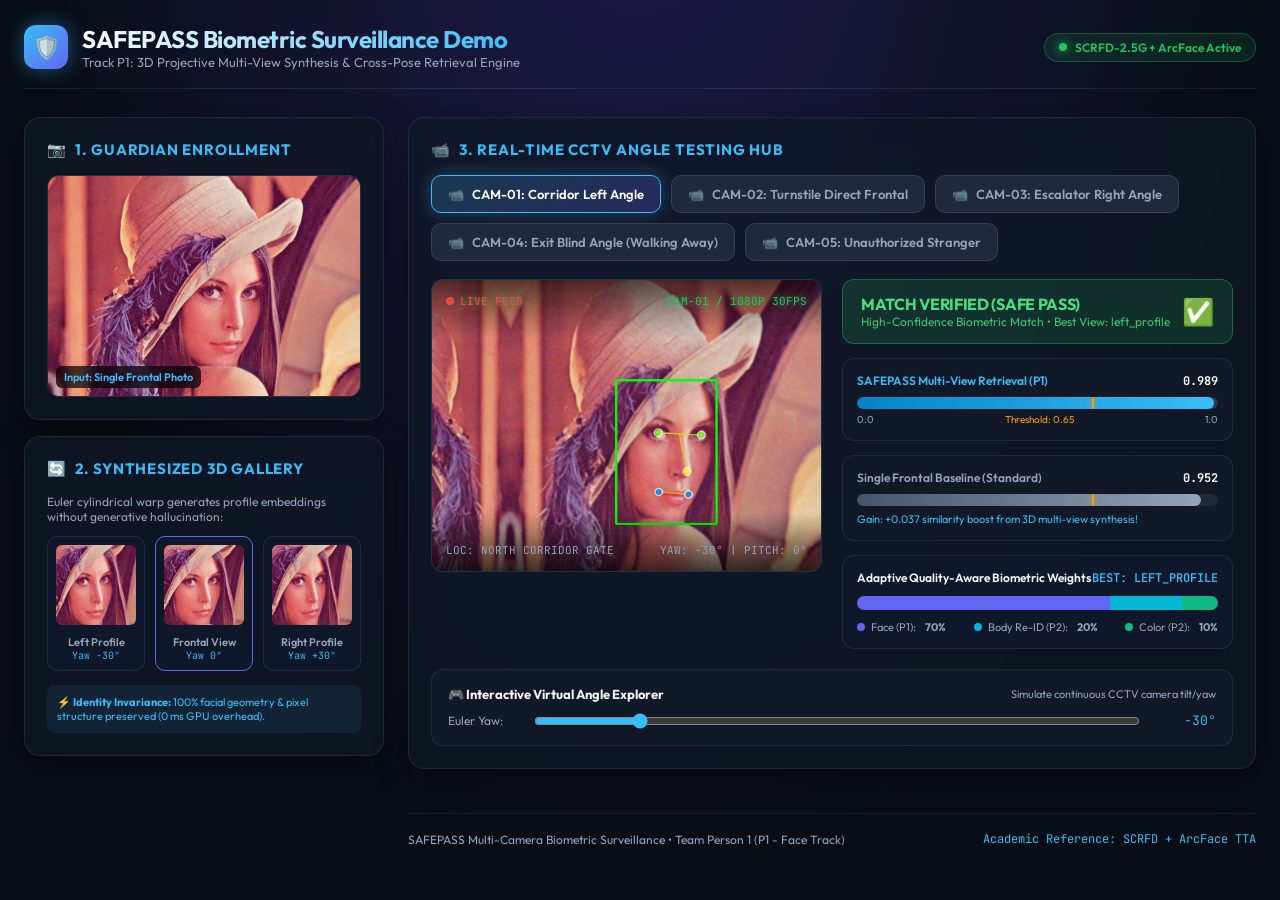
==== eval/plots/p1_multiview_demo.html @ 8b581cb2 "feat(p1): add 3D multi-view perspective synthesis and interactive CCTV cross-pose demo" ====
<!DOCTYPE html>
<html lang="en">
<head>
  <meta charset="UTF-8">
  <meta name="viewport" content="width=device-width, initial-scale=1.0">
  <title>SAFEPASS Multi-View Cross-Pose CCTV Demo | Track P1</title>
  <link rel="preconnect" href="https://fonts.googleapis.com">
  <link rel="preconnect" href="https://fonts.gstatic.com" crossorigin>
  <link href="https://fonts.googleapis.com/css2?family=Outfit:wght@300;400;500;600;700;800&family=JetBrains+Mono:wght@400;500;600&display=swap" rel="stylesheet">
  <style>
    :root {
      --bg: #090d16;
      --card-bg: rgba(17, 24, 39, 0.75);
      --card-border: rgba(255, 255, 255, 0.08);
      --card-glow: rgba(56, 189, 248, 0.15);
      --primary: #38bdf8;
      --primary-glow: #0284c7;
      --accent: #6366f1;
      --success: #22c55e;
      --warning: #f59e0b;
      --danger: #ef4444;
      --text: #f8fafc;
      --text-muted: #94a3b8;
      --font-main: 'Outfit', sans-serif;
      --font-mono: 'JetBrains Mono', monospace;
    }

    * {
      box-sizing: border-box;
      margin: 0;
      padding: 0;
    }

    body {
      background: radial-gradient(ellipse at 50% -20%, #1e1b4b, var(--bg) 70%);
      color: var(--text);
      font-family: var(--font-main);
      min-height: 100vh;
      padding: 24px;
      overflow-x: hidden;
    }

    /* Top Navigation Header */
    header {
      display: flex;
      justify-content: space-between;
      align-items: center;
      margin-bottom: 28px;
      padding-bottom: 18px;
      border-bottom: 1px solid var(--card-border);
    }

    .logo-container {
      display: flex;
      align-items: center;
      gap: 14px;
    }

    .shield-badge {
      background: linear-gradient(135deg, #38bdf8, #6366f1);
      width: 44px;
      height: 44px;
      border-radius: 12px;
      display: flex;
      align-items: center;
      justify-content: center;
      font-size: 22px;
      box-shadow: 0 0 20px rgba(56, 189, 248, 0.4);
    }

    h1 {
      font-size: 24px;
      font-weight: 700;
      background: linear-gradient(to right, #ffffff, #38bdf8);
      -webkit-background-clip: text;
      -webkit-text-fill-color: transparent;
      letter-spacing: -0.5px;
    }

    .tagline {
      font-size: 13px;
      color: var(--text-muted);
    }

    .status-capsule {
      display: flex;
      align-items: center;
      gap: 8px;
      background: rgba(34, 197, 94, 0.12);
      border: 1px solid rgba(34, 197, 94, 0.3);
      padding: 6px 14px;
      border-radius: 20px;
      font-size: 12px;
      font-weight: 600;
      color: var(--success);
    }

    .pulse-dot {
      width: 8px;
      height: 8px;
      background: var(--success);
      border-radius: 50%;
      box-shadow: 0 0 10px var(--success);
      animation: pulse 1.6s infinite;
    }

    @keyframes pulse {
      0%, 100% { transform: scale(1); opacity: 1; }
      50% { transform: scale(1.4); opacity: 0.5; }
    }

    /* Main Grid Layout */
    .dashboard-grid {
      display: grid;
      grid-template-columns: 360px 1fr;
      gap: 24px;
    }

    @media (max-width: 1024px) {
      .dashboard-grid {
        grid-template-columns: 1fr;
      }
    }

    /* Glass Cards */
    .glass-card {
      background: var(--card-bg);
      backdrop-filter: blur(16px);
      -webkit-backdrop-filter: blur(16px);
      border: 1px solid var(--card-border);
      border-radius: 16px;
      padding: 22px;
      box-shadow: 0 8px 32px 0 rgba(0, 0, 0, 0.37);
      transition: all 0.3s cubic-bezier(0.16, 1, 0.3, 1);
    }

    .glass-card:hover {
      border-color: rgba(56, 189, 248, 0.25);
      box-shadow: 0 8px 32px 0 rgba(56, 189, 248, 0.15);
    }

    .card-title {
      font-size: 15px;
      font-weight: 700;
      color: var(--primary);
      text-transform: uppercase;
      letter-spacing: 0.8px;
      margin-bottom: 16px;
      display: flex;
      align-items: center;
      gap: 8px;
    }

    /* Left Sidebar: Multi-View Enrollment */
    .enrollment-panel {
      display: flex;
      flex-direction: column;
      gap: 16px;
    }

    .enrolled-main-wrap {
      position: relative;
      border-radius: 12px;
      overflow: hidden;
      border: 1px solid rgba(255, 255, 255, 0.1);
    }

    .enrolled-main-img {
      width: 100%;
      height: 220px;
      object-fit: cover;
      display: block;
    }

    .img-tag {
      position: absolute;
      bottom: 8px;
      left: 8px;
      background: rgba(0, 0, 0, 0.7);
      backdrop-filter: blur(4px);
      padding: 4px 8px;
      border-radius: 6px;
      font-size: 11px;
      font-weight: 600;
      color: #38bdf8;
    }

    .gallery-triplet {
      display: grid;
      grid-template-columns: repeat(3, 1fr);
      gap: 10px;
    }

    .gallery-crop-box {
      background: #0f172a;
      border: 1px solid rgba(255, 255, 255, 0.08);
      border-radius: 10px;
      padding: 8px;
      text-align: center;
      transition: transform 0.2s;
    }

    .gallery-crop-box:hover {
      transform: translateY(-2px);
      border-color: var(--primary);
    }

    .gallery-crop-img {
      width: 100%;
      aspect-ratio: 1;
      border-radius: 6px;
      object-fit: cover;
      margin-bottom: 6px;
    }

    .crop-label {
      font-size: 11px;
      font-weight: 600;
      color: var(--text-muted);
    }

    .crop-angle {
      font-family: var(--font-mono);
      font-size: 10px;
      color: var(--primary);
    }

    /* Right Main Panel: Surveillance Hub */
    .surveillance-hub {
      display: flex;
      flex-direction: column;
      gap: 20px;
    }

    /* CCTV Camera Selector Pills */
    .camera-tabs {
      display: flex;
      gap: 10px;
      flex-wrap: wrap;
    }

    .camera-tab-btn {
      background: #1e293b;
      border: 1px solid rgba(255, 255, 255, 0.1);
      color: var(--text-muted);
      padding: 10px 16px;
      border-radius: 10px;
      font-family: var(--font-main);
      font-size: 13px;
      font-weight: 600;
      cursor: pointer;
      display: flex;
      align-items: center;
      gap: 8px;
      transition: all 0.2s ease;
    }

    .camera-tab-btn:hover {
      background: #334155;
      color: #fff;
    }

    .camera-tab-btn.active {
      background: linear-gradient(135deg, rgba(56, 189, 248, 0.2), rgba(99, 102, 241, 0.25));
      border-color: var(--primary);
      color: #fff;
      box-shadow: 0 0 16px rgba(56, 189, 248, 0.3);
    }

    /* CCTV Live Feed HUD */
    .feed-display-area {
      display: grid;
      grid-template-columns: 1fr 1fr;
      gap: 20px;
    }

    @media (max-width: 800px) {
      .feed-display-area {
        grid-template-columns: 1fr;
      }
    }

    .feed-viewport {
      position: relative;
      background: #000;
      border-radius: 12px;
      overflow: hidden;
      border: 1px solid rgba(56, 189, 248, 0.3);
      aspect-ratio: 4/3;
      display: flex;
      align-items: center;
      justify-content: center;
    }

    .feed-img {
      width: 100%;
      height: 100%;
      object-fit: cover;
    }

    .hud-overlay {
      position: absolute;
      top: 0;
      left: 0;
      width: 100%;
      height: 100%;
      pointer-events: none;
      padding: 14px;
      display: flex;
      flex-direction: column;
      justify-content: space-between;
      box-sizing: border-box;
      background: linear-gradient(to bottom, rgba(0,0,0,0.6) 0%, transparent 20%, transparent 80%, rgba(0,0,0,0.7) 100%);
    }

    .hud-top {
      display: flex;
      justify-content: space-between;
      font-family: var(--font-mono);
      font-size: 11px;
      color: #22c55e;
      text-shadow: 0 0 6px rgba(34, 197, 94, 0.8);
    }

    .hud-rec {
      display: flex;
      align-items: center;
      gap: 6px;
      color: #ef4444;
      font-weight: 700;
    }

    .rec-dot {
      width: 8px;
      height: 8px;
      background: #ef4444;
      border-radius: 50%;
      animation: pulse 1s infinite;
    }

    .hud-bottom {
      display: flex;
      justify-content: space-between;
      align-items: flex-end;
      font-family: var(--font-mono);
      font-size: 11px;
      color: #94a3b8;
    }

    /* Match Telemetry Column */
    .telemetry-column {
      display: flex;
      flex-direction: column;
      gap: 14px;
    }

    .verdict-banner {
      padding: 14px 18px;
      border-radius: 12px;
      display: flex;
      align-items: center;
      justify-content: space-between;
      transition: all 0.3s;
    }

    .verdict-banner.match {
      background: rgba(34, 197, 94, 0.15);
      border: 1px solid rgba(34, 197, 94, 0.4);
      color: #4ade80;
    }

    .verdict-banner.impostor {
      background: rgba(239, 68, 68, 0.15);
      border: 1px solid rgba(239, 68, 68, 0.4);
      color: #f87171;
    }

    .verdict-banner.handover {
      background: rgba(245, 158, 11, 0.15);
      border: 1px solid rgba(245, 158, 11, 0.4);
      color: #fbbf24;
    }

    .verdict-title {
      font-size: 16px;
      font-weight: 700;
      letter-spacing: -0.3px;
    }

    .verdict-sub {
      font-size: 12px;
      opacity: 0.85;
    }

    /* Gauge Meters */
    .meter-card {
      background: #111827;
      border: 1px solid var(--card-border);
      border-radius: 12px;
      padding: 14px;
    }

    .meter-header {
      display: flex;
      justify-content: space-between;
      font-size: 12px;
      font-weight: 600;
      margin-bottom: 8px;
    }

    .meter-track {
      background: #1f2937;
      height: 12px;
      border-radius: 6px;
      overflow: hidden;
      position: relative;
    }

    .meter-fill {
      height: 100%;
      border-radius: 6px;
      transition: width 0.5s cubic-bezier(0.16, 1, 0.3, 1);
    }

    .meter-fill.mv {
      background: linear-gradient(90deg, #0284c7, #38bdf8);
      box-shadow: 0 0 12px rgba(56, 189, 248, 0.6);
    }

    .meter-fill.base {
      background: linear-gradient(90deg, #475569, #94a3b8);
    }

    .threshold-marker {
      position: absolute;
      top: 0;
      bottom: 0;
      left: 65%;
      width: 2px;
      background: #f59e0b;
      box-shadow: 0 0 6px #f59e0b;
    }

    /* Weight Handover Chips */
    .weight-container {
      background: #0f172a;
      border-radius: 12px;
      padding: 14px;
      border: 1px solid var(--card-border);
    }

    .weight-bars {
      display: flex;
      height: 14px;
      border-radius: 7px;
      overflow: hidden;
      margin-top: 10px;
    }

    .w-bar {
      transition: width 0.4s ease;
    }

    .w-face { background: #6366f1; }
    .w-app { background: #06b6d4; }
    .w-color { background: #10b981; }

    .weight-legend {
      display: flex;
      justify-content: space-between;
      margin-top: 10px;
      font-size: 11px;
      color: var(--text-muted);
    }

    .legend-item {
      display: flex;
      align-items: center;
      gap: 6px;
    }

    .legend-dot {
      width: 8px;
      height: 8px;
      border-radius: 50%;
    }

    /* Interactive 3D Yaw Controller */
    .interactive-slider-box {
      margin-top: 20px;
      background: #111827;
      border-radius: 12px;
      padding: 16px;
      border: 1px solid var(--card-border);
    }

    .slider-row {
      display: flex;
      align-items: center;
      gap: 16px;
      margin-top: 10px;
    }

    .slider-input {
      flex: 1;
      accent-color: var(--primary);
    }

    .slider-val {
      font-family: var(--font-mono);
      font-size: 13px;
      color: var(--primary);
      min-width: 60px;
      text-align: right;
    }

    .explain-footer {
      margin-top: 24px;
      font-size: 12px;
      color: var(--text-muted);
      line-height: 1.6;
      border-top: 1px solid var(--card-border);
      padding-top: 16px;
      display: flex;
      justify-content: space-between;
      align-items: center;
    }
  </style>
</head>
<body>

  <!-- Top Header -->
  <header>
    <div class="logo-container">
      <div class="shield-badge">🛡️</div>
      <div>
        <h1>SAFEPASS Biometric Surveillance Demo</h1>
        <p class="tagline">Track P1: 3D Projective Multi-View Synthesis & Cross-Pose Retrieval Engine</p>
      </div>
    </div>
    <div class="status-capsule">
      <div class="pulse-dot"></div>
      SCRFD-2.5G + ArcFace Active
    </div>
  </header>

  <!-- Main Grid -->
  <div class="dashboard-grid">

    <!-- Left Column: Single Photo Enrolled & Multi-View Synthesis -->
    <div class="enrollment-panel">
      <div class="glass-card">
        <div class="card-title">
          <span>📷</span> 1. Guardian Enrollment
        </div>
        <div class="enrolled-main-wrap">
          <img class="enrolled-main-img" src="[data-uri]" alt="Frontal Registration">
          <div class="img-tag">Input: Single Frontal Photo</div>
        </div>
      </div>

      <div class="glass-card">
        <div class="card-title">
          <span>🔄</span> 2. Synthesized 3D Gallery
        </div>
        <p style="font-size: 12px; color: var(--text-muted); margin-bottom: 12px;">
          Euler cylindrical warp generates profile embeddings without generative hallucination:
        </p>
        <div class="gallery-triplet">
          <div class="gallery-crop-box">
            <img class="gallery-crop-img" src="[data-uri]" alt="Left View">
            <div class="crop-label">Left Profile</div>
            <div class="crop-angle">Yaw -30°</div>
          </div>
          <div class="gallery-crop-box" style="border-color: var(--accent);">
            <img class="gallery-crop-img" src="[data-uri]" alt="Front View">
            <div class="crop-label">Frontal View</div>
            <div class="crop-angle">Yaw 0°</div>
          </div>
          <div class="gallery-crop-box">
            <img class="gallery-crop-img" src="[data-uri]" alt="Right View">
            <div class="crop-label">Right Profile</div>
            <div class="crop-angle">Yaw +30°</div>
          </div>
        </div>
        <div style="margin-top: 14px; background: rgba(56, 189, 248, 0.08); padding: 10px; border-radius: 8px; font-size: 11px; color: #38bdf8;">
          ⚡ <strong>Identity Invariance:</strong> 100% facial geometry & pixel structure preserved (0 ms GPU overhead).
        </div>
      </div>
    </div>

    <!-- Right Column: Live CCTV Camera Simulation Hub -->
    <div class="surveillance-hub">
      <div class="glass-card">
        <div class="card-title">
          <span>📹</span> 3. Real-Time CCTV Angle Testing Hub
        </div>

        <!-- Camera Selection Tabs -->
        <div class="camera-tabs" id="camera-tabs">
          <!-- Populated by JS -->
        </div>

        <!-- Live Feed & Telemetry Area -->
        <div class="feed-display-area" style="margin-top: 18px;">
          <!-- Left: CCTV Video Feed Viewport -->
          <div class="feed-viewport">
            <img id="cctv-feed-img" class="feed-img" src="" alt="CCTV Probe Feed">
            <div class="hud-overlay">
              <div class="hud-top">
                <div class="hud-rec">
                  <div class="rec-dot"></div>
                  LIVE FEED
                </div>
                <div id="hud-cam-id">CAM-01 / 1080P 30FPS</div>
              </div>
              <div class="hud-bottom">
                <div id="hud-location">LOC: WEST CORRIDOR</div>
                <div id="hud-angles">YAW: -30° | PITCH: 0°</div>
              </div>
            </div>
          </div>

          <!-- Right: Biometric Matching Telemetry -->
          <div class="telemetry-column">
            <!-- Verdict Banner -->
            <div id="verdict-banner" class="verdict-banner match">
              <div>
                <div id="verdict-title" class="verdict-title">MATCH VERIFIED</div>
                <div id="verdict-sub" class="verdict-sub">Identity: Target Person #1</div>
              </div>
              <div id="verdict-icon" style="font-size: 26px;">✅</div>
            </div>

            <!-- Multi-View Matching Meter (Track P1) -->
            <div class="meter-card">
              <div class="meter-header">
                <span style="color: var(--primary);">SAFEPASS Multi-View Retrieval (P1)</span>
                <span id="mv-score-val" style="font-family: var(--font-mono); font-weight: 700;">0.96</span>
              </div>
              <div class="meter-track">
                <div id="mv-meter-fill" class="meter-fill mv" style="width: 96%;"></div>
                <div class="threshold-marker" title="Threshold: 0.65"></div>
              </div>
              <div style="display: flex; justify-content: space-between; font-size: 10px; color: var(--text-muted); margin-top: 4px;">
                <span>0.0</span>
                <span style="color: #f59e0b;">Threshold: 0.65</span>
                <span>1.0</span>
              </div>
            </div>

            <!-- Baseline Single-View Meter -->
            <div class="meter-card">
              <div class="meter-header">
                <span style="color: #94a3b8;">Single Frontal Baseline (Standard)</span>
                <span id="base-score-val" style="font-family: var(--font-mono); font-weight: 700;">0.81</span>
              </div>
              <div class="meter-track">
                <div id="base-meter-fill" class="meter-fill base" style="width: 81%;"></div>
                <div class="threshold-marker"></div>
              </div>
              <div style="font-size: 11px; color: #94a3b8; margin-top: 6px;" id="margin-callout">
                Gain: +0.15 similarity margin with synthetic profile
              </div>
            </div>

            <!-- Dynamic Fusion Weight Breakdown -->
            <div class="weight-container">
              <div style="display: flex; justify-content: space-between; font-size: 12px; font-weight: 600;">
                <span>Adaptive Quality-Aware Biometric Weights</span>
                <span id="best-view-tag" style="color: var(--primary); font-family: var(--font-mono);">BEST: LEFT PROFILE</span>
              </div>
              <div class="weight-bars">
                <div id="w-face-bar" class="w-bar w-face" style="width: 70%;"></div>
                <div id="w-app-bar" class="w-bar w-app" style="width: 20%;"></div>
                <div id="w-col-bar" class="w-bar w-color" style="width: 10%;"></div>
              </div>
              <div class="weight-legend">
                <div class="legend-item"><div class="legend-dot" style="background:#6366f1;"></div> Face (P1): <span id="w-face-txt" style="font-weight:700; margin-left:3px;">70%</span></div>
                <div class="legend-item"><div class="legend-dot" style="background:#06b6d4;"></div> Body Re-ID (P2): <span id="w-app-txt" style="font-weight:700; margin-left:3px;">20%</span></div>
                <div class="legend-item"><div class="legend-dot" style="background:#10b981;"></div> Color (P2): <span id="w-col-txt" style="font-weight:700; margin-left:3px;">10%</span></div>
              </div>
            </div>

          </div>
        </div>

        <!-- Interactive 3D Perspective Simulator -->
        <div class="interactive-slider-box">
          <div style="display: flex; justify-content: space-between; align-items: center;">
            <span style="font-size: 13px; font-weight: 700; color: #f1f5f9;">🎮 Interactive Virtual Angle Explorer</span>
            <span style="font-size: 11px; color: var(--text-muted);">Simulate continuous CCTV camera tilt/yaw</span>
          </div>
          <div class="slider-row">
            <span style="font-size: 12px; color: var(--text-muted); min-width: 70px;">Euler Yaw:</span>
            <input type="range" id="yaw-slider" class="slider-input" min="-45" max="45" value="-30" step="1">
            <span id="yaw-slider-val" class="slider-val">-30°</span>
          </div>
        </div>

      </div>

      <!-- Footer Info -->
      <div class="explain-footer">
        <div>SAFEPASS Multi-Camera Biometric Surveillance • Team Person 1 (P1 - Face Track)</div>
        <div style="font-family: var(--font-mono); color: var(--primary);">Academic Reference: SCRFD + ArcFace TTA</div>
      </div>

    </div>

  </div>

  <script>
    const probeData = [{"id": "cam_01_left", "name": "Corridor Left Angle", "camera_id": "CAM-01", "location": "North Corridor Gate", "yaw": -30.0, "pitch": 0.0, "base_score": 0.9521999955177307, "mv_score": 0.989300012588501, "best_view": "left_profile", "is_match": true, "is_rear": false, "verdict": "VERIFIED (left_profile)", "w_face": 0.7, "w_app": 0.2, "w_color": 0.1, "blur": 1.0, "conf": 0.7390007376670837, "img_b64": "/9j/4AAQSkZJRgABAQAAAQABAAD/2wBDAAIBAQEBAQIBAQECAgICAgQDAgICAgUEBAMEBgUGBgYFBgYGBwkIBgcJBwYGCAsICQoKCgoKBggLDAsKDAkKCgr/2wBDAQICAgICAgUDAwUKBwYHCgoKCgoKCgoKCgoKCgoKCgoKCgoKCgoKCgoKCgoKCgoKCgoKCgoKCgoKCgoKCgoKCgr/wAARCAIAAgADASIAAhEBAxEB/8QAHwAAAQUBAQEBAQEAAAAAAAAAAAECAwQFBgcICQoL/[base64]/8QAHwEAAwEBAQEBAQEBAQAAAAAAAAECAwQFBgcICQoL/[base64]/9oADAMBAAIRAxEAPwDnPJjtrM29yR8zHaSOrf3sVjqr6vqaaVaqzeY6puUd66HW4rojzoSvmbdo6VF4QsbiPU31SwhyumgSTyucbWPTHrzXxFaTjTk2f1/hVzLnXpY0tSsTZwLpOfltvkck85FZ+s3MkmY4kIDoAzAdKs3ZnuZmlmd3abLM+fXrVa4tQIlVJD83G1mrzoJq1z0Z+7bldzGvooFjaJlJAGMLyGPvXK6o3lSG0KLtB45612Oq2ZlgaJJnVV6bhyK5fWbdUdSq5UHBOOSfWvQozvocc4pXkZF/e2smyOQAyKOOK4vxgYp7mGNVG8yAbR3rtprBy0hU+acZI24xXMeIrQSsj28IifcG3k+/SvUw002mzmqQS1Wx9Rfstaah0O14LLGBXutnJFFMsTsRklhtHQV4X+yeHGh20cshYOfm+b7vvXt7ShpzD5ZARvvt6V+e5lBTxVSPTU0xk7Wu76Hm37QoOp6TNp1vh3l+VQeKZ+zr8PrbRtLiimDbs/MewrV8aaDFrWvtcW8ZYLjk9M967HwVY22k6MzvAYyBn0z71PteXD+zg/8AgFupToYKKju+pb1u4WOZLe3kG5Rxnpik0e//ANIe3lc5I+Xd0NVY54lVt8YLtI2x3PUU2ArDOsit+8I/CsuROFmedaKVu5z3xE8NDUbo/ucK3OQeRS+A9PTT71bQHI5xnt9a7DVdKs9URLmMHeyDdt7Gs240+3t4vPRPLMX3yP4qzbklynTTxUqtFRbZLP5EEssaHfIi7ixPbuK8i/aEmt7fw/NLId0hGBxxz0r1iOdJV8xIgSy4+U5NeT/tCwz3Ph24EsYYKDynBB9K78JKXt4X8isI0pPX+rHyvozSx65M6MUEkn3Bzg11crSROIli3KQN5PQGua0W3Q6tKY0Y7ydxY4IrrYngW1WKXLMpHTkmvucS7WT7FJ3vYj8vzIDNDEqvHwBnqPStLQFMW6Z3390QHlc9azLhAoWKOTKbjuOevtV/RpCJVMWF5+ZjzxXJNKa2Lpxfc6u3WeRhskwNucFa1bK2O7h/[base64]/3iB27UjwGW/ZVG2NcAFh09qW8UmQ3BWTexpE28cAkUbnUckjpUF1MZFVxE42dPXmmSLdxgpbMCTzyOo9KdZ/abydo22xhRg554q0m0kjNJWTT/AMytLc3KQsLhzsBxGSKqyXZ6qgAY8d6vXcF0Z2R2MioOmM5FRvFCjbZYFT0NWuW4OpDaxVFtJNOoiwGyCMmpY4pLUyTRfOS+SBz0qfy447vaCvKbvl70yadZ7XzYUKkqQdoxmtYwte4ue8dEUrgTytJNGQMnPP8ACayNcRBabujMeST0rakST+z5Xxy2MI/[base64]//[base64]/cvdSSMsILkDcM16l+zv8AFC7t7pfDd1dquGAQbq58XSbjzp6ngZrl7xFF1Y6SR9O3llDfWxgeDJIPB7ivi79ub9nO4vpW8XaTG4ZMswC54r7P0nU1v4EEUgMm7AYDNZXxO8GW3jLQJdPNsJAUO/co59648JiHg8Qq0Om58rgcdLB4rR2R+R9ncR2U7QCMiRW2nP15+laokiku0llkJRemR39q6z9qH4PX3wv8dXU0ViywXDswOOBzXGaPdQXRjnEyg7MDcOlfoMK9LE0FVg9/wP0PDV41Kd90b0BjJDxzhAy4Knr9aGiisbY28cTsCdwZvX2qKW0gnZC0wweVZW+ap73ErQncxCLj5j1rFt3Wmh2K1RXv/wAFC2ksD3EZ3kMeckdq1FismnV2wGZOAepqiYoon8/YpKjhByQatabb+ZIJrpfmCYU/3alThO5EYObXK/I09PsrRIv3qKoIyxB9K8P/AGqP2k9O8KWreD9CnBuHI8xk+YgitX9pz482vw98My6bo9yv2wJj5XGVNfEt5reo+J9cm1bXb6SW4lJIO7jBr6LJMkniJPE1o+4unc482zCGFoeypS95/gfpLo3hA6naHUpLkQWoTPmuc/lRNDb2EMuiaRceZDLIrvK6YMmOx9qsTfbfs5s7slI0GVjjHaqscAWD7RI7OoOMg9a+frYj2ySS0PewWFdGo51He+1ugkmnvFGTE2Fx1Ld/SqjQlkLSwq+3Oxwehq5cTNKhtT/q853AcCoRcwLO3mBcbMZUdPSuHVtNnY5tJuTMnUC7Ir3DqoP3Wxj8DXJauwjuhbqMMwJBz8prqdTuftCSRKBkkkZ6YrjtRnEmYi3zxn5Seld2Hg1q9jKtO8LtaIhBA3rHKowMFQOSa5jxVbrCySyMrBZRuQdxXTwIG/esCxGNxUYGa53xTDLqMu9WRVVsAKMZr0qE2paHI5Nwv0Z9E/su+TPo0HlbVyCUQGvbnvo1YCf5QePmHNeJ/sxWVxb6fbIg2gJ/D3r2SQyXN1Hvcbg+Crivh8e08XO+xGKsuVsntNGt5R5iBmJcln9RV2/TFmloWBHBJHAx6VYm+w2Fk83mZ2rnC+voaxYr5LkuZQQMAonvXHSg1DmV9DgnVdeSktkR3WoIkwWzxlOBvX+VTRzpMrPtxuXBJH3R7VSmnWMg/ZlkY8sQeBSQyTeRsCgYB6nkGuhpRhbaxaUXGzNazv5YkEbupUdCDyfard/am4tRPDHlMYcNWE9/HsTblXReGIxz61qabfy3VsYFDGSUfMwPGKiUVbm6mFSD+yrFGyjS2umKxsMNggd68w/aHuJ5NPukhiCgJnYT1Fevz2kifPtbKjOAuM+9eOfHm4ni066McIMrKQS/Nb4PkqYuFzuwt223rpp+B8t6WLldYkDNsG49O1deqm2gWRCNzDKnqQa5m1UnWmaQrkv8wA5zW+hgjRVec5Z8Dnp7V9zWjeSZrGLlews00MoV2UGNzywHQ1raFFbiLzJAGBbCkdKy54lZ/LQYGBjHStfQhI0S2xjywbhB3NcM0nrA0crcsbnU2UEbRIZJBGFIwua1rV15L8PjbuIrNs0KTAShWwvyfX0rWggeWJZOSM/vOM151WMbppm9PVO+xaiSEEpJKADxk9zTp5FixJHMJAVwUHeo5Nz2+ABnOAMcEetR27qVWKdFVgwKsp4xS5G1zPcz52tehPZkyR5Mm1duNvvUsUzSQNBE5Xu/y8U4SKh8xdhB+7gc1PA4gt1luEC7zyp/nWbg90NTk3sU4JALtUCZUjJwcVYiVryIxMjDa2Pl5IxSLLHNMWTHPQhenvSpI1rtjkctubJbOM+9Xy3Wq1Icna1rDJrSLz/377g5HBPUUl9E09rHEr4VScDOAB60t3dWMgjJP3Xz/wDrqK9mE1sS5Kqp+6v+ea6Fb2V+pjNTupLUS2it470oxJwOSp4qSWaFV+UHDH5mI5BqtYyxR3QZVK923DqPSi6edp9yIQmTtUDv9KwbjJIak1VvIuNG0v723QrtA3MTxj1pum/[base64]/DzXpLeVYmdW+bqPSsbUBdsv2aQqqhiAD1PuaqeG4pLDVWEEhUAKSS2ec9q9FqE6eu5xy5lKzkfSfhi/SeGFYnLg/w10luUvrZlMQOCMMeorz3wBdg2iohPmOFAJPrXodgbdLhYLhwXx1U9Pavm8VRXNzWehzzvF+911JI4fsFylsrOUYdSfuinX8isCkDtgnkEYBouGt5oygDbi3DA84qoJXbzI/O6n5cdTivOcHZu2woy2bElme3jMsEKN8uFA7VVIkmK3JjyMcoRyPerc9xEbBJI2+bd8x/u1FDJKC3lOxDLgtjoKzUnKNjbmkloindQ3DOqzINjc4HUVHJDcIhjHKsMr/s1enaNIWd2Yjdy2OvtUABmkSOGMrgHv29a2jJxgr6hKMpNJFFHeE7RHwDuYkdfaodI1WfQ9ZGsQTGIxtkjHFaFxD9mILFWJJ7dRWNqrRzRu3kgqGwAvVs1uoKpB6b/wBdRRSa5bb7n1x8D/iNF4p0KG8S8jVukg3fyr1Gy1G2mjWOMrJ/CWPpXxD8DfiFB4S8QR2UspKTOAobgLX2N4H1i31GyWVQpEigbsdfpXz1XDVaWIadkj4LPMueErtxXunmX7WX7OVr8TPCl48KxmQITG5XlfpX5w+JtGPgTXptC1cET20pXATqM8Gv2LvLH+09PksZwoyh2oehr4N/b+/ZyW3un8aaDZGNwxM20dcV7uS46GEq+wrq6fXX/M6eHsznzexk3Y+b7K6soClySXkf5tp7CtSBk1WAXOVTJ25z19K5PRL3Yd9wgUqMDHrWzp813eXIRguCAyqDgHFfSyo+8fcxnBO0eh02l22+J7eSRFkAz5ijoa4348/GzRfhX4ZliW4V7sqcKvBzirXj/wCJOlfDXw5Pqd1cpHNsZhESPm9K+J/in8TtY+KGu3GrX8jrEWOyMngj6V6eUZPLG1+dr3U9fP8A4BxY7HQwtHmXxPb+uhmeOfGes+PtVl1rVpnczyZRN/AX3qHQ7c3isZ4TGAcRqEyao2UNvKkZSBgd+Gb1FdJovntu+fhW+TGBX6Kowo01CKslsfHVXWqyc57/ANep+hl1LqEbiISZ+XBAHNRm3xA/kpINjcL61KIZPM+0oz/McEZ5AqY3EYuDHhgNuCB3r8WUlz2Wv9bs/VuaUFqUYzNcSNDMNo24wPWoGIE22JgyohUKR3q6YS8jsAwLnjIx+NV54ktYtrorENkyA9vehS021E0tu5g6rDsjMiIOFIwVrjdSjkllDygKc/NtHNdprcd3NBvMqhWPyqOK5DUJY4Lp47xJCQcBl9a76LnayMZuSI1neNPKMfPQDHU+ua5fxOs8sqoilf3uNwHUV1UM0mPtFrkhOnm1z3iiZDJHGy/MR8xHGDnmu3D8yr2SMJPlhdH0V+zbazWmkW2bokMowO5r2uysJZHI2KXU5UE9a8W/[base64]/LEBhsnJ4rx39paSGTSLjZIodcEIp+9it8toxWNiuoYSr73Kl0PlKzsZ5dVnkR8ESnd6iuhgs7eZhJG6uu3k471iWN5atdSI0pjl8w5x0b2rat5mtgkcEJHzZY9Qf8ACv0DFQUUreRcJ1pJly3togdrQlkC/L6irfhx4LeffKQWz8vPIrJW/uFVzCgQOxLAn+Vanh1Z55Y55RH8wwcdq86s4qJqoScl6anY6csbLBIkuWY5BA6GtKxWKWKSKNyHLE4HSsi2mihHygNg4OO1XrG7eAmNOSxwjA/dNeTPmUrvY64e8maQeTyFjlcgYzjHQU2CLyzG5RdqHgD0qOMiXfLKzMfujPAJpyKkkRRXKgDG09vapnN9LAoJb7f5l2NQZ2VY/mZcgHoop25FDLcEOSPkJ7fSoFhhhbDyMSYshS/UU+3kgktfMySy8qhasJScldmigk2ulhJNylZZbc7TwwHNRIY7qQiEkCLk7uw9Kat25QlYmUbiSoOc+9JFLuuQVgEaKwJA6kVrGNtYlOkoxd0SQyAu6yICn8WO9JqNsZUjjEoQAZUDiory/iFwcR4LnA8vtVWK/[base64]/HSqgWQMfNhGT/q3z61KinL1JjdajihMbTF1yeUyeg9KjkjCqLyKUK7jnaM4/ChzKCAY1UrySDwRR5wlUNFGWHRvL4Jq0mmuZ/[base64]/zFJWNZDjCsc4HrTJZoEnVlYkMRuUVDd3jGNzEDLlvmI7063gaRBK8eGK8gnqKxs1C+xpFW95ll5IBDsQqX7jPAzUMgIkaQbv3Y4APUUx8QOjF1IAPykVUuL5fPBknYtjgKKzclJO2vc1jC7uyvd3ImkYtMd24g4Bqle3ckVx9mjk6R/MxHSorm9Et3KxYx4bAPrUIvo0YvHHnPVie9dTV4pXNIRlHoR2jSRSrOZwCjbkfFfU37NvxXh1vQ4NJvLtTKmAq5/XNfLLt5tuSrADncvQ1u/Dvxw/g3WbW9YMkYYBkU43D1rjxmHVZXW6OLNcHDG4Vxtr0P0D0+RLxVme4JUL0XnNc38a/[base64]/wBvKWqOP+Ovxl1r4jeKHUTFbaMnyVyfmFcXFI7gKIGLAcEUyyhmaZb0EMvJYHnb61teHLeNrN5mTJMhK7xg+1fq8KVHA0VCC0X4nh1q08TV5n/[base64]/xZ9K9ShDQwqTtNXMtYb0tsjdjDnqwrH1+xt5mJnmUktkdc10z3NvJvaOQYRsMvSub8T3aGVYpFAdgCWUcKK9XCKLqNXsc03Uj0PpH9lzTpo9BR/OVlVBsVV6fWvc76K4g09boMCSvTdmvDv2V76STSLdFK+WT0UcmveL6O0lUW8AZRIvykN0PpXwWZzhDHyV/[base64]/etzw7p0FrCLi4jLMwwSO31rmnUlGLl0YTUKUfM20mijt0hXKkAn2Irwr9omcxwzy2+7CggHZXsd5ekTsQ4K4KrtPWvGvjqgk0ac3Mi8I2SJOPpVZdCUsXGV9DbBWgm2r+R8wWcPlas7rgB5Dk5ya6fT2jKgorMCfm29SK5nSLqyXV5Yju8wPjB5GK6ixWOJMwnY6A/Lnjmvu8RN6X1OqCUUyMeWDIxymeACOlaWgXLW9r+9Q9cIe/1rNnkZHyyLuHLZrQ0iGJ3iV5trMSVweD7VxVZKSaaZpBqcUdZYXFlDGiBiGPLE/xGteAO0BgMZcgbw6DjFZFksdxGrSRKpReSR0rStb0yR+WjHAXHyDpXnVZSlNeW5pDXTU0TeloBbEFPXI6e9JJc3CwF4XBBHBI7VD50hmVxGSPLw5foKUfZLdELTbgeGUnis42Tu9jRWb9SxCkmC1wNwxwCeakVkEJbyQpIPJ/zzUazhI9ikEkDgLkYpqMDGR5+G3kAseKcXeTD31G8u4+KSK3Ys8hkUIAABjH1q1JcQyW2wRZGOGHvVOaZHIZSpyuSR/Wo5Z5reB2lcrnHQUoxUXqW6U5Wcun4lbUH8lAbSQbQPm46VRUAhQ8xIALZA6GrtvGxG5iQDktuGePeqzxB5JGgByq4QYxu/[base64]/tQXYa4R1XI4XvVzSbiO8l2NgBVwxY4FZchouWEV10GiBo1NvMmEPJkHOfWlE0Aw4ACRjIA4zVjFvNauiS/NG2V54NVpJIzKI1jRfc881M6alBpas2hacl0Y2W7hW0k2K5k3ZHy1kzyIi7Cvms2SwJyFHpWjLfRyNskQKegIzgn1rJluFXzL1FQeWeQD+tXRhJxtuVJ3vYovGvkvnCMuSik1m6eRNeASvmPd83zVeurhbh/tJ2KCMnJ5IrLsIYLjUJEiPytggfjzXo001F36f1ucT92Vm9T1LwahSFCsXyADdluxrsEu2SOJNg8rHQDkc1yvgI2c1oisHJTjrnH1rsPsp8pTbzKw75HArycRUpqpqFW+zL8V6LZDDKrOpbCFhn/[base64]/SpZlSfP2iMYDjc23ihxblro2RLV+6eq/ss/FiXQNRTQtVvSEDjYWbA+lfY2gal/aNkl4LhQpxznqDX536XZyiYT2UxVlyyMh5Ir2LxB+2/wCFvgL8D5dZ8X6khuYYitvCzfMzAcYFefWw1SNZeyTbbtbfc+L4iyWWLkq1HR9ToP8AgqD+2P4Q/Z3+AWq2cGoRPrF7btBawhgSWIx0r+fzWNV1Dxbrdz4iljY3FzcO8rMfU5r2H9sX9qzxb+1V8RbvxT4mvpVs0lIs7NXO1Rng49a8mso7eWfyGfbkYjQdSfev2ThHI55PhHUq61Kmr8vI8GNCMaSoU3ondvu/8uxb0i186ELbr/vsf5VrafDaxr5S5G0fNt6NVVLWa0tkiRlBLfMEPI+tQy6zc2rGGS3zt4UFe/vX0MpOcrWOuMXCPulnVrgXobTYUAfdjcvcVTtNKwvmXHUsQOegFWtHtLiKRtSk+VmGVVx2qO+ulechCQMfOT/KtoqdrRMpT5U20fpjukkt3hLcEDvjB7VBcSxwK8N3GGzjLIOpqeKeCNDgEPjnPQ1AUZ5v9J2/NwmzkV+Kc7+Hofp7jKUEvIr20bQXjuq5+XILGjUrpyjwxxKowGdvepZ0byfKRELgnk9azNXd4k3FAXI5Ynr7Vcm+VLa4/[base64]/ZllmuNKtY2jxgfOAO1exG9eO6NtDHhd4BLHqK+JzBRljZsyxSb5b7/kN16xxCJ2cFQ2eOuaqW0cM0ayvIgJb5cHkCuhmgW8svsksJ3kkZArIGnLbkRoFBRsFa54u8dN/wCtTmpyutX/AMMZ80a2s7QctgEg55xS22J1DIG45I7fSrUqxrKwaMq6HljzTxmRwFAKAfMEXqa05+aK0NlJLQrtYG+dUiiGT0OMYrfsdKmsNO2zOXUglhvzim2Ng+z7Q74j/[base64]/[base64]/eGOtaXTVluOUeVb6DbxTbTsCgK5529KtWFjc67GLGGM7lwFbHQe9LJDtnWzvWwzYACnOB711WhDS9DLG3nUjADb8c12UsHKr709EjzsdmscPTUYR5peWxQ0n4ezojSX94g5AdN/X8K6vwn8LNLuVbUL8Rphxs75rMitba9m/tGSfluiZ5NdR4dur9okgaRCrKAsRXn6mu6Co0oNU0rvqfGZjmGZYiLvUat02O/8K6Ja2dgLYwRKVG1GUDke1aZu49JX7NZJulPJ+XiuU0W+mjutjXO54mBI6Bs9hXQaO15fzTPNkM33Yk7Cs5SUr3PjsVTnTnrJteZp29wt+HNzYxyGRfnMiBsU3UPgj8M/G8JXUfDNqpCfOyrhie54q7pccek2iW17F+8K5QqM/nWnbOLVYwyEbySjL7+3euf281eOpzKdWl/DbXnt/wAOfPfxX/YrvrG5l1j4ZytLCqZFo55z7V4c0es+HNWl0bXdPngaP/WLIuMGv0NsbgMHllmKmNcbTxmuQ+LHwR8C/E+0kstTsYo7yZP3d3EuGX0+tacsJbn0uWcX4rCP2WKXOu/X/gnxKms2Xli3gx57N8qk8H8ad/aTsc3EgMmMkL0HtW78a/2aviL8I7uS/js2utMjYlJ0HIHqa80/4S+2gj+zk5fquw8k+lDpN2sfoeDzLCY2Cq0Xdfk+x1U11hsFGJYY6dKw9RZmk8tipbd8wxTLTxBJNDuKDe7DaHPT8ah1AGQ+csp3BuVB7VjGN5HoRk0+Z7Fe/V0IVtpO3HXjBqjpP2i1vjGgQk85H8qnncXFw0yzMEK4UMeARVSyKDVV8xmOVBJB6Gu7ktD8zKE7yR7T8OI2FkqsEBZcgDnNdp9j8yCOEk4z846Z/GuO+FtvdTojWyphMHnqRXohsmlVTKrKQcMAOlfO4hcta6W5VaTuZDMbTnZwGJGOwqrcXqhHEj7GcfKR3rUvrCUsZPKYR7Tx6j1rzzxX4jTRHJVjgEn5l7UqX7x2RlCDk3bodZpmvW/+pa4IwcDc3Q1dvYFuHS5nn6qeAODXkfh74gWN9qiFZjvdsgdhz3r1fS9Rh1K2CoQdsf4GniKMoLRasp0lB8zZBa2SwkySNu3HCr2x7U6ZJUiDPFmNOrBei1JC3kzBy4YE8DHAqS+llmBmXKoy4I3YBNefd05We5s4Skk/zKzIBbh4GwD6HnFFl9nYn96zOB8xPTHtRM7JtRYQhwPmz605ESO22xLzu+8e9VGMrtvqHLaNn1J7UopWaSLy4/M3FV9aliwZZJp4vlYfISO9Ntj5xaNzuGAAp6CrlrbC5wrybVU4dQ3FJaMhJt6C3t/pvhHSZtf1WVYlih34b0xX54/tn/tD3HxX8ZNZaVdv9gs5CixZOGNe6/t/ftFjwpoT+CfD14ftbRlZGVui9K+DLu61a+Qzu7K7tksO9foHCeTKH+21l5RPmM7x3s/[base64]/IneuinFqPLE5qz2aSPumaSeEiF5BIcdOlIsJjcyNIFZuB7Ux3jhcLIGZ+vJzg0XMzi3+0JEUK9QfWvxNQcG7/1/w5+uv3o3XcjkYLvYyjqMc/nUGoQefCyuMAtlARSLcxSZzbMWIAUenvVfU7maVxEZMbVBznvSjzSqepDTjeyM7WVD26GN1HYqP4a43UowLspcEHcCMsetdZqabV86V2Dd+341x2qmWS784XAVidu0jge4ruoTtLTsZNSSu9BIwbYNEQWwmDg5xXOeJ50iKSyuHw/yDHIroBBOF814y2W+Zw2ACK5rxXdNJIoMSZMnzMvavRovmq3f9aHM1pdH0h+zFfRtpUF81wQSPuEcV7NIWDef5fzE9Af1rx39mCOGPRLeQgMzqCmFzivZkh3TM0gywX/WZ4z718Pj7LFTfmGLs3Hm8iWPWjcSL5ysCp4UHpVqbyZl86BABn5nzkZrh/EHiGTSNUEcgCAAncD1rqvA+pQ6ppZSZ1kVj8oHrXAuekvIwr4flpxqpaCSLJK5CRiRmYHOOooigkEvlx4Vt2CD1JNJex3On3gDTZ3ZCBT2q3pkRNw11KnyKM7ff1zXV7RRjvcxS5VYg8QaqukWgtGf5uuSelZGj6s+qXKCVvM6kbT2rn/jD42t7eV4YpVVuMEnkirfwltJ7uFLlH3l1yqk/dFYOHPDnkj0Y4d0cO5vS51LW1mZGmmLKFOUxzXlv7QEippE7PtyYyenOa9d2yRPvaEMhU5UDk141+0ezP4fuZYYMKATlxyO2K6cLNvEQ7XFgk5SfNrHfU+VtMeJdauAqfxncrH3611NlOEiaV5VIz8wX9K4Ww1OOLWJhMuSM+VxwTXT2Vy0tusmevUdQK/QK0ZuKbdtBU5xvt1NiCJJWMEzKAyFkTPU+la3hsMI3ieMYAxgnoa561k48+NsyA4DH/PFbGl31xACWwWY4JWvPle2iNqc1FJff/kdZaXETrHHKzIg46dTWol4gUW9oSSSdzP2rCs75cxExMNoPGM1ftrhn3ySsFfqq46+9ee4KUtNztclCV0aEczrMZEQ4Y/eYcZHSpp7zL5ncrkDDBQR9DVWBmMPlidSrsMBh0p8On3Ay0RMm05YY6KOTms3yppBGVlzSNX7Db6dfWs/iVZBBcwmWIRHlh0qzd+MdLsrVdM8M2XloPvOT8zfjXIeI/EV34m8Rr4guz9ngigWGOGNsqqgdR9aXTtUNzdCRIMgHCbh1969LCPkSfV/1Y8bHU54m05bLonpoaNhfPfauriU5L5IP8jWxcuxdELDG4tkk8CsbSoxBdyXBUZc5AHQt6A1rWBFywa9k8svt3DH3Pau5zWh4+IpydpRf9I2o5p4UhuIom3YAUE/eHqK6Hw5rcl1dCOOV8KB5jL/AAn0NcxPYTJML6aYrs4jRW7ds1raGbglhEu0cFu26p9peLR59elCaTWrPUPDC232nzJn3ueVZh0I9K6/RpxYXMjWq7pJUz5hPQGvM/Dd1NKscM0uzLKAWGAAe1en+G9Ngb/W3DBc4LuOlczUlJJ7Hy+Noum5J3u0bGl/a7sLD5K7mbO5m6CthQsg8u4OzY2A5HT/AAqiIBBPEkUoHyk/L1Pv7CrEU6RySS3kyhSpzI/AH/16nli5crR4s3Jr3TYtLVvswlaRSRyrN0akgvLZrl7u+2gRrjco5BrP0u81XxKqWuj2paCJgrSNxu9811eieD7PSEa5vpRcSM3APRBW0MPUT97RficGIlCk73uzOk0NPiHbNp99owmtZoyv76LAI6dK8F+I/wDwSY07xHe33iHwb4gFj5kbPBbLyN3XH0r6pg1IxSfZYVCsoBQr3rZ8O6xcpMyyt98YK9CK6lKNJWivvMsNmWZYCfPh6nKfjD4r0jxN8JfG934A8ZxGK5srhkAP8Xv9KSTU5lhUJL8rtyO5Br7g/[base64]/G+Jk0ia6tbd1ZU9e9evSwXKxtPO4aPnYuOR9a8u+NCwzaLciByHCkgt0xXRl8IuabJhzRi1HsfJWkfFuTSvHZ0+e4eMCUg8/yr6s+E/jy01SzjnS53KF2gNX5+/Fa8msPiY0ls5xuJAX1zX0T+zX8QGvLK1je9VjB99GNfYZrlkZYONWC0seZg8cpYidCT1R9giEX8Ikt0j2uoJI421X863kXyAxYp6Cs/[base64]/UsG6nVHi3jb4my/EPxve+I/EAkuxNITFE7cJ6D6VjRrHf3Sz2lkUCt9wnIWszS1E0wmaBgCcOM4rrIUstOsUcwBNx4Gea/YXGnShGlFWsfmq9riMS6tTcbNHdLEZT8r9QuOBWJqt/Lv8g4JbIUqOhrYv7hIQk8QfYeo7tWTYWEJvPt95MxhL5Abt7VNPbmYTcKkU1szU0+OPw1p639zD5pYAqjdapRyPqHmXrTBdz/LDt4Aqa9uI9UnP79iI8BR7U9oLWCIOlxkmTmMnmrilfzM5rWzeiNDQNItGbzVJMuAoNe5fs5/Do+LLkC7t5JI42wH2dK85+Dfw61L4ieJbe0FnIqg4LJnbX3r8KPhnpfw/wDC0UUUChvLGQq4Jb3rzs1x/wBSo8v2n/W5VCj7Z872MpZQkQ3Lgr/s8im75ZsyH73PJPGKsW+h3uoO8+n3qzgqcpntVcrd2UjWF/amNtw247CvzGrGdLWSP1ShWw2Iv7OaZC8SBmlztCgHjuKgmit5EW6EWHVsZI5ap7m4mhX7PgAA9fbtVC6vJYJw7KXU9SB901lFNyVtjZQSk23sVdXha4hMaOPMHzfN/KuO1swmZd0Khovv4PBPauj1q6eIsXV1YqSGauX1C6a6JBmXacEn2rpoRm3d7MxqzhGNl/wSsb9vKl82LaNu5vauP8VXKvNlQcFgcZ6iuhvZWtJA24kHIPvXG+KJ9l4pST5XcYI5xXs4WKi7+RxTmowfKj6w/ZXlmfQoC1uSu0BTnpXu0duLhdxwiAYAT1rwT9ly/ZfD9usSgjaMtnIxXvNiJJ2EUDblyc4HA9q/P8y1xE0l1DFwcVGT7I8t+P0kuiac+q20fzw5LMTwar/s9fESPXtNH7398nZD3p/7Sly02gXFnNGCNhKj09zXz3+zl8R7rw34uk0C4vB5bTEr/hXVQwSxOXOoldx1OmE1OjGl/Mfcl1Yi/t4tQhVSTnecdKr6pdw6LoJiZ/lcH7wqPwVrC6jpEaSSlldc8N93iuT+NfjWPw/4dmds/IjFB6V5UI1JyS+6x59GjOVdU3qk7nzz8dviMsnxDtdAtZly8g3EdhnpX0F8EZQNFhWY5IjXJUV8UQao/iz4pDWrhmMXmny95zjmvtj4I+TFoiPKm/MY2oODXu5xhYYTCU4xWttTur1HKk1LVI7ZpWjcyFMKrHqOMV4t+0pePLolzHAvyKhLA9K9rvRFJaemcnG6vEP2khHHos8koAbyTkA9vevJwKTxUGjLBNTb06bHxzo7ST+JJ2kiI2udgLfLXd+H7WD7PsuEO4t0U4Va4HREQa3PFEMKGPDHrzXeWUJis41SVcZHLH86/TcR8Ki+xzLmnrHRf13LkCT2t20S8KBjjkGtXQZ4g5keIAIMkL61mNLLJEAUJQZ+ccDP+FaOjDZtZgNzHhwOlefUgox5pbmsL3Ohga7kkMuCuRzkYwKs2S3UsSuyMXBxk9hUdq8rwoWfcQTvz6VetQywiaVpEBboF7dhXlucGtjuhGXKLtmgEZdw0jPhFPQDtW43iT/hGvCt/IHjae9XyPu/w98Vmj7Ai+bI4LRrk47Cub8Saq+sXyfYpALfjjd0rJ0vbS5Uv6/M0lKCpcs/6+ZVtvtOoXawhGVNmVRfr3ratfMaVYYoyNi43+lV7O2csHRzsB/eSr29qm/tiziuDasH+VeB3Nekoe6tNTzasra9DU+32saxQCFlCDIDN941qWcNxqEkV6vykttC+9YdpZ3t48N3MuyHPKEcn/69dXpls8LCZyojXATnofU037r0PPqQi6aZYP2+0jlD7ZSwwFIrU0w3VpYiPaw3sGyev4Utpp0Vwgdrhndl5Yrw3sPSrEsiWt2qs254k4YDIB9Ky9q5Rd0cc4Qik9jq/DkrSSKJJ1Kso47p9fevTvD1yv8AZptzdZXI2kLwPx7mvJfCUX2u7iuo5kIf7y93b0rt73xQ+nz2vhTRbP7RfSLho1+7GD3JpJy5lFK7PnszoRk9f+GsdxceKrTQgJGiFxLcDbFbr981u+DvAOoa7OuteLJtsMh3Ladl9ARVT4WfD628PhdY19/[base64]/BQj9gfxt4D+IN149+E+izXel3hMzrbx52MevTtX6LQ6glk4d4mHzYUYzitf7fHqMDWd5bRTQyDa8MiAgiinPkq82tuxvlmYYrKK3tqNtd77M/BRNW1HTr1tO1KNoZQxWdGBBDDtXS+Db3dqqRuxwoBDqe+elfX3/BV79iXS9B8Nt8c/hJpCQJBOX1K1hTgercV8O/DTWxczRPcOVkD8hq7JSjVo88Ln69kea0cywqqrfr5M+ufhiyLbRMXLF1G1PevUVV5oIyHIwcMR6V5T8IdSRrWBVUH5MkgcivU7a6aaGOFIcKGxGQ3X1zXxGLvKq7n1VR7aaCrbyOjKZC0ROM4rzL44ta22nTwxhWO0/d69K9MlW6hMi7gqhuF3da8v+MQgGlyJKBu2nBbufatMNH96ne5MXGTbbt1Pzv+N1m1l46uLoBgzElAx4FQfCX4i3XhzXkae6kV3fkhuMVsfH6MP4rknnjOwMQSR92vNpmnsD9shJDl8ZK8Yr9YwsPrGXxpvsfF4mcqOZymlZ6LQ/Qz4I/E2fVtMXddHhQFIP3q9qsL63uNNjujIzNjBj9DX52/s+fHC88P6pDYSz+YzsAoyTu9gK/SL9l/9n/4rfFvR4/EOowf2bYOFdZLhCCw9QDX57nGVV4Yl8sPd7n07znL6OE9rWqKNv606mLMwhl89AyN0weev8quaPBAr74yBID+9HXJ7V7V4r/ZCItduieImu74nbIFGAKoeOf2VfEXw8+GU/im1Bu7yGJpbiOM8gAZxXkvL8bS7O+1n+Gpx0eMsjxEVFVbNu2qa/Houx8r/tm/HO0+D/gCbTbW6AvruIpCFI4Jr829TvL/AF3WptSv5Waedi7sfUmvR/2ovjBrXxO+Jl7bX8jLFZTNGIGb7jA4xXBW1oRHFtYyNnLD0/Gv1DIMp/szB3mvflq/68jxM3zNYzE+zpy91f1cl0jSpFO6KLIPzOT2rQdYpyZZEMgJBBboMVKP9FZTaSBvMXbsP60rM9rE0KwoOM7t2cV6/wBu71OCNTlja5Uv5DKyRqv7vOXPTH0pJpYPs66fbRnAbjee9T77dyZJXQALlSR3x0qtZ20hlae4H7teVHcii9loYNTkrS0+Y+yiXSYGkmhVix5z2+lVdP0rXfF/iW30vSbZpBJINxRcjrS6+DcsNNtJHw5AiUnoa+p/2Ff2f7q5kj1zXLFY84ZC69cUquJhhYOtNEuk6rS6HsH7KnwKsPA/hS31fUMG4K7mZxjHFeo6jP8AbrkxWLnDHaEU9Km1RYdOsl0yzdETOFAXnd71p+DtDlgUXd1agMG7r96vz7G4mWIqOtUe+x6sYRp00l2PIG1i9sYUfTrny1I6Y+6adoHiG71L+0dAvIjJNPtazl7qw6//AKqytRF3dT/YHUqccMpxVDStbvPCes2906/6mXc0j8kHNediEnGy3PsMLTVOb77nSrM6wsJ0LH7rHPSsrU2keFkI2hGHfJNaeqXNne3H9p22dtw5cN0478VSu7NRC92rl1K/KiHgmuKEL3bZ6tV017yMHVnIsWeRyxfhfUCuWvI5o5RHGFVX+8SOa62+3PbmScDeOB8vQVzGpXG2cbhkgHlV6fhXp4a6taxw122+ZlOW5WLEICujZ5K1xXikMqnykAKycKeg5rs7gHI8qMEhTgPxj/CuK8Wu3nqTbn/XDzdvIzXo0Gp6Pc5XC1pf10Pqn9kxkHhq2ikRN4VSxXpXv8ZYjdbPhXHJXjFfPf7K7XC6dAsZzFhchF7fWvoW3lW1P7i23QgZYv1zX53mUWsZPq7s6cY2uVvXQ8l/aPSG60ye4YldkJHy9Dx1r440y4/sTXF1QEh4pyznHUZ4r7D/AGi7iC40K7V4cBIyy7T1r5HeNblpgrKRvPHXFfSZByrCOD0TJnUcXFrY+wP2f/iDDrHhtJWulfEYxg5215v+2B8Q5PKOhWN8pkmO3Cnt61wfwG+IM/hS9m0m+k8tChKZOBgelc3488Vr4y8aXWqMx8pGKKG9azw+XOnm0pPaOp1ylCNJVlvLp5mT4GtZ7fXbaORiz7wxVm+9zX238HhDNp9uJZdm2MfIB1r4k8ONKviW3O4hVcbWI64Nfa/wUvBNosE7IjZQAkjrRxKnyxb3ZzKm3hpyizvb8Wz25hiVht5XfxmvA/2ipov7PuDLE4YBguG/[base64]/EZggtDaxOIvNT/WMcHFYNtbR2Fs0BYGRhw+OlP8AGusTap4gurZLUN9n/[base64]/AATdeIdf1ZdK8K6css0Y+acjgep/CvoP4OeBtM8P2T6jfBZ72f8A10sw5B9vas34X/D3SvhxZrANoDA+a7r8z+ozXU+XDLi4s5RHbBCfvckf41nKok2o/wDDnwea4x4mTSdos11vPKYpEXjTHEh9fT6VF/[base64]/KpHJqeEwJGY96CUE7gTwwquVJ6nPKPNq0WNRN5cWu9Z8fPzgdq2dLvbcwrb7SSQAG64asexlilVopT84OHAHbtSvdjTpGtrPc69XJ9adNxl7sdzJwio8r2Oj8UeBPDfxG8E3nhPxPp3mWV9E0ciEfeJHWvxS/bC+B8v7NP7VF54Gtgy6dO4nsZnHGwnpX7UaFrcsN3HLdyPny/lQ9GHrXx7/wWC/ZVuPib4Zs/jX4Osma90bm4CpuLx9SOK6qEp06nK9mn9/Q9rhjNpYHNYxm/dn59ejPBvgnO0ulQTwuqlkG7jn616zaTPNh41AxwD2Jrwr9mu9e80eEzllMLYKY646ivfLazgitAbfBMh3bSeRXxWYR5ara6M/e5y+HvYashnxG8i7h13cgGvM/jesUWmXEk8iqVUjj+demvaJb7xHAN2wk5PevH/jvqUVvosyOUGVJZgeMUYKTdaxlL2fM5X6Hwb+0HdRw+KZXm3Mm/AKjr715sF1DW9Ri0nS7OS5kuHAgiQEsSfQCuy+Itn4l+I3xSbQfCWnzX9xNP5UccCk5zxxX6S/8ABOD/AIJU+H/g14bt/jr+0HZxyamAJLPTrhc+UMZ5B71+vUsTRy/LoVaztpourPzDO80hhsTKMHzS6HK/8EwP+CUkVvHb/Hr9om3WCGJRPYafMMAY5BbP8q/Rrwy1z4ojXSfDNuLHSrY7FeNdu5R6e1YGjWetfFOeKF4DYaDazAQ2qDb5wH9K9Onl0rRNNS109PKWJdreWo/AV8hjcbVxlX2lT5R7ebPi69epKrZyvJ/cvQvaDoegaPbhZ5QZFON56k+tal34f0DxPZSaPdxPsliO5VHDZ45rhR4kkv4Gs4N/m7ztJGD9a63wVFcRgtc3GXcYbnkCuWfNG7eh506dneTdz+fn/gpv8GLX4Afth+J/DWm2W20uLs3MJxwA/NeHaTfEOJJPljzyAPWvtH/gvWti37XsUMBOTpy7iB1NfG+kadCZSlxMcSAbOK/RsHU+s5fCT3aR9rlcp1MOnJa9WXJZhGrXEEeXQ4T0x61VlnMtwsxk3IDtba3U0uope75LOFtqhcEHoB9e9Zo+0pEbcKDzjeppKyuz23Zx1LUV22qXptmUBISQpJ6n3rRt4xBAVuJSeODu4+lV7fRo3kkMYCMMfMGxg4rH1SbUr/xBFoFplizKhCnPOetNR5p8sbaENtRut30PS/2f/hk/[base64]/[base64]/anV47QEqjdXbiuUv5VtVZJNsjOT07GuqhJzeu5hVhNsqSMbiXzpIt0a5Dndj6VynjW4WORLeSNVbcCoTkYz/OuovZgsShVCKQd+2uM8WRyw3CSP84Djn8a9bDxvNHJVVN0z6l/ZXJi02GOPKo8YJGeM19D2oUWBfyyVIJLA8mvn39lXZJpVsswO5+h7AV7zgk4jn+SMYK5718DmUIrGTuvRjxl3KOmlkeRftGIiaDczqSVMZBUDivk+3tik0u8r/rCcKOg9K+sP2gPIXw3eOOW2kMCeD9K+TBcRXFzMBOY3UnKgda+gyGnbDSfmbVm5QSsMk2Wzi8Mzhd5B2n9KkhtozGs8Tkbjw78biafLFHLAIJJFGOVHrTTJKR5ROVUjYAOhr3Wkzl9olJu/wDwDQ0LTopdWtlfDMkgwAa+v/gmrRaTCzjIC4VVPBr4v0me4PiG0aHcp84ZyeD9PSvsz4LLJPpEJeQxtFHwmeGr5zP4xlThY6Yqbw0le7PQy8jxeS9ttduA2OMe9eI/tK2s9pobogyq7tzV7eJp47bzJwSGPVRkV4r+0hKU0a4aVN6sGZhnBWvEwKviYcxGF/dtpdtT5BgeFdXnnSAsPO5Dda6/TwFi3iL5gcqrN1rhtOvvtfiG5jWTaFlO33ArsLAz3MSyJMAEbsua/QMU0km/Iig+Zu71Na5jjkiUvtErn/Vjt/hWrpVtHBtklBaTAwV7fWsU+ZxJlXeQ4bI5/CtLTUdE2qApJ+UZ5z6muKolyNN6nRTlLn5EdDII44fMnVQFO4Kvc+pr2H9nTRWtPht4t+K9y+37PaNbWkjDjeRzivFZ4X/stZpZCzbSGx69q+nV0iH4ffsKWcd5ADNqZe5ZFOM56E14eNcYUEt3JpL9TDHVFGcKUd3JL5bv8j5MV5728lmWffJJLuY7uCc1tRWsT229pMsoAAzyD3rC099sq3xRVDsTsAzW/bXVpCYrd7ffPM+QF9K9WulGyXyO6KWr3NTSJLq3iNs0G5QudyLyfxrp9GsIRMly6bc4wuPunuTWPpNqyzRzSSbYR8rZ6kVcur+a+vTYaezqAcsOg/Gso6aRXX+vmc1W8pam7HrtrY3bWCzfaZWGIVTnk/0pbrU5tJs2kZo2mdTtXoErJWxXQgEtg0txcjdJORxHWbZaNqXj/wATroGmXMghHyzzluAe5pckZySi/VnD7sYub2+8veAvCHij4n+KjCrf6HvAubkjg+y19OeFPB2gfDPwr9kjsI22OCiqPmDeprH+G2i6B8OPD9vo80aBwvGR8zH+8fWtSXUJ7jVXm1JgfO+aCEHO/wCvpVTnzPki7RX4ny+PqzxVaz+FfidPL4ig1+3S5uTsAUbIe7H2pkT6iqo+oNi3BBjhBxgepo03S7R4op7513uMIw6IfQVcs0S3vxb6vOASP3asuR7Gs+T3tD5yolTvp8v6/M2oopJoPtMqAAKNiLxj3FXLe7G4DzGLJyCo6isOTVJ0u2QzrGkZyrMOMf4VQutUuNdYJYExQQSYlnRvXrg10xXJpfU4vYzq35v+GOtjvPtd4bfTBu8zHmMDwPr71fttK0vS7lrq6nZ3xkMeNp9KwoXn0SGFLCMSRso3SL/U1sNcwzRk3yHy2QYGeCaqFTnle7S/M46lHl2as9zTTxBLFc/Zri2+QgBJD3qRmiuiW3qpByCBjNVrBYtRstyEExnCAdayvGPiqw8L6UlpEzXV5MNscYHK56ZrSSt73c5HTc5qFPr/AFc6PzYtG2zNeK29fmXdkmp4dXjulM9pAi5OPn9a4nwbb6lblJtWmSeaY5MjPwgP8IrqI/sdojwGcIrODyc5NbQmuVNu39feYYiik+W97Gws8UmJTIzALt2Kfue9XdSfSvFPh+48J6wgkgnhKSKwzlSOtc1cOVlZ4bn5ivGDUVlqN3ZXDJcEKq5G5urVcfe1vsc06KcFJPVfefKXxH/ZD1n4F61ceItDVp9EluTLmMcqCc06zvGW2VpV3McGPB5x2r6zlvNM8W6LcaBrBVo3jIZJeSOO1fLmt2Q0DWb3Q7ZT+6ndYwU+YjtXzHEFCdOspR2fbufr/BmezzLDvDYiznBXvteJnX2pi2gdGfBJw7E9RXkPxA+F/wARPjdri+D/AIbaNLIJjtMxU7EU9zX0V4A+A/iHx3Ol3ryC1sDglpeGYewr23S9C0b4f6X/AGF4B0eNJSAjXe0bz61OV4WdBqrVWvSP+fka55xLRwidLC2lN7u+i/z9DxD9k/8A4J1/CH9li0Txd4usoNZ8Vy/PJI2CsTH0HtXv+j+G9U8X3ou/E8rpaxHMFsowpHbNLo3hW+yPEHiGT9+TlYc549TWxe60VBhs4yFC9Qa+mdarXn+9959uiPyWvUqVarnKV2+uxcv7rT7C3jsrJVj2n5FUYAqndXDXKlDcsHPLY5FV/siag2SwYlAc571PMbeP98sYRVAyx747VjOMd+v9bEKKjLRl/wAPWDNcJeQ4LYw6yDqK6zSJZLAMVj3cZIA+6K5nQ7n7U+ZCyIxBGB1FdBqmox6d4cutXdljS3tXdnJ6AAnmiqmqemzOacVzu5+FH/BYPx6fHf7b2v2sMg8mwKQRsvOMDmvm6VGhiEwLHaMNx37YrtP2pvHMfjL9pPxd4juJPNafW5ikhOcjcQD9K46O8WdktFZg+7czN04r9Fw1ONLBU4Lsj7bL6bhBK+isJdalLJETLIEIGAf71ZFvLNPciONTt35D9BnNTa5CHuWbIYeZ8ojPU/SrGnwF0Bij+VR84bsfWtYvl8z1YuPK7LUuQ2V5IubeQFZDh8HODXqf7KP7PM3i3xwur6lCziOUEFhwa5f4b+HYfEmoQ6dp5aV9wEmxeK+7/wBm/wCFtj4G8M/a57ULLKoJD9foK83MMX9Uw711Z10KbrVNtjv9GFv4Z8OQ6Rp+MqgQgdq2PD2mFm8+6AQMMHHUe9UtPtf7UvQfLG1OTxXUW1sltaec8YXHCjvmvz3EVkm5LdnfKSprkRFK/lIYYS5OQTk9vWmu7JKyTRhm46DnFWblXXbIqIVYZaobhppCodgrKD86jnFcK5GvM53fddTwvxRCzW7hI0aEpxjrmuOuYLbTSLeB3ZpEztI+6a7A65b6tbpaTR+TtGArJgg+4rl9ZD29y0VxCcwnLSN0Ye1d12r3R9lQ9xpfiYeprNbJudAC4wuRxXquoaQNe/Za0zxfDGftOiX7QXLeiN0P0ryjX2t5ZWPn+YjAMjKeK+gv2aLKx8YfsteM/Ds0RcrbNKhxzuXmuXGyUKdOr/eSfz0Ixj9lTU1dWaf3uzPDHv5WshI7cN95e1c1rOpCOUQiJGIPHFbjxRJp32QO42DcGPc+lYmpxKlyHfhWUY3LXbRUFN3OicHKzT0/IydVEc2Gjt3QryeeK4vxTqUwcRTttCSA7XGC3Nd5fiB2KSEhiuE54IrhfE9nKdSMoCMoYZLjOa9HDTjzXOaup8qifWX7KLzTaNbTvEgBVcEnnFe9qnnQMqWyohP3x1rwL9k21P8AYMCquTtU8V9DsYha4lUIqjO4Dqa+DzGbeNnbqysVLl5Xa6seF/tLGT+xZ7aHBRVPJ9a+W7LTJXLzTElAcsR6elfU37SgMenTtvD714CDofWvnK1jWQ/JCynncM17+TVXHCtLubzhelFxXQyJLYFwLbG7OcMOgpwto1tj5pw5P8I4XFaZgMjHy7Qqrrjd2FSxWUKLtX5lb5eR3r1/bWikcSoNT1MqztJH1a2kPzqsq7HXp+NfYfwPEb6dbu2FIQAknvivk61jkl1BLOGHlJhu29Pxr6t+Bm230yNJ32hkAYdfpXg53JOjFXO7lmqE35dD1G6UeSkLRMQc42nvXgv7UEE50Wdo1YAgjcx6179EtxM6/ZcNgfxnGB/WvFP2mkRtFuIZCWTDbsDGDXhZfJxxkV0Ry4O3O9d0fE+n2EL67Ik25P3p4/vGu90S3lji8uMN87YD+1cfYRJPrkrWrtxIRt79e9drp120aIgd92eQB1NfoGJc/ZqyuFK0JtFtbGSzIuIwXA4YDpWnp6JIwlSE5ccknOPas4Xk6rLEzqEJG3nkmr2l3jr5amYdPmTGCTXmzk07s7FHm1NEl5xFbgyAyXCoQF9SBX1x+1m0XhL4C+HvC8DIQ+kohjK9Plya+U/A0Nz4n+Knh7wvZOGS61SIOqdeGHWvqT9tzTriXUIrGYtJBZ2yxxIegOK8XMZR9th4ydtW/lsediEqua0oS6KT+6yR8ZWU53mO3RcoMAMeDmtfS/s+hQO17MZZm+6yc4HYCqktpbpevsTY289V4Ug06ytLmC9Safcw35VlGRXvPnlF8r/zPQvGOk9zsRqd7fWEECqsUjKN7EfdH+NaFqkFnF510/KncuTy31rB02P9zJqdxI7TE4VSf6VpPDewCNbxWkvLrCQwgdAelYQa2Xf5kt6XJ7jUNf1+4j8P6MT5k5w0g5EanvXrXgbwVpPw58Nx6esqPK/zvcAZLMR3rH8DeGNN8K6fnVEJu5BmWQDoMdBVu715IIW+2Fmkxi1t+8np9KU5vnVOC06vqeLXtVTt3+835Nc1ee5hW+VpbvYPsqBeq+regruPCEMkiGLUkV7yQjzTn/Vr7e1ef+Do7i0lW6v7ktNcYDzOf9WOy+1dTb6lcyXH2aymKSRt8zKud/8A9aqUY2SWx4WKpN3XVnXz38WjRfZbEmRt2GLc/lV2BrXVI/ter3EatEBsO7BX2NZdrb2Rhxq8/lyuoLMenTgisx4212+AnmaK0X5J5+cSY6GhTS1ueOsMpt669/8AI1YdWbxLcS2MMLRwQPhpD/EPatfTLmCw2afbQk2+CHBGMe9UYQIzFBpgQLFjZKp/1g9/WnvJPJcmK/jMbfe2qfvfSp9rJ3MJ0bvVWX9fmayanfRN9nhuMxKNyp2YVoWV5czzRaj+8MLZDQv/AAmuNh1WSyvGidmMJGcEcg+1dBZ6wLuBGllKRL1deM/WrUeWFtmc1bCpNaKz/r7y7F461Se/mstCsFjiQFXkJ6n2FLGZtMVdQmsGubic4d2GQnuKoxRwO8kelFCAMiU8c1qaNdNM7W17IhdRgjOMD1rWLU7K7t6nDWgow/[base64]/mnJxNJyT/AIVz1W8RaKXu9zOhOWBqN05WdrabtMtXmnvrd3B9lVYYUX5I4eB+NXpbCy0G3R7m4LSsTuB5IPoKhn1bT7WRIbEhXA+bDdagnuJtTvY5i4JBzyKKMIxW79WcjU9Ohck1O6vYWbzSh2Y2hcE1Uj86eZYGkYoincB1+lWlWZlV/KxuJ3HtSxQStK04A8skBcd63UFdu9v8zNJqLbtzdCW2gKSInKpt+Y5rlvEHxIsoddXR7acGLzNkvzAge9WPir4y/wCER0J4kkPmzxlI1PX3rxfTporFJfF+vzCG3jBfYx5kbsK5Ks23Zs9bAYBYmm61Trt5s+kNH122S3ik35YkbDnG4Vw/7fPxwtfhF+yz4o8Um6SN5NPaGHDY+dxgCvP/AIT+OvF3jbWn1W9QxW6sEtYDwAvavlT/AILyfH2+03TPDXwB0665mj+16mivgc/dyK7sBQnjsZTpW63+SFPK3RxMact9/wCu/Y/Na8ub3UNZutXeLe887Ozs/Jyc961bSO3BSafco/vg5H0qp4emtrm1+x3pXdHJtdsdVqfXLxLIfYraULCSdsnSv0WaTlZdD6CEUrQ2K1y9jJfF7NtpXjzCOa1tOcXto1lp4LOwIAHJNZf2KJLLz22nco2sDyTXpHwA8FNqOvW1vHZhzcH72Pu0KnFtzktEdMIzhFKO56l+wj8GdSn8Qf2vrFgWtkbILDg19rzfZktl0Wyt/wDUkbGXoa5j4PeBLbwH4TQTRbQ0eQFTqa63S7R7q5Fwp2luVx04r4LN8asZjHr7q/FntUKccPTcnv8A10NjQrFIYGCxkkYJwO9XZmZY1YyM3+yT2qS2nkEJdwqlgMZ4PFQXLGdTMuV/2RXz8/eu30OZSvLme5YCK2XkLmNo+hx8pqkVNrIfLuSM/c7/AI0sM7SxmOYN8xx9PanlIo9k00RYgEbAKzTUVytEylU5m0eG60bTUbj7fpYXeEw5HH41zuqahC9iLe+tX87cRJIeQB/hV+80i90i/ey+0Mk0YzGHGBIvtWJrFrc3kqyCeRR5ZMy4+Wu7lSfLfbqfb0FFWcdjn9asDFul0lw0ZGVTcPkNfSP7As5k0zWfCepqBFqWmzfKF4LbTXzVFaRW0j+STIytgru6+1fU/wCwlpJTxDbT3IkaORSrKe2RivPzqShg7PWzRjjuf6nU7W/E+bbxrdbi80uYkNb3kiAY9GNYV1NLcakrwsVVEwVYcCuu+NOkPovxm8UeHLYpClvrExi3ehOcVws0kzzMJuSZO3au6mlJ8yej/wAvuOuk1KhGXdL8S1eRZUtcOpJPBVelcL4rEqTK8qjYXwCB712ElxLDaM8dwruxP7sjv2FcT41lu3e3hWT5PNy6t6134b4tf60McRGaV49GfXP7IViToMMoQiN8Drk/hXvNzosyQFzcbkHqa8N/Y9lLeH7eIqAQoO4d6+g717Q232VQW2rk7T296+BzCpJ4udt0/wCvmYYybU16Hz7+0BZRR6TOJX3En7i9Pzr5yVJFlbYSuHK7cdOfWvpD9pKR7K1nZT8vdRzmvmpp0kLMDtXdyrE8fWvfyWU3Qb7ne589CPkW3A3+VLOq7V64qAs247btcI3cYyKkS9MCYJWVduCe4NVbkebEfkw/sehr2lCT69jnsou6Zd0hHbU1ktFJRpBw/GTX1d8CFF3oyxzRgFUGQR+hr5Usbi6W+tkVgRkYya+r/gDY3a2UaSoDuUESPXz2eS5YJ/cbTm/qjS6nqotY1to2WEbVTnDdxXhf7UdxZnRZ0ibaWQ/dHt0r3VJ38oJcfMgboFwK8N/ajeBdDuHEW1QCFG3oa8TLlN4mEZdzgwKgqrfkfF2kTQxa9LKGDt5hXaR1+tdhp0jRTDzXDKE5x6+lcppkSNrU8scgjZpCM4FdhYW8MlqZDKccAgEE/Wv0LEuaUUdFFQV+ZhdxyRATRoJEI+Ug1ctQ7Mty5CgDO0ck1SW5hty25fMUZ2kfzqzaEzxhoXwuPmyeTXJK/XQ61KCWp6t+xPpEGvftTeG454fMWBmmIHUEDvX0x+15ZRalqc7EsVlJJyOB2FfOH/BPydG/at0ye23lktJmc+ny19P/ABnnXUrueO6mUKA33lzg18rnVR08wopXtY8KrN/20mtbRX4tnxt4y8HrpCtLE7KrSEPuOaxtOMunq8SDeoXKKTyD/hXr3xE0LT7nS55JbcExDfyfve9eGYuotYkv7mQiNf8AWKT1GeAK93AVamKptPp+J79lbmS3Oz07VX03S4dT1eAO7naqhenpxXY+B/Dt1e6jH4n18BW/5do3P3V9awvh94du/Fdwmo6xCosYUDW+f429q7K71azi3xX+I4bdcq3TJHQCt3JxWi1f5eRwV222jS8SazYWkUN7eTnamViiHBmb0p/hGzv9QuTrfiG2jSRzmMFf9WvYCue0/TbnxdqUesalMVtUXFmi9Aff3rpm1dbaFdMugCE4lkJ/hFTKPLGy3/I8/wBm1rc1b/zb1G0/T+STmSRR29M9q0fDOujw/etEkiyTbAVkY5U/7JrmdFGp3hE1rLss1clnJwzp6Vu6ZZ2+vSPDA/lW0Jy0ypy2O2a0TjFJSZ59eF6bXQ62CT/hPJQb1ntbZH3bAerD+lbU93ZRWo0hoRsU4yvQ+1cjcXaT3cemWE7RT4A3A/Kw96fd+LW03S5YLm3bO7bvPUEdxQsPWxEbU0/keZVoxglr6L9ToItSuNEj2HBg3ZRc8rT73WL7UbYTebhXGBMOCvt7VxTfEbwzLAt5quuxQ7cBklbbn/69bI1ibWoN/hUiO0uIsNM54Y+q1VTDzoNKSszKdOnL3tLmg2qW9lHGuo3Bn3HKhOWBq5oWoaleqRekRQFSFjB7etY+m28Nrpw02JSZgf3rvzv/AMKtPcl5Q9vbGPyhgoO3/wBas4KE0tNSJUm209r/ANaHRf2k2kQRSwSbsv8Au+eoq9qOrW8ipfRXASQ43xjrn0rj59etmiRr2WJCFyAD9w+ntUN7quzZtuQQqkrMP4m7CtqV3otLnHUwUZNXOpk1uGWCa2Z/nIyq57+1Vf8AhLrdLJ7KQh7hiFtyvX8a5XRb3WPE13Fb6bbl5gSsmOg967zQPDen+FSbaziW+1NyGYEbhF6gVU5xoqyd2zkrUoQag9XuUtD8EMk0fiDxVdMArEwWaD5mB7H2rs9L0zUNXtRDawG2tlOURBjA96s6N4Z864ivNVZiX5kRz92tLU7xRe/Y7ZMRRrtwnH51yc85T2uux5lfERk7rVrr/kaFjbaDoVmnIEo++T0z61UuprjV41toWaOMtlXJ5Y5rMt9Le4nIkkdiPmxmtJNPkDKQ7gI3Qt0NdMFJ/HueZL2MW3fUQ6YGuTEqZKDkdSa1rPT5YYI544zgqQdxwadZWYWY3MY3M+BvJ6e1TspinIPzIpyyM2AK1p8uzOatJSSS2K9va3F04aNmJXJYOeK0cfZbPzrmQRLGASCM4FJYwTXUpEEYAU5IYZJFcR+0D8RdM8K+HJtLj1pIpJkPmMSPkHfFVOcktS6FGeJrRpw3fzPN/iX4vXxn47k1KSUf2ZYkovPp2981574z8V6HcS/bvFN+IbNDi3sg3JI6EivH/i9+1dbWUcvhrwBGZ5wSpuCfkU+vuaw/2fPh345+Ofjq1udfvLi4jE+JCWJAFRRoTnJyeiXU/RsPgY4bD809FFLbyPtH9mi1HiYy+Kp4/I0uxtzLF9FGSa/IL/goP8dX/aB/a28SeJftnmWttdNa2ZfoqIcACv1d/bb+MPg/9iT9i3UNIsLxYdf1iza10uJGw7MwwSO/Ar8M1jvNb1ZtcvmZ5pZnkl75YnNfTcN0IOdSvLVbL9T5unL63i5Vkvd2V/Lc2rHS5oIzPEVIYZY+ntUtho0GsXP2fUJNxiGUwOn1qjfSSR2O+MsCzY2jqfetHQDa21vvIk5TEmfX1r6lVrK8ep6sIy2k9uw6eKaKcWscQKBuE28EV9b/ALCnwnk1O4TxTfaX+6UcKT0+lfM3wx8P3PjLxdHpWnQF3eQBgp6DPU1+jvwa8K2vw58G29hFb4k8td7EY6ivIzvE/VMByU/ikduDhCrVvbY67UHYxLp+nsoTdgA1qaDBZQQ+RLhSeAT0Bqholqb68EhhIQMfnxkZ9a6CW3tfNSFEKvkMRt4avzutJ+z5fvO+vU95QQhFxu8uRguO7elU3v3hdrdkMiFsnC9Kub5TkSguS/AA6Cqd5C0BDxFwWPI6kmuZe9O3RmUuWdwMmOBIAgOY+eRQuoz3KgBioXg7qHj22xaXoPvA8HmmRnTJWig5Uqfmb396c6a+G2pDkre8ro838a6I/iIBrVEivrdGeL1B9D7V5dq1xe3FifPDxXFvKROuccDtXfafrV5Hqn9m3t2rXAGFmI++O4+tYvxR8OW1xA+uaYkm+OIG7hHA2+v1rriuX3ZI+yw05QlynM/Dqyl1+8a5EKxqjEMhXJB7GvrD9mnTLbw1rdpcNKzM20OgXaMetfOfwP0G1mhn1Cyl2rMAoyc85r6r+BXh+dLhWnc5VB5QxnnNfMZ/XjLmint0KzKtBYSUZ6X3Pkb9ruexj/aT8UW8KGPzLvds9yOua8zuZGe9Utzt+8PavU/28Yk0f9rHXYIiGDQwuwVOclK8ta4lRlLwK24Y6da+nwrU8PTklvFfkLAz/wCE6nbql89ENFs01s5liADHKOeua5TxdEjXMbSMAEbACjqa6kXd1OVQLjBO0A9DXLeMpJ7e8jhWUbvMBYEcDnkV6WHjrbYuvUVvNn17+x2hPh+1bYuUQAZPFe/XCw5KSsowOoPavBP2QoYZfCsc6EhQoykgxn6V7tNbIYjKkZHbaOa/O8ys8dPXqcuPcudLZ2PDf2jobe40+ctEd3O1hzmvl28Vo5TZLGP3jkkZ/Wvqz49Ii2kuRgMh3+xr5g1q2WO5eRZBvY8E9BX0ORz/AHVkd7UnQjLr+pn7liAdwFCDapHVqe8hEpidwQqjaR6mnxWweBIyCO5OMk47025tVlA888gfKV7V77ipaN6/oZJ3XLcl0G3luNVhif5QWBOTyOa+xPgPLImmW6EFk2gBT/OvlHwnaI12IkjDMuCXx1HrX1d8EXd9Ot4wGwUGVx0Hfmvms+qp04qxvXpKODb6npywx/aizfdzlQxrxj9qAZ0C4KwblIJUE969nUOkY8qMvtHLfyFeL/[base64]/8EyI11X9pW43EK8OkSsB6dua+tPir4asTGySy7yzkiQ9c18l/wDBLvFr+1TLFLCP9I0qURljjPfn1r7b+JmhJqVrLuG1oieSMdf88V8dxFyxzGM0/so+UxlWdLN3Ho0mfM3ifwiup3k0McZjjeIqWPQnHpXhOq+HLm58ajw5dW5WFT++lRewPQ+9fQGreI7PTfGEukagxVQCFfPy/jXjnibVIrvxrdx2Ej+S8v7uZhgluxruympWlNpPS10z6qDcaPvLfY6WwmFo0Wlacv8Aoyx4BPGzA61mvanxtrsdtbz4t4H5weozyxrIvPEGoT38fhi2l/fFMXEg/kD612Oh29r4d09NPjgAlGGmlJ5Oe2a+htKnTcravb/M89qUpNLY1GFt4fItY2RIoxlc8g+9ZUU7eJbt7dQ0aIfvHpJ9ap39xca5qAFo+bePIHPLf/Wq01zJapH9hc75QAVK9PWohTqJ80nq/wCuxlKzjZvc6VbyTVLWDw9pkgtyhK3LjgKPapvFHjxfAOhpptjZtcXbjZDCi8sfU+1YtzrFj4T0drxXLOpLu5GQ5PQVjWHih4rOfxfr0hM0uRbwS/8ALLI4xXo4PCKrLmmrxX4vscGIXJFq39dyPxJ4o+JtjaHUZtct4ZWQFYlH3BXI3H7U+qaNaSaN4rjgvJ5RtiuYn/1ZJwCazvFVtqurb9T1vWTG05wVLbUhTPU15L8Sz8JtB1W1i0vVjfTLIDKwk4JB719fgcvjVajPRPtpY8XE1KUYt25n5/5H2ZN8JdI8d/DAXWpvHie1Em9OoOM1yfhD4l+Kfh94ftvCpjgurOz3LC7SYbAPGSa4HwB+0Z4h1Xw3Np+nRloIo9kMZc84Hf2FeU+L2+LXjbW3vE1A2ltHy7o+FAz0A75FdtHh+nJTjXXPG94+R4rx9RLlguVq19relj6Zs/2tfh/q1w2neInutPuYJMyXNud0e33Pasfxd+2r4U8K3zXOjeJYtQtXgKmPGG39jmvlb4ieKB4S06TwnbWjxI+GnJ+aWUnuf7o9q8p+Ml0+lXcVq920BktUkTYcbgRVrhrL6a9xO3Z629CIY+rOSlJa69d/M+oPHP7f3g/xoj6Xc295p0csDRzS28uCsnZvpXpP/BPb4veNv2gtJ1XwTq9xcTx6Y/8Ao2pTDGYh0JJ74r46/Y9/Zt8Z/tCeNbZNR0J4NBtZhJf6jPlR5ffmv07+APwj8J6Xpj+A/gxYLY6Xati71FVw1yR1Ge4ry86rZfgMOsPBLnf4ebIjWxEpSqbQT1fT5HoXhK3Wyhfw14JtS7qALu+CZy3fBr0Xwl4VuPDLLeXUsbs43M5GS1SeDpNE8JaRHo9rYxkgbXkP3mPr71cvZhI0Ud0mI0bJG7mvgZcrlzrXz/yODGYydWTSVk/xHyXLX10LcMFUcmTPemTL5wKhAH+6Ce/vVe0voHaURsuzdtGeOael4jfJNGc9cjpitlpseZVTnG2xo2VkzSBRIEkBGCO4q4yNBH5Zl8wyNz6YrGWa5edZIHdVJ5wOMVqWrQ2scjzEFEQsWY/nWsFKnG7OVxTaTNDTtsse2GNgMnCr3Iqj4t8Z+EfAulvrXjLWreziCElppQK8x+JP7X/w58DXT+E/DF0L/VvLLhY2ykbe5r4Q+P3xQ+JnxT8X3l9411u4MG8iG1UkIFz0xVqnWklK1l3f+R7uV5FVx9Xlm+Vfi/Q+pPjd/wAFOvBHh9ptB+F6tfXJXa130BPtXyL8W/j98Q/ixqhl1fWJ1V33CGJjx9axfBfwd8Y+MLwXWkaLMYy+Fd1IBNfQXw5/ZOsREkviWMecjKWGzv6e9RU+q4afPUleX4/JH3GDy7AZbG1OOvXq/vPGvhH8DPE/xB1GFLawZYpbgeczAnA9a+6Phx4e+FH7H3gL/hJ/H2v2unwqm5ppmG5zjOAO9XvDOkfDn4C+Bbnxpry2tjYWcJee5uAFGAMkDPevyu/4KCftrax+1p8XJ7bRbya28M6cPLsLWJyFfHG8j3rbB0sRnVZU6L5aa3Z5GYYyrjqvsdoeX5epF/wUp/bOj/a8+Mc82iPM2i6W3k6TGW4IzgsR2zXgOn2/2CyEzqVfuu7rRaWCxE3BOY84DbfvGpNXhu4oViZM8biB719/hqEMNh40YbL+r+ZnSpU6Kt0/rQWa1huGj+wMxZXGVLfdJ5qzqa3dtY7EYsjHDcYwcVF4dszc3LZCIEGXdjjmtnTobLXtZtdCgcyTvMAgjGV59a2owUql30Ik5wh7qbb2Pbf+Cffwpl1TxF/wlF5A3lq+dzjJr7duHimlTTwzbhwIwOoFedfsz/De28FeCbdQmJSg80Yxu4616j4PsotV1uSZkJCjC56gV8JneMjXxspS2R69CCpUE+q1f9WOn8NaZFplkAo4ZDg46Zp0gkt4Dc2/z/N/F2q3EAlu9pG+Ag+8eppk1i8aqWzIhOQq8fnXzUqilN9uxjOUpTuymrvIokCMWPzfKeabskuLhWMpGCSu5alaF7mQKZAoD9OmPrTHB88MVVh02g/pWiaunFaEOblMp+VNn52DIxJYDvUc1uskTyJGcdCx4Iq24EEflsxG8fdx0qK3jO5kXO09WDVs20rphCpazex4/wCJ9KGraWt7pLrDcwtvjYdTisi78TW9/p8luXVy3y3cY/vY5rT0C6WwuU0m9f8Ad8iNjz+Fc54t01dB1hr+ziC210+LnjOPQ1ulJrlf/bp9qmvaKfbc7f4SxeHtI8HfbIXQR/aimwfeDE9MV9T/AAK0b7NZQ6o2GV8bB1OK+TNM8KJF4WiktJGh82VZAynhjmvtD4EG3tPA2nxvnckO5ldeSAK+HzmnOOIve92zizyso4Lm2b/yPgf9vmVL39rrXnt5kYCOFWOckELXmUgimYHyyOOp/i9/atT43a/P4z/aE8VeIYLpZEk1uVYmJ4CqcYrFLmSaIJg4J3kng19ph4SjCCf8qX4Hq4KnGngYRe6SX4CTxi3IngiIb2OcVxPjPe+oBHJ/1oYO5zzXY3IO95lYg7ucNx9K5PxR5D38c03JMgX5fXPWu/C3UlZBWk7KR9m/sdso8G2qzsGLoAp7GvejItvEIWRcqeVBrwL9khJIfC9qPJwNnBB+7XuBjdJjK4dwDyMfer88zH38bNPuc2PX7xPy+R438f8AyY7W7jdCySZHHVc18z+JLWwgn8kSbw5CncOcivpj4+ELBdHeMt91c1806/bC5uhDlVcE/[base64]/hm4lER3lGG0njNe0K0k6i2DYx/D6H1rxv9pa3eTw5dB0L4Q5x0NeNgHyV4t9GeRl8bVJeh8LaSsb+I5opgfNa4Kn0AzXdQTrbxi3AIkA5K9K4zTTIPE91H5aod52k+ua6+zEpxHcgsSMBR296/SsQnNadjSko3uy1F5k2nO7spKtyzDkmpLgwwoPJIcFehHBprvDFArTT4UHB3dxRErZjVApQ8qgOT9TXn1GuVI7lKKi11O4/Y28VS+A/2p/DepXt20cN1N5MrBsD5uAK/TPxlBDdW9yz9PKYqCvXivyOuL+/0XxJpmv2SGJ7K8jlTPXhhzX6w+G9ag8feBdF8T6XPHPDfadGzyqeN20bhXy3E9CUo06kVurOx8jnsZ0sXTqt2vp92v8AmfGnjHQLjUvihc6jfSSR26lgse7G49vwFcT8UNNh8P3H+jwbZpsBVLchvWvo34teCNIbWJ9cspwI7WQiQlc5/vCvm3Xbm18aeLbhpbwS2enzbYJ15OPQ135NVhUcPJHuQxH1qCl0ta3+XqT/AA78LTW9sNdvGEtwWJYnv71a8Q62mp3h06ylIVBmeQdR7VJ4r8RR6TpMWk6MQLudQtvj09TWPY266Dp/mX0u+YtmU7clmP8ASvfgnObnP0RTinH2fQ2bSWHTbAMZTjGAO9XtDSGe2F/exP57PiM56D6VjW+jHXr0RJctHCyhnYH7p9qwPiF4+1T4W+I4Cdbt7m3kAK28/BGOuDWtPDSxD9nF+9vYyqVI0pc0lZdz03WvDfhIWttc+JtevIBLEZxEmAhC4Jz8h6bh35rifE3xO/Zin1GDQ9R+J16lyj5iitbGaTkeuLdhXNftffELxC3gLwTf+FAU/t/TZncg8hGjtmA/8er5j8TanH4Jglhiuil5Nhp5Gbc657A18pwFwlmvFeRxzXFZtiqcpVKy5ac6UYrkrVIKydGTStFdX8kfxbwNkfEviDwws9xnE2Y061etik4UquHjSjGni61KChF4ackuSEdOZq97WVkvonx3r/7GWq38mm+LP2hPERlY5aCK3cgf98WZ/WuW8P8Aws/YC8V6/HpWh/G/xVdXlw+Ug+zOAcdclrEAD6kV80+NbGbw14fj1vUFYXerKXtxJywT1rsPhJqFr8NvAs/jaeHzNSu7RktZGGSo6fnX3EPD3Gp655jtP+nlD/5QfUf8QmzRR14qzS//AF+w3/zJ959Ua9c/sf8AwtsD4b1P4qalp5uoQq/Z7Z5pNo7jZbNj8RVXTPDv7KukWUOoyfGXxTLHqMnm2zXlq4ZiO4X7GCB9RXyX4U1iDXPEieJPFk88iW6F1Sb7rY52j8a9G8afFP7f4MsGs1V9R1aT7PZHAAgQnHyj2rph4eY2ULyz/Hf+DKP/AMoOav4QZlh3dcUZpru/a4b/AOZTvvGI/wCCfuv6lcaRq/x58RJfTzKlxJa2ErOzE4C7vsTAfhW6f2Jv2T/jlraTWHxC8YXb6ZbIjxxlIoVRem5pLQDP/AhXi1h+z7YP8bPCvwvs42kisZEvvEeqN0Ln5ipP0r7s+GHgGX4iaofC/wAMbAWehRyZ1C5K4MrDrz3ry884NzDLaCdPPsc5PvUo2Xr+4/yM8J4SY3Fz5p8UZpGKV7urhr3/APCXqXvhN8JdIfwdH8NPhVpkosLQBZvI2xmbH9+RgA34V6p4eX4jfDzTB4e0XwVptrGgwQsgLH8RLXo/hjwvoPgLQ7Sw0azSIxx7XYDBJ96zNUa3+1yS78tnPJyPpX59U4SxuIm5TzbFtPvOldv/AMEkVfC/MJVOSHFGacn/AF+w1/wwhycevfFe0Xz38NWJ5yGeQcfT97Uy+Mfi7cQ7l8O6cR0DGQZ/9G1uXV2v2QzynB/udqq6eslzaSG7hG3J2hf0qf8AUzGbf2ri/wDwOl/8pMZeE2YS958T5n/4Nw//AMylCG9+MzEOnhKwbDbuZV6/9/auQ+IPjjLHsj8GaYQhzlpVyPzmrf0y5FtZRvcTjapGFY56VcF/cXkEi6em1nHGTwfSqfBmNjr/AGri/wDwOlp/5SM4+E2Z1nZcTZnv/wA/cP8A/Mp518Rf2gPGnwW8Onxb8R7bQNI08dZ7ibdu9gqzFj+Arxnxl+2n4J+NYj8GWnxavNPa/jIij0fTLiAyqfR5YWH6145/wUg8OeNdd8eJZeOdVurnS05to7fISE/Toa8x8M2Opx6JZCGASSWDBrDUYeoA7H0PtXtZd4e1cTh1UqZxi736TpaffRZ7n/EDcww1NTnxPmabV1arhrf+op9EeC/hx8M31eS30Dxfq95f26M0jXo5xkAliYlzyR0Neh+Gvht4F120i1C906OebIIBHavPfgTejXr9/[base64]/t4/8FGvG37RniC58J+B76fTfDFq5SCC3cq04z95sda7smyrG5riuWGy3k+h/QWY4m8OSns+v6Gv/wAFPf2/7v4/[base64]/gvXt932bBkJHevObexglu4LdGbcGG9V6V9ffsl+CE8P6G+u3FuEMiblJGMiscViFhsFOS3kXBwlNN7I+ibKK103TLewt2VdgA+Vuea7TwjpVrZ2fnMHWVjyB1NebeBreXXtdhL/AOrjb5gx6++K9osLKO0gVHiAVV698V+c4+6Vk99Tvq11KFhs0JkiF15HzdMjvUctzHKoAk2EEb8jpTZ75hcfY0JbJ3KPQe9NnUOcKigEBiGPOe9eSrxV2cSnG1pix2sKI0rKWYj5Gc9apS2zxJJcKwJLYw3Wp5L0NmOBvujjd/Sq8y3YtEZiclskn+IV00+ZS5W73/UfLa7exXmL3KB1lw6EHZ60WSOi5WH7zEHNPDOL8yRIcgfNgcEVKWCsZCysvUKzc5rbTl5WN2cT50vlu9Qt2ijYxzY3Ag8g+orShkg1/wAMPpmqMDcABW45B9arC8gtlXUro4V3wQnIU+5qG+mtdKvV1lGOy5UBgp4/GvUxeFlTagraaqx9nGspS009V/md9+z1pln4uSfSNWmZm0mYFo/4Qo+7X1H458SaX8N/gNqfxBOYI7TSnEQBxuZl2gfXNeD/ALIukSav4kvEijiMNxa4uV24O4HIyferH/BTLx9rfh7wf4a+DOnDy01AG5vEU4BRfuivicRT+t5rGn0WuvbqeLjk8TjKeHvu0/lY+NbS0uLgXGrSygPdTvM3HILEmo5J4WSGOW3I+c5fHUeta/2NrawXMhK9CGHGfasq7MaozIC2xivHINfWQlLmvu+h9lyU4QS2I7gvsc2yYQfxYzn61yHjiSP7bA0MHzecolCjAX3rqbp5IoQOQrLnjrkDvXE+LJXe8ilyc+aueetehhISctdfM4K173R9tfsjSB/D1s28lTGBjHXivdovLjJEMjKOQFPIz6mvEP2RYLQeF7JQWLGIEjHTivb54UTdceYCoGBH0Jr84zBc+LqLYxzGSdSKXVI8R/aCMVhZXAnUMTkkivmea5Mt2HKjG7Ax3r6F/aluozpEzBmAAzg9vrXzfoVwl0XmkGMP8oJ719Dk1LloNtnpc8pYSKW/U6K2SOUM8GwsOd/fNRXsMTRu+7DrgZXvS6bIABFCpIDHeR3qLUZXdvJRNqoM78cCvZSSTZy+zstiHRbjydVTz5gBuBC+gr6q+Bkqx2MMkjufMA+Y9vSvj5tRT+0YkaX5ml2qQPevrf4DXz/2JbxONxIVeR1FeFnVObSfc6q1Tnwcl3PXVtZnbzZEKjPryRXkX7S32uLQbvYuyN4mwM/e4r2SGUXUiSRExbFwNxryP9pmGJPD10sz5XyWw/oa+ewq58VG/wBx5mXXVblXY+CLAyt4nuikqked09Oa7GxafzjhwwC8jHeuEaKf/hKLl7aFiv2g4A43e9d14caVIf8ASvkOflx3FfpuJXuRfka0nZ3LMcSri3Yho9xZ1b19KuWNk8lyTHEEATqD3qnczFnMYtQxI6kcn8Kt6Q87zZUErt5Rhjp2rzpxsrPQ9CmknpYtXemzX+nESxuOCAQOa+yP+CXXxtj17wlqXwH8RzGS40hXm0/cfmaPutfKEUPmWTM6um5eQDwK9D/4J/zy6L+2BpaRsY4JbaRWIY/OMd68/FUYYjCzpy6K69UeVneG9tgJu2qV16o+qfjBpVv4Q8M6t4kNs8iTRsTCRyHbgDFfJlpFY+Erl9OuLdYzKpmnGAcM3avt/wDa61vQ/A/ww1DWdXZfKmbEMZA+du2K+C9Xnk8SQrIs4jknfc0mcsFznFeZw+pVYyvstDz8kqOtg/atb6fcXNCthqesSatLhkUEW4kGAv41a1NtP1G6+xW92rXG0bUAyFNZ2lz3Uj/8I7pqbgpHnSt0HtW3LZ2Xhy0kSxgBn8slpTyWPpmvsKdanRqqXIn2O1w54/FbzMzVdbks9J+y6hBJbRQgmWZBjcR15HSvCvHvxL8M+KL64srfSRcKjGOCaWXJZv6VJ4y/aUgt/t3gyCR5rye8MTKTkR54rwnx94iex1B9O0m+3tG53OnXJ619hlmEozvUceX9dvmfPY/Gyj7iaa/H/I+qv2nXstM+Bvw31K5ZhLB4Z8uBY+Rlre1z/Kvjm1j1HWfH1tHe3xmhlnUyKx4UZ719ZftDTSzfs/8Awda4ZnSTwnGbj3za2fzfr+tfOeq6JFoPjPytJtN6XNk7xMRyWxXz3hCkuCaP/X3E/wDqVWP538BFH/iGGHfevjv/AFOxJqfH7TP+Ez8e6VZ20JXS7KwRBPjCgDqa5nVfEwu9Jj8LrOotoGMUFwD2z1r1f4d6JY/GX4E3+j6PIF1uziY7JG+Zwp7V4Tr+ka/4QK23iPTHhMbEBXX5WP1r9Bq89KfKldPU/Z6VSErpdOh0t7F4FazzN4nmSVExsVeA2K73RNM0LUrjwpOQ80GkKJGYJwc85P41454C8Pa58VPGdn4W8J2jSz3cvlsAmQo9a+zPhT+zjrGpT2/wz0Vk32qj+1L1l4wO2e1ZSzCOEspW/X1FOg8VF30ST1Ov+HmjaR8TdFgtbAR2cuoXoN3eJy7op5Of0r7M+DemeHfht4Og03w4h2H/AJaOOXPevMv2a/hH4Q8P6VHYWNjBILFHSaRxkmTdXtun6DBFClxJEgijHyqR8or4/ibG08RiXQpp8q1b7nj8/LC727Is614qY2KBgvLbnB61gtrkcyNdJYsQzYBU5FY/jLWvtGqm0jkCxqRhgP5Vf0fzbLSJLm+YeUOUPTJr5eFktUVHDqFPm6y/rQkupWuJY2mJ2kZCZ6fWtXRbkXki6baosjrzLxx+dcx4fhvtYv55HYhHxgZ6j+lek+E9MsNMsA0dqgLEDceSah1YR23OueBm/jVl2/ELfw3bGRjcMzFQCE7AVq6dYWH3VIznhcYwKtXFgrS7mQsWAwynAAq3baG+3Y+WAXduTqKTnuriThTVmj5a/bk+Fun69oFxqiriVFJHc5r8+b/4o3/wo1V9G1DB064lxcYHzR543Cv1j/aM8Hzah4TmjjgG7yifMI9R3r8h/wBr3QbjSL28nWI7klKNxxjNepw/iGsX7Kez6XPtY0aWNyFP7UOvke8/sa6xqM3xK1Kzj1SS60+70WS6gdjxkTQqCPwc17p8Nbu80K1m1zRfvlTgFuh9a+Sf+CYHirUdV8dajoWpXIkNp4emMPPRTPb8V9X/AAShtfEngq38QoG2yWAeYBuNwHNeBh6aXH2eQ/6dYT8q5/O3CElHxw4mqN7UMt/9JxZ8V/8ABRD4q+M/FXiyPT9Z8SXU5QHNuznaoz6V80W0S3EwfcyFhk59a9a/[base64]/wktzE20Y+fb94e1fTA0ePxFry2cJYojfMD/I183nWJpusqSekdzXDwcI3b8mdX8JNLkggXVprXbzheeSK9Ia4nli3CcF2UBVA4rj4tPudEtVhBCCNQQqHitPTfE/2M+XPyWX77DOBXxuIU6s+aKvqKSb0WvU2S6Ft8kJEhGOn9aY12lsQDCjAj52PXPpUNr4ntZrc+QRk9Vc9RUU1xABuYMVcn5Ac1zezqW/QXKrpWLyvZgFXi+ZvuDPc1DejzX27Ruj/ACA9aiR55FMhTC5G0/3RT0afzCkkilVOPl71MbRkrdSo+7ZyEeIQQ/u2+8eTnHFVr6OHaSVyeNnbFSzPIkxjkiznp71DdrI+1pDtOMKxGQK66eq8xe7CouzPlD4E/Ei18S+D4tU16OKNbjczW7uDgVv6tDBHMxjJexnw8Bf+A+lfG/ws+IWoi1j/ALVeWOwjkEDtCcEc559K+v8AwddaXrXgOKPT7l7hJE2lnfLEY6g19NmeAnhKvOtn09PM+oy3FwxtBR5buNtWem/sifE+fRPj3p2iXLN9k1E+TOueN/auh/4Khz2978cNDsrSVd9nouXQHJGTxXnfwP0tP+Fv+HrBG2Pb38bPM3HyjnJqf9p/xWfij8e9W8URcpBOba35z+7TjI+tfFqjBZk6n938ToeC5s6pVEtFB39b2/zPM9Ss7aTTFMsjb5Blxtxj6Vzs9s0szG0U4YcHdwMV39g0FvZXenXmnJMtzCQSw5Q9iD2rhhFIl04aUeWQRjPBr18Ok4vyPZk/ed9kU7yONLV2YEuRh8dK4Dxjau2oW8bwhSJFJUfxV6TdxI8AEUn3F5Vl61wXiWBxq0dyZtmZQSG716eFu24o8/EWTR9sfsnzLB4StbZWO4RqFJHJGK9okmljUzzBc45wOK8X/ZJE8ui21xvXyhGAdw6cdq9wvJGmgAMIbIOACK/OsbZYySSvqznx1/aJeh82/tVODptypYKCCTmvnfw9EqgQg/fORhetfQ37VknmabPC1uVXB3N361866PexRp5ayfd4z3r6jKFGWD+Z6LbjQgl1N2O6txMXCSJMOCMYANLcRStAPLkXBJ3bziksJbN/nmdm3qOcdPrUesSAkrbr8pI8w55xXpKalPlMqmiuZF9aGG+ttm1m8wd+Ac9a+sP2fH/4lFs9w24jBIQYr5Kvbq2/tCB92VDj51/lX1z+zfltJgDIGRoxkseSPSvHzlyjQV9i23LDSkevQwAu629xlSvAPXNeT/tKWar4buvNkkJMeNwPIGO9evpFGX/crhseuM15J+0tDc/[base64]/hzoNS0K80IyaTqHEkcQO1eQCexrV/Z/wDEv/Cvf2hPDniqQAQx3SxSyMONrHBqj9qmurucXkpkd5MmfqagvLWMSR/Zp9zrLlDGfumvMeqcZWV1Z/MqrCeIw7pSW639T6h/4Kfa5damdB8MWd3i1uI/tDBW4YEcGvliyi1CGaGws3WZyNqtjGF9zXs/x3+I2jfEf4QeEZb66Davplu1rcgn5uOh/GvPvDfhuSHSla72h5cnd3ANY5TDlpKnCN9WeXlmGeFyyMJ6ct7323/UramV8LaBLc2ls8rOpWSSIfMXx1zXivjD9pfW/DNlHa31qYJxL5QM3JYeuK7P9oD4t2XgDRV0Sw1FZbiVtqQA/M1fLl/[base64]/9r60/tT4M/AS0d8Rv4TZ5SB2Fpp5rwvSvENz4a8Wf20gMkc0OIY+o46HNfn/AIQxl/qPR10dXE/+pVY/FvAOMpeF2HUX/wAvsd/6nYn9D0j4OeH9a+FXxQbw/rDFY9VsJYo2hGQrsDjpXiHjrUPGWu+J5vA1/qNzcyx3rJDDICSTuwOK9F1r44+LPh5490LWrqCN4GkjnK3C7sqTyAa9w+Df7P2h658ZtR/aG1ySGbT5WWfR7YgHzJWGensa/Q81xlLC4aVaXS2nn5H6/QpVp4r2UF8XzOo/Y2/ZeuPhJ4QguJtOS48Xa+gYBk5tIj/I19jeDfhbpfw88NxafZWwkuJiGvp2HMrnrz6CsD4R+G38Oyf8JVr8+6/vlCopXHkR9gK9m0y0gu9IRZkEm37rg/zr8pr4yvi8S3OW+/6Jeh6mPr0sFQjSirx/N9zy3wLpt/pPiHVo9MmSDzLgbI2P3vU4r1XxFFeWXh6JnlZQYgr5bAyfSvPPD2k6ne/[base64]/AFhY/KF6Z9a7WwW3J+1SFgQBy3Y1hScXoeXmF+Z8xcsI5F+cjfGTgxMea34FMCqlug2k8jvg1iQX8NyoCJxG3znGM/Sty3ukIi2Fy2QT8vf0ro5tbni13OKMX4paPHqnhySJ0LJJCwZj29K/JX9vXwpb2eqanYLBtLksrEc4r9jdZ/0rTZLeRVGQy7iK/NX/AIKHeBGi1eeYpGN7sCwTnmjByVHFxmnbU+24QrwnTq4eotGj5V/4JXsbb9o7X9OV2KjwhcMctnkXdoP619Q/sC+K9R1n4d3ul3N0XWyYhh1LIwyMV85/8E4tKtdI/aq8Q2kSYf8A4Q653Njr/pdpXoX/AATL8WudcfRPtHmi/sAHjduhX0q8viqvHmdza/5dYJ/hXPwDham4eOHFUe1HLvwWLPn39rTRbbS/jXqzCNI4by5YpK6/dPrXndpNdQxrEJBKoG0sOxr2D9vbSbnTfjNdw3tuyRxPIYVC8NzmvJLAH7BG0xCKTym2v0vCNSwsJNXP2eam5XTL9taiVl89gV4yCKd4snhsoDDbLhWXG5R7U6yRJYg0akjdySeRWTrupXTymzk+bd93I7VPs3OVuiHN333Zm6VvhuAZ7Xdk/KQPvCrEdndeIfFMGlWIYSFwsXH50luTZW7zNcHfg4Fenfsg/DqHxt46j1G6d5RbPuKbeB71q5RpRlVeyVyZNN8r6/ofXn7PHgqbwb8M7PT5YxG/khpXbtXq/wAL9CSa4m1GUqxfJYj0965y6jhgs7fSVQbo41BxwPxr0nwdYR6dpkVzHEqBkG/b39q/NsdipV5SqPTmO2TUKKSW5LqekS3DYRsq3J2ngisuSweAGU2wO0fKFNdJe3RmjEkcW2EDGV45qtBFDOyh324BHPevNjUmoX7HLFyje5zE0TooaGMhV5Aapree5ih89XKqP9ZnnP0roLzw1cBlGwMGOM55xVS/8OT2Uxb7WPKYYMYTJrpVSMo2b0CFRzu1Iy4fE8sLNCCSu3IyeuTVyHxRbzSrCYtr5wzDpWdrFmtvOrQIp+XlSMVlQwyF8xuCS+SzelaqjSnFSS+8lzd+VnajWbaVdjHeQ2OB0NVryRJZjBNKwDYK46CuSa/uLRR5Uxwr4cqPyIqY6xcRKrzIxDDjLdaPYOjG8SqaUpXeh+XWjusfwx1PWLddgj1GBLiBQTjnrX0H+yr4pk0XVLnwhfXrNE8a3Nikp4MbDPH0rxn4YWWnxeCdX0bXb5P+J/fR2sDsvO5QT0roNKj1Hw/olr4jxJBc6JIba4lDEl17Mfav1zH0Fi8BJRtzbr1X+ZzYDGeyxy5/genb5/Jn2Dql3ZWdxJ4nPiW30VbS1LR3k7YV3xwAfWs37HqWveHbLxhYXkVxDNFuubqz+aNmz1J9TXm3jzx3J8df2T38EWGhxXF9bSItrdWh/ezOTzkdeK7r9iv4Z/[base64]/wBkWGSPwtbpLgqsQPA6cV7RemBLUSHJAXhkXt6V4x+yrDPL4Ts5GI+aIZbOOa9nuI7popLeJhllyRjjA9K/OcbFLFyk31OTGO9ZK+yR83ftTlk0y4lgQANxg+nvXzlbR7IN0cAyDk4HU19F/tYOz6VJbRMRtzkHjNfPWjwwSwCaK724GGV/4jX0+VyTwW1tT1YxTjByfQsRXLqiiJDuIBIJ4NFzOCjbuQp5Han/AGG3jUyzyNuI+QoeMetS/ZoY1eJWIaQZO7o1eny2d76+hDXM07aGNJt+2w5gwDIMMo4NfXX7O7KNGtkhfcwi4U18kantleIwsy/vFUhTX1l+zu0p0uzgAVFKDJB5BxXk5u/3EbhVhJ0Z26HtWnsTCrtAc46968o/aUkWfwzdqA2DG3ftXsNncDYqyxhCU2g968k/aXs0Ph67cOoURnBz1PpXy+HSliU13POwDi8TaR8DlHHiiaSMIEWXoTz1rvtIjWTTybeRQ8uck9q4ZbBI/EVy5UZ884ya7DQ4EghLySEnGRt7V+m4h0+SL8jpp01O9lqmXvL2r9kEpkPBZRxk1o6FOrXP2MQhQDwoHcVmLdzQOCkiyA8YC8irWiXUS34umnDMMtgenpXmV7Wud1KMmrvY7CItNa+dLHhi+Djjiug0XwH/AGVoh+I2rslpo8W7N5M4+8BzgHrWf4A0XUPFepiC2IO6MtIrD5Urov2hvA/i7xj+zxqXw40LTHuJLB/PtordsM2ev4V5kY3rRhJ25mlftfqZ4+s6FJ+za8/Ty8zzT4QfFv4EfEHUb/wpo3iC7vvEElyZLR2UlX2n07Cu38T6m/h1Ei12RrWQHkSfLtHU8GvAv2Qvg342+AXxpuNU8Z+Ho7ZhYedaXFyuEVm5Aye9H7TPx71vxx4uI8T6ikt4krwCC0OM8YUkDtivsaeXwwuJ9jhG5OS+J2dl2Vj5qljZ4mm6lbSmumur+fTrozlviXr1t8QviRe+I47SNtI0iOTy5+zsB97P1rz74V6XZx/Djxn4y1eN/s5AEco5Xfu4rpvE+h+ItC8AweDNIjBk1khrll4KKT0+lW7SPStJ8G6/8A9LlRp10kT3O/rJMPmx+VfoVDDxoYaNOG6S+fmfE4vEzrYiVTZNr7keYeD00bU746p4rwYAu9sn589sVo/Fn4gW+sWsHh/Q7Mx2qqojjHT6n3rJ8NLa6V4Yudd1CxDFZxE+45Cj0rc8SeHNOuvh1B49sGPlgtEwwMj0rmqSd9ehv7Rc1tke7ftVTxaZ8A/grqsyEtb+AZVRQufma008f0rwqy0JZvBPh+WZY1a6u3+0MTysfXBPavb/ANqHxPHoHwR+AUmpQ+bZXXglkvFx/wBOmn4P868N+Inibw5ptktj4blM8E6p/Z5ByRIRhlOO9fAeEM4R4Dp9/a4n/wBSqx+LeA114Y4ZK+tfHf8AqdiS74T8B3n7Rfxls/DttctJaWrDzJUXKW9unUE+uK/Qb9l/4I6ZquoyavblzoGiIsWmQOOJ5B1Y/jXjn7C37O0mgeA7fSprXyPEHiFRNfMRgw2x55PbIr7x+GHgjSNKS08P6DaFdPtIwgb+8R1Jp8Q5vUxNd0qLslovlu/0R+7KFPBYPmekmr+iX+Zi+IdDtNL01dSv9wac/IAMAH2ru/hzbHUPDcIiTbuX5sjt61g+PbEeIPGdn4dsNxggf51PSuU+O37SPhr4N2reBfD+pxXGsMv70xN8tuuMc4714NJxo025bvY86cMRmrp4ekrylr5JefYpftB/HXw38FprhIFN/qkvyxWlsMkD/aI6V454X/aitb68F34otTau3zuH6IPQVU0z4oeBZxfa54ouoLm7cl5biVgWP4HpWfqutfAT4h/DiTxKL63gYuYnJIGGzjitFVg5N1U/Xsfc5fklPLKXI0nPq/8AI9o8F/GH4eeMJVWy1KIu5+Us4yK9S02KKSGKSxlTAGSRzkV+aGp+ANSsr+XU/hp4luFSGYlGWU4J9K9v/Zl/aG+KeiXq+HPH8rywghVnfrU18K+Ryg7277nTXwGImrU1qfZthNb2l0LhZNhB3ISeM12Wj373EBeJ8M38TdPrXkWleK4NQRZcBlYA7Qf4a9G8K30s9qqw7fJZPv8Ap7GvKvJTPncwwcqVJcy7m/baqls7h2LkHBwM81tabqE/mCaNGVSoLIT1rlGRLS9nnOduBhF/nXm/xm/ahX4a6YbbSIzc32CUhXqD2zW0pVXL3Vc8uOCqYmVqfbc998Ra9ZaNpUlxc30YUfMwdsZNfnr/AMFIfi74OmsJrrTb5XuUyFQHIJrkPi7+1N8aviHERq3jWDSbd5Coj83aQPevKPF3h7wbrehRXXi3xk+pzyklkjlz9DXfQwvLUjVrP3dNFqz6bJctlgJN3vJ/cYX/AATa1JtX/an13UpFYNL4Mujknj/j8s6P+CcPiG40z4ueHPtlwqR3kzwqp9xxW/8AsB+HdO0j9pnXZtHiItl8KXEak+purU/0ryP9ijVJ7X4veGDcoRHBrCbNp4OTRw/KNfjjPGlZexwf5Yg/AMiXJ468WJ7+wy3/ANJxZ7T/AMFKdAk0b4svrd0rSwToUBZMBW9a+cLuSy+ywwsrJtTfHKgyD7V9l/8ABUTRI9XQajJAXaHEhCD5gMck18baRc291pceIPPHmFFZV4CmvvMtqc+Biz9bm3KMelluTyJb6dpv2j7QEcx8Ljqa5AzSPfu5c5ZuWxn8K2vFVxix2xsqtnaoHOMVkJvmaOMzjaACXj7mu6nFJNvqKUZXs9bdSLVvMe2SNvk3thj9a+w/2IPh9BpHhdPELWChioKkNy3FfJ9ho8XibVotOtixcypnv36V+gHwj8PN4S+G1lZxQBGW3UtIB1OK4c5xHssDyR0cmb0VH2ibWp2Xh22TWvEe943KKRuBPH0r1KCE2MAt1hYYX5Q/auO+EemJ5L6pPEXDHJ3dyK63UL4EGCSRlBHUDJ+lfm+NnKdbljsjolH2jXR/[base64]/Ct77NC6pcwRlnIyQegFQ3Mb7wZbhVQHnjrXZRrKTsznbnZWsfkxpGv2kus6TaRMTHb6pHKwcYJBOCa9s8dahoXhO7calAWs9ak+y7l+6T1BPvXhPw30CfxPr9o1m370XMYdiO24V9FfGHwnZ6rp6WV/p5ghsdQBgkByJX2jJr9nwvNNuUeh5WI5YVIq+/8AmeX3ms6x8N/E2l/EfwBqM4s7O6CanpiSYELr/ER3Br7Y/Zv/AGgNW+Kfg2G98R3qSvLeFYShBVMjO3HbiviIraaH4yj0zUrhVi1aAwsWX93IM459CK2Phxq/xc/Z+8ag+G3aXQDeC5kIO6J416jPY4r5viDIlmVBypxXtFt/Xc9vKczWCmo1Ze70/wAvQ/RPSfhd4b+Ksmp6JrVuIb0WxewuQMhT3zXyRqP2rS/E2o+Hpysj2t08CyJ0O04zX2fpPiT4T/Hn4EaL45+APjlYLyMbtXtvM2ypKF5STvtzXwr4xtvGfwK8Vz3vxY05rix1DUJXi1C252ktkfhX57gMFipYaanq46KL+JW3/wCGPqMtzihVxM5q6g7Wvtdflc3JZ1MQgjgKYBClq4DxDFdRazbPIhc+dypOBnNep2trb6laLqkRRoriISRHHVWGQa4Txnaq9/b7nI8uUZUDqc104Oo41eU9+pFStLv+J9q/srbLjwpYxxylwYxu2j7rYr2i+M32N4yRnaQCnWvHf2RSI/[base64]/wCuoPszA13XfJuoCi5ZnG49MHNfYv7Md1JqGgWe6AK+wFWB718ReJ99veQtAnz+dufd35r7U/ZcLw+GLGRlJd0GD6V5GeU3DDxa7lObdKa7nv4ZUtyWhLSZxvB4ryT9ouV08NXny7S8R5xnNev2DQJFlrcuTyD2zXkH7Swmk0W4DxOqqpDBf518rgk/ar1ODLpqWLtI+CA8974svI4HKqr9Cepz1rrtKv7uzgCzw78dCtYcljJbeL50iYMjTdvX0rtNN0nfZO0yNjeMEDtX6FiqqUY69j1aUNE1rqZsl5wZEtHUtk4zgV3f7MHwju/jh8Qxo1rIsVrYx+dcCRuq56V554y8WeFfBscia3diKQLmG3Y/PIT0wK6L9i7W/jjF8X7jVPCXhu5trC9054o7iRfljYjIb3op4WvVw8p07JpaN7HDm2YqjQmou03t3PqvWfCfhHwF4yl8LeEZAI7GNftEwXO6QjnB9K5X4tfGG28CeH9Vm0SYi+t7b53QdM9K9k1X4b6L4d+BN18Yvix4u0/T7+0ti91cMwQXLAfdCnq1fl5+0l+114z8canq3g3w/pYtre9nUwyRgmSWMfdP0rz8nybGZljH7S81FrmfS/8AXQ8OOc5e8Go83vLR9Xfr95Q/aH/aj+Inxr1bS/C1jdtFqAkFvMtsxAYk4BOKn0Twz4T8GX6Q69qy315pkfnavcudwibrtDdz2rmtP8Kz/Dvwm+s6zZKus6ku+K7mODAuOoz3pNP8MajrGkHS4HZ4b6Hdc3Dty79ixr9mwOBoYCko0Yr1t+R8nja9bGT5nKy6K+nqei+GJ0+IXi6DxbpwP2W7kSOMuPkiVe1eR+Kdfg0741+JtYsJdy7mWOXP3sccV9AfC/whBovhDQvDUsodpWlcKgwM7T3r5j8eaFNbeJdRtL2J4Q16656bjuP51015uCUmjioyjUqKPlb8TZvdBh1X4Uajf6XMHVNRjlkwPuhh0P41L8EPF1giT/Dv4g2wbSL9fLWTPET9mHpUfwy8VaboWh6/4a1OQvDe2o8tAuRvXpXI/Y5re/AmlO1wZNoH3AelcEqsU7nW6XtE4PR30Pp39vvw6LH4LfBq00si4sdO8NywfaFbqgt7EIw9QQteOfsffC6T4p/FOKTUoAdE0WT7XeF1ypKngfjXqf7a17qK/AH4Cadp53vd+DyCp6Pi107g/nXq37F3we1rQ7Sx8OXXh+GFr0JqGtmNOREuCqk+9flHhzXWG8PKcou0pVMTb/wqrXf3H5F9HzlqeGWGVR6RrY5v/wALsQfW3wJ8BWeneHW8a31nGl7qu0Qpj/VW68Ko9MivdvB+nRWPh954YijHp8vP4VxPgGy1jXLwXAsIbawWMJHEiZwo4GK2Pjz8ZNG+Cngcv58Ul8Yylnarjc7kcH6Vy+zl7Rzm9L2ij9Wx2Jq4zERoUlzSk9jxv9tP9qDR/wBnjw7LbeG1jm8T6hEwhjXk26n+NvSvzC8bfHjxnrOv3E/9ryy3U8pkmnDZYk8nJr6c+L/w28U/Gya58UavqEkuo3kjO43EhQeij0FfOngv4P3nhX4xyeHPEumb43ziVl4Ud+a9zK6eEcZSq6yXzPuMHllbLMNFU177Wr7eS/rc0f2Z/gf8Wv2sPF2oW9l4obRfDmmCKTxN4nu4ZJY7FJX8uKNIIgZbq4lk+SKCMFnbJO1EeRPof4x/8Ed/iRoPwq1HxH8A/jBqfiYaLC13rHh3VtFTT7uK3U4N1D5VzcRTx5ALKHEiBlJQrlh037B3iXRvgfrGu/BjxBpsenL4k1XT9R8OeIrlXFit1bC5QW948as0cckV1Kqy7JFilEbMoXc6/pX8LfDNv4I0vUfFfiPU7CabUNJnsrDTLHUIrosJRtaWVomaMR7eQNxLEjgYJHzPEOecb5fxhgsLlmXQq5fUg3VquVnGSvoneysuVq8Zc/NZOPK2fjfFXFXHeWccYXBYPDKWDkvfm3rf79OnR819LWbf4DfCT4weN/hH49g8IePrS4lt4bvE9tKhyvONxr7P0xfDusW9vrtgIjHckMi45Br0z9sbw54F8N/EyLVdF+BXgbV4nXGoXWoaEDMme++N1P51w2g/Erw9YRpZzfAjwwkcJwgtJryIAdiP3xrnzTPswruLjl0k+vLUpNP/AMClA/ecirZi8JGrOm5J+cf1aPQvBl9eQW6BXygIGN3NfRHwktYtV0VYycsVyWGSR+FeHfCXxJ8P/GV1d2c3wxitLi20+W5gW31WciRowGIwxOMqG9elfS3wT0i3udB/t7TdP+yRbBhZZDJ/hXz1PiLFVcZOj/Z1fnp2bV6G0r2f8fVOz17po8fiLGRhQcXTlFrXXl67bSZ5/wDtX/GPwf8As5fDqfxb4u1RInCHyI85dzjgAV+VHxY/bV+Ivxc8aTW/g0vb+dKUt1RMytnpgetfZH7eN/8ACD9ov4hX/g74gWXjORtEGFTQtStY42I7hJIyf1rlf+Cd/wABP2PNJ+NHiDxt4JPjQ+LdE8GXl54atdes7OVrO7jeLfd2wTJa5hhM0qEKSmwyLho1I+wybNMLTw862LwWIuk3ZU1JaK9lySlq+i6uyPnq+Pr5Nlk68qcnaPM7K72vZWPkv4tfsh/[base64]/wD4Jya9cat8ftUgeHYsfhC4JIbO5vtVrzXjP7Ll3JpnjvQHucs7a7D82cAYNeo/8Ew7oTftD61CY9rL4PuM+n/H1adK8q+ESDTrvwzeGLIfXotjFueGFbcOwtx/nkF/z6wn5Yg+D4Xm5eO3FHM9fYZb/wCk4s+2f+Cg8NpFBbyGIut/p4bJPXC9K+INPSfT9MuCEXyllBiVBtIr7v8A26bW3t/DXh3U5BuimjVGZugyvQV8T+OLVNN09t05RZJ2/h/h7V9jlik6Fvl/Wh+wNXpw10scBrF8t9eCPcVAbOc9arWdqLa5a7M5A3cITwop7xMb3zfKJ4IVic8+po1Tzba3jSZiXc/dUdRXrJcslBdSZOyvE7z9mLw3e+IvjBbzAA26ShmPXNfoDLpQMVvpkR/dyIAI84wa+bP2BvAdnNG3idtOPHTcvOfWvq/QLCXVfEUcqW4YRZEvvXyXEOKjLFqPSKOrDxhDD8z3Oq8N6U+labBbrOMbeQKluZpCshaQsQv3gOODTpJrcAW7yeWwHAXtjtUFzcx+QVQ/[base64]/aMyq0cjbfLUhHK8k1srSldGVSFtWWbbUQjsYpMgKcqR3NRXl0ZZUbam2MfPk1nQ3jGUmcgvgl2HTFZ13qMbBy0pUk8YHb3rup07R93c45xbfun5xfsyTQQfEyzhggkaX5s2QXPnJjkfWvfPiJdW/iPSZ/EMkXk6Ppku5Qz4kMq8bNvfJrgf2a/Btla/CXU/iktoY72xRnsb3qRIKkj/aV0/x14WGseJPDcAvlZ1cRrthJX+Mr3Y1+uYLH0U5QvazseNisPWlOM4rRrf0OB1fUNKvvido1r4vspkt/lOxBhwWbIr1X4rf2TqHw8u9O+FVhNvnuAuoyu5xCAPuge9fO3jDxJqPiHxM3iO9ndW87fEV6Lg/KPavp74Na5p/xG8CBLLyrfV5bZjdW7DH2hQMeYPevRp1YznJLZ9Sa8FSUajvZfcebfs4fEvxx8KtW1bwzpGqGG6kQqIlJxOOv3fWvqjwP4k8H/tH/AAsPgz4kRi2kVHEqzJglvUE8qa+TvHFnNoHiZfGWjRBXjuFVblV+7IvBU17r8Gv2hItRvV0b4ieBbV7e8gA/tO0Ty3Rh/e/xrxczyyOIi5xupb3W56mFxko1ItRvHrqtDc1TStN0GWPw9oxZ7GygEEEj/wB1RxXnPjBY47+P94p3TDbn617V4r0jwXqNi1z4e1SWOaSP5UnIKN9DXhni4TWWtLayqX8uQfNnIPNfnE8LUw2KkuZPfVf1ufp1CtSr4SDimttH2/rqfcf7I0zHw5aLFFuURj7vpivY9YNwkLKIyi7TliOvqK8Y/ZLlkbwvYyLGVLQjADYB4r2bVoTdWryG4IURkNHu5zX5zif94enU83MoqWKuvLQ+N/299UhtPDNxI8aHEgwfQV80eDtXZrBbiMYDDgdwPWvoP9vmKNfDE7hG2I+QH65r5f8AB2phrGOCVzGp5GB1r7/JKCWW3Xc7akrOKXRHrmjzCWy8xdokwDx3qDW9YiFsbQxBW6O69Sc1hWWrRfYE2zhBjA98VR8Q3hd1t7WckOoYMO5+tdaoSctSfaR3T6mN4w1QxSxx3NwFPnAZ3dRmvt39k67M3hSxRSrlUXLhuo9a/PzxbIstzC08JKLMAxJ68198fseI8fhDTmghAxCpGOeK8ziGlGOEhfuyo1ealPU+oNNSGaJUYBfl4C15J+0zF5WizZiyChLE9xjvXqlg6x26sZMHABG3kV5Z+0i8c2hTwbjkocSHjtXw+HUlVSRxZbH/AGtN7HwlDcQDxTcqg3fvztQduetd7or/AOgCR0IbBJDHjNecyRWlp4tvCJGdklyzA55zXp3gbw54h8XW5g07TyyNht5+XH519/OjWrWVON3Zfie5CpRgpSm7RRG/7IA+MPxKtvipqd1Hc2C2kf8AoIbG1k65ru/iD+0V4b+A2o2OjeGbeMGJUVrW1PzDHHWtXSPCWvaJpUmn3njG20zTlTN3MZwGXjpXz/8AGTU/glpxufFtl4tm1rV43McWxP3S+hHrX1+VZViasI08Q1yxWx+d5nj8JTqNUHzXfT8exyX7bH7VPjn43+JI9J1bWbqOySNRaaRDKREo7kju1L8DvD2lfEjwN9s0C3tE8T6ePLzfICWhBxuGe4rgPCHhT/hNPHa63rd3vEcLyYA6cV7Pp/gWHTvCX2DwIotdSmhV5LtOGiUnkk19ll2EpYLDqNJWS6L8WfMYuSktNHe6PLP2tfCHjOxv7C413U1eytUHRhl3xzgelXPCIXUNIkTRiZHk01JbaL3Ucge9cd+0Z4tk1TxPb+FLfXJLtLJRHcXLn/WSd/wrq/[base64]/Nf5/wBangNlA1gzTTSbjLyWU55z0qe8ubq2t5dTlbEhBEQ3daTyFtbUiNgu2QpIr9Q2e1OvLO3u4vs0OZmmUKI887q8yMPaS5Xoe3KqqcbPU+0/FHwnl+Kfgr9nrVr7K2Oh+CPtl/xnP+iadtX8SDX1r+zd4fFj4Lm1GfT9uoa5PliyYKW44VfavI/h/wCFNbufhn8K/h/bw7Jf+EasoL0OOVSO2tw4P4gflX2J4S0bQ/CWkp4g1iONLSwtAZJJMBY1Uda/n7gvE1JcJ0qV/dVTEpf+FNVv8z8i8Ca9LC+DuFv8UsRjn62x2JSX3h4y8f8AhH4CfCybxl4kvFhWOAiCNmALvjhQK+Lb3x54i+N/jCfxz4ilk2TPi0gLcQr2ArA/aR/aWuP2p/jRcado0/8AxTOkytFYRK2FlYHl8dK6PwBZRWMKRyINqAKqqK+nnF05KH4dkf0Zwlkyw+GeOrr95P8ABf5nWaLolxpTidISUkUAkdKzPFfwm0XxTcNqMlmqTyZ3fLgmu+8OQm4aNJTthwCMr1rrV8F6dfXARkIDJxIOtLndNuzse7iMRGE7zZ8/aJL4u8G6hbRwWiy26zbS0yZKIOhzXrmhftLfFi3uv7GsNMEtqgX99uI+U8Gte5+GtnAPJ3FstxuXgD1rVtfBOmaYhMMZbKjywOhrpp1lOa5tV8zyMfLL8SlNwTfp2OZ8fr4W8X6TNfanbTpeyD/VoTtY+9eMXVjLd6l5NvGE8k4JxXvfjSG303RJHWJTKY8RptAIrydtLazilvblArSyZ3YrGpKndvT7j1ckU1RcE3bz/Q2PgFrg0v4oaUL1Ria4+zztjA2SAxn/ANCr7Z+Byuvga80x0AaANG3zdCuRXwRpE40/Vre+WdWkjuEZGBxtwc195/Bu7W6nup1BMN2iyxFehEiB+fzr5yknS4sjZfxqLT/7gzTXzarP/wABPnePqSpQjPurf+Av/wC2Pj/43fBbQLfx3e+L7a/nhvJrljMCeGGf5VxOi+INB+Hfj2z8YaJorf2hpkiz2moW/wAkkUqnKupHKsCAQRzxX1F8b/C1ncaheRi1G9JCSuOozXz/AOM/C9squ8UaqerYGCK+wpY3EUPglZeX6jyqOEzTBqNXX116WOJ/a/8A+Clvx++KPhHUPhLOGg0++CC/NpYQ2320ggqZmiRTJghThiRlQcZGa+H/ABD4FuLTSrjXfETKbp5Cy5XoPQGvrzxz8PtPvrwz3cLyBlAYBemOleQfGvw9YW/huVpI8CMYYMuMCuvDYzmknDR31uetHKqGAw/s6cVGK1tFW17/AKFP/gmb5CftC6qiRtvPgy4JZl6j7XaV5NoEk+jr4bhuIhtXUkZtp/2hXrH/AATYWMftQa8YySo8GThMnjH2u06V46t4lre6FDcE7Yr1Bkng8ivP4cd/EbOU7a0sH+Vc/mvhmPJ46cVOOv7jLfyxZ+hX7XWit4m/Z00HXTGNlvArMSc9AK+FfjOYp4baIShbeS3LoAeS1foX8YbaLWf2TbIFmKpZ7ioHQbOK/NX4mXU013psENxvHlneD/AoPSvscruo2v1f4H6/T1UltZ/5XOOjR/NiX7Rgbjkbq1LXSote8Q2mjw3TATMF3AZK1S017RNYa+eNT5eQyY4FdT8CtGk8S/FmxMEY2faMvnkKPWvSnKMLt9CY6+7vc+1/2cvCh8DfDiC3DENtGWxgsPWvZ/AtlcrB/aMakqXyS/BrjdN0+OLS7bT7RwSgUDA6/hXpPh7yLOwht3j2kp82/PJr88zCrKrUlO27OyfLGlZkjNDMXlVtuTkFvWqk0lwyNdbE+U8Y71Nc/uVlld1XecKgHNUmWVV3zseDx715MVHmuioJKLT2IrOZ9zx3HDFshhWjqaWM1hDcRTfvi+JUj6mqbKqRM7Yw5GMjNNklw+0Ou4/[base64]/8ATPjXRPh7ot94J1r4V/CRxLpvhrSmkvLlTn7RK/r64r5GbwHrtnpOqLNasVsVfekZxsct1P4V0f7N37R/inwndan4Ottfks4dbeNZGCFmlYH7pPUCvRfjB/wiLR6m3hLWbR5vsSnW7cSbC0mONoPX3r7Kgq+Cq+xnq5NPmevrf79DtjKhXot202t12/q5816JNZamX0+WID+8d2ST2r6I/ZY8Lancx3GtW93saCForIOcAkKSR+dfOtlbfurjUrK2xOxJwR19xX1H+yxqF5pfw0vlvijTW2mLOFZcMkrvx+Yr6/CR99SR8zmTVOhZb3OFsZNS0FJj4+Qyafql/Is/y8wS7jhx7Zr0Ly9J8MaFH4p8T2JuNEysNy9tw8Z7Sj2xWB43vrLXdD1HTtYtgstlqAS5JP3N/Kke2atadqN3b/[base64]//BQl3bwfO8qjluArcYr5H8I6gksCiIkEjABH3a+rv+Ci+pT2fhCdljxGHwOOtfIHw8nhkhUox3KpYJj71fpXD0FLLHfuZ5jUnCUEv5UdtZajLFGq/KynPy57UkeoXNy2DyEBKjPemaSI3vGnmhVQI+EJ71HqsUkb4tlyWO7K8AD0Neo6dOVTluYSrVVSOV8SaldXFwkkaKgeXa4Jz3r9AP2L7u6fwhp0keREIAC2eQRX50+Lb9be/itzMVcTgsq9DzX6JfsWP9p8F2FwkoUrAuRjAxXicU019Sjy+djswM5ypVOa2x9O2t1FtiYEqzfe3V5n+0Y6TeHbkMc5Q16LaK0spuy3mKFxgnA/CvMP2g3mbR7uXGUWI8gdOK/OqVo4hR8/8h5ZTi8Qktj4TtVeTxjdxQx7lM7K230z2r1fwvrt9DFDp8V+5ULgpGcZArzPwJqGmW/xXln1Zwsclw0eegBPQ17V4T0Hwt4QQ3WoqNQvpZSbdF/1aLngk/Sv0+jg5YqMVSlZ6XN6+LhhpSdSN109ThPHU/jTxzJfxJEU0i0fZNJcMUDcc8968g8Z/D6XUdLtovDkKMHnMdvGvHHdq9E8Yav4u+J3xsuvCuo6mlj4f03E8lnGdiuB16dc1kfGLxqtpZ3N34K0tYXkiFtbBsf6OnTcvua/RsDTjChCK+fn69j85xlSp7ecpxS10V9l+pytp/wi/hPxDpPhC21FHuJZ1GqXOflUcZTNel/HfxzeeD9P/wCEa0C2itLaeEx3Ew++42/KQfpXn/h34Nx3OkaZc30p+1PexpeSufmZmOTj6CvSvj/4VtvEPhK4Wyt2UQWCyWsr8EmLg8/SvVr0WqDZ4DqxdeKbuvP1Pj7VUOpXUreUTtmz5svr61q+C/Ed14Z1NriP5gX/AHyL0x6imeJWthpcjwskhP39vqDWR4OhuPEniO3tLVGEjXKAqT8vXoa8VTlTWuiPbnTc7Ja3Oz+K/wAVfFXiTwRb2Nt4huXS2vcZztchuinFfT3wX8MjxN+zZbeFtKI+3fZ2kVGXLj5ctivnPx78J71PFg0OZxHc6hIhMKL8qqO4Ar6v0rwN4j+B37PWlfGOxJkl0kj7TG54aI8EEfSvn8xxftsLFqV/e08+yPVo4OFGy0Umvx8/yPgzxRK2l+KtR06+jZHiuWURyLg5Bxk12f7LPw6X4r/GaCxkm3afp5FxdyBcDCnODXQft+WPw5udU0T4meCpFhbxDa+bewQgBUk74r039hX4X3ej/DBvE4sTBd+IbpYbVgfmKA9foa1xOZeyyn20FaUly69Ht6nLh8I6uN9nPSz+X/BPvz9n7wxY62tprzRhvsOmRLBxnHmKOn4JXjf/AAV0/bNm+GngGH9nfwBL5Wp61EG1eeJvmgg/u+xNe3eBvH/hL9nP4V+LfG/jO4SOHw7Y28cauwG91WVQv5qK/IL4ifFjxR+0h8ZvEXxL164aY3kzyRo7ZEceflUD0Ar8k8JMBDFcOQr1fhhOv6X+sVdD8M8AoSxXh/hoJXjHEY23zx2J0/U90/ZW0Mw6SlzMCXKbiX5znvX0ToK3FvcRLGhAABA9K+e/2ab/AMvQ4YVYttPK+g9K+hfD5QupickYGQT29K9vM+b61J26n9o5bBRwkU+x6d4Tmt/sqvd3akdFVjXovh8o9nFLHIDs4znp/jXlHhwQ3Rw6DYq/IDxiu+8PT3EcKiN9u1R36V57k7NnkZlh1JtrQ7r7HGcnYZFwCEUcD1qn9osF3oq7ecJv7mnWWpmK2inmkGCp+ZT9+s7VLnZDNdGP5ScICORQ6jh7y2PmKdGUqrXZo5jx6Tcq+4AED5W6k+1ef+IbP7VYMu3G3+Fe34V03jzVJVKbbnYFI346/jXG3mswyW724cqyE4kLckU1VqOF3ufWYHDOnBNfgc7avFDdxMP9Z5g4YdDX3V+ylq76r4X068dwWFj5LjryjFf/AEHbXwjbyi51FhI+dzg5A7Zr7G/Y7123GlR2EAdRBdAAjuHXr+afrXj5pU9ljcDi7WUayi/SrGVNL/wZKD+R5PHdD2uUqVtn+a/zsXvj9JJpevPIIlfdwQ3oa+f/AB1YLcsZBEwY8mPdwPpX0B+1FaCz1u2mc5jlzx34rwrxZcyzytBG5HHJ29BX0dVclRpHhcLSbw9Opbfc8r1sCWZ47iDChsMR3x0rxP8AaUgtoPB9xM6qgDfxDJavdPE6pFKGj+dQTwx6mvnD9rTWJY9H+xPcbEZieR1HpXVgoOWKgl3Pvca6awrfkZn/AATWto4/2kddlRgceD5gRj1urU14X4vBsV0eKANtEqyLu7/MK9w/4JiTTzfHvW554seb4VuCrDuBdWorwr4w3sdl/ZMUcu1kgUkbvejIU34mZwrX/dYP/wBJrn8o8KO/jhxU0/8Alxlv5Yw/UfSJJPE37LVppMjKDe6QFjXupEfavy1+ITXmk+NG0ye6GLWd4pMjnqa/Tn4CS2+vfszeENVErf6hVAz0yMHPtX5t/taeFh4V+P2tWtzG5ia+LQBRgLk5r6rKtcTUpPe7P2HSJx6tbRC4nnkZSeCwHB9M179+wR4Ig1bxLLrt3EJI48BCPWvDtctkCq0aKFkiGVYd/Wvs39hzwAfDfw8j1aWNQZ13BsdM1tm+IWGwbl/NoaYan7Wbtsj3TR9NiuvECR7vL2AFCOh9q9Bv5EjiUOd2IwGx/DWL8M/DrXUMuu3aeakW4KRgGtS6d3ceX93+HjOa/[base64]/[base64]/gT46gQ3NqftVikiZJ45C5r5O/bV+EMfgL4nT6xokD3Omsscsloi48mRT94D+tf0BleZvFTcavxL7ntY2xFDkqezh0aenZ9Ty34nfDXVfhHbaJ4Y1yNpr+/tYZ4PKOPLSQjg47819SaH4StvCnw41C6urCPz9Sms4IwFwQsaDP615loOiJ8cvFnhnxxftJdwRXCWzykcJ5YBwa9O+Jnji3svEU2nTOF+x2W5Ic/K2Dwa+lylVFSUqju+tv0PGzpJYiMKaurHluhaZY3PinxBp+pSeZFrMk0eZW/1cqj92fzqP4X67p1t4G1Lwlrt066rbXWxoT3IzzXM/E7xXcTXNzqOhxlGeRZI/KPKuDzWtaWFv4xtZPiDobvFqVvaKmsWIX5mYDAlA9676rdR2UrPdDw8VTtfrbT0/r8D0T4SXDS+DbqxGHCncJFP3ST3FUPFXjK9nurfw7rumx3EPmqbeQp8689jVr9lXSDd/CrWHimkk1A3TyDeOCncfWuc8V7rjxFbxM7GZJxu46c1+d5pOdHMpW7fofpuW8lTARk9vyPuv8AZbDf8ItbMEKoqjaD6Yr1G9mENvIWUFyx4xya82/ZXjP/AAi1q9ucjylV8jrxXoutQ3CXMh3tjbnK87a/JKrj9Zk9t9Pmb47XEtf10PjX/goXok+r+Dbt44yWVtwG7+VfIPgjS/IFvC5cMoy/Havvz9rrQLa+8I3MjqJGdeeOlfD1otouqS28R4jkwBnGD9a/QMjbjgHGHqRirVnCTetraG7ZNZLdNGyBcrycdKgv4VYy+UckE8Ht71JCrxOC8ihk+UHOc1BqUiMHa3k2nP7wqc816jlLeP8AVyFGEna551430WW7vUKEnfMpYDqea/RT9i3TxpHgrThJC5/0dVYOvt0r4c8P6Ums63HYTTK0nmAsFXng1+hP7N+nf2f4VsVViR5aktnpx0rxuJeaWEhB9GXQUKcJ2+49vt7m0dI1t7Vgr44zwPwrzr9o2JTo9wYIWUPGQ4HfjtXoWlXbSjdKnCcDC81w37RHmjQ5GhnBjMRbke1fn8FF118vzLy/mjiIpnwxo/gzSm8X3mreKdVit7VZiVgU5diD2r0Hw94gMUslzpURitYoTtEh3Ej1NeP6nJJL48umkZyqzEMN3HXrXpOiWyTeHbryC6/6OQDHyelfqlCtFVKcI6Jr5lVqClSqOWrWtv8AgHmulPq3if4g6rd6bcD7RcXISd24Cx55H5VV+K+qWVh4h+w6faq88b7LSIj7xA+9jvz0pfB/xA0bRL2+1rTLcTLbXAjuEk4LEdSaz/Bt/D48+Ms3xX1jbb6NoLGX96Plll7IPWv0nCuSStpZf0j82x8bVJy3tt6nRTa/Pb+OfD3w/N/scWPn3jFefOIzj8K7H4r6mupfBrwtqMd3MS+oT2U+1fvFgRg15lemXxH8RtN8a3LiO8uNULEqMBYG6V7R/YsHiX4Lal4V0uJTc6bqqX1tJjOSrjdj8K7pLmpK10zwKkVSqxb17/O/+Z8Yy+GL3R7m9t9Yl8iOG4eNw/3uvGBR8MnSHxwYl09chsqkkm3eT90+1dZ+0ebXRv2g7+w1O1keG7hS4MaDA5Qc4rD+Kvw78bfDaHSPiTc2AjsdYtleydRgbR6nsa8CvUUK/Jouba/U+lw0nUwqqW7fI+lfhjo/hi38RXFt451nT28QHT1OnxTSZUHrjd61yvxh/ak8Z+CfhlrnwpvPFNrfRalcssmnhd32dfY1yX7P9p4Jv9A1n4z+NL+4H2CzYWYYnH2nt9RXkHi2w8Y+OtWn8SXsBuJLmQvGbeI9M8cV4qymMMX+9mmlbS2i9P1O/wCvqrQcUuzv1/4c3Pht8JvHP7T3ii08I6R59xbabAGnZRlYU61+i/7LHgbwvo/izRfDfiQva2WhWi7YXQje6jsO+TXn3/BIj4YaV4L8Jar4g8Vxm2vtVuAPJmGGMY+vavo/9rL4rfDv9lH4Vz/E24srObUZVKadCNpdmI4P0r57OMXHE4xYal9nZLu+v/BORYqpThJSj709Lnyf/wAFjfiTr1npGieGtBuZINM8SazqFzfQhsb1iaIxgj285q+RP2etDN/reqJMSUXTWIUDHTpXvn/BRbxDqPxD+G3wW8dX6DzdX0G5vroDoHmh0+Q/qxryP9mO1un8a6nZxxjJsHwuMgCvC8LbU/DunC2vtMRf/wAKaq/Q/Hvo6U40/DTCtf8AP/G/hjsQexfAGG3ikWBEYbiM4b7vpX0FojTTQl0uVRlIKqPbtXhXwc0xtPdp0tS5lkO/PGBn9K9y0hoREIorYBgoCunODWWYVqaxDV9T+yMDGSoJHb+HdQ8ydXaFl7BF5HvXaaPrIiy8AZo2G3OOp71wWjXUcUSSW8pJXAZQvfpmupsFmt7f52BjycbT3rjm1b1OfF01LR6djstJ8TXT/wCiCIbYz8pcdKnvtUnuIXjc4TIxgdSO9czb3rIwS7hKcblcd/Y1om5nuItsfGVxg/zqOXld0v68jxJ0YKd0jk/HF9FJatJLhwBl/WuHQ/2jueMkKBygPGK1/imtzb6PO1pJJJg43D19K53SdU0Pw14d+3eJL5bePZkyyNgD8a0UdL7HvYWP7nnXQqM8sWqLh2RWbAYDNfVn7Ew8Q69ezaBoGm3F5L5QkC20DSMoVhljgcDBPNfLf/CSeDtZ09dQ8PaxDMEOQY3BBNfoT+wPH4Kg+B3hqbSbmOObV4LyS+2SbTe3sc8ivHLj75igMLJGSQFmdwoJJr43xCzvC8M8GY3NcRSnOOHUJ2pq8uaNSDi9dElLlcpO6jFOVnaz+d4zxMo5Jblu5uy7LRu7+4p/tjeHJdF0C0vZ7eWO4gkUSJcRkMMj0PNfLXiFjNuvYy4+U7yT0H0r7T/bwvtKvP2e/tN9cK9/HrSW2mys2ZGUIzSxg9SqnYe+0tjjJr4Zu7u4itpIt4YMmDk/er6HIM/w3E+R4TN6NOVONenGajNWlFSWzX5NaNWa0Z8xwXGo8vs/sya8v6/U5DxMI0OVYlB9wg9a+Of2yfF6X+qDQt7eZnGUOAtfVnj3U49PsJbqeQRLEhLuD0Ar8/vjh4nj8a/ES7vLPeYVl2oitnOD1r7rhzDOrjfaP4Yn0+fYr6rgvZrdnvH/AAS6hNv8Z9WgkJYx+FJgrk5yPtNtmvAfjzbaYg0triUoREAox8x54/CvoL/gl/GyfGbWSrnYfC82FP8AD/pNtXz38YrW5vI44RIG2EMgK8gegrysicoeKWcWf/LvCflXP5o4L93xp4q/68ZZ/wCk4w/Rb9jjUbvxB+yto8SynNo6q30FfHf/AAUO0s6L8a4SIXkF0Q7K3NfTH/BM3xRL4m+Bl74caYo9pLtZQc4wK8o/4Ka+Erf+1dO8TQp5c0cZQtmvqcLU9hmsoy0bvsfr9XmfMlsrHzVoNrJ4w8T2Gj28DENcIrbOpGelfo98MdFTwt8PbLSVTbJ5K4j2jgYr4U/Yr8JyeLfiVFLLJvjgkDkdT1r9EYtK/wBOtYbUAKVVdmOMAV5/E1b97Ch0WvqduBSdLml1O08OWh03R44oyVMi8AHhsjmlu3SzJh3ng5UHsadJNHHbrEjAiJQERRiqt00TToLl9mwcZ718WlJTbbJvCW5DdSySRGZpcqz8xjkj6VVmk81vNS4+ZTyxGB9Kmiu4LaUDy1aIkkN/EKia5e4BtreJcMSQGHX8a7KUWuhE1GK93T1Kwy8xnaNQyj5QW4qndC6Lf6QAAhy2D1zV2WDbMy3hwdmR6VCNqRO8AV1HTd1roi9L2M9LJdCpcXJXMYJcPxgj9TWLrkk89u2MNGG6DnNXpXWBncSu3Pyr6H/Cqumadca5rEen2SOd5y5H8PPIra8aacnsDV526dzsfgD4JuNc1Qald2P7tTiPA/pX05oOk2+nWMaXAACD5SK5X4P+B4vDvh9HKbDsB+YY/GuuluA8flxxF9nUg8AV+fZzmEsVimo7HLValO0XoQ3cpTdsz8pyo/wqXToHeY+cjZxlTt6GnGC4lkELRgoyZUY5FdL4f0sQWgkuoCXK/KK86jTqSTOKvXVGN2j8nPgL8Y9X8S+CtD+OWnTE6tol59l19UHLDOQT7EHFfWPxw+DHwv8AiT8DZPjB4e0KKW41mwQSGXlYlYYYfXOa/Or9iT4nWXgD4iy+DPFaJLofidBaXql8LG5PyyexBr7/ALCbxR4a+EWu/B6/lUWOlTxXthchsma3Y/dH51+15jfLsxaitGrrs129U9D0KdKWMqUoxlyuMlFvf3W+q8mfH3ws8PW/7PS+I/BuqatDdz3GoLJpWmq3C56EHrk1x2sWfiXVvEl4utyv/aepMTLD1EEeflQele0/tJeALa01e18daLppkv3QNZssf8QHUivONWvbjw/o8mr+INq6vOpk8pFyzHvu9Bmv0vLeWpgadRK3Mk369bniYyMKeOqJPms2vu7eRwXxD8LSeCdPtL/UiA02Y4/l4b3Pqc1B8INSu9G8a6jdyyoUvNNdZBM2FyBwK9C/aD0G51T4ceC9YvrQKbiGVrkZ+4/8IrwrxENYbxlb+FQPJedo/LlXjdnoK1ru0U1/WpGFqqtdtd192h77+zh4mnXw5rGraRAI/JvQ00Q/hHQj6VT+KPh23tPFtjrFjvMGozCaJg/3cnlav/stP/wjPiHXPDWv2qKLxPJm3rgh8Yzj61qWWnafrmr3Pwn8UTpHcwXRm0a4dsEuDnYT718Pm1Jyxk5PZ/5H6LlVRfVIvtv5rv8AI+x/2WC48I2v2c4PlBRuHQ4r0HWbeWIsjy7XJwQDXnf7MkV5a+F4rK/zE0C7XVfUV6bq0IfMsrBsj75r8aqwdPFzhNW1OzGzTxTaenQ+av2s5buLwxdrBJuKocgDrXwVNItvrcpjU/OTlCea+/P2t7N5vCVykSkHaT5g7V8B+IoG0rX5nmIyRw7V+i5Hb6pb8DNycZJr+vUtWupea6R4Bfrtz2FPa+Nw7i0whLEyAjNchd6u1tIk8MpEigjAGRmrOkatNNMGk3A4w4r3HhXFOSOeNde0utP67HV/DidE8eQX07gBXwwA681+h3wKuLdtAtnt+FCBlVjjNfnX4EtLmXxFG9sOFkU5YdBmv0V/Z20oXeh2PmSEb4RhQOnFfO8QRgqF2zr9pHldt/mex6HPIqj/AFYX+IiuF/aDts6DMxfkISoA7Y9K9C0jTni27mAEZOEPJJ9a4H9oi6K6DOZMBjCfmHUDHSvzyn7teNmPL3GWLSR+euqTLbfES7VUDI8hyx4z+Fe0eCEh8JeCZ9XvLcPdXVu/2dHHCpjkkV5b4X8Ky6/8T7/Urwk2Fi5lu5Np24BzjPqa7+HVNS8R6ZrnimFCllb2EiR8cIoGAo96/VsPCzpylu7foaYurJKpFaJXb8+yPC/hx4CHizV9UEbCO0urt5rq4xwiAkmsL4peOdKvPDsPgn4e2Ui6RY3LFpwOZ5AeS2K3PhZ45ii0HXdP/tBbRvIljsoXH+tY5JzXD6JJFpFrP5/3JpcyjbwK/SIyV1G+1j81xErzaWrWx2vw28ZJp00V5eW8cytCq7ZOcFR29K9i8IeM7PS73RtQRjHDfiRJbNT95mHX868c8NeDH1Xw6dV0f5vOlJQlOFYDgVftbnxFaWNutpcg6npjtNDG4++B1UV2U51JLlZwV6aqvmj1/Q6b9sb4TxeJtV0LxvYWq293cRC3m46+lc/+0B4ofXfgRofwj194ov7NdUEsnDKB0x7V7P4I8UeEfi9olrqWq77mWyh+0yWRGCsyfwg/WvnXw74J179ov41apFrlsbCzS/cTQux/druwoHvXzmY0IqtGU46R15vO56mT106DodSx+zf8PPEPxp1N/hTY2Mi6JpsDefJGuFdv7x9c19lfB/8AZL8DfDvw5L4r8a2UKWWnWhZ4ZFHzBRwM+tW/2bv2RfiD8K9dS3tNLKWNzbgi5QcSJ6sa0v20/iqltZ2vwT8LMssnynUXh7t2Svmc3zGU58lNWXr+JvQhzV44ejK6e7XRdzlfgVHb/Er4j3euWerJpWi2Lma7AOxYoVOf5CvlT/goN8d1/aT+Nl1b+HdSz4c0b/RdNhEnyyBeDJjvmu+/ak+Lj/s7fBwfBbwnPt1/xLEJtcnjbDQQN0i+pr5Xu9E/saxgj1GN0ndA6MP4lNaZTg4U5fWJx7qPd+f+RvWUsbiPcfuw0R9HftmWMb/s3/BW0Py7PCAC4HPFrY8D0rzT9keZLfxtejUirEafIsf+19a9h/aitpbv9n34NRRgMw8GhsuM9LWxrwv9nXU2074pzx7Mu0DKw7KfWvjvDFxnwJGDX/LzE/8AqTVPx/6PULeF2Gf/AE/xv/qfiD6H+GMc0V1cQ28PWU8dOv1r1LSJ2slSKdWyOGZBxXnPhDU1j1c6fBsDPhznqfevTtPWO+tUBcKB055NY4xctZ80ep/YWAqc+Fi9tEdFoWqTW8e5rUkMeGK9RXS2t26wFbcqDIN2Cc/jXMaPdybBEzrJGowvHINasEbQzLcJHt3riQdeneuOO2uhpiKd4qx1miXEcqESXAkkjTp/DmtWGWMhhCoDBQWfPFctoerwQTEMVKt8qkf4VswalGcnKlSOFBxn60+VO7bPFxFOzskZnibSU1Kzlt0UIrA5OOM15P4w+Hn/AAkOmS+GPExMtmy8bB0/+vXst5Oyz+XgBZAMqDkbqoXumSzy+S1soXOGLd6uLcWnHprfqjTB4iFKEoTWj3Xc8MsP2f8AStA0NB4UguYQmCGXJGfevoP9jyL9pP4Xag+peHNUWDTr9UXUbW5hSa2u1QnaXikVlLDLYbG4bjgjJr1X4cfB7SdT+Gdzd+QN+M/OvSut8BaN/[base64]/tPfE0+OfiTeWkAc21oSkJzkDHfFeeaLaXOoX0NuX3MzgBCMYHrX6VkmBWCwClLd6s+ZzvG/W8Xpsn959Q/8EzYGX4w61O6gE+HJuAf+ni3/wAK+efHEF1c3dvHOwBeAZB/hr6g/wCCcmlQWXxE1qeOPDf2PIhJ68TQ186+MILTU9WaTAKx252qD04r82yabfiXnMo9KeE/KsfjfBdl41cVR/6cZZ+WLPo7/gkT4rW51fxD4WeVEYvuA9cCr/8AwUY0yS98DSXrxl5Ir0q7g8bc15h/wS+8Sr4b/aGuNGYKovrfavHDEV7t+3BYy33h2/0MQ5E9y+1QM5OK+xxalRzlNbWTufr3LF1bJ79DyX/gnT8No9O1e78USwO6Ov7sjoRX2XpUX23VwoUoqLgZ5rxr9i/wPJ4X+E1qJUkDnhmYYOPSvdfDlotqstzbp5gVud555r5XOcX9azOT/l2/4J60Yewwpeu40tykaOxzjLZqvfyPc7YywIUZPmd/[base64]/Z48OHUNde+kAxuHU9vauC1i8F5J5EIYFDjcBjrXvv7N/hgDTFlwHymWPSubN6yw2Cku5cm1Tct0ev2v7uwEMJUpGAGA70PIkz+VFGUQDrtqaK0jt0VYZAMrjjnNXtKtV2/MQfm5yO1fm0f3k+55rqxpxbY6yspYtiSxMdw5atqOcwwbIjkgcBmqNhBCVaAluOuajlS3SVfIY7wclcZya96hRjGKvojxqtSNSTZ/Ohd3F1bys1nEYnjIZCDjnPUV+mf7Fvxk034+/sp6jNrOsQDXvD+kG1v1uGAaRB9x89/SvzR8RWLWmrol+zqQmZM9/avU/2UviD4n8KXWp+H/DkZMWoWbRX2AW2xZyDgd6/eMwwMcfh6c18UHzJ/mj1p1KlHESjD+tT6Fu/Fmo6n4oM+oX73NnbaeWRx/qwVbBUGuY8H+B4PFXia/wDFV/dG7hu4GeOJ/wDlmFOdtdpa/D+6f4TadpM8U/2nUYmAGzDYZ87vyrL8ba3o3wg8F3mn2FoDexJsQKc7xjua+ty5T+r81rK+mnQ8TMpU4YhKlJym1r89zJ+O1pJpP7Lf9tXjJPqNvqZaOMsP3Yf7o/AV8t+LtWuReaBrxX98ETzCOCWVgc5r2Hx54k1/[base64]/ssqbnw3bNJCdggDHPHQdK9J1toHhl3AgkE7D0x6V+H46tOvi227s9vF06ar8i0XkfNH7VuoN/YEkLylQ8m0seRivgz4kLc2fjBrfYDv+7u6bfWvu39o6G3vrOeJwPLDbsH1r4p/ac01dO1aw1Gzj2l4MEdBmv0Dh2fuKHcrHp0Kakjz7ULwPex26wfMSciMdAO9T2OsII3jW3LO3R8YOKx5NQQ3Mf2wlQo52HGc02eW4hZMbiCxHydvrX2LoyUUutjwYVoOrzM9d+Cspu717mTcSHBBUcfSv0G/Z4vpDpFi6k42Ku7PbHpXwf8As6aE0/hZ9RuWKSSS9hzgGvuH4ASPHZ2tqku0hAQfU18NxLUUoOna6R7uFpuVJzZ7/ZRsZEnYs20/KVPWuE+Ouj3mtaDcvbsv+rIYA4IHeu706+XZGmSMEbgBjmvP/wBoaSWHw7dmCYqXibBDYI4r4bBzpRxcXVjdInCe0WISi9e58TfEnxpo2mXrfCrwFEfNmuAdUuhy0zE/d+grq/Gt3b+A/hFJ4EgYQyT2W+7kYfxMOn1rzf4R21m/x+mmvSrmGSSUo3JYjkVB+0h48uZ/Dd2Io2e81C6O5ieY0z2r9fwdJ1qtNdHb5E46sqNKUG723829Dxnxn4d1HTfD1p4kOY7eO5ZEI483HX86m8Mu3inSUuJbfyreS6ER2jqcVv8A7Ql3Bp3w08GaNb3OWj0957tc5+cngkVkaZrGm+FvDOg2AG2O5UyXZI+6zng19xQjGUn1Pz6pVlKKb03/AOAe6fCnTYvC/wCzRdeKbuLK2urvCuVyR71i6hoen6+sPiuxl+yzQlWinQ5V/YivUZdBg8O/s66Do2sQKdO125drgqedz8K1eaalo+ofCGTTxdK9zZySvDdRYyNueG+oFd8ra/gePh8RzKWu8n/S+4h1TXZtMkgPwwgC3kJZdWgjXhpG6HHpXu3wT8FHQvBtpq/jTRbSOW+ullvbmOMeYxB6E15/oXwu0bw/fL420+9Kx3LCVFZv9bH1JNe37tI1Wz0bQtDvPNt9QniY7GztRyMj618xxRUxkcAo0Je+2r+n9bH0nDtPBV8b++XutPXbU+mPjx8U9L+C37OEes+H7+GS51DT1XTFJBYlhxj6V8ReDrez8P6Xq37R/wAW5GfT9KieSF525ubo/dUZ681798U/hhrPxM+J8XhjUrs23hbw1ZRrCknThcsxr4d/b6/aMXx1qS/BjwO0C+G9EmIBtuFuZBxuPrivg8vpf2jjvZR1f2n2X+ZvQpxy/AP2fxVH81Hp87fqfOnxT8Za38RPG+p/EbXria4uL25aVFlPEaZ+VR7AVL431W81y20vVZcFRZhCBwciqt9p91faYZHjYBY+EXpimpDLd6THbS4LxqDGtfcVIRjypfZ0N6E6dOFlofV/7R13s+CHwVgJ2yXHg3Csex+y2NfOfwhR7D4u3MV0HXy0kHmA4zXvn7Vp/wCLJ/AydwVdfCgIUHv9lsOK8J0ucWHxGkkjDuZ7c/Io5BIr8x8LV/xhkF3nif8A1Jqn5H9HqfL4VYV6X+sY71/3/Ent/h7W5o/Ftvc5K7ohzngivdPCi/aLcXToVIGVUHvXzD4b1t4NT07z3G+SP7jHoP8AGve/CevslrBFFLuG3DktyvFaZvTlGp6/1uf1bkmKU8JyHoelaq9vE0cNooI+8zevtW5bSNewC5YOgP3lzXFaRqMIiWbdvY8Yauz8M6jbXZjE8gTAxICePavFs1qz1cRyxir9PxOs+E3gbw9r9xrXiHxrqlzZeH/Dejyatq7WuBPPGjpGtvCW4WSSSREDHIXcW2tjaeh+F/xA+Cv7SvjGH4LaF8GF8F6vqZePwvrlnrtxeDzlQssN3HMcOrlSPMTaULA4YLtPNeD/ABz/AMIVqF/9u0ZNU0bWdMm0zXdLeYxm7spSpdUkXmKQFVdHwdropKsMqY7LXvgD8C9THxG+Al/4yvPF0SSDQP8AhKILaC10hpIzG0ziB2a7lQMxjH7uMMVZlfbsP6Xwpi+AKXC+YU85pzljHG1BxvyqWtr2a625r3929rS1PwLxEyzxox3HWU1OGK8I4BS/2iMt2tN9H0vy2a961+aN0VLuDXNLZ4NWsbqGVH2uklsy4YHHcVZsfF2gWFwJL+/QBDtdXT/GvKNI8Q/GWK9ER+L2uKdnIbUJME/ia6OwX9qDW7Mf8I18Rrq6w+Ct3BFNu/7+Ka/Iof61zdo0qMv+4k4/h7KZ+44nJ1Sgp1XZd72/E+lfh3+0L4DbwwfC82oGJZCV83jiu08Da14Z1lJfCfh7UEm8iJrnUtSuZ1itbOAdZppW+WNASBk9SQoySAfmLwj4R/adkJ/tTSNIvmjGZGk0K2Un3yqCuy8L2fjvxp8N/HX7POp2nh/SfE/iOfTbjQVjiFouo/ZpJGktGlZtiyMHDRhtoZkK53Mgr6Hh/D53js2oYPM6UKNCc1GVVVOf2ab1lZwg2ktbI/NuMMBhsqyTF4/LYvEVoQlNUlJXnJLRXtpfvst3oaX7Qng+3ureX4h/DXx94f8AGWj2LhNWk8M35nk04ltqvNGVV1iZvlEuCmSoJBZQflT9qr4j2/w6+GN5emcR3N3GY7ePHUtX0p8Dvgf8RP2Xl8T/ABM+P2jP4btbzwnqWjaZpN5NGbnVbidPLCiJSWEKEeY0p2r8igMSyg/mn+3D8XU8c/EU+GNEctZ6bkH5sgv3NfpvEXC+TZPxZLAZVi1iaEFF86s91qrptOze60/FHxPhjxvxHxJwBTx+d4F4Su3KPI7puzaTs0mumjS/V+LR2+o6hqEmoXMmWfc0gY9e/NXPCcEtzrAuULfI2MdAfxqpL5kNpFMSw858bs84+ldN4NtIEdblkHlRrudmGB7V6FeqlRsvQ9umpOonJn1D/wAE9US38dahbspEjaJNIxzwR58FfNfifAeaNoTGoGPM2dq+kP8Agnwzj4k3waTcH8PTsvGOPtFvXz54pmlu9cl0WDaQYyEQduK/Hsh5v+IjZz/17wv5Vj8z4NVvGzipR/6B8s/9JxhJ+xDqaaJ+0nplzBc/MJckMc8Zr7W/aZt31vXbW3kCqGvU5PcMK+B/2eL8eFvjxpFxNnI1JI2cDjGelfox8UNGPirxLbTW8YESxRSFu2R0xX3WdqFGtGr2ifrtKnB14p7l7wJpUGgeFodGjbGw8AH7tdrp9oY9PQO+GY7iV4yPSufsbBra3Vlh34wr445rpViklto3d8+UAABwB9a/OaU5VJynfqetmHNGEU0Q3TJC5jVm3lMEtzVQunntawoT+64D85PrVu6uESD7TcK29DnA9aqyrM0xmWE5dSOB2rthJys3seTyRi9xiRFLZiqBccOCehqjC5lnWGRMOeN+OD7irpP7tfJDMWYbkI4NQXBeKXypoAWIILA4IrpirXUeok1LTqPNzbSp9mj2/[base64]/nb+Ium6pq3iaDS9LVp57siOJU6licAV9S/D7wBY/spfDXTpbS1tr/xZ4j2x3n2lMpaL3GfUZrx34O6VYprt58YdRI8jRLcG1Lrw9w3CqB3NfRuhF/HXw503w5rHkz6ms/2y5dzmWHecqpP9K/o3C3jTp031ev8Akd+atPFuTl7qs/X1Ol8Y+LzrT6H4Z0rV4Vv1sWZ54zjEm3IUCvnv4ieIb7xB410r4eS284vtrfbUk6u5OOK7Hx1BceHr1/FMWqmI6fNvMp43up6D19K09XuIPEnjWy8daP4UsIru7skk/tSaXAjBXkjtnNfRStGmkvM8GjF0ql1qv1OO/a60Wx8Gfs7aV4L0Ylntr2M3MhHJbGSK+dvDAvbrTTash4QsmR1UnmvU/jh4+ufi749ufA+l3Rew0dF3yqeJJc4Y+/Ncl8RrceGPFeleEdItT572gj2qOWYjPNcFWal7sXqj1cBQ9lS5nvJtvqVvFdyus6R4d06+QxyzXi28b7uFjyBXuPjH4MeIR4JtvFmgakmpr4euI7fVbaE/PEvG18dcV82fE3xBPp19pOhwKqz2ALzNv+4+elfSnwj+Kms/CfXdK+Iduv8AbHh7xDaRpq1u43LNkBZEPuOorw8zT9hHRO19D3MHUxFKv+730/r5n2l+yXffavBFq4Y/[base64]/Zx8Vtp1nO9yQG/hAHv1r9Cf2Y7671XQra5kb78SlSf61+acT0pwqSb0V/69T7HLq0amBd9rL12PfbVxOyIH+Qfe46Vwvx8jgj8PXSNu3eQWUHp0rt7W5Md2qSrkbQwAFef/ALSmpTR6BcPcPlFhOCBy3HSvhIQl7SK7lYDmeKiz4B0Geaz+Mc2oQuI3SVgCB1ql8WvEum3Xi2GyunWVVYGeKNejE8A12fw8+C/i7WdU1n4y+IPL03QLJn8ie7bb58nZVz1rx7x94bu/C3xkitdd1bzjfhbxPL5xk5Va/dcnppct7O0Vp2PBzrHU5VJKnunZ+vY5j47G6XxE9gd/l2oRTG3ZTzip/EUbXGtWejwRhg2mRFAw4z1FaHxGvbPxX4nuNblVY/tACSL/AHWXjkVy/ifV521VJrCdR5dqE8xTkfLX0VGUbJrTU+UmpQfNM+0NW8d2V78KfCvhTXYIVQ6bEkrFsKrqeMehq940tLLxBothfpp4uRFbETwLyPMAwCfrxXm3xP8ACV14j/Zl0HxtYq6zJaws7xsfu5wa1vgD8R72Dw5/wiWoN5oiwXncZdFP869SDbXKnsfPeygoe1p62b0/Mm8I6zrnizwRrfhN3K39mhaEsuAmei/SvQ/2cruxtfih4c8MeINUFrPZ/ZjdBh8nWktvDeiafqjeItJhje11W1EM8iOM7s9ceormvjNZ6l4D+LOneLrC2eGSSxU28gUlJwgyMgdDmvFzfnpykou6ku19T6HLK2Gq4VOOkk35OzR6l/wVK/ad0j4F+HtR+F3w38Rm417XDuv5oGy0MDfw8dCa/M+7nnWb7RcpI4mXIfrya9D/AGkvibdfFvxzd+K9YtGh1W7lVbmNc7UVRgACvO78rp6JGszEkZ5OcdulePlGWwy7DW+3Jtt9/wDgLodPPUq2UuisW9RZBpUxjmkQKAP972qpEVjKStPJxFu2jritLxILa00SGWFAPNC4Y8jpzmqlwQl3AvlDDQjJXgY/rXVGc3C+61O90nGe2yPpP9ra5kHwM+CE8SZB8Jbvl/69bDFeDvezabrtr4jnKAu2wqD2r239si6ew+BnwNgEbZfwkVJH8OLWwrwLVIp7u3j3FCLdg2Cfve9fl/hh7vB1GXepif8A1JrH5D9Hpe18K8PF/wDP/G/+p+JOzudTW5Sy1C1iVD5hXLPgrXsHw71+W5shHcTgmNQobPWvnq51KSfS0ihXDZDEE8LjvXV6F48fwne2ltdAfZ51DPJ5nANfR5nhPa0vdXvH9E5NjFh6rUup9R6Jqn2nyxbFW2D5sn/Oa7XRb6KTaHhJbGRngV4t4H8baTqMa3VrICjMNpU169oGp2l8FeKUfKnSvjqkOWyZ9qqvtYc0WdpYXcs1sd8SEEArx0rE13TjczvPcspypw49PpU8bXEkYFtMWQgeZs7Vch0Q3R8oSBmYgdcCk6CaepKrqnHt+ZyUtq1ou6aTzEI+V1GCPaun8E/EafQYlhhvApRgFcvgitFPA3k3Sxz24IfAKAfkavyfAu3v1+0zw7SeXA4+lVSjVhO6ehdTNsPKnyVVzJmlJ+0Drmk6gsum63kkASQg53e9ZWta5qnjjWB4l1WF1yBlTwT9KSw+FWi6NcrLcRuWHTd09s03xLqaWGn3V9OwjtrSIuX6cAV2qtaPu/1c8WvVwKv7CCWlm9nY8o/a++Nln8PPAl5NHfO17Lb+Vbq0mWXIwD9BX54PNqmr6u93fuXe5fMzls985r1L9oz4n3vxT1XVdckmBs1vPJswTkFF615NpwuLpg1szRqWw2e2K+/yLBrCYNzl8Ut/8j4fNsQsRVjBO1v62Jr8Xc1x5EDE7ZcDPSteS9nt9Pjt0un/AHoAZR0GP/r1JYWCNpEmBlohlGx94nrUUlzAiwRS7WVJlAQDrzXXUk3KPkc2Gs5aL+vI+u/2DLJ7X4iJI78v4NmJX0/0m3r55aJn+ISXkiriNvLLY4cn1r6T/Yvs47X4xSpC7FV8GvtGeBme3OK+ddTEy+KLeGRE/d3GSx43c8V+UZBU/wCNh5zJf8+8L+Vc/KODUpeN3Fa/6h8s/wDScYcjosbaV8XUtX4K6mDHJEvH3q/TnRrFbrSNJ1KRw3m6Ym4YyCcda/NDUYJbP4oNdJblUGoK3J56jIFfqB4ELXfgHRLvywolslHToAor7TiSUfqUKnWz/Q/X8OlHFqNupNHEilyCNrKM+1ahcrbrEuShxnIwKqSRRNfCNIjgAB2Bq2JNqbRucxHBHavz6nFRu27/[base64]/Dmz8vTlCQBdygZI46da+Zz9OWIUVraxljZ+ywljbSG20+3R/LwxHIXtgVATDOSBu5PSrIhZ/3LEe5xTYofOR942leIyq8EV5cYW0R8pzScrN7fiQ3UlxBIkW4cpyB/nrUxtYxEhkhwzLxk02LT2JEvmlSPvAU+BLqcm3unAcH903r9a6oUpWSRjVq3dz8Uf2b/COiRfDbQ/8AhMrSX+zH36xeGVeHKttiQ+xbtXrHwF8MN4fs9Y1LVrfzL7W9Ra7jcjCRxk/Igz6CuE/aca08M/s5fDfUvBurGC11G3VL6NOrrFIWx789q9b8V6xe33wx0vxhaL9hhh0eJypXBDYHX61/ReAUnLntvt5a/qPHT9pTXO/if3W/4J4p8fvEn9tS3rokaxWs7xxxA4DydMmvOPC3irXNW8Fa14autQVYtNsvtFtNK5CrIDnYD3z6V03ibSb7xo93rDMsVjCzNEAeZJG6k15z4g01X8KzeE9ImyGvU+1XAOc92P0FevUTcEux20KaVG0XqR6fq/hQSJ4w0PVBDqV7ZhdQ09kwd/d19jXTXut/CPxRf6f8RvF0+oW1/o6KsotI8i4wMKT6GvMEu9F1HxtPc2WfslkiQwunRyMDP41r/F2yfw/42OnWSyR2s9tC8sSn5egPSvMnUd9PRnb7Ndd/yOa+Ok2kar43Oo+HNHktbRxlWlJLuTzuNfRn7C16nj34dN8FNes499xqobTZ5B8w3DoPTJxXz34o1i6urC21eKKNo23RHK85HrXpf7CHxLutA+LcdjHYC4me5geCVukJDjp9a8zME62Eate2vo7/APB1OrDtUq8eXV/1ufpR8CLDUfBejzeDr9ir2uYZo26ZH8q6y8MyREmPK896o+GZm1fxlqmqvZmMzTBniYe3Wt6aC2ayuJxIRtQgI3QV+FYuS+syi9rn3U5yupNK7Sb+drn57/8ABRbXpPPa2jkdAH65wOteDeFfhVf+MLSzfymmDvknHLD0Fe4f8FHTv1WG2YDD3IAwPeu1/ZK+Drjwpa6hd25lTAKMV+6a/Rsll7PLYKGjbf3HnZ5i6dDmnPZJGD8OP2WdA03SAus6eHln5Eb9EFcB8e/2bv7JtpL7RrZmiyQI1Tp/9avrbx/daXozQJ9rRSCFZVIHP1psfhXRfG2hMph37VOW3Z3V66co+9fXc+LpZrKVT2lX4X08j85LLTtS8DWgZLYrvkwzngjmvu39hvxfca94ahWaZlMaquAetfOX7Vnw2l8MWU1xHbssQclSo5617b/wTwaO48NWt0sxDcD5h90V89n69tgfaPe5+gZTWhKnJRWnLofZsE8g2yFSx2YKAcisH4neGdM1SyGo+MphbaXBEXl3clwBnA9zW+sMnlCISYdmDAjuK5H45Q3l74d/soXMkryjZFGvPJ4r4HCuFPExdtb6f11NIQnOrywlbz6peR8Z/G74zeNf2gvGNv8ACr4eaXHp3hrT7nybawRMKBn5ppD64Ga+b/i54sV/jzh7pbhNLu47RZozw4X5c/SvrH412UH7LfgHxTZnTV/tzU9MxBJgeZC0h5PtxX59Xtwft4lv7omWR97ybidzZ61+4ZLCHstFpa1+7a1dz4vHQg6vLT2v/TPWPFL6dZ67fkxoSRvQBuAT396wdf8AAM9vpNp4kiObe7QhgG5DZ5rq/G3gDWF+A9t4ui0+S5vmeMG4tgXzF74rovDPhe5vvgfpbeIbdreWW+ItUlXaWUjrg9q9ympU3dHI50qrUev/AAD3L9nzVNI8QfA6w8GLOJrdbMwzeaQVjkPQn8a8mg17WvhL8fYtEu9PM/2keVNCF+QgnAI9q5z4H/EV/hp8bL/wVd3MsujahF5LiI5EbY+/7YNe5vNfJ4ptdS1bQNO8Q2JlSOxvoeZUUHnJHpXfGcZ1Oa+luh4c4/V5ySV1K+n9dTU0e113wD4WPi3xNfZU6sTZWB/55sefyFd78WPiVonhnTdI8W6p4dTWNOeDMsakF4EI5IFeP/FnxlcfEzx1NY6TOY9O0NhEltG3VuMk+oq7qdrqN74GbS7CZp5FbbBI5yIieqH14qq9KVaCiut/LT/M5KMZqpGpPd7r+up59+2J+z79v0uH9pH4TwNNoOoIsswgXPlHuCBXzlbXiXjQsMl5JPnLdcHtX6Bwap4d+BvwE0zSr7WBqGn6ncul5psyZCA/ex6dcivj348fDbRfht8UWi0aXz9K1EfatOmj6eW3O36ivFjUXsnDrHRM9jA1JwrRjum9Pkc98RbGOw8MWfAZPM4B9ay72RI2tykWc2wHJ+7W38Q57eWw02KOIbTHuBJ5aqPi62Rb6AvGEDWiHyhxxivOoc7ik+tz6Gu06kovpY9y/bYZm+BPwNn5J/4RBz17/ZdPrwPSbhdQbySoJjhxu3dfrX0D+2UsX/DP3wRmLABPBpIDDPH2XT6+c9PnW0RW+0KoRg2F9/WvgfCyHPwRSaWqq4n/ANSax+M/R8k/+IXYddPb47/1OxJuxabcLpzrtwShUqW6+9SQ6b/bvhoqWYyQDC546VWuXvVhlunnBWSP9yme9Xvhsl49++nu2SwLfMOD6ivtarcaLaWx+74aUZVEpddCT4eeOtf8JTLp8rO8e4EMD0FfS3w3+Megf2XEtxqcaykfPzyDXF/DX4G6F4huxf6hZl1bgL0WvSdF/Zu+HVhKHuLWRJHJDFTwK+VzKWAxNRNe6/Q+vy6rjaFG26fc9L8L+KNIu7aOS31BSGAKhXGDnua7jR7q1RlucxyMwGQp6e9eWaR8I/D+gxw3GjX8xwPnRn7V2nh7Srq1x5N3jdjYWHavIlShzJxle71OqeI5/jjb01+R67pa6Zq1hFPEv70EY571sSw3kkCmaRYwSMDNcVpIubER3K3ykoQBGDw1bt7Pf6rCHsmUljhgW6GsXFPRdDxajg5/Fp+RJ4qjs4NKa4RwzuSGHvXzP+3B4/Hgn4K31tZXDpcX0flIEbnJr3XxTD4htbJbddKkuGbgCHmvkL/[base64]/Jnr0ZRbSTPsn9lK0Fn8cJoUhMajwY2AR1/f2/NfOtwEutdaC+VSVbPmf0r6W/ZfS4HxjmMnMa+EWWMkc48+CvnU6ZeXM8ty8aBhJ8pxnivyPJbPj/OF/wBO8L+VY/KuDHGXjjxUv+ofLP8A0nGHCeL4buTxKNWRt6tKNv1BAr9QvhDmX4M+Hbh1/fGwThhxjbX5l+K7YLo9vOY5MreNiQHvmv03+CTIvwL8LQSyfvH05CGY9OK+4z6TqZXC/ex+uyvDEKXr+Q/SHe8u5zK+5t+EC+laUtrbQosKIxbnlj1/xrN0ydLHUpLmFk3K7bdvcZq7fXck0ZvLd1EiH5cntXx0KclUVtF6nLiaspVbt6DJZgkZD5IyAqgYOaj+1fZ5PKhtyWLZGOwqIztPGu6Qt1JYLwP/AK9QNLskRg+cjOM/zrsVJJN2uc7kk7blm73seYSMc4Hf61jXkiANIISpU/MwXvWrcXPnqshlKgcNt4IrK1BfNQi2lZvm6Nzz71rSTc3GWzM3yp3ZXuHZ5FdsMFTIUDpXP+KJSsoZpCCR8uDyK2Lt5ILZt3JBw+081z3ie4FxBHKkZwB8wzzXTGnCU049BQrJrRmx+zfeIfihCGckFurtnNfoV4Ms1fSUkkA4jDFQcfjX58/skaM2s/FlLiGXhDwpA55r9FPDWlyw6Uvn/MAQAwPUelfNZ5TcMfq+nU5M1xF6UVcW6RiVW3XeBndn0pkcLlfJExUFuOKs3TpaXDRxodw/1ZHb/Gqu54wSJf4+prxY25tzwtXp1HmCR5jGj8qOOOSarrKkc3z/ALslsEsM80v2u4aUg4DZxn/Cq4jmuCySTckkL/jW860lG0B8t5WkfkWfAvwq/aC+DWhW3w7169v9H8JaoxFrsIkCvzhs9s12nxWXVP8AhR92+wRldKQLZI24q6cDOOnFfOHgn9s/[base64]/E3gvS/AGuyx/aLaxWbS7ogZWQcFG+oripuM3aW7OirKpGreNtNPkeR2N0tzp1xpYO/dJuhVu7Y7elelfsPSrYfGiG4khRz5BZrdhy7IcgD3ryprS/0y8ZLtTHNE2CAO/rXffs/azeaP8YNB17SChkF6q3a4yAD1rlxcJ+wqR8n+RvTTjKLjqfrF8EL2+1mxGt6nKTcSndIrL+ldnq3mxabcO0AwAQEBrjfgdcG+0g3jRsokO4KP6V299texuEZwrMvBIzkV/PE5cuKlZdf1PuMZLkrpLsj82/8AgpBq0dv430ixuLQ4kvUzx23V9efs++HLS3+F1ldW37tHtEYrj/Zr40/4KY3jxfEvR7NZDzeKC2OT8wr7b+A91Pa/BDT5CnP2BTlx0+Wv0zARby2hPzfU+O4ynLmUF1t+R8P/ALfXxyvPCniZvDGjag6Ok+45fBzmvaP2DviI3xL8KwR3FwJJIY8T7pP6V8Y/t763bXvxw1DM/nOjncOy817l/wAElvEtrJ4jutMeQNGFDOh619hUw8XhLpdDyMVTj/Z9o9En8z1z/goV4JQfD25vLSFUWKHeoVfvfWsv/gm2r33hWFihOO2OK9H/AOCjptbX4Jajc2sZy1scMWwMV5R/wSxla48LIIrsn99lRu618ZnFlk8pX2aPqOEq85UHGXZ/ofdqWl1+7USL0GMfwisHxvOtn4j06WWETbLpGK44ODXTxQTLFGQ+S45YDkexrh/jE97p9i2r2Un76BfMAxyCORX5vQqKOKjLzPocLB1arSe6aPhz/gpz8T9C1nxRq+oEzR6u+rCOKNs7ZLfGCPbFfHVnYaHqOYyrJKZee65PavpH/gotqVhrGrafq1rbNLd6pIJZ7gjCgj7yge1eBeEIbIah9ulK+VC+9wy5DEdOPrX77lUlHAwa/r8D4yveNVrtp9x3vhT4g+Ivh1f6fZ6d4kaPSlhK3NrKA6M3oQau+Jfiz4k8es2q3Z3WsGEQwptWAZ7CvMdUvv7XmuLq/cxkyEpg8bu30r0rwzp2maf+z8dakt1zPqixztnnbmvUg3zXb1/A5XKCm2o2b+8rQeO/h/4f03Utd8PWkl9rk8PlrNKmBCD1OPWu9tPHWrfC34Q6Hb2lypvvETPK8wkz5C/3fYmvHPD1pocPxHvfDtzcGO3vLdltWdeNxGV/Wum8GLNrHgu+8FeJQxnsL3bZSv1ibtj2NdVOTqpyZx1oSso/ZXkdj8I9S1O21+TU5JybhJN10jN/royec+tfTPw10nwpqOlX1xbSGVbxlYR7v9W474r5R8MrqGh3cGoajFIiW8u26bbkkdwa+ivgpqWl6YuoXkmqotpIqPbZOBk9vrXZOdqabZ5uLpqpTutLlH42axLoviO2+E3i61Y2XieLy9IuUUfuLgdPpzXl+v8AhfVvF/wl1fwLrmjeV4h8F3Rkztw8kHfHfGOa9v8Ai/8ADy/[base64]/hr+3/wDHL4f+D9N+H1vpfhy/g0ixjtLO6vdPmMrRoNqKximRflUKoO0EhQSSck7N3/wUs/aCsb37PceEPCGzuVsLrj/yZr540y2Rda3xzqqswJw3GfWruv6fPFqBVBuTZxIDn8a+ExXhb4dYrFyq1cupOc25Sdnu3duydtX2Px3E+A3g7mOKqYqvklCU6knKT5WruTbbsmkrt7JJH0Zpv/BRn43ak+yLwt4VyVyP9CueT6f8fFV9O/4KTfHKfW4tPvPB3hZYnfa5WyuQw/O4ryDwZo0kl1ZQ7NzSHcjLwSPeq/jLR38KeP4ILyDCSSgrKewPavJn4WeHHtnSWW072fR/5nZD6OPgn7HneRUGr9n/APJH2z4J/aT8VeJLAT3+naYkhAJEUMmPrzIa6dPi5rBiVjbWbM3XbE+P/Q68S+E1nC3h0XMbAZG1fU+wr0XSTDpdp5VyyiXHyI3JI9a+MxHhzwNGs0sBDR9n/mfYYP6M/gJUoKUuHsO/k/8A5I7rSPiBq2pRPM9tbKqjKgI2W/8AHqt2njW7ndRJbRgNngKcj9a5nQrd44xNOwSOQ5yD93PrXQW1hZRRi8Y7sj5f8a5X4e8FOX+4U7fP/M1f0Y/AOzl/q9h7Pb3Zf/JGo/iKZpPKtoVYqPnJzwfzqbTdVudRcwqsW4nCkZx71g2Zea9wpCqOWUjqPeuo8K6fG8isYwASdmBx9Kf/ABD3ghR0wNN/J/5nHX+jN4DUk3/YGH+5/wDyR2PhTwHpmuIpvbi4Qk4PlsoB+mQa7ix/Z38I3SK8upamoK8kTR8H6eXWf4LtJoijFoyhT7jDkV6JpmqNE0cGwEFcZDdPeud8BcFR3wMPuf8AmfC5j9HrwUpVWqeR0Pul/wDJHz3+0L8Cf2hPCekTa58CrjQNWSBdz2mr2UxlI9jHKgP5V8UePP24P2svhtqr6L4v+GXhiznjYqyzabdjOPT/AEiv1whuba6c27EDI3Fj3xXnnx9/Y6+EX7SXhmXS/FeixR3hXEF/DGAyk9817uXcH+HEbRxOV0mu9nf89fkeO/o/eD1H3nklFrqrP/M/K+8/4KbfHm2Qv/wh3hJcYADWN0ST+FzWl4Z/4KO/G/XdQFo3hbwqQQD+6sLoH3HNx1rlf25/+Cf/AMYv2Xtee4s7SbUfDwlLRajCpO0ejeleM/BXWtTfXPJntwEWQ7mPYetfYy8KPDWphfa0supNPyf+Z6eF8AfBDFTVsjobbWl/8kfaviD9rn4l2aQ2iaXo9v8Aa7Mv9oS3kLwsRjcoaQrkHkAgj1BrwuytDLqhjicq+SSjPwRzzV/xJqEl1BpMjMhcQsMvyGANZtnNG+tmR3UEodxz047VrkvC/D/DdGossw8aPPbm5Vva9rvyu7er7n6jwR4f8EcAusuHcDTwqq8rqcitzct1Hmbbb5eaXKr2XM7bs52+hM0SWMwAU3mUXGe/Jr9GPB11B4f+EOgLOpC2+kqxUdjivzzt3gvNVtbQoGJvVWIEc4LDk1+gfiaT+z/AFlpcCF1/[base64]/YR8LrpnhODVh0n5Yla+lL2+W0jEMXy7hkbh1FfC5ziOfHTk3dLQ8zGJVKqguhVvp2e+bypSgZcKp/mKXySgxOpIxyT6VVlMM10pIzvGFYNUkdzGG3szZVSCGP868inJ8z1OZ0ZWSWxZUR2OJGTduzsPfNUb6dXDMqhSTzzjJ9qdc6g7p5qSAqvLEjAFc7rniPSdNlka4ugMkYZn4HvVSrwk9DejhJuS11Pxb/ZG+H3w1b4cX/j7WdQSO+0O7JuraVeZjjKFR3rsfAHxDtfE+iaz4w8X60bG1+2GBLqY4KegUeuK+dvhb8T/+FcpcR3LfaLe/njMgBztK98d667xL4I8Wa3pcNvZXM8+k398bi1hhj+cs3TcO1f0zha8rab6eReLwk5TnzS0vptovIXxzq3hW+8V33iXQr0XFhpLKRfumPtMzd/wrzHx1pIk1NJbLcftk4uIZA2d6Hr/Wvobxd8HLLwf8Dm8N61dW9vf3Mfn3jOoxEo5xn1xXz54guL2wn0y2WZW+wKVjccgxNyDXTiG7KUuo8FUjKPuvb8fPQWaWN9ZM8DYt1CqTngMOlXPF2pyarqlltY/LEFWRuMH1qpocsGpC+geEQQJGWyEyCaTXUa60y0Nu7AL0I6+5rhilKV0db5oaL1MfxFJqtvfy/wBqs7S7g27H319c12/7N15BY/FvR3ntzNDczrhSPfrXOv4gj1Dw81hrcHmyxjENwB8ygfzFdr+yXZQan4/0qe7lVdupRrGCucrnn6UsTNww8peX6aHVh0q1WMWfqd8HIpLbShBau+Bwikcr7V2FwJxaOt2cEK2STjJNcz8IZQWlltpQIXb5crjkV1mvJFc6dK2TuGTiv53xdRfXZrdN72PsJprEK/ZH5r/8FAWj1T45aBaTnbGmoKM7c/xV9w/DyOWx+C8EccQVf7PHlsR1+XrXxb+2fow1f9oDQ7aNSW+3IwVOSPm719nwX9xbfBhYXUBYLD+9yBtr9Jy5J5fh4x8/zPjuNJP69GMX2/Q/Iv8AbDkF98eNXaGQlfPYYI6kGvaf+CU948HxDuIDPjKjfx714J+0Ncx658VdVuI7iRmS7cFyMDrXrn/BMzUhpXxlFkJVLSAk4NfdV0nhWuyOOor4eSeunY+6f+ChlpFqX7PeoW8TAlLckkckjHSvEP8AglA6N4fe2EeXiuCEA4wM19AftrWltN8AL66fJJsmyB2O3rXgH/BKy4NrZ3BlOMzkLgc9elfn+b3lkdVL+ZHs8GTVSnKPkz9BoPLVY/Il28Zf3NcV8bLgwaZKrxYiYDMq9TXUtBfzIHim2lsZJFcf8Wbe8TRnDjzQwwp7c1+a0aTlWj7y3R9PhJRp4jVH5o/t2eJoPEXxe/4RfTLdlh022xGgGFDNzkV4ff3S6LAmmogM5OZwDwT6V7R+2hDbaB8UrydJhK0qBXcdVPpXhcapqN0Sj/OeWOeK/ojAr2eApx30V/U+MrxisVK+quPW/s2tBHcJiSWTCRKMnd0r3b4r+GR4B/ZH8PWsqGO+ur8XMgKdu2a8v8GWPhzwxfWfjnxnbi7hj3G1sVOWlcdM+2a7346eNNf+Jfwq06/1C58kZLm1iHyxAnCr+VdyUIQSfU4qinKsmtup5p4pU69rEGr6fc5YWKykqMFWFdVB490m50P7BqFoYNUMMbfa05EuOmfeuZ0m3SDwtPq0d0pdAIk3dx3FZOiJPqGoXVskoYIpKuB09hTpTUXyLY0ai42T/M+k/hbe2mrpKNdHnpNCBJFjhuOD7VoeEtRh0/xJHocMJaxOoIUgdvmUZ6V5h8EfG81nqOkfabV5Ipp1hbb1IBx+Nej67omtw/HO1ttIsGltFuI3E/RShPP1xXqw5anxM8urHlrO/RN+R9WQ7fAPg/XdRNs92s+mNLHChztAHAFfJH7F7eJfH/xs1bwVYamx03W74XkFvcDpNG+7I9CK+sNYkm0bwpq2v3EzTWsVh5CQIMkA8Mcd+teI/sp/BTV/ht+1xF450a8F3olray3RCNzHvXOCPrXmV6ftJS0u9kcOCrRp05t6ta+rR4L/AMFMPDv/AAiX7aGv6dpl0CH8h5gv95kGf1rlNbt5ZtNMly5Hk2q+YPYjiuy/bz8M+Lb39o8/EPxrpjQx+JbkTWCn73lq2BmsHxE9illq8ARcssSxHPTHXFeNW/dqlCS1tq/uPq8ofNhXK19vyOF0mPdqIVB8khALZ6VseK7O9trqUW14B5MYBGe2OtZloYodSQRzhg7gZxwKm8Qs667JBIC6yKAGDdfetude1T8v8jRN3aS07HonwHij1zxRpmnyzyFoV3M+MCtv9rrSItO1rT9RtwdoYZzjHWpP2YdD+weZq8k5yvyxB1BJ9as/tb2moX/hS21WdNgNyAAeMivkauJazyNpeR9lh8ND+yZStrp/Vj1D4Pa7axeCrOIQiScqDEqLk5xXp2keH51eDWNWBM0gyq4+4PSvKv2a9i+DbaZLffIkaZ9enavaLe/a7eGJ8oCh/CvncwnJYuSgvn+iPosvoXwVOUtjZtrON7T7LI45AIOP0q0Y2ggBZzwMFAenvVTTLhNoUZOwYy/f3q4scU8JTaynO7durzXUlLob1IuM/Us6Vbxu6zMpGUJGe5rtPDhiS381wqZHTHIrkdPg8siV0Yg4AFdJpU0iOI3ZeQO/FTM8nGR9rTfKd14evhBcARSA9Ad59q7LR9YA2z3USjPCgPzivNtE1URExzW5IVsBsYzXVWN2s8gE0nXG1T0+lYydkos+RxmHjKVmd7YXEqSmdDwBgA88V0dtcPchFhAVeM4NcJo93NDKHQHDcMM11Wk3jhlwpXLYPHUVlGck97Hzlagoyui/42+G/hj4qeFbnwX4z0mG5s7mIpIJVB4Ir8d/+ChH7A/in9kHx9c+L/BNnNP4bv2YxSoD+4BOdpr9odOuiJRGWDKowB9ax/jl8EvCvx9+GV74D8XafHLFdwsI2ZQWU44Ir6jJ8yr4GXK3eEt1+qPK9p9VrKrTWv5rufhbeeK1vvDmhySP5beQQe+TVaO5tjeTTI7Dy067uv1NXf2uPg740/Zc+Jd38NPENlL9ntbtn0+d0+WSE9MVy3hbVorjR/PuAMXD8oTjHvX19RRdNSgtHsfZYKfPBVIvmTOl8AXEviL4p6JpWxQzXkXTuCwr9BPF0U001tpZRZAERNgbpgV8B/s46Xa69+01oVjZuZAlwjSYPKgHPSvv7U5bebXsRjAhZhx1rwc+kqdWjCHRXNoyilOT22M2/wDDkcdxm1A+UZZSeR7VlaxpMdxdMrW/JAIYnoQK6e4t/OEYijJYnLtk5Iqo8MbTOHIZB94GvIh+8mmznVXlfKmcBrHhFHhbYEDs24fLniuK1nwzqdvI/wBiXI3/[base64]/sZ6hYr8KLCWGQOGUE969dvNTF1LmQsxUYUA8Yrwz9hjQr3SPhHp1tqCZkMADcng46ivb4radphGyDarcZ71+W5m+fHTs9G7/AIng4mNKlWkm9SzCIs+aIwrAcb6bcvGLeSRoiPk5APBptxHI8/lL93+LH9K53xp44g8EWz3mpjCAHAduCKySaSTf+ZyU4OrNcq3KvijxatkjRrGy/J8xL8Cvmf8Aab/aJ0PwRpcst5ri8DlVk5AzXJ/tk/t2+G/BWl3tno+sIbqSE7ESQEg+lfm74v8AiJ8Tvjfqs+oalqMz20shyjSHGM19nw/w/VxS55pRgu/U+iwuHWGaclr2OB0YWi6hCk85Nu86F3J4VARnHvX3L8KtG0HYPFS6nDa6NDZJ/pM8nEpAHK5718JQypvjsx1RwCQvDDvX1V8L4dc8efCrUdd8QCQ6TplqLXSbdF2Ixx1Priv2zCpqdkv66Hz2YU3Kmknvv3+Rxf7Uvxiu/iL41uPC/[base64]/fyMc1z4lXw8l5HTh3asm+h+pn7P15bap4RtrmzlEoki3iUjjOO9dTq9y0djPvfLhTvZa4X9kZ1k+GENrbQrsjRlx6Y7V2viBSuieZcwEHJ3bR2r+easIwxUo9pfPc+zr1Iyxl2ux8D/tA20t7+03o0VjM0jm6DBSenNfWPxDs7zSfg1NduWVRp5Lsg6fLXzT4w0oah+2Lo6RjKiUltw6DPavq39ouB9L+BOoxS4CjTGUAjqdvFfpWWSUcPQS3sfFcXzUs3inroj8YfiLOp8danObxiHunwWHbJ616f8AsDXJt/jnYTxsoLybT2BHqK8t8X+EdebVLq4mhdVlmc7/AE5Nd7+xlbanpHx00FLmLEct2qhyDyM9K++rShLDytLWxlUptUpOSa0/Q/Tv9omBNY+CV7bXSHBtCV9CMdK+dP8AgnB9lt9TvdP+17GjuW/nX1l8XtE/tv4OXdpAiJvszye3Havkv9hMPpvi/WLWfZmG9ZeRyMGvzzN5qWW1orujv4IlrUUuzPvuxJe0SEzMBt5Pc1yXxSKnT4tOckKZBuYehPSui02+aW0hjR9qYzvPYVg/F602aHLcRzBtq5jb+LPrX5tSapV4Sl0Z9Zho82ItbufmR+3R4ct9G+Mep3MckjxRFTIpHygt2rwLTjPfTSjT7dpOMKFXnJ7Cvpj9tO6TXde1XUpBuGyPeAOTgYzXz54N1290CxmuLUQK02ArFOVHt71/Q2WyUsDCU+y+ex8hjealiWi3qnh6+8OaUh1dCJnQGCJmyUB9q1rrVbi+8CW+jRqx+XMkYOCAO9cq89/4j1Hzrq8nkl84A7mzuFdFqFvLcCK1gfa8nHlDrtrvalKK6dTk9pKCaf8AwTK0dItTlk06yiYIkJAjHdu5qjoF8ttr1xHDZtsWFt5U42nGOa3ZLW20W6jWxjYSxPiePdgkHrg1T8N+Hlu/Eb+GrScNJeOX3k5KoDnBNXBqNT3XqZwm+VuSfkdJrMbeGfAehy6Ujrdzl7iFl4ZWBr6I/ZI8bXPjvw0914zhUTWOPKeT7x9Oa8L0670jxXc3WjWkDyXFlH/oCk/dePqB9cV7D8AETW/DyeIfDlzZxxmXy9Us5HxLHIOoC/rXfSTldx1Z5OOdNRfPoz1r4u+OLvQLK01a0u2W3s3J1C0TkSjHII+lS+Bf2hPg540+G1/YeBNdstD13VYWgj1G4O0ROBwpz0rj9Z8b6Honi6Pw54th8+11TCeeB3PAyK8A+Mvwn1D4bnXNLsbCQ2k2ox3enPHn7p5I471wYpTppvdEUKEa9NRb13W2q9PI0fjB4A/[base64]/+vXP/ALZcEE/h2x0myOGa6RQHPTnpXsHgTT00zQoLGKN3/d8uTivGP2tg9x4m0XTIGzILpWkVec88GvhMFUqV80U/O597iadOhlrpx3sl953vwE02TTNKt4njDKsIXaPXFevaZYQTIpkYqVPLAZx7V578IbGS30wCdd4YrhgOAa9M0+JI5xEDjjceeD6V5uOn7TFS5d+514Nyp4GEetiaM28McyyMQcgAFaBdbR5c8bcEAODUlzG8XzMgzIM7SeRUT/ZzKkTu24rnaR0NedFqMrSZ1yty202N/Sr1ILV4mBYkgZK96vaddws3nFuEbJQnvWHaXc0ECbsKmMSDHStGB7YRJNatuBkAJA5rVNX6o8etGUW+ZHa6Tei5VVkJDdQAfyzXU6OsUaJM82Cf4n7EVxOlzwqhdUCkHG5j1/wrpNG1K3uZscqjfKmeRn1rNqSPmcZS5nsdxo873F157TM0QUYZexrr9Id8ZRGZmYZ9D9K4Tw5N5Mv2eJ9wXqCeprsdBafzkaJsDOSC2KTjGTR8njISU3f1Os0wbjvKYdTwxOK6LTLhLd1AQNwDyeprBsd88fEZK45z2rcsLxFZFkwxxhiV+6K7aCi0j5/FN9Xv8z4//wCC0X7JQ+MnwOk+LXhzS0fVdDjLuyAZkjHUV+N+iaxbafYpDcnZKk+Hhb1Br+lnxZ4W07xx4O1DwzqECywXlo8UiOOGDKR0r+cv9tf4O6h+z5+0R4i8AXVswtINQd7YsMZRmJGK+0yDEOtCeHb21XoenkOK1nSbaS29D0f/AIJ9rHr/AO0//axwqWdu0oIHynAr7l027MupT3NvCsjNK2R2wT1r4s/4JSafLd+M9f8AEs1sfLggEaMRwATX2voZiWW5cQCON5DhgOteVxDOMsztu4pI+sfJTw+25YMpkkcnO7b8uDgfSqU0TgOwwHKjJ3cY9KvXCvCEkVAwIwBnG2qMqsIyuS288An7teRCSTSWxwOMeW/Ugljf7PmVQoHJC/0qlfJKVMqJ8oXlTzketWLrc7rG5KsnTJ7VXubmOPiN9yKmM+td1GTSRjKL5df6+ZkalHAEAmX5ZTyVHT2rB1bTorlDD5Y+U4Ix1HrXT39xFeWW5LcBIz8q9zWPMYlidgnzvy3PQegrtc3GDT0M/elNR7FPw9Y3VnbvHbxFYyC24LzVDS/h7b+L/[base64]/wCCkf7RN34Y8Fz2tnqLK+04MTY5r6m+PXiWLw/oVzqIumDRxZwOARivyj/bG+Jlx8VvEjaKsrNGsxGEOQOcc17fDuCljswi3rFas+gynByqUfbT0sfN1lp/ib4zeMTqGtahcNmToWJ716sPDWkeHrOC1trYbwuwkDjPvV3wZ4QtPCOmAQQHzJCBjbk/Wtc6TNOAogUl2yN5/Wv03EYqM5qEdIx7aep79GgklNu58syWttZTLpqz4aacfIR834V9NaF4/n8M/BQWt6z28U1v5NjYFcF26F8eprh9G8DeDrr4jtrNxYpdTWEPnixB4dh0NO8d+PNQ8Q+JdKsY9Oij8hPNbI+7zwMe1fYZbXjWwsavU+RzXBqGLlS3W/8AwxQ8ZW91dXeg/CfSnMdzfTLNeqD0z13e4FaHhzwfYXv7QB0KC18610y3BndvuptFUfAM1h4s+MNze288rXNvbSSGRx12jJAP1rsfhg0vg34d654o8RXC/wBp65e7Ld5B86w7uW+ld+jd9zzqjdOTjHR6fNv/ACOY8Q3Ef/C4NV0qzkKrJZloYz7c1wOlWYvNb1K6a2DNHbuc+nPavSvEOi2jftKOsSExXlmsccmcbd0dcPp2iXWjw38Ls/m3N+9vGB/cUnNRWpwd5LRWRom0l3ZhjTo47GMzHl2OeeR6Zrof2bNeOifFa3aWZViKOCwPH0rF1eOS30+S0lbPlyduoFReGRFb61DqVuwTaPkYdPxrmnFypOEup3RqOFRNo/XT9jK4aX4YWsuSBK8kiZHJBPFeg+KLmeXS7gSOAoByo44rzn9hLxDpnir4LaRfaaVdY7URSknG1hXovjjzDpNwUYbEjbPHWv55xtNrM6rkteZ/mfYayqKz7HyFoVmLv9rO1vLuNZI0Y4Y9QM8V9I/tHwW+s/DWSzSYBHi2498V4L4F0qG6/aF/tU42RtwuOc5r1z9qfxJb6N4JaOKQJuiB+Yd6/QMsi3TpX10PhuKZc+e2j0sfCPjT4eabZ3UthfWccqGQkk4A61ofDD4e2SeMtM1bR7ZI2trhTG8a8qa5v9oH4nxQWCx2EatOzgOyHHGa774DeOtIv7Gwkhx9oJUSJ6epr31SqQipvbsenXxHNhWnpofd8sA1H4PyJf2++Y2R3Ac84r5A/ZQ00aR8W9Ztp0b5tQfIYcfer7F0XU0uvhxuihZgbLpjjp0r5V+DCRQfHDWAxwxvS0YxkDnvXzWbe7hKi7nNwXUccwqRkujPsTTLRp9Pj2IrquMgdhXPftB3Y0nwJdXMSbZIrZ2TI6cV0/h66MdnG5fhkBHOOa4v9pySQfDjUbli5xb8luhHpX55Ri54uFNrRv8AVH2GHlP61potT84/2odUez0hI9Ui23N9Yhwcfe+bvXztqMivLHa2cbbYgOFHc177+2ddJeHSrXzVE0EQQA/[base64]/x730Yb5oZD3rK+N/g/wAT/Bn4iXM3hSW5iLET26xsQsinnd71xnwy8Xat8O9ea9u3neyu5gb2Zmz8w6NX2LrXgvw7+0F8Hre++0I95An/[base64]/VXexyN5qEhW4voiqpqV2zeUy8LuOePpVvUNU8mG30yAIiQ87l7+xrLkby5jBMoZbUH6E1Q1KW8nXfbDJYYVVavMadaST87+Z7ukHyLZbGq80mvSQWyydGw249eetfRPwF8MtbpbzRW/mBF+aUjgfWvE/hr4U/tDCvH8+Qwx2r6x+F/h0aV4dhLW7AMgLKD14718tn+LUKKp38j6nh/BydXnfqeiaci2lpG1xcAkqPlUYxXz78Ur+28VfHuK0iBljsU/ebTxntXtHi7xJp+heEpNSuLhI4obcndn7px0rwz9n2yufHXxDufEc0Rk+03Jw+3qorwspgqcKmIntFP8T3MxqTnKNBP3m/yPor4bWbwaDDBBAw3YOTXaW9kLf8AeOuAvBLHk+9VtIsYbGBbWB1QqvyjHf2rUgRJtiToXkxkHHBFeJUqxq1HKx6qi6SUexCyR3EHnzXQBUgjPU/SqEoZbtpWlLED5WP9a1r3TxDd+dCigE5wRx0qte20t3bM3kgEEAknBA9a5JS6G0XdKQ+1uRNcGF4jhlG5uoJrT0J4t8kV2xKg/Iy8A1hWUrQhfKLkh8cmtrT5IUKrLcfxfd2804fE4pbnNiVKUDqNKkt3coinG0fN3Jrd024VJfIgbdtwRkcIa5myvHC+VENuDn5fSuh0S5t47d5Istv+8WPQ1u5WaR87io2ldo7TRNQMk6eXGm4EA4ru9IklZhtCEsoxz0rzPQdRtDMBGBujUYZa7vw7cgoZBubA+/6H0pczUuZnxmPptu72O/0SW5tx5+FkOBlA3H1rVs5pzcF5k2bxkECuW0SJlI3TnDqMhjXTWEzKRMkhdAvAY9/avRppU9dNT5irDlbN/S7iUFW2hM45J61+Qn/BxF8GbvQfiJovxe0q0PlajEYblkQD5h61+t8UqqYg8hQsSVUHNfIP/Bb/AOESfE79jm/8Q29r5l1osonjKj5lHRq9LKazo5lSqS0T0ZGDly4iNv6v/kfBn/BLjRp7L4b6nrKnBu7wI5z1A7V9eWmnrDponafksflJr5m/4J0+HZ9G+BlqBbbjc3DOzbunavpiwm26fPaEb3U5TI4Fc2aVPa5nVl/[base64]/Zm8P3niD4lWlwY9yBw0u4Dn2qcbXjRw0nfWxpg0o3nfRanuXwd/Z2XTdLimksz90P5jDp7V654Z8G2llNGVgUkYDIV6813OiaRYad4aAMYQlPuqKz9P0rz9RMrT5wQSENfneInUqz55yueXXzKeIUkzVMXkWwgyB5eCqp6Gs/W7mNLdZ0mIjVj1P8XpWpN5hDW8ceCBgFu1ef/GLxbaeHfD8oM4DIhyd3G6ubENRVk9WedhKcq1RRWtz5y/b++M6aZ4Xm0e1uMzzIQoDdPavzzs9AL6pLf3c++Z28yXfz15r2r9p74gX/jnxjLYxXStFFIcjdnNeVwqzzND5q5YBQw4xX6Bw7h/qOCvLd6v5n6XhsHHDYaNNLp/WhLpkcmqXSvP8sccnG08Ae9dRaeHbM+XeTbsAZPv9Kj0XQdqLaKPlYg5A4Nbeszx6Zpbx7Nz8AMeOK9OviE2oQ2Z0Qo04u76nxR4c8fa1oPjmx8YadefPDJiZc5DqeoP1FeseNtO0bX7fSfiDoto9rHNN5d0wU/Lk9G9ua8Ks7yBCttp9sgiaRQ5bufWvrLwFomi+K/gNfytIoa1gEV1Zk/MsgGVcfWv0/CUowgqaPzbHVqjre0l3/Bnm3gOw03wl8Ybp7kENPYSKsad9ynkVsxQHx/8ADKLxFDIY5dIuTZXMGOQu/Ksa5/WL4aXqXhv4iv5pa1uVtL0Beqjj5vwrp/BGqK/[base64]/rWTaQu2rQXkdyybyqDjO1T1Ncjdo2udPMp1NF2R+rn/BPnU7bUPg8i6RZi3hg2oyAdTivXfGi3L6VcuRuRIyqgr1NePf8E+dIs9M+DyJY6n5qXBDhwc446V7N44TzfDkxN0USP5m9+K/As5aWb1Ve3vdf69T62gpOUbnj37LPgmx8R/GjU9R1GDK27A5PGGJ6YrW/4Ke6PB4a+D58RaeiqUOG5GAKm/Y6iB+KXiGWGcvGNm7dzk57VX/4K1XBs/[base64]/ZcvrAfAXQp4IPklsVwD7ivnb4pWdloX7UUselRLtuY0kaMDoc8mvzzM6zlCtDl72+RPCM/Z5tKN+57t4etV+xxFiChUDcV74rk/2mtOWf4aarZLNx9gZgrdsDJIrrNAluv7IQyJlfvgD+LHpXAftk67rkfwhvbjwpZqbmW1aMpN2BHOK+FwcZVMdT5X9pddN0fYpuFa/5f1uflV+0d41XxN4hso7N8C0t9spPU84rj7KBZJYcorGVgCCe30rS8aQLc6m6zRBbmB/3wXoBnpVPSSbrUxceVv2nLRKMYPrX9E0lGnTSS0PkKrviJeY+whnme906CMp+7bJPRcVH8PdD/tzWiGlMfk4IKngnOOa2vDNtYza3KzRyL9pR4vmbgMRxSfDGzlfxSNFtoVWQyYlBPICnJ/lW7SUXYwdTlbS7f1qaFh4Tm1LxTqnh++yPKjY7PVsZrjvDmhrrHiZvCsq4eXcAZOkTCvVvhDq1jqvxp1W3cCTe7HcSCMDisb4xeHbHwL8ZraWwi2/a5kkCkY3ZPOK1UHF3itHsRCVlaTOe1Sw1KHw/PpdyhL2T7ZsDg9t1exfsr/FnVvhRPb+HtVtprvTb1Vfyl5IGe1efpYJofxTl8LeIrnbbagv7gMc4Rxw3vg10vwstda0T4jroV2RJNZzgw7sEMgPP5iroKPLaOjMcQ6VelKLs0vxPc/HJ8HW+p3XjPSpI10eUlr64lXcYeMFSOxr4q8a3Fn/AMJTqkujXRe1mu3NswXBCk9a+lv2iLXWvh3rjvpzFfD/AImiL3ELHKbiOntg18sSCFdcnsJZNoickt2A7VzYmSlJt/1/kaZfJwho7q2np/wCrc6hNDuhkjVkKguWHJo0y3mvdZit7VgSwHlx+oNU9QZriQrFuK7yScV6N8JfCdvqt5DqJtwHVB5ZPf3rzsVVpYenzPqe3gacq1blff8Aq56Z8Ffh/GpEZhLumCz+hr6A0Fms7UxsioFQHaP4q4/4bafpnhmwkuNRkjj+Te7MwH4Vw/xv/ak0nT7WXwb8PCt7qdxwZYzkRDpwRX5zXWIzTGONJX136ed2folB4fLsG5Tf/B9DP/am+LsnirV4Phh4PB2vMFujG3H04r2f9mf4Vx+EfDUdzIm2XygM/wA8V4r+zX8CtW1LWl8deLEzcyMX2y8j3619Z6LDHb7Ut0IjWIeWnQA0s1xFLC4SOCoSvbd931Mcvw9bGV5YqorLouxq2VuscodFJKA4JPWrdhdPsVJIzuBAYFqitg8yF422Mp6kcH2qUPcThmDIqIcsxGMmvn9XDXc9twUpNJf13Ld20ryMLeUg/wAIYZyKj8wtatEIhkJtbcOcVPZIJFUyTLkN0A61Uuba4UyGKQAqeVz1rOcW42bGrx916FK0eSy3xRqBv+7vrUs597JiNWCrlqy7rc83mXLqCBlkBqaOeKEqnnYQkD8aFKSauRKnGb3Om0m6tpHMqEgkY+U8gehrd06cybY4T8u7LCuXtSsEiPa/xsMY7j1rb02bdeMrZ+UZz0qt5X2PExVBtM67Rbi3ic5jO/d0Fd1oM9uIIxA7/LyQJK860S+tAisjrt3ZYOOc11vhy+aK5WSCVSsg+Y1XNNS0uj5XMKUtux6fp96yoZN3+sUYHpXQWDCOIJGPm+Vhz09a4vw5dGaba7eYQOFB5z612WlMCiFXZWHL5HIHpXo0bNI+KxPLCbilobUSyRgTKAQx+UkdPWuT/aO8CW/xR+CfiPwHdLuTUNKmjQY6OVOP1rq7S8W4iaPzCURsbQOlTw2c0sBimXcje+QRXU1KDTT1W3yPPU1Caaei/I/Kz9lvwTffDnwMfC+oRGN9OnlgkyOchzzivWrTU7QWxaznWTOQxB6Gq/7Yc2k/AXx5rNlGkcX22ZpbcMMA7uc18/eC/j9EB9rnudw88oyZ4zWdKE8TOdaS3Z+iYtrFU4VKa0cVt0PoMlfP8wg5J4Y+lQXtgZp2txIXB5BHSuW8J/FnTtXkSSUKqsPuk5xXVxatp2syeXZMVJX7wPQ0/YTWrPNmp20RVQ5yyjIiGBkdKytRcyzmdySrqdp6YNbs1kIrfe+ByQWPOay9StYHtWgVXB/hAP8ADXVT5d4mUq8nbl1RzD2947FXlUhPvKx6+9ez/saafFceNAsreWYjwBXmVvotyYzH5Y8vpufqRXY/[base64]/fjn4kuNd8UyiZ9saOfnB569MV04OlHGYzleyPpeFsBGdR1WnoeReM7FE1B7j7P88rZZ8YJz/SuSXTYmv3SMHI+6D3967jxDMuoy+Yo3Kq7cMemK5TT71J9UeJcJsJIB7iv0XC81Oi0j7apbmtHc7DTLJ4tEWdpzuC/wmue8TeJSZVtr9tkeOhXk+9aU3iO1sNOCJ8wX+EGuG1jU21e7UQu7MXyuRnA9K0wcZqfNNHJiG3p3Plnw/bteanb2VqvzSNtyRwSTxX134R8DXXhrwDfzaTazXLXGmqus2kLbjHNj5XHtXyroek3t5JH/Y9lNJMk8bS+WPutkYFfZPwi8brpuv2kvinUoLWO7t0tpbXIG5+mHHrX6rhpRc+zsfluYwXJ7j26dz5v12+SO1v/[base64]/6vIQY/Ou0/Zs0r+0PivBLd/wCq8lgwC8KfU1z1G4UpO/Q2S/eqKP1F/YH8NWnhL4LaV/Z0DbZrTfMp5wxr0rx8Vn0Oe4Kjb5Z3I4xxXn/7Gk8kfwut4YZ3dIHdFOOCua73xrIo0e4hYnJjJznrmv57zBznmdTmd3zP8z7NxcK8WtNEeNfsu+PLbwx8ddQ02chbe5AyMdDniuh/4KmeIbDU/gZLpdoFmlkfeQuOK8V8C6rLYftKtbSHAlbAXptOa9V/bA0A6v8ADxo7lhJHJg7j9K++yijTUqU2un5I+E4iThxA238TR+VGt2l3DcNbm0BC9c/dNS+GNITUdatk8vJ+0R5wOOo4rq/jf4fl8KyfbYo28mRgH44HNaPwk8Gvrl1b6oIyFZ1MZ24719vGrH40dcoSiuZbfmfsb+y9pQh+AGiRwHfHFp0YGD0OORivA/jClpY/tLs2SxeFMsR09q9R/Z18fS+DPg/ZaXcQbjHbDp24618/6n4yuPG/7Rd1qNzJlGcKq9sA1+eZtCXJVm9rP89jDhODqZ07ba6n0z4ZKHTI03YG0bCa8q/bo1KfSfg1LdWU7LOZAoO719K9T8OoJrCBGc8IAE7Zrzj9tNNGtvg7dXuv2rywxKcqv8Jxwa+QypqOaUrr7S/rU+zr8quk7XPyG8VzOPFpWeZhJdzMWTsTuq7pCCOS4SFBuaQ52j0qr4ut01DxNPeLLiOKXfbljjcCc4q34bvo3Mt6HAJY7T9evFf0FBrlX4/8A+SqRSqO/Rm6+jM3h5dVs5gJoiJACMHg1ufCDQba9+It14ye3kNoNNknduynbj+dZovreLQpbs3YyLYokfrmu5+E+rWS/CTxD4XVPK1STQy6KeGK7skCtqVTlptrcyxcYcqT6nF/AXSkPxN1O6Xci+RM5foO9dn8ePDlj4r+DmkfEpZkN/otwIrqRDklQ3yk1y/wRFw3ibVGRDj+zpAr7vukLz+NdP8ACCa+8RaRN8PtSh8y01q2kWd3X/Vlc7WB7V0e0coJdTCtTj7S8d1b7uv/AATl/jnfWfibwf4b+JXhZU+2WcAinIX76jGa2oPEdpbQ6D8V48mFHSHUinWM9i3saqajoVpoX7Ot6rqrz6brTwo4bO/B61z3hDXUv/h1e6FZQAvKhWeBznI6g/hUKSg7EqlGpTaT209UexfGPxTpXiDwiltqeprcaTNFvspO8MuOma+U702X2y6uZXfzN5OSM5QcV7d8OdT8N+MPB58E+IpvLjinTzh1KY4z7V5f8Yvh1r3wy+IE2nyW/nadO4e1nUZDqemDWWJjBXmti8NQaqqmlr0OZjuHmu1+zWbOzDhSMDHau68Ij4nW0K2mjQLD5mChxwoHvVz4afDtvEV+t3ex7ABnbjoK+hfBHgXS9PaGORUPyYHy5zn+VfF5pnNKDcOVP11Pv8sySpUSlzuLt6HjNn8M/ix4xuk/4SHxZNHC4xsjcjd7V6d8Kv2ZfDfhcpftpX2ic8vPKMke4r1DT9A0/T/LiktEwX4ZVyRXRw2FvbOEG4KV4ycV8tiM7r1qXIrRXlpofRYfJ8NRl715Pu3creGfD1pp0QtIkxuIPzDA/wDrV1VoLcyeXI5XauFKnOfYVnwKtvALffwUyCR941NaGTzxEEBYDJ2j7teFNqU7tnrxUkrI3bOWCOJvM3lFGRnqaA8/2fy1Rf3g+X1AqvZNcNFtlkVAgOcrViYvNHGIrhfl5GB+lZJ68t7olptXZd0q3leLMtwI2fkfhT5d06vnaTtOCD0p8N4skAi8p2ULgsVxzT0QujN5AwnHyjmqc5Tl72hi0+azdjKfTw0KyBRtAy7YySfSmQSG6t9rR/KD8u9elar2hi3NO7fMTsxwBUDRrbQkyBWBTA2nmpd72Kck/hQlreSxzpaqn7vGcsvf2rd0+WZh5KNg7vve3tXNCeQOp85W24IJ4wK2dPnuIbU3Fr98njuKSn7qsceIpymr2szqNMvYk3BDlgMgkdfrXXeFriOUsrDGE+Qg4wa4XRLuWRRLdQggnAwPWuosS1ugtosEsQRjtXRZpJrofLY2jq2z07w1emJAUyGBzvjb+ddxo9/LMSUkAJAzzmvMfCl6lsi7iWOMY9DXdaNcwuyRLcYkP3hjiu7Cyve58HmVFU3ojr9PmcTruILN0IHAPpWxp8xjlMMhYqRmVSelYcN3bJbo0cZO0jLA960NOvXeZ57pSAU4B43Gu6MJSTnb+u54r2vJb9D4U/4LVeBT9p8N+PolcW7kwTso6HsK+Ernwa1taJJpk7I3+sYDpntX62f8FGvhxB8T/wBmbUpja5n0xhcxMByNvrX5ieGoYNSs2tWj3kcE9MEV6GCqONDl7bn2uSYlywMYvRxbRymh+N/[base64]/QCx8NXXkG4YgrwFPTArN16aw0+Xy7iUEyE4C9j71znwV+Plj47gh0fSYjPNcL8u055PevTde+DGp3ukjWNYDR+WC21F+9X59mlV0K1qztbp3PYwcvY04qaSv5/iM+Bg13UfFVpb219I0JlB2J0Ar7g8M2zR6CEkjIYLhy/Q18zfsm/D949WFzsBiR8xN3r6g1y9h0rRjM7gEDhSevFfN46rBTvFJWPEzyoq+KjTi7nj/AO014rtNC8OTwxyAu0Zxt78V+fXjzV5dQu7i+VypEhBPevo/9sL4zwTyvZRzoApK5J4+lfEvj34hlZZo7abAYkHBzz7V7HDOBq1HKpJbn2mSYeOCy289JOxe1vX/ACIwImIL/fZhjdiq1rbWoH9p3Em3uo24rC0Se91efzrt0aMJwzdag8aeNVhRdKtEOQoDYHUV91HDSclTj03OmdXnbkVPFPiXUr7UEstLmxGH/eRrzg+tdhouhRiyivb2PBEfLLwc1zvgjwymsS/2h5JVhlmL9xXZX15DFELK3YqMAAEZwK66kacUox3W5wyxMZz/AMziP2W/hzper/CTXPH0d/btqc93utdNYje8cY5+lcBrGgeIZvC914+0WWee6tdXdLu2bJMSno1S+D9O+Iv7OmrnUvFGhXUUcJSSdlBMTgthgD06V9BeGdI0Wxtr7X/DNrDc2Oqwi5iSVMqGbsfav0rBRozp2in9/wDX3H5jiJVKUpSbbbf9L0PONa8e6L8QvgDFd+LUju7ixjNtdTs3znI4f8K+d9fltdNKR6Pp7rakBIHxyzAcsPrXsHxG07R7nWNW0ixgjsotU27rGB8Ik69do7AjmvM/Fy6dHqFlpxIMGlsIRgfef3NbYjZQtsPC8tJXirX6dv6Y7w1qMN1pflPBhrcZBbr9SKpm2nLwzwbmdrhxlug9/pVuwuotMW6vWkSOZ0aLyQM5yeDTtTvINN0aB45TwuC7DlSetcEOzR23bdjHvdRl0q/lstGg8wlQJZyehPXFek/sr28i/EY3d0pe3VGW4YdAcZryyw/co+omCScnJYKOFPqTXq/[base64]/ZB+6sGkVgOeBxX6Vl9P/AGelJPdHw3FlPlzuL9D4U+Oul6T44sXsLRkEcDDqoyTmuo+DnhHSbvT7KytUhSSHaCAOa+drz9oGG0vpoWQSyiYh0PA4Nel/Bv4wWuv+OtLsdFlCvdTKPKzghvSvoHRxcLaaJvoenXhSeEai9Uj9HtCsZNF+F6CO2VyLcBTnpxXzD8LnvdU+OOoCVgAtyQuB79K+qY5HsvhEZ5yPPjssuBzwFr5G/Z11lfEPxt1e6tWY4vD8o6ZBr5fNU54Wo47dTzeCly5lOV+jv1Ptjw1Gy6fBHIpJGMkcGuR/ai0/Sb74Zava3771axk3RvyOnBrrdF+0Czt5ZpUIc4G3sa4v9qq1ns/hTqjBtwlt9jEdea/P8PUax1PX7S/NH2dJuVWy/wCAfkP8SYJtM15dGntljjUeYsm3krmsvQYHXWCsXl+Qwz83GTXo/wC2J4egs9a0yfTrdhmAKWH8Qx0rzKylKm2AnRWDAOrHqK/ofDyvhk07Hx1ZWryXmdLp9rc6nfJpfyeWkm9ip6qOTWr8IvEzXPxburq9YSQXNpLboAchF24ArmNB1SS3v7uRbhVURSKMt2IqT4SSxR6x9otJAHhYHbnG455FdMJOzSOWpTve+uh1HwHvSPiXqlkJ/wB21vOpQjHIzzXputajZfCb9n278W6fMjaxqimC0jcYaOPJBZfc1xHwf8P20Xxu1f7dL5KbiuxfRhk1B+0x4gj1/wAb6T4YsrzZpumlUeOI+/pXWuXS5zTjKdTle2l/kJPPqFp+zgmja7ZNE2p3RmM83BA6ljnvWL4C0KLTfB9xrunQvLIwLSTSdFjHetT9ozxNJ4xj0D4W+Hd0UMNsv211HIz/AA/[base64]/5H0T4H062ilBtGULIwOQe1eteHod0YCRFnbgEDsK+ZPg541h0++TTb27Zg5Gwse2a+lfCGqG5svOtZNy7hsBPP0r8lzijPDVnzq9z9kyytQqUVyu6OugWJollklKt0K46GtKO2mlgALl8Nnd7VmWNxsPmXCA7T8/rz2FbEcmzTmR5yob7p/pXgtpTUonfUi4pJD9PLtMzupbAwBmrqsiN5kbFGxiQdzVS12LbeZpzByFzIp5q0jRm1aSVAZv4MD9KyvJI0g1Kd0i7bTz4jWWMhyT16Y+nrVu0neOUlp0yZMAEc1UtJmuB/pCMxABDYxxUq3bpdMrwBcKNuR1/H1pLTVFThJvRmqszFmXzVRn4IxzirVuZwjq5CAdGz1FZ0V1byYjZmJbqwXp7VoW22SzEm8lscoatJxir7HLU96O1mS8geVIQ52ZXIqA6cJoZJA2Coyig9RU8k5j2KmxxwpB4I9qs7YIN8AJO/G0qM4oly3vqcd3GOnQxwha1RJHVWz94rk1dtj9ndJMOqFcLzgH8KWfTZI7xoGkwAoxtXt61M/kSsgWcgIBhm5qXFXu9iZy5baaM0dKKwMgknHPzAMeR7V1NjeyWsiyJEzeZj5uuAfSuRtVeELcyKGXdjpyBXRaLMTMsgmIQkbfb6VrBJpNnjYymtXudvoYkaPzIHZWyATmu48N38TBJg4Eg4Zv7xrzfQNRlEzwK7M2fm3d67XSr20ADiPy3X7hPTNddKXI7HxOaUm/dSuvyPRdJlZ8IZQ2eSB2Fb4njZFRkJVVztA5rjtE1JZSA8YVo1+Zs9a6fTbqW5beEwQmGUd69SlJNpPZnyFeMqTuyPxr4ft/F3gDU/C90jNFfWkiNkdtpr8b9b0efwB8SdZ8KkPGbLUZEw3TZk4r9phNvs1iGcliCR24r8qf+CiXgdfh3+0/d3gBEWqxifbtwCe9b4RuNWUFsz2sgxPLOVOXVXRxky6ffwefazbmCgbc8muT1jTkmd0n5IBUFRyue1aOl3zSwoLU7WbnbnjH1qe9gP8AaePKy7R7iO3Su2nBxnofVuanBp9DxPx94OkuopJSclHwAByOe9eR+JdEvdO1MJCjh42JJA/WvqPxP4bkuWUPEpLn97tOa5LW/hhDfsZruxGzqrjqMV9BhsdKnC0ldHDUw8cQ1Z6n0N/wRs8O6Z4gnlu/EYY3ED/KzHt6V9/fGtrXw34dWC1QMZhsVCvA96+G/wDgmV4ak8OeLZBb3H+js4EkfTBNfop4t8H2OtaGs96isgxsL9VAFfjfGEqs84lUT91vT/IMUqWHr0766IzP2eNBk0zSY7mdQpl+Zdq9K1f2gvG9n4S8HzXFzdRxlYjuLHnOK4XV/j34W+GOnS2VxeJGLVMAeYOMV8Jft2ft/[base64]/Cng/wAA/Cyfw9418Yr43sdUuTFpbzgEocZYjP3gKu+HPDWneAfA82tGeJ9MM3nWqheEi9CO2K8u/agsdO8C/s9fCWTwtfslza+ZOWjJBcs56+tep/EiNtY+AMmqoNkFzocKpCoxtJHzE++a+4wTg+WT3f8Awx+aVIyild3UnZ/I+V/ij4ZuLf4pL8Sob5J9JvbgvbFW43jtivIPFEsN7eHUhI8azXTynHQndXvd3oVjqfwsj0FXYS6dK0oZv4c+hrwbWLCePV10WSRT9nkdyP7y1114yim3r+h62Gk0tXaxYeKO8uxqbRDzJlG3/[base64]/XP4TssVnPBpbfefIYjse1dLrNvNJaT3SoNqxlSCvB9a434Kaog03zfmEb5IHcjHWu01a4mu9MZbMlgTllzX88YyhKGMn7ul3r5H2VRv6wte1/uR+ev7R8kmnftRaLfwrwt2NpUc9a+s/iLrV/rnwHurOCHaz6eynf0A218e/tv3r6H+0VoFwh2z/bkBRG+X71fZWp2Q1P4HebJbnM2njnOQCV71+k5XyRy/D8y3R8dxm4vMYSe+n9eh+MfjixbTfHOowgFmhuX+YdPvda739jiC9uvj9orW8rPsvFMmTx1rmvi7ANM+JutQ3MY2rfOAYxjAzXo/wDwT+sJrj9oGyFsgcFshmHY9jX3dZ/uZSa6HNJy9i5LXRn6u+P9W/sr4SyzvMAiWZ3svuvNfH/7E2oJefEbWLmJQ26+dlkJ6LuNfR/x8ur7T/hHeQLcBU+xtuQ/Svmr/gn9bvP4lvbwWxCm5Klh35r86zaMYZZVknvY7eBaTlVqT8mfeenEfZYhA5BCgjiuU/aUglu/hxfpJkbbUsABnkCussLeYW8IVMZ7jqK5n4yJCPDdzBcMzkoVbceMEdK/NqMlGtGe7T/U+uw0G8Xd/cfmT+2Bqi3VvpEdkuALcPM+3uOK8WtrOG/glEE6iaNcsrHkj1Fe/[base64]/EAu7u3NsVIDSfMynha5rTft0OpNZWZDSyvtRgfuj2NTzqyctyVTtqj0XwtcWNh8Qb/AMV6nci6js90hbszjhR9K6r4YvqureOIPFOs753uLkLCgXhix7ewrzAXFrpvhcpFveRpdkiluWI6k167+zz4c8efEvUNP1DwsscaWYWO3d+FBzycetdVGTbTitjlxCjSTldK+7O1/aq8UaT4Ut7fwH4TsEOo3UGNTuCcljj7o+lfI15dyWuq3WlrDG6q+XH972zX2L8YfhTZeH31SfXEbU/EzxtLbBG+WI45618faxYywaw6zQ7JGkIZT1z3zWFaMoz16hgZU50bLX9fMdb6rPpM4njTzAPuqOCvtXtvwg+OdhbGGzvZZEbIwrnpXzzfRXa3DPDMVJfHXjFenfDzwp4f8XaSLXUYmjukAUzwvgg9q+ZzfC4WrR5prTuunyPsMoxmKhPlpyV+z/rQ+rvDHiyx14LdW90T03LnOR2NdnYTxTlCFLCRflB/hNfJS6Z8SvgkBqSzPf6YE3O+/wCZRmvaPhF8a9G8b6XDLa7nOACueVr4bGZb7Gk6lF80O6/U+7weYxxD9nVXLPs/0fX5HrtsYrJt43YdRwo7j1q3bSpfusTKUVVJ+QZP1rOsJZLjbao5k3jKuw6A1o6TH9nuPJmbJkONoHYdq8Bw95rc9SFtWt/U0IHkYpBHMGVgNxxgqPWrAsl8zzJ5/MA4Up61AYZIFEU1vtU5KYPOO1XdNit4Zvs927Asu5Qv8NZy27jUoq2ugtsU8st5RRwxAyevvitKzEEaAoxO4/Nz1PtVSOGDexz8g5Lk84qzp585JZAoCg5XHYVest9LGVVxtoSNE1s5e9hZRvzkdMVOHkEgFs4YN91sVCksMqNFKPvLgHrirCywGAJJGA0RyMd8dzTnflV9ThmoxWpYIZpmIBeQpyR/Ko/[base64]/MQRk9a+FP+CzPgyeKx0T4kRae5kilMEjAdVNfcVhM1ztuoVUAL84B7V4j/wAFJ/AMfxB/Zm1W4ALS2QE8TEdNvpXZQkoYiEvkzmy+o6GPi31Z+X3hi+uBGI7eMtuUHaeStd3pVnBL8tzk7l+838NeaeD9V2R7pyyybtodF4GPWvR9GuHFrCpfzdykySHgj0r16vxvl0Z9lzzhFq2/XcJ9Akeby4oi/wA/UDk1euPCVsljtIUliCVK8itvTo1S0S5MXD8kg1NeyRX0DkvhYxkqBXDisZOFOyVj0cvpe1qJsvfs9+Jh8J/Fy3TSbI3AZzngHNe//Ff9vHRtK8FtFZyGSbyyFVW9utfLWpqXh8uFsEn73cCuW1u1nu4zFcu5hU7VLnJJrxK+WYfH1VUquy/M9PFYKjJqco3ktjK+Kvxx8VfErULq4vdaYRuW8tEcjjtmvE9U8M6lrl39oupifmywJzg5r2x/hrBMvmRRhlyCQRjpXPeKbGy0iJ7SK0AAbKsByc19XgJ4fCQ9nh4qyMfYTq+8/uODj0K10u32CIvIB8hA5z6Gtzwj4DvdXnF9uyQQQDzj2qbQ9EvLq+EskQ2cAbjyK9U0aPTPDEIeNEJ8r5gU7kV11J1Oa8jjrVI4e8SHR9Ms/D1oqXGIpdmQQK4rxn4sS7vJbPzCChJjz1qTx/8AEiSCZrV12beQV6fSuBv9WtdU1JTabhKy9WOQCauhT5nKbRi3Ula50FhMbo5EWJWOPM613/g3wy726TTWitnkuRzWL8PPB2o3UEc95CkgGOg7+tep2mnDT7JLdIyjqvzt6UcybslfUipJRjy7dz//2Q=="}, {"id": "cam_02_front", "name": "Turnstile Direct Frontal", "camera_id": "CAM-02", "location": "Main Entrance Turnstile", "yaw": 0.0, "pitch": 0.0, "base_score": 0.9873999953269958, "mv_score": 0.9873999953269958, "best_view": "front", "is_match": true, "is_rear": false, "verdict": "VERIFIED (front)", "w_face": 0.7, "w_app": 0.2, "w_color": 0.1, "blur": 1.0, "conf": 0.7650418877601624, "img_b64": "/9j/4AAQSkZJRgABAQAAAQABAAD/2wBDAAIBAQEBAQIBAQECAgICAgQDAgICAgUEBAMEBgUGBgYFBgYGBwkIBgcJBwYGCAsICQoKCgoKBggLDAsKDAkKCgr/2wBDAQICAgICAgUDAwUKBwYHCgoKCgoKCgoKCgoKCgoKCgoKCgoKCgoKCgoKCgoKCgoKCgoKCgoKCgoKCgoKCgoKCgr/wAARCAIAAgADASIAAhEBAxEB/8QAHwAAAQUBAQEBAQEAAAAAAAAAAAECAwQFBgcICQoL/[base64]/8QAHwEAAwEBAQEBAQEBAQAAAAAAAAECAwQFBgcICQoL/[base64]/9oADAMBAAIRAxEAPwD3iaUSPE8SKSCd43ZyKguwGkdJyY1cHb8vINUbSWaKJSxChG5ZvWlmnnnuBJcyZBbJAPX6V+RzxHM7bH9XxpLr/[base64]/OSx6ivQyetJYhJHoYaHNRfc8EEtimrs7OrjJVznp710WmOCwS1iZoyctg8VyGoTCLVJAsakrLnAGMg1v6XNdwRLLOSEkz8q/w1+h16rbXp+hjTpJSaTNlbiI3rJbyMp2Hhh+lOt9QKWjBwc7uo5P4Co9NstzC4SbbtBxuGcVDK+7UEiYMPLBwR3ry5O2ljVU1fR6F8S2V6gYkgqOOOWrX0XyY0j8p2AUFQp55rm7OXy9QUL8xHDLnpW/[base64]/HJ9qAIreb98wXIyrZ6egrOUmn6gqSkryLSh52cLcIj5wxFPhuDcIykZ29QR1I71BAxtreTG0sRuyB1NFpPNNCZhEVB6bR27mhzlGGnQIRSTHXA8uUyQkvk/[base64]/wCkXVuUt08x42Tg7iKggjEl7HOS2E5IbrUsNm88DOkpdm/5Z/zxUJt7hkZUJQjqO4FR8M3YIxS+Isaxcvu83GQwxlhyBUEd687bozlgmMY4AqJvkjCyy+YwGHHcUs8NvHDmJW2tgZX6dapSu7NBaMKbsMtHtTmWZgrHO4AVXE8z7reyUjg7QetPh+x26JHISzHKqVHP406FooJWDAq2Pvf3TWqlzO/[base64]/m1O0jlj5yoDhT09zXFi8KotyeqHOca9Oyep6XdS29zC0RhZiB85X9Kw5bJEREs2YPk70K9a1dGuAVERQ4OAzj9Kbc6Zcm+Yxq2VHX1FeBUgoWSOWjaMnFkNyisECRLvZBuOaJlha3UKGGxvrmphYtcOjFQpVcZbt70+401bceciFh/F7GolUkkoyNU4Sq6vYzUF2ZUK/LITgBh0FPCJa7vMlJLMWwRk/WrE0Qef7QHOwjHyiopIUt8QRKxP8EoGce1c8pK2hpZNMjluFeNo/nVSRz6U+8mjNqtujOWU5LMPvUl4HKBpQEOPut3qqrebKscNxnH+s56D0rqg+aF7mHLZ26Hr/AOzNrOnW97LYXM6iTqo68elfRvhySU2WxrpV+bqOePSviTwzrUvhXxDDrdkSQhHmBehXPXFfVfw08Up4n0mO+hcbZYwW2tgDFeXiqXJUcns/wZ8bn2DtU9rHZ2OS/bD8K6n4i8B3w0i23SLAdp9a/Mqa2vbbWrm21JWSSKYo8ezGCDX7HarpNt4j0R7CSNZI2iYFiK/Oj9t/4E33gPxHJ4j0uELbTzZk8pMYPvXucO41UZvDzW70NMhxMbui/keY6XLKoS5ZAq4BPqDV90E8j3BYPGy/Liua0q/e2RPtD71Y847exreXVbZtlrbRHDDp6cV9LXUlOy/D+tz69K8eYs3E0i2sUGmwDaCchT/OnK8cpQBSH4Xnpmq8ckqt+7yFRsOR6U+JJuIrbAG4sQa5pTjP3bm8OeMn5l2OSWIrNEmGUbWbv/8Aqqtd3Qkd45JPmJAywpTcS3iiJSOeGI4GBSzJIrCS0iwTwVf5sj1pSbvd2No0+WRYtzuhMNvJtVsj15oaCX7KLdipOwgsKTyJ7UgIpDNjdmrdtFa6YWvbyUqi8kyDjpUSlzPm6AoVIpJbGNpti80vmyqFW3cEFzgAV23j/wDbF+CngP4dNoGp6+0l15SqYYeea+b/[base64]/ZJI4j8hUn5uua8P+LsOnzWUsN5HKu3JGD1Fe23tpHPYHBG4vgjOMivEvjpK0Vq8UTEnBAYL0969DLaip4lWWp7GHblBqLPnm5sYp9Xkkt5fk34Kvxiuh0oSG2+yFMngRnru5rl72O8TV1l8xjiQ7hjqCa6PSAQwSOQ7sZ3A9P/r19vWbcIsypxabV7m5JIbZnjlckcZZegIqKd4oF83eJC3THTFMeGbyidSjZI8cgHkmomRZ5Vg3thBkAjr9K4Hz2dv6/ryLkrvfQRI7dZx9n3ZcZ5aun0ue1sWWVE80yYU5OMZ9K57TpUSRxPAr7Ry/ZfTNbGnvHPAGyNqEYAHp6VnPljFJmyaT0Z0kMSqxVJGDH+Ldwoq60gREETdI8nAyayLWaWRA+wqMdDwK27Zksgt5Ki78chT2rjmpq1nojWPLBXle/[base64]/mXy6WqxNJExxHtyDyaI5HMwVQoXGV3HqaoyS3FyyxMcuOcA8GktmN6GeZXVo+Ch4/Wqcbq9jBpPVs3I7mPcjm42Oq/Mo4PNRXMca3RP2hsKOR61TiLGEXlrKuN2GRxyDVnz7aRA0jqsgOV5/nTXu25eoOTUm29hkly0fysgJZsH/[base64]/[base64]/jXwfqnhHxJc+HLxnXy5yEBXHAPWptMkMl5HAgCgYBY/xGvp/wD4KCfs7zRj/hPtFsXLwffSJeSO5OK+VtCuWj27l2MnQE9T6Gv0LA4767glN79fU/QsBi/rWEUos345V8z7Hcvt8xv7vDY7VYZhFcuIYlAVcYB6DFVjcrdKrAIhLDAY5/KrVzBl1CE4K5Lf3vaiTinc9C0HFLYTTY1vXEaEIqrzgck1oQ2LRxeTHJ8wb5CBz9KpQBWhWIjYxydw61q2EMGn2pu5ZxtX52ct0qpygo2XUKablfoWYbKzs4Gv9QuGCqv7wMea+b/2nP2mfKe58K+EpmOxdplj5BPSq37V/[base64]/SotX1C1trVhEuWxk54FY0uvfKrvKCpj+YgcD2rKpO+qFCi5S967Rp396zW2wbCXHBFVLW3KqFkUK8anoabYXP21ywaNgAChPpSzGdLsRw5Yu3XpUUtZNIqVKKahfRkN5532KSR9qkr3FeH/ABrmxp87mXrkjjgD1r3LXYH/ALObYOW4JI79xXgvx0jmjtn8mIk7OVzxXo5fFzxSsenhVFxfY+fG1KU6kTIwCtJgORziujsJraOINCrOC+On3q5ULLLqsqMVyx5AGMV1OjRm1iSK35XneMZxX3dbSmr6mEEnU/[base64]/vMEAA8cVWtmimfESjG38M1cjhkjtV3RgknoBgiuGcoLV+pq4ytZIsWt0wKhTvIXLow5P0qWKcuHe4ICkDaDxVMiQ3BeGY5VRgMvNSSwqYfNJPmf7Q4xUKKdrluckrK1yZZIopkOznJG0dant5ZijSTQg/Nwh7Cq1uhD7s4z94AfyqURxW4PkXGAegb1p04Nq19SlTlye6SLcypuRkYlWyExkYpxuY5SzLCNuOWHAPtTBLNAGZWG+QYJz0NSxW726L5syuxAKKMHr/KpUeVuSRU+V6LcdaxRsm9ZARjDAKeR9aIHFsrqpAO0nYR1FQ3AubeV0lOEbBKJ6015/34l8kM+cMucYpyTvdopRUlzolluZSjCUeW2MgDpVUXDXEWyRDjdkjGMirUtufs/28F27Ajn8KrxSTu4iuLaXDEAnbkClKPtNLDXs4Rt19fzRSuzDI+bdNjA/MMdfrTgtushkWTBUcDHArTn8K6tMGQ2G0Z3YY8n0zV7w58G/FXiiQLJ5duqgs8kpxhewHqa2hhsRNKSg7LucOIzDL8PDmqVUvnc565vQkii3blCNzj+KmLqM+3yIQW3ScjdzXeXX7N/jZIlMNxGzP0QcnbWZqv7O/wAU9NhNwnh8uqn94sL5b8av6riLpyR50c9yly5I1l5X/[base64]/LzkU6SdFThiSwypA/nWC5udJhFQsQ3pmmgdISmDwDnJrn9Qh3q8Uci4RM8nqe9ak0rx3DJcT7IwMoVHJNZF5dr9uNoUAVhiQ+ua7qUb7q6OacOXyMq+VbSSEyxcE4Zh1wa6jwK6ROFy4AYYT1FczrO23/dD95Hnao74rf8HSXG5LcFQrgHBP3TXXU1p7mcfeij1/wxLEsXlhFYDHzHpXSWeoSi3M1mQ5DcYGK4vw/FMhURHajgDcG4BroYpXtphapdr8w+ZUPH1rxKnLJ3RwyjGU33N/zo5BseJTIcZIPFNe9YMsUEeAG5PfFUrSaIShN5YqPlbP6VJc3HlZZVbLHt2rgxFPlVjKMP3ifQlu5ne12ttAVgSAKWN4ijS3HGfu7T2qgkyyRsW3uXOWYfyqXcquUZT8owCB2rCVLld+vc1jCEo7bFmCzeRJJQdnPDk/w1WMgjciaRm4woU0kd1JHK0MxLKecdAB/WoZrmJ9ywjAJznFKLWvX+u5TjJys+nUSeSKKQxTB3iIxuPY1m6iI7tpAU4VehPGBUtxe3UuBCd67vmQDnFZ91dMLrY5YxSYUsvY1vG/K1a41G8rrQ739nnxza+EvFA0+5uAbe4IVNzZ5r7G8J31pNpcTo29ic7x0wa/Py3VNPvI7q2lJeN95cdQa+rv2bPin/AG1oaWrzFnjwDurx8XRh7dVHFa73PluJcvlOj7eGqW56h8S/A1t4t8Mz2t7AsheNgeOoIr8s/wBpL4a6z8IviTcaVLG4t7mVntzjC4z61+t0N42oQ7/LHKc7+mPavlj9v79ndPHHg6fxFpdrvuLZS6ZXkY5ruyjMKuCxNr+5LS3Q8HhzMPq2K5amqZ8JWd/JKYiBjsyNXRoYbq1itY7r5idzIByoridNS+julhvIX8yMtGVbjBHpXTaEq2XmXPnsEQYlkY9u/FfXVacN0/M/SPaOpG0dba6HSCKGwtGvriANHCuJCxwK+cv2n/2qrm1Sbwj4Mby5N+2Ro2xgVJ+01+0/bWli3hfwbqO+U5SVlbG3HrXy7fX99qepG41CXfLLJlnU7sg19NkeRupbEVlotkeFmGZewXs6TvL8hLq81PWNRa91K7keSSQFnc8/QVsQaXNLDturZjnOSwxuHrUGl6dbTMTcIw2yYRz61r39hHFZqbfcGAPm7n7V9fUmtF2/D0PmnNe1u1qZk4mhjkjhlQj7pQHj2qudTktwsVrZqJ/+WgYdqLyZHjMYjVWjJO0feb0PvVN5HngFypxKGznPJrP2aUrb2OlOMlZo/aYvLd7TJwCTtUd61dNWOwiaELh9pI3HpVbTNPjlvRJ9mbB6buopfF980ETxwOQFQDcRnaa/neo+ayW59nGnGc/[base64]/68IBJhznt710OlvApa4SZB84GN33/auLnYtrbBpNwZiHX0ro9LNqkvl20LDPTnPPrX6FUptU482/8AW5x0qvvuz/A6oOIQJjcBFkGD83IqF3LQhFz83f3zVDz/ACUWEnzHc565yakhllbYizEgE7iexrhqaNX+86Eou0ka1jYss21o8BB95upNbulwXDWxacAZP3ge/pXOwX08gFosxbY2XlIxmtuyu5lgMBByOfvcA9q5q0Zt2RrC+umh0mnrFFEpkhULjBHvV5ZWLP8AaicBARt/h96ydOubnyA06KR33HqasSXDxSb/[base64]/f1pjRx2pGwmQsMnHb2+laGi+HdE1KzurnUdeFpcxv5awgcnB5zV9n8E6REkSK08pwrNI2Qxrqo4aVV/Foebisyw9GfLyuVuy/rQwpp53kJS1XceUwOB9as6f4fvtcZlJ2ADLOP4cdqo6zrV5fah9ntVjijwSViXg+2a2dF128jszDDtiUHB9QK7KWDopxlL3jz8Tm1eNN+zik31b1N3RNA0hbYQGMs4TLs/Qirdglo7nS7XTVDHlSy8k9iPSsKPxNfRu9mse5iAN56Edq2tN1uC3uY7dlLOceY+M4/Gu6U409ILQ+XxH1iqnKbbfqzrfCGmaNNM15rESFwv3c8DHYmuo0KGwnmaW2Kxhem5ePoBXDaTcyrFtiQSZY7I1PT1zXTaY0dpZPdXRMbSJ8h39B6GsZScpPmlY8PFUJSqW/r8zvLSytpQZ9PbmJMM4bjNRT6vqdvHstggjUDdLIOGb1x3rH0/VJIkMVjIJd0ak5GAgI7Dua1LJZ5LfyjMTKwARSmT/8AWrKSbWq1PG9jFT1ZoGHw9qdqv9u6ZDcyTR4LTRgn8PauQ8V/sqfDnxpD52mubO8cHYsY+T8a7PT7JbGIC6iJYE71Y8fia2bCWxtrbei4j6hmGAD7VjGry7v9TKji8ThZc1CTXo7fetj5P+JX7L/xF+HkL6ho3/ExtIzkiBMuB9K87s7/AMu7Md8jRyK2PnXlfrX6E2s9vcoIWVZA6kEsOPyryj44/sm+HPHtpJrvhoLYamoJO1QEkPoQKSjGe7sfX5VxlOnJUsarrpJfr3R8vQ6rdTIUtlVnB+RzgZqVx9shVJn2spyATz/9eqfjPwp4z+FF4+l+K9NkjcyYSRlwrD1FVLTxBHqESC6dBIpwkg9ulOrCVOKu7WPvcNiKOIp+0p2afVGiLhTcmJ4iuEP3RkmooL6IJt88oyDOMd6qW9/NGWCzK0hyqvjoaRriGGBDMhV3PzE8jrXIqabudWvJZ7DdQlnvZ1EigbSMHHOfes3U7mF7P5YsTCU/[base64]/L2KFZsEA/dFNgu/[base64]/fFrhWGGc9R6V9S6JdefGjBhhuQ2OB7e9eXGDV6bWqPybOMFPKsW3FfP8ArY/NP9rj9nqX4X+PZPElpBssrly4AGAGr44/aa/aIg0e0fwp4Qu1F0ybZjEfu+oJr9Qv+Cw/i3wR8PP2bdU1TV9QgTUpl22I6MXPTFfg7qWqXOtalJqt+zCSRsud2c1+k8GYN5nTdau7qm7Lz/zsfRUs5qLLYTtaTVl/mKk19q+oSXF+7OWbLSFvWrlnp8yuGiAQ5wgfvzVeCGSW3H2BGG6T5snJBrbuVaO1hy258DGBwtfpVT3EoxVvI4Yc03zSdx/ntZNG5UZyTtPJNVrzxPJJdG3JAcDaylMk0mpX0MUqM4WR+/HQelMtHhnuBeyW4RQeXPeojHW8hVFFLRasoS215LM9/OfLUD5c9TzTGW5iOxSNzYZWH8qtXd9b3OpNbMimMHBbsPejTdH+03T3EefKHRGP3/f2pSstdkaU5u3LufuG8sdhbmbBDKTjJ7V5x8QfFZs7Se5klwB1AbJxXXeINcjSybadqlCQzHvXzZ+0T8So9Is5ntnzIyldiHv64r+ecHhJ4mvyLXU/RMFQVP35rbY8f+OXxLXVvEbaZpbneXG9y1es/[base64]/ExSPRw0rU33Plm5kV/EJEEpXP8AEec10emTPHJ9njcjcBlgeBXMyWjz60ZGjKxKxwQ3Sus0PazCBYvmIGHXoRX6ROzpq2p56jzTbNux0y83LKy7mUZwDyam81YodrAKW6hjnHPWl837JcBDKXBHy/N/hSCGOR0V03AElmQ847CuOUIttmkJVL2eiLduoSDcLnzCHDHbxWrYC5kk86W5Bzxj0FYttYqsrGOZg2zCjb0rW06C6kjSEp8mDgHv71hUhpa/mdEXyRVjbkmvFiBjjAx8yndkE1dgaW9RZpWAKfMAPWqVjHc2kBVkAaVQAzj+VPsbqOC7T7T5m3BBwP0rgcZbLU6lNtXexqmaHz/NY8NgH2JFWY0GwRxYADYJas+3jlvGMlugAU4+71PvVmV7iKKSQW5CgfPt7ms530NlGDqK2j8y1cW8roUjlVMHBOcfhW54V8Xaf8PNO1K81Gxl/tGeyMem3Ab7rnvWZoFjDqes2ltfoTCXV5QTjao5PNZ3xX13S9Z8Vy3WlRtHZQAR28CtngDqa5oxjUqKk+2v+XzIxHMoununr/Wxl+HLzVI43N/dvNNPMWnlJ4yeetasUscjMYJPMSNyfMLfd9q5wX11dgLbbVU/KQG71oJAtpCkBcjcA0gH8PvXr+0d9dEeZVoKTV9+pozNMGY2srJGSCGA4H1rorWG4h09RAyuud0hPf8AGsmKaG5AjhXZAfvbhgtgdKtadds0ouNwS32FQvY/hW/tXKTUVqeTiKPNF6ehesI717v7TBEACmAN3Bya0BdPFeoks+JCwAjX0qnp93HM6opCgJtjKHO3Hc1ZghgtLd9Q+a4kVvkc9efSm6tmckqThG0jb0zXkTUFiCSCdWyq4wCO+SK6/TUj1EBLqRuF3qqvnJ/wrgtOnu/PiRWGCp/eqQQmeufU11Gl3MNnMs0LL8qcySN9/wDw+lE9077/ADPKxOGunbV+X9f5nqOmabaLEl3CixRsqiQB+p9z/hWzYahbadaPLbRBNr5G4Zz9O5rjPD817qH7iO4O1AGQEZ/ACu40bT7qKJYmU7mbL5+Zm/wrliqjlaT1Pl8QopN33L0d1BcWyyXibpioZS644+nrWolvFJaiGQvGGAZVPLf/AFqpW5WC7ELIHlKgoF7AeprSFwl0WiWBgQuWKDp7Z9KiTvLX7zhqwlB6DtPgSGZLcRsSp4mQ53fU9q01t5WgJScA78hGGT+NV9Pgt2tfIaJsoQcB8L+Jpt7qMNvBuFwEbdjCninH3Gktbf1/XQ46snp3/UzPGHw18PfE7TZNG8W6RFcpN8sblQXjPqD2r48/aK/ZL8a/BWdvEXh8yXmkK5beBkxj3r7esbnWr544NF08uF6u3A/+vW1H4HuPE1g9h4pgt5La4BWWJkyCPfNdsIS7Kz6f1sdmXZ/icpqpwenVb3+XQ/KyDxghZIhOP3YIZvUmrkWuw3BAebcNvBzgivs74qf8Ej/Bvia5v/[base64]/[base64]/5jbe28nZAGIXJ/eD1qWKFrqJUuIi2085HWmqoWAOG3bH4y3XNX9OtGgjCMoLN8ynPNU3HkIlH3b9Sz4Ik1HQtXi1TTbgIInDKRwRg9K+ofEn7V/w/wDg78Hx428c61DatFamTazjLnHQD1r5fvNW0vwbo9x4k1aXbDGu9jI2MkCvzz/bE/ah8QfGfxvcaDaa1MdMtnIihWUhCR7V0ZfkVfPcYo03yxj8T8ux87n2GwrpKVfWzurdX29DQ/4KD/tyeLv2zfiFI7XcsXh+ymZbG3L8H0civnOOxgEpCSMfWle3mbzI3UnkFyDxj1rR061ggjWW5dWL9Fxjj3r9lweDw+V4KNDDxtBf1f1PkeSVSrzPboltbsW7G6t9Phj3Rhyy5Kr/AHqla+jtFe5WFQ5XkMOntVbUrizhd54pSP3XyhBkfSqdnBqOr3YVrkGLZxuHBrRJTbbN/dUFbqLFpl3czG+uMxpMSVQnt7VNdwTJEtraBCZBkkN90VPe3CJbx2BmD+VwHz8q+wqXQdBvL652pFvLHGV55NaWfxNmPtHJ8pDpng65vZTem3G1Vw7KeDjvWB4o1yS31BND0Xe0+PnEYrs/GmqX3ha1Tw/phPmv8r7Dz9K9u/YI/Y4Xx7rn/CeePrRmhHzQxzR5yT65rkxOIw+DouvWei2LpxrYhqlTdr79D7c+Kvju20DSJWmuNoxjBIr48+Jviu88Z+JHhsSDCrHzMnrXffHj4jf2gi6dDNIWlXp1A+teW2WmpNaC/mkKMGIJU8uTX5fkmD9jD289306H6fiqkKb9kiCKwNvMse7BDD933b3r6M+BCxtZRAPsKx5w45ya+etRs4UlieKRjIrAnJycV9B/Au4KWMbKg+YD73Va3zeV8LzbXMaEVzafifRvhcNFpqRTKrAx53g85q9cSNFaF/N+9wB3PtWF4Uvnmt0VoyU2fKcYwBW9KYX2TMQFVTxnIFfCKLpu6VzmrJe0a2sYmvymNWjJZQycbRzn618+fHiMyQTRNLtGxixB5J96+h/FCj7BuVeWT5eeK+d/jo3kWsqxJ5hZSOe1d2WuUsXF7Ho4Ry9g2fMN4LlNaIkClUk+8DXV6JcxrbAbDgHJI6gVy1xbzS+IpZJblGVWOFIxwa6/w7aCG325QF145r9Jkkqasjz6XJGbj2NK3WGcLKkONh3u4ODj0qzboLiNryFiMSAICMEjvVS1WWzu/[base64]/E3iWDQNO2WmGkZQrlf4RXIINRvHMqBnIYEbT1B9afO91rEzCVyQwJYkYwfapLURxT/aLJ3O3CkHgkiuilR5IX6r+vkTOrJpuxqaRYR21op2qbhySVYVeW3SOT7TdRqJGxhGPeqtjbRQwsxkLSuMtIDwnqKoyarbpcmQFpHXOxd3T3rojBzlpuee6ijq+puzXsqyebNIpUqfl6batWInlkBEv7lxtAfqfpWToNs2pXIF/NhnX5F9M9zXR21jPbxNYwth0XHmkZH4UnzU527HG2pKTez6FzRdKYTtHh9yqS3oPSrcVqba1+S7c7QwZGH389vpU0ECJYxr56+YyDeVPT8O5q3BopdcxkkcElz8zf4VPtG476M5G48y30GeHHkWGd/L2jbgYXgn0WtnwqdSZDAoiZsghZBkRjPU1Vu4rTS7WN5GAdTtjCd/YD+tWdL1KSciOG1ETxn5tp5/H1qJVFdNIxqU3aXL1PQfCdzJbSb7Q43YEjKMs5/oK9GivEFlaNIxXzDh44jkg+rHtXl3hWOd2S7e5a2Mr4ZAuXf6DtXY3viHS/D1gbbUpBEyJnyi3zvn1qXU5peZ8ljqCc/dR2thBppPlzTlmwTHGnA/FqqzeMLHT7z+zYpJLq5AwLeAfKD6cda57wzYeLfihNAlhG+mabAoYz7cM49q9O8MeAfD3gyJL5UE80jDdcOMvn1rphSlo56eXX/gfmfN15UqL5W7vt/m/0MTQvC3jnxFcxtN/oduMts244rrdN8BaJo8yvq119peQgrv6g/Stm2nudRjHlyiIgkhuhx7VmXMqRTlrljIVY7GH8RrpTUIv2dl37/eeXXrTqu0vw0NSSOW3dZreJUgTHyLwQfWntdTytvgb51HzZHB+nrWSmtW99i0WNvNztcHI+lXtJj1C8ga3kuY0UZVST0pRcpq6evqYTUFG7VrHQeGfELzEx+fg7tpY8ba+Uv+Cof7Hn/C0/DLfF/wAF2TNrWmLuuYo0/wBbGO/HWvpexhs7cSMJBIyDbJhvvEd66Gx/svWNHaxmmVhIMFJDlSD1U1UW4NSVrlYTGVsBjI16P2f6sfhfo3iSW2uH0y/Xy5om2yqwwRjrxWw+qJOFlscr3HHSvoD/AIKh/sZXfwp8ZH4x/D/TTNpupy/v4bePCwt1PAr5T0zxWYna0kY/d5LDvW6jTqrnhsz9tyzNaGOwiqw67pnT6jfSD7kqqS33hzhq7z4aTSfaIbm4l3FRjZjr715fDrMYi87y18s9Sefxr0f4Ws15KJ5JRtADKM4LfhWGNg1h247HrYeUZy8z3/wnNHfWkCoQnPzDrzW3qA/cmHJYORjnAGKxPAcBaJI2lVSvPFb90PLuHinjEgA4J7V8XWX7xO+x11VJVrLQo6zHt09WdljZgN2OprwH9omOWDRJrmMPhMtlDx+Ne/6lZRzBpp2LLt4RT2FeKftCR21vol00DjBTBVua9PL4Q9vG5KlN0m0fOfw6+Nk1n4uSxmlKZbaMnrg19c/DzxbFqOnW7RjJkj5PWvzZ1zV7yw+IEs6yNEsM+do7DNfX37O3j+O90m2WS6d/lAABxk+lfT51lrjBVoLdHBgsdTqydO+qPpDUiTCJxGQ2BkdgKkUBLfz0JPPA65qvoGo297brazzK6hOjdQaeFS0ieFLnarElS3rXxNanGMtPwPZStDkGxIhuPMji+ZupJ6e1Mhe4lj3PMWePIYtwuP61GlyjFVVtysScHjOKsLKplESx/JzsyOlQoWen3i95U9UPtfsIiCsFJPcLnmtHTY7UTLcSTHEbEvk8VSsUWNxmJWBPIB4HpXB/tXfGyy+D3w3uJ7GaM3lxGVVYyODWlPD1K9WNOGren3kVHCnRcndW79jwv/goF+0+bRZfh74c1NlJP+kGFv4c9BXxlJe3NxdrO44cnk9SD/Wty/8AGMPijXr3WvFFsbyWaQmFmcgKT2qrZacJ7lL2K2IQPhEfnBr9lyzLoZRg1SitevqfneOx0swxTb+FaIsadp862gD4CEkgv1IqYpa3EDfL80cZK7eAMVclnmeVovITES7csOAayp7+ASi0ikAYcAN/FXTFuT0/[base64]/[base64]/[base64]/1q1tNiaPHyqsaj5s9xXJO7WhtSUU+Z/gdHZz7rMxwqgwBuweoFPgEUjqpTYHYFoyuBiqdkYYEZxJuG7cgxxTbjULrZ5c5Clz8mDzj0rkdP3ro3jLW6Om0S2sb68Z8eXFHkyup4ArA8V+IsXsosAPIj+VGY8kV6p4j8L2Pw8/Zli13UrFUvtal8yMsvzlB0HtXglmi3NpPc3blpD8w55z2FZYRqtUk1sjOFanVg5rZP77G3axLMFmgfOwfcHbNT6bbtDKZip3kkFV5zVTSXkjs0CNh3BL84B46VcgkvJJDLuzwCyocHpXZUbva5CTmvd/r/AIcsOWkUFmYqHO9AcEf41YtrSyTZcWkW53UjEi8+wqpJpN7PsubifyyR909TW1Z6YkdskttdJJNGMEyDgA+tONSUIHPOKWjNGx0U2dutxcxKXYfux7f1rUsdIu7x/[base64]/wQu7lJfE3xAvWub0kGO2zlV9jWj4T+EPh7wvotveaNp/lzRkfaZX5c+/sK7bR9bitovIdAJCdh55P+1WaqRjK9P7/wBEfE5jjZ4iLVJWXXu/mWtGeCz09baKLyIY/lBAxt9jW3pmsac8AW9mDZ4UA449a527uEtkM81wqsT8+5uG+gqtHPJdQI2lWzPvJUvLwFrdT5np/XzPnZ0otXd/U6WHUL1rl1ScbR80bg42j6d6jtnJmjuIyZZmchs5AHvVHT4LxNgvbjdOifdB4IretmtZoQhYZA5bHQ1cXZ7HPJwhF9b9RokuHvUH2VY5M5x1yB3qX+zJX5knILnPDYAHrTv3BR42ZfNiXfCycEj0qaOdpbIOq4LL3H3TTi1GCdjGVRxV/wCvQms4oLKVg7BlcDDk1PDeJBA8lsQAsmBz1FUJZbGRI0VgQhywduh9KS8u5PKKW1qNpHytGOM1ablHY5rRdm18jZ13SvB3jDw+3h7xvpkN9Zyja0U6ZHPcV8J/8FBf+CZWl6HpL/Fr4Fxslnbws97p8K598ivujRXmuLJIb6FBu4G7qa3ItFstS0yXRpDHJbSI0c0LfMGz1604VqtNWT07dLG2Cx1TLcT7anJrW7V90fz9aRrU0LS6VqUxDoxV0z9056V7b8G3iVY1tyxbIDMecCr/APwUw/Y61P8AZ4+MGp/EHSLB7fw/qlyJLYxRkorMeQfSuV/Z812S6mS3tkZicNkdDjtWmOaeEc46o/c8jzGGY0YVYNWe/wCWp9U+BlR7YzR3IDDGQV64ro7nMlq10EZwMYXGCa5Lwg82xTNAQp6lDg/SupZpSwijnB+XPDc18ZUd6iS0PZraS3K0sCzrvllaNQpJJPQ+leIftDhLnSrqKMALKpLL647ivcrmGQ2jHBbfw65rxf45RKdNmW4Q91jGOnFd+DaVZK6HTl7k3E/Pb4hTjR/FVzNBHuAkLMGOcj0Ndt+z58W9T07WY7aadRC5ykfQJ71yHxRtXfxXcRywkJ553tjgc1zcNx/[base64]/q+gXNtE7gpI0Z/LNS6Xaalb2CXc1qwjZ8BpU2gj615fLVhfnTX4I6IYjC16SnSkpXe6d/y6jvEOt6T4P8LT6xq8iQpDEzM7EDNfmV+1j8d774t+PZY4byUWNs7LbpG3B56mvoT/AIKC/tJWthBJ8N/CuqB5Jl2Xao2fL+nvXxjb2sqXQmZCdwyd/UnvX6DwhlDpReLqrV/D/mfL5/j/AHVh4P1/ruRaLYyyt5hkAjVvuNwT7118At7GOMTn5SfkAOce9U7XTTb2cl1JEjKuDtBxgVPZwNcWivFGGiBJw/OBX186k6s9Nj5yCUYXK1/cRpBNBGSFc5Ri3JNVtJ0iONl1DUgilU+UE5zVm5WbVJjAIlRR3UdKbqkUkkyafHtkWOMMWUetXGEZO2zI55JqUlf8ivciTW7sTwABYD8iKeorStCLNTLujT5gPmGSR7VWFmtnp4fzBGUwTtFafwq8K3/xS8X/ANjW1s7h59u5V6e/0qo+zSs9EjOSfzf4HofwN+GOs/[base64]/ay5UtEaSfNL3VY/PgyOXWGBjGoyFyKgEt1d3QWW4PlqCAAvFTJawxzR7JXxwVJ/[base64]/G67WOwmuLlFOQ2MdM17/4nZEtU80htzco9fOPx5k2WN5Bu+Z8kKF6D2ruy6SeJid2Hs6DVj5jnvVl16UQQAKGPzkdc10Wi3snlmOG1yxPYYz71x15CBq7y29224nBj7Cuu8MXF3FbqJ49zMhXZ/[base64]/BPwhqnxQ+LOkeE7aAuJrxTNgZ2qDk/pWXFHbzWpg+0bNq/I2cZ46V7z/AME1fBkOo+PtY8cXIyumWhWMqMjcff6VwVcR7LDTq22Wnqc2ZYhYTCVJLtZadST/AIKEaysH2PwhpVmFttOjWFQRgDA7V8vtPLcCMQQ7sEYdeK92/bx8VznxabJEBgMpwhH3vfNeDadcEpHOhJIbDIGyADSyVNZap9W/zKw0FSwtOPdG9p8SFjG77SgyGxgE+lWQLue1Lx/umWQADb/D/Wq2ktDbebqF3OGTYRlj92rWj6hd6jpwl5y8p8oY5Yf0FbyXM9DrdoRd2rvY1CZUgj85vMLYB9/rXRaTBDLZgSRDbkYIHSs3SNDRHSe8vAq43Bc8D169TU+oavBbKILRvLBfpjLOPpS5o6Jbo55Saj5nQXUiaYkUUUpKP/CrY49SaT7XaXdyYtIjUooy0hPBb39a5+HRtU8QRi9u7lrewgbLwlsFvrVxddtrWMLp9mIraM8zE4zx29acn7ri3d/1ucnKnLmNbUNWh0iOO5n/AH8wbIjVen+Fce/ivWdd1M2cMbTTzMRBb26E7TnofWq1pc+J/F2pvYeGbcvvk2s+ckD1PpXv/wAGPgLpfg+3g1aVhJeuPMe4YcKe4HpWtNwp0/f+7r/X4nFj69LC3XXt/n/wDm/hF+zhLrGsjxD8QtzyKoeC1QZXPbNfQ3hSDSbDw80d3FDG1s+x4VjACr2PFY83iTT9JuDY6fGpfy/mIH8VZ9ib20u/[base64]/[base64]/O211U8GiEpbNGFSEFpfU2IJLmBzc5VogmIjnBBrS0TVEhvAGdeeGBbqKwJJDAVZ5dqkcxs/Bp8EllbotxbyBmxuYAZx7CtFFvY45qPM423OV/4KCfBS2/aB/Zn1/wAMW9msk0dmZbMhBuEijIxX5Dfs5T33hjxPJoGrxtFc2twYpAePmBwQfSv3E0fVbW+tZbLU3LpImVV14x0xX5qft+/svH4J/H2L4l+E9NP9k69c7pUhj+WOQ9ScU5W+qTpXvfX/ADPtuBMyVDGvB1NFJ6ep0ngpvPtWmmfa2PlHWuihtZJI/OU5aPBYD0rlPhtNczwJFNKhiUDeE+9mu4SHmRI1KgjK18TiZRg731f5H7FUtzuKRB9oSNEnnc7GUjgc814h8fbqJNLmtlmZldiA5GCBXs92Z1tmmNwqxr/DjJ+ntXgn7RmrWsdpcTzuFYxnYrvgDHeu3L43qrr+PoYSsqUj4Y+Kc8UPiy4gleQI0h5U5yK468lnuJ/s1gpYk4UqOSPStnWrPxb8RPiM+g+E7Sa+uLi42RxwQli2TjAxX6Q/8E9f+CRGmaFY2Xxq/aetI0AAktdLuDwoHILg9/av1x16WBwUZ1e3zPzHN80p4evNLV9Dw7/gnB/wS8+Jnx28V2nxB8cw3Wk+GEYSebMpRrhRzgD+tfrh8Pfh98LPhDo0XhT4d6LBLNAoRjGoPAHUn1rM0y+v/FiReBPhRYJpujwYjluIk2goOCFr0Tw54Q0Dwhp3kWkS71GJJHOSx7nPrXyGPx9XHyVSXuR7LdnyeKxuJqx5as2/7vRevdkEXgS58YWqW3iy0hkti4YQsgxisv41fs5aL4u+Gd9oumaQkMptpBYTW42+W204rrX8SPZQqGlVwB8vc49q2vDOv3GrD7PMGWJlwA471wSmppaaf195w08Vj6CjUpScWnfR2t+J/Mx8cdK8RaH8XfEfhfxqjm90/U5YZWlzkkMcEH6Vl6eGuhHDwdq9l6ivpP8A4LR/D3T/AAD+23r0mnsFGool2YkGOTxn8a+ZtCuIRsDK5POD0xX6ZRnRqYKE4Kysj7PCYmvjoqpUd29/XubcsUc0ptYrgDcMBn6Co/7Rn0+JrGOGMKW27oz1qK6kj+zKApVgxLEe3as4Xs1rEbx4dyh8hTWUVdK56qTlCzNN5IfsCmOba7cKB1z6UmhWcttvlnucEnJJ/lWfDM+pObhgIgjZjUD7vvV7UpRDAn+nlWIAZdvUU4RldLq/62M1G8npZehRhl1PV9cGjx27SJLLsVYVJLZ/lX3Z+xn+zPYeEfD8fijUNPCSzRiQBhhlrxf9h/[base64]/NIWVnGAzdR7ivm79oeFkhkbd9xTyBzivpvV7J10wQKGYgZVvQV83/tFwOllLLhiRlS6jiurLGo4lJ6anZg580ZJo+TtQs0Osy9AVfJx29q67wi9pJBumiG7cVfJ/WuREl1b6vIkkRkZ5SNxHbPWuu0JTsjj2hNzEgsOvvX6LVcnSj+DOWMYqpJN216GzGqLJho9qqNu/tV2yso7iRoWlXOzKMDxVVZbmAm3lxIvTIHb196kb/RkXa4jAGR715kpyast2d1KK3bJ9Ou4Vk8ou4KsQ27pn1rXs7WDkXEitk7iRycfSsECOZxJG/mEnK4GOPQ1o6dduqJKJPLLdATyawlB3NUnKNmtTZvUjtLA3MSLLlehHGD3r7C/wCCePh3/hG/2e9a8VSRrE19cuBuHBRR618PeKNUubexRY2BaTCsmenvX6BfCXw7qHgT9irR9NiuCk17aGdg3H3vQ/SvIzhyjlyT+27Hz+eycqcKN/ikl8tz5H/aw8TL4o8WziGPcto5AQc968s0i/8AMDz2cX3htC7ec16j8Z9NitreaZbfMgcmV9vzMO/415xY2YskzbHORuCdzXpZYksDGMeh7SUYOMNkluWtF0sTX/23VrpljIxHD2Lep9a6jS7yxGo/Yo4gxKYYA8R+5PauJu4dbuJIkEzRkNnzCflGewFbej3t/YRm3tbaN5JFzIM5/FjXRVjKyfMXJ80XynSrqk+pXR0+zhE6w5Uyvwqn0Hqasw6WUuUuISy4Yebu5LfT2qlpV3cWFo02oiIjbuDxnAz6Ad6sTXWqaqvm22be2VMMx6t/gKj4FaKImk9Zbm0/ibSIpnsmj85DwoLYUcdTWA0Wv/EHXV0Hwtaf6IjYuLhV4A74qXQ/DOpeOb5bGzi8qKFf388Y6j0z616z4E0XTvAVkqWtkEQnG91wXPfNKUlh1zPV9P8AgnmVJypytG1zS+HXgTw98ONLEsASRJEH2pnHzlvWugm8YulwmnaPP5lqV4ZT0+vpiuYvNTbUZZHkm+z2Yz5/P3feoPD8lzq149noB8jTDxNPJ96f6elSoKa5pO9jxK0FKTctW/u/4c7+N7CeWE6M32u+GN8wPyIP6muo8Ox2FpObnVY2mlYZEnZD9PSuZ8LQW3h4Rx2NuGsyh8xt3KH1NdHFrdrYW4ksgswZuWY/KVp2crtaWPCxUWko73/q3/ANW60tNWmXdd+QGGU2HG/6VPpWsWkTSabCphZWGD/EWHeuVhbXb3P2R8RhixQnJVfVa211Tw7aaat1POi3Cj91Ox5JHUGqlGClc82pQklyvV9EunqavmpbFpjnhiz/ADcfUVSn8UXusSyWuhw+b2adh8o/+vWFpmp6r4wkkguD5Gnhi2ejt9PatTTbq50P9zYWuEY/MhHUeo96fNFX/r5GbwzpK0tWvu9PU1/D9ta2cczyTmaZRkmXkhvpW5oviie3K2ktq+4nIzxmuauL5Wje5ttiFsAsDyG96VNUvLZVhu58XBXMMyDIY9hVQd2r/wDAMJYZVLux2NxcpcXAvIZFUt98Z9fWpFgjjuVmTKkkbXQcCuc026Se3a51Z/JMZHnMO9W7P4m6Wjz2VjC11sO2Nwvy/nW0ZRlGzPPlh6lv3etu+xu63qen6RpLXOqX4glUN82fvegxWH4O8b674oBguiLW3jk+UuvzSDsawNSgn8UahHfeMboogk/0eEHgD0Pqa2LK/toHEEMB2KMRsVwKIvmlpuiXh4Qou+su/Reh1NtbJJKZZGZkAIQs+Tn1NWvtEdtNHLbHIQYZR0NZtpqkxPkeQchMhscGqsmsyxSS28y5cLnhuoz2rqUoxjtY872E5PzOg/tlUmHlsQ5+8T/B9Kb4x8FeCvjF4afwr4otY7iErhhIBujb+8D2rBl1GGSPHnYYjOTyc1XsfE15aSMu8FlfL4Hat4v93oZqjKl78HaSd/6Z88/Eb4F3HwQ8Vm2052udLnP7ibuPaoPtNzassSKQrjK7u2a+gPjTp9p41+H0jWtt5t1AfOhCjnA6ivA9L0bW/FMw07RbN5JOmAp+U+/pXw2b4Or9eXIm7n7RwznX9oZTz4lrmho29PRsyPFl5DZw4Y5BXJVR3ryHWf2W/jJ+034hbQvCWlPBp8pCz3k6EIi+ozX2L8Pf2c9J0ySLVfiddpLJnelkhzk+hr0T7dPp9sNH8LaOlrAnHlWwAY46ZI6CvUyyj9StOWs+3Rep5Wc8VUuSVLB2b6ye3y7niv7Ln/BP39n/APZI0uLW7vS4tZ8TbhvvJUDCOT29K9ts/DviD4iyk6/N9n05DkW0YwGFaOheB/sUP9r6+7SSyDckW7hT6n1rU/4SCOKE2lsmwBNvTrXtTr1q8nOo+Zrbsj8yqVqk6jle7e7f6F2wh0bw1YrYaJaLEV+VAgxn3qnf6w7wvbvlSzYYE81RmubydsykYXhSe3vT1gUsrxkbupJPes7Od5SM1ZK6J9Ls/MnVV3bVb70h4Y13GhSxwQZL7dnXA5zXPaO1rNEsUKBjjI9m9631uHtdMklfZGEiLMQOuBSly8t1qZVXzSUZf1c/DH/gt/qUPiD9ubVEsyxazs4o5eec4zivmLQ7i0gYRN99gFK7c/jXpv7eHjC6+J37X/jPxRJfEwnVZI1bqSEOOa8xlt0LI0Q2suAHUc49a/SMNGpDLqdOW9j7HLuX2KhbZWG6hYkTTqMlC5xIH6is+2tbi5uRFb3qBEPzK/OfarWq3UkUTWrx5LZwSOaraZYXMmwu4hbcS4DfepJaNnrxvypJ2NQLbWlg9w9yFJXh1XpUXwo0LXfiV8RYNCt4DLD5gBKjIPvVmHw7da6RZRzHI+UjoDX1x+wV+zhp/h63Hi3UNPAfd99x0HtXPXxMcFQdWb16HQsPKtNX1Wh9B/A74e6Z8MvAFrp8MUfmeQCxUd/Suq0TSrm/vlurhVEXOc9c0XD2l4n9n2KsoQ4QqOPcmt+xsIdLVC04zjoDkV+c4vEurJyvqzvlHlWiLV4LWOzjWAYOR83Qms+5mgBEcinc3zcdce9WpXikUpkjngsOhqBo1kuokX5Xx1IzkV5iulq/MiN6cLWIzdRblc7QP4h1zULXcEN5mWQhWGA45wPpSzymSd4Y0VXR+Cq1BIkolYPGCf4c9/etLJMKfJy2Pjm5ZIrlYGPzL/Ep4HtTWw9wm5MhSQMnkCq8hZkC5AkkYYK9B/hSedEzNuJYA7QegFeu4QcOdM+yTez0L8S6c0uZJMgHIIGOfr2r1T4O3cUpC2/Chhk15DIpkdY1HyFMtz0r1T4Fw7pVS1XcrcdM5rycyppUHI6aE5qny30PpDwmj3NvEqttRTyCec/WuytrOEWflzlsg8t61yPge38q2SO5mCsvVT3+lddaSW0cPmXE2/AyoLd818ZVlPmseNi5WqWRn69I1tZMtuuU2EZJ6Cvmz9oSZjZukMZKMzHb1ya+kdevnOjyyodx3HCEdK+cP2gAkOl3DojHAOFB4x3r08thJYqLff8ArQ9DLbeylJ9D5O1q6kfxA8ceVIYEbV4966fTbeS4WJ55d22MmMA9a5q7S1/tw/aGZlySuD0rqNLtHFuos5sKcbVHIFfoFaP7pJMxg4e1dlc1rR3tpYxdAspX5WA4Aou182YKkh8sZPsBT7eJYSBdL8+flAPHNI832WV0e3G0t8mDXC23Z/kdcZKMnZhbqYziB2O3ge4rSs7cRW73V0oL4+Vc9hWXGk8yRpHKgfccjODWghWLa05BULhiG7+uKxqapJGmkH725Ugt01zxTpVqyttuL6NCC+eCwFfqX4/0GDS/hTpPhqzvEVLXTI9scg4XCCvzE8CAXHxV8P2YCMP7Vh+U9/mHFfpt8ZpWXTxZxKAq2Me75uU+UV8/xPKUaNGKdrs+dzmcqmPoRT2u/wArbnx58W/Dl5qcbyI6F3di42cV49f+HrrR4luWUyO+RHs/gHcGvpbxrodgYY7gW84GdrRkZCj++T6n0rybxt4dY6cLOxiYeXIWDsMELnvWmW4ySjyW337H0FPlq0rM81tGu4Z1klkZuyIy55Nadlc6THcDS1RluGOcJySff2rI1zVV0K/RbaT5lb947fdRTWv4cGmXFwNX87CqQwlH3pD/AIV9A5KUOZ7dAblFcqV3/X+Z0MOjxXEkdzPKrCI7XXbhUP8AjUsVhqviLVF0PSLpVsmYfapwOFB7ZrMs7HxJ4u1g22nzNDZq+Z5P4fzr0/T9K0fwtoy6dp8Mboih5HU5Lv65rNv2MVzO76L/ADOerWlFuC36vsa2iaJpXhLRgthHsjjTa7A/M+P4qXUNUOraK11c3XlWsQyZH4JPoKqahq1jbaQ+sajMUSOPdHEG++3pisDSbTUPHl6t5rBa1skwbex7MfwrKUJyk5PT+uh5cGvaXe/c2LKK/wDFce273Q2MJHlov3pD6t6iur0spo1mt3cxjyI8CVOilfb3qlbxxaIIopmCQFdowOVNSaija5GtlHL5VtG25xnqB3pwfM0uhzVffXKtF3Ogh8SLqNwtnpNtmzm+5g4z9TXTaNok2mp5lxEzIw3eUTxj2rgYdU/sm5hTRoDLHI+JCy/KF9Qa3pfGGrxW40q3bzkkb91MG/1Q9CatOzeyPIxOHk3amvmdVrvirTBZpNoUpW8Rtpt8ckenvVXT9CS5vv7T8TKsULqXSEH5Qw7GmaJpFtoynXJJxPdSAfI+AV+lXJdXi1mUx3qIqqh2Rkc7qzk5xV7fM440o004wvbq/wDLyLDXf2sA27iFY1AjcDH5+1XDqVxND9glO2Ugfv8Abw3uKx7O5TTbdortS9s7f6zPK+1Wr3XGWBNgSaBCBHInVT6GjmslE5nRTn7uvmWLx7yzXz/[base64]/[base64]/[base64]/hXinh6/1O/1yTxHeXLLAJDK8sjYVQOTmsalefNa9kejgcB9YpSqPRfm/I+lvDN7bi1VLaY71G1ye9U/2i/ipYfCn4GeJPGN82xbLRpnVwf4tpA/WvKvAXxzHi/Uf7P8PwBLKCUL5xXmY9z9K8C/4Lg/tLy+CfgLafCPTdS8rUPFDjzVU4IgXrx2zXThYPFYmFJJ6vX5GM8sqxxEac1v+R+SXiTxZdeI/F+q+Ibm9Ikvr6WdyWz95iam0u4vpWWZF3/LlA/[base64]/y7lpS5tT4kkt7aWMEQktG3zFmwarBJ5UZl2Hb9wE8VamgltpPMTDo7gqC3SnS2yTp5iyhRn5l7Gvaio07Jn2EXzNlOyW5lZsykMT8x/uiva/[base64]/KvUHqK+df2kmmGm3CQqY32ErsPIHvXZlclLFpM9HBe9Sdj5F1RWHiGSEqEG/KkD36Cuu8PTsluyJtBUdzXFazdzTa+1vOzFkOfMxwa7DQAJrUWxRsY5dewr9KqpToLQzbgtGbRZrdlkmGFK5B6j8KjaATxNKjqVD5Rc9P8A61OjkkW2FkwDLGcKT1qtG06XDAgHacIoBxXmSUVLfb8jpilKPvFy3WFrU3BUBgMYNNeaOSF/LuQqouWYjmkLs6fZZHAU9eOc+gqCWGZYpIrc5bGNrdhWbSTs9i9ludR+zZaJ4g/aI8LadJl0OqRsVVckgHrX6U/E2znv7uaKOH+HbGSePq3+Ffm7+xZM6/tb+FYrwhF+1gL5fPav1E8aaXm9aOC235bcInOC59W9BXynFUZ+2pcuyS/M+WzWqqWPjHyuvLU+afFsWpwzy6NIh8ppt6ntIR1JPavOvEVhdzWV/bNZCNGUtG7N82fXPpXufjbb5lyEtNzbiSdn3m7qv+zXm1xo1sbuaYXZmWdSkilehP8ACoPpXn4TERitrM9/BV3NJtJHzR4i8KRRL5lxL5qMOQTz1qbwrojeKpTp1mksFpF/rbhRwB6Cup+MXhO6n1P+zNHkCPkiSXOAR6CtPwh9n8K6MulxQxt+6Acr1J7mvtMNXdTDJ7vodte0XddTpdKtNI8O6BFoemYeHA3MV6n1zWfqGoReGg9/fkGNgWt4P7x+lVv7Th0e3lvr+cfZQpktLcnl2/uiqWg2Op+L7p9R1aBmEjBs9RFH2Ue9awhFNzk7o8pyfwx67/MuaJpGoeOLmC9v7kbBkmJuEQH+EetdpFbjTLNJrRAksJKhccMBWfONN0mCOCxG2MDAK9jVHWfGF7YMljazQzTlcqh/gB6k1DqKtL3dkQ6N17qsvxNDVdds4boX2r3O4vHhbQP99vpV/Qm1PUYBI8wiijJeOAryVx0J71zeiaPFqNwNYkkDzbcu7jP4AGt++1CPXp4NO8PTPCkfFzN93Ye/51pyq9lrf7jkqxjUutrGudXGpMmi6RZkRovzTgfKmeordsIrPw5pzW0TLcxv88jEZwfrXO/2vafDnR5LnU7iMRICS7Hr71yKfGLxd4wW6h8G6BHDZ8bbm5ON3uB6VvRwVfEv3VZLq9jnxChbsvLqeqwz3bomrG8Mtqz42k/MlWtc8Y6cLOFmtxHLHlhMg4fHavBNV+NHxM8NzGKWwtpRG48xYzgEe2aL/wDaS8Oa/YppzzNFqcs6wi2bjBPpXr0smU7OUm7/AMqPMrqq3ZRVltd2+/Q+gLC6Oswh5tTgaNxuMaygY9jS3epadoKCWwnNwZmCyWqHcP8A61eYa98KdT1fwwZdC1G6tZ2i3RyJKQS2M/lWJ8J/iO3w58NN4W+Jk1y2oWt03+meXu8xSeOa4KuVTqX9i27O3Klr/wAN6Gcakdp+7+TPYNJfWb7V2N/cGztZCfJhJ6j3PatDTbKwW7MECIFRySjcgk+9cxpXxT8FeI5Y4dN8Qw+e0f7qOU7cn05709vFWqW9jLJqGj/Jb5LSwSZB/AVzQwuJ5nHl5X2en3DahLVvy8v6/q51cd3c6fdqkseWDfIwHyn2qe6vzNeC6iQEOnKgdfY+4ribL4qeFNa02D/ieRws7bB5rbSr++elcb8Rv2nrbwCtzfRaPPqCWMii7Ns4IRe7f1roo5dj68rRpvT5HPKNCGl0m/Pc9qn8SXSRLbgh4cfPIV5X2pG8RWmnsHjG+Jht3HsD3rzzwV8aPCnxE8ML438Dai11ZNxLFjkccgjsQa6fwh4G1fxJE97qsv2fTDIHWZmx8p52ionRnh041VaxyyjS5G+n5/8ABL9lqerXd79l8L2rzShsK7DqDXV2vgrTdJ2614pH2m8JDJZxtlQf9qrehfZoEj0bwNAqbQRNdsMnHTOa6rQvA5tEaTVJxI7jMjFs81wyrzqK8XaPfqeXiK8Iy108uvz7FDT9P1/WljR8QWiplIoF2rz2PrW5Y2OieGQst0UeUgALnj8qmuri5htFsLIgEHDMvFZUmlwXA866uJBLuyFbuKzpKag+X/gnk1aqnu/uNGXxQJoZDBEQTztU8Cq7Br4xXUvLgHK9senvTtN02JgYo5goOc4XJNaMVvb+WLeaDJI2q1d1KMorm6/oc0pU4tRSK9npbC5FzECG2/MfX2rWTTHhiaeMZGzkM1JFZ/Zo1hhiKjBLsecVZSVzEYZZd0ZXjjFaK9rGF23ddCuhZmjKIQpGG281o28MNra+feuQqISGP8I7k0lpCUSOeRY1VG4C/wBa439oHx7a6H4Xm0Cw1FUubpMyyI4HlJ3/AEqKk+WPYunQqYnEqCWh5h8TvFy/ETxoYkvm/s7TyVR+i8dSa5TxNqUniXThoemS/YdHRiZ52fb5vqAfSvH/AIu/tS+DfBdq2heHLk6ldb8GKJuN3q5HX6Vx/gPxF8XP2hfFFlp0l3Jb2jvgW0HCJ7YFRDDVKzXZdXpr+p+hYTLvZULvSMbW8tN/XzPsn9nDRtD1TU49H8PDbbWvzS3O35WI61+X/wDwV9+N8Hxs/a71LTdMvN+neG4xY2oQ5DMp+Y/nX6i/EHXvDf7En7G+ueP/ABDfRxaimmOlqrsAXmZSFA9TX4O6l4k1jxl4yvPFF+ZJH1G6kmnLtyxYk9fxr6PhyhB4ideT0jpf8z56PPisfKvC7S0Xn3Zb0s3WnSG5R23MflJXgfWlu7CbU7tJ0jMxzmZTnKmpVu5La0IljV1RwAoPzVb8O6uY7s3UmGEgO3A4/GvqnytOVj1IKbacVqVr63kuFisrdQpzhlHf1r6R/Y3+El34o1m3cWkgSAZkcjg14Nomlw+I9bEEED72kwSB0+lfoZ+yr8NLLwJ8PobmSVjK8Knc3GK8/N8V9RwDtvL9Tswsfa1dXY9FxHoWnQaVp+1UUYOByTW14b06WCy+0syDcOSayrZV1C7Vph8wbLE10C+XDCYY4gUIwQxr85rycdOrPTqzg48uxOZLVQsUTb5M9P4SKqTXzSzFLa3DfPhiG4p7BhbrGFYNuxGPaqpt5IztZSNrc7W6Vyppq3YwhFKZdaaVguD5Y3/Kw6t7UXssCoiSKGYgkj1qtOsGxcMQWfGPSkkdoJDAZG24wT1JFK2isTaPNdMktGhtzM0pyVHyoO/41A5tnj8zawYHOSeQKfFOjMYwdp28j0qO7mLW5SCVNu394RTs1r1IU5t3kfF8do93uSE8IMqR0Y02SC4g/e7F3rzIuMZFaSQIsLG23Yxn5RjFVLlZri6ChzwvJYZ/CvYnPlTS/wCHPt+W8vd0NDSLGSbF3CVV3IYoemK9f+E5hmjEMUSJkjfg/e9q8i0u9EjJajjyztDKO1er/[base64]/NGm0ul/Q+MtVYDxEyWsRZmc7tx/h9frXY+HVK2QZpyMcAd65DWXnTxGYpGyc/KF6gE+tdl4fhe3s0Ehj39PMB6iv0uu/3MTG65pXdjWgeFf3kjh1B64NPiukS6W8hI2FcCMDq1MzGiOFBZSfvZqWylgaZAELI38K44GK85yV7nVCfLB32e5HI8tyrTeUAeQCDz71Fc2tzKro4xgAEnIIqaNxdXUm9CkeQMhcdKj1KS5idpLeRWBxu3t29KymueSsb0vei7fca/wCzbreneCv2kfCmtzTL5ceqRrIc44Jxmv1p8ULHduk8U/mpMMq6n5pM8gewr8ZNRV/D+p2XiFJAptbpJT9QQRX6/wDws8WWXxF+D/h7xzYEeXd6VEZZE5JcKAVX0r5ziWivZ06i2/r/ADPj+JI8lalWWu6Zxnxp0mK00ea7SP5nXa3lDjPcL/U18wW3xAji8TPZzXKiNPlyP+WPPRR3NfWPxvjlfwjJcWF2DImVEcY46dB6+9fH2m+GNPi8fTajrEatLGCEsVHHJ+9+FeFlVKFVyi/kerkc4xwMnLVo5z4peKW1vxKRYWwgiThSOpPqfrWdbalaQ2v9qXbSZgUllU8PXceOvDem6fYDVLmJY/KJaKU9Jl9D7ivL7AXviPV4zGrJa72CRL/Fz1+lfdYGlT+rqMNFE6qmJlOWn3dv1Zq+Hhq/jLXVv79TFEOIbcjIRfU+9ej2c0FhYixs4gke4cp1PrWXoOlWmlwrGhZZFI80kdRVTW/EEc96dN0yRcykjerY2Y61c39YajayRin7PVrUk17V521NtM0uRQSv76U/wH/Gm6f4fhidbm9Yh2X95KTnPpUGl2BN0wt418wYZ5HOfNqzd6rLfOulWjo0jttKDqvvVxjaPKhybhNSe7LC3N013HpumNkEfPIp+4O9bBu7Lw5bB7KXCou65MzfK3vmqVpp1l4ZXCzkygbnkIzz6VymqaxqHi7xDd+G7YEW9ttkuU2/6wHsK6cPR+tT02RlX5KdK+9zXh8RXPxC1QNdW3/Eotj/AKqTrIe5B9KzfHHivUbu7bw34AgijRV/ezIcBFHY1t6h4P8AEk3h0Hw1o7tvhzEgkSP8PmYcVxV34N+Oel2n2TQPhIZZJT/pE8mrWgDevWXNFPivgqMnSq5lhoODa5ZVqaaa0fMnK909+x+RZn4veFWWYqVCtn+DjVi3GcXiqClGUXaUWnO8WmmmnZp3uczrmgeM/Fjtpun6t5aQgvPeCTKivOh4eu9D+JVgmv8AiZJEtLxJVYDLN9SK6rxn8FP2xNYFydG8I/ZklOFgtdVtFDD1OZhXG2/7IX7Wl5qq3GoeCZk8xgZZm1uzIU/QTE172D458PsLJ3zbCt/9hFK34TPExPjJ4T1U4x4hwSX/AGF0H/7kPrnwr+0toWr6ZJZWl8p+xRkSzTN8sYA4x614f8VP2orDS1ddA05LtnumEktwv3mz2HWtfwd+zb8RfC2lPHc+HGuZUXf5SX0IE8p9SX6CsZPgP8Zr/wAR/atT+CUJhiUvHNJqln88n0ExIFdVLjbw2oKTjm+FTer/AH9L7vjPI/4i94WVJ8r4gwbilZXxdD/5YcXJ8Q/E3jtF1rX2j0TSUPyy5KSlh/dA5NZ+pftAfESx1G4g8J+J76PT7aA/ZxPKcyepOa7/AMcfszfGbWdOiXRvAeNQlfM93JqVt5duv92NfM/XFcj4V/Y+/aH0/VddXWfAsk9tNprpYyTatZt5kpHAAEuV+pwK6KnH/hzV1nmuE/8AB9H/AOSM4+L/AIW0rv8At/B+ixdD/wCWHinjf9pfxtrouLS+1OUlyCuxiCGB65FVfC/jn4xeMPECeG/BmoXd9e31viWCJy/mL/te9dLH/wAE9P2uvEerpa698MhZWzkBrsa5YN5Qz3Czkn8BX2d+yt+yP4G/ZV8MJ4ntbEeIvGMiY82QBY7fI6ZbAP4V5uJ8SPDzBYdyjmeGm3so1qTfzfNoi5eL3hZXqJRz7Ba9Xi8Ol+NQd/wT3+Afir9n3wLNrfxqlY/2nJ5tpogbc289Nwr618KeCfFnxGj+36uBYacP+PayiG0KBXCfB+38N295L4r+LnicT6hI5aK1W3kZIfQDCkcV6Ta/GfwnYj7Laa6VhxhSbWT5R6fdr8+x/H3CWMrOpPH0HK+yrQ5V/wCTasrEeL/hZh04UeIME3/N9aoP5L95+J19h4S0Dw1p/wBmhiaLGMsvR8dTU080Tx4jlYRsRg7uormpPjb4CltFik8SZcetlLg+33aq33xi8BTSKsWuDap6/ZJcfltri/1x4SUr/wBoUP8AwdT/APkjx5eLPhjUV559g/8Awqof/JnaXN7GbJQvLMfvYqnbPNLKpnti2wEhhXNf8Ll8Bi3WP+3lZgSQWtJePT+Clb4yfD9yGfX8DvGlrMPr/BV0+MuEW/8AkY0P/B1P/wCSMH4reF97/wBu4P8A8KqP/wAmd7aQW1tZrcO6+YR8+09qfPMkQKQphFTdnGa4qH4y/C4RgS+IyTnp9jm/+Iqy/wAevhvAjfZ/EhYY5QWUvz+3KcVcuMeEVD/kZUP/AAdT/wDkjJeKfhc5XlnmD/8ACmh/8mzu7WNvsqXRBCSrxu5Fc58QfjH8N/hhp7X3i/xNaWiquQjygsT7DrXkHxq/a78RJ4audK+H3huaylkRkh1C4KkdOoCk4/HBr4F8e6l468X65eXnjLUry9uZZMnfIWAPsPSvoMBicNmuGjicLUjOm72lFqSdtHZxbWj0euh+ncIUMq4vwax2X4qnWoO9pUpwnF2dnaUW46NNOzvfzPsj4y/8FSfClkk+jfDDSvtTbdv2luNx9a+T/iz+0j8VfiTdFr3WpYUlclo4HJIHufSsTwf8D/HPim6iksNJmCSPw5UgAete7+Af2ObZ4VvddmLSKwDID1H0ronHB4bWpK78/wDI/SMHgcBlkf3cVfvY8N+GPwW8TeNdUt47PSppVupRulkGAMnk5r9AP2VP2ffC/wAFNB/tzxTPBAYl3z3VwwUJj3NXvh54A+HXwn8KtrusRW9nYadAZZru4YBVAHJya/Nv/go5/wAFD/EPx8+Itz8PvhD4nuLPwfpoMfmW7FPtT9CxI6r6VphY4vN6vssPpHq+3/BPIx2Nq4uToQXKnu1/X4Gr/wAFif227X9o34kH4U/DzxKkvhfw9JsKxNxdT929CBXx1o+kuyrMZsIgBViOh9KW10eSSQ3gAkC/NI+clm9annZoALYoUUr909a+8weGo4HDKjT1/N9/vOShhoUKXLF6L+v+HK19bOIgGjLJ5mGJPOT6etWbi6g0TTVsI+ZZf9W7cU7Q4pdXkYoASjD5fpVvUvDy669vbxY5k2uB97d6e1dkEp1Eui3G6nLC0uux65+w18Nj4z8YtrGoW3mJHjknjP0r72twNNtotGsrcCPywowK8j/Y3+EVt4A8CwXzWOyaZAxZhznFe1+GdOuNT1ZhC7sqMWBIxXxGeY6GIxco392J7GFoqhh+Z7s29E0qK2t0nkgwygfMwyavyGF4H86YMeqkjkGrG1YogVRjk4Oe/uKinyy+ekWzC4Kt1r5WT9pO7M5S95O9yKd2l3OJFUxqNrEce9UJ4gZRP5hAfAGKtvbI8hE0bbT9wA9TUdxHEvlkRYDNzGDk5q4RjzWWpnzckuXp3KdyZ1k2BGHPySAZGak2NNHK833lC7vb3qaSGXzghfCqTnntVYosM7vvZlkXAQVenJ7pqpRnLe/oVlmdAzyxOwL4Zh6U94bZlcWzkhhhVxyadHAGkLwyFuMMhHSmGVo1UC3+ckgyYxgVLip/Dp3FGzlpqfKtykce5wpUlduF7H1qpJ5EaElwfTacc/WtN4rOOEyFCGcYj3c4PvWVf2Vsu7yUZ5AckjgYr0NXo9D7Oi9VYZM8VvKrqQpbHI7V658G3aeeCUlArcEKa8Z+2MkQup48LkqE7t716p8G78OkDwhkKEFcDrXjZjB+w/U9qhJOnJbo+kvA+9WaMkeXnksOldG9v5M7K8+EK5DDufSuc8H3CQ2UQYM+9fmC10NtGXhxKuSvIU/[base64]/8ErvidB4t+AVz4BvdTLXuj3RMFox+byj2FfF17EtyDGYFYkAkMOK6H9mf4w6j+zT8arHxlBKDp07iHUIGzjYxwT+FcWMpfW8A6KXvLX/AIHrb8Tyc5wc8ThJRjo1qvNr/M/STxXpkEmlTJeypEgU+ZIBkQqf4R6tXzt4r+GtnJq7+L9EUQSROfKc8iWMdQfevp3XL7QfG3gC38QafcxtZ6nbh7bZ02sPvH3rynVNATwjoF8NeuI3s7eIyJKw+UAj1r4vCe0oVHrq/wAT5rLcdUULap32/pHyb8a9aN14ih8G6ROLm2nYTD95/qs/eHtz2p/gbQI9CiZiYnCn90vUoO5rO0vRNHh8Raj8RLja0N/dyJaKSflAP3gD2q7rmrQ2ERurBBvmi27UbAPv9a+5w/M6Spw17+vU+sptRhd/1/wSPxx4i1eHUo9P8NJ5ssyAu4/gFQ6LZnSbJru9KvNuLyb/AOL1qv4TtIYYG1C+SR5ZH/ePk5GO1XtXs79JcPbkjbkYOflr0qWGq1IqlTjtuYutT526jVntcfLqyRxJf6dAcYIHJ79qXTbLxHoWnS67aafDcTyKSEZiCB9aZoU1hEou7g+XsJSKB+PM9/eqviLxz4gsbCdbl7Sxtf4ZZeuPrXRHC1oVXH2dvUipUo1I83Nt2JvD/wAYNAjlksvF9g9lIGGTIdyN+NcD8Uvjjo3w78SajrOggTve2wW38l8jPrXlvj6DUxqVxrdv47eSG5DBoC25D/u1i6RpF/q9q2oX0DpZW8ZYrIPmYDuM9BX0+ByHDQftL6PddD57H5nWjDlS17nuH7SPjbxnafDP4X67pnj3V9HS88PtcakdJv5IGuWMFowDFGGcFmxnpuNfP/i79p349a08Wi+FPHfiC1j3FFMetzmZvcvuzXov7d3jqbw78E/g99gtj5eoeG5Dhf4ALeywP/Hv0rzn4P8Ahuw0z4aa78TdXujLPFYt9lZxkRuRxj3r47wsyLKMVwNSrVsPTlJ1cTrKEW3bE1ktWr6JWP5d8DOH+Hsf4a0cRi8HSqTdfG3lKnCUn/tuISu2m9Era9Ecprf7R3x78PzQ6Rc/HDxa9wWxMf8AhIrr5fb79ez/AAk+K3xM8F+AdQ+JPj74u+Ib+SZAun2N5rc8ignocM5Ar5m8G2c+veKodY1uEyQm6zPIQSAM969C+LutyahYx6FodxmyF2P3cJ7BQAcdq/QFw/kEYNLB0rv/AKdw/wAj9hfB3CsrJZfQV/8Ap1T/APkTr/Gn7SXxz+I/i6x0fwV4/wBesYZiFKWWqzx5J6klWHAr0/RdV+JujeCJ9B0r4x6/qOrEZ1DU7zX7iVLcf3ULOdp+lfNnhjxBc+Brua7sbWY3cMB/eSZOQfSusHi7xJF8CL3xA10WmvbvyordFI4J5PHWtcNw7w/y2+pU3604f5GGM4O4VhZfUKC/7gw/+RNLxV8evj54tvb/AMH+BPid4gis9Hg83UtaTWZ1I2jnDh8/rXTfsgan+0/8YfCmp6nonxJ8T6gZNTjt0n1DX7mRYI+dzAs/FaHg74IeJ/FH7NenfC7whpMVpqevTfaNc1J+HWDqAT1r2H4A6Zf/AA50aw+AXwwsSGhuRFq2oKmBKzDnn2rPH5Nw9haEpQwdL2i6ezj1XXQ82lwnwxi5W+oUFFP/AJ9Q2W7+E9L+G2hXXgfRovAui+ItW8UeILqXFxf6pqMt2sOeoUSMwGK+hvg98DLbwvozaj48l/tG9Lb5I7sblXPYKeMVa+CnwU8LfDDSBdu6T6k53SXDDJJPUCus1bXJVuo5ZIyN/Ue1fkdbK8tqVG/q9O7d2+SP4aaI7MZw9why+wo5dQjHv7Knd/8AkpzWraP4Tlud0PhjTo034ISyRR/KmL4c8LLYPcw6Jp7n0ayTI/SptQmmnuGaCBSpkPU/d96iluVWzcrMobbgADOaUclyhQS+r0/Vwj/ked/qrwu7f7BR/wDBVP8A+RKw0rw00mT4f00KgycWkeSfyqzpfhvw5frI48N6flcBQLRP8Kp6FB9sunecAFj/AKvPJrb0uAWF25MgUBcDacihZFlXNf6tC3+CP+Q6nCvC0NFgKP8A4Kh/8iWR4J8IpFhvDOnMxXO0WUfX8qnj8H+B4rd7u+8LaVHEOWZrOMbf0oh1e6niFlb2p3BiPNXsK5D4+eD/ABH4o+HV9plhrktsZLdstC+1hjqM1P8AY2WRdlh6fryR/wAi6HBHDWKnGH1Cir6fwof/ACJ4j+0f+318Dfh54mk+E/wl8G6PrniL5llYWMRit2xxk7eTXzd4c+Jnx1+MbanquseL7rSdQ066JOm6TI1vFszwNsZGRXm+s/DKy8IeO7i71AyWupreN5GoZJDnPR/r613uhXviXw1rtv4mSwEN0QFuSvCXCdyfXIr63LuGuH6dNVFhqcpNbuEfwVrI9yfAPCmAfJ9QoX86UP8A5E9+8E6le3Xw00OXX75557m6kSaW4cuzHdNgEnk8AD8K7/SPhp4BuLeG8k0KF5nT5iFHBry7xLLIvwf0y88Px/N9u86Ef3cmVj0+pFeqfByTUfEC2kkMeTJbgS8/dPrX55w1h+XJcwdH3YxxmKSS009rKysui6Hw30e4UsJluc06aUYRzPMEkkkkliJ2SWyVtElodPo/h6CyBg07TlRYwP3aoAMdq7HTvCGnWdpL4q8SanFptpBD5k7zsFUKBk8msb4hfEv4Ufs/+GpvF3xc8VwWqRRFo7PzB5s3cADrX5iftuf8FHviL+094gk8MeE7y50LwrDuS2s7dyDOB3cjrmvUyjK8Zm1d8i0W8nrb/P5H7ljsU5vlht36HXf8FNP+CiUvxlvJPgl8Frua28NWMhjvbmJ8G9kBwen8NfHmg6fOVAycMQsgYU3RtIvX1OS5jk3o5yxf+9WvHC1vN5ImR1Ztz8Ywa/WcJhMPgKCoUenXu/M4adHl3ZPcyAQ/ZIwIcHB+Xv61lahPdRakRdyK4KhFJ7Ctu7uFh00M6xsqsGLnisWa4k1KWPyrNGXcTz6/4V0U5aNrZCU5aJotWivaxyXGlN5TSriP5uS3rXon7MPw7u/HXxEs01CMyLE4eZm7Nn9a4Ox0ma7uYbaVxHuPzY6KPavrj9j74dWvhzTH1y5ttrv80bkct6GssRiPquFlJvVijyyqpX0R9K6ZbnSNOttKtiE8qLbGQMZOK7XwbpEmnWHnMcmRcmQ+teeeEdRn8TeIU0wqcQsCz4yOO1expCttYqiDohG5RX5pjpOk/e1bPSrVIKCUWViWSSKJyXU8kqfu1JeJFGwXdnIByFzj2zUbPHcFUjTOE24xyfrTImmhV0eUMApCoelefySbTaOBuyK7wzSQSTK/mHOFVeMCoFZt5Esao0YySetWYjI0flrGFB5GBjJqCdTK5vCm5kG3yzxmuiFVOTT/AANEp/G9ipdfZ7qFR9oZZWOUI4A9aguGkt7lVdCXWMDK9CK0XtY2UOBtwfu44HrUV2tub3y0mAyuNhHb61akoWQotPRqxU+0yW8DTrGCx4wOoqvfTecAJZWU7QQMcCrNw0sZ8pPuMcHPrVO6jlUkvbGVicZBxxV3bl2HFWlv8z5YkmY2bLExYjgFhyKqTXB81EfcQq4c54z/AFqaSaNW3pcYUjJGOvtVe9urSaD5VBB4YDjbXdJSe2595FxbSktDG1a4SCUfaGIJYgc9q9P+Ccs4WGWVSSMbWz2PavLdcsnQGcuMDBAB616Z8CBMmwzhXUN94HpXHmHKsNqdtGqovTY+o/Aty0cUXlLllTlQOtdOjJPIwEuWYjIPUe1ct4EVnsFktiuAMArXXwK8UX2gBPN6EsOa+KnCSlr6HiYmyqtrcfqhH9nvBK/CrgsB93jtXzt+0JBFPodxHIflRTiQH5q+gNWuJ49Okt5ZCyvHuYjtXgH7QEZl0V5Y2IVkO0ActXTl6VKvG39f8E7MualF3fT8T4i1qR18SzBSWAYgcjPXrXTeH5mEJlRhgD+Lt9a5zXYNnieaRE2SbyRkcZBrqPD0yyW7G4ixuwAAOGr9LqNOK5t9zJqHtea1/wAjo4YTdwDy3GwjgA8ZpsweyZoVcZyCy56+1OsZUbEj+XH2Vcdu1Sz25kxdRhHw2Wz3rz+W0rNndCPu2I45lMoheRhuU/L2FaVhJE8RCRsVUAgnqT9KzLZIZiwb5iuMA+n1rZ01bdGG8Mh3YXHI9qyqqyTZvTaUrLqatxaiSJWMALbQfpXN+NdKtxC1w6mQ4yQnQGuu0oPeWhhZMOW4kJ6CsrXNNFzDOQnzdPmyd1ckJKnUXrcOWMr337n3p/wTe1a++I37MkWn67J5slhM0NpJ12qOimuq+PGgWqfDzU9F1O4jhhkixLK3GB3xXnX/AASW8RWV18KNX8G20p+12l+XkUHqp71F/wAFMPiXPoOlWvw+0slbq6j3XW1sfL2zXyWOpylmvs4K2v6n5/To1ZcQ1KN93f0W9z5t8TzWGsv9ktJY0tLb5LYp0OOM/jXN6clxqGpPJqu9IoDhAw4J7GqmialePYLo+zcVG5n9u9asjXWqW62Vpa7/ADOWkTnZ9a+5wlOnRhyvf9D7HERmnv8Alcvy65JdQHR9EOXcfM4HSrmn+HL+1A1nXb6ViECrAH4X61StDaeCdMbUJkEuwbpJMj5fam6p470y+TzYtUSOB0DSNIwAI64rpjKtdeyencydGldupb0Ib3xPoEviVtE1jT0WCK0MgnD8I30rxH4+eK7rUr9dL0bXpJbJV/fBTnK571yf7Ufj/W9H8cpN4R1hJ7K4Tay2z5IzXH+IdU1XwX4FWDU7h2utTBkd35YJ2HtX2OXYbEJKtVneL6b/AJnyuOxWGSahG0tk1+pPb/E3T9GvmspYFeIR7bX592D9K6/WvFcep+C4rS3uAhmjHmCPgkehNeCWYkvJUuhaNzxG319q9I8E63Yah4c/4R+RAl7FIXjIP3wOor6GLg5e7ueRKpKUrSX4nq/7dWjfavgr8ELWZwqReGnR2Pr9msBj9DXD+FYr3xBoVz8G7MgIbTd8p456H616Z+2/ps2rfAf4QTRELLDoIk8o/wAQ+z2eR/KvEr7X9W+HfxK0jxVpVv5m2wSW5jVuCO4Nfn3hEoy4FoR/6e4r/wBSqx+IeAcl/wAQvw6t/wAv8d/6nYkzvHNjc/CqI/DxbfbJPtaScr8xx2rmLbUb1bk7N5YLnLHpX0T+0V4a+H/xA8EeGvilqt4+lXOooVVwuVLehr5t+ICQeHtVa003W4L+JVBE0HAxX384TjU0aufs1KtCdPmate9zqrz4t+IrCyFvILUvsCxvJCOV9DXoPw6tfFvxE8DWtrDaQw2Fo8jSSlAFBPeuF/Zo/Z88Y/tG+K0gtv3WjQSBtQvZR8ka/X1r7Q8Ffs3f8JNfN8NPhzA0WhWoT7XqC8K+3qc98152IzanhJuDneW9ui9Tenh1io889Ix6+pyfwLvvF2peKXsbCxuZoLPS1UyQyYViOMn2r63+AHgq58M2MBuPCyJPLJ9pu7pxlnz0Fczo/[base64]/h7QGudVvOWQ7EJ5/CsbQrKfVZft97KwVziNVP8PvSnOmlvt6nTh8LWxDlKmtF12R0WnXM0t+kOkLvd+XI/hrrLPw6sK+fNKJSSN8ZXGCaj8KeHreyhUiEBUHyMB1P1rp7CzSW0lkkjLNu5x2PtUSrxtyp6DnhaVG12mzPsdHhSc3ixhVVcEE9/Wn67pVpq2jSW9xGpUKcg9SK0bXT4WYTZ5x8o7fjV1/D09y7PMgUPGdy54PFY1OZwa6DjUcJps/NT9t34Y2+keJ5L/RYAok3DDLhWPXrXzZo3xmuku2+HHjjUJAso26bdKf9S3/ADzY9x6Gvvb9vfwPeRaVLcshCoG2p1yPWvy3+NdrqWk+LovOVU3YaF2PQjvX0nDVd1W6NTVdP8z7rNaEMTlVLEwWq0f/AA598/CW5Fj+z54btdVld5Jr65hQyn5ifOuSB/3ytej+EtZ13wR4Vub/AMPTjzQh8snqK+cfCvj24g/ZE+F/i67mJL+LTHcuDnI8y+Q/qK+j7PSVsvAOp6xNNuiW0eQMrdiuVr4/hOnzZZmcVs8bi9P+40j+cvA79zhc5qdHmmYq3f8A2mZ+d/7c/wATvF/jH4nudY8RzXJjG145JCQv0FeKxSz5WGIFldsbiOcV13xY11PE/jTUb67DPIl267m69TgVgWtvcR3Sp5XlYXJGMZ9q/WMvo/[base64]/[base64]/lUDqGLLdYQgZVl/rT4Lq4EgPl/eOSg6gUt9a5B2BgrHBOP0q4uSlqW202u2pXJhQFVYguPvHoT7VE0HDE25MnYk1JJHLBGBKykA/Lt601XY2TzvIORhY8961jve+n3k2Thdv+vkUrjzFBYDa7AADHeqs6yXVy20+WqdQW6t6VflU29uICoDFd2Ceazrtol/eNlcrltozg01dvQ2owc3ZI+UtrCzV0GGz85zn8Ko3VxJPA8MQTjkovGDU9uzC3aIFmOMZ6An+tV0jitnUTRLuOcjOOfrXoxdoPXU+5d4truZlwpFoBLOrseAuSa9J+BEZtJY451/i+ZXPX6V5jqUEsQkNvOmB0bPT2r0n4EkXRWK5YFyoMbn9RWGPv9Xlb8jeitWrH1Z4EjZ7ONIhsTqcnpXVWsaMrbG+YD1ya5L4ew3RsUjGFKKCwY8kV2aE2SNJGAZMjnGeDXxVX3fU8XFSX1hr+v66EdwAumzP5YY7eVJ4A/xr5/8Aj2GXTriEId2OFz0+le+6k1wlrKFCgEZ5PIrwT9oFQmkXEjSkllIyvUGtMukpYpXfY7cvk1GTdv69D4w8YWk//CVFIYi2ZCc45FbHhi2uJQSJVX5sbcVia/dXTeI5AWwBNjaT8yiuo0HZcRlY2GQAY+xzX6fUhaimZ05tSal5m5bWsFrB/pLJ1+bK549asgWgthHbkSKRyQKqxwSKrkAAEDdu659q0LOO3RZMQZB45OK82UZRi3udUNUmykzRJD5XlBSWOXHIb2rovhta6W+q+f4ql/0KFfM8qP7z4/hFYlwkSHZBFkHGRuya1fDR+wX6XUu0xg/NEwznNYVVL2Vv6+XY6VBSj69tzptXu7fX9ee90yxitYX+WCBeAqDpWfdaVNIrYYK5JCEdMd6sL5lne71ty4bg7egHUU2bU40nYz2cyxh/lOOgrzrJyVv6/wAzoUYUoKL0S0PUP2Bvizb/AAU+Ntvp9+Cun6ywguAx4DHgNXW/8FGdHvP+F3C7nuybWexR7ZsZB74rwrRjCnm66Lj7OtmfM+0T8YIOQRXZ/Fb49p8bPDOiXbo8jWNv9llumjI3sOhOe1cdWF8YqsV6/wCb+R4csuUc4jiotNOLTv8AemcHBbnWN1rpCeVMgALgcAdzW54dtLPw9GdNt0LySHM1xzhq0PCXh7TLKzlgMqi6lX9+z9CPQelVdf8AEmleH9KnuZbVp4IgdgiHzEivfweDxOJi5WfL91/8zpxVfD4epyuWr/r5HJfF6DQ7jzIU16eGOWArLbRtgA9ya+afHfi+2sLRvDHhbWZL6ZpT+8diQi+lW/iv8VPE/jnxRqFjo7taWtrC0l6yD5to6Ln3rlvhHq0GpaJ4jv4NKE09taFopGXLIW4GK+7yrKKsKHvvTt/Wp8nm+YYdzcaV7p2vfr+RzGqfEG61XWLfRtQijWKzlUSyRJ8zHPrW/wDHWNtW8Z29pZwyfZ10+MqzZwMiuJvvDd7p1lHeXN0BeXDtKYwcnaD3x3rt9L1zVvif4Zg0WxsXg1e0AiaYp/rYh/eJ9K9yNNQp2jE8FudVucn/AF8jGuWsbC0jjsYknW0jzLLGSCWI6Cs/Tbx9PtG1W3uZEuHbMQB6Gtn4iWmleE9PtfDNpcLJdE/6U8I7+mapeGLBNX8VWGlOu1VXfMMcYHPNEILUbuqLb/4J9Iftd6rcL8F/gY0rL9puPDG7Y5xvf7NYZH5muV8Q+A/CPiPwzcXcLm11yWwEawO2ASOTiul/bcsZdR+CvwU1qxs2lFr4aaRQo6A21iR/IV5Ro9/4j8ZeFPEXiSe68p7C03qznAV8Y2j3r4LwiahwJRb/AOfuK/8AUqsfiXgLGL8LcM2/+X2N/wDU7EHV6t4M8beMv2Srqx1OJA/hbUN8Msko/wBWRyBXh3wK+CPi34/+PYPCmgWbiJX/ANJuiPljUHnNdf8AspfEvVtQvtX+Ffii6uLmz8QW7QlSSwR/4W/CvsP9nb4N+Hvgv4Yh8AfDlkv9d1Ig3t5HyyKeoz6V9bnOYrL6LnTjeT0Xlfqz9py/A1MTWcOa0E27+XU7L4T/AAW0/wAM+HrL4HfCqBY4AinV79BgyEfeJPpX0z4K8DaV4Z8Lnw/4fhEUcUYE8ij5pm7kmuR8EeGtK+HWnR6fY7TcuAb+4Q5JY9VB9K9W8IXOnX1o/wBnUlSoDxqOc+tfmMsTUrVXFXd3dvv/AF2PQzOsqOHUaatBP+m/M8r+IGgi31XSpNQACpc7gGORjNek/[base64]/X9Qa81mbcekSj7qj0rv/[base64]/RclrLGZDOi76GZYXbD/AIJw/DTMnlNN4tukBPr52pkfyFfVfwB1668afsxi/wBTnWT/AIlrw3Dbs/Mgxz+FfH/xNvW0/wD4JsfDW4BKlPHUwBU4xiXVP8K+j/8Agn3rNrr/AMNNd8Gm5DxeUZkRm5+dOR+dcvBif9lZlO3/ADHYv/09I/nPwVVsqzpy6ZrmP/qTM+Fvij4bh0Hxzq9iDHGj3bSJI4z3yPzrDt5pRFm7biVcKGXOF+tdr+0zpd1B8UdT88MrxZSK3xnIzgE1yFnGREguUbBj+cEcKa/TqM4zw0ZdWftivCbd3rsX9NtIWPzglhgDccdPSo/FhmSHeAFVj85zUtrYllS5iYhVPyBjzWR4l1WSa6a1uoG2469uO9EV+9MdWuYydILXNy8c6bUB6MM1cksrzXtbg0jT9oZ5EWNMcjmmwQTW9o11BIpHVd1elfsm/Dibx/48h1qbbmzcM6lM5Na83Leq+iKbWkV11PsT9nTwXJ4H+GkEb2yxTtAA2Rg5x1r1b4Z+HIbm8+2XK4lcFmIbiuenitU0i10mzi/eog37H7V6R4P0tNN0SGXyjuaLLg9q/M8wxU6tSU72cnY7nHlw9n1G65aTJdOII8hT1FYuofb47kqr5O3gAYxXTyTWZBDO3z9AR1qCWy0+7cSzHBIx0yFrhpzlB2kczbirNbnPG/[base64]/JUZDZ5xVK8vYnQpHb5wvzHPX3qSC8EFks1xcD0OBnI9KqyNHIXW3UHeMgdd1YpOK2Oul7zR8jyTNNIRbOBGDu2HsPWonL3hM09swOeMNgH0q5EnmSmCKFQNmGOO3pUc0J/epHJtCMCI27V6ijzRdj7L3E+W7djH1WzeSABpAqs2GizjmvRP2fkZLzDODsXaNxyRz1Fed6zdBYzHKAHLYCt7967/8AZ8E1tIZQ6sSdiZ65z71hi3KODd3do2hH98fVvw/DyWaySyfMrYK5+8K7qG2XyQ43bAc7B1HtXBeALdpU2XDEMqA5XpXeQpJawhJGbdJgjb1FfE4mTvZvc8bFRTqMh1lhHalGhKEqec9q+ffj4Vm0u5aME4U7d3AJFfQ2s2kh01pDKoCjLk85NeA/HfzV0OdlXcAp/h6VpgI3xCZ05Y4qDSWp8UeI7dpfEknlhgxkywQ9ea6PQ0kgdIRAZDnO+Pkg4rA1o248VXMbhld24IPBro/CyRiM3K3g+YhSFbkV+n1JJ4eMl2JjdVGdJBDcPGA5yGHzbf5UBiu+A7wGAK5PX2pYWeC2EX2kFScp6jPvUd1EA4aBi3l/eU9MV5Tabt0OympRvqOH2mQnzkZVzjzQOgrd0z7NcWx2oBxgN3Nc+LyS6ZPOymFOF9a1dNuvIRZ0yTxsU9R71yVrTgkjso88Wr/5HUabFciFQzlsr/F/Suj8AeDb/wCJni2y8Fae2yS7fYJG+6o7k1h+DIL3Wb2Oxt48mVwWd+igda9b8O6Df+Bb6HW9FuSt4oysmOnHavPqpU07rX/IeIr2puNN+8729e547+1V8UvhP+zZ4Y1rwHdTxeItQFwiCBAQ0bjqfpXIfs6ftnaP8ZLdvgpY/CdVN4g2XqDmAr3Bq7+3L+y38VPih8RNL1Pwt4SRk1u2Bmvl5Hmf7R7Vwn7G3wt8d/s//FHVLbxzpC2xtF2xXMowkj57Zr6jK8ty2vlntqknKfxaSt+Ce2h8VVzDErFKCs2921e0ls76WPozxh4U1v4Ract/45tZYIpkLWzS8blx1zXgXx2+Omk6L4Vfw94anMmo3zfI6tlVBrT/AGpvjz4t1vUb/wAM+OfFfmWywmSxdZQwjHZfYGvGvAWkQ/E7xFbyW9o0UFrD8zuvDYHXJ7V7OUYGtmM41KytGLVoray2/wCCPE46nl2HmpvmqdX69tzN8SQ/8K++FGoX105nv9cKxLK/[base64]/etbQ/FWka54si0nUoJEeO7VYJY8D5RwVx3rhSmvdcj0XVtC/Kc/rd/d65qMmqzQopjxuVegFb/AIPvLy2mvNdttLedk0uRYxGOASMZz9Ki+N/hn/hCNebT7ckreOJoiox8p7VifDbxXrHgzW01WaYtZSuY5o2G4bDweKzp8kdJO1jTSdNu1z68/aRdl/ZB+GUB/wCPtvAcBiLDlSLWy3H27V8xeL9fstB8J6Z4SbUpHcxfaLmKAY+0St0DHvX0Z+2dremWPwM+D+rKrvpMnhSTzY1OHMTWtlsP4cZ+teUfsb/BY/HD4mv8RPF9lt8MaKqmV3X5W2/dUe9fnPhfiqGF8PaVWo9FUxTt3/2qtsfiX0fqc6nhphopb18b/wCp2IPUf2T/AICWfwx8Ij4q+LrMTa7rkQTRNNZATFu6Nivt39n74Jad8L/Caa7qUIl8Q6p+8m45gQ/wgdjWT8GPhXo+sayvxP1uwVLKGPyfD9nIOmOjY9K9+8CeGLhpDfX8IMON29hkkjnP0rjzPM62MrPXV6vyXRf5n7viq9HBUPZxs0t33fb5dTj/ABhpNt4Z0iG5e12S3BPDHkiuk+DGnSPpxvJpDF5o+VW/rWJ49jufHfjSLToYm+zwvhF6ZA6ml+Lfx2+Hv7PHhtdNubhJdYaLbaWCPknP8TelclBRpQ97c8rEVMRi8PHDQTlOb2XQ2/i/4x8J/DPw7Lrfie+VYoQWSGMZeRh0AHevkvxR+2D8QfFmsySWXgmfT9KRiI5ZU/eSKOh9hS6t8dLbx74kOqeONVjlYHdFbyONkI9BTdY/aF+F2n+KdL8O6utq8epMIVCgfIfWqjUlVnZxv1sj7HLOGIZbFVKvvT312RraP+114Us4IV1yQxs42vE4x+NejeA/jH8OPHM7Cz1OGMjByzjaRXz78fvDnwTurxtJfULaGR7dpQInG8D0rxiD4YeLvD00eo+D9duYknX/AEdWmPzDrXRGlhq8Lwk0/wAD26mF5lot/P8AQ/TuI2M1irxhGQAOkicg1YinKTxXCxbWAypUfKa+NP2d/wBo/wCK/hqVPDfjdjcwEiNWkHQdK+mtM8byXHlssxaMgHav+FeVXoToSsne3meXWy6vCN2vdZ6noOqy3DFi7OzdRu4X3raudUt1QSMgV8jywF6+9cT4M1f7e5lsfmViA6jgiun1RGgWN5GyuAQBWdOLtZ/I+axOGUK3LY29P1HzLgyYznA+UdfetvT9VmikAubcbUXlScfjXmviLxxpXhC1XUb2cxeXGXKluDXzL8Y/26fiZNdy6d4AsTFbu5j+2XBwOvaqpKpKdor9CKOTVcWr01Zdz68+LXxN8MeHtBnN/qEShoyCu8ZHrX5Jft2fFTR9R8XXUHhpi4kDbmC8fSus8T/E3xt8QPETweMviykZWbDwpPgfSvOviv4Y+GAuLh01l7+YxlvOD98V7GX4WOFxKq1nzPokfV5Zl1TBYaUIPV9Xt9xnfFiZh/wTJ+HTx7ct44uBmQcD97qletf8Es9ahg+Ilz4XubkSvfaGJEQHjcOoFeZ/G/TIrX/gm54Bs7RwsaeNJnUyc8GTUz/Wrn/BMfULiw/aF0N5nJEthNGjL6iufgTlrZDmbf8A0G4x/wDlZs/m/wAG045fn0ev9q5j+GKmZX7bnhe30L4yaiLyHabt8xMBgL83evKrtrcuLNQqGKIfdGQ/vmvo3/gpLoMNz4lOstGd0MrCRl46njNfOenGO50uF4bNmDqUklc8celfeYGovqkVJ3aP2er+85U9H5DdSihtNDLQXmHK4CYrmILdmuZBc3LHfgtu5/Ctjxxejy1s7SQIyR7guP0rGtY2n2yzoxZ9rEqemK7IrRu5laV7DdSmiHk2UEJUupJ4x3r7G/Ym+HMWi+D/AO3jB5ckmHGOpr5Q0zTpfFOu21hZQhpPOUFiMd/Svv34UaKvhD4bW9pIFEhhXdt7muDN67o4JQju3Zm9CmpVeaSOw8I2Eeua+LhCw8v5WB6D616na3E9hEYJ4jjy9pPXNcX8LdFWxtE1R3LrM3LH1rrJWe4vRbzSsqhSTg9a/OcbOM6+my1Oxq6uSNerc7QI8ED5V6YqulzLFcBrSMlwctnkY71GstrBL5ck24qflJGcVVlupPtbTRhgnPAH3vwrFKLk1sjFU5LVfkbwvo7iH5kxg/KQcYNVr6eWbJe2X9394461QeaaVdzYTgFC3enyXc80CxiXOR+8FPmst/[base64]/TXIERkRSc44PGD602fWIWG9hwX+8RweOlRXMFsQPKXO8YAHXrzVPU4GW38xGUIh4XufesnGF7H6Bdp3bMzxDrVqUe7mjbzCDhVHBP9K7v9nDVhdXCtI4c7xsHPB9K8v1/fb2zYlYgqSwI6V6B+y3c2keoYCnBbjdzg+oqcXRvgpPZo6MPUbqtJ3Ptj4ZvLNbCUkqxUAYHWu/Bcf6Oyh3VODXA/C11trKNYpHIPBY8kE13cCknMjybtnJHU1+dYmL9rqePi5RjP8AqxF4gieLTJfLJ27fmBrwL45XMsmmTDzNhMZ+UjrX0Jq0BGlO1xASuzGD396+evjvBFb6ZKgDBip5Y5rowa9nNNPQ6sqanN6HxL4qK/8ACSSCK4fzDMSTt9+grZ0WOS0bekLhTjLY6N3rN8T6ddnxRLIZF8pZCwyeR7V0ug27m1825jyGICsB0NfpMqtsOvQ6YwaqPm1Nq0vraONEeHlRkM/Rqa9zb7GIZlDuBx3NWDpiXdoqI4Qb/vH+tRyWczA2yQCUo23GOo9a8zmhUtY6tY6IzNT1S3tQ0koPycq69vavb/2UP2dfEXxkhHjS6iX+yfOEK7jyXPX/ABr51+JWs6P4Ria0udQX7QI9wt0bJPsa9+/YG/aq8V6D8BtWg0nQJNSvdM1NXXTQpXMb8ZB7mun6ti3g5VcPBOWyvsePm+Yezw3s6c7Sf5foeweMfBng/wCHvjh/A/hhlnSzhBuZQOfNP8INTXmo2FpZm51W6WKJMLuYjArtfCPwF1n4qaM/xI0DRZ7LULkedd6Xc/MyMecg9xXzT+2j8c/B3wTVfBPjKJp70zpJNZ2x+ZcHocdK+doUMwxGLVObcm9Hb8dDlwWPy/6qown7y1d3rfr8iz+0T+1N4n+FC6dL4VnkvER/kt26MtfHH7Vn7Wvib4peMor/AMPapLC0sflvBb5AWb8OvNVf2iP2or/4q+LIo/Cekra2S2vkwWrElwT3PvVPwP4X0D4deGG8TeJdMN7rJl8y1tNm5Y8jhj9DX6lkPD2Gw1ONapTtLt1+4+czLMKs5NUpXv1Wn/Dmpo3w1uPCfg1df+MOvNNq2qRBrTT3O92U9ODXZy6/4N8MeFx8N7CQW2tapbYleJxm3TH3Pqa8zs9U8Q6jfJ8QfE91Je6iTtskblLdQfT+VXPA/gLV9X+M9pqt2JZ/PnVzcTcq2eSK+1ptQfJCKR89UjOMeZyu73b6/wDDHqHwc8EyR38enMhiXTbN7q6unbrwcDmvA9AvkX4u6n4gtivyzTsJGPJPOMV9X6/[base64]/tEfD+Pw14qmj0/xFpyEw3bMBvUDvXlHi7wH4j8FTSx38YuLMSbYryD5kz26dKzNNnkhiku7OV1liBG5HIJqWHxrrraJJ4egummDtueJ2yD9KwnONZ8rVioxlhpe69Ox9H/te6Lr/ir4Ofs7eEvDcLTXWp+EjCAoyCptdOzkV9K/sz/s7aRpuk6V8ENCt9lrYxJeeJbxDwz9ShrlY9P02w+E/wAGPG15o3n3eleDYINPhIyUlmtbMdPby/0r6Z+CejXXgLwP/Z8OjyS6xqji41K4cc8nIQ+1fhnBuLrLgWjTjrGNXE9d28VW/JH5R9Htqj4VUKifvOvjrf8Ahdibs9AsLDTb2SPTdOgSG2s1EdpFjG1Bx+NekW8U+kaHHaRYLyx8Pt6Cue8IeG7y9hhv9W0hYfLGSqHg1i/tFfH3w/8ABzw67RMs2tXMeyxskOefUjsBXrUqfIrvd+h+i4qcsfio0KEbvt/X4nnH7Wn7UXhj9mbw3PFpCw3vim7iIsLZVBERx/rHHavzG+Jn7R3jrxP4rm1zxJqklxqd7ueeZ5MlSTwAOwFe7/F34afEL4iXl54un1aS51LVGLSmRs7Mn7o9AK+X/Fnws13wT8Q4F8VQSMJJdpkKnBOele1lWGwdRuVTV7/8N/Wp+g4LLZ5TQ91XnLd9vL0KesfEnxbqFuqyalIzwqWzkg4/rXvf7Gv7Bvjj9qLSLT4p/Erx5feGPD11JOvhiSy0v7dqGsyW5AnaGMyxRwwRsVRrieREaRxHGJGDhOd8bfB7TbCC28VW+iNNYXlgIryKJfmh4++BX3N/wS5+IPh34j/CPwz8A/CEkVnrHgyxu7CeDW5zax6haSXk93DNayMPKMqyXEkcsTmNmXypFaQh1WeLMXnWX8J4nGcP4SNfFxjeEH8L1V76q9ldqKacrWTTZ8P4g51xRk/DlfEZRT9pXja0X+drq+mtuuyabTPkX9ur/gnN8cv2b7CD4seF/G914z8K3spgj8RxWjW09rOq7ntrm3LuYnC/MrKzxuvKuSGC+f8A7L37Sd3Z+KLXw98RomvLdU8i2mfP7k9Oa/dTxn4K8KaD8Gbr4Za9d6ZrVxe6gL2/IjW4tIdsTIsY3jDt8zEkDHQZPOPzY+INn4W8CfE7U9Bj/Zv+G9xYSljbX8fhryW8wHgMY5Fz+GK+awPEfEVfJKP9pZZFV5U4ucYVYrkl1SUvlpzO17Xdrvs8Pc24mzvK6NXH0eWvyrninpdr+uv3llNO0maWG+sokeNgJN/fFeg+EtZkTDJM2FTaqDqM964Tw38YNOuoI4dX+BnhiJYDtkFtNeR4A6Y/fmvS/h549+Heu6za6dqHwrtbWK4uERprfVbj7pYAkZY9PSvAxGc5phKUpzy6q4xTbtKg9F61lc/VK9WqsM1OhLRdHB/+3I9d+Edw9y6wRuAzAD5R2NeqX+madomgzXup3PyQRlmmfogrlfhP4Z0tPEc2n6P4eMD2s7RlzdtIMA4zgiuc/bx+LeieAvA0XgPxEmpsmsOYW/sS4jt5dv8AvSK4/Slhc/xWLw8KlPL63LNJp/uXo1dPSs90fm+PryxeZRpUU9del7b9G/zPjf8Abl/4KKeGk1u58C/DSEXD2rGGS8b7gYenrXzJ4LtP2rP2r/FCeEvhToGu+ILncWa20TTpJlhXP+sfywdq8jLHAHrXonjv9nj9j631m40nxNF8VLGa5Xzor0XVhOhzycEov6191fsa+Avgr8MP2XPBmifAjU9WfTNa/tGfxBdX0MUcupalDclBHdtCSHaGBojHCzFVWYyBQzMR9Fm/F2UcJcLV8zr4DESdGPM06e92l8V3FLW7fSKb1seBxlxjPgzIauYeylONO3upavzb7dW76K76H5LfG74XfF39nvxu/hf4yaBqmj6lHL+/t9Qt3ikBIzkq4BHHI9RWdaeILhU817tpIGXAAPJr9Pv+CwXhrwz4y/Y00/xj4zjjuNe0/wAaRWHhvU7s7rl7Q20r3VsrN8zwRv5DAZYRvKwAXe2fyXkvbzTplt4YyqCNgF6hv8K+v4XzvC8WZBh8yp03TVWKkozVpK6vZ9PTo1r1PZ4Wz6pxJkGGzanCVNVY35ZaNbP7tT6N+Od8NU/4Jr+AL1V2q/jSUbR6B9TXH6VD/wAE/wC/i0z48eD4mk7Skj1z60fFVorj/gmJ8PTPEWLeMJtgU4wfN1PFVP2QXPh79ofwDBIEUPETIQeu7pmvC8PYt5NmcUv+YzGf+nZH4/4KSTy/Peb/AKGmZf8AqTM9u/4KGWlpD4h1Cxul3+cglKIucA18l6ZBJZaCsLg+Ul0xjbpgehr7S/b/ALKxh8f26yxN5d9aMhlx1bGRivkDxvCPDuiwQI+DM7Mdw5z0FfaYD/dUr7n7O7ShHXWxwWtXk1xrbRrbfKWPluwyT+FR2sYSZ5Gl/eZLCIHAFP2M139rvWG51wCG6Gq1/bTLcCO7mATOcr1Psa9WnponoZOcVHmR6N+yh4T1LxT8YILgxHy0kDzZPHFff1xorA2+npEFXgID1/KvnD9gfwHax2h8YS2gRW4XdyWx3zX1V4espdS8Q/aZoSUU/IcckV8jxBi1UxXLHaK6fodeGj7KgnLc6nw9aR6VYxWO4Bgn3W6HinT3YuIGMsBRw+OBRdzRQOUaEnaeuah1OWKRQI92Tgnaa+Pd3K71uapSepGZS8gtoQhO7efanG4aKUvBCHZl+UA8JVeKby2RmO5WYhGPGT6VJItxvMaxpGWGd55A9qJpqd+hs+Vx5U/[base64]/vRen1yO6cIwZSeAcfeqheXSw2jPdEkk7SoHP1rOivNWupEgitn+X7jBe59a6Dw98MvEviWXbK7RoUyQfX2rsTpUY+/Kyuc05xdlL8z5ql0gKhhQBnUZZgelVNXWG2t0EUgAVMHPSnahrcVqRF5jEMdrMO9YGtaxbTW7wQv86k53DrWMIynLU/SnLl6f8ADGF4xuhPExZwiPj5gemK7z9lZwdSEavuUNlW6CvL/E+oxQac29A0m0kAmu9/ZE1We71YW9xCyPnJVR+Va49NZfLQrDSh7fRbH3j8L3a5sQsCN8mNxJ616RaeZIV2phwuG3HtXmfwqM7W5SFctxuLfpXpemPcxruYgN0bdyK/NMRG0tUeXmDXtXcfrCqbaRYwSChBVun1FfPnx7t0/[base64]/AJo+w/2o/wDgrRrPwb8NS/Cz9m5oI7sQ7NQ12dN2DjBVCeor4Q8NXviD9pbxFqun+O/ESzazq8wlt7+6k3O0g7D29q5T4neJ73xx4jiTTLf91JhETptHr9a6Hwn8EfFS+KUm8M3csU1jbrIsjZG1+ua97JckwuWe9Tjeb3k9X/wEfP11SUZOPuye/qdd4H+Dfw3+GfiuPT9f8PanrXiHzdkEBi2RA/3j7Vxf7RnjvVn8aSeG/D+m/YkjGy6kjj48z0B9BX0TJ8cLfwcdK0fxd4fi1DX2tVQX8ceWkB/r714R+1R8QdPudcj0WHSILWVWMrrGvzkt13GveqOMGmpP02OHD1Kk6vvrpbf8SX4fWUunaNoCNdpcJfSSm6aRQQGHQV2vw11mEfEuLQ9QULPaXXmGPOBtPcfhXmHwsOv6x4PfTdPtJZHsS1xE+OncqK9j+GejaX8ZN/iTwjJBaeJLa0W31CG5+TA9R6mtaScndouvJwpNSkuV7npWkeHtK0CXxhrNwz3dnqEAW2iUZwDwR7mvlP44fDa3+H8L6nq6fYheXJbTLVSNzrnO4ivpLw38Sb7wjqjeBb+NdSntID5yQR7iz9FUe+a8K/avt4pPHkNz8QY5Rq81oH+ywy5W2/ugjoD6iufF8lrvr1/yMsDJwxFm9/vfoeLW9xqs959uwzIW4J4wfWtX+2HiM7XsQkLIEEh+9iqHn3MFxIqKQucAtwTU1mPPMscjLvCZALdfavF96T7H0PLCDlKfyGXRXRoGEcSkSISqgdPYmtD9nf4Z638Z/itaeGNIidUZwbqYLlY485Jz2rC1q01K/KqXBLthYx2r7L/ZG+E83wZ+Eses3FoX8R+J8JbRxr88UJ7+1ceaY15dhXL7ctF3v3LwtKGMrqCd7bs+ufhH8LPDGoXnhW41KIXGmeFtIX7PA3SRhHEsX6Ka9s8D+HW1PWJdQ2snnS5YMeAvoPpXB/AjwrL9gi8P3GQ1lDaxyFhkZRWUg/lXa/Hr4zeBv2Wfhhd+NvFF2jXUoK6baRn5ppMcKB9a/AfD9Tr8MUlJXtUr/NvEVT8L8Dq014Y4ajS1k6+OS/8AC/EjP2mf2jPC37P/AIbWMXK3OpzpssbFWG9m9SPQV8h2mo+K/iPrV14y8b37z3ly+6Pe2Qi/3F9K8+bxN4y+N/jGb4p+Orx7i4ncmG3LfLAhPCqPpXq/gexlhtojNCsnpn+D0r7VNRnr/wAN5H9T5Bw3RyjCe1qK9RrV9vJGx4a0v+z2LtblgybRGw5B9awPid8FvDHjfyrp7BDdJJkM6dDXqOnaZa3ccUqKPM24ww5+tacvg6Kfa91IDOT8ip0NRBypS5oaHo1q0ZS94+f7bwbqXgRo9GvIPt8cpLOsyjCJ/dFel/BL40Wvw60yTW9G8FwWqqW8xYFAZsHGa6bUfh1qV9d5uYl2NHgBucUaB8IrdN6+XGUQEtGycH2rtji6iVm3rbZnDjaWX4uk3VSbOv0j9rG5+IQl8Pahp9za2/2YP5xH3g3UV558S/A2gXdn/ab6n5yrJ5kVumCW+tdnY+BtJ04Rv8isyfgB6GsbxjY2elaHNP5UfmSDETZ7Gpn7CS0t56fqefl9OGFrr6touy2PEbm3+3X3nWFoFZJMOBjDf41v+F9/2xJGmVPLkGIlOMmprPw+lpbvPPCsbZyCD97NZjq8V4Z45ihWTseorhShKXLE+9i5VYyTey/M+9PgNexXXilb4ooW+tYbkjHd4wT+ua8s/wCCgHwhsvidrcL6nq01t9jG638ocfWux/Zl1iS50Xw/dblYtZtBKzHoUckfowrpv2htAsdYctcwD5k4KtXkcIQdLIqNPrRcqV/+vU5Uvx5Ln4jUqvA8QRfa8fudv0PhLUPB3hyw0OWx8W/8TNLZcQvIuWIHY10/ws/a6i/ZZ8KanN8LdGa3hvIFOoWL2Mc0Fzszt3xyAqxG5sHGRuODya6bxr4N0qe4mt3gEZRiMMMbq8t8YeE2Z5dOMC+TKhXkdBX10MxxEKbpyk+V9Olj7h5Xl2aUU5RTv31R8/8A7Z37Uvxc/bL19dS8Q3k0jx26RRi4RY0tbcMSI4o0AVFyScKAMknqTXz/AOLvB0HhueG2B3l0BMjDrxX1dqPw00y0uJpzaDcse1mC5woNeGfH/SrW3vodqjZ5bbgBg+1ehgsZacadNO3Xrf1OurgIUKFkkoxVklskdf49W3k/4Ju/D5QmQPGM4QAd/O1If41yPwbvvsP7RHg/FqoKeUGy2DXXeLbRf+Hb/wAO4jkBPGVww+bp++1P/GvPfhrq0Vl+0D4SlmlBZ5ogQW5HNeP4c2lgMyj/ANRmM/8ATsj+ZfBWLWAzuSv/AMjXMv8A1Jmfav8AwUI8PNdaNonjEEKIoUYjspIxxXw18cb7/TvsVwgeLyVeNVPKkjqa/Qn9ua0kufgFHdxQhlWxIV5P4Pevze+IF80urWdq86TK9orM2ecYxivsMtvKlG+trn7HSmnB2WzexycK3TSpaPIG+YFfpWpZaDF4m8TWeh287hZXCybOT17Cs7T7q3t9becWbMsKHbzkEYruP2YtBvPF/wAXLWZD8iS7mTZk4zwK9CpJ0oym+g4Q5rJaryPtX4B+E4/Anw2ttKk3q+AFJ6+1ew/DzT7+3hOoTMypNwWYZJArirPTrd0h02CNiY9oAzwTXo1itzY2UNs6lQg6E9a/PcdVlNuSt7253ezSh7MfJIUWUoQ5HBLdhVVpppoWCFW3cY6ce1STSCMPOq/K/DJnvVO2KTQCByVQvkgnkV5cIO3OugKKUEmOspJI0W2lXhGJO8c/hWjqV9aXRil0+FmLR7XPQZqo7yxjc4Ij6pxmokfyJRI8pKMMgJwDWt+aRk4c9mnqiWKe3ZHiZ9pziQjpTLhwQ+243KwwMdqgk1ILlIrXDnl/Sq892tqjgSeZnkr3o9k7JyK5ndoLu7ENsBFFyGwFNY1zqbzHZMwV/LO5c8GrF5fQIgEr5U5Ylj+lZHl32t6gltptvvZnwgTsK7cPTjD3tjKVTmbT0Y5rg38f2eKM+YxykajNdD4Z+DWt+I3jub62bygckV6J8JvgEIYkv9TXe8g43dR9K9Z0/[base64]/zk9fpX5Zi03UbZhj3atcuasB/Z0jOQA68ZGATXz98dSz6XcYba4QqApzXuF3qsZhkiuEZTtygPQehrwn43Rs9rdgSkvtONvGKrC02mnfqdeV3nJnxd4k85/F8n2tjgPnAGMjNdX4OGo6ndCw02b96zBUycVxvipDL4vmK3wUo+FEvfnt612GgW2paZaxXL2/lMRnzRxu9we1fobpRdGLmtl+R1KcYyd9H07HrPhPwN4et4UPinxLsuC237PD8xJ9K6PUYfhFpUSRarBcSQW43SHcBXnGiXbm9jvo28wooLbzyD61meIfCHj/AOJ/i2+jtxJp+lwWyl9QmbZGT7ete3kEpYis404JLult83c8LiKE6WH9rVrO3a9vutqXfit+19o0HiSDwl8N/hRa3AtIgEvryLgV4X8dfjb4t+I15/ZmtTJFbjAliijAVW9MV2+s6NpsV8PC2j6r/ad5/wAvl/Av7uJAex9a5jUvhdoPinxPI1rfrbadYP5l5eTn5cjqCe59q+8jD2SjTi7rv+p8DGlTk3XV0/PV/icf4H8MWs2r2+ptZqLe0lEk80i4UqPevb/AMes6kL7W9D01ZJNQkCWzMflVB1J9hXjnxN8d2t3p8fgzwPbMmlwzf6RexjmbHXFe0fDPxhpus/Au1uvCKS25tJTb3yYwzg8bs9q76EYRhzLX1PPxVWXsk+7Mv4uaz4T+D9lF4hvJItQ12eFkhlTDJCf6V8neLr/XPE3iOTxTqEyT3M0m4jPCj0r0X4mSX9lFf+Erm1llnhvTL5k2WOD069q89sdHuIUm1C/DA5wyAfKK4K9aXPzM78PRUsOpTV2zrvhB8Ude8CawklkI/shBW6hIzkHqa9k8IeKPha92mpX5m0m7ubjMN5bsSkhJ4zj09DXzcXghZ/ssu0yJ0Xqa3LHUPEH/AAiU1/pzBrCxZDdMW6MT1X3qYYypGm+W1/P/ACHLDqorPrse9+Lf2x/[base64]/iDN4jTT1n0i9fzI7lFykQPQZHTivnr7bqMoeG0KsJ327gOntXdhK1LE0Y1Yu6M6vPObiuuyPY/2T/hZd/GL4wadDfRhtLtHE97IRwirzg/Wv0T/AGffAi+Pvio3iSW326do67LKIJ8mRwo/rXzp+yd8Orr4TfBqziWMf2z4j+eXcmCsXYfjX6Kfs4/Cu68H/DWy0+ezRbq7Amu2K8gkZH5Cvic9xyxuKbpv3YrlX6s7ZuOT4Bzk7SqafLqyl8Pde8N/D0+N/GHjTU4rXT9Gk33UkrAA4abjP4V+Yn7RH7WfiT9sX49S3kUkieH9PuGj0Wz3nYVB+99TXr3/AAVw+LfiHwdplr8KfD2pNHZeLdcvnvZYWOJEtnTaMjsfPJr5R+A9lBb+Jo7aQsVif5Hxg59q+J8LsBGlwNDFz3lOul8sRVTfqfjH0ZMPGrwFhqstf32Nt/4W4g+qvAmmyLoVmLcBSpHmgdj716V4ZLOux5AqlxjjAbFcR4SYyadC0duGwcSY7e9djpNm4kD20z4YkkMfuV3VJ2qPY/[base64]/GSQTTyWxkJjZssnYD2ruNc1KOKF1g3OCvMgH3favNPFOoRxXhkQMBuwST0FKNWblyM9bLMO+a73MXWIYIdNIl+ZFbCNjnHpiuSnigihRYY3J3ZYevNdTqerxTWm+PHBPyEcZ9a5aS7R78qRkZwWB705Tu+VI+uwqnBPmPqb9jjU5L3w8baRiogvwwyeQHTB/VB+de1/G8xr4aS5jtwSqZyRyTXzn+yJrx03V5rb7Ru8y337McbkYN/LNfS3xeE158P21Jh0izhBxivLySDoY3H4Z7KopxX92pTi2/nUVQ/G+J6fseI+bo5fmv87ny342caxkiDY/3nZh6V5Z4lSVrllnH7ofd5r1XxBe2ghlnUHzGzkkcD3rzvxHbCRGuHXAbmMn+KvZi1P4nsffZM1TSjsjzzW4LW73zxbUONuzpxXzH+1i0FrqcdpbIPMI4I4xX1LrwgQSCYCMHlc9yK+PP2otehXxRIrzhyMhFx3r1soSqZkktkehm840MK2zuvFSPc/8ABOL4eRyNhpPGM4OB1/falXjmnTW+m/HLw5cSEf6PdQLx1xkcV7Vq5ml/4J4/DQCPLN4ylDAdv3upc187eLdQSw+NFqZJceVfxFjv6ciuXw4SdHMl1+u4z/09I/lnwR5nlGdqL/5muY/+pMz9UP2htJXxt8ALjR7WYtKdHM8SheThc4r8p/EGoQjxeDdyqBHAYCPQjI4/Gv1lu4bSfwL4duYmMi3WjGJt3T5kr8nvjP4cm8HfGLVNOurdmWHUn2HoB82fxr6fJm589N9NV+p+xQcLNdzL2JHpcs7yMG3EBicZ9q+jv+CengqK61O48RXFvmTP7o/TvXz/AKvawz3bw20qn7QwYA9ASOgr7f8A2N/AzeDPhlbXYjCyzw7juHc963zfFewwTS3lsbYakvaOSPZ/CFjLf6+ftIACctgcGu3vLYrH9mjCupxvy3P0rL+GvhkXmmzas98ilM/K5wWx0ArQvJvtU/lqmHyAWHH418BiZ3qWTNZe801svUhnhSFd5RcqAy5PGPSmRxzT25nijjiG7jIz+dO1NUMawu+8qfmZRnPsKqw6kkErQJuJKY2sOAaqKVmkjOPNNWHPMRCySMp2DgLVFJnjmkebJUx/Iq0k101w6wOCFJ+dvekub1I0aFEO3hRIo6+1acuivv2Jck3onZjL3ctt9pRMSMu4EckVnXEkkcCtbhSSP4jkg1ZluZTC0Ck5I+93GO1Y19qSWzvIRxs+Yj19q7Ixcoaq7IlJNWtqMYXGqXxtDgnOAF7e1e0/Bj4NppkUOq3kfmORuUMOhrivgJ8PbnxZqX9qXcAWIuNoI5PvX0xo+lxaZpv2OFVyThD3XFeBnmaLDR+r09O5xVHJO0i7pdva6dabUhCPt6nt9KZOhlDRk5YjcGHpUYnRXZzlpF42H1pyob1lhQ8be/BB9K+McpV29dzBpQjzfmZ509vMVZWcDqGz+laGmae8bGXy9yAZYPz+ValhoEkTAXC5Vkzy3StCN4bW4aIRgKU4ynGa76NCMo2kcdfFSS/[base64]/NGBxzuxXiPxukC2Mw2hAke4jHJ4r3a4gijsSJQSwTgLXiPx2so5LGUufvRkBccgVy4eThWSfU9DKLKrZ6Hwb43l8zxbOwJQiYlSD0Ga960rw1H8Q/AuiXOg6vGDAgjvo3YBk/2q8W8UeHdX1bx21ppelySASEN8vPXvXrHhrwM/gTTYLvXdc8qZl4soJOce9frWG5vYR5kuVrr/W5njFB1UlK0k9LfqeiaLN8PvB86aVolomoXmcS3l0PkjIHYd6+eP2nPHPxO8ZfFiDwHpHiKSy02RVQRxNsjfJ9BXsWj+Jn8h5pNKiaMElXK8r+NeDeKdUPir4uvrGpL88EpFl5fT5fWvqMtlRqVEoLRLa1lfo7dT5bMsPKKc612/N3+49N0SHwd8JPB/8AwgFtG1zqd7Ftvr/qYUxywJrxb4wa34m1Wyt/A3h+1W102RyLeKOQb7h8/wCskxXow0/UIfCF7478YYM08gisYh1Zc8fSvO7/AFQaVe3F2scU9/cbU3nkRAnACgV9Lh6UHVTb1fTofKTkpSvo1+v+ZuweAtP034YmCeIq2lWZ8+dFz5tw5xgHvivZ/hV4b0rQ/hvbfDvQ9Oje8u9Ja4uZsctJjcD+FeOfGPxHfeC4PDHwv0+9Qm7jD6jIRkF3xkH6V7F8FJf7D+MreHL+9ZvM0ZDAW46rjAr0FNSpto8XEOcoJdrta/d+p4T+05pumynSfH66nGv2m1NvqSxHkSxnHNeQ+ItYim0SVdJJw0a4kzktXq3xU8HDxDaeOfBXmst1ouqG/t0KnPlk/MPpXjel6BH/AGctzql0ba0HDYOTIc8AeleFiKclP0PbwlTTle6/Lc57S5NTutUjhEKu23OHODXunwk+F+i6h8PL651HWQXD+bLZvxkdenpXjN+bvTNbhkgtBDBM2yGdx8wX1r6E+G2iT694WfVZvFWnWVnp+nEOskgWS4fsOeuRXkZlNPDJqfKe3hIxhV1in6sxPhf8I4/G/iuS7i0V4rKEr9kmcHywQfm+tfbGq/Brwb4k/ZJudd0HWI3u7GBmSaNxuEqdvbpXjPgDxz8OPFXwsh8LeAfFX2PU7ONmuYpLbcGY9SpFeD/EL4/P4B8KXvgjwp4u1Zr6S6b7aomKRPnrhewr5yVTE5lUVGK5VFre92vu2Z6Fd06MI1Yz1vol263v3O21D9qDT/F37Juu+BPHskd3f21wYraSc7pN+cDmvAP2Tvhnf/GH4wWfhi5XdpsEwmvmUfwKcnNYPhrTdd8da7a+CNAhD32s3iqke7nJPU19/fBv9iDXf2cNBbWdJsVu9Tv7RRdSQnkZHzAV6GIccmwc4U96my6fI86LhjcWpTlyrq/M9X/Z8+Hn/CxvjBYWENqsum6XHtiSMcKiHjNe0/8ABQn9snw7+xx8FpZLKWH/AISbUbcwaPY+YNwyMeYR6CuS/Zk8Qat4C8Fajd23haSz1FgfPvrlNscaj3PWvzR/4KP/ABp1n42/tF3c+p+JnvksSILYI3yIB1Ar5vLME8ZjVSqaRjq+79DkzeMswxiSd4Q/r0PQv22da1Pxj4B/Z91vWJ/Mu9W8Py3F3M3VpJLfTnY/iSa878I6dLo3xCmRiwQz7VQ8A+hFei/tQWtvL8Mf2bIrljtHhhVIxyR9l06sDxBpsel/ER5YIgiFgV54YetfPcBVHDgShFbKpifT/eqx+d/Rhin4a4f/AK/Y3/[base64]/U9DL6MuZMbG6LbsYmyVcjbnlhWFNNNDrDXJRhEOqmtXwnp97LYLfXTL5jgfUU3X/DO2I3Nvdlo0IaRCea2fMnve57kZcsrNfgz1z9mLWLa28XWk7bsTSeWWPQbxt/rX2VcWj+JPhPcxCUhzbsoVfYV8s/sD/CnTfilq954l1BpZLPRLu2hWwSfyWvbiTzGRN+DsjVIpJHZQzYUKAC25fvC/[base64]/tF+No/C/hK6vJJ1AMTCNM4YtXwuLyXVdbl1S5lfzJSXJzyea+t4Ywd6kq8tmrL1OHifGRdJUFu9z601SOC8/wCCfHw8lVWjRPFs7hR14l1Gvl74otBbfFeO6jj3b3jYADjPHJr6onjD/wDBPPwEsjAsPEM+09OfN1ACvlD4oA33iSJogCYZQJGB+bI9a+b8N5NPMdNPruM/GtI/nfwPbWRZ12/tXMf/AFJmfqt8NLxvEPwK8LaoJCdtqiSDPIyuK/PT9tbTW0r9oZ9Phtd4nJmk57V9u/sT+IIvFv7NumSmQs1tIF3b89O1fLv/AAUy8NW1j8QoPE1gDEWtiN/fPYCvpsstRzGVNre5+vVlKd97J/qeF+A9Hm8aeOtNsILA+S16ATnoAfSv0f8ACWkRaF4ZsdEijClIVwD24r4h/[base64]/3mOOaz7a0TxH4kt9OskZFdsyEjt3pdevvIts87lcbmXoPrXoP7OXgtNS1k6ndwMys+QWHUe1PFV/quGlUfTYcocr5mex/CXwRFoXh+HyohnaDuIwa6+RMSgRlQSMknt71JaafHp+nxpbHJVSdmeV9KjgSZLghsNuXgkZxmvzLFVpYmu5t3ucLk3LmCDTb+W6SG3YbZCGPH3l7810FvpVuHSN4xzkZHel0iwEAiJQBVThge/pVu5WJ5CVYKEwQe/0ruw1GFOKlbU8rEV5TnyxZM8ccFv8A60syx7cr/Caz5o7idQzyBWXgt2xVwTOD5aLkbe/f608Hz4/KuYCgHDFTXq0IuVpX2PO5+SSfc/C681WO7jLPBuyRhBwM1mTOoy0giG4kBO2aluJDE0MUmxXzjBov7K2ETRSzjc5OCo4r9RUlG2mjP19qEI8vU5LXNMfVIntGdcqO3U+wr2b9i7wNDbXKypAxw5G7Hf3ry/Tbm1tNTWykUM/G5iuT+dfTn7LekRxzCKKEIrHPmY4/GubMp1J4OUF1LwihSquR9SfDm0GmQR28xwVIK4OK7q1gaeZWjkxznZ3I71xvhmzkW3jhlKt5bAq6g810sSTfI/nsHU/NivzjEpKpZvUiu/az5l3NsQqwe7JLYXGM9K8R+PVsksU0okBUgtndyCK9w+zyxWBnEwCuMNtODXiXxptWayul8wMQDjcOtZ4d2rprp9x05Y7VrNnxT448a6zp/jKS10GXyVdsPIDhjz61p6JqF9fXJk1C+llkfAZnOT+dc78QrRW8ab3YY845I6fStfRY3MaxrJvBYYZTz9K/R3OdahB9lY2tQjiGv+Cd5Nd3Oh+D7qW1tVbELBWf1xXjmm6YP+EuXU5mUTG3M0ih+FP0r6A03wfJ4i8F3V1rFwLS2S0YruONzAdq+TvBF14gsfibrCXt4Z4B5ixljxgV9fw/eVPTdW36nzGeuNN7b/Ox7D448deDU+EsNuNQM12srfaHJwFPoK479k/wwureJ9X+L3jHTw2jWUDLZR3B4lmH3cZrM0n4OeIviheWonuvsejLcGW8uJG2oqjk/WoPiv8AFyC1vbT4bfDy6WPRLDCqq4UykcFj9a+npwlSb6tnxGIj7W9GOl92v63G/FO3v/G9tN8RdRgFu0eqKIVBwyqDya9z8GamIfHnhfxdImHFpEd7/wAagc/XIrx7Srqw169h0/WHVLOW32kB/wDlr6mvWdCs9HfVLCK31JJjpFpthBbnOOM12wsocpx4uEdrdGtFobnxM8FW+lftXPrljpwOkeNNAlR9yfLvKd/xr4qkvtD07xvfeEvESukdtfSxMoycYY4xX3f4A8Wr4r8MWWo+LZh9p0TWXtlIHzqjdB9K+XP2rfgTqXhj42XviTQLYNb6m5kA2jgn+Zry8XG8Wn/XS48qk411GXZJ/Lr9xynjD4b+NfEHw3tviFoeis+jWMhjW4Kcvz3rkdG8XHUr6Pwr4jiKwMQiyw5BQ9s19d/s9/EHSPCH7NWqfDrxfoUNyAHZLaX727HUV8m6V4ZtfC/jqfxv4hiaSwiuy8NqzjLuckA+gFfO5ZiKtStUo1YWUX7r7r5n0mOouEVVjrc911TSvA37PX7PZvdP1SSDxnqsh+zOjZxCenHavny60DxPrksmsaikt3dSndI6ISdx6A17/wDDD4P+Jf2ndN/4SfxC0v2a3uswEx9B2RT6Cvqz4E/sa6dL/pHiyzgjs0jDSMqAMyr3ani8dRwLlJ6v+tPQwg4uheTSVr6f5HyT/wAE3vg1dL+0RafEj4gaSbey05GeBZ0x5kh4GPpX6v8AhSbwNrFrFJDcwh2kJlV3ztH9K+KPHGu6J4j+I6eEvhhaRWVlaTG2tWj4MrA4Mh+pr0743fFzw7+xN+zZexX2qQXXjjxNEY7C2ml3NbIVwZMdq+RzGric2xEZR0bskt/w6I2xmHp4bDxnrzy2Vzyn/gqB+3LeeBdVk+C3wf1+2kQrnU7u2cHbnjZx3r887rT7641Vtb1hJZGnk8xnfOWyetbmo6XqXiHU38SarqP2m5nuGkkZ23FiTkmt7VJL3UdJgt7iAvHESvCAHGK+rwmCpZbS5F8XVruZ0nGUVFPTqe/ftPpJJ4A/ZuMEYIPhvHJ4ANrp1J4o8NlvHsFtcouTGMMVxipv2mH+z+AP2cW3FUTw4N0e3OR9m06trxtbXGo+MLO9jjygwsbNwW4r8n4HjJcC0ZL/AJ+Yr/1KrH5/9F5xXh5hU0v42O/9TsSdj8Preewto7UkcA+Wy9T6V2el7bmP7PPPlozljnjHpXM+GYJTbrCRmQcgqe1dBZL5TCZYyADtkYHpVy53Js/rSDUV7u51ehTyLaLZRqmCdw5x0966LSI2kuZZruUgFBsb0rlNEhn2iVXURqu3HVjXQRXs0ESxXEnzEcAjjFJJ3t3OTGJqVrm3E++72RSA5A2szcVq2837z7OGHmKTvC8jbWHYkhjbwqoY87s8CtWOdkjKpFh8YZz/ABe9U3OS5UeTVp21ZY1Rra4tWdFLvtwPQGvN/iL4ZF/przlyxEgYKDzkV6N51ssJUPuCr8xI61marZ2joJGCmMnAAOeacFKDRFGbp1E/P8DxTxu3jK48Gy6Z4EnW31BVxHNJ/D9RXHeEU/aA8O6O1x4pv4L11b94WXjB/nXufiLwna3UscsKKGZsNg4zXZfD74BHx3olzBdxYjWIldp4U9qujPlhypJ36u9/vPQxGPwlOKrznypbrocv+xj+1B4k+DfiG6j1Lw/dtourzQf2rDYOq3UMkJYxXEBYFCyl3BRwVdHdTgkOv3F42/[base64]/wAePG8fhDwXfa7qc5hYRt5IBxliOBXu0aTrSSivI+voOOFhzSa0Plr9sv4jS+LvGS+FLC5AhthiQg8bvSvGdOtZY2lJZcou0gnrU+u3Vzqmsza7NcmaW5lZzvbp3q74W07+1J5JH2KiplgDnGK/VcJhoYHAqEei7df+CfneNxksZmDk++h9Pa8Mf8E7/ASwl48+JZBmMZI/fX9fMPjG2s5NWvtz7ZI2L89cgd6+sPFdpbxfsIeA7Q/Kh8SOQV4wS182a+XvFulre3d9qZjBaU7AQepzyTX5X4azahmLvp9dxX/p5n5V4IxTybPe39q5l/6kzPtb/gk34qh1z4OajoUkGXtJXwjDI9j7V55/wUg0e5m8JWXiCZULJdNlQfmwDik/4JH+MJNP8Za74RkcqLhPlRh29RXVftoaDNruir4cvkf55J9i7e+/rX11Vulncm9t/vP1xXb5NP8AMw/+CcPw2stC0O68TzQPGbgbo5GBwQa+s9AgRdQ+2zxlvLGQM4BPavMf2ZvCNp4X+EOnWMkboYbcLljw1esaJbD7HukKjc3zBj6dK+QzTESxWZTk3ezPXajRwfKuuhfvXchn8vZxwydSTWNeFbqVUiyMZDODgk1fuSVLOk+3I4x7VWZ4lh3yOM/e3bRmuaPuwuefBRirIjtw8cDM2MBcbyOp9KbPOzqlnDEVfGdx/iFJeGNoVeNiQ3K89/[base64]/[base64]/s03YWGJU+6HGVxnNfI/h21lk1YupZvnyDtPIr6t/[base64]/X612/wY8MDxhdtcXEXl2FoPMuLhzjGO1cp4g8J6741+LY0LSbFpZppPkYdAO+fSvQvF2rWngXRrX4aeHnUzBwb+SHnc/da/[base64]/K6nZqVlmVX8pjyuOuauePNa0fxr4uuPFGhWrC1uYlcqVJKP3zTNYn1TQZY9ShVJVNuGaNRklTxyK92nFcyvrc+WklCCj9q1/XY1NM02e885Yo2DQSCW3fPDDHIrsvhf4smt/EbpdBALqAq8j/wALAcD861Pgl4Mk8bfDafW1tl3Wt2Ni5wdmORVfxT4DfSraa70G38xg2HCtlhn0xXU4yi3qYOrCqraX6mp8DvHtinjK/wDCnjDUDFfXwJijY4SRg3ysM969J+MPw11n4sXNpa6cogvbK5hebPTy+Ax+mOa8Ls9AXx1BDp7L9h8S6Yc2dzICPOXqFr1fwV8T9f8Ah7qkGl/EbVCb6607GyUdAPU1NdOpGXK7PY5ql6FZVIb9v68jxj9qP4maR4T+Jt54G8BypcQ2EaRyPAc+a+MNjHU5qp8PP2ZPFfiK0HiXxPHcSaLd4mWN4iXyexr0H4e/s1fDz4tfGuX4laT4ritbK3nMt7aTpkbz/dPcE191/sYfDqTUIbqy1+wt9Q05ZSkX7gcqDxx2r5LFzeE9znu0tXdb+S7n0n1ulHCutOG3R/qzz79lHwq8Xgix8L6J4fSKyt5AUXZ8273rtP2wvjLo/wAIPAH/AArjQXibXdTh/wBKki620XfOO5r1b4/eK/hr+yh8P7jU9G0aOK+u5CtpAEGXlPQ+wBr4b8PeH/FP7QnxVZ9UvZLia6nNxqVy3KRKDnHsFFfGVqzxWIe7Xdk5dShjZ/W6i5aUNbdyH4U2eifD3RLz9of4mp9m0XRBm2hY/PdT9UVR3yetfJPxy+MPjz9q74val8QdcleQHLQQZ+SCFeigdsCvSv2/P2gD428Yr8FPhtdRp4Y8MsIWkQ8XdwOGkPrg15L8INZt/DfiC80y5gS4+0WjJuPHzEcV9LgsMsNReIkrztp5L/M19pUx2M556R1t/lYxJYrOFjBZZEgjOMt3rofCdvJqukz2xctJsBDnsfSuWSV7fU5ZJFIkjnZXjC+vau08Folm6TBsvM3EY7eua7asrwutTvp0+VN2Vz2b9sczWPwx/Z8lVgDB4e+ZQcZxb6fWzrWobrKG9cENDJEQqtzgj1rG/bwRY/hl8C4pWbauhSBgvU4g0+oLvUFuNMvrGwuWLR20L5YfdAUdPevzDw9blwJQVr/vMT/6k1j8k+jbKMPDTCN/9BGO/wDU/EnsPgzV4760821cfMACW6j1FdZZ+TJbNCYSwcbiQepHevKfhLq8l7ZwTsAcjoRjjvXrVuIZrNbqCQKSuWVuCKVflpVbbH9d0ZU5UV95p6Ezx2+BJ3+YY7VtXLSSKoDMwYAc8YrnrC52W7os27fjjsK2LC6ilQRTj5s4U57etc/M3L3RVuWS5lZ2LlvqdzDOVhcq6qATIcg11vgjRfGfxBvDo3g3w3qGrXqRFzbabaPMyqDyxCg4X3PFcbFYzKZTLJtDfdyvX3rqPip8RfFvhH9mnwJafDC/utK0vxBJqX/[base64]/iz4cX8QvNO+LmlOsR+9NZ3SA/XEZr5/i72HB/EuIyjESlOVGTjzQpVZwdnbSUYNdNr37mvAnEMePOFcLndGhOlGtFS5ZKzV1f+unZvc6rSrJbqYXDwqVVj8o6/hX0T8CrDSbXwxLaqgV3X58gdMdK+TLvx5ayxrDpPxX8IeYTwrao0JPt+8Ra1vCnjH4pxXkj2Hi3Q7qN1AQ2XiW2OD6Y3ivnv8AWrJIR/eVlH/HeH/pSR7OZ8P4vM8O6aqJPzufUPgnRpbLXdQSezaG2kclHfgdevNcl+0JfwafoxeKQSBTsBU/drjPCmo/H34seP8ASfAlxK1ppkkUsup6zDcwzJZ20MTyyvsWQF22IQq5ALFQWUHIx/8AhqT4NfFbUbf4QXPwcu9B0rVLmOytPFY8RyXGo2UjtsW6mjYLBOoJUvCojGAwV1ODX3/CWQ5jx7hMRisiiq9LDR5qjhOMraXte+srJvlWrs7J2Z+TcU8T8K+Hec4Gnn2MjTq4mShTik3d7XfZXaTk9FdXavG/CarqLSx7ROCWyWwcYFfFf7eXxWGp+IbbwHp94GgtvmuFDdWr67+P9rL+zjpfiHTfF9/HJf6Hc3FnLIjfJJJGxXKZ5wSMj2NfmT4u8V3vizxbd67qLh3up2JJ5wCeMV6fD2BjPEOrJXUfzP0POsbB4aNOm7833NEYsZZIIr2a3GzJAb1NbfhG0htopIVjPmyjC+X/ABA+tYz3EgxYeYrhD+7UNjk9TXTaBbXFjp01y333ZVgZTzmvrcVN+ydup8ph6cpVl2Ppz4jxyRfsO+BVjVl8vxIdwIycD7dXyx4pnuJbKUrEUJkJdh0HPFfV3jKOZv2JPBJmLFk8RyM/qcG+r5g1dJfEsep2VooE0URYgDpX5D4cS5cNmH/YZiv/AE9I/M/A7TKs8h/1NcyX/lzM9E/4Ji60+m/H1o2mJ3xY+915xX1F8d9PbW/HVlZ6rH8qalJGGVc5BGea+Mf2F9XsvDfx20hrlyskk+yUg989K+9/HOhTav8AECS9uGLxQ3Mcqqq55K9a+0ztqhinUS+yfrmGUZ4hW1ZpeDtONnoUWmwAGJB8sanBJrtbVI7bTUiiwGzuJYc59K5e1t5zABbQ7RvwSVwcV09vGIrUtLC5EYGHJ/i9q/Ooc85OfmepmbuopaDJYvtEa+ZGUJBG0j9azpBFIrQs4JB+V2GAPrV9rq4nQwSgcjG/PNU7lfnMbQjYicbj1rupuTXur5HlX5LaXt5/1oVzZ5JnlnJ2rgqvb3FVYkmRi0cJY87Qy9a0ndHkQlVxtygFVbmNpHaYTbVC464ya64y5rLYiNTTzGz4jhO2L96Rl2UcD2rJvb6S3xNapnYD5inqKuvLc7TEu4DPHoy1m6sHt4pJnlCBvl245xQ4c0tdSo3SL3woVLvxxAyxISzbiO/WvrjwvBE9kEhXAMeAhPI+tfJ/7PWn3F/4qN4XIKSccdq+xPCenB7aKUg7ynygDqPevkOJFzYyMb3sjLFTVOknI2/DOkzqAwyq9cdjVyaEbyXc/[base64]/CrdrqNugSVps7+w5wa/XsRCUmfp+Fqw5Nf+Cdx8OpZZ9WaVQr7SQd3YHvX1R+zTdrHcx26RgkN97pjPevlv4KaJNd3E1zHJmJXO9h619Jfs/3brrElvFEUXcFBLYGa+ezap7KnKNj1cNBzqXR9eeB55PNEJQmRiArZ4FdpHaIIAt4Srbzjb3FeeeAdTinCojE4Oxseo716HbussKxqSyk4DZ5FfmeLbVRvYwxF4TUY7stXcUX9luI3kiYrgkjt7V4t8Z9Av59Jk+x28sqOSrM/OPevbbvZHaMsicqMLlq8Y+OGt6lDoF1aWE8qpLyRGOCR71tlLwarqdVN+h1YGWI537NK/mfL/xA8ZeEPgFp1xa6XOt74l1MkSTg/wDHup7CsL9n7wpeeOPFb69rLNLb2376aaQdSOa8u+LFzd3XxJlguVMrvJ8zuenNfQ08lr8N/hRo3h3RVCXeswCa6mj4Yj0z6V+pRXPRjVS0tewpTnh/cv70t2Ynx+8eRa94Tu7P7Q8NvhlSOQdVHAA96+ebTwFqniHwHq2uvI0NppiKm1l4Ysc8etdX+0t42toLCx8IWkzGSSTdcSZ4VvSrfjuOLwp+xtZ2sNz/AMTLU9R8yQ55ZBxn6V9Pl0XHBqc95ao+SzWtH6xyw11t0+f5Hz5p+uap/aaaJojP5LTiJP8AbYnrXqd1oBh8Vrpl9t3zWIgJI4V9uf51xPwY0lNU+INrBexiS3twZpWznlRmusX4h6c3xCurTU1KwX1yrW7yD/VsDgc17uHSi423vc8aVWPtpJLRK1z6O/Y68M3EH7NfiPVNStttxFqTx27MuCTgjpXmPhHxpJfape6Trd21u1pOVLhMEkHuK981fw/q/gX9lewk0ksLq6L6hNBF95xngn8K4RPhf4c8V3tt8TtMtisWs2f+kxqOBKBg5+tdi5rt9zwqFZRc5yejlo/NdDnvEnn2s0fieytIZYiplhvYOdzgcD/61cvZ39z8Yrnz/G87x6pBMqJPtwGi6bau/DjUPEXg/wAXSeErjSZr3R5tQKCJ0z5LZ+8Cewr2PVfCfhXQrM3K20RWc7pNSjUHy26jj0FZShTpfvHey+f/AATtVblqqm/ien9f5HUfBP4ReFvh/[base64]/ZM+Ds3wi+GWqwyeLdbh8u/vYyN9vGR83PYmvY/jZ8U/h5+w78DX1W0SNtevYzDo9i6gvgjmQjsPSvzB8deN9T+Iviy98YeIZpZLm9lMjSSDIBJ6D0Arm4dwtXM6rrPSjHb+8/[base64]/yOuFbmk5I92/bkQz/Cv4HzuCWGgSHj3t7CuOs9Zimuri4iaRYzbJ5hHG7AxXbftrNHN8DfgzdlSQPDJYMvYfZrGvNdM1qPVzDDu2pPYY2qecr/AI1+ZeG0JS4Gotf8/MT/AOpNU/Hvo6zUfDLDOX/P/HW/8LsSelfB7XjLEsZhYBHyGL9Vr17TNVjkidDKNuAQ2e/pXzH8M9dutOuTJAj/ACSlT82QB9K9l0HxSslvEUfmT/WL3rqzbDTjXbS3/wCAf1XlGKdfCpNnqNhqMMUaqZAGY4JUZ4rc0zULeVxvA643DsK4jQNZhRRApy4+7vHUV0ek3IkjUyRHeMnOeK8pQ5Nz01KcrnoK3C6hbpbwSD5x1b0p/hzx748+DLag3w31uNLbVI1XVtNvrKG6tbwLnb5kMysjEbmw2Nw3NgjJrmrG/MMZlQneOFA6Z+lXby9+0wL5wUF4/vKOc0ONaElKm7P7n/mcrw9CdN06sVKD3TV0/k/6uc18WfFniX40+KU8VfFDVH1TUYLZbe0JhSKG0gUkrFFGiqkSZZjtRQMsT1JNZWl6RpVqogm0ZI0J4Zehrf1G2M6BVT5ZBgPt5WqNza3MTLBYh3I6ErxmrjXrKabu35nrYath8LQVKMEoJbJJW+Wx2vhD4Y/CbXYIR4jRFJG/dGgyB6V3fh74a/s9eHdRzqVqXgdBtIxjdXiFnrXiLS3MAtHLp94qDyK1Y9e8X65IIrfSTGoUKrtk4NenSxcnGy/I8vF4SlXm2sRKKfZpW9ND2a88YeBPhB440nxd8JdMtJby2kk/0a6jLRzxyI0ckTgEEo6OynBBw3BB5qrpGifsg/D3XU+L3hjQfGF3qtjKt1pXhXWZbc6fa3atuXzbiMiSeFW2kKFRmCkErnI4ay0c6NZR3WryG4uinB64PtXmX7T/AMaLX4baJBY2z7ru8bZChP3Tjk4r28s4nz7K1VoZdXnTVaPJNRdlJdnb1fybXVn5vxPwNwnxTXwlbNMNGvLDS5oTnZyTWqs352du9nukeB/[base64]/tb4m2Ue8x7xvRj1Nc+InKSfodeEgmk7n1X8QrOa3/AGM/C6JGWa28RTkqfZ74f1r5q8K2rXGt30hh8sXMTqOPavpnxtJczfsYeHmhOZG1+6GW4/5aX2a+bfD7TTeLSA6BI0IQEfeJXmvy3w6v9VzF/wDUZiv/AE7I/JfBFc2UZ4rf8zbMv/UmZgfAxWs/i5pjvBtMOo481T1O7rX6f3WkCPUIrm0g3GbTYixdurcc1+Yvw7RtK+KGnTSwoANVUfe5b5+9fqpHaGbSNLcBQJbMFiW6fKK+w4on/[base64]/iGWM2/nEOQpw4749a2bgzQXLeWyNu4Y4rl/Ft1fW1263Tq0RGPlPK1tRp+9p6jhNNLVnov7L1tHfa0ZLebcnnYZSORX2Z4c0iWLTvMJyxUYyuMD0r4//YgEeo+JZY9uVDkjpmvtuG0CacrCXYzR5259K+QzZJ5lNW2OLNa/IowT6XKckc8SlItpdkB+b09KUxh0SMOQXGDgdDT/AC5pjujOCowcnpU0Noyw+fcoNx4JA6VioOU9bHz/ADRt5lS4i+zFVlU5k4Ze1TxxRQhUVwMjg460XsxiZJWXO47Tu6Cs/[base64]/lqzK+CuMcetfP3wU8UrLpEdhbSbNi4UAcj619GfBmGW1WS+ldPnI7dfevz3N5yi5p7s+vy9U5JJLpc+gfhrB5M0SZyJMZVexr1KxmZIXifGV/1S7eteZ/DP7RuAeXaXPBIx+VeirO3nIpcAKmCwHJr4LF81SVnuZY6L9qloXtRljurXlgGCdCOc14v8b7qNdLkkjBAUMCQcA17HMWntyyA5AKqD3H1rx745xIdMfzoywQMWU8CssM3GSjY3yt/7Qrr5n5+fFJYf+E8ku4UcMZjnjgnNevP4l0/xl4T0eW/dluLOHykZDjgDgV498Wb60t/HzJJbt/[base64]/4Vzek+Iv+EbvILrbhUvCJfLHGCa76Ti60WjlaUbqXU+9vGXxlntvh14ZtlhiEj6FEJieVAzggg9BR8MtT0a0sNQ0SzVFtb5fOtJA+VhlI5UegNch8TPh4fEnwTs/EGk3JGfD6GFQeGA5z7V498CvGXiXw9dpJLfH7K4IkimfKOynoPSuylZpHgQwkalGXs+j2PYPHOna7Z+HLm00iDa9xITNOF+cY6gGo/hjqh8d/DrWvDd1FIh0+2aPzGzlc/wAR+ldtpni/TfFt1byakEtI1QLIGQbZM9Oam07wMfAmsapqVnpSCz1WHy3+cYYHuMdaWIpc2HlCO/4+ZthsTCliqftUrpp+W+qOD04T/CLwz4a0jVdQjvIL/UGxNKMcEZAzX2F8Dfjn8L/Af7JmseLvEOiSIdCla5ljwGEh/h256ZNfNv7RXggX/wAH9Mv7XRmuNO0uXdJKn+shYjhlx2rxf4hfFD4i6N8Oz4btLq6Xw5qVtGNUhkjI3FTlfzr4fNMPXx+GVGrfez8/T1PpsRDDy554Vqzd1q9LPY88/a0/aI8Y/tNfFC58beJSbeJsrYWqNxDD/[base64]/E+n/ANsbNx+zx8Gow5DSeEeFA6/6LYmvn3w5fXEFurM8gkiO1SeozXv37Yknm/AT4IzIuGbwnlVJwRm1sa8ARJgxikG0kggqfvYr8z8LlL/Uin/19xP/AKk1j8h+j5NR8LMK0v8Al/jv/U7EmxoN3e2fiOWK2uH8uRNy7eBurvvAvxRtzfR6XqMxhmibDknhvSvOEeSDVbSW3YBCcOeg96i8eaNqNneDVdLn+dyDIiDH0r7DFYGOKmoy0bP6AwGOeHW10tT6i8M+K7a7ZZLeYHecJz3r0rw9qKXNpHcLcZbugPOa+L/h58Xr/SZv7M1pWRkI2n0r6C+GfxS0zyEkutQjjKjDbnyTXyWOy+vhnaa0PtMJj6GIp6W/r5HuttfJMxaaLYxAyoXkmtCKJJrTYyNw3ysV61xHhzx7oGrKPI1aHaCMv5mT9K7bRPEemyQP5c+9QehYEVxpcsVdaCqzspNM0tF8NXGqzxiZ1wByvY1r2Hgm1h1GWxuNPKBiCpYdPeo/D+sw2+xzKG3j5Qo5rtbLUtP1FNrMPMWLLAnp6Ula+i9DzMTXxELX2/IrWXgnw8lgzXECbxwJD3NRL4YFqTJBarkjO8DGK2rmC2NpHeSXSJECOFXqar6x4r0z+zJLeCIbiAS5PNJxftbXseXHE1G7Ru0zhNYJj824ldRHCzHzCcYr88/2h/i7dfEv9oHU7nazWGkQSQ26Bvl4GC1fbfx48XNo3w41O5sJMzvbyEHd0JBr809GupLmbVbm6Z2ubiZlO3pgtya+p4dwsMTUqT5drJfP/hjjzWv7Gitbb/gY86SG8e8aZmDHIVh1Ga3vD2npDbNeahKAobhCeGJ6VHdaeJokkRhtTja3Ix6itPRk81ngki2jyt6bl4GBwa+0qwl7FpbnyGHqKUtOpW1gPqNy9tbMskdtBmRmHT2/Ctz4BaXFqfxH0+UEv5ScqOc1zUUd3aW9y0sjM91lDjjIzzXd/s42L2vju3nUANETkL/EK82u39XlbTQ9eg4Rnb9T6U8cxvD+x3oCCEBl8Q3PyE9My3v+NfOtlYWa6rLqUAQGME8nlSBX0d8TZDJ+yFojR/Kz+IrjZ/3+vK+fY9OmfTZLpoEQyCRZGHp7V+U+H6X1LH3/AOgzFf8Ap2R+UeBsr5Znv/Y2zL/1JmcXFZS2njay1GWQhpdQikh2fxZbmv1e0qKwm8FaHK0RLpp6M2RjjbX5Ya1bGPVfD9xJbPlJYggXqPnr9T7S8gHgzQ42BU/2VGze+UFfacQL2mFpa6bH63U5lioNeZlaA0d/M5lmDB5CYh/dUVbuZ4mkWFiWZWPTqBWL4f13TrG7Nq1zGGOflx0Gav3mo6ezK9vITnOAG+9XyMKbjNHNX53XcnqizJPsm2+b8zH5DnJFR3F1cFhKZS3mDBUHpVaF/MkAV1RhzjPQU26Z534IRFP+sJ6V2Spaq6MFU5dBLy1iZvJbfnqzr0HtVK4eOwiIWJGTB+Ymrk85EeElY5HOOM1lXtwrgrJ8iqw+8Mk1vSjKLaepyTcnaxWvLvjzLWIHIyx9f/r1x/i+a5Z/OclgQcptziumupEjjbyiAd/OOw9a5fxRdFoHg3ZL8cHnFddKylewLmpyvfc9o/YE0mS88S3OoBATwVx1FfckaulkVe2BOBzXyf8A8E9fDJs9Il1ZrclZpMI30719Y3BMMJZWLMF5zwCK+KzipGWOqNa2a/A8rNKkp1YR7FC6vzp83mG0jxIPu1GZ7i4BSNsEjLAnpUUr/bRmXbuTnao61Nps0sP7sxgqQShYfpXnU6rmr7WOTktLVale80+5k3mZgVZflJbPFRpEUiMQmRgg43d6k1DUIsGDLDJxt9KzJ5YIQzmQKoT7rNyfenOt7OWqNqdB1rc25bgu4klMsrZOPlQdAagvNQlWNnt1GGb5jjmuV8TfFHw34OiaTVtRgijAJZncDb+deB/GT/gpr8D/AIbySoviaG6lC7RBAwY5/Cro+3xd6dGLl5JXPSo5ZWm3Ll/RH4v2ejXiSNcMGKkYILcDHc1Ql1CaAboAolSQ4ZzjivoTxX+zZ4j8OWLIsQliILO4zux6V4/4r8C3GmPMZbVsHIRtuSDX79QxlOsz1FBS1g7rodV8A9R+yyGea55dsMOxr6U+Afii8v8AXJLS2dnVHxsY8Ae1fJXgmybQ9NS7vZnDI5MYB4IxXtH7OfxLij17yxOVDNw2K+Zzmh7T2jjqfVZRU9nyKW7VnufoH8Onlms4ldyWVskk8keld1KirFGqkg7gXw3avL/g5qc19YxOpVkfnr96vTQ03kFljVguBkfrX5jX92Vm9TpxdP8AfWa1Ne3vEbT5LVIAzbPl7cV4R+0HrEo0mcJGxfaQyJXtelrJdQm1s5m8zHGeSa5Hxh4f8H+GFu/E3xEk3JbL5sdhGMtO3YH2qsFhYTrKU9I3u3bf0McPiaeGeusu3X+vyPlb4Vfscabq91eftCftC6qNI8MWLb7eCUbXu2HRVB65rn9X+IfgL4nfEHxHdJ4Pt9N0jw/o0p062mccgLhG92PWsH9pL9oH4n/Hz4nt4ZnaWLRrFSul6LajEUY7Egd64r4o+HLX4F/AK8m8U3hXxZ4lmG21LZaC27Zz0zX6/[base64]/EKznkkVInvNkm8Zzzgg1u/E34ZLo3ia8iswVt5GMkbInHPatqco0p/iKcJVFufXvwN1bTNQ+Cnh3wx4pgys2lC2Z5FyQrcCvAfjl8PH+HFxqHh6y0yWGOCYyQTOcB165U1o/szfHVR4st/gp4uuo44/IC2s0rfdOOBntXdfGm40XWdMuvCvxXklgCP5emarCpJKn1ruik5qzS9f62PnaaeExMkldb/AH9jlvhX8XPDPiv4R3mi3EbyaraWuItvJYjoa9DivvF3h/4W6P8AEXximVtQIks2kIMqHqcdzWR+y38CPhxoOoTDSvGtrewtA0lwjoN5Tqao/Gb4nH4keMP+Ee8KRsuhaNGYoFK/LcY4JHvW8JwhJ8utvwXkYVuWriPYwWm7v+S9T6A1DxJb678II9d8K6ck8H2XdLZyn75xkAivPfC/xC+Ef7Rn2n4O+KvCK6JrdxYFEhkXarP0XBrl/h34h1Gy0z7BqM8z6RcLs/dkhovTNZng34WeIvHvxdgvW1cWc1hdp/Zt6DtaUZ4Vj64rzsVhnPmfbW72NMJTdOMo1Jej1TX9dTwD9qL9mPx5+zTq6DxDo08tnOxNtdxjK4zwD6V5pbaszxRxx2uXJ3FQOT7V+j3x6+IHhCXxV/wpX4xyW2o6ZfAWrXYO5rKXbhWJ7DNfCnxl+Ft78EPitP4RvXW5gVjLp9ynKTRH7pBHtXHGca2G5re9/X3o9TB1JRqxp1I+a31/rqaemrbxeDJroIYyLUtIQOSa4n4fyXU2qXkq27PGlq5Yy9F/wrr7jUyvw7upkVEMkiqEJ5+lYHwsja8l1LzZmVfsrmSMfToa8amr0akn3PqcQ/3sE3svxMWO4eJ9rsc+Z97HUVLO6S6gHuVKxyx4Vzxg1XlRmtJNpA2yfKzN0HtS2cxvLBxcwtIIM+VkdPeu506e6ehhCTbcUfVH7UPw98e+NvgL8FB4G8GavrBsvCK/aTpemy3PlbrWx27/AC1O3O1sZ67T6V5NH8DvjZAUu1+DHiveE+Yf8I5cn8PuU3wb+2P+0R8PvC1h4T8P/E64i02whEFnBcadbTtEg+6u+WJnKjooJwoAUYAAHQaP+3V+1LcBjcfEUOpJ2E6PZDj8Ia/HsnybxL4ay36hhIYSpShOrKMpVK0ZNVKs6nvJUmk1z2sm/Vn87cI8O+OvAmUf2LllPLa1CFWvOE6lbExm41q9St70Y4eUU17S1lKS03ZzWq/Bb45rHsj+CPi2TL7lCeGro4/8c4rpNE+EXxh1fSWttU+C/iiKRogoMvh+4TaR9UqW4/bc/apiRJh8Szg5DD+xLHH1/wBTWp8N/wBtf9pDW75rPWfiIs5VsEDSbNSP++YhXbiqnirKlzOjgtO1Wv8A/KbH2eGxn0i/ae7g8qd++Ixn/wAykHhH9j/4gaxefade8G6tbpnH73TJVb9Vrv8AQv2KbhFjkmh1SPY/KmFxn9K9I8CfGX4hahp6XOt+IhcFuSRawof0QV1DfEPxZOWNrqmAq5G+CPn2+7XzVfN/E7Z0sJb/AK+Vn/7iPpKNL6SkdY4PJ7/9hWN/+ZDj9F/ZU0+yi2293eQhSCB5TDn1rqNE+FN1o8PlxyXTlWLI7Qtk+x4q/pfj7xPPOkFzqHJHJ8lMfoK008TeIYo2e6vxnd8uxExj8q5pY3xJTtKlhP8AwOr/APKik/pLxmuXCZRfp/tWN/8AmQ0vC2iSwzxvfSzIqjLq0JHNdLaLbWd4L2GZslMEZwCPQ1y9j4h1AoXupwwxwcKP6VKPEsyws8hIbPyqVFcv1nxEb0o4XT/p5V/+VEVa30m+azwuUa/9ROM/+ZDu5LjSNUtDbT6q0SAAlB3+lZ+peFtP1gLb6d4qjtk2bWM7AZNczZanfXd0kRuSqOOW8oYB9K9F8F+ENI1KFRqtnJKxPLByuPrg1P1jxDh70qWEf/b9X/5UeZicX9JTC01fC5T8sTjNP/LQ8m+Nv7L+q+NfAdxYeG/iDo73UkZJik1CNC5xwOWr4T8bfsT/AB/8BXskSeDLrU0ZyfM0eI3A6/8ATPOa/YTR/hD8P7mES3XhvIBwSbyYFv8Ax+tm1+CPwouIzP8A8IvwTgIb6fj3zvr1cu4i8RssT9nhsI09/wB5W/8AlZ8jj82+kViZctXD5Zp/0/xXX/uWPxBX4AfHOOQMvwZ8XHaxyG8N3JBHqP3dWNK+DHx6ikuY7n4MeLtrx7Y/+KZugB/5Dr9gPip+ybqXiazdfhT8RZ9BugMov2eKdSew/fIxr4R/ae0n/gpN+zfqVxfX/iqTUNHjJ23droNkwCjucQV9Rh8/8Ssxhy06WBv2dWun/wCmTko5j4/052eEyxebr4r/AOZj5dvfgX+0Bcs0K/BTxeVEeUz4augAfr5fWu++BXwf+Mmha/a3upfCTxJbEIN8lxoVwgBz3ygxXMXn/BRH9qy0uTHL8RWQF9qq2iWOR/5Ar0z4S/tnfHrxLarP4g8bmUtIoA/sq1U47/diFaYyXirGg3KhgrPtVr//ACk9fD4/6Q1Sd44TKv8Awoxf/wAzHq3xZ0e/0v8AZZ0bTtS06W2uY9fmY29zC0bjc92RlTgjIOR7EGvALeOW50udIdkZjhc+STn8a7P4k/GP4h+NNabRvE/iN7q0sZTJbQiOONAzDAZlRRuIGQCckZOMZOeHtL63tzdyTFAxhIkz6k1lwfkuZZJllWnmDg6tatVqv2bk4L2s3KyclFu192l+p9h4RcJ8QcJ5Hi6Wdum8TicViMTNUXKVOP1irKpyRlOMJS5b7uK7a7vFtbee81fQ4J7Q/JfRBMjnO4Y/Cv0o8YatbaF4Vt5t5Ah0mIOw42sV7V+e/wAOJDrfxF8OaeLfLvqsQZ+wXdX3Z8XHuHtJtGtyWViiAHpwBxXs563KNCn5n6Uo054hy7I8Z1LxZq0t+NVgu2AZyoJHA5rW0L4jyWgVbiZmfbxk559q0bXwbbQRizuLY/v1IlGM7TWLqXgpNMlWMRENFIcMR/Ca8392/dRtGNKd0l/XkdFY/EcR3EUguuJMk7/4cVv23xNsbuAQK6yKzYbAwK8ov9KvLFM28rlXY7WYfyrHlv721Ro2dkCnJEf3q6XCnUXNJHLPBxk7RVz6CuNa0e+t1ktLwb/+WmG4xVK7l82FWhlB25K/NnIrwmw+Jd3bjZJNIojGFJXnH9a13+K7JaI8d3vATkA4OauNBx0Wxx18DVSXKejX0k1uomWUtvb5lI7CuV1m4+2alFa4CrJIAGHbmqVt8VI7xfkQOwQcA5xms21+IGk3fiCztbqQRzNcquw98tW0YtJyOJ0asaiut/62P0b/AGS/CsHhj4c2RaMlmjDbRxu969S1PWo47wWkALoUGBnge1cN8Dr62X4e6eIZMkWyhcrgYxW8l4Tfs0cmVJyCVz9a/KsXXlPEyXW7OGeH9pUlOZoG9AjaQDGW+XbTG1BI1cGRQMg7jySaj8xTtgaVQVfPzL2NZfizU4dK05p1eP5VO6X0NZv2lrRMoUXzJWKfibxrp+kwzXZOXTJPtXyN+13/AMFBoPhDpNzJptvuueViBfgGmftkftyeFfhBYSade3MU15KpCJG3PtX5i/F/4p+N/jp4tk1K63raSTny4w38Gf0r6/IOG/7Qkq2IT5PPr6H0eFwsMPBTaTb26/gdB8bv25PjV8bLuW1vtangt5GP7mCYjI7dK830zwt4p8SRvqM00plBIJkJyfzrovB/w5sTqSTXMYVFY72brXp1homlJGmnnART/rlHOa/RvaYHLrU8LBL0Wp2UcJXrvmqv3ex9cy+H9O1eGSzhgEnUFSM14z8XP2fLcQyS29jtLMWQBc/jXrXwx8WaLqVz5en3yTwj5TJv5Y13Wq6FbataTSRJvJXAUrnms0pJtrc+OpY+eCrLm1R+fPjr4ex6BozQyW7JImSoI5aud+AV8ZfGyWuNuZgFiJ6c9a+qP2l/hJNaaBLqlzbFGEZPpkV8rfBi2MfxVMtumAjhAOuDnk0pSc8LUU90j7jLsVCvOFWPX8D9KfgBFNLoscGw5jQENivWICUmVXDAE4YHo1eVfAEXB0+3lSbG5QGXpnFe1NaxrCLmaLedvXoPpX5RjOWFSy/q57uOlyVr23K8E0tizSWMhVicBgv3a8u+Psl1d6ZNuBklf5FQ8liTjNeqtEJrF38oq56LnvXBapZ2Nx4+0ka9GBAt2nmLnIYZ71ngpt4mCk9jPDSppTqRjql0XY+fYPg3p3wX13S/Gfja3jM2q6krMki4PkJ8zAZ/Kviz9sX4pS/GD9oHWvEEtsYrMXbJaRMTtSNeFAHav0E/b81jwr8Rfi/q+i2/iYaa2gaA0unAPtjYIu449zX5fav4mfxhfvPqkI3GZvMkjwOM/er9oySLqr2s9Gla3Y+JxteWJcJT+J/kzDluDY3GFhIDPgkDOPevqL4BfDuO7+HV5d+HfENtqP8AaFg6QWssgV4pSMdDXz6+iaNPcp5V8wErKAM5zXTa8l9oOi2tv4U1OW2ltW3yJDIVJHqSK+ijVUly6HFKnNw0Nz4Xfsp/GGy8eCXXNPSz061uDJcXk0o2qAc5z3r1D4heMvCF14+RIP8ASLC1gVFl24WeRR29s15lqfxl1eTQrTRLbxTdzpJCFmiaXgvUOqL4l0Kztr7xDEksZG+2im4JX14rb2sJ9LLbuL2Vr3lf0MiTwb4m8efGc3vhi2eK5+1iSWW3J2wR/Ue1fQ3hr42za3rcHwk1zQ7fXvLHkPduPnB6A574rxnRP2gfEMtvN4X8FeHbXT3vUMZngizI3rk1q/sja34Y8JeOdWbxxcM2ozRSR2W9uVlbIz7VtGalO/ReZw1op0LOOq2PVvEvjPwH8G7LUItDLXOtXVu1t5cD4S1Q8c+prlfhB4qGl2cej66POsbqUiO4xzC57Z7ivOtR0vUNK8b6hpfjd3xI7mOaRuZAeQR612Pwwu9Nso4/DururWdzLiGSTqsnY12QcYxbevoZSpQ9m3LVvd9dPyse+eDPD+oS+K7CS1gWbTpYzFdw/wAJHZx711V14THhS6ur3S7U3E0K+ZZEHrt5H41wHwv8V6hoXi+DwrqLFoJXHlSKeT9K9lfVIvDNpe3FzGbplw0akZ2gdR7ZFZVWpUZQfXoeXWdSlUjO29tO+p85fGnXtM/aA0C91/wDMi+LdG/fatpoj+e5RTyQPUVnRWHh39pj4BT2ul2PleJPDiNNEsnMroB88frxyQK6TTPh9ffB39qKy+Nfho266Nrj7L/T5ecxtywx3rT+IMHw5+BnxdtvjR8OGlfQfEGrpHJFFHmKIv8ALLGew614lZewj7OK1Wt+/kexTnJqMoLRbd0+3/DnyLqdzKng7+yo5SH8wmRZOvH9aT4S2MjRa0078PakLsYZB9a6n9sT4f3vw3+MOq6JCPJs7pheafIowDDJ8w/nXLfCO0EVrqN7b3Kti22tnkDmsJUIPCyltdntxxMq9aElqrIzJdPmWJo22t8+CQ3BqPSrYW15Mizg7mAC7u/0rQnszazhbi5UxNIW3L1JqpZqk1+8kbDKyjGBzWtOLcHbZdCakmqlr6E2v6REHQ2jqS0YZ1fru9BT/Dxe7wqEkIcMoFaXiWzFwLSdphHlSzELjin+CLDTry6urdJlVkj3DnAb3rCTSw/NM2o39q0no/8AI0f7LWfw68yg74HJKAcYrO+HFmyeLA8DgebllBbnj1r1L4Q+FRrfh+9a6iEkZ3BwBk/WvMYYovBfxSWwhkHErKEkPY9DivIp4iFX2tHeSR7FWg6MIVY31Z9S/DeQy6YsbSgfKMnrXcWBeWMpMjjb1IHWuU+GNskvgi0u5Jo0faS77cZ56V1cc11q2220eMgRj9/cA8D2r4nEJSryilp1PtcHO+Gi27s1LXyvORIsKSRubaeBXS6TYWd2SLkcH7ik8H3rO0LSYoAisQ0nVyWz2rUtbWN50uWuAIxJggHiuSbc4pX2Orkkndu/4WLEtnaWEe5QzlVywzwtOtJ31C5xNGOABubqB2pt1E0a7VZiFlwwB+8D2Bq1ptlbtcb5HJJb7u7mseZrz6nPJw5NToPDumPdyr9p2lQPlJHf1r1DwZ9nt5UjmuD9zjb0NcLoCWsFoJITkhsH6V0+mXpiljZF3LgY3D5v/wBVRVcZ2TPmc0jOvBwZ6VaXDrbBROCcfu+etalnq0cKbbmXLDGMjjPpXCaZe3CMrmb5hnbH0OPWtywvgsZnlYsc9DzXI5KOtz4+thVe1zudLklcCQhDIWHGOg9quatoPh3xVo8+k+ILOK7tphtkgkjDDH41z+m6osjpIJD5Z/iHT6V0el3EdyWBKIG5Xnoa1p137RSjp28jzcRRvB823ofnh/wUP/4JA6P4lsbv4nfAG1FrcRI0txpsacN3yK+AvC95r3w98SW/g7xHZSRXMV35c6OhVlAOO9f0S2CC6CrNsYFSJocZ3D1r4S/4Kl/8E37bxlYz/tAfCPQ0i1XTgZr61gT/AF69SwA719zlWeSrwWGxPyfW/S5lgsV9SqKDfuvby9T8/fGWoQDxRcxLcqhdBtKnPbqazbd7CWylupbiRmKDKgcE54+tch4p8ULDrckN5akTGPaynIKMOCv51u6ZqulDQYILgCISkHgk9uua9mdBKCT8j7XDS5UpPX0O1/ZlWLxX+0ToujSzGJYrtHWJR0IGc192+J5orzxKlsrblEm5w3qK+IP2AdNtdZ/ah+1LL5kdnHI4J5IwvWvthXW919pwmVVTyBzntXz3EEuTFQgntEUXLkqS1sM1TTYJ7hXhUxkY6ck+9UtYsjOzoyh90fYcnitmZAAqqWRxzISOlUpJIstL5J25Hz55NeTGXM030OL2j2X/AAen4HLnQoJbUK8GAhweOT9K57W/CsMju1na8E4Zz3Nd7eRQT7SpUMP7v8RqjdWwSAiSHCs2Tnnmu2Ek1dIIVZt7nkOseCoZnaOGMiUAsSBjNcl4i8JXGnwp5G8cfPk85Jr3W80eGUMNi4YffHUe9c3rWh2l7ErW4zk/MWHPFddGo0uYcsXK8U1cxPh34NhbSZbpk8x0TMYzyRjvXB+INDuLn4taTBpcTea14oKg5AGa9n8N2Zt9OYxLtAJD+oFW/gh8Kz4m+OFldx2TTQpJuOV6e9eA80nSxFSVR6Weh7kaNGVDnbtZXPvX4D6JLY/DzT7a5Z1ZbRPvHjOK7SHS0iuHaaQA4zkDIB9qg8KaUbbQo45UwiIFK56gDoBWopiWLz42UEfdVhXwk5Rdbn/q58DWqSlUmr6X/pGLqgNkxnkbMapncOrV8S/t0/8ABQKz+DcF/oGmSO9424RQk8E19N/tAfEn/hGdDubuacxlY2OAcYGK/Gz9qXUtV+NXxtlWC7MkEU+Wyc5Ga+k4Zy6lmWMf1hPljvY9zLcM1D2vKnpocprWu+L/ANpTxlJ438UrJtY7lQ52oD2FdDbeFNP07ZbWtuCVXCuq9fXNdX4f0Kz8NWaaTEAqbMNgYxV/SvCjXOqR+QG8oclnGOK/Q6mLhCPLDSC2R71HDyXxbsx9D8JtGu94mI2/MduMD1p4lis7prNYt4V/lcr81d1q+lW+i6fsj1DPmL85AyQa5rSbKK/1gtPbFsj5S3G4+tcKrOfvM7IJRdrnE/si/HWWz13+yNX1JwJpMpg9TX6NfCQwax4UhvYCJmmTLEj7or8dvgvdw2HiS3uYLoErMrY9Of1r9cf2WtTh13wHZmd9jNCpCocZ+tfV5nQhGHMfl+cUmqakuhQ/aG8Lw6noVwlwglCwsMN24r84/Cj/ANj/AB3utFtZxDm5wTu561+n37QP2a08H3jx2rswiYjHrivyl0u8lvf2kXmv1AlbUWCleOM968fCxcqNWS1Vvu07HscN1pXjHzR+pH7PMSxeHrQecju0YzuHPSvZ2uIJoI7ZeWVBnDcCvEv2dUe50i2CLn90pf8A2fevb47SzjgiMFwv7zqNtflOOnFVXfc+/wAwk4Tt3FNtb/ZmJkDEfN14rzfxlq0Gha/b6pqBV7aC5V5sckrnkflXpwtoyrw2pCtsO7jrXlPxis4p7KaJU+d0Kk/pXNhqjVSPdl5eozjK61a1Plf9vTR4PEF9eeL9HnFtpl1Z3E9neySYadB/APX0r4KijknspZ7aIKrNt6Yr7b/bc0+Twx8G20Xxhezvf2zLDo8aN8sMbncc/WvjeHT3e4i0iAs8uMkrwAP8a/esjhU/s+LaX+dvM+BxvIqzs7qOzf4edza+Huh295qVq99GRY2qebNKTxkc4/Oi68Qpq2sXbtHsWaQ7X52hR0H5U2+uk061j0e1PzEHzMnqfSs3Tr1JN1tKqgDOT6e9enFLS62MEnKPNqWtC0mG88Z6dBG4eN7pflXoOa9q+P1v/YXijw3o1xAr2zw5aPHJyP0rzn9nfwUfGHxX0rS7KZngW5DSbOcAHrmu4/bl1y30n42WEFkd0dlBHGig9ADya6J83I0+phKSlWVOO6PIbzULnwb8QU1FYTHFBfrIBnHyE9Peu08d6daQeMbL4meFF8yxup0ecoc+WeMg4rnPiXpEOveMLG7guI3iuwuzZ/CMdPrVzwV4tu/CUuoWSWyTWqsTLbTDIYe2ehow0/dTe6KqQipaKyPQ9cew8cay2gatNuukQS6dc456Z2n2rQ8P+A9S1rRhcZAv4JCvk9uOhrhF8eaV4t8U6Zq2n2RsQI/JkAfGD0H1r134TaxNOEv9yGZXNrcAH7xzw1d9Gz6WOSo1GGm5p/DTxPczeItO0/xTZm11DTMgPLxuAHDD1r1vwX4r1zWrGTxbqEYmtmmaExxnJc5wDXiPjy6mi15NV1dDCYdyGROuO2favaP2S7/Tv+EInutTIltBc+ajvyqd81VSN/edzyq8YKDdu33eXY7P4z6F4WsfgxB4uW1jW+s4nFsJiP8AW7eg96+Tv2avjHefEzwl4p/Zn8daVJctPcPf6LKq5a3uFOevofavpH9pHQYviB+z9fR6MLuJ5Lhv7Mwx+d+Tn6Gvk39irWl0n9p/wpYXmnmK8a/8jVDIMmU5IxivMlThNtz33+71OvASbwkqd72bauu2p6b/AMFafBc9t4M+E/jiSzCz3vhdLa5fGDujGOfU18tfCO9urcajCjAo8O2Ta3IGa+xP+C2HjzS77VPCHw40KESQ6NbSPdrFyISx4z6V8l/CHRQnhfVr0ToqlOG7ivL1jliUu/6nq5NUdScb9biazbCysYJngkKzysQ2PesrSi0V27RpuRpAXya7L4gJYHw7okFvMUk8otMCODXG2lvHDOrrKG3yfLz0ow026N2etW1q6LbyOl8YRCOSztnuNyy22Y+3FZfhmVdL1e5jiYTq8WxGxjaTS+Ovtn2q3kbmOOJULE8gkdParfw/0+PXPEVtAIFjVpVwB3A6moxDUMNq9LXNcHT58Q0tT6Z/Z50X7J4M/eIsc06nO49PwrwL9oE2mmfGaC6iQEGVfNIGCOe1fRvhi0vUt4NP0KFh8vzyOPu8V4b+03pAtviJpsEkKm4LLvc/[base64]/nuySSTbNgzwa5DTQvmJHJM4BHzhTW3aXMZkVEkY5IVfm/nUOLbTR4mKpR5/eOzsbwTYnD/MR1Peui0+cJE4jHCIA3vmuO0aX7OhD3W878KoHBrpNFWMTh7l2Cnqp6tWUlGUXFbny2Kp2bbWiOusd6WsUaHcpHzKO1dRoczMoijG7+7u4x9a5DRGlEyyGXMat+7B5z7Guq0ydbhwqSck/vARwBRGladr7Hg4id9GvM37SY200bDAOOvetuFbfWrSbS9TG+OWIqQfusD1FYltHB5qqrB0Iw+f8a19KkQyNAFKKV4JHbNelST0aZ4eKhB2TPxn/wCCy/7GUvwA+KcXxP8ABujbdB1mYvIY14hk6kewNfJdn4jhjXTpIr2J4mU+au3hPrX73/8ABQ79nfSf2l/2YPEHhJrIPeW9q01hJjneikjFfzza/b6p4a1iXQb6MwPaTSQSxMmMFSRzX32S15Y/C8lT4ov8D6LKcU6mHcZPWLt/XqfWv/BL+xS9+IHiTxjHHzBbskZAyDn0r608OxXbmWeN23LISS3TGegr5u/4JT6fFp/w+1vXJYM/abnYGxwQBX0/4bjnFtKksBVhK2w+o7V8rntVTzWo97aH0ElfDJdGh81zKylZJiQ7ckd/aoZ0WN32AEbRgZzVl7GIKJY5S7kkyHPSqt15QUxg4IOWZPSvOhOKlZbLocNRJRSiVo5Yo1UwQZZXJO7sPWs+9b7SzhBhVz8o/iNWdQngs/nSXarKd7k8D2rNt7qGXE+87M4Vf6ivRo6O7M7OIzUUeSyAhUBRhc9/pWFfD7KGWdidpwPlrQ1jVYwpkiSQsWxjHA+tUNJ0288UarHpVhIC0kmHB7H2rV1HSpuTdkLD05TqKz3N/wAHaY2pQpFa2pMkgO44+9Xuf7Lvwt1DQ/Ec/iDU9PdBwsRK10PwY/Z3bR9Fg1C+shkKpbjJr2rwR4ctbVyq4ABzgdDX5xmGJhKs+R3T3O3HZjGGElRhbzN+1hSO3hWEBzgZbpj8Kj1S7tIIXXftYHhh61ozJsthsjwpP3wvPFed/FbxraeD9Auby4bJWMlW3dK4asr6JanyOFpyxFblR8h/8FJfjOuk28mj6bPI00wKMqHHFfDvh7QltpG8R3qZllOSzckE16t+0h48u/[base64]/sXahPqXgiylUBFKAAPwDxX5EaDNPaaxBdOqALIoL+nPWv1h/YP1i21P4bWaRT73hC7jnIJr7HNXy4VM/Nsy5pYXQ9X/aCt/P8I3EEjgBoHKleoOK/Je/t7zQv2iZkLctf7SXHqa/Xb4zWM1z4cmlEZOYvvYr8pPioVg/aWnRLRRtuwUPqc187gZNU6kV1T/E7uG3GVVW12dj9LP2Y3Y6BabFwDCu4L345r2+3ljkgQIobJOwdCK8J/ZVmc+FbAToD+6TJBr3KRC2LiP7pODtGB9a/KMVGLxMterP0LMY807S7GgkJtbMNHBvdlyzFq8s+LHmtbTv5ODF8z7a9AaC+n3Ot25iAwoGfyrzn4kw3Rt5ba2kLPKdo8w8EGsKGHi6yvLX5hls5qWiPgX/goV4l8Q+NPiBpukW17mya2RnHbeOOfevny+ubPwzcu0Epe6Hy8fdBPcGvov8AbjXQbDVrbSbG4WK7t45Gmk/vMDkAV8wT2Yvr4z3EZaSRd4V29q/obLKMKWApwXY+KxqUMTNJWVxs1zdXkkjSSkuUyGXr9aqvY30vlaVZLJLLcsFYr71dsjCqus8ZYheCvDD6iuj0DXrHStAe30zTFbUp5crM/OxRXbBwT97Y55y5Y2Pbv2eNF8N/AAW0euPHeeJ9VKLDbRsGMEZ5JP4V5X+1Vr2o+LPifJqX2byURmQHb97mq/wp1zVbL4mxapqOoNJOFbZK/wA21sdqn+M1za6vfRQwgbwGExz8zE+n41c6k3Vu+xy0qMablJbvvcw/COm3V4p1e/kIWwQsjAZBOOOO1c/q/iG8gVLyCIP5rt5ik45roNIuJ9ItIvDFvN80z7puc/QGuc1ewtbKSS2vyNyzkEbuRzWcJPnfmdC+C1tTQaA2nh6312FhHJHLl8c45r0/wt4p1rRb2xayUOLm4hmGTjf2Nef3UNpqHhCztopZFjkutkijADDsa634sadN4ZstH8KW13i6/s4SwSIfmPotdkJSjy2+45KsKc48vf8AQ9i+PXg7W/FNxp+q+DYWYPCFv7dG3bMivWP2VvCt34Q+GFx4Vvz5/n3RDiTsOw5r5z/Y98deL73xOtv4hvpFt5TseOdiQecd6+sk1/Q7K/urzSLoLDpyA3qqvV8dAK63O9Jrre/c8SvzxXsXtvcn+JEramNN8NfDnxPAl7o1ykt9pocFXXupzUPwx/Z/0nS/ihqfx68TeBbSxtNJ/f2dyvDGQjLEjuQa8Z+ON14u8CvefE74eaZ9ou3txOHRiVlj75x6VS8B/wDBSPxlB8ObfWvEvhCG8tYLkQahYBztcnoxzXl1K06cG1dt+X/BNPqlZUUqTunu9n6FX9pv9o79nj4neCPFXg/RdFvdS8X6zqKiK+uI8eUqnsfSvnjwrPL4V8IXOnMV8ySfy2xz9a9r1743/sreK9Qm8T6p8NZNC1LVi0VubQA+UDwX9qgg+DHwJ8Vavpvhnwd8TFs5ZGBzeJxk8ksa86u1Vjy811vro/8AI97Lo08JdO6dvU8g1V2vbUy3TZKKVVB1QY64rPmsrQzW1vZHayx7mD8Hjv8AWvW/F/wXsvAR1C6sdYTxAwnaMmxOVX3J9K8pncWl/NfSQqCqlOTyprmg1DRf0z2VUVT3u/cga4uJp1t/K80SsVwTnn1r1/8AZ7+GMeqa4qXwX92uQdvpXk/[base64]/eu3Wzgd7d7b54xgPgcA15GLqc2Il6np4WMFg4Rl2uXVglkUPEiuw6MT94e9NcGEksFZD2XoDV1RHGjBlEbDK7vWq96gey/dv5ZA4BH61wfvOb/I0jrFIIYr2FxJMFOSNoB6Vp2qvIzNJKoUnjD8k1g2VxdSSmETmSNV4x1rUsTAsnkTKGY4MZJ4FX7XZRMK1KahzS3N6ylltBugkQxtgAt1FdBpUqraKCiOynOMfe965PTcz4tZ3AUt69K39OmgtU8jZnIwGz0raK5/[base64]/2x9a061tmjsNZlN7acYB3dcV+/lvOi+WU4I7nvX5l/8HFnwKOseGfDPxptbZS9rN9lupVHO1ugNfQZFXjhsyjFuymv+GLy2c4V/d66fceZ/wDBPKym0P8AZ/sISo/0ud5JQOpHQGvo2KNILKKbB/ex9m5XFeM/se6FBo3wN0C3wFf7Ir4DYJzXsdrGLmxmtJo9pjTdG+7JJPavCxc1Ux1aS/mZ9zmEvZU4QjvZEFw8G8ATOAQCAvX6VRmuR57KtyyCQ42Ec0+P7ZGTHIAWHP3eg9ao3oaeT7QsxGW6kUoct7XOJ2tYfLHER9nuMPFtyc9Sax7yCdWeAIF/55kelbEkVubjzBKpQrlwTnn2rO1W3lErxAquVzgHnHtXTRsldmUp6mBdXklqjwybmKtwQPSvQv2TvCT+JfinBLMEcJ8zDsfSvP7sNcFnQhT0P+1Xun7Dmm2//CTyz3BVFRcZI5DGuXOa8oYaXL6HZSvHDTqWtKx9k6bY2mk6S1uAigoMA9Se9VdI05nvGmjTZluAD0+tN1aQ21hE4l3BDyRVrQJrnYXWZVPVFbvXwKm6tVcqPlWnGk531ZY1a8htoCJD90Hoepr5D/bg+KcsWkzaRpkgVsEHBxivpD4ua/b6DobXkkzEhGY44r8+/[base64]/aQiHA616+HppS17HzuLfNrLqfIFjbPazia6sNo8zAUPwBX6Sf8ABOPXXPglLa0dSEAwAf51+a95ezS3ETGDdtcZbouPWvvv/gmpPD/YkaG6/eSPgQqeD719TmV/qrbPjcdTf1aVz7V+Id35/hm480n/AI9uEHTOK/Lz446IdP8Aj7JqF0SHacbBt6c9K/T/AMYWGrN4fe52bh5JXyzX50ftLW0//C5knmQFlcBkK4xz1z3r5bDuNOcu1g4Y/wB7XyPtD9l1DH4TsJhNucQqwAbjGOlfQFk0ktnHiEZZsqN39K+b/wBla7kbwfbJJtVfLXYTX0NbzxmzjeNwzouCCcY+lfleOb9vNvufqOY8zSv0/wCAaSNOkMkL8ouSQh6+1eZfExIf7UgiRHSBpxuyctXpFuk6o20cOuSpPIFea/FtzHF9qtwVMblixHYdq58Nani4yT0uY4GHNN90nt5nwr+334JEnxIhghhZ5btZGC7eiAcE18p6xdpb+RZqVAjDZ2n5uD619t/tm6v/AMJJ8SNM1nTFjYLpbLIrLzv24r4o8U2EcfiuS3kZXdQcoOMEmv37JqvtsHFy3t+h8nmcVCo0+n4eRN4Z8K614giLaVaSGR3BDnsv1rptS0nw94Btmsn1eK81Bky23/lnnqtUbPxZ4gttMTSEYW0CJtcoMMR6VivcJf3L+dAeQfn25JavSnKb0X/BPMm4tvq/yNPwfNdpqJ1K3A8lcl3B5BParut3EEt35sqA3AGRg5Iz0NSeF7caVaxRzEAvH5snHQDoDU2habB4l8TtdGRE3KTuJwAKr4tX0/Em7S16mIml6voMv9qzXBJ3ZCOuc1B4/wBGuLjUor+ztwVv4BKhVv4ujZq/4i8R3CXdxol988SOVGR15rN8Q621vpUWiadEoSJSFnk+8M84FVCzmrgoyg3K5v8AhLw5/auo6Y9wjDTbQbrmUj5VI9T612sunwfFGS5lluQdS0tvO0qRG6xr/CfauR0nXBoPwkj8NxSK95q9wWZt3KKO49M11P7LPhac+P1tvEU80UixnyWOQr5HQmumnzOS5bXRzVrwpuUtvxO6+AFi/wAVZHl8Dmyt9bs5Suo2MzBNoH/LQZ617Pb2Wp2XhSS6124iiv2Zy7xj93Mi8ZP4181/Gr4Yap8J/F0niPw/qkunT3paWC5gYqJ0P3k47g0/4B/tLeItN8YJ4Z+I0j3ujPGYZpLlTvRD3FdEpwUbNbHlVaNeq1ODTS6dfQ9j+F/xs0268Tz/AAn8W6PDOlwWRGhcEbSOfp9K4P4p/s16r4T0/XtC8H6bJe2Ot3EUmllE5jJbp+Fcbd6daXn7RLWfgPXnit5ZS9hdRnI9gTX1N8M/j7J4P8F6zpvjnQ7S9vNCsmuLG+3ZR5AOf1rHG/V3T55X+R0T9rQSqUle9rrzPhXUvCes+FPiRc+FPGtqIrrSgqiFufmxwM1ZsNVefxE907KjRRkB4zjBPAzUHiLxfqPjjxNq3j7xBNG097dPcSZ65J4A+lZFhfwRRXEk8e55JMrx1FeFU5ZXt8v1Po8PCpCCdRay1/rsdbpXxH8ReDb130HUGlXkTKzZVs+ormvE9/Nrl8zhinnAE7OgJ64rNvNSMSusTBJHfAiHVhWn4c0C/wBcSN4lCskoBVhjaKzXJh25s64pzkrPc9I+C/hOO1sojcwrIS4Hmev/ANevqLwBp76dp3l7BGpUFFYfrXlHwJ8GzWyi6eBdgQAo3OW9a9u0WEGVBPkqExjOApr8/wA4xnt67itj9AyzDfVqPN1H+MdaTQ/C097CwBEZXLDBbjk181/CO3n8R+PdQ8Qta5iecpG3X8/SvR/2nvH0vhjwe2hwTjzrlsRZOW59KofsseC7p7aLdtXMfmTKw6sa3wX+zZbUrz3ei87HNjW8RjY0Y9E3/SPcPClm1rpFtZQW7EYBY7eOO9dSdKiIWOBwEI3MynHNZ+kxG1hjjjztH5CtUXC2sZt0c46r7Gvm3Pmk5Jan0KjKC5fIcyJEuLhC4K/eI6H1ptw8V0hjtYc7TubdxmrbCWayy4xuUYJ7iqlg89uGaWIHdnBPeudqMVzJfeCamnboUJSQzfZl2qBlz3+lXLKe3k2sjZ56FfmAqs4jRmkVhhzllz0/CrFtdRQXIdB/q+gxwam8m2l0IcYuKua2mE4kiJwjkFMjmtmxkCSkqoVMYyW6isaG68zDI20uP3hPGKuWzbj5fnA7QQjk8VpF7NHm1kmr26nT6bKq+XtJByVY44A9a3NOvLZJRClwcheGx8ufQ1yVnL5UUbPJnPDOD0Fb2lQxQgGR9wALxhe/1q3JNNv0Pn8TRhq0d14YulZRiLZIG+Zl6V3FhcxTA4VmkwvAOADXmGk3xjCNlkwRtPeu40S7eeIvHMWbGAQKmE7VVfdnyeYU2nsdpp8slo8cMYL5bcSp/MVvB44pN9u4KsnLE9DXJ6RLIxiEMpfAIPsfeuk0+AiJkuIN209Q3FerBqSTZ87XWujNS38i5thabQJGH389K8K/4KWfBCP46fsn+IPCiRE3NtbfarcAZJdOa91tEW3i3snLYxk9Kh1vRotesbrSr7lJ4GQq3IIIxW8W6dZVFo4u5z4eTpV1NbKz/wCCfml8DNLfwz8MtOt9XtRm3tUQOO21cV19pr9hOiJYXaM+zLsDwc9q4j9q3xUnwS1a++HlnJiZZ5NgHUKTkfhXi3hb46S2VvDPLenfLIVZQ2MAVOHw86ylUkt2z9BxlOeInGrF3TSZ9Q28lzKWAnG4IcBTyRSGwYRCZudzDKL0FeOeFPjxH5/2m7n2JkBGzndXd6J8YtEvAGM6glstj+dazoSjbQ4J060Y6rc6KTT2wRFIEj3Ekgc/hWZqdurq8zvnc3DseQBVmHxhpOqRme3uUODtJDYqaOGzvoHjtCjlhjluFq4NwV2jkmvfd9GY8GktParMlvyZMMpHI967n4P+Mbv4aawbxXXYWG8Adqh0rw1L5C3DQ4xywBzmsrXrqyguCs0m0Z+UDjBr53M61Os3Fvc+hy+ClRcZK/MfWXh746aX4uhtrWGUF5MBBmvWfDkaQ6QJNQX59nyHrwelfHX7LXhm81nxRHMFZ4UYsSzflX2NIx0zw8jEMjKuCPevkalJYapJp3PAzjD06FWNOn1PEf2svEp0PwVceXIQ0iMMHsK+BfEWqeY8kpnKjcT5rnqSa+of23/iUXuW0lJsKoO8A8Gvijxl45020HlGQuz5HlY4617/AAxQq1YupFXuz7nJMN9UyxSe7fcra7q5urk2e1ShYkADqap6trLaNo5mhbbcA/KWbj6U3TWjljl1i6+QNyoJwAP61yV/qh8R6u9jHcjyA/ReefSvuqOHi3y32NalaPK5rQ3fAtnqnifU/tusYKkkjb2rrNVubfTFZICFEY+4p5P0rO0i1Hhu0itpLja5UEY61l6tJNd3Hybjl+XLc/SuyNBymk9F0PLqzT3Y9dTacszW+4sdxPQgZ6UbrbTo31aSfy4gchWI4NWBpn9m2hup1HmMvyp3x61wvxP8ZnToFsYYxIoj43DAJ9TXo04vZfeeVUUnZI+XgNSt78RSoZcNgKF4r7d/4JZTTSeJZHuG+5zHCRwp9q8ptPgXpGl2iNIvnXL/AMZXNe8fsXeFJvBfi9ZoVIWSUbgF4Br0q+YQr0JqB4eY4Rwwcmnv/Wh96XitdeHJJnhBLIQQw5IxX5z/ALcGhDS/iZYaiFZA05V41+vBr9LNKcT+GFkewLZXdz2Ir4P/AG/vC8t34wt9ZEb5+0ACMr2r5qhUtVd3ueRw9VdLMEj0n9k25a70G1cxsFjjHzEcECvpaw2tAJHCn5dy4FfNv7KMxj8P28TBUG0KwPUV9J6XGJLbfbYZVTAGK/PcyaliJtb3P1bMpaxe2iL8VyL5mIQhSuOe2K84+Nl+2l+Hrq+ukPlQws5DDqAK9T0KB3jkd1UxtH87jsa8Y/akv7qHwFe20hCidDEozyoNedQpxq4qMPNGGW1nCo2j47+Kd1beLLPTfGaXJhV7hlYMf4QeK+VfGCWs3xHv5vKPlQ3JZnBwMegr6b+N+lrpnwYsLWwLG4hlkkbjAK18sxRLqc15cPId07dGOMe5r9/yqLhhklsj5LMHGdRvzZBrOvNeMLkOvzNgAdx7VveGNIfSoU8RatsWNwfIiY8txVCDRtH0zSlljmFzcFi0cRPyr+NOsdVubp4jqc/mpC/[base64]/Yu25z1qFOqud7s+5fEHgvwr+0B8N20PxZbtC8SeZp16igeRJjlT7V8/av8As6+KdH8Wz6X4it0k0/T4QY9ShHMiHoD61r/sh/tLanoOpDQfH4E8EimHfKeGB/ve/vX0B4u8FxeNPh/c6n4Q1CBozLvSITbnRepUe1dLjSqJ8uvroeHCrWwGJ5Jaxe3l/kfOF5ovhj4GXEfxC0nTTrkcVoweNTzBIRwWHtXk0Hxr8VazoN/4cu7tTb6jI5cjgqGOcZr6On8K+HNV0HVrFbEwILI+ZfNPtHmKDwwPWvkNIn025vCu0gysIpCPc9K8qtCS5oyb0dux9DhlSnU5k1f+vkg1qMKE0u0lLKQN7AcfT3qtqWqQpeiIJiNEC4Xse5qF5r+BxJbM0jDkOTUMt6dQmezaQFuS/wAvf2xXPyK19DsnOUtNywBZX94s5zGVwUPY/wD169f+Dvhxr3/SFtX2ShRhh0rz74aeE11m8WOeAJHG2+Vm5zjtivpT4PeEo4LUXFuDtD5HydB7Cvn87xsKFHki9j6bKMDKpOLfQ9F8A6RpuiaPHCVKlhyccg+taeq6rY6Fptxq+pSosMcZLndjj1NEaQWNq0rTKgRA7O/AFfN37SPx3l8c6i3gXwLclkjby7ry/wCM+lfFYLCVsxxFo7Pd9j63GYmhgKS5m32Xd9jJ1jxXqXx1+M8VxaI76fYTbULdCAfSvr34ReEIPDWjootwXdAWDcEivGP2U/gjHomljXdahaKaXDHcvWvo7Tilvb7/[base64]/9ap2u4UvIo7ePzEUYdyMD/69XDldoJ/8OctSEZK/X+up1NjLOkaeRteM/ez1B9K2tIuYVuAzgrtbmuU07VJxc7imI24EeOK3ba6W3gKodzHkDrzVRvL3eh4mLp2TdjsdKvneVgtuDweT39q63w1dTW0CxScFjgs3Ye1eeaHfXNzLG7tjuueMH3rs7a/TIF1J9wZ+U1rf2c+V7ny+Poxd0tT0LQdWhhhCwI24nketdNY3V19keOIkFlB2+9cP4UkivbI3DRkDdwSenvXTaHeq8gRpmB3HL+vtXp0W+XXXU+MxVNrdbHTW1xv8u0mJJxgjGQK1baJZH3Q/eQBdrd6xobhYY0QRiN+4I7Vo2RkRPMRvLVjkknOa6L3pu3U85/cfmp/wWD+HMvhz476X4yt7c+RqtqVOBxvHrXy5J4LsNRghzCUZE+U9AW71+m3/AAVW+FVn4z+Aw8X26bpdFnEytj5gvcV+eHg9l1K1ESqjBm4Ynlf8K9HCVv8AZVy9Ln3eT4uNTAQ5tbaP+vTocJd6LrmkWsi2Uzg5/wBWzZxz1qrcePfFWjP5OWwo+Y54Ar1HV9At5Yw2zk/ePrXF614Wsr9ZVuAVbkoRwOK7KFWE2k1oek503Bt9TIs/2l7rRENvc3cqBR8w9f8AGuw8B/ti2rXcdncXIEW4FmZ8HFeHePvBd6xdrcZSNiCMdq851uxu9MuI/syPG653RMTn869ull2FxEWovc8fEWi03G6P1R+E/wAc7Hxjaw6PoUvnPOcIAMnNen698EZrXQf+Eh1zT2eVl3BcYHPtXzt/wRd0fSfE0E2reIVZ54G/0cSDIz+Nfdfx7lu/7MttL0q2Z5JmAYnoq1+N8T4iGAzN4ak22nqdftfZ14RjGyaT+ViD9k7wZZ6TaC/E2Udl/dbeVFeo/HHxpH4e8OXMgKqixkRkHGeKx/hLYWnhPwnAZ3VH8sFsrya+Z/8Ago7+174Z+H/hSXR7DVo5b6RWEcRfnPrXz8FWzDERw1BNuT7HJToPG5nzSvy/hY+YP2ufj6ZddureG9V2DMNrN0NfOeneI73xVe7tQjJWNx0asHX/ABhrPj/xNJd3EodZHLFic9a3bW5t9GsUt0tk87yiCoHNfseWZTSy3BxpJe9+p9dUxSmlGK91aHTalrbX1smi6VuIJCncM/lWz4T8H2+gWj393agyrl8Ecn2rN+Gvhq/1aaLULyQBPvEHjatb/jbxPBosRs9MuFZcYJJyQR3rs5OWSijjrYi6t0KTavFe3sk1zbkSudqIW6Va0SxW4uYxMmDu5DHFcta6jPf3BlT5pMg70HWvQvD3h8por6reMR8uVPUg1t7NqVr2OGpUV1cx/[base64]/aJepDootLdhInlg/MeFr5G/bqsxM0ZicNJ5gdW/HpX0/8PrsS6DGhPzvBuwTkfjXzz+2RpcerK8cKFGRtx54rw/[base64]/tT669p8O4rjTmBiaABCvXLDrXyxA8koitlnTzJFLHB6+1eofHPx5feIfCthoys4QXDRsR/CF4xivL9Gtls7oXSWpeOFsI/pkd6/oXAwVKjdnyeMqfvXdot2unXAe3tZNqecThgc9KsaTD9k1VkDAlJuI2HJHrVjQEg1XVIrqFyFiVtyDpnvTP7Pkm1yW4RDGVYOj57Zxk10xtqjJwUtVqVdcYxTSw3KEPI5O0it74d+D9U1JxrtvdmRxIsUMWedx7Cq/wATNOvNK8WGzuZFZPsccqMRjcCOorqvgo90lzpsUCARw3vnSux4UAZrRJXtKxzylOUbp6GPY6beaj8RJNIuRhEuCJFJ61Q+K/g+Dw74qn86ArBPHi3kB4DY6Vv+DL9tZ+OV7cXLwKsly7Q49c16h8evhj4f8Q+CJ9bt4pDNZ4mV0PCnHIPtV+xm+WS2MlNKUU2eO/DfQtK8QeBrxNZuTDLaHEExH3COman0fTL3XNNu9KkmWa+t4zLb+WcmRR94flUvwNgg1zWrrR5JjNaXsRguVOPlbHytj696p+DrvV/g78X/AOwbu1aS8tbgjZMeJYyfu/QijlfPZaFSqQeqepteH4dKuvCsNjDKU1iKffA4Th07qfevbvBGieItC+FkvxB8Ca7PLdWtykl/ZrLlVUfeGD2ryj4g+FILLxAni3wnI0djcyefBAcjy2PLx/UV798B9f8ACugeEf7Z1e236bqNmTqUAH8PQnHtXTyU3Sb7HHinammnu729eh5D8cvijo/xa8CXVnoOkz6fqWkuWvhHJtWfPXgda+c/tNteAQpNypGAT0Ir3j9oLwMnhTxJL4w8A3yT+H9RnDgxjoCOhrwKyivG1C5lj04bJHYKQPftXBNOz6s9DDRpwoqMFo9fMfqeoPasywoDlfnjUcCovDGnW1/fCS1VknkYfIFzz3qW4Om2w2SBjMh5z1z3FX/Dr6xFeLd6Hp7MxbAcJyDXDVqOlB23fc9HC006nM9j2b4a+Bbe1SEGNY8YaZye1enW3xV+HPwtgle+1mNjFGSqBtxPHpXz/ZeHPiz4ohEEmrSWY3AFVyNwrs/Bv7NyarL9o8QTXF06LtKyNxXx2NoYetKTxNZW7R1/E+zwNfFQgqeHovzctEV/iT+0D8QPjR/xTHw00Oe2snOya4YFWbPf6V0vwI/Zhj0Ocav4gj8y5kIZpDzk/jXqPg74V6L4et4GtrBVjCjKog4Nd3o+n2VrbfY4o2C5zkr0rysTmcaND2ODXLF7936s9bD5bKpUVbEy5307L5FjQ9N+zQxWFomEVVBB4JrftoBA7ssgcAgBG55rNsLj+z4zEsKtuYHeT0/[base64]/3Hz+IpRtdbM73w1f3YuIyCBFsA+Xpj1IrsNBvN0xKN+7GG246/SuE0OYuIpLRFYeXg7m711Oh3txHIj7RG68sRyMV20HbQ+MzKglK8TutO1FL5laVC5BOARg4rTtbqfbJatEDjlOecVzWiagnmPtZWxyzAciuhsbrzmXEb427hxg/jXpQcWuVaHz1SPJNKxlfGLwdB8QfhbrHhi/hEqXljIpTb0O3j9a/GwWsvhDxlqfhqWMxmyvZImjA5ADV+2xht5kaOJj86H5Ogwa/Jf8Ab48AD4XftQawkUYih1PFxA44Bz1H51tgbe0lBbP+me3kNfllOn5L7zmRqVvPboFA3ZGe2f8A69Yuo2OLw28pChgT9faodLu96ICyOu3BTOfxzW/b6UupBL1xygIJJ/KutU3B7n0ntlytP8DznxT4caWyH+jDDHsMn61xOt/C211KXzGiZj/fHBb2Fe3ajosk0n2e6hLoCFXataMHgOKKwVpbdNvUbTyteisT9Wje9mRStXmvyPTv+CVvhyfw1rYt4ZgkBbBiY8g1+hHjOx0rT9EbWdUmTEMe9Q1fm98BPHbfB3xN9vORDIQcL1Jrtv2iP25/E+v6AdG8OTGPePLkf2r85zvK8VmeZ89Nb9ToxeX1ZYiM4u0UrHXftJ/t62ngXT5tA0O/V5FUrGsR6fWvzl+OPxG8TfGDxZJq+rXMkjSyZJZiQuOwrr9bfxL4k1CeW8smmlmJ2u5znPcVlv4WTSbUGeBN275iRyDX1uR5PgcmipWvU6vc6XDmpqNNafccpomjw6XaiVQPNkBGFHIrs/[base64]/FbaZ/Zdj/qf42VcVoeF/C9lpi+YflLoPmPFc/8AELUTpFnK0O0KDhBu5J9KqD55aM5atRKSuedePdSttId5jdN5vAPzevTiuAaERWz6rPGzuXJ3YxirfijVmudXe4vUaWUnIUjj6VieINcvDbPBbbkz8xQjIb/CuunSlyLXVk8yVNyKemav9ntYrqXnBARvTmvXfgB4t1O78d2WnROrlpRtbdj5a8Jtrho7ETMcLwFj79a9D/[base64]/ivxbofgi50zwZpZne7RknlPGBjtX0JBm2Qi4bO84K464FfNH7c3i7VvC9hZxx2YIui6kE57dfyp5HRU81pqavrex58KspRbv8z81vE2ozzoNJv7NVuldvkJwQSa52S2FhAYX8xW8796hrX+IGof8AEwm8QSsVka8dVVx/CD61lwXVzJoUmvXH7wfaARzxk1+/U3aKstD5SrHmm5LoafhCO2s4DOEdPlYhz/EfarsNquoq804YnaQmOC3f8an0vTjfWxtIZHbYys+RgDIzgVteH5tIgt47a8tC7FyFb3ApxqJLm6kRjOUb28zF8Yx/8JV8P08RFSbzS8W1zn73lk/Lmuq/Z88P6jqfw/8AE3iBrsxpaWRWNscBiOKybPStQ/4Sqfw5bKrWup7Q8eOoPP6V6Q3hm6+C/wCztK7yh5PEGstGUAyPKXjmtozi6Wpz3dNKL3b/AOCeLfBa1vZPifYSPKXc3+CzDlh3r6j8HSx6x8S9f+FesoHs9Rs91uJMYVyvIr53+CumCz+KVsoUecb/AA4HQA8giu+8W+Kb7SvjvraRTvHJAIZbd1PIIHNdLqRV4/1/Vya+HVSTg3q1dfJnn50xP2efjwbPVrhltkmZXDDqhPHFdN+1tpOm+J77SviD4TnMF29gjxuP+Wm3r9TXQ/tF+FtL+O/haD4t+FrEQXmnbYNUDfx4H3qi+INhpcP7Mei+IJ7c+dEw+zyDqrg4I+hqK3K7TejM4SacJPd6Nf15mb8F9W0/4leBX8Ja9fNb3U+4wXjHHl3KjjPpnpWh8IPinq3hLUL34f8Ai/TmZ7OcpLI3Ta3Gcehrzb4ZeKNNGqTW0tu1uZ8s8aNxv7MPSrHjbXNf0XxKPEl3KJy6rFOo4Mq/wkn2rGlWlGry7G8sPTlLXr08+53Pxwh8WWV6fDfh61S50i5iMifZzkQ7hnkdq+fjfxwzy2DXmF27ZMnoc9q+mfDvxdWz0bSfGGq6bELO4P2K6iKA7+w/SvOvj58A/C7atL44+Ht08diZFN1bSLjynbnj1FRiuSD5l2LwtNyqxpyXp67HnmmeGlv2jWwj3vIdysOSx969t+FnwtubZEuL8/vCBuQDjNYfw5+Hn2FoZVmJlZM7So4HtXtHhO0e1sisTEZXCnHf3r87zjM6tR8kWfpOU5XSpwTlqzU8NeB9PhgRbiJCQeMnkGuo0/SodNkUCFiu4cn3qHw/aJNbIzP5gSQb8j5ga3p4JJ59kDERqucN654r46rWrTneUtEfVqnCGkVuXLO1EBEKxKIyNxYVOs8diskkWcnGAR2qHSo5zFN5QUqF5RjnNSOGYIsq8xYxkZ4rKUrrUcYJ6JXLZt4psP5vzMo5A4Oe1Otglu8sW5gEPG0/nS217CmFt1XPUAr3qWRBvdmiGSMn3rFzaS5tC4QbaszQt7q2MYhSMmQJ8jOKsW7LYSK2ASwyxY8H2qnYR/[base64]/fCvVQAMc0S2gvtknlqin+LFW/Iu3USQKv7v5c9OauMnOSsrHPKd43vqWbB2Mf2UfJyMk9hXRaNFcPKvlg4RTtJ6GsERfIJXXDMAQB/[base64]/4LM/Dc79A+IlrCAVmNvPIOmOor7yDL5Inj+ZmC8HoBXh//BQ74YWfxA/[base64]/AHieoHpXgZhiW6ii5WPdynDuVpSRx2sW5aIzWl0ucEs237tc9c+H5tTKpa23mjdh+DzXoA8Nqh2spK5GIwMZroLbwfHbwNdS26qqgNHgYrjWYLDq1z6JYVTdmeW3vhODTLEIYMOBlVIwRx0zXneuabe3OoLFHb43udxAzgepFer/ABU8RJbBokH3WC8DpXmGpeLLTRZxIzK8hQnhehr3MtlKu1Ka3POxrhh00tkXLS3sPD9nJdMQXVeUJxj3xXG+JPEur6hMFt5CpP3X28kelaMHiG+8WXr+XHGmD+9dxwVpuqaHKWEqvHsLEKQMHjvXtzpqnZHzbqVKkk2c/ZJqWrXAsntwd5AUleSe9eyfCv4e3Gn2iSmMDg742XoPWsL4U+D7GXU4ZLpCZT8wQHIxmvdYYLWzsVggiVGCkKwHWsK1RcyUdCK9SFCN0t+py/iq/tdMtDp9tKS0cILSOvHHUV4H8WPHUU1uEZl+WTB2niuz+OnxIn8Nu1kxJDEr5h7182+PfFN5qtz5dw7FXYBfL69eprsw1JySb2OCm02W7u+mug94LkuEJy/Uiq1hY6xrcjRW8pLOMOx5yf6VP4N0q81a4UaVCSpkw248E17N4C+Gllp+nb7uBfOZ85CjrWmLxKw9NPselg8O8bU5D//Z"}, {"id": "cam_03_right", "name": "Escalator Right Angle", "camera_id": "CAM-03", "location": "East Escalator Terminal", "yaw": 30.0, "pitch": 0.0, "base_score": 0.9329000115394592, "mv_score": 0.9907000064849854, "best_view": "right_profile", "is_match": true, "is_rear": false, "verdict": "VERIFIED (right_profile)", "w_face": 0.7, "w_app": 0.2, "w_color": 0.1, "blur": 1.0, "conf": 0.6950588226318359, "img_b64": "/9j/4AAQSkZJRgABAQAAAQABAAD/2wBDAAIBAQEBAQIBAQECAgICAgQDAgICAgUEBAMEBgUGBgYFBgYGBwkIBgcJBwYGCAsICQoKCgoKBggLDAsKDAkKCgr/2wBDAQICAgICAgUDAwUKBwYHCgoKCgoKCgoKCgoKCgoKCgoKCgoKCgoKCgoKCgoKCgoKCgoKCgoKCgoKCgoKCgoKCgr/wAARCAIAAgADASIAAhEBAxEB/8QAHwAAAQUBAQEBAQEAAAAAAAAAAAECAwQFBgcICQoL/[base64]/8QAHwEAAwEBAQEBAQEBAQAAAAAAAAECAwQFBgcICQoL/[base64]/[base64]/wCHPHniaSd1YnKjBAHH0retStvFCQFZmATYDjmuc0zVFe8ctGRvOAHPWuj0hmuYsGDAV8KD1x619bVm4pMxox5viNKB4V2l255+T1qG62zyAiRgGXCjH86cZxDOYZogwI/dkdv/AK9E05STykgJO0EsRjHvXKpJuyZuo8suaLEsZY4b4xyRk4UBPRfeuh0AzW929zHEXyOAD1Nc6NqXInW6LhxgBV6V02jXUcSqrSNlVG04rOpUly7EKmpXZu2QSYqWt9oJO8Z6NVm0+1JqKyeUzRKDg+uPSqdgyLH59yzDcfvEcZq/Yo4ullE8gC8rGq9K8+onGTe90bQb1SNI3qO0b+XtkLcqTyFqaO689QqfK/[base64]/dheWPrTsoYZPMnZiRtAYcCoZb64KeZDEAiYDN3NaU4uSfXsTVumvMozQETkiVkUqBsA/[base64]/MMHqO4oiLJF5wnA9cjIHtSBJXLTgEIvO8dDV8tluJNxldhdrHFKZoVVm2Z+lUroSLP5shyrrgM3Qe1XRO0QJuF/1pwo74rN1Z2kgMPmgSR8gHoRV0FBStFmVWtJpJnP6s1xHcMQ+0YI4PBNL4Kmhi1Not2H3KMEd6rX1w0UBWZQzMSVyeR+Fa/wp0Jr3VvPlU7C2dzV6No06bnboc0nzz0Pa/[base64]/tW0EpR03Ku4vVbGfe27i5ZHzIuOmapQaWuo61DpllFnfKEKqc9e9XrwzuGYthiOOwx716P8As2/C7+3NbPie7tiIoZAELjgn1qcRVpUqd2v+HIr4pYbDucnofQXwJ+HY8K+F7WziV0xEGJ7VB+1h8W7b4WfC+91GR0yYWC5PViK7mzMekaXtkbCRpkfN2r4B/wCCiHxrb4g+MF8A6FqTSW9m+bhY243ehrly7Czx1WMUvN+h+d4KlWzXNnKWsb6ngd14vn8ReILnV74Kxu5GbHrk18yftY/Am78J+IB4+0dStlendMBztavpvRdFWL55EBZjwuOtaXifwNovj3wVc+F9XiEhZCE4+62OMZr9AwWP/s/ExnT2Wj9P+AfoOIwka9D2S26fofn7p02J3ikm+8v7vJ/Wrf2G5uysgmTESlsg1L8R/BGt/DfxjdaHqcJUQynyiy/eXPFQ2LTPo5mEZJkbI+YfqK/SnONWkpp3TSsfGVKVSnJ056NGTdvHdzGeORlLDkfSpI72IusUYKgDkkdfWnTxRRyhUAViCZAe1RGaK/h2qMOH2hgMY96hxUrLsaR/eRUehbZ5I1+yW8QCSjPynmp9Bhe1gktolGWJ3H0pNOshbxCORtzqOHznBpNTuILJPMhD734cqepq53atfUzhJcrTKmt6gZ4TGJdrI2MsvVq+i/8AglT+xHfftl/HdY9bGzQ/D5We+dePMOchfxr5w0uzvPEuqQaRp1nvnmkwqrzzX6k/8Ea7W2/Zx8THw7rNxEk+vIDM0hwS3YV8/[base64]/qdR4e8mXTY/K5GAWJriPjeuzTSIhglvnBPUV1fh66a0tWhcsu1dufWuW+Ns6yaETLCWAKgMO9TQj/tqk2Zp88tOp7Wt9ZQRSLG5KBuXXo1RHU40csEztTlcYxXOT62iHyg7AgdMcGnQ6yt86xrI2QuWLD9K+am7zehz/VrK+5panfT3N0s6RgZHKs3Sq8Lm0mIa3cs7cHtVlbCO5sBcl8SBflb1oCo8QAJ3JyGB4rSn/BMuSmpWRl+MJVttPL4yVjyV3dfavnP44lJCUkDLvySrc5r6I8WbjZSSGMMzg4TtxXzn8fXvfI/1exgM5A6AV6mUXWJTZ6VGL9g0jyCwt4kv9wb7xxyOP8A61dDph2ERtJtkc9+w9q5XRp5LjVHkLnYucFhnJrsNFjkdFa4GZM58wDkCvs8RG1lLcwgrysa0loCAZEDgjOAMEe5qvdMyzN5rf6tRjB65qK6vjbT4RSw2/xHHP8AWnTyQSLywLMw5z1HpXJ8UeW2gp2dRdiSwQCXypoztA57ECtjT41aURZJAIAkLc4rCSeaJlRzklu56Ct61WJXE0Jb0yDxmsZ004qysbpuTTb3Og8qNLdEuHbAUsrKe/vV+yJ+yb/tDByMq1U7OSB7cCRWwvDBqvW0kQVoWiHyD5dvYGvPk+b5FLm5OWxaSK8jGyWRMEDLDuKnjR5I1giQgK2VJPUVVLwyShHlcAdPb2qbz5UgYkt8w4YdRUQba/4BUXKXu7E8V1ZzQnfJt2nGT60vkyRqHlxtPzKv171XsYYjG6S3ag7s4xzQ/[base64]/r1KrPOkoaI4RshgR0qxPcG3jzFLudcbsjgr6U6e3eeHfaIWUP8AN2qIxFEd5XKrt5VRmolZrXczlycybZNZTYjedUIyo5U4H5Ul6/7hVZkw4JJB5JpbMRS24hiiZkHIPQ596bdWXkqs7nhs9RwPapXvTvfU0Ubyt0LN4Ld9EjVJVVgMOpHeqNtLIbVyHUIQBu7HFJGPtEfktOMoew/[base64]/dqpLZ4INcWPr88lyvRfmfJcQ4qMpKhH5nnv7XHxo0/4S/Dq4v45tsroY41/2sYFfmomqTeJtevNe1O5DSXFwzuzHk5OcV7H+3t8bZPiH47Pg6x1Flt7dv3g3cF68U03TLe3gRJAWy2ema+myfL/q+D9pUvzT/I9jIcD9Wwyb0b1NyyaB2Z7IHhMAH+GrFiZraVJXuwyDk7jzuqGzhgQqpYRo4IY96sxW9mzJiMlc9S1ei2ublj+R7km4NRWp5z+1n8G9P+JPgd/FWj2IbUbJNyshwz+oNfG0uoDSmOm3MRRg5EhPVT6V+k2ltYb2sZrYNE6lZAx4xXyV+2V8ArXwjqMnjLw/aj7Dcyb5WUfcbPT6V9Tw5mUKVX6nVej+F/oePnGAjUprFU76b+Z4eGjncbnV8nEbsME07UrNLKaE3Iw7sNoTpj1NV7IBZo4bgHDfdAGMVb1OZY7kCNRIVUY45Ar62UZKpY+ep1ItJrYt2i2kNrKGZl25O5eTWLvvdWl/s635klYCMgcn0wKdatf3ty1va20gkIOF6lhX0p+yJ+zLDqCjx3480wR7Pmto5F6++DXPjcbSy3CurVav0XVs1wWDljsQ1HRLd9jY/Zc/ZntPDuhx+NvFVpvu2XdGrrjaa9R07xpf+CvFdn4hsoiJbO5Vo88bQDXSX0qJbi0i2pEmPLVen0xXM+IrJNSZvlUMVwSPSvzqtiJ46rKdbXm0fofYww9KnT9lHSK6f11Z+qfwW8c2HxQ+Eum6+kgcT2i7yP72OlfLP7VPw9fwl8QjqUFsUhvcujBcAH0rc/[base64]/h0pLe1R4miBb5B1P8qu2sa3MIeSdvJAwCetVoIPIJ+dzljkvwcVwRm4tpuyPAglLuc54pZYIHeVcDbtwozk187fHJ90bSspVQxyuc19KeL1tGsnaOJkbnIc5r5r+OhjMck8VwW+U/KR39a9nKpXrqx61CLlh25dDxeBFjvDFuCqWJD11GkPdGApFJnA+Y561xlpdoJSs65YvmQKcg112jXTxQJaqh3yNtUP2H1r7XEfDG5hSV3Z6/wBamnJZSTQCaM73UD7x7U1oY4YGmWMErjevv6iiW4miYQxNgtwxB6e1PuEmkxG0YIIwCp5FckuWy/rsbqK52mNt4WkQXJBOf4jXQ6U+9QyoAwA5xxWJYQtbzLDuJTHPtW7ashiQWgY5POehrnqv32rv1NI0VutTficFChKfMB8xPf2qS3kuo3N0wRSX5wMg1VFoLe3jZZATncT1xV0Oros1nJ8iD94MfeNca5L7DlCa1iTxThBLFKGZwpYsATn0Ap8EiSWou5pGZhkYJ/pUe/8Ae7UzkLlmU96nntVRo0bggbmb+9Wet9rBzPo1cW3uo5VBihKFupFX4ESSJrxJ2DRrnBH6VSit4pN7JkM3LY4C1MqTRwhUmJLIRz/FSTcYaI1lHm0ev9IlWaObDFyWbpngAUkcRiRwkwBYnGP6VX+zrKRGzjKHnnoKmVvJ/fLAuEOBluTSUk+pLi09HoHlRQ7vLc5JAHP51etZrc4j3GRRyQexqndtA0XnOFVvL+V19abHcyWtqEjk3Kcbmxz+FUlyp+ZT5ppN7jNWvJXl8sgImDjbzg9qpLfsV2GJlD/[base64]/WoSwOkjCEjgbgO4qO6T5U2KTt5JDd/WieN47wP5RIC8v6cU2JN0rINyZGS3rmtFK2su2ouRSvqTyqjFJ44lcBeATgGsTVoHuJ2M0e0KCRz2rRjjYymLzCQpITHQVBdr5k7wzZKNgBl5JrSg1zcsUY14qCWu5xWtW1yJ/[base64]/THQe1LIm2PMikbn5O39aRYTBvgX51HIJ9aW4l3WBba5zgMN33aVGTaaM5Raeux9Dfs2wLJ4VhlKDGcknjjNdF+0lrNz4b+GOoX+lzYY2j7cHHOK83/Zc+IEDp/wjF6WAEmUZh1Fen/HPw4fG/wAN9Q02MtuNsyo5HU444rgnanWSmtOb8D4DH0pUs09/RX0PyxaWfXvEV1fajd+ZNLcFnLnPPtW9a2McQUnaoB4PXA71iahol74V8aXmh6nbCOaC6ZRv/[base64]/8ACfxhLpdy5eGR/wDR3Bzx7GuRAulMlvGvnTSL8gPWvvzVv2c9G/aY0m40ea7S2vLSMvBcBQcexrzfwV/wT71Hwru8ceN9ThuLWzuCirEeTg9a+4wXEmGVG1d/vFpbv2+8+RxWVTeJcaPwvp2uef8A7KP7N+t+K9Th8Y+MbN0tY3BSJlwSK+uHl0/T7NdN0yxiSOBduENZem3VlZ6cNL0a3WOGNQFIXBOKC7xsJGkXOBkkV8rmOYV8wxHtamltkfTYPC0MFQ9nBW8/kQ3Dma4LAAKoy3FQ3Txi2JuoMbiSdg/Kp5jNLIY4ZRtByR6+1QzNsVlaY5lHKsOn0rl5nKziWly6Wv8A13Nz9nn4lH4VfGHS9fS4KQy3AiuQGxlSa/SvxDb6L478ER3UDeZDcWoPXrkV+TGt2k29p7OMrs6Nu5JFfon+wr8UoPiN8F7TT7y7VrizUQzK5yRt/lXgcQ4RTpwrWv0/yPkuI8POPJiYfErXPn/xPoM/g3xdfaLckBVmZo+2VJp8caXESKg4Vck5r1D9rHwLaab4hg8Sww7lnBRiB+VeUQL5QVI5OdpBjJIArnw9WNejFo93D4t4nCQqdWaRgtnlFxPMyqF44/SkgtVijZ4+UPPTvUdsszld7h1wcIRyvFWLG1kuE3wRsAT8yZzUe0kpcp2VFo7t9CjcW8zQtO8QJcEDA5rz74iQGWyZJjlc43LwQa9Yjt7YAW7qQTnPoTXnPxWhgtbPc8ZwD8wTua9rBTUpJwQYe3Pqj5f+BU8zaostxBiNm47k/WvrT4ZS2s8Sq275UG30PtXyl8BEdLqOKQliem7qa+rvhiWa1DtGu5R824dqM/jGlUPY5p1aF77I9HjaNrUIq+WFHIz0NR3Ny8rKdu8nABzzirMBjFuH80NuzmMjpxUK27ogOwHA+8D09q+T92K5meVFtpq3U57xaIxC6zRkEKdpxwa+av2gZ4mhYkBQo44xxX0V43uJlspLeVSCThQTyK+bP2h7mJdMmZMDapG0ivcyjmeJTX4Hs0or6t/Wx4dZ6lCupyMioBnlSvUV0+i6lPcKBP8AKm/jA7VwmjubnVZJJyFBIwFbovvXa6d5AjXyycsMdevpX3tVWPIUlGTi/wAN7mzI8RuF+zylk/uk85qxa3U5maPG4KPl3Cqlrp8ol85s7kGQAc1ZYlH3oeWXOcY+auGpTlzWOuFRuOuppwy+c6Knb5nA4B9q3tIvYzA6y2qgE/ITxiuXgjSArcb2MjL90961NM1GQyBSp+RckFen0rlqwU42N6NS8Oa51NnLLMzQy4U45jzxj1FaFnbQ7QsUxQKuVD9GrBtb9wglMZLSHGX4rVgmKumCDvOGwfu1wOm03c6VJyRp4s2I8sRhnOTzS2ri9i2hBnd/rCeMVUKJ5bRI4Yr0we1CSK9qsZzkt/CeKy5bMpJc10jSmkt7dWsbiUsSoJIHOKeIIAQEmOwr8jE9KoKCkiuZkZiudkjc1IJnnYwW8QCoTvqo3S0Y7c0tyURtps4ngi3MxwpJzmrVnbvIxnviu5DkD+lPs/BniiR7a5EZEU6kIf4RV2fwjf2kBN7qEUbJzgn7xrb2NdrmS+ZyVMXg4SSlNfqZF5OXjz5Kgb+hPQelLEzzhrNgod+Ux3HpTNOsbTVLuSB71d28jrgGuv0XQLKwKeXEjgDHmsc4NdNPL6stZNJHFi84wmHj7OHvM43yLppjFdWMhbbt247etFxoV/bMsq2Usm7G1nGNgr0Wa5ghvlaG1SVRw0mO/pW14b0ew1a+JvlCKeq9q1eX0pJ882eTPiWrCzVJfeeOad4a8S3ZluIbGZ+pAUdQO+aoajpOr2119omtZosx87lPWvp/RtM0tZPKsoYyinDADgity68GeHr9gt3pcE6MuDlRkCs3g6Eb2k12PHq8ZVKdX36St5O34nyBY6kltciKZj1G4471t2kgkwr4kR2yGPQV7t4w/Zu+HPi2Iv4eja0ugxxsOd5/[base64]/uk/d5q2yF5B5DFdoPzE9fasu/unkffGSmDjjtVYebuncipSUl7pia+hMzMT5bjkoTnNHw7iaTXmMMgLcFmP8hU91BFeAz+YCykgbu9R+D45rbUBG0QDFjmRfSvSpzbg4t6nFOnroj3vwNc/aIVcEbo/Q/eHvXYNs8kStLlHOWXPQ1514DvPLPzOCqqPm7ZrsoLuTyimzr79vWvBxVKVzgrw5ajSZflup/J8v5k4zn1HpVe5nTyI0Ayqk5z157UGX7VEsKyEP788UkkiSRLEuCVYjYF6H1ryKqcJJtF03ZKxTuiiCS5ld1UdEXpiqgkkinKqx8qQD5c5xWjcGRbRkMRlyfvCql1ZyT7GEZBCcgDFaU7KN5A2+S73NXwD4rfwr4wtNVlm+QPhwPlG339a+w/CF/D4g8OxyBFlgmj6kdiOtfDFxbMpPnYAAym7+GvpX9lj4jTa74XXRblnL2pCMC3JHtXHjqVrTW3U+Zz/BKrRVaO66+R8q/wDBQH4NS+EPiMPGWnwkW95J+8IXHNeQaRN9qtGkL4YMAFDckCv0M/bP+FC/E34T31vFa5kij8yOTHzZAzX5vaOlxZ6lLpB3K0cjLIN3II4wa+kybFPE4NQlvD8un3HdkeK+s4NJy96OjOgCMYx8rDDYJHerNtqSx2ohMRVkz82KjgkkTBaE5zk8dR3xUlpAtzdkgYVupc4zXZL97Fp7HvJ8qY+2nO4MZF3BegP61LcQC4hd9+WK/dxVi30RNw/dgEjBcd/QVj/Fbxvo/wAHfD761q10gkSL93GT944qIe0lNU4Rd3sa8tPl9pJpI2/h98U/A3wOmuNc8d6rHbwyxkAj72cVp6X8ePhn8WfhTeWng7X4p5jdsTb5AfBbOfpX58fGH4z6h8WdblvNQMwhWTEMQfCYqh8NfH+qfDTxdb61pN60SowM8e47SvpjvX1f+qrqUPazk/apXtpZ+R81Wzik8XdL3drn3Zp24QOcMSHIJx90VNcGCQiVMj5gArDrxWd8NvGml/EPwhF4g06RZEcDzFU5IJrUv7JEdbjJURcKtfMyk4VJQno9v+AfRpcyTuMvJzHCtvIFUMRnHb8aikcsojJDc8kDOBT5ZI58NMw+VhhDwKgRrZpfNEg3H5VUH9TSpOHMZVI+55kOrwQzWTT52qG2hVHOfX3r1z/gnh8VV8DfFp/B13M32XUjwueM15FeynyjCshykmcMOK6P9lazvL74/wCnGzgDLHJ8xAzxmoxdGnXwNSM+34rY8rMoe1wsk9reh+hnx38GWHi3wXMyWgcqpeJwenFfJ09lchmh2MRGx3+uR2r7d1iPb4ZjJgj2mHayNx25r498VSxReJ777PGOblgoUcKM18fgZz5uRHjcPV5OnKm9UjIkd1QTTnZleV71e0u/UW7PGwy3RTWbeywC6JkzuPyqp7NUtsd/7i4QYI4fOMGt0o3t1ufXNOpC7Nd7hA0ZjUMvXeTjmuL+KlibmxlKIN4GcYz+NbzXF0k6LNIgRgeRzVbxLbi+09HQ5WRf9Yo9K78JKVOqlsYNJSTb3PkT4LxW8d6vIUhwVYjpX1V8No3igR1PDAEEjGa+U/g1Oy6p5Rwxx0A6V9T/AA6vxDFEZRJhlGFcfpXdni96yPYgm6LS2PSrWSJUEbbcDqD1NRahvOWVjGicnAxmizuzNCu6IADgYHNLM32mUxyMQuRkMvpXytnFNyZ5ybTOV8XrC9is5dS5DZ56Cvmb9oGGO7WZXkIXkfL0NfS/jeFbW1mMZyWBxnrivmP45+TLazvKu4HovQg17eSW+tKx69F8uFk2eDaZbLHqkiKVLoMH3rtPDTmeMNNBtJYLvA4xXJ6VFbrrJuVYqWkIEZP3a6/TmQQrErsNvViehr7+tZWXU86EY+9ffyNlUls7gzPJnH3SOje1RyKWmV/[base64]/CXwomg0pYrjWr+5EbxuvzRR/3hS+ENL0m51NptffZZ2kRkcr1YjtXGeJNTtNS1q41d/lj3/uVJwQo6A1lT/e1uVt2Wrt+CMMW3/Djpaz+Z0Gi+PPEH9lx2jXb4WPaVLcD6UsviLUL2R2uJdwVAFOTwO5rlrfVrogW9hCpyeSRxWzpzPdO0bsEUqQV/vE+lepBxjstDx69CHPdb3NHRYrW5uQVmB2OM7Tjn61v3GpXOnrthlYhjgE9q53RYbS3aVGjZYo1y7Z6kelahgGouLxJJPJCqEBGM/WuznTsrnk16U373RnT2mvNb6fFGLVnkd+W29K6nS4pEiN20mVf7qA/MTiuDup47KzEF1MwYDAKng+laej6wSIFaGQMANnPQj1NQpXejt+J5mIpTtdI9O0aG4gsRcTXLKzqQiDrXT22r/8S5LCVSJQQGAPOPc+tcNpE8uorDJd3R2jDMVHQ56V2VhYzRRfbBKWjZ87iMsAfWs23KV29fI+bxdNt3/M0tOsJorgfY1KuwyVBxW/psRJNnq8CXEcinaHXIqC1jsXiSRMvIOjAf1rUgEscqvkFUX59hzz9e1crquNm/8AI8Z+/J3PL/jB+yX4X8b2Mus+DsWWoKpcIOA59DXzJqGi654G16bQvFdi1tLE+Cjrw49Qa+97C/gNw8RA/eD+AciuS+NXwA8M/FvRpIpz5d7s/c3Sr8wPbJ9K1UoVafv/ACPpck4lrZfNUcQ3Km++69D5Eg1SGYgxRgq3CkdqLxlCGcjJIwNoxg1V8d+D/E/wk1//[base64]/[base64]/wC19a/N39sj4RL8I/jJdXFtmOz1CQyxjZtwT2r71/Zy8dQ+LfDVpNLMvmqgVkY8jArzb/gpF8FIPHnwun8VaTbh7qwAkV0T5sDqK5MmxCwdeKa0lo7/AJnwOWVv7NzeVGeieh8N6bdROPMSdpFwABu6VaiiMU+REwIbIJ71yvhvWhbo8U0I3oPlTPcV1Nx4k0zRNGl13U2Coke6RXbA6V9fKnJVFZXP0CKjOxb8ZeNdD+H3hKTxBq0pQxIWYsfvnsBXw9+0D8ctV+MniCea5klS2jbbBADgFav/ALSP7Q+vfEzXp9D0q6ePTYm+RVbhiK89sLTzrYSXUbOVGVZF6nuDX2+RZQ8HD6zX+PouyZ81m2Y+2n9XpfD1ffyKtskdyCqlwyDEhI4NS3dtaxNHIG+Q8NkfrU0rwowMzhYkPzcYJ9qW8mivQj7FEPTbnmvc55tuR5SpQVO3Q9U/ZQ+N7fDzxMNEaVpdOu2AlDtxEc4zivsmW2t763iv7GcTRypvDj7uCK/NWKO5sy8ulsVz8xkBxt+tfWn7Fvx7h8W+GX8B+KNT3XlmMWp3f6xfSvmOIspcv9rpLRfFb8z28jxlSDeFqPbZ9fQ9h1O2ClXMgHox6VGYDDabSiMqj5WU4PrU1xbedOY2hy6jIGePyqpdJEwUyPkIDt+bBzXyKcVHRn0HJJN82rRl6rqUgs3WU7DuPQ8mvq//AIJqfAxvJm+JGu6fuaU/uJJF5x2r5b8GeG9Q+JHjqx8H6bbuz3Vyu8Fc4GeTX6ifCj4fJ8NfhtbeHrRVQQ24V2UYyQOtePnuLjSw6w97OWr9D5riDF+wpKnF6y0+RR+OfjL/AIRPwrcSJNtkePao3cZx2r5OutTvTdPdBvMkkbcxxwc9q9A/ae8d3ereIY/DkF0JI4iC+09T6V5sZJNqSSZClsA9s+leVgqKVPm7/[base64]/eSHgnkAVV0++RbYMsWGk6MB1qw7wwqqXEmcj5WPT8a+edJSWq2PKlK1XQ5bxnaSR2jlthbBDEngV8xfHnZBHMGz8oJIA619M+OZYjZNIxI+UjAP6180fGy1d4jHMDJkHaueRXrZPF/Wk0j1qTaw7keEaVAJNRMsrgnJwxHH412djbSPaLD5QbPOAev41w1vd3J1trVCcLJ0x2rudMuzcWiFyY5BwET096++rtSSseVTU1Jyepe02L7IVeUsuW2up6VoxXNq8flC5XaM5DCs4Rl3YTuWbHCg9PpUgVkiUTW7Ngg5xiuCXvPm6nU1zrmRZXyxtkmjGTwMHgGt/[base64]/cfUqU4xj2JfEviX7FF/ZFpKBJLks5PA9q5qK0XUkaSXI28N81JarLfLvlU/KcO0gzVqzguEc20IDM/cdMV1U6SjezMZzi9y5punxaZD5zylmxhVAySe1T6fFKZ/MumKqDu8scnNOjeKxzMIy8h5JHY1E+qxkpczcSuxAOeg+lbJR5tTz56O8uptre288iKn7tAuTtHJPvV6z1BFdYedmRkK3y/U1ztnHeXV8kluu2Mgbtx+9XR6PBFJOscMeNh+fGMA0Rso2bOOrScVpt2NWSe2nvPLmhV3EZI29/TFWNMmZjCI7jJ3EFQfun+tRzQw/bWlkC+YY8ROnXjt7VNpFqVlNzA4aQD5nPT6CrVRc1rXPPqwkqbfU6/Q9Ra1uY7eOcuQQD/ALR/[base64]/M3vVi3udS1g7NK0yUIXyx29PxrWFNt+4r/kctWL5dWvn/VzG+KHwP8AB3xi8MNpWvQeVKEPk3O35kbt+FfCPxQ+H3if4F+Mbnw94gtz9n3H7LPt4kXPBFfpLZ+C9fvSBeal5aDA8tBzWT8Y/wBkf4efHfw7Ho/iqX9+jDyLlOHXH9K66VNX5ZtHo5JxJUyao4TblTfT/I/Nu18QW90q26yjey/6w+tNklhSD/Ws7bsMPeui/a9/Zq8Rfsj+PINOubtrnStQG6xuyMbfauKttWW7sklidSVUHLd/wrGVF009dD9ewGY0cfhY1qesWtB980cTtDkqWOTkZIFN8KxRS3rK8hP77JA4APrULXSzlbm4JYgckdx6VH4WvB/[base64]/q5PNfrDbYaT5yPuKOB71E11JKTOzkjAALVn3dpcteNOoLKpwFzy1WPs7ywK7uQFGdnevP5V1Z1QpwUFd7laeRYJmyCMnKkA8UW7KxeZSwO3hSO47050RoGjYuxYYHt/wDXpIYXkuBEP4Uw4NaaW1JcYvfQ9i/ZM+Jkei+Kk8PajdbTO2U9Aa+s9d8MW/jfwpdaPdBZPtFuw56NkV+e+kXM/hvxBa63paEyRzKQVPYV97fBnxhD4w8J2upQ3GS8S7ivY45FefiFao1/N+Z+f8WYGVGvHFUvmfmL8cPhC/wg+Jmq6ff24igWZnjLrgFc5618fftR/tI3/iG9fwd4auClnF8kuz+Ijtmvvf8A4L9eOtH+Hui6HBoV7HHq2plo5UjYbzGO9fkwZp7yQX9wocljuBOTX6pwjgnjsJHF1le2i+XU2nms54Gmo6OS1/IsaXbytdNI0isDy24V0s8cb6WkUHytuG5gao2FrBZ28ZMB3SIWbeOSPQVXup5hOba3yibcl2PANfaSl7STseY07X6r/hivcSpdTGOBlfjBB55pq3Tx3oeUBcHlcd6ZNDDZIixffY8vnjPrTZp2eQrIAdw2iQDkn0ptRUbG8dLG9bW8NzB/qUGegBxmqXhrxHq/w88Xw+ItEYpJbXALIpwG9jUml3MVrCkNxCeuAG5/Km6xAcfaYlyA2TgYJPoalSU04SWjMYqcJ+0hpZ6H3d8NfiJpnxP8DW3iS1vF88ov2lEPKkDpTNd1xF3GAKuOAR3NfJ37N/xzu/h14vi0zUy0em3cgjmHYZ6V9b2fhQ+NfEFho2gKZRqMqiJ4hnO7vX57meXLLsS4ytbVp+XY+xweNjisNzvfr5H05/wTO+CjeJdUufifr9nuWI7LPemPqc19cfF7xQfCPhW4u2uo0EUZ2IW5HFUf2bvhjD8J/[base64]/wBUsjwKzRJdYeVZGLRsSQe4rqbAiW3Ijfa2R0Hf3rjbO4aXUZzb4XL7SCO9dbol/bR2rtLKeflyByT6V9xim0loebRvzNXN+0imheBPNJOMOWGcfjVqVisqmEbggJcN3NZ9pcyIIvPZlUnj2+tWjLZJwoYyq2Xx0YV56i29VudM+VLR7j7R7eYHd93acYHIb1rX057glXUByq8En7/[base64]/oguI5GxKmBGlWNIuTYqI2C7mX5x3ArPgvY7a38iMF1jHy89KmspZw/mnkleQV6g10ybURVKftF5GgqQ3xkjMuEJOMmm2Oii2kE8srSFwQMrnHpTdNguhLGzIMM5K+YK6Tw6yQ3jRTRDzDGQM/dH+Faxl7NaHHO6gtP6/wCGJdItpVsjYMnX5gx6/wD1q1tEaC0VnisQCXAcg9T7VNpukWxnImd5H3DcI1+VR/WtCZrKBvscO05OWGOaybvv/XqcU3Lm7/12JLKO0kYpNHht3Cj+E+9WLxINNhDLEHJX5VHUk/0qpbB4I9nlBwWyW3dB6n1qhf3jMTFHKWLMWJ3c4pRpyTt0ZjJNK6/E6HTNSHnRRRW7ReWf3jKcjP8AWvRfCEUsixCSd0DNuKRj5jXlNpqbWsQupShjXBwDyPb3ru/Cuu63r9nFovgmxZ7uUYN0f4PrRar9n+vxPLzBJU7xdu77HpEvi3RdKuAhuwrlciJeXY+hrR0nSvHPjoW8k9q2m2Hmbty53MvvTPht8F7XwxJHf+LSb6+k+Z5GGVUnqBXqENwsUsdpAwSIrgELgY9MVvThSjNrd/h/wT4PGYynGTVFXt1f42RW8OfD/wAL6NGLu6Vrm5BAHmnOa34r6OCT/QIkhj3YKqvSs+S+g0u8UMqzHGVOeo9DUE+uTX0nkQW+3cxGcV0y5pU73/RHhy9pUnfdm3PdvEuSXG45OKs2upPaqlx9o4ZsY7qK56A3+w2l3OGI6EVp2t5pEJjLs8jZ5BHAqeWLYp07K6Vzhv26/wBnm0/aX+Bd7Y2YWTVdOhM+nuo+bcBnAr8pIX1HwxdXHhfXLVoruzk8uVJTtII4xX7a6Pq9jMssU9vtjk+XGOMetfnJ/wAFX/2V5fBnjOL45+DLBzY6gdt+sMZ/duP4sCt6Uby9lt1X+R9VwbnMsPifqlV+69V5P/JnzpHMoKTCdgCPmU8ir/hFy+oh1jUuHBBzx1rgdJ8VTm2zNdZjTAwetdf4CnMuvIImUsQGIzx9cVVWEoQaX/[base64]/AJUZurTptQl9rQ+67iSO8UXEUeMjcwx0PrUdwpii3vcMxk+6EHWqHgzxDp+uaKs3miRgo3evIrTtYWhtHRlwU+7v7V4OIpSpzaZ1RhKUOV9NrlW2iaGDERyAcyluv4VIyIY94QgkgMcYNRyPJ5W5hvD8A46VZjlRmHXaEww6jNTDa5DjJ7koUB/IVmBYAb8dR6V6H4a/a48K/sp/C/VNa8aX7bY1ZtPt88yHHQVxNpcQQWTXt8EEEMRYu3HTmvz/AP25/wBpI/Evxi/hjSrtv7PsZSiruwC1ehlWTTzrFKjLSK1b8jxs4WGp4RqtG7ey7s4/9sn9qbxX+178W7n4ieK3kWAM0en2Zf8A1MeeMV5no0SRKsjxEKjYPGSfrTdMtTfTgzREqpJ/ya0dQcW1stxbBgxXlcYNfsNKhQwWGjhqKtGOiR8VBJ1Od7P8Owuo7VsSFuGEz5EWOcVXgRLOyaS9YNKUxk8kCpNO02aVxql1cELt/doehNSWNld6zqZWKDdgEKp5yT61vGLlF67BKaTTb12KFnCskZa9lCRBssxHanre6VcW32rT5RL5fGQO9a174d1Dxtrdh8LPC9qWup5ljkeNeQCec1vfFX9nnX/2Y/HFroviSJ5tP1GBDFL5fAYjn8qwqVKcayhKVpNXS72ITfRabNnJ2ks8mmNc3CglGG3NSWl2LmB3hjyRL8+e1LqumNp2ogQbmic/I2eCKjgb+xG82U5SUndG3Nae61excfiaKGv3LNcFoEC7HGwAYIPrX6a/8ENbO1+N97Nc+JZ1lufDKqI1k5JB6GvzV1q5hv4VlWBV+XAVPSvoD/gl9+1pc/sn/tG6frGr3TxaLq2211Rd2FUE8MR7V4fE2ElmGTTjRXvx1XnbdfNDk6tGnKnSdudW/wAv8j94/[base64]/I6GHUYpLNWVg0gPLLS2k8om3N84xjcW6VgwXsouTaR243SLxg4rXQLY2HlyDDnsDmnTgr2XX+rmFaLjfTfbuGo3Ex3Mzlg5G3aK4D4jy3xjl3KpJxtPrXXXC3C3GIn/hA2t2z3rkviobWGwdC7HaR9z+dethpQjVSX9bGmHpe/ZHgHw/sRbampguPmDZUg9K+m/hrGjWEcayneCCr+vrXzb4BKz6oGQeWSdrZHUV9LfDaQi1WGa2wAAQSPSsc4k5NJ7noJcuG5j1HTIQ9srSnI4DE8/iKsyRpzIsuEQc4FVdOuUig3xAxnGDkcZq0sk0ijeQoYckjrXztpxWp4acnJuJxvjmSeS1dw4DSZK7+lfMHx4Ny0MyKh2gHcQea+svHNjayWokl+c+w6Y9q+Xf2gUtklum80NkYDIOB7V7OTytWV9z06cpvDtRR80S2Zikkny2S+QivzXbeFI/NthI0eHIBAK8H3rlDpg/tIiGY7SxOccnPau70PT5IbOMK2BtBDE8/Q195Xqp01rqcapqEX7xpQxLJEPPQ7lGWJolsRIyLDIxOMmUHoPSlVJiPJV+W5bHp6VZj/dmFPK+ULzt6V5cpSUrp/I3VNOOqJbCJYzkxlsj5mPr24q/bzzoPkG054B71R09JJXkGdmR8ma0NOCPC0kwZypxnFYufOrNXNY0uRNrqXJJL0W6STgDeny47ivR/2QPAFx8R/jdp0EsebWxPnTLjJ455rgVmaDTPtFyu/GQo9BX07/wTb0C003SPEXj1oFBwYUY9Rn3rgxtZ0cDOatdKy+Zx5xiPY4OaW7SX3nDf8FBte1G+8YKkMax2cJ8tEA4YDjIFeBWpkvbxZVkx8g25PAHrivU/21fEN0vjZobgyN5kp8lV5BFeUafGsRFyGZiy/MWPArTKIuOVwZthIQpUqce6N20ihmt3uSN5XggD9asRXNw08RikGcgHI4XFU7C40/S7KZ3uCrygEEPnn0ArT0mSR7QJJErSyDdGgXBz6n0rV++rWujsajCL7o1bR7i7u2J2g45Uit630yOZE/0cnaucjjn+tZ2l28nlm6vzsBUA7R0PrU0HieKxuPJ2SYwPmb+L6Cm3Zrk38jjklNNs6G3kvDZOdLJjAwHdvvLUViY47veuJJWHzkHJ/H0rP0W+1XXPOkWA2lurH5X+8/41Jc6nDpJLxTpE7KAzHoB6+9Tz2nyvf+tzjcfapt6M1tY1E2MSZuI1LoNiq33R9O5rjdY8ShZlSGJ5JXYgQ45k96qWln4i8Y+IksvDkbTkvh7iRThB3+lfQHwp/Z207w9cwanrcEd7cSKd0knKqfauylGFON6j/E83FYmjhI2k7vou5h/Cz4La/wCKbSLXfFcLW9qxXy7ZeGNfQ3hvwTpvhmGG60GzitY4FBdRjcx7jNZ+i6jp2m6fPpUDK8kBwBjtT4vEZhhVNVI8hRw2cEmuSdSU7pJpM+Mx1bE4qV3p/l6HXx+Ift48mCBhgZy3rTJNQuLe4JEyFiuXXdyfoK5y61PUdTjjl0ZvIt+8jdT7itbwvplp9paTzXeTGWkl7cc4qqcOVe//AEjxqlFpuSdkt0XNPvr95ntxZtwMRtJ/ED3rdtNPL24eZ2baCz7eB+FUFjbfvilwvIV+2fSrej3qiQCeUldvJzjB9K7FJLQ82pzNc39eRo2lslsRHdANHLjynB5+lXbYKOEVWZWOFx0rON2iTukzcbt8A/u0XOozb/8AQ4ndsBicYHvV2lFHI3eWhu29wjhgWG5skDP3vanat4f8M+M9Fk8NeMdMivLO4VkaCWIMvI96xreOa5iWSKYRsrEpnv7VpeHNRufK+xXLAupJ3sORThGUXdM55e5d9umx+WX/AAUs/ZAH7M3jRfHPhuJm8Panc7kWOM7Ye+32ryD4T6xDqeuwSwBgjuB16D3r9hP2rfgPpf7SfwB1r4fz2iS3k9qz2hkA+SUDjB7V+NXg/R9S+F3xbvfhxrdu8V3p120Ekb8HIOK6m/b0ZJrWNz9W4Kzd4yiqNR3nDv1XRn2h8PSwsUV9gwgACtz7V0lxDLFEssMgALbWBHWuO+GUwayjYxdVB3eldhEjsWYPgZ6Hn8a+FmnGrsfoU/ZuTZwPxitpbbw9crMw3shbJ5HSvzg8Y6neaH8bbi/ljUhJ93HAPNfo58bDHeaNPGfl2xHOT2r82fjst3L44uIrKRQN5+foQB719xwok5zg9mnueDnK5cLBrdM+5v2a/iHp2taCjRThy0SkbPWvY7r7PNGZY5cBlBf2xXwD+x98Y10DU4/DV/egbnxlm6D2r7u8O69Z61osboxYtgJxjNeDnuFlhcVJNb6o9fA1fb4aNS/qSiV+Y4Y/NVTnBOOTVrTrWCeVBNvBY5PGAPrWctwWuPMOS5kIHOMD3rVu9W0zw9oNz4i1eURw28DSEn2Ga8O7cU4ndKMNNTx39uv46p8Jvhr/AMIxpdwF1DU1KJtblVPU1+duo6fcXl79rnvhcSTS7mOc8mu6/ap+M2p/GT4mXWqrNK9nDMY7Uk8bQf0rltG02FY476bmTfhlA4FfrXD+Xf2XgE5L356v/I/Ps4xUsZj3GL92OhJYm3sY5IZQQQPllx+lVrgtql8lrGzCMKSTu61LrMjou1YEAaTAIPP41K6ppFp5dx5TzSpyPT3FexzKTTS12PNdpK0diFvOvp10qDCxIwC7m6e9dt4I8KXOhRzXluhmn3BYQo3bie9cppOm+bNEyyRh4/mYAfeFfUf7Lfwhfxa9rrl/YbbNW4U8gmjEVY4ag5y0SOZ+1q1lFPyOp/Yt/Zpj8J6i3xR8awL9tu3DweYn+rz25r0n9t74N6P8cvAb/Ybdf7Qsow9q49hyK7uDT5Li0j8M2EGwI4HmAfdFXdR0KDRdQ2SFpLeWDawHTdX5xiMyrTzNYptprZeR7tGnSVJ0mt/zPzI8S+FZYfD32G8tGS904lJUPt3rkGW1vgbe6PzBOAT09q+w/wBqX4I2+k6jN4u0mxdYrxCJQq8Z6818keONMvLTVSsOyLK/Mqjrj+tfouDr08Xh1Ug9P6uePJOjVs/6WxmaCjvBKjgblbIDDsKiuoJLaYzkYGcqeflNTPaCPydWj8xcqQUzwDVu5hW8thCGIJX5GboT3rTn5ZXRaiqiSlofcH/BPD9oO4+IPgx/hh4p1x57zTYh9i81ySU9BX0DqawRuIXQFsEMB6+lflt+zr8QPEHwi+K9j4qtXbyYrhUu9hO0ITX6hafq2n+J/D1p4ktFDw31sJY5VOckivy/ifLKWBzH2tPSFTVeT6n2mSV1iqHI946Pu+xWntrcFEtny38EZ7H0ospF3yRlSkq8OSOM+opYYnkgEso2up+U45NOjRJw5d2back9Oa+Yl5HuxjdWuLpqK16JZFz5R4cnA3VR1TxQkuqvB5iADg7B0PtTvEGrQeH9FmuricqHBJz9K8R8J/FFvF/j59Gs5gxWUh8PggZr0MHhZTg6vY56ihKq4n0Hp4EqR3UiMWKjA7/jXMfF222af5KoFZzksRjHtXZ6HbRrpyLEGDlQGcmuO+N+0aE7ojFweHLferOhJVMVFCotwV/6+88R8BPb/agkkBXDZXPUV9DfDyGSSBIwPlYAAdMn1NfPPgu8WO+QRqrMnHJ/Wvoz4XL9ptomlA/eABsdRWeZxlGSlI7ak4RoctPRHpOk23lKkVwiMXIByeQfWtO4shLuj8rCLwdneqmkWJSMzKo3DADk5wK1Z4TEQhn+8Nx29M+leCqkdm9j52pJynzJnLeNrdY7La3Hy9WOMivlb9oKyMNvK8LqGYtt2ivqvxoZLiwWdwNqluo5U18q/[base64]/+0CelfozL4Um8Jfsp6B4aihZS9krsq9ywzivGzi1LBRi/tM8PO7OdGl3ktj4j+PesSa94om1Ap5qJKSpfsAegrg7W+uLtylmiheeBXo3xj00W8lwk0YTbJ0AzXALax20iLY4Mh5UA8GvXy2MXhI8nQ9dx5aq1si7o2jwo5vdXmV5Qcxw7egrq9B1DTJVlSIiSeJc+Zj5dvoTXEWp1Vr03F3MVfbhlPVx6D0rat70WSrplhYyCSU/MF6AH1NdE4zlZX+40qRg17urXU6WLVJdVLCMMqjgED5QfarXhuxkF75txAxEDZV5jnP8AgKg03ULawtMXDBAgGY2HemXevS6jCphtZLVCSpfdy/v9Kzd78q+8wqU7Xv1N69uLZJHvbvUUjtxEXMEZ4H1rnNC8Pa38S9dii0kyNZl9rXDL8qrVrQ/B2t+PGW1l3Jp8cg3yjguPTPevafC+leHfAmiRafYBViY7AqjBBpOEaOr1l2/[base64]/fvLW/wB/39h+j2V402+7YJbt9xc4x7VvR3TWT7oo/wB2V+STGfwNYVtqxvYmjeEBkGAvQGoLjxQtqfsqK7uThYgeSa2SSsmefVhKdRRenkdbBqUEUBjup8DO5WB4am6deXF9dSyWEZKKMEuPlYeorn/D8M15ctNrdyoYElLQ9B6Gum0PVoZVeF5VijVsBUXn6fStoyeyOKtRjSi3e5pWVnbQyPJqV/5h2ZVQePpWlPdvaxrcKQ8qjaiDupFYtwkGGWNTKrHHJwR71PZyMcRyKQduYiB1rXaz6I86rSpSful+LUvnRkUjfwAR90+1aLX8UKB0Uecw3An/AArBfxPoNtI1jfY+1IfkiB+ZvfFXLO+S6nObLcMAfN1rWioS9PQ5alBqXvI7jw5qivarbyRAtLxuPGM96/K7/gp38EZ/hR+19H8QILULY+IQrmQD5fNHUA1+lialdwyRwWzgGNgRuPWvL/28/gXYftF/A65htbLfrOlf6RYbV5yvJAq6UXTu773PQ4ezKWVZvTqS+GVk/R/8E+WvhVfR3Wkx/ZoSQYhz2NdjaiWByCAWf7rf3R3rhPgj/aWjWselapYSRSW6bJ4yMYYeua9Dne28xTESTjOMdK+KxLUMR7p+/SftG3DZrRnDfGhrdPD9xPJDjCHe4HBFfmt8cQh8Z3nlFVzIdvzdq/Rf9ofWbW28PTRyTFY2QhiBxmvzb8c2/iX4kfFWfwv4S0uW8uJ5vLhjt4yxY5x2r7bg9TdWU7dD5/Pa8MNg4ubstDmfC2p6tpPim1k8PxPPcPMAI41ySxPp61+vH7Fn7K3xh8Z+BbDxf8RyNKtpIFaCOdcORjqQelch/wAE7/8Aglb4N+COg2vxy/aKhW61YhZrHSXXd5Z6jIPU19/+GLHVvGUUep6laDT9OCf6LYKNuFHAyK7M+rYLGVlThHmcdHJ7J9j89r8U5hh6bhQfLF9d38v1PnnX/wBkTxDBrQHg/VI9SgkQs8rDG0+lfFP/AAUk+NN78NtIk+DcTtb6nJ8tyoJBVO/51+yuhxaBp0SwG2jTPAGME1+Rn/Bwz8EoPB/xw8NfE+yjK2+sWJjnkxwWU964cnyzA180gn6pdG16nRlvGua1o/V8Qr3Vk7a/1Y/PW20m6uZ1iEmVkAYE9D9a3beMEfYJnLMnAK9zVTQLtHIlkUsiqVjBHAFTvfW2nSgQLulckHHvX31VNvl7HoU2nB82+4yH7PdalJc3a4jgBAyOrY4qKGK4uLp73UQPL2/IH6U/yDMoSOUs0j/MmMYp2sxXkl1DpWmwrIZiFYAc56cChy5dNPUmMuWVzuvgH8OdQ+KnjO007TrZ2gWTEpTsvvX354N8Iad8O9MtvDVmgDqgwicZavOv2Lvgda/CvwJF4kvbUfbLyEOzyDBAr3Dwl4fm1m/Or3HO1sIrDrXx2fZhGrJ04/DH8zroYdU4882dF4R0lLSF7+5iWSeUglc9BVzxDYR6lZNbGJUYocFBnHvTZZI4ECWZRHDYYE+1Og1CaWVcqAwGNua+Pc5e05w5ZKfOjzfxfoVv4m0O48OajGpBjKlnHIPY1+fH7QHgq4+H3jC60XUY8K0xMUrL2z2r9J/Hek3LTprlpbOhjcC4UfxCvnT9uj4Px+NfAR8daJYqbm2j3EAelfXcPZgqdX2T2l+Y8TTdWCl2+Z8PBWkmfTfm8uUHZj+960mixXNvK1rdc7TxupLWJ7y3eSdGiniPIzg8cVMCyypOrZB4JHX619m0r8u3+ZzxlGGhS8SLJoxa5069ZVlHzJmvun/gnN8ZW8d/Cx/h/f3we80o/ug5ydh7V8R6hbLdxGGFMyEZxIvAWut/ZO+J978GfjFp969x5VjcTiG7TPyurcfpXjZ5gv7SyuUV8cNV8v6seplOKhgsfGUn7stH+B+llz5trL9mlyI1U5J71Hp8kLXRjE29BycDlqZrd/BrOnxXtmwMckasDG2QQRmoLjU7TRNJZ2dd6r8u/grX5HzWko9WffRi4xT6s81/ag+IX9h+HLmOO4VMRNsOeRx0r5//AGGbl/EnxEvdXup45H845Vic5z2rC/bW+L99q2st4d0u9LMZDuKHp9a1P+CfyzweIJJJZAzFw2Nvevu6WC+q5BKVveaX3HhVcS55tGktkn9599aDbu1pzgDaRgdjXBfHVXXTSDE4KKBuAwK7rTDBGsVxAzHA+bJ4zXDfH+/[base64]/rVyORvswn81dwXhieaxmm1o9TZW2ijU8JacNU+JegadPEpSbUYlKkf7Qr9Mfi5FBb+FLXTJZWgS2sY1RAOOF6V+aHwZnm1X42eHYYA2RqcWWJ77hX6R/GjUzLHJDOrSbIEVlx97gcCvm+JOeMaVM+bzScpZlRXZP9D47+LHh6TV5pXikGCzFgpzkV5Vq3huXSU22Um8gbjL0+X2r6Q8faFa3MguLewMUUqlJQh4X2+teSeO/CM62mUfbAuVds/dFdGX42UVFX0PoqSjWopWt87nAWFs81uBcSgyOflkY8gVtaebV7mO2ScM8YwyE/e981yn9r29lqR0+EExBdpmfv9K6fRbewtI2vWUAtHhFzy3vXtzTVnJ79LFNrWKV2dA1pEsT3N9JGxjG5Cp+8PSp/CWkXPxH1ARQp9ktYH+eV1+97Cs/4f6HqfjKXyb6Uw2aOdrZ+8B2r0jSRY6Gv9nWgWJQh/d56kd6FalNc3xnBVnNxcYb31Zt6dHpui6eLFIFUQqUjRD1PqaopqsFnEZ9bn2kPmGHOS/oKy9Y1yx0CT7deXKtPszFag8yZ9aseErG51SdfEXiJI3YnKxKOIwegrO03Jzl9553s+aLitF1ZreH4ZPEF5HqHiZ2WKNv9Htj0Hpmu8spLexJe4cxmEhookPWuXlWCws5L2aIEquYF9TTfDusarqDRz6qzKyOAkjcAr/dNDlzw02POr0nUTaei/rQ9Gh8Ry6/Cn9mQlHY7Wi7/AFp+mK9jI91do5eE5eFjz9RUVjqGkafaR39tcbWQ4JGMq3ofaqyatrPj6dpIFFpHb/LJIF+aQe1aycVC3Q8BUmnLkVoo0dW8aSahtsvDabp2OGIXgD1+oq1p9k2niKeSR5rlzueQc8+1UdPjtNIA0y3jAnIOybHX61ftBOub2KTIVf3kI7HuRWaqKUrbmNWlCKSSsjZW8Dw/aUlRZwCHG3k+/tSWOt3VrHtaEiUjJ7h/pWJdySxxJc2xyG5cqM81e8Pa1psTl7zBPBaItyp9qunzOWuxx1KKULxVzrNK1W2EMeovcpGv8XmHkGrWu+LrSC0VNFYT3PPl46KfUmuU1m3S/ZJvKEUGSyRrzz71c026iRZrBY9kjRgb0XoK15pX5TzJ4ekrTlq+3QXw1pMlrqZ8QavdK+oTNhpGb5QvoK7i2v4CyyuFztyWVvX2rj7PTYbTFnNueYKCGfnI7VcuNetNMjRpYwJCu1k9ff2reKcba/cceIjLESvDWx06XaRXSm3IaRTkOzcEetWtO8SJaXT2950kzz1DCuJ0rVjNPNeSNkA5T5u3tTLvWfLuo7hrjymVsvvPBzW1Oe6OGthlKWr6HH/tMfCrS9K1G38deGLVYkupNl6iLgbj0bFeWXNy1hG8AUuQCC9fQHi6a+8ceELvw8CHlHzQN2JHSuP8Ifs+xvAviTx9d7FXHl2cfVj718xmmAq1MfzxWj39T9J4d4gw+DyVQxUtYaJbtrpb+tD528Y/A/4ofHgReF/BukusTPia5lGFRT15717R+zJ+wH8Gf2S2i8RyaXHr3iuZS0l1LGCsTHnA9K9s023MVkmg+EdMS0giHzMgwxHua39H0a30OxN1dJ59y5+Ytzgewr3MFKWGo+ypO0Xu+r/yR8xn+e4jNpJTSUFtH/NkOi+DbjWZ18U+M1AZcG3th91PTitzVtYu4YRFbsBHnC5GMVnXerXV6VRRtijOAn96iYtGyPcMWyc7H6D6Vbd7W27f11PmdXJSl0/I09DN1ql1btd3Bynyqe1fCH/Bx3cWsfwi8ELIqS3J1JlBHULiv0A8N2tmIkaIMxc5LZ6CvzA/4OJfFRufHHgfwLFMdkVrLcSA9Mk4BPpXq5QubM6Vul39yNcEk8ZC+lmfnZpKRLp3mhyAwyUX+dZ9zeSwGUhWj2v8jHoferkXmWjkPICoToB1qtdTQvcIPlZMguhGa+0m5Ooff05e6PsJ44rRbm6B8w5JYt+te2fsUfCr/hbnxJj1HULcy2dkA8kkg4LD0rxfVdEvddhhsNGtjvnkCjZ0Hav0S/Y1+D2mfCX4OQTXdtsvLmNXeTHzHNefmWMhhcHKo9JPRGmHo89TktdLU9O/s2Od4NGsIzHDDhCFHYetdhar9mg+w2QAIThhxiqfh2zddN+3syeY5+Ukcke9TTyTP/q0I5+fAz+FfmuIq80rM7pXcthjyyxvvlgyw+X5uefWlNwUCCTJPBJA6e9Q3N08sEZnAjIb5hjmp5ryRyrptkVhjgYPtXM42enQUIe7ZmgWF5pjRToAHzlm71wOv+HraYT+HdRi823uAwERGQQa7OEmSELOpG3oP51S8SWFvJAmpqn7xCMgelbYWp7GenUmKdN6dT8w/wBoj4X3Xwm+MN5bNbFLK7ld4d44AJrgWMdtdysqENJ/q/QV9vf8FBfhUPE/w9j+IOjWu+ewkzKyLzt718KS3R11PtAkMew8joeK/UMvxKxWGjO2uz/rzPPq05U6jTW35GpazzXSGadlMyHBTGOKzteKFhJAQjq29FTg/nRZ6sEukVEOAvzknqaXUbe9l1iyF5CDFLcoGKHopYCu+lrW1RniGowunr09T9rf+Cdn7ME3jz9jnw34s+IUAk1G9t1ljcnB8sfdHvkV1P7RH7IOgfEDwFf6V4OQaT4iihY2qYwkxA4FexfAOC08I/s0+BtJ0hjHb2ug2+B7bB3rU1g23jK1kjjuClymXgmA5Vx0r81qwprETlGNld9NNz5JZ/mzxPtHWlo3126bbfI/nC+MPhvx34N+KureHPibp81vqdleOkqy8cA4yM9RXvv7Alsj6o0/zKBIK+0v+Cnv7B1n+094SuviD4M0eK18e6BFvvIokx/aEajOcdziviP9hGS80LxjfeFdbtpre8tbjbLbTAqVYHBGDX0WYYqGJyWU4K1rJrsfdcOZlPG42PO7zW/mfflhMsdpua2A3oCuPUeteV/tHancL4fmmVihPJXHH4V6tpkcstpEIXBQxjcH/grx39q+LU18PDS9JHn3EkgWGFOrE+lfnOGUamNjb0P0BThC/Ntrv2OB8IoEvI2b5MvnC9DX0H8OlmgMRkk2hVAXHUg14R4DRDfLHLkKpyQ4/SvoH4fWcSCF4zl8dH/[base64]/yqSDlutedLTc3ik1tr/wwgld4Xl8tSQSpx/CP605Nhs/NmVfu8EHrSPaQGdZbQkIzHA3feIqO8YGMiWAZjPOD0rOUvfSSN4wl7N9jtP2PLEeIP2ofDmkyw523glIHfHIFfot8SNKebULi7upSoEeBgZx6Ae9fnb+wdcpF+1p4eRyf3lyRuY9K/Tjx7ZTT3UgiCFkUttYfKg9T6mvleKlOdekulj5HM606WZxX939eh8x+KtM1Fb6e2VGCLllXHygf415h410m5vPD91p15tiKHO0HkLXvninzLNZo7uJiWYlGZfXqTXAXfhrTbuG4R381XXLCQck/wB72Fedh8T7N67aH0eDq80OZs+Y9Y8NW1hfI73O9SvypjG0+9avgjwheeLNRgka8eC2SXBJ4L+w9qs+M/DM0/jA2tsdlqsuZJA2dwB7e1dtZ6hpY02Gws7YRmM4V0XHNfZ0qs5wjLy0NqylSTUeptXNvpOjQDTdHRUCJwEGMGsfUNfh0tPtMkYlvJDiNH/h+tQ6p4mGk26XQIkvJW2pGD1P94in+E/Cjakf7T1e480bi7Zblm9BWjpxp+/UZ5bk2lCL9e5N4c8Ovr1//wAJF4jDC4OBFheGHau0W8WPT5rOC2VpkOGBOOKykvdkPly4Cpjy8/w47Vkz65eaj50Ph6cFjlZZm7H0FZte2knHoZyvyWZ01hqVmLjytRuHlkRPu5yMDtWlJH5unSNcXexAd8EacA1g+GdP0vRNDbWLybzJ+jI7c5rT8O2La/qLXuoObZIzmCJjwfatJKy0Zxqmm0+m/c2tCi1HUoEvdQUxxqRvgBwWHYmuvtPEun3Cx2FiTG+3nHA+lcbrfjXRdLU29zq0ENwuAqmQVHYeMPDl6kM9jqsH2sviWMNwR6j3rop4PFYiPuxbT+SPNrKkpOU9F0O9nmiD+Tcny2Byz909Kjs/EAiZrI3AEyt+6dhxJXAar8QlsNUxqSSXCHPMIJbFWtB+LfgTxBqreGdMzLqCpuFu4wVx3qauXYnD09V92v3s4I+wq6KV31t0OyhubrzfMSVlCtiSMt8tE+uWEcytpUIkn8zMgI4T2rDhg1m6lW81O7UwrlfJjPT61fW5s1+RCsR/vD+OufktO09vvLqUZOXuq+n9I6m11jVr2OMXUypGTkiPsa3Rc217Es9tJtmtx+82nG4Vxela0LZJI5mAbyyQwXqP8aSDxNJowea3PmNIMBW+6w9/ergmpWS0R5uIwDnL3dNfkdpqHiSOZYxbyFZUA57kemagkZNYs3lnm2MvO4HkHt+Fcm+tW0YGpO+3LYli3dM1Hb+IL6XUpNM0WF7mSQbVKjqp/wAK6dG3fojijgVTj7m6Ogh8UWFqklr5odthwxOMHoRUOjad4n8YzmORPJskwXuZjjp6etTaR4KsdKvE1PWVN1dP/wAui9B9a7LR9Bu72VZL4+TB/wA8cYVR2Fc0cS02oav8DmrqFOLsl6jdLjg0qNbHQ7aS4cnD3co/kK6HTtCkEaz393vBPCv3+lSGbSNHK/Y5EaQja3fAqrdXFxfRqyOyLuJVR1qbQm+Zu779Dy5NyVvhX4s17zVbK3i+w6dZfOzgZA/XNRT3V5uSbhpVHIHPHvVOwsLgx7I3IUt8zntVqKJoyTET6Hd3+hrqio2s9zjko2sh9qZ5JiEh+cHdhayvFnjCz0/VrbR7262yltxP90ehrX8Qaha+GPDV1q8xCfZ4d6SH+IjsK+ftW8XvPczePvEk3lxIxaGMnJkPZQKibVN8sdvU9HL8JDFJt7LT1fkfVHg++j3IZLuMxGMMoxgmvxc/4Lc/GCy8f/[base64]/iB4qtrz/AFkEEgaQlMgEV932WnJFLFpcFvtit0CgL0OK8j/Y0+FsPwl+GUf26P8A0mb5i7Dn2r3Lw3GjM17cfMWGenevg87xXt8VJfZWiPUhKVGgrrU1bZBFGkJUL+664xjFUpFXdtCMQCfm3YOa0GliupR86Ec7gD+lVpkiikJMPylcgH+VfMWT3MkpxSfQpSPEFLXMo3uMEehpsA2BjPIGxgr83BFWLWKB3EpVdu4/K3pUhihlZJLXGATtGOOKly953NLeYrvBdHe+Y8HC1IyB7A7jncCB3P1qNjGJFEzBlftjBFTwKuRHCrH/AJ5g9OaburWM0mr3OK8Z+GrHxH4Z1HwfqnK3MLBOOuRX5jfFL4Uah8L/AB1qeiIx8qO4Yx59Ca/VvxFbSOft0QUCNgJABya+P/8AgoD8M9Is7E+P9PtS284mIHX/AOvX2PD+LtU9jKXxL8R1eWVG6Wx8baZMlvqf76DlhkIfrU+qPLbSfbd4wJhIF+hzSXsaQyRtANwJBwRz9M0muPNESi2bHYFbYx6V9pT/AIl31/q55NeMWmoH9E37IevDxp+yb4I1mcpK03hu33ZPAIUCtsldOZ/LmB+ft6eteKf8EkPifZePf2D/AAyZSpuLFJLWcA8rtPA/KvYLrULSPVX0ye5xvXKKP5V+b4mPs6849pNL7z8/lTn7aaaJNd0aPxEi6ppUiQ6jGnEhH3l/un1zXyr+0F+wx4Y8X+Lj8a/hfYxWPiSF86rp8S7FuyDyygd6+ojKsFwi+YVDHCsSaXXdLhu5Y7uxm8u6GMEfx1KqSpwcL76Nd/I7suxdbL8VCrTdmtv8j5B0m51K0tvsWqWbxXCDZJG/BQj1r0L4Efs7aH8SvEn/AAsDxwoksdOlxBbnH7x8dfwrrvif8JLXxtezajp0QtdUhA3DGFnHv71q+GZW8AeErLQFjHmgbrgrxya8XAYGVLMubeKV/n2Z93nXElLFZHy4duNWbSkuytrZ9ntc/PvwcfMv1iuAME4G1vu17t8OWdUge4k3MBwT0NeAeA3cXscrKAxfbtHIIr6B+H8iyiKMw5BP7rjpXj5jH3rI/WsXJ+zS8vuPUdOmJQQll5XpjpUsqKHM0kedhA5brVTTJJY4ikikFjwCtTyXQJMaoQW6sTXjOMr+6fHVLudjN8WSeZblCpb5OQwr5V/[base64]/wB0+1VdNUnGVwMnaMcfWrNtJ5crXDxEBV5YdD+NcEm1M7EloL/Zd3GWO4HYQCrdBS3S2i2zIH4A+YLzk+9LaTySEvHcMVY/NH6+9FxYYaYCYqANwx2zWDneV5dDq55Sbuaf7MniOx8F/tH+GPEMwby11JEcsfu5OK/WbxHD/aKo0EClGUSIWOAAedx9a/GnUmfQ9ZstXjuTutrpJBt4yQQa/XT4TeMl+IPwh8P+LY5llgn0yMSAHkuoAOa+c4mpc1OnWTvb9D43iOMvb06trbp/ocN8d7S10nR5bqeHIlQlWA+8R3+lfN+k/EJH1S5g1S6V4Rw/ln5m/wBke1fTf7QqvqPhzOl27yEAj7vH/wCqvljwb4c0rR9e1FtVKSzXDEMpX/Uj2rx8rowrKXNe/b+tj18pnD+zeeerXQ4nxTrV1qXiie9tNP8As9uG4XqAtOvPE8Hh/TmvQjzbsfZYQMEtW98Q9Nh8Nxyate2QhYqQ0Wfvg9GFcT4a0zU/EmrrNNNlFbMaMv3Fr7nCU6fsU18Mf6+86JVJTd976f13N/wTo9xr98usayoZmO4uT90f3QK7S5uNOVi1qvkKpPLcAcVXtbe10+wEEUalQuWbOK5651Y+ILiSxRWSCHhzjlz6Crkqle0tkv62MFH2VlHdlu51O/1e7a1tnKWjL8z/AN4+1aGnLbaRAt6RsRRgjGc+9NhgtdMtUR5BtwHGR29Kito7jUJJHQhbPPO4/epxcHC+yX4/18yZJTquKNqxP2+dtdvIibdcBEB+/wC+Kl8XeMrZbeDRtGl3X1222Ix/we5rK8UeLI/DdlHHHGzvKNtvCMdax9MtJfD9nJ4svX33cylmMh4T2Fd2CoOf71rrp5s5q9oy5Ib/APAINV0nwz4GhlvPGF+b3UJXHLMSc+gFeZ+KfHmjaHffbrK5urdlJKeWSdv1FdJdeI9Jcvr/AIo1SDz5STbpK4+VR3xXnXiD45fDLw7DdRHSDfXVxIwaYplSMdq+sp4Gu377/wAvRI8KrXpRTtZv8fvPYP2TvivL8V/GN9ZeIdSYJbW6xxy7eHH4969C+KPg7T/D/iu18a+EJEh1CGMr22sv+1Xx18J/jjq1pqRsvC1kLc3VwCTEgG1Qa9U+KfxF8f65o0EGmSGCJoSJcyYeb/DmvUlkcJYlVIL3bWa7/wDDniVsbXhPf3m9PI9iH7S48LwJB4002NYyf3k8Dg/iK27T41eC72yk1XR/G9hcKsfmQ2s7hSRjpz3r4p07QvFWiCTU/GNzdXv2f97DYJKSiA93bsK5nXfE154ju9R1ayMaLBb7gtrkLH/iKxq8LZe23S919eqf37GX9pVeZxk7+f8AWh903P7WvwuXT/LuNbitr1ISxSR/lJHVQawvCH7Y2i6p4+tfAfiKzt0g1cA6TdW0wZS3o3vX5r6z401a51KO31G9k2GQkNG2WY19TfsT/sW+JvHk+kfHH4i+IZ9N0SyuDJa2sxKyOQeAoPrXHWyjLMFhpVKmn+fS3cqrj6rmox17I+6PD/hzWvFuqF2dYLKMbbm6fOMeo9a9K8LaXDEYNC8GRJhSRNeSLy/0Paqfw98L3vxFCQN/xLNItkAits7WlPYn1r0TTdB0zwrafY7NQxRvmfGa+CxDcqtnou3f1MMZjaSjy395dOn/AAX+QzT/[base64]/GD9uD4R/Ce3kt7fxBDd3pUmNIjuAPpxVOdOLSt6IdDB4rFz5aUW2/wNH9pXxrHaW0XhaC+AiiUSXu3rt7CvnDxl8dfBTatBYTXH266jIS0sLfkIfVvevEfjt+1543+MOszWWkCSyt5ZMtLGfnYHtXpn7Dn7M114x8XW/i3xBayNaxkP5k2SXP41Koxj+8qux91hMsp5Zguau9bbf13O5/bd+JN38FP+Cfuqa/f/ALrUfFaiys4h8pVX6/pX5A6Jp0McjXaOrSYyct+tfa//AAW7/aZtfiP8UdM/Z28GXeNJ8Jri6WN8q85Ht6V8TRILGyeILufZgbOp9K+zyGjGjl6b3nrseVhI1JJ1nvJ7GjBoLTXD6mHJK/ew3f2r2P8AY4+H0/[base64]/EX4c6l4XuoFaRUJTC8+1eoSLKsTPGh2qcDcelY+tWZhvBeMSqyJtO7vnrXdhKsqVSMr6rX7jqofyt3TPyf+Inh2Xw14ru9J8povKbCDHQg4rJSI3sbzPOcQjMglPLD2r379uj4YDwl8TzqdpbsILxt6lvu+9eD39haWVxtt7jcJBk++a/UKNWGIpRqR2auePiIulLktr+h+kH/BCv48qPhx41+EpnZpLGUX1lCeoQ8Nivp7UPivc634gTxPbK6vYT+Xe2277uP4voa/M7/gkT8R7b4c/to2Hhe4mjS08U2MlhM0kmArEZU/nX3j4v8AF/h3wB8V77w7r8gtNQSQo6SfLHdITwR7iviM/wAM6OYOUdpLm/zPOoYSlUxdSLjdtJ/LZn1BZXlnr+jw6nbbmWWMOGz60NMxIlQndEcq56iua/Z41+217RJtCNxlrdt9vJnrGea699OYzSYkxuJDN6iuKly1IXb1Pl69L2NeVNdCvcGw1WB/9MAnJGMcE1yPi3Q7q/zp9zcGC5yDDc4+Vh6GukvLCSxlbydowMhycVWfVrSbdDrgILEBXA4rkd4Tc395VGUr6ao/MjwPdzvqwNs5IXJXPevof4YTi4EETsd23djPU18y+B76KDX45LZW6j5T0x619LfCthePFNbWqrhciTPcV4GaRa3XzP6Rqy/2e6e567bmN4hEWJOBznoalSffceVb26gpkbiKr6b57w5cqQByo/hJq9buFcQx4QoMlmOcmvnnDlWrPlnpNrcx/EtwtrYmJ1GW7nua+Zf2l4d2l3LtHlhk4b+VfTfjBJp7GS63h2AyqhepFfMP7SiTXGlz3bStGNpG09v8a9DJ3/tCb3PUwseei76HyjaXY/ttj5XWQkBa7HSp4ngjgVQDgn6Vx6TLb6xIvldOhzxXT+HgyW25pyxcHacdK/Sq6cYRXUzg0ps6C2WO0tozPKXjDYYLzirVtMp82Pyi0aruSNz1qjDcNbQeS8YYHHJFSlRcS7XOCAB8tefPncrvY7I8tSG48S29zDiSN42B+QrwRVmzt5ShEUzSydNrHP51BIn71ZYZBsVdrKB0q5p0UeZDGQXIwGJxmueonbmSNeSOquZvi3T/ALXYCKG2McinBJH6196f8EufiRH4o+C1x8OLjUFk1HS5i0cTv1jP9K+J5rd7qxCzRk44we9dJ+y78adR/Z2+MFt4nhkUWFzIILqLnlCcGuLGYb67gZUWten/AADx82wbxODlCHxbr17fcfo/440y0j0S5i1k7UAI8xRjf7D2r5y8X+AodN1BvF0CLHE3F0R0eL1x6ivp7xfLpPjjwLba1ZOskWo26vDIh+VVIyK8Y+J8MPgz4ZajN4hnRbeC3ZIpCuQSRXx2Ac8PVkla70PnMorScEm9U9v1Plfx3qg8U+MH8JR3BuYLU/LOJMgqeQPwrf8ADejR6RaBNsXzDDy55UVh+CNCtvDkb3l6oMmo/[base64]/Er7DpHivQL2GVpPMuMJEgLl3bhVUDqScAAdSa8z+LviX4/eI9Sfw54S+FfieO2Lkef/YdwI8eudlUf2ZviBr+tftA+HvD+t3kxAN08VsW3LGBaTd6qfHH9tP4p/Drx3r3hnTvHm1bLW7uGFP7Ntj5MSysqJ80ZLYAAyck46152KxnFdDiqOSZRQoTlToRrOVadSK9+pOCUVCE7tcl7vv5a/wA58b+IniFPxDlwvwthcNJww0MTOeJqVYX9pVq0lGCpUqm3s7tvfm8teU8Q+B/izoFiks/wc8Za5qgbAlj8PXbRRj2wnNcNr/wo/aG1q5jeb4I+LY92SRH4YusL6D/V16X4K/a9/aZ1Pwpq3jzXfiA62FlHm3jGj2QLsenSHNc38KP21/2r/HXjNrS7+Kx+xIpkaEaHYDgdsiDP617MsR4vp8vsMDb/AK/Yi3/pg8iOJ+kJC9sLlf8A4UYv/wCZTv8A4B/AnxT4D8DSeIvFPw/1x9VnBMdt/Y8xkQDtt25BNcZ4m8NftRfEj4hR2+nfC3xTp1h5wxNd6JcRRqoPcsgHTtU3jj9uP9pKLxY2keG/G/2eBIgCf7Ks2G71JaI10/g/9tX4s3k+naFf+OmvLyVS1266XbA8dhtiAH1xVQxXi9OX8DAf+DsR/wDKDOVf6Qn8Z4PK22v+gjF6L/wmHa54S+K1vpmpWDfDTxPcWbIN6w6DcNLcuB0GEztzXm/hP4UfH/W7bxLdSfBjxJpySaaYbK3utAuIy+f7oKDJr0vw5+1d8evG2s+JPFVj8Q/sXh3wzbkywJpdozXEvQLuaIt19CK9M/ZK+LXxb8SfDm48dfHLxpLdTX1839jWCadbwv5fZCI41PPqefeqxOO8XsLhnWnhsDZdFWxF3/5Q3OH6z4/4qp7JYTLL6f8AMRiv/mb7zyn9iT9ge9iz8Sf2hdBngW1ffZaNcQMJpSDwGQjI/EV90fD/AMD6V4l1Wz17xdq+n6VpOnkDT9EW7RNoHQsuav8AwM+GHijxpGfEXjm3Nrayrm3sfu8epPX9a9D1f4U+A0tC+n6CFcdT9rlP16tX53mOb+KGPrOVSlhF2SqVrR/8pbnTPF+P2B/drC5VzbcyxGLfy/3Ynfx14cN2sNrrenxImFVlukAwPxrUt/iB4R2hZvEWn8dT9tjz/OuPi8A+B1ISbRjkck+fJz/49UF14I8FrdeRBpXQbuZ5OR6ferynLxGj7vscLd9faVv/AJUefPEePtR2+q5Zbyr4r/5mOwj8f+G2kleTxJYKpOFH22Mn+dWh468HmRPN8Uaa5xjP26Mbf1rl9D+GHgi+gL3GjjPX/j5l6f8AfVXpfhb8N7C2lu9S8PCJIk3OXvJsAf8AfdP2niLSd3Rwvr7St/8AKjB1fHptpYXLfliMX/8AMx01r448Ewznd4t0k+jf2hFj/wBCrL8Z/tC+BfAto+poZNWuFIWG30mMzk57kpkAV8QftP8A7anhTT/Hsnwk+AHhuKC7RGEmuXLySorjsquxUnPqK53wH8WvjRrvhO21e+8bGW63tFeRf2bbrscdDgR17OHwnihiqSn7HBpedWtd/dSdjrp4T6QCXPLCZZ6Ovi7/APqMdz+2R+0Z8c/[base64]/AJzSf8FAf23rP9jzwzZ/BL4EvB/wkV1bf6XcRMD9jjxjHHRjXoX7XX7UHg/9iz4S32oSXsdz4mvYjHpGno4LRuRgOfQCvx98ReOPFnxM8c3vjbxldz3V5fzNNJPK5ycnp9BX3WS4Grmr9tif4cdl3f8Akup9bi5zxNa9/dX4kd/q+teLfEt94o8SXtxeX91MZJbifnezHJ5oWSKadYjHhh/cPI9qtz3AgWRY08oBMniq2lR2sd3/AGrERIoGPLPUn1r7jnstNulv60ISXLy231Nfw54JvfFvjjTdC08O3mzrvUjjGeSa/TD4b+Ev+EW8Hab4btGw0cCqU24B45r44/[base64]/0yLzRHIxYlkIBfnoaVHhNwJYYQwx1DcVGzJBKN8ikEcjPWlgMTMbZnCKeV46H+tN03y6XLUkotLV9yYtHIzTqpBxhVx096mtWSaExyYSQ/wARH603y/KlwjqSR94DsKnt5A6mTcATnI74ptKfSxHM0lJMngYhESVQUJ7niqmu2huLBrmKPe6ZKBh0HrV6KOKeNIHJC5zuPerKWQitGjdS6YIznjFRzRpsI1ryU2fJ/wC3v4IfxP8ACg+K1i3XOnZOVXJAr4KvJXvdNgnhBVg2HYHGTX6rfE3wpba/4W1jwlcRb1uYn255HTpX5keL/C8vhfXr/QJYwhtbmT5O/B4r9C4frqtg3Surxd/kRiopVef+b8+hl+EvEWr/AA38c6H8QdDJF5pOoRXEcoOPusDiv1l/ac8LWf7U/wAAfDH7R/gBUe6n0xJb4Qt84cKN447givyRtc3ayW9xBvypxlunvX1R/wAE1f2x9V+C/wAR7X4OfE3xC7+CtbbyDHctlbSQ9GGegJ60Z3g6laiq1LWUL6d0cNqlDEQxEHrH8V1R75+yR+2Pqvwk8Tw6P8RjLJbo3lJcHPKZxg/Sv0G8L/EDwp8Q9Ej8Q+DtTt7yCdA2YWBK+oOOlfE37T37Iel6vqU3ijwCU2Sp5kSR/cYHkYx614f8Mvid8eP2cPFijTLu8tQkoBtHyYpVz0xXyVOcKsOak/VfodOPySjmlJVqPuytfyZ+p9/DHLHteYgFOQ3asLX9PEgRslgmNoBrm/g5+0V4I+MWi2iXky2mtRWytdae7YJz3Georr9VLIobdvjIPDDqPapak3y218z4N054eo4S0aPyT8AXDRa9EkV1sU/LnOa+pfhhdyixWWPtwM9c18u+B7aFfESIihSZMI2eMd6+ofhdDbwxqN27eoIA6Zrxc4jc/om96PK0ew6G0nlJc4Ub4xvGOBWkIFLtK7ADjaEGfzrN0B1lsCWHyoBuQ5zWrBHHJGSkZCscvn0r5SolCXlt5Hz05Si2tjI8XTwJYsYkZCVwSO9fMP7RIddKnjuWAyjEnPNfT/imGGWydREuFB2k9K+Yv2mLGdtPkCvG4VTlgOor08qSniYpHs4J01h3zbHyVZQTHV5/MT5HbCgjOTXYadYTppg8olm4G3+77CuW33J1eSPeVCEHKjj8K63w/[base64]/RH9geabxt+ylpM2qziaWHdHG7HOMdBVD9qrQrKb4bvYa7dRxW8c/myK5xvK9B+NVP8Agl14i07U/wBn/wD4RuKfFxZXbCREPQHvivMP+Cl3xHuL3xjB8OdHuSqW8Ya52ngt718piaU6mcOENLNvbZHwGAw1SfEFSmnZJt/8MeLeIdQuNQkk1OGUKUz5QQfLtx0FY3hO6uYxPqeuvy7/[base64]/G/jrWhp+oXDpbWG5blF4UoPeuM8Z+L5dY1iX7JGfs6ttXZxgevvX22CwsoR5q9m+mx8liMYnLloN+fb5dj6m/Y51PQtY+MGmX1jANytcRxzZ5b/Rpc18//ALVejNffHLxfDiR3l8T3xUkcAfaH716F/wAE9NYt0+POjaO8znel00APTP2WbP6Zqh+0ri98beLfsVuFuoPFt9uOOWX7TJXx+DSXi/X5f+gGl/6kVz8CpST+kNi5P/oV4f8A9S8SY+lpe3vwYufhxpkTvdyIskpzzgdvpXFpet8NEt7PTAx1DcUupAfuKR0Ndl4H8Zp8O/itZHW4/MtL7To/PUj7qmr37RXwO1Kz8Zv4l8ITxy2d9bLcLGrgOoIzwK/Sq0Hyc/Vn7BCque3Q4DQ9a0XUp573xCkuZ/lZ4zyuO9dL8PNS8B2XjMX+k6tc74bORUWRMl3IxgV5Re65daVPJp0kZJLmN1IwQa92/Zj+Aeq3mhj4ueLbd4rCN9lrDKmGlJ9BXMq8MKvaT0X43N+X27VOJ3f7OcHhLQNLPhfWtNFy2p6uZbmOU7S46gkema+q/gL8JdE1TxrH4uvbhPssV0DZaev3VC+1eefC/wDZxksNQ0z4g+PrBUhuJyLS2ZcHaR8tfXfw/[base64]/jMyzxneASOCK6B9OEdqJXQMNg2j2p9nBdr5jCNtrLg7jxj2rGdRatdNi8PSp0bSW5+Vn7SPwktfhr8W7ye4tfJsrm63K+3DR/7QNTfD/WNO0PW10+fXopLTU49scpHBb+FvrXuv8AwUh8HC7jOrSW4XG4E49q+CPBfjmY6zeeC9Q1Aqls3mafJ1KuDnaDX1eS4l4zDuM3rE+szXD82HpV0/jSuuzP0Q+EekTw6HpGkyXAD/apMvng5kdqn/ar/bp+GH7J3hu40fQ7yPVPFUtsVgtwwKwOejGuc+CviKXxH8ItD1xpmeSe3dTLHwQys6k/+O1+fn7aWo3WsfGK+xIJ2s5DGZN2d3PevzTgfKaeZ43HKr8KxmLb/wDB0tD8S8D21w3nib2zXMNO98TM474rfFnx18cPGt34r8f67cXdzfzlgZXJWPJ4CjsKqw6cLGWOOVd+BlvcVR0C0NxGftuARkoQehrfjsQbbc4JKLjJHUelftMoUqPuUlZLS3Q/X4rkXe5l67cPb3AeO3UoY+M9TUei2pvBFCuE8x+cDP4VV1G7urnUAGiwuMKoHp3rqPhP4ek8UeOrTRLWFjhxgL1HPNdMVaFn01JlHmjofX/7I3h668AfDz7f5eHu5MglMMy19WfDmAJoUVzNBl5vmfPOM14d4Q8Nuv8AZfhqOUKEjVSvv6V9CaHnTtLg0+CEr5KANx39a/OM6xCqVHJ7t/gdM5OEPZrcmnngluTHHI4JHzKV4z2qvKlzC4O7DdypyKme4hlbZIWyeS4FRPGjSqQZCMcBRya8SLitWRHmatYrzRq+/wAoqqng+/qao3tq+yONGwQSACa05oU3D5G2qQzgnG2qlw6zTHdMVQ5Ic/pW8ZcqV7/10FLS0bbGZciBQrSxAMv+sIHNQSvErItvKHPUZPSr13D8mYyGUMN0n9aghj+zzNKsQdTyrYrZT5pXLhKSV7Fq1EUmJVYtlsMuOKnORH5ZiwN/3gO3pTLJHLMNioMZIA4+tWzF5qhCjLjjIHDe9ZKaT1IvFSu9x1s2FSzltiAOpq3bZhYQRykqOoxkfjUUEb27LEZgxIwB61LblFlDxsyk5Bjzyawk1zWGpOz7PY5n4i2cenyLqIAWOZtrAdjX51ftpeCm0f4v3Op2ifuL5N6FRxk1+lHxPhtJ/A9zHbQnzVwynqc+1fFv7Y/hB9d8Hx+L7eIh7T5ZcDqK+p4ZrOFb10FUnKpQ9D5AsJDHftFcRKSV2qxbHPpT9dtpmkDhmjMQBjJbBB65zUGpyul1HcHbtaQMA3atZlS+dLyWPfuTA2j9a+0bkrSM4wUpcz2P0d/4JiftfaJ8dPhlb/BP4hapHD4m0ZPK0+S4kyb2EDjk9xXt/jbwJ4XxLJ4i0iGZ4j8jPHyp9q/Gjw94p8R/DLxdZ+L/AAheyWl7Y3IktpYmKkkH+VfqJ+z7+13D+0z8BGvfE9kLbxBawlLh41wtwQMbvrXwOd5FVoZjDE0vgm7NLSzb/I6sFVlThOEtUvwPMPiNf+JNC8TXvjLwt4gexm0/L2csPG4qflT3Ge1fSX7Gn7c1p8coW+G3xA2W/ijTYlMrZxHdDHJX39RXyl8U/EeiaVeL4Sub108pTc3k5bhe4B969A/4J1/CqHxp8RLz4hJbA28AKwNt557+5r2M1pUYYRSmrSWz7+R4/wDZ8MdRnzacqvft/[base64]/wr5m/[base64]/tWAqYjEflnaDw2eK1/DWLa4MrqD2596xqtSpWb0Nmk6fKjo/EGqS+IfEE+qmNIvOBCxRrgIvoBWXcWiNataMxIZSM45WrMRezuYpfszOnPmOpzmku9bgScI9hMoJyQB1FcLjypW1RvGNoJeR7V/wAE4/ipb/DD4sHwjdyf6LrAEQDn5d/Y1nftvaDqkH7QWrXuqlTEWV4SOjDFedaDdWGiSr44iuWtFspRIk0owcj0rovjD8Yn+N1/Ya7BaurTWixCaRSN7L1zXDUjN41VoRsrav8AzPHp4FU84eIhb3o2fqtmjh30S61uRG01/KiBxOenHpXVeH7XT4LX+zFULFD98uOT71LpWm2mn6StvNgA/M7dya5j4seP7Pwf4VmuPsrtN5RHmJ0x719LhMHisRT5radOl/8AM0xGIwtGvyOWp598b2ithLfDxhNEsMhMe5sKo/u14F4n+Jd+mqSXilriwjiKbnlPX1qp8S/HfibXdGk1y/u3Wwe5K2cGCdwzyai+IVq194P8P6doOnrbx6hAZp3YcED1Nfe5fldSGG/efd2Pi8fmUJVbUb2Lvw71qKT4f+J9aeIGVoVKLH1QE4rkvDelWbWU2o6nIfNc+XHETgvnvUngDxJF4L1GbTL1ftNhfxmKVgMr7H8DW6vhm5sLa58WeI0U2yKRZAHG70IFepKktonlOo3Jtv0O1/YXgSP9rrwwkMjbY1vVZc8Z+w3FZfx98SXL/GvxerLkr4s1CFU6bgt1IKv/ALBN7C/7U/hKPd88suoEZ6kfYLk4rI/aU0wXPxs8Y6paEvJYeLbxjFGfW4diTX53hOVeLlez0+o0f/UiufjeFin9IbFp/wDQrw//AKl4k6DxZ8O01nwp/wAJzpjobiKxjQWb/fXB9Ky/2mNa8RX/AMMvC3j+1jntlSzNncFCQN61k3/jTxZq/g/VPFmnuIls4U2Rofu54IrZ+FV3qP7UXwuT4M6hfj7ZZ6ks8RPA2E/Nk1+l4h04xv2/pn6tKFRTi46u/wCZgfsgfs2az8dfGMfivxYCuhabMJLqdj98ddo9a/SL4OfCq28Z6nBe3eixxeH9OxFpdkqYWQqOGIriPgr8GtG02xsvhn4PtQmj6XGrapdwf8tZMcgnvX078P57Bbq30mwtFhjgTy4UUYDAD+dfmObZxPE4i8V7qvyrt5vzPfdKWAwze82tX2T6HLfE7Sbu50/dKgUW8yCNUH3F9q9E+HjahdyILi48wQ2yrGyj26msf41aVeHwtdXunQbpYQGMa9wKt/DbVE8OeEYvEV3IRLc2gxCezY/Wjnf9nQg7NXbfc+VxFRYifPHRpJIi8ZNLqN+0E92PkPJFYFr4it/DJksrBhLcz8jC5A96r6prl5eGeXa775CQVPI+tO8M6SqSfbTASSP9YwzzXk1KrjT5I9T6bAZWvZc+IXurobng/RrjUrozX5aWd3BY7uAK9P8AD9nHEgLwspPHT0rh/DoiiuftUinfswAhxg16Fo0cl1AIyxUlchveuKLinZseZSakor4UbHM0HlRuMLjaMcVpaZaC6g/fIWKjCgHisuCZMxWpdc4wxx0rasXMF0vkDchGDiulRiotJnzlT3EfMn/BQTwC2qeBLm5hj2+Vl2wM5r8bviNJ/wAIn8WH1C3BCi4znpyOtfvR+1d4Q/tj4c6kgj3F4mwmenFfh9+1x4Ng03xTLMiukkdwwYduDXucNVYRxzp30aPtaVT6zw1zbum0feX7FF1Br37O3hu8BCiaG9MZPY/apwK+Af2jNN1C2+Muv217IMtqLsuOgGetfcf/AAT+1BZv2YfAMFwwDXk1/bqSe4ubvH/oFfHH7X9jNpvxp1e0kiA/0tg79yc14nhvJwrZnDvjMWv/ACtI/n/wSd8szt2v/wAKuYP/AMuZnm9haraorRtvZ2/g7fhWxdTXFppB/dFSyHqeSaq2WwKrpbbnBwQOtP8AEN45to9O8tgwGVBPFfplRe9qftamnN6bHPWtlcSXJnVfuxkt82c19BfsEeBofE3i2bxHNbkJbDDtjlTXgaN5Fm0ULsJJnCgKeevSvuX9ir4fW/g34UHV54Wiub3l+OWJ9q48xxH1bATfV6IVO8pRt01Pa/AGhzX2qXGutDlYD+5bb6V21l4hbT5C1wxZTyQfSo/[base64]/wBf8AfeENEwTjoGG3iq2mOIFaJZwWbJBPOBUhubieHdtwCcHHf/AOtUNu4srlo0jDNjDZ/pWaknp1O1KPsm9zSjnMZwGUqwIbB4Jq7pBuDMIpSVBXIUDIasW3u2tmVbrCoW4XNXxr1tEHJmUOi8bTxitFByjtdHJOVla35GjMYFkCxupKnJBHKj60yK4sbGJ50vPnyc5561zdzrF3vJiGQ3Vu9RPaahMd+52zzgVDw8pfEzOElJeRqa/qo1G1NlbKMN8shB6g14p8VvAMmq+FNc8MlFZfs7NGrDkHGa9n0/RHKqsoIw45B6VgfEzSIV1uG6MZCXERRivftXbhKnsKt4dP0sUuWa5Yn5ReItGn0/ULyymDNJa3BUK64xg1e8PXjS6JNJPG5K5Cqp6emK6/8AaX8IS+B/jTqumNlYrqUugPofSuP8JmJJpoixZXU8Y6Y7V+j+0jVgprVNJmEXa10rmZ4gt5J445QrNjoD619ff8EzL8avoviDQ1iZDZQLIJGbjJr5W1W2SVVIlwhHO1elfVP/AATxgOifCvx14ohkARNNZd5GMEDofeufHqnPC2l3TX3mjq8rk49U0/T/ADPJ/wBo/[base64]/ANan30IR9m0j3XQYYJYcMu/cuFYfzrUjEiRvCRvcNgbvSsTw3LJNZqyqy5GM44rWjl3Tt5twDtHAx3r5Kd03qfPVaSbMTxleIbV4tjAocNtHBr5l/aTVLfTJJkk2MSd3HAzX1H4ysUj0wXUbqXYZGT3r5h/aXs2k0maGZArupO/OBXflaX1uLtpc9jAzSoNL8T5NRXuNdZHbGT8rL3+tdb4WkMkDTpARtft1zXM2ot4dRmZCTMhwSeh+ldPoQWez8xJNqlhuRTyDX6ViXGdJadEcsXKTcdn3OqWHzsN5vIHKA4x7UjPeGQxW7javGNvQ/WobSX7LErSM0jlwBJt/nSzySRsz20xyx+Yf1rx5e61FnfCM3JR6+ZYSWZiI5UWNVPzt6VqabKUZUMqyjuMc4NYsNzKUzKnmEj5mA6D6VqWctvbwJdCFgQMYzjNc1TlbtFHVSXspanSW0Es6JFAWRGHzHPeus+FPw0vvih4qTwzFcpAx5a4k6ADrXOeCtJn1u7is7KI/vnyzYOFr1jR/Cl/4Dmi1XQ7lkncYaQds9a8+qvZRkluOviJOnyUpWbTtfv0PCf2sfj18NvgRoE/gOz8vXb2C+wcLjysdc+tSfs5/tRW37Sfh9PhrpHwx8i5tCJFvo1wQegArnP2z/wBkP4wfEn4rB/DXheNbXULbzvtarw7YycntVX9hjwx43+Btzq9l4wgXTbiKby7KW4wN7AdQa+owOW5ZLKVXb55r3rc1vwXTyPja2PxNXFKlTabb3avZrqmvyPYfiRba98MLRtI8V24guZgFiSVhkKa+bf2hPicfHWo23w28HXkiFOL5w3OO/NXP2g/jbr3iLVrlPHXiZ7u50+7wixybt6k8DNcd4L0261BNT+I32LyXi/49hLxkdgc9TX0OSYDE4vERxOIW2qX2V2McxxlLC4Z0oWdR/FJ9W/v/AOAcF8eHgt10P4caVE6PAu6Yk/NknjNdJ+0Ra3PhP4aeDfC/2Urc3Fn88o4wv1qp4c8NXN9rOr/[base64]/am8JyLEwNsb8tnnGbG4H9aPFsMo+NXxd1XUSCo8RalHbow6kXMmD+lZv/AAT2up5/2uPCckNxJsYagJVY8H/Qbgj9cV0n7QfiDwhF498XXuj3J+223i/UF1a3YclFnkUlfXmvzvBzpvxdxDf/AEA0v/UisfjNOUo/SDxfMt8rw/8A6l4k8y8R6pHpXgjT/B1rIWuL9fOuo4RlpnY/Kp9hX0p+y1+zld/D/wAI2mmW2neZ4n8RurAKvNrCe598V5J+xT8Nbb4tfFSf4leKLb/iQ6GV2hlyJXB+RRX6VfB34XS6dK3jfUbMrqmpECyQrgwQdsDtxXscSZt9Xl9Wp+rfd9F/mfuWCpxw8XXqLV7Lz76nR/Dj4W6d4C0qHwlo4LMkAN9cdTI+Oat+ELZZ/Gv2WCF1iRj86txkGu/ktB4W8IyXjWCfapYyqFuuSOtcp4QTSPAmiXXjvxvqcNpBHl5ZJmxkeg96+JpKdSTqVN/62OOWNcqc1FX6Lu2dR41tNP03R5tR1i7SC0RMyNKeMV8p+Ov2y9Jn8WSeG/DGlTPp1q/lfbXQqpx2UenvVr4w/tUad8T9c+w2+rJBoiy4WNmwZAD1PtXKXPxN+CZ8R2HhLUI7Qf2kdsTKoyWrdYjnlyq9rf8ADs+iyXhp4eCxGLj7zV1Ht6nf+Ev2gfh5P/o11rKRyOuCj8bc969W8D6hpt/YA6bqEU6OOSGBGK+Ivjj4B+H99qsqeC/E0gvY5gght5OrHscVn/Cj4kfHP4Pa+trFftdWKSBXSRycDvzWksNSrYe8Ja9U9PuPerYGpUj+76+jP0PWA2brEE+Q4csD3rqvDerSOpjmkGWPynPavGfAHxWXxh4fg1MyoJZIvmjDd69E8A3AvmLRBiynJVecV46jPmSkjwMfhJU6b590dtBfxxuFmXJ3/M2eldFolzI8+ZpRsJ4wOtcfcJGZGkclRs3c8EYryv46ftcXPwssDZeF7E314E4UcbD6mtFKcdIq7f4Hhxy6riZctNans3x013w/png68bVr9VEkDKHLZ5xX4kftv+ING1HxdfadplwjeXKxLg8nJr6U+Jv7S3xW+KuufYfE/j200+JuZLNHHAPavln4/eBNAmM15pmqvdXMsx8yYnjaOTX0GS0PYY9TqvXolr959NhMDVweV1KSer39PLqfTH7IWttoP7LnwccHaLjxhPA+Tjhp9R/wryD9v3wtY2n7Q2om4gZS8gdQeAR3+td18KJ/7O/Y6+DU9tIQsXxBJyPT7TqNV/8Agp7ZW0vxKsfEkZCFNom29eleT4fe7Vxz743Gf+npH88eCEuXK87vt/aeY/8AqTM+bre1tG1L/RApTG5ee3v6Vi63OZ9ZNpKjAbSAVOcfjW9qb2MKNcRQNH+5+SQnG6uXs7uS7usSAAqeoHYV+nWsnLsfsq5uXTVfkaXg3wxL4m8f6XoETbszrnC471+jXhDQ30LSdI0GycbhAoZFHFfFH7JnhA6/8XYLy3iMsVudze1fe/gHTZb3xL9ojc+VbJgKRnn0r5/iStJKNN7JXOnD0lJc0j0S2le1023sg5yEG0jj86mYEkXjADjHJzmqd35k5D28RHbb6Gq8s9yd3lyELjBDNwD618AnCUddxzpX0Rs7Ip9LeOZdpfhBnmub1HS7KQeUHZWHBK/ePvVu2v7l1BjJynA3niqtxPJNcs7AkhcEoOetb03KGzM+ST5jC1G3YgAoVb7oJ7ioJPtVoF2ByRyQ/aujEdpekPcoQVcCMHqcVV1awDkGRipJwD7dga9KnU54K/QxjL2ckilHreYozdMyrnnb0p0mrWSXObW5EmRkgHNYOuSXMK4KEY4b2HrVPQiPtyooYpI+HOK1hhLxck7G0cSuRxSOjn1kXUp/dMI/7p6/hS2KSCbIgPXcdw9fWp4NG/09JoXQqDlF7itg2j2tu1y4IBGSW9fQVjUcaMdNOhjGUqrsynpljLHKXcA/Ngge9dQltBb26tKMMeCO+Kx7SNZFElxMw2gNgDGatSveyQedKxkySsXPb3rzqtbmnqNUmrX6FgyGWX/Royu1uprG+JNtFPohmWc+ZbuC2F/PFXlmkht2keTBzwQe3ena0v8AaejyWqRDM0R+cjgVFOTjUTR1U4Ti02fBf/BQfwlFeXVh4ztAqAELJIF6j3NfNltIy6msrMFTOW2DAOfWvtr9sbwpea78HLyOF03WM/3VHOAea+I7mZcrDtwqDDMOpNfp2V1FWy+Pdaf5GFWPJVf3m7eWclzK9o8flRCMMhA6j1r6X/ZulXwR+xr421qSVlWWSOJcHqT6181pIDpy31/Kzbbc+WydyOgNfR+mj/hHv+Cd91IELXF/qcbuzD7w64q8VGDpwi/5kgVnHVdjwj9l+8srr4zomqeWBLc7Yncdy1fvB8C7K20v4X6XBbTR/u7ZDgHrxX4JfAfwraan4u/[base64]/cetlklUg0lqfIrtDbeIPJhZwu5sjPeuq0S4kgQwqhKMRnaOK5u2tFi1V3khLHfhQ3b/69d5oVjHFZ+XKgDNjt0NfoWIqqMdL3t/kVGC5mrXZes7q3e3MEoKKByAKguZ2ihVsdWwu307VZuNLngZVKnaeuO4p39nTsFNsQQp4Rh1968qdqjunod8akVC0kZWo6nHYskzzkyAdRnC17j+yj+zr4h+M8Mfi/VLXZpX2oRox/jOea+e/iFremeFLeRr+5j88ISIQRnp0xX0N+wl+1brWj/s+Xx0nQX1CTStTAaxXh9j8ZFbzo4uODlVw8E5Xtd+nQ8XOMaqWF5Kc7Sf5HqfxA8MeEfAnjGbwb4O2SR2AUzyAc+YeoFSSapYLo8N7qciQxK2GaTgk+1dZ4f+BOp/EzS5PiR4Y0O5iubo+ddafdE709/evm79rn9oHwT8HtQtPCHi+WSW4iuAbizgHK47H0r5/DYbHYnFRpyblJ79/M58JjcE8JFQnrFdXr+f3En7RP7Y/iL4TeJLC30dJLpNu1opOVCepPavjD9ov4/eN/ir8TmXwTqV0TeMqQwwMdokPXGKj/AGhv2iNS+MvjV7fwzpjQ2ckIhgjB+YD1JqTS9L0r4SeEre409Tc+JWiZlkK5W3z3+tfq+Q5BhsFh4VJUrN9N9z5nMcdXqS5KMr+a0NS1+Hll4NSy8NeLdXN/r9ywkubTG7y++Se1dV4p1rw74w0638D+C7kIdMkRroRnPnv3/KvOtCk1m3m/tO41E3Gq6pGRcXknOxSOgNdb+yp4L1fTfE2sate2ir5NrI3mTjIJ7Gvsqd9YRikl0Pm5qcIqc3d369WXPijoNro/wG1LVrlGha6uFihRjjfjqa8k8NapDbfDy20GQ7I7ud1mO7hM9D7V63+0/ZX0Pwd0rUNQlLJc3b7xG2UHbivn821xNiEuwSJQwUHAzjvXJiKtpXkXhlzu8npdnZ/EPwzO3wn0W4dvMjivJYS0ZyPUU34BfEPTPD+qzfD3x1Zs+k6rEY35/wBVno1aPgXxHpOpfBDWfDXiBx5tpercWik9+hUV53HC9lqZZ4wDJ8yK55ArilUUNlp5nVCi6tJxl33R9IfssfCKLwP+2T4X1DwrqcV7pA+3lnjcbo91jcAZH1IFeKfHuy1zXP2q/GPhXRUka5v/ABtqMUSJ0KtdyZzXf/sF61fQftg+GtLN6WjuftwdGfPSwuGx+Yr0DwH8PLp/2lPHPxQ1PwuJfsXjfU4tMdl/1shu5AMetfmjrxpeKuJrLT/YKVl3f1ivbc/H8DCf/EwmJpN/8yvD6/8Ac3iT6P8A2Qf2f9B8P6NpXw806yQW+kwLe+ILhR/rpeuw+9fXvg+zk1bWopZYlAjxsjbjCDp+leYfBzQtS8LeFYdCtNIzqF84n1Odj/E3IU+1e5eGNN/4R3Tzqd/CiyeX8zZ4UYrhxMauJxLlU6at6bn7DmWLjCjyrpovTv8AMr+O7nTtO0mfVdeuVt7G0QtNK5+UKOa/Mr9u79tzWfiTr7aF4XnNr4c06Qpbwg7TORxvb1r6Y/bB+PcvxQn/AOFS+Dr1otNSQ/2lMn/LVv7uR2FfD37QP7M3iWOym1+zneSGIZSJBnIFd2AhGpil7bRdF5Hs5Fk1fD4b63VXv/ZT7d35nlmq/E/xhcwtIdSd4pThAq9B6V9Ofspf8E1vF/x18MaZ8RPjX8WdT8IyalYx3/hzTNJ0MahevYyMUjvpy88MVrE5DGONnM8qxs6xiMpI3mXgb4Ww+J/hla3Gl6H5uo2jlzA68uOhFfpp+w94nj/aG8B6VD4Zgs9FvtH8P6dpGvaRr96LSWG4s7aK1S4ty/7uW1khiRsIyvFIsgMRVlkbl44zLiLKOFK2J4bwUcRiotJQltZuzdk4uVl0UlffpZ/KeJ2ecX5FkM8Tk1JVcRdWT7XV3a6vb1X3n5t/tq/saftDfsK+MbLxaPFL+IPDeqk3GheLLFHSK9VThg8b/NDKh+V425BwQWUqzeifsxfE/Tfip4LEWvWIh1G1XNw8sf8ArM/xV+nP7YPh74Zj9n+1+G+v6PpHicaT9olkfUIDJbS3ExXKx8htgCqNwIycnpgn4N8O6j8MvDZNvf8A7N2jWkyEwz/2Nrd5AAueDh3cV5FfiTNquVU4YnK5e2cYuXs6lFqMnFOUVzVINqLur6rTRs+v4Dx+f5jlVLFY2i1UcVzxTTtKyvq2r277HYfD6ZdKYLCdoU/IFPBFfRnwIcXjCIly8qfIQeteA+D/ABB8GL5I4pPCWv2AQ4QRa3HKMZ6DfCCR+NfV/wAD/CWh6XqDw+GTczrBGrxvdlfmR0DKQy+xHavnJ8TRpYqOHxeFrQnJSkvcU9IuKf8AClPZyjf1Pd4jxkKeHlzwkm1dXS6WT1Ta6o5L9rz40+E/2Y/hhceMfEt0rXBj2W0J+87Edq/Jvx/+078Xv2iPF95p/hi5lhE5by4IDhiuepNfd/8AwUO8D+B/2k/iNL4I8QfG+30e506DbDpV1pU7xhxznemQ35ZryX9kT/gmp4Y8a/H3TNLtvjZo8lhtln1eLRZLiG9aCCF5XSET24Adwm3cQ23du2tjB+z4ez3h+UHLERqKcnpz0K8Ir5ypqPzbsfJLGVMvwPtG7XV22mtN+2p8bfGD4XfEf4Q3NjrHjGWY/wBoqjJPvJ6iub1DxFevp0tlPcs/mHETlugNftX+0B8O/hN8XPhN/wAK+8ffBPwm/h63to4JbbTdIEd9ZW44eayvcNcLdqpDI0hlSRkCvG4civxi/aJ+FF98BPjj4y+CS6wdSXwv4ovdJjvvLCm4W3neMSFQTtJCglc8Ekdq7uCuO+F+P8NVrZTU51RnySbi4u+6aulo1qn99noeDwd4i5Pxzh61TL5t+zk4yumu2qv0a1/4N7fRvg2Z9M/Ye+E0isGMfj58Ef8AX1qNbn/BR+wj1PUY4VtGLS2sU6sBzuIrl7SW6s/2BvhZO8YV08dEsB2H2rUP6V6X+3XaWt/faNcRwkpd6Qg3HI6AHNebwEnbGy/6jcZ/6eZ+c+B7/wCE3Opf9TTMv/UmR8VeK7qXTbJLWRgzFVBA5xxXORSNDOwmVh8uSemTXRePpQNZls4VRUVuHPPHpWFP+9iii2EuZPkB6E1+pU3reXU/ZKjpte6j6l/4Jy+Cr0WGreKLmJdsv+qZuCK+0PhvYJZac91cQ/61+Ngrwr9lLwb/AMI18HdOjkUx3F8gdsdvavoHSfNstKis8KpVdxOa/P8APq0sTipPodfKo0kk9WFxdSi6Y7cKnKtnimvfn5UlVBuOT8vb1pl7d3dwqGKZcfxKB0qOS2meRLiWY+WGwQw4FeFySe5pT5ba6FlpYobVltkG5hgbR971NQskzXAdQQip8/1olRol+0RuSoOAqnBHvUT6jGts8UZwzLnL+tNRbs2iZRjBN3FkvY4pERRkl+TmsrXNW++7PwrYBA5NNvNRgtYVEhIdj85C/rXParqGp3JMGlqH3nCpnJNeph6V9GcEuZSbiWL7VLe6tyjEgEj7zdah0TUre2V3ikVdvIGM10Xg74JeIdbeK81a2kUMwIjxXRePP2fJI4o7jRo/KZIxkr0zWrx+Cg/Zynv+BySlLmskcjp2tn7SsxwM43ZPSuik1IXOw5Yh1+XLcZrhLiw1rwjeNb67AyFn2h8cY9a27bVIHiSCAlmjAYA8/rTqUo2TWzOinaT5ranQyDb5cqykkLhznPHpU4uZWhZVKmPIIOelZUF/DJKhT1/h7VZnjaTElsSoOdw9fevHlBc1kenFL3WWpDMoJkwFfoBzxU9lcuLVYpo/kOc+oPpVRPNt4llukYK5whB/WnRzRGZVIJjIznPeocZJalJqd01p/Wx5v8Z/CEeqaJrekwxD/SrNyilOM461+ZusWc+hahdaZeMfPtrh0YHp16iv1g+IKQT+Xe+QfnUxkZ61+bH7R/hq68P/ABl1e1nshGrys8YI4I619vwziLUp05eTOeunaLS8mc94YEt/pjWpdPm+8o7nNfT/AMT5Ht/2GtN0tQITNq2xlUc8JxXzb8KfsUmubJHGEG4rt5YnoK+nfjni3/Ys8LWsv7t7vxGzhnO3Awa9qum61PpqZKSjKx8geD7+70OGa1WXCOSST1Br0/4YfB74reK/A958WPD+uSWMdrOI4i8pHmfjXlsug30mqGFWZ2eQgID97nivtv8AY/tPAPxJ/Z5vPg14g11dOvjPvj5wyuD3qcXUpUqqUkrSerO+k68sI5027r+tjw3w7+48TwxMgV2IJ2nJAr7Q+BiE6daiViXdARuFfDHh7VIF8XxbXKkMNwPU+1fb3wF1OcaRZnyhngBj0I9K/P8AiGM4wjY+0w3LLDScdj6K8LSx/Z47e2BBDcqT+ddLaHAEIi3AnIbqa5rw6FjZZmkVVdR94dM10lvOsQSIEhCDyD+tfBVo8s7Hz9aacrmL4zima181Qykthu+a+Yf2ibeRba4dQdykqR6+9fUvi2ctpTIw+YH5GHP518wftBQySWd1cO+zAI2/3q9DL5WrpS6Hs5XKUouNz5UEcE+uyIwQnfgSe9dno5gMKQN8/wAwy3fPauIhjJ8RSu6FUMmcgY4rtfD2LnEUe1EDAszDmvuq848qT2SOymlzWtc6hLJI8fu98gXncf5V5X+1N4k8XeBtc0nwv4LSXzb+0WUyRLnDk/dr0+e4ufKaIPtCj/W4r0X4ZaL8OfGsVjP4rsLZrvTwdtxcL1T6mscDKnDFRlOPNH069DDNaVelhFKnKzv0PGf2fP2Q9e8dabe+MvjInmKYQ7I8mHJ/pX1H8DdO+C3ww0+Xwlo2mRQJdQgSNkAgjuTXE/FL4s+DfA1le3Hg6BpXSIq0ksvyM3YKO9fLl14t8eeLNYufEurareWNpAC7MzFF2/3RX11HB18xpX+GKeltLeVv+GPhcdOFF2ne77/5ep9h/tS/8FXL74I+GW+E37PEUMupLB5eoa1IMhDjG1TXwZo7eIf2odW1NPG+uA+IL+4Nwt1K2Wk9QK4/4p+Jrjxtr8MGnMBFcOEDIDnr1NdD8Ovhh8QdO8aJfeGpGR7HYfNPb1r3snyLC5bH3I3m929/l5eR87WpwfNOCs3v/wAE7D4c/C34e/D3xGLI6Pd63rsSn5ZIisUeO5zXmfxr8ca1rfj260/Q4RaW6fIQiYG7v+FfVDfGbwzpGqw+GtZ8NRPrs1uEmnhiBMgx1zXzJ+0j4x0/UfG8uj6LpEMMyRlG+znkZ7n3r6CtGKS5ZP0tY5cPKvOrJSVumrOs8M6XJZPZWFuFuE/[base64]/wBovnG1Y4VB3HPvXx743bSJNWubfSrKVFe5ciTP+s5+9XnYpRUtV12/yOrKub2kqTd7O/n/AMMYeiy3dpamMvtZnLFH6N9avz3smof8TSWFDJFw0arycd6pS3DWUqxSoCx5B9RU90iywl4G2kxEFUPU153LKep6zqU4R97dno37AFy2p/tr+E7iK3I8v+0WkKr0B0+5Az+JFfoH8G/BGna78Y9Ra5tc6Zo2pXN7OhHE11LKz/jjNfKf/BMX4LXGneJ/+Fua9GVkcS22nbh97Mbbj/3zmv0X+CPw4dNHugtkFmv9RkupJgOWVnJX9K/Ec8xil4p1lB35cHSj8/bVn+p+N4KpDDePuNnPS+VYez7f7Xif8jtvhjokVxqVxql7AU8w7w2OAB0FeM/ti/tSKt9J8HfhrekXLcalcxNkRg/wAjvXRftsftLaN+zP8NR4T8N3SN4o1qEpaRhvmiUjBcjtXxt8M9L1a9un8QazdNPd3T+ZO7tlmJ5NetyfueZ7P8WfuvC+Tf21jXja692Hwrv/AMA9S8LeF2k0kK7BnHMjkZIPfmupfw5b6lpSWd7ZxtCYtpG0EE0vghEuPLtAFYOBkAenWu/0fw3bfZZ3mVXKYMa47elJzjHZ2Z93ipeyTSWh4Td/CB/CDnUfDMXlyzvhip4C9xiuq+HPxL+InhKxuDp0KRzRviJY48Fx6nFep/8ACura+t/tPUddgPPPpRo3w40e0lkuJMq6kbNw5I9K1p15SjaTv/XU8ytXwdei41I39Unr/kVtP+J/irxfpG7x/p4nVuBEoPyjHX615b8S9J0+HUfN0vSzGk7c7hzXt0+krZK5FmUgUbwwH86808b26a14iWaRT5cQwsajrSqzhGCjsgyhqnWfs9vw+44O0SXR9QgtzhlSQAse2a+6f2VNZOq6Lpt4gU+ZYeRITwS0ZKj/AMd218Oaoi2+oSbzsY9FzkD3r61/Yn1+CbRY9OSXLQTKdx/2hg/yFfMZzy0cVhMZH/l3VjF/4at6X3c84Sf+EXG1BVMlVVLVP8H/AMG33Hnn7Vfwo8O6h48vvEFx4eVrtbgst0DhvwryfRPiz8SPhD4pt/GHw4kg0+9sJs207xK/OCCGVgQykEgqQQQSCMV9Z/tD6RFc6lcRyld8z7onGOK+ZPiLYWDZMtptMTkZX+I19YsTXpO0XovM8XIJYfMMCqNaHNpaz1026mN46/[base64]/N9X1PZNevA37AnwzuixQN45PI4x/pGoV7Z+2vY26fC/wl4okbcY7KNDkdQQK8I8dTtpv/AATw+G8sy7SnjQ7hjp+/1A177+13bLqH7JXh/XbSYSywQwswxxtwDXi8DNKhjZf9R2M/9OyP578FI8uXZ0uizXMf/UmZ+e/jLUFv9ZnMNsdolYKh4281q/DPTrW88d6NoM1uWL3CZVxnmue1TVf7R1CVhGQz3bZboBg9K9O/Y88KDxb8ZYr54yVsjvI64xX6XXqRpUW0tEj9o5b1Wn1Puf4eaalgmn6Tt/dwxjIB6AV6RLcJLfRpFGXRevpXMfD6wiudUkuJI8RxLsGR+tdLqVxHFJ9ni+RF53DuK/NsZLnq3Wu52S5XO3Uo3M09xcLBJEyYyAV6dadLdSRotjbqZCW3MR2IpqeZPcB1baoGOTzTRJJbSSb2BYA8CsnF6LYn2lO7dix9olhifzcZxls+nesTXZC8paO4KqygAKc0XIu5MXEk5VR/AeuPXFYus6jNcMkFuuCWwGA5Jrpp0YymrESlZc1x0Ud7q9+lhpxM8zEKgz/OvaPhd8Co9L8vUdatgJzguGXIBPel/[base64]/s/GWjTwLABIULDHXNetlWb1MJP2dR+6/wNadVxeq0Pmuyv4hIF8vgHIZe5rYS9urwbNioCMHtXLalBd+GdWbR54XaSNyFQ9cVsWjqhN4kmFyCy7skEivqJ0VfnWx6MKvNT0NhZbt41jZw6KOzcH8KWOWRlB8pVTPyEN1qjavNOh82EqFJ2kHr9atL5DyLHsOTgKAelYct5aGick7R2G+N4FuND5VS8WG3KM4r4L/b70g6T490nXnQKl1CRI4Xqa/QBo3n0u8tirNuQ9uRXyD+3/4ae5+G1prstuS1lc4Zm7DNezkFf2OKUO91+BUrOLiuh8qfDicW/i2G4s5CZVkOAeh+tfYX7aEMem/sn/D+ARAGW4SUZH3SRXxp4b84eJdOhtIiGubtAjgfeyQMZr7E/wCCg17Fpvwo+G3h6R9xRlBjZuMhRX1tWTeLpN76/gjk5JSlG+58oeCdNubz4hxW8jOSJVI54yT0r65+F3wstNJ1oa8bUFnj/h4P6V8ueDViX4l2pKmPF0A2B7193eA9LCQ28tuc/uxz2IxXzufV6lOtFrRtH2WR0KVTCttXs2fDXhOZZfFEYcbpTMBur7n/AGel1FtKt7O4I2YXaW/pXwj4YmWPxbA0DYVWyGJ6194fs7XSSaLbm43HfF8r+leZxLFxjG251YKpKpTlZW6H0l4eh8uKNpdzfKAD2NdFCnmMeRuGCNxrnfCs7vBAmxgCvG4cH3rogYwDNJIN/TYOhFfnlWU3LseRXdqrvuU/E0ri2Kwxrgx7X3djXzJ+0MFurG5IOSoIKjjNfSniYi5tJJ4SQrL93sa+af2hCItOmQxbiFPy+ldGDhy1ov0PWyyyg0z5Le9Da9NGZgCsnKn2rtPDElxdYNpDvcnBQcbjXDTpYN4plnD/ACq/QDJzXofhLU203ZcWkqxyFQdzoMflX6DKlTk4OW251U6z5brc9F8K/DHVNThW41mSC2RhhRI/J/CupPgDwfpzRxah4x8lIUDOqDAx6ZrgNO8RXd1fR3txftIYyDxnHvXO+Ktc8ceNvGF5oHgiB5VhgDSkr8oHfmvcyKnQxFRwpU1zd3r8+x4WerHU6PPKpaPW1l26u7Nn4v8A7Q37PXh7W4PDmgeBn1u7tUDfI/7vf6n1rxP48fHi4+IUL6NY6NaWFsoBaCFMBfbNb/iPwfFpOqRWN5bwPq85AaOAZ8oHqSa47WPgvd6x41ax0y/3QQSbr6Z+Ao6195Cn7KEaTfr2PgJUo1JvENt+b1+7/hjmPAfh3TdQ1u2vFtAsVrIGndgccV738PLPW57S9utKsElN/[base64]/DHjr4bWjG2jvJNNv47dpDDGp8uQdfoc18wCa2tIhJ5gKAjPfbXTR63qWk/wBm61qy+bY3LNFAoOWIxg59qyrY2vGg3HcJ4aFeqlN6P5HsPhn9qXUfi/4ut/hN4d8OwaVpTXHl6gbcbTcJnknHrVn9qv4P+D/A+kzvoWlFjJCPKaNf9X6nNeSfszaSlt8azLHvbMxMSxcgDPevsXXPDOm/Hrwl4g+G19JHp2twxg2fmuFMqY4A/Gvns0x04YmFWcny2Vz0MJg4YbDv2a737+p+eoFlkTyMG28Au3Oa0PC+g6h458W2fhTRlLT3VwiBVXnBPaqfxR+Hnif4YeK7vwf4rtnhu7WdgQy4DLng17Z/wT/+G7yeJdS+LetIZYNOtdlmOxlPf6ivSxWNp4TCPEJ37ed0Y0MPPF1lCPz9D69+CngGbwzeaJ4d0yIpaeH7AtcqowDI8ZQsfXlq+uz8QPDXwS+Dj/ErxXqEVvaWGkRzkt1ZvLBVR9a8j+Bnge7s/gbrvj3UoSZtReHy5HGSE85O/wBa+Vf+Crv7Wq6u3h79mDwXfEQWun2smulJPvzGNfkP09K/CMHhamZeKdWnffCU23/3Gqtn43jn7X6RWKw9NXUcrw8fuxeJb/M8h8RfHDxZ+1F+0BqvxG8W3DvDcXLLpsRYkQxA8AenFfQXgizksdNgAy3lIMnHQV8pfAyN9I8UiBYcGJhjb0A96+vfCMwvbNCLhFYx/NGf4q+1z1RoVuSGkUtD+tOGacaWAhFLoeh+CrqJID5b7doypJ6E16T4X1GIskTyNIWQBgp7+9eU+FWit5i00mwZGxMZzXeeGtyOZIW2s/[base64]/SMXxAtv/aB86RN8nRV7mvoH9i3UpLPURbkZRoyWI9QQf5CvnDXb5JrsXJA3K2VKjGD3r2/9lbWki8SWtqLvapYb8HrntXHmmCqZlldfDQ0nKMlF9pW92X/bsrP5HZxJQnUySpDyPcP2lrRobmC5i3ktkrkcEV82fETT4b2fCbgRyykcA+tfSv7TzXB8L6RqkUg+bML+xHB/lXzJ4qvrm3LxIyuH4LFsj6V24DGwzLCUcZFWVWEZpeUop6+aPj+D+d4SL3aueb+JbeG3hkZpMlASQPWvh74+6ml74+ukt5Pk+0Y2AdMV9qfEfULfT9Fvb24YxmNG389T7V8EeKL5df8AiBe3IkwhmKgseMk19bw5TnLEzqXukvuPpeI66hhI33bse6/GC+aH/gm78PrmQBmPjFsZ6f63UT/IV9J+N45/Fv7EttaiHPm+FxKnOQCo4xXzR+0DayWv/BNbwJDNMqGPxc5Zl6Y36j/iK+m/g1dN4t/ZH0CJ9rBtBeDI5zhelfKcGOSyvGTXTH4v/wBOs/mHwXTeW53/ANjXMv8A1JmfmjpFoLxLpnkLNDKWZFb8K+nv+Cd3huW3Op+JJ7ZiG+VJD/KvmjWXXS/EmtWEEGwi/eFTjAPzGvu39jPwO/hn4PWJuE2yXhDHjJJPev0PPazw+BbvZSa/4J+14PlrS5nutT6L8Gaf/Z/hf+0RGB9pchvrU0b7EZryIDj5N38qtWCR6fpKQHJCIDjPf1rPv5TO25UYqw+U1+cqp7Wq10KSnK7ZBeCOYsrOEXtgYrNlcSzlml4we/Jq7ewrc22xGdivzbQcfnWfcB2iMpnxtID4HIPpXdTSlHfyM+a0rRbI7id0iCzoXKn5WLfep3wx8L3vjfx9b24XZbxHdLtGe/esjVL2VI2DMCw4Vj3z2r3L9mHwSNI0s+IL5RvnIKtt7elY5ji/qOCc472sjJu13Kx6rp9gujadDYWkZBRMAqcZqxaxy3VwqyvJheoB9aNgvbltjHchAVSK6TS9HMUCXA271IDKRX5/RUq9R3WnVnl4msqUPMZpWhWVoskl3wQP3ZPrTI4EnLx3B3hzyCOgrQuIkuZHw4TJwD6n3plraiB/OeQGT+IEcV7Uaa5e9zxvaS5nNt+hz17o4gO6CJk2SZUtVRr57xigj+cjA44NddOiXA8twpDKdpB71zOp2Men3Du6gFj8h7Ka8jFU3GSkj08JUjVglPc+cv2n/[base64]/2v/CVr4g+G/iDSY7IMI0aWNQc7cc17lZXCyFpGXk8MMcLXL/F3w/aa9pl7YKMrcWLIVTtxXPha0qOJUrW1T+46aavJJdUfmN8KNLGtfFXwlpZkIX+1V8yJO+G6Gvpj/gpjqCTXPw+0KKILsnZiDx3GK8X/AGcfAzXX7YFt4blBWPT9TdmYH7pGcV6P/wAFONWl/wCFweFdFBDGxt1kY4wBk1+kVqkZ5hTXaLf33OSjeUrX/rY8P1KWLQfiFDqUspCi6GQTgAE199/[base64]/iS2kNmSmFVVIVPb1r5t/aPjT+zJ0t2Ujadyg/ePrRgmo4mLfke3lsYKnK/wDwT5Biu4V8Q7xckbrgDBHHXmvafFvg++jutIi8P6V/x9W6FSvRieteEXpSTxFLZI5P77IIHf2r6E+G3iPxcfDNna6jARbwJ+7uJhyg9Aa/WKfs5QjGUbpr7v8AgHDXdSnV9pDSSvp0Z2+ifC/w34VsUn8V6z5l26hhp9sckeufSvDfjz+0B4m0fxvJ8N/hJo8dmkwCzzwx/vWY8DnvXqmiaxolxcXOp317cCRSQxd8hhXz/wCMbm01742f2xoU5RLCbcG3Y3kc8etfR5VRw9Gq407WXb9WfKZqqmLj/tLba6PRafgej+HPDGk+CPA8g8Y6j53ibVU2xySnLITySfQCvJvil431Gx0X/hBPCTSRefN/pd+R891IewPpXbyXU3i+wv8A4j60ZFEBMMQcEZPt9a4O9vbOG6fU7yAtccCztWORFk8N9a+noUuaV5dT5ureUl5fcXU+F9vF8OkSEoLu2t995JKPvSueF+uK9q+HvhDT/DHwpj8KaRabrz7CLm5cjIDjnivKviT4ov8Awfa+H/h7Pbxtd6qqzX7qejMRt/KvXfgdqN7beOtW8LapMTM2lbYgeflKda9GCvQlc8PETrTXM3ezbt+B88/tI+HNO0rxJa+KzfqkWq2weVU/vjgivJfGN/H/AGU8Wn5VfM+Vh3r0z40aLeeIfA+qF7pnufD2sOrZ5JiJ4/CvMLLRlWyF94guvKtmTMcA5ZjXg14yjJyltsfQYWU3BJ9HYx/DdpcaxqDWKy4Vf9aM8nNe83Pgrw1YfDC0voZ1uZ1QKLZxllc14jo11c6R4yghljjgRpFdSw5ZewNfQovPCPhrQ7bx/wCKvFVpcGS9jYaTARu8se3rXjZpJKMLS89Ovkevg+SE7NX/AEOs/ZR+G+geB9bsPEnxCtl03Mw81pVxu3HgnPau9/4KCap4d+DXxC8LfE/wHrELiQoJ2tZwQwPOSAa4/wCMvjnwF468AL8QtFe+a1hVfN07IAwvTmvkv4ufFy48e6ut1aQyW1nEwCQNIXCqPTNeLQo4jM8QqlX3Urpxab303OivUhRqxlTldta9vT5fcbf7XXxUuPjh8X11zSkeSQwRxZVOJD3PFfZn7M/wfbw98PPDPw70mzP23VAk935X8TNjg/hXlf8AwTo/ZA0/4yaXe/FvxUS8fneXp0LJwSv8VfZvwv8Agr8RvAXjeHxRZajaC1tVI33Ax5K+o+lc2cV6VKEMFTa5aeru/uRhh6tGDnWbtLZLoe0/FDW/Cfwn+EmjfCS61SEalrMq29nbIwyxiU3D8eyxGvxN+P8Ac6hqn7V/i6e8vDKR44v4YgxzhUupEVfoABX3F8Tvjdofjz/goB4F8F6TrLanJYPqT3N15uVVzp9znaOntXxZ8ZLSN/2pfFqvGGL+PdRIPQqftsnNfHcPU1R8SsROT1lgqb9L163+R+E5bhZU/pC4u7u3lmHf34vEnceBdOt9A8fSIXLtldyqOmR0r6X8BlDZrcwOyvjgMK8BvtJMHj2I20JQyQq0knXHFe++AXt4LNHkJIEYAZq9TOGlU8j+wMnTeFVux3mgTSIhkkIGeNx5A/[base64]/Yr8IXHjz4l6d4Wi1D7EjLJPdXpTd5MUUbSSNjIydqnAJAJwMivmSz/aB8X3fim/0qTwJNHYQyH/SW/jX2FerfstftBav8Mfibp3jDw7bIZIpmWS2u4yUeN1KPGwBBwysw4IPPBBrshB06kU49n9/oLM1iMZldaFBrntK3rbT7j9L/AIrfCj4feMPhw+gah4aeziixINQjvWa5s/707biI5dv3mjwgIDBWU4NfAfxd8O3ngrxLq3g/V/[base64]/fyS4k8ohP8AaPpXw/4YuLi61Y38yLL5spbbnjrXu37dHjI3ut2/gm1vOIxvmVDyfavE/BlklzcwRQRE4myW6Zr+gsiw0sPlUqj+1/SOrPsW8RmEaUHpH+v+GPob9o+NZP8Agm/4KCjAHi5jg9vn1Cvev2HLtvFn7MunbZsRWLOjg9uMYrw/4+RB/wDgnr4Ht5mCA+MpVOBx97Ua9C/4JieIZb34DeJNB8wE212WHOcKa/O+CuRZHmLW6x2K/GrJH4P4LNRyzPP+xtmP/qVM+Svi14Zj079oq88PW5CQT6uWC4zyzdfpX6KfB7wd/Y3hHSNGjj+ZIU3EemK+R/Enw0XX/[base64]/BtrbLbbWVB09a+afhHog174j27ohCxNuK5yBg19ZWULLLFZRQod4XaGHIFfMcTVvfhSh01ZlWk1Z/10LOgWzXM/mOGAyMntXQTLKyjZKV2jG7rk1FaWTWsTjYu4N823uasWRn2MZ/lOfkBbgVwYajy0lfqfPY2pzVdPz2EjiM0RS6ZSuOvTcalkszNHstVBxjPmN1omVmljQxnB6qvrTjHEpfyi2QMBc9K9SCcad+iPOSs2inJbtFI1wUKYbBGeCfaqOrWsV6kiXEAGwZHqTW3dSuYgJGKr/FlehqqzW0n+jqrZHBb+9XnV4x1R0YapNVFJHISxBbeVJBw6EFccYxXyZ8TNEm0b4j3sEICiU74w3Qc19ia1YTx3TMtuQueM18t/tNaa2neOIbyOQ5lX5u2a14bqeyxkqT2aPq8JJTpXj1ObtpLiQRlQXkL/MTV6KNpz5rRfvNvzNngVm6XFOnzR3C5A+ua0oyqjy0b5WbDbWr6uTXNY1pvTV6ly1u54ZPLLHLDJx04qLxC7yCO6ZV2H5SCMZqWzkUqFaYNtb7xGM+1P1HL2EsWN+1ty7ecVyzVo2sbUrQqps+Ovh94Bj8Pft4ai3kbIriIzj6k8Yrhf+ChN62s/tUTWzbnSys4I2C9q+ktR8ExWf7TGneKjcYaaJY5Gx972r5K/ac1mXV/2pPE80iM8ZuRHuDfdC9q+3yyt9atUb2hb57FOmoYv2cfXbucb8R7N7ezikhjPzDk4yMV7V+wJ40+z3t74Pabc+BNApbA9xXlvjm0+0eGFKvsO1sBzxntWX8B/HUvwy+IlhrvKo2UlBPGCO9etVoLG5TKn1V2vkKnWlg8zjU6bP8AIwfB+mNJ47gsjmNUlGzdX6Jfs22UttoFvJFJ0UAEtivjL4d+CWvvG0M89lhdwC5/rX3r8FvD1nY6RCpRiSgxx04r4/iKrCvGCXTyPrcAnQw8rvc9q8N3Fv8AYFHlljhfnHQit6G4tifIjtdwkyeD0rn9CeSzsY43DbMfdZcitu1uYTKFeAAKc/uz39/SvhKseRPW6OKql7VpL8STxFGx0tV27j5ZP3ehr5q/aDj+0Wk+2JcbCASuMmvpTX98+n5UlSQSSrdK+dPj/BEunXI8shlB3d+cVOXrkxMOfU9fLE4t23t6nyjYnwJ4X1+S61y0e6uxLmOJT8o+tdu3j7VfFUUccEC28Ea/JbocAeleV3peTxRKskCg+ZjLH3rtPC7xpIhEYc5AMYPT3r9MxGIlKjGEdF6kxoqdeSevmdi+o6fp3hi5ur5trpGSCB972NeJ6Vpl43jwakzBYHhaQrn72TXuetaH/afhK8i0nTmuGWAvO3pgdK+cfBfjyTxN401GyvLcweREyAKOAFPSvq8hT5OZa2tc+Wz73W0+m3l52PZPiFHBbfCy1lfUUijZiywxkdvUV5h+zNoEnxJ+IGqaz4oVpND0yIzGQ/xsnRc/hWDqUXxA8fX9n4H8NXEsvn3TDzDnaiHqT6YFdZ4y8fWPwO0a2+DXgmFZJnx/ad5HyJHPUZr6SLcG77vbQ+MxMLJ0Y2u9zD+Lt9eeL9fX4j2itFDaaokNuWbHAP8A9avefhfqSR/FXR/FuoTnE9kiTEjhlxivGLeKx8TRR+HZp1hgZPNAf/np7e9evaHpjQXNldJeCX+zbIAQJ/EQOtejBKcOTyPPxTpwXLtdfgM8c/DmHSPi9428JWWnJLp+taM91bsycFgM8V8e+H7zw/c67caf4iu5VSDcsYxnYwPSv0B8Oa7a+OtO0jxdqW2K4Ky2UzYyx7AH8K+MfjH8E9V8H/GHVtO0+3DxX0rNAFXpk54rxcXTmoyVunT8zXLKz+sOLf8AXX/Mwfi98KfiBpunab8SLjR/J024gAtpsYDKOhqH4TNpvxW8Q2nhLVJN90rgwyRngjPOa+m/HHxD0q//AGSrT4d+IdFimvbW28qKTHzRnFfLvgOSb4X3Ei6PB52q6s3lxNGMtEhP8J9a8nK8VWqwlGpCzg2l5roe9mNOVFxlHW/4ep6Z+1J4k8P6z4h0z4Y/DO2ltLfTbNVvkt8hZXA+YkDrzXAad+zH8S/GEqQ6LoUojlYESlccGvrj4PfsbXXiRdL8W6pbTDUri3BlNwnKKeefWvdviho3hj9m/wCE0dvbxxS6vqfyQl0GVH8R9q83F5rDB2UN9vmKCpyjCF7y0skQ/sT634J+CXwx0b4byIHubZNjrt+Z5GPJ/Oov+CnP7Y+kfBr4Xy/DTwwktp4m1e04KjmGM9SfQkVi/s9a54C8BeDdW/aQ+I8/lW2jKzQJcdJZf4VGfevgz9oT46al+0T8YtV+Jfi1pXF3O32YNyscY+6o/CvFy/LZY/Gyq1pO277X7CxtKnDFKlSj8O/m/wAtDpv+Cf2harq37Vvhfxtqd6ZJN1/5nmPlm3WNwM/rXLfGKVpv2pfFtqsQDr47vyHPGR9sk4Bruf2BPs5/ac8NrAzDYb75T/15T1x3xuf7L+1H4omkjwB40v8AHHU/a5MV5NLlfixiFHZYGl+FesfkOAjKP0hcVzLV5Vh7f+FeJPcdV0eCy8a2c82NjWaBlB6EivWPC0EYslgaMsQuVAWvN5Ut7i7sNRkG9mjUSOT6jivT/CNzbJEIicuFAyD1+tc+cx/2h9z+ucgqXwEXu0dBpt4FnjSTbwANoWun0vUIpD5IjHIwMrgf/rrm9PthDLvkXG4/K/pXRw+TNhEi5xu3qcAmvJg1zHsVrThtdG/aXiM6StjBTCL1H0rZ065nYYeQrx1xgE+lcjpU8lveKJ5UOV+TceK67wXoPi3x9fyaL4L8N3+r3YQySW+n2rzMqD+IhQcAep4p2jKXKru/Y8bFQjSptzastbvQkvLZ7qHImTIGCT/D9K4zxX4OsdTb7VIpVo/vEH9a6zWNJ1vw9qV1oPivTLvTbu2X99YX1u0MqEjIyjAEetZdtbC/YIzZOcZz14q4R5JON9TioVvY/vE7p9tTF8B/CO78bX76XBGqwtGcyBM9K9S+BP7PPhDSILm61bSvPu7af928g9DXUfs26PYWmqyNIFBWNgik9TXdeG7ddJ1bVBfbIYnbMTOQMn1regpwvOKPmM9z/F1pzw8XZWW39djyv4xXdrp10sd0oB24VVH3QOleCfETXYdM0m51e6QRLBE0hlJwFGK9l/aJ1yGLX0jSZTG4OGHr618d/t2/[base64]/w0tzmO4tTJw3Ax7VZ+Mcc0/7AXg+KKH528UTfKf8Af1CuM/4Jlas9v8XdZ0YxkfaLCQNt46ZzX5TwAnLIs1gumMxT+6sz8l8Goy/szO7f9DbMv/UqZ7p4M8G2GpftE3fjJJFK2oaLOORX0P4Ynglt5rkTAqcIMjk15L8MNBjh17Vby3jLCW6+Vm6jjmvV/DrQnTjEsIUb9rZGfxqcyrTrY1pvSKS+X/Dn7vPlpYCK2bC6nQMts+XYEsPaq5YSReaTnByEIxUzC38+SOGU8n7w/lUKRSnc0it8rcA+lEGrJ9TzmowVkULuYzNky+Xh8nnOar38du0bSXWSUO4sOMj0qzdNaRSbZSDjqFFZ+rXcjQN5ybYiPlBFdHvaWJg4z2Z2X7LyxX/jO5kWNiVGVLD9K+pfDdlBqLpIXcbD8xYYOfrXzN+yfbSy63dTRwclxyrc4r630azS1sAnlqDwQx718bm8HVzRtbJI4Myq+xgktLizIiPi1kbG3HI6mn2cPnvGEQDLfOx5wKYXhjvRGCGIJJA4FWdNhWQ7XY53ZUA/KPrSw9KXMlY+ZrTaV0/QnMTQs0sSKyqCSB1qAwSPKZ1TaSvTNSzS+XNgz7mVSNq8Z9qLSS1jfdJnJHKsM4r1lzKLVzlvUstCrOJVQAxEbTyrVGspEIaUBGY5yV7elW7uKKW4LgMVPJ560kcGUWOVlZcHIPavNxdKDab6nRQndNsy/EFvPe2yzQkgoOFHU18uftiW8Fnd2c7yFTIw4b+Gvri2R3YwGIKrL95RnNfLv7cOiiGOC5kiJ8uTI4/Ss8vp+yzOm+59BlFZScqadtzyXR7qP7OI/wC6MA5+971fSGUzosci4DZGO9ZWgzGWGKIQhQODnoPxrXhgkEpiRQBG+VYnqK+z9ym7M9aV7Joto0auYWwSpO3AzVmWKB7RnwwyhXCdCaS2tkVGkhiwSeSx5NSxbUhuIpiAGHCDt71xVLu6W44zSSk9NUcBr+glvFOm60isTE/zFv4fevz4+I00+sftA+KdXmbzIU1NwW3cffwDX6V6nprvC9zKTsSJ/u8Y+U1+bVzaM3jDxROyq3namV+bud5NfT8NzvgJ3eqsvxO7ENyxiUWun9Mu+KxBeWi2VvFuGDtcj5d2OK821IhY/JaM7oZMnn/[base64]/qt9Cmm26mWRwPLI6D3rzzXbjf4sleEkM821Md+a9z8IwaX8LfA6a9fnzNX1CLMSSdYlPcCv0/2XNTTmtFYU6vsJ6r3m9DqfFOt2vg3wPeaDpjoLj7MTfzbckccgV8meBfCd1rPjG8uNGjy10zfPt+6Cepr37xVfTyfCTVdZu4S7urb5mODg14h8DPHkMPjiHQ7R47e1hQve3Enc9hn0zX2GQ6YeUo6a7dz4/O3GFRqbu7fidJ8TPGulfs+fZPCvhuASareWv+lXxUZjDDBxXjWtaBrlxq41e4vmljklDJNuzvB5zXSfGyW71P4oX8+sXK3AjIWJlHAU9Me1UZtSt7O/hi1G2kitfJ2RBT0/ya99OXtLyvc+Y91JSW+7NPTVke3+2WMzNNayr5vrt9q7/wCHni9pb29torh/Onty8chbuB0qH4ZeDbfxL4Mk8Q21i26KXypmX+JD3/Cq+r+CLzwfcTalpMbuGzsYdAK2vUTcbmM506ytfW53/wCzx4xttVmutD1PVAl2lwJorNj0YHnFdJ45+Fb/ABH+IukeKdNkjtoLK4b+15JOAkYGc814rZ6PeeJL+Dxb4Ec22vWjAXMQbHm+4Fet+FfixLolrqvhr4jXKNdXFjuuUPyfKRyPrUYhVq1KTpys7aMwTeGrqqlfy/M+bvil8Rbzx18TdR8E+ClM1kl61tGsBzuXON4xXqvwm/ZP1zwVJp3iHXtCuLuVXElrO0ZYLz3rZ/Z6/Zr+Hces6j8U9E8SnyJHP2G2ki+dHJ6e4r9Hv2T/AALPfeAbaXxNpMN3byKV80xhtoH8q+PzDELB3gpX0111b6+dj3KmNVHCKvKGrez2+/ucV8I9Lu9H0BPGPi8GC2tbPzJJpRtAQDoK+ZvjJ4u8R/tNfFpbPT0ZbGOXyrZB92OIH7x+vWvX/wBvr49Rvrw+DXhCQQWlug+2C343nsnFeC/ELXYf2Vf2eL7xpqcpTxT4oiMGj22fnjjIw0ntgV8nSVTFVk+X0/r7zow18JhvrtZWnPSK/U8U/bo+Plvqd3afs6fDuc/2FocirdPGeLu56Mxx1Arx3xR4cPgyKKK8RH+0QrKBnpx0rm53kMjXtxLJLPNP5rTyNkhicmui8dTprOn6bqZcs6wCOUufToa+xjRjhFClHbr5s0wtNqEub4r3+R6n+wK0i/tQeG3MJAmS8JyOh+xT1x/7TCG2/aO8TQRqHD+L71zk8gm5c4rtf2BVng/aQ8MROQwcXnzen+hT9K5T9rezib4/61fWilWPiW+Dn/aW5evz6g7eLVdW/wCYKn/6frH5HhFf6ROLcv8AoVYf/wBS8UevyaoreH4AXCtbrEzKfp616Z8ONTa9s4QrquB+845I9q8Ih1GS8sp4NxZ3tYu/C4X+deqfCHV0TTYAXDlVALZ6GurO6T5ebrsf1BwzXpxpuFz16OVIkjgdWBPK85zW1YXwKm2aUeWRww7cVyiau83ljOAGxvB61u6ZqcEMDqwABPysT796+aipJ3PqJWau9/yNWSFJsREEAAfPu6j0rs/jR4/8ReBP2bvAWmfC3W59M0/xDJqX/CV3+lTtFJe6hBPtW2ndOcR27RukZbGJWbaNxJ5vTri1urMBNruhO7C8HNSeG/F/jv4O3Ooy+A9SjittXRV1fTL6xhu7S+Vc7fMgmVo3K7mwxG5dxwRk19bwXxDhuFeJaGZYjDxrwpu7py2elt2nqt07OzSdnaz/ADHxS4Nx/iFwZickweNlhalS1qkb6W6aWdn9pXV1dXV7rstI8dW3jX9j208W/HP4hRx6pZeNG0zwrrOsGSW5ubNbbfcW/mBS8kUcjRkZLCNpCPl3nPCJrFlbTfafD3j/AMLXbE7kSXWBASv0mVf51yXxW1/xD8bPFY8U/EXXJNS1KC1W2tEaJIorWBSSsMMUarHFGCzHaigZYnqSaseC9J8KfbILTVdJXEa4kG3O6vF4rr4nijiTEZlgav1aNWTkqShCUIpu9l7sZf8Aky8kj2+AuCcRwdwbhcqxWKliqlKCjKcrtyaW+uv3666t7nU6Xrnx6a/F7omkrcQNkFtJ1W3n47EeXISa63S5Pi14h0y+8b/FNNa0LwX4VghfxBfR2xa9unmcpDbWsbYRpHYHLuypGisx3EKjyeF7b4N+HEj1NfC8UkgYk7j0GK6qX4ofDHx74Q1X4I6/b3Gm+HfEa28kur2EXnSaVdwOWim8o481DuZXUENhtwJK7Wjh/LMRTzrDrNMTCWG5l7TkpShNQv7zi3Vmm0r2ukmcvFlfPaeQ4mpkuFj9ajCTpuaSi5paJ2u7emvbU40aL8Lf2jLfUdY+D+r+KLDVfC+mTaje+H/FF1BcJe2EX+smgnhRNsqLh2idcFdxV8qFb81/21PiSvxA+Lcul2NxutdKHlRgNwW7199/GXxd8If2DfhF4q8W+CfinD458Z+INAu9F0kWGmTWlrpNvcoY5LpmmAeSbyyVVFAClyS3y7W/Kkvf6xqFxqF9KzyO7SOxPOTzX7Fm+X8J0uJK1Xh2cp4WKSi5X3aXNa6Ttfq0n+b/AB7gDM/EDGcG0IcZ0408Y5O6jb4bu10m1dq2za8+intRK17HAkJTHJLY5Nd/4IupBcERKQIICGkxxk1welQSi/Wa4QlTjh+uK7n4Xm4Gl63ctC0iqAsQPY54rx8dU5k0+isfdYOklNybPffinE1z+xD4CgMn+s8XOrbT97/kIcV5V+w0r6J+04tpaEgXDyQsmegNes/FB3X9iTwGyARsfFp7ZwS19mvKv2WLUWH7VtkzSEA3x+Ydya/NPDi39mZprr9axf8A6dkfjXgw2stzx/8AU2zL/wBSpn3fonh6PRRLiHcWkO8DjnNdDYWjRacXht85XDAdzRfW6wrLM5AJlwSB39KtRTSJAmT34G3pmuR8069SS2bP3DF1bUKcerKckMscKqYByCCQMc1SjS4YSQSlsycImeAK1p1yxheViMZU9TzVO/tYIMPLIdzHk5rppSk5tbHBP4btmZJZGW64hyFG0Ljp+NZPiOOFrMtMHQx5CDtWvcBIlLwFy4Bxg1y/ii7nWz/0i5YnnJPb613wVSUlboZU6lm3tfY9w/YX0w3n2uZl3lmJyeCvNfU0gjtokSSIsSPvMK+av+Cdk0lzaXTtGGCSnax7j0r6l1OOCeUxySDAHAA6V8lj+b+0Kjfex42azm8Ryt9CnHaOUa5cogPHTOKW9lhtbOLyFVm53bOhp7MkcbxQpwBzk8VV+xziVbjBVFU8HuKybdON4PU8dRdR3kU7nUWCki3/AHyv1X0qOK9nglxKoLNyuDV6f7LDAbhEyc4z6+tV4po3OUCnJ6kVjzKS1lqdMU3TdolmwurWUffO5nwQw/StAadC6tGDgkZI/vVmpFGUxGwOWywxjHvVu3mkjUMzEYP3h6VVOpNrfb7zmnDkmmmLZobd1nkXagbGFNfOv/BQn7JZeGLe+miZS84yi96+jrO5W7uGRotu0/ePevnr/go7pjT/AA8tb8REeXcKSD6V0YGEamPp36SPSyyo44tJvc+bNA1CS505TA8YRh8o7j3rotJNyheZ5RtPqvP/AOquS8J28UdijMQm7nIP6V1el3ZukMZc7kOV9CK+xqwjFtrY9f2vNJ2ZsQIttApEuWbkMOgp0TPPLJ5xBJQ4PQEelURvFwrCRQM5U9eatxXcSS/vtnyDLKe9cNWmorXc3VRfCncrTxG58OapIXysdtLtP90hDzX5lx291qd9rgtyyltWLuXbAOGNfpx50dx4Z1u4iZQjWMwIHGfkOMV+a+iafdXE95IoLIZ5Wc9Od5/OveyH93g6q63R6dF89eMrdEWPHmkO/hG5vY8lYPK3kjHGK8+jge8014jEryeZnDcZr2DxbCbv4cam6kFmjiIRj6V5Lo/m3kzQyhDsj2gDggj3r6TB60nZXs9zPFNtntvwY0+5XxNbh1JVXViS3bPavtz4WwGS0S4KFUkGFXGDXyB8K4Um1S3uXt/LZXAEYPavr/[base64]/4c78DiaGHV5bv+vkfKvw2+FdtBqN58SvHimHSLJy1uHGN7Z4A9ataZql38XPiJGlnGfswk2xqq5AQe3auZ+OnxsvPGmtjwf4ZiMOmWT7FgQ4Dn1969Q+CnhqT4a+ApPHesSCKa6iK2qkfMSR1HtX6aouUEuiJ9p7GLrVPjey7f13F/akutM0X4Rz+EvDsSl4wBMwHLHuK+QdU0+7svCdx/Y1nIkrlTdXCjleele5fH/xfrGkaAk925mF8x3k9QK5/V7PS/C/7L83jW4s/n1m9CQ7x8yqPSvpMri4Ya67nyecVYxxCvq2/xZ41YeNooY2tNdja7unRU3O3K88Y9a7WXRGvbv8Asq+cM7aeHt9x6HGcVwXw58MHxP48sbEyq5M4kcyf3Qc4r0+bUdOvPH13Zx8XNlcBYVj5DxYwa92hTcmjw6k4e1aXY9q/ZV0v7P8Asz614kZd32e7dI0P8XFcn4W8c2Xi6aZPOSNvM2SRS/dznoK9f0a0g+En7KthPPppFvqd29xcEjA2lsAYrzhfgpaW+rXGsaXcKdP1KA3NvtGCpI5rthpNs8PD1lepKT1u7P8AQzdYtR4I1KTxFpujiOeNPMieM/K5/rWbo+lx/G/VbbX9Ycw6hczmC9iC7Q69qv8Awc8VXeoeIx8OvFVk1zCHcWd3IMlSOze1el614f8ADnw/i3x2gt7iMefFcxDKOw52596ynanepJ7fM6HWc6ip295roeh+CPBfhz4e/D59Og00Ibf+MjkmvZ/h98avEvwL/Zh1XxBrJBfU7jZocP8AEzNxgV4ndfFPSPGHhmxs3tGtZrzTlkmYLxu9K971H4e6b4r8F+C/DWr2Ut2ILf7ScLhAMcEmvyPPMMsJjamKknaXS59tLF0cVkmHwc0r83veaWp4P4Y+G0IgvP2gPjaxW1jkN1KJf4j1A5r4h/a8+P2q/H/4qSeJhbsumWZ8jSLRG+WKFTwce9fQH/BST9rWy17VU+APw4utulaZ8moSRNxLKOq+4FfHMMvnXm2No17AA8Gva4awdWNH69iFrL4V2j/wThxdd4mvGEFpHbsV9Z0+4u4El2bNuCQq4B+tSOHk0sWd+zHAAiOeBVvWJXk0940v1iK4Dcd6hljmPlO1yrIIsEKOd3rXuySqKyKVSrRm3oezfsE2zwftHeF0mkywF6F46j7FPWF+1LYLc/FrxHcmNf3finUPmXsPtMnWtz9g+7+0ftM+GUD8ob0HjqPsU9c/+0FL53xb8cWz4bHinUduD0/0mSvzKlFU/Fqs/wDqCpf+n6x+QYOcpfSIxdv+hVh//UvFE1jKTpUtxauQ89kpGPQdTXcfBbxcIrZbC52Ano2f515F4P8AEdw+lJHO6oI0aIRnrz61p+EfEb6RLLO8RYQSYfZngV9RmGFjVpziv+GP6DynFOjiY8yaWx9S6L4itpcwTuwZfQ8V1mi3MSlYRlo5BnLDnPoK8R8B+KbHWrUTG8z05DZ/CvVvBmtxzyi3dlyq4jyc818VWw8qUmmfe0MTGqrwfTuehaHfpDbrFZysg581iO9aNyWuYP38okkVPlDHvWLo7iGBZZ4grbsEAcH3rStYWIZl+cZzyealUnPXqZyk4XlfcwNWsmurtXjTZIo+dhRD4a8WCdZ9NViCuQpHNehaN4Qh1ZNqWS/MBh++a6/QPDkNiRbXluPMjUlXx0HpTVNJroclTNXQXubrdHlGmeEPH146QXs5hDDO0Dmt06fb+G9MTTw7Bzlp2YYOBXpU2hrdIdTiZe/t0rx/4/[base64]/M7cJCVOrrqezfE60e8/Yo8DxfdZfExbp0IN9Xj/wACDcn9p/w/NFtIn1RTtzgH1r274lW0l5+xl4SjiG5hrzEE/W8Ga8Y+CdhcxfH/AMHSNA//ACEQGweo3V+c+HDf1PMmn/zF4v8A9OyPxzwWS/sXPNP+ZtmX/qVI/RHxQqw6jHFGc+bcemQMCrGGiQR3D4IXOR0GaoeOdYs9KmGoXMqx+XNhFzxjFZlt430/UIGjjuAS68bm6VMKM3Uuu5+u4pTnFLsjTlkWM/6PI3JwWznP0qG6FuYfJkWQtvH0qvDqluEWNlBI4wG6n1p6zO370EEcnJru9mkzz3OUI27fO5n6rfSW9w0cX7sAc8dK5HxgfPs3hklwCMkk10OqFpP3lzKcKxIri/FF05UoPmDtgOD3r0KEI3Vt0ZJuUef8D62/4Ju+HYx4HuNQmVjvmb7xxkdq+iryOJGzEpG0YJJ5PNeW/sS+HLzwh8I7COWFVaWLeSxyTnmvSp77zrhwMspyMJX59meJdXGzcXu39x5dZ1K2KlLoWF8i3TdIQVJySV6+1Y+oatEFdghWOM/xNwaXVtcWzgKMwAVc7T3NfHX/AAUA/byHwN8K3Fpobj+0JyUhUP0JGM4qMPRr42vGlQi3Jm+EwMqsrOyPafjR+1n8Kvgroc174v8AEMEGMkQmQbsjpgV5F8Jv+CrvwB+ImrDRpvEqWc7T7I1mwoPvX5QeNviB8U/2jfFz6h4z1u6uozISPnO1R6AVm6t8KNR0K1TWNEkZpYpcsysQRX31DgrCwoWxFZqo+2y+89+nhcMoaU3Jd9vuP6CvB3xF8PeK7AX+ka1BcK4yrRSBh+ddXb6hFNbrETln/urwK/EH9hz9s3x18LfiDZ+DfFniedbCWVVRZ3JCkn3r9fPhD8SrHxXoUF3Z3ouRLGNjRtnk18fm2TYvJa/LO0k9n3PNxOAp8inTenpsekWyrBMrSyNsJ+7nqe1eW/twaGPFXwOvZ4GAa2TftbrkV6Lbs0tt5dxK+4MeO4Ncr8apo7/4SavHf4WMWkg3nndgV5eExEqWLim/tJnnUKTjWhNdHY+CvBWqpJZCSZyzHA2Y4GPSust5rZESVZySQd+eDXkNn490ix85beVCI5mXCdeDSX/xmkLf6De+UNuAhTJr9PqUr/M9ilQqVJ6I9f1nxvpuk2flpODtPUHmuQ8R/FQzW0jaY53lcAAfeNed2d54h8Q3R8uZmyd24nqPWuw8L+DJruRXuBu28tuHpXLUp0qdPV+p6lDDU6b55bnU/BzxLda3o+r2GqI242UoVXPIJU18Y28cmk6lf2mMxxTSqAF/iLnrX274I0xNE1N2jCkTRurxkex/OviHxJfTQ+KtftmO0xajKhH90BzxXblbsqyWq91nRFp1Lw7Mv+J7Yy+Bb5UhDOgQsS2ABivDLa7n02WWNJC+T8gTr1r1bxPr1rD4OvmuZSzzFY4kRuhx0r6h/wCCUP8AwTCt/HFlH8dvjxobtY3BJ0fSrj/lqP75z2r6GliaOX4Wdas/dX9aHjZnjFQhHu9EeO+Eb2fT9QtYZ7cu4kAJXrivrj4V3/l6TbFhgqASCnJNfNmk6ZZw30KWa5ZnGGZf1r3zwAtzaiFGuNxUL8u77w9q+HzSftIpp6H3VCglTbkrHvng66tryHDrhUBySK3ELRK/2eYMCORjtXOeEI3awVWjwAfkz/8AWrfF5FEwiCkAjDsK+IrpuWmpwVXes2tV2Ga8jRaKHlcEE8jHOPpXzj+0ZEzaLcBpGQbTtXdweK+kNehnfTRLbKrqQdgJ5xXzl+0ZtOkXAY7ZGRgR2ArtwdWSmrS6npZVGnKbt8up8MQp9t+JUcT/ACxR3QDjHDZNfSHxt1WW3vtK0e2fGn2+nR/Ko4JwCa+edVlsx41RbJBGVcswfOGIPavW9d8SJdeFYJ9VuF3i1wCT9w4r9boOFWlCLXQ4cd+6xCm+lzxr41XniPxn4qtrSGORYEOBDngqO9Wvj34ttH+D2h/DyInybcGaQZ+6wqnoniyBdZT7UHlkuLkwxMxyRk8H6VkfHuwlj8Wt4enh5S1UhgOhPavpqdNwjGCWm58RiZc9e8nf+uhgfA5o5fEWoaxEM/ZrNgjAY4I602xuVTxJaeI4b0xkXf8ApDKc5G7pT/g3O2i6frljclfntmVZCOSKpeC7nSV1C2hu5E8qa6KPlvunPFetSk1PQ87ljODbZ+hHxI8a+E774W6F4auIVuLK60WMCDGNpP8AFXO/D7TbWHwrceF2vvOfTgWsWYcmM/wn6V558bIPFek/DW01TShtjstHiKTDnABz0rmvgN8bfE2o3m3xFbefGVBWZeDiumjKyVup4awUvYNw2Tv8zqvGds/h3TGPh/TPKu2lZ5rtV5CHqBWhbh/ih8G5rdbxo5IZVhE5bDK2ev413lm3h3xlKkVqIY7d49kiyH5i5qtoPg2HwVaX/hiaxxa6hdqVYnGCD2rLGUJ1MM1CVn3/AK6HVl2Ow9DH0nVjs9fQ5j/hIpfAWu6L4I1r/SDFpoMcsmPnINfRH7YX7aUvwt/ZR0CPwLoAh1nXbU2FtKrZMKgfMwxXhn7SPgy/tNR0XxHJorTQhVitJ4BmQH39q8A/aA1/x3oE8UniS9uptPG4aXb3Gdtvu+9j0NfGZhglmM6arJtLp0Z7tRUY60JK179b+h4trOoX1/r8+qam7TXEkjNM7Nyzk8k1DZQi4vY5TEqmWXap3cLT0uoEmaaJBIckFn7E1PoVssmpJGJstFIGVVX1617U17Om1bRF4ebqTVnq2R+NYVitj5cYb98FYdM+9EjtB9nKEM3lYbjoPWtP4jpa2720U0bEv84OMZ5qHxJFBE9sUHyC2U4U+tefTlelBdGelXTjJ23XU9D/AGFYpbf9r3wmsrMQ4vynzcf8eNxWP8eZFHxw8bQwksr+LdR85e//AB9SVL+zZ8SfCvwr+OvhT4k+MDPHptlJPFeTwwmRollt5YRIVHJVTIGbGW2g4DHAPrnifQf+CdnjDxfrHjG++PnimO61jUJ727it7CYRpJNI0jBAbEkDLHGSTjvX5Rn2Pr5B4hyx9TCV6tGeEp01KjRnVXPGtVk0+ROztJPXe5/PXEWf4vgvxsqZxXy3F4jD1cuo0lLDYariEqkMTiJyjL2cXytRlF623R85aQkcM8tuEKneNoPf8a3NEWQajeaZEjbLiHDYPevbbf4df8E7BtuU+O/itwBtGbST/wCQac3hL/gnZpN2l2/x98Uxt91VNnLg/h9hrsq+IWCqaf2djb/9glb/AORPpqfjjlkZX/sTNf8Aw3Yn/wCQPnvT/FPiPwBqzxC4P2USfIF52+5r274SfGG1upxcXd6qgr87Nxz7V1v/AApn9g3xgVitfi14mkaTGDHbOC352ddTon7HX7KkkSHTPGHiZ1K4GXC5/wDJYV4+M48yetD38BjIy7/Vav8AkfQYDx6w1CWmQ5tJf9izFf8AyBt+Hvix4VvWSOLWkdkQb90nQ+1dp4f8daFcSsgvAzZwpXv9awfDn7Ov7PXh+NYtOvb9ynRpny36Rius0TwL8L9NUnTLqfDHPzA9f++K8R8a5ctsJi3/ANy1T/I9KX0gMvm7S4fzdL/sWYr/AOQOy8K+Kfs8ySRuGQDjaMZrt7LxFb3tj5gBO6P58iuC0gaNYJ5toVdWXAMi9vbgVoReJktDmOdFBGMbDisHxrgk/wDccV/4TVP8jgxHjrlM5aZBm9/+xZil/wC2GrrPi2a3sXH2R1jXgyKp59q+bf21L3WL/wCEWoW9rpkzRTAqSiN0PevpXRtR1/WRjT9PguUH8MigL+pFdRHoHj7xDpX9mXHws0K9tjwUuAmD+cwrWjx7gqVWMngsXo72+r1P8jycZ9IDLKEGo5Fmivda5diV/wC2H4r6XZyRqtrNDgQx7VeVSCfz6VYs71bXU4DGEG18SGQcfWv1F+Kv/BNrQPivM91qfwjTSpXPMmi6jDCfyZ2H6V438RP+CWPwl+Fmntr/AI3vPHVpaKvLwSQ3SqP+2Nq5r72n4tZNiIciwOMu1aywtV/kj4+HjXlarqc8mzP/AMN+J/8AkT4U1q5trjUjIjKXUlgV53ZNet/B5I5vBWoRSyqixuhUAcHNb+oeA/8Agmhouqvaaj8ffGEFwp2vC+mT/Kf/AAX16R4K8JfsUL4UuLfw58WNeuLJog0s0lo4cKO4/wBEH8qxxniHgnSS/s7GrzeErfrE93D+OOXO7/sXNX2tl2J/+QLnjlo7P9kDwpGXyDr8ijb0PzXleU/s7afLP+0B4WEzbhHqPmBfb0r0H42/Ez4OQ/B/QfhX8L/E97qosNVa6Fxc2rKUTbMSHLJHklpuNq9FOccZ5T9ka6nvv2hNI+0WavHbrJIpI56VweH0MXSyfG4mrRnS9rXxNSKqRcJ8k6knFuMrNXR2+CFDMFwlmOKxeFq4f61mGNrwhWhKlU9nVrylBypzSlFta2a/CzPpn9oHUrvVtXi0ixYqjltyr6157ZXOs6ITazlsxrjOeQK9U13w7c6lrVxqybHEXCAt0zWXrHhS0mSO9kjUFjhlA5PvXoYVqnTS3/zP2yNSlrGWhxMXxJ1S0uQxJAXGwE5/[base64]/Kqq/2ic2+/4nhVKfJiHCGup5d+1z8ctC+DngK78WXd0u22t2bBIG5sdK/GX4+/Fvxz+1J45n8UamGSwjmP2eLHATPWvXv2/wD9oPxr8cfjvP8ACnTNVkTRrK4ImEbnDAHvXFaP4HjsbiDR9OgwgA2j++K/TuH8ujlGFjWqL95JXXkmfT4LBRp0bRd+7MnwR4ZTQ9OVY1VWbqSOg/xrdk01LgPa2/zq6F+BWzq3h6HTLRLaEkSFhkHnbzTI9JbTNSjImOHI3jpmu+daU22nuevGEYxS7HmGsfDZbvUiyB4HXLQyAc57c19M/wDBPH9t/Ufg54ih+EvxT1CQmWfbYzTP26DmuB8W+HZ4J4Lq3CtE/DOF6CuE+JPgWSf7F4y0dSt3p90pyOCADRWVDNMO6FbZ7Pqn6nLWwlOL5t77o/c/wV4itPEWkwalajek9vuLNyST3rB+O3hq91L4P61p+myZkmsJMc/MDg15f/wT7+Lg8ffCrS4Lq6Ms8FqqSc9TjFfQWsaUL7RbmzPO+FhsAz1Ffkk4PDYqzWsH+R8fWg8JinFaapn5DfDnwnJ/Y+q2mo2h+0QXMgkLnngnineFfBEzTG9uoWBeQ7Q/OB7V7N4w+Htv4Z8Za9aqgVWvJDnGP0rAsraOGJCr8Nny+O3vX6Dl+PeNnUlfTQ+qzGaoxg4L+mWPC/h2y09FkihD7/vDbXYaVYRW4F0zDBbhF61k6akgs0kDr5g9FwMVrwFWQEkEk5OOx9a0xM0o27nmu84b6miwhSWMyw8h9qMo7HvX59fFZzpnxc8WaXLKoQatJkFcHHWv0AuZXNhmOUfu2DFgeoz0r88f2yJl0P8AaK8Q26Aq9y6SY9QV5rvyCXtsTUprrFfgzsovkpcz6P8AQ9D/AOCf37PFz+1r8c7Lwfc2TNoumXQu9YucnbsQ8L+Jr9qRoFl4K0W18N+HLdLa2soVjtoolHyqBjgV8q/8EQ/2drX4S/srn4ja5pZOp+KpGnSbbyIc/KK+rNby0jyxSHIwBv8ASuTPsV9YquMX7sbr/NnyOKr/AFnHSS2Wh+QeiSte63F9jBUBgOBnFfQvgGIxeVFjcwAO4j9K+b/BniS00iWBpY8l2H32r6L+FV7ZarGsjyMyvyCO3tXmZpGaspbH6zhqnPQ1PbvBjzrbRq8gUMCdh7VtiMyKEeUEE53Vz/hTdLZhIrcgpxjqWrct/MiAIXcD0BHAr5OvZyu3ZHkV1zVm0P1cXLWIgZwqRLkM3XNfPX7RtxF/Y9zcL8w2sMtxX0FrsvnadKWO0Iu4uPWvmf8AaIfVdaD6XpEZmnm/doqr1J9q2y+nKri1FLW6PTy9OFOT0uj4m1B9Q1P4jf2fYW7TzNJ+7SNc9TXefGrQPF9t4Rj8OWOlyi5WATX52cxKBx9K988GfBr4W/sdeE2+LvxhWG78V6opOi6NJglCR99h2ArxS6+Od54k8HePfGnjW/VprpDDamFcJg/wg1+yYH2TnHkTko2V+l30PkcdmVTEVJqL91aJ239PI8I+FmdU8VRajfXao2nv5hRjw+DWn8T9el8Y+LIvEL4UklZgO2OhrlfhDqEDfEGGxtSRHcAh/NPrXSeIbGOz8TT2m1gkkuJGLdPpX1dSUozV+h4lJQkrvczLy7tNHtpL2JNsl98ioB1HrXHYgtNskrDfHPuTYfundXd6fo9t4r8TQaUc+WrtHbqxwQ2K5zxL4LvtF1KSG6gBlhkbdtXjg1vh5ONRMynFzjZn334a0aw+KPwG0rT3uUFxeaGI1Vh95gMc18w+LNFu/hbpsukRapsubOciURj7oz0New/s8fFHSPFvhiw8PaTdpDqul2iqIg33gB1xVf46+BtB+KWk3NzoV1BYa2G2XEc7BRK/c11XcZqx4mHSw83GpK8evkynpHjvw/rfwkTXNE1P/[base64]/2W/hbp0Wu3XjbxLqxj1WG2mZ/JGPNQDjgd68rF0HBe0b+HzN6EYrDuM37yej/AM+6Pj79on9n3x38APGB0TWLbzLN5T9mu1X5GUGsXwRCf7biugTtLDzABnJr6x8ZePfDXxlOufB3x9bPK0il9CvHT95BLzgH2Jr5Xj8M+IPAnjOXwp4gt2t5re62MmMEjPBP1FcGIk62E3s7an0OVOrDE8k909/LyD4yRp/wkVrYmXaEUAMB6+tU/FdnjUoEhuCYmtVwScZ4qH4hXsM/jYlXLBHUKrc1Z8cRzP4mtsW5CG1GF6Y4rio2jTpR8up6lVyqVJtfiYjxi5k+w/aCB1+b2oij/dO63DIFJV2C8moY4/[base64]/p8q3so0yzIEL9WHGPbNdRp9nDbADyhviTgV47bUD1Jxip+X6ly0mns18ozbQuSFf0ParWlWsmpHz2uCF7Dtis+Yz3ZWQxrnrnPb0rpvCunh4FWRAjEcDtisJt6X3OTEJRjz7M7/4daZBBabUQleij1r1PStWi06zhjSPZxhcjkn3rybw/NLYyLFDONkWN3PrXcadrj3FuZVkUshG1TXO11vufBZrQlWqOT2PQbO++0yxm4ztYHIBrZjt7e+hOnanaRzR+WV8uRNysp9Qa4jStWeWTLSFmZcbOmDXU6DJLDseWbzQ/TJztrKFa3XVHz1eh7N7aWPjf/god/wAEo/BXxb0e/wDiZ8INKjsNbiUytZwIAtwRzxjvX50eFl8R/D6/13wN4ts5re5tLbynt5AVKEGv6BNPWCXEbvu5yAw42+lfA/8AwV//AGDTdaJdftMfCnT1iurWM/25awpjzE/v4FfcZVm0q1NYbEO/Z/p8zLL6/wBTrqEno/w8vmfnxpGrNe3CyrZqVERyDyVPavWf2ClutU+PN7L5OI7TTXJdugJr5z8J+I5msbmR2KSIdnJwRzX0f/wTgZ5/HHi7XLk7kgsVjjKnua9HMOWGCrSa1t+p9bFqo0n3PrXQoklsrgylWbzWIPrVe6ZdjxhgoHLKRk/[base64]/E+oKVeNQwUjnJrwM/xbpVU4vuepQr08LgpTm/Q+k9K09NP0a005UCL5a7Qo7YryL9tX4hx/Dj4aahqi3RQrbMEUnncRXs93LOLKFpGKYXaFHPSvhX/[base64]/hSPlfmIHU+tckpuhWT/AKuehCi60b20R7j/AMEs/iC/hXxjd+B9Qucxy5a1LP1r9GbbfdWHmoQhZMlR1Nfjx8BfFF94S+I2n65ZSFQs4SQqMd6/Wz4QeJLfxH4Zt79ZwzPbrj2OK+Bz+nyZp7Rr4lc+S4lwc6LjXWqaPGfjl8A9O12e9vrG333UuWJjB5avk+5gv/DHiGbSNQtWSSByuzbkCv0sW2slvp4rhAxkGPud/Wvgv9rHQ5PCnxwvRAVEMy7yCOhNdXDuJkqzpt7/AHmOFxc8Xh/YzXvRV0c1ZzpIIyVOMZbA4z61t6bHCSIEYLvOQewrB0WFZGjcYXcvAHStS2iAnNsucnkZPUV9NXV3ZsdOpFWsbFxbQyWzQhlYBcsR045r4F/bk8Kz+Kv2xNF0LT0c/wBvS2sAEfqzBePwr74slYPPKxVY44iFDHIbivB7L4TN8TP+Cl3wvtZbNZraMm5n2rlV8r5hn0rpyassNjHJv7Mvyub1azWDnKL2sz9WfhB4Nt/hf8IPDngXTFWODStHii247hBkfnTPEcmIw+/gjdx61u6zMoi8sRhAgwNnQCuU14MsJklcMjevX8K8uulKneTPi6EpuopNWPw2sPFcks1lE1zuLyDcM/dGa+u/gNr9jc6dZwRxjewzhemK/PaHV54NcidWkUZHyE5r7A/ZU1jVLmG2R7g5x8iZ6ivYz7DKlhrrY/YMtmql6bfQ+1fC10wtPMQYyMAA961ku3e22qCCOgP865rwxPOmnxQSx4LIMMpzxW/F5txkmQqAg24r4Gu4po56lG07lq6s7m/so7S3Xe7AhgvevOvH+o+Dfg1ot9431m3S91lARYWgXKxt/eb1xXo9trN1pdlKlvKiyOMFivIFeDfH3TJvFdyujWzPJcXb7E2Ann1Nd+XSjDEqFO93u/8AIzo0J4ik1UdoLe27/wAkfIHiHVfir+0h8T77UtYupb+7ml8q1DsdsIJwFUdq5n9rK48KfCb4d6d8BtCgD6nHOZtbnzz5h/h/CvqXw34c0H9l7xVYXWuRRPexW017cxsvJbadg/Ovz7+LvizWPH/xI1fxTrikSXt/[base64]/Cs/wv4d/Zx+F08njzw6JtQvADJZRXC9Ce9c3q/xNn8X+KJNZk1NxPcDErS/KqLnoKuVKm5+6+n4hCpW1drJLrrc5nS/Eviv4c/HY614K+crdCGJIhkOvQ8V9Iax4u+GnxLuLLQddS4stcMYZggwA/4V5FpN38MvAV/d+NptYGp6uIj9mtYkykRI4PvWj+zELnxtq+u/ELxDewxXlpC8llE+NzPztrWM22m2mjhr04qDqbP9T0XxjrFj8I/CWow3OvySajqUH2e3tt+fLXpk+lYXwf1+wurYeGPEkKiVgGtLoDiQ91PrXk82uap4yvb4eK74rerI5dZD0IPGBXefDG7ivbSLw7qFwq3CfNZTKOpHbNdlG62WrZhLDxhS529X1PoX4ceELs6tdLc/Np1xCCVY8I3qKX4iyeIPhj4QufE3hxdx09/Mm8oZMkXesj4I+Ktan1mfwzq1wXaJcq4POK9A8Ralc3emQ+HIrBLiG4LQXalQd0b8c++ayxMY1IOm1ozjcqlHFKSWn4W/zPmzxUNS+J/hYftTfCzT2in0+fydes1OdoB++B2qr+0NoVr8Qvh1pHx60aIw3kW231oAYLHHyvXo3w/g0D9lHWvEOk3cEsmi6tIsF3bXS/ux5h6j6ZqfT/hVql7498ZfBHU4lk0nWPDJ1DQpIx8hVV3Lt968KtOEHb+X8V/mj2KM6lCSlffb07HxBql0bzXY7xLdsrOu52/i5rr/AB2FfV4ZvKLn7OpypyB8tcJNqUtl4gmsLglGtrvyWVxyQGx0ruvFMxkuxJbuERbcEkduOtRiVGnOGvT/ACPaw/tp8zktGc1LZst3FLdPuaTs3GDW3qFrfHTA6NiMgAAHg+9czdXYfULbz7jLDlPQn1rqtUt7mXw9brPL5cbklXBHJ9KupKPNC6IjBuLb0I/CNlayLcRbkSZBvUq+CTXqtj8Ph4i+EtxcSxkSCEsrL0z7V454XtxY6nPbmcOzBVhcnuf519X+FNLg074RCzYgsLY/J68da+bz3Fqg4yju2j6bKcKq8ZX6I8U/ZbPk+KG0ue4fEdzxkYx7V9T6bBdi6+xabuAdQGfrszXyR8EFu1+Jl/bEspFyeMdea+yvA0QtbP8AfREEYJy2c8V4vENWMKyqW3PcyGE1SnDWye/[base64]/[base64]/ni/bR+DN5+zD+0R4n+GLRSR24vmms2I4MTHK4r3D/gmBpkl54N8V+IWJYzzLGNx+/ivXf+DjH4KWmlX/hz44aPpoEl2TaX7gYzjlSa88/4Jp2kem/Albm4U7rq/dsAcY/rX1ePxXt+Ho1eraT+W59jlNaOKox8os+lLeJRZQ+awQxpjnjNUp4YizF2zxyAc4rRv/sR2qjNuP3d3TFZuozqrlY1xsXDADkmvlKfMp2NZTjJWlczL+aK2iESsQpXjJ61k6hePIDAqkHHzc/LWxdRkQLLGuBtOQ3JFc3rzsybLI45+csK9Cm+b4jnlJyeh6h+x98LYPiD4/mu7mHzFtOSSOK+09M8NxaRcQRWsK7RgNtOOBXzx/wTs02S003UtVSH53lCtIx6j0r6V0+6MmoSDcXzxx0+lfC5xWdXHNPurHFmlatGvyN+6kv+CV/Hmq2mh6FNqE04CwIzbc9K/Kn9rDxfe/EP4m318yFlhmZLZ2PAr9Bf2xPHS+HPh9eRx3SxSTIUEff8K/N/4hXKzyteojO7NndngmunIISnjXVfTRH0vCuBUcM601qzM8EWkttA2pS25UrnzFBxmszVXtNX8R/armVsRnJQDOBVyPXYtL0qUlyJJMDaW4FUfDpDF9Sv4QolBAP9a+2w/PVrXkj3cVNRpWb1SuO13XYLOAxwNiT/AJZtj+dYvhnW7ye4MV1M6oHJAK96uag6ykYjVtj8Hqce9NOnwXcizWcijb98e/pXvUoxVF3Pl3yus76XNHxNIWtluo4A5VgDKo6Vq6RfQ6t4fayYgb+MFvmzWRpE0dyz2DSjK8jPO72rKtp7nw14peyuvmt5j8ueCDXlYyDqLlXTU9/AVEoK51ngO3SPVDFIhEcbnAA/iHcmv0P/AGEviLHrvhY6Vcy5kt8KvOT7V+b/AIb8QnSNQa2Kh1lfIweOa+yP+Cd/iu3HiebSTKBJKN4y3X2r4riWi1SVZrZp3/MrOMPHFZRUutYq59nancCx1YNMMIADnpniviz9sq7tPE/xQkk0+FGMSbWfd1PvX0r+1d4k8QeGPBSavpDMjkfeXoBivkaG2uPFE8t/qEoluGG6Ryc814+T+0pYz2ztbofK5Pg4yw0q9+ljnfDkAjXy5lOSf73St2009WcThzncQMnotUplt/Dzm5u5YkCHkE1yPjj47eE/DtnJ9gmDz7uhb+VffOEsQk463OelCXteVb9zvbrX9E0eJ47292h1/i9a7P8AY5+GK+IP2oI/ihHbKbbTNDdEkHJDueCK+G/Gfxo8UeML9odNVjHgkc4Civ0V/wCCUX9o618CLnxZq0f7+a6MCt3KJ71FbDVKDU15p+jNcfF4XLark/isvxPp3VCNjPEFOfvKTyK4bxLevHJiJizDjbnpXYaldLJAwjUbAP73NeeeLtWFtfOytgZ5PpXLXjywZ8rg4t1LWPwO8b20Wla7DOFYIJBjZ6+lfW37HsDzRW90zdQNwZuma+fP2lNL/wCEf8RRWf2LaGcEkjoa9/8A2NxFd2FpJHlHDAHFfR51Nzy+E/8Agn6dlEuas2uquj7e+HscK2saSyh2RM7iO3pW20EUJMsYbdnPPQ+9Z/gD7I9nHGXjR8bSRXQJBEJhDPCC4yFOcD61+ZVp3nKVi6rUaslJ7FDUdwsFuHRYw6Hcccn/AArC+EWh6NefGKK91loZYYkaRVl6ZH866PWpEg05leI7FBxznPtXnelXGjWXi2SbWdTNgj27hJQ2AjEcVtlslTxCcuti/Zzq5fUjDdp7bnzj+2te6B418QfEH4hw+K/s93oan7PaFsBlB2hFFfn6fEDaxIl5qdmeclm9819P/tt+G9Ujk8Q6w8xhRI0eVjLhroFuGA7ivk2CXzLaOWBHw5+ZT61+6ZXQjHC3T0dkrdD4qrOcZKCd0kdRp7aNNqEUP9ntudhyoz+lbniqGwu7BNPt1Je05GDyD3qj8P1sNIaTxFqUR2xwnyFfnLY7VkWuqyvqEt/Pu2M7MBjqTXoxi+bR2sc8ptRs1uak/jLUtevbLSmtQm0rCFC4JH4d67v4leC9L8PHTdBs5dkt9a73Rx8ynHUGvPvh9bxa38QNOKhjIbtNoA759K9b/aqurPRviroukGIo62ifMWxjOK0ShGGiM3UtJRe7PIfBUVrpfxCttL1mfdCbjYQ7dQT3rqEstT+GXxkWC0unFpc3P7kK/wArKfWuM+JNhc23jb7NboySHBRgec9cg12nhHxppWpaCum/EJN8kEv7i+Rfnhx6mtYTulNtXYqlOElZu51XirQYPGes3Gs6OscGp2p/fQqvEyetaWn+FdYk0+01/wAPxl5kU/[base64]/wDBTjxJoGrW9r4U0S7MF86LMFRcCU4zgV3n/BNLS/EvxO8JWXi/xjqBu5vDtrPYu8n3khaM4QmuS/bq+Fd98VIoL7wiYf7U0K1SWRY3G8565Fa/7AVr8TfhN+zr4wOpaZL9u1m68nTgw++7DBb9a8etSlLDSdtX95rCqv7NXvaqx8F/Fa20qH45a3aaNEdkeuyruwef3h4ruv7EgvY9UnmgO2zsgSp4PIql8cvhP4i+EX7RcvhXXr6KWeadLq5bqAz/ADEfhmtK+1xLm91SG0kDNeAREngHArzsbrKml2PqcslH6tKSad/8jz+OGJLjzZbY7Fj6sefbFbniC9n/AOEXslij/dLyUPOM1VurN57YSPKplSTYI/UU2Ca4nL2d1GCVG1Yt3Fac8JSV+hUoSs5dfmbfwy0SDW/FNuHtSilgy8dQK+p9M0K/vdLMbwCKzhhwN3VzivLv2aPAq3+oreagquLdcxhhwPxr6E1ZJtO0aWKC3J/cM21MYAxXwWfYpVcYoJ3toff5HhXSwfO9Ez5b+FGmsPjHrXluVRJsCTPGc9K+vfCsUi6LCIkG5wPnbvXy58EEfU/GmqX7Q5ZtRIBA44PavqTw9bsljE5lZlHKpu+6a5c9l78L9kduTx0qaaXN+3t7pYlaGPZgHcAPmI+lWGuY7iGNY5HVk7dql0oTu6y3AXCLtAB5NRTuqSSNHD06hR39q+bk1KVj12oK91qT2TSQyv8AaSV3DdnOc1q2bS3ESyQsFK+orEW/BKsQcRj5Qw/nWpZTGFUmaT/[base64]/fYD9a3NNgiMvnFtozlsHvXLeH1IVRMwfJ4IfFdDp9zcTHayjjhtp5r06Xu2UWfNV4q11ofN3/BYv4Or8W/2JPEE32ZpbjRtt7C+MkBeuK+Lv2CNNbTfgVo8ckQ/eKz49M96/Uv4xeFP+Fk/CjX/AAPIQ63+lTQbTznKnHFfnH8LPDyfAz4cjw9rH7mSwupISr9chiMV01MTJ4L2D357/Jr/[base64]/E/TPAMUvh6+uFj3NlG/vV9PfD3XYtdSXVtPUPEwOGPODXwdciKHVY7G0uVWYyAYxjHPavub4D6cPCvwigS6c72ttzyEevPNfAY+MY1fbRlda6fqb55h4Qh7RfFKy8j5z/4KFa3O1tBZPdoHxuZScY9q+GvFmt/a5hYQNtDZ3BPbvXvf/BQT4tWMnjq4iS8VhbgjG/5TXyfaeIbqUza1Nkl0YQBhwK+t4Xws3glVkt9UfW4KnHCZdSp31sP1dhruq2ukRkmKKXdIUPP0NdD4guYIFj0uzQbNoXg/d4rI8EabJpumSa3qkhM1xI3lEr0NX7FI7rVAbnDhVyzKO9fY0qcE1fZHBisRNzbTuZmvXlv4Y0l7+83bxGSQDzWL8KfGia6HtJZjvMpOGPQVB8d/FIis1syAhlXDqoyQO1cB8Ldeh03xGZ5JiF3YOD+telGnGVKTkeFeUpNnuNzF/Y+tRfZwzIyk7setReK7CfxBprXttlbm2JJbParjxS3uixX0FwxULkkjrVXR/EFtHqyx3wykiFC2eDXLOCk7R3SPQo12opp6GLHrMuo+Gw0TCK5t0O7LYJwa9x/Yi+NttpHxBso3uwHVgpYnqa8O8f6Yvh+4W7tY8wzDD49DXE6b4x1D4deL4fEmmylYllVhhuvNeVj8pjmWEnSejadv8j1vrScfe2lo/u3P3R+J0UPjr4Ms20SM1vuDdc8V8sXnw+vfh94Du/iHbwyTwoHMytyQBXqX7Hf7S3gz45fAu2tbe9iN0luEnUyYYNjHSr/jnS5vDfwH8TprUSzI1tMYBjqpBr8moV62ExUaFRO6lytddz5agquHc6S0vL7/AOtz8qPj7+2Ffax4nn0rw5KwRWKNgnGelc14Sh8R+Mytxqd422TBOO1cbafDvU7jx3qM95bHyZr1ygbt8x6V7f4H8NRabbwQhhuTjYB296/ccRHCYXDxVPe2/wAjowykqjcyeDwpbaRosssf39mFK9TX6r/sH+D7f4e/steG9KWLZJd232mT1y5zzX5kJD/buvaZ4csiWF3fxRBAOeWAxX6++DNLtPDfgfRvD0dvsFrp0UYRVxghRxXhYlyvFPd/oePxFXfsY0+jbf3f8OQ+JnDwNcxYAHAAPevM/Hd7LC7tbyKz7QWBHGa73xrcslvthUAjJ2g15J4nuru9maRoyhU5yOK8nFP3WjgySHPNX2Pyq/4KBWVlpWo2ctuh8zeC5UYArvf2CdSk1a1icQnMYxw1edf8FIbu6vddtLldwXcNgXofY12n/BPW+k+zKpGxlOCo6Nmvqc3U6eSqW9j7Hhyc6lS19kfoT4Dgf7Ak8cC8JkqRW/mXyTAzAs7AHJ+7WJ8PmjFsjkcOnKsehxXRXCExGSJcOrg4A6e9fk9WtaenqduJbdayepBqduiWrW8wZgF+Uj19a8L+OGn3T2MsOlwNJMZMoMck175frbyaaXmkLybDtVRXjfj6+i0vXLe5uVJxJkFj0Fa4Ksli1butO56OXKXsZNLZP8j4p/b+ml1Tw7pmp6/qYTVrh1tmsVXAjijHU+9fLFtbPNeRaZZW7Fo/mkcentXuH7a/jHVPGHxyuPDdpah4rO4LKT1fPWvILyZfD8LRp808zbW5+aMV+/5WnSwMFbfU/PMQuatJvTt/wR+pXkEUqaUjs6xIS2eMk1l2l/DFFI9wCqqCoG7oKgubeeVpJZbl33jLH0FWtM8I3/iG/htYYgtszL5k5PAHcmu+naTvcVoxpW3PWf2LPAj+LfivDrjWJey08iaaZ1+UelN/bq1X7Z8dPtKzR/ukAhbHoa6v4Z+PfD/g/WLD4QfDbUB5WRLq2pjjzCBkjPpXmX7QlpJd+NH1m4uGke4ZmVnHRc9q1rS99cu1jzopubqSeqWnoZf9oReKvEljqWohGW1h/eNGO4HesjVda063u5LZiGjuWLYA4rT8LpZWfhqXb8s9wWVQOCRjrXL3FlNNDFBOFGHIWUdcA9KygmrLsd1oSpXkze0e5vNBuLPVGxHC8gEZBwRXsPwn8Z32meO9L07y1aMXB3gnAKt/OvJ7jSo9a0zTNILoRLOFjcnncD0rovi7a3ug6xFYabI8d7YWUbusLY3cda7KU4qS5noctaDnCzPXvih8Jtc8Z+Ppb/w7LNLpkoBZYz91h1FfSfwvksvC3w3sodRVmGl2u948ZY47fU185fsV+ONVlSX/AISKZ2jZSwjds7vpmvb7rxRbPoy3YR0jvJTHcIPvRx54OK66j/c8qVjwsQm24S2QzTb74d/GPxLca6LuXSLm9ia2ubaSTaSvYmtr9ovw545t/hTYeDv2ZvE8ES6YB9onmuFDO+Ogz718xftV/DLx34Vtrf4i+FtXuha28wE0luxAZCchjivN/iB498YeHPEtnqMfi6+S0u9OjuQiXBC78en1rxMRUqW5UtPzPQp4H20ockrxV7K17f0u51Xib4B/Gu416LXPGdnPq2sy5uNQvmYMUGPlQVz8fwT+JqMl9ceHbiGJpmkkuJVwoUVj+HPi58TNL0i51K78bXxlvGb5pJSQB2xXTD9or4iW2kadFqurvcW1shxC5yshPXNefVajFpI+hw8cRGCUbW3XocN4nsY9J1IW2nMZI/MLM4GM+tJ4W0t9Y8RR+VtCkkvnqcVY+JPjO08RXI1vTbaK08zh7ZFwAcVvfA3w3JcIdSnj3yyONjjsM1y4isqOF9pI9PB01VqqmfQnwE8LJYWBkR+HGMBehrvPiIG0TwJf6k0xBW2KhyeuR0qj8N9PuNG0rDLtygw7dhXL/tS+NJdM+HsumpcgPdMqJGp9fSvz5RWMzBRWrk1/X3H6FKUcNgnrokch+zDoUnnSXUkPyy3ZZWU9cn0r6a02wg/1aIDGrZBA5Brxv9mTwu1jo0BldiBGv3v7xr3TTfJiQxqgwxwWfrTzmcamOdtl/WxnlUJQwvN31LFvCRCyrGokRh86+hpmoyW62sio43L1b1NTxRW7QuROM4wm3+I1A1nFCnl3CEI4y/[base64]/iNdXpwlaFf3wUsOw5NcF4cvI57hZ596fu/3Yz3rtNOmeRVkmiCYIK4NexRkpxTb1PicUpKVka1taQrOF3gfJ0B6mvzB/4KY3ereCPjLP4K0uPyku5ftSNnAbca/UOwFzcyCWRkZWyAQOgr4O/4LF/D+3h8S+GviPaRbt4a2nO3rjkGunD01OvBS1O7Ia8qOYci2kmn6nw7B488ZabdyLJnZG+FG7g+tatn+0TrejLm6mcMvAI7Vqr4ZttRt0uAqg4yN3T8K43xl4Din3yCUJtBIQcbvrXrRjh6klFx2PspU4zV9PuOph/bGtdMaN7m+Y4OMg8sa9x+BH7SOh+PLi00bTR9purhtiIp5ya/Pz4g+Db20aSS23MnUDPSvoT/AIJBxLbftHwr4hXzYRCPIEpztYVpm+AoUcpqV078qbPOiorEfD3/ACP0CuPgla6XrWmXWo2+bi5lRjjovevoL4o+Kofh/wDBaeaSdYBFaEANwBha57xV4bFz4z0/xRdOEsrNM7GOAT718jf8FVf23PK8Ot8L/BOoK7zApcPG33B0wMV+OYOnis4xUcNB3bevkhwg8XKm57R1b6LyPjf9or4j3fxT+INzBbXX7lbohtrE557mq/h61fUNTg0eAbxAAzkH5R7e9cL4Wj1ZImnulY3F0/y56t717B4T0e38MeF21SZwty0Wckcmv2enQp4KlGjBaRVvn6ntSxEpRc5PR7Il8VeJbW1EehW8eTGmG2jj6/Wr/gqweTSZ9UvAECr+7HciuE0tW8R620dsxmd5QXw3Qeteoa1bf2F4U/s+0gO5o90jM3TFdHJGLsjzqtRqnqeJ/FK2XU7ly8ILl9qKTXPaBpdnp+sRwypneo3sF6Gr/iLVTeancXszAhSdoJ5rH0PWLO7t3E0q/eOJAeRXpQUnBuOxxX95XZ9F+ALiC58PvpNztfemI9w4FcB4z0/UtD1qWSZzGsb5QjovtWx8DtZOoKtpdyCRourA9R2NdN8ZvBR1bSG1G1AMhizjP3sd64ZWp1FcdCaUnB9TH0AQ/EDw+bGXDTLHwW7GvL/F/gm402+n8PajCTyTDITwDWp4E8Taho04e4ZovLcrgdwD3rqfFsEPjeBLy3OXQZLKvIqHelVbWiO+nUqSSi9v8ij+zT8VvH/wP1qL+ydUeO0D5kj3HDV+iN7+2F4N+Jv7NVxpbSIuoSWflvvOG3EV8G+BvB1prNt5E9sVkiXEZI5Pua6zQ9IvdE2acXOzfh1JwK+WzfAYHG4xYhq1SL+/1PSWCWIlFT1Sd1/XYy5fh3BCr3slnud5C24eua0E0yPTbEXarhgMnjn6V2Vpp0ixNHPDuQjhz0H41znie+ispZNP86JUK8vjOfpXo0cTKtS16Hm4+m6GK9TS/ZL0S38fftS+FdBaLMaX4uHI/hCc1+tep3K2EMi28zu0SgYYDgV+a3/BKnweNc/aZvvFMkReHTNOYxylP4mOK/RPxDOsKMUPD8nnn8a5sYr11yvZfn/wD43NqirYqMOiRyPi7Ui6M6MQDkSZPWvL/FE9wC0rT7gTjEfSvQfGVxIYmmijUgKcL6+9eY+ILpriVTK21lJGF6mvEqy56jR7mR0IpKR+an/BSfQzLdWl9BmHY+VXHBrT/wCCdl6kR8u4Ys565HGa3P8AgpfYxW2kicWm5t4ChecVzP8AwT8QR35lmkz5aghT3r6/M53yOStp+J6XC03V5Zb3R+k3gB7j+z1w6sjKCPlyRW7NqcJu8KdjbfmyOK5vwBdN/ZcAhcknG4LwBmuguLGE3bFrZ84wQDkZ7V+VShFStJnq4pfvJX3/AEG3WopNZN5cDHYM4xXjvxYxfWLxeT/pDsQgBya9o1BFjs1tlTG6PnFeSeMdPvX1WS2hgjOI3YtnoMV15T7CpjY8n4muDnN05N6adD89f2tdIk8LfEW51C0CST+SrzsW554xXg9ykt5M15iR2ds7T/OvYP2uLLXh8Tb23mZwNu8oDn5Qa8i1e5CJDLsMJEeXXOSTX7/hbuhBLsfG4iDp1pc73YW5gis2aSPDbsL7Guh0rxHfQ+GP+EW021VQ7lp7hRz+dZPhjwrf+KIFjto2H7zLseAB7mug8QXPh3wlZHQtLvfPkaMieVh91vQGt3aKauc05KWvQj+F+pQ6J4wE0Z3xshDMR1NW/iLqcuvaiGukYLAflYjIUe1YHgsSXSyXJVlkT5YvfNWr+PUWuW0lm8sdSxO7PrTnFqauO/uNlfTb6K91iCd1aGGI4Xjj05rP8YJJZa2+nI+2MnfHJtyoB9K19X0yzk0wJpd9iYcsh43fSo/FOp2K6fbXd5Cn26C08sRoPlb3PvTjCPPZmK9qm1bToXPBWmSal4tsoBOIrSzjE7Ow+UsOeK7fVrNvF/mfE20AkvdKY/aoO0sI7Y71zK3FppfwotvLQDU70loihw2z0rt/2RfDY8Q3+pJq+oMks1qUFu/Q5rqg0vgWxy4iK9m53tY7X4JWGk+NNAfxT4R8TWenLtHnwSkK8UuegHpXoPxK+zWXgeW9lvpI5raNY2vLcZDsBnPHrXzJ8VPh7qvw08RS6TZ3U0MwffHFC5UTAnIYVu/Bj4++KfDGg6t4T8eWUmoWl3bvCI5uXicjgit510k9NTz3QrTkqsZcyvstP+HPVPgH8XtO+Ilnc/DzxxqyXNtKxijScDkHv9ab+1b+zf8AD74VfCe+8VeJZ1luLq3S20KESjJyc7gPTFeYfB2w0XR/Ceo+KPEumzxQQ3gS3uj8pVmPHNH7VfxDuPGmn+GvCdnqz6hBpsBZ5vMLYBPAPuK5MZXhSilGKuzspYWvPFJU5WjfX+vzPIJ9RaLRLbSobhUJ4/eLk4qe/wBTt4oobeWfcgHAHQGsx7vzLua7vI1Eduu2LI4BqrNN9tQxwlTnnDfzryuWUnfp/mfR3cHaOnY0tMgm8RXD2CHcPvAHpivoP9nnwiLOGM3MJwh5YZx7V478ItEk1HUoZobfJOVyDwf8K+tvhN4fGjaEDcQqxPRV7+xr5TiDGuFP2Sep9Rw/hJc/PbQ67R54o4zHuJ/d8K1fP/xw14ePfixa+DtNnUxWMgeXbyCc9K9R+NHxEsPh34Om1vKxTNEVgQnnceBivJ/2SvAOqeJfEdx431xXke6mMkrOMlRnOBXjZVSVCjUxk9oqyXdvc9fM6kqko4elvLV+h9L/AA50qDRvC1rDPaBXUAhh0NdppwD5Dx/KegJ5aszT47ZoQjKI0AxGMdK14XMe2QSjJXjPGfYV85OpKc23vue2qcY01FbrTsWZJF2slpCodMbQOopt9HcLbB/O2yE5OT1JptvBHJIJ4nI8wYAY1YVIpv3SjJRuMispSctQSUNvxM2eVU37kw7Hlh6023kdJhb7csiZZk7+9W7wxrxJaktnDYGf0qnCGF+6QlkYL83HUelYqPK7tGrXNF2ZfsL0LGLl5CPMfCkjtXQWV7ZgAJMQduQ2etc0j7VQmUARH/V4zWnayEL50CLuP3sjjFU5RTStY8zEU+dX2Oy0m+QCKGIbyw+Ysehrq/D+oW0KrHcqcu/yY9a8+0K/CSLcIMqSFKDnBrqdEuGF55qFRGwIwfWtUmo7nzGNw+jXQ9b8O3kBi84qGY8bSf1rstBv7p4MuI9ijjIySK8t8JXcqS+deAlcZUK3ArutGvG/dvbODtHzKT0r0sHJcnmfAZnRlCVkdxpN1PFGZ50VUYZQHvXhX/BS34cJ8QP2XtQvbSIfadLIuomTqAOte42d0skSk4b0UN0NZ/xQ8Kx+Mvhhq/ha4VXju9NlRkPXJU4Fd7m4uNRdGebhqqoYmM+zR+P3hDU4b3TIkuYwzqAF5wKj8S2lpcybSNvXnb2rOe3bwp4mv/DdyrJJZXskQB4xhjXQ6XFBqn+kNFv28NmvQXu1eaKPvnWjezfoedeIfAI1C5Sz+z+YpTllXgA165+w54U8PeAPjlY3V1ALeLPMzd6qaL4fTc8zPuGflB6YrUiU6TG2oWMmJA3Ei/w/SlmVfnouhe3MraG2Bp+3cnLz/HQ+rf29P2uNC8G+Bl8O+A79GvrpNp2tkgY7+lfmp4otNS8a64/[base64]/2ffBsi2batIB5sjBjuXoK1vjp4otNM02S2S4CkptXHBxXcaX4dt/BHgSGa1OyRI8uX6pXzF+0B8Qxrepm0iuQF3nLZ6tV0FOrU0OGrU5p36I5S/uGupfKhDDkkE9c1Q+w6tpV+LO6sPLDjOdvUHvXb/CDwSfFWpR3l4jbYQCrHua7/AOJ3w/0f/[base64]/w08O6ZYa0gjkQiNeSD3ru7nxxDd3f9nRysY0O3la+SzWnOpi/3S0SPsMFOMaCTZ0jxWMOjXEDtny1+RVryLxpb3U94kh5YMTlR0HpXoFrcS7JGuJvkVsgsM5rmde8i7eWeMH5s5APXHpW+VUvZwlc8LOanNWSj6n0D/wSQ8e6WvxS1rwbJbJHO2neYkh6sQeeK+5vENoLgnewLMp47V+Wn/BP7xF/whf7ZOiXMsvk2+oF7eRmbhiw4B/Gv1b1K0tpYnjOWlfJHPFdGN5/rF+6X4HwObU3HGKa6pHmfiu1mRDFgLtGCSOleb+I7NIZ2aEFiD8rEfnXsHifS0ghK3DZdSc8dRXmfimOFLncG2bPlII4NeDiVyzc0vzPXyesm0lsfA//AAUj0WW90iRjbMgLAkrXAfsH24s9YWGUEJtB3Ec17N+28jSeE5ru7g3lm+UsPu14z+x69xB4iDI+47unrz/Kvrce28mlG56nB93ys/Rb4Zy/arAIkgCkZwB1xXUT3s0ciJC4AkYZDdTiuN+GLJFp6l7pRtQHHc11scdu0O9GLlucjk1+VOKjO63PexkYuvKTH6mrzwNc7CTHnAzgH2ry/wAW6mtlr8DyqF8wEPg+vHNeo3ccUlmYxKflHAJxzXjnxogjhtJLmOdo/JO4yjitsC4wxsbd7GuBXPTatpY+Lf2sbSytfjB4iluoFOLELHxnBPSvlfWrcpqA8+APh8Ab+cV9W/G+0Ot+Opbq+maSO/tjulAyWC9K+WryKA+Mbotl4YZm3EDlQK/f8rusLGN+iPj8wXtJtd/6uzak8Wam2lDSrB0tYgu0xpwWPua56zS81LUnt3TLHhQe59abql+8l954TbGX+Vc8mug0PR3sLZNa1DEbyKfLjB5au2NoyuzznvaSVi9pFvZ6UqwRttaGMvKzH+OrXg/VLR9Xa81KFZvlIyR8oPrWJZXdzLoeoXtz/rGO1E29BnrUvgk3kegSXUUwdWkAAI6nPStJRvRbe5CTet7oz/FSy22vTXNpGSPMPKdCPp2rO8iXxDgSyrGVbOAc7hXW6zInlz+RYqBj944HX1BrmLyWDSmS206UN5j7tuOEHpmsuZSsy3yxjfp/XQ2LPUraKGW/1mRg1jBixVl6t6fSva/gX8VdC1qLTn07RrW01aBgLtIhgunrjvXhNvdxa1ZMJlAuYz8kYXhvep5IdW8K30HiLSL1vMaMMkirgofT3rsw1bkdmtDmq4d1byT/ABPunxt8MvA3xq8JC91u3MF/acW2pIvGD2OPQ147ZfBuP4dSNqXi+SG/mNwSi4yzxjpWj+yr+1O0ekyeH/iAFMU64kZ0+XPrXqvxK0DwV4ssbbxN4I1iG8uLeEmOzSQcj+vNdj9k5OK6nj4erXwmI5J6Qf4Hyp+0cNb0vSEn0+5mt9GuZ/MXT5EKqr+/rXlyavdWOnLIshkabpz0Fe6/[base64]/YHhq1lsdCMgzMTgyc9TXwGJw1fMcRzTdqa+10PvqWIp5bhlThrN9Fu/8it4x8T6z+0v8RRo2lLKmm2U22PjhhnrX1R8JvBlt4G8M2+iWyAOsYDuVAJNcZ8F/gfo/wAPdPhS3hUzKMvKTnP1r1rTSiEGSRCD93C8/jXFmmOhWprDUF+7j+L7nZluBnSm69bWcvwXY2LcAwxZJ9iwzVr7PbuzKjAt/DjopqtEyOI0hLBedoFSQzJa3XmzQHBAAA618/GUktT1FzcyjH5mnA1xA6K7A4HIC4yfWpJhNO+5YwjAgnHeqMV3NNOJgjLg454yKuQybWKSMd5PU/0ocZq1uuhM4+7d7kjwzgrKE5A+YLUckURMtwmSSB165qzcTPGD5S/Meue1BhSSSN3bAK/MoHX6Vbi0vM5b3VpKxnCyS5c7I8Ejg5649atQW4tm3m8+VfvIakFqS/[base64]/jXV2N0jxLBt/dquAoPIPrXpuzWv9fM+Orpp6H5Cftj+Fx4B/a38SaeAyx3lyLiJWXjBqr4d1G4jmS3VY0yBhVIwfevfv8Agqz4D0CH4x2ni1Ljy7p9OG4Aj5sHjNfMHhoumrpIGdmOMeg969xqUsPCbWjR9jhak62Ghfdpf15HrGnWUNy0NvaQh/MBMgHGz3qG58OyyS/ZxFlGkwBnGTUngORLBVlvmZmfID+g9K0tT1/7M7zMq7A3foK+ax9Sqq75UfaZTTjCgvPoDeErbw7pzvd26M7KSgXrivEvHviWbSp5r+G2Zysh2sele4SeMNO162+ySOu9VIT5ua8d8a2thZao9tdrvR5OAxz1rfJ/aLEfvNzpzCzw6UdzkvD9y2uxPqGp3JZwSR7e2K6D4Ztp8HifzZYVLE4BDVi61o6aLYSahp+XSQ4AB6fWua0/WL7TrgalDMwMbfOOnevsKjhU0iz5CDlGT5j6Y+IlgupeEHs4JceZFk89OOlfFvxS8D6tp2pyKxYxCQ8985r6u8CeMY/FvhtUvCHHAI3c5rgfjd4HL2c1zaKqnOZCR29aMM+X5nHyxjU13Z5H8NPH154HkiW+n2RFcAbefqa0/iJ8S31tRotteefDIvmMyn1rjtT0wI0mImIjBI759eKr+G9NWd3nMLMqAcuccV1vC0/aKu91Y7VialOi6C6nS/CvwbFr3iWO4xvG/wCVcdK+p4bq08GeEMWzokgh3HJ5GB2ryT4B6JbW0Au2tlbc2FkxggGuj+N3iFLfSH0uxDLI0YTd7Vz1pe1lZs51B1Jrl/I891fWL3xtrE8sM2+QykAg9c1vuI/BehR28tywluWztHG01H8IvDdpZxtruqxfLApJcd6wviX42tr++l1D5DbxPthXPWoalKbittjvppyaujotC8aXGl27wWyPNITyF617v8KP2efHOvfDK7+KGp2MkNvHGZoS4PzDrzXmv7Bv7Mviz9ojxN/wkUqPFpdvPmbGdrgHOK/Svx9pGhaF+zTqnhLwvbpmy050PljjIU18Ln+d0MHjY4KjrK65nvby/wAzpq4ydNwtq7pW7Lufm/rPj63SAKswDmQqQT6cYqK21xnRIxtcOCPlFfPkvxYkn8c32laou1I7twGU4xhjXrXgXxLZXlvHPE6ssndjg4r6yrg3haEfd/pnPOccRiH9x13hC/bwX8UNB8Vqpja11KGRj2PzDNfsVp98utaHY6rpxUpPZxy+ZjnBUGvxx1q4trvTsxzEBBkeoxzxX6nfsa+NYviD+zL4a15p2crYiCd++5OOa8jEc7cZ/I8DiCj+6hO22n36/odF4ts4iDL56uQcsB1P1rzLxrpcETs5Utlc4HQc17Dq2mQSqZfKALHCtnt7ivP/ABppK+c5iUhifkxXm4m3s7o8zLKzp1LXPiv9tPw1c6n4OuoLeBFKxknIz2r5c/ZPH2LxezyXLMfMKsOw5r7j/a48Nzp4HuoISrPJGwYgY4x1r4p/Zu0hNM8cXOyZMrckHd0xnp9a97Ezi8ulp0Pe4Nqyva+p97/DjdFpcU13KuHxgDriu906eR0+8sZTgELXBfDdTcabAZWDBQAXx0r0G5tdlmsaMoXsw71+aYiUuZWPpsZaNaS6lh7WM2RmunD7jxgV86/tiXN/Y+C7iPTXaKSaYImG6D1r6NNu8ulsPM2nbkMR09q+ZP2xL6WKe0sGViJ3xGG4y1dGS2q5jCC1szXA1JRpyu9bHyh+0fqGseC7TSrpwr+ZYAhiOpPpXzZFDNdRXdz5yBppiW2nBbnpX0d+2LqMCeF44dQcl0t0SFVblTXzTYW9zbxL5LkNjfg+hr97wL/cX69dD47FSbTu9UX38PWen6YNSncSTrzHDu5osdRvLyVDqDOVXKxrGchahaDUtQl8p/m/hXA61J4d+2W18sbKrBWI2nrXX8ULnK01DUfp17b6PM8c1z5qEneJeetbGjXdreXFvpGmAeWp3zOnAzWHq4uLC6kSWIqZm+UbRwK7b4U+GbDUILfzIj5lxciIuOhHrWnxRuzKVox2MyUpPqL6DYFnklkbOz0rm/EGg3elXs1rKyeZAoJBPJ9hXf8AgvTYV+LV5Y+YrNDOVyg4Azirv7QHwn1LT2XxdZWTqEOyd89R6/Sm4WauiFP2j5Xucn4f8E3HiHw0vi/RpRDc254jLY3juMd60Lq01HX/AAp9qgtQk+nTD7YqjqjfxfhUvwstLnxD4d1DwnCPLnaNpLGRD/EOopvwQ8YW3hnxnPoHiG0Ny0ytBqNu45dDwSPcdarli5XWliJ1Ix+F3a/[base64]/AMDfADUfEesQ33i/UJrxpG8wo7EqDX0F4G+GmneHLeKOKyjj8sgrGF4Iq/pOi6fYgy2VsNgAPPGTXRaLFO0Plqq85YMOo9q+Gxmb18UrTdl26H2mCy/D4T4Vr1b6/MtxtHDB5cQwHx/B0NTMzRxNcRFS6Hrjkg1HBHNcyLDdFVCjJI61dt0todyWzlmIy28cmvInNStG+p6Cim76k9ltZY2NwvyDLY6/StMJ5qi4WUHaAF3etYkfmRSF/LI38ritV3EFiI4GIBXdhhyDWLbkhzi1ourLMT3kyfvduyI4bmrUJadxGjAgdwelZlq93LGiZwUAbn+Kr8TiIhhFli2D2zWiUpa3uTUjyOzNDTLZ5RIXG/aedxxuqRJxcw+YiD5W5Vz0qOR5ZoQkB8o/[base64]/Lf/AIKe+Pn8UftUyaRbzvLFplskLRA/xHk151o+mx7Eu48R/KMAnJPrUfxp1ZPiF8fvE3iuS6LpJqknlsTyyqxAAq1o9zFp1svnDO8Zwe1e1GUYUoJa6WPs8NQdOjGDWyR2OnXEU9oI0uRHggbWHT1NU/EUzBT5Y3krjbnqa5WPxM9lfmOWfaB83zV3P7O+n2XxN+L1po91MslsXBZC2c/hXn42iqcXW6JXPey/F8ifM9jgNa12Xw1fo15AY28sEFmxXK+LvFNrr0SXe1fMB7Hr6Zr73/ay/YY8P674Piv/AAxAFuxGNrRr0+or85Pjr4C8dfB3XZF160eGIOFxswrD1rPJswwGZy5Iu1RdCvrk8TT9rF80To/A2v2mpBtD1oxxs7fu1PPPaqXxP8C3ljme1nCwuOSo6j1rgND8Vz3GNU0xx56sNxJ7DuK9c8MeJbbxzoiWd0PMmddo39vwr6NxlRktNjmnStHnht3OZ+EvijU9AmaxniJRSNsgavSfGu/V9LW6ZN6tEAWz/OvNr7QLzQ9WeKKEbFk5JPYV3/hTUo9c0CWwklClB+78zvWra5uZfeclVJpO2qPEvEtgmg6rNDdRoYpc+S2c8+hqho9mknlabHEgM8hJ2j+Hvmtn4xpLY3JsVgG6Fy6lq5jwTqd/qfiJIImGWZVVsdu9dkI3opp3MIx522j374b6Za6fobaowAihTiMcAmuP8VPqPiXX8rzvk2pg5AFdnBJJaeHI7OM4yMZPes/w8i2d291dwqPKUksV/ka4J1nGV0dmHhZ8vcoeMZG8N6DD4YtZF+0XKYdkGBjua87s/CFz418U2fgjS2WR5JgJNi98967PXGvdauZvEUvyxp8kBI5YV61+wj8CF1/4nwatcQ7pmuFYbh2z6V5eNzKnluGqVm9UtPU9ajQvTTb0Sv8AI/QH9kf4OeHvgN+zHDa2unxx3H2TfcSKmCzEda5Tx948XTfgdqui6M/n6hqfmoEI5G7Iz9K9n+Peq2vgf4HyaYYFhY2wUOgxnivkfwrquoSSS3d5cmSLB2q/YV+UYOjUr1lXnrJvmfm9zwMJTljYVK0tubT5H5+ePP2RfGWk+OprqGEjznZ9xGeck1c0D4feNfD8TF4WZogducjd9K+2dTsrDWtTYX0UeVkIyw7VBffD7w1foIlt41OckhRmv1p5tWqUIxnvYihWhCs1ax8gxa94j0wfZdRtnG5SASua/Tj/AIJJ6lrF1+ztP4c1GQ+ba37SRRuesbcivmjV/gHpE0hnSBMgblyua9q/Yh+Jdp4O/aHi+DpkWKDUdDZ0GcAvGelediMS6sVGEV3b9BZkqWLwNVW1ik/[base64]/CmT7LpQlR2Uqg4HRq9HssSEXiyjBwcHoa/OsQr1eZH2eOgvrEuyNKSJzYgq5BXO/0NfK/wC3EZ7AaRrSQgmC/BIJ4C+tfVtw6SacxkHbIjXjmvmD9vSKAfCu7v5GCzp/qQTyDXVw+3TzenJrRsyw7apykfDX7ZHiGDWjaQWKI7O5JdW6Y7GvFdKnkmmWaaUAJGY0jPbFdL8So9a1W+i1U3BaKKEBiW4J+lc5Clj9gQC0YSM7EyV+/wBCLp0kkz4ytO9eRu+H3RtYEjxgosBUHd3qoum3i6uGtT85kGxjycZ5NT+EbN4rZrkzqW8o9sirljEt0pmujsGw4CetbJRu2wak1ZvfuR/FjTZ9L8Wvb3K/u2s42jHTOR1rqPg3CpiXU3uikFgGmlQHrxWN4za28Y+AYtficm60txDOW6snauy/Z/8ADGny/BbxR4mvcZ8sQwAnqT6VvZyhvY4nP3FF77fecj8LdYM/xXe7iIYX9yyksevNfQuvaQ/xT8Da74TjUi+0+D5VHUjHFfO/wU0+2/4WXYSfZw0cVwfMbNe5eD/iFaeCPjRqmqmHzIA6QXEWfvKw6/hXRdxpK+5OIhV1cVqlf8Tx/wDZy1C+8F/ER9A8SwqgeY7d/BRgff1o/aj8Of8ACL/EyXxx4Li2/MjyRxjnnqeO1b37WnwyuvD3xHt/Hvh+6f8As3UXEkcsZ5Qk5rT/AGh9NttC8A+HPGEkxe5ntkVSekyEfxVjNtTU+g1JOcZLZqwWLaP8WvhdHp8d+9pqltD59hKRjc/[base64]/DMPxRlNnAnmfZgt0Qv/LbufzrjzOs6MJuKtod+S0FUxSp1NVuja+G3gtNMEcptQkjBS2T973r2zQ9Lj2JFIygMgPAzzXm3hLXIJpo1LblQDOwda9J0S7gtpPLxjIyDivyXHzqTqe8z9cwMIwpJRVtDqIbSO7SKNWCqjEKOxIrX0xYxIZJJGjVFwAO5rEsr4LFE0S/Mx3ZPrWvYPcT4Zolw4IOD0NeO7W93Y7neUbtFs7/[base64]/D0H1ouIIbtHa2kIRQACx71CWlUt5S48sfNk45olyqBzcqlN2/[base64]/DtvElrGSqoUbLHuTXpYSnzK5+e5nVhrZ/wBdjpdHZIkHyoAV+c45rlP2nPFkng34DeIvEiThfK0yRYvqRgV18AaWIMEA2v8AMD/EPWvmz/gql4zufDn7Pcfhu1uGi/tm8WJjnog5NehGN2ovuePg6SxGLgu7/I/PPw1pkl+kt9KufOkaRnJ5JY5p+s3aoqwSHDRDjtnFXtN+z6TpsUTSZRVAR/fFcX8QfFi6fE0kQDMAcSYr1KcPa1rI/QJRT26nN/ELx3LpbO5faxQ7Rur0r/gld4kvPH37SEdob3Y0KbmGeMV81eKLbWfF+qExB2Lnbw2AK+m/+CfXwR8W/C7xdB8R7dtk0mCdrfeXPQ135tHC0clqwbtNrQ5KcqksR7ux+pPiTxPeab4y07Qb6ETW1woAZjkA9q83/bv/AGR/CXxQ+Ft3qY06P7bDEXSZUHynGcVleJfjVb6xqWmXbNsmjnUFQehzX01Ppdr47+FgEqq++2/ee3FfhSp4vBSjWi7Si73+Zg6tXATpTatfR/qfgVr3gzUfhb4ll0m8tMxCcq2B7966vRLltC1KLVbMusWASY+a+h/2zf2fYLDxbdXMlqkZeQ4A/jOa8O0XSZLe1k0bUomjYghGOCK/YcvzZZjhY1evU+uWGhJKUNYvY3ddjsPEen29/[base64]/8A4J4eDLT/AIS+TVBYHNsoEZ7NXy14O00zajMXjBl3HaxOcD0r71/4J6+B57Lw/Jq80TZmbiQfw18TxJiFUwqhtfQ9HMpxw2UVWt2rdj2X4++DLn4h6TD4YmiZYyoY7fpXxv8AFbw3d/DDxE3hyeQlFTO5R27V966jDI+sLJtYoiY2sc18RftualI/xgayWECOKEbsfxGvCySM6mPsnp2Pi8qxjjSdDpyt/M4DQppJHE82GjYkqTyT9TWtBPKl0CqALkZVuv4ViaK4MUcSLgN8yoD3rcjiuHuI5DCCFbHPXNfcVZu/KOEU1Z9TTt7wPb3EE3ylVyp7fSvCh8YYPhj/AMFH/hnc3k/l28z+RNtOARL8uDXvIjt0jaaZMMUwVB6mvgD9ujxJfaJ+1xpGtaYWjm0NYJkBbkMGDV0ZJRjisfKPTll+Vv1OqUJTwlRLd2TP331JLScjyAzp5YKsw6cVzGshomRHYoBk5xnJp/wF+IumfFX4BeGviDay721HSIXcAfxbADn8as6r5UyqLcKzKcZI6V52IbhC0uh8TQVqjXZn/9k="}, {"id": "cam_04_rear", "name": "Exit Blind Angle (Walking Away)", "camera_id": "CAM-04", "location": "Exit Gate #3 (Walking Away)", "yaw": 180.0, "pitch": 0.0, "base_score": 0.0, "mv_score": 0.0, "best_view": "none", "is_match": false, "is_rear": true, "verdict": "Rear View (w_face = 0.0)", "w_face": 0.0, "w_app": 0.6, "w_color": 0.4, "blur": 0.0, "conf": 0.0, "img_b64": "/9j/4AAQSkZJRgABAQAAAQABAAD/2wBDAAIBAQEBAQIBAQECAgICAgQDAgICAgUEBAMEBgUGBgYFBgYGBwkIBgcJBwYGCAsICQoKCgoKBggLDAsKDAkKCgr/2wBDAQICAgICAgUDAwUKBwYHCgoKCgoKCgoKCgoKCgoKCgoKCgoKCgoKCgoKCgoKCgoKCgoKCgoKCgoKCgoKCgoKCgr/wAARCAIAAgADASIAAhEBAxEB/8QAHwAAAQUBAQEBAQEAAAAAAAAAAAECAwQFBgcICQoL/[base64]/8QAHwEAAwEBAQEBAQEBAQAAAAAAAAECAwQFBgcICQoL/[base64]/9oADAMBAAIRAxEAPwD2oxFVm1K9kZmYrmEjH41asDETIZVUwkEktwR749qp30KLDFA16F3tyWycH3NRwW813dNLczyOnCrtHy8V+PxjSW+i+4/q1cyV110Jra8ubK4IeNXYKTEx5Bz3qwPtE0bFp3LzvjDL90jmluH+zypaWzgOgDGcj7x9BSMt7MpkujJJLvHm7eAh9RUzmvjX3+RryqDUl6a7/wBfc+glyytAxtZNk4AErkYz71y+pn7P5lzPbgqGyXjGcn1rp3EyXLXL2JlVkyuWxtx3PrWJq1o88ZvI592wg/ZQAMj1P0qqLjTektPlf5eg4zULdl/V/wDM5nUdOj1WUStdvuVN6Nj9K5zxGlmLYqI2LwAMNv1611d7PciT7UjxxjPAxkAelcnrL27QzSNIfOMhLRov+c13UHOL5o7dv1KpyjUlrutNPy0tvc5u71m6miZXmZWDHDIfu1xuo3RgvGtAr5uBuMp9c967K5ghZVlNsVkd/nGeGHvWD4misLS+WGOJSVAOXbgfSvWoKEdOXTy7lWhGSilbT8v6RinzBLJbSIrYwGdTzH7+9LaRMhWJZkEUTF0MgIOKhCLaTT3MrtNOzH5P4XHpU2kTK9w0ixoBMAAjNnae9dslywtH/gX0/U0VJzTlLSyLTW7iHZZXeRI4JX29a04547q3iWeIxgIA3PLEVnfY5jcB7ecElCVAOVyOlaNmJYirXTo5n2tIrgDZ7CuSXwJr5u+prFc1Gz1bWhenvxLeRQrbyiIxDcWYcY7VYJvonCWjPkgkFsYBPSqiRmW5jgiZ0jkQq0jEYA9q17CNdjWxt/MliTCt1I+tZKcI3srtd738mbRs17mnf/N/lYuWEqi9W7mjV3aPEpQ4DN61Pa2YntpVjlDugJGRgMPSo1cafALW2kAeQKN45IyeatqsgmEayiQSDBjU4/WuWab91J/P8uyW4pSUJxcOq/[base64]/yfr0uKNSTilJ7/MSHz4d6lgHddyZ4wT3qYzMLWOVsMy8BQOSc0s17FaWDWxgY7EBjlxngn17UyK5iimjsJLcMfvF0H6k0VEmlJSuvu7FX9rNcz+HrrqOiAtYJVklMbg5PzDLZ6iniK1mDzXMheRQEDR/3e3FMk3XMivPZqzeaSWB4C9OPeq+oWE9vFieFnAn3MyNyVP0qtXV5dtdX/kzSnF0opPf5Pft8y40nkTfZZojJGF+RYjk8dM+lNSPVZWeSORNqqSFUevHNRMyWdiZ7SJ2xyxLc7faoY/m8mPTZJfPeTe4OQGWpc/Zy0e3z/rQxi6fKvadNnb+v+GJvKSytUgjVJQFw4Dc5+lIoZ7OK7ZWyrfPHjIHvTXTT455rieQx/OD8nWpBfvp08unaaAqTKCzyHJPfIpTn10bev/DmsJSjDlX+T6f09Ca7uY5I31VIFboFPQn2xUEKxN5k2qho0kIKDHVvp1p1vfW5lcTRqzJ8y5bjOOBgUoFld2+yZ5PtCA7ZFH3c9qiMZxlorr8V/X6nOp8kOVp2GW14Hk+1LHk7cRSun61Xv7eXUNtkZ1DSNucK3B5/SnyNBaRKEnd0Y7W3DGw1WstLQRkS3rpvkwgx971Oa6ISilzeaWvkXLlV0o2d9F/V7k8MTJqMc+oELHGSFiH8foaTUdTgt5o/LsAhyQ5Ocqe2alntr+SJFS5UCBCEn7+w96p3puIpTJGwkeRQN7LnzD34qYx9lNNarXv/AF5g+SpPmf3effQbqM32y4WWKMOqrklj+ZFV2sYLiV/33ko2Co7g+9Tu720wJjdpGT95v+4p9BiqVlPby3ckbpMQz7o5P4Vx/Ot6XNyvkWv/AA33/P7iJRhFNtdfK2u2/wDwSxqdvqciPptu6RsCpRlH8I7062e7ZvtaXGXQAI+ODinG+uHjBu4fLx8pcn5nFMs/tkEz21nDI0U2NxdeD7CtqMqkU5NXsvx6nPeMFfRa6d+/9fmdHbSfbdPNyqFJ5VCkAZBAq9p8a3tmkQuQgbhWXg5HWsGzt2yu15YZxllRTwAK1tPMHljzX8kI2W+XLOK5J02lzswd1NQjK2z/AK7mzHMbe6T7OrSlI+gHOa1dLlDtDcXEiq7HgKvUe/pVGHTLlAJrS/UKAG8uT72ParaSJdXkfkSqGiBVMrwwPr71wOScrR1/QIUuZpt3879P68jpTJZJAFLPkEnK8/lTIIpVT7SYywAKSFxhiDzzUNheFV8vUPle3OPlHysf61astXjkSZ5bIrCJOSx53eteZKEop8q1/rqTCyk+W6X676EVzb6RekRtIVZRlWU42tToL+No5JJSHi8sx5DZ/H61Bey2sCpLCqbCMHIyWHqaZYabPqoQNcrGjZaVI8DgdM1rFw9nGXNZLr2Hyw9lJy26f18jWt7VbaBVtbYxBcPIspwW9xWxa3awPHdS+Vu2fImc9e9c+iwSwiJruSRg4VcNktj39K0bD7U95H/[base64]/r/gnN+IFknjM0Uis+75SDjj1rkNdnS0eQLZxiTYSWLfePp9a7C/lu4rOWKSLfGfmjKJhto/[base64]/8AgW3KqxcpWlOzVv69B+p6iojYW1ugVSY1l6N09K5GS0aO3e6ulaOATbSoBJb3rWv5fNhzMUSVvusX6kdawdX1q6hiZIJxKFySD/EemAK7oKovcT3/AA2/E45Q5l7NdFo9er3/AEK9td28Nq7WlntkDsGx1K9sVQslkvUkWBI4yGyTN1J9BUmoXItIVZFOyNBvQNySfU1Sivw12rwz7WjXc8Q5IH9a7WnyPRu3zs0zklOfJJb/AH77f8Ofel1PD5ix3VkVTOdo5bPb8KuWIuQzWTInlzLufAwM9qr2sVw7y3bxndEPlXOWYD1PalsZ7eeWW5upUjUMHCgHn1Ar8xc1KDm1t/X3nsKLaltp/nuv66lu30/7SjrM7omcIqDv9aWzhWNHtzdssik/K/O4e1RLF5n/ABM1nkW18z5FD8lvTHpS2pkW8eFpY5SpBUHqM1DpzkrJ2XpsVKMZNwUtte/y8vX8SLVHS3tkt1MixbSTKF5LelczfGScfaEiC7N28sxBbPrW/qR1ZiYmkjhjZswgrn8RWVqIgjjMNzqf2hZFIYKAGB/wrSD9y9769L6hKlLl5XZnIapdatEIoru3/wBHxlwvr25rn9T8ybUJG8x1XHyeXwc10F/ZtPFJBJqAEcbZMbvzjoOe9c/NDHZJIyF9yfKGL9c16sZU3T5VLXyXl1/I2pVKbp2S8vX5nMa3OsUzx27hmRQZWLdPbHrXNeIntrx3eZ8FFBUrySPpXSapFYi+uZpSpl2jeB0+vvXM3NzNDcPPvReMou35cdMGvUw0nKasu3XQuUbSSjv+mn9LoUZZ7mG4S4jcsO4bpjHSiF4LS+e+S0QBRlwOcA9M0t1eOQsy2blQQJAeF/CmaVqEWpXU5NgUbGHizx7fWu1qctWrJaaW/r00KnTrOm3uvJ6vX+rGrpNxBb3X2nyMxsAyjkgn1zV61tktLn7YrBllkyEbkj6Cs7Q7SK6EgD7kGQVRsE+1aCRajC6y2sG9UVclpPm2/[base64]/R7f8N+Qmm3d7K33v+vQIzAl803kkpHKFLDrinT2omEqWk0cas+3DDLnvwaZGkfkzW6uJbjywAAcc9zUdjciSSK1sSqSFsHcOCfr2o5U5e7J6W17/wCRvBONRx6LRXvsW7eJbiyMU5OYyGUs/[base64]/6OrsjnIUKnFPt0lE6RrPumSM7QV4FPtbmy+e4iUEPJw7DoPaprzTlIj1aN4mP3Mbjk/XFNJ04cij/AMPYynXTlr+P6lMLqU0i2d0kEjqpMmGxkduacdIxdGa8VpEeIrAN2DnuKkuNNubWXy4oiS67mlXnj8adf6e08cLTPNiM9S+Dg+g9qqSXPG2nl1uQ+Zvni9/6/MhW1is5ElijQSSHYyS9QoGciotSbUXtRNFLuyMr5ZHzD0q0unSOvn2kknmjaEeUZz/hUf2e1scW7yIJGBZ3L9B34o9lLn5lun+vY29vTm/fab8lsL+5CD7ckjzEKAUxt/Km3NtIZRbSOU2D59ydR7VOoiSAztK0gDfIyx4ytVJESdw+qlidvybpSA3pW3JL2alFaEy5ebmpq9vP8dSV7aR3d7aWTzY1DFSRgL0qtcWk9nbxt5cihZxncMk59/Sh7oi5FspdN8eFO7OOeKWW+W5jKXM77kwF3dC3pWc5Tb3/AAN6cLxu2nv/AFYbfWVvJdiZL5kVCDMrPhT7fSs67byrttilYcHCr0x6g1NeyzPMUnTCkZ+dMb+1EUVtZAySv8pYhSw7Y6fStY89Plk3ddkjn0gnzXfbzKltALm3a4kuvmSUrHk84Poa0JYp79YmkvGUQAKpjOc1WDyGRoBbosZXci5/PFN0+a40eXbEhmbPDZzhT2NXOaaSX5dOupDgpuTau912stzWUTCfz5NSONgxGw6Y/qa1VYySMkBKhwAAT0HpWVY3UKwrPd2ro5cuzHA2j0981Z0poLu9bYWiEjhtpbIC9/xoaknzX0XfbS39dzBNbqKaXT+vy2Ok019Tyv2sD1LDkKo6D61sw3MG4Wl1PChJ/dsVwQPQH1rE066hiC7A+w52OzZ4Faq3a6j5O+2VsplDjB/GvPnTvUen9dbf0jnc5wnGdmlr8vn/AJm5ZLJI0s0jrIMBU2sMg9qHZ2lmtIpxuL5ZHGMfSobKRBaebHbjerg4A7+tSvLDPlwCWU/IrcZPrXm1nUdZxjsmugqPK58+ztb9NvuGnQ5zKv2qc+fvxsD/AC/T2qa1tjbtJGyMFk7MefccUsiRpZreb3VpshmDA4NJa3dtDbC1mi82RkOeCOaiTdrLXv8A15WuaxvJ8u2hLbmK4kWzs5VIU4UA9D9a19HhnsJUN9dMzbiI1QfKPY9653TLm2srgQPbpuUnAX3HB/OtK11OYyee14FnQcFuhz60qsJtcqdkl/Xqc9RcyanHTo332/rqdLHfXElx/Z8F2FO7MZPp3BpWiubiXzDcQSEtwNnIPasBBcvctOQzuR+8YnaFY+la1peRSQfZ7acq8OGy4zn2qIRStJfl+JwVaSjtrpf/AD/IgvkkVGa9k2Op+4QMYzWZqVmySosCm42klmHQZFaDE6lcSCe2O2Q4Z1H3eOCai229hYHTSGLMMpJs5JrphaCcm/O29k/L9Dhlq7218tO1352OOncMxsmlJGSAQeme1c1qlvdXdx5NnAGZH4dxtyO1dzqMMWk3KXMFl88kZLs65Vef51zeuWsd7G6yT7c5KngN+HtXqUKjcvc0X4G6bhJS+84TUlHmy2dxLg+ZlyFyT9KxftlimLmxUssDbHMr/wDjuO9dNrVjBb2Z8qbL/wATOcEjFcZfSQxyLFHbFVYnBk+4W7mvSp+ynSt5en5fh956lGs5Rkm9e3f9SnqV1a27zJbzgGQliqt09vpWYuszpp5lnmUq+7cUHIHpUGp3pguGjk8pt42+ZENxHfpXPXfiBbJbgSuyRTkiFMdB3PtXoxwyqQTSv+b/AK8+wpSapXjvZdvwZb1XWooZ98NuroI8kuDlSfSuUm1y4ORFIVHmE72TkA+9JqvilvsrWaSifBBXc2SorltV1q8aB2YkqsgWNAcbf8a9PDYWfLeXXTv5rQ4sRU9m4wT8k79OpsPr9nNugMm/aRgtkFqpQapaWGosbac7XbMgYk/gDXO3GpXCRshXB3ArI3BPsB6Vnz69O1t5xvVjKOVZgRkn6V3RotqUG/RfccNatJ1XbZ9enqfqncyXkESXEUHIlx8h4b61T1JlgtcO+WCFyi8nNLHPBYXkktteO+Bujtm5yakvmOrRfaEhCGQAFtvGR2r8bTlFxt9//APqKUIKzgtF+vWxHFftNHDY31wIo5GVkjIw2fWrtqzx3DYlLpkh8oOAelV7ix89PlRZZkGXDjlR7VDbXDwwym3mdd+EdsfrWcZKSklb/hyZc0pNK/p/X3jpTbyW5SdGEgJVHZ8hRXNa1dXFjevarErRRJkSKuCw6kV0OoSWg0wZnG+NwHI689/euc8QPdJcL9ijWSEDAYN8xPuPSrpSg21J77f1+JtGKtdbrv8A1/VzA1o6M6ILeLynkYNuY5APXn2rntdSQMRLcBiSDGp4Umt7XL5Xsx5tssTA8krwe2Aa5zV/sl/ZvcSQkMqBFVnwDivXw0ZKmk7/APA73FTjNy97e9jDv7EzRPLPJGMgmUdScelch4ta3tm821kVhtBZcfoK6u9lsJrc28RkDjBcKeCoHrXM3WnQ7hdK/nIQS28dvQV6uFTpu8noaRk5/umt9NP63KE+uW8kC20WUZwN0bD8iDQJMOkZgDFF+eYHh/rVbUbS2S5QPIY/MUBGI6N+FFu5S3QvCshOQpjfqc45rslTbSqRWvX+r/gbwhBS0bSsvz3N21kDMs8GEDLjao4yavL52nhmuJhK2zOUTp9Kx9PIFrJIk6eWuA7H5T9BV/RZ/PlleG5QKCDEJJMbcdSc1nU5ouTSev8AwPuN6MFBW5b20fz7fqbdrc3M9gl8gSYRuGk3cMox71fF5OIg32hCwAJcfeANZNu0kumeTcRiOTzSWA5Dr6+1WbaKGN0tUBO3BIz0/wAa4mlKTsvw+e/f/gExoc7aXy/rQ07aSaNPNMyzEtudCcjb6D3qxA3ll7mByqFs7HIJJ9Kg0iWB4Jp5hGuMhFI6ntUTmSxEct1MXyQyxqOp7c1MrzumvvLVCo4a/dbb/gGlBaW0kLTQTeXKz7ZMnkD2p0qNY3MMSWvmKTllCcDHQ5pjagn2XzfLjzycBeh75qaOeRNPWQuDGBgxocMT1/Ks6SldN69tf6/QVSKhLtbS3/BC/iaIfbIrhUYrtUBeSfU1Gbaa9iaFrnLEAqzLlSO4qS7ufMRFjQEqAwP90dx7mpobyZEkuEjKRSIFSQjke3tWkNIxlJe9/Xby3C/s9Gve16/i/MhsbiC3HmxglQvlykrnkfxD0q+LZ9StTMV8yaFtyyZGNvqap2VlM+nSfZLVXdXJmjY4DA96k0kX9tatEVAVlJBVuAc05Wldrfz/AOCNSp25lZPpf5br/Jak1gFDtcXFqFYtmN25z6j2NTyNZahI++eUIx3GIHgewpW0iSO73C7QwsvyIrZySOaiuoTCYmjYOpO0rt+77mqpxjPWnLT001/pnnSqUebmi1Z6tf8AD/1uFvpVmsPlW8ocgsyxnsPTFXILaNEEcpYA4LxBcAH3PanwrbtJ9oskDEJkyHtjpj61cWS0vI5rm+nAJjBMYH8XpWns25e7dpfeedWxM2lZeRWlupVQ2gc+XuGJVXjb6E0y50m4vljO1WgMmY5FPOK1dKsrC90sKXdCV/eEDC+1alvpRtNJNvp0LzhOQp/nUKNOnPXTXf0/Loc7rqyi32tv/wAD9Tn38OtBHJqksTbiQIgDweKx7vSDLIUFmPMdCxD8E89RXdXVmkKLJf3DHauY41GAGx0qk2n200XnT3ys+RtMS8j2zWkZNxvv9/8AVurNIY6aTVt7dNPK3mcvdwT6fArtHHI5UI27sPYetN1HS8CJmhQJIuCAeU/2hXR3OhQXMCTTMskaHcQeGXn+VZOo6ebi4TyXQJG+4hetZOM1tfz/AAsddPEVJ7O2j16GK9ta20K+dlnjkZYiFJOKz7iCKOZJAxjR0yVfn6E10s8MzKhSLayOSqFeq/XvWTLaXFu269QlJgc/Jhvas3CFOSk18v6/M9GnXhqpLyvp/SKEzRPGsl7KxVCCVYfeP0qn4gt3mCmziKSOgwWX7o9hWlfK9jbLfykStjDsG5UZwDiszWNXmcSNaK6AYKzbei9DWlHmtzwW1wVXmqvtt/wLlODU2cLH5LPIpAYAcY7nNLNFKkMkNjbTujHe7K2Qv4/0p58+7QizGPLAyU4Lexp6XqWttEqQy7yW8wJ3rpcnFJpJ3tp2/KwKjzyaa3/Xp/WxdstUnlhFmbcfdBHmgsfetS0S3tEadJwwkG1QFwR6gVz+lzzpfeYl2I09SuST/drQtXB1fzLtCnBIc8j/AOtURhLo91p/T/QwlGMIzbW/Xub+n3YknFqYpI0k5Y4zj6Vu6G9tBeCzu7qTzGztz0T05/pWLot0JZIIYx5h3YAYfe9/pWtZRSyajNb3VssUat8rZyc9c1x1Y2ne9rLX+mRz6qPRfrp8vI6C1i1O4C2sDRNh8NxjOO9acd3aWMhguXdQWyCqhhu6Y9hWVYpKkJkilLO3KqWwGHr7VeID+XbwBInMW6R2BbkGvKqRf2df63ff/gmFSn7Of/A28xVa1Xz55C7KsmY4fempL9mUu92sW5syb1yxBpk0kaKriVjt3NLGq9feo7y6s0BaW1Mpkh/dyu21V9T9aXK5N8sdX/XXqapRUOW7aVvw7/LqWwNOjlSOcDypMlnxyPQ1IHsJskuksWcHH3uPWs25WSSSGCeVWR4h5bhv50smoy2BEkMCMC23ftwScfyohRu+WEtV+P8AX6bE8qn7123p8nY2TfuESy88bN+GkJyPbPvWpb3Btj/o8iGIgqzuOVNchpqLsXyrkySyzbrhQ/H/ANat+CfcrhbZ1CDhN2cfU0p0403y/h59znxNCPLzu3p/S0NyzKNM8b36E7QWVRwxqrczS29w9irhlkQmMhM7D9e1VrFbWRpJCoTLfvdvJA9BV2a6FvblLVfndsx47Af1qFz0pX3f9bHkWjHRrf8AP9DN1BIGsAloshdOXSU5UZ9K4/Xbe3urf7KIR56SbhERzkdBmuw1ORpGzc7tqj975ZG4fhXLas2mySyXUTFXQDO4ck5ruoSlF8z0vr+P9MUHKFm9lv8A12/pHD+JHvIbfzprdt4baYWj4YZ5FcT4tjs0gcWMbNC7EhnbGG9BXbeKNVuNQ83TZSylcvlTwPQ15Z42vHuLJrS0mdAcsryD7z96+gwcJVZLmW79P620H7So4rmfn/W9zktcmubIzXMbjzlYEkdlrmddubuYeebgSMG4KD+A1o69qQNgIIhJwu13Y4578Vw2s3TIZHt7xo7pY9gG/gL9K9+lSjKz2f8AXXoaTxLnFw3+VtPUl1fxGbCOfS3WELJtYEEfiDXL32q3N7FHFMUUZJVIiQTzwaZrOrOLYXj2299oWIKnLOP4vpWZeX1xcrGtsFDhd7u46Y7Yr18Ph1SXd3u9fL+vyPPr1Je1c4uyXbyQmt6xcC4S1VcJEfmIOTis17601K58/UImMcf8cGO3T61Vl1m4lnWE2/mlwSyKcFPc+1Ro+mxL50cwEG4rL/sH2rvjT9mrPWT/AD6O5wyrtpzejS8/y7n61pLcm4YxQp98bJHPbvWjNf3PmJY20kSxBMkA5wfWudttZkErW7ESFeQqnhT7U2K/aSRWdUSYgl4FPUZ4r8JlTqP4trf1v29D75Tnsredt31v/X3nSXc6+YGixIzqBK5OMD29KLgWscwNncEKI8MjLnnHA96yW1Oa2gWJYwxYfvkPRRnsaZdax5iNDbOQXAKkjHIrm9k6q91d15evT5ehpyqmmpf15/5FhN0yNLdKGVUIZVHAYVkX9wDcpNDFKQF2ggAAj1p82qTysyXB8lMlnCf3u+ar3eoRXTNtdnL2+ImAwPSuuFKoqvNa6/J/1+A5wnOKSXp/Xz8vmZV9DbGE3moRsIlJ2ovIye/1rldWlilIghtWkjZCyOw+77mug1VZIYUj5EafKI3k4c1h6xpN6IJrmwuHTaoVo053A9QDXp0FCPvN6arW6/IEoqyk/wBdTmdRSHT4DLHvmC88nGB71zU15D9guLuFmSKM4LjoM1uao81xcLo7rhAMGQnIA9DXPanaF7ebT41EQEhKsThHA6ZFepR5E25O9vy/VhBqLsk7t+WhkmJonPmr5kMrZJYngdc0/T5Lfa0kci24UgBD1PPX6VWiEkiAmRduw7AW4B9qNJv3F95OoWw2j5fN9/8ACvRcnGhzS1a7L+uhvByqP/Loun/BOjtXF1ceZ5YOVyRjpVqSztE+WWNQd2Mhe3tVGC6AIlF8IpO0OOMdKl+1GO+/cys5YfJnkKa5JQ5HzLtbTv6hGUo1Hd7f1+pqXN3Gjg2UzySRIAPl+8T2xWoySLCktxNtAUAYXkH0rMsZ1jsTPqBIZQBkjlTnqK0NOulKKlyiBN20Suc7T2yK5ZRe8Hrta68jojGMmpL007b/ANepZnhurYxyrccS4KFl4JrQ1GKOCyW4kvY/MVFKqoziqlmzuT9tdZnjQ+XEW+U88Y/nTZGDoYbyBo3ZcBFON3NRaMlaS1RpOryz91/8FF6xksmjJkt5JPMYl0UcH3qzBdWl/cTQcqQOQi5z9aoJdTQm18uNoxGWV2XnGexqXS432yNbtKwLlGKDms1Tpxm7v0+/T/gGM0pRUErb/cPM6ywzFQyuhxIoHBHY+1WIb6+ntBHcouwtw44x/jVOSeWNnSCAsmwhlxjeferry6dNDHI8bKFUNJtGRkda3vaaUfPbXoYTo8tlHe/[base64]/W9y1Y6Ld20ckFtp6Mssf7kk5JA/lV3RNBMlsLyKDMihleEkGpNJjhkti4eVGOQp3ZGe30rQfTLvckdpN5MoUHcjcfQn1rSKlyON16/8P2/A8zEV5ySj33+7y9Bml6akkMKXsoKk8heCT2FaotDao80UZaVo/mQvgAVFb2jxTRi2iDDdmSdx0Ppit22soJhhF3ucs0gOAR6AVjOnpbm2/r8TzJYmF+ZRaXb/hzKt9NS9sntZIlkDkNu7oP61Wm0GfS1mtIHVQyEgumQxPTFdOuiCNmlsJvmkGGRhjB9BSDTo0eH7e+4sCNpHykentShSu9NF/ViPrag+aOzX9Wv6HKyaa9zYNIY13RIPMXP3h36Vmar4aECpforJbSjCg4D57celdvPo1u8jC3iVZVDBI1OAV9T61g6npIQGArI0hACgHI5/lShDkV1Le3Q7YYr2t2m9bP/AIH9dzj9StZLUrLLcO25SogGOPyrCMoS6liuF2yCLfHlc/KOoruLvQjYKjtakkKRLIVzz6Vlz6QbmdJhboqMAu5h8tRKnTlF22XX8kvuPXw+YU1SSatbT+v+HOLvba5kciK0wzAMpH909sVi3NncLpzyNNGdrESI3VefSux1qy1OxEtnbeWHOQ0iHhfQ/wD1qwNRskMALMks8g/ekNje3uK6VTc0rWs7b/j6Hp08SqfLG68u/wB2pz97p+o2hSRNQiIB3OoOD0pyytDGJoUYq78yE8CrMlnLEzpDbeYsuFdVHK+/PSoHt3MKWjTmFQn3AOSM1k4U/i3/AK7HYqrnbXTz8ye1gSW7eLy8boxkjgn6VtW1tbwWKSwXfzMNkiumW21htPbR3ieVqO5kiH8OM/WtHTb67nu2lSVIlzhI2Xlj60k5RgpLRfgKovttW28lb8TUheTRr5TCuUEWTJnA+ntXTWKARmSSbool3Z5/E9xXOac0d9aS2uqtLvRWIKrnJBzzWhbGAwQAy/dTJdm5K+hHeuXFJziovv8AL+v+AjPnhG6e/f8A4b/I6yy1WG7gW4Nwke35UTb/ACq0dSe0dIlPzvwgj7+9Zlvf2rWi3tvbrIFOEjZcEcUljqNzLAbx4yJJf9UiDlR3NedUi0m2ur/pv8yfeez128/6Xc0b29WGcpbTRhywMjOPmyeopb2eeG5S3u7SOcOvzKGGAD047Vj3FxMt+sEgYl3A80rzn3qa6iuokeW8lVnDZj8h+wrJxoSikt366/5CdCpF6q/XUtCOyursxIwUwnDoM8D2Peo7qZRFGkUZkijnyp287jx+VUFv5JLZXTdv5co69G9cirlnJcQSLcTAspUPhTxn3pVKUZW6W/ry/wAgalGSVR77f5eRf0YW1pMzXtsckYGedxJrXhisra7UXV0paUb3RmwOOmawZtRt77U4ori4ZRP91dvy5PpVki5utQlsRHGXOFTceSvrWLVpKV+l/wDhhtOpu99/Tb8zokvlgvvKtreOM+WdwHIOagvpZLSCJ3PzAEBw3APpWbFqMlrdyadEVUsNplkGCvbFO1S+aFhGZdxCAJvHGPUVono0lfU8urTahZq36/1vqR6jfSGKRvMROMtIRhyPSuJ8Ra39ju3a2TzfMt/mIbIX1rR8R6qIUdIIAzFjtJf7wrhvEHiI2jBpEWORQQCqZBI9a9bCUZJWfX+tP60OCs2423dtv1/ryKniW9t/IFuXKBI/MaRjjefrXl/inUbyCy+3XHzxzSsECt0PY10/i3xGNolvIF/fLuYlsBfwrzzXtXje3kbLMkgPleYwwvrxX0uCpTi05qzv9/zR50pxpuNr6fI5PxR4guImjFyRJJGMEE8c9zXDa7f3ERkuS+5XGCe4J71q+I9ckN1NEp3PEpCgjgqe5rjr68n1L/R7W8WJJFJkEg5Vh0FfUYegua6je1raL1+RiqjmnLb9b6/dbUrXl/Bbyn7XqL7Bjy1ZcEn0x6VUvLmVrgahE5CBMBRkjNTXVqlxHGZohLKGCmVui49qa++yRzBKmWb5RsyFNdlJ0knJatf12IdWonZ9dLeX9eW5k6jatdyLqrXe92ICLGNvl46g1EbazeINeRupkbOE6Z961/sYJDP+8jk4wvB3U6OytrmF2KbEDfMpOcEdjXT7WpJLm0X5GKi+Rw3XfyufpFp+tRTFn0XEESSASFs8e4z1q1b6hcNM93I7yGMfK5XHy+lclc3cEWoSZvtodQFRPug1ds9XZLUh43eNDgkSfKT7+1fiHJJ3fT9P1P0eMKes0uVdV3/rU7d57iO73xosqPEpLF881FczSG5bOJSWG4bunHYVh2etXM8p+RYVZcbDyD9DVw3ViY1lB8spKPMLnk+4rlp05wno/R/0/wAh1VFxTl/Xk/8AgdzYbUtMaxmN7cB2PDIF5IxWdEogtfOjgKPjAklfgqegxUTy2fmzuqkPJ9wj+EdiaYJTcRDzJGwuSHmICginGnFRckrNu/8AX9dgbdN805bFW5wQW1GeJlbJSMLkk9jWHc6rJHK8OpxSLvA2vESFx6YrS1e7hnig1VI/3sY2xiMfdJPUiqGsqbCxZ7i98xpPmXcAPyFddFe0S5lq+np2M5xUIxUd32/p/M4zUoEiv3ntLgqrPh45D94Z5zWLrc2jx3BEm7jJIPRs9BW/r8dldxeVG5EqsPnIxljzz7VyurRpBE5eBHjhl+dwcnJ7V7dNRcovX062KjUkqb53d/0tzLtk08CQxPLtRiVRl7ntVm2Yugme1UrGxDZ5J/CoFurGbkzjLzAGP0FWNPke0vJraSEBHBKgjO0jkH3ruck4SaTv+ZcJKTutu1+nf+kXNNu4tRlO+0UHG0P/AHT2xW1am1a4V5kYeU2GyQAWx3rEspp7GIy27GRW/wBZtTsT+laEd5ZxyC6mhMsQcBkC53Ht9a5q0H8K2fXt5M1qezlblVn03a0/[base64]/aJZybWQFJFH7pwflc+9WtKub5YZY72FJYcbYWjHAPuap2t5NZ2zo1ojXSt+7DcgKeppbXUriyV7OJFmiLFmIPT8a6Ypzi9NX6fg9DirRc+ayte2myf8AXVmhpkQuVkT7JKnkjAyefwrR00SG3F6kCs3mFXxxwBwDWGL57OUzxxs3mKAQW+UL6/WtWzvrOCzZjMSGHygHGa1bnUS100/LU4q3LZrv5/1/wDQsLWDjz3MKs53knkcdK1NPNjE8V3GSxgXMZZflc+4rN0ya2vbVZZSXVT80rDv2Oa1La3lCW6aeoZVf5lVc/L71SlPl6XPMqyVNLn1t02OlgtkS33rb7DIwcMSAA3oB6Ve022CeSl3d+axYttA7571nostwES2jVivISQ9Md/atS0hle4VioDso2eV29RU01zRabv3W/wA/I8es4SqO637P8GayWIjUWkcx3l8srrxk981rafE0pinWFTKrgNGeAw9qz9PS8vrmJ4YWiKMdyTdCBXQ6ZZHVbaEWzxoyt+8PqR6e1ODjCfM9V3/Q8etOVNqKT1369fIsW9it7N+6dfNBJ2bcBfcmprfTpJSLolJASQTt+VcCtTTIj5EszPDE6psZz05PX3qfT9MkSQxrOSUBDMq/Lg+lTDlUXFLXZHFKvUU4vcwINJSJJHlhDcYWUD9T6Vmf8Ife3WoImVaOEFtz8bu9d0tjaPC0dkWfdlpElOM//WrPn0G/kZI5cLEQSAG+6f7p9q0cWnJ3V1/T06aMdDGScpW+/t17/I4rW9BmmLpaWgdCP3YXPJPWuP1PRtYuI2tXC+UzccYAr1y30y6ubZ4VVYlR2AlB/OuZ1/SbRLQIVcLG+YWj559TRTTT9ny/15HoYTGVIz5pJPX8L/I8u1LQ7cloYljYq3LbwMkfzrj9Q0pLe8LSFVaV8lhHnYR6V6pqXhWKW6YBFdnyXdV4Cn+tcf4stYrO+BezCRhdqrnOW6fnThC6fL8+/wDX4aHu0sdyy5tfw/r1/Q4DVLQgGZ7ogvlA8eRkE/rWPc2c/wBpZ2eVYo2HTkACut8Q2d3DetFBARDHGNqOvU46D0NYDW5Fs0d3ZyZY4L84ShU1GPMtv616HvUsQpK8Xtts9/6/EoWCyrMIzapIWD4ZzzjqOK2NGurK3mF2h8x1BQRt1Xj/ABqhb29xFKpgkLSqOeOAtW7XKzFHRI96fLIgx83rWFaDp6t6P+vXZnpOsq1PlbtJdvy6m4vnrAkaOE3Md2GO459avz/ZoDFI6hnUKsQ6AtWTHfztdxRTwvlCFluD/EPpViDUILy5EdtICjSExv8A3QO3tXHUtHllb+v8whGUnzRei6/0jdgubsXDI4Ac/wAQHTinX/2m1ZIxdgqQCdnXmse11CcyxO8rPEu4Oh+84Hr6VOb4NGEjuNolG5Iyev41z1Yzunbyfz36XG7qUXHp/X6Gja3k8c5topduXz58hzz6UlnrbDEL4Lef87bflA9ay7i4tbobE+Zosbh5nAx1IqGe8h0q9a6kcG32/MueGY9qVSjSfuwWq66L5DUaHMrrS2nr5nRSS3KhJVBZmYnYjAYWpZbxksBDCMiRtrmQ8r9PaudjuL5SuoQyxHcMGAtlRVq0uri7heFmXcXxhex7EVxJ05SV3pF79f8Agl06cmnGLT7f8OasJ1NZltFmEYjPyybM/gD2qw+swXHmpskidWVfM7mqztJNaGG43rs7bvmeqd9ep5X9meWyRK+ZCG+Ye2atQpzlorvy2NnBza6O2tv66mi2refekvMQVG3zAfve9JrfiCykkiubS8aRFAjMTHlm749qxYdTibafLV/KJA5wCvY571na5q1naqYZ41JfoqdVyeuRXTToqOi6duvc8TFxu/fV7Lb8PwJtZ1a5mvjDbyDapIDqeEHofWuG8UapJPFOLidGfoFj/p71ZvtXSLcEunMRJDFW+5/jXn3ijxGY7loLJfK/e/OwPX0Ne1hcLCVS8d/Tz8zwqylytLbvsyPxFql3b2Dy6hL8iLna2NxGa8+1+a2n3alLKjpyY054P0FXfFniL7VM1lNLvcg7ju6n0BrgdY1GSGaW4QFY3Hz4c/[base64]/GsnOMHpK3+d+36/eCvJrTX0+/cw7K2sZFNtDaNuVyUKjv3zT7bRB5UlrvYMSSRjPzen5V2cHhhpn+3W9qgUgLiPu3vV2DQhpzuktqCpAx6s9EK/K3Z36/NBN80fcVr28mn/XofQEOrI9/HcSXCumWYkAHp1BArc0nUzb25SUFYpGAiC9MV5/A620scNnGIkBBl8s5wT2Jrc0SeO5lNzHLuULxGz8DnqPevy+vh+eCWy7f8Mfo07OLXT/ACudzp2oW1mzJeXI+YEpj0rTsv8AToY7qWJsJyUbgn3rlLd5LyUyXMMaLGgEeWHI9T6102nW0zwyQy3IYsgCiM44rz6tKnz63v8A0vnuKM1PpZ6dOnXp/Whd2uz+fdvtVfv46N6YovTCqq1xcqvmY2qWyCP8aaLt7SNbd4RmPBjaQZDf7JzSy2C6pK2p3dosIP3VU8AjsK5eWL9O/r+JTinDmSt32/q/9WIJLW1tmZYpM+dHuKEHKkdB9K53xD9v1WzXWmgRJoMqIz0wPauk1S6LXfkSwHa0YwA3O361yWpWk9rP9nt5zIrAybM/dH4124aMlo27/fp6lP2Ulp8Stt/wPI53Vnlv5QTCMYHmDnIrAv5ZIle3ulOxyduRjca6S+NxM7BU3xk4DRnDHI6Gudvhamdg0soWI5EYXOOPU168fd+DT9PmZzjZpR2v0+/+mY2oaRBCsWoWpEwYYkQLxG3pVpJR5qTOryBwDsZuAaS7uLuGMrCYdsv3R02//XqvZ2ZuJBfBtjpktvJwQOvFddSMqkff7b+uuv8AVxKUo69HovRv8DW068e7t3bzMkttkVFwMCr1jDDLMgZwoKnGDgA9vrUFhqukPKqrZFVxndtxyBzgVasZ7WeQGCJH+bchbgYHUVxPmlp01+Q4VZXs1a/y/L8y79ktbWEedIzL1aJGyd3tVqxiivYUj1B9kSOfLSM/Ox96pPJbTamlxb4HoFbn8c8VdkWVZxYFfLAO4sq53Hvz2FYqLsm92r+fn3OmM5axei3fy6F2eN7km4ms1t0hIAiJ++D/ADqGe4G77Lbszpjkj5cD096cjM8kttdW0ski8vMD8vtgd6fYxQ3VuJN8imMgIrYGce9SqcuVyheysdKUoJtbaPvYLk4sVt525Eg8uRl3Nt9CfSrBaOW1kto7QSLHGDufr+FRmKGJ1LIHBOdp6EZ6A025eeHdLtkWPJG0YGCen1opw5otLdvr5Pp6nFOpWnFJRsk/66kgC28Za3uQWbG3I7HqKs2BvLNGjmhBUqBL8oyoJ6/Sq8CxO8csYWPywCxZs59qu25tZbQlJFEsw2yK7dQDx1q5VZJt2v0/q33mNRShCMJNa/qTwm2Ki2VRKzgsJm6KB2qxDCY5YwLHzCULA5yB7e9UdPg06LDAjMR2lAeBWkY2iv0S3viN/f27Cuhu1tN+/f5fKx59enGVTk/HbUu2dvJbyGR5QBGMyQr0APYCtm0eSC+hvlBigfjKPnBPrWTpctpNdSHlJF4kJPzNir8Ess6efJIsaM+MgfwgYBx61XtLSs9Wc1eMptSa6fn/AF9x0n2hY5JRcksqgbnU4ODWzouppJcRSR2qxokfLg8g+tYen2Gza5iLZQZyeG9/pWppUynUxLdx8FgHT+EDsMUlFOLur6dP67HkTpezdl06HUaZfLrF9H9jllVYSRKu/wC+K6bS4rixu5bs4KGH9xF3I/Cua06OCK4VPMMc0x5KDIA9vf2rqNL064sIIxZ3RmTcRKH4JP8ASlaSXL02t/W2vzPCrqMXq76eiv17F6y/essXkP8AvF5z1X3ro40nis/OjlZFXBRQmSwFUdJjW7D2sqs5JUq4baPoa2LEzXEbkB4xCNojC/KW9RVzTmn0tazPCrySfM4637j4IHupX88IAsQJGOT36UsVvaXyvDcWrZ3ZOB82Pr6VoWVt5kZlktWXdHhJGHJbFSWuiNPFDLKWR4gchG5YHsa0gowi5J8vbz87efocVScebni7f1qmZE2ipbRPbpMhTIMav0Oaw7vR4IJpLaa3XcqsTGR8prsbiGWwuPLKq/lp5ijAIB9Kpa7p95PK1/cMwJjBERAziinGbleX39/63Kp1ZWUubXU8z1/SrK6tXd0CM4BVUfBXt0rg/E3g7U1jNoMnHzkuMnH1r1rXtCj1Ft6Rhth3F87WPbGK5rxHpElpLMZd2PK2ko3UAZFapOKunZ9rbabHrYTFyV7vV7p/I8Z13w/qjTyYj82PG8Iw+Y4rndRspDb7bwBMtlIlbnmvRdUsrgXUl1a7Q6IGVXblQe9ctqOkQ3OBDGn2l3/eFlxnPeqnBKN5a+i8vXT+tD6rB4pLlutNLHDyWzWRksFl2lm3ySzN0HZeKmj0waqG077YoFuFIC8Zz/OtjUPDNtBqKxywyyMvEqk/KD3z7UHTbeO5eVpkWQuFjULgbcVxzUIQ0Wu977+h9Jh616aalp8u36lKKKxs7+WE3RmAGAV6D2+tLa/2NYW5mW1kPOMY5wT2pmqWqNM6WuQEG8hV5kNJOWkgU3k2w+WD5IXJBrlqK07Xeyf/AA/b1PQhKSpJRdtVdbEuoPHYN51vcPtugcoTnAxwKgt7hooIYJEAkji438bBVa5ZZr+KTcJFhTcYweSOlFzqNz9rWxdo8FcoZOpXHTJrOMas17rvLcltQX9b9LfkW/tuoJdbZJ4GR48FYwOQfWopLybLWRMbdMtnjHY4rClvZo5Wd2/dggFFPJFMlhg80XcokR2bhd+M+mBWroSXvTVuuiW/4bXKpqnFuTfxdP6/qx0NrqkreWLaZFXzsAdSw75HateykllvkmtHUEAqPm5/3jXKWeoRRkyxySRFWCeVKByxFbNnOIpBHIiggjBiJwG9TXHUpy5Wqa79N7mdGXLstLP5306bm7ZWym4RGu5CASxeQ5BPtUN7rFr9ldkjLbZSvAzuPqfwolu5RaG7WcgnAKIMZzxWfcTaWqRxzo8crtj72A1Ywo1JtaJ+n4/1sdLrpwbe+tvl/W5Df6zYra5g+R4W+SNenNcj4o1QwwzXT3TLK6535+UH0PpU3iHW7tYpWhRB5BYO643HngAVxXijU3ljaF8l2UM6scl++MV7GEw818L0vp8tzy60VNt3XV7+nX1Kl9r94l35cw8vfHmTMmePWuP8U65NA/mI0bogyobrx2o8S6vqKW7PZRoJI8bsnHy+ma4jWfEVzLmQW+8FtzLu4B/wr6bB0XKKUrabp+v/AATyasJTSbV09tde/Ysap4jkAacQsvPbGTmuZubmSWZ7SBW8yRgzb+S30FQ32qaldRs8sgZW5RlXG0Z6e9Qy62zTIyyKQYgFkY/MPavWp0lB2it/u8tfXseNiYOrFTjo767dNkMls7iRndZY3jf5drnGCOoNOt7VIlzFEYyp+VXXOf8A61LpdpA1sENxvYXBG088nvW7Zaa4AnldJpN20Y6+xx7V1Tk+S19vxMYSvXk/TTq/T7g8MW86yebJcqkQ+UqeMZ68etdRY6ff3GossOGCDYiheCv+NFpo8NtNtnbfIZFAjCZyOpzXdaX4YRYPPsbQRLJhjtbJPvjtXHiK0V7z0v8Anp+RpBO/Ol+P9MzrPwhLGiqFeAFDkY4ye9XdJ8L3qSxWcdmsgDcSSjdtPriusstAu5oDOVDKANxkPOOgrZh8MtbacsieYkwJChf4h/hXmSxFX2dk/wDgFwjD2b9pb/Prb19Th9Pmkt0ZZpQ7n5tsTE4Nb+j6iJb4eS4h3KMoFHNcvoyahHJKbmEq8n3HUdAK2fD6pZZt/J/ey53TFSRg+5718zUhTnNp6u2/lt5H31OErRlJ9vx6na2k1jLCu4bnVwshjb72a6PQrt7G/h/0yP8AeDG08soxXI6U3mRrawLuRo90sq4+TB/Wuo0mxluYY79I0D7do5547/jXnVYwa10W3n5+lxN3Wrvf+vlc6KUpfeQLsrKeTuRsjrwTSzyTxRxw27tOCDujDce5pmk6c8UG6d/LZ5CrgHOFqR7S3sZFttiATP8AIzPjI/xrhqOEXaDuk/6/4Fuw1KMlaS17d1+X3EDzW6wSym2USLGDG7c/LXL6rKzMt4HfZvwVx94H09K6jV4fszGO6XyxEdpkXuD2rn/EE/mQ+X5wiAPCAYJA9PWujDyalZrT77d/66BT9te/R7X/AD29DnNZWTT7gKqbVQ7mkiOeD/Wucv4/N/eySMXdhsQLjA9/U1sazqASJhC8YVgedvzZ9KwtVub0xfa/s4XaqrvHTJ74r0KNO9nK+n4/0+n4BCFdRTb3/Ff1+hkNH9gvGkuEJ5JwpBw3artgLeDTo5p76GJ8n5ZDw/pWW84tla7BMghf7qjP4c1bs2tL1Hm1CNfJdQdwHK+lehOk/YpNtbev469iZPmlzyX6+nzJ7GC9gkP2kBpHm/d7jgc9Me1b+nWtpbxtFeQxmQZDSryF9vpWVatDDcrcWkvnRIoKOq7iD/dx6V0mmy2n2SSW9miBClo4lTkn0NclZ1XBfidTShBN3X/B/rqR2sFreJHYQOrDcC0i8HA/pVyW4nQgR2z4KlOD196ijjMOli5geKObOUZTjZk9KJZLt7eOKa5U55V4vWsZSclzu2nd/wBa7Cfs5ystH6f5f8EvKuyyaWXUGgeKPG5/4h6Y9aEWO4jiaU/6O42xMOCTip7mVZ4x5mnwrDsG6Vm+8fc1ScyPFEI5xLGRmNAMbG9DUwnO7lom+n9bWJp1Gveb+9mppBtvKVI41dY1xvk55H1qpcz/AGm1YvteYybkZhxj2pdQY2V66NHiIRjJRSFRsc4pFdHR/KO8HCkkYxnrxUp+6pa2bW3/AAfUcpOV577Xbf4CQQ28SyzyxnMhB2FsYI7H2qaIvNaeetsBIrZ3N0/PuKgj0/zFeQ2zPGCVC7/vDHetLT7eG0gxDHktgLGzZAPoDXVKXIr6X/TsYylao4Wb/C/3X6D7eyuXbzIU8vdKqtlOH9xWxFHdmPz7mGNISx8oj7zEcEVRsLSeacBnCyRsNiI/IPvWq0EkgWMI5jUnOB0Pcf8A16Uefm9569v1+RwVnrfl9fKxYgtYrcTNZQO5Kglx95SeuK0LWGCFkWWVhNt+YydNh/kaS3aBIZ41HluwXcpYZY46VZ0m1iS0C3asWZssjnJOKbUGtN1t3eib+XexySXtZOSe2r312NrSrieSfiNFLIDGxPBH0q9oa3KS+dciORHYqu4Yw39ao6fYpE8U8G7eynOT/qvQYrpLCJFETX8jGMTbioTJJ9BQ+am2o6v7v6R5NdqmpR3ura+pr2caDy7mVI8oAdinkA10Oi3K7sySuu8HanqO1Y2kxiAyTtGrlGLpGy53L24rodEMVyPtDSFTEN6IyjDE/wANXCacW5t7/wBbng1LWfLKy/P9Pn95sW1k4g8yVpDIQAhUcY75rd0eNYgbeK5kRRyS5Jzx61jWXmxzOTKzkof3K8bfetmz0+ZbaN5JXLOu3YD36jIqk0oRjLby/r9DyKs0vgd29NunY1YdQmWSODTA0pifIEinb749K1NPvZrsyE7HcfKxYcKfWsmK5gNqlsbsJKZNpXIDfX6VLaTSX7Ms1oEZH/f7e4HQ8VcI8rs1fz9N797nkVacItO6X6+v9bmheafEiS2sSIzoFZpAePeq2pabeS7LyQvwQY12c49DVmytJEiuDcAtGo3+Y5x9BTyq3Fqzz+Y0kkfXPCjtWsH2/rT9DncuVqHRdf8AgHO6np01xdHGFdIyS6KMn29K5XU9Cup7d0uVPzMQxYcmu8/0a0txaRKVgfIL9Tu7/QVQv9Kubm0cWFzGS4/d99tHtbKyd/0t/Wx0wrctFx5evTff9NTxrxNoGmwYUxKVmUxeYq5Jb29K5HXfCUMbhEkJdWBZ17HHA9q9a8RWF8pMcMMblcK6smfr9M+tcnruiXci+VFbGGNn+fHP5GtJKU4Jxenr1Pdw2I5LK/3v/gfkeZ3mg3Lo5guPvudznHBIrKksYY3+zaiyxuiZ34yPrXoGs6LY+XiCLGOHVWzXNXGl3kks7vaMwRtqHHAX/GuKbnLma07badN+x9jgMVP2aT6fh/X5HOanps8Fut0UUjAwG6sB/SuZ1eUPIktqkskrSfL5fG36+oru9Yj1C7iQT9FGI5cYz/s1zWtRi9CxlSsUf8Sp8zkdRXLTbTs1f+up9Bh68pxT6mJA8N1dSwzWZ+UfPKnG0+g9ax9RheWLzA+9lByWf7vParevtcPdokG5fLAO1Rg496rGIKrQSfIWjw5AztWtY02rSt5v7wVSdNOz/W2hQNsjWRgdXdw4bdnjHsa0FuZVk+2hfNeJFRVYgkZ/rVaxs3sYA04dYQxAi5J9j9Ku2ejz2TtLZQ5mbDFSuQo9frXdSo1KkG29en4XX3HHOtzRaTu1ffz3+f32NCC1TU5T55iUxY3Kw5NatpDwBEhVCMcrncR0zVewsJ0uI5rqzWbzsY55XHc4ro9O0ee2VTI4ZyxLxr6etSqV05Rd2tvybucn1+pGpFtq34f0/MqS2oltok8j51yJQo6Y9ayb63inn+2yK3lxLxGyV1kmkxmOW5ESbmUMBuwH96wby2uUimLvvcAu7Q9FUfzrmoQh7TR6r/htDaeZUZy5nL+uxxfie5FlDLNHCm+RwQHAJxXmfi3Xjc3o2wFDGcSOq/e+leja5NpbrLJbRySRkMZfNOCPpXl/iaSaJFuLe9Xy0kJwwyWXuK9fC0IRqWabutvP9P6ZwKrCtFzs00u9jiPEerWzNNbxTl1++pA/TPeuI13WLlGXy4DFuLBwQNoyK2td+1C/ubwFSjglIlHArkLu9gnaSNonMJbdiTqx9fpX0tGlqrdFrfc5p1IRotrW9rP89CGe5mmiEU1xsGRiINgMKkbR5dTcAxRowjzHGp4I/wAaqiB7m8jinbdAzZJU8gema2rUWCzxwm3eNl+SJkJJ9sCu+F0rxVvNf19+pxSqw5L9dPkXvDvh+K22XzfO3lgOqn7prrdB8Pwh2uBAIyq/ICeQR3FVtK0ol12W7s0mPODr0P8ASuw8P6Bc6oYFe0KfZ5eG8zk+30rhnimo6vy/r/MqVNKT55dr27aaF/w3ocF5Cl0Y3eWNPusmMsT39a77S/DcMMcWqX8ODtIMIPDcdOKqeEdIYXr3JYOAvO729BXd6Toiy2qgyqhk+YKDksP6V4uJqw9p70tNt/6epa5VPt+t/wAmR6ZpGnz2ZWGweOOQAgA10SeHjJaxWdtbmUKOXbt9K09B01buwVoHQ7cKAyYC4rZGjzTw+THco2SN7RrgL7CvDqV4U1qtn5msYRjFOK2T89T5K0K81GNLiLzsK3IikOcL/StzQla4naC6crEMCJt3ylvesaytPJb+0psRKTtYPzuHrW7p5ufsoEIWOKSQESL/ABD2FZ1k7qT/AK/4J9vNKUGoK+3qv8/vOg8P/wBpwR/ZQySqrZ3Rkbzn19q7HQpLrD2uWQov7yRBlW4/nXJaRFb36QyWzSW5zmSUnBxXT6MkKSMzzSOYM4w52t7mvOxEafO/etfft/kTOMvZcs9ltbudDarLceW8yfPxiSQ8Af40/Vv7QkTbYwxzFRu3ufuc9qLaU3WnSPZTFSPvxuMnP1q01/BbqGSMqXjBlEY49q89t05JLVo6ZuSSlbXt18v60KGq3hj0BYJQDMW3MRzk+9c14hjubyO2tBChCKWjk/iXPaumvreG1aS0gXIlILM5z17isjXrOaLT3jtoQPJPBPUk+9bYdxhPmT3d7vz8vIblyxSfy8r2/r0OI1GynuZzBDEmFGZZHH3R/jXNa7cyW1ibeAGQSPiPB6Dua6m/meCG4tXyhAG/ec7mz2rD1m4isjLdvaRkPGFVYRkV62Hc5Q3v2Wmrt/X/AA5MHLmXZWv5f19xzummWG+ltL+EFUTdGwxx7571oWgtLiEmSFmAOSjcDHpVW3ihuJ2hlkCHORxgD0+tPtyzurykcOSzFuDjtxXbWavaT6efp+JXJDndmadjLDZW+0v9m81gvlgcmtfTf3UsZEizmInhh/CfU1l2SWSKL24ttxBwqnJxntzXQ6da2FxtlitiFkX5mZ8CuStJxTeqv+fb5oicpOS0ur+n4vccxtImAaMS7jjhvlX8e9XLBICNrL+8mbEfHQVHZW0XkZiTckbFUwOn1NW4IoYWE0KhhEcokr5IPp7Vwzrc2n6fgU5RUb31i/60/wCAJJbWwnWzlDhF+WSMDOKrTW1tFMPKuxIhfLDoF9x71ZeOaVp5kcq8gBK7sZHcZpY47BQ0qWkrsFA2Spz9R61oqjbtH7v6/wAw5fZ03br+L/rb0K93dz6hGI47gDaed/LY9afNFAY1n+1OJEQMvy9WFGotDq0Pl2EJgEIO+ZePwNU7O2vbgi4UKWQ/[base64]/8/wBDiqqVOolGPT+vItaN9lW4DtcFHV9zO0RIx6V0+nSyTTM5khZ3Vnh+TGD2qlbQRxXMUSuN7R4RZBlTnrWpBHpjSrhJIih2mNe/uBU8sZy5pfoeViU3FyUdehd0Z5RMZECSRMP3oQYO7uK3ra3eS6MkEyqYwCp7L/iaxreIQPElvA+C42ux4Htiuks1Ekrr5UY/dgp83HvRppJNrseRiZYjVNLbf8bepoWcV3Y30MhvEbzEPlkr69jXSWcMyhotizLMy7Ay/KmOvNYWkraX1wFRyoj+9uGcGt21litbdLZJWIQfvVB4U5qpznO+n/Dni1Z+9zS3S28+5q2wtY3YOsisiESseWHpjFaBvbuaaGOFnEaqrNIThsHp+NZOmOWvWSa52BgG2uePr71oTXUJmVoYjuiGf3iHkg9fcVUabl7/AG+Z5dalzP3tdr/oadtJbWuo7zbhpCvAddxrQtLmKe3aJbvZLG3QrjI/rWTuXUpv7blvo90JG6JBjGexq/C9rHbSM43fMSvmDJ57ZFaOq5U/cWun9bHJOEYKPMtLfdr8/wDI0UvJJ4/[base64]/Tf6HnU/h+eW8uJba1ZYwmBvXALVi6hpeqR3jNbQqRENrMp4bNd20bTiUXjnKoxEO7r3/Osk2yTN5UqeSNuSXHyt6CuSunHm5rPT9D6bDVn7W7lotF53OAvtPS0WcXEvy9AjDKhu+DXM32neesm12jTGQzYyK9J8RaNBcW/muA7QvgwDufb1rkL/QpEiuWh2r5jAkynO0ewFecqVNwUne/6n1VPEylFKT97q9Pu9Tzy/sWlH2m9XCBshV6sB2qvFZaVdXPmW6Okcy4+ZeV9jXZXWizW7JabBISdqgJgPnvmmx6JfhXEdpG0hfYPJUZVQK7aS93mTt0Xb7mZ1sbScOVS3W/9ehz+k6RbRgXE8CzqoKAydh61dOmW9yyXcOxY1bDBOM/Wt7R/B/2i5e1KuoZMbGP3TVuw8Pm0h/s/7OkhDHJIyPqK6KTTqPlu329f8tzxq+Kc5tmLpHhW9tNSWeNQwK/PGTkZPQ10R0pN+yaUOyDLfL27jNb1toslvDHcNEIR8o2rz29Ktx6THNdN5Ue6Pd+9XuT3rad3Fzitjz8RjXTaXRf1Y4iXSCUJGQhiIESHoOv8q5LVY55bhxp0h8nbtAXgEehr0zxAghkmtbdVjR/+Wqjp/s1wXiezmDzpbomEAjTnBJ65FdEKcuSyVr/195FLHyab2fX+tjzDx3Yz+eX0uXaFAjct6jnAFeY+LnhvGmurhfICxHkH+VepeOZUimYvEV3xbMseScdq8l8ZnTYrRra9t2J+6g5IVj0yK9OhRk4q+7tr2OmnX92y2/P5Hm3iIE2260DxK7k+Y7Z3L71xN+lv9pW2nEkkcC4dA2N3eur8ZyvHLIpm3tCfkt1OOO5PtXMyM+qWwuoI1wrYZWGDkeh717lOMYU+Z/8ABX69hxca8LK/9dCzpUGny2gnvLkIknEYVMNFjpXQ6Pp5jmggluPOJG8yle3YZ7VR0nSpriCO3mtAyN88m3ghf7v1rqvDvh6GeVVKtEHQ7Dnr6DFZ1KsFdOT0v/[base64]/mW9Os9PtR5kN2+JIx5a+Xxk961bTSBbXDOtyoIwNuePxpbLS4C0cl7eo8cibVCccA9qvxWtrI7RWgXc3+qVuSR657V5lWs5WvqmtXbbbyRnaVGWr06/wBaHxfb2qy6c5uJSHU7Tbk5K+5q5pUdybiOC3ujFGUOGHOw46nNVrGZorjZGYJy4G0qeW9Qa1dIUxXDxC4ijjOQ8eN7fX6CuydSLbW66Kx9vS9r9X1t6du/9fedJoGmeVpht7eVm3kbpN33vr7V1nhOCONVh1IOYwpEqKOpHTFc9otwbqzbSkYF4lUDYMbh6/[base64]/rf+rL/hjOcpey8+vyts/wDgHDar5K3ExnhMmx/kZeCSeK57UZJSZoFQrsAOxv4sHtXV6zbSzQCR7V8ZLRnjAHvXL6sd4eYHZJH0Ud1H869Og3bmTt0+Y4QjUVk/+Bd/1cxdVtI5YSkmokBDkeWvr2PpUdlYQmMJLfMMEvH5X3Tjuc06+hkWY3FxIRE43AL1Y+lWdKh059xSN2DH5Gxjb/8AWrt5lyc1/P8AryOiUfZzVvsv+nb72bmh6lcWTmV4YbjzFKgH0I61sadEbgGCeJEjYAoxB/CsqxEiXSxOkMsURDBozg5x39q6TTrhEjBuoZEUjCqq5ya4KztKNne/bt3t93Q56kadNc20tPX1RLJBZmH7DFdEggBmi4y3bNS29kFIkjjLbevGN1Pu4pI43Wzt4F2AMSzfNn1qaws72Szhv5naQO2div1IrGKTdr6ef4FW5rbJeu+n/Dle3uFubr7PBKjHJV4gMEe+atWlu39rNauJd6HMUi9HHcUtvp8kzu32XywkmDxzn1qzDbvZzPZzpJ82Avz5K/j2qKzTinu38rC54Rqa9NbK3/DdjI1uCOzm+VXjiJxKduT+NRi0RSt5aFFkZT5hB2nHbirt9JdQXM1sYJZoSV3ZGSSPeqtsJpbx2FodshxMjEBgO2DXVFydNa9Ltv8AC5fNGEXby3/q4WzzvAZUjTzhMDv6jaPX1retNShliuSYYi23ASYfd9SKyJtP+zKlxE7RxRksUlbr7VeElnJZNPNARcbQYdoJzVuavddf+ADjCdOLirvftb+n93zNXTIoriCOWC6t4yhO4uvz8+vtWnaafex+VeWDCWGNclAcnOetZllCb/T44fIRWRhuZQAWHpWnpd3DpxAdQMrjI+Xj3qU5VH7qu9tV/wAE82tzzhKzu138n/lszQsr2Nj5stwv7sll+TknuorbiFtJZefFbSLJuDxsH5A96ybWOG6MM0aBDFny14POehre06G4iuzFEo2TJtIcdR6U+em1ppq9/wDgdzza0kqsai6eehtJfzpotrqMkeTuyzYwcetbWlrFe2ZZwVQ4bzNvArHtgttaxW9zFu8twEIPQela9qfMia2trqNFQ52kdeOhppRjSVt1/W3zPIrU5uLi3ZN79de35Groq6bAcRyFQSCzOPvehrU0q68n7Qsa/u3Yq7ep7YrE0udLbBR1YMgBUfw+1XjqBgl8tLZthO/Y64z2HPem1KdlLX+vz1PMrWi+RLf5/wBeRuRX0ha2MIVVTgsygs3tWnDO07LOFXcCQAzcVz2nERx/bdQZd4yRh/u89Md6tpq1lPfC2a1YqF3PKvyjJ71M580vZw/BHFVhGEVH4np2+f59joIJrNreRXsvvNtcqepFM+2SWak+UqxuQ0QYktu+lZplMFqs1sGkLneyZ+XjjrUkcMs8zXaagqOV5jznAPbmto8qTle3Trp/Xc5Z0bTs3psbqarJfbBOfljUEKoAGKm+022oMpgkDGNvl2nDL7e9YdpM+nwPapEdsjKzyPztGecVbk1C2bUVitLLC5B8xWxninCol7sen/D/AInLVw81FuHTb+vmbFxe+SriMmTBCs7cpjv+NNuLiwksDskLJncJAOntWV588Qa1F4SGyUi25WIHuamikkEf2SKUsIRiQsn+s9x7V00pWTd/+Gt2OaFGdOXutO3y9fT5FgTqkrveXe7KqY2Ze3bmq2q3dzawh1HmqxIVdvJPrmnTm8uriJ3mQOowsXG1vSoTHcXizLNeqkMKkKq9S3U0qnJXjGTtbTp/X/BLlD31FLTv+i8/Qw7uws2tlW1tH8wuTMx7se3sKyb/AE1tTKo8UaIjAsgB+ciuntEh8tnktZCsnGM7fx5qhc2SzXaTWWoFRG21ImHUVy1oez1Ss/n5no0K8Vqtv6/rU5u/t4ZLNZ1HlXKRsCjRcEdM/WuZ1HRTe3axoAPlEbseAMenvXpV3DpkkRvrx9hYlJFdeVNc9e6ULqQWUUY8qNyXlHduwrKEVOF2tfyPRw2MmpWXf/M4e68NQTs0d5M0ksRKxjONw9jUc+hu939hso/LdQHjkA+YnHINdtqXhk3QglSfbLn5ii4AXt1pY9BtFRvssIkJXLznksw7VrTa9mp7td9P+Aae1cp3jucva+G7+IRvbRlWPLTFwQSexq7Y+Cry2nhureRXVXxKQeATXVDQ0ghNmYUAIyXB6Ejt7itHStFWwkWCSFyrKDK6n+YrqpzqxbcF/wAM+3f0PKrY2cZcrfNc5+004yXzW80mGb/Vsi8e3JqO80KFZnMskkLy8A54bHfjvXbxaWpufuo8eSFIHIGKzNRjiuLlYp7OPy7YbuOCf8a1crQatb+l/VmeXLEVYXvv6dfI8z1bTTued5iQWK7QmcVwniiBrKyeWF45Fbhxt5A6YBr0rxj5OlQSK10Id8pO0HOM+teSeO76w4s7S/2q3zD0/P1rupKUpJW/P8fI68PUqzacdV+XY8q8e2ZubVoXt9swc/Z1D52D1PvXl3idpbKMvKA54V49+QfUn3r1HxrDPc2zC25bdtcynAx6ivLPFLxXEjaRIkfl7W8wxnj/APXXs4dfZb0V3p/[base64]/FSjrJLX06dfLT/I1lBu8X1/y/r/IveGrBUvN0cMRkOQJgvXj+dejeGNFvXvI0is2V9imQSLnp3FZHhfw/FKgtY4xjdmP5eCPrXcafZ2lrdmazu2BSMK+4k/hXiV6kJO0ZPZ/1+hvSc4rXR/e/L+vuNT+zyBDldzx58kYPJroIrIXEUVwdNCyxlWm/usfel0lXFmp8j95s+V5OA+e4rQsJ5ltmCqsjswDqnQ//AF68CdTlgnFXt1+flsdKjLlUb30el+4lvJdXs7IrRRoikkbR8v0qezaGwgadwZV2gYDYbn0NIY5rFGt7W2R3lPKh8sPYmk1ISuq27LHC4IGwMPk+lZSlKpBWsl+Omxz83NBxhpb+vw/[base64]/lXmV41YwTe3/AAf60CokpJvTo7+v9XR0GmNO9vA8syzucnyyOE9qlvYftN59g0268qVl3TgDI/PtURuPPdJYnaCQLsCKoAY1JdaZd2WyeC5QySIPkUfMK8rV1OaTsl08/wDgCj7RQjzLW2ju/wCmQ3sV1o8DbWjSTOHyu4sfY9Oa5nUL5MTXEsTrcqCNrnIIrXlu52V/t7yElsADozVkaiu5Fiktdu9iwJ58z6muukrTUpLd/wBb/ickoKLfNe/f/gHGXoiMcl1c3kiq7bUhAzkf4Vg+I7mNLMMUwNoCkHLKPpXS+KJbSRitvZYmwQyKpAUetcjq0S2c4up4i5wNjc8ntXtRjFqL6X8u/wDX/DHbScdFFN/8Ht/WhiZuEsy8vz7WKoAeQD3poF8syq2pEIMAx7Mkg/1qPUUkLJMIW82Yk4d8YA9MVNZNdXASa6XLgguy/wAIrsjHS8o/l/wdTaKbVpPW7f8ATX/AOo0PTDa2s9zJdLhiI8OMHHrXU6HpV9b6Y88kwdeBGxbIwfT1rmNBvE1GX7JFbGRwVILIcFe4JrrtLe1fa0syxxodi2yEkfX2rz60pwTvv/X/AAxyyTU9Xv5f562L8FpcS2pWWFZPQgAkcd6f/Z62mmK6QyQybwCCep+lP0KNYrqY7nyXO0yN8oNXLxLiePdKjkDLHHIQjvXCp2rcsnZX/peQ3zTa5tl/W3zGw289w20QPlwQ7M2BGfXFKNOklsXlLk3CJghTktz2p81uIZkaAhkkjDMqk5x3pYF8iQSefsiMmArZBweoojVpyvNb/wBf8MOM6XKlFq+nS/X5mUbWa2VmeB/MOSql+D6is+dRfsrJAChbcJd+MNn0re1mzW8WRLSZgcnDnPB9KyLrTr2OxYWEKuCAW3DLZ9q7KfvxvF2ey/zNU023bXXysWLg2Mt0bZ545pgB5fBwBjnNXditEr23yz+VgRNyCv8ASsRZpGt0aay/fIRhgMYx29617WwOqJJqLF4nVfmO7GeOg9K1SpqKev5/gYTg6aV9EvP52fkzQ8PiSUloY/LABWVR1x61owW7yr9hmfaq/cfbk47daz9Jju9PshFavhnAZ2xkkE9K2jbb9RjNo5kwMkNxjHWnUpx9rvp/W5z1+Vz5pWNbSbmCxdbm4hQmZdjg9c+tapiEJKxX6CNIwVWU8sD1waw3vXknS5QBo40y4JwyDp0qwk2m3d6jIm2Fv9XITwp71Uabk3OF9d/L/gnkVKUo2cmuXfv8jptKvlltmJEaR88yHLKB6Vo2eoK0jNayRM8ke0BjzmuVsp4kWWK/uCyo4CFOSR7jvWhBfn7Wt3bNG53YWJY+n19DW0aahFqWunbT+vmcNWEG3J3t0Oh026nt7Y28tuBubDbR1PY1vf2zaXiJ9qlG9IQIo0HIYfWuPt9eK/ubm8G15CY1U/Mvt+dWl11ZIyyunmpxsKfMT6mqq0HZStr+CbPJrLmkopWfTTT/AIc6dbi2MXnay7RnPyoDyxqO4mvb5U+zXDRIGKuV7/Wuem1wN5dveITKil0dv4vwpt14k+zCE2l2pym94WOAW71VLDTpu8dfy+/[base64]/0rR4aKfL93Q46kE566Pb/[base64]/8ACOlZu0rSjte2m/z9CJuCUb2/r/gEsBvob0210GmjbByo+UDHvS3EGjuHuo4pA/AVe4HvUlvKwjW3uGzCHGQx+ZCO3vU1wftkYhgRDuG4sp6KPWsnUs1fbrrp6k061TdrV9un9eZm3lraXrGZrd/kZURNvX396RPDsV3BNJEjEkkyrnGfetnS5IzYvBcxyK28ESkd+34VLbafc26vd3pCF8lhE2ePXFT7vNZLXa99/Qr29XW0tjm7fQ1liSe4kMMK42ksCWI9qu32mHT/AC7+zgjSPGSgQEsD6itGLw7a3cDm5TbKB5iwg8sPX2qRtH0ho4pir2+Uxh5M/N6e9KrvaN7a37fLX8SYYiUqC9rLX+v0MeKytY7xZZrcpCUJwwxkkcVfcWlhEt4iCVpkxKp5IP8ASotU4EGnwSg4GSSc5Oe9Oh1O2huis1ifNV9xIPDKOo461vFyVmtVba+5jG6TaV12v5/8G5EdQurGzMP2PZIhw0pXhQeRmuf8Ua3DHF9okYeYDlm28VoeKNcR3kuRIAZeWCHOOwFcJ4y1RbWC4iuGJ3qCvmc7fbitKdNTUXJWv/T1FQpxlFzs9Zbb22/z+45DxxrUXmMUyBIzPJvbcA2P88V5Z4u1aE2Cozw7lO+QMPvA+ldd4s1Jlt3FyVXzUJIBByv9K8o8c6s1ur7LQtCIx5e4857CvZw/vVOSS20/4Y9GhTdR8kXqc1471e5u0aWzul+zk4xF0U+9eWeJbJ4wbpGxuk/etuzwO9djrWpxMWubiJ4yVyYgPSuN1TUU3yXcBX7O/DQbeh7keterSU07QVrf18/80dmGpNP2abu/61OSnkivpsoQwwTG0g6AGrsWkyX6Ax2ewrzI5HG4dx7Vdu7exvIVhuDiFXG0rHj3wDWv4e0SF2W4jtZ/Kdjlt2RjtWtSu4Svs/60/pHpYdU7aL+tjZ8IadbPBHcmMSCKPDlRgux9a9E8N23l6RDCIRJJNMCrSZAXnkfSsfw1p1pLGlpPGBFKy/OOCDXpHh3RIrSDbKBLBG2FIH3fr9a8HE1uZddH6aev9fM7KkIJKnN2101+5/I0tFsmjMgtjuYMrKY+M11Vno0hMZltj5bDLE8c+ue9QaHpdpblAgVECgyGQH5j1AzXREPJbrEIfMwAfMU4A9OO+K8KpOcVaKsr+n9dy42clCXl+Pn9+xdt4Yre0jhkuSyp2Tk7e9XNOtLdr1hlIrRkOcvgtn096qwfYruVWnkXHlbZHUY4qdL5ZHd0tsQK4Abby2OK8/2jhTeum33+RuoyTa/rounXsvvEOxZZYoo9kSH90yAk4zyc1I7adcOVityHLjdKwJGcfpU7TReaphmCWqjJjQZbcfU+lMkuWt7prlkWKNhyEG4j3+ppOc41LSSWnzMVzNOmtPPXVf59T4sa6kgaW0aFn8v5nnx/Stbws8tzdO9yxAIG3HPy+tUY1eS8lnkmCq43MiSZDgdjW1plvMCstsgWRxjYozn0r0asm6ats/8Ah38r9tOh9xTh+7bjsl/W/wDwTp9A0yARqVYGESZLt97rxXWaO0N7drC11OWDkbGOA2O30rk9AuXdn86wMbRsFMbNwW9vrXWaQ17G4vbqJj8o2oi/dbPevHrSlazat016mMfaK15avp/wTc0z7TFqLQagEMUTZ8th8w960Ltjql6bSBvs0YGctjAz3qNBHcwSLd7ZZXICLEvK/lUmLIyx2+wCWMHdFK3Oe2K8uSU23Far7r23M5tyd720Sfm1+X+ZkXSxG1dbzG9HHlzsOGwe3vXN6xe3lwWd0b5HIUMMAnsfpXXazK4t1haHzNzcxheYxXNa+iXVttsFkDRN85xkD3rowlRy+Pv/AF6BGVOLtFK33/0jkNSW8OrEtIocrtYg5AGK5XVrg20rC6Odi/eAJ3D6V0uv3C2kximJD5O0qO/fNcvrEMbyNdGaXb5ZUAN98H/CvcoQhNrs9v67tm7layS7aW6mHDPNcXstyPKU4xEH52g96ittNeJQq3Jcytl2Vu/v7VNHHaLbeY6nB4jJ6svvUNtapblgZcEvuMSE42+ldt3Fygo2Ym7zbT1XT9fM7HwxeNaWKxQRMsjNhULZyPU+xrpba1t4I2t7mBkechY9pJ2k1x3h6CJ7oNI8iSRAFVT7oFdxpmpTP5gNusioVbzlHDfjXmYmU1Uty/15dzCU7QtLff1/[base64]/wClcyHvkjtpVeFo1jUsGxksT2rnrmO7WeO5mnMavjhT0HtXX6lYW1qkls1oSZFLPJ/ez0xWBc2jm6htzcNJiMmRduQB2Ga7cNyJ81tvuOmTXKnTWvX0/wCHMy4jSSJbW1hDB5Mu4bHB7/Wr9jDMu/7NKiiIHKMxxtHX6mmQvZSxyQlmjEJ/ebf4u/FM06S5vI31BDGbcpyqnkr0xXoxo2jord7oznOCpNP567t/rubOlRieyXVbe7fZECEPqfTFW4Z9Rntws4LoRhpAcEZ9CKzYNRDxpYabpzQRqAeDnn1wavG6SC22PdSJtIO0joPelS5ruNreq1t/mctTRq2n9dzRWSztbRWbcCUCkSHJX6+tWdObTrmyeOU+VNFnDA/KxNZsN9BM4N/HuQrwQvB9DVMXio3ltqLAcjEajB+vvW0afMrX67/8D+vI4ZzlKPmrXvq9P6+86S21W10iBoXi3ltw8wnPOO/pRpfiC406ExRWok87DFw/6+1ctHc+SJB9qzvXDA9/bmnW+sywTGxjiy2wfN1BU9hXbHDwact2tTiqQfs3FPfXy3X3HXw3n2u2GovBH5qHCxxnkc8GpJfE8zRZMJR0OJh6++a4J/Es8Mj25LeWfk8uPt7+9WZ9ZVNNjjgviWJw0bNwfSuulhnZOSvd6X7bs8yrf2tkvT1O0PiOO4sncvgq27z5OSF/u1CnieHUDHB5qnLAoAoznuK4efxNdWtyG1C0HICqsTfKR60+fW9krXsjqocgRjgHI78Vr9ThNcv3f8Awm+WEmn1363/r5HoEPilheqLe4jXEnlvtfkY9altNXJnma3AaL73K4Jz2PrXm8eorNFJeh1kRslyM5Vh3FbNrrsMNsrNdhYQgZSDgMfSoqYVU9vx/[base64]/AE2cji5TTeiW3nbp39bHV6ZeWbWi2V5CHCvuJJy+6rkOpu0wj81VkgPyK45A9PcVT0y4m+3NIlrE6EDaQuc+9aVpHbST/ZlKiaQk9OBWLfvvmW+39LoYRvbRev56f19xbSSeeSZH2pggu6jIYH0q5Z6hp2kSSWdsis067dmMg8fzpkt3Fa3Xki4BHlAthQOaWNvNkNmtskO5QzSn7y+49M1i0k+WSv5HE1GcHKN73tYsW8UE00tvI7xugBMZGQPTNE4R5Csd4zNs2qAMjPofaqDSqGl/0qQyP9x2PHHrUN9dSWgMr3Yj3IBtzxnvWkVy2cX069xVYtSV/L7/AOr7/[base64]/4fzO+KulG/9diz4pvnjK+VdReY2AiI3LD3rz3x/wCIrqS5RIA7GPCui9vx71a17xLNLckWcABgyWcHlT24rznX/F1xdagZZJyGcMcK2Bkd/rXVTjJT0d+VX1ffudHJKnD4Ve19dPu+RR8a68xW5jsHLsIyZAx5UV5drWsSTSG5ub87EXL+YcDPoK1Nd8Z3j3UsVu8SGQNukPVh6V5z4r1WVLh2Wff5jDBPOPSvZw6qNrm62/r1OijTm0rK19tlfvt+AniHV21G7klnuMRsvygEbs9uPSsBzKkCPayRkKODt6HuDTNYRjPHJ5u9pRsUJ1X1/CnRvewK9obJQm394rHB/A16qd4RnH7u39XOiEJNpLbqvw7i2Flm8V5I1ZI1JYE53E+grsvCmmsNMCRRsGddyKP4Oetc1oumyG/3SSbAE2sh/ix3r0TwZYSosM6hSkvBIPLD0FcuIqOMG11/P9TspJqHNDZJbd/M1vDunu0kZKq0jYDtsyuPf0r0TQdJtIZoSZmjyvCjkP71m+ErVbO1knmtVyjFZYyvzMv/ANau68PadYzSLdWUKt8mP3i4wPSvnsVXu2rO/fpr3N2lGKVreX6l6DTJ75hptveB7cxbgrjkN61s6PaQ2065hbMMYJ3dGOP0qO2sLXTLHzEgcDduYo3K/wCNX9ItBqNszeZImVLOQecdcGvGr1Zu8Xt8uvpuaOSpp9NCtFcLcXIvmVUKvtSNR8pB/wA9auS25UrBLJlAv8A6n2+lLbW1rJamOWORgBmNgR09/SmTwTrZrdS3SoQ2CAeQvpXPHmcve/r+vMuo4NxUXo/P/giXU9soaO3jWNtgLZY4kqLVLU6hcI8UrRRMgyq9j/hUnyPbl1XeW+UED+dPv4ILaxiu7i4xGwO4Z549KiN/aKMX/W/4kzjNStU1/D/hz460+30y+1KXUIJP3UibcKuQMdcD1rZ064uAFNuzr5YIhYLxj/GstdNurV3htZUG5spgYX3wa6HRoIYolt5WPmbwWIPAr03OKheOuyX9fh5n3MalJSve93t1a9F0N3w88NzMZUJeQR5y/cjjFdLplzLbTGM3DFTtJG3O1vSucsrYfb0ZJoxM3D7WwcV1Wk2EEsEYluir7ipKjO7HTNeNKok3KSv+OhE2lo+i00tr/XzOhsxDbstzHJKpflpEHJ+opr2iXd/Hf3E+FZgXdeGBz61ZsbNo0KKjoCwCuRnB9qsG1s+RqNyyxx5OQmOfevKcvZSTp7/166kRnGMd3fTzMzU786VdSSSTs5aTEKYySPc+lc1rF3dRS+VEx2nPmLnBbPQVu63dx3iLdW8S7VUKXJ5OOnHvXPaheTTYnZMsobarJjaw/wAK7EveWmluu3yt5mULpWdv6/r/ADOR8QwQpCDK7b8NlyvIHbNctdQxTWT2izx7sAl88Ke+M11OsXgt0+3ySq25jli3P1xXMXUkckRlg2sFbDHA5B9q9zCrlhzPS22po1GMbO6fT/hzF1e1hmijWRpGEf8AcA27u1VUinurtI4Oip+8kVe9GsyRLdTWcfmbjEWSELgHHWnWU0dttuTeeWrKBsA5LY4FdWrgnfXW1+2g0qqk5XWm2nX8mbujXd2/kzWtzn5jGG67h712Ph4mxHkhnVQcjJyCa4PSbu4LC2j3DaPMj2pgE+hru/D17FdQJazQOu1/3s0fIHHANcOLpPl8/wCv69SZ0+be616a6fI7CwvVmJKhSJUy/lj7rdq0tIs4Jbgm5nb7QyFlZm4U+lYOlTSabhLK2VnlJLMeM/4V02lwtptqi6gqRsz745Sd236148+WEbJ9N+t+vyOF+5FcvXo7X6/1Yni065kUTwqNqr80eeRitO7jsHRBbQZmZFXywM4GOTVDz7mG4a4mmzGwJO3k1YtW+z3S6u5LJKnIU4IHbIrD957KMm9l06+X/BHzVHrv0/r0K2sPNaxI0yFlPysWiPyAVzermCOXEDuhmTGewrrdcluJrZLmyhM2F3PDnAx61zepaU94rXSF4o42LIp6j1Ga9LDe4k3f/hzSNSKtGK0a8jBW1gSA3UyszoCMHhfxNW7OeC4tFtLJUUAYkAHQev1qGeeUxG2UlS7c7x1X+tOtp4VZ/spTPlHzCv3h+FelQjVat1W3qVUdLm5pbPUe0bQOYnvNoZf3MhbgrnkZ9afdzqLWFPOAQy/KwPLGqMN1BdwhpUJjRCCdvC461Qu9QkuLUQxy5jhfbG2Mbs16MKKlby8vy9fwOeriOepep03e/lb+tTobTX/[base64]/b8axRTKZZSgJkkibOD6fSrQ8Uz6tChso4QY1IzIMDd6V57/wka2YK2kqzJ5mxtpwUFVL/AMTyyGT9+0USSbkRTgkdCTiu6ODjzbadH/wDjl70FN79L/i7b7nfv4wjgmWbUIndlG0KoJGfb2pJvEVle3YluZyjKQAqjIJHauFn1iRIYr2y1Ryo+QGQ8rVuz8QBL4o0QkjC4kkPQt610fVeSfMnf8Dih7J25Vrr/X/DnpGlXt1dSJDY3ChfvSovTj2rRLCe4USsSJugUfKp/pXCaTq9xFJFdwKbYKP3bq2Q3PIro9PvUuhKj79q4PnBsDJ7Ad64q1P2T5bWt/W/U5XTU5f3f66abeR2lnqEOnP9jFvMUkYBdvt3Bro9BvIzeMZ52MIIDDGNnv71yGhBGu0h2SlY4gw4+U+9dfawpqttEiRmNB8xduDn3HevLnTdF8ybu+vl/SCSpR5pW06f5+R22iwW9qY5FTzZJfmjweWH0rqtLt7aC1ZrVN87t+89SD9elcnoGlXFtcQyW87hUOc4+63bFdfoq3d3cSSJL2xsAGW9a8XFQT96Mldf57HNVnL4U+n/AAf69Te097mArMtq+1o8Lng4FXbG5htkhkuJQszzboUcYOOmKh0mf7RG32mF/wB2cAlhuXHQYqdXa3NvcNaPI5BEfyfcPrXPvZOOu34M5/aVG0n/AMMrFh54J7uaSZtkjAYLjKoAeanbUbidZEsoRI5j4nc43+3NZE89vCkk11IVJOcMch//AK2aZd3M8yLGxEasoMfHC88YNLlcEnb/ACMK9KV/dWlt/L5bliS6uEkE0bqJYxtkjdsjPfj1qlPqNsrPEt+pLuSinnbx3zWdeawLq/NvBJtbeQ7H+Mgc5rN1DXLNjKluVG3CzLtyW+hrfl5KXJLd9jWlRU4Wknft/XnsWptZndGtRKVZEzKM5HXjbTrnX7aL/SpSyfuwsgYcA+tYGoa3E8rPZFZNi4JDBQfbHciuZ1PxZLqMs6pdSJGxXIcYUds4olKU4e7p5ep0UqMprmitt+nb/h+5s6zr8okQzT58wjhB1OawNV8VR20swa1ZFxmTfxu9qytT8RyREQTzecrjEap069a5LxN4pa0tZi5DFJDuRWzn2ranShLlvrft/X9M9BU1UjaT+/z8/wAi3418TvBH5+5UiZg7Kjc7fTPevN/EfiK0htH82cgysXhCnkr6H0pmv+LLrUI44PPKxjO9MDINcP4w12NLf7U0yfIwDSZ5x6V30aDUlDpf7/X1Oqrh3Kmkld9+t9rMqa9qUP8AZ4nlkeJ2YliW4PPGK5fUdRaUPOtqGBkUls8Y/wAabq+tQIpn89ZIT94SOcZPpWW81vMnmC6dI5B+8C9B716lLmcbvV9O3/DowlTg53l02/4FmWLpbi7vmk0lypVQFDdR75rU0qae2UTXcjTYmHmAEEisK0naa/ENoQyAYkYjr6V0+j6XBC6xmAs6/wAI6sT6fStKklQSU+33nXyUIy19eh0Hh6yivtReT7KylEG3cPmbPoPWvQPDKQxBJTYFWLgQg8AH1xXMeFLd724tFtIG+QfvmcYya7/QdIvbqV7d7eMBHGJM/dPb868qvP3U30/4bp1LhSlOpdaLr528tP1Ot0WNIdTjgFqryugKk5KtnqK67QtPNvIQtuYw0mCG5A96ztI0UW9oHaQTPCV+6cbfXHtXX6B/ZEFz59xhxLFhYxkke9fP1qs+STtp+f8ASdzeNWF+rt211/yEeGJ0+YM0cS8onGTnrz1qbTLUNeFpZRGrLuQRHp9RU0iWTXDXs0gFtt2oyjlW9TUUUFzJEtvCoxglWJwWOa4+bnXIull/mEpxT96P4af8OWLiFLNJEnVd23CMDjNUXL3e9oSm+VFQEdM+pFWrmJ4rVY54xIi8MGPIzUSQK6iCC2UGQHdIeMY9BSinC8WtX37aFyklG/bVf10IhDawwNEblvPjOJp4xkH6UyW1DEeZfQsNuAhGTUjm206ZYbZgXCYHcN6/jSRab9ulitVkCrs3RyFeR9aVOMkrra9+6/Lv0Ip39spye6/rv+Z8c6ampwQGxuLxndeQMYCjPrXQadIlw0NrHqBQyffYDJFYcN1qV0FuYkEaZ+ckc8+vtW5pemzSl5bRIU5G1y2fxrtqNyhrtrtrr/XqfoMFZWa21v28rnS6YfIkWOWUuBzKdnKgd810+j3mnSM95p4ZEDgNuGd+O4965bRjPbyMbstyMq/XdnjBrs9Le2gtreNYkWJ4zwOMkda8XEJNqUlr6mTbguZat9vx+Z0tkJdR01d6TRhsSAqckgU29NzqHyfaVk2nCpKcHHpjuajsNR3xq0S7UjGTGc5A+tV2aW2d0awO1iGjkDZYjrwa4vYy5PeXX+vusc/tJSvD9L/iNktAyNE8DrtyMnpnHHArm3is7WcmfzQzqQyk/KR/SunvdYlWCPZJlZIzuRu57c1yeptNqVvNc+U0cajIG7of61tQdR9bLbT+v+AZwj7rk1fa3fexyXiSO2difLDuOsQXsO3vXM6nf2gB04QGN4jvmcJjb7V1HiB7myYRqczbclwuByK5TWLebUGkF5cBUBAldeN3H617VB000pS/r0t9x1tX5W9Pw7/hYxtRW0eSKVHM5+8so6oT2NZV2JIZEe6cmQycIy4IFW5bC5tpHSAFlYgtzzgdxTBeySX+LjT2knUAKAdxx2z6V6cLVLpy0+WnUuFOEWlZP1vp537G7aPaXFvaxeU7y7gN6ZGB712fhu/uVuG0+MgxsAQQvU1yWmI7XgkMjpsUNwvaus0S9nmvGS3MSxOMo5boa8/ESqRa5m2rP+tdjnqwhBJvdbfP9Dq7KWMEKzH92cSDqoJ9K6C2W+e2RikUispXzMdvWuZtIz9kZ1Cybh8xVuHOeSK1tJ1ERXKQQSS+XHEWWPOcH0rzJUo+zb6r+v1MZ4dOVoev9djctrZ7qIq+pr5ROGjBGQPU/wCFW5NOkN6Dp9wHRlAYsvAC1hWEEd0xJtNkjHs2P1rSFn9huEguLtzkYCbvlx+FTytP3XrbXQynK1rO39fP/gk81zcyXL2tpLs3jDFgBj1rK1W5HkiB2Mj42sQcAntVvVbW2a3WRrcOI8ABW5GO5NZerzzWMZuVh3qUygyK6YRjVnaOm39XEpTl7zfXoZGotaOTC8LLIOY3HGXHv6VhXN3e2FyqNIX3pl9o/XNaOs382oWL7rjyyuAqBPvg/wBK5y6vIIoEtrqTYSxVTnoO44r2qEY8nOt9uv8AXmWpylG0tX5+a0Lcl+tlYlbouyO5I3fdDHpiqmoXNxaMplneRXUeWqHG1vUCq+p6tZ+V9glQvHFhgp+7+NYF7qbSTSys+7zFzEC/Kmvao80r6Ndf+G/z6nDWr6q6svl5WNLUfEP9lxtKsPmS5ICEYLfWub1vVpmMbtbMH3b3bdjGO30qDWNZkuZo4rzUGGEyyAZ/Amse/wBVuJp/MM+8MuIcj5V9q9ShRp25nvbrfY8qtX0UW1/wCe51+W9uGu/ljMRycNkkdqqR+JkvY7i8J8sKfnhx8x9OPSs29hjvALV5mjYtukkjcA/TFYmsXb2uGtWOW4jkLZLfUV6VKjTqL2aVvQ8+riY8lltsv+C+hrz61Lbytd3AaK4kxsiTnK/3j61Zub8W8QSNAxZgA7dMEd6wRqrRxRefL5cu0gllzxUsklo94i280jrtBkBBwcd664xlKei9d1pfY461dUHbZL+v+GNs6lbzwCCS4ZVT5pI16HHY1ueHZwsfmtCTGysCC2Vx7e9c/Z28fmK0tgqg4BlzyffFdNprmCVEZzyBtEAyAPcdq2nyez5Vo/UxtHkc227dHppf+rX1NvRphJaRLG/[base64]/mXflqGcgMQeAK6Cw09baCWNoTII2+UAg7Se9eNVbqVFZ+q9d/kc9lFXbvv12Nmxs0nfzYQq7JD5pTnPFXE+1rELsMZAqkJtbnd6Uzw7FBbWhbcVQqdy9lIqwl6vltcWdrGQAAPLHDe9c9S0ajlHX1/rQrkqSi21s/L0/qxi30NtCg1BeZWBEccvIX1yKybvXJZbaSZ7lFwP3So2R7gVoa5PIrxwz2rHGW8xGyVPpiuY1w3EkD26xpEEYOWGOfUVtTkm486T6/11KpxjJXqSt229O+xHq+ozCxHloEdSHZS3Jz7isD/hKTbW0tpLZ/u/LOzH3k9ye9Q6hqkDygxsy4J2DP6Vzmt3AgR7p7plJyRz/OuqKg4cj11O2jg7wam21fcfq2vrbWQuz5RTJCuOCa43WPGtqqy26yuyTIc4Of17UniS/u0Z4yVKpEHUNhVJriLvW18nzrq0Co05yAOMH3remo25p6v1NqdGEbtNW+e2/9Lr1NeXxZdiAW0VxGFUHCjrg+hrnPEHieZEkihJYupPygZ49fU1k6j4lsbe5COUDnlHLfKvpWFreq+ZI1za3Cfu2yx5xuPpXY8PFSVlpudlP2Dfura4zXNXXTk+3ykIzjaPm6k964Pxjezz2qXswAcuWR8/Kw+ntV3xF4jt2thDqJV5ZnOwZ+4R3NcbqF1c3zLJbXzRIj42ucgj2FduGUpT5mtuv52LcZKm5tXSfQdd6xAqRqoysuODyM/SpNLjGoK7XFxlV/1Kb9oX1NZc95t/0iRg2DslBXoPWtHw7DaxWwn83KvLyCcll9vSuz2aUrWf8AW9/kZySk7rd/P1/DS50fh2zVzNdhnVFcbSsed7DvnsK7fQLa6mSO6hJDoNxdvXvXHaO2pLH9gsoco0mQA2PwNeg+D7a8uJPszxsojG0EHOSRxXBWcUnfS2ydti+STg4RVvnt3b/rodV4Ks7SKNJC6yGQk/McdT0r0nw1pD2pBuISEfOxhzg9ifpXKeCreGC8WCa0CugxIWi6HtXdaG888ojtZzLFu3NuU4A714daftLwWjfV/p0NfaSsufVf8H5M6nTrWG1+eaTzzEOVVflcEda6DQ7Gzv7qOdMxuidvT0rIt4zHEGtFRjIoBUnqOproVuIYoFubYZmVeEiIx/kV4s6lWEb/AOXbsTSUuWTat5/8N8/wEltY5bGSOW33bZgZCThWGf50stutvOsMU5B6lsZAB6c+1M0631DU5nzJIyD5t5Py5pqrdXVsyX0qCXfldp4wKxhS8/6/ry7Fe0qJ2fXft/VvxIL28OTHJqSbUkw+0dSen1psdr5BaeO4cuGCuxb73HYVJ5UF0PN+zQlU4IJxux3+tQRmG8iuL+KAo4OFUtnA9cVpyxcebvbzKinzNvZ/d+gQySabMwv7ZJVZwIwB80YNN1G4vbSdzbQNhwAGLjJFSZjtJYx5vmfIGeTOTn3qEGTUFd3gyGkAhZO2Opqv+Xik1Zf8Htp/XcqDhJO1tP0/q58hMb6ZEs5ZUgkZQrKvO4elaOn3n9mOYoLXzMuFwXzx3zWXpN7bpbRkQlCOFdlzxn3rolvNP+1COGI+c8GN4T7y9+K6KjcXKLV730X9f8MffUJOL5G7b/07fobnhiVg4+1zZ81iIgR90ds+ldtpdt5lnMrPH+8Zf3inO0dyK43TJ7YWkSPKAUG4Iq849/U10WlalJfeWbMERj5HQnG0Z6GvLrp357Wb7+RytOTbje39b9rnUWss9s0NrHsZifnYjjHYmrkrY3EXPmJJxGqrgIfT6Vn2cfmszPGkUS/Ku89c+9Xit1ctFazTeQlumWQr970rzZtKUebVq/yf9bCcny2X5/8AD/gY8sS8C+lWNyWwAMrj+lYerQQxWbwiVpJGPyoq8Kvet+6tfNf7NBCdrZZ3YE5x/KsS+URW0sxuVUDPAPfsK7qEruUn9xE1KnU02fnby/4Y5HW4UkhO52Qs/wB4jgenWuW1i1t7mQmacqsqjIJ6ntiut1tk+z+ehMkgULIAp2rn+tcfrk5E7W3lA+TzuBHWvSpxg7NdP63LgqkpJTktE76/1oYN+0nmmSOd1iij2uijkU3T2t42drQoAp/eZPzHj1qW5gs3gM1xdsVdTkY5JPc4qOxt7e08p5oA24fMh+8feu+MPadfkdbgqy5m3934GppIjSMrcNOGmTDlH4K+ntWz4VMkn+jQIY44jgSSDOV9KxYILK9l/s+WZoVUdwQQMd63PC8ixzC0tZiRtKqrr6d65qtN8r5l0/plzdotx3sdnYz6jp9uhsY4mTdg+hHsDW7pSWsUAv7aEIxfDiX+I9/pXMaPLPeaaLea5AmiOEyOCvqTV+2upo42W7CN5fzNIj5B9sd64I06aeq/rz7nDJU+Vpb/ANfl/SOitrzdHJBDGiFWIUA5+lWDIwiSQjzF3YLA/d9TWBHqb6zHFHCqRrG+ZQvBzWh/aJ8r7Lbzwh42wQ4yGX0pSpqTcYpX3/4f+tjNpKbjJarr5k897JtzDJuO0gqTWVq948VmIp4ypfgMei1NcXKacrThYmMn8CsSU9qwNevTewC4nnDSOd20NwuK9HDUVom9O5xwfLJ8qf4dFboVtQ1G3EEoumKvEo5YYz7CuUN1qMtvhLdWSeRgjSHBH/160PEF/a3Nj9kEgeadxh2OAvsK4zXr+fRXJOoP5ucAdRj1r16GEdko2vfr6Gam7Jyd/Pt5f8OF5qctrNcC6eYJG2QAnD8ViS6xOy/[base64]/68i9fajevM9zDbBi+0pKW+6arwyNOzxzMRP1eQDK5/pVK51ybUIFktzsdHAKEY3fUelWdsarJ58TKGxvEf3c+tdMacow5rar/hv6RxuSldRXvaFuxtoovOhMhdiu0O/P5E1vWFs1xANPKpuWHHnd8etYml6bcm4Vba3mZchlLDIFdfoujQtcpdn51AIfYOWPoKVSvBO17v/gEToKUXL7r/ACLfhqy8xm/c/aQsQ+TbjJHA57V13hXSktrhoYETzGC+ZtU5Den0qDw/o/nWL3CSvGsZy8aL1GeDXb+FbMFmvYbYckKeevvXl4irOCbvdO34W/T8SJxlVlKF76XdtPOxp+FdHmjaZ47NVeWP7q9B2yTXa+FNGuFCWcMURBfMioMgD/Gs/wALWVtavgR7kkTDnfwMd67jw3Z2cYE8bKokBxt5z6V49XEOfMtr/c/+CYukkk9tNO/p+Zf8OaLPp928VyAkLKQXPLHPb2rqND8NS2yC9EyosxKof4to71Hp+m3l7a28s0MMZY5IYnL4PXFaywXTalFFNtSPBwIxwprxJTd372v+SISU5NtWl1+X9djV0a0yUttN3GPzcGSQ8MMdPpWt/Znl/u7icIrMGRY1ycj3rM8PWrJJCRc7dr5HOBye9b9lewwvLbhC3mP5Su38wa5JS5r3d15fmOrSp8z1u/6+RcFhbR25CM0fmICVYdfbFPksksrOC2igYNIpZthzlfanWFo63RhmXGw8ZY9am1VTFape4VWVfuxtyOa51ODqqKd7669eiJfM6kYbN/0vkcZr8sUUv2i3WXeXKtH6DsfrXFeKbzyJlsUmaR3xnccgZPrXaa0tzM5ijkbfv8zOOSM1x/iK2t7e7azupXl82QhWAwQf6V3w5U1JrbWx1xpRsnJa9/Q5GZibtoJJArLu8gHqU9K5TxDLFprMBfMAW+UOeT610/ie1m/tA2UBKqseEcHknPf2riPEsgnMttJCZBC2Vmzwx/8ArV2QqU+bV6dl+Z10Zxlbt6fp+ByfiLVnup5t8wKomNm7HPauI8S3+q2Frt80TZI+V2GB74rovF9/azbllaNSVwV6HH9a818Qm5lAnuZPJhR9kS9d3vXo0qSS93y/pf8ADG91Ui9Euui2JdZu7N4iblizKMsFPGfWsi91e3XTZVjdzKcZA5z+FVru4MKq0kz4R2Vwq53rjisO41k3OoS3VvAwjChguQCpHatPYqTtJ/j+ANSkvdT0e+39eRV1i4gdvskdq8k3lnaZQMFT1/GsOWOzW5GmoDAI1+Yoc8mrV/rSTPLZ+U8c0amTftI6/wANYYupZp47m/HkMxxsznd7mu2EZqfInbS7/r+tzKTq2V1Zfj93YuWxUfKkO5jJhyOhHr9K6LQ9Oa6uTJZyQjjABHA98Vz+nRDY9tcXC4mclAARgA9K67w5YXpmS5WNVgj5Vm6sv4U6tRu6dl57f1/XQqnDmb79PT+vkdJo8C21q7wXg3vhcKv3iOpFek+DdJY2UV5bPvLyKrKcgk461xWl6e8yvNBGkUEpUQcZJPc+1emeDYLbTraIRF48gbWI5L+9eRiZSdPltd31tbVKy1/r/gOSkny397r56f1odfomkW9xdb7q4bMajJzx+NdhoaxWkRt9wX5gfZselc74X0O/vI1v8q0WT57ocH2rtdMs4LARM6hJeXQMudteDiJRm+RO/a3Q1lzQs466bafinr/w5u2ukNczRzwN5aTdFyADWnDaaXbSpp7xlVAKyPu5yP6VnWTB4o3nkfJXchLAHPY47VZM50yOTy7bzDLHkndnnuc1485OtZX2+T/4LRnafLZX0/r+uxYigZjJIL9RGjbTGDgt9Kr3K+XC04tmRcHzCoyxFVBnULVZYomJ8wMjg9PXFJeald3KxCyBMqMVRV67c8kitYwqSqKKdkvO39XKXMpevff8/uJUd4X+1QwIN6AMp6j8KYGW3uBbwMJRMefLHC8dCalkubeFJHuB8zvxuONue9UrXzrK/HlXR8tmYibHCjH61vGnKbfMun3/APDErlcNdeid99F+KfqTXt1ZjzJZrhEwnIX5SMVJbSJNZxmOUvIzBioI5BqC8SzXTzJNHE/[base64]/ACPNgWPzJGSA7wq7Qp9M+9eVioPmdlstyJTcL2lpJX/ryOk+3LIRHcSB8fcSFRtyO9STR3F9K7ec5RkG4yjlSPpVbSoUv2jjjfypPL2iNnBCeo96tzxC1YWsV0q5/wBaWPcdBXn3Sur7L5fL5nNUnBxtDf8ALbbTy2G6kPs9spW6AcLiVGOGI9q4/XYdPykUEDNG6szH+63oa6e7u4VtJWuykvyfLxls+lYGqxW8lusclwAxXeyKOvsTV0LQs/P5/kXThHW8r23/AMzi7gXweYxRnYR8mDwcetchcT3UMUvnWy+bubnGR1712epn7KZEtYXJliLqFzgc9K5mSOe+jY7VKhsl84xn+de7QlZSb62X4GjcuW6Ss7K/[base64]/9dDp1aahZvt27nS29wLCC3dY5CHVm2r3X0NXtNnL2JmFpsLOR5RGDjrnmsi2tb62VbZL7cwyzgjOwdcU+6jguoYr26v7jeQQmCRgjufauecU0tb+mve2hxzjz3Seu/wDS/rubWmXREXmAHzt5aRCv3QP55qKfW4oXDwqQ4bO8qAFPofWq8d1uWKBoF8liFMu7DNxyfpVa8aJWKIQUUExr6itoQUtGnrt5/ccVSVOcryvf1/rYta9q0V3p6Np+6OVpclz0Y/0FY0+piaE293EHbOGAH+eKo32qxWTQGe9TGSSHXqPaszVtdVb5op5fLXbkIg+YcZBFetQwbVNSW+6/I46kmlZvfr210/Iz/Emp2XnEshJhYcq3TnGK5/W5NKZzeXJYhziIRvyPfFM8Q3jwP50lxuFwTszwWFc/qupxXcb2yoyTIoKsOcsK+kwuFm0pLpv/AF2POxNbnb17/Py+8g1fU4rW+nnlikO9dqKOhGP51h6hrdnbNHHBOykbSY2TkGjUb+5itXurmQvLGcFV53Z747Vlz3MV5af2neuFdiAu0csB/hXq0qKVuf03/I8uWIc2nttZX2/rr6jtR1OSaI7FIkbcftBUdM9Kgs53kszFqcZYo4IGAOfWsue7lvLFIbaPzUEp3PjBx/hVuBcxhRIViWba0mMtz2xXfG0bKyve5xVadWcU1q/0Ls0XmXYI+WYA8xcgD1IrY0+Ca+by7iUhCnzOU6is/SrCRLZjHEVkLkedIMsfT8K6vQ9DvpEhW8XauAm7P3veuapWVNe8/wBfu3KXtIWcXp521/zNDSIrWxtY0id5AygAg/e9K7Pwxoq2eyNQURSXIxnBI6VV8P6ClnbxtcMhjWX7u3p712Xh3SrlbZYraFGeSX922eo9PavKxGMcm7f128tBSahTSUrd+n4ff5GjpVhBBaRLbIoaXG8FeWFddY6LPH5VxDaMwRQWjAwQD6CoNNhFrcA/ZgoTAZiucH2zXS6ZKHlfMJj2RkiRz96vJq13bmj110/Iyp0Vdpp29f1NnQtDtltoZjDH5TAkIT8w9RW9p0H2BVjVQyH5ljI4HtxXO6fte5zOwUJyjKDjOP51pnUZnvA+lqxCqAzggj3+leXUrzqN2lr5u3b/ADOqGG5IrW60/wA1r32Oqtp5kEUjNvUHOVJO3PatiK7gdBcxh3mxgc4HHcVyZ1y0ghW0tppAVOZSvc+gqzDrLzXsShHR3bcxxgKPT3rl5rzdnp2/rubex/dXWl9fV+fkdvpt0tmIwCn2l03AOfXtW7dXa2mlRqkpE6YYY569a4az1r7ey300KpIjMI5CfvAe3aui03U0u4EuGlkOCCsUK55PY5rkmoLWet7bfp5f8Ef1WV1y79/R7HY6Vd3K2SJczK32jkuy8qfSrF6sHkmxnmL7ScmMZ2ccfhWDFNcwstzBdF9jcpKPue+Kvm/kkijMkytJICDhcbxXPyqezsv63/rc5quGUZ+7EzfErLHYiSfL8hQAMMVH0rz7XxHcymXzsq6khWGCv1Ndpr2p20duu9X4cjdvzz6GvNfGN/dh3kmf5hkQqo4PPSuujz2UYu3Raf189S1GSpOMrLy06P8AQw9ZvoIl2TuSdxYMzYDDpgV5j4z1CG3kk81tkbMSTzXR+I9dSaZAS0skRKjZ0X1Brh/GWqtM720Egndv+WYTAA9K9jDpJxnLbr/W/mbUabS5tX+jRw+vavZtfG4Sy3JnaZGboPb2rgvFOq3t5dLG5cW63A2LjBYD+ldZ4jmvDAJIYtmwuGVVwMDmuD1fUru+jWXzX2RsWPA6mvZoqUU5RWj77/L1OrSOq/r/ACMvUNcu4b5hAyumSqo68fWsvUZLdojwfML5O04z7Co9QFz5gV5GeBCWaQnk+1QSwTNDC8i/I4+dozlvbiuyj7KLThZficanyxS6Xv6/189xuqalbgB7ZGDggFmbnkdDWJHI1zdLK0o/dyYY4+6a0LvR2tryPbdK+7BDSng/Wm21uyXUipboyysN57A9OPWtY03FPt/V9/UmlTi0+VfhZ9/1NjQYEa+TMySspxGxXgn0ru/DemGO4+z/AGwSKUIEe3jPpXJaFpgEqWtvCBGThnU/[base64]/Au0nzRb9GtzR09BrMMdw7R7lUk5XGMGrFwFWdi1wcgfdQYAFUnleAFLKGTJIMmw4GD61Nm1REuIpJTk4m45x6ehrlcFObuuumn3/11HKHKovm17Mkjs5II44ooiBv2xEtxzUd4Gswr/aYhKcr5+MbQDyOKVru5lhWKS2LLI2Y1B+Zcd6rvHFZusEUYkCvuKgZxn1qoxmpvmst+39dOqKvKK2vfp5eZBLp5XU9puRKssf8Aq5Dkf/rpolu0vI0nmRlh+/Dt7egPepFmF0TLJIFEMoCMvU57VBKbhrd754GEznbwcgL71p7RJ3enTYhqUr+mi8xk00cu6FbJhC0n+sk6yf7P4VO3lra/arWMCENg+Yf51AXnubQ6dI5j8tsiROdxPTFV7+5e1cWBk80FAGjDYA/+vVrvH4u3kVaK6qPzdj5GtJ2R0SEqphXJGDk+nHrW5aQT27JNc3p2zEFyUyQfQegrEguHtryOHUY+WbbLKh4B9a2bF2lVtOivdwc8bhnJ9PpXTUjKMeaN1H8P66n38240Vy6r17/[base64]/9bbtHLNSdO6e333XX0My9itdgntxlJPueYcdKxHd4GUTRL5kwbq3C+gxW/wCIrLT2/wBHiuC0yn5SRwpHpWPqySSQx36gOq8SE9D613Yam3HTTbf+upanaHIn8tXp+pyPieG5RlFlJIzyLuWLAXB/DtXJavp/lKxdljVyA6O/Q+ortdWknF4I4ojFEoIbdyc+tcZrumvNOlw8rBAx+V+mR3xXp4W/Mk3bf+v6ub0pQhy2e2z+X/AObZpormZHlEoiXIJXgr9O9WNOljubd5ntliKEFPl24ag2U3243E9yiIw+TjgirGlrbFZ7rUizxIMOVXgmvQvPl5mvl+BvrFuN9e5q6ZHFeK91dSNJKYxsCrgjHf6Vp2lvdqYZZ7iMhFBwXwWGf51RgNm+yW3kBBVPLjDYz+PYVfg+xoSikMwVsbudp9K4at2mrWb/AA/LyIvFQ97bt1/ruaMj27GaFZ2RvvYYZB9Fp1rfROkjagihFX5Ajcj8KxzJc74fPmcOqElkGR9D61HFfEK0N7cMxJxuiGMrWtHBpU79Xb0/I4a8+WKcJPT+tDZkn04XCrPDJsC4PHRuwqldS5tGS2CgMSHZj8x+npVXUdQRSFV8EKC4PUelY1zr4VZPlZlGXkXGcH2r06OHqTSttf7/AOr6HBXrz5ZNdOn9dGV/EE/2mWOwTHyKSrN/D61zernyCYjdkvIo2SyNnp2FS6vq1pJe/bY4pZY0QFYySCCaw9Ynubm5gllRI0jGQkhPHNfRUcNKaTlulp3/AK1XkePicS3JdHfZ9/Qp6nrUMF7CJ3aRkHCDkH047Vh6heXE4lniX51bc4JwOvetHV7q1bUVkmsQrkExvCfvEeorCvb7a0s95A8aSHbuZhhSa9mjh/ZtNrddfLpY876wqknG93/wTNvbmae7kijlREkXdvk43H0HtWTd3k7Ql5LII+75Qr549RUuoSxxSPIknnAuF2le3pmqN2fMuRHaxFAOGLP/ACFdUKOqTe2hxSlarZP+luSW2pW1vbi6mcg7gucct71qWzw3d3DMSUijU4YrncfU1mDTg8Jjfa+TnBGce9dFoWnwM8Q+3K+75V2g8DHf3qZVYwUVbv8A16Fci9mntv8Ad2v8ze8OiIkfanJ2Y3yHuB2FdrpNnNbQL9kERM77oy/VR61z/h3w9ZCQSO4befmDZGO3516L4e8LvbTRSQWiuiEZVj29q8ivWp0ZKUnZL8f6f4FuNKUlzbr+vQn0jTblRGZ4WfeoEnpx0wfSvQdA0+3tfs8bqgZyCinjJ9RWRZaY63bJMjklf9VswBnpiunsNDZGit53PlpgbCMtnrgGvEr14VdL2vfrfp0/A0lCMlzdP601NiSxuwm2dVXdHztGSRmrenwtuLvcB4SgRN/GWoUXn21Zbd8ttwqMuQqj+tWtInEkkiLGsgwdqk8qff0ry3Ule70v/XXY3hSahdPprt/VxJLi6t7nyFiBRsFQpwPxNO0zUprgSXkloY/LcoyhjyKq3ctuoklvMkyriIxvkK3/ANesptUkgDabNdSJhDuROSSe5NCat8On59/+HOmCipX/ADb0Z1LakoWO2RWMkikhcflzVq0fVIiJrq+kAA/e5b5h7j1rkbHV2ksWgCuZI1Ajzxuz2rR0+51kJG+GILqFVucL7Vj78Za2s+np0udtGDgraK/52PStNmtZtOimjvQrD5shcFjW7pfiK3m2xQq4kZxlkXbk+hrlNFSWO6it/s+dwORjpxV+J3kfZPdmIRuMDoSfQ1yTSlzc3TUp0YTnr7rXn6/idpcXzGf7Mt1sZl3PKR1HoPWpItSmiYXNvfMggBVnmHX6VzyXhlvBFFqAd4U3Y9sdM/0p011BDPDBeyvIWG9wW4ye1Zcsdbr+v67nnunUTs9P6/r7x2uanOVFzYPmORTvlccZP9a868TapLMWWKcgRMSpckfl6112vanEoeO2hMSeYSF3ZVm9hXnniyW4MMhnG6TzSY1i7DFdNKSW1rJfPt95MYxlNtr5/M5HxFqEL3ctzDMISx3BiuQfeuL8RarF5LE34ACtukjXv2Na2uaxK0TzfalZUcAL1K+xFcX4luvtaSq0IVI1yXH8SntXuUoSW72/rTQu1OK926d9NTnddujceY8TmRGiyQ5IyfU1xniaQ2l0kKNlV2gqDkH1/Cup1O6smne0sg8iSRjbE/VB61xviq6t7eCRgRhm2/ImSv1r0opq3KtPx/4dBKb53ZXdv8v8zD1FIJRs0+5D/NlxuwVOaghnYulvuZRD/rnCcc9vpTLixs4g081y8EfBSRB1Y+oqcRtd2ohsyxQgCQ9d/PHNegoRlBKLsvP+vkYuTtdJbb62/DyFfT1vdQ8uORXQJghlI4Hp70QWTvfQrHCYoxuMbEglam/s6/t2Lvd5RWVQo6Z9vWrsUDyXEdnsBCnJK46d81CeiSd7Lu/[base64]/wP6/pG5by24lNrq6n96q7fLbqPStmxMUVjLDbQeUUw0QZOSfXNZ8djG08UcNrG3lAM0hGd+O4Hatu1u4ls1zOxdCMpJ1JPpXlVbysuv9f0xVYOdKDk2lpt+ZBDLehBOibMnDLKOW9z6ihppZ1ZriJFLtxFFwM9Kk1CKG4Iu4LrCwnIiZuc+lUYImvLSWVFIl3Zkj3YIH/16zjLnm4y6/0jnlQipXlbotb/AKhc3cVpJCs80kDFdofGdxz+lR6jLf2VuzQyhELbixTrViWGGG0W7iVZFyRIX52t2xVFbm91R4vuzRowZ1zgqR/OtIThOTS+d+vZBrJ8sV0/ryEjumUyiGaNVRc5PGM9T71BqE13BCpVkkaZdrSAnaw9cdqnWP8AtKWa7tYwg80qyFMbcdjUFxMHkfzIgiYCqoGOR6VsuVVWpWfrbfsROcWkpb21310+7zItRR47K3htgVLDiUt3/wAKkax+x28UFygup5OhQdu+TUOoNNcWxeeTGwEbCPucVCHubLT4LqGYouAZRjJ9iK1p3lFJ7X/rUtVuaLutPLv+d7fkfJ2kC4u0uJi7FPvQpgdugOa1dPvbmNIr6dARIzABMLg+n/16zbFra7fKyHyzkttIG0gVat7u1mgfdaHYjqQzSYx9BV3bhte1r/[base64]/ymM4BPfivLqVKcW/Kz+/S/wDmYwhdSTd2/wCu/fzJb+C0OXtZGXukx5zXMa4l25WeKclVOdqDgn1xXTjT7mHT3hlbckwyrE/d9vrVTXXn+yB5XjaGHCNtUDI9vWrpzVPRa/Mmm6k+VS17f5f19xxF7PDcTyTXc5juPJBODwAf61x2rrC99LbNMZNq5DCTqfau08QWsEuoFbIM2SWdQOD7VxWsxQXN4wUbUU5kTbjJ9M+levhlCbt2X3bW/E2pSkk107P7rGDeRSeQYJJXKeZglx/q/errRxtZJZtdkRPxlF6nsTUd1p6TCW2SJsytncxzx2ApyRxi8FsmoOwBACFPlXA9a9KMJzjr6/kJzbheT0+7/PY1dKaC1tY/LVGfcMhVyfyq1G8n+ut5lly3zBhjn0zUWnGNYGvIY0GF5HGQc9AadtinWRZX8gghgqkYOK0jSTsoq9/89TixGIlB8yl/nr1Futat7KWJr1xEzfKwjGQ1V7iSR45HswJEzlgTja3Y1n397DcuDHC8skZOd/pUFzqMNs0kchMUkqgFg2eP/rV6NLDVFBNL1Wj8zy8TiJRadt/8/wCuw+91SJ5QzIgdhtwAcMeh5rL1C8t7aUJfWjRoylVaM5I46VBeXl39mj+zQghZDtZurHvxVC81RmnabUlJgKhcRjg/hXt4TCwU7JaLTz/I8evWmnJxldPf+rmfqdzAIojZXJLebgMOSRWTrskNveEfbGd8hkWTo3t9av6zOn2iOKa38uLjyZo+59MCsLV791mjzOHEjkeayghFFezQwsYSUk+//DXPNqVOZqVt1/WpQvb7Vra4UFlUHc0izfwqfT0NQXEwubAOi+Z5UgyHPy8VZln+3z+ckSSW5jwwlOGYjoaydUtmEE0plWFFIDxRn5frXV7O17rS1/[base64]/wNTeFGEqbtdvXTX8DoPDekW9owu7eGVyZAwV14x6gV6T4dheWNbq1eKQeYNgyQVPfNcj4Wt5mkjXzUMQm4zzgAV6Jolk8jS+UYYYUx5jxDq1eHicReXvvb8n0+RtCk+Xktfbf+l+psWVlPdxqZ4wZF+YE8k+wrU8u/hdZIkfzOCWkH8hUNpNdWciSJbl0ccSq3PP8q6XTNSkgdhNbxTPCoXJ+8W7HFeHUqSg/L+vWx0xpQhFNx6W/4FijK1/atbzNkxlN0isdvWpPLhDzJbuEfBJ28g+v1qTW3Ml5HdX0IeFFw4Bzg/1qs8Mq3q/YFaNGUkDI+ZT25rmipVUpNrb/AIa/[base64]/qdap1Je9y21/HY7fR9RkhAhN0xEigrKhzgjt9a0LdLmeBYwDMwJYCRuh9DXO6Dc3GnJGhgEqFTtUn1POfetm182aKaUiVMZyImwWPYZrHkTbjp01/D8u5nOkpRu9+u26NbTVu7eNXdFMjzfvI+jKPSoNZkO4ssP3XDRsAfnOfu1HZashVEiuGDIm1gwGcjvmq9/LqOqQmXJyXyCTgDH8qVLnVS7dk3sclSMml7T5fovQzdY12WG7VbmFy4bIGMD8K4TxVqYiuZQ8z+cykxyM+AAT0rqdU1Aajp5lO1WExVS5yRjvXCeNblmheC6jAuSp27By4rvpU/3nKrK357/ccdSiou0opf13OG8U6q73KpZQhdzZmCHjI71zGtajZpcuwAeEkiT5jheKu69qRS+cmckAgMCnGPwrF8Q6vb29q8b2pMUwyVRcjnjmvYoOb9619P63E6U2owUFtp+f36mJd6haXd+i210SDGfuLjPtmuUvpGvtQmlz/sxt/D9CPWugt7YwQia4UD5/l8vgY/oa5u7aC9u5Zob3yk88qsEw2ksO59veu+nCSTdNXsrK/wDwDOtT5Kl7drel/wDLcz5HjAEN/BvlmJAAPAHpj1qMQxWMzy2zyQEcKh+79TTp7awNxJ5hSO4UiQN5hC49s1d0qBlt3knkFwmdwDfwE9898VvGpKnrf5HJJc1bllon6/0y9otpp8do1nM5YMBICTwrHuKuQaNPJc/aVmVYwc7iwO4+lO06zW6gW6W33OuEkdwAq+4Hetuz0b7FL5jhpoOAzYAU56VlVlyyunruVSnDlfOm3sn5/wDDGho3h24RElG5k3gsVfPbpivSfDj2clnHlHLJ8paNTkD1rmfD6wMI3YGKJCNsWchgPQ967nwvby3lwLV4BbqwLIxPLLXhYxOV1fS+tvl/l2HGVRQUYq/4a/[base64]/n93mRyxfNz7Lb/gF26QwL9oubEzuxAKAdPrVKVmsL152QJGyhcMT82amhlcuJIN4dn+WWR8D3A+tQm5ihkX7fE6TCQ8HkAepoScJa6v+v6uYqNNLkte/wDV2O+3eQy27FAkn8CdM+tSLGqq13aXaIjrzHGuSGB70moQ2U02bOdFZYgqx5yQc5J+tNFjHG7m1cq6x5Iz6+taqUOr/wCH01+8xm5U0ktf62Q28FxPbSRyXQVZDkGPjJ71Xi0Npj5aauwjzuXeMt+FTWFlcytNbXMKouR+8Y8fnVuPS44rprVMhNgCOTnBzyBWkZU4x9xar0f9eQppxl5J/cZE9haxzPZmbeS2JOSS/qfannTWuAYkcoFQeXn+EV0S6baNIGlRldPvHbywouNLUzEwkvGBlFjHK0TxMqdm+3qc0+WFNxj/AF0/HufBWl+JbKAFILMIZLjcIyc5H9K2Y5EvN62rKofgLj7o61x0skN1OzPYrChT5Qgxj3z3ra8OalaLmKFnZEj/ANY4wSPavQqx9lK6+Lt8z9GpKUpXX436efqekeGtk+ji3S3WOcsDvB5NdfolzEZX082ziZMBp2bIUV51Ym6MkUVrP5MRUHeRyCa77w80ovore7kZ43gLOzdGI7159elHWUd3r/XyJ550rR26nY6Jb3Atzb/aMSEli/8Aex0xWo5ZpmNupRpNpG3s9Y2izovmxyTiOMoHgPfPpV7yldlubYO6uMuc8Ix7140nGVd867/NfqEKkEney+XW+noWll3StLfy7WjOSAuQ47496zNat4b9J7aMusajlM5Oe1aFrKulboQyODw0jjOw1TRWuhJdKqks2FulG1cUoxbfMnaK/rrt+epd1NPm36eb/rXucXrZTS4iYA3mqAcK3B/Cue8Q28rIirCJI5IyduMfMfWuv8Qq8kDTWb7ZsgESqG3c9a5XVPNMbW9xOGfcSoQYC+2a9vDu8k7ard63/wCGX+ZanFR5UtX/AF5/0zlG823dLQOIpY22hxxn1zntTdOvfMnliu4i4LZRyRtHvVjUBpux5rmZXkGcgLkj6EVTbTLS8tkiiZ0lL/KQcK49696nCnUioybu/JnDiKq9o+VbPv8A1cvw3i6fAsMjZiLgkkYGe1LrkaXQ+2IVl4GQj/dUfyqKS8naP+zLq5TYAPLBGarvbW8OkiOG4w/zF3Q/eHpivRp0dVJb9fT+ux4dfEzk9ZOy8r3+fbyKepX9wLpVt7clnjyAOn196qajcxNHDD55DL8xlbo2e2O9JJqskUChWB+RjHv4IPTHtWdrVzcNZQpEnlygZZpBnAr2Y4WMJRutOnd76nk4qsnpezT+8ravqJ0+SRZEdmDAf6zoD3GOlVLuYy2scEk7LK6/ugvQ/jVS+ltrOKaN72RstlmHzfUVT1fUDGLQxyOibso46/8A1hXo0aCstbX/AK+446laU3aT8/w/q3kSXczW7LbXc2JlbClm46d6ybmxuYraWC2nQIcE7lzyeoAq5ft+6McrKxkG+KXHb0bNU7OayuUKTNsEaE7Q/wB9/r2rqUZxpW/Q5alRS67d+vp08ihf3E1nKUUBwdu0dAhPWqU9hc3Dwt52ICDvVcn8TWpq8Yu7KKSaONZADuZGzn0qtYWVw6EG+YyhuBjjHfipnWXImtP6/wAzVuU6fw76efQptHc6yRHAqgROFAbg7Rx07Ui6TLDIL64uI9jPtES/KTz+tbtraT+fJJOjbXbaxRe9XbDRlvVe7is0cwtndLjj3rjxGIlDRPT/AD6GtOKla6tdW6f1qJodpHBFH/aVuYow2BuGRnt9a7Tw7p4tT8rFGkXHyOCrAH0rE0vTLi8RJHdZQHBVyfuGunhtIYLVGkhMrlyEZRgivErVZe05W9X0/Tp8zWhTlG/Ne9/lr118jqvDsdpbXQnZEMuMEr/D749a7+wkga0ltVjba8eZAsfMlcZ4KuLBFLXVkofYFXcPnT3Ndf4Xe0inSMXhlGSsRHO4dx9a8bG1mpu2tun47+R6VKlNVOV7rzuvl+f/AAx1eh3NrbaB5VxbFHJwsbjvWhZraoyQW1xHulXLTscED0NZdulvaWqXdvGHIcsN7ck+nPerFvd3bp9snhRlkbDgkDGO1eRKXtNU/v7/ANeZ6FClzXcXa5KJ1mmNvLOo2zbS8XT6mpIoozPIqy7/ACzgF+PyPpUElurSPBFbrubkkHHynoPrVptISE+XJvLAjBjUnJ7iqjVTk0n8l1/pHpLDycd3rp/[base64]/6000X3s7KEXKfKtX2/XzNG0spdPnlhuZCq7Mq7nO447GnwNqtu2PM3xSDdHtQ/5zTmsVijkuL8O4wpijfqf/ANda7LqDwLE8DpDECyRjA38cc024OlzPXv06ETlPmSls0v8Agr1MSSa1A82aNxhRgg4Kt2zRLe3FlZPI0rFCu4KBy3uakvobae5kWSORZSu4oeh96jtZ5rO2jeSUKjEocrkEVUuRWfL/AF5Gc4e0h77103f4dTnNT1B7e2cpZIscp3kMMkVwvjv+1bVftkkqeWxwAR/D7GvQdXjktreTzYd7bTsz93b6ivPvE1nP5DGactKyFkU/dGa9Chy+0Ta2/pP/AIJyThTi1Y8v8SWcsJa4aRSkj/u1RuXz2Nc5f3DwW8kdjeSO5GwKw4Hr+VdX4tg+xIVlUszYbBxhR2Nc+y6NFbTNDMRdFcmXsfUCvTgo2XOrr8/6tuKo+fSKt0T+4xpLu2tpVguZPNUncIpF5PHUVzeo6es2oS3c6qA+RGC3PsM11t7Da6hcvNdpiZYQsZ9AK5LWmuBdzpuZxIwEIyAvHUivTo2jO8H/AFpb+vI4sUpRvD/hkZV+EMCXF1aFyq+WUbqOa09Bjh3eaoKMw+6T8o9sVSNoZ5mjWbzPJcfLGcnJ9q0tBtop71ZLhWVgSGTOAa6p01KLu737HEpzlp2+d/8AL+ux0GjoI7j7FNb+e8gyNp+Ue31roItHUlYWDZYgeXv+U8cCs7wxhbwyw/IvPlq57/WunisJGAivGKyA5UIOAf615VZqi3H/ADv1/IFKcV93kjT8O28UCRWEkBJjYrhuSv8A9au48JW8u4X0lo0kaDa2D901y3h7TYNLb7d5xnErZBwc8dSa9H0a3splSK1nwZ1HmMo/[base64]/f5LjasTlRtxkr7irUyWpu4LGGR5IQQJJA2WVvf2ptvGjSpBcl1KqTI+PlIHQUtrC9nI2nQbZHmBfIGPlP8AWnKtGalZWIqNNpX+5f8AD/iSW8Zije6MySMshRiw6H61Ys9PuLqddUKjyS2JIz95gOlMtLax+wHT9yK7sVL78YPvVuxsbqK2FqZjuHykD+ID+IfhUOs0t9X5dDnq1ISlv38/u8yfTbO3fUJFkuNsO4MYx0B9KtSabFeXE16ZwFIG4scZ7cCr9tpEX9n+X5UTSuQMAncw/wAau/Y3tp4jLYtMm0YEa/cPofWuepVmm0tfu9exhGactHrv26/n3uVFsBpyRvbRfO2AS3zFh6e1Ph0lhMt1busbeYT7N9a2rbRfNaS6OCAwMQB6H0xVtdDAiJIRI1wxdh0b0rjq1YuDd9F/V/8AhiJJSny97W63Z+U2javcWwe0l2yNC4UMDk7T2rodGvkWKS21BAsrHbGm0Dg9q4bTIpYrrzZLMxsRgsTkEjkGul0O1njWOScF3eUu/mPynvX3VelTqLZX3v8Aj/wT7ydSVJeXn/S6nceFb25j3LPEWjCgK5H3cdzXc6Q6tchSzMj7SrknkHqPauG8N6tZ2cqcMWQbNqruAb1rt9KvRdSRPFIqseABwu7PU14laVST5E7bv+vX8y1JtNWun/X9M7TT1iM66ehMi5I8wLkoo7V0em3NuLB7BDgTPtVE65Hc1zmhyfZS7RTBXVsS88nI7HtWpp62UzNc3t2y72BRyPu+3FeNUUlJX6L8RRl7SnFOPr/Xl3L5sLpLf/SCFZid6jnA+tUNRnlMTWaL5MKZYhEyT9K1YYbS2WaSO9lZWB2oDnLHtk1kXmpCUvAz4ZcAnHOO4qKXPKpeKul1s/6ZpGNOS0bX42/[base64]/IVXaNVu9iOTIAHcsMhc/0qLV75ZFiiAXepwAOw9a93DYeNuXo9/6/r8T5nG1bTTd27aeZnag+o7PN1G227xlSp4QelZmp6hFcmNWlYl0wiNJgx+laOs2/wBoh23c0jEvgoD/ACrD1qOGwQtBbNt8kLuHPNek6cFbr2seXKSuk9Ndun3+pUP2QHz5WlcDh4EH3m9RUEk8x865iZvKI/d7wDggdKNOvnExknGyQJnyc5GPXPaoILyKZpy1wI18wvtI+UZrTSN1089Qk+eWrvovu0JGaZtKjuBB8siEys/XjvVWeS3SxC29vG7Sjjtn3q5fLHcw+TFcZVkwFXt61mWdhJcwvJI+wxP+7LdCvpSnOPstdfm+vRFU0knUsrvp/W/4DbQkP5MsXKNhWP8AFx2q1DA0Fr9rM+9YyS5QZZge3tioFhuWuBOksawYLApzz0wK1NMit7kmYuZFK43KOAfcV51SrFVNf6/rz2OlOlGLTXXW3S39fgOtYF2rf/aHaJo/mjX1q7aaUI5t6XLiFzhcHDc9selaOn6LDIgt4LzeirvMQTH15rSW0hS2eKxt1CheCxyR3Nea68HJOP3f1uKnNSlZ7rt0RX06wsrO0bzoyAhJwSRkk/rXReGZDc4RImkZTlEbjb71lQCG7tkSeNXXdukZ2wTjtxV/TdSWxHnW8iu0h2qwBwh7c151adWq73u76Psd6hUc3B6tu/8AX+TO38OPa20r3k4Tz1XDBjkMO1dBpk8Vk0MAjBYksqr/AAg9x71xWkwyajPEzyPHiMrIw+79R+NdFYp5V4YZpthCBXAGd30968apGXO23+HbuexgoUm7bfne/[base64]/r2pKolBWTs7/ANbbHLOjKUPdVzHS2+y24nEblWPzoTkD60yztIbeWTyossV/i5B5q5d6hbX8K2sULxPtAMnYHPU0yO6iZIoVjHmROV3oevuaSqSpqV9G9+3T+u5tSpe9e19fu7+vYvQwNOwmuJ/m43Kei49Par9zFPfxKpnIC5wIn6D1qhFPbR3e6S6ASFgJFReG+tSPJciE3MIVI1kw6Dpg8/jQ3JpPRLT0OScYyl+7d+n56a9fQh1a2MsMVxDDJGGUR+cTVaaL92IZWBjjBPmOmADVq81CzuYY9Jt45Bl/MJDHbn1qpdS3YVY2XM7DncMqcdsetdNOThLlk9OhEIUlo1Z9dNPX13M/xPLKkarui2kgRv6evFcDqD2LyT2osW80H5znIB9BXZeIr+4mnjMluAQD8+MYPriuL1i5kJy8EXmSIVLLxgeprsw0VO8ddepzypyk+WD06X7v8jzXxrZwXslxILPDRjiOQ4X8PWuXvLEyac0VuturJGMTBRjryPaut8Yx2aytDHIzBcHynGVJ+tcjqDyw28/lRrGpQ5C8jk4/KvWh7WVvv7W27ES9nKlaEVdOyv8And/ec5rQljgZ7UKdw23DB8ls1hXmgWjW8c73JGSfLjD8gjuK6DVLFLAmeOTdtjyWjGQx+lc3qfnzQ7zAFWNtw28Hmu/D1Heyum9TgrurS0buiLTrCO2hY20O6bdk3hPLD0xWvpWlyytseUqYzjc56lqydLtXuZ/NFyyptIEY4LNXV6BoLSaX5D3ZmkkIIkJwy/jW9atCN23Z6d2/M8yNpyai7X6W2Xb7u50Gg6CE3S3MMTncCNjfdHTJFdDo1vdiNhMdjGQAFhnA9AaxPD1haWHlPPdTZhILiTnd9a7NrSGe0NxEZEBUAAjIU15OKqSinFvdr+rlRTp3V/dfW35L+vMl0IyI/wBlKqWRz5QKZDr3Fd74TtZgvlz2TKJcFH28qPTNc94ftZPJgRCrqEyrpHgbvTNdx4Y+0O0nmw+TIsQ2Rbsqx9RXl1qskm47977fItNqi7rX8n+hpaetlp1sFsm3sAxnEmSQ9bM8NukVvE0rsUVZNrHgk9qpW9tdz2eE2ZchpGY8ce9W/PiW1xPFCqtw3JO0kV5sm3ru1e2mv9fIze7ktPz1/ItSSTxyN9sto2ZmB3LjJ9vaq1ur/azFdqYolRmXaep7D3NVobmKIJHBhzHJ+9ZR1H0NLDqN5eXTziIPF5heMZ61HJOnSV0tNV/X9WKilpZ+pPEt3JciSINsJ5BPQd+KvSxfZ3kvw27bGAdw6DtUKlXRWuLjbKCXRUb71aelxz6pK3mr5kTRgqBj8uKxq1NLpd/Lew5VKiha9/6X3kttb2t+mZI1D+XvRUXqexOa1tPs3uSGuLUia2UGRwODx+tSabp6Xdyl/wCQG3Hy3VjxgdOPWtXQLG5vdXmhNysSeYAGz0HpXBUxEoxb7f8ADafM5GlzJU07r+v6uWY9PvpLKK1aAiWUq8bnAIHfmtyy0i7t1T/R5JSmdi9OPU+tWTpjXVyLRkYlclZgPvDsBWhYSNcARosiGNgPM2/eH4157vGDSOWq46SaXn1v/XqMjjhigEy6OCV+Z0MeC1INOjnlN5Zr+5kO4wuMla3I9J1Sz1FLy6iEimEiNeRn3+tSWOVjNuLZhlSzFl+97CudSbpNxXN5bdf0OWjUShKy079u/f8AQ/E+xguLQrFPCdrZbljla2fD010LG4hnw5dvkA++q9q56ynubqVvsk0oOwspfkkHtW1oVzLsaGaVI225Lg/NkdPwr9Uk3rbZW0Z+jJxacYWtff8Ar/gHfaHbW8EYheSTzmQOdnQnsDXceG7hJbZljiIDEMgkGMEdcV594ZuLI/6NqE77phlFH97+lej+DmgELCNI2ydoEjE+Xkd68PFqa96S/TTuXaVKF29dNl/[base64]/n5dupzWrx2kcZspQ5RlJjdR0/xNcXrEttLGUs2IaE4ZpG+c+wrrfEwZbf7R5TRlZMhDJkY9a5XUI9PCy3PkATK4YmTgHPoe9e9gVT5VfXy08jGtVqwd2/8AM5W68gXDyWxxtUpK79c1jXUE0UwRW3q5+4Wx+PvWpf3SefPZu0KbzkFTw319KxtX1Sxt5RhmXcRnauUXFfZ4KM3NJK60dvkeHi3U5nyL+u/+Y+4u7ohLQRxRmZdpnz8wx61X1G3aOJbeWMSMDzMpzuPbFQ3mopsDW2JlYgNgdKF1NijzyxSrtbaPKAIBHT6CvpaEZcqsku/9fofO13ViuZdPz/rf8jJ8QR6oLkySAhlfJEfIx6VlavqkMD/ZLaT95IB5oK7go9q3Lx7a7xFbu/mSgl3J5z6e1YXkfYLl41QEtneGGRiu1RhFSlJO61VtDzFXftLW/rpfsZ0WjySyGeSWRJAfmVeAQemadMIJrdILW3DJGGa4kHPSrluLi8dobiMwnACc/fFNt9IhurT7BFOYikp+43L+oPrXJiKj9mtbW/Uqk1Ju/wDTfX5fcUtNtX1VFurJ1KFS24P0xVZ2vhcHTo4NskIxuZPvD19DWhFaW9rIAZQRESCka4DH3+lRzS3moO128nKHAjI6iuGpXpc0m3p/X9dDtp3k015r5vo/[base64]/rWto15NI8t1bOwbO2T5dx+leViJRjK97W7n0eDtUUXaz9Ovfr/w51tjcxr5ksc8rgcRkrkHjk11fhi7htIo5LmdHTZiLJzwe9cHpmoMjSKt0dinaCgxye5roNCKO37122wgiIqMD3rzZxtF627f8A+gowqRqK/wve/[base64]/Ja88rbbg7cFuc+uPSoL241CK2NreEr5gJj+bO5PTFOk+dKEl/Xq/vGoTjJJ9NX/AF/W2pYsCLQNbzY3yjEQxwD2JqYveRRiS7dPmOGBX+QqKOK2KxztcMY0IyByAcdqiSUi7LXbN5DrgNvzsq/3bilZ+tv6Zzvk5XJu2u2v9dv0HT7PtscMD7YGbcJSOV/2apveTLI8EUEilWLCUj5iR1/Ota3juobdz+4MEanypD824ds+9ZV3IbqaN1Z0lzncejcdK2pzcl3VvL1X4C5ouN5LRf5/l3MfUSDFtm3LLI+F39s1yfi3T4o7R7mUL5iDABO0jJ65ro9d1WV1ktDIylY23vtzg+1cDruuPcWr2l5M7yOcndztHTNd9GFaS0Wn5+nkjhrSjyp83y/q/wChxfjCR2R1s5kj25VIyuQW7kn0ritTuJo3aS6iOwoP3avxu9vWuv8AHF/aLZyQ2cgaRF2b3HBFcHLIJUWNNRTcn+tVWzz6169C6V3b+vMw9s94bX/MrzXCWxuINUMojkTA8ts8VzI1RYJnEMTTjBWPHOQfWtTVL9HlSdNxlA2su3jPYiqOzz0lW3jRpFYOdhxk/h0r0KaVObk9b/p/W5wVUpy97fr2009e3/DE+k2Ty30L2jMd7fMOhBI6V1uk2l3tjKSKqq+10C84Fc9okctnd/bWg3spDEBeSx9PpXY+FtNnvJHlYlQ3CoH5/L1rPEzpxlo9F17v+rfccipVJzc5ar8n+puaJpb3t1CbptqeYPOGzmT2FdhaT3GWs3ZhA7lFBAC1leHdOe20/wDe3Ll4pCwfb8wBrp9FtINRt40lJjVXOyUrlWJ9a8erU5ot9L/l1MnFpcsmn6f13Lej2lxawjTpLwpGP9WIuSMnpn0rtNAlcRrb36JuVSIwPXoCTWDplq1s0cqJuKcSfLjcOma6aw0RbUpFBMZZpEyzt0PoB6YryK7c37239ary/wAzVRUJKz39N/68zWKWa2TWsrmUoBhl4x61C1lbRO4inJRsMpHOR6NU8VvbIHtrydWAA3BOGDemKDKY7eSKS3WNPMOCxzkY4rn15ORPZidRJSjLf8Plf9LlGeS4GoI9tbBYHIEsgXBPritH+zLW5CWVtclCrkkIcbSe2az4ba8vla4kZfJt8MgU5/CtKNLaFfOhCFgu6QRtyT9PWtJSlCKUXsTUcHflvp/XQu2+k/Zo1Hmj9ycKxXJPrmtrTrSSONLiLEYYglIh8zevHpWToa3E8CyiVkeRg+xh1x2rrbTTYJdQt7jKxybcLE3RM1wYmvGF03/we6/4JlPlk0m9bdN/Qt6XBFeSi3uyYWgbesajG4+hrotF0K3AX7ZYr5jHcvPQelZdpotxbv5fltKznIPcV1uk2U1shuobmNrhiFwOig+leTUrNvmhLpstPX7/ADORycX7rvfbX+vu/E0NO0yCO2RNLnXzAPkV+evvWrp1hDPMjXRDlMDCMAo9z61HpukJpyGNZHkO7cUYYznqK1dLtobCRQlmjJncq+h9DXBOc7c0dfPqebGzd1v9z+/yIJbe9u2+yXMrrHEpKSA4x6VKY7+eCNkaJbmLgt3K1aWybVA93dzSQyKSBFGM8VKstrYQxtbhZXc7cN1X3NbP2lNc2l1Y5HNbJr5bffbr1067n4OaTJJBESZE3M+AQ/Ydc10OiW0VzfPeqqKJACy5HI9a5jT7YXUbILT7zAZBwR6/hXR6HbPbFY/KEciEYCnl1zX6zUSqRfK9fPQ/VIK0ud7/ACfkd34etbSG2GoPKjMrAgIfmI9K7vw7M0trLcPCYC4HAXlveuJ8NWFhDNCsM7OXIBVhzk9hXc6DeSJqJhu5UlVDgbT93/69eJXkpOVt1rf9LFucXaTbdraM7fRbWW2s4JRcKQoBYk535rctLiCG8dVQnK4Vv4cd8e9Zvh+ySyhhhv1XY53whOSB1GRWncWNrcpHItpKyEktKowob0rxJwVapGy09P8AglxqSvKSdr/1/XToaMaMABIoDx4aIk5GPUis/WUtxdyqXDxqucseYyRV5I40haOzmYSSqcbxxVXVLOQ2qfbbhYFSPov3pM96zpNxvdq/9dP6RdPkivc0dv6/rzOH1NxGz2ckZKD70wJyT2rjfEl6kCEC25hHzRu2RnPQ12erSyJeGCe4TdHHuWTb1x2zXFeIbjSy/wBo3yrIwzJvXJ56fWvpctbhNKTvor/M5KrSUm/Lb+vU5LWjLL/opUI0i7njHTjoAaxpZHJgjvbRmXow2+p/nW5f3zXd4kM0RMTx7Vdkwcf0rA1C9a0i+wXN+DvYhJl5yBX2GWqSpKC118/zPGryvdQfz1f4X7kclzYWOoSpHvjQDCjH3xUiTx3ltJIsgiQx/cJ+8Pf3qk0ixXflqrSu5DlCuRjHQGobnV7eezWyms/IKykoQckk9vwr6WlBzp+7q/8ALyPAxfPVioy6+i2/plhJY7YPAkYLPGDuQ43Hpx6VS1FjBbL9pDB3zkoQTU7wTrI9zKZDCqYwV4INRLbs1pgR4jLBomQZYfX0rq5Jcyvonb5/1c8eSa5NVbr/AJ3KccYFqks+WMg+cu+OB0AqWy0efcJiSqtJnkfNjFWLSxtZXNjeKXX7wI+8Oea1IrS1u3KQwMULhVYHBX61wVk4ylKTv/Wnozd8ye7smn/WxlR6JZX1/wCQPM25yruOFPelt9KgsJXinR3Ckjd/eroYIBZ3LLYoXjI2uWx19aLbS7dlY3A2MZCytI3Kke3avLxTnKKXdaM9Gm3GSvql/n/kY8ccUwjhkt1WNzuXPqO9X47O2mZYvN+RVK7I16tnrVvT9FeW4jmm2sPm3LngVoR6ZGkirYs5kjB+cjC5PavInKK9xv5r9ToTSjzQ0vqVRpdzAwyVJCgIGGce/wBah1aWWa52KykRRD7nUHuMUuoz3dreS21xdkhMHavXBrJ1jUo3lYwK8RZxkKepHXmspR0TSd2ChVU/e0Vr/f39CqbkyTtH5gQRsQ5Yd6ux3k8k7QxpF5aqBG7Y+9WPeXVrJYvdHzAEbc5x2plnf2ixK9vPhJRk7j09x7UTSnUvJa7HRCSS1V/xtp/l5dkdLHqc7v5lw7FVxu8scAVuRa6tpJEbS1kG4fMsY6+9cro1w00bKl0BlcNj7o+prY0O9aG0ewnlx5XTaeAT3BrycTycyhJfP1/yPpMFFcsXZ3vt5fr6HW6bPdTWe62mLRSnc+RypzzXZeF7piVt9gdEO5wRzj+tcBo19bid1inkEflhWPofWu48KkJeQNJcyCEuM/J9415uJcYr3ut/69T6HDQldcz02/L+vuO80QTwanHMuGyu5JGPAXsB710NpNM98yTXBjZyPLRkzluprm7MW1s8oiOxFXkZ+6c5rXsrdYX+0xFywALu8nIz6V4c37Wd07O3b7vJHoqDlK99tO/9bnR211KQ8EkQlBjJZz2P0psWoSyrBBIoWEKfMAbGPf6VnTXlqln5to29JV2tGzc5qlYSFNsN6p+Z9oRs/Ln3rWCjKXNfTr3/ADOKOFqcvLy2etl12Oj1C2jeKSOTUlijmiBGxs/hj+tUrm8WxaMiZpiGAO0ZO3H8qrz2djcXZRZSrR/IkjHg8U4Qz6bayTzQo7k7YyvJY+tWmo2ad0+nft+BEYzhD3npu/n/AF9xraZf21gzpJcESPGW8splSew+tQwahLCq26QtIwJKtIvGT1AFR2Rt7qdW85VMQBKkZB9eaSWFLhfPWRlYvhCDwT/hQrRlpvpe/cwm0puTjZtdbfLQdO7S50+a+MNsG3AZ5HqKq3WvJbRiM2xfb/qmz1FNWSCS8ljN6B5OS0gXAYY6c1n6nqVnfw5itBNE0RQlTggeta04wlFT6dv6t0OOrHlpqbv+nz8/IxvEmqRaQZPtFxvZyGYR9Qp6YriPFl5by2O4BU3NmNgeWHv6Vq69LHY7pQciJTu8xwTj0964vxP4huLsyzwCIROuEXZ1x/Kvcwqk0rbW9PyPIrTUUlu/z9fvOX8ZXamN4EvVQhSpcjJ59K4dbxrmKSSyRQseBhvvH0yfetrxe32m3E8cm9lBKsTj6j61yFlr5tA7y2Yj8w4yTjJ9R717FFPXlWunzM6tZbeXdX/4P6FmRpbxg/zoYs74y3U/WobC0+zXTXFxClukrdQ+cimTySSmMS35CjO3nkk+uP5VLptpLc6pEkl4GUZKOVyD2xWt3GFlb8f6ZwOTaavqjpNG82e+WbCtjiM+v19a7PR7G8y3kqVBwzFTyx9B6VgaHZgWvmQXYMyKQke3AP1rsPCzPcRol+sIlZlCNtwBXm1qkGnbS3QftIU9G/1/pHTaPZ3Nzbx20ceI2QGV9vK88g112laWvkyW9nbgRwJhPMbCluua5zR4bqEyW9s7D5T5hTkk57e1dvoVldXVrEsWHiVNsry8H6V5eIcpU7xW/Z/i195L+HT7+3fsJaXOoWixPhGbKjJGSB/hXWQ3ewrAhCuwwAF2gHrnNYkWmvBpy/aIo0DSZ8wDgitWykub2BLaaeOeIYB4+b868eo1OUb/ANLp92/mbQdJO9k99fPurfkOt4Ir/[base64]/Wup063N3fRSRyqyMxJA5MZ/CsHRdH+xzBbm3DSsgbd5m7A+ldFpFh9gDRWUnlvMM785Ck9q83Exj16fPcw9okny39f8/Q3NDsri9uJVnyJY3+QOcbh2I9a6PTdNNlcQKsbB3yJXIzx2//AF1jaTZtCiO92J5QmRKCcA+ldZo0JvrRZLudo3wNrHqfavLm6qm+W1ttv+AcVRwqbLS3TRevmjR060Ns8ck9/wCYXfEYJ5X2q/BaXLX80d7kcgJGqcZ9c96Le0jtzvuIE8xUxGFP3sc5+tWLCcXThpRLFK0vEnUAe4qaaqJe8tV1W3e36Hn1JqTvFaWsRzJe6fN57AqSvy5bgnuMVJFpdmbIzjUkVwd3llOQT61cEYvVCSKWNux8sMMbs9jmoZ0SzVZprIsvmYeI+ldUJN8t3rstv6/pnLzpSsnuldW6PQ/ArT4khuIVa6MkiDcQzcHFdHplxcarf/afLZ2jA3InGP8APpXL6U8bXb2z26xyLwsjNzn1rq9Einhu2CTLGQ4+c8Dp196/U5U6cZubf46a77H6rCq5VORx957v5nZeCll3R3d3EF/ebEdX9+pFeraNbTAm7EaBicZCDByOteceEoTOLe4W4LJCxEhK8tnrivR/CzXU0cgmZvLST5UVOg7bvevCxqnKT5Wu34/12NOeD0XQ7nwuIElS3nuVHlHG/qDx0JNbb2QNutu2olLd5DvixnHPGDXO+GP7P1APbxk7DIDKrrgt7CuoiCyQi20mEMkZzNluce2a8KrCpCblHdvrb89rm9P3qmr8/T+rjtTsnttI3l1CvhVlHJBzxWTci6uZZIBdxkW65YFOTj3rU1JJlsQNSaOXaAEUHpk+3Ssi5t7+5keziuFtyxy7k53JjofpTpqXsuZWvdjpVEnzJ663076bv+lc4/xJDZyt+7/d72KlXGc8c4rg/Eunebo4c3TGFJSAx4Jx/Su18WRXcYEgjYmNtu9x8p+nvXD+K7hpC9oju2E+dJB1r6XBKS5XBq++n9fcc+IjL2TXZ6df6/4c4zWrhvNgNhcqyl8Sqyk7fWsqe5igvJpo4FkU4EQx8pB/lVzXoQAE0+5aOYDDDPOPUVmTWEBt/MEz5VSQx7H0Ir7LD3cFG+vb+vz3PDxX7zbRa/8AAuNvbm/jlMflvHI52qQvan3cMcVnBDF8zhiBIy5Kn3p8dw1xpqW4ugZeQrY5DVFunt4ftVxE4lj4j5BD5/rXu0JqTffy7/5HzWMk2uVb6/8AAHyxvaxrEJjMScy4OM+wqxYOxieRGZY2xnC5wPXPrVPTL1LlkiWGTBySHH3H+tbGmacIYmtrZC7FMzPEflHcda7J8sIWW9vT5+R5zcYycZP9CPRdMt7vVdkVtvySZWY447GtdbCSCJ5rGVFRHxkDO73A7VXhS6M6kqyeZHtRV/i/LtXQW+jzWscTG2QMUBkjz0PpxXJiPfmpJ/0v69Dpg0lab/y/HR/8MUrbTpEtp5RCJWMW7fIuNrelJPp8koC3K+ZIy8sQAOnT3rTtrFrWRI7oSrHcktKpXnPtntRNItrJN5cUbkACFsHn/wCvXh4hRlK+v4+n4fkejRhGPut/j6eZk2un3dszPKR82Fh8scAe9DJdLEZrfAIPL7sZxWpHdRX0OJ5h50Y2pArAYP1rPMlmheyiJVip3ZXID+leXKKc3Fx/r+vvOmMnF3t8t/61Od1pWQDVboJvVSWYNjPPeub1TX7PUpYJ/J2ykHfIjYDAdD6VueIpra6i8u7LtFuAdAMZI9a5jW5ozErTW8cUMYxEw/zzT5ozoqDlZ9N/+H+RUVd3a+RQN7PCxS5iJQMSWLdvU/4VasDaxGW8s3STzECsGzhR3x6VlXmqXF3ZyrEFARtkjkcAfSks7nU47N0S6SWMgcbMZHpW0otxbe6a16dPz+R14ecI1lZWX4M6qzEtuSkEDhCg+8R84Peti0vppbWOJtm6M4YyLhSPTPrXHQ6kAYotuwNj+IsQfb0ro9EuIiY7C72zCXO0tn9a8urR9rFycr/1+R79O1NKbs7f19522iXdxcNG+n6ev7sbWU4O4V3WjaraxyW1qlixyg3lWyV9x6GvPdCeJrhZLCNVKthjGx6jjIrsdOeWw1dbl/MO2HLOOBn0OK8HEUrS5nr5fh/mfQYb95yxlp/XX9GeiaXLaM4mnld8R8g9HJ6Zrcs7kRASl3ZH4KgdPY1xWn62GhfzDuklceWyjGOPSug029urTT2tYgZXI3l269emK8erBupfp/l93+Z7PPeFm9I9rf1obs6myijFvGSrnOSMlPapplku7dIIFLZAeSV+xqmmrxyJGz2TofL5Abv61JFHqN3FI4uVij6Od3zN747VnGLUE15/P+unyMacoxfNe3mupdlM0aAvGjB2UO3Xy/pT4L+FyC8bqyPj962MehA9DVOC3m+yRw38ztGZCVYjBHpVyG2knijinukXZkKzR/McdAa1hOotH0vb7/67HI4KK1vfttp/wSdImIlha9wZQSygc59KXfFNEbZLg71jwrDgcUzybmxke+jmjlMKgqSMgk9c0xtQ017ZY208iR2LI4PU+1aTalH7vk0c8+ZLTW6+W2/5GVq199oja2KuzKB86HAI7/Wsi+1C0No8rS+XI6/6ofLgf41c1R00643yIynZwsmcEd8GuN8WeIVvSLkRF4t+I9g59816uGpVKkeWG3p/XY8fEThzSu7W+Vv+Hf4FTW/7KsyLqWRnUnjJ3Z71w3ifU7eRmna/QQM2Y129CO1XdQ1J1u9s0cjxK5aNs8D6gVyXi3VWuITDDPHKYn3NnAHXtXr0KTjPv/XRbfkeTWk7NXvfS776eX5GT4nmtDaAyXW1JD+6kB4J9MVx2piJbkTGd5IlbDQhc7SO+a0NXv7iWEB1ZVDt5cb8gH1xWFNqP2y4aIJHGuzexc4Dew9zXqQjJRdlbc45ycJLm1f6em5fv7hUvEisYdwCKZsHoD3+tbnh9US+MtxdqiJ/qkJwAa5rRZ41uprprVl8wHYpPQ+o9q6fSNAuJzGssSgTDd9obqPpSlFLRbdX121077ml/[base64]/S3Kbm5aLf8ALv5/mWIbOFLv7MA728SZKNzlj1HtVuyga1jMVlp6yIxGQ3VB9RVuKCU7ri5AGUIcAYAPrTbffp9uT9nOHjJJZ+CfUgVwOo+Wy2/N9TBRlSjZu/z+dxtzf/aomEMZZYkJlQc7j6ZqmbBZkj1Cdf3UYwtv9euD3qZ5w1ti0OSR8wRMA+5pcG8fcZFUxJldxwr568U403B8q6W69u/3kpR5eVp2e2vQmtYmmPlxx+XEceXnqM+orpNNgsN/2WIyBYADKUXvjtmsPSYhdSQNJaB/KyDP24NbemTJHeXUME4YuikO3Un0ArKu+dOL28tvmYVJNR5oSv5+XY39EniimiYBg8e7dLjJK+p966LRXe+izEnmAz7VwBkk9ST9KyPD9lZQQIs1pIzkFn2N0P0rodBtGiuUW0tE2g7mkBI+b1xXk4lxpppb92tDlc4ybbXXp1+a/TubXh+ZIZJw0ZKx8EDnA9a7CzEvlxXjxLKWwFYLgYNYOn25dlDQKIyTmQcHPqfUV1Ph2Z1tJbO4g8w7f3WAc/TArgqw5oqTj/m/66nmV5N6q1lpr/w5rtpwmXeLxt8KZLEArk+9K0MMd1GsQY4G0zI2Rk+3eizEqWWZY2VHIURBsMrep9qu3EdpZ2Lahlo9hIKZGSfWlTkqT5Iy3dvv/M8+c1zJLW/RfLt94wS28shtreVg0eGZR0YVJGXe4+1XcqIi9GI5z7is+FPs8IeBnDyZcyN/IGrJuIYoljnYESON2/g9OlayVp8q6W3MEpXab/4b8mfz5NDpV7cmGylddoy7SZO4eoxXQaMyyR26RSmcSNk5Y8Y7VyFo8suzZMyhQRG0S8D2rqvDjDzY51fd5YAcAYOfUiv1+acZcqV9dv6+R+n0arp25rN+XS/m9Nz1XwglteKlpLK8YjGUWLsa9M8HCNYRdS3UiliFZScbuwyK8j8JwXVrOLjRpAVYgBmbJ3d69P8ACV3d6nAqXWwlGxhTyfp6181mFJqTs9fXXzOqn++lzR1vb/PXoeleHJPJBtAmZMlmdRkY7c1v6ZcxLE8yWWXKMgjK4I981z3h+ZZLVrRIGkIXcAnGCPeugsGvJNNZ7qUK+3I5+Yc9sV4NV8sveW/9dOp0UHGm767q1nsaKadFd2kcgKCQRkyxjkk9jXKNpr2k17NcuBIo5JfkD6Vu+XeqoniQCNYiXJ4b61g66JbgPIkTSgPknIAx6k+tVg4fvEk7LvsVednKLe/4ddTkPGhkvrB4bVjtjGQGPf1rzvU7CeM+XeXeWUAgbvu5757iu+8Zv5d8ksCtGWf5lDdeOBXnniidxMwmkETg7SSOGA5r6nB057X3d/xOGU6cqbTnp+Or2/rvc5DXL57cvdTwkhJCFeLt71mwSzM720tz5n2glgQOmexp/iCe/F1LaxQloZUyzEYwOtUZXiQRmAfu2X9ygPfucivrqMIwhdbv9Leup4eJjScLx6b6/wBf0hIo7t3QR3SL5bEP7N2BNSeZLPMwCDCZaWLPAx3BqB3CWpFmoU7+YmPL+5pLZJkuy8Lhf3ZI39D7V7dK1uZ6K6t+v/APAr1OR3Td9rbJ9Pv/AK6FvS7VnuvMV/KhPLgNyTW7G09vM1tAd48sY2nkc9KxtPlu7mASJEQQ/wAojwNxrXtXjkDXUbHfGQsjKckZ7YFdTdR1LdOxwuaqSvNW/Jam1oFoLmPbE582Alx7+1dTpdvJA6m7AU+WGmd35GehNZ2g2cCTRz28SOXIEibuEbHX3rQugbG/UzOJkD/OoHGfSuDFKpKLX/D/AIdvM3pVLyafS/TcLlbi5uA4LS7tyxP3VfX6VHcadc2enpbOSVL/ADSbBwfSrTafBPNHcCaQEKR5ajgKfT3rKvpJY45ReXrCFuFc9Fwa8rERdRNbW8vw8zupTblBr7v6/q5nTx29tPJJHZurBgzEYOKytYvL+3Zp0kjCgkltwy319Kmn1GCAyiVmYrcjyj0+X1PrWDr1xYzRyzySiONj0OSSR2z6VzScvac3Lq/kbzjZpLW9lfX+vw3KGp67ZTLLBeFVJ6svBOa4/Wbgeb9iidpApXywxzsHrWne3MkfmPHAjK6gBi2W69Oa5HU724vNTdXAj5wCOeMURpR5G/126bHSpU4czey6X6/1/kSTajbRStYQzKbctl2B5JpIbwG4bTYGmZvKDRSDjj0xWPq01ssgjt9nnSKAhzgMe/0qawvILeNbuRylwAFfccjr6UVqKdJNX9PPTU7aMYRtaV308/1OjstREcogkt3UzMqpIByD3restQliv1tLidWk2n96o4FcrayrIPPhGBvyZn6Bj0wK3dLuikxiukYOYgq8Dbn+9XBXpwjCz9Py/Q9Gh7Jrlg9/1+X9eh3/AIe1Qpb/AGKSc71H7t1XH411+nanLdzRWMmoSHcBuaPGPxFecWGpgQQJNKUMQG+XGfwrpNJultJ1SydmJ584DO4+me1eJiabqTtezX4f15H0NGclBSmvnpser6I1pbxEXlySU+VSeDj1rRs7+ZYnurMs3lZ2GQ/e9yK4q31KC8gR7eOV52I3sRkHFdVp1462W66uYonWPKlerj0+teJUw8o+9J6bf1/Vz2Kdflje/wAX9eWv+Z01tqDzRRPJcDMSfNGq5561o2V209sYZbcRs8mXPdh9K562aZQiZeQTr/rPu4H+e9amkXM/kGczIrxZAEgyWrNwVrJq99P+B8+5rKcHC9rPpc6JvPvvKnZnXLbZN54UDjIFT29s1tdGXynm2KAQ45Uf1NU4Fmt9PWaeUl7jpHH2x3FaVr/qPOF7t242FjkZNc9KraT02dtOn9M5Zz9nZN3b+7fb+v0FzcJBJIlukY4CoeN3oaz/ABGgGnoYpAZSnzsDjb9Kc737uIZJGlmdjmVT8uB7dqz9YvHhtfsc+24Zcn5D0HqK7qPO580XfXTt8/61OKso9Et/6+XmZHia8luLeM/bHUwxje0rD8h/jXA+KdVhsCF8zc4b5MJwM9+K1vE2oX0EDyyhDDncgA5PsPWuX13V4tQs0vFiEKpG2V6bvwr2sPQhGF5LT8NfxPFrSlJJQei/rfd7/oc14lvbm5jltXPlBPvyo3JJ9K5HxI0lhAULpLhQysU5OOxrV8QzMgE0loHPl7j1wR65rkdc1O9uNkDRFJH+ZJHPRT/SvYp0no0vP0tv5nkVWujVr6d/VmVqOsTTMZbe2MgKg4fjk9cVgzRPM7x6jwu8suGxt78eta+vW1zPb4gnCyIckg8EVj2N1HdXKwXkYwq4laTnHPAFd8ORRcnpb70ZNzmuZa/5eRraBFI7pfWqb/m2Deeg75Fd94VW5vF8iSPfHtOyVD8uB2wa5Tw2Yra4aOEKVJxkjI6dQa67wpMsUzRvIFCjIX1PpXDiHdO+vr08jSCg6do6W7s7Dw0rzMBpuGiPEkZHK+ma7bQYmtolnGzdI/73AzjHeuS8Pnzt11aRsruQuxeAVHfFdnZWKQxwzxRyvBGu4MDjk+vrzXh1Jc1dJq3/AAw504VIuD1/DXt/kdbpkqWs8aEl/wB1khDwAen412FhpV8yrudfIGM+U33QfWuO0eW4EStMkaKGBUq2Dn3rqLKK4kKqL8qs+CwZeo9K4J05U2327/L+tB1LpKMVfv1t3OjvbGGCRLVklcBQXVTndkcGrFpJIquLeBJFVeU35IGOf/1VWMzQ2KG1nZkj4bcuCPbJpp1OJFSNYCHPzIYx6+/euDl5vd3V/wDgnBVVS+i1t+P9P5kE6ia1LR3GJEBOzb2rNljnuSlvKnBbC88g+1aMl1JcW73AhZMZDyHq59MdqhSVry4mFvJCpULtcnlBW8VUjzO1l8tP+HM6Uua3NHb8y/4e0/yQBHqbRqmf9HcE7z3PtXR+H7NknBuLL90RlHAwSfasDw9bKHaaS980NLtXaOoxXRadq/lzx2LknLbSNn3foawnzyb5ddrs56vtJ1Hy7Lt36+R1elabNBpi25BhklJ8oty5re8MabcQwea1y6Mj/vI88MPTNYcIvxLFFMS0YKiN1bIX3NdZpZlF6I45i/kqAFK8MTXjyVSdNJO+/wDX46XOSpiJct13+7bQ6fSprW9WS2jty8kShYJAOnrkV0/haCd5Dskj8/IGS2DgVzWmLbxysUBWSVOcZA46itiCEDYoGM42bGwT9a5Kj5pWbunr+X4HmqcqkbT2ffv6dvI6CP7ZDfSrfyxqZDgnbnFVZrm2S7WK7T91vxvB4k5647Goru+lmkzE6ArGCz9c4rM/ta1aNpLq53SI2I129D9PSs6Sjz/Da/Yx9jBRT/yt+BtatcXNtDA9rbjEkhG7jbt9MVLFaW9/tNzexxRqnBIzn/CuQk14NMt1JqZP7zCgcqCO+Ksf8JJbG38qO8xFMCckdD3HvXTetGKTtdX6AqUlHT8tvk9D+f8A0ee+VFtxJKqK4Ocj5RXb+HbgT+bFtVQiAySAfex0rAsbeNY0tDZybo+EYJ97611PhCzW6tPsly4GZASvQlc9a/XsYlaWltf6/rb7j9BU0kmpa6bW8jvfDdpdWNodaLEW6qN6E9c+lem+DFsbhrZITndyqIelea6PBGXMMdwZY8g7VbIXHfHavQvDl1HBEotkMe8DZkd/XPavmsVGpODe9/8AhjWlKpNxhzW0b/rY9J8JQpbwYjZA0kpYruPbtXU6bc6gWVRHHkEb9yjaQa5XQzdPp6QTujBlChwuMH3NdHpty8cscN38jo+x1J4x2r56vCfK3K3/AA2i/wCGPQlJQirrff08m/8AIkle6tpGMky/MeFA+77e9ZOrkBHgI+ZXDMDxvHp9a2L6SO0uFu55JVLsf3e3KkDpXO+ItTtJLmRSHBK5BQ4Ga0w8OdfL8vu+W5HLOzjutzi/[base64]/X9Tx69RWfM7W+/p/wAH5Fm6ZrZPtsSrudyXVjnH+FSRajA9wmoXwOPL2IrKRt/Kq8d7BvMjztH5jhQpTIf2NWdBLXlw8Xneau/MsLLyPpXp4enyxSmrx69/6R4tS03e9n2NuyF1NPayQBfs8cROUIw31rYsYhPGDZaeUZpCZSoyuO2ax9AsLWPdHDCyJGCChY8+ldHompNZ27eVNFEA3IY5dq6GuZ2pK6XfT/h7nCp8tlO+ltP8zoND0wW5iMkjHzVGVWtjXtNjuJbeJrgq+zDMuBn0+tZvhbW/PUmWPBSQeUSOSfSrGsXWoyTC9CB5I26MvC1jUjJS5ZPVL+vka0qrVZyi9V39N9SJ9Q/s+eOFraTcuUeSPknsM1i39m7iS4ju90JfBifJ79TWtJqE8Zm86NVZUB3bvvE1k6jjy5Ak2S43SYO1h/8AXrzJwdSTk3p/X+eh1U63NWcW727+Wunr+BkavqYbMFrHGFYlTKY8kkdvaub1WeVLR4kfcxXcUC8sO4rY1J1WzFsbvKknC7vm5759a5jWhcW8LFHK+YNsj4zsB4rjdNOrdL+v6Wx3UqsXBz+RzesXd5qjCaO3cJtIZtwCqB0rl795Y1xFJmUdZCnJX/Gup1CyS10trO4utkhY+XIvR/w71y9zdzxSqlpEsjyg7Wxx/wDroWkuVf1v/XyOim6bg7bXv/VzNltIlvIpbyUOxXBKc4759jUso3yreSKxjjbdsI5eooLSeaeRY4wI1ciZCMEEDt60u9vIEsMkk0bJgjpgj0pz5oystfXzOzmSqqUXf8jbnuFdTLtZrchSixjkE9jWraala2/ks0e6VE5XksT2rntJ1a5jdYIImkV13SkrjY1aFpc3qXW63to3CSjc7HIWvPq0G4JNfj02/rudVFTS5raJXevl1/I6/Qb5piXaJo2lIALA/MPXFdn4fmRUWDaxYjdnHC/WuF0y+nntN1phZYZvlGeCD2rq9DnuCwmlChto3nqqj0NeNiaU53k1b0/rp/wD28PUlzqK1XRPt02R2/h7UrvT5SXUttfgpwDxXT6Vf/2pslngGwElQByp9K4/QL2W/g2+dyhAChRz+NdVp99ePNb2YtcoW/f+WRXj4mnCM03rL7vz/wAz2qFRzknf3vS1vL+tzqtGvLq7vIrFEbzBkxeYcAL/AErq7G0iUN9ptlhDJ8skbg8965fw/NYjUGiulDFUOFRvvAds10un2yy3yXcq4hZMeUx+7jpzXm1YKFVLoup2c9JTtHTTZ/p6mpFLJY24thHvdFzGknUr7VbitrmOCGaWFtrjcsSnGB70zSoob2M5AaQpiJj0A9a1LeC5lURzWoeQY8sluo9acbQm4tb7/wBf5HJUqRpyd3frbbf9F95Q1G1vJ7cXNtKY2eLmEDoO9YtzYTWcMcUcAURjLsU3Z9ga6vVVi06KRFuiJGZV2Fcj3xWVqs9xh7drk7VzujxjORwc9q1oL3WktP6/rU8qriZb7f5ev9bnm/iq1Av5VUO/mAfZ8pgZPUCuJ8SRm02ujOVSQACRQCM+h716xqtvJ5iQXMKbo4y0Zc8Y+tcN4g8NGRJDG6yfNuKryU+ma9uhOLSi9NLXPHqYlQ8/LvfTfc8j8QDVofMuCpCoSVjcZDj0rm7iyuNQtZb+/l2FE5kboo7LivQPEFnPauktrK0nmKTIjrjHbHtXLa/YTT2sthIhQMQ0jRnIIHTNepR9qo6JJd/zuefKc5JuKWv4W/Fdjz9S1u00EeJ28skZB2+30rNsoZ7kSQzEYc4+ZO/tXUX2iQCR2tL9vMc9gAu3FQQwTWc7SI0Z8sA42ZL13KdRStLr8u1vIinKHJfrp3uO0SMWloLcQSCRjtKR9M12OhWaC5W1lklSRCGcHHJ9M1h6I1jcW/2iaMxOoO0jOG5rsNAsku5lu5WUqmPMYtjcBzx61xVpRi/fb/A6JNUqalt6HWaARLfixSJg7JuTaDhSPeu0tAkcaQ3l1JAoGG2DO361yOgzMGe7ttxWV9sagc/Suo02+mVMtbIzIQUDnIU+re1eFiPeleK8rdV6PqXanGFle++/Xr6pfPc6vTjbQxCOWdZlHzbgOW9vauj0IQpp4uhKXBchbdycqa5awmtHga8kULMPmO1OCfYVueFrqeVBcyk/fyZVThR6YrmrQagpO97/ANdzNNKLbev9b3/Q6hW+26d9nurj5IxkyKe47GoWubW2uIRGm4A8wAn5TjqTUCh5Z/Ls0dLR87juySfWoRcQrdvOIfnHyzAPhWOODXLGOjXfppuc1SEmo27dP6/yJrrUbe3sxPaySbS+ZQeQB3HvTLPWJLkxpYwKi+ZxlfmI+lUb3VEtYkiK5jaTAEY4A9zQiT2erW5updsQGU8pss2e1dcqcZR57b9/Lo/QlyUnbr8vu836naxvHBbFIISZgwYcDH6Vuae0iW+xMiRip8xAPlPcY71yVpYgoJPN8oeaASshJArrdHms4IPLt70MoYYkbk5968+onTgmpXX9eqPMqxt8C89lvppbX8fzOw0eOa2hYod4CjI7r7mut8P20sWlG4aNAZ0H74MTkZ6/WuX0lmvraMSRBlDcv0Jz2x3roLS4uUuorCGI+RjAjZunqa8WV1NuWj/RHO3eD1038v8Ahzq9Kvms8w3UeSTlCnXaavHVjGEksCJHWUMTImDn0Nc/p0tvBciK0J25wzzNnFWrrUIY5GtYUBHY7j0HWuat7OVpR3e7VjBOPPbfr5dPPubN3r10375lRZMHiMjv2965nVtXuLeB7+8ukjKDDoD8xrH1TxjbpMQhQxK+IcZz9TiuZ1PxlbkS34VpGQbWZzw30FVClNb9bdNdBrB8t5W/TTst/wCtjduPEKl4by0mKp5gDoo/Wqsvim7S1YSzKiRzkIzLjZ/iK891Lxr5E+DcBPPf5WMmMH6Vn3vi77NGs/mtcjzP3sSSdT+PSvRhhZJbXvtffQ1hT5/dkra/Ppt/wbM/NnS7WSS48m4+ZZEONh5Hua2rPS1s1+yo52ogDSKeVJ7VJHo6JP5sUhAkQsNuCQenOK19H0CC7jWC/upN+AN6dyPX0r9RnUilZrRdP+H/ADPfw9SnF3js7b+f5mr4A0iVYm8i+WNtuHTH+sFehaVGjWkVok5byXG4RxElvb8K5rSNBE+kRz6dCiCJsMGPIx3zXdeE7FrONL0yEowy2znPY/WvnsVKi3KS0ae3n0/A9WjWj7fa7/D7zf0OCR4ftN07Mdu6MKxwD2NddDJHcKrouQwxKS2c49PesDSDFDawCCDakrFV3DJUdST610mjxqlsJI3MivmSJpV5B78dq+YxVacppp26f1/XmejGrHkUXq0/vJbydxJCrxkpEPvO2SPfFcv4jSS4H27EZ2E/MxxiuoSSSdZXcoFP3P7xHeuU19hcwzsr+WBgxlh97npit8JCKSb6aP8Ar5mVWpDn5pLW3y1OT8TMLy0R0s3URP8AeVeD7g15t46QJcB/nVVXk7eo9DXfeIZDaQSS3jSiKRceVEchm/pXnHiSRBYSh7xgAwBhdcke30r6nBYfon/wO+p42ItLVK/p/X4XOI8TXmnpObOCzeAmQHzNpORWJaPcR3TDY5l3FCpOE256itrX7uRHhggcwndhjjIC9jXOPqU0U80E7McZfceC1fX4WdlzWTuv6/Q8bFTU7xS02t1Vn0NHUAy3Du1xGyqvSPOFGOuKn0RI7a3S/t2YkyAuM8rWD9pa4XdaXEirHztxzn0JrUsLw2cMck0btFMQGVW6V61JVEuVOz/r7jz6koXs3d3/AE9NmdO2sTwXQaCNgzkEoF4YH3resbeJH+1zMhGdpXGffFckLmVrk+ZI7IGDQnGCOOlatvfRXCRLd5Rg/mRhW++e+a3gpSgrS06v+tDhlTd207N20/ry+47XSmZYFiuIWVklzkDjnkHNaF/qH2OdRcS+YJMfu2OFXPesbSddtkt5WnyJlHKO2QfcVbj1Gynn8jUJMllzucZHTgZqJc8qr5VojJVKinv5dv8AgsW4iSW4eczsEkOOmVJHT8KzLyeG7gaRhiQgq0SnkgfxVfa1kB36fLt2/MYGfjJ7+1Z14yyXrefIFmKnag6r61jVipRSVtuv/AOpTjGXNN+7369OxlXShmSF7BfKZdpZ2xg9jXOeJJZJLbhPkUncoOAQK3fENje2YVTIpRsPktnOevPasXxGxliCTbABhFMYySDXn1FGUVbe+p2wkoq6d/6vf/hjj9bt9JmtUvLe9dWU8FnyB+Brnruxu7eQgSLuXBEmQMZ6YFdBq/2a0d0cIzZBCyL976Vz+qiWa8ZoonViRkOPlbis/ZxilZ382d1FVajblby9P+DZ7lO8unsZQPP2OuSrYz5h702W4wIrmOAlVJLxomcMexpiRLczG7voeI/vIh3Nt9RTZrqaK4jvbd5UzKN6MnDr6H0rPkhGSV0/87d9/wBDp55WTte39fqSWl5CsbRxsE3MSyNwM+ladvG1wr2gfG8Blbd1+tZkyTXOsMkcSqmzPTgZq/Y2N/ePCsZ27H4C9SB3Oa46knOCSdtO534WEIvnei0b1720/wCHOr8OzNYz/ZVuBIIlysgHGe4JrrtO1O1adrW2Vgzj5cjAz/WuG02zv4W8iDaROfmkU8Gu00O2l+0kRzmPkKEPVhjkZ7V5mJpwT5b7/p6HqUHJS5uv5W6fM7DQNSu7cozyICpUOBHwT711+l3cuQ1uY4/NckrnBUd/wrjdM0q0WNZrO4P2hpBhg2VX2IPeut0WC4kV11EB5BKFRwOhrxKkFPXp3tue1h4Rb16/0vw6nY+Hfs16rWuyNiz/ACkNyrDvXYabcWqWbQ27m4ESHzJXTGRXF6bbHTrIR26KHYl8rya7LS0t7SwjuXjkMsyjcn3V968urCNrc3X+mejCEeS8tenn03/A6jQoLEacNki5KhTH3Ue1X4rG9iukMbKBMmI1Y/dX1NYf260vFjjsoAS4Cbo/X3NdVZ3qJpqwX1g8TxsArAZL8foKxm/Yyavv3f8AXU8+suSLtfey/[base64]/M+dxM5Sd5aX/q/wDWx43rHhU6fLjU4d6ykyBAmfl9M1wviXQI5tTzBa+XFsOx09PQ17nq/hu9kt/OZgVDcNnqPTmuX1zw013I7XA2QtJllVOOB0r06dac5ayvv95wO0VeUv6/M8SufDhAVJ7ZSsSEKOgZj/OsO/8AC6QSQSJIVVz9zd90+ma9U1fwfdXCyqjDakhaAMePxxXOyeF5bgyXEkIlVQS6rwS3tXZTqRhC6e1/X016mtObqUtX/X/DHM2eiz2UA0e6kCkMWiaI54PPJrpPDmmNBF9lv3QmNhIjn+MelOh0p5LBRbW5WRGAmZxnFXUsm85o5o8gxja5b5QR6VjiZe0duX7n1Ounzzm4zaWn4eXkbNkq3U0IsZ15IaSJOq8+1dHbWkv2vzWcrEz8oTjp/Ouc0qOASRS2s4ifZ8zDggeg9a3bW7mlnK28aTmMjYxbAA+ledN8zXz8vI3UJcrae3/A67HWJPHZODZIzyyIuOcbfzrpLFzqG20gja2KJvyW+Vm/wrkrJ2O1fsvmERbiytnHrzXV6JOjxyTS24+eMKxz93A6iuCV5NTSvbr8zCtTjBJN6vTv2NB7y0u1j04TypsQsZIuhPcisy5mNpdiyVC3GX2ZO4f41aurWJdPN9HK4aJR5JQ7cj0NVri7jSHa7BpAgON2WXPY01FqLb1/ry9Qm6/tOVNP8NO/6hJfW32xrMLhFX5B/WpoJphCxedWRWAV/vYA561mQ38a3Ato4EDniRSONvsa0RFpjTqsdjtBBVhvwp9wKirJU1eV12/rzIjQfMrp99uuh0PhqMSXMd9eyhxw0W1s5B9a7CytoLl2lto3ZAoBhjOME9a5HQJYbh47Y/uEjjPlL649a6zQbIOiTWl24/hnhRuc9RxXnV5OMk5u1vu6/wBaHFVThK9tPl3Ov0SVIrHzLS7dSr8Rk/MF9a3V1NL54raNpop1IZfMH65HUVz2lx2McUdvLcmCUBgoiGWPcA5rTE8QjiWe4ZTMOAw+ZF+leR8Va7X4fmZypKVJJ9Ne50lzqcWm2oieRXlZ97sR972+lVb/AF6JY4jFdrHcOh+YHJ+hrG1S9gZYlWYSt5JWRgc7BnisjVNZAhWGeNXEAyJ4uM+h/Cso0nJpX16/fby02OWGHXNzJ6/[base64]/pbfPseWS6LNaMZpUAEsg2q2B8vtWtYQWZlW3gLeaeMfdV//AK9W7iK1NyEuYsjy+GJ6H/ZNSiCWSzi8tUVy33mT7o719nVfMrN29f68ux5dJSqTb7W/M3tCEtvdBI9nk8h9yclsdvaur0C4U2sfnSKcEh9oxtPauP0mK5uijWsqbYuGXPL+/wBK7/wzp5msBLdrGCRv4bgY749a+bxNOEVeS1X59z2aTjCqkuvn19P8zodBhgWNLy6JCxjADDDCtLTNTktr0EPG0e3EQfnP+NZNmJ7plZLgSQMSHbHCfh3rTksbKOFIy6hiMhkXjaPSvnq0bp3f9X/4c9jljyWi3brckuGuLa6/eui+YMQ+UAc+ufSuS8QwXEj7Lq23lWJTYeg966Rjpct6GEzoXOU2t92s3XoZ0Mk8t0sZZMx55GenPpW2Gmly30v6/gZ13FNyk/0t6f8ADHnHi67ewjcBWdZX/dHHA46V5z4juL4QC5cxh5SQN69Djt616V4sQvAJprhfOyyIsfRa828Q2t0kbC5ulDRA+W5wQB6/WvrsC1OOm6697f0jw6leUIrkSfR/192xxGrrqyo7mPbK6hzvHYdfwrndau7WT/j7nj35BMaDHBrc8S3CNM0yXzSryskp5AX2xXKT21tfzSPLdqY0jzHKGAJx7d6+pwrk4Nysl0tv6HlVXZqbbu+33k0N8topgtn3Lnc/AO/0/Kr+na3YXKvbSQGNwSQx6A+vtXMmXz51lkUleiDOCPrV+OeYMbhAvlZEUhLV68IxUra3/UylzVJRtv12/M6y2nXWIfsgupEYH5nzwxx2rStQkEEUcd2SxXb+8x8nPNc7pNxDFZSCBgzpgJ5g/QGtHTvMmS2juLpGLMfPVOCpB4Oa2hdcsOl9n6fP/I5ZOrD3rWVzsrCaXzI4wI5Qx+VM8n1z7VrLqLpNIsdsu1m+VG5K4rkRf3Tamk9sxkKZUFVwoPpmuhtw1pE0rK2xky7I+7r7+xofs2+W+rX9X2/[base64]/A4DX7WD7QLVsKsMfBfk57n3rL1K1t57NVhV3WMbS2RySOprpr+wdlkiltIlBU5ypYgf0rmLnThaTtHKD5eBskA+97Yrjrwop8t9I/1+Z6Medq7dmrL1Wn9dznHt4YnMViDDKeWLt0H19KW9t7ZfKSN/NC4chSSN3sa0LqC01Cf7ZJFgxfK8RXt9arG6hWeOfT4Q0O7aVHGCO2K5nNJpJbHfShzT3/4PqMhsXhv47qxjLuxJIkbAOf8K0gsl7cStbyvvZMgMOo7j2FEEFhFCzXqc+aGjIboal02Y2su+2tnUM5wXYEH2Fck+eVVy3/X/gf8E7aKkocqN/RNLQwRgKXjCBptrYCV0mmRTWkQ+xTbxgEydwPasPQjJcWgtVnQF9xcKmCT/dJ9K6XRYp7ewUF3DAAP8mefr7V5NaVSN9Fv/Xqe/hYbJ6/8D/PyOk0W0E/lRLKVJPmDB5/Guw0S9tbZUOo+YZg/Bwdue1c5pNgq2yOgZyOWlAwWJ/pXY2sGlW0NtYsrlyNx3tkfXNeNiK89YNdf6/zPaw+HjUS8vx9ex0Hh3zbpJ7yKHBABQN1HrXTaHLNJdLFc2jmRTjc46A/Wuf0eYXEJtlXLMvDJ0FdHpFvJJD5F5qAyFwHP3hn1rx6jV72t0W+39b/qdUZN0XGNtH9/n+B0lvbQaXAkoaMsn7woBy65/nWlBcTvAlzNdl45B8uTjHPes6KC2XTQkr+Y5Tb9oJx8orSsbe2nhgghciFI+c/xH3rFy927fX8Ohz1eWL210Vtf63sbd8qJEk6W6tcPEdhT6enan2MU82mqQGM/BYquMj2o0yHyLgzzIzOm3cr8cdiPat22sow/nQhUEi4BVupqYVk4Xi72+78dj5zFRVmmuv8ASM+GyhW1zesXKnakZHJ3VSu9Gjt4WvrOKQyR5AjZeAa6KbRG8oJOxY5JJXocdMVastHWRUiuFcOp3sSOWXvXRSkqcnOPV6nh1eXkcZK6v01v8/6ucPH4NvJbQ/aHjkDDzSGTo3f865LVPCIe9lgvoThoTkRrwcHj8a9sXw65uNsCOUf5vl4AFY134bt7xnigixMM9D8xHufSu7D4hubcXv8Ah5nj1ZNy9PlY+c9e8GR29v8AbFtDEJJSsabMfjXK3+h3ZMlkqrH5QO7avXPvXu/jjQN0fk3cBVYzz35rz7WNBivYjvspAM5d1OMivXp1JVIenmOneUeWb0evlbT7zzObRb0TJb2sBXaR5pz8rr/WoYNHuYrhZ7hjsVjiJlG0/Su1l8MXVpbNNIZDHFlY13ZBqhc6Lc3DwiFAdvLljjcfcVarqnovw76ncpyauu34fr+ZiLYMW+0NaICV3JhentWlp0ckREqbPmAG0IQSKnk04WAZH4f+LZnAX09zV60EUEIAy7sdyRt9/wCg/wAK5pVnOCk9f6/E741HZLfT+vQv+HNSntwbL7KsaqN7SFclvbFb2kXSXEJuBM/kswLRoAPYVi2LQACWSfMhkxnf8wOOhrfsbcrItrNbgOZAVkY5AOO4FcVSEdJGnNSi201r3/rQNRa9ux5UGZIkPEJ4Iplxb2TW7C0sTE7KA3UgY75qfUF1BZTIHDFz8yKvPFRyWt4unfZ7t2Zd29lU8tntSU+aldfNa/8ADGL5Kbu1brp19fmVAbWaQWjzM0uzajqmNtaOkW0wcHAYRE78nOT7VVNqTp4mRxtX+Bv4c+/Wtzw7p7W8G1gW+XduC/KD6VjUnCnR0b11/r5W+Y3r7/Z9zo9C0z+zZEQzKXlG8rJ97J7fSupsLa5t2eWFkh3lcOgyQR14rmNFuwCs+oMoMrgRvsyAOnBrprKzNlD5X2wOwfez939Bn0rycVzcyqSav/wz/DzucLcpVnrp/X5aG5Zu8YM9+Y13yAtKD83Aqxf38st0Z7S5WWIqFbKfMh+tZOoQoxWeElA+CS/IB9qTVLn7FbLNboZFf73zYz7153u1Z8297+X5+jJpwnCbct3+v4f8OOuJXhlz9pKJtO9Yxw3vWJ4s1s2cCIJ3jVY+WHIb2PpTNekZ5RbrcExlA21XGV9FrjvFupajJaNJJdRbIidkRbkn0x3FdFPWSUnfTv8AqjSlBTlF20v2/r5mJ4u1a8lU6hHdLFFuw+x8/L9K4TWPECS3GYpmNrAOshHz+1WvFOrOLUm1nCl1IkCDIU151qt3fJeCJ5CA/IMZ4Ne/h8Mn7q/Ht/n1PWo01a0Urq9v6/C4ut+ILVbtnW5YFsHjqFrP/wCEjuNskdvcGZm/1ZY8MPX6iqUtvDd3bwLGGIf/AFjnLLWbNdrDEyyyHMUrKPLGMfjXrqiuZqSbenr0OmLoxSvZqOy7f1+h3U+lW9tA1s0hYuMK+37w+lJbrcRt5KXP+jJDglxkZq/cLa2ciWqxoI1bCnzMlc1QgkisrtYpQZIzOSB2P0r2KsXyKy0PiqEmqlrXfqanhm1aApOpzvUjLDGcH+Vd3ohjQRNbXKb9u2OFu2etcRoX26PUDOZswKGAz2/D0ru/CujJNAl7cOBLvAwflYj2rw8Yla/NovW3Y9vD1KPMoy/zXk/0N+HT7SNZIrY7pCqmTYSNvvVtTf2unqLweYeVKFhyPapLGwsY7cTSZJn48sMeTnuaj1a3ku7Z4orNmlVgELNgEV87U5Jy97yV/l/w57VPmlHk38/wKt5bWcaBrNih4GCuceuDWDr7rNp0l0sqx3GPL8ljncvrn3rWuPtECoigCJfkYK+T71ka99ijtVUx/OWBgYHr9a6qdoqK37Wf3mdVxfurVrTbtvrp/XU8517VpGLwC2dJdpVB3Prwa8v1/ULgSl7jPLGMCTjPNenePZbn7eJ/ITyxlXbuPx9a848TXEN85BgO2A4b5vmPofavqMD8SfLp/X/DHj1oKVRzit/6svL8jhNVvEe4WewZkgjDb4SMjd3ArnJ9JtpIXfZiY58pVPAFdV4kit0c3DYjj3nzMnBNcdqV1cQo9k9wrGQ5Vl6hc19Xh5e0jf4fz8/+D6nmV5p3hL5df6ZXt5Lie3MCzqnz/N5idQO9WIbiG3hO+7wkzfKqDIOKo6TcNqjFCVEocgMjcMO30q3aqrXBjDZdBgKEBz7ivR5nzKOz3/r/AIYmcadOLjFbm94fuNTeLZ9njjtxnaztyTjr7CtW0mtrSwleGaJ4ejMT3+veuaEpmjlW4ZSg/wBYysQScdqv6YI0t0MRjkjiICoTxgevvTg1NNt2ej8v6+7c4p3fvvf1028zotFN5cIpF0U+fd8j8EemDXV6fMmTawTuYwoAUNxnvXC6bcJPfsZ7tsMgKxAfdOeMGum0e5uYk/0WaJ2IzlR0+prW7q/A7L9XbqzOopW1f9d+p2GnzabNLHGYx56k9RkEVekjuI7TfZ3EbOx+XcvQelcxDqF2sojjiVmXAfaOnvmt60ujPLHb3IdMrxKBxkdqirCdNczfu9u3f5HN7Plqc3Vf5/15FYWdveRgxKxeKXJTJVc9+ag1VMRSoBH80OF6ckHrV+WSa806W1sZUZkU5U9/XmsieK0LRxpYlkVAMk9Cepx/WuWq25Jvf+n+JcJyho9V2/W/fy7GJqjXFvYyQWyL5zPiUrycYzXGeIbJ3kQrGrMFDqVcjA75967LxCyRpugRlKPtZ07j1NcjqcTJI1zerJIS2I0iPrWEtFdvlv8APt/XY9SheVRuF/68v+GMU2yxytmVmSUESFuCPSql5FaRRxwQwEsgyCh6/X3q1dXKfaZtNu4XQFOiHkenNR6fLdQSLE0ThJDtAwGGPUmuCtyQi+Zen376fid1CLlXTW3XzIIYltGZp7PexXILsSAD3rX0i3izDA8aszMNvy9z7d6mttNhS+eIyOCFGAV42/3a17SO2RgySRlkj/cjbh0xXHiK13eCse9GNRLmhrf8PK/Q0NB32ls1qYFdlbkrHyOe9dJomnzS/OxkEYUZZxgYHbHeuf0GSWW3VGeSESvjfGu7eQeldr4fsiT59xLJOy8bVONn1FeBiF7JPvfpv/X5HtYWEuq36f8AD/8AD9Do9BgnuUNssyxoFymRySK6M6Q0NmktxF5sxI2u392sjRJP3hW4ilk47AAjFdDZXNwZBbzReUOCvPcdBzXjNylN8r219f66nrU4SlFOMbW/4Gpt+GLS5CgJCwC4ZHK9/Q+1dFZ2sjNPc6hHhy+1GA+7nvisDQ7iYQxJHfOrM5DRPwPpmulsZHUyiW5EhZFYg9M56ZrgxMp6uS3/AMzsgnzON7LyNNFvbEpaTmKcyRghCR09a19LYvGpglVMA70j5GaxIlsbaJJjMJPObBEfO0+57CtrRpvsibYFTYrku6fxDvXPKq0tFda/1exyVeZQcrtf1/wTatr8hVlVG+dQNzN8zVvWl3aNbo8Ecj3EZ+VHOD71zht4tQdVsbxohEoKO3JI74963tLureGVbcudzr+5lkXnPvU87nGKtr1R4+KpzhDmVvl/lr+B1ek2tpJCL0LJuI5Qc7M9Qa27SxgXUGeNgx2DC4zwBmuS0bVrmSZrdbVwjMAZgeuK6nQL5HvZ1llaL93sUn7uDVJSmkuj3/DofP46jUhLlvZb/wBb/kizFoMusLItiv7onOPNwyH6Vmz+HLHTo7lbSVhJIQH8xvuDvXRxWQEka2BKlQQzIcFjjIJpt7a2k9mHbl2cEgsAc98100anvcvM7Hz2IpydS0dnstfv/qx5d448KwrZ5iVmlZ+Qoz+IrznxV4eR3a0W3MsyqNg6Zx7V79q+ixvbb5VSOMY2OT3zXBa9o2lT30l9HCokjBUqD6V6uHqqlDl1duq166GN4c6SWt/PyWv9dzxrU9Fj+0Hahjkjx+4U8fWs/U9PtHDS2mm7mXiWQkAFfQDtXouu6P8AZ5mu5LKBFON0687h6GsHWNI00WckkqCM7stKiHDD0xXZzxqpWeumyt9/6nYpSjs/19fO3bqefTxos73PlCKEkDafm+Y026siD9oV3SPOFdByHrd1jQtyRwRwkRuA6Fjjb+FM8sRXQt3j8+EIBlht2Nj72K55c6STtfXT1/rqehTfMrPZ/wBa/lqUlttORrae4tDuBG0y9GY9Sa6ZFtoZN6sY2VPlATI+tYtlbmd5LcJ5gIYgSDhcd81uaPNeNZtFLbDa6D9668qK5qybSS0t59PmxyqJx5m7/l+Q+WOa6C6i4XhSuUOGHHXFUrA3wRh5byPNIUXA5K+ue1X54buexgRyqZJKspHT396uaTY2QmxHfkeWCwD8ZBrOTTpt3T1s7BOok7O3N66enSxgDRWafzrlnVUO0RA5H0+tdLoUVlE0VqGePJ+64JJPWm2/[base64]/OsfxJfLBPEsqqS6ZRgf4f6GsnGrN+7t91zrpwi4u/rfYw9R1AQXnkvbhJETBkL8N9K4zxPqk8rb/szqFzsL8H0J+lavjD7PARFsJdoi4dWJK+x9DXCa/qiSvHcS3MjSJCAoc4AP0716uHhzvRXXn19P1OqhTjGTbSf9djmvFH2mW0lisXiijZ/3jGXkkVyd1KVso7aC5V7sSZ3AYAHv610GuX8bo5toQilsOy8j3I9K5a6vbWK6WUr8zBgA/QCvcw1O8bS6a+vY7IrkXMldf1/XyKFytyLosjiPOTNIBk574xST6XB5azSzoFPO/uD6kUWUNvZOXuWc5f5WjXco54rRE1j/aAE0Qnh2/MEA49/evRcuRbb9vTuVCNSi3K+n3f8A1r+9TIh1CzCSBSQyj7/AL5qhbzNNHJEsrmWMF1kb7oHoKn1ZpjNDcTyKdnEsa85+npWX9skuJZI4STE02MKuMEdhXsyhCVHXbT0/wCD+R+e4PnpPkj+d9TpNDur6wiS2tEedZfmdiOVPWvV/B/l6haieVwh8vcySDt2AryfR9Q1ATRbYkbGEKx9WB7mvS/ClxdWcwtpIw0Rdc7WB4Pv9a8PH1J+x5eq1v5Ht0oKpFRqHe2lxD9j3BzGWVdmBjBHrVW7ur1rsJtjaUMC6J/dqzEupxW7yvBG77TmHZ27YNVLuHULeDzJ4RGwA5T7xBGefavmJqEnzaP+vl/w57OHi6fqvT176+ZzlzNOlxNJGzCBnYcL9wms6/[base64]/4O5wniFb8Sv596WWNRmJsEsPUVy2o3fmlruSMyOZAAGTbx+FdN4kSGLzI7ze7BSAi8Ej61yX9t2G46dOJI1kJUzYyQmOPxr6+jCclztXtseTPlcOZa21SXb8/kR2KSO8lr58MX7zIQcsnrTYJp/tX2iDcHRvk2nbu/8A11E9q1owTShuLRZeZjyx7/jUkE9peGOFC26MFzng8eh+vautygvea0t/wP6Zzu8nvp/nv/ki/DI0x3S27sTnBV/ut3BrYs7iWZobS2iSNpEIVWX0/i/GsHT5hNbnazNI7ZBI7dxW/azI0sFv5wSU5B3Y3Aema0vGeiWtv039DlcXKDb1a7/16E3mtEkgjBE3G7J5PuK6PSzCYzEJW2PCrfuurGudtYIXEoVmlSLIDAfNu+vpWvoVs6Wscd4hBkOCicFQO1bxlF0kl06/j/kOV4wVS17/ANW/C6Oq8OzyWkYMokZz98EfKpHt3rpJlvL+xN1cXaDy13BN2OPYd65S0eZgsbTkMp+UEZwPQ10MV1DNfx2aBAJIj0OcH+lZ15TlJWWu/wB3+RyVVGlX5o6v17EkaXlqPtMhXzZANij+7VS4nfZc22nuzygqJVcjJ9cUkl5d2dtPJHJlUIG8jcwqhHc+aLeWBvLuWkzll+8O+RXJVjKMHLTT9P6/U0lC0799d3p/X4FLVruF4mmeCRYgdi8ck1yuqG7sySryEzH5nduh7H2rr9Yvmkjng8oYj+d3jAzXG6rKUR51YMWOckct+HbFcUnKTta39fO3dnpUozlJOOmpUu9NimlSe9uCrqmHHZue5qawtoAxsY7fyzkMuOc89/emNayyxxAqC7SfMc5B4/nVqziETFklWKWM4XPO/PWvNxM5KKjf0+Xoe1h6aSk7f0/[base64]/M9ulFzau2m3t/Xp8jT02xlgfz1VHgni69WX/A10MEBvNKWQL+6jJRCR8+R3qjolzbS2UttaqylnxWr4ajAVoLyZlQP8o2/[base64]/4Hr/TOWtSlLVaLf+vR6M29GjVVNxJLxGMAqfXuRWxpdw7SM0kSSCVNgZOSMf41zemwEk2ESiRFcMZCec9wa29Itrme9nVruMeVH8m1uOaTnH32tTya71u9un/BOk0a4NvNFEGbHKlXH3G9K6Wzklt42gLGQsweJnGRnv8ASuL017ucrGZkiQPguDnkdz9RXU6ZeeVN5ZBnj2jeD0P0PpV3jKMk/wCvM+fxNCKfMne+rv8AL7r+R0Wl6pdXo2yOI/MYCPoOR1zWpf6St7bLOrsrqeY1YEN9ay7K5tGV8QqUQDYMfcNauktC6fZpGYuDlnU4Y98Y9K0otud4q2v9fd1Pmq8pxbk3ZfgtNr+TK95YPNbixMS+RHGN7FeW9hXIa9otm6G2tLQq0hzsB+4fevQ/E07SKv2UBMKAyY6GuW8SaNBHELyWV1ZSC6xt3r0aEvfTl13PPXLKertbqeeeILewtbldOksssyguCeAw71zHiPTJzdG2luIfLRQyEck+xr0jUNNjt0M09rlbh872XLknoPaua8WaJOlxLv8AJCuoLiNcYI7Z7V1w5U1JOx00L7ppX0PPNc02/YTXqWiyRwqMncMmsS1SKS6aa9tlxHCS4J4Ppiuo8RG3gDm3jmkCYDKo6/T1rk9UJTcltAyEcSBu4PtSlFONm0rbfgelG84NJ9badLW+9lS2dtQuAltay7YgflHBIz0FbcM8NxEbeK6mAWP/AFbcD3Ga56z1AQ2xiW6kCJJknGCxFW4dRtra1a8N0XDLsIbgbj0IFZybb5XdbX/rodcfZShq9tFp/Wv3GtHaQ29sNJzxuzhjkMPrVyzsdOEv2O4OyPZ8zOc557Vz9vNbsfMnnRC44O44Y961LaSyu7dch3KMGKg9QKyrw5JW5vz/AM9yXGLdp/J6X+46KytEjXzLuXcF4Dlc7fSui0jUPIDGCzSRShXezY2t6g1g6MYbqZ1tFMkagO6P3GOldPp063FvGsUCRMz5LkZUD0Irz69WSlaet/kYKpCpK6jZ6o2NGH2wJBPaGNmAzIfT2xUWoI9vqjRwbvJH+tkC5Ptj0qWW9FsqxXVs0ruDsVPlC/So2vbv+zpbdoWicuvlMeS1eOqk5O7tZ+v/AA5ph6S53Jba/wBXKupRBvOk3MN4Uc8kA1zXiKS3ihlDqAVIxtHKgd61pJ7SKZ0v55Nq/PI4P3SO2a5fxJraWV8rfaxJFKuMcZGexrWjGMpJrVWfTt9/Y9CNKNOd1/kcz4p1RZdPeG2hVZCAJMsOc9+a4HxUZDE0NxCqhVG1yByfQGt/xq/kzPbJG7buUl9Sf6VxmvedJIn9oXG9Fzghuh7ivZw0YxV3o913f/DbHdh6L5Pdd2+1/wA/kYGrXEnlxiKRVXbjJAIBB6Vi3VzaXiiSILJ8+Zlx0x9elWdez53kQSj533KobjHtWXK8oui3ybjhZlRcA19Bh6do819zScoqOqe5Iuuie3NktgV8wkLhfuj0qRZA3+jWds+4JznABHpVO5uJCk0akwHzByh5P09albUYXsfOsW/eR8IgB+f1zmurlTgpctl6mE6cZRula2qXTyf9aGlcXc8lu4kIMjLkFM5HvisuD7XdXluYnZkB27HXbk+oror7RNL+c216UnKEOGOCB/SsaA3drMIcNNC2UUheQfXPavWajO7iun9f1ofE4VSjNpLXb+u50eiW8MbJJdAjbKMxock/T2r07wXprW1wkXmLJAXBBx0U8gZrgtFgjubRJol3Og2sW9uuK9A8JMbfyoIwzebENuTxn0rwMXKTpyUdv6/4c9in8S0t/X9WPQdNuYZY47FFKPPIys4kycDtVXVoLwTSXcc3mnbtaMLjaBxgnvSxWf2Vo5LaZEuWj3SHqFPtS6tFdG33zREOEywU8MPXFfLVVCVV26/0z08NGMVy9rad35+nqcleywWd29m+35gGKhuGJ6L7Vm+KoEls4tRHlqqqVZS+Sfw9K17uFtwhsbYEu5BkdOornPE0NsknkEjKthZH9K6qMb1Yr5976f15nTWmqlNX0bvt29PI848V3i3cpuBbhIlzgsTncK828USWoP8AaX2bbtYcg8H8K9N8TR3M/wBqNrIiJHy4PIcd/pXl+v8A9oQRiSNGljycg4w2T2r7HA8tr3/TQ82rTgoqK31X4HE67M93avNJH5UQfqVwTk9B7Vy2s2ci6h9puEhEMY2xKOO3Bz3rofF8d607S3V0qxt0iPJBrk7nzpYJoNSjJhgAZHUdR7V9TRTsrOy6/wDDnmSjCMW0rr8b6afIimdZSl1ay/NEd0qIeFNWJIra9tHWBcM7BlAXAzVI2lgYXt7ffuZQybW59eakW6E8uwhz5XLgYG3jpXY+RpJ7x7/kcdRSmklve/rr19PxNI6mIo4QlsWEMWZFC/c56/SrejywXjTXcUccikncz+vcrVCG3YR71lb7PIMGdf4h6HNSxGWBisEaQ7RnYW6j3rSMeVWh169vIyUFBuTd722vb/g/1c2LPzbURtlmSZ/3caNjj39K6DStSuJhLZtbNHh1LSFssB7Guc0yKWUi5aYuNu5GJxj2NbOmSRxxGaecmT7rEMQOfUVrCVCVFO/X7yLJz5UrpP09P6/Q6jTbyKKJprWbmE8iYcOfSrzatAq+YrJbyyrkA8t+fpXN2z75m8xmdVxhM4A961obmzuVVHtwJRhGOdx57j8Kp1OSpeGi7f8ADnLUhNvn6/l/X9M1ZjqUJFx5kcgA5izgMcdcVk3OouLZppyEPmHG7t+PpU0us2On5s5Lh2lLBYTKuDg1mX17OmqNbxxswUENggqTXFVUpq+iSW/4l0NKl/Le2nb8Pz2I9U1Ux3alxgPhQV5BFZFxp0V1cRX9xIoheRhkE4J9D7U6eZpWzOzO+CQsZ+76Cq7arGo/skhwSmS5XoD1xXDVapy39X3PVw9N09aWq7Lr30/UYJJJFZLYyRyIcgP91R7HvVqBHNo/mbGcAPjrz7UyBpFtJLW3QyiM/KzjnbV/T7y0eaOVbMIZUCSbeAMfxGvIxPNKF3Hr/X3n0GBhJSta3VX8/wCvvLGlWzFVu7iQMzQfuUzjkGuj0ezjCfZpJIyjAO/sfY1RXTYZ8tCiu4bEe3ghcckV0/hlrY2ken28CJJEoIXHOffNeLiasZR5op9N+iPeo3tzfZ+/+vU2vDGn3CRr5zPszhZAvbtXQWunXpuGt0lZlIDOQ3JJ6CqPhmO9iaSI3CwkqXeVugPoK6DT4JoLYBrkYmXLD+9z1rw606fM1HX+rnr4WSk7re/b8TX8N200d5mOwZ44+HA7HFbMnm6bDG8JUJJzIOMnngf/AF6o6dPcQW8dvEWRCR86fdbH86130yO4tTbbVaY/Mu3IJHp9K86pJytbq9vL9LfkdLpxVZSXp/X/AAP0LVtDfFXNgFBABOSAGFaUsC/Y/Kmh2oFG7HBOenP1qlpsjGJ4lWNG3bckbtgrSffNpzPZTB0jK5XHX1rjnJuS5rWX6f1Y7ISavprck022MdrvLKpV8eYX6gegq1azI98tzPOVbPDpyWHbNVpJ0VY5LWIGNBnDLzk1dwlsy3ltGqgJySOpxUv3feS1d/66+pjUTctdtdP6/ryLWksLuSaWS4NuhDBkU4JPYmtXQ9Qt0Uy3EXnyfw7RgsB61kaTazgB7iX9zLgsRjk+gq/Bb3MV5EI41gUoSArDnHQn8KpWUnqtjza0Vdx7rvtY6KyvEitvPwIhIxAAGR04+lb2iRyXChb28aNAR5XGA3rmuY0aGS4jIv7TksdhB4PHFb+l30cEEdtLGdw4UIchT2zVRknJuO79PvueDi/[base64]/zNeg67DPDcmA4EhO6NmxnbnrXG+K7eO+lIeCS3Z2wpVvzP1rr9reSWn9b/ANeR0R9nGStvLyOEuotLRpXuFeJcArkjd7kVwuvW08l9N9mmSURfMGPDbTXe+IrJboi9ng8tlBHyrncBXH6uuyJr/wCzuvmADbjlR3OK1gpRTm9no+v3HZCnTpxS1v5Pr/XU42R3t5Da3kbCUks5U5yKij1eJpTFqCI25gsW7gIo7+maf4iu4pdUF1p+n7kIxGZjgg9ya5+5v7y5uvsM8iiEvlyE4/CrlD2kfeVr/wDD/wBdzui4TjzP5a/fc6uXVLcXBa3QLCnABOSx9a1LS/MqLNbMJU24O3gg57etcc19ZSzqkMBYoDtk34AI6VveFtR3MVkQNIr7iVHy571y1qE4RjLl+/qazp8jTiry9V17no2jyRrblPsoibALkdT7Cuk06b7Fax+VGUE2Sy4yPr7VxOi6wt5OjRQshLnJD9R9PSukTV4p4/LWTcIkIkgjHzAjpXj1nVXu9Pw/UwbVOqoy/J/8Drojej1B5Y/3ayEKcGROTmoJdauSssMpHyEcL3ArPh8SQQOVgfyBsDiP1PuaqavrMMMy3rGFCATy3Ema4JUpRTuv68/yOijTv7vfbfT+vuHazr8UFlI1qjsgf99IF/SuH8Q37Xkrz7sRPHk/KMoPcVf1bXo3hnW5AjDknMbfKue2K4nWNXR5ZZ7eYmKI7SjHBPHFejhqc3drfz67af5HowhOD5p7/f2/yM7xTq6grs/eqsXG5sFRXAX+sNcvPNEgjEYOFOfmz35rY8U3ex2kWIyPMN2QeAPT6VzZ1mVpBEI0dmYosZXP5n0r6PDwcqfMtL6f0v1O+moundP9OpmXapaCGaaYAs24/NkqOwHvUGpX1lqZFvb2hb5syuDgk46iotVeeFfMWBN6yAMQchcnpTL2FJU8r7G0cgYFeo/HPeu+NOnypt67afn8jnnKdm29F37ddPysLb/2Slr5iTiSWH5njYkfnUd+q3N2tza3Ahi2ZABwD+dVrK7Y3jGVI1TJ3zYxz/8AXpb64+22qMI0ljQkhQcZPSu+FJwqXbv6+f8AWhzRmnHkit73+f8AX3Hoer2Qa4MkkWWYEyuw4Htms0RR3BFshOQPl8sYBWuh1iGzjQT2N20sRYF1Iz+FYlsBBexqEZmikIBPRQfX2rWc6k43i9uyPjMGuacUtGvvS8/8jqPDElpBp8I8oFVzv39j2Neh+EruwFtHPHbBgrYZlbjn2rhNNtdNiijuYoy4Mp3lDkNXe+DYoJ5mumiQQIMIsRxk9s14GLpvlvra9/8AJHpwS5Iyknbpbc7jTFgu4ls5rdUXBKTEcmodQs/MctBctKuzDM56gelWLWWS600QpAQ4X94ScYPtUGpWci2qRJKA7Rgc87PavnpKMNG7N/h3fz9T18PKMVaSXfy/HyORlFywK242OVZYQT7/AMq5vxPeeXFKJrR2mSEKoIwOOp966XWo5opP3pNv5TAZC/Mw+tcx4ivZ5HErzLKJNuwhclcH261vhIuVRrc661NWc4vprv8Ah01PN/F8cdzC00JlLcZCcAj39q8z8XPp+4zRpJEwcgxqx25HevUfGGrPfM0tmVDBykgUYCr64rzHxKwIeSQn93KcpH3GK+ywTmoJv8DzKnuwk7emt35+R55r0VzbxM3lGRJH3Asec/4VzupQrA7WEagBk35D5CZrpPEhtr6SVxI0cRODjJIArlr0RhVgikE0YAWQKSGPOc19Xh3GTvLa2q1+X3f1oeZJRpxd9F/S1HWVppulqdSuH2vJHhc8ge9VLexkfUDLZsMP821z8re9XvskGop9pUkAZHkhvvLjqTTLVmE8dvGoaJfl80AhRjnGa3TtBt79bo4Yyd23r01/4IQC7is0t9SuIlSSU7I0PTFSWunqb8373BjwCAH6KP61M1vY3l7AxgO7729znH0q7bQWIBjjtpDwfNHJBY+9b+1nCXKk7fo/w+Y41JxfKtPy6F6xeE27GZWmQEYVOCp9T7VrWdzayRKvmqzoMkonQ+vNYkAitYkERwqHaSM8n3rYiiiktwXk2DO3cvP0qowuve+Ff18/kZTi+Tmf56/f0RdscXYeIIzsBmZ243ewqS7S1s5PtFshiVSNjK2c+/4UWF0uyWCFB5xTAlK/KPc01Jo8x2oG54d3mMwwv0qo+0Ssvx/q33kL2zqrey+8W9e5kvhJdQCTPHmZ4P8AhVC/1FoAFiRl2Ofl3dTSXD302oCFp1aMECKMthS3r71SntWvfECh5eqEOuMBfWsKq5Kl3tZ3/Q6KKhClyqV1vZevX5Eckhac/wBnuIzg7y7ZANRzzPc3G1J4vM2BndenHYUghS286OKPaS7GMsQQaiW2aKVLNUSOebmNy3IPp715OKtN3en+Xffoexh4Waa3/Qms9Rvrdt7IQQMlz6VtWMsE8y372ocyRkRonQgdfxqppemOjKupuFEbBWwOT+HetdLG2ju1SwfIRjkHsD1yK8jEVnOn7n3/ANfI+jw1NVElG+t/lt+Z0Wj2FzItrd3qCLP3VU849DXUaHZ+bGt/NCCFchPKTJJHTdjtXM6RJqbS2pjiVlQFZVc8Edjmu20q2MVsk1sUjaNSWjBwCD6+tfPYtS5LN7/l/X5nq0cO3Uva1tn/AF30N7RtOub23LpiOOUYKKOPr7VtadA0VuU8l3EBCsQOF9+ag0W4iXZeS26KgjUMqH7/AL4rYS1j1i8a3aRYVYblgJ+VvevDd1LXRX/L8z1adGHJeWj0/wCGubNlJbwWcUTDaBDgbRknPcYq7YR3UkSi6uT5qDaGVcb1z0/+vWfYteafI1s8IaNRtCpzjjtWvpNvmPzL6c7eyZ5B7GspwVO1ls9Xvv8A19x0y5o3a6/1foaFtarZp52nEEMf3isPzFWJLO0sLCS8tYdrggm2JJ3A96r2F89lcGIq3lMMK23OP/r1aNrczX32q4R3ULtHzY3j3FcDi+T3tf6saxnTjUab2+a/pCTi5MZkiVzvPyKBjbmn3OofaLNLKYyKI5PLbA49zUsHlQwzR2jja0o3K7ZYAdqT7HFI5P2fYGk3qBzu/Cj2sYP3l+nQzqq8lNu/9ddSzaR2sEiwQl1W2XIA5VhjOfrVyzn+1wm4+WN4gfLDN61mWZmQMmqTny3Y+XIg4J7A1b2w2dv5JtcSSDAfblee9ChKTSjbXe3br5HJUi1G7XvPRN/16m1YX13EsbXExUg7Ux93J9K6exvreyDoLZRIFVtwP3j2yT1rkdOnht9MT7dJlkJaPaOCexFbVrfpLbm4uJUcIu5QDls//rrZzk90rf8AB/4J5GJpQTu7ruzs7S+uBAlvFbx5Y5KgY+tblkboWAQuuFOSE9D6muJ0bV7jUYBctC0TOPlAGT9a6zTLu+vE8y8Xy4xgbSnLVvGUISastHv+nmfMYuClqtO717r/AIa3c6vRWt5rSRLNfMlUAklu/wBalvrg27R2vkRSynkrnCsKreHtWniLQG3jhjf5UJxkjvVu7ixJDIzBiykoqN0NdFJxXuNb9L7s+fxEfZzSev6db/PqY1+8X9piEBGkePAYj5U9eTXK67ZxSxtm8jRkc5eT29q7rVbS0aUNsAGzMkin7vtiuN8SW9k1nLPAVbYWWSdj09gK6adWM5aaPS/kZxcJzahv0+bPP/EFtKIESObCvIcjuy+ua4DxPqsEZk8lyHYlYlPUe9d/4kguDNCUm8o5+6RkhfWvPvExRLg3EcXneUrLHIePx967OWML6b/m+h6FCSSUb9NNf6+R534jubWK4Zrm7QFkJeNc5yOw9K5rUNRbU1eO3IaRYsSITk8dK39eiuluZ5BCSXiILkAiueikKCOOK2Q/ISXRuSfQ11e5NKUo3fTb+v12O2MeVJepb0O4kiniaQswIzJF15rpNGYWhE1rabzJnzFBIKgnvXF281/btGeAksuWA6gDsa6vQm8uOSe0u9uAGlkJ6e1c1b3Ytye/[base64]/0tTtpUZRT6Pt1/Un8Ta7cRXKSzyRnMn3Y+RtPT6VxGqeIJI9TkeOFZI3faokXv9e1W9e17UpIVluXyGIKxNFjKjvxWJr961xE93DMFBIZlUYGDXqYZciacdF+ZvSk1JRV9e/5P8DH1zV7e5eR7mF0IfBCHoPb1FYskjWVyz2k6xl1+SVlzuzxipZmkW/e0tLlFkGTL5g6AjrmsrUS9zanOoxmMN+89TjuK9yjRdXZ6O2n9f0y4T9n7r7f1/mRXsN5C62sMm2WXLOxPXHYe9VoNa1BLx4rpHl9M9hSzx28vl6okzIF+ZoznntxUGo37LN5dhIFMgBlyckY7V30aSacXqu9rHLWqxWstW7/n/lsMtLlJp5NPwVDqW3smCo7j3plvcsAUe2Z1PHyg4wOh+tMmmaXdeSOwmgX5YyeF9/eoLbUXFsLq6t97g5YrKQDmt4ppOo7+n9fgc05TdTm5rJ7d/L5Hshd7eKeyeV0duSQmAMd/aqWnaVftqBnS6MhlQGYMvGBWvqMUl2Wk80TJ0JVwCfwqrYKIg+2+chyfLjXquOqmqm+anpFI+Yw8pxnz7J7v5/f5m34fgksn2rloWP7veehNek+DLdnt/KngilUIMrCeCfU15/4bhedIpoN0pXJCjoBnkV6b4Me1s42SBihWMsrRjIbPavnswk40uWO6fc9WClv9z/I6zQLWF5MsSI0X5sng/T1qLWkjBElhE8rDKiQt8qg9zU2mRXMzC9AA3plfm+6PpVXWzh2sbM+Wc7WcjBbjtXz9XWbV3c7aUHLWSu0vl59zjPE9vDBDLFc6j5jmTaynrk9xXG65NHbadKiTNHMFKrs42/8A166rXrQPIDf3n8ZAZugP+NcZrs803neQSf34CCQfL9a7cEnyt32+Wp1O2ye1u61X5nA+JHEVvIL1trTKUDbdu89vrXmniC5uVdUkZZliUrLCnBHvnvXp3iu8tVu1troifGQygZKk9h6V534y866kENnbFcIQ7bgMj3Pc19dgIxcV5/dr5HlVJzk4trR7u/bQ4DxEzSxvaWiqgQE+aGyT+ArlZFkt3W6t1bMkp355A966TxJY/ZMXdtcAoQQ8pGBn6VhSTTWcRkmiDRHh2X+Mn0FfVYSNT2F3t/Vzml7NtJ7ar/K/5oW2huILphaTENINx75HfHtU1pJqTWssUUCrAG5GBz9KNPtJNQjJhVkk27YS5wApq7bJp+n3UdjdPIZkysbKPlB9/WuhRhOLjBcz3/r+tDjqNx+Fb23XVL+vQracmoX1wrmVIYUG0kLz9Oatok6ENLI6wq+UaP8Aix2omgmtCUli3NI+75j/ACqxYM08K2lpnZyZPNOBgda01nCy0MJq6as7b7Fy3SzuLFDHFtd33DLZP5VrfZzcadLPx5hjyUA+8cfzrOtLRo7kXKwcQqSsZ7r7VfhmTyiY7hg853LGpHFXrGHuW/y2HWWsYRfb+vwIC7xmCWOTy8IPNjI6j61DcX1paT4laQ+a25VYcL7mrNha7JXls4fNjRS0iu4xn2rN1S6tJJ2u5IXL7MIFPAwO9LnUqra/4Pf+rjjBupeT39Pu8v8AIZJfXV0huUTy/LfCADnHqKNVufs9ut7cou4H5gH5Ip1osNzYi7Z8BFwXc9M0Rpb3aR2YgTzN+YXHO49yTXDVnCbs3a19v8/8zrpKPN7i09PvKgSbU4luEiWKNQAFZuc+9K2kS3EkcN1y0ZJUw9c+xq5FZy3Fv9mnhWNzN24Umr9za37bWutiGPCgg4DD8K+fr1n8Xfa+/wDVz38NRacXC1101ehY03TJp18+6++gASffuyPU1v2dnp+oxm6jUmWA/vFCYL+9UdDje1lGnrbJ5bKGjycha6jwxYP5ku1SZLhfn444P6V4Naq4wbb1VvRH0eFoxjKz7l3w1plxPGZpLExp5YAjLfrXWWlrE8qutjuVECrD3PqeazdOsIzdETNKCoynzYAI9PWum0uOO9g86K7Vvm2tKy+/avExFbnlePb+up7NGlJxSvdr/Pb19C/Z20dxEz2qMenyjsPQVsWNn/o63UdkPNxtk3Pyo9RVbTYYpxJbW8brsYIPJQ/OK1ItMuN/2iVGKRoAF3YK+5rhdR02knb9V+p20ac1G9TS/wDX9Iu6J9pluTbRxMq+WfLdxwWrWiszaTACdTclskA8Diqdlc+XAE+Vy2Sm5sbR6VfgtISRKivIxUcKenvXFUanO8VZP/hv6QQjKlO720tdd/6+4nMq3drsRS7ggbFPzZ7mrMaZjjjZmjkbABVslR3zVe2uJhLNb3exJHOVEYzgDj8zVmcCG1xaQy7GYK2Rnr/SobcpKnt29C7RhJSit910/rciWNw4W3dXuFkJcN/d9ferTDUJYFkeMlMEb1XkH3FMjsmHk3kMCmCXKhs4+YdvrUsUm2Tzre6+6xEkYPTAqIxjKXMuv5+v9djGcHU1TT6/e/66E1nHLaFHbLx5C7WH61d8p1kU286F3fO1v4fb6Vl219NJCbtikYWQsC+f8mr8Lz3jxJbXCjzU3NI6/dHtWjfK9d7dDnmrLlUbv9e78vzJWn2XMEd9h1j3MUjHA+tbGktCIknt9pZ+ioM/L3rOu0hS6EUUQl8kAiYHr9fWtK1m+f7XZWRZsbZXAwDkYwuKr2iUIvt+n/DnmV71E7b+u/5nRabeGF4p0jjZiAsSg9F966B9buZJohE8SqANw3dh3Arj9NE0MsTGF4xgqrA5A/2T710+mW9hZtFdXxBC8OMjv61q/ZKpzaM8PGUZpuXK3+v/AAx1NlIl0qvFP87PgqV68dAe1b+lvfyqYsx71Q/M4znHYe9c1oNwLa7e6DbI1YHZt4A9q3LG5GppsMckXznEiDr7/Wu3llLSPXr6/wBdz5bFe4mraffqR6m4t1IZGkZl+cngnPtXI6raWsUc0XkTDaCHjzwznmu21K1tTbsitmeNfm80c9fWuR8URyKklzHes0TYMmFyQfbvXRBKpNNaa/fb8PQ4YU4custdNu66Hn3iPUY3EkUVltfG0ZzuUj+lcF4mtLrXoRNPKIXjUhVhTG4jrxXpuq2qXtuXgkzISfN3DOfb2xXnnii3ubiaSByVxws0XBAA54/Su+O2nl5/cdNGcIy21X3HmPiCB7ATEyYiLkhyfunHSuA1a3urW8aIODFOPkK9TmvRteSeTRZEVmREk+ZJB2rj9Vt4/tccT24VEH7t9vO4jqa6YS6S1eq2PVoOVN3XT+vX7jL05vscbRW6ySyphumfwrctp45lKfb2jEo/exqOD7ViSyS2j5a7ISVSD5Yyd2an0ppBhoH3SBsFm4zjr+lYTpQa5lu/6/Q9WLShd6f1326eR2Wny2pxbxvEjKDzOvUY64plzcWwtnzcShUOcg8OPas+B4GnQwXa+Z5Z3rKM8elFxdC6DwsRlABG4PyqD3xXnWbkkr69yYKK97e/+e39epat7oy3ZAIbenD78FgOmRWbqjMsnnF1SRX2OitwR61QlujBNiGUmSJijSJxkev1qtfTBPLkW63MhzPuGcj+lFKjabc9b+v/AAxpGPs6mstNH6+XbYZqniUzFreYNGqZRZCCMEf0rmtRvpCPMlvAC/yqnO0Ad6l1jUTcyCaKFjKW5jZjhRnqPwrLu9XNwJLWZVkMZ+YoMADtXsU6EKekVa1v8txtRc3pZP8A4f5biavqBntIVg2PJISrv6fWs2WOCymjFxP5aSttjOMj3PtU1tqEUET2aQsEkfnavzE+oNRstxeQNDb2pKgkHz+CB/jXr0qdOno03Z76fmcfPFLmj0fd/wBW8iLVytvKGnujIvW3VV6D1HqayxEtzI9zd3TBGkLSSuu0D2Iq5fb4okjtrUmJV5fOWHbj2qoghkSWzkkMiSHdI0zdMCrglGL5l06b7/18zGdSSppLRPS/b7/+ANe4bUGjso2KmQY3MPvr/SqE8McFo0dvASm4xkK+7Jz1pbieZI3a0kMiIgAEbe1QaRLdQBpZlURSYZoyQM/nVtyqR5m+v5f19xM4qFJXaS/T89tvQ9/a28u3e6kRw+DtdPu5o01I4PLMaKwuDyyryD70yHUdSgtDJAU8pTiRZB1+lRWN3i8Q3ZRt43R7eAv1rJwnKbUlstj56nzQd2/LT+vRfedp4XSOCy863RhIj5k8wEKxz2r07wUr3VsEilg8znCKuNw7ivM/DOotPbOjyny1faoJ3Bj6/hXpHhTbYpHLHIoDgfvhwOfSvnsbCUXKLVnud1Nxkkr2tpd99zrdOnuYwtvAFCsx3SY5UelZ3ipIWQEyqgjHzSNxkeg9TV+S+t5IpFdtnygKydGPc1T1nT7qe3Se6WMhUysR6kdia8SSpqUZXt+u339vI9KhGlC0k9fzOD8QzZgzBKAC2drYOCO/tXB6nFcRQSW0d0ZWbLMAMDrXXeILq1tIpY5pdrNkhX5UDP6VzHiWC3810tptziIZz1BavRwklG0ErPf/AId/NHXNe5z31/T06I838TLZtcyecjx7FBcqOSfTNcB41uUihF9ZF2VlIVSR+Nd94plu7uX7EjieWRj5oCfwjsK8+8Xadc26OkkCIq58tRzivrsJDVJv5XPObcpuU+j+T31/Q8/8QSXZlCzoHjA3gsQAh9KyoJku3W1uWVS0mSV7Ctq/MdvAXvrcYeYKFX+LisO6ayWFwsbIyODz1xmvqcMpuKitkzhlzbrZ/wDDWLK6dcKzKQHUPiERHP4mr1lZtODNcNswMGLPP1zRpepyWqNbeQp3rmLIxuyODT7WKSbagh3PuPnHdwvqa6qVSpKfK9F0+44qlJqHvrz3v679dPv6liO8a5mFo9oAVIyW5B/GnXkLNdKkbeXLF9+GP+Jep4p8dtYSp/aEknyogTBP647U6S6uWuwBB5jiLcJSuCQeK0hCSfKlpt2XTvvuZp8zaVzS3xXkUVxZGRWZQpjnYDJ9Khe0lcurWcW0yYZY+oAqTTdNtvIfV7u5ZJYCN2eTj1q1eWAnMd5b3ckgmIMbIMD8RU80ZLlg7a+fS3y+ZKU+XR6Wtbf7v0GXemGzK/YcYYrujJxyO2Kz721SGLfJJCqO3zKvT3WrGvCzS6+yQ3sjSdShOCKx7l4odLkWF3mVWJUA8r61DoyclO/pp8tXfY1wsEkufX8L+vcJo0Cm2KO434VVGF9uvpVsSWsZjtoWDkkbVVeVx1qrHEbS1j1CcSjfyodsqKhtopZryOVJnRWkONp4zXBiHOSavtr/[base64]/66n0uHpym7RV1b+rbaHR6XYXIg+xRSBgCWk8xcGMd1HvW9ZDT4LhIblA1vHDny4x8ysfp1rKjtIpFNs0hKFgWkVjlfxrcttOntBFeXETRhWXEinO4ds149S85cr3XbR/10PUjyx0S36Wuv+B5l3w0lzKTeWDFQ8p2x55Kjrz61tvBOEeOKQqJv4zy2PQ+lVNKspxeu8EaFmOYnbgLnrgVZLG3vSJZANvyuAfvL61wVJ887o6lSfNpulft8rEwhjMpLIzlFUCPOPx961raCKGEtaSqT95i2eCOw9Ko/YUsrmER3O2SZgUJ5AX1q9A5aaaGOVd1sw8xscP8AX2qKjklywvpZ+vT7i7yjO7enV/hp5XJJm0twZCMPld7+mfpVmzluNQaSdpfuKVA24z6CoGmt7iNrdIYyzpuVUTAGDxUuybKpIJEMuPmT7oPrWfNJe8215eXl1+45XZR5b69E/u+7+mWkEzxrbLhSDko/3VP+NLqQDW6R2UCDLZmCjGTVe0lCzQxFiS7MpfqWb3q8glfc92A0y58nacD6mteZUZ31tb5X8v8AhxJt1VLTr03/AMxtvZBWFneO0sZThUHC+31q0zWxWNwBGEh5CDke9Z0TXkdyLxJmjUPkKOfrV+6urWZklWTzJTxIxTCsPSnFOMndr129TnkuWTcnqtl+vTcs2ZiggWSVmfd/rST98dq07a+ieIQxiSJolDKqrhR6VixadIZjJcSiML88aqxwF+lbaCeDTxPGgdJMK7k/Mfp6VMoJ0k1+dtzhxX7vl1u5f1bct6Tq88SfYt+H5YtInANb9vHBJND94ZXKyA8MDyRisWGKxigMN2jEKQyjd0z1ya6K0FvagRTIxaRQI2fon0rpjWpcvPHorXseJi5xhGzvd3/4bqb2jzXkbbVuFBJ/dA8hh3xXQxarBHKsUU7eU3EgX+FiK5e2hRIoWiG5FO1cHnPsa6jStP0m3gFy8a7n+6CTksK2hBNpq9/Jb+f/AA58vi4qEOVu6+X/AA/zJrm+hvNPVILdjNGCp3KQSPU57ViXotbC0lvb37zDlSMbh9K3rrzbFAIpGPnLyJByw9q5/XtJ1C7haa5k2qDiNT1A9K7aU3FNtWV+p49bkeytH7/+Cji9WWwS6eaNSyMDlVHPPcmuD8V+eG2Jat5Dod7Fcbf8a9D1mxFlcIkdswxDyhbv1yK4PxTd2t8xnRJomEwEYLZUkGvRpOE3fXTr5/5nRT5ZxUVs9L/ked6/aaZKkouUZSQAFZcg+5rz7XY5JpX+ypI6IxVFUEFvxr07xHKgvJ3uo3+8TvUDCn6VwcktoLx/IaVZVLFY3fqD04rocnGNlr1/r7j2sFFRaT1/S5zUMsMkRtrmyKbMMpb0z2q2mnxbsac67z86oTkk+n0pt5ZxvbmZrmUE5B9FGelSaZcu9wzW+0xJGFRh94kdTXEoyalJOy1/T77nqpQa5Vr+X/Drr+RHcMtpexSTr86oPMw2dpqOIx2lzLK8bzeZlgqv0Hbip2toFg+x3KKvmfvEI+83PX61SubyCyuCIbhA7IMAqSazTS0jv1+f9fI6eWCi2uttur6J7f13Kk2rXNjdLNJCrqTh2T+RrMS9mvL2eUQRCIqcBTgsferV/fuYXuUKuh+RVKYw3cmsmY30RN7M0WBEPJwvX1FdUKSSbejf39Cq0YqNlo9F/XbsR6jq93P8kcCq0bBWB6sDVe4lt4dziJI5GXbKHTqOxFVtTugZdsG4tMd3mBuV45xVOSFrloLy/vXABKKjjPmDsTXo04QhG3Klf79P0OCcofZuru33F2a4S0uhdvB5bxoPKQ4IaqOpi7lmfVFnkjJyfKz1NOuZPJjMfnKZwPlJOc46VE8d9qSC9MQSYR8+X/GPWvRp04updWWmn5nHUcYQ3td27/L1K0sLWUqyPep5RiG45yOe31rPZIILqSeVGYOp+QLjj+9V1YZL2X7JcIBuQlCwwBior/S1knjZLxpi8fKE9B3xTjONOTg97Wa/r/MJ+ypwu20nvp/XQybq1t7KJ72xuWcY5Y4BU+wrOmH2pDJexOG42qzZP14rTv7SGMyraQERJtRlzwT7mqD2t5ckrFIYt3zRlPu475oVSbtG9tdP6X49zGNOPs4vy3a27f57H//Z"}, {"id": "cam_05_impostor", "name": "Unauthorized Stranger", "camera_id": "CAM-05", "location": "Restricted Zone Entry", "yaw": 15.0, "pitch": 0.0, "base_score": 0.5601999759674072, "mv_score": 0.560699999332428, "best_view": "left_profile", "is_match": false, "is_rear": false, "verdict": "Stranger (Rejected)", "w_face": 0.7, "w_app": 0.2, "w_color": 0.1, "blur": 1.0, "conf": 0.5636957883834839, "img_b64": "/9j/4AAQSkZJRgABAQAAAQABAAD/2wBDAAIBAQEBAQIBAQECAgICAgQDAgICAgUEBAMEBgUGBgYFBgYGBwkIBgcJBwYGCAsICQoKCgoKBggLDAsKDAkKCgr/2wBDAQICAgICAgUDAwUKBwYHCgoKCgoKCgoKCgoKCgoKCgoKCgoKCgoKCgoKCgoKCgoKCgoKCgoKCgoKCgoKCgoKCgr/wAARCAIAAgADASIAAhEBAxEB/8QAHwAAAQUBAQEBAQEAAAAAAAAAAAECAwQFBgcICQoL/[base64]/8QAHwEAAwEBAQEBAQEBAQAAAAAAAAECAwQFBgcICQoL/[base64]/9oADAMBAAIRAxEAPwD2a9aS1RxHCVjbB20lxcCeJJYoDxnlv50qXs4SP7WECnOTnkCm+XGihxJvTPAY9K/HalVvTc/rD2KupEcCLZRS7D8rAKR9avaK4YshlYN2QdazSsk7+Vt3nOQvrWvo2mXjL9rlRV+YD5uv4Cm6kVFJlTglBy7nQ6ZCqKzQx4DjDjHWpdRlC2MmyQcqBjOCKZbymItvlOB9/[base64]/IUEfZlt1bcgJOB1BqttvZxt+0cZ7fw1egMFvOzMwO05Oae9jE0LPA+XkPT0qI+42iFWle1r2MeGKSCX7ODuQknzQelTi7KGNUJBHDt2x9asw2MUL71LbjgNznAqreM4v5EdQ6BsKuOK3nG0XfUaquVS19SNpmjud/dTkOg4p7sjzETOpZ/m5PekhZ1LQMeq5HvT5bVpWSSZFDBsAg54qHFuN3oNz95q+pZtI5EgLpICd2AT3NQy3ktxdbCNhHEmT39KURGCNnZd2CMBT096iltlBHnxsplb5SepNTF2lbfsJJt6/MfcSQvEWa6GUPyL15FVdQWK7WK5RlEqnLFhVm4sfsq7olYN6EZxUc6Q+QxMRE4U4yOp9aqLaV1e4oybfu6pED3kYVkFuWx/[base64]/JZ2MowOnBqqUm3SPHnkcN7U2S7tri3+zJLh1+Yl+MVJYy3EkyFirInUZ4b0rwpStcy5XC1kQ3CsgIkfjAHzHBNVnkMMwZRxtwFzzn1qxemKad/tKjr0zwD/WqWobd8X2cs0ijt0qFZWZ0KPu2X9eYhuFXfGEBdj8zk/w+lU7l3Dje+Mn5cHqKm1BoVh/dY3FcnHIqtMouoUaSDlRz83euuCutXoyW1B6jLiSWQloc7sgE+1e0/sn/AAkSFpdfvRIskjZBY9q808AeELzxb4kgsI7dgAwaRuoAr688D+Fbfw/pdvBBbgr5YDFemfevPxtaMoqgj5/O8Z9Xwvsoby/r5nRWPl6PYvJNcHbGfkB7CviD/god+0Raa7qJ+G2jRs7jP2iVWAA9q+j/ANqX4vWvwz8BXVxFdqsyR/uvmxlsdK/M/X/EGo+O/Ft14j1WdmluJC5D9ueldmQ4Pmre1teMdr66/M8jh/LlWqe2nutugugaGsCMzfOW5Zs1sWkk1lExiycSZKgVWtmlZlS3tTHheSpwDV6W3ujiNWwz9R/Wvpqkudvn6n38Z3jaehoRGx1jT5NO1RS0UqkEZ6ZFfI/7V37OWoeB74+LfDs7PYzNukjHUH1+lfWGnWk/lG2kYDYxH1FX/EHhDR/HPg+48P61pyMjx7FJ5IFdeX4+rluKVVap7ryOTEYWhjaTpz1fTrqfm34d1O605ZGlkAQHAyMjNW7+5W7iZI7eNjt3Fs4zXc/Hj4A3Xwp8R3SMXWwYlrcg8NXmkN1PE5Wa14xwWHBFfo9PEUsZSVWns1/Vz42pRnhcQ6c1qvyJU0vZETDbl/MHJB4Bq3bWrRBfOcB8fMpPaprG4iNq0cSFdx+UKe/+FZ8kzQXLSNPk5OTjpSupuzKh7jk9jYszb2dlLdCU5fiVCO1c9qOqGS4aKNvlJwD706O/vL2ZltCSwA81QM5X6V7N+y/+zLqPj/xGviHxNpQi0zIcNICAcVeIr4fAUXWrvp95OHws8XW5ILcm/Zd/ZwufG2or4l8Q2rpaxYZFYdTX09qWnQaLpEem2dr5UcSjYoHOB61t6XoukeF9O/s7QkCRQ4CBBgdKz5riS5PzKHTHKk5wa/NcZmVXH13Oeq6I+2oYanhqfs49LX82c/4Y8Va34K8X2HiyxIWSyuFkBI6jPNfqp+z14/0/4lfD2x1qGQStcwqzYPAOOa/K/WtNeUeWE2gtgEdD7V9Qf8E2fjpb+H76b4ca3qiooy1skr8/[base64]/24Y5IChLYReuDX0j8XLuOyglDwjOCd23kntXzRrN6BrZe5jKqJiWPcV9nkcoqjaLO/[base64]/WrQmnGYUzh2yAf4ap27ST7bmOZXTncD147VoWt428MbYBehH92uHr7uxpad2rEmnzky7poTgc5zkVMPN80zRoGUfxDrim2csUbuEbcgPCnjNIY2W5aN2++eNp4+lJybbKcFKyX3BE8ju25sxquQR/WrVrdIxCyMGCjKnGMVVdkjTchEas2Gwe/tS7LWRUledx8xHC9alpx3IdNThdF5b0TJJbQnO89cdBUUwUSrJCVyowFHrTo/sjuFgcKAvBIqBiBcO0rjA+4QOCfelTs3+JbjfYlWaQXYkaJV2jn/apWv2RWVSCoOHHeqhe7eTARSW9Gzj2p9xG4QsynO0dsAeta2TlzLYjlUHuTJcQxp8tzjI5XPbPSqty4F2HD5UnoOxqVrOPAnTk5BBA4qKWyMsgZQxYH5sjg+9W6icdV/wTF0lKd4smhLR3DfuM71xupWYPL5IGdo6jpmofIb7QXtJ2BZAp5qGRJXnaNrl4yB8pHes1JOOrGoSU7s0lKJECHXe5AYZ4pk/z3kYkflW6nnNQQb2VbaaRVbb8rYzn39qJJY7cmJU3Oq/eY8jPpSSSloU03uWdcuYEkSIKxU4+YVXmnjX93O5zIByP5U1rqNrRC8ednI9zTIwY4XkL5YjPzDkGrk05ByqnElZYRZMy56YGBg+9QQQwbkmdcAE4yeoqOF51iUrtfc2HPfNPNwgdjJGwK8bR0Fae0srdhRjr5C3WFYSpGF3dGA6+1ZmpySLK5KqSUAUYxu/wq/cXmIPNUsm0fMp5x9Kz70mZPtbKcNwQeua0pSi5X+RhUjPlvF9Tl/EKmISxumFJBYK3H0rT+FmiwSTC4KBQW6H1zVDXdtyssRi3NjDDGBVz4X3sZdY5ZNkiP/[base64]/R4YbvV7SQwIMSKHB47963cnToqZhXlFrTU9n/Zy+Gg06xOuXcTiSZQQMc/SvZ7vUH0DQ5Lm4dUVFJLH0rF+H0a22iwMIAE2D7lcv8AtSeINU0P4Z6lPa3OwC3bYQO+K8q1StJRurtn59ia1XGYtxe3/BPiz9uP47S/ELx1/wAItp17vs4Jj5qxn7zV5Jptmhdn3MV2gAjnFZCSz6t4lkvr6YtIZzuLHrk108NqjqzDaoH3SDxX6DHDQwWHhSj2PusDTp4eKilaw+1t54PLdW3KT94dcVNcTz28gEk/JHdc8UllNLLKzXEBUpEdpVulEWo28s3ny2+NgG7jrUSUtG9kegnWn7q6fMegkWfesjI5GBnjNaNnqL2wbCkOVw2W4+tU4oo7mT7Q/Vm7HoO3FR2oMl28AkIJUluOgrOTVRWZrCy7JEfxF8B6P8VvCMuhanbo0mwmFyBw3rmvh74n/CnxH8LvEdxpOq27tDLLiKUjOR6V962xFjCsUr7AOd3rXG/F34e6N8XtJfTJtqXKIfIkAAO70zXrZPmlTLarjLWm9/LzODNMBDH07r4lsfCltPDBPI1tFuVgSnPQ1DDcQG5ZGhy0w2vu7Htiu38e/s8/Er4ba1Jpk/hu7eOY/[base64]/s47KeF7d2YEksp718za6lte69I0gCgt87kcV9H/GNbmGK5fy8nB/IivmLxDBcnxEkscjAg8nsa+v4eptUnY9HERjyK250els1pEgtYg0TcemTW7DAGYOkzIGXoT396wtKljk/e3DMiRkAKe/vWne33nhYtjITwXXkV6NWnKE9tTPnsl3J5UFo65IIbJJz0qBDbi73Wjsx25JcfdPrTblZiEjMhaMjg+lLElsu1mJJXqc9qzs5RvIVNQpyT/I3NIeS4uR55DIB8px0NdJYXFx9kUxAZBPzZ6iub0dDnZCiksPlPpW3aXEkcKW/KsAQCBwTnvXHUXveRrGN21Lc1LRYonLAbTj5wetaEVzE0a28MZYvkiTHT61lRMz/vmQBlQANjG41b068dWMs6KnBGF7iuVwb12Dmd7J3LEYMkoVs8cAKetTQh54JcSckfIAeQarwHerzpIMZPXqRRayRROZ1TJfheaGre8mbJalqFVEghLKXAyd/c+tWbidURo0h3PtO4KeAfWs+B4LmXzZIjGUOBnkmpzPGwLJHjB7mnNRastwUZy1kT2c8M1t5EQKlkyxz92oRLJbwkmdTvc4HWnyNHFBtiUb2JChT0FQfZk2fNLu299vSiEbxsVbSxPCLhUK28QaQICW9Mmpb27McYt3G1c4H49c0unSvZuYWjDbh/[base64]/O6kHB6CsyF2aErblQVT7zDnNWIr+AJHDKMMq8kcmteW8Lrcm1ne7Hz4jt/JSPJ7AdxVaSKWPKrH82cgk54q2zII5J2dWwMgr1UVn/aRzKJ2YA4IPT2qLShGzIjuSxiCONpGbc4/h6UFJLgFppEDMucg81FNbFJftG51QqMgfyqJzbTMWTemf4hzVczW3U1UYO6LdzHZ28PmTSKXIAZc9feqGqKfs4WJfkf72T/AJxU8yR3EkKvJvB5Ud8io9QmNw5i4ATJ3AdacJOVRdluZ1aK5E7nM65E9yxht5ERwdpbOOKybeIaLeecuVHHJPA57V0WsW0YgS7eBQoB24HLVzGqpDcorC4csDhYugHvXrUnpypHBLa6Z7v8M9Zj1DS0lWRmOwDhu1egWpN1ZiULkkYO7gGvDvg/q86FbUx7VUjOT2r2jSbvzESESYTjlV6ivEx+GcZO2xzVPdaclqSW9mzL5JtxgE4DH9abFZta+ZNEqbc4kY/4Vp3MQCeaAWJPyjocU1kgnjKQxAHGCFGSfc14s0k2kNST1Msqlt/pRTKgYAHamygpCZwMB1yo9ParcnkxfumQGENh/r61WmjUx7rSfaEJKKxzzWVnyaL/AIY6Iu61Qz7SsMyqX3JGByB61LPqr2l3FdlE3QuHJXqcHgGqckjm38ucIC53Myn9KT7RC1m3mR5JGF47+9bKldK+pg6ajJqx9Y/BnxpF4n8OWsxkQsF5RT09asftA+B7nxz8ONR0+0Lkm2YKMZ7da8H/AGePiJPoGuPod3IPJuR+5Ofut6V9TaXdxajpq2ryHEy4IY9RjpXk1YVKNX3dLO6/4J8FmWGqZfjOdbXuj8hde8Kaj4F8aXGi6yrKYpiORyeeDWxZahC8Zto03FRhuOBXvn/BQv4CnQNd/wCE90RB5W4+a3bFfOGh6uwUq0IIxzz970r7/C4pY/CRrJ+TPs8BUhioKS1bXodFaSxqJDgDMeNxPOabJ5UcahLVixHzNjvUNq8UsKPIMSNn7vIqVH8lh8jq2ee4zRNyWh3wg4PmV/xLW6HcrREjACk+pqA2si35bLHMe0Fe+fWnwv5itGyZUEEt0/CpmjELloCMiLgnNY87uXyuWiJJLeBMHG5lTDB24FZWmWqHUoPOBRDPkgH361spbPqLRlVAJTPI61x3xP8AiP4c+F1pJeXV4ktwVPlQjqDV0OerK0FeT0sE70VJyfu9+h9JeLrDSb3S/[base64]/MK8rRxIJFXy0OAw71X1CBZVF6EJReME5596sqQUEEqDa3PXgVDNJElq1ur8MxOK0tFSUV/w5yxcopNf0j6thUWkLpFx6yN2rk/Gmvx2iPI8hGeeTwR9K2vGWuCCLzEyq4woHSvD/[base64]/xmlhawnkkGcqeB1NfMPiEW41vzrbqDwrV9PfGVo0srg/[base64]/kbxpNJNa9SSyjubmMQuD82coD6VOlk74mhU5GPlI70Q281vKGW5ByCQAcY+tWzMBEs0shVXXCovc+tc95S0RPsmneO5GZIoWJdtzHAG3pU9rHul8uRgrFcxnGcVWtCCzW6q3HzZAq/HG8MA82MBgcqx64qnY1ioxfmRW8JWYsztleXz2pG1C2e4ltbhBlhhNg6/wCFWYUjKfaW4YffPf8AGq9zbokjzSsjnqpHBA/xqk4vQtxdk3+QM6WyoYoSoUfKzNzU9rISjCdWCqc5A+8PWoYp7SW4SLUJ9wC4jUjp6ZqUywujrI/lFWwo7Gk5QUbXMeSSHF3uJm3NiFRkAHpVK4VrsGSVxtT7oBxmpbKO/uLlmtY97K3fgYraj8EaxfF7geUgdM7D/Caulh6s6d4LYVTFYfDSftJI54JLDAJ3UAE4PGQT6VBcQNIu2S2AkyTknrXY2fw/uXi8q9l8xdnBj6b60tM+Blzqkcd1PJLGm3HzHqfat/7OxF76L5/5HkV8+ype85u/oedWWqxJbSIkA3AZKf1qJZ3nZYPLxv7luBXuth+zj4SktEnmEqjZtklTqzf0FVLr9kaS8jP9jasQSuVVv6+lS8LWTu2nqcS4rymUrXcfNr/I8jt547VvJLggqNx71ZH+kDhVBI+VlHP41veJv2ffiB4PladdOa7jUYDQHJz64rkhcalotzNFrFs8G0Y2yRlWOKlUZUnaX/APTwuPwuMjzUaifX+kaqbUg+dU3MMSL/[base64]/dWunUxiPLYTI4zW9cSGFv3qKCzAMx9Kxdet5ZbtEVwm3hSV6+lerQtKWr/4By1KdOM7b3R23w2aKCSN5GHmbeFIxmvZPDN7HJbB5CpKYIAPevDPAkpBEd2SSF4YDmvWNEu7dYUCtgcF1zzXHjIpy8zGpTSgm7/8A7mArcR/aAQefmw3I+lQxvILjbAhVXPLE+lU7a7+0RYglCkdQvHFTBpLcK8kgK9emK8GrGXK2ec0lPlVxLuFp5H2qMHAJB/Oqv2aG1c227dv+Yk9varLSmNsRMV8w/[base64]/vNFnslLeSSG68kV+X3i/wpqHw78Z33hLUbF0MEpVS38S56iv1x0m5udR0nZM6OroArKOSD618Y/wDBRj9n5dKuU+J2jwuZFwtzsT5cHua1yLEyhW9k9Iy010s/[base64]/xF8TfETXJtZ1jUm4myseeAtQeO/if4u+JGt3Ws63eHypWISNjnA9vSuetoJrl2SSRtm35ZB39q+/yjJ6eW0+ees3v5HyOaZjWx9Z04aQ/P1JLia5eV2sIvk6jC9T3Jq94f1fVdDvIr/R9RMMiuHIh65HrTrEzXFoVtFCrHw5P8XsKrTW11ZEz2YCDuSfXtXqKcZNprRnnOnZLkeqPsf9mL9ouw+JOkjw1r7Kl/AAq+Yw+fFetX2lwfM7SAMxG0Djmvzo8H+KtR8GayviC2kdJ4GDq0Rxux619w/s7/HTSPi74QjjeWNtRhjG9WPOa+Hz7JXgqntqXwP8P+AfX5TmMcXS9lU+JfidXd2HKwKgZlHDZqjdI1wNhO4n7wUYAxWzdXlzAk0SohyOGA5rDafBK45DfMVrw4pL4dTt5pTqNf1/XQnMpMAxHwecE9MVk6jqsQiywCfNhnHX8Kv3qXVxYl45gqsMnHYVg38Es0kWn2sPnSSHCIvJJqqKjvLuJyjGOu6ue+/EjxRHpVobq4vdwVSSFNfJPxe+Ikms+ITZabcuQZOc/wBK9L/aB+KRtbdrW1uPmkGCB/DXgM4aXWIL95DIzODvI4Ga58ky7lp+1qI9SpP2MYwjufR/wCkSTT4biZXDbeoHOa+lvCUxmsFCqQAoyh6mvmv4FSTx2iNzKHA3Lnj8K+kfB7JJYrNHJ5ZwP3bjt6V8/nP+8uNtDPHpyim9y5K6KzvMDtTlV9apakyC3M6dSOrdTWndxs8Jlht9p2kEZzisXVGlXTCyw5ZR8qsOc15yhpc4qVpVE18zyH403dx/[base64]/vNg3kZZ38wMx6LnGR6VOLkN+5kO392CoHRR9ax4PJkuftEs53IvCehrTNyJAqFRvKjbt7+tcr5HG1jVNxdlr19Ce2uW85kjbJYYTB6Cp5riWTy5jc42MA65yMVHGYwES2jVSBhjimuXWQ2xQZI78Vkt9OhpTl712rvr/XoaEsMk8wazR2d1GNvOa0dO8J3GtWT3iX0KchWgkbBJ7mo/Dfie18Babf3moQFr+W2K6WduVLHvzXI+ENf1xpJJ726LSs7M/uSa0oR9peVtF/XQ5sZiKlnCkttn/XQ9BuPB3h/SbYm/1NHJX7kXJB9Aa57UZ9OgnWC3hYIwOXkbJFZ8up3WoSKY3ZWRjk54qMT7brypITJKDyevFetCnSTuoo8F1cVzXnNv0sv+AdxpVzp0GmQW9rIueskuOSK1hqsF7GthYzku7YcxntXJ2t7CLQTRsdkS/Muz7x7gVY0K9Ebte2cbxl8qAa6XKTWj2PGqU1Kq3NvXudvp1tHYqy3Gob1JXAQ/dPoa7LTNfkFlFC0YC7vlUjlq830fU1tCsU0HnMGHm89a6nRtZjll814GR+iDOQAOlY1Oaa97VbnlYuiuTU9F0HWI4StndqIw/UjkD8PWtKa8ZUktdPuVU8EyE8/SuP8AC11Nc20s1yoLl8b88/UV0+iQLcv5CQsXfgu3tWEnJHzuIoRg99jR0GW6TAlhVnHJLHdxVbxP8J/h58S4Jf7f0dDKp4mQbSvvx1rXt9MTSnIjIlXguOymrtlJKZ/tBgBjYbQy9RWTqOEuZHLGpKFTnptr56nzh8Wf2R/FHhdZPEHge4kurZSSYB94ivGxLd2M7WOtRtbSK5G2VcEEV+hFrfJckWincwOAxGeK8t/aA/ZV8O/E20Op6CUtNVXLjaOHb3qpRhOK1+Z9bk/FtWl+4xruuj6/PufMlrqiXUSooBAAxii9t/[base64]/BvnXE8REwLBs//AKvavWNFWOGJbiaNCSMOR1/KvLPh68CXiEgkrjoM8eleq2I8+x/dYcEfMR1Fedi5vntsYzi3Cy7Gxp97BHby3AwDkbfUitJ7tNRj8wszkfdC9vrXMacJoWVd27ac7X9K2NPvwoc7BkqThOlcLhKpdo4JUoxjvoWre+URnK/Oj/IW6U+e3Dj7RvVpSvygds1VkljNlszsG7duZefpVWTU5Hm82GRkXoWrhn1voaU6b5r9i9504jeKZgXx8ue9V5r1I4CjEtNt+63aoL/UihOWIGMF8Z5rPur3cSUbcAMgntUwk5JORsoOTfYUandIzMnyxoMJ6gmn6Zdvp9/BqMYCyRvv9MmqElwHRwrDBPJ7/UUhy0AkwxJGBu7D3rWooSQKF1Zo+4vgP8RNO8TeE4LyN95WEK67v4vStj4zeB9I+Ivga80O5RZDLAw2sM844r5h/Za+JUfhXxIuh6hOEhuWAjB5+avsTQZLXV7PyZEBV1wrd1rxZU/Yzcb26rufmGdYWWW5l7SO26Z+QPxG8G6l8J/iNqPgzUItixzk2xOeVJq1o2oxvIogg81mGDg8fWvqv/got+zrK9xH8RNE0rzGg4umC5+X1r4t8e+OtE+FvhqTXJrsLOifu4iec4r7fLayzCjFauW1u7PuMBjFicGqknokb/xb+MWi/CTwzJcyXKfamiPlRA8nIr4V+I3xH8SfFTxJLe6zKXR5D5MRBwBmp/id8X/EHxR12S+v3do1lIiUtxj0rGsIYpnPk7kdV+fnge4r9DyjJ45bBVams3+B42ZZnUxcvZw+FfiXNK06JoTE48oZ+csCd1OcJbu8SyLsH3T2rRs2jjg2tc/KV5JHSsPUtUtknezByR/q3r15S527anlUozitNdSaHUntomitSCAcvkYpUvEnmVYgxUk5yvArPmjaaCNWYFx98p1NKl3LHcI0qvhG+VcUKKukl6nRK0fmab6NM4a4gtWLnlcnir3wm+JmvfCrxamtWm4xo+J4R/FzTbOQThpizFDHlQx71ka9ZukQmhVlzkttHOaVo16bp1FdP+upnTqSo1VUjv8A1ofoL8NfiB4f+LvhWPWNEuYmlZAZ484KnHNXpQbUO52bQcFWHUiviT9nX42X/wAJfEcMV/cH7Dckeau77p+lfY6eLdO8S6NBrOiOJIbhA25Tn8DX53meUzy/EaK8Ht/kfYYHGxxlJST1VrlbVNYt49wWUKJBkgDAzXr37DPwMj+K/jL/AISfU7RjbWzHysplXNeGw6dd+KPEEGhWkJea4lEcffbk+1fqL+yF8GLP4UfDKws47NRceQHmwvzHIr57M8d9Vwvsre9L8Eebn+YLCYbmpuzeh+N3iTW5/[base64]/GsrWZ7iSDySS2OeB+VeVGKZx0V+8UUtDxH4xXsl1BKIQG2q29XGCK+S/[base64]/LgBcitS1tWSJQU3hMkY61l2hltiCJ8gnIXvzWvbyNNEkkYzjgk8fWvPnNp2RtSUm+Ys2KyW8nnXG3aem4c57Yq+/nGX95Gvyr8pzyvtVKKJlnEqruDsPLGenrVu4XyvMEStuLYAPrXJJJO73OmNPlk7aliSYGRBBCvHL4OK0fD+l22ra1ENQcRxBgzuzY+XvWbZ2Bn/[base64]/[base64]/AFY4MRh5pruz03wv4gstouGtsMwCquOmO+K7HRL/AO13gNufm25yeFH415p4cuILiNI+oDfMx4A9vevUPCZsriIXIUsqKBnHI9sVjUUeU+VxtGUFK6NmzhumBMUoJzlwTwV9Se9bNhp6Q2aW07KR/CV4XPv61Q3QJagrbkMyjYOpPPpV/T2lE4hml2qwBAYZasrtppbHhVW0tNGi9aWMkdwIQU2lfmA459qkMflFh5uxlU5JPWoJ9at9JuGVZEwwwgH3uP5Usdze6oB/ZmnyTuxOML39z6VdP2ia5UctRzUby2MH4k/BXwj8X9BbR9btE80rujuQmCp9jXxN8dPgx4s+AXiOSG+jZ9PfLQXQXKsB0ya/RDSvCPiWWZftM626jkIcEgdxVrxj8AfAXxW8OS+FvHCfaY7gbUYjlPoe1dsYcq5ZO39eR6GVcS18pqct+aHVb/0z8rLfxWbu4Hlvl3XJOOK1F1SK6VfJmIxwfrXt37cH/BPOT4F+D2+JPwsvZp7G1bF3bEZKqT1r5i8OeJItR03zAdjI21gGzzUToSk24u6R+s5RnmFzbCe0pbJ2t2Og1q4Sfez/ACmMAAoMB6yNRMvkNLCQqqo2luDmny6jFE6xNIZBjj5uAar390Lm28suGKA/cHQ1SguVQj0PTk1bmk+h3HwvhkaeJFly7YZmAr2fQbCMQCWNgCCSwPevEPhDO9xdK3nKM/ebp0r3nw7DG0QkST5SnPHSvEzS8Kjb/wCHNm/3em5Uu9Pawme5kQkqu5MnrntTEvIC/wBrjLqTjr0rZvdKM1uIZbneT0cjpXG+I7+TTbpzO/yLwEzgH3rnovn0ucsY8yszpobiO4mKhtzP2HI/Csy+uDBfujEeXGu7BGMmub0HxjFd3qQ2svAlyG3Yx9K6u8t49QVZFbcT95j1rOtSUXqVaVNcq2KSXAnBhTzDuOTnpSXrK7KiyBScBwD0qSGxfzvIifpw3OcUzUEgaYRuAsmOcdq5IxSsmdDUXOyKj20EbmB2ZQW59/[base64]/ABY13RtNunewstSeK38s5DgMRmv0N/4Kqf8ABVaxj8NXXwP+Depebd3aNBqV5E/Ea9CAR3r8qEJvLyS6N4TI7FmA53Meua/R+BcnxFGM8bXjZS+FPf1t+CPicNDEYKh7CT1k02lrby+ZbtLRmkjaLDK8nTGK21t4bBPKZMnH3gv9aq6a1vFGvnDL4AUr6+9Lqt5H5BstPJ3feDbs/hX37blJQWyOqFKUY6lWSaS5lAguPug5pdRRI5UijhVnZfnJXkH0pllbvYL9vm/eDBJHvSW0F1rmobo90W1twBFVLki+yBtcyaKwt7u5kAgUgN99FHKiprYJ5SxzxuVJIdm7Uut69p/hW7NlDliTiQqf0p95b3txZLeacS9vKdzD+4a5+qTWjHzJxtG1+paja5tglkPnQDKEtyPrVkkyWpiuFAJPDrziqFtIuoWLAMu9fvFDyKfp13aCT7PJM4ZedxGMe1acsvuMoJxstynqmklX8xV2pyc+9et/ss/Hm68KalH4T8S32bKRtkTOc7GPQV5xqNpPPYOC+fnyg68VgTXT6ZIq2yYkBDA46EVnicLRx2ElSmumn+dzXD162Cqc61/rU/ZH/gn9+zxb+PfFqfEjUrfdYQSZtzjhm/vV9+3y2WgacsVnIAYwAOcCvkb/AIIw/G/wZ8Vv2W9L0OxmgTVdLPk6hGxAJP8Aex6GvoT43+PovBmizXFzIioh/d5PU1+B5rCp9fqe00cW42PMzKWJzPNOTWzsl6dz8U0FxJFtRFCoR8wqvLLcXF+Gjg2oxAYEcNVn7Rdy3ReCACEjG0d/cUqzRm9zFGQV5yei1+hRvF2Z+oSm5antfwMe+WPyIQojyCQRyBX0H4ePnwwqEL4/hHBI9a8E+Cz+bZxm3lEnHJA61754Xie3t4ruPDMV2jJ6V8VmcIrEu52VZqeHudJOIILcBLfGep5ODWRrkksVsVkIUFTgjuavm71CA7ZceVJwcc49/aqus2bSWZZX5Xnnk4ry0oJLqcWHTvaTseEfGNDc2Mokt8EE5IavlXxTNBJ4gd5GYKHwNp5z6V9Y/GzfHZSxxIo3Z3MDya+UvFyGPXSxUqA+7A/ir7Xh9S5LpWZ14+VNU0n18zf8OyWk8AQOysVGN45H1NagWEhfl3MuVBHG6sbw7LbywnKMC/3Nx5xWtHvWRHYZCZGP616dR/[base64]/iNWvFviiDUdTlu4Llo9g2xoOhHvUVuhvrMSpcp5pb5uOQK3owUIpvRswnzc2vTW2xJa2TyzCS0DIi/Kd3JH/wBatSNY7WzCwOzHPzysevtVKxMto7gyqzKvzndjin5trgiYlwgPMZPU+taaStr8znnKU7t7Df7VMLEW8DGSVNoUdSK0tI0V9QKwyTrFIhBdc5FNjXMyxWdoIyygB2Xv65rdhslsE2ABrh3G517j0rV3cUorU5KjcZXf3ElraSCSO2suhkwSf51v/YZLI/Y4bjbvG4y+mO3vVLQdHlF4LmSF1jV/[base64]/xjci+0i3eztwuS8owWqT4a/Cm10q6GueKrwXV4CGVW+6pPUYNeluYpkWCztxEIxmNkGNv1ropUqTSUtX+H/BPi8Xi6Sm4U1d9+nyRm+HPhloVi6X2uXEk8xX7rNwTiuitLiPS0SHT7dIl6K4AFUU1C3sh9puUa5kXO8Y6e9V5dVOpkyQIVBXncMAGtW24HjTjUq/E/wDgGuS100kk1wcg/eLYFXLa/SM+asowV+4TzXO2017gQ3s0aEDkk9RWlb6lpq7TbIWZOV3Hk0ThKfkZzhC90rm/q+j+H/iZ4Uu/B2v2Rmgu7ZoZEcdVPcV+RP7WnwC8R/sufF680cafJ/Y11cM+nXIHyuCc4J9q/XPRNbxeCby+EGeBjFeZ/tu/s/eGf2l/hDdaRaWSLqdpEZrOVVyxcDpW0ZqnLlWt7f8ADnrcP5xPKsb72kJfEr/iflDDrMd5ajagQMw3Z7n1pt5qPBiidEkTq6nisfxr4O8c/CnXJ/DPjTR7mye2lKq8yEBh6g1HDq8V5bfaI2QqSOAMj8a6vZuErSP2KjjqeIipU9V5Hr/wjnmkljnlRQD8o2r1Ir37w6kl5YJLCVRVjIYivnz4M3MF2qyQyElGxsHQGvojwoqNpoNwgzsz06fWvlc4TlV8z15P9ymlqXGjkWaIM+4YzuA4Feb/ABfjkFjc3CDEqq3Pau/RbvzSFUlNvygnAx7VxnxWjNxpsrO4XKHOec8dK48FBuqr/eKCs7XPmvw/8Z00rxdHo15dnJcgYb3719O+Bdft9U0xJTJvZovmI7/Svzv+ON9/wjHxJS9s5QMz7mTd1we1fU37OXxOn1TQrfDsylRuAfvX02ZZdCOFjVit1qzloYtV6rpPR9D3qS4Ed1shJBkHDHsfSo54fK/f3aK4kX05BFTMDe6al5AFQgjc5NMcSyQLESGO4ZY8Zr4/2TVos72koW67ESmKJ45pV3Dow74qeFJlRniBAByhPpUJuF+0h1RSc7WTFTQpOZjHAu7nLc5wOwpyi7qLNEpSnZaMvWkT3EyWxgLh8s79CK8Y/bU/aUtPhF4Sk8KaFer/AGhdJsAR+U4616f8TPHujfCjwLeeJ9evBGYoCY1zyWxX5ifHTxv4p+LnjG88X6lPN9nlYmDf2XPAr6ThrKI5jiuer8EN/NniZxjlgaHuv3novXucprOrapr+svd3EkjzSykzNI2S2e+am0rS50f7VIoUK3A9TSeG9CmeNry7JMa/xbsE+1atwsMSmOcssO3KAnoa/U4T5fdp2slY+Ka0u3r/AFcr6tdw265S32s+Czp90VHpEbmdtRlbO3O0Y4pthYy6nNJJKuyNBgMOcipJbyeS6TTbFg0Z9Fxn60480Y2auyXO6sl6DBFNcXjRQt8kn+sDH+lbuqzxeBtKDi23XN0uIW68EelXvCXhLy9QF9eDzBtzlRkY9DXqfwb/AGc9Q+NvjK31vXLcx6baHHlOMbwO9Z4qrTpw56r0RzQ56vMovV9Sj+zL+wRqnxy8G6z458Uu8U7WrPp8fq2Mg15LZaHqXw88QXvw58W2zK0E7IDJx3wMV+rfw1tfD/gTwwnh/RrWGK3ih8s7Rg8d6+a/23P2YNN8ZwL8RPB9l/pkD+ZNs/jxzXyuAz+eIzGpCt8D+HTY9KvgVSw6cFeS387Hxbquh3el34mii8vdnkj7w+lR3lvFcaaZrXaXDB2K+1dp4os7vWdF8sWnlXFpxMO/HQVxCQ3GjXQGoL+7ZsyAjFfWxvUjdnFTavaRLb6pHPhZAykjBCjiqGr2rJL5uPlkHLdsVYu1NrefaNhMLR/Iw4zUodLx2tyQUCcAr1JqU4U2mkauKmrX1PUv2IP2uPGX7IPxOtPFug30kmmXMwXULRH+Vkz1A9RX6keMv2jvD37UPhPTfE3hTUM200Id4y33XxyDX4oXtrJpT7IMt8p3LjgD2r6e/wCCe/7Slt4V18eAdcvfMsZ0LQF2x5belfHcW5BRxsPr1BfvIrVL7S8/P9D0smdCGKjCtvryvt5Etsbl2WW1nxEw+8B0qrqnn2t8v79mQchxxu9q3bG3t1g7gKNrYH8qp6xpjm8ilClk3cA8gfWuFVLyfLsfXxpJSbWp7D+z/f3Jso7m2UMuPmQ8cV9HeGLyWW0jk8hFwgwp9a+bvgT+6KokW1EGXkxwPavpLwc0NzZQxWwUgfxE8kGvjc1lF4l3OjEwcaSm0bMzNcEsjAN328DNV9QvEttPPlxsGIIOea0ktLeRThdpTqGPP1rM1m3nawZUclGHC9xXmc9PlTWxxRXM7LU8U+MwgaMvM7INrDGOK+S/Gc9rD4oBact85xxX1d8aLq5ks5jsYqEO1T1+pr5A8WwyTay7oCT5vJB5zmvteH3y0fef/AN8ZT5YRutP6/[base64]/ZgrJkc8niuGolKpZG9Pm9nYtXV2mPssREhc8HPU17v4n8NP8ACb9lL7WbbbqOtkSsjL0TtXkvwB8BS/E74yaR4VcFY5LhS4UZwAcnNe8f8FCbqRdGj8N2V4kVrYxrDHEox90YrycdViq1Kh3ab/[base64]/TbKOGIG7hIAb7ycHFaT3umafMss9xutxwAW4pKqteXc86rHay/plm/wBXY5h0UHaBgFzgHHX61b0+eOa2aK7QDK5xjkE/yrJiMl7dyzQQCKDI2FzyR7VV8WeNU0iJrfT03uVAeeRMqtOLlKVuv9bnK4tyUbf8AuazeWkQjhtoSSgyyk8f/rrP0nxjbvOIrNQ87PtECjJPtWb4atvFHxIm8rw3B57uuyWXGAn0r3T4Lfs96R4Akt9V1K1S7uJSN80y58pj3FdXJShD94/l1b/yPPxuMo4Wm03eXRbGd8Mvgd4j8Y3I1TXrmSyhdciJWxx6Y7V758MvCWl+CrdNOitIoF5O8Lyx96gur+38O3gbT0SRFI8wL2b/AAq1Ffx+ILc6rc3aQ/NnYGx0ridSdT3VofE43F18W+aadu3/AADfurlJJ99mqncPm4/Wkh1a+t2fzrrYjLhHPU46iuZttX165mNvY2Rt4gdonY8H3FbuhWUECNBeO0svUyScjNbQTTszxnSlFO9rf117mhpWuJqCFFiyScOzDGavppzxy+fOcxA42oeAD3rJMnlyt5S7ueY8dR6itrT72N0MRmO4oOf6Cumyj1OSqrfCWYrKGBglyqPE/EUnU/SrNrbws6xylcFTjaMECs4Xkaq8E7EAENljyhoa/uHy1ojs2cKFGMn/AArR3TVmcu60ZuWly/2cwRqOpDZHJFWdKvTBH5kVsAB95Qc7qwrEzTbZLhNhAIZA3INXkzHfRsxJAUZA4pWkndPrsc04x3OJ/aw/ZT+H/wC1L4AudK1PQ4rfVo4ybO8jiCksBwCe4r8b/GvhrxD8GPibqvw28Y2DW9xY3DII3UgMoPBHrX706fr0byeTcxFF4BB557V8Hf8ABZP9jq2v9Fb9pbwzbAz2UQj1FYxghc/ewOtdWGnryT2ex9NwlnTwWL+rzdoz2XZ/8E+avgDeoHZIwED4JA54r6R8OI0lmjCbAZBjI5avkj9mi+fVY43WcRk9Hc8tjtX1b4bi3aZHK0p4A/A181m8FTxTP2yE4VMOpJmtdGQGNdqlV6ENwPauL+LqRDR5ba3YbTHl26kV2rG3wEikwAeRjNcd8Uo9mm3MrDGU4UrXBhrKS7jjH958v6ufnP8AtMWo/wCE8NxaoMpx83866H9mb40zabq0WgTARxLKPKy/J9c+1ZX7UmnzS+L5Ejby42bLYGK8rsbyfwpqy3unylmUgkoc4NfqdKgsXlUaV+h8nUqRw+bOotFc/VH4c+LrLxBbIUkBjYYz/DW5fSRx3DMBj5cDae1fLn7K3x40/XNFitb6/WN0wGXOMmvqTSrHVdc0oahYaTcSxlAUlSIncK/M8wwlbDYlws9PU+vjXw3KpKaV/wAyG1iljlUxklv75PX3rXsY1V3vLtTAiDLN/e9zWTZwX0d20csDZPBXBBUD1rzv9sL48Wnwi+GE0NjdL9rvYikKb8Nnpn1rmw9KriqsaMFq3Y6atWlRg6kn0vufOf8AwUW/aXHjHxG3w48OXym0sh++lRvvH0r5q0QX+rNFC1y8qq/duBTdUL69eT6jfTGaWaQuZCc4zzitLSoE0+BJLfCSOuCP61+y5dg6WW4CNGG/5+Z+bYzE/wBoYp1L7behbvLGSwZIliO1uSgPGR3rMe8udSvVt4CCjPt246GtW9u5jYPvmDMVxGx7evFU7eN9NtI72RN7Ek4bj/8AXW8eZO63/pnN8SaaFvprSyEelWzFZWOXIbqKtaFpjGcygDap3fMeTVa2gUwC/ubdfMkYkyf3a6P4T+G9c8eeK4NE0+EkSOFd4o84Ga1g5Wbb23ZjKbk9D1T4IfDS58byxWdpEWgYgzOe3tX2T4A8GaP8PdIgs4I0KbAFCrgk46e9c/[base64]/HmmAzCBwXeJsfhX6W+MtE0XxhZyafeqBIQRH7Gvhn9oj4Xah8P/ABVcvNA/kzsSsoXjHpX6Rk+Y/WsOqUn7y2ODFUZQqc62PG7ZYZIn026bez/6gnsPT2qHT7lrK8/s6RlGzhcjkn61JfQpeOs1ueEJO5enHai5MGs20d6wTzIFOSODkV68nyxd1uFJJxae6LN3bWF/DJBcZ3KmVK8ZNZmg2Fzo+oDUdMvVtZYOUUtjd+NaGmNC4WZJQQifPg8VBrIR49yx5LHAyOCPWojZXUtipQm4c0XrufWkyQrbeXHHl152njAqB5ZVzEwUOQGK45PvUrRyNKqjILNjg84p7WWy6CXA/iwrk5Nfmt0oN31P0emlzWt5no3wVZJECBAUXG4DvX0V4PFtHZwux2kDgHsK8C+DVmgkEIddxXqVr33wvYzWMcajD4UA55r5PMZRqVXfY6cfT5aUY7dTq1S0faEbzDgkYOOtVNUgFxZ4VSqrwXJ4yau2NqJwZgPmcYPbApb/AErFjIHl2+gI615akoq3Q8WM4892fPXx202O2sSPNAAZgWVq+RfFFvFD4gnMb5O85JPvX2N8eLeK5gkjVGCx5L54GK+PPE5iXxNcJCQqBz15xmvtcgf7q7PRxMIOgpNGn4ctJISHs4xknmTGMV06BkjUIXZm/hJ71z3h+xK4CzkBh0P8Rrq4PI8iIruLIPXrXqYj4tDKk4pptCWcVxe2ZgkjH3vmI649KW0hhN55U0GI8ZULzg1JBcvFOqJHneScjsaabq4juS9q3ygndnqa4ZvmkdcU4y02NW2s9zsYiQHXJOeOK0LOYmMlgG2jEeRx+JrK0/UpZ3C/ZiscZwdx6t3NaF1qFtHp0mZ8B+Dt7VnJPmtEfKrvmPoH/gnD4aGrfFjV/FskAUadYkpIBkbzWZ+31rst9rf7ibdI0vzxjt716Z/wTZsbHw78F/E3jG8gYC4utiOw4KqOxrwb9pO7vfEfiS/[base64]/U1yr35W27hVipS13/rYs3Ws6jf3wjgl8wj7qD7n41bTTV0uUa3q1ybiRxiOBF4X6CltYLHSR9qkEbbM7gDj8hSXnjS1igkZ7YjePlVgM59KrTl5afp0OWcZKV29mTa94kurTT/Mu18vKbo488n6+lQ+A/h54o+Jt7HdXzSQaYZMM6j734Vc+Gvwx1vx5f8A/CUeMYpI9OQ/uoA33vr7V7Po95pHgi0TSFUeUDugbb9w+hpX+rSateSODGYu6cKa95/kdP4A8A+FfAWjgQ20ccYUBtowT71c1DWdW1O0S20aQCNHypHQ+gNcvYeJLu5uZV1yTyYSuVz1lHoBWxo1pqN1EJYIvJ08SAxwH7x+pqVzzTlI+TqU1GTc2m+/T/hzes724u7MzNbGe68vBkQ/KpzzmpobKW3jGoyX3nyuMiBR8q+2KuWtzGYEXT7VVyuJlUY2/wCNT27x6HKly7Rzbzw38Kj0puT5UktDx6j5Z366/wBPsaekPJqFpDNOhiQZUx9CKv2WqCBDE8nyM2MOMYNYs+qs486G4IBOCEH3qp3/AIps9v2ZQZ7k/dRRk/jWlODTS6nBKnUqSvFadux2MUlv5pnMwRsYbc3T3+lRx6pcTo50pDt37WYjGffNc3pdneXsRvdYuFlZY/8AUqcYHoa6fRNSguLcQzCMRKoVCBgmt3y7s5amHcNEr/1+JestJt7iBrq+vGeX0J4H+NX7K7+z2i28sg3RsDGwPOKzI2KAxTMTEWwmKntUER/s+YZRxnd1we3NaObjo9jhqUlO/cvPqHlzecttlt/zD1q8LkJarPIrbsgEDtWBe+INF8NOINeuzGN2ImUcsatw+IWu7P7Va6ewiZwqs45PvVJ01LTVnLKjNK7X4nQpqu5FVsKwHBHWoviv4I0z43fCLWfh9qAJW+sniIZf4iOD+dUYrhXdEkufMC4JVRgg1r6TrMtmCsZKgk793ce1aRUI6HHySpyU07NbH48eCfAWt/Aj4zan8MPEts6z2F26xrIPvJn5WH4V9PeEi8+l/an+ZwvIHRRXpP7eH7J2oeOPE1n8cvA+lLNd2yFNRjhX5pF9fcivNfBk7WmmrYNbskn3XRxyp9DXi523z88tmj944YzajmmVxlTd5rSS7W/zN1kV7aImADC/KV7N71xPxduTDpLSMfuoeSc5PpXcBkgZYljI+XLN6n0rzX44a3badok6TzhVGdjY614uCnH2kbO/9f1oe+pPmuz4F/aiv/8Aiq3Mxyx65bqK8t06y1zxfqKeHPDmkSXE0rqkcdshZmJ+leua/wDA34pftHfF5/Dnw28MXt8XkCmdEJRQT3PTiv0v/Yl/4JtfDL9kHwpb+O/iNYw6x4tkiDralQ3lMR0Ar9dpYyhgcthKpv0X3WPy3Ps1p0cZOFPVv+v6ueW/8Ey/+CVMvhbSI/i/+0U3kRHEttpUr4z3G4f0r9DPDGjaa0UWleB/C1vb2SgIjtGMEe1ZXhTw3r/je7i1rxkTZWEQzb6cowq56E+td1Hren6GwtLJ41iT5VwMZPtXy+MxE8TWdSot/sr9fM+NxGLxGJXLzczXrZei2v5mRL+zd4NvbK9lvNDhNzcKwkkjxkEjtX4bf8FRvDXjLwR+09q3w+8RTyva2xD6dvOAIzyK/e7wx4ju7vVWhiQyIW+aZj19q/J//g4m8FaTonxs8NeP7WBY5b3T2jlA/[base64]/ANjP4CTfEXxfF4m1OyZ7eA71LJ3r7pjsFs7OLQdMIUKQrbTwMV4WeY10aX1ek9Xv5HThqPvuo1oPh0+XxVqK200YEK8ZB64rrrKz/scRW0UCqBwCOh9/aqnh/T4tJt1G8ecf4j1rTnlWXLmHJPr7d6+AxNX2r5Vsjpm3OXYkhu5ZIHMgOYyWJPaoWvf7Th2CLDsCCG4FVLi8aR1WSE8jC7TxzUkbxwKIV3Bj94sOtc0Y3ei1Eo2jqjl/FfhGTTZo9SsUPA3TZrzX4+fCvSfir4HupDArXSQloyo5BAr3qQrqFp9knKsWUlSOTXE3cMmg37WVwieVMx28Z617OBxtWlUU4/EvyKjyVaTjI/KXWLDWvCPiu40PXLYxpbysFDDGeetJZ21pp959q3Dy5vvZHHNfUf8AwUE/Z4Kw/wDCwfDtntG7/SFUdffivmKB7e70pYUX548RszDoa/SKGJp4ugqsHozzpxlTTjL+kR2tusd+Y4YlNvIcA571PdxQXDNbsgGRgEjhfpVUX0kUYt0Dbozjaoxn3qdrmOS3JeUmXHy5XmrktU2VTko7f8OfUUktzLcBocq2cuD/AEqVnjba08pGCB9D60kskJfbb5QlsguevtTZVkkJ8shmHLAntX5tUUbLT/M/SKdS0k0etfBx4coiSYlLAZbuPWvonwRbzm2UMzOh5HqK+bPg7bpdXUJtJSAAC7n1r6W8Cho4I42kHzfe9xXxuZpqo0h42cnS31OpsrKFXJSRsKOMjkUmqyBbRVuGOFyckcGpPKRGwH3kLnIPSq+pSCa0YjIQLwHH3jXlq/NueRB+/F27Hgf7Q90I7OVQBiVsDHYV8e+LPsyeIZPMjVcscY719hfG22X7Jcz3SsxGWXaOAPSvjvxjCp12YvtIMh2k9xmvuOHoyjRdj1sRKHsYxZsaHef2hCkVuoyv90cnFbto7lMOSMcYHasXw3bSWSLLb7GUqP3gGCD6Vt2LzSRyI43BfmKg/wCc16tdrmasRQjGUb9C6stugCJIh3D5hnkGo7Qsk0sjZbnhcVELG3hdRPOQxORt/hp0U4tGkLAu5OA69G/CuRtRem50PVdy5puoP5m1VHzA5z2zVbXLx4NPa2bdy/JBHJ7VZ0t4IkMsyDMmAAfU1V1qOFbi3gCqD9pG5h0AJFTT5Pa3W5Uk4w5eh+i/7NXhEeEv2NtItCmJL+Bpp93G8t618z/HXT1sbm8hjT5SpCkjjNfYtranS/gT4VtYJVMP9jwsYiOGwvWvm34p6LPq15KZ7P8AdSys6hhwD2z7V8Zh6/8Awr1J7pM+byKq3KpKo7czb/E+YI0cz/ZHg5YHe44wKY2lW016IrQgxpllaToD713XibQLSztXkubSNJEYhwBgmuPj8jzwr/JuODv4AFfZUcV7SN4aW+Z9I4OE9Nmi1ZWt3PYoj3EohL4Zx1//AFV0FjPJYBbDSwXlYAoc5A96x9Kur6e6h06OMJGRkd99bCazBpt6kBWMTg7UijXkmhqV0pLUU0oQ30/IfcWfkh7/AFd2M3TYh6Htiuv+H/w6t9SnGq6/ECCAYoHHIPqaz/Bvgq6v9UXxDryuG34itZDx7Eiu+1K+ntJlttIQeY4G47c0Oo6a5EtevzPLxdSVR2irK25oRX0/h3y9Mt9oQkhVB6j6VUvddgs7j7LdxG7urhSIYs/c+tY2r6xGLuLT9LlMmoyKfPmHIj/+vWxoXh+XSVjuncXFy/LyynJPtWUEoPmZ59VJx8rdjd8I6K+6KfX7+S6uD/qEb7sft+Fd7ouqWEJ+warORMOYUB4avOE8U/2TdnTfKDlh8rBv9UTXUeFNMl11Fe+YK8T5D55Ye1aSTbVvwPGxtC9O8tEzpZdWuDuhilMYWTggdR71d0T7IyPH4hnCqw3ImcAj1FZya5pfh61k+3LujbKJI/3s+mKzbfTNa8Q+RdXcLRW0MhMbMcMy+n0qnNRTseP7BSV1ou/6f5mvceKftWqHQ9FAkhHyyzuMBR2x71esLSx0G5kezImcHLysM8elUnNkgex0azUxD/[base64]/d4HB966FJpWvozzpYSlJKTTv26DodNu9V1g6t4tulkw261iDcLXWadqNt9k8tZjIVbkZ4Fc9ZaVGkour9mljcna7t0NXYrvTdKjeFZlZGfKsx6H0xW0E0m3LVHFXftZJLVnQx69aQzG3nhRTjh89RUT6nMV8+ylGwnBUtnmuWm8QPqV0LeCMBw2CfUe1OGuQwz/Z4dwY53Y6CtISTu0ZVMNe2mx3uleM4pLNrS8ZWBYqynoK+fPj98PbLw144Gr2CpFa6kNxRDgB+9dvLr0YuZIXucuzYTLd6l8XeEZPin4Yj05ptlzE2UncYCjvXHmeHeLwTSt89j0+HMZLKMyVWWkHpL0fl5bngd7czyXBsrZC7Btqxjktn0rTsP2K9b+L2y68c6n/Z2knDSxE4dl9K9u8H/Crwf4DsobyG2TUdRyf3rDKqfWuxtNH1LWIN+qYi2dCo4A+leTl+CjhfeXvSW3ZPr6n0udcX1K8fZYX3V/N1fojjvhb8KPhj8DtHHhP4Q+Eo45yoDag0YLs3qTXd+H/CMVrdf2z4gnNxdsMguc7KltbSx0iBlt4lLcb3B60lzcT3B8o3fOOIx6V7TlOXvTld9z8/rTc5bbvr+rNafXxMjpHhkjGDtHWs2Ef2jfD7TCCT90EdqWJtls0aRgMCNzn/AAotr+2XUEAmDSKcN604Pl07mShvY6rwvaQWZT7PGY/LGCN1flH/AMHEviu21n41+EPDaqS9pp7SOoORyeK/WXRlKs8zAt5gwhx0r8Rf+C0nj+z8Y/tu32jwzEppFokI56HqRXtZFT9pmCfk2dGWqU8VzW2/4Y+VdOnt4LqSKaIjzBgg9B9KqXNj9kl3Nd8lzznpV2do5IS0MShgclvSs64nlvN0fmbAME/[base64]/jUMg2P5bqHj43c/dpAVe4BOSgOAOmKas5amjhyrUux7IZRGsnPrUWv6Na6hYI80O6VFJHqfSkgMkwAfhB1Oea0WjS4tw6kKBwSTnOKUZuFXmfQz963zPOPGnhWx8d+D73wxqtuMshALD2/SvzQ+L3h3UPhN4+v/DN3alYjcnym29RnrX6r6kg0++eaRdsb4DPXyl/wUO/Z9Hi/Qx400O12zQ/NI6p94e9faZDmCp1PZS2kLE0pThzRWp8XXfnb/wC0Ay4XnzRxx6U3TdQeS5ErDzFI+UKPun61e+xTwW32S4h2Oq5yTwxArOsJLrewbYp6HAxivrfea2OBJQ26n1i0c0kYKg5TkMx6+wqa3kVJAnl5Z1+cinKiT2ytGq7ieFzxV+xtYkJQx8pglsZB9q/NZy5bp3ufo9KmpPTY9R+B25YN/lbGDZ+VeRX0R4PR4rCMrmRmOSx9K8D+EJkd40VsZxwv3QPQ1754OngdUUkY2k7V/[base64]/Sue8OvJNaRkz7Zh0AHGPpWsFvCux7gYA7CvXrQabkKi+ZJdi2XlaTywxJEfzfLQzQuqodwkBzkVDbXjYEpViqrhjjr7U43QljbZHhSMgntXFLVHTyuLtEv/bfJtFWaHA64Izk1lpczXHiWw0mK1JeS7jVeM5ywqe4uBaFJ5JM54C5pPh5cG6+L/h+C6j8yOTWIgx6YUsKVKKtKS7MyxEnCm7q25+o3iIz6V4I0LTJtsnk6PFGU/unYOteH+MIrKJp7SeebcSGVSeCc9/avo3xXo8ElvBF5WWS3QxqDkABRyx9BXjHxA0GG+1tp2ZnzkoyrwwH9BX5xSbliZybsfN5LXp8vKtfM8M8W2NpqENyl3biTy8sVY/rXhni61u5rsXMdpIGR/3MKngDsTX05qXh62kv5YzYDZOCN7D75/wrw/4u6TJ4fmfMGXVtq7OrH0r6vKcTBVUlqfXJzlDlMfTdZu9KgSWRRLO/GxF+77Cu68G/DqS4iXxZrSgTsQY4COU+tZvww8ELbWn/AAkGqzKbh490MT8gegrtW166vk+xMgR0/wCPg9AnuK9ptxlan9559eqktNuv/DFqbUftEi/Y5iskYG7noB1rP8ReJZ7xk0bwyzNcuQ0130/AVla7qk2ru2meHX2RMRHLIo5c98V0nhrRYdHt/IvT5lyQAkqj7ntU+zjh6acjik5Vf8i54N0mw0uFoZ0/0hjulkkPLH61svqUar9jsicMcKzDhT9ayb29s/spDPtMR3GXu3tis3SbjUfE98Y4w9vAj4werj1qYxc5c0jGvCOtjpoIYY7j7RbwC6ndtki9lP1rR07VNQ8P3JstRnPnSODbxRtzGT2+lZk9/aaXKunaENtw+BIOpPHWtjSNBEapd62rzSvysh4x7CtHJNao4pLmhepqui7/ADNvQIJ76+aXxYxaQvu8voFI710N5qmpJ+7tZSbYEHeq5x7Vxs/iG3ur06ddzIq5wkrtyvsavJ4tudIsZUWNHVRjfvyHzVQw2Jq2XK7PoeXXhRi+aWi7X0OgguLywdrq0mjHmD94jnh6uDxDDe27pbwhliX97Geq+4rzmy+Ifh5iI9X1URKrEsG7Ae9bGmeNvDmsWIvPCl6lzJEdpMRyvXo1TXwtfDS5ZQaZgqdKr790/wAjdsLrU4rpDcSia3AJCnsKki8QaZot2qQStM0rkqqnOz6+1c8q6zeay11qNx5cL4xDF0+prVih0lZG3xrFk4THIPvWSSVlJ/JdwqUYy6XudDa63q17L588n7vaMRJyBW7p8ttqKfPLtlTndnnHtXFQarHaRLGhMbAnaT0YUsmrT2LCaOfIP3Wz0/8ArVvFpy0/r1OCrg5bx0Z3kXim3gt202WIPJuOFI5xWX/[base64]/geXUnUbvH7329C1Y2mh6PapG7gYb5E6/iasanqjvEkFlKI8qfm7GsdYJLlN0rYO3I3etXLeB2wkqZ45weRWkNZLyOOpG7vcFndEUCY9s46NV2K0ZnLSR4yMls/pVUW0bOkcse5IyQmBz+NakUCx2qySS4AbduY9BXVJpK9tjKTTkmYfjjxZp3hrRWuXkxNjEa981zPwy8eRX8k97ezBVjkBaWQ9K434oeIU8b+LLm0sb0JZ2LBS4OAcdSa47UtTv/EF5Bovh3fY6PbuPOuC2GmcH+VcEqsudJPzR9HhsrhLDKMtHLW/b/gn1fqPxK03w74Bv/HE96iQWNtJKXY8YVSc1/O9+0v8T774yftFeKfiZI5kGpanI8LFs4TcQB+lfrD/AMFIfjFcfBL9h29t7a98u713FlaAvy6n7xFfjt4cuxIZUvoA0T/M52cg57etfX8N0JRpzxEuui9P+CRl2F9hKUlrroP0pBM0j3MxjwoIOeFpmnQRSXYmmu98e/5iR1GaNTO67S3giMcb8Akc4qSw0prnVIdJgy6+aBhF/nX0qXPJQij34tcrkztvgp4e1jxb8RIPD+lwMsBkDB8ZGM1+jvw88JWvgHwrb6RHGok8oFyBgk14b+xV8CdJjh/4THUtP8l0hAh8wcCvpawspL++jWR1YRk557Cvj8/xynW+rxastz0sNB0qblIvaBpgtkLmBvm+bcBkGtC5t3LDdhe7Ip7VZhmNtZbQdo4KEDtVWO8WWRruV8lei7f518g5znUbBTb1fQhmUjzFYKVGGVjyaQ20MK5bO4pnpnNI4eQNG9thW5JB/KpreOCGIszF3Ucc8VE+Z7/8EnnVuW7KdxZOdp2BVb7wz1qOKzcybJ3G0jcu0/pVlN7sgL4Ck5DdDSeUyqZgcqc5J6qKanOGhTle3cmgit4V+0pb7iVy6Z61LFcRxwBChAI5HoT2qtbSlISUuMAr8oK5x7VYttrRiMtnK/Mx45pxslcS5faalPXtLS6t2EZLDGcZ6e1cj4m8OW3jDw3eeG9TxuCFQrDtiu/jyiGFrXef7wNc5r9ktnfxXMCFRIfmGOTXVhatSLSjutjelNObhJadz81v2j/AMXw98ZS6XeRSIvmN5T4+U+1eT6mlzb3QQKACuTivuz9uj4D/APCdWEXjGCNY2tzukCr1Ar4j1+LUINZl05Yh+6HDd8V+k4KvDFYSM4/NHBWTp1OV7H1pcpb2skcEgCyZ5zwTWlYQQkswBILjhuOfWsq8Z3iVDGC4OAxXkVoabdJHJDFI+3J4DLkV+eV5OrTa2/4B+j4alCFRNnrvwZjSW5CxZwi7gQcfUe9e/eCYo/llWHIHVcd68I+E21UjijRMhgd5HUV7t4JuSLfySSCRgMp718Rj3KVVtIM1lGUU1/[base64]/ACxanCduePvitG7dlLTRDgjhR1FYGvNf2s8V9G5R4ZA6H+7jnOaVPmV/NE4iMakHpa6P2X1E29zpVjcqy5ntI3ROz/IOSewryj4l+GZkeXUVuGQyRnnoD/sj2rp/2dfF0PxG/Z78K+I2nWZ5dNSOVi3JdRg59qd8YbNW8NT3Uo3sq7VIGMY7D2r81xLdKvJdbn57lsnTxXs7W1aPmpvF1tFrn9n3dxuJO0oe+P4Vrzb423ujW/iUTXCxSs3zBITnZ7H3q7faZrWs/EGZ4rx1jiclp8fLH7Cszxn4KSe4/tN5g21ytwxGSoHevpctwihVVRysra27n6FKUaT93coadrt29xDBNCPIePKsDgIO2aNU8Q/8JFdt4f0SYcgLNMg+99DWBdapIkcnhjTG8wuc+cOw9K7H4f8AhWw0iH7SHCzSJlQ/b/69fTJQpRUmt9t/I8+SVZu2iRU8T6rpnwa+G+sePb20N1c6Vp73K2obG7aM4Br5/wDgH/wUb+MX7T2u32j/AAR/Zavtbn0q3WfU3i1WCCG3Vm2oHmndIw7ENtTduYI5AIRiPXv2ttRttM+Ani83VwryPocwXZzjK18Z/wDBKnVtZ8P/ALMn7UWveHtVubK+svAsNxp99ZzNFNbzJZasySI6kMjKwBDAgggEV4/FGOxGUcM18xpQjKqpU4xU1LlvUqQp3ai4vTmvo0fz54++InEnh5w59cyOUPap0opTi5QbqV6dK7s1KyU72UlsfXB8Wfto3t/9rv8A9jq7G05j2eMNKwPXP+lV0Nt8Qv2ro4xIP2QdThnVcB08V6QQf/JqvyUX9sH9rNVO/wDao+IpPT/kdr/j/wAi1EP2xP2t2iPl/tUfEUFc7i/ja/z/AOjaxWU+JEko+1wf/gqv/wDLj8rXGn0jLe9jcu/8J8R/8vP2M0D4gfHWziMuqfsm6+1wzBmlTxNpB59B/pfSqPjL4k/tZ+ILuOw0f9nLXrKxzl5R4l0jzB7D/S6/IJv2wf2vNoT/AIan+IhPGf8Aitr8H/0bT5v2wv2sViw/7UvxHBU/MV8cX+Pz86qp5T4kUpqXtcE350q7/wDcwS4y+kVOnZ4vLf8AwnxF/wD1IP1n1TS/jjMwksfgb4o8xwDLJJ4k0vk/+BVLourftZ+Hd0Vv8FNVvIJMgw3OvaZ8gxx/y881+Sh/bB/a2kAeL9qP4kcjgf8ACcX4/wDa3NNT9sT9rmOQGX9qP4jj5uh8b3/H/kauz6v4oyjrWwX/AIKr/wDy4Hxf9IK1niMsdv8AqHxP/wA0H7VeAT4uufDiw/ED4P6lDdtv82OO9sHBz7i4qh4R0z4j/C/VdQl8GfDm9ubLUJA7W1ze2i+Wfb9/X4zTftiftcMTj9qL4jg5z8vje/xj/v8AUR/th/tcOCR+1L8RuD0/4Ta/6f8Af2s54XxOlzc1bBNPdeyr2/8AT1/xM1xZ9IGP/MRlq/7l8T/80H7raJ8RvGt48dtrfwo1K0Xbhp0v7Nwp+gnyat3Pi3xRbW0htPDFxcOD8iNJAuRn18yvwfX9sT9rSZsy/tS/EeNVbnHja/zj/v8AUo/a/wD2t0bzIf2p/iMyk4G7xtfn+c1c8cq8R4tuNXBa9PZV7f8Ap41lxj9IJr+Pln/gjFf/ADSfvOfGGr6hbwtL4RvLaWJNwD3ELLu9OJD1rmIfiL8aE8Vpa3vwpaXSJV2vcQalbB4TnqVaXJH0zX4hP+2H+1eztF/w1P8AEVSvceN7/Gf+/wBSL+1/+1uJPMH7U3xFwVyAfG9//wDHqqllviRTWlTBa9fZ4j/5cEuMfpAOzdfLP/CfFf8AzTc/emfUtVvp0t0YW8QcMsj8hPUYXJruvD2ufDjwlCs9tefbb2Vf3s5tnCxn2BWv525P2wf2ug+4ftQ/EXYB8zDxvf8AH/kWg/tgftdwgSH9qP4jOrck/wDCbX4x/wCRaxq5J4l1Y/7xhF6U62v/AJVMKnFXj5UVnVyz/wAEYr/5pP6SNG8dfDOK6Oraz4uE0rDBhNlPtX2HyYrWPxt+Htnpi2Fhro4Yn/jzlGP/AByv5m5P2xf2tTJtX9qf4jtnuvji/wAf+jqWP9sL9rQO8X/DVPxHLEA/N431Dj/yNWT4e8R0r/WMJ/4Krf8Ay04p55471N6+W/8AgjE//NJ/Sifid8OrzLX3iR+f4DbSkf8AoFXLT4r/AAwgjIj18RHAA/0SY/j9yv5+P2J/2n/2nPF/7Wnw/wDDviX9onx1qOmXfiS2ju7G/wDFt5NDcIW+ZHR5Srg+hBr+iu18A+BlQO/hPSSxbo2nRnH/AI7WFbL/ABGwlo+2wj0/591v/lp14bEePWMg5LE5bppb2GK/+aDJtPjJ8KdwF14oYADhjZznP/jldV4d8UeHfEulx6h4a1BbqF5SnmrGQVI6qQwBU9DyOhB6EVU03wD4EnuTZy+BNLJ2bt/9nRAY/wC+a4j4D+J/CvhP4XXureKvEFvYQx6vKQ88gXP7mL1riwma8VYHiTDZfmnsJQrxqtOlGpFp0+TfmnK6fPtb5k5bxB4mZbx3l+R8QSwtWnjKeInF4enWhKMqCpPVzqzTT9pslfS9+j9as4PtLsqxgDcAXA5Nc18e/Gdp4R8HXFhDcLHd3cYRHz8yL3PtXhXxp/4Ka/CzwREdM8AM+r3oG0Sx8IK+Ufjf+1/8VvizfGWO9a1jcYZYzkhfrX3nv1dIrTu9P+HP6HyzhzGYirCpUXJFd92erfEX9p3wH4HkPh6OZr24LZkghflm/wBoj3roP2W9Q8fftB+Mori900waTDOMxQrhSK+cfgv+zz4t+JviNSbSRvOYSS3JUnI96+2/FfxJ+HX7AH7MmoeLLm7tk1X7IV0+0ZgJJpiMDA69a0dGMVZK85aL/gH0mZzhl+F5KSvOWnp3Phj/AILw/HqDxB8ZdF+BHhG7zY+GLIfaYUOQ0x6k/QV8Y2VxaRWCKyksQM7RgA1Z+IfjfxH8YviVq/xK8V3n2m/[base64]/lXTC1gNsEkUb0ON465+lfl+InOV23q2evVajaK2IruV1ZSVwiZ4zTZMDLBSFZRvIH5GluECSLb4OMYVs559ajLSNMSUb5BiTeMAmuZ8zs1ujl91P1I5pDGgiaQscfIwFOczTAbcqgGcjuaYd80wmcptIxtJ/Wo4zceY0eQGByQTwRU8sr3kD0Tt0J4L+2RNrkYztJYVJNMsSAQSplnwA3pVKIXNzIrSWyoFf+IYBqT5oY3ZgpZXyABxRU5HPzJa5rOK3J4xE1wxRCSRyccfWpJDEshZbk/cJ6VSt5ZZV8gJgkE7t3QVLHFHxNJtO3n5W5P1FNp7MaSWvUsWExUeW77U6AZ5/Gk1q2lu7UsMKqDIkA6H0pLUCUMyRsD7nr9KsW6ooVPLbaOpZuv+NLWnK66GkbKV47nF+JNGj8UaDd+HdRiV0liIVsA84r85P2ifAreCPHt5C0WwpMdgxwVr9L9etRpWoC4ClUkbJbHrXyz+3j8LkFqvjywVGQkebuXOfavr+HcVOnV9k/hkGNhGVBVFuUby0dVDtOrNnGVFFvBaxtE8koJaT5cdAadfQW7oXtY3RgcqWPFVjdTGPK4U7csdvHHpXhTu0fe0KjTV1bU9k+EU88Uwd3WRDkAD1r3nwNiW2UM+1icv6GvnX4NXi3KQorZIwSSM8V9G+CjFNZRptYZGc+9fGY1JVXGwZpbkb2OkhhgiHmSN3OcGo3t/Li8tRvD/[base64]/NILH5RntRcx27sZiy7nO1QvU1CHmhYyRbAc/Nt5wMelFzZm4dbrDIykbgox+Ncq5UrHXKM3axNbRgzsGidsDBXPTHeqHiS0Fxp7homwBj5jz/APXrV09PMB+UuB1z1q3qGl2l9Ay3G/gcbR3rnhNUp6l8s5ws3ufYP/BJn4nXXij4S6v8MNRHmTaNcGW3yeQjdvpX0L4p0+bWtMl0+UvtkUhQe/sPb3r84v2TfjJc/s4/Gqx166mddLv5hDqKK3WMnHIr9ONdXSvEnhtfFPhi7WS2u7YPDOsn8JGQor5DiHBOni/bRWktUfB5pSngcx57WjN3v57NHyX44+HGp+H/ABSbizZJIEP+kRR+/f3rz34veIRoVq/h1kSO8m/1MmOJEPrX0gugXktpe2Ws23lSYZlcnqvPevlLXtKv9e+Jd1d63dMbPT5GjtNwyDz0z3r0MuqTqSUXtFX9T6HCYj26ak7vyKngLwkFjF1cRAGMZkIX7zHpz6VteIvEOm+HLLfczKJpB+7QLyT2p76jDopklkuP3PlnavSsXT7aXxHeHVtSgSTD/ucjhF9a+liuepzz2R1OSukv+HOK/aHs7nUPgH4t1HUSvnSaDPs3DAHy8V8i/wDBMg7P2R/2rBGMMvw6U/j9g1evr39qOK6/4UV4shhGFXRpjnd1+WvkT/gmTI8/7J/7ViFdpHw6RenQ/YNYr53j2UpcE1m9vaYb/wBSKR/Iv0s4pcIe70nhf/[base64]/0pJK92gequNEgLEJGAW6E0pLLGisQepU+tWLjStV/10Gnz4PzN+5JwPypv2DUXZInsbhRjgiFuR+VWtFzLYFunchmgi2+csRABz16GhZ8XASQDJ6EdBV6Hw94gmD50G7ZQmVC2znPv0pn/AAjviEQhLrQL4buhFo+f5VMXK9hLWLZTlYbTKMFWbOB/WmLI0zm3iDHK425q9eaPrEYVF0O7AznmBsn9KhbSbq1xPLbSxHJwZEK5qly21CKi7lWIPbjy29eAOMGn+e8kpmVeUHJA61MZIUl8idsnb1C1HHCYR5aSEK564pOWt2im2eufsE3G79sr4axudoHi21LEDnO+v6em1G30qNrnULyKKJF3NJM4AA9ea/lx/ZD8WR+Bv2mvBXjKSEyQ6Xr8M7x45cKc4Ffp18bP20vjd+1Lqeq6Va6jceH9NtAGsbO3Yq06Z7nvmvPxOFr4ytGMNO7fQ+y4XwVTF06j6Jq/3dj7l+Kn7f8A4B8DX82ieDfK1i/jkEchib5Ezx1r5i/agsvF2q6vYWGmXF01gtqHe2hY7TKWYZIHsFH4VwvhrwvpepaBY6/pzyLLNEEvsn5klA6nPvX1Jpv9iNqDx38CSTmNRGHXPBJ/+vX5/wAS4WlguNcolG8n7PF36bKh9258zm9Gjh/HThblV/3OZXv5Rwh8m+GP2cfiL4vkSW30J4IhIFLTDAavdPh/+xppsM8J8Q4ZgASqjqa9y0jRTceVFBanIHBC8VN8S/iP8Jv2Z/B03j34seIYYXSFnsbB5f3k744UL1rt/tjFYiSpU48r8tWz+jcTiHRjZv0SM/4nfFT4O/sT/Cifxp4kaG3uTaFdOtUx5lxJjgAenvX5EftAftD/ABN/aQ8cXni/xv4knuYp7hmtLBpCY4FJ4AXoOKv/ALYX7WfxA/a9+KVx4l1uRoNOt3Mem2Cv8kMYPHHriuH0Ww+ziJyqkjI+VeWr9CyfKY4Gkq1fWo181/XU+cUJKTm92RxW8VnYtF5aggZkbHGah0cPfXgjE6pnqjcn61LqcF9BGWck73O5X9KZpaQ2wluc7HZCN4559RXtO8VuW7X07Gxo/g+fxZ4mstGt2kfzZwpVO/PNfpF8GPAcHw0+HNjosEKxyiAEcZzxXx3+wd8NpvFPj/[base64]/[base64]/pS6rpx2wb2CEht3XFeYfFHwbD468BXWh3NnuyOMj+LNeyyQPETDbpwWLEY7VxGsRG0v5oGBEcjbhnqa1wmJlTknF6qz+46cO/[base64]/OT+VJbLKH/ehCycYHGQe9STtHbwyJtxlckNz+VeE1eyueCkufQ8T+NVpC+kSyXBdW5Xdjivhr4lRpb+KpbdXEgkkOHA4HrX3T8Y5XFjPBNEx4bZn1FfC3xRWb/hL5YWfLvKQAvT8a+04bXLJ9ND3sQpzoR1Lnh/yp1+yQyYVB8z571vaaVnhFvHEBEX+ZielYnhK2EEDR+UC5T5j9OtdPYJBMgRYVRdvytnqfevdq+7LmWq/I5qL1sTRW8oDtDbgOFywDdvWpUaJAZZSzFvlw3ODSiKVrZWTqQR8vUgd6akMMlureY+C2CTxg1yS92SktTqUnF+8T2COkiBSQ2fnIHGK2o4FmxNJCSw6ZHX3rI0e3nW7MTzMQRlSR94V1Nk1p9mNj5bnaOBjk1y1G3U0/pHVeMYWRyvjLRVnt2aMqhBDl1HSvvX/gmd4/1H4n/Am48Ia1fb5NHkMdtK56rXxJrNjm1m3rx5ZEnOOK+s/wDgj/cW0Wi+ItDO37QZldFbuvqK8/MXSngJc2rTVj5niSi1lzn2d0eyfFjwzcy+B9St4JGWc27JHIDjrxXxZ4wt00a3HhnSCxkt3LzzyHJd88819c/t7fFiH4ZeAPsWlyZvtQJRQgwV9xXwxY+KrjUYNmpXUjXcrksD1Ga87IqFSUnJ/CtURkNOawHtXbV7Fq21yXW9T/s662tFbriQ56n0rYvdSh02wMEEO6QEFVQ9KxppEs4DBZQZmnX5SBlifWtfw3ZWnhiAaj4lnRpZMf6w9PSvr1KFOKf9M9GcPaS16/I4v9o069f/ALPfi7U7qzWJToU2wMOSNvUCvkD/AIJkFG/ZI/arcjAPw5XcP+3DV6+xf2ovEhvPgf4vt4nWQjQ5gGVsAAr2FfHf/BMgH/hkr9qsucn/AIV0oJPT/jw1evmvEGtWrcF1nUX/AC8w1v8AwopH8k/S0oU6HB3Kt+fC3/[base64]/h07U1vr2ASpEwLL/eNUAzLL2CsB0FSSlZpAyMVI+8mOo9aG27BdPqe5aB+1B4H0awjtX8IM7BAuRGproNB/a3+Dlvq8Emv+DJpIcgssMCHA9K+aZ1aWbMMgPGVGcUksARDKEGS2CpakraIS31R+l/w6/4Kr/sN+CdNittY+B9/K6oF3/2fE2cfhXdQf8ABZP/AIJ2PAss37Pd87L94No0P+Ffk1IivArR8BW43N/SokkmdWjLH5uT71LvbQG+ZWfc/XLSf+CuH/BMzW9WgtNS+A0loLibD3M+iRFIwe5x2r0r9uX9nv8AZT+Ov7D2t/F/4ceDdIhjg0k3+lanp1ssTZAzg4/lX4k2cAZvJj++eRuPNfrj+yxeTX3/AARf8RpqlzJKy6XeKod8kD0FGrdkOe5+SMMTM4WdMMOAw5yKtQ6UspVhN34Yf1q3p2m/bU/cSqpAxhq0NO08gfZJE5PO4dDVNN2tuCudX+zJ4Ok1z47eFdECI7XGsRJnHYmv0H17w5b/AA+8WvofiXEFuspWOccNAc8H3FfGH7E+jp/w1J4DLDG/xDBkDkY3dK/Q/wDb18K/2P4iu7pIfv7iAVwa8yvivYY+nT6P/M/XvDjDrGZZiodU00/kZPgfxP4d8M+KT4f1nU5HttSVRHIgypJ+62a+l7Jd3xFgikutsctnGrIRwcSPz+tfm/8AD34hXV/DP4X1jUmZ4H3aexPzJz0z6V+jlzbyS+MIHiR2b7KANv8AvNXy3FdL/jO8nUtnSxn5UD8x4qjKl448KyW7o5j+WENL9pr9t34UfsqeF4ksV/tXXmQ/ZoF+4px3Nflp+0T+0X8Sv2lfHNx448caxLdIxItbLedkI/ugdq9V/wCCheo/a/[base64]/wa/jv4gQ2kUJYeYGkLL8pANaPlp+81pFNmekUltc+pP2WvBsfg3wENSaQxyTYMeBjj0r6a+DcU17Ytqt6GfPAKdK8ni0OCy0/T/D2nRlVUKGKjjjr9a9t8DWaaPpS2NthV4JY+tfA5tXVW8m93odaTjS5EzbnuJPtJlit1ZQAQKjmvWFynmQkAn5gB61O0peMFk247IOtU7gliPODGRc5U+leA0nIypu+jQ2WdI5WjB3Hkq/XA9KinkMbeeWYbiOPap0sYCVZch8c/59aa3midopIXKDp6/[base64]/wDxhuajjGYgFwOPvVMt1FGPK4BJGMjv61zzlLm02JaTV7aktndDePMLlumG71z/AMULRYdLF9bW7Eo2WK9cVvBlju1meIsV7Y6VH4hH27SZLSNV/eDI3DGDTo2jWjJ7BCpJO6Wp8P6hfwbXtx989WxwPesjV2Kp5Md0h3AZVick1akvDCW8vbIj8h+mazdTF2WN6FQLtyoIr2krXV/xP0CzR6p8BreOB080gKF5VjyK+nfh/Kr2yQ243lhjdn7tfLH7P6xSyrI7ySSbhv5/zmvqT4doEiV0UrlcKueR718rmkJ+1aRWLSdGyWqO3iiVEUpIQAfmYjkj0ps0jTs7RpgryNzdamgjaQiWMbo1X5snqabqtndJB58cABcdR1FeA2ubkf8AXqeAprn2szxr41zkwTPHgYVvl9DXxB8WrWK48TPcRRlZd3zN79jX2z8bAI7C4urh+owB/Fmvif4h3kv/AAksrbHY5+ck9K+44aindXPZrc6w8WiTwlbzSRf6w+YUycCuu060SOEQTFfl6ZXr9a53QrsNHHFbSZOPmBGCR6iuiigPkrMsjEuMFW5P417lWnabvp/W4qcot+9uXwiWuxYimwckg549BVJ75vO2Ii+Wz5UHsatWkMUhTzGICjHBxSPbwXaHKruDfKMY471wW923Y6oRSlpsafhPTDrWpJbXdwkEZb5pCeUHrXVeJT4Xa/gt/CyOYrdAr3Eh+aV+5Ncv4XgWyeO4d/lV8YJySPetxB5V19pa1YgyZUdgPWuWq/fvfTstPvZtThz1FK/y6CT6XPdI0UaqN7ZJccYr0b9iL4hw/Br44W019dlbW/YQ3YU8DJ4NcFPqdhEXMk7rGuCNo9aZo1sup6mL3SHOYGDGR/lAA5zmuKUYzpTjJ6MyxmGjjMLKjN6PQ+kv+CmK3974u0q4SJjZzW2+2dRxg96+YJo1yo0vY93wpJHIBr1r4wftA6d8V/AejaXft9ovdJX7O8+eFA4HNch4T8N2aWk95qRAuHGflI+Ve2KyyyMqcFDl16Lv/wAA4stwv1fLo06n2St4UsodLtJUkl829/i3DOB7Vz3xdTW1smtLLWYY4TFlXfkg11us6xomi6LJfykjyySsqDBavk/4v/GrXfE2talY6FK0NnCjNPK55A9BX2OAynF1cRFuOvn0/I5MTjsFToP33ozA/aD+KfiLT/hxqvh+fxD9qeWykScREY249q5H/gmO7t+yX+1azMD/AMW6UjH/AF4axUM15omo/AfxN4mfTZZL2CNomncZXJ71P/wTJZZf2Sv2rfLQAH4crgYxz9g1ivF8W8LHC8IVI954a76f7zRP46+k7iY4ng6bd/4mF3/7DKB8VGPyrhJE/wCWh5UjigCI8jhh2XpS/M04DqUTpjPBpJAIGVzCAG6qRX2autGewp3ZJggCRoP3Z+8Qe9JKkls7CMgNjKrjkilfzTuwVKnBCbq9i/Ys/Ys+JX7cvxB1HwD8NdZ0zTptK0qTUb691m68uGCBPvFm7AVMXd2FGKvqeO3rhvKV8Ek/c9CfWk2yQDBm5I52noK+kP2pf+CaPxr/AGYPh7B8V9Q17w74q8Oy3ItpNa8L6kt1DFKeiOR0NfPl54V8Q2Gn/wBo6n4a1GKEkETS2ThP++iMVSu42ZSs+pnxPC5xG7AL03HrSySmaVvs7cgAZbgmtLSvDOq3Xl3Nt4ZvZUnB8kx2zsDjqRgc1Xj0XUL24NpZaZczz7jlIoWZ1x7AZqW1zdyNL2ZWe23R4DZwPmA7Gh4SYwsb7e3IzkV678f/ANknxn+z/wDDzwD488Q6pHOnj7SDe2drFCwktwG27WB715tP4X1eyaNdV065ty33DPCU3e4yKlSe5r8Mt9zOWBogsQDFz0YrnirMVupkWPaWYDnA4rYj8Ka7EwnbSrryVALP9nbAB75xVx/Dt7Zqss9hcJ5gyjyRFQw/KrSVtdSG1ez6mTBpkpmVpohwvAA5P41+rP7LMX2X/gjj4jhjjcsdOuyHxwBX5i6dYEysy5Kk4ZT1r9E/hL8R7Hwr/wAEnNW8JT3wWS5trlNm7nBNNyd9SW5RX9beh+ceiwPPGI5SpPTfjtXQWumuGU+UD8vp0FU/A1s94zWyxqe+9hzj2rs7XS0RRKmW3DDKf8KXS6Lejcdzuf2GNEll/a2+Hn2hwkZ8T2+AOpG6v1X/AOCkHw8U79VhUYCN1Xsa/Mv9hTTRN+1p4BRrbA/4Sa2xuP8At1+y/wC3/wCCotV8KSS+R+7WMs2BxxXzmcOpDF0522/zP1fwwqqnjJwltJ2fbY/E/VLx/BnjyQRqRi5Y8enev1c0LxJaf8LqfwhMpMn9gQXSY9DNOp/9BFfmN+0N4Rj07xRLqEcRUSSHYTxX3/qPiK48PftqaA2B9nuvC8dvN6ktPc4/lXm8QS+scbZHPvRxn5UD4Lj6jGh47cNU+1HMv/ScJY+R/wBvjRZ4/j/qk9xO2yRR5Ldc+31rxWysswmJQ/yLnJHQ19G/8FG9FOmfF+4FuxExkLmRuoTGeK8A0oFwL2ZGJZgQ4bqPcV+j4NqWFi76H7C+ZSvJdFY0NH06Qr5L/MQN3zHnP0rH8Y3Je88mKRAI+Dz1NdBZ+bamXVI5DsHPI5rndUMGr36yQIpUHLHb90007SfkLnk7PuUHs/sdvJeRlVckc4r6s/YE8D29xby+MLu3ZdiEfMvBNfMdlZS67q9v4csoJHeSdQSq8E59K/Q34CeCrHwL8LLWxgsmjneMeazDndiuHOMUqGAcVvL7x0489S/bc77wNoo1nVHvSuY4jiLI4FdVM89lO00TlNoI2A9T61P8OtKi0vQCbliS/txWlqFlbTRNL5JVmA4HOK/Pq1bmrOPQ2couq7vbYo2viq6hhV7plHGXVuuPar0WsW18qy7huI3EEdKzJdAuQru/[base64]/NWZdajqV3xMzJ1JCnvUVpotwWWeRwATgE8YNaVrokJkb7SXJXhiBwPelOnRp6Lcyg4pJHxE9lM6CPgHOT71U1uGVbcxzrjHCqx5+tbl3A1vh/NJIP3dtYmr3KQxyNdrlgMID1INenF3ndH6PJRkk10PQPgHOIXEZTa6j7x7mvqr4dkfY0lmclyvBA6ivlH9n6d7i6QQIHVmBLd1/OvqrwG0mUDwnHaTPWvns0lJVWnYWLSeHdj0KK282z24ALDkKegqnfzmILE5k2sOOfT1qayW5iVkMZVXUZbHINOvI96MYUB2rhs185eMpavc8CCcKl0eL/HOyNxZTjIYbCQM18PfEhIpvE0iO3lMHwSp6Yr7o+NUMn9lXMkgDdgqV8K/[base64]/OuksxPaBP9IZlwflZcg1y2lzQpceYrkEZbPbb6V1WiT3msTW9lYqzPI23JHAFefUi6vodkakYNJbF/Q/DuoeLfEFtomlwiSW6dUjQrgAk96u/tDXvgL9mLQdV0fx7rkd1e/ZgBZWj4kVzzj6V3fh3wTdeFLeDxDDOPtaMCrKPukdxXj37dfwI+I3xquNK8VaF4ca6kvAY7y9jXOGzwTSwkKNfHRozlaPV+nmeRmeNqcnNCXubed/uOV+AP7Wnwv+IMLfDCy+GkrXV9xb3B5KP6k169rWga78NtNTVvFdpJb200RaB5BjcB3+lfNP7MHwR8f/AP40XJ8caWIUtkLW93IuEJ9Mmu+/an+PXizX7qfwj4q8VK9oLUvZGNwQg/u8V9dVwdLB11HBaua1bley62PEwmKr4mm5VdKaeq1V/6/Ey/jl8atK0XwmdH0W7D6jft/o69QAa8I8c2j+EvhbdDVZFk1HVpQA+3GPWtjwrpjfEnxPb3ex0trG3+V3HBIHXNZ+r6F4m+LHjy30bUI1i0y1yA+eNoPJHrmvscny6WEw/Ne8m7tv8AI+azjGvE1VGmkoRM3S/DTeF/2PPFesa/bh4bpcx46lsYrE/4Jksv/DJX7VoCFQvw5Xjv/wAeGr123ijxroPjD4L/ABC+EWmtHHDp2nGS0LHljH96uI/4Jh5i/ZK/asJO4D4cpxn/AKcNXr838Z3bhSomtqmH/wDUmkfy/wDSLU1wRUUv+fuF/wDUygfFsqx/L56uRjKheg+tKFjkjECXBODnJ5H0qRV3AxmT5R82B1z6VGSrDzN3KtxtHNfTczTZ9X8Isjxu4jlTAyBkDmvvD/gg6PBen/Fz4ry/EY3T+H1+EupHWBpxxOYMfOEzxux0r4OMbOzOMdshjjFdP8NvjP8AEj4O3GrP8OPElxpz61pcmnam8J/11s/34z7Gld6Ih3uz9KPjF4J+FnjH9jLwf8Mv+Cd1tqd14G8YeMLZvF2reILoTXem3YcBFkQcIo65719aeGNC+HmraN4r/ZB+L2leIfGF1ongm4L6lceDre10uKWODKskqqGbBHBB5r8Ofhb+0P8AG34Q+HNQ8L/D/wAe3Wm2WqBftlnC/wArkHIOD3Hr1r0O/wD+CnP7b19YQ6Nc/HzWGgisntNm8AtE67SjHq3HHNJ73iwUtdz7a8A/tFat+zF+xt+zjYfD7wP4bmk8UeN9RsdVvdV0eOeV7YXOwxAsOAQa7fx/4Dt/2a7P46/Gv9l34NaTrHji38Y21naWraWtz/ZtrLGHeSOIg9WOOlfls/x/+Jmr+F/DnhC/8a3Mtj4TvZLzQoCPltJ3bczL7k813XgT9vf9p3wH461b4neFPjDfWmr62irql3nIuMDHzKeCQO9U9w+0nsfqjeeFm+OPjv4PeLv2hvh1ptx4v0r4P3+q6P4ZuLJYYrvUkJMaeT0567a+ffijqfxC/ac/Ye+I/wAQf2uPgppnhTV/COqW6eDdRi0VbKWRmk2vAAAN4A718Z+J/wBun9ozx/400T4i+KvjJqU+teHUYaLqPm4ktwTkgEds9qt/G39u/wDaB/aR0m00L4z/ABivNVtLMhobcgLHu7MyrwT7mqV4rTYcXZu5+qnwt+KvhuH9qL4Vfsk3HwZ8IXPhjXPhHFd6s1zo8bTXUy2pcMXxnqK+ZP2l/F2kftI/8E/vEPxQ1/wD4f0zVfCPxKOj6TJo1gsGy1ywEbY+90618k6H+2j8VrH4gaV8ToviNcLrmg6R/Z2m6gE+aK22FPLA9NpxSeH/AI5eL/EHgTUvhZZeKidH1LUv7RvbFU4e5yf3h9+TWXsmmyYxcbtnG2ejJKfMUBNufvLnNesXHibW4P2bLnw7FKy2kEUh2BvvZ5rkrXRvKuI4Vf5D8rkjvXTeKohZ/BzUbWOdQy2zHb61SXvasqPLseQ/CUm7vlhki2h0LZB5xXplvo6LIAseUK/3c5rzj9n7TxqGtSM6nCRcnPaveNI0bgZQsgUBdppqCWrJs+p1f7FGhhf2o/ANyEKpH4kt2bcOfvV+zP7Xnivwxa/D2/s9UnjRjEdoLjnivxv+FBvfCnxA0nxLpUgjubHUI5YZGGAMH1r6K8R/E3xd8W7q5l8a/E+MQbWLQLJ0OeleBnOG9rOLvaNtT9Y8NsIqznWv8Ml+R8u/tNeKLTxB4kmt7OEKlu7bHB+8M19VftGeJn8O/tkeF58kJHoNg7sGxgG8uxXzP8a/AnhqMpcaFqLzHczPIR97Fez/ALdN5c2n7V+geW5VD4VsSxB5GL66rwsaqdXjnJIR2VLGb+lA+P8AETnj49cMTla7oZlt/hwh0n/BUTw9Zjxdp/iK4h2w3Fku1l67iOMmvlNNPsIbVHt4Qspjw6A4B9xX2x/wUTsX8Q/C7SdRa2+5p8L7++Ng5r4v0m80u409DLGzOQVLYxjFfouX1E8FbezP1J80oxbRDrksmmaXHHKAAUIXPUmuc0/yHx5quoALSbepNX/F15LLf+X5x2YwgPOKp2xhtUMtxKxEyBQNveu2KduaP3Cinzanof7K/gz/AITD4mx30asUt5A20ivvXT7WeS6s9LtsFQg3RrxXzH+wR4LhsVvfEd7A2Odj54r6v+GNgNW1KXWJ2/1bBVcdK+Y4irxlW5ekV+J1UKTp0+bqej6W8NlaxQFgP3YHlt6029YRHcko2luD1x7GoZ0S4drl5sbBgYFVo5Y/LJfcRjKjPJr4mDSeuj/[base64]/NbOtWURjby3Kbx/Gc4rAvLR7TEjR5BX5SO/vXeuScbNDjUcXdlu68RabOGWGTDJjKk9feh/[base64]/z+dQM9wo855ti4wzA84qndGOYxyRu28dcilS7jIkVXDHoFrm151dmlOk5WsfEk+s4uVliYyKBwZD96sLxLrUSNvkjLbxkgD+VadzapFCUt15AwBjtXK6086B5y7sxUrnHGK+iilKWq2Pv3JRjpueq/[base64]/xNt5pPFTgKFQS8gr2r7ThyTvK7PenHmw0XsQ+HzdWKt5W9pJRz7eldlpF9Ioit9QhJlK5V8cA+9Ynhi1APzqrgchgeQK6g2iXFqzRbie3HSvVq1dkyoQTldq9ivI8Kbpd3K5Iy3f2rMvdUEAYyuSOMqvQZ7/WtL+z5JAIJyCcbh/8ArrmvHeraR4PhKajqS+bKm5YlOT+VLDU/aT5d32/yNXOlStzM9h/Zd+DXiH456xNJaYNhYEC6kJxk9lr334j/AA18J/CTU9N8L6BarLdyQCW8YH/V+gHvXzZ/wTq+Pfi3TtS8UaLp1hIxltzPZRMhEcrr6mvsX4ZfCbxP+0RZ/wDCY6zob6brTR/LAJNySL6+1c2a0MwoVLK0aflu35nyuJzTDf2l7SrP3Ftbv/X3HIiVINKa51CZYYIxuLuew615h+0N+0nqnw18M2934EklZHkDRJnKvjr+FWf23Pipo/7N+hXPg7xKPtN/MvzWlvJuKgdz6V8N/Hj9rjVfirLpujeFNGFlZwQ+WI0OS5Ixk1vw7w/Ux041K1Pmjf5f8E1x2Z0I03OlNa/16F39qv8Aa78VfF3VLJNMvJre5RQtxHbN8u89uOtU/D3w1vPDPh1PE/xV16SbU9SVRZ6e772ZT047VQ8D+D9O8CeHZfEnifRzdavMwkso3TIX3NR6bfa/rN2fGer3cl9fJIVhTqsIzwAPUV+sYTLsPgaXJSgtPL8j4zFYvEYqXvO0e3c9Jn8TeDfD/h+X4baRN5Or39v+/MR/1II4T6mtHwF4SNho15NqZMC6dpbvJK/V2IOMV538PPhjq2pfGC01gysUuJFcyzc7j3H4V7J4z024n8F+MJo7sTNaxhEROgFeq5fuW0ux5M51IJwb1vvc+QL0IPDXjCSK4xPcWcoU9CRn9a6//gmbpskH7Jn7U6FB+9+HagKO5+wav/jXEarBPNp91iRY/NDIFYct7V7Z/wAE/fDb6b+zd+0fZG32+f4FRP8AeP2PU/8AGvxXxia/1RqJ7+0w/wD6k0j8D+kkpR4Hk3/z8wv/AKmUD8+5dLvHIjRQAnICjj8TVVxcC32rCNwblhXr0vgRLq3dWtmUgHcFGBnHSvNPEVg2m3bRPByAQMnpzX1W72Po7KWhoaP8Mtf1bwtc+KRZOLaAqGODzn0qrbeDtQeQiOExEH73tX3RY/BC3h/YYtPEdrYDzbqyhclepJNeH2PwyBjKy2r9iSRzmqcWtZA1Jq0eh4wfAd1E4leQyHcCHYdq0h8OEuWC7S249cYGf8a+pf2c77Rfgz48Txj4j+F2k+K4ViMf9ma1CWhJPQ4Hev0J8UX/AMMdQ+BPwj8R/Df9iDwHN4i+I813DcW8lmfLgZH2qV/DmptG1rkt2Vm9T8WNN+GCiUwSWMgCPlmYnkVr2/wfhLeYtqSuckAkZFfqF8Q/+CQGlanaa7eeDvi9Z3Xi6xt5b698LQaRLHBEB8zRRykYbb0/CuO+CH/BM1fjR4S0Txj4d8aoYDqLW/i+JoQDo0S8tI3PzLgGizktyrvZnxj8Kf8Agn78fPjD4cu/GXwn/Z/8XeJtJsGKXl/oPh+5uoYWAyVLxoRuCnJUcgc4xzWFB+z9YfaBby6UY2VirhwQVI6g5r+hfWfh78PPh9HceCPC6Q2PhTw8oXwtFaTmC203T/JDw3Fq6bfLMkb+e9whDvJM8jOzHdXyX/wUG+Dv7IMfxV0HX/FcXjCbxPq/g6z1DxMdAhs4zeXMjS7Lu53gEXM0IhldtgMhcSNlpGJ/NMo8TsFnXEOZZVRwVdTwUlGTULqd3a6102vG9uaHvLql8/k3EeHznN8Vl8KUoOg7OUlZPdafdp3VmflXa/APSI5Q01kMdRtOOfeuh8N/BCw0x3vrG0KMQMsBX2bZeAv2QWiWSP4beO7oIMA3niO1hz+CWx/nWvp1n+zTaRbLX9mzUZtpxuv/ABpKcj38uFK+mnxDj9HTyzES/wDBEf8A0qvFn03sItcvOvx/yPj+y+HUtxLGrRNg9cjoa8p+PfjS78IajeeAnAQPEACecgjvX6Y6XefBC3vrWb/hljRzbeYvn+brt/I5jz8wB80ANjOCRjPavlv/AIKL/Gbw1+zp+1Pe+AtC/Yx+D+q2E9nbX+ha1rmg3t3LeWUy74pP3l1sJxlThcBkYdq4p8UZmswhhFltWNScZSjzzoJNQcVLWNWeq5o6btarZ2cMNFwbU1byT/yPnj9kbwnd6prsjLAAPJJBA4PNfTMfwzuFRDDGxyudijpXWfsYftB+KvGOputr8CvhboUTwAodE8AWkZ/Nw5P519MwfEv4r2jCLSZNGsxjC/Y/DFjH+oh4rseP4tqLmhgaS/xV2v8A0mhMEqKaTn80r/qeT/sqfsRS/H19V1nxBquoaX4Y0Frca3NpkKSXtzLOzLBa2qyEIJHKOTJIQkaI7ncQqP1X7U3/AATO8I+C/BV/4s/Z+1XxRZ6loOj3er3+leItYhv7XUbC2BadoLmK3gaK6jj/AHzQSR+W8YkMcu6Py2+jP2Z/2iPFllfX/wAM/i9r9w2ieIprZ01WC0jL6ZcwliknkoF82Jg7I6gqwBDKSU2Nx3/BRf8AbE+GXwS8Ear4N+G3jW18X+J9Z0S/0qxtrLT54bXSEuoXt5r+WaZFaSYW8kkUcEagK0zu8p2LG3zWJxviauNMvpUsNQWAlGXt2p88ovW1nKNOW3Ly8tNq7kpNKzXRkWI4+jxNh6WTwUsA7+2k909d9e1uWyfW7Wh+Xfi3xRfnSxpxcneMeYOwr6U/bzYw/tS6RdmQKIvBtoc46H7bd18m3dxf7SbsDG7kY4Br60/4KFW7r8b4L+H76+DbNVz0/wCP27Ne7nNJR8Q8kS60sZ+WHPQ42nKp438Kc+6oZl/6ThD2P9r2NtS+C3hy7miDfatHVGwecBR1r4hg0v8As7SHxHw9ywT5ugr7q/aFWN/2YvBniYZY/[base64]/SvRJreKwshFK25kTHB6e9fmWaV3WrSu92eklCMEl13G3dwQi+WvAPVf5AVWlkijydpBK4OabNM7lTtTH94ZHNEIEpJ5c/wAZ715yhJbBeK16E0c22NUibJz931qw97p4gVVYZHDADvVRktVRE35Yjv1FRyxIjiMYyASxz3ppSnqQ6cKjSJJZFn3b3IaPoDzxR/aDJGzNK+7AAcVSuNSAUsh6dSw61m3OoxQqS7OOcACuyhT8rmNem1Fp7GlqmtW9ywtQglkHVuwrEu9ZZbgIU3RhcKM8fSqN1q628rCGJiAcEg9aisvD/inxLODpOnvsdh8zL0FenCEIJ3ascMkov0F1PUYLhPL2AMT37Cpk1V7WKNYCMr/GDXdeHPgFNqFkxvYHEqru3Dpn6VzXib4Q+JdDmaaIGWBR3TpUxxuDnJ01IyTu0pEen6w0+ycjp1fuB/[base64]/yAMTHhiOBXFeJrp1gMbS8HlWU9K1tW10gCy3YTGDjtXK+LmNvG0CyKWC5Vt+BivpaVNc6ufUymorXU9T/ZZZX1LDgkk4ALcV9tfDSNGhiic7DtC59q+D/2SL66m15IbhgB1PHUCvuv4ZX7CBZHjHBAXI6ivls8h/tb5jerJVMHp2PUdLMkcKo/[base64]/a6/cbUkmrvocn+0TYeJrX4X2V/4Bt5Jru9vDFdG2U5jXHA9qd+y/+yPfeINXt/Enxb1VyHgJWC4yxIx05r1b4ZazZaDv0zXbVZrCZ9zs4yYyO4rpPiP8W7LTLFZvB3h1wiRkLdLDkucdBXtZVOsqPJTg7u+tj5bNYTjipNy9166vY0vB/jD4P/AzWLewstHsrTLmMtKApdTwSaqftG/[base64]/[base64]/wAfC+ma7LwlefEa08Q3PhDw5Z3E8MEfl2t3cL8in++T6AVrKPLGy1R51d3lzX1VrnzL8evA2keDPEsHhtVEupzSl54YORAh6Kff1r2n9jHwo9h8DfjVbGLH23wmi4Hc/Zr8f1rzj4oWfm/GhdLWzF85uUS41NEOHk/iIr6Z/Z88Gvonw3+IVm0O1bvRAq5HX9zcj+tfiPjI4vhKou1TD/8AqTRPwv6RUpPgOTk/+XmF+f8AtlDofGqfC8fZJswh2KEkHtXz58VfAj2V3PiBcB+OOtfodB8Krh7STbHHsbOBtwxr5++OHwSmSzuXs7A5G7+HvX1iaav0PqOe+59k6Z8M9Nh/4JpaFeRWqmSfRbUgMOlfN+lfCvY5mNnuVsFgOdtfcHgvwvezf8E+/DGgTWRdho9urg/yrzOy+EyxOYkiKKEBwF5PtSknGSXclptPU8B074VJdy4MB2odw3cH/wCvX1dpXxs8P+E/hx8GbLw3ayPqvgG7uZdQidPlw75GD9KxofhJACqJb5kZRhiOhrWtPhLE5/faeTIi53Ad6V4zWhFl01PevE/7ZPgnxBpeo+IIPi7r8U+o2rx/2FHpcQCswwV8wDOOa8z/AGfPin8M/gb4Im8MWtld3beK7mVPFpZMKlu2cKnvzmsa1+FYEkUz25245XA4rZ034XQzHfFZnjnBXimorsU1Le56L+zZ+07oPwr+GusfBW78X6nFoUGqyXXhK/fTILyTTgxZisQnRxF8zM3y4wzMRgkmvmvxf4Nk8SeNtT8Sy6xd6k9/fSzyX2oyM9zcs7FjJIx5Z2JJJPOTXten/CkSsIntmXcP7uAK2Lf4PwPMmLcFkX76jg/WpWknYqDVvN/geBWfwvWPYVtt2TjCjIP+FbNj8JoBKvmQbVxwoXjNe92HwvaAC3kgVTuypCdvSte1+G9raiMPaqHLcY5p3ktWJW57W3PCbb4WqzxKLUqpPXb1FfHn/BQX4faV8crzUNFsIFk8WfBq8gnaNAPMvfDF9IFfjq32W9ZT6BL49lr9RYvh1LGypHbgehPXFfmJ+0X4ovfhH/wWV0yeWyNzpup266T4h04n5b7TbqIw3ERA6koxZfR1U9q8HiPA4nEYFYjCxvXoNVIK/wATimpQ1/5+Qcqd+jlzbpGtKXLLkns9P+D8n+R6F+wd8H4rK3a4Fuwb7KMK0fSvpyDwEqjDWmAPvEius+DH7OkPwz1C60jT5PMgQ4tbgLnzYjyj/ipBr0yPwBAf+XJjxzx1PpXq4HFYbMMHTxeHlzU5xUovvGSTT+7vqS41IS5Zeh87/EHw5q3hrwTf6to0IW4tbN5YJHHAYDiviDXvCPirx3rsninxdOZpQG3R9snuK/U/4h+AoZvAWrtNZEhbR+NvA4r4h8WeFre0s5mjhUnJUgDkD1965MfiJUaiSVn3P2nwso+2yvEJu3vK/wBx8QeNidMv2thABi52pvHcGvqP/go84h+JlvKj4c+GLT8hdXX+NfOnxYgWHxFJEYAfLuiQ55Gc8V9B/wDBTG4a0+IltKsYJPhe2ALf9fVzXgZnNy4/yFyf/LvF/lhz844/hCHjtwvy/wDPjMv/AEnCH0J4nsR4p/YU0kysGe0skkjcjPIWvgr4x63/AGjeW8MWd0kClsDgEV+hfw3a18TfsIWYMi7xowYY65C1+bnj3UFvvEq2Uh2LFA+SgORgmvuMBZznG20mfqtNPln+plaXshNzfC2O2OPo3G44r3z9hXwpYeIdbk8RLp677dt4mKdDXzwJ5zoslthmMjfKx9K+z/2G/BV74U+F0d/HAoa6bdl+MitMxqqlhJPq9Fqa0IObVlsfRXgG3fVNWkuypAhwBvXFdddyQ3N28arwyc555FZPgPSXtNKfUWZmZzhtw6VoTRqLd9iKDvLZOf51+d15KdR63OuU1z32a0IL1ZVSOz3jAbgoetLavPp26aOHeTwqtyAarGOQyCSZSD2KtxzU1zEqwfaIywUcAs/9KXLyRXKS2m2mSvKmwosn73ad5I6D0qrd3cCRmQFQTH8rN61BNcL5JkSQt8uR2P0qjPcwpGTMjKDjCnkU404tuREfdewzVr5pbeOaG4Dgn5sjvWOlxqV7N5dshaRn/wBUqklvpT9SuC0yxwpu3DAC+pr1v4D/AAdEsY13UIGEzcqGHKiuipVp4Gj7Sa0MalRu6kzF8B/BK68QLFe6zlMDeyFcYAr1/QPAmk6NCkIg/dkDY+3muqt9OtdPtxb2tuvyjDkjnNR3U00gazxjavynH8q+LxubV8VO60XQ86TnNOxWS3g0+dpIEG0Argjg1TutHstSVoLy2UJIc7cdq1/sLXdmFwSwQAkCoSHtSGERYE4YkdK5lWmo813cmMouV09Tzfx18CdP1m3a4sioZeVEXBJrxTxb4T1jwhqf2K8tiIQflkbt7V9eWUMKyEeWCeoJHGKwPif8NNH8WaM/lrHvdDtBXpXr5ZntSnJU6run/VzWFSUNGfLWmXzTXSCMNuj7g8V0Vjdt5ZdGVTwdoP6Vg6/4W1HwbrU2m3y7cMfLkxwRUumagIneNXGfL+UY719PVSrRTjszvjNOOrOiN3cvPucgbBlFA9akn1Nrmz8mR1/dnAdkxisuwugZY43uOqZYjoTVy2sI7uRoopc5GVJ7GuWUVB2bNbx5U+34H5/XF8kySK2dzHPJ6Vzfi4Ncwb/MbMa5C+v41eurueHe6Q8OMPuPKiuc129YxFZJP3TjBJJ4r7KhhmrNn0tTERkny+R6t+yVd3EusR3Hm/MjbfLzmvvr4Sq81ultdwZQoCWz1/wr8/P2R7iCLxOHjUPiQAD2r9APhjdv5QtURhhQxJFfF8TK+Kdl8z0LOWBSXmeqaayWSrbxDbu5X0+lWrmaWIGV5js2/wAI5NZ9jdSQW8MjqMgd1/Slvry4ud7lQ6FflUDG31FfHcsJT/zPFSUpbHlXxquidNuZZkBIDAZ6t6V8KfFq7lbxPJJJCB+92qp6nmvuT4zMk1rLH5pBVSQuOMfWvh34uy27eLXtoZFCFySw9a+p4djeq4xPpU+TCqxf8JpcXrpCNsYZQFCnHP8ASvWfCfhjwdaJ9p8U600xUD9xAc5P1ry7wpa39rYRatJas9qRhpsY/DNddpbRX8qtZkB2GURBkmvomp4Zr3NX3V/wMub275YSsvLv69D0671D4c+H7OP/AIkySQg7s3D8nvj3rzT4wftbeKDJbeFfhd4Etre2BOLmZA2D/sineNPBfjLxTfWUeo3sWm6TBEWuby5bZxjoM9TXG3+j+Fri6Hhv4ZXU2r3PzLPqB5SAd9pr9CyunOpQjUre6+iWnzaWx+c5usOsTKjGXO+ru2l5bnAfGD4z/EnxHZLp3iLX5Jf3f78qdqjPYCuT8L+DrzVyb2dClrb4kmuWXAwOa9J8TeAdC8QXRinxDYaYgOoXbH5XYdRnua5Hxz4sl8RWh0X4cQGDSLdhHLPt5lPofavbw6p31W55blGguWHQ9d+Fmlap4wkm8X6PIscYiW2tHf7oUDH5Vn/F7x34V+HfhqSXQ7hNV1iJys9yDloCepHpUv7Muv6x4m+F+seE4dOaL+z2EkM0Y4Yjqua8k+NdjfeGfEE2mzW4jg1WIXCP13eoz9a3rc8I8q2PNoN1cU4S6M8o8RrceJtcl1XU7h5J523sznp3xV/wR4w1nwrrq61peoMgjOHjjbAb6io10cWVrPcTSecwbeg9B6VmveW632IYQAy8x9vxry6dWUJa7HrOCV27n0b4V+OHh+Ozgutc0FLqG4lG6dFCPGx9f8a534i/te/EIeKP+FYeFdTWw06eURo+P3hB7butedaVCuseE5dVs75hNZSBYrRPm8znuahg01/E3xH03VZdNDyiRBJCR0IxzWVXG1nOzelnp5kUcvo4m05x17dD7Q0z4aeHtd8H+G9YGnn7XuRXkROWbux9q9f8D+EF0zRtZ05EJ+1W4iz2b5XHH/fVcJ8LdS1fwVr/AIXtte0wvpmqYtoyy58t26EV9J6r4Pj0rUtKtxFsW9udhYDGcMg/9mr8V8S5SnwhWu7/AL3D+n+80tD8C+k7T9nwRZbOphbf+FlA8itPhSs43QwKSGwdw6VyHxU/Z5/tezkENsrHG4jbwa+t9P8AhpEJGeOEKuOcd/f61oy/CXSdVtgDbAhhzhecV+i8uvkeq00kjgPBHhKaP9nnSfC4AxDZINpHQisuy+Fbz3SNJb8KMsfUV7HD4Zh0yxj0kDYsIwoA60+FdPsV/fRxllzuwaJKzCM1ex5rbfCwtL5iWxYE4BK/dzWtZ/C6cwBWtssOhA61veIviz4X8JopuLEFcYwsw4968+1v9u/w/wCHb8w2vg+CQL0cXYHFJSfKPljfQ7nTfhVC6eZNZu2PvAritvRvhYRu8u3AXqNw+7Xzf4//AOCtui+DPmg8D2cjKcKDeDn614l8TP8Ag4t8UeALp7bR/gfplwynjN129feqdraA3ofozZ/C9f8AWGAqyngEferWt/hpbQTB2g5VSWXHb1r8mJv+DoT4vAlYP2fdGyo4ZpyfwqN/+Dnv9oq7Cmz+BPh9fkzhy2cVPvxd7i9n5n68J4AtjCN0DHAyDsqzY/Dxyo3wKcgnIXrX48xf8HOP7U+oXWzTPgl4e3lcY8l2Jq/Y/wDBxf8A8FBtUjWDRP2edBlYHClNOlbP1ojre737l+9Y/YOT4e3EzI62mWRRgBeor8av23fDMd5/wXG8O6FiOVZdQs0ZAc4OOldb/wAP5P8AgqXrNlJY6R+zLp0ckqFUng0GclMjqOOtcR/wTo/ZY/bF/a3/AOCieg/tBfGDwLq8DQayNR1jVNTs2iRFU52Dd27AUlaKs0Q4yley3P2U8NfDoWBtrK7hAYW5jiYjqByF/AZrpNP8BWxiLSWoIQcba9F1rwa9zprHTLdFnhYPauezryB9D0PsauaN4d+0aHDrl1pc629zCGBeFgAT2Jx68V8zk8P7MzKvljVqcr1qX+Gcv3kF5wqPm7KFWEVpE6qy56Kn1Wj9en9eR4X8ZvAtvp/wt16cRFUbTZSB7471+bPjyW2stJuZgpbEZBY/Sv1z/aF0fTovgp4kaO2BVdGl2g/7vWvx0+OOtjR/B15KZBHhGVB68da6M2SlWpxj1/zP3DwlajlGJur+8r/+Anxp8RLqC58YzK5DRtcM/wAp44r3b/gqUqweMLG8lZQh0C3Tk8/8fFwf61813GpnW9auUdm+eUhHI469q+kf+CrLEeJNLw4BGkQfLtz/AMt7ivKzqMqPiJkMX0p4v8qB+UcaVI1PHPhiVr/ucz2/w4M+kf2Pb4a1+yRoFiW82KeBoWQr2wa/O343adNo/wAY9X8OSMIo4b2SOMdGwWNfdf8AwT61ye8/ZUttKjkaR7O+5buM18jftt6FYaX+0fNIFVJbhjMxxxmvtsAuXHVY30dz9dbdLWR5vYaLfalrNhpVmXLm4WNkxjcCa/R/4R+G/wCyPBGk+HLe3bzFiQMuPUV8P/s1aGfHfxksYFjE0VvIJXJ45r9EPBWmNHqts23YkC/KQc4NePxDXnCcKTfRs6aEUoymdvHay6Vo8WnSQ4YYJU+vrVO6uXSILJ/y0ypPtV7XLm5uYknluFba2GOcVmTKLlWVJBmNxt3V8fTnGauzOKvC767lZo43i+zTSFV7be2Krmcxkp5ihACMv2qa4iurotMrqoKYO3uRWbcxyRy5J35XGSO9dkFGK3Lm1ey/[base64]/WDkY7GrFho/nSCRlDkvnce1T6Fopuo/[base64]/M8u/aC+GY1nR21mwRTKik4QdK+eNJuvs129pcxbZFJDZFfaN7pdnqejzhjjzE6Hua+T/jJ4Wm8G+My6IvlzPu+XjIr6zhvMPbQeHlutj0KTlyuPYhtnQKrbSUUfMccitC31BFVTaeYApww749axLWVHeNI5927+EcA1sRaeslqGilJPZR1r36nJKV3sdilBpc2x+eGo3KLHIzT+Y2NwQLXH+J7zzbcpFN5fHzozD8K7C+SztYH8m3dnIyAD0rz/AMV+aiy3M0QyDycdq+3pSg3oep7OSb+89g/Yxu7f+3AkEZMufmdjx+VfoX8LZZFtYzKAVKcZPOa/OX9iu5La+wkX5GY5dh+lfot8JUaTSoomXAIHIPNfn/[base64]/CltH8c/DoeEr7VlsrmF96OWwJPY+lej6HeeGvAVvb2PhXRlvLo7VlvZV3BD7V5r4T8FeHvBujrfeJtSWS8yPLtrd84Pvium0TVdTmd7zTysKjrGh4A7f/AK6/QsPV9nV5atr62tv82fPYrDTqwfstIt6pvQ84/bh1/wATaveaTYPrNzb20kn75EONxz0wK3PBt9oHwe8DWmkeE1E93qkP764kXJUEfNXA/GzXJ9d+I0H9qzmWOFwqRMcjNdH4W0NLe0v/ABJd3LSqsW21tnB+Xjr7V9ZgoOVCN9OrPj8ypwpytHp2OI+K99eeJVXwxotzLBE85KWKIcyHu7EVu+BfBmj6N4EmsXjSa0tI3kmkBwZZivCj6Vxus+KWl1h9G0iU/wBq3AYKAMseeFWtb44X958P/hzoHgi1glhu5WW61c7juDHsSK9mklCF4o8KvTbagnqnf5Hs37PbWGn+FdE8HaK0UEl9I8t2CPmYNkY968t/ahn8O23hW6tnjebUPDerPFKQnWJjkc+ldr8OdWs9C8Y+BdatVItbqzEUuOQrGs/47eAdRvP2gfEngCa1CQ+INLaa33DAZwuQR70YxSnZX6Hn04qniOa9r6/ifLmoa1Fruk/uMqxhISFe3+Nc9o2nXDX0Ru5Nq7Duyea6Wx0eLw5LLa3iPPc2s7QrCwxhs4OaoeLtHutGkstbu3BS6kP7scAKD92vEq+zhPkXU+mjzTpX6Lqe2/DDS/DOjeA5tN1HSojd3EPnWs8f8XtXU/C34SHwxaD4l+MzD9musypCwAYbeQK4Pwj8U/AfhrwPNf6l4YuL69+y+VZNDNkRe5Fej+Bvjr4g8WfCCW4+Jvha0t9Kt7cpYX08JAJA4GR1NfOYlY6E5ypR3erf6a6s9vD4jDxpwhVl927Ppjw38f8A4F/FTwr4O8NozWWq/wBtW6W8Dw4DOG6g+lfS/wARNOjtPE/hKIZfdqGGJHX95DX5D/s+/FDxb40/av8AAGgTTwyadF4ogEKQLhQu+v2a+MmkxWfj3wLBEuBJrBHJz/y1t/8AGvznxMwn1Xguqm226mHb+eJon8ufSZqc3BUrbKrhreX+2UDrNP0BFhDRrjzXGAR2rV0/w5G8PmLHhRxuA5rbtfD3mqsTDD8bSDxWlBok7kWSNwPT1r9AjzPSx7bjzabHOQ+D7XUVaMQqSi5yy8muZ+If7P8AJ4gsidInmifGXETY4r2XTdAWCDmPL9HOMZrTstBYrukZV3g4X/Gi75lYbaUbn5s/tA/sWeP9YMkuma/qCK2QuJmxivjf4sfsQfGi2u53tNY1aQZO1klc1+9l/wCBdM1C2RLmFGVzk/LwKkT4Z+AIrdLb/hF7SRhkO0turAfjVa8vLYluKW1z+Yfxr+x58Yo72ZdXuNSYNz85fpXCaj+yN8RHMjXWl3krH+8GPFf1N65+zh8HPFBH274eaXMwHzH7KM4/Ks5P2Rf2eLfLN8LNKO0jeTbCmloUmklpc/l/0D9inxpfyKr6Jc7SoO0wnP16V638LP8AgnJ4z1+ZZo/C11KrNtz5BIx+Vf0cQfss/AaE7rP4aaSAMYItF/LpXR6F8Hvhxo0Hk6N4Q0+2gU5fbbLnP5UXutRe7q2fix8A/[base64]/G8Wj+GZLZZVWa4yojc+3UV+9f7UrWtp+zx4uuZQ37vQ5iMnp8tfzRftU/ECfx348uLe2y9tZyFASeGNfpNPByxmY03LaOv46H6dwDjXhMhxVt5SS/A4bwW6QXkL3dvkPJ8wPb6V9K/8FU5Xfxrp9msQIbw9AwbvkXFxxXzn4RtPOnt0KMGPVgOB7V9Gf8FRY0m+KuiQysAjeH4gef8ApvcV81xNyrxMyXS37vF/lQPz7iaK/wCI18LNrehmf/pOEO+/4JZ61Nqnwt1nwuLjEluVdRmvKP8Agpl4LXSfilb+Ko22iS05brz3FdN/wSW1tbb4l654Ymb5Wtvus3BAq5/wUy0g3ukWeqBG2fbWjJ7qM4r6n2jp517vX9T9ixC9pd7P/I5n/gnL4F/tLUJvFpgLEExqzHivubwVpptrm4umQsIwMqRkV89/sB/D0eCfhFFcso3XLF8Oep9a+l9C8i00jfIRlzk4r5HO8TLEZlOzutj0bSpYOKuQahPBKGWQ5QAnbjGKqJcESt5LD7oypFWLqeOWbCqqoTnee9UsStIzRHcp4ODz/wDqrz40l00MIVF2JL2OYOFiUKMZ2qaqtHEIhPcOPMzhRjBpLqa4Y+dDkbR8oB4OKZcy+fIPteMlB909D2FdTbWnYwkoz3ehm6sxWMKqgNk8I2focVq/BbwqPFXjCOaa1DxwsCwC9KxNbATLZKygfOoPB/GvXv2XPDtnDYm9iUqSdzMwyTntWOZYl4bBuadrildwfK7WPaLOzS0tY7FH+UIMLt5FX9FsZL1FlaAHa3zAjkgd6qiC5mnAEQUMcLIp6Vv2ulpBZKiTMHA5OetfntGnOvV5nseViasadOyepfYQRWIMa/VAe1QQrKi+UpDBiOWHanwhJJI1jwvyYxj+dOjjljZhgshOQvTBr3KVG8ed/ceDUkoyaS1v1HXhjBCO64J6L61GSCfLQYCnLBR/On+RFJNkxHggjnvT18xJAwjCh+gB+8feum0eWzZKm2/zKyLIGZ/lxIeuefyqj4kSOa2IVcDdya1b+Fd0bPEEyecHJFVhHGrMHc+TySrDnNcVSjJRs9TehVXtVLqcvHFc2sKgkKQcgN/KvJ/2o/BNrqOjjV0UCaLkMF6j617Rq1ik53IpAVt6n+lcn8TNJbX/AArcQyw4XyyWU9+K83BVJYTHRltr+Z9Fh5Rclbc+TdGa2KgyHbzwFGcmujsSsURkWQRjoSx6VzCLDa6vcWH2d8xSH73GOela0UjoVEkfynje3av0epBPVHZflqXsfAmqQW2wTRMGPl4255zXL6hoU1/[base64]/qXMw8KtJPHHcy6kSQwLAnqPSvRNBS4h0ya7z5RKNghuPavN/D/ANmuYhboGyQCXxx9K9t+GPhO0XQm1zxJIBZIhwjD7/HSvpqLaxN7XOOu08K1/wAA+dNduLMeJ7aK/u4pb6W6ZmUkEqueBW/ffFzTvCXgPUtEvrcedvz5xPzEegrzv4m6TAnx4m13TYnhtxcnbGTworrLT4Tad4p04+KvGt+1joxn3GWZtvmKOoFfpOFi5YdKT0/LQ/PcwrQ9q9NVsZf7N3hmC48Zz/H/AMYTJb6bpwJ0+OYY89u3Bq540v18eXWua5rszPLqGf7NjXsuc8DtXJfGv4mWGuy23h3wlFLa6HY/JaxxrjzAP4j61Z0HX5Y4LPUSABZqCqseoNehTqxdS/RbHi+ym5yqLf5fcj1PwEFt/Anhy7uiyzQ3ARIscrhq9Y+LOhjx34j8IfFXTXL3On3H2TUtjchcYGa8x8F+NdO1jULTSY7EbIod42/3utdb8MPGROoa54YsZZJJ3nW5td/OCv3lNbVpSmr9tzypxmpLmWqv9zPkr4722r+Av2iNY0yC2BilvDPAJBkbTzXpfg/9lm7+PvwFvfiRFdEahYSs0Fkh4AHJIrsv2zvhZpuv6ppnjh4vJuplRZpIx1z2NZnh/wAVaj8B/B914POqNbi/iLIpbHDL2r5PN6WK9nGWHdpJp6/iv+CfV5XKnXwyjNaW/LQ+XPA17rVn4/HhnS1OTeeVMky5GAcNwa+g/jZ42v8AxJ4C0j4OfD+yWbSIbn/SpIkyTJ36dq8kitpdcvLuTwjo8h1GW62vKq/Ng9SK+3/2Qf2WdM0z4aWV94h1CO51C9l3tEFBaD2NXjsZRhhoyla66eZlCFSnWbd7dLfr0PKf2Kv2Q9duf2hfB3iO2LeVZa7BPLGqE/KD+lfrV8eNNNt8TfhxGyjMmvkEf9t7X/GvC7nVfCP7I3hSz+ID6PbTXSToILRWCvOep57Uy3/bytPjlrGnfEfVPBw0jT/A1+L6ZjcbxKgZJJOe20Qf+PV+PeJeYxxfB9a/Sph7f+FNI/AvpGYHF43w+q4ulD93GrhE3dbvGYdeu76H3PZ6IrRpIEw68/dwPatmz0mKF0kupgCem1a/KbX/APg418VHxFf6X4N+B9pNp8Vw0dtc3FwQZFB61nP/AMHGvxnnK29p8F9HXc2F3yk49TX6W6c0r2/rc+2o8MZzUV1T380fr1BphhkefYWjbhCBmpktkSPZFDkg5APSvx81/wD4OG/2m9OtYm0v4b+HkTAZfNRiD6itr4K/8F7f2lvihDfzat4L8NwyW7BYUigbv360cjhDmeyNHwdnkn8K+8/W37JK0aorl1Y8he1T2dsDEXc4b+HNfmT4a/4LB/tH6nLcWNxpuih0k2/u4CMV0Nt/wUy/aLvpUISwCvyWWDIX2ryKmcYanJxnfTyPoMP4V8UYiHMvZ6/3v+AfowYmSUPDKAiDL8c5qxBNA2C8QVnUhyy96/Oe1/4KLftCX946PrFuixnClIB8xq9cft8ftE30Xl/8JHGoZc5W3GRXP/buB/lf3G8/CPibm9+VO3+J/wDyJ+h8UdvGAzqcEck8ZpyeXJbERoFQHqf4hX53Wv7dP7R80iQ23jESEMAI/sykk9MAd69MT4nftFrcx+H/ABB+0X4O0jxTcxboPB+qassN8rEcRSZXy4ZjkYjkdWByG2kEVvhsyWMlJYalObiruyvZLdu3RHnZp4f43J6cHjcVRp87UVzSavJ6JK8dbn2YtsZSrqVKqMKF/iFRTWcqXCu6HBPTFfnze/tUfH/R9Tu9G8R+KNQ0+9snaK6s7iIxSQSAkMrKwBVgexrIl/aY+N+pqrz/ABLvtqjK7JcE1zxz2gptcjO+PhjmlOKvXgk+urT/AAP0nkwqBkU7T8skY7042f7wSRNsUA7cnrxX5+fDL4sfGLUPEERv/iJqMsTupZHnOME16p4u+IPjmPWbBtO8YXrQ5xKI5/[base64]/AG79etdO/ZG+Il7BrFv5sfhe58vdOuWOzsM9a/mB1S5u3vGlklD/AGlslgcsCa/Qj/gpL8UPE/xx/Zst/j5Z6rP4b1PSfFlt4f8AEmiaLNJDpeqxXVtcTQ3KRE4imU20qSRoxVlaN9iYYv8AnzcwyG5jVEUs+ASB3r7eWVY3I8bVwmMgo1acnGS3281o779rH0PBWLy/NMgp4/Lq3tKFdKcW4uO66p9TuPhl4fabULB71gFKsyj1A717j/wUp06LVPivo9tKFKjw9C5z2xPcV474DVbYK6hsRwFVy3r1Ir2L/go+l3L8ZdMjt4mI/wCETj5HTP2i4r8j4imqniVk93/y7xf5UDwOJY+z8aeFPe/5h8z/APScGcN/wTu8QR+FP2nrW2LfJfQtGR256V7v+3F4TufET2/hTAcT3jspz0wwNfKH7KmrQaV+0doj/ami23IXnrn0r7n+LejnU/H2mNcK0ivdHHqAVzzX1ua1HRxMavXlv+dj9lppyrKFt9zpPhDoKeGfAWlaQLcKPsyqfrivQ32RWwt2CgKBwB0rkvDG157e1bMZiAArqZJJdryyIS+f4u49a/P1VdarKb6s9HGy5Wqa6FF2cyMigNtOQe9RytcW0J8xdpQ8NSSXvmIGhQkb8EdDTZoWy0z9A2csc49q7Ix+R5jbSVxj3QkgzbgAMPmB7VWmTzVM5UHHK4OKdOn2edDIQvmL/DVe8kuUfyEYYHRcda05klzIUVGozE1aSS8mjikEke+QAV9P/AfSodO8JwAwMTswceuPWvlu4uPN1WG2kG5TKOAeetfYXwasY5fClpBghUQEn3x3rweJak6eHjHuRWShT1Wh2Hh6wuJpxMZeCOE7VrTo1ov2Yplm5JJ6UWtlLBZCWPhix2jH61IkL3UZi3DcvPJ5Jr5/DU3Tgr/efOYipGU3JjLJWlg+eQDnketXQIpFVFLKEHzYFR21sq7ndWC9Cg5Jq00bmBGjYAgjfmvXoJvX7jza0/f0IyluEaKNjgDnf1qC5jmGAvzbR8o7CrOAAAq5d87j1pI7OfewlnVAB8oxXbLllBL8zNNXb6lN7mWMhpoVAbK89c1HCjqWuZ1B2jABHBFXr6BZ4xO0y7lGMY61U2xFgXdgDxtB+6f6151eLvodFGcWrL8inq+nG/[base64]/hKYvAshk8pNw8v/wCvXyl+y9bBLcQTREESAq+evtX1p4Pt4n2wpHwyDHevis5S1b3v1Nak1ybHTQRPLiZc7hyFHf3rTsxdKhtJyGR+p9qpWthd+apBZQi7VIPGK1VCWlmsTIz5HJB4zXyFSKjo3c4pTurI80+M1nGlnLCAq7UJT/a9q+Af2ibmSDxQw2DDSckN0Nfe3xrmlutInaIgEAiPJ5r4d+JHgzWvHXxJh0bSLMzM0m2bapxGO5Jr6XhinzV1d37nvxajgeZj/gh4QfxO3226n8uztCHu5iOMegr1D/hK4/EVxJaWtx5On2URFtCo4bHc1x3i3V9N+H+iRfC7we63EjEfbbiPqzeld14f8GaZ4P8AhZdeKNYvP9KnsmMduRypxX26pvnSj3XmebWqJ0nUnt9lHzC9xph+Ic+o+I51maXUCsNsjZL84ArS/aq8SfbYdI+HkNtLbWsMfmsRwp46V5+6wxeKbnxhPfSPLBPI1pFjq+aff/Ea7+I00Mvi6SOOa0UxrM/G4duO9ffRqJRSZ8Dibyr37XGaeYv7JtLDULaFmZ9sbHGVT/Guj8L+EptWNxfW8Aa0VfKaNudvo1c7daKL60s1sH2yyq5im3cZHtXsX7F3heTxRD4g03WYWleCALLg8AetdcKdOpSbW6PJxFZUIc60Tt+Zxmiwa/4U137VKjpFbEbHB+8K1rDxl4m+H/idPH2gRC40q8uD9tQH5oieua7TW9N8Paks+mK3ETFCVIJVgcYNc5a+HNQ8N6yIYporjTJ4wLmCYcE+oHrW0HKO73HGXtYOV7ntXhrVPh78VY4La4umubWSFZVjk/gYc4z9a+W/2ioPHfxU/aLn8JDRntbUlYbGNFOFRf4wRXpXibWLbwjPY3XwkuBPbwDbqCA8Kzfw4r0v9lrRvHep3F54w8VaLau65NqbmEM0Y/2T6V4+afV8Lh5Yqo/hW/TXrY6cshjJYiNKk73tp1/4BtfsxfsR6B428NLB4X1lP7XhQJc3E0eNzen1r6W+HPwGHwA8KzeI/H+owxw2AJkLP/rAKufsO/8ACH3ninUtFvQIb3abh36BvUY7V5x/wUJ+NFx448Uw/CXwRcNNDA+b5ICTvYHhTivzvEY9YnSk736tWt8j08RRx9TNXgpLkju/Jep5D8a/iR4h/aZ+K0ei6X5gs2k8qxtkBISPpuPoTVnX/EPgux+DfxV+D3gwxyz+EvBFx/alzCf9Zcz2t3kZ9vKA/GofGOqad+xt8Hbv4ia/EknizXLYwaJZHG6HcuC/4V4b+x3f6pqHwW+P2v61cPNcXfhXz5ZZDlmJttQJya+O47w1+C6tbdKphrPo39Zo3Px/6Q9WnLwwxGHpaQjXwXzf17DfkeH+F7Pw4nwovNUMyveQXeCucMM/yrnrKOaa488KUWRwVIbpUvg+VJ9LvrUtsjuAdysOrdjUfhqOCXUHhuHEbxfwseB71+wSXLKbk+v3L/hz9tpWUU4rQ7HxHHaz+CiWVWlhQNlTnA/CtD9ly8e2GpzxSIVG1mUnGOazNKRvsF3YmImKSAjzAOvFJ8GEtdKh1RpshlVQcHhua5XyrDTimdfMozW5774b1UW/jORNz4nCsST7V7F4aVprBPJuWwDhgT+lfOela3ENftrmWUqzoAcHnbivcfCviCKDTYLiGfdjAIx296/P81punUu+vQ/RMlxXtcHZbrQ7q3uxFch3iVGXG1F6EVt2d6dQQKuYznIxxiuN0vUYr0ec85D5JJ9q3NP1NRBG0k+DyBnoa8yKadnuenOKcXF7o7v4O67YeB/i/wCHvHet27zafpOs215dxou4ukciscDucA4HTNR/EX9lv4zeMvijqvjzwlFDrHhjVtTuNStfHZ1GGPThatJvM9xO7KtsyBvnjl2OpVgVyMVBYNDqNlHBCpAZNrtnnNcd4v8AB+lx2NxZx2xeOSTMsZPyu3Yn1Nfc8CeIuc8AYvEVcDCLdaDg+aPNZPqttU+jun1TPxjxR8HOH/GLD4SlmlWdP6vUU1yO17X0a87tNq0l9mSep6V8fP2yfhZ41+Leq6p4Iu9I1Gzit7W2i1efS/nvzDbxwtPiQAgOyEgFQdpGQDmuG1P9rK40kI9j9mVG6GDTolwPwWvPofh94cgumWLTo1cryD2FdH4V8NeFbq6it9UtY1QtyzDP5V+aVOHOH8biJVa9CEnJttyipb7/ABXP2XB5JhsJhIUqb5uSKW/RKy+ehcl/bQ8UXF6LGx1q5BdxtCRYwPwFdf8A8NS+OrHQLi5huLm6d0wkapk5/pWxo/gL4Hsiu2hr5sQ3HgZY+ldJqWv/AAYs/Ck40jw0gvFj2oWA4Nehh+FuH8K4yo4enH0pxX6Hk4ivRlaH1dvu7LQ8Og/aR+KviTSriBtPuFafKN9oY4XNdXJ8e/A/w5/Z8k0D9pTwK/ivRdMaS40dINSNlfaXNLy/kTBWBRyATG6su4ZG0ltyW2k2NlbzXd3EqgrvA46mvi79vX443viTxNF8NtBvSbW2Aa4CHAdvSvrsj+s4XNqdTATdNwafNF8rjbs1az9D5fivA5Fm2UVsNjaEJ0pq0oSScZdNV2s2n3W+hz/[base64]/wD8FHJbn/hdGgWtuT+90GENgdB9ouK8V8ASw3vhq41S9IWRrhUD55Ne3f8ABRCFj8b9DvJpWWGHw7CSB0LfaLjFfkWfcv8AxEfJ0/8An3i1+FE/OOK428buFFe37jM//ScGfOPghZPBfx2067I5XUoyHYdRkZxX6UyaDD4g16HX5eVNvDLGM9QVxX5y67ayR/[base64]/tUF+UtYTLMSDtAJxVhibmYyNlFVsoMcVW1gpLAzOcccAc81suaUo32JhNwSSeph6SIrnxpaWyAFXlBUkZ719w/CjTWXQ7aSdAFKAN8vQ4r4d8IXVtd/EHTkKkSNIAVPHOa/Qn4d6c1r4RtYoEKsIwXDjg8V4PEUb4inFo5cdWccJtqy28MfnLHkhccNjioms7i0m3MwO/[base64]/jg1pXsMUYU267QTjd1yfepVgM1jJExAHlkcHqa5KlOTi4pWOqjVUaimt1+P8Aw58G/tNwpY/ELasQRGYgnPJrH024aK3Sd8lAPlCntW/+2dbtZfE6K0CqDyWOelcj4dlDWKMtwrFQRnOcV9fl0Iyy+CPqZVVpL/hz86bO4iisxC8o2KDg4zg103wvaB7w3UqI+4YG/nFefrqNrHERFN8w+9npXffBXTbrUVmvniPlIcKVHU197iW4w1Wh9Cpe090+o/2c5rOO5FtBGvByzjnn0r6n8ESiBUfaQpHzeYOa+P8A9n6W8stWJmRkDN8p7Cvq7wRqUk6xKv7wIfmz3FfA521OXKmejKlL2N7/AHXPSNNe4VBvK7S3y5NXHSdonMZBUc5Pf8Kp2aq9nGtuoBYfMD/DVtXH2aTJOccEV8g3HntI82M9b3PNvih4du7/AEW6lt3RSCcZbGB3NfJXxe+Knh34O29xpPhVTJrN8uZ7vbnYO4Br6t+NNxKunzwxsVOzDBTyeK/Pf9oqVoPF5RCVBbBYnP1r7nhyrh3NUYR16s9qNOpWwsXUleO9jqv2fPB2s+O/E7eJL5Ga3tsz3U0h4YdfzrrvjB8QpJdN1C4tXBsYovLWNeBtFS+FNYHg/wDZ1sl0VSJtQnP2iVPvFfSvI/jx4wurnwf/AMI/4ej3Bzm4kPBJ9K+3wtCcsRGmo2V9zx8XiV7KU/VJfqZfwy8D6b42tdc8ZahKq2Om2juUUcBz0zXhXiG2k1fXy+nSDyTN5ccaduete+eDPE+n+Bv2c9f0kFY7rVlEYjx8wPrXh3w2sXvvH1jp5k3BJNy/7RB719dTf7ztY+JlUlec3v0R6XfeH49MbSdChbbc2Nok0okON6nkivpL9kLQdP8ABfhPxx4/mUNb3iJFbgjgEjJFfJ3jnWtbuvGEmu213+9t5hEykfwjjFfcPwrttEtv2TbGO5ZANcmeS6kjbJTC4/SvRjyzp22ueJm38GMJdWfPOseDPF/hr4ny3emTNc2OrJ9otnHKkk9K3tA1bSvGdzN4Y1tEsdbtZDHFnhZf/r16N8KPC8q6XceDdUaO4k01zcafdbuZYT2HuK848YfDjQI/E19481O/mtjbzh0SM4LkHoK0UYzhbsZ068pVOVaOK6df+HLHg74F654Rv73V0vt9u8mZI5B/rCDngd6+lvBEOk2vguLXNJvUmS5hMbKGwVcDpivIdJ8Xy+PfBZ1C0Cxz2EDNFErfNgDjPrWd8LvFuox+ErRNUuJ7Ga41Z/Ljl6MTnOK8XNaccXTnhdLPdd16Hr5ZVrUqsMVP7Ltt/Vz6i+AsE2jfCbxN8RNLtGbXZS1vZnH3AeK5zQ/A/hb4HeCNT+N3xc1QfaYkZlMwDGSU8gDPfNerfAbw9pM/7N/9r6p4itoLaC9aa+nSQDMa8/N6V+df/BRL9rab43ePj4E8Eak6+F9MYpBGjYE0g4Ln1r8shltfHZksJS0gl7z8u1/M+iq5gqtatVv70nbzS7anln7SPx18S/tD/EmfxV4i1R2to8xafb9BCgPBA9a9N/Ytijn+AvxtieXLP4SCSF/+vW//AMa+bmt7qGJkAXcBkN3avpL9jMKf2fvjXMwKhvCA3e2LW/peKdGjh+AqlKnolUwy/wDLmifhPj1GT8LcTLr7fA/+p2GPm+0tUtIXvbeTckbESYPX6VY0zTY7iQakxXzGb5lzzj3qnZSTvaXHlp+7LYIbgketWV1JNIWMNGzMR8uwV+g2g42W5+4Qcrb7HSaObe1lkja+JjdMoc8DPameE/KtdYvrJ8MJgdrYxVGzmUBBDGAkmGLH+tLPdSw6/EVjDIBgyLwB61xOSXNF6nYm9JX6na3mpSWt9Y3O/BMYCBBkfQ1654B8Rf2jpaFiIpQnKueCK+e9U8QH7JFErMskL/IM9feur8N/EKTRZLc6zPmKVRscDo1eDmWDdWimfRZNi1hpuMnbqfSnh7V4rdY1muCcjO3pXY6ZewTWqiaEsN27ryK8Y8G/EDSr1lzcg/ICMnOK9O8Ja1p+o2gijugW35UDv7Gvk60JxqWa1PtKdSniIOR6HZaipXZAPK4AAB6mn3dwLhViuOoHzEDgGsvTyNwmZlDDqFOcVradp8l2vmxL15Bz196zdKE4/[base64]/2pPiyvww+Hkt8JhHeXz+TZwq2ck+n0r89PiJrcmueMJry6kcXMjjnua96/bj+IcXjH412vhS2vT9g0mPd5YHHmdzXz/qMUslxNqDR+aDKdrEfMfpX3XDuD9hT9o1q/y6Hw+d4x1ZWe3UuaPYeYY2e4dgmTIhXoPU0t5PFY3HlWxZImfBbHUelX9ECRWMl1FFt3IPM3HnFVb1oZ9OSS5GXkuSSdvO0V6tRRlVcX0ODDxlaNju/hfb21x8N5bmS3B23+A2Ov4V7Z/wAFCoriX4taWsNusmfD0Awx/wCni4rzH4e29hD8IzLbjazXvyRkdSR1r2H9umzN18XdMcOf3Xh2JynrieevyTiGTXiNlLei5MX+VA/MOLeWPjhwp/14zP8A9JwZ81+M4poPGltcqqs/lxFix+7jHFfpj8OlW8+F3h2+UMuNNXJzzytfmh4ugnujLqNyw8xL0KATgY9K/TT4REXHwP8ADf70BjpCErj7p29Qa+uz5c+V07vqfsDg6WJTXmaOiK0sRdxuBJLE9RT7iFrJ1kWEu3HCnp9ah0a6szASZ2BK4YZ6Y7026v1aZYbQ5AB+b196+Vw1JuWp51eonVbX5DnuAkRkuJjhXzj09qjv3S4jEpZXbqFYdqimuFmt/JjJZlOWBXqaLh/4keMKF5Pf6V1ezcJ3Ssc7rQbWuhQvboyIXkQb3PMaelZd7cyJabPJP3W+bNWdTv4FDTTNluiBR2rGvZbhLJ5pGIBBK7j0rt9mtGRUbS8jM+H2bn4qaSrh/NN2Aq44xmv0n8F2txF4etlud/[base64]/wBr/wCF/wAFbOS/8UeKreMIpYxeZlj7AVMZSnPlpq78j0sNgKmKdo9T2W51d8JarGBuODRNeyQARMigt1z/ADr8vPjD/wAFtZY9dSP4c6A81pFP88rkjcuegr1P4Ff8Fi/hn8RLiDSfFcR0+4baHM7/AC5+telWyPO6FH286MrPXz+47pZPVlG0ZJv1/pH3pZT2bRsJIwzE8EDvVq0tXYNcR3HTqmeBXnnw++N/gvxvpMepaJq9tLG43DY4OB7V3WkaxCcyW2JY5scivMjUkm1JWPKr4SrRfLKOpfM3lRbZFLHOSR3q7a+Re2y74SvByc1nzS2/nh0kLInUHip9MkULuDbg5O0k44qXO8rXOf2cnBtrU+Hv2+tJnsfijbXIYCOWP5m6E8151oCxQ2aC24YDLg9T7173/wAFGPC6zadYeJYUBMMu15AOgNfOvhi5juosoxPyjHPWvucranlsLdND3KUpSoRk/wCvU/NVo7iWWOUzRtubkDjj3r6K+AFrb2Hg0RW0W95HyzkdB3r5q02Z/Pa2mQSsrD5sY4r6A+C3iGSfTlsrdzHhNojHb3r7rOacqeHSR9Ll1SNaq0+n/APe/hPEUu5SoBiDcKOpNfRXw2fISbe6oQBsJ5FfP/wc08xos91ICGfDKo6n619DfD2yjUAliT1Ix0HYV+Z5lPmk4s+qqJxw672PTLKUGL9wMsV4JPAq1aTytbOhIVcYLL2IqrY+SiRxJwrR5dgelXES15kQ/MV4HTPvivmn7jckjwXrutDy74uSzwWU8xXzBggsBXwN+0gYbjxYUdETMnQn+dfffxfdRp1wUnMY2nAPXNfnl+0hqoHjRUjhEly8xAVRktjpxX1nCsaksWn1PedSFPAK53Xw78Q3MHw//s26kDwwuBCkhz+I9q808deJNL/4Sy4ju5FktbRw+yMDgnqPeu6g8E/EHQ/hnBd3OiPHe6vCyafC6fMQR96vn46PqC+M5PCev3pSeKXZIM87s8g1+q5fGbfNM+HzLFU5O0Nbnc/GVLOHQNNuxb+RFqeZI0HXp1rzz4S2s2mfEWNbhQybHIY9jivQPi3rltrtnZ6BDCpOkoqRuTjcMdq5WGDSbGQa7JNsEce3k4yxr16VSMVfueG6dSS97sZfnFPFWoyXU48mS72lXbPJPWvqywuNa8Nfs96JZ2au6QiaVGjY4YYzivjjWXt72a+uVdlUnMbI3JIr7e/ZOX/hY/7NGl2t1KpuI2lt3V2yTkV6FKPNFNdGeTmNSMIRclomkcN8Hv2lNK1jxFaW+sWbWN3GjRxTqcqexUivXPEXhjw3r8ccjMkxuhlVXkZNfN2sfD3X/hhrupPf2McDWl20kPmAZKegr1r4Q+JLjxN4IbxRpN0EktbdjIu/OwjnJBrqjOKWpz4qhCD9rB2ujX+GPgG78CeNNV03U2EVte2jfZVY8Ix6CnfHLwjfWPgHRZbadLe7tb0yggfLIB6ntWtonxYs/Gvhey1S50+JSW2Xl8Y8bcHFeg+OtG8MXnwfe01eRZ7aWMO13HzsHXgj2rzMfhHWmq0FaT0+R04DOKmGovD1Vu07fgeIeNf2nLzwp8DNV+DiJLE+vW0bLdwSnagz84NfIusxWj62sMKv9n6I7H06k19seIv2c/hV8YfhrcwfCrxHHd6nDaboYd/7wMB90j618XeN/CXiz4b6+/h/x5azW0wJG2SEjA9jXl4ShGlzuG/69zq+tUnO0b+d9zKIaLUjBkkbT5b54NfT37JMvmfs7fGUsi4HgzB2jGT9lvs18xWktnOwdi2YZBgnvntXv/[base64]/Ae40CXU0/Ye8JRQeYF8vNrtc/wDgF/SoLT9tf4CTSmOD9hnwmuF5Ia1H4f8AHlXnPijjXmb/ANXqv/hRhv8A5YeZ/wARA8UZpNcHV/8AwswP/wAvPnqyvHL+ZKrqg4YDoTWhHHcXIMkZIVTlWOMYr3GT9tr4CIHil/YW8I5U8rvtSCPX/jyq7p/7Z/wFuMov7EvhSNcDhWtTn8PsdZy4l42vzf6v1L/9hGG/+WFrxD8U40/+SPr2/wCwvA//AC88JimW6idhDj93g59a0k08+I/C8Fs0gV4s+W46g17bF+2b8CgJPK/Yy8LqY/vDdbDP/knS6B+2r8EdQ1AaZH+xr4ZttxyhWW25/AWYrmq8ScaOF/7Aq6f9P8M//ch10fEXxVTs+Da//hZgP/l58/eGPG2t+DtZj3mWVFJVmHNe7/Db446XZup1FvKUnLLnGTXpnhj4k/B3xXNm3/ZO8KKxGSxt7YnP/gNXd2Wm/CSS3W7l/Z98LQgjPGn25I/8givBx/E/EGIlaWRVIvyr4f8A+WH0uX+I/jPRp+7wViJLzxuX/wDy85Pwr8a/C9+AqXpTcw7f1r0DRPiFpM7qLZyQVIQjkAVLYD4YiESW/wAKdHjH8KxafDkf+OCtbSbrww0nk23giwgAz9yFB/JK8h8RcRJ/8iap/wCDqH/yZ1T8TPGOcrz4Ir2/7Dcv/wDl50PhnWpWEJiuCFUcBu9dzo+uW13ANwPmgnzFI6/SuE0q6sJMfZ7WOEngiIDp+AFWZdbW0YG2vG3Hjhypz6VH+sHFDf8AyJ5/+DqH/wAmcWI8RPFqrK0uCMR3/wB9wH/y86e48WLb3cttBaSgQjOQuce1cD418YvdedcQwndsbD9MV02lzX+q3PkLfTq2BuJYnr+NdfonwRl1xD52veV5gJ2my3bv/HxS/wBYuJY7ZPU1/wCn1D/5M8+t4n+KWF96fBVdf9zuAf5Vj8f/AI03n2z4yarqUiyZeVh8x71h+TI8PkLDhAMqCOpr9ktV/YA+Fmuyvdaj4d8MX05+ZpLzwrAxYnuWOTXj3xu/ZcvPhVG994c/Y68G+JrZASZbOC3ibA/2Tat/Ovucu8Q+JXRjRhkdRtWX+8YZfnUR8Zj/ABJ8TMRW9pLhCulf/oLwX/y4/NizRotLuXEQZgqgA/w5rO8xZ5hFORtdgu0nv7V9MeJv2p/hd4J1KbRvFP7B/hqwlQkOk32dckdv+PKsG1/bl/Zznuo4F/Yn8IhmfAINrwc/9eVehLinjeTcv9Xqn/hRhf8A5adlHxG8UHGMFwhXf/c5gf8A5cVPApi/4Vfbi3CkpcYxXrH7aEYPxn0ttu7d4diXZn/pvPzVjRf2ivhFc+GZL7T/ANm/w9Eke1ms08hV578W2P0rgPjV8XZPi346tPFL6Wlh5NpHbQwRzFyqBmY7nIG4lmboBxgdiT8lRjxNnnGWDx2My6WGp0IV03KpSnd1FTskqc5PTlerVvMWWx8QuLvFTJ84zPI55fhsFRxkZSqYjD1eeVdUFFRVGpOV17NttpK3Xo/L/E1hHdzXFiYzlr0MCB3yK/RLw7PD4V+CuizT7VEehx7gG5zj0r8/pru0vdeW2mJ3tqKJGM/eJYV94eL4Fi8GadokfzAWUKsF5JGwcfSvus7clh6VN9X+h/Q1ZKWIsrqyOAl+KeoWl6rJKTHOMDHYVvad8S7doUWdyGKkqWPSsi6+H9m0LWsSfvVTKZ5x7Csa88LXUFpvgVd2T9/[base64]/lViOor7Y1bWEheKxjRD8gJPtXw9/wTO8c2niX+0JLeIjZLyAcZA9a+x5VvL29EkwUJt+QdwK/PuI6knmbg/JHFXw/71OeiSLgkJjPlOeWIYEdRWVrniSOztTHLMFIyYg1Xrm9i0+0Lsfug7iOgr5m/bg/ap8JfBvwddaiuqwfbfKYQxeYPvY9K4MNRniaypwWrLw2GlWnotjhf29/2v7r4R+FrlLLWhHdzqREYyM1+Vnjf4g/Ef40+KJL/X9cuboTvlFlkJA+ldX8RPGXxG/aM1yXxL4m1CVrcOTDGX+VRn0q74M8BHTSklrBl1GMuvAr9ayjL8Jk2Fd0nVa1fb0Poo4aLjGnHSP5mDpXwptbawigvomZ2A3nbxXP+MPhdqXhy+e70eZ0X7yhe31r2mKN4XNvNh8j5htqrf8Ah6XWYG+0R5UnG09a7oY+rGonfRnZLBUpQ5NEuhN+xL+1p4n+E/jC38P+K9YuGs5pQoMkvyx84xX65fBP4yaB4y0W1k03VklSSMZ8tsivxX1b4aWtzO5RPIkAPlkdSa9T/Y3/AGwtY/Zr8Zw+F/G97cS6bPMoheUkhOa8DiHJaOYxdfDK092l+h5lTDzrQ5W/eWz/AMz9rbd2eyVIgBvJ3SZ6VD9slgVAk/yrJxg1w/wH+M+ifGHwxDrWg38U0LqNpDdBXe39mPKWZVRypARFHevy/EQmk42s18n+J87UpyoYhwqr5HkP7cq6be/CK4u1UOygEmTgLXw3oXjXRbEh2nJUHawGODX2N/wUVsdZvPgFfjQ4pFMafPs6mvgf4NeGv7b8Pub8OXU/vGY9DX2nD9eFLK3Kr3+aPVwmX/WKHutu1/wPhR9SkgmyEJkJwGA4NeufAzWm0kR6hPLw4IAY8muG8S+BtQso2Q2kinorKK1fCLTeGbGN7lXyScK/J+ua/Uce4VsKlFnfgaUqeIb8rH1d8A/G8+qa5LpyysI1IKFufxFfWvw6ukngjBYFlwcjvX56/s9fEXy9bAkk8pZm2k/4V92fB/Vob7T7f5iQRjKnGfevzDOcMqdZW2Z9fSlOthXboeuW8bPgO21jgAKeMVct7oRllIOQcDnnFUVc2qbEbKlQQXPOKs2NvFf/ACIAJH4Az+tfLNRqvljqeW1GDUpv/hzyz47Ge7tZ7fT42eVsnAPNeQaF8DPhX8G7Vv2gv2lZYnljJbRNCYgyTv2yvXFfSnjm50LwHG2r3NhHqVzBGcQsMor44Jr4F+POoePPjh8ajc6pczShOY4Qx2W657DoBX2fDdPln7OLSl1l2XkPHyrYrCJRuqfV9X5L17mjd/tG658VPjwPFlwhXSdKs3kTTYI9qWkYBwK+SvGfiy2134u3XibT7h2NzqTOxDcbS1fSnx7isP2S/hlP4YtWWbxB4pst9zLIo3RQt0FfHcUscT/ast5pfKyL1Ar9Sy6EFGTgvd0S8+/4nw9ZybtHZbemp7p8RtOs7ea112J8rLCuT0HSuT1W3tb28tdJjkcwtIhbI65Nb/[base64]/+AfWnxs8Hp8Ube61nT1H9v2kJFxau2BIAOory79mb4S/FAeIbjTfEWmXtrZ3jMohjUgNn19q7a08f+C/it4et7rXdafw5r10qorjI3HHr6VseB77x38MriTXNb8Z+bYWETlZZ2wsjY+Xb61vCaSber9Ty71aVF0+myTX5F74v6v4Y+GXhK1+D2i2UYuZBu1Aw4JT0zVv4a/Em9k8I/wDCupYFRBARbzz/ADIxx6+leR+D/F8PjzxRd33ii5xqF9cObe8kOQ4J4WvTPCGgTafrNp4amgJtLnPmyKuTE/Yg+hrazdP3nq/+GOd4eEaSjP4t/wDgnKfC3QPGLfH6HXvhjZtZS2cqjUrdXPlzjODtHevU/wBqrwf8PvjbqjfD7xXp9vY+IxD/AMS28QAb5AM7TUtnosnw2vbrxBZrIk1nKH3RD7wHNeTftI6gfFDJ8b/AOptd/ZbpZNYtIpsywH1AHIFePiuZYyKgrWW/c69MXBTvton5ny3rXha/8CeN7rwl4ltXSe0nKSxEH5sHrXSeO9Ujj8C2yp91mwQx6j0r1P4yeGtE+NHwotvjf4KiaS/sB5etgj52Xs5968L8ZapNNoUGnxlCiIS5brmvOxF8RiIuK2ev6n02Cajgppy1LGkrCPhjPdH5ovtX3R/C1Y0kgTy4bM/vPLyXzj863dEtBL8LCqMyubgkq3RlFc9qdqyj7TG/lqkQBCjOTTpJzqOL7lOKhFN32Jrm1EiQzmHPy4kYdCaS0uMXQsodqyB+a0fDEtvcxr5kQMaph/r61UuY7az1L7uWz98noc1UoyUuV3/ryHKpGbS7mvHY/[base64]/tDqqu27OGIHWtjwtpyG5DXUTEBuCOw9ahzl1RhW9xczOu+HukzwFbmcE54+YZK4r2PwxefZoIzJCRhep4wD3ry/wAOs9qpB3H0IPSu10fWX8iKJSSmMPu71z1JJzUj4vN6c6ruehafrChNrMfl+4cdq0opZLlFd13MT90LxzXGW2rDyMwzCMoOCepre0rU2UR+bu+YDGDkn3rnVble+p8pVoezk9Nzhv2jP2F/gb+0t4dns/E/hqG11B1PlahaoFZXx3Ir8i/21f8AgnV8Uf2S/Gq6nJaSXfh9pj5GoQjIAzwD6V+6OiXsbZjEbNg5IY8fWoPiR8KPAvxp8HXXgzxrpEF1a3EJUrIgJUkdRnvX1WT55icHywn70H0f6M4HKWFq+0pvRfcfhD4N8YWd54F1BLZ1DQBEw55zT59TNzLDKJQucfKBkV6P+3N+yB4j/Yy8d6lanTDJ4f1fdJptyqnAGchSexrwfwL4jiZbi4kIIEeFy33fYV9bajVpupTejenz6H1uBxHt4qotUztPCs0Gs/EvQ9AukAaXU42VlH3vmFfoLr1tHNq9vp0ZUQxWyg8dcDAzXwL+z/aWXiX9o3wraWi+ZsuVdww9DzX33qc9rJ4mlMZAAYxgOa8DPJJSpU720bOpyvzyT8iCTTYZWNva26I4XdknP5Vi3ehIJm8yIZZvunpXRXfyNulj2ORgeWewrPbfJKiOGG5Cc/415MKkUrp7nKpzXu9DltY8PWN/EILO2xIud2RnNcfrXgS3JkiBbfgb8jpXqM1r9njZ1i2t/ez+WaxbmyubqV5DGeVxIPU12wtG/KJVpR0PGPEPgSW3u7a4t41Taw3jH3q67xRoyp4AWzW2VXER3ELyBitXVNNe4ISTBRG6k963JtFik0GKFQJGk+/g5rzM5xMsP7NJ9f6ueplnLVbclp1Z6r/wSp+GNxoXhq61q8jO67mJjcdMD1r7Qi0yCCczvKDxtZT2rzL9kTwJbeHPhlZiKERjydzBR/Ea9WuVkWFpflkU8grwTXxWOxixeIlXb1Z8rmdSNTGztsjzn4+eOLH4feEdQ1KZx8tuxjy2AeK/E/41+NfEX7RHxtvk1W8nfToLpvLV5DswD2r9Ef8Agpt8apvDWkSeE7AkzXOQqsema+DPBXhuz060ku57YfarmYspA6Z6/hX2PCNH2GGlipWcnov8z38uwThQi/5hT4YTT7G307TrdUXbtOwff9q6y18LLpWkmW5tisjR8qzdRV3w9oEEsq3lzMUS36BhwPcVH4k8QW2qXp060DMqfdduM1706tWc1Fbbs95QhGzitTntP0RJZp23OgIwo6gVP4Wtre8v3tJY3BQ7dzdzXQ6fZRWcSp5vVQWDCqmp/wDErke/s4goJ3bjTtNq/czTU9FuvuMrxX4QW11BJlh+THUf1rkfij8Prfxn4eeS1RFuLUZUquG/CvWNL1LTPGeli1VQsqJ988ZNYGraY+nurRoowCrgnqKdGvOElraUR1KXNHlse/f8ElPjHe6R4f8A+EH1u7bzIptibz1Hav0o05oZrBLkqSu3Lsp7mvxe+CPiHUPhn8VbHUbF3SGW4XzwOBgnrX68fCbXLfxP4U0/UbG5LpLArSNu4zjvXwvE9CFHM3V6T/M+XzrDOKhVjv1F+OXhSDxZ8OL3SJ8P5ls3BGc8V+ePhzwdP4cu7/S7RCrLOwwRxwa/TXxLZpd6NPYxQ71ZSC2elfJnxF/Z/wBR0PUb7VrNHdZJi6LGvqa8nC4qdBOC2bVjXh/FQjTnSqPU+JPiX+zrHHCXs7ZgEXgsM5rxz4h+A5tBsSEVP3KZ6ck1+gmseFhq2nEm38xgfl46ivnf9pj4QS2Vg9626LapLDbX7FOcoyV3ocGVZtDEvkloz5Z+At7dXnjRra5UhhN8iZ469a/SL9n2MSadb2zqFbaMA81+bnwgYp8UptrndG3THvX6R/s95Og2pbgttAxyc14HFKjKsn5H3eAbWCaaPYvsbRW5lBMjA52E9quW6Ts2A+xnGRt9PSrVrEqovmxEZT5+eSKhtrHak0vKhm+U5ztFfnzmlc5HVd2mjzv4szXM1s1qoBknO0Y/LmvMvjf8KNH+AvgSy8X6zZj+09ddCo6sEHzH8K9U8elrO+iuDH55inBCY561wH7d3x9sLfxt4dudY0Ay6bZaesV9bsnK/L2zX2PDSqPRb9bfkTm1WqoUow2a1Pz7/bJ8a6x8TvipceJtS1Hz7dYEit4lb7iqMBa8dvNLlnCRwRTRZQFdycE+lbfjnxPD4i8f61rOnxSRWtxfSPbQn+Fc8AUy317Vby2RbWFWZ8KCRya/XaKdOlCMdLL0PiZKEptv8WepfA34r2vwu8IySeKfDUV1boP3bIuHGetdVo2ufs13t0vxKuPh7eeczl4FZvlL9dx/GvMNav0tLNPDupQqS9uDNt7HHSsG78Qa7YWCaFbkiAMNiDsD61rCrWktHr8vwM3RpOV29+zPVPH3xgl8Y6uuqyTSQvEQlrCFxHCntVbRrb4VXGv2/ir4ga+l0bdN8WmwrkyOOm40vjDw3pehfDPRZ5LYrdXjDdJt6g+9eS+ILOTwp4yRLmbdGZEb72QQTzW0JOKsrX/rYmUNNFotLf13PYvhVqrfGv8AaD+zaqkdnp9vJuhUnaqooyBipvip498T+J/iFe+DtQuHgsrWdo7WANhCg6EetcV47trr4f8AjGw8ZeGrhl06+jjYGBuASBkZrtPHdhaeP5Le8snWHVI7dJIpCcCZcdPrXRDlcIu115nLPnnVWmn5Fz4dT2ct2PD+rIiSI5NrdLxtPp9a9z+E/j24g16Hw7q8O2Y8QyHnI7Gvn7QfDmqy6Eb+K0czW8uXQD5tw/pXo3wv8YW3iDV9Our+EwX9mWWbeuCcdK6uVuGhjiqei8j6ZutZ0ay027bxDAJPLGCAc7wetfPvwr8ETfCD9orUb3VrIXfhDxOrLPDM2diN7H0r0bw140vPEtvLrl1ZBrMsYtqjIZgcVu/tLeHPDekfBSLxlprhdRjsnS2V2AIcjsK87FJexcusvvPOwsI0K/s5bS31PK7Twz4O+CPxdj+H2i3jXPhrxtLNb25PMYWQHaPTIY18m/G/wfqHw7+JGp+CtRkw1jePG4I/hzwfyr379mH4g6l8c/AsPwy8QaS1xrPhTWo77SrxR86p5g3oe5FYv/BX7wUfCf7Sw1SyiWB9V0e2uHwOrFBmvOhzqvGE92n96PZpVuSXs31/Q8p0OSE/DhIorjdE9wf3hPPuKzb6fTLS1kiZXkKr82B1FJ4LjvH8Ax2tyFCtcEAE8kmqvia3urOeWwZdpUDDN6Yrng4+15b9bnuzoc+HV30L/[base64]/X95KikA+g4xXt/h7Rpdbikv7mIx28YDJED976ivnr9lKGFdAgW5G9wuBnnpX0to7TW9igijcb8FwvcV4ucTjSxzt1PcyejOWAu1bU2NIuoogkkdvhwuDHjAT0q/aSlY/PYqCc5wmQazoxO8waG22qV/eBu4rVjls4o0VmBHZAeteJOeql3PSrRSScUPiRJZhJNhFAHTqa6Szu9yJ9kJKheWx3rn49m7zZlC8ZBU5rV0+aOFYkL5TOc46j0rO3NZyOSvF2Vv68zs9KvrhIlyu1iuXJGK3NH1OefCuAwXlSDiuP0i/lKJKVURbiFVhk10WhXkMoDtCU2qdwC8MKzakmfMYyio8y3Z2ukGS4dTtDKybix/hrqPDN0ZFjZpiUAPzD1rjdH1KHy0ijBTkBg3GRXTWMjqyraxMoVwdytWUqbufM4tWV7HdaZI8rKiBVwvL9T+NbljIyuQoXcBlW9TXNeH7/wA0/vIiGU5VsV02nlDlnwjZySegrswkXFps+dxbettjz39sr9mXQ/2p/gLq3g7UrGI36WzPp85UZSRRkc1+Avijwrr3wz8T674B8Q20lve6fO8JQr/dY8mv6VbPUIDcxwSYVWHzDbwe1fjB/wAF5P2abj4VftAQ/EzQYxb6Z4kiLTsvAEw+nrX2GRYqcKjw8tpar1R0ZLip0sRKi9E9UeQf8E9pRr37SNpP5BZrCwY7nHQ44r7vsLV5pri4uSrv5rEe/NfDn/BLe1if4iap4hkDu0FusZI7V90rMIGkkhhY+Y5cDGOPSuPiGblmnL2SX+Z9a4pYeMl9q5FcXUggXjc2SCD1xUN7cLDEqx/KxAVCBVyR455F3pjMeS2OlZ2oPJ5YVzvXJK4HIryKestjkmoyWi2Ibu+gjJYyFxJjIPPNZl7dBGmhDuB2J4z7U3ULhzMjwyAAHABPf1rN1TUTdM4vRiNRtBJ/UV6cFZe6tzGrHVWWhWs1u9Z1NNOtYWLSSgKMcE+1fSvwd/Z6R7aG48RWwkbZuwy8fSvOP2QfBVp41+JAedN1vaAFFYZ/Gvt+Xw9pmnRQ2y24UlBsK9a+S4hxMqtXkj06l18Z9Qp+xho5IXwdoUWgeHYbW0VUhQAKgPeq/jXxCNC0qe+GNqIW4PArfsVjtdN2G3IVc4zz+NeA/tnfEseFvBV5aWl5iWeDCRjivmqkdY07av8AU8bBYepj8akt2z4H/bL8et8T/jFdTsxa2tGKrzlc5rhfDOh2+oSsYJNoAGFqHxNHfzXlxe3KkyXEpZyzE966TwBYpBatdPb/AMOAwHt3r9Jw/wDseAhCD2Vj9PWEp04ctrWQzxXcv4e0pLF8EyISdg5rnfDlnKWbUJlZ2PILdfpVnxjdNrF/9knkaPyzhcccVba4tNPshFCcZUbXI5zivRwtJ8lravVnHWqWi5PpoT2UrPvupGVNxI/ef096hliTUrOewePCKMIR3Fc7r3ilbcRxxucqw2tt6nvmtfQda/tBw4ZSPu7R616NbDr2Gm55NKrKFXmaK2gk6LfJa7ejhWwOtdhq2iwXdq0myML5eSBzXJ+I4GsJ0vYkI3H5sngV0nh/URe6C1vLljs4KdRXj4qE01NfM9vDLnSS1uce8Xl3RZGO+Lqxbng8Yr9Bv+Cf3xkbX/C8PhjUJPmhVQoY9QK+B3tLc6hGk8LDc2XOOc9s171+zH40n+HniW0ninxFPINy9xzivn+IaTxOEUktVtcrHZfHF4acLa9D9N4lW4sCiopVlJYj1rnLfw3ba9LNa36AIzfKzL0A7Vf8C63Dr/h+C7tRuWWMHCnnpTJLqW01Z7dZQgYfjXxMZQdNOXc/L1Gth5Sjs/8AI+QPA1rHqWjQzJG7B36luRXC/tF+For6wu5XXcBERz06V3Xwi1eC70SMhk3MNykdDz2rG/aRhgt/CN55ZLSeUWVPU4r9vxbXtVHoeJgpOnjU1ofmB4Zubfw38cru2dwQbvYccY+av0q/Z5MMOiWxtpNzMikqw6cV+XGm3zz/ALQE1tfQsz/2gTK57fNxX6i/s4TrL4ftVhVkCwqGJXmvH4sTpqHN2P1/KXKtgpyPd7GZnVJJzgqPvKPve1TIwxJGxCg8rheppEjjfTkgijwcAZ9PepLaOCWEwiRm2Ekn1r82lNOT7Xsc6lBz1PNvihHcW4l1G3Ox0G4n6e1fNn7VfjCw8feGh491iAXV7ZymCbToBgmNE++1fTvxQdbWzkEcDcqQzE5/OvlD9rzVNB+Ffw0u3068hgvdbsSj78Ekk8hfSvsOEpOWNst9F/maZvKDy+MpK0uj+Wx+fksb3usanfyqyxPMzRRD+AZrp/A8FjZwxalepuFrmRVJ4J7D3rLa2uLy6jhgXbu+aVz0IqxqmoW8Zihs5/kQ4OB1x7V+y1eXl9166HxN5Sa033GanrN5rWuTardSEGWXIQelR2M13qWt29o0Lt50oULntnpVcX6uz6g7koqnarDANd9+yt8Ota+I/j2HWb9VtdO05vOubqVcLgHgc1vQpOb10RFeUKPv9T0X9qy3uPCPw18H6Xqkaxb0Ejt/zzAHFeLfF2wgNvYatZW6utzGuJc9c17R/wAFAvEOm61qGk2KXKSxW8ICxp0AxXiOhPqPi6Gx0jdvitZR8r8bVBzWfO2lPoiMMr0tdG9/[base64]/HPwt4j8SxabqngaIsbiMC9iVclAR3rupvmafyPKmowq2k9+p7B+yvqVg3gmSa+hE9utwZoWkHC5qT9rvwrJ8R/gYG0JLhbyOVnsI0YjcByePeoP2VPC8+hfDm48NaqDNI1yPNZhjaOuBXReNL6w8W69pum+BvFCR3Oh3GLqzbhJAeoNc2KUFVs2eZHm+tc0fv6f0z55/4JganHZ/tVW2kajYNaI9nIl6rJwxA5LZrE/4KweLbj4m/tDTeJrCxmbStOhWxiuipCM6dQp719Z+Evhfb/[base64]/5mN4bu4dOln3Rscx7dxPfpSQaXdW9/5lkwaOQbhz1omjjWzN1LGYmlckH2rqPhtobavcQmVfMUuAh9K3r4iFOjKrJX+YsPhpV68YL5ns/wC8J6rZaEot7Mx+cuZXIxnPoa1v2ldCsdG+GE8KIBIQNzk5JPvXpPgLS4NH8L2cKRguqD5SOfrXmn7Y8723g63trUGSSe4AKAdB71+eUMTLFZnGS/mP0GtRjhsC9tEUP2XtNNlo9pE8SsxjBDgdc9q+kra3+0qnlNtdE+VQeDXiH7POjyLptvI8ZCrCu4Z56dvSvabFBH5ctsWAU4YHqawzWfNjpOx05NT/2RN/KxrxiTCyqDlEG/PIzQ8SLdea8JDleNo6ZqaGNZYNwzzw2OCaiuZXtP9KidmdVx64+teJNSctEdsWpxv1JdOLxlkklP+yrCtSwmM6Ri4fyyThVPeufW/edDJKjE/[base64]/Y3Ec6LMsbhAfTpXyP/wAFvPgwfi/+yFqOvWNisl3oDC6ilx82B1r6s026O7YX+VBjy8Z59aw/jx4U074j/BvX/B95AJBf6XNGIzyC2w9a9LD1Z0MRCp/K0ccG6eIWh+Lf/BLbSza6LrOrSYDm4WPHv9a+2Pnj0jcJA2CcKh5A96+bP2FfAtx4E0fX9E1KIRPb69PE0bJjG1yBX0dFEsFrJOsgIf7pHc0Zo1iMzqTXf9D7qvP2GFpRfYglkjZQyBOY8k55FUVlWaQnDMwHAfoKtwiIziTyt+8YJPrVWe2kgn2SyMNy/MR0I9K5YKS0ijju5SsZep2iTHypAPm5DEcA+lc9qcHny+SwyoXDH1rqtR8wKFt3XPVErMfTpdRYTNHh88kCu7ncY3drMVOXNUik+p7j+wTpZs9RuLqSP5WIG8d6+qdcunN5FEHUAkEHPOK+K/gF8S5PhbrAe5JEDv8AMWHSvqH4b/E+0+I2rrNYAMFUZPWvznNXUljG2tL7mma4CrGo6qV42/pHfardRaXprOshAWLcTnrxXwL+178QpfEvjCXSvN3Qo5BG7g19xfFzUjpPhu7mm2xjyiBgcdOlfmT8YfFXneLdQlKB1885weevaqyyH1nMbrXlSPR4PwsZSnWl00R5v4qjFpe+ZLKVAYhUIyKkttfXQtKe4kdVEg6Z6n2FZWoXc2qahJcPtCrJnJPaud8R38/iHVIdNt3xHG/zbDwBX6FSw86kVF9Nz6mtWSvzM2dEjm1nVm1e9VhEoOC3Q81e1a6jh3RoEZMZAPJHpU0k1tpGkxxR8sByOx4rC0mK4maW5mkGPM4J5H0r2MNFy948HFSlZdv6/EhTTxcxhTCdyvu5XJyasaVHPp8rx252ZfK8d/WsXxh42t/D1/Hbwzhfnwzj3resLqPUYll06cSSSRhgW9a75ctrHmwc+Zpm08UF9pYtDKXYgneecGsCx1+48Na8umTXLIJOAe1P0u4vbK9+xvcYJySp9aPH/h+PVbZNZtJMSQqGZh2+teXVw8JVXGWzPYwlb2dNP+maV7cH+0I7yaRxEWALgcH3ruPB2qeRcw3dvMAsbAqzNXlvhPWv7a0iWwmnYyRDhWPWtfwn4ot7K/8AsFxIY5OMI54OK8rGYWc6LhHZfke9Rqqc031P1X/ZK8Vy33gK1maXcqoAS3XPp9K6r4h+LdO8JXa6jqEYAf7rY4z714B+wb4/TUtMXR7qYMiAbYw9e1/tJeGZtd8FNPbQEGMKyEdhX5f7P9/OhJ21Pz7McNCjnlpfDJ/nsfJn7ON4NR8PQTTNjYTiMDrzWn+0TaPP4UmAgXPkNlkOSOK5f9lbV4L/AMMRTiTAY8Io+8c13nxogmn8MTEoMeUcAjpX7jjrqqn/AMMfD29njbpI/IPV4ptE/aBuBHKQ39oAsccsN1fqJ+y/cLL4ZtJXm/d+SuDnnOK/Nf4swuv7SU8sdqiKl4DuX69a/Rj9lC5WXw/ZlgGBiXadvTivG4tXNRpt9j9byWPPg5cv9aH0Vaz2zWqxo7Daucmn281tFbMucmTIPPKmq0cSvAr+UY1bpI38gKX+zgu5w+AR36k1+culG9nI56iUZLlj8zjfiVDZtp0trBOCUQhnduc18Kft16bqHiTRNOnv4gY7CRkE5755FfcfxRtJI7B5zGAHO11/rXxd+3pqdx4dsLTSIbQGBJBJtx3Ir7fgenSWP51dtfn2N81lVllyjprsfI+u6p9mH2HToBzEBuB6+tYdjbStLthdH67xn7pq7IY7mNr2V8FJTvQ8HB7Co7GRJJ5PsdsBgfx9RX62/ebcUfGtuELM1fDfgd/ElvLJfXqQWtoN7szYLfQV2mnfFi4vE034eeF4RY6SsyLdSwja8/POTXGaF4b1i9iLvdOkHLTyEHDD0FO06aODxAsduD5du42le5rSM7S9DGryTlc9B/[base64]/HFdV+yx8TvGc/i+C0127leDeEmE+SNtZl5p9j8RJpdFjud0ulxj+y3VupXtXY/ASLT/Hd5JaWV1aaZrdo2y7t7rCKyj+Me9dtGMU9dWvM87EVE4P2mi/zPphvGWi2l7eX+gyFYrKMCWKKPmRyO1eK/H2y+I2m6Zc+P8A4Xv5cojE7ywjJZf4gR613tpYzJ4RY3eoxtdqHdbm2HylF4ya4L4XfHS5Txfd/DzX57a8s5w0ayHA4PbFTUoubdviOHCyVK8oK6W/ocXp/wC238ftD8D6Z4thnjkcyta3EM6BlGO5B7mqKfte3fiTxAmg+Jfh/pF7A436lIsAQM/XqPSvSPFX7FWreIbR9P8ADFwtvod3etey3Ep+W3QLlua+Vre0sPDOuaxp0FwbqOC6kjiuj0ZQcZrxq9GdO8m9fJ/8E9fCfU6j5aaT726L1PcbT4q/AXV5dT1PxJ8MhG0UIjtvIfHz/wCFcv8AEGLwr4h0BtX8JatDFAi4fTB96E+vvXm2h3qwxz390rSLPkxqx4BHeqUeptpk/UB5ifMUHrmuOcKs6lr6/I9ujTVNcyburCXN19oaHTBlt0oXB7V7z8E/AMcawMkuQm3cpFeLfD7RH1PXAs4MqluEJ6ehr6t+FugR2FlHIVaTdghVH3a8DPcXGjBQj1Pp8hwznX55bnqWkRxpaxowXzI1UZU9q8N/as1m01Xxlpvhm3d8GUebs617dLKbe0a7W3R0WP8AeFDzgetfNVpqy/Ef493N6oEkVm/lxMORnOOlfOZRBSqOrLRQTZ9BmVX90oR3k9D3r4JaNDZaNvMZA2hRn+LivSrLSGSATE4LLhM/w1h+F9Ii0jTo7ZoMPGgLEDvXUwsz2qIiBxtJyB0NeViKzrVnNPT9DuwsJUqEYdOolms7K7XY+ZvlDkcGi8t7JgYY5Dkj5gDwD61ofu1tPs5hYbk3IB0Bqnb2cFxuWWfJK5yB+lcU3LW2x030co6FS2Ait/LMwAJxluR9avRXsKop3hsDGVFVb2GGK48tBsEYwEYdfWnWbW8iYt2LITySen0qI+91sFTT4kbdg0krJKkoXHAVh1rc04XIhMVxKzMBhMHhaxdOaSO2z56hlPy7/StRGkSNJGdjLKeSrdq0VRp2R4GKpxm9FodDpmpqwMQixsbBZs9fWux8N6osREgBY4GW9DXE6bK1vbxoYuGOcsf8810emukcUaeZt65Kc5p1GmrNHzeLpXbS/E9R8M3Zf54nJTdw3oa6iwn8tjIkQPzjc3NcD4S1DdYpGqkbiBuHQV2vh68njlYGVXBT7pHSurCub93b9T4vGQVFvQ6mx2L8sZwc/M49Kmiit7wyQxREq67QC3FUbN4hyCc45I5z7VoackYnMcfB255Xoa9FQXK11Z47STTvax+fv7RngrS/2fPiL4ku1hSG31C4a5hVhgMzda8U0T9oxRGsUsoVZJWxubPQ9PpX0h/wWd8GXTeHND8YWaSrH53kXbKOoPQmvz/l8D3Mtpb3VpfykGM8b+9dWEwqmpVJvc+/wdSnmOAhNr3krfNH1Bonxo028t2uDNEyk54bArp7H4h+HbqCF2u0DOcYr45M3iPw5aCOKVmI+6oOfxNZ198Z/E2i3IkuTIBEmEVec10/2fz6LVCq4SCjc+4hqWk6lMDJIiylcRjIrS8OeHvODXso3AE4K84r4O039r/VNOv4JbuaRQpy5Y8CvqD9mL9pWb4tX9v4c8P27SXNw4RiF6fUVzZpgMThsJzrojkwtGSq33/r8j0HxRqOnrcjSvs53seWC8EV9V/sXeDTpHhtNdmYASHI4zxXlfjj4QW3h7SrS4ulSS5lkBfK85Pavor4NWaeEvh8kSRhf9Hzlug46CvzXF4yE6TSfqdGY4n2uAUILd2OB/bR+JVv4b8KXFn9v2GZf3a5wT7+1fl78TfHss+q3H9nX28vKd69SDX0J/wUz/aOsYdcl0I3qq6EqyI3btivhzw1eahq2snVr+7zG5PlqT/OvqeEcpmsNLFVFbm7n0WVxWCwEaS3erPQ7u7GleG5ZFlYXdwM4bufpT/BHh6XTdPl1LVW3NMNyZ659BWZ4W0+58U619pu0doo3ARnPyiui8Ya5Z2Uq6daqAI1xweK+3p05x23McRWvone5Bezy348uSTa8n8RPSp9VUadpC2cmQyDczL3HrTPB+nvrVwm6MlRyDjr7Vn/ABYm1OztZLKNFV3G0sPSu2lCL0PKr1Vay3Z45448S3N74jm3KTGrfIV5HFei/CHXhMFMkoYpjCr1x6V5NcaRcPqc0c2ZQFLKyfwmu1+Fiy6NdJdrKdpYCUdcCuupFRhojGbjZJbo9b1uOOG4F6YdrSqM+gFQ2msRm5OnyZImAQr2rbNlZ654cJ35lhUkKR19BXnWpa0dIuzCIm3pJksT0rz3BS+JHVRq2j726NLW/Dtz4P1mTU7Iko/J7Cub8YazqVpHF4isocEdFJzk969CtdS0jx34f8udcSrHgt6mvNfENvqOjzPpV2u+0LEI56Vl7L37yXqelTrymlqfSf7B/wC0m1v4ssrKe9EDMVUoWwSc81+pS39t4z8ExF2LJJECpzndX8/S+INb8AeIYNd0G4KPDIsn7tvQ9K/U79hb9vvQPHngC10PxTcRpeQRBdrOOQO9fn/FmSVMJV+uYeN4Sve35nmZpFY+nGcF78d+54x+wxrzan4PtxMTu3Hjd05717p8UxcXvhiaMnJERGBzjivl7/gn7eTf8IvHIb3zHdseWF5HNfU3ibT9Tm0SUTdHj6D0xX6PmEUqzbdrH5xi4xp42/poj8uvjh4ZuNK+PT3ssJYTSfKCcDOa+7f2SUH/AAilnO5UOIlJA7V8f/tR2vl/FtproGMRP8qsfvDPavq/9k64t4/DFoqyuWEasAD1FfO8UTUsHB726n6vkPvYBvf9D6ct5LqWCIzONowQM8GpY5txczxFo15+UdD61TsJ1MC3ODs2ZUHsav2SMQHebEb9Uz3r88kuWT0JtGNT1ZwPxNQtZOxlykZDdf4c18sft9aLZaxpGiyIilLydA0oHXHavrL4nWQa0uPIdRvQqUHGRXx1+0/ql5d6Tp2n3LqyWFycnP3a+w4RqS+ucsXY6Men9QU77afefFvxD0tdL1u40yykURm4JL49O1WPAum+GrWxe61q6Ls5/wCPZerDtzUnxo059P8AF8cMTKylQ45zncaxLyZLSIRW0WHIGWHav2NOTjp1sfDuPvOzN7xT411XUSmj2EiW1nGuI4kHT6+tU/CNndxGS+cjG7ABHU+tZ+lW1zqGoRpFGZCjDe+c8V0VrfWP9qHS7CA+Tbgu+OcnHNWmo6R+Zi7uneQ/ULeHU9UgsYZ2mP8AqwE6Amo/[base64]/wqufAXiEeIbV5YEvnLQXcDkZPdGIrmvg18a5bGP/AIRvX4Y42uJ91hM+BtGcgZr628N6f4e+LfgGTQPFGkLeW7Q7hMhy8DgfeHqK9Dk5qScX+B49erOlNTa02aPlD4OfG/x78N/G6WviTz59JMZWW1nJYSRnrg1f8NWeheOvjhqOpaTYzQ6bLGZ0dFIMQHNd54k/ZxtfB+tzavc6qL3SYgDYxuOVPdc/0rK+IU174a8I3niD4XxDTpPsZgv43h5cEclTXNKpKhK9r+R104UJq9PTmXy/4c67xz8fPEfhP9nTxB4dsPFjzW95tgsn3fvFB4Ir5Ea8EOmJasjGWdsZJ5b1qzoWvajfwv8A2rcu1op5SRjjPrVd76CfUGuR5ZUD93joleTUUvaSuephaFLDRkox1kKtzNHm083dHEm0J6VXtrJ9X1UK7njGzHaqt7cmWU/ZZWd2b94gGK6n4Y+G5tU1RryTiMYBHr9KyrShSpuptod2GjKtKx6l8J/A9rd3drJaoPMYjzGA6++K+jtB0n+yII440BcpgZHf6Vwvwl8JR6dYJeIhDAAA7eo+tdt4h8QaX4L0GXW9VuvKEcZYOW6+3NfmmY4mWLxDitdT9Hy7CxweETb+85X9or4s2vgLwPNp1jIy312nlpGvByetc7+yF4DmihTxHeaeRJMxlYyDJZs15RLfa/8AtD/GCOedmFrBPmNNvy7R0r7H+HHhVfDeiQWEEZUqmZBtrtxk4ZVl3sFrOer/AER59GMsxx/tfsQ/E6Wztbx0ZXZFkY5RQc8VrWP2hAEnCDHU54PpVO0QySpbwx7Rj7/[base64]/rVzcjSypiSMqC4+boRWtpgnW1+dgRjCjPJ96ItJJvc4sRBqN10Oq02ZhEkMkhct3/u1v6PezEAPCmFOAM8/WuT0662iC03kM/LY7V0GktcQXBmBUqWxuJ5reMnKF+p83i6bd3b0PQ9B1P7AghO1yQHK54Fdpol/EyI8q4LtkMDXl+iXAiiN3OThjt256D1rufDWopLHHIPl2cgnpj3rrw01CVz43M6C5nO256HpjhnZmkBVuQFNbmnXLQ+WQ5OCcgDO6uY0a/DIrkN84wuwYGK6CykndP9FQ7R1JPGK9GMnZM+Uk25WZ5X+358PYvil+zVrlqLXzbi0iNxb/Jkgrz/ACr8s/Ck1re2w0+6hUPHkDaOhFftDqtlZ6z4WvtBvSJUvIHRx65BFfjn8SPDz/Df41eIfBwVUFtfyFB0wpbgV2YKUeVxt5n0vD+ItSlTT8/0KmtaBbuizxAe6lOa4Hxd4QhuLaQR2qu5yMdx716X9oN/Hhmw23FY9xpskzeSq7iMjJHtXfhp8stT36k7w8j5m8deCZ9LDPGm71ULX1j/AMEZxbaV8WLkaxGXZwvkJjofrXA/8K5fU3c3li7hSe2cmvcf2GLPSfh78U4pby2SJSw2nofpWmfYv22T1KN9Wt0ZYfCRvKpu7M/QL4jeD7vxDrVhqd4uyztWBZP73vXC/tQfth+Dvgr8Pbq10+9Q3AgYQRBhy2Kh/aq/a/8ABXw9+H5/su8WS8mtyEjVsspxX5g/Fnxz4q+LWpT3up6tJJ5jnEIyQuTxX5jkXD1XMq6nV0pLfpdhhaSnSTrrbZefmcN8TPiN4m+OPxAufFGvXDSCa6Jxk7UGeKueH7eTUL2PSoYWVF/1hRcljmnWnh+LSEisYIC80hIGBx75r0/4d+GtF8J6a+sahEGlZcoH9fav1pKnSoxp0o2S0sjvnVnC7luWY1tvCPhcxw7QTHksev8A+uuGtjea7qLRpI8oeT5TnoKj+IfjRtQ1CaCISeQwx8nTNdF8FPCtxeRrd3URMbn5d39KIQcYcxxSnUk+Zbo7bwzpK+GNGNwZsyNH8ik5NecfE7xK8ambdmZwVRGHJPrXq/jBrTStPHmlRsTaATz9K+dPiFrz3GtteJKGIJUIDnZXVSTc0lbU4VUlVV0/IzWjGlmBrh1Z52JZt3TPar2kvJoWsRhZWMLkFu6iuT1e8uJiGe4Vli5Bz1q3pXiOa6iVZpAyrjcu7p711TpzUeZajgl71mfR3gS7hntwzXYMUgA29sVmfFfwpECb60twNsedy9xWT8H/ABFaXdwlrPKNi4Oc5PFeu6vodprOkmWGQShozkAZxXn1I23ZUa/JWUdrngvgbxZ/ZeoMzuGVTgqeOa7vxF4bsPGvhs3ihUk2nO0civOvHPg250XxG08No8cDHJyMBq1PC3xBbQLpdMywjdQMSck0Vk+ZSidkJShLmic3c+E/s7vpGqKWbOFI64rR8B2niHwVqhuNP1Ge3QcxtFnH411nivw+uqgavpsQJKjfhuT9K2fAuh2+qWBjuAxDABSR9wj1rkxFblh76uuzO+hH2qvHfyOm/wCCWeoTTWExnnDGI/u++2vuzWrL7XoTTbwC8ZXp1r4n/YX8LReBL5oIIHAlbkdBmvu+xMM3h8FocssefnPQY6VvmdZTq80NLn5hmcHTxbsj82/24PDkdh43sriWyBcynPONwzXuv7JU1xJ4dtFyAoQBSo5HtXA/t+eFp73xHBrIQIonG1VbAAruv2UHNt4egicKDwFI9a+bz5qWCh1dz9I4XrOeXy8lc+o9Bu1e0jh25QAhgOxrZ0y3+1TFcKEVdwOcZrH8MpFJaqYbbDdzu7/StjSEiguTPhm25XaDX59U3dy6rs7pnFfFz7PplheXMSn93CxIzntXwd4/vr++8C6z4k1VftG3Uzw3ZQeMV9x/tFn7P4M1O/EuNkRJ2dQK+LfH2pWEPwuuoJYgIbmRnbccEr619rwQk5yqJXuzbMqjhgVG+z1Pkvx/rNr4p8ZrqbQ7Ujhwq9QMe1YttoOrasHm8krGp3eYT8oWnzxRf2td3FlIZFaUiIE84z0qw/iCX7PLZwrIDt+aNDhR7V+vr3bJHxk3CdW8S1pOsWWn2baLpVoRKWzJcsfvD0FNtNTFjrLCCAIJgUJByBkVRtxIGRbjAO0Fio5OafrEUFnqbQ27hAyqdwGcmtEkn724pRj5m54ejWwtb26mlQeZ+7gfuTV6eyn3iGc4RIRkjqwIrK8J6dea9e/ZPODW0Lbzu6bq2tdg1OTxXDoM0flxnYWYHnFKUbuy0ME4qXunG65qiDCR2wRl+Utjlh6U/TLu8sAba8tmlsrgALI4zsro/iv4LTw9qVrJFbMbeSPEkgGSG96f8LdP0/XbPUNI8QqGEMZKbT90euKUIJq6/E1g3KS5tTO1Pw1ZR6UlzEDLdRSfKw6bexFem/su/Hnxx8KtdiGuTGbT5GKIGJJAPb6Vxng3TY9aubrwbZXn2maYH7E4X7rDoK0NFSzhg/4QzWYyszTn943DxSL1H0NdVFTSab3Oar7KrG0lf8z7BuvFvwl+Lvgia307W0gv/OBjt2G1TJ1/CvKviz4osvAfhC/07xvb4+3W5jsbYRghiBjdurS8F+BdL8ZfB29stCs5rXW9OkWbzYR80wUV4n8QfHuseLNKvfCvj693y2UhTTxIMMmByDRiZScLS1tr/Xc4cBQdOo1F+7fXyXc8ivLZo0+zoFxI+7aDWffApbNtYeYv/[base64]/iB48/aX18+HPDVtJb6RbyABtpAceprR8L/AAD8T/ES9i1f4hazJOS2VtskqB2Fe8eAvhVo/hGOKOxgjj2sMoqgZ+tfNJ4PK5OaftKnTsv8z6flxmZpR5eSn172/JIofAX4P2HgbSUeW3Q3CIP3oXnNexaVDdptd5sKD8yA9RWXZWyQp54C7Q2WOP0q/a3cglUO4XcflA9K+XxdapiqrnN3Z7uDpwwtH2dOOiNq0mjTzIFhIJ/1bA9u9WAz3JBhk8sbgA2OSaowySoDH5xI3DGB0FWbgQho7MMQQQd+MAGuW7hL1NVrO7XkWo4lml3K25hyD9OtWWtvtKgpIAo+bAHSq4jitGOJW3MMYUdRViCby1+zkkZ657j0ptybvHYyk52b6d/kOmst0COFC7RuBHU/WoLiWIXMTSuzBTgtnpV8EbDHKAML8jDpUH2dWJlKhct3HWqtG+m/+ZiqlrxkZ7QtMzJs4QnaWPWpLVXVvKWY7FGSWNXLvS2a7E2VCqOFz29TTYrQXFwzgjIGOvFZ7ysO6kuVdS9aSGYh0ZmORtIPaug02eQWw2FASck55Fc/aILZwsEq5Ddh1FatjJFJF5I+UhwSw/irSEkrni14OVO7Wx2Wi3Ud3FGxfYRx83eu10eWTylhyQO/[base64]/BZD4ctr/wAM9H+Illbt9o0y9CSlR/CfWu/CTaxUdNHp/Xoa5RVlSxyT0jLR/wBep8UeH7iSV1mjRyW43H+ddR/Z800Ma26gO7AHjrXC+DtVmeyRWnKFTnLL2+tegeGbsXMsd1lCAflOehr03ZO7R9U5yty9U9y9p2hR2lszugMrZ4PQ0W1w2kyNqFqu2SPuD82fY1t2Vut+x+8UViQQnANVZdMaWQwMrYY4I2d68LFYjmqNS2Pp8rwrhS9epwvi6XW/F+rLFqU0j/N8oc521leJ/CVvodg8kUIV5EBBVehr2PTvBX9lxte3lqjAL95uS1eafEvWF+3GNThYiTx0x71rhceq8lSpq0VudFbCQoxdRnDeH/Dctxdi8uzt+bIkY5OfSq3jrxZfCYaXYRkBPlUr0HvU1/4x+1qljZ2+zP8AF0wfWo76zWa282Z8s3V8dK+ohScaakj5nEVXKu1ZWRhaJotz4n1RLSWFN2fmGOlfQ/gbwrZ+HfDqG4hAESZPIHzdq434A+E9Ie8e6uAH7hm5ru/inM+m6K81ip+WLCKB0rGU/aVOW+xzYycfhtueT/HDxhaW8UsC3nL5+Ut0PrXz897/AGpcSiMncxPfg1d+KOuaxe3kwuZZSySttQ56VU+HkelT6xE2pN8oIBUnoa9alTVCPN5HPBttR2Ok8E/CK68R2EtzqEOAyfuQD3rB1rwxceD7mW3uoWHOFAXqPWvorw/Pothpkb2MaAKo2A8j61518aNa0eSeRTarJIAQGXoSa87DYyrVxU1Lboe3jMJRoYONRPVnCeAPHcuj6mlsZCIy/brX1H8G/Fqa/EtrbBWZkwyluK+NtH0u/wBX15Yo4wqg4AjPIJ9a+o/2cfCF/obpNNPI+9QVOOnrXbi4QcdXqeJPXSx2Pxe8Aaff2H2mHh1XO3tmvGLXw1bG4Y3EQYxN26/Wvd/[base64]/[base64]/Jz4wXI17VNRttO1EbRqDsmG42Zr9E4Di5Oaa0XXoRmklTw61PKLaa4jmMTkQkPuOV6/[base64]/HaOOVVhiIWNgBna2BUX7NGl6l4o8WTRwInkW9q8oPUJgd65O5TUL/4kGVb/AHyLqYHmH/e6VrCFnaRnyuT16b/M+j/G/wAM9I8VeBJ2VXnuVtd0hj42lRkGvBPgvNaj4gixgb51BSeKU8yKTg4r6S0DW5fDnxd03QL2ZHstU0pYrwHgK2MAmvEf2hfAcXwB+MyeILCPMctx58TR8jaTyBVxoxdRxfUxo1KnPyS0T1RieK9F1j4G/Ftd2YoLicXFrcscBc813Xj2y0zxlpq/EaygWKQFTevb9A+Pv/Q1D8fhp/xU+Hul+J7a1LKU8sTEfcbrg1l/AHxLdeH9Gn8JeJrMXVsEMd5bZ6xn+IepFTzypyv1WhcIKUeeO57v8D/H1/H4LttU8LtE99FCyMpPDsOx9iK8k/acHhrXkPjC30+Ky1ddxvbNe57kVh+DtUv/AIc/EC90fRfEDvpcgEtkpbgoTyv1Fd74t+FOifEzXZrnSr6P7ZLZboYjJxISOlOvepeS3MYUnQqc8tn1PmLT5rBNLkmitT5m7/VK+M81PZ2F3qjIrs0YdsAZyV9qj1vwl4z8FeK5/D+saVJbPHLg5TIPPavT/hp4DjaWK51ayO7OcsOM189mmMpYaDl17H1WT5bLF1E+iLHwv+C1ne+XfajpjGQ8l2OS3pxXu/hX4WaPpunI5JDDrGY+KZ4S099Ps1aGzVlyAHxwtd/YWg3JIGDjHAboD6V+b5jmdfETtt2P0fB5dh8LBStqV9F0K3tikETYywxtrqre3swAskeXA+/WZawSGdpWxGD0ZTkLVzLNc4eMldgGV/i968ipUqS0X3noxUYR5ldFyEPdStbtIPLx91R/[base64]/M3t71pCGra9TF3tyyNJ7doj53mKVCcITwfeoo9qptRGyf7x6/SrMzi7iLwxjchwVA4IpttKxtZAU/eKcdORRGba01ORpXs7E8dvFJEzPlegB9/SiNYhc/uk2qgxg/[base64]/AAWL8fxaJ8KtI+HlpMFm1W83TA5zsX+lehhnevDve5z4KCni4K3U+F5G095pv7BQNAxwsYPauq8LwtqNuggxHhl3DGOlcx4Rso49OT9ygYqAsuMk13vhkQaaVlkwyOejcV69a8pydrM+rUkmm11O58M6tZW2n3Ec0JTjA3HljVX/AISGGGUxjbjOQ23pVQ3FtLAzhA3IIbP6Vk6jeslvPjIJBwNv8q+XrYRSxD0/rQ+uy/FXw2h3A8TWOtWJt7fbv8vaCzYzXkHxH0O0XU2mkDHeCOv3jUeo+I7vRrhJVkkRcZVemaqeKPE8OtaYtwGJlHBXP3RXVg8vnhqiqR2eh0VcRRqR5Opyl94JGE1OybdKp2gA5wc1lazrr2StazNtcEh1/rV7TfFE2lX8djJMWSSQgDbzj1rW8T/D+HWLVtRtsvkb923BWvq1Ubp3lsfK16SpVnJvcb8J/iEdEu0tpipBbhhXs93cxeKdDLrhmZMlSORXyvq1zeaKzNa2rAxMN5ccgHvXsfwd8dxXuiRl5w0g4Ys3JFLlStNdTDE0XNe5ujg/i/8ADa2nebUre22FQR8vavILTSotCmkJYl8lgWP6V9aeONKTUbOVxGjRSrwvevnjxro6WesPaRxCN93Xb1BrupVZNON9Dlh72jRl6L8V9R0XT5bWRjcEriEg/dJrF/tjUdcuDLO7nf8AMwfkBs+tHiDSp47iKGCIDzG5GMAVqwaG9rbIscgEgx+7x1q/q9GnaaWrOuVWrUhyTeiOr+EPgqG/uRLJbhTkEnHQ5619G+HY7Hw3pCyK2ZNmAit09684+FWii0023l8sGdmUtGPSug+IXipbG2khtIlSRoyEB7GuSq+dWvbyOenD2lTleyPN/ip4/udb8SSaK9x8gfGQc45pvhj4fvqE6X3mKY8jO3+HHc1ieGPDF9rXiCQ3ERfe3zE/w816dq+raP4M8Ji0RTHNtJOeCDWNbmp8sYM7l7z5UYvi3XINEni0S1y5T7xXoataD4zj8P4cBWcgMFB5NeZar4qiO7WbuUySuTtjDdvWux/Z9+EfxB+N2qY0O2IiOcyspIUelcmMjCnQdStK0VuzvoP2Xux+L7rGr+zj4kudX8c2lqYCQ7gYB96/Vj4P/DnTYvCcP28MHaFW2EZzxX45fsf+Kxb/ABd09JsFXuF8sE9ORX7Y/D3Us+G7O5mVSrWq446ZFdOdzlTson5rmkW5xk+p4n+1t8H9NufCU2r6XBiWCNmHy9R6V8+/A6AWt4qouWJwQD3r7B+Pc4g8DalJNb+Yotn24+lfI/wTSEakzooVZJiFHcc18ZmE5Twzi31PruDJy9nPsj6W8LXkiaakhVuF+Ube/euh0+7jnVgQA+Ru3jGPpXPeCmE0JR2AKHoTxmt+1tg8pYzAIo3bwOvtXx8vebWyPcryfPZaHj37Yen6f4h8DS2Wo3RhjZ8BVbAPHNflj8YtPt9C8S3ej6NIWjikLFs9s1+mv7fcSQ/C9buPcJGukA2NjIzX5gfE9RLrGrw28zB1lBZiO1fq/Aqf1JyTPLzSSlFKxzckkd88kWnqUCxDzHB4471q6RZRfZibK1BfaGWYt9714rD8MvENN1CN53aR4iFGOldH4RmitLO3uLmTeFg2AYxg5r7y9lp/w54VpqoknojZ0DR7U3DPdXTReVhnOOWNRXPmeHvE3mQxmWLUIijRdQwPHNamnouoyTGBgH3DeD021T1drq+1my0nToVMkJLiT0wetVG99f6/4BrKMXDVdf8AhjufhV4KuvhN4G8WfEAL5KPCkECn/b6ivMtCt9OPjiG9DL5slykqKR6tXs/gzxhcfE34YeLPh0LXfLbhJ0ZBjJUYJNeM6NFbReOYraZU3RSxxxuT0wa6/aXqanJQafPzL/huh6n8ZtX/ALK+Mun2/wBofE+iKqlX5VhzmtfxZb2v7QHwvubXWLeOO88PRjybzo0igdz3qj8TPC02v/GvTriCEM8uipHbpnI8wnGap/tX65bfB3wfpvw28MM0V9eQq2rSp1LelVFK6Ujn5lP2cY6v8tSVXhsP2TZbr7OkhWdo2OOw/iFeOfDXXdZh19BZs1yrIS4I6LXquo67No/7O1h4bv7EJ9tUuxb+53auT+Aehr4n1Fz4etFjVnaNGYfwj7zn8K5Z3im90zahyqMpS7/Kxi/ECG1guoru1BR/OBUBvmGeoGK7vwwnjG+sPDa+HjOl69xmXaMN5eaxrbQNN8TfFS503Qo/OisWEaSSDhnz8zGu58f/ABasfhlrD6ZpNvGbpNP2+bGn+p47e9a0oJ0by00M51IxtFav+tzG+PeuaVZanb6L4nuYZdWS7DuykEiP0NXfCeq6TcKFt7gNlgNuP1r511DUJ/EPiOfXNX1SSSWWUnc5yxB75rr/AAh4wvtAu4kU7kUjJJ5NfJZzhJVo8y6H2eQYxUY8kmfV/hy7tRaoofCMuDk9TXXabcWyN5COXC4JQ/xGvGvh78RrG/[base64]/wBanktYbiOPbMBhtx46+1MtwrW5htZFbB5B67vapIoTEqxh/lDYYd6Sik7XE5qSuixGpRvOBAJUBQD198VathcxfvJ5hgt82FwQKYkyMxNpEp24OAOR61NaC4unNxK23zXAwTwB6Vai0/ef+ZE5NRb7+hbjD+ZJ9mYKoxuJPWpb2S22I9qoDH72O5pzmKFXtpwFb+9iqb3ptGXES4+vNNNWTjr+pzRam9EWWby28ort+XPJ4NMgu13lSm8bfXJHvVCa8FxeZkUqoGQD3NWLWaFnI8xXAyrE8cVm5zJcIwhZmhBqG+ZIYZS2Dn5R/OtLT8T3DTTwlecKSOTVKwt0imVY2C70woIz+Oa2tLDyS+U/KqNq8c5pwcJXkeViakYJ6/8ADG7okV19nCg7AT8o9a7DQ9PuoYW8wKu4855Nc/oUtvbRr58Z3v2Pc9q7Hw7YyM32mWISKAPlJ6V2wf2WfG5hVtTb2SOo8OaUQI5lfeCAMHt711uj2SxMv7ksob5GY/0rH0K1tjEkaqYnfBKj09K6nT4zC6qxwxbKsemK9KlH3Xc+IxVXmldak0awsJWCqnIxt4Ir8z/+Cq3jdvHv7QMPhW3lDJo1oFQg/wAR65r9M77ULS00m71KfpBEzF0HoOtfjt8Ytcm+I3x/8QeIprmRjNqUixZHRFOBXZhkvb86VuVHo8P0XPEupJbLT1MfQrOO2ihSUlliALc961LjVrKWFo0BAU8c4wKbPpH2W2+ebB6FcVzesa3DpqGF2JYk5Y9jXo0HKdS8XufUqhJw0/A6Gw8ZW9lm13KrNnDMegruv2ctEb4s/ES38N3kmIg+MMeCK+VPG/xFk8OGSaO5JlLnGfSvor/glJ4n1D4h/GFh5w3QAMwH8VZ5zh5YfLamJfRbmmFxXInBP3rN/wDBPpL9pz/gn3OfCn9veEMx3EUGWwOD7V8D+PtJ8WfDy+mtrzTrmJ1YiUyk4IHpX7M+OPHkGmi28L6srMt0Nig9/evJP2mf2IvB/wATvAtxqOnW3lXXklkk2jDEjivz/I+Kq2ErKnifep/kZ4TFupFRru0ns1t8z8mbDxMutzC6tpD5kZ4Hv6V6T8OfidF5R0nU7dXkZfLJJ7fSvOPip8Htf+C3jq40jVoiPKlJ8yM8delJoXm3qx6np0pV05JB71+qOpQxFFVaTvFrc7/ZTm+Wruj0z4g+FLOW2lvrPCNKuNqrkfjXJeCWGgsNrMQH/ehTgDntXXfDzxDb63p76fqzMHHTfzketZ/iXwgmn3bSW/zJ1CjgEUozaXs35HNKi1Jno0cq67osbWNwQUQFlbvXk3xP0JbuZnZAlxglmBwDj3rsPAGtXNhcCB/mQrtG707is34uRTPavLYKhMY3hW7DvWkOaOjOCpGSqWPII3S4tl+1qxkt3ztHb3rY8L2yapqv9oSoCinbFXIanqWoHWJkRcKU+TFdh8H7a81K+WOd9sY5Jx1Nds3aN0OUdb9Ge3+DIItJ059Ynk27FyCeO1cR451u81TUWdQsiZ/dtnt/Wus1i4Ft4dhsoj8zKRu9awdJ0mCbULeCWNJBvyRjp7151STU7s66NG6u9y14JsY9C0J9d1hsOclcL2rivGOvXniW9+2OM2iMck8bhXXfEDXrQznw7p6AMp2so4ArhvFGm6i1ovhuBds7YIKntWcZRnK7/peh6OHw7cPeMfwl4A1b4q+NLfRNBU+W8yphRwq561+xP7Ff7KPhj4LfCy0S6s4ftMsKvJMyckkV8Y/8E8/gEdR8TWeqzWSjy2GSMc+9fp54oaDwd8PEywdooRkEYxX5rxdmtXMcWsHTfuQ7dzzs1lLCQjRv78mr9/Q//9k="}];

    let currentProbeIndex = 0;

    // Render Camera Buttons
    const tabsContainer = document.getElementById('camera-tabs');
    probeData.forEach((probe, idx) => {
      const btn = document.createElement('button');
      btn.className = `camera-tab-btn ${idx === 0 ? 'active' : ''}`;
      btn.id = `tab-btn-${idx}`;
      btn.innerHTML = `<span>📹</span> ${probe.camera_id}: ${probe.name}`;
      btn.onclick = () => selectProbe(idx);
      tabsContainer.appendChild(btn);
    });

    function selectProbe(idx) {
      currentProbeIndex = idx;
      const data = probeData[idx];

      // Update button active states
      probeData.forEach((_, i) => {
        const btn = document.getElementById(`tab-btn-${i}`);
        if (btn) btn.className = `camera-tab-btn ${i === idx ? 'active' : ''}`;
      });

      // Update CCTV image & HUD
      const feedImg = document.getElementById('cctv-feed-img');
      feedImg.src = `data:image/jpeg;base64,${data.img_b64}`;

      document.getElementById('hud-cam-id').textContent = `${data.camera_id} / 1080P 30FPS`;
      document.getElementById('hud-location').textContent = `LOC: ${data.location.toUpperCase()}`;
      document.getElementById('hud-angles').textContent = `YAW: ${data.yaw}° | PITCH: ${data.pitch}°`;

      // Update Slider to match
      const yawSlider = document.getElementById('yaw-slider');
      yawSlider.value = data.yaw;
      document.getElementById('yaw-slider-val').textContent = `${data.yaw}°`;

      // Update Verdict Banner
      const banner = document.getElementById('verdict-banner');
      const title = document.getElementById('verdict-title');
      const sub = document.getElementById('verdict-sub');
      const icon = document.getElementById('verdict-icon');

      if (data.is_rear) {
        banner.className = 'verdict-banner handover';
        title.textContent = 'REAR VIEW (WALKING AWAY)';
        sub.textContent = 'No face visible (w_face = 0.0) -> Transferred to Track P2 Body Re-ID';
        icon.textContent = '🔄';
      } else if (data.is_match) {
        banner.className = 'verdict-banner match';
        title.textContent = 'MATCH VERIFIED (SAFE PASS)';
        sub.textContent = `High-Confidence Biometric Match • Best View: ${data.best_view}`;
        icon.textContent = '✅';
      } else {
        banner.className = 'verdict-banner impostor';
        title.textContent = 'UNAUTHORIZED / STRANGER';
        sub.textContent = 'Similarity below threshold (0.65) • Impostor Rejected';
        icon.textContent = '⛔';
      }

      // Update Meters
      const mvPct = Math.min(Math.max(data.mv_score * 100, 0), 100);
      const basePct = Math.min(Math.max(data.base_score * 100, 0), 100);

      document.getElementById('mv-score-val').textContent = data.mv_score.toFixed(3);
      document.getElementById('mv-meter-fill').style.width = `${mvPct}%`;

      document.getElementById('base-score-val').textContent = data.base_score.toFixed(3);
      document.getElementById('base-meter-fill').style.width = `${basePct}%`;

      const margin = data.mv_score - data.base_score;
      const callout = document.getElementById('margin-callout');
      if (margin > 0.001) {
        callout.textContent = `Gain: +${margin.toFixed(3)} similarity boost from 3D multi-view synthesis!`;
        callout.style.color = '#38bdf8';
      } else if (data.is_rear) {
        callout.textContent = `Handover: w_face set to 0.0 to prevent false biometric penalties.`;
        callout.style.color = '#f59e0b';
      } else {
        callout.textContent = `Target & Baseline aligned correctly.`;
        callout.style.color = '#94a3b8';
      }

      // Update Weights
      const wFacePct = Math.round(data.w_face * 100);
      const wAppPct = Math.round(data.w_app * 100);
      const wColPct = Math.round(data.w_color * 100);

      document.getElementById('w-face-bar').style.width = `${wFacePct}%`;
      document.getElementById('w-app-bar').style.width = `${wAppPct}%`;
      document.getElementById('w-col-bar').style.width = `${wColPct}%`;

      document.getElementById('w-face-txt').textContent = `${wFacePct}%`;
      document.getElementById('w-app-txt').textContent = `${wAppPct}%`;
      document.getElementById('w-col-txt').textContent = `${wColPct}%`;

      document.getElementById('best-view-tag').textContent = `BEST: ${data.best_view.toUpperCase()}`;
    }

    // Interactive Slider Handler
    const slider = document.getElementById('yaw-slider');
    slider.addEventListener('input', (e) => {
      const val = e.target.value;
      document.getElementById('yaw-slider-val').textContent = `${val}°`;
      document.getElementById('hud-angles').textContent = `VIRTUAL YAW: ${val}°`;
    });

    // Initialize first probe on load
    selectProbe(0);
  </script>
</body>
</html>
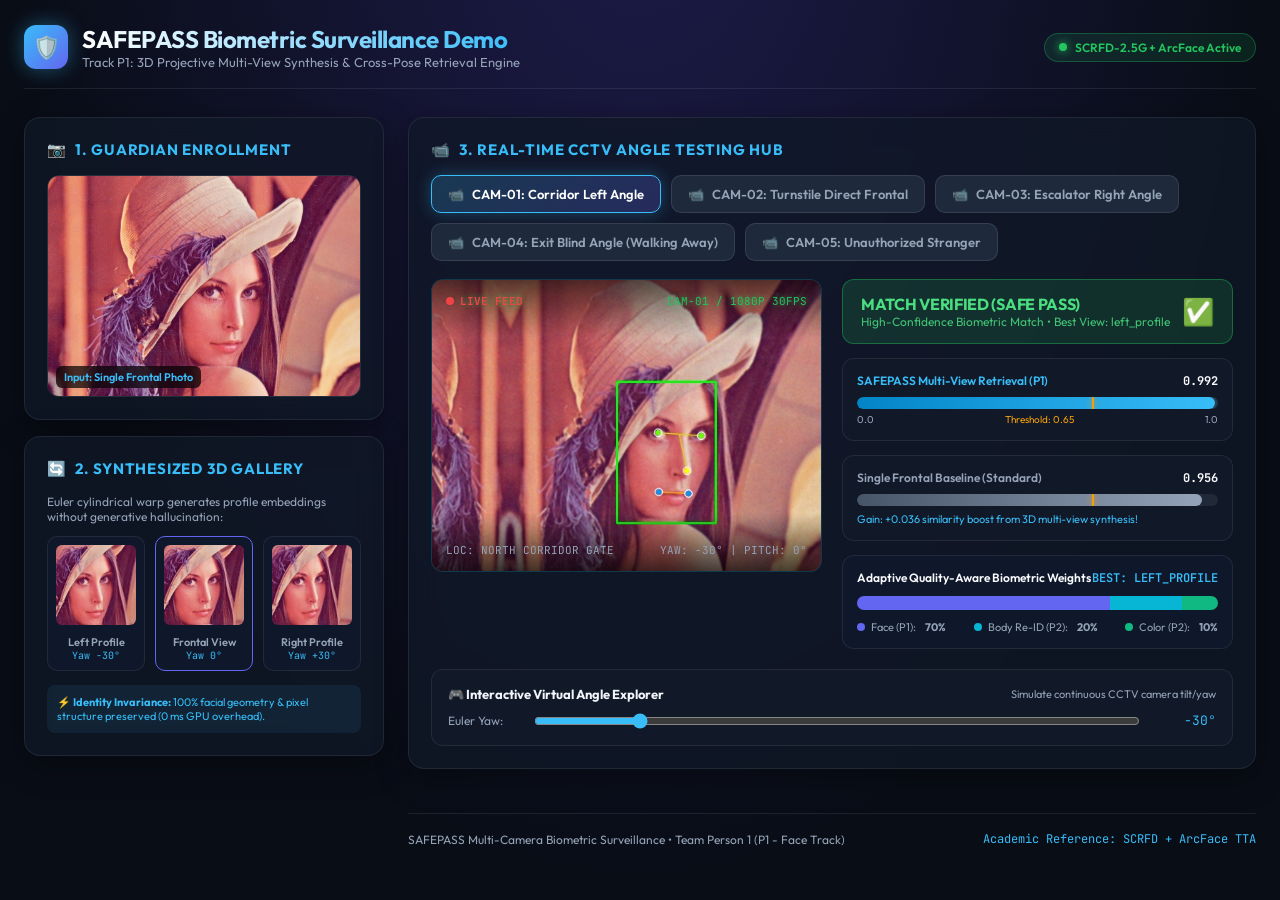
==== commit b5f9301b: "feat(p1): optimize video search with IoU tracking, batched embedding extraction, and SCface benchmar" ====
--- a/eval/plots/p1_multiview_demo.html
+++ b/eval/plots/p1_multiview_demo.html
@@ -711,7 +711,7 @@
   </div>
 
   <script>
-    const probeData = [{"id": "cam_01_left", "name": "Corridor Left Angle", "camera_id": "CAM-01", "location": "North Corridor Gate", "yaw": -30.0, "pitch": 0.0, "base_score": 0.9521999955177307, "mv_score": 0.989300012588501, "best_view": "left_profile", "is_match": true, "is_rear": false, "verdict": "VERIFIED (left_profile)", "w_face": 0.7, "w_app": 0.2, "w_color": 0.1, "blur": 1.0, "conf": 0.7390007376670837, "img_b64": "/9j/4AAQSkZJRgABAQAAAQABAAD/2wBDAAIBAQEBAQIBAQECAgICAgQDAgICAgUEBAMEBgUGBgYFBgYGBwkIBgcJBwYGCAsICQoKCgoKBggLDAsKDAkKCgr/2wBDAQICAgICAgUDAwUKBwYHCgoKCgoKCgoKCgoKCgoKCgoKCgoKCgoKCgoKCgoKCgoKCgoKCgoKCgoKCgoKCgoKCgr/wAARCAIAAgADASIAAhEBAxEB/8QAHwAAAQUBAQEBAQEAAAAAAAAAAAECAwQFBgcICQoL/[base64]/8QAHwEAAwEBAQEBAQEBAQAAAAAAAAECAwQFBgcICQoL/[base64]/9oADAMBAAIRAxEAPwDnPJjtrM29yR8zHaSOrf3sVjqr6vqaaVaqzeY6puUd66HW4rojzoSvmbdo6VF4QsbiPU31SwhyumgSTyucbWPTHrzXxFaTjTk2f1/hVzLnXpY0tSsTZwLpOfltvkck85FZ+s3MkmY4kIDoAzAdKs3ZnuZmlmd3abLM+fXrVa4tQIlVJD83G1mrzoJq1z0Z+7bldzGvooFjaJlJAGMLyGPvXK6o3lSG0KLtB45612Oq2ZlgaJJnVV6bhyK5fWbdUdSq5UHBOOSfWvQozvocc4pXkZF/e2smyOQAyKOOK4vxgYp7mGNVG8yAbR3rtprBy0hU+acZI24xXMeIrQSsj28IifcG3k+/SvUw002mzmqQS1Wx9Rfstaah0O14LLGBXutnJFFMsTsRklhtHQV4X+yeHGh20cshYOfm+b7vvXt7ShpzD5ZARvvt6V+e5lBTxVSPTU0xk7Wu76Hm37QoOp6TNp1vh3l+VQeKZ+zr8PrbRtLiimDbs/MewrV8aaDFrWvtcW8ZYLjk9M967HwVY22k6MzvAYyBn0z71PteXD+zg/8AgFupToYKKju+pb1u4WOZLe3kG5Rxnpik0e//ANIe3lc5I+Xd0NVY54lVt8YLtI2x3PUU2ArDOsit+8I/CsuROFmedaKVu5z3xE8NDUbo/ucK3OQeRS+A9PTT71bQHI5xnt9a7DVdKs9URLmMHeyDdt7Gs240+3t4vPRPLMX3yP4qzbklynTTxUqtFRbZLP5EEssaHfIi7ixPbuK8i/aEmt7fw/NLId0hGBxxz0r1iOdJV8xIgSy4+U5NeT/tCwz3Ph24EsYYKDynBB9K78JKXt4X8isI0pPX+rHyvozSx65M6MUEkn3Bzg11crSROIli3KQN5PQGua0W3Q6tKY0Y7ydxY4IrrYngW1WKXLMpHTkmvucS7WT7FJ3vYj8vzIDNDEqvHwBnqPStLQFMW6Z3390QHlc9azLhAoWKOTKbjuOevtV/RpCJVMWF5+ZjzxXJNKa2Lpxfc6u3WeRhskwNucFa1bK2O7h/[base64]/3iB27UjwGW/ZVG2NcAFh09qW8UmQ3BWTexpE28cAkUbnUckjpUF1MZFVxE42dPXmmSLdxgpbMCTzyOo9KdZ/abydo22xhRg554q0m0kjNJWTT/AMytLc3KQsLhzsBxGSKqyXZ6qgAY8d6vXcF0Z2R2MioOmM5FRvFCjbZYFT0NWuW4OpDaxVFtJNOoiwGyCMmpY4pLUyTRfOS+SBz0qfy447vaCvKbvl70yadZ7XzYUKkqQdoxmtYwte4ue8dEUrgTytJNGQMnPP8ACayNcRBabujMeST0rakST+z5Xxy2MI/[base64]//[base64]/cvdSSMsILkDcM16l+zv8AFC7t7pfDd1dquGAQbq58XSbjzp6ngZrl7xFF1Y6SR9O3llDfWxgeDJIPB7ivi79ub9nO4vpW8XaTG4ZMswC54r7P0nU1v4EEUgMm7AYDNZXxO8GW3jLQJdPNsJAUO/co59648JiHg8Qq0Om58rgcdLB4rR2R+R9ncR2U7QCMiRW2nP15+laokiku0llkJRemR39q6z9qH4PX3wv8dXU0ViywXDswOOBzXGaPdQXRjnEyg7MDcOlfoMK9LE0FVg9/wP0PDV41Kd90b0BjJDxzhAy4Knr9aGiisbY28cTsCdwZvX2qKW0gnZC0wweVZW+ap73ErQncxCLj5j1rFt3Wmh2K1RXv/wAFC2ksD3EZ3kMeckdq1FismnV2wGZOAepqiYoon8/YpKjhByQatabb+ZIJrpfmCYU/3alThO5EYObXK/I09PsrRIv3qKoIyxB9K8P/AGqP2k9O8KWreD9CnBuHI8xk+YgitX9pz482vw98My6bo9yv2wJj5XGVNfEt5reo+J9cm1bXb6SW4lJIO7jBr6LJMkniJPE1o+4unc482zCGFoeypS95/gfpLo3hA6naHUpLkQWoTPmuc/lRNDb2EMuiaRceZDLIrvK6YMmOx9qsTfbfs5s7slI0GVjjHaqscAWD7RI7OoOMg9a+frYj2ySS0PewWFdGo51He+1ugkmnvFGTE2Fx1Ld/SqjQlkLSwq+3Oxwehq5cTNKhtT/q853AcCoRcwLO3mBcbMZUdPSuHVtNnY5tJuTMnUC7Ir3DqoP3Wxj8DXJauwjuhbqMMwJBz8prqdTuftCSRKBkkkZ6YrjtRnEmYi3zxn5Seld2Hg1q9jKtO8LtaIhBA3rHKowMFQOSa5jxVbrCySyMrBZRuQdxXTwIG/esCxGNxUYGa53xTDLqMu9WRVVsAKMZr0qE2paHI5Nwv0Z9E/su+TPo0HlbVyCUQGvbnvo1YCf5QePmHNeJ/sxWVxb6fbIg2gJ/D3r2SQyXN1Hvcbg+Crivh8e08XO+xGKsuVsntNGt5R5iBmJcln9RV2/TFmloWBHBJHAx6VYm+w2Fk83mZ2rnC+voaxYr5LkuZQQMAonvXHSg1DmV9DgnVdeSktkR3WoIkwWzxlOBvX+VTRzpMrPtxuXBJH3R7VSmnWMg/ZlkY8sQeBSQyTeRsCgYB6nkGuhpRhbaxaUXGzNazv5YkEbupUdCDyfard/am4tRPDHlMYcNWE9/HsTblXReGIxz61qabfy3VsYFDGSUfMwPGKiUVbm6mFSD+yrFGyjS2umKxsMNggd68w/aHuJ5NPukhiCgJnYT1Fevz2kifPtbKjOAuM+9eOfHm4ni066McIMrKQS/Nb4PkqYuFzuwt223rpp+B8t6WLldYkDNsG49O1deqm2gWRCNzDKnqQa5m1UnWmaQrkv8wA5zW+hgjRVec5Z8Dnp7V9zWjeSZrGLlews00MoV2UGNzywHQ1raFFbiLzJAGBbCkdKy54lZ/LQYGBjHStfQhI0S2xjywbhB3NcM0nrA0crcsbnU2UEbRIZJBGFIwua1rV15L8PjbuIrNs0KTAShWwvyfX0rWggeWJZOSM/vOM151WMbppm9PVO+xaiSEEpJKADxk9zTp5FixJHMJAVwUHeo5Nz2+ABnOAMcEetR27qVWKdFVgwKsp4xS5G1zPcz52tehPZkyR5Mm1duNvvUsUzSQNBE5Xu/y8U4SKh8xdhB+7gc1PA4gt1luEC7zyp/nWbg90NTk3sU4JALtUCZUjJwcVYiVryIxMjDa2Pl5IxSLLHNMWTHPQhenvSpI1rtjkctubJbOM+9Xy3Wq1Icna1rDJrSLz/377g5HBPUUl9E09rHEr4VScDOAB60t3dWMgjJP3Xz/wDrqK9mE1sS5Kqp+6v+ea6Fb2V+pjNTupLUS2it470oxJwOSp4qSWaFV+UHDH5mI5BqtYyxR3QZVK923DqPSi6edp9yIQmTtUDv9KwbjJIak1VvIuNG0v723QrtA3MTxj1pum/[base64]/DzXpLeVYmdW+bqPSsbUBdsv2aQqqhiAD1PuaqeG4pLDVWEEhUAKSS2ec9q9FqE6eu5xy5lKzkfSfhi/SeGFYnLg/w10luUvrZlMQOCMMeorz3wBdg2iohPmOFAJPrXodgbdLhYLhwXx1U9Pavm8VRXNzWehzzvF+911JI4fsFylsrOUYdSfuinX8isCkDtgnkEYBouGt5oygDbi3DA84qoJXbzI/O6n5cdTivOcHZu2woy2bElme3jMsEKN8uFA7VVIkmK3JjyMcoRyPerc9xEbBJI2+bd8x/u1FDJKC3lOxDLgtjoKzUnKNjbmkloindQ3DOqzINjc4HUVHJDcIhjHKsMr/s1enaNIWd2Yjdy2OvtUABmkSOGMrgHv29a2jJxgr6hKMpNJFFHeE7RHwDuYkdfaodI1WfQ9ZGsQTGIxtkjHFaFxD9mILFWJJ7dRWNqrRzRu3kgqGwAvVs1uoKpB6b/wBdRRSa5bb7n1x8D/iNF4p0KG8S8jVukg3fyr1Gy1G2mjWOMrJ/CWPpXxD8DfiFB4S8QR2UspKTOAobgLX2N4H1i31GyWVQpEigbsdfpXz1XDVaWIadkj4LPMueErtxXunmX7WX7OVr8TPCl48KxmQITG5XlfpX5w+JtGPgTXptC1cET20pXATqM8Gv2LvLH+09PksZwoyh2oehr4N/b+/ZyW3un8aaDZGNwxM20dcV7uS46GEq+wrq6fXX/M6eHsznzexk3Y+b7K6soClySXkf5tp7CtSBk1WAXOVTJ25z19K5PRL3Yd9wgUqMDHrWzp813eXIRguCAyqDgHFfSyo+8fcxnBO0eh02l22+J7eSRFkAz5ijoa4348/GzRfhX4ZliW4V7sqcKvBzirXj/wCJOlfDXw5Pqd1cpHNsZhESPm9K+J/in8TtY+KGu3GrX8jrEWOyMngj6V6eUZPLG1+dr3U9fP8A4BxY7HQwtHmXxPb+uhmeOfGes+PtVl1rVpnczyZRN/AX3qHQ7c3isZ4TGAcRqEyao2UNvKkZSBgd+Gb1FdJovntu+fhW+TGBX6Kowo01CKslsfHVXWqyc57/ANep+hl1LqEbiISZ+XBAHNRm3xA/kpINjcL61KIZPM+0oz/McEZ5AqY3EYuDHhgNuCB3r8WUlz2Wv9bs/VuaUFqUYzNcSNDMNo24wPWoGIE22JgyohUKR3q6YS8jsAwLnjIx+NV54ktYtrorENkyA9vehS021E0tu5g6rDsjMiIOFIwVrjdSjkllDygKc/NtHNdprcd3NBvMqhWPyqOK5DUJY4Lp47xJCQcBl9a76LnayMZuSI1neNPKMfPQDHU+ua5fxOs8sqoilf3uNwHUV1UM0mPtFrkhOnm1z3iiZDJHGy/MR8xHGDnmu3D8yr2SMJPlhdH0V+zbazWmkW2bokMowO5r2uysJZHI2KXU5UE9a8W/[base64]/LEBhsnJ4rx39paSGTSLjZIodcEIp+9it8toxWNiuoYSr73Kl0PlKzsZ5dVnkR8ESnd6iuhgs7eZhJG6uu3k471iWN5atdSI0pjl8w5x0b2rat5mtgkcEJHzZY9Qf8ACv0DFQUUreRcJ1pJly3togdrQlkC/L6irfhx4LeffKQWz8vPIrJW/uFVzCgQOxLAn+Vanh1Z55Y55RH8wwcdq86s4qJqoScl6anY6csbLBIkuWY5BA6GtKxWKWKSKNyHLE4HSsi2mihHygNg4OO1XrG7eAmNOSxwjA/dNeTPmUrvY64e8maQeTyFjlcgYzjHQU2CLyzG5RdqHgD0qOMiXfLKzMfujPAJpyKkkRRXKgDG09vapnN9LAoJb7f5l2NQZ2VY/mZcgHoop25FDLcEOSPkJ7fSoFhhhbDyMSYshS/UU+3kgktfMySy8qhasJScldmigk2ulhJNylZZbc7TwwHNRIY7qQiEkCLk7uw9Kat25QlYmUbiSoOc+9JFLuuQVgEaKwJA6kVrGNtYlOkoxd0SQyAu6yICn8WO9JqNsZUjjEoQAZUDiory/iFwcR4LnA8vtVWK/[base64]/HSqgWQMfNhGT/q3z61KinL1JjdajihMbTF1yeUyeg9KjkjCqLyKUK7jnaM4/ChzKCAY1UrySDwRR5wlUNFGWHRvL4Jq0mmuZ/[base64]/zFJWNZDjCsc4HrTJZoEnVlYkMRuUVDd3jGNzEDLlvmI7063gaRBK8eGK8gnqKxs1C+xpFW95ll5IBDsQqX7jPAzUMgIkaQbv3Y4APUUx8QOjF1IAPykVUuL5fPBknYtjgKKzclJO2vc1jC7uyvd3ImkYtMd24g4Bqle3ckVx9mjk6R/MxHSorm9Et3KxYx4bAPrUIvo0YvHHnPVie9dTV4pXNIRlHoR2jSRSrOZwCjbkfFfU37NvxXh1vQ4NJvLtTKmAq5/XNfLLt5tuSrADncvQ1u/Dvxw/g3WbW9YMkYYBkU43D1rjxmHVZXW6OLNcHDG4Vxtr0P0D0+RLxVme4JUL0XnNc38a/[base64]/wBvKWqOP+Ovxl1r4jeKHUTFbaMnyVyfmFcXFI7gKIGLAcEUyyhmaZb0EMvJYHnb61teHLeNrN5mTJMhK7xg+1fq8KVHA0VCC0X4nh1q08TV5n/[base64]/xZ9K9ShDQwqTtNXMtYb0tsjdjDnqwrH1+xt5mJnmUktkdc10z3NvJvaOQYRsMvSub8T3aGVYpFAdgCWUcKK9XCKLqNXsc03Uj0PpH9lzTpo9BR/OVlVBsVV6fWvc76K4g09boMCSvTdmvDv2V76STSLdFK+WT0UcmveL6O0lUW8AZRIvykN0PpXwWZzhDHyV/[base64]/etzw7p0FrCLi4jLMwwSO31rmnUlGLl0YTUKUfM20mijt0hXKkAn2Irwr9omcxwzy2+7CggHZXsd5ekTsQ4K4KrtPWvGvjqgk0ac3Mi8I2SJOPpVZdCUsXGV9DbBWgm2r+R8wWcPlas7rgB5Dk5ya6fT2jKgorMCfm29SK5nSLqyXV5Yju8wPjB5GK6ixWOJMwnY6A/Lnjmvu8RN6X1OqCUUyMeWDIxymeACOlaWgXLW9r+9Q9cIe/1rNnkZHyyLuHLZrQ0iGJ3iV5trMSVweD7VxVZKSaaZpBqcUdZYXFlDGiBiGPLE/xGteAO0BgMZcgbw6DjFZFksdxGrSRKpReSR0rStb0yR+WjHAXHyDpXnVZSlNeW5pDXTU0TeloBbEFPXI6e9JJc3CwF4XBBHBI7VD50hmVxGSPLw5foKUfZLdELTbgeGUnis42Tu9jRWb9SxCkmC1wNwxwCeakVkEJbyQpIPJ/zzUazhI9ikEkDgLkYpqMDGR5+G3kAseKcXeTD31G8u4+KSK3Ys8hkUIAABjH1q1JcQyW2wRZGOGHvVOaZHIZSpyuSR/Wo5Z5reB2lcrnHQUoxUXqW6U5Wcun4lbUH8lAbSQbQPm46VRUAhQ8xIALZA6GrtvGxG5iQDktuGePeqzxB5JGgByq4QYxu/[base64]/tQXYa4R1XI4XvVzSbiO8l2NgBVwxY4FZchouWEV10GiBo1NvMmEPJkHOfWlE0Aw4ACRjIA4zVjFvNauiS/NG2V54NVpJIzKI1jRfc881M6alBpas2hacl0Y2W7hW0k2K5k3ZHy1kzyIi7Cvms2SwJyFHpWjLfRyNskQKegIzgn1rJluFXzL1FQeWeQD+tXRhJxtuVJ3vYovGvkvnCMuSik1m6eRNeASvmPd83zVeurhbh/tJ2KCMnJ5IrLsIYLjUJEiPytggfjzXo001F36f1ucT92Vm9T1LwahSFCsXyADdluxrsEu2SOJNg8rHQDkc1yvgI2c1oisHJTjrnH1rsPsp8pTbzKw75HArycRUpqpqFW+zL8V6LZDDKrOpbCFhn/[base64]/SpZlSfP2iMYDjc23ihxblro2RLV+6eq/ss/FiXQNRTQtVvSEDjYWbA+lfY2gal/aNkl4LhQpxznqDX536XZyiYT2UxVlyyMh5Ir2LxB+2/wCFvgL8D5dZ8X6khuYYitvCzfMzAcYFefWw1SNZeyTbbtbfc+L4iyWWLkq1HR9ToP8AgqD+2P4Q/Z3+AWq2cGoRPrF7btBawhgSWIx0r+fzWNV1Dxbrdz4iljY3FzcO8rMfU5r2H9sX9qzxb+1V8RbvxT4mvpVs0lIs7NXO1Rng49a8mso7eWfyGfbkYjQdSfev2ThHI55PhHUq61Kmr8vI8GNCMaSoU3ondvu/8uxb0i186ELbr/vsf5VrafDaxr5S5G0fNt6NVVLWa0tkiRlBLfMEPI+tQy6zc2rGGS3zt4UFe/vX0MpOcrWOuMXCPulnVrgXobTYUAfdjcvcVTtNKwvmXHUsQOegFWtHtLiKRtSk+VmGVVx2qO+ulechCQMfOT/KtoqdrRMpT5U20fpjukkt3hLcEDvjB7VBcSxwK8N3GGzjLIOpqeKeCNDgEPjnPQ1AUZ5v9J2/NwmzkV+Kc7+Hofp7jKUEvIr20bQXjuq5+XILGjUrpyjwxxKowGdvepZ0byfKRELgnk9azNXd4k3FAXI5Ynr7Vcm+VLa4/[base64]/ZllmuNKtY2jxgfOAO1exG9eO6NtDHhd4BLHqK+JzBRljZsyxSb5b7/kN16xxCJ2cFQ2eOuaqW0cM0ayvIgJb5cHkCuhmgW8svsksJ3kkZArIGnLbkRoFBRsFa54u8dN/wCtTmpyutX/AMMZ80a2s7QctgEg55xS22J1DIG45I7fSrUqxrKwaMq6HljzTxmRwFAKAfMEXqa05+aK0NlJLQrtYG+dUiiGT0OMYrfsdKmsNO2zOXUglhvzim2Ng+z7Q74j/[base64]/[base64]/eGOtaXTVluOUeVb6DbxTbTsCgK5529KtWFjc67GLGGM7lwFbHQe9LJDtnWzvWwzYACnOB711WhDS9DLG3nUjADb8c12UsHKr709EjzsdmscPTUYR5peWxQ0n4ezojSX94g5AdN/X8K6vwn8LNLuVbUL8Rphxs75rMitba9m/tGSfluiZ5NdR4dur9okgaRCrKAsRXn6mu6Co0oNU0rvqfGZjmGZYiLvUat02O/8K6Ja2dgLYwRKVG1GUDke1aZu49JX7NZJulPJ+XiuU0W+mjutjXO54mBI6Bs9hXQaO15fzTPNkM33Yk7Cs5SUr3PjsVTnTnrJteZp29wt+HNzYxyGRfnMiBsU3UPgj8M/G8JXUfDNqpCfOyrhie54q7pccek2iW17F+8K5QqM/nWnbOLVYwyEbySjL7+3euf281eOpzKdWl/DbXnt/wAOfPfxX/YrvrG5l1j4ZytLCqZFo55z7V4c0es+HNWl0bXdPngaP/WLIuMGv0NsbgMHllmKmNcbTxmuQ+LHwR8C/E+0kstTsYo7yZP3d3EuGX0+tacsJbn0uWcX4rCP2WKXOu/X/gnxKms2Xli3gx57N8qk8H8ad/aTsc3EgMmMkL0HtW78a/2aviL8I7uS/js2utMjYlJ0HIHqa80/4S+2gj+zk5fquw8k+lDpN2sfoeDzLCY2Cq0Xdfk+x1U11hsFGJYY6dKw9RZmk8tipbd8wxTLTxBJNDuKDe7DaHPT8ah1AGQ+csp3BuVB7VjGN5HoRk0+Z7Fe/V0IVtpO3HXjBqjpP2i1vjGgQk85H8qnncXFw0yzMEK4UMeARVSyKDVV8xmOVBJB6Gu7ktD8zKE7yR7T8OI2FkqsEBZcgDnNdp9j8yCOEk4z846Z/GuO+FtvdTojWyphMHnqRXohsmlVTKrKQcMAOlfO4hcta6W5VaTuZDMbTnZwGJGOwqrcXqhHEj7GcfKR3rUvrCUsZPKYR7Tx6j1rzzxX4jTRHJVjgEn5l7UqX7x2RlCDk3bodZpmvW/+pa4IwcDc3Q1dvYFuHS5nn6qeAODXkfh74gWN9qiFZjvdsgdhz3r1fS9Rh1K2CoQdsf4GniKMoLRasp0lB8zZBa2SwkySNu3HCr2x7U6ZJUiDPFmNOrBei1JC3kzBy4YE8DHAqS+llmBmXKoy4I3YBNefd05We5s4Skk/zKzIBbh4GwD6HnFFl9nYn96zOB8xPTHtRM7JtRYQhwPmz605ESO22xLzu+8e9VGMrtvqHLaNn1J7UopWaSLy4/M3FV9aliwZZJp4vlYfISO9Ntj5xaNzuGAAp6CrlrbC5wrybVU4dQ3FJaMhJt6C3t/pvhHSZtf1WVYlih34b0xX54/tn/tD3HxX8ZNZaVdv9gs5CixZOGNe6/t/ftFjwpoT+CfD14ftbRlZGVui9K+DLu61a+Qzu7K7tksO9foHCeTKH+21l5RPmM7x3s/[base64]/IneuinFqPLE5qz2aSPumaSeEiF5BIcdOlIsJjcyNIFZuB7Ux3jhcLIGZ+vJzg0XMzi3+0JEUK9QfWvxNQcG7/1/w5+uv3o3XcjkYLvYyjqMc/nUGoQefCyuMAtlARSLcxSZzbMWIAUenvVfU7maVxEZMbVBznvSjzSqepDTjeyM7WVD26GN1HYqP4a43UowLspcEHcCMsetdZqabV86V2Dd+341x2qmWS784XAVidu0jge4ruoTtLTsZNSSu9BIwbYNEQWwmDg5xXOeJ50iKSyuHw/yDHIroBBOF814y2W+Zw2ACK5rxXdNJIoMSZMnzMvavRovmq3f9aHM1pdH0h+zFfRtpUF81wQSPuEcV7NIWDef5fzE9Af1rx39mCOGPRLeQgMzqCmFzivZkh3TM0gywX/WZ4z718Pj7LFTfmGLs3Hm8iWPWjcSL5ysCp4UHpVqbyZl86BABn5nzkZrh/EHiGTSNUEcgCAAncD1rqvA+pQ6ppZSZ1kVj8oHrXAuekvIwr4flpxqpaCSLJK5CRiRmYHOOooigkEvlx4Vt2CD1JNJex3On3gDTZ3ZCBT2q3pkRNw11KnyKM7ff1zXV7RRjvcxS5VYg8QaqukWgtGf5uuSelZGj6s+qXKCVvM6kbT2rn/jD42t7eV4YpVVuMEnkirfwltJ7uFLlH3l1yqk/dFYOHPDnkj0Y4d0cO5vS51LW1mZGmmLKFOUxzXlv7QEippE7PtyYyenOa9d2yRPvaEMhU5UDk141+0ezP4fuZYYMKATlxyO2K6cLNvEQ7XFgk5SfNrHfU+VtMeJdauAqfxncrH3611NlOEiaV5VIz8wX9K4Ww1OOLWJhMuSM+VxwTXT2Vy0tusmevUdQK/QK0ZuKbdtBU5xvt1NiCJJWMEzKAyFkTPU+la3hsMI3ieMYAxgnoa561k48+NsyA4DH/PFbGl31xACWwWY4JWvPle2iNqc1FJff/kdZaXETrHHKzIg46dTWol4gUW9oSSSdzP2rCs75cxExMNoPGM1ftrhn3ySsFfqq46+9ee4KUtNztclCV0aEczrMZEQ4Y/eYcZHSpp7zL5ncrkDDBQR9DVWBmMPlidSrsMBh0p8On3Ay0RMm05YY6KOTms3yppBGVlzSNX7Db6dfWs/iVZBBcwmWIRHlh0qzd+MdLsrVdM8M2XloPvOT8zfjXIeI/EV34m8Rr4guz9ngigWGOGNsqqgdR9aXTtUNzdCRIMgHCbh1969LCPkSfV/1Y8bHU54m05bLonpoaNhfPfauriU5L5IP8jWxcuxdELDG4tkk8CsbSoxBdyXBUZc5AHQt6A1rWBFywa9k8svt3DH3Pau5zWh4+IpydpRf9I2o5p4UhuIom3YAUE/eHqK6Hw5rcl1dCOOV8KB5jL/AAn0NcxPYTJML6aYrs4jRW7ds1raGbglhEu0cFu26p9peLR59elCaTWrPUPDC232nzJn3ueVZh0I9K6/RpxYXMjWq7pJUz5hPQGvM/Dd1NKscM0uzLKAWGAAe1en+G9Ngb/W3DBc4LuOlczUlJJ7Hy+Noum5J3u0bGl/a7sLD5K7mbO5m6CthQsg8u4OzY2A5HT/AAqiIBBPEkUoHyk/L1Pv7CrEU6RySS3kyhSpzI/AH/16nli5crR4s3Jr3TYtLVvswlaRSRyrN0akgvLZrl7u+2gRrjco5BrP0u81XxKqWuj2paCJgrSNxu9811eieD7PSEa5vpRcSM3APRBW0MPUT97RficGIlCk73uzOk0NPiHbNp99owmtZoyv76LAI6dK8F+I/wDwSY07xHe33iHwb4gFj5kbPBbLyN3XH0r6pg1IxSfZYVCsoBQr3rZ8O6xcpMyyt98YK9CK6lKNJWivvMsNmWZYCfPh6nKfjD4r0jxN8JfG934A8ZxGK5srhkAP8Xv9KSTU5lhUJL8rtyO5Br7g/[base64]/G+Jk0ia6tbd1ZU9e9evSwXKxtPO4aPnYuOR9a8u+NCwzaLciByHCkgt0xXRl8IuabJhzRi1HsfJWkfFuTSvHZ0+e4eMCUg8/yr6s+E/jy01SzjnS53KF2gNX5+/Fa8msPiY0ls5xuJAX1zX0T+zX8QGvLK1je9VjB99GNfYZrlkZYONWC0seZg8cpYidCT1R9giEX8Ikt0j2uoJI421X863kXyAxYp6Cs/[base64]/UsG6nVHi3jb4my/EPxve+I/EAkuxNITFE7cJ6D6VjRrHf3Sz2lkUCt9wnIWszS1E0wmaBgCcOM4rrIUstOsUcwBNx4Gea/YXGnShGlFWsfmq9riMS6tTcbNHdLEZT8r9QuOBWJqt/Lv8g4JbIUqOhrYv7hIQk8QfYeo7tWTYWEJvPt95MxhL5Abt7VNPbmYTcKkU1szU0+OPw1p639zD5pYAqjdapRyPqHmXrTBdz/LDt4Aqa9uI9UnP79iI8BR7U9oLWCIOlxkmTmMnmrilfzM5rWzeiNDQNItGbzVJMuAoNe5fs5/Do+LLkC7t5JI42wH2dK85+Dfw61L4ieJbe0FnIqg4LJnbX3r8KPhnpfw/wDC0UUUChvLGQq4Jb3rzs1x/wBSo8v2n/W5VCj7Z872MpZQkQ3Lgr/s8im75ZsyH73PJPGKsW+h3uoO8+n3qzgqcpntVcrd2UjWF/amNtw247CvzGrGdLWSP1ShWw2Iv7OaZC8SBmlztCgHjuKgmit5EW6EWHVsZI5ap7m4mhX7PgAA9fbtVC6vJYJw7KXU9SB901lFNyVtjZQSk23sVdXha4hMaOPMHzfN/KuO1swmZd0Khovv4PBPauj1q6eIsXV1YqSGauX1C6a6JBmXacEn2rpoRm3d7MxqzhGNl/wSsb9vKl82LaNu5vauP8VXKvNlQcFgcZ6iuhvZWtJA24kHIPvXG+KJ9l4pST5XcYI5xXs4WKi7+RxTmowfKj6w/ZXlmfQoC1uSu0BTnpXu0duLhdxwiAYAT1rwT9ly/ZfD9usSgjaMtnIxXvNiJJ2EUDblyc4HA9q/P8y1xE0l1DFwcVGT7I8t+P0kuiac+q20fzw5LMTwar/s9fESPXtNH7398nZD3p/7Sly02gXFnNGCNhKj09zXz3+zl8R7rw34uk0C4vB5bTEr/hXVQwSxOXOoldx1OmE1OjGl/Mfcl1Yi/t4tQhVSTnecdKr6pdw6LoJiZ/lcH7wqPwVrC6jpEaSSlldc8N93iuT+NfjWPw/4dmds/IjFB6V5UI1JyS+6x59GjOVdU3qk7nzz8dviMsnxDtdAtZly8g3EdhnpX0F8EZQNFhWY5IjXJUV8UQao/iz4pDWrhmMXmny95zjmvtj4I+TFoiPKm/MY2oODXu5xhYYTCU4xWttTur1HKk1LVI7ZpWjcyFMKrHqOMV4t+0pePLolzHAvyKhLA9K9rvRFJaemcnG6vEP2khHHos8koAbyTkA9vevJwKTxUGjLBNTb06bHxzo7ST+JJ2kiI2udgLfLXd+H7WD7PsuEO4t0U4Va4HREQa3PFEMKGPDHrzXeWUJis41SVcZHLH86/TcR8Ki+xzLmnrHRf13LkCT2t20S8KBjjkGtXQZ4g5keIAIMkL61mNLLJEAUJQZ+ccDP+FaOjDZtZgNzHhwOlefUgox5pbmsL3Ohga7kkMuCuRzkYwKs2S3UsSuyMXBxk9hUdq8rwoWfcQTvz6VetQywiaVpEBboF7dhXlucGtjuhGXKLtmgEZdw0jPhFPQDtW43iT/hGvCt/IHjae9XyPu/w98Vmj7Ai+bI4LRrk47Cub8Saq+sXyfYpALfjjd0rJ0vbS5Uv6/M0lKCpcs/6+ZVtvtOoXawhGVNmVRfr3ratfMaVYYoyNi43+lV7O2csHRzsB/eSr29qm/tiziuDasH+VeB3Nekoe6tNTzasra9DU+32saxQCFlCDIDN941qWcNxqEkV6vykttC+9YdpZ3t48N3MuyHPKEcn/69dXpls8LCZyojXATnofU037r0PPqQi6aZYP2+0jlD7ZSwwFIrU0w3VpYiPaw3sGyev4Utpp0Vwgdrhndl5Yrw3sPSrEsiWt2qs254k4YDIB9Ky9q5Rd0cc4Qik9jq/DkrSSKJJ1Kso47p9fevTvD1yv8AZptzdZXI2kLwPx7mvJfCUX2u7iuo5kIf7y93b0rt73xQ+nz2vhTRbP7RfSLho1+7GD3JpJy5lFK7PnszoRk9f+GsdxceKrTQgJGiFxLcDbFbr981u+DvAOoa7OuteLJtsMh3Ladl9ARVT4WfD628PhdY19/[base64]/BQj9gfxt4D+IN149+E+izXel3hMzrbx52MevTtX6LQ6glk4d4mHzYUYzitf7fHqMDWd5bRTQyDa8MiAgiinPkq82tuxvlmYYrKK3tqNtd77M/BRNW1HTr1tO1KNoZQxWdGBBDDtXS+Db3dqqRuxwoBDqe+elfX3/BV79iXS9B8Nt8c/hJpCQJBOX1K1hTgercV8O/DTWxczRPcOVkD8hq7JSjVo88Ln69kea0cywqqrfr5M+ufhiyLbRMXLF1G1PevUVV5oIyHIwcMR6V5T8IdSRrWBVUH5MkgcivU7a6aaGOFIcKGxGQ3X1zXxGLvKq7n1VR7aaCrbyOjKZC0ROM4rzL44ta22nTwxhWO0/d69K9MlW6hMi7gqhuF3da8v+MQgGlyJKBu2nBbufatMNH96ne5MXGTbbt1Pzv+N1m1l46uLoBgzElAx4FQfCX4i3XhzXkae6kV3fkhuMVsfH6MP4rknnjOwMQSR92vNpmnsD9shJDl8ZK8Yr9YwsPrGXxpvsfF4mcqOZymlZ6LQ/Qz4I/E2fVtMXddHhQFIP3q9qsL63uNNjujIzNjBj9DX52/s+fHC88P6pDYSz+YzsAoyTu9gK/SL9l/9n/4rfFvR4/EOowf2bYOFdZLhCCw9QDX57nGVV4Yl8sPd7n07znL6OE9rWqKNv606mLMwhl89AyN0weev8quaPBAr74yBID+9HXJ7V7V4r/ZCItduieImu74nbIFGAKoeOf2VfEXw8+GU/im1Bu7yGJpbiOM8gAZxXkvL8bS7O+1n+Gpx0eMsjxEVFVbNu2qa/Houx8r/tm/HO0+D/gCbTbW6AvruIpCFI4Jr829TvL/AF3WptSv5Waedi7sfUmvR/2ovjBrXxO+Jl7bX8jLFZTNGIGb7jA4xXBW1oRHFtYyNnLD0/Gv1DIMp/szB3mvflq/68jxM3zNYzE+zpy91f1cl0jSpFO6KLIPzOT2rQdYpyZZEMgJBBboMVKP9FZTaSBvMXbsP60rM9rE0KwoOM7t2cV6/wBu71OCNTlja5Uv5DKyRqv7vOXPTH0pJpYPs66fbRnAbjee9T77dyZJXQALlSR3x0qtZ20hlae4H7teVHcii9loYNTkrS0+Y+yiXSYGkmhVix5z2+lVdP0rXfF/iW30vSbZpBJINxRcjrS6+DcsNNtJHw5AiUnoa+p/2Ff2f7q5kj1zXLFY84ZC69cUquJhhYOtNEuk6rS6HsH7KnwKsPA/hS31fUMG4K7mZxjHFeo6jP8AbrkxWLnDHaEU9Km1RYdOsl0yzdETOFAXnd71p+DtDlgUXd1agMG7r96vz7G4mWIqOtUe+x6sYRp00l2PIG1i9sYUfTrny1I6Y+6adoHiG71L+0dAvIjJNPtazl7qw6//AKqytRF3dT/YHUqccMpxVDStbvPCes2906/6mXc0j8kHNediEnGy3PsMLTVOb77nSrM6wsJ0LH7rHPSsrU2keFkI2hGHfJNaeqXNne3H9p22dtw5cN0478VSu7NRC92rl1K/KiHgmuKEL3bZ6tV017yMHVnIsWeRyxfhfUCuWvI5o5RHGFVX+8SOa62+3PbmScDeOB8vQVzGpXG2cbhkgHlV6fhXp4a6taxw122+ZlOW5WLEICujZ5K1xXikMqnykAKycKeg5rs7gHI8qMEhTgPxj/CuK8Wu3nqTbn/XDzdvIzXo0Gp6Pc5XC1pf10Pqn9kxkHhq2ikRN4VSxXpXv8ZYjdbPhXHJXjFfPf7K7XC6dAsZzFhchF7fWvoW3lW1P7i23QgZYv1zX53mUWsZPq7s6cY2uVvXQ8l/aPSG60ye4YldkJHy9Dx1r440y4/sTXF1QEh4pyznHUZ4r7D/AGi7iC40K7V4cBIyy7T1r5HeNblpgrKRvPHXFfSZByrCOD0TJnUcXFrY+wP2f/iDDrHhtJWulfEYxg5215v+2B8Q5PKOhWN8pkmO3Cnt61wfwG+IM/hS9m0m+k8tChKZOBgelc3488Vr4y8aXWqMx8pGKKG9azw+XOnm0pPaOp1ylCNJVlvLp5mT4GtZ7fXbaORiz7wxVm+9zX238HhDNp9uJZdm2MfIB1r4k8ONKviW3O4hVcbWI64Nfa/wUvBNosE7IjZQAkjrRxKnyxb3ZzKm3hpyizvb8Wz25hiVht5XfxmvA/2ipov7PuDLE4YBguG/[base64]/EZggtDaxOIvNT/WMcHFYNtbR2Fs0BYGRhw+OlP8AGusTap4gurZLUN9n/[base64]/AATdeIdf1ZdK8K6css0Y+acjgep/CvoP4OeBtM8P2T6jfBZ72f8A10sw5B9vas34X/D3SvhxZrANoDA+a7r8z+ozXU+XDLi4s5RHbBCfvckf41nKok2o/wDDnwea4x4mTSdos11vPKYpEXjTHEh9fT6VF/[base64]/KpHJqeEwJGY96CUE7gTwwquVJ6nPKPNq0WNRN5cWu9Z8fPzgdq2dLvbcwrb7SSQAG64asexlilVopT84OHAHbtSvdjTpGtrPc69XJ9adNxl7sdzJwio8r2Oj8UeBPDfxG8E3nhPxPp3mWV9E0ciEfeJHWvxS/bC+B8v7NP7VF54Gtgy6dO4nsZnHGwnpX7UaFrcsN3HLdyPny/lQ9GHrXx7/wWC/ZVuPib4Zs/jX4Osma90bm4CpuLx9SOK6qEp06nK9mn9/Q9rhjNpYHNYxm/dn59ejPBvgnO0ulQTwuqlkG7jn616zaTPNh41AxwD2Jrwr9mu9e80eEzllMLYKY646ivfLazgitAbfBMh3bSeRXxWYR5ara6M/e5y+HvYashnxG8i7h13cgGvM/jesUWmXEk8iqVUjj+demvaJb7xHAN2wk5PevH/jvqUVvosyOUGVJZgeMUYKTdaxlL2fM5X6Hwb+0HdRw+KZXm3Mm/AKjr715sF1DW9Ri0nS7OS5kuHAgiQEsSfQCuy+Itn4l+I3xSbQfCWnzX9xNP5UccCk5zxxX6S/8ABOD/AIJU+H/g14bt/jr+0HZxyamAJLPTrhc+UMZ5B71+vUsTRy/LoVaztpourPzDO80hhsTKMHzS6HK/8EwP+CUkVvHb/Hr9om3WCGJRPYafMMAY5BbP8q/Rrwy1z4ojXSfDNuLHSrY7FeNdu5R6e1YGjWetfFOeKF4DYaDazAQ2qDb5wH9K9Onl0rRNNS109PKWJdreWo/AV8hjcbVxlX2lT5R7ebPi69epKrZyvJ/cvQvaDoegaPbhZ5QZFON56k+tal34f0DxPZSaPdxPsliO5VHDZ45rhR4kkv4Gs4N/m7ztJGD9a63wVFcRgtc3GXcYbnkCuWfNG7eh506dneTdz+fn/gpv8GLX4Afth+J/DWm2W20uLs3MJxwA/NeHaTfEOJJPljzyAPWvtH/gvWti37XsUMBOTpy7iB1NfG+kadCZSlxMcSAbOK/RsHU+s5fCT3aR9rlcp1MOnJa9WXJZhGrXEEeXQ4T0x61VlnMtwsxk3IDtba3U0uope75LOFtqhcEHoB9e9Zo+0pEbcKDzjeppKyuz23Zx1LUV22qXptmUBISQpJ6n3rRt4xBAVuJSeODu4+lV7fRo3kkMYCMMfMGxg4rH1SbUr/xBFoFplizKhCnPOetNR5p8sbaENtRut30PS/2f/hk/[base64]/[base64]/anV47QEqjdXbiuUv5VtVZJNsjOT07GuqhJzeu5hVhNsqSMbiXzpIt0a5Dndj6VynjW4WORLeSNVbcCoTkYz/OuovZgsShVCKQd+2uM8WRyw3CSP84Djn8a9bDxvNHJVVN0z6l/ZXJi02GOPKo8YJGeM19D2oUWBfyyVIJLA8mvn39lXZJpVsswO5+h7AV7zgk4jn+SMYK5718DmUIrGTuvRjxl3KOmlkeRftGIiaDczqSVMZBUDivk+3tik0u8r/rCcKOg9K+sP2gPIXw3eOOW2kMCeD9K+TBcRXFzMBOY3UnKgda+gyGnbDSfmbVm5QSsMk2Wzi8Mzhd5B2n9KkhtozGs8Tkbjw78biafLFHLAIJJFGOVHrTTJKR5ROVUjYAOhr3Wkzl9olJu/wDwDQ0LTopdWtlfDMkgwAa+v/gmrRaTCzjIC4VVPBr4v0me4PiG0aHcp84ZyeD9PSvsz4LLJPpEJeQxtFHwmeGr5zP4xlThY6Yqbw0le7PQy8jxeS9ttduA2OMe9eI/tK2s9pobogyq7tzV7eJp47bzJwSGPVRkV4r+0hKU0a4aVN6sGZhnBWvEwKviYcxGF/dtpdtT5BgeFdXnnSAsPO5Dda6/TwFi3iL5gcqrN1rhtOvvtfiG5jWTaFlO33ArsLAz3MSyJMAEbsua/QMU0km/Iig+Zu71Na5jjkiUvtErn/Vjt/hWrpVtHBtklBaTAwV7fWsU+ZxJlXeQ4bI5/CtLTUdE2qApJ+UZ5z6muKolyNN6nRTlLn5EdDII44fMnVQFO4Kvc+pr2H9nTRWtPht4t+K9y+37PaNbWkjDjeRzivFZ4X/stZpZCzbSGx69q+nV0iH4ffsKWcd5ADNqZe5ZFOM56E14eNcYUEt3JpL9TDHVFGcKUd3JL5bv8j5MV5728lmWffJJLuY7uCc1tRWsT229pMsoAAzyD3rC099sq3xRVDsTsAzW/bXVpCYrd7ffPM+QF9K9WulGyXyO6KWr3NTSJLq3iNs0G5QudyLyfxrp9GsIRMly6bc4wuPunuTWPpNqyzRzSSbYR8rZ6kVcur+a+vTYaezqAcsOg/Gso6aRXX+vmc1W8pam7HrtrY3bWCzfaZWGIVTnk/0pbrU5tJs2kZo2mdTtXoErJWxXQgEtg0txcjdJORxHWbZaNqXj/wATroGmXMghHyzzluAe5pckZySi/VnD7sYub2+8veAvCHij4n+KjCrf6HvAubkjg+y19OeFPB2gfDPwr9kjsI22OCiqPmDeprH+G2i6B8OPD9vo80aBwvGR8zH+8fWtSXUJ7jVXm1JgfO+aCEHO/wCvpVTnzPki7RX4ny+PqzxVaz+FfidPL4ig1+3S5uTsAUbIe7H2pkT6iqo+oNi3BBjhBxgepo03S7R4op7513uMIw6IfQVcs0S3vxb6vOASP3asuR7Gs+T3tD5yolTvp8v6/M2oopJoPtMqAAKNiLxj3FXLe7G4DzGLJyCo6isOTVJ0u2QzrGkZyrMOMf4VQutUuNdYJYExQQSYlnRvXrg10xXJpfU4vYzq35v+GOtjvPtd4bfTBu8zHmMDwPr71fttK0vS7lrq6nZ3xkMeNp9KwoXn0SGFLCMSRso3SL/U1sNcwzRk3yHy2QYGeCaqFTnle7S/M46lHl2as9zTTxBLFc/Zri2+QgBJD3qRmiuiW3qpByCBjNVrBYtRstyEExnCAdayvGPiqw8L6UlpEzXV5MNscYHK56ZrSSt73c5HTc5qFPr/AFc6PzYtG2zNeK29fmXdkmp4dXjulM9pAi5OPn9a4nwbb6lblJtWmSeaY5MjPwgP8IrqI/sdojwGcIrODyc5NbQmuVNu39feYYiik+W97Gws8UmJTIzALt2Kfue9XdSfSvFPh+48J6wgkgnhKSKwzlSOtc1cOVlZ4bn5ivGDUVlqN3ZXDJcEKq5G5urVcfe1vsc06KcFJPVfefKXxH/ZD1n4F61ceItDVp9EluTLmMcqCc06zvGW2VpV3McGPB5x2r6zlvNM8W6LcaBrBVo3jIZJeSOO1fLmt2Q0DWb3Q7ZT+6ndYwU+YjtXzHEFCdOspR2fbufr/BmezzLDvDYiznBXvteJnX2pi2gdGfBJw7E9RXkPxA+F/wARPjdri+D/AIbaNLIJjtMxU7EU9zX0V4A+A/iHx3Ol3ryC1sDglpeGYewr23S9C0b4f6X/AGF4B0eNJSAjXe0bz61OV4WdBqrVWvSP+fka55xLRwidLC2lN7u+i/z9DxD9k/8A4J1/CH9li0Txd4usoNZ8Vy/PJI2CsTH0HtXv+j+G9U8X3ou/E8rpaxHMFsowpHbNLo3hW+yPEHiGT9+TlYc549TWxe60VBhs4yFC9Qa+mdarXn+9959uiPyWvUqVarnKV2+uxcv7rT7C3jsrJVj2n5FUYAqndXDXKlDcsHPLY5FV/siag2SwYlAc571PMbeP98sYRVAyx747VjOMd+v9bEKKjLRl/wAPWDNcJeQ4LYw6yDqK6zSJZLAMVj3cZIA+6K5nQ7n7U+ZCyIxBGB1FdBqmox6d4cutXdljS3tXdnJ6AAnmiqmqemzOacVzu5+FH/BYPx6fHf7b2v2sMg8mwKQRsvOMDmvm6VGhiEwLHaMNx37YrtP2pvHMfjL9pPxd4juJPNafW5ikhOcjcQD9K46O8WdktFZg+7czN04r9Fw1ONLBU4Lsj7bL6bhBK+isJdalLJETLIEIGAf71ZFvLNPciONTt35D9BnNTa5CHuWbIYeZ8ojPU/SrGnwF0Bij+VR84bsfWtYvl8z1YuPK7LUuQ2V5IubeQFZDh8HODXqf7KP7PM3i3xwur6lCziOUEFhwa5f4b+HYfEmoQ6dp5aV9wEmxeK+7/wBm/wCFtj4G8M/a57ULLKoJD9foK83MMX9Uw711Z10KbrVNtjv9GFv4Z8OQ6Rp+MqgQgdq2PD2mFm8+6AQMMHHUe9UtPtf7UvQfLG1OTxXUW1sltaec8YXHCjvmvz3EVkm5LdnfKSprkRFK/lIYYS5OQTk9vWmu7JKyTRhm46DnFWblXXbIqIVYZaobhppCodgrKD86jnFcK5GvM53fddTwvxRCzW7hI0aEpxjrmuOuYLbTSLeB3ZpEztI+6a7A65b6tbpaTR+TtGArJgg+4rl9ZD29y0VxCcwnLSN0Ye1d12r3R9lQ9xpfiYeprNbJudAC4wuRxXquoaQNe/Za0zxfDGftOiX7QXLeiN0P0ryjX2t5ZWPn+YjAMjKeK+gv2aLKx8YfsteM/Ds0RcrbNKhxzuXmuXGyUKdOr/eSfz0Ixj9lTU1dWaf3uzPDHv5WshI7cN95e1c1rOpCOUQiJGIPHFbjxRJp32QO42DcGPc+lYmpxKlyHfhWUY3LXbRUFN3OicHKzT0/IydVEc2Gjt3QryeeK4vxTqUwcRTttCSA7XGC3Nd5fiB2KSEhiuE54IrhfE9nKdSMoCMoYZLjOa9HDTjzXOaup8qifWX7KLzTaNbTvEgBVcEnnFe9qnnQMqWyohP3x1rwL9k21P8AYMCquTtU8V9DsYha4lUIqjO4Dqa+DzGbeNnbqysVLl5Xa6seF/tLGT+xZ7aHBRVPJ9a+W7LTJXLzTElAcsR6elfU37SgMenTtvD714CDofWvnK1jWQ/JCynncM17+TVXHCtLubzhelFxXQyJLYFwLbG7OcMOgpwto1tj5pw5P8I4XFaZgMjHy7Qqrrjd2FSxWUKLtX5lb5eR3r1/bWikcSoNT1MqztJH1a2kPzqsq7HXp+NfYfwPEb6dbu2FIQAknvivk61jkl1BLOGHlJhu29Pxr6t+Bm230yNJ32hkAYdfpXg53JOjFXO7lmqE35dD1G6UeSkLRMQc42nvXgv7UEE50Wdo1YAgjcx6179EtxM6/ZcNgfxnGB/WvFP2mkRtFuIZCWTDbsDGDXhZfJxxkV0Ry4O3O9d0fE+n2EL67Ik25P3p4/vGu90S3lji8uMN87YD+1cfYRJPrkrWrtxIRt79e9drp120aIgd92eQB1NfoGJc/ZqyuFK0JtFtbGSzIuIwXA4YDpWnp6JIwlSE5ccknOPas4Xk6rLEzqEJG3nkmr2l3jr5amYdPmTGCTXmzk07s7FHm1NEl5xFbgyAyXCoQF9SBX1x+1m0XhL4C+HvC8DIQ+kohjK9Plya+U/A0Nz4n+Knh7wvZOGS61SIOqdeGHWvqT9tzTriXUIrGYtJBZ2yxxIegOK8XMZR9th4ydtW/lsediEqua0oS6KT+6yR8ZWU53mO3RcoMAMeDmtfS/s+hQO17MZZm+6yc4HYCqktpbpevsTY289V4Ug06ytLmC9Safcw35VlGRXvPnlF8r/zPQvGOk9zsRqd7fWEECqsUjKN7EfdH+NaFqkFnF510/KncuTy31rB02P9zJqdxI7TE4VSf6VpPDewCNbxWkvLrCQwgdAelYQa2Xf5kt6XJ7jUNf1+4j8P6MT5k5w0g5EanvXrXgbwVpPw58Nx6esqPK/zvcAZLMR3rH8DeGNN8K6fnVEJu5BmWQDoMdBVu715IIW+2Fmkxi1t+8np9KU5vnVOC06vqeLXtVTt3+835Nc1ee5hW+VpbvYPsqBeq+regruPCEMkiGLUkV7yQjzTn/Vr7e1ef+Do7i0lW6v7ktNcYDzOf9WOy+1dTb6lcyXH2aymKSRt8zKud/8A9aqUY2SWx4WKpN3XVnXz38WjRfZbEmRt2GLc/lV2BrXVI/ter3EatEBsO7BX2NZdrb2Rhxq8/lyuoLMenTgisx4212+AnmaK0X5J5+cSY6GhTS1ueOsMpt669/8AI1YdWbxLcS2MMLRwQPhpD/EPatfTLmCw2afbQk2+CHBGMe9UYQIzFBpgQLFjZKp/1g9/WnvJPJcmK/jMbfe2qfvfSp9rJ3MJ0bvVWX9fmayanfRN9nhuMxKNyp2YVoWV5czzRaj+8MLZDQv/AAmuNh1WSyvGidmMJGcEcg+1dBZ6wLuBGllKRL1deM/WrUeWFtmc1bCpNaKz/r7y7F461Se/mstCsFjiQFXkJ6n2FLGZtMVdQmsGubic4d2GQnuKoxRwO8kelFCAMiU8c1qaNdNM7W17IhdRgjOMD1rWLU7K7t6nDWgow/[base64]/mnJxNJyT/AIVz1W8RaKXu9zOhOWBqN05WdrabtMtXmnvrd3B9lVYYUX5I4eB+NXpbCy0G3R7m4LSsTuB5IPoKhn1bT7WRIbEhXA+bDdagnuJtTvY5i4JBzyKKMIxW79WcjU9Ohck1O6vYWbzSh2Y2hcE1Uj86eZYGkYoincB1+lWlWZlV/KxuJ3HtSxQStK04A8skBcd63UFdu9v8zNJqLbtzdCW2gKSInKpt+Y5rlvEHxIsoddXR7acGLzNkvzAge9WPir4y/wCER0J4kkPmzxlI1PX3rxfTporFJfF+vzCG3jBfYx5kbsK5Ks23Zs9bAYBYmm61Trt5s+kNH122S3ik35YkbDnG4Vw/7fPxwtfhF+yz4o8Um6SN5NPaGHDY+dxgCvP/AIT+OvF3jbWn1W9QxW6sEtYDwAvavlT/AILyfH2+03TPDXwB0665mj+16mivgc/dyK7sBQnjsZTpW63+SFPK3RxMact9/wCu/Y/Na8ub3UNZutXeLe887Ozs/Jyc961bSO3BSafco/vg5H0qp4emtrm1+x3pXdHJtdsdVqfXLxLIfYraULCSdsnSv0WaTlZdD6CEUrQ2K1y9jJfF7NtpXjzCOa1tOcXto1lp4LOwIAHJNZf2KJLLz22nco2sDyTXpHwA8FNqOvW1vHZhzcH72Pu0KnFtzktEdMIzhFKO56l+wj8GdSn8Qf2vrFgWtkbILDg19rzfZktl0Wyt/wDUkbGXoa5j4PeBLbwH4TQTRbQ0eQFTqa63S7R7q5Fwp2luVx04r4LN8asZjHr7q/FntUKccPTcnv8A10NjQrFIYGCxkkYJwO9XZmZY1YyM3+yT2qS2nkEJdwqlgMZ4PFQXLGdTMuV/2RXz8/eu30OZSvLme5YCK2XkLmNo+hx8pqkVNrIfLuSM/c7/AI0sM7SxmOYN8xx9PanlIo9k00RYgEbAKzTUVytEylU5m0eG60bTUbj7fpYXeEw5HH41zuqahC9iLe+tX87cRJIeQB/hV+80i90i/ey+0Mk0YzGHGBIvtWJrFrc3kqyCeRR5ZMy4+Wu7lSfLfbqfb0FFWcdjn9asDFul0lw0ZGVTcPkNfSP7As5k0zWfCepqBFqWmzfKF4LbTXzVFaRW0j+STIytgru6+1fU/wCwlpJTxDbT3IkaORSrKe2RivPzqShg7PWzRjjuf6nU7W/E+bbxrdbi80uYkNb3kiAY9GNYV1NLcakrwsVVEwVYcCuu+NOkPovxm8UeHLYpClvrExi3ehOcVws0kzzMJuSZO3au6mlJ8yej/wAvuOuk1KhGXdL8S1eRZUtcOpJPBVelcL4rEqTK8qjYXwCB712ElxLDaM8dwruxP7sjv2FcT41lu3e3hWT5PNy6t6134b4tf60McRGaV49GfXP7IViToMMoQiN8Drk/hXvNzosyQFzcbkHqa8N/Y9lLeH7eIqAQoO4d6+g717Q232VQW2rk7T296+BzCpJ4udt0/wCvmYYybU16Hz7+0BZRR6TOJX3En7i9Pzr5yVJFlbYSuHK7cdOfWvpD9pKR7K1nZT8vdRzmvmpp0kLMDtXdyrE8fWvfyWU3Qb7ne589CPkW3A3+VLOq7V64qAs247btcI3cYyKkS9MCYJWVduCe4NVbkebEfkw/sehr2lCT69jnsou6Zd0hHbU1ktFJRpBw/GTX1d8CFF3oyxzRgFUGQR+hr5Usbi6W+tkVgRkYya+r/gDY3a2UaSoDuUESPXz2eS5YJ/cbTm/qjS6nqotY1to2WEbVTnDdxXhf7UdxZnRZ0ibaWQ/dHt0r3VJ38oJcfMgboFwK8N/ajeBdDuHEW1QCFG3oa8TLlN4mEZdzgwKgqrfkfF2kTQxa9LKGDt5hXaR1+tdhp0jRTDzXDKE5x6+lcppkSNrU8scgjZpCM4FdhYW8MlqZDKccAgEE/Wv0LEuaUUdFFQV+ZhdxyRATRoJEI+Ug1ctQ7Mty5CgDO0ck1SW5hty25fMUZ2kfzqzaEzxhoXwuPmyeTXJK/XQ61KCWp6t+xPpEGvftTeG454fMWBmmIHUEDvX0x+15ZRalqc7EsVlJJyOB2FfOH/BPydG/at0ye23lktJmc+ny19P/ABnnXUrueO6mUKA33lzg18rnVR08wopXtY8KrN/20mtbRX4tnxt4y8HrpCtLE7KrSEPuOaxtOMunq8SDeoXKKTyD/hXr3xE0LT7nS55JbcExDfyfve9eGYuotYkv7mQiNf8AWKT1GeAK93AVamKptPp+J79lbmS3Oz07VX03S4dT1eAO7naqhenpxXY+B/Dt1e6jH4n18BW/5do3P3V9awvh94du/Fdwmo6xCosYUDW+f429q7K71azi3xX+I4bdcq3TJHQCt3JxWi1f5eRwV222jS8SazYWkUN7eTnamViiHBmb0p/hGzv9QuTrfiG2jSRzmMFf9WvYCue0/TbnxdqUesalMVtUXFmi9Aff3rpm1dbaFdMugCE4lkJ/hFTKPLGy3/I8/wBm1rc1b/zb1G0/T+STmSRR29M9q0fDOujw/etEkiyTbAVkY5U/7JrmdFGp3hE1rLss1clnJwzp6Vu6ZZ2+vSPDA/lW0Jy0ypy2O2a0TjFJSZ59eF6bXQ62CT/hPJQb1ntbZH3bAerD+lbU93ZRWo0hoRsU4yvQ+1cjcXaT3cemWE7RT4A3A/Kw96fd+LW03S5YLm3bO7bvPUEdxQsPWxEbU0/keZVoxglr6L9ToItSuNEj2HBg3ZRc8rT73WL7UbYTebhXGBMOCvt7VxTfEbwzLAt5quuxQ7cBklbbn/69bI1ibWoN/hUiO0uIsNM54Y+q1VTDzoNKSszKdOnL3tLmg2qW9lHGuo3Bn3HKhOWBq5oWoaleqRekRQFSFjB7etY+m28Nrpw02JSZgf3rvzv/AMKtPcl5Q9vbGPyhgoO3/wBas4KE0tNSJUm209r/ANaHRf2k2kQRSwSbsv8Au+eoq9qOrW8ipfRXASQ43xjrn0rj59etmiRr2WJCFyAD9w+ntUN7quzZtuQQqkrMP4m7CtqV3otLnHUwUZNXOpk1uGWCa2Z/nIyq57+1Vf8AhLrdLJ7KQh7hiFtyvX8a5XRb3WPE13Fb6bbl5gSsmOg967zQPDen+FSbaziW+1NyGYEbhF6gVU5xoqyd2zkrUoQag9XuUtD8EMk0fiDxVdMArEwWaD5mB7H2rs9L0zUNXtRDawG2tlOURBjA96s6N4Z864ivNVZiX5kRz92tLU7xRe/Y7ZMRRrtwnH51yc85T2uux5lfERk7rVrr/kaFjbaDoVmnIEo++T0z61UuprjV41toWaOMtlXJ5Y5rMt9Le4nIkkdiPmxmtJNPkDKQ7gI3Qt0NdMFJ/HueZL2MW3fUQ6YGuTEqZKDkdSa1rPT5YYI544zgqQdxwadZWYWY3MY3M+BvJ6e1TspinIPzIpyyM2AK1p8uzOatJSSS2K9va3F04aNmJXJYOeK0cfZbPzrmQRLGASCM4FJYwTXUpEEYAU5IYZJFcR+0D8RdM8K+HJtLj1pIpJkPmMSPkHfFVOcktS6FGeJrRpw3fzPN/iX4vXxn47k1KSUf2ZYkovPp2981574z8V6HcS/bvFN+IbNDi3sg3JI6EivH/i9+1dbWUcvhrwBGZ5wSpuCfkU+vuaw/2fPh345+Ofjq1udfvLi4jE+JCWJAFRRoTnJyeiXU/RsPgY4bD809FFLbyPtH9mi1HiYy+Kp4/I0uxtzLF9FGSa/IL/goP8dX/aB/a28SeJftnmWttdNa2ZfoqIcACv1d/bb+MPg/9iT9i3UNIsLxYdf1iza10uJGw7MwwSO/Ar8M1jvNb1ZtcvmZ5pZnkl75YnNfTcN0IOdSvLVbL9T5unL63i5Vkvd2V/Lc2rHS5oIzPEVIYZY+ntUtho0GsXP2fUJNxiGUwOn1qjfSSR2O+MsCzY2jqfetHQDa21vvIk5TEmfX1r6lVrK8ep6sIy2k9uw6eKaKcWscQKBuE28EV9b/ALCnwnk1O4TxTfaX+6UcKT0+lfM3wx8P3PjLxdHpWnQF3eQBgp6DPU1+jvwa8K2vw58G29hFb4k8td7EY6ivIzvE/VMByU/ikduDhCrVvbY67UHYxLp+nsoTdgA1qaDBZQQ+RLhSeAT0Bqholqb68EhhIQMfnxkZ9a6CW3tfNSFEKvkMRt4avzutJ+z5fvO+vU95QQhFxu8uRguO7elU3v3hdrdkMiFsnC9Kub5TkSguS/AA6Cqd5C0BDxFwWPI6kmuZe9O3RmUuWdwMmOBIAgOY+eRQuoz3KgBioXg7qHj22xaXoPvA8HmmRnTJWig5Uqfmb396c6a+G2pDkre8ro838a6I/iIBrVEivrdGeL1B9D7V5dq1xe3FifPDxXFvKROuccDtXfafrV5Hqn9m3t2rXAGFmI++O4+tYvxR8OW1xA+uaYkm+OIG7hHA2+v1rriuX3ZI+yw05QlynM/Dqyl1+8a5EKxqjEMhXJB7GvrD9mnTLbw1rdpcNKzM20OgXaMetfOfwP0G1mhn1Cyl2rMAoyc85r6r+BXh+dLhWnc5VB5QxnnNfMZ/XjLmint0KzKtBYSUZ6X3Pkb9ruexj/aT8UW8KGPzLvds9yOua8zuZGe9Utzt+8PavU/28Yk0f9rHXYIiGDQwuwVOclK8ta4lRlLwK24Y6da+nwrU8PTklvFfkLAz/wCE6nbql89ENFs01s5liADHKOeua5TxdEjXMbSMAEbACjqa6kXd1OVQLjBO0A9DXLeMpJ7e8jhWUbvMBYEcDnkV6WHjrbYuvUVvNn17+x2hPh+1bYuUQAZPFe/XCw5KSsowOoPavBP2QoYZfCsc6EhQoykgxn6V7tNbIYjKkZHbaOa/O8ys8dPXqcuPcudLZ2PDf2jobe40+ctEd3O1hzmvl28Vo5TZLGP3jkkZ/Wvqz49Ii2kuRgMh3+xr5g1q2WO5eRZBvY8E9BX0ORz/AHVkd7UnQjLr+pn7liAdwFCDapHVqe8hEpidwQqjaR6mnxWweBIyCO5OMk47025tVlA888gfKV7V77ipaN6/oZJ3XLcl0G3luNVhif5QWBOTyOa+xPgPLImmW6EFk2gBT/OvlHwnaI12IkjDMuCXx1HrX1d8EXd9Ot4wGwUGVx0Hfmvms+qp04qxvXpKODb6npywx/aizfdzlQxrxj9qAZ0C4KwblIJUE969nUOkY8qMvtHLfyFeL/[base64]/8EyI11X9pW43EK8OkSsB6dua+tPir4asTGySy7yzkiQ9c18l/wDBLvFr+1TLFLCP9I0qURljjPfn1r7b+JmhJqVrLuG1oieSMdf88V8dxFyxzGM0/so+UxlWdLN3Ho0mfM3ifwiup3k0McZjjeIqWPQnHpXhOq+HLm58ajw5dW5WFT++lRewPQ+9fQGreI7PTfGEukagxVQCFfPy/jXjnibVIrvxrdx2Ej+S8v7uZhgluxruympWlNpPS10z6qDcaPvLfY6WwmFo0Wlacv8Aoyx4BPGzA61mvanxtrsdtbz4t4H5weozyxrIvPEGoT38fhi2l/fFMXEg/kD612Oh29r4d09NPjgAlGGmlJ5Oe2a+htKnTcravb/M89qUpNLY1GFt4fItY2RIoxlc8g+9ZUU7eJbt7dQ0aIfvHpJ9ap39xca5qAFo+bePIHPLf/Wq01zJapH9hc75QAVK9PWohTqJ80nq/wCuxlKzjZvc6VbyTVLWDw9pkgtyhK3LjgKPapvFHjxfAOhpptjZtcXbjZDCi8sfU+1YtzrFj4T0drxXLOpLu5GQ5PQVjWHih4rOfxfr0hM0uRbwS/8ALLI4xXo4PCKrLmmrxX4vscGIXJFq39dyPxJ4o+JtjaHUZtct4ZWQFYlH3BXI3H7U+qaNaSaN4rjgvJ5RtiuYn/1ZJwCazvFVtqurb9T1vWTG05wVLbUhTPU15L8Sz8JtB1W1i0vVjfTLIDKwk4JB719fgcvjVajPRPtpY8XE1KUYt25n5/5H2ZN8JdI8d/DAXWpvHie1Em9OoOM1yfhD4l+Kfh94ftvCpjgurOz3LC7SYbAPGSa4HwB+0Z4h1Xw3Np+nRloIo9kMZc84Hf2FeU+L2+LXjbW3vE1A2ltHy7o+FAz0A75FdtHh+nJTjXXPG94+R4rx9RLlguVq19relj6Zs/2tfh/q1w2neInutPuYJMyXNud0e33Pasfxd+2r4U8K3zXOjeJYtQtXgKmPGG39jmvlb4ieKB4S06TwnbWjxI+GnJ+aWUnuf7o9q8p+Ml0+lXcVq920BktUkTYcbgRVrhrL6a9xO3Z629CIY+rOSlJa69d/M+oPHP7f3g/xoj6Xc295p0csDRzS28uCsnZvpXpP/BPb4veNv2gtJ1XwTq9xcTx6Y/8Ao2pTDGYh0JJ74r46/Y9/Zt8Z/tCeNbZNR0J4NBtZhJf6jPlR5ffmv07+APwj8J6Xpj+A/gxYLY6Xati71FVw1yR1Ge4ry86rZfgMOsPBLnf4ebIjWxEpSqbQT1fT5HoXhK3Wyhfw14JtS7qALu+CZy3fBr0Xwl4VuPDLLeXUsbs43M5GS1SeDpNE8JaRHo9rYxkgbXkP3mPr71cvZhI0Ud0mI0bJG7mvgZcrlzrXz/yODGYydWTSVk/xHyXLX10LcMFUcmTPemTL5wKhAH+6Ce/vVe0voHaURsuzdtGeOael4jfJNGc9cjpitlpseZVTnG2xo2VkzSBRIEkBGCO4q4yNBH5Zl8wyNz6YrGWa5edZIHdVJ5wOMVqWrQ2scjzEFEQsWY/nWsFKnG7OVxTaTNDTtsse2GNgMnCr3Iqj4t8Z+EfAulvrXjLWreziCElppQK8x+JP7X/w58DXT+E/DF0L/VvLLhY2ykbe5r4Q+P3xQ+JnxT8X3l9411u4MG8iG1UkIFz0xVqnWklK1l3f+R7uV5FVx9Xlm+Vfi/Q+pPjd/wAFOvBHh9ptB+F6tfXJXa130BPtXyL8W/j98Q/ixqhl1fWJ1V33CGJjx9axfBfwd8Y+MLwXWkaLMYy+Fd1IBNfQXw5/ZOsREkviWMecjKWGzv6e9RU+q4afPUleX4/JH3GDy7AZbG1OOvXq/vPGvhH8DPE/xB1GFLawZYpbgeczAnA9a+6Phx4e+FH7H3gL/hJ/H2v2unwqm5ppmG5zjOAO9XvDOkfDn4C+Bbnxpry2tjYWcJee5uAFGAMkDPevyu/4KCftrax+1p8XJ7bRbya28M6cPLsLWJyFfHG8j3rbB0sRnVZU6L5aa3Z5GYYyrjqvsdoeX5epF/wUp/bOj/a8+Mc82iPM2i6W3k6TGW4IzgsR2zXgOn2/2CyEzqVfuu7rRaWCxE3BOY84DbfvGpNXhu4oViZM8biB719/hqEMNh40YbL+r+ZnSpU6Kt0/rQWa1huGj+wMxZXGVLfdJ5qzqa3dtY7EYsjHDcYwcVF4dszc3LZCIEGXdjjmtnTobLXtZtdCgcyTvMAgjGV59a2owUql30Ik5wh7qbb2Pbf+Cffwpl1TxF/wlF5A3lq+dzjJr7duHimlTTwzbhwIwOoFedfsz/De28FeCbdQmJSg80Yxu4616j4PsotV1uSZkJCjC56gV8JneMjXxspS2R69CCpUE+q1f9WOn8NaZFplkAo4ZDg46Zp0gkt4Dc2/z/N/F2q3EAlu9pG+Ag+8eppk1i8aqWzIhOQq8fnXzUqilN9uxjOUpTuymrvIokCMWPzfKeabskuLhWMpGCSu5alaF7mQKZAoD9OmPrTHB88MVVh02g/pWiaunFaEOblMp+VNn52DIxJYDvUc1uskTyJGcdCx4Iq24EEflsxG8fdx0qK3jO5kXO09WDVs20rphCpazex4/wCJ9KGraWt7pLrDcwtvjYdTisi78TW9/p8luXVy3y3cY/vY5rT0C6WwuU0m9f8Ad8iNjz+Fc54t01dB1hr+ziC210+LnjOPQ1ulJrlf/bp9qmvaKfbc7f4SxeHtI8HfbIXQR/aimwfeDE9MV9T/AAK0b7NZQ6o2GV8bB1OK+TNM8KJF4WiktJGh82VZAynhjmvtD4EG3tPA2nxvnckO5ldeSAK+HzmnOOIve92zizyso4Lm2b/yPgf9vmVL39rrXnt5kYCOFWOckELXmUgimYHyyOOp/i9/atT43a/P4z/aE8VeIYLpZEk1uVYmJ4CqcYrFLmSaIJg4J3kng19ph4SjCCf8qX4Hq4KnGngYRe6SX4CTxi3IngiIb2OcVxPjPe+oBHJ/1oYO5zzXY3IO95lYg7ucNx9K5PxR5D38c03JMgX5fXPWu/C3UlZBWk7KR9m/sdso8G2qzsGLoAp7GvejItvEIWRcqeVBrwL9khJIfC9qPJwNnBB+7XuBjdJjK4dwDyMfer88zH38bNPuc2PX7xPy+R438f8AyY7W7jdCySZHHVc18z+JLWwgn8kSbw5CncOcivpj4+ELBdHeMt91c1806/bC5uhDlVcE/[base64]/hm4lER3lGG0njNe0K0k6i2DYx/D6H1rxv9pa3eTw5dB0L4Q5x0NeNgHyV4t9GeRl8bVJeh8LaSsb+I5opgfNa4Kn0AzXdQTrbxi3AIkA5K9K4zTTIPE91H5aod52k+ua6+zEpxHcgsSMBR296/SsQnNadjSko3uy1F5k2nO7spKtyzDkmpLgwwoPJIcFehHBprvDFArTT4UHB3dxRErZjVApQ8qgOT9TXn1GuVI7lKKi11O4/Y28VS+A/2p/DepXt20cN1N5MrBsD5uAK/TPxlBDdW9yz9PKYqCvXivyOuL+/0XxJpmv2SGJ7K8jlTPXhhzX6w+G9ag8feBdF8T6XPHPDfadGzyqeN20bhXy3E9CUo06kVurOx8jnsZ0sXTqt2vp92v8AmfGnjHQLjUvihc6jfSSR26lgse7G49vwFcT8UNNh8P3H+jwbZpsBVLchvWvo34teCNIbWJ9cspwI7WQiQlc5/vCvm3Xbm18aeLbhpbwS2enzbYJ15OPQ135NVhUcPJHuQxH1qCl0ta3+XqT/AA78LTW9sNdvGEtwWJYnv71a8Q62mp3h06ylIVBmeQdR7VJ4r8RR6TpMWk6MQLudQtvj09TWPY266Dp/mX0u+YtmU7clmP8ASvfgnObnP0RTinH2fQ2bSWHTbAMZTjGAO9XtDSGe2F/exP57PiM56D6VjW+jHXr0RJctHCyhnYH7p9qwPiF4+1T4W+I4Cdbt7m3kAK28/BGOuDWtPDSxD9nF+9vYyqVI0pc0lZdz03WvDfhIWttc+JtevIBLEZxEmAhC4Jz8h6bh35rifE3xO/Zin1GDQ9R+J16lyj5iitbGaTkeuLdhXNftffELxC3gLwTf+FAU/t/TZncg8hGjtmA/8er5j8TanH4Jglhiuil5Nhp5Gbc657A18pwFwlmvFeRxzXFZtiqcpVKy5ac6UYrkrVIKydGTStFdX8kfxbwNkfEviDwws9xnE2Y061etik4UquHjSjGni61KChF4ackuSEdOZq97WVkvonx3r/7GWq38mm+LP2hPERlY5aCK3cgf98WZ/WuW8P8Aws/YC8V6/HpWh/G/xVdXlw+Ug+zOAcdclrEAD6kV80+NbGbw14fj1vUFYXerKXtxJywT1rsPhJqFr8NvAs/jaeHzNSu7RktZGGSo6fnX3EPD3Gp655jtP+nlD/5QfUf8QmzRR14qzS//AF+w3/zJ959Ua9c/sf8AwtsD4b1P4qalp5uoQq/Z7Z5pNo7jZbNj8RVXTPDv7KukWUOoyfGXxTLHqMnm2zXlq4ZiO4X7GCB9RXyX4U1iDXPEieJPFk88iW6F1Sb7rY52j8a9G8afFP7f4MsGs1V9R1aT7PZHAAgQnHyj2rph4eY2ULyz/Hf+DKP/AMoOav4QZlh3dcUZpru/a4b/AOZTvvGI/wCCfuv6lcaRq/x58RJfTzKlxJa2ErOzE4C7vsTAfhW6f2Jv2T/jlraTWHxC8YXb6ZbIjxxlIoVRem5pLQDP/AhXi1h+z7YP8bPCvwvs42kisZEvvEeqN0Ln5ipP0r7s+GHgGX4iaofC/wAMbAWehRyZ1C5K4MrDrz3ry884NzDLaCdPPsc5PvUo2Xr+4/yM8J4SY3Fz5p8UZpGKV7urhr3/APCXqXvhN8JdIfwdH8NPhVpkosLQBZvI2xmbH9+RgA34V6p4eX4jfDzTB4e0XwVptrGgwQsgLH8RLXo/hjwvoPgLQ7Sw0azSIxx7XYDBJ96zNUa3+1yS78tnPJyPpX59U4SxuIm5TzbFtPvOldv/AMEkVfC/MJVOSHFGacn/AF+w1/wwhycevfFe0Xz38NWJ5yGeQcfT97Uy+Mfi7cQ7l8O6cR0DGQZ/9G1uXV2v2QzynB/udqq6eslzaSG7hG3J2hf0qf8AUzGbf2ri/wDwOl/8pMZeE2YS958T5n/4Nw//AMylCG9+MzEOnhKwbDbuZV6/9/auQ+IPjjLHsj8GaYQhzlpVyPzmrf0y5FtZRvcTjapGFY56VcF/cXkEi6em1nHGTwfSqfBmNjr/AGri/wDwOlp/5SM4+E2Z1nZcTZnv/wA/cP8A/Mp518Rf2gPGnwW8Onxb8R7bQNI08dZ7ibdu9gqzFj+Arxnxl+2n4J+NYj8GWnxavNPa/jIij0fTLiAyqfR5YWH6145/wUg8OeNdd8eJZeOdVurnS05to7fISE/Toa8x8M2Opx6JZCGASSWDBrDUYeoA7H0PtXtZd4e1cTh1UqZxi736TpaffRZ7n/EDcww1NTnxPmabV1arhrf+op9EeC/hx8M31eS30Dxfq95f26M0jXo5xkAliYlzyR0Neh+Gvht4F120i1C906OebIIBHavPfgTejXr9/[base64]/t4/8FGvG37RniC58J+B76fTfDFq5SCC3cq04z95sda7smyrG5riuWGy3k+h/QWY4m8OSns+v6Gv/wAFPf2/7v4/[base64]/gvXt932bBkJHevObexglu4LdGbcGG9V6V9ffsl+CE8P6G+u3FuEMiblJGMiscViFhsFOS3kXBwlNN7I+ibKK103TLewt2VdgA+Vuea7TwjpVrZ2fnMHWVjyB1NebeBreXXtdhL/AOrjb5gx6++K9osLKO0gVHiAVV698V+c4+6Vk99Tvq11KFhs0JkiF15HzdMjvUctzHKoAk2EEb8jpTZ75hcfY0JbJ3KPQe9NnUOcKigEBiGPOe9eSrxV2cSnG1pix2sKI0rKWYj5Gc9apS2zxJJcKwJLYw3Wp5L0NmOBvujjd/Sq8y3YtEZiclskn+IV00+ZS5W73/UfLa7exXmL3KB1lw6EHZ60WSOi5WH7zEHNPDOL8yRIcgfNgcEVKWCsZCysvUKzc5rbTl5WN2cT50vlu9Qt2ijYxzY3Ag8g+orShkg1/wAMPpmqMDcABW45B9arC8gtlXUro4V3wQnIU+5qG+mtdKvV1lGOy5UBgp4/GvUxeFlTagraaqx9nGspS009V/md9+z1pln4uSfSNWmZm0mYFo/4Qo+7X1H458SaX8N/gNqfxBOYI7TSnEQBxuZl2gfXNeD/ALIukSav4kvEijiMNxa4uV24O4HIyferH/BTLx9rfh7wf4a+DOnDy01AG5vEU4BRfuivicRT+t5rGn0WuvbqeLjk8TjKeHvu0/lY+NbS0uLgXGrSygPdTvM3HILEmo5J4WSGOW3I+c5fHUeta/2NrawXMhK9CGHGfasq7MaozIC2xivHINfWQlLmvu+h9lyU4QS2I7gvsc2yYQfxYzn61yHjiSP7bA0MHzecolCjAX3rqbp5IoQOQrLnjrkDvXE+LJXe8ilyc+aueetehhISctdfM4K173R9tfsjSB/D1s28lTGBjHXivdovLjJEMjKOQFPIz6mvEP2RYLQeF7JQWLGIEjHTivb54UTdceYCoGBH0Jr84zBc+LqLYxzGSdSKXVI8R/aCMVhZXAnUMTkkivmea5Mt2HKjG7Ax3r6F/aluozpEzBmAAzg9vrXzfoVwl0XmkGMP8oJ719Dk1LloNtnpc8pYSKW/U6K2SOUM8GwsOd/fNRXsMTRu+7DrgZXvS6bIABFCpIDHeR3qLUZXdvJRNqoM78cCvZSSTZy+zstiHRbjydVTz5gBuBC+gr6q+Bkqx2MMkjufMA+Y9vSvj5tRT+0YkaX5ml2qQPevrf4DXz/2JbxONxIVeR1FeFnVObSfc6q1Tnwcl3PXVtZnbzZEKjPryRXkX7S32uLQbvYuyN4mwM/e4r2SGUXUiSRExbFwNxryP9pmGJPD10sz5XyWw/oa+ewq58VG/wBx5mXXVblXY+CLAyt4nuikqked09Oa7GxafzjhwwC8jHeuEaKf/hKLl7aFiv2g4A43e9d14caVIf8ASvkOflx3FfpuJXuRfka0nZ3LMcSri3Yho9xZ1b19KuWNk8lyTHEEATqD3qnczFnMYtQxI6kcn8Kt6Q87zZUErt5Rhjp2rzpxsrPQ9CmknpYtXemzX+nESxuOCAQOa+yP+CXXxtj17wlqXwH8RzGS40hXm0/cfmaPutfKEUPmWTM6um5eQDwK9D/4J/zy6L+2BpaRsY4JbaRWIY/OMd68/FUYYjCzpy6K69UeVneG9tgJu2qV16o+qfjBpVv4Q8M6t4kNs8iTRsTCRyHbgDFfJlpFY+Erl9OuLdYzKpmnGAcM3avt/wDa61vQ/A/ww1DWdXZfKmbEMZA+du2K+C9Xnk8SQrIs4jknfc0mcsFznFeZw+pVYyvstDz8kqOtg/atb6fcXNCthqesSatLhkUEW4kGAv41a1NtP1G6+xW92rXG0bUAyFNZ2lz3Uj/8I7pqbgpHnSt0HtW3LZ2Xhy0kSxgBn8slpTyWPpmvsKdanRqqXIn2O1w54/FbzMzVdbks9J+y6hBJbRQgmWZBjcR15HSvCvHvxL8M+KL64srfSRcKjGOCaWXJZv6VJ4y/aUgt/t3gyCR5rye8MTKTkR54rwnx94iex1B9O0m+3tG53OnXJ619hlmEozvUceX9dvmfPY/Gyj7iaa/H/I+qv2nXstM+Bvw31K5ZhLB4Z8uBY+Rlre1z/Kvjm1j1HWfH1tHe3xmhlnUyKx4UZ719ZftDTSzfs/8Awda4ZnSTwnGbj3za2fzfr+tfOeq6JFoPjPytJtN6XNk7xMRyWxXz3hCkuCaP/X3E/wDqVWP538BFH/iGGHfevjv/AFOxJqfH7TP+Ez8e6VZ20JXS7KwRBPjCgDqa5nVfEwu9Jj8LrOotoGMUFwD2z1r1f4d6JY/GX4E3+j6PIF1uziY7JG+Zwp7V4Tr+ka/4QK23iPTHhMbEBXX5WP1r9Bq89KfKldPU/Z6VSErpdOh0t7F4FazzN4nmSVExsVeA2K73RNM0LUrjwpOQ80GkKJGYJwc85P41454C8Pa58VPGdn4W8J2jSz3cvlsAmQo9a+zPhT+zjrGpT2/wz0Vk32qj+1L1l4wO2e1ZSzCOEspW/X1FOg8VF30ST1Ov+HmjaR8TdFgtbAR2cuoXoN3eJy7op5Of0r7M+DemeHfht4Og03w4h2H/AJaOOXPevMv2a/hH4Q8P6VHYWNjBILFHSaRxkmTdXtun6DBFClxJEgijHyqR8or4/ibG08RiXQpp8q1b7nj8/LC727Is614qY2KBgvLbnB61gtrkcyNdJYsQzYBU5FY/jLWvtGqm0jkCxqRhgP5Vf0fzbLSJLm+YeUOUPTJr5eFktUVHDqFPm6y/rQkupWuJY2mJ2kZCZ6fWtXRbkXki6baosjrzLxx+dcx4fhvtYv55HYhHxgZ6j+lek+E9MsNMsA0dqgLEDceSah1YR23OueBm/jVl2/ELfw3bGRjcMzFQCE7AVq6dYWH3VIznhcYwKtXFgrS7mQsWAwynAAq3baG+3Y+WAXduTqKTnuriThTVmj5a/bk+Fun69oFxqiriVFJHc5r8+b/4o3/wo1V9G1DB064lxcYHzR543Cv1j/aM8Hzah4TmjjgG7yifMI9R3r8h/wBr3QbjSL28nWI7klKNxxjNepw/iGsX7Kez6XPtY0aWNyFP7UOvke8/sa6xqM3xK1Kzj1SS60+70WS6gdjxkTQqCPwc17p8Nbu80K1m1zRfvlTgFuh9a+Sf+CYHirUdV8dajoWpXIkNp4emMPPRTPb8V9X/AAShtfEngq38QoG2yWAeYBuNwHNeBh6aXH2eQ/6dYT8q5/O3CElHxw4mqN7UMt/9JxZ8V/8ABRD4q+M/FXiyPT9Z8SXU5QHNuznaoz6V80W0S3EwfcyFhk59a9a/[base64]/wktzE20Y+fb94e1fTA0ePxFry2cJYojfMD/I183nWJpusqSekdzXDwcI3b8mdX8JNLkggXVprXbzheeSK9Ia4nli3CcF2UBVA4rj4tPudEtVhBCCNQQqHitPTfE/2M+XPyWX77DOBXxuIU6s+aKvqKSb0WvU2S6Ft8kJEhGOn9aY12lsQDCjAj52PXPpUNr4ntZrc+QRk9Vc9RUU1xABuYMVcn5Ac1zezqW/QXKrpWLyvZgFXi+ZvuDPc1DejzX27Ruj/ACA9aiR55FMhTC5G0/3RT0afzCkkilVOPl71MbRkrdSo+7ZyEeIQQ/u2+8eTnHFVr6OHaSVyeNnbFSzPIkxjkiznp71DdrI+1pDtOMKxGQK66eq8xe7CouzPlD4E/Ei18S+D4tU16OKNbjczW7uDgVv6tDBHMxjJexnw8Bf+A+lfG/ws+IWoi1j/ALVeWOwjkEDtCcEc559K+v8AwddaXrXgOKPT7l7hJE2lnfLEY6g19NmeAnhKvOtn09PM+oy3FwxtBR5buNtWem/sifE+fRPj3p2iXLN9k1E+TOueN/auh/4Khz2978cNDsrSVd9nouXQHJGTxXnfwP0tP+Fv+HrBG2Pb38bPM3HyjnJqf9p/xWfij8e9W8URcpBOba35z+7TjI+tfFqjBZk6n938ToeC5s6pVEtFB39b2/zPM9Ss7aTTFMsjb5Blxtxj6Vzs9s0szG0U4YcHdwMV39g0FvZXenXmnJMtzCQSw5Q9iD2rhhFIl04aUeWQRjPBr18Ok4vyPZk/ed9kU7yONLV2YEuRh8dK4Dxjau2oW8bwhSJFJUfxV6TdxI8AEUn3F5Vl61wXiWBxq0dyZtmZQSG716eFu24o8/EWTR9sfsnzLB4StbZWO4RqFJHJGK9okmljUzzBc45wOK8X/ZJE8ui21xvXyhGAdw6cdq9wvJGmgAMIbIOACK/OsbZYySSvqznx1/aJeh82/tVODptypYKCCTmvnfw9EqgQg/fORhetfQ37VknmabPC1uVXB3N361866PexRp5ayfd4z3r6jKFGWD+Z6LbjQgl1N2O6txMXCSJMOCMYANLcRStAPLkXBJ3bziksJbN/nmdm3qOcdPrUesSAkrbr8pI8w55xXpKalPlMqmiuZF9aGG+ttm1m8wd+Ac9a+sP2fH/4lFs9w24jBIQYr5Kvbq2/tCB92VDj51/lX1z+zfltJgDIGRoxkseSPSvHzlyjQV9i23LDSkevQwAu629xlSvAPXNeT/tKWar4buvNkkJMeNwPIGO9evpFGX/crhseuM15J+0tDc/[base64]/hzoNS0K80IyaTqHEkcQO1eQCexrV/Z/wDEv/Cvf2hPDniqQAQx3SxSyMONrHBqj9qmurucXkpkd5MmfqagvLWMSR/Zp9zrLlDGfumvMeqcZWV1Z/MqrCeIw7pSW639T6h/4Kfa5damdB8MWd3i1uI/tDBW4YEcGvliyi1CGaGws3WZyNqtjGF9zXs/x3+I2jfEf4QeEZb66Davplu1rcgn5uOh/GvPvDfhuSHSla72h5cnd3ANY5TDlpKnCN9WeXlmGeFyyMJ6ct7323/UramV8LaBLc2ls8rOpWSSIfMXx1zXivjD9pfW/DNlHa31qYJxL5QM3JYeuK7P9oD4t2XgDRV0Sw1FZbiVtqQA/M1fLl/[base64]/9r60/tT4M/AS0d8Rv4TZ5SB2Fpp5rwvSvENz4a8Wf20gMkc0OIY+o46HNfn/AIQxl/qPR10dXE/+pVY/FvAOMpeF2HUX/wAvsd/6nYn9D0j4OeH9a+FXxQbw/rDFY9VsJYo2hGQrsDjpXiHjrUPGWu+J5vA1/qNzcyx3rJDDICSTuwOK9F1r44+LPh5490LWrqCN4GkjnK3C7sqTyAa9w+Df7P2h658ZtR/aG1ySGbT5WWfR7YgHzJWGensa/Q81xlLC4aVaXS2nn5H6/QpVp4r2UF8XzOo/Y2/ZeuPhJ4QguJtOS48Xa+gYBk5tIj/I19jeDfhbpfw88NxafZWwkuJiGvp2HMrnrz6CsD4R+G38Oyf8JVr8+6/vlCopXHkR9gK9m0y0gu9IRZkEm37rg/zr8pr4yvi8S3OW+/6Jeh6mPr0sFQjSirx/N9zy3wLpt/pPiHVo9MmSDzLgbI2P3vU4r1XxFFeWXh6JnlZQYgr5bAyfSvPPD2k6ne/[base64]/AFhY/KF6Z9a7WwW3J+1SFgQBy3Y1hScXoeXmF+Z8xcsI5F+cjfGTgxMea34FMCqlug2k8jvg1iQX8NyoCJxG3znGM/Sty3ukIi2Fy2QT8vf0ro5tbni13OKMX4paPHqnhySJ0LJJCwZj29K/JX9vXwpb2eqanYLBtLksrEc4r9jdZ/0rTZLeRVGQy7iK/NX/AIKHeBGi1eeYpGN7sCwTnmjByVHFxmnbU+24QrwnTq4eotGj5V/4JXsbb9o7X9OV2KjwhcMctnkXdoP619Q/sC+K9R1n4d3ul3N0XWyYhh1LIwyMV85/8E4tKtdI/aq8Q2kSYf8A4Q653Njr/pdpXoX/AATL8WudcfRPtHmi/sAHjduhX0q8viqvHmdza/5dYJ/hXPwDham4eOHFUe1HLvwWLPn39rTRbbS/jXqzCNI4by5YpK6/dPrXndpNdQxrEJBKoG0sOxr2D9vbSbnTfjNdw3tuyRxPIYVC8NzmvJLAH7BG0xCKTym2v0vCNSwsJNXP2eam5XTL9taiVl89gV4yCKd4snhsoDDbLhWXG5R7U6yRJYg0akjdySeRWTrupXTymzk+bd93I7VPs3OVuiHN333Zm6VvhuAZ7Xdk/KQPvCrEdndeIfFMGlWIYSFwsXH50luTZW7zNcHfg4Fenfsg/DqHxt46j1G6d5RbPuKbeB71q5RpRlVeyVyZNN8r6/ofXn7PHgqbwb8M7PT5YxG/khpXbtXq/wAL9CSa4m1GUqxfJYj0965y6jhgs7fSVQbo41BxwPxr0nwdYR6dpkVzHEqBkG/b39q/NsdipV5SqPTmO2TUKKSW5LqekS3DYRsq3J2ngisuSweAGU2wO0fKFNdJe3RmjEkcW2EDGV45qtBFDOyh324BHPevNjUmoX7HLFyje5zE0TooaGMhV5Aapree5ih89XKqP9ZnnP0roLzw1cBlGwMGOM55xVS/8OT2Uxb7WPKYYMYTJrpVSMo2b0CFRzu1Iy4fE8sLNCCSu3IyeuTVyHxRbzSrCYtr5wzDpWdrFmtvOrQIp+XlSMVlQwyF8xuCS+SzelaqjSnFSS+8lzd+VnajWbaVdjHeQ2OB0NVryRJZjBNKwDYK46CuSa/uLRR5Uxwr4cqPyIqY6xcRKrzIxDDjLdaPYOjG8SqaUpXeh+XWjusfwx1PWLddgj1GBLiBQTjnrX0H+yr4pk0XVLnwhfXrNE8a3Nikp4MbDPH0rxn4YWWnxeCdX0bXb5P+J/fR2sDsvO5QT0roNKj1Hw/olr4jxJBc6JIba4lDEl17Mfav1zH0Fi8BJRtzbr1X+ZzYDGeyxy5/genb5/Jn2Dql3ZWdxJ4nPiW30VbS1LR3k7YV3xwAfWs37HqWveHbLxhYXkVxDNFuubqz+aNmz1J9TXm3jzx3J8df2T38EWGhxXF9bSItrdWh/ezOTzkdeK7r9iv4Z/[base64]/wBkWGSPwtbpLgqsQPA6cV7RemBLUSHJAXhkXt6V4x+yrDPL4Ts5GI+aIZbOOa9nuI7popLeJhllyRjjA9K/OcbFLFyk31OTGO9ZK+yR83ftTlk0y4lgQANxg+nvXzlbR7IN0cAyDk4HU19F/tYOz6VJbRMRtzkHjNfPWjwwSwCaK724GGV/4jX0+VyTwW1tT1YxTjByfQsRXLqiiJDuIBIJ4NFzOCjbuQp5Han/AGG3jUyzyNuI+QoeMetS/ZoY1eJWIaQZO7o1eny2d76+hDXM07aGNJt+2w5gwDIMMo4NfXX7O7KNGtkhfcwi4U18kantleIwsy/vFUhTX1l+zu0p0uzgAVFKDJB5BxXk5u/3EbhVhJ0Z26HtWnsTCrtAc46968o/aUkWfwzdqA2DG3ftXsNncDYqyxhCU2g968k/aXs0Ph67cOoURnBz1PpXy+HSliU13POwDi8TaR8DlHHiiaSMIEWXoTz1rvtIjWTTybeRQ8uck9q4ZbBI/EVy5UZ884ya7DQ4EghLySEnGRt7V+m4h0+SL8jpp01O9lqmXvL2r9kEpkPBZRxk1o6FOrXP2MQhQDwoHcVmLdzQOCkiyA8YC8irWiXUS34umnDMMtgenpXmV7Wud1KMmrvY7CItNa+dLHhi+Djjiug0XwH/AGVoh+I2rslpo8W7N5M4+8BzgHrWf4A0XUPFepiC2IO6MtIrD5Urov2hvA/i7xj+zxqXw40LTHuJLB/PtordsM2ev4V5kY3rRhJ25mlftfqZ4+s6FJ+za8/Ty8zzT4QfFv4EfEHUb/wpo3iC7vvEElyZLR2UlX2n07Cu38T6m/h1Ei12RrWQHkSfLtHU8GvAv2Qvg342+AXxpuNU8Z+Ho7ZhYedaXFyuEVm5Aye9H7TPx71vxx4uI8T6ikt4krwCC0OM8YUkDtivsaeXwwuJ9jhG5OS+J2dl2Vj5qljZ4mm6lbSmumur+fTrozlviXr1t8QviRe+I47SNtI0iOTy5+zsB97P1rz74V6XZx/Djxn4y1eN/s5AEco5Xfu4rpvE+h+ItC8AweDNIjBk1khrll4KKT0+lW7SPStJ8G6/8A9LlRp10kT3O/rJMPmx+VfoVDDxoYaNOG6S+fmfE4vEzrYiVTZNr7keYeD00bU746p4rwYAu9sn589sVo/Fn4gW+sWsHh/Q7Mx2qqojjHT6n3rJ8NLa6V4Yudd1CxDFZxE+45Cj0rc8SeHNOuvh1B49sGPlgtEwwMj0rmqSd9ehv7Rc1tke7ftVTxaZ8A/grqsyEtb+AZVRQufma008f0rwqy0JZvBPh+WZY1a6u3+0MTysfXBPavb/ANqHxPHoHwR+AUmpQ+bZXXglkvFx/wBOmn4P868N+Inibw5ptktj4blM8E6p/Z5ByRIRhlOO9fAeEM4R4Dp9/a4n/wBSqx+LeA114Y4ZK+tfHf8AqdiS74T8B3n7Rfxls/DttctJaWrDzJUXKW9unUE+uK/Qb9l/4I6ZquoyavblzoGiIsWmQOOJ5B1Y/jXjn7C37O0mgeA7fSprXyPEHiFRNfMRgw2x55PbIr7x+GHgjSNKS08P6DaFdPtIwgb+8R1Jp8Q5vUxNd0qLslovlu/0R+7KFPBYPmekmr+iX+Zi+IdDtNL01dSv9wac/IAMAH2ru/hzbHUPDcIiTbuX5sjt61g+PbEeIPGdn4dsNxggf51PSuU+O37SPhr4N2reBfD+pxXGsMv70xN8tuuMc4714NJxo025bvY86cMRmrp4ekrylr5JefYpftB/HXw38FprhIFN/qkvyxWlsMkD/aI6V454X/aitb68F34otTau3zuH6IPQVU0z4oeBZxfa54ouoLm7cl5biVgWP4HpWfqutfAT4h/DiTxKL63gYuYnJIGGzjitFVg5N1U/Xsfc5fklPLKXI0nPq/8AI9o8F/GH4eeMJVWy1KIu5+Us4yK9S02KKSGKSxlTAGSRzkV+aGp+ANSsr+XU/hp4luFSGYlGWU4J9K9v/Zl/aG+KeiXq+HPH8rywghVnfrU18K+Ryg7277nTXwGImrU1qfZthNb2l0LhZNhB3ISeM12Wj373EBeJ8M38TdPrXkWleK4NQRZcBlYA7Qf4a9G8K30s9qqw7fJZPv8Ap7GvKvJTPncwwcqVJcy7m/baqls7h2LkHBwM81tabqE/mCaNGVSoLIT1rlGRLS9nnOduBhF/nXm/xm/ahX4a6YbbSIzc32CUhXqD2zW0pVXL3Vc8uOCqYmVqfbc998Ra9ZaNpUlxc30YUfMwdsZNfnr/AMFIfi74OmsJrrTb5XuUyFQHIJrkPi7+1N8aviHERq3jWDSbd5Coj83aQPevKPF3h7wbrehRXXi3xk+pzyklkjlz9DXfQwvLUjVrP3dNFqz6bJctlgJN3vJ/cYX/AATa1JtX/an13UpFYNL4Mujknj/j8s6P+CcPiG40z4ueHPtlwqR3kzwqp9xxW/8AsB+HdO0j9pnXZtHiItl8KXEak+purU/0ryP9ijVJ7X4veGDcoRHBrCbNp4OTRw/KNfjjPGlZexwf5Yg/AMiXJ468WJ7+wy3/ANJxZ7T/AMFKdAk0b4svrd0rSwToUBZMBW9a+cLuSy+ywwsrJtTfHKgyD7V9l/8ABUTRI9XQajJAXaHEhCD5gMck18baRc291pceIPPHmFFZV4CmvvMtqc+Biz9bm3KMelluTyJb6dpv2j7QEcx8Ljqa5AzSPfu5c5ZuWxn8K2vFVxix2xsqtnaoHOMVkJvmaOMzjaACXj7mu6nFJNvqKUZXs9bdSLVvMe2SNvk3thj9a+w/2IPh9BpHhdPELWChioKkNy3FfJ9ho8XibVotOtixcypnv36V+gHwj8PN4S+G1lZxQBGW3UtIB1OK4c5xHssDyR0cmb0VH2ibWp2Xh22TWvEe943KKRuBPH0r1KCE2MAt1hYYX5Q/auO+EemJ5L6pPEXDHJ3dyK63UL4EGCSRlBHUDJ+lfm+NnKdbljsjolH2jXR/[base64]/Ct77NC6pcwRlnIyQegFQ3Mb7wZbhVQHnjrXZRrKTsznbnZWsfkxpGv2kus6TaRMTHb6pHKwcYJBOCa9s8dahoXhO7calAWs9ak+y7l+6T1BPvXhPw30CfxPr9o1m370XMYdiO24V9FfGHwnZ6rp6WV/p5ghsdQBgkByJX2jJr9nwvNNuUeh5WI5YVIq+/8AmeX3ms6x8N/E2l/EfwBqM4s7O6CanpiSYELr/ER3Br7Y/Zv/AGgNW+Kfg2G98R3qSvLeFYShBVMjO3HbiviIraaH4yj0zUrhVi1aAwsWX93IM459CK2Phxq/xc/Z+8ag+G3aXQDeC5kIO6J416jPY4r5viDIlmVBypxXtFt/Xc9vKczWCmo1Ze70/wAvQ/RPSfhd4b+Ksmp6JrVuIb0WxewuQMhT3zXyRqP2rS/E2o+Hpysj2t08CyJ0O04zX2fpPiT4T/Hn4EaL45+APjlYLyMbtXtvM2ypKF5STvtzXwr4xtvGfwK8Vz3vxY05rix1DUJXi1C252ktkfhX57gMFipYaanq46KL+JW3/wCGPqMtzihVxM5q6g7Wvtdflc3JZ1MQgjgKYBClq4DxDFdRazbPIhc+dypOBnNep2trb6laLqkRRoriISRHHVWGQa4Txnaq9/b7nI8uUZUDqc104Oo41eU9+pFStLv+J9q/srbLjwpYxxylwYxu2j7rYr2i+M32N4yRnaQCnWvHf2RSI/[base64]/wCuoPszA13XfJuoCi5ZnG49MHNfYv7Md1JqGgWe6AK+wFWB718ReJ99veQtAnz+dufd35r7U/ZcLw+GLGRlJd0GD6V5GeU3DDxa7lObdKa7nv4ZUtyWhLSZxvB4ryT9ouV08NXny7S8R5xnNev2DQJFlrcuTyD2zXkH7Swmk0W4DxOqqpDBf518rgk/ar1ODLpqWLtI+CA8974svI4HKqr9Cepz1rrtKv7uzgCzw78dCtYcljJbeL50iYMjTdvX0rtNN0nfZO0yNjeMEDtX6FiqqUY69j1aUNE1rqZsl5wZEtHUtk4zgV3f7MHwju/jh8Qxo1rIsVrYx+dcCRuq56V554y8WeFfBscia3diKQLmG3Y/PIT0wK6L9i7W/jjF8X7jVPCXhu5trC9054o7iRfljYjIb3op4WvVw8p07JpaN7HDm2YqjQmou03t3PqvWfCfhHwF4yl8LeEZAI7GNftEwXO6QjnB9K5X4tfGG28CeH9Vm0SYi+t7b53QdM9K9k1X4b6L4d+BN18Yvix4u0/T7+0ti91cMwQXLAfdCnq1fl5+0l+114z8canq3g3w/pYtre9nUwyRgmSWMfdP0rz8nybGZljH7S81FrmfS/8AXQ8OOc5e8Go83vLR9Xfr95Q/aH/aj+Inxr1bS/C1jdtFqAkFvMtsxAYk4BOKn0Twz4T8GX6Q69qy315pkfnavcudwibrtDdz2rmtP8Kz/Dvwm+s6zZKus6ku+K7mODAuOoz3pNP8MajrGkHS4HZ4b6Hdc3Dty79ixr9mwOBoYCko0Yr1t+R8nja9bGT5nKy6K+nqei+GJ0+IXi6DxbpwP2W7kSOMuPkiVe1eR+Kdfg0741+JtYsJdy7mWOXP3sccV9AfC/whBovhDQvDUsodpWlcKgwM7T3r5j8eaFNbeJdRtL2J4Q16656bjuP51015uCUmjioyjUqKPlb8TZvdBh1X4Uajf6XMHVNRjlkwPuhh0P41L8EPF1giT/Dv4g2wbSL9fLWTPET9mHpUfwy8VaboWh6/4a1OQvDe2o8tAuRvXpXI/Y5re/AmlO1wZNoH3AelcEqsU7nW6XtE4PR30Pp39vvw6LH4LfBq00si4sdO8NywfaFbqgt7EIw9QQteOfsffC6T4p/FOKTUoAdE0WT7XeF1ypKngfjXqf7a17qK/AH4Cadp53vd+DyCp6Pi107g/nXq37F3we1rQ7Sx8OXXh+GFr0JqGtmNOREuCqk+9flHhzXWG8PKcou0pVMTb/wqrXf3H5F9HzlqeGWGVR6RrY5v/wALsQfW3wJ8BWeneHW8a31nGl7qu0Qpj/VW68Ko9MivdvB+nRWPh954YijHp8vP4VxPgGy1jXLwXAsIbawWMJHEiZwo4GK2Pjz8ZNG+Cngcv58Ul8Yylnarjc7kcH6Vy+zl7Rzm9L2ij9Wx2Jq4zERoUlzSk9jxv9tP9qDR/wBnjw7LbeG1jm8T6hEwhjXk26n+NvSvzC8bfHjxnrOv3E/9ryy3U8pkmnDZYk8nJr6c+L/w28U/Gya58UavqEkuo3kjO43EhQeij0FfOngv4P3nhX4xyeHPEumb43ziVl4Ud+a9zK6eEcZSq6yXzPuMHllbLMNFU177Wr7eS/rc0f2Z/gf8Wv2sPF2oW9l4obRfDmmCKTxN4nu4ZJY7FJX8uKNIIgZbq4lk+SKCMFnbJO1EeRPof4x/8Ed/iRoPwq1HxH8A/jBqfiYaLC13rHh3VtFTT7uK3U4N1D5VzcRTx5ALKHEiBlJQrlh037B3iXRvgfrGu/BjxBpsenL4k1XT9R8OeIrlXFit1bC5QW948as0cckV1Kqy7JFilEbMoXc6/pX8LfDNv4I0vUfFfiPU7CabUNJnsrDTLHUIrosJRtaWVomaMR7eQNxLEjgYJHzPEOecb5fxhgsLlmXQq5fUg3VquVnGSvoneysuVq8Zc/NZOPK2fjfFXFXHeWccYXBYPDKWDkvfm3rf79OnR819LWbf4DfCT4weN/hH49g8IePrS4lt4bvE9tKhyvONxr7P0xfDusW9vrtgIjHckMi45Br0z9sbw54F8N/EyLVdF+BXgbV4nXGoXWoaEDMme++N1P51w2g/Erw9YRpZzfAjwwkcJwgtJryIAdiP3xrnzTPswruLjl0k+vLUpNP/AMClA/ecirZi8JGrOm5J+cf1aPQvBl9eQW6BXygIGN3NfRHwktYtV0VYycsVyWGSR+FeHfCXxJ8P/GV1d2c3wxitLi20+W5gW31WciRowGIwxOMqG9elfS3wT0i3udB/t7TdP+yRbBhZZDJ/hXz1PiLFVcZOj/Z1fnp2bV6G0r2f8fVOz17po8fiLGRhQcXTlFrXXl67bSZ5/wDtX/GPwf8As5fDqfxb4u1RInCHyI85dzjgAV+VHxY/bV+Ivxc8aTW/g0vb+dKUt1RMytnpgetfZH7eN/8ACD9ov4hX/g74gWXjORtEGFTQtStY42I7hJIyf1rlf+Cd/wABP2PNJ+NHiDxt4JPjQ+LdE8GXl54atdes7OVrO7jeLfd2wTJa5hhM0qEKSmwyLho1I+wybNMLTw862LwWIuk3ZU1JaK9lySlq+i6uyPnq+Pr5Nlk68qcnaPM7K72vZWPkv4tfsh/[base64]/wD4Jya9cat8ftUgeHYsfhC4JIbO5vtVrzXjP7Ll3JpnjvQHucs7a7D82cAYNeo/8Ew7oTftD61CY9rL4PuM+n/H1adK8q+ESDTrvwzeGLIfXotjFueGFbcOwtx/nkF/z6wn5Yg+D4Xm5eO3FHM9fYZb/wCk4s+2f+Cg8NpFBbyGIut/p4bJPXC9K+INPSfT9MuCEXyllBiVBtIr7v8A26bW3t/DXh3U5BuimjVGZugyvQV8T+OLVNN09t05RZJ2/h/h7V9jlik6Fvl/Wh+wNXpw10scBrF8t9eCPcVAbOc9arWdqLa5a7M5A3cITwop7xMb3zfKJ4IVic8+po1Tzba3jSZiXc/dUdRXrJcslBdSZOyvE7z9mLw3e+IvjBbzAA26ShmPXNfoDLpQMVvpkR/dyIAI84wa+bP2BvAdnNG3idtOPHTcvOfWvq/QLCXVfEUcqW4YRZEvvXyXEOKjLFqPSKOrDxhDD8z3Oq8N6U+labBbrOMbeQKluZpCshaQsQv3gOODTpJrcAW7yeWwHAXtjtUFzcx+QVQ/[base64]/aMyq0cjbfLUhHK8k1srSldGVSFtWWbbUQjsYpMgKcqR3NRXl0ZZUbam2MfPk1nQ3jGUmcgvgl2HTFZ13qMbBy0pUk8YHb3rup07R93c45xbfun5xfsyTQQfEyzhggkaX5s2QXPnJjkfWvfPiJdW/iPSZ/EMkXk6Ppku5Qz4kMq8bNvfJrgf2a/Btla/CXU/iktoY72xRnsb3qRIKkj/aV0/x14WGseJPDcAvlZ1cRrthJX+Mr3Y1+uYLH0U5QvazseNisPWlOM4rRrf0OB1fUNKvvido1r4vspkt/lOxBhwWbIr1X4rf2TqHw8u9O+FVhNvnuAuoyu5xCAPuge9fO3jDxJqPiHxM3iO9ndW87fEV6Lg/KPavp74Na5p/xG8CBLLyrfV5bZjdW7DH2hQMeYPevRp1YznJLZ9Sa8FSUajvZfcebfs4fEvxx8KtW1bwzpGqGG6kQqIlJxOOv3fWvqjwP4k8H/tH/AAsPgz4kRi2kVHEqzJglvUE8qa+TvHFnNoHiZfGWjRBXjuFVblV+7IvBU17r8Gv2hItRvV0b4ieBbV7e8gA/tO0Ty3Rh/e/xrxczyyOIi5xupb3W56mFxko1ItRvHrqtDc1TStN0GWPw9oxZ7GygEEEj/wB1RxXnPjBY47+P94p3TDbn617V4r0jwXqNi1z4e1SWOaSP5UnIKN9DXhni4TWWtLayqX8uQfNnIPNfnE8LUw2KkuZPfVf1ufp1CtSr4SDimttH2/rqfcf7I0zHw5aLFFuURj7vpivY9YNwkLKIyi7TliOvqK8Y/ZLlkbwvYyLGVLQjADYB4r2bVoTdWryG4IURkNHu5zX5zif94enU83MoqWKuvLQ+N/299UhtPDNxI8aHEgwfQV80eDtXZrBbiMYDDgdwPWvoP9vmKNfDE7hG2I+QH65r5f8AB2phrGOCVzGp5GB1r7/JKCWW3Xc7akrOKXRHrmjzCWy8xdokwDx3qDW9YiFsbQxBW6O69Sc1hWWrRfYE2zhBjA98VR8Q3hd1t7WckOoYMO5+tdaoSctSfaR3T6mN4w1QxSxx3NwFPnAZ3dRmvt39k67M3hSxRSrlUXLhuo9a/PzxbIstzC08JKLMAxJ68198fseI8fhDTmghAxCpGOeK8ziGlGOEhfuyo1ealPU+oNNSGaJUYBfl4C15J+0zF5WizZiyChLE9xjvXqlg6x26sZMHABG3kV5Z+0i8c2hTwbjkocSHjtXw+HUlVSRxZbH/AGtN7HwlDcQDxTcqg3fvztQduetd7or/AOgCR0IbBJDHjNecyRWlp4tvCJGdklyzA55zXp3gbw54h8XW5g07TyyNht5+XH519/OjWrWVON3Zfie5CpRgpSm7RRG/7IA+MPxKtvipqd1Hc2C2kf8AoIbG1k65ru/iD+0V4b+A2o2OjeGbeMGJUVrW1PzDHHWtXSPCWvaJpUmn3njG20zTlTN3MZwGXjpXz/8AGTU/glpxufFtl4tm1rV43McWxP3S+hHrX1+VZViasI08Q1yxWx+d5nj8JTqNUHzXfT8exyX7bH7VPjn43+JI9J1bWbqOySNRaaRDKREo7kju1L8DvD2lfEjwN9s0C3tE8T6ePLzfICWhBxuGe4rgPCHhT/hNPHa63rd3vEcLyYA6cV7Pp/gWHTvCX2DwIotdSmhV5LtOGiUnkk19ll2EpYLDqNJWS6L8WfMYuSktNHe6PLP2tfCHjOxv7C413U1eytUHRhl3xzgelXPCIXUNIkTRiZHk01JbaL3Ucge9cd+0Z4tk1TxPb+FLfXJLtLJRHcXLn/WSd/wrq/[base64]/Nf5/wBangNlA1gzTTSbjLyWU55z0qe8ubq2t5dTlbEhBEQ3daTyFtbUiNgu2QpIr9Q2e1OvLO3u4vs0OZmmUKI887q8yMPaS5Xoe3KqqcbPU+0/FHwnl+Kfgr9nrVr7K2Oh+CPtl/xnP+iadtX8SDX1r+zd4fFj4Lm1GfT9uoa5PliyYKW44VfavI/h/wCFNbufhn8K/h/bw7Jf+EasoL0OOVSO2tw4P4gflX2J4S0bQ/CWkp4g1iONLSwtAZJJMBY1Uda/n7gvE1JcJ0qV/dVTEpf+FNVv8z8i8Ca9LC+DuFv8UsRjn62x2JSX3h4y8f8AhH4CfCybxl4kvFhWOAiCNmALvjhQK+Lb3x54i+N/jCfxz4ilk2TPi0gLcQr2ArA/aR/aWuP2p/jRcado0/8AxTOkytFYRK2FlYHl8dK6PwBZRWMKRyINqAKqqK+nnF05KH4dkf0Zwlkyw+GeOrr95P8ABf5nWaLolxpTidISUkUAkdKzPFfwm0XxTcNqMlmqTyZ3fLgmu+8OQm4aNJTthwCMr1rrV8F6dfXARkIDJxIOtLndNuzse7iMRGE7zZ8/aJL4u8G6hbRwWiy26zbS0yZKIOhzXrmhftLfFi3uv7GsNMEtqgX99uI+U8Gte5+GtnAPJ3FstxuXgD1rVtfBOmaYhMMZbKjywOhrpp1lOa5tV8zyMfLL8SlNwTfp2OZ8fr4W8X6TNfanbTpeyD/VoTtY+9eMXVjLd6l5NvGE8k4JxXvfjSG303RJHWJTKY8RptAIrydtLazilvblArSyZ3YrGpKndvT7j1ckU1RcE3bz/Q2PgFrg0v4oaUL1Ria4+zztjA2SAxn/ANCr7Z+Byuvga80x0AaANG3zdCuRXwRpE40/Vre+WdWkjuEZGBxtwc195/Bu7W6nup1BMN2iyxFehEiB+fzr5yknS4sjZfxqLT/7gzTXzarP/wABPnePqSpQjPurf+Av/wC2Pj/43fBbQLfx3e+L7a/nhvJrljMCeGGf5VxOi+INB+Hfj2z8YaJorf2hpkiz2moW/wAkkUqnKupHKsCAQRzxX1F8b/C1ncaheRi1G9JCSuOozXz/AOM/C9squ8UaqerYGCK+wpY3EUPglZeX6jyqOEzTBqNXX116WOJ/a/8A+Clvx++KPhHUPhLOGg0++CC/NpYQ2320ggqZmiRTJghThiRlQcZGa+H/ABD4FuLTSrjXfETKbp5Cy5XoPQGvrzxz8PtPvrwz3cLyBlAYBemOleQfGvw9YW/huVpI8CMYYMuMCuvDYzmknDR31uetHKqGAw/s6cVGK1tFW17/AKFP/gmb5CftC6qiRtvPgy4JZl6j7XaV5NoEk+jr4bhuIhtXUkZtp/2hXrH/AATYWMftQa8YySo8GThMnjH2u06V46t4lre6FDcE7Yr1Bkng8ivP4cd/EbOU7a0sH+Vc/mvhmPJ46cVOOv7jLfyxZ+hX7XWit4m/Z00HXTGNlvArMSc9AK+FfjOYp4baIShbeS3LoAeS1foX8YbaLWf2TbIFmKpZ7ioHQbOK/NX4mXU013psENxvHlneD/AoPSvscruo2v1f4H6/T1UltZ/5XOOjR/NiX7Rgbjkbq1LXSote8Q2mjw3TATMF3AZK1S017RNYa+eNT5eQyY4FdT8CtGk8S/FmxMEY2faMvnkKPWvSnKMLt9CY6+7vc+1/2cvCh8DfDiC3DENtGWxgsPWvZ/AtlcrB/aMakqXyS/BrjdN0+OLS7bT7RwSgUDA6/hXpPh7yLOwht3j2kp82/PJr88zCrKrUlO27OyfLGlZkjNDMXlVtuTkFvWqk0lwyNdbE+U8Y71Nc/uVlld1XecKgHNUmWVV3zseDx715MVHmuioJKLT2IrOZ9zx3HDFshhWjqaWM1hDcRTfvi+JUj6mqbKqRM7Yw5GMjNNklw+0Ou4/[base64]/8ATPjXRPh7ot94J1r4V/CRxLpvhrSmkvLlTn7RK/r64r5GbwHrtnpOqLNasVsVfekZxsct1P4V0f7N37R/inwndan4Ottfks4dbeNZGCFmlYH7pPUCvRfjB/wiLR6m3hLWbR5vsSnW7cSbC0mONoPX3r7Kgq+Cq+xnq5NPmevrf79DtjKhXot202t12/q5816JNZamX0+WID+8d2ST2r6I/ZY8Lancx3GtW93saCForIOcAkKSR+dfOtlbfurjUrK2xOxJwR19xX1H+yxqF5pfw0vlvijTW2mLOFZcMkrvx+Yr6/CR99SR8zmTVOhZb3OFsZNS0FJj4+Qyafql/Is/y8wS7jhx7Zr0Ly9J8MaFH4p8T2JuNEysNy9tw8Z7Sj2xWB43vrLXdD1HTtYtgstlqAS5JP3N/Kke2atadqN3b/[base64]//BQl3bwfO8qjluArcYr5H8I6gksCiIkEjABH3a+rv+Ci+pT2fhCdljxGHwOOtfIHw8nhkhUox3KpYJj71fpXD0FLLHfuZ5jUnCUEv5UdtZajLFGq/KynPy57UkeoXNy2DyEBKjPemaSI3vGnmhVQI+EJ71HqsUkb4tlyWO7K8AD0Neo6dOVTluYSrVVSOV8SaldXFwkkaKgeXa4Jz3r9AP2L7u6fwhp0keREIAC2eQRX50+Lb9be/itzMVcTgsq9DzX6JfsWP9p8F2FwkoUrAuRjAxXicU019Sjy+djswM5ypVOa2x9O2t1FtiYEqzfe3V5n+0Y6TeHbkMc5Q16LaK0spuy3mKFxgnA/CvMP2g3mbR7uXGUWI8gdOK/OqVo4hR8/8h5ZTi8Qktj4TtVeTxjdxQx7lM7K230z2r1fwvrt9DFDp8V+5ULgpGcZArzPwJqGmW/xXln1Zwsclw0eegBPQ17V4T0Hwt4QQ3WoqNQvpZSbdF/1aLngk/Sv0+jg5YqMVSlZ6XN6+LhhpSdSN109ThPHU/jTxzJfxJEU0i0fZNJcMUDcc8968g8Z/D6XUdLtovDkKMHnMdvGvHHdq9E8Yav4u+J3xsuvCuo6mlj4f03E8lnGdiuB16dc1kfGLxqtpZ3N34K0tYXkiFtbBsf6OnTcvua/RsDTjChCK+fn69j85xlSp7ecpxS10V9l+pytp/wi/hPxDpPhC21FHuJZ1GqXOflUcZTNel/HfxzeeD9P/wCEa0C2itLaeEx3Ew++42/KQfpXn/h34Nx3OkaZc30p+1PexpeSufmZmOTj6CvSvj/4VtvEPhK4Wyt2UQWCyWsr8EmLg8/SvVr0WqDZ4DqxdeKbuvP1Pj7VUOpXUreUTtmz5svr61q+C/Ed14Z1NriP5gX/AHyL0x6imeJWthpcjwskhP39vqDWR4OhuPEniO3tLVGEjXKAqT8vXoa8VTlTWuiPbnTc7Ja3Oz+K/wAVfFXiTwRb2Nt4huXS2vcZztchuinFfT3wX8MjxN+zZbeFtKI+3fZ2kVGXLj5ctivnPx78J71PFg0OZxHc6hIhMKL8qqO4Ar6v0rwN4j+B37PWlfGOxJkl0kj7TG54aI8EEfSvn8xxftsLFqV/e08+yPVo4OFGy0Umvx8/yPgzxRK2l+KtR06+jZHiuWURyLg5Bxk12f7LPw6X4r/GaCxkm3afp5FxdyBcDCnODXQft+WPw5udU0T4meCpFhbxDa+bewQgBUk74r039hX4X3ej/DBvE4sTBd+IbpYbVgfmKA9foa1xOZeyyn20FaUly69Ht6nLh8I6uN9nPSz+X/BPvz9n7wxY62tprzRhvsOmRLBxnHmKOn4JXjf/AAV0/bNm+GngGH9nfwBL5Wp61EG1eeJvmgg/u+xNe3eBvH/hL9nP4V+LfG/jO4SOHw7Y28cauwG91WVQv5qK/IL4ifFjxR+0h8ZvEXxL164aY3kzyRo7ZEceflUD0Ar8k8JMBDFcOQr1fhhOv6X+sVdD8M8AoSxXh/hoJXjHEY23zx2J0/U90/ZW0Mw6SlzMCXKbiX5znvX0ToK3FvcRLGhAABA9K+e/2ab/AMvQ4YVYttPK+g9K+hfD5QupickYGQT29K9vM+b61J26n9o5bBRwkU+x6d4Tmt/sqvd3akdFVjXovh8o9nFLHIDs4znp/jXlHhwQ3Rw6DYq/IDxiu+8PT3EcKiN9u1R36V57k7NnkZlh1JtrQ7r7HGcnYZFwCEUcD1qn9osF3oq7ecJv7mnWWpmK2inmkGCp+ZT9+s7VLnZDNdGP5ScICORQ6jh7y2PmKdGUqrXZo5jx6Tcq+4AED5W6k+1ef+IbP7VYMu3G3+Fe34V03jzVJVKbbnYFI346/jXG3mswyW724cqyE4kLckU1VqOF3ufWYHDOnBNfgc7avFDdxMP9Z5g4YdDX3V+ylq76r4X068dwWFj5LjryjFf/AEHbXwjbyi51FhI+dzg5A7Zr7G/Y7123GlR2EAdRBdAAjuHXr+afrXj5pU9ljcDi7WUayi/SrGVNL/wZKD+R5PHdD2uUqVtn+a/zsXvj9JJpevPIIlfdwQ3oa+f/AB1YLcsZBEwY8mPdwPpX0B+1FaCz1u2mc5jlzx34rwrxZcyzytBG5HHJ29BX0dVclRpHhcLSbw9Opbfc8r1sCWZ47iDChsMR3x0rxP8AaUgtoPB9xM6qgDfxDJavdPE6pFKGj+dQTwx6mvnD9rTWJY9H+xPcbEZieR1HpXVgoOWKgl3Pvca6awrfkZn/AATWto4/2kddlRgceD5gRj1urU14X4vBsV0eKANtEqyLu7/MK9w/4JiTTzfHvW554seb4VuCrDuBdWorwr4w3sdl/ZMUcu1kgUkbvejIU34mZwrX/dYP/wBJrn8o8KO/jhxU0/8Alxlv5Yw/UfSJJPE37LVppMjKDe6QFjXupEfavy1+ITXmk+NG0ye6GLWd4pMjnqa/Tn4CS2+vfszeENVErf6hVAz0yMHPtX5t/taeFh4V+P2tWtzG5ia+LQBRgLk5r6rKtcTUpPe7P2HSJx6tbRC4nnkZSeCwHB9M179+wR4Ig1bxLLrt3EJI48BCPWvDtctkCq0aKFkiGVYd/Wvs39hzwAfDfw8j1aWNQZ13BsdM1tm+IWGwbl/NoaYan7Wbtsj3TR9NiuvECR7vL2AFCOh9q9Bv5EjiUOd2IwGx/DWL8M/DrXUMuu3aeakW4KRgGtS6d3ceX93+HjOa/[base64]/[base64]/gT46gQ3NqftVikiZJ45C5r5O/bV+EMfgL4nT6xokD3Omsscsloi48mRT94D+tf0BleZvFTcavxL7ntY2xFDkqezh0aenZ9Ty34nfDXVfhHbaJ4Y1yNpr+/tYZ4PKOPLSQjg47819SaH4StvCnw41C6urCPz9Sms4IwFwQsaDP615loOiJ8cvFnhnxxftJdwRXCWzykcJ5YBwa9O+Jnji3svEU2nTOF+x2W5Ic/K2Dwa+lylVFSUqju+tv0PGzpJYiMKaurHluhaZY3PinxBp+pSeZFrMk0eZW/1cqj92fzqP4X67p1t4G1Lwlrt066rbXWxoT3IzzXM/E7xXcTXNzqOhxlGeRZI/KPKuDzWtaWFv4xtZPiDobvFqVvaKmsWIX5mYDAlA9676rdR2UrPdDw8VTtfrbT0/r8D0T4SXDS+DbqxGHCncJFP3ST3FUPFXjK9nurfw7rumx3EPmqbeQp8689jVr9lXSDd/CrWHimkk1A3TyDeOCncfWuc8V7rjxFbxM7GZJxu46c1+d5pOdHMpW7fofpuW8lTARk9vyPuv8AZbDf8ItbMEKoqjaD6Yr1G9mENvIWUFyx4xya82/ZXjP/AAi1q9ucjylV8jrxXoutQ3CXMh3tjbnK87a/JKrj9Zk9t9Pmb47XEtf10PjX/goXok+r+Dbt44yWVtwG7+VfIPgjS/IFvC5cMoy/Havvz9rrQLa+8I3MjqJGdeeOlfD1otouqS28R4jkwBnGD9a/QMjbjgHGHqRirVnCTetraG7ZNZLdNGyBcrycdKgv4VYy+UckE8Ht71JCrxOC8ihk+UHOc1BqUiMHa3k2nP7wqc816jlLeP8AVyFGEna551430WW7vUKEnfMpYDqea/RT9i3TxpHgrThJC5/0dVYOvt0r4c8P6Ums63HYTTK0nmAsFXng1+hP7N+nf2f4VsVViR5aktnpx0rxuJeaWEhB9GXQUKcJ2+49vt7m0dI1t7Vgr44zwPwrzr9o2JTo9wYIWUPGQ4HfjtXoWlXbSjdKnCcDC81w37RHmjQ5GhnBjMRbke1fn8FF118vzLy/mjiIpnwxo/gzSm8X3mreKdVit7VZiVgU5diD2r0Hw94gMUslzpURitYoTtEh3Ej1NeP6nJJL48umkZyqzEMN3HXrXpOiWyTeHbryC6/6OQDHyelfqlCtFVKcI6Jr5lVqClSqOWrWtv8AgHmulPq3if4g6rd6bcD7RcXISd24Cx55H5VV+K+qWVh4h+w6faq88b7LSIj7xA+9jvz0pfB/xA0bRL2+1rTLcTLbXAjuEk4LEdSaz/Bt/D48+Ms3xX1jbb6NoLGX96Plll7IPWv0nCuSStpZf0j82x8bVJy3tt6nRTa/Pb+OfD3w/N/scWPn3jFefOIzj8K7H4r6mupfBrwtqMd3MS+oT2U+1fvFgRg15lemXxH8RtN8a3LiO8uNULEqMBYG6V7R/YsHiX4Lal4V0uJTc6bqqX1tJjOSrjdj8K7pLmpK10zwKkVSqxb17/O/+Z8Yy+GL3R7m9t9Yl8iOG4eNw/3uvGBR8MnSHxwYl09chsqkkm3eT90+1dZ+0ebXRv2g7+w1O1keG7hS4MaDA5Qc4rD+Kvw78bfDaHSPiTc2AjsdYtleydRgbR6nsa8CvUUK/Jouba/U+lw0nUwqqW7fI+lfhjo/hi38RXFt451nT28QHT1OnxTSZUHrjd61yvxh/ak8Z+CfhlrnwpvPFNrfRalcssmnhd32dfY1yX7P9p4Jv9A1n4z+NL+4H2CzYWYYnH2nt9RXkHi2w8Y+OtWn8SXsBuJLmQvGbeI9M8cV4qymMMX+9mmlbS2i9P1O/wCvqrQcUuzv1/4c3Pht8JvHP7T3ii08I6R59xbabAGnZRlYU61+i/7LHgbwvo/izRfDfiQva2WhWi7YXQje6jsO+TXn3/BIj4YaV4L8Jar4g8Vxm2vtVuAPJmGGMY+vavo/9rL4rfDv9lH4Vz/E24srObUZVKadCNpdmI4P0r57OMXHE4xYal9nZLu+v/BORYqpThJSj709Lnyf/wAFjfiTr1npGieGtBuZINM8SazqFzfQhsb1iaIxgj285q+RP2etDN/reqJMSUXTWIUDHTpXvn/BRbxDqPxD+G3wW8dX6DzdX0G5vroDoHmh0+Q/qxryP9mO1un8a6nZxxjJsHwuMgCvC8LbU/DunC2vtMRf/wAKaq/Q/Hvo6U40/DTCtf8AP/G/hjsQexfAGG3ikWBEYbiM4b7vpX0FojTTQl0uVRlIKqPbtXhXwc0xtPdp0tS5lkO/PGBn9K9y0hoREIorYBgoCunODWWYVqaxDV9T+yMDGSoJHb+HdQ8ydXaFl7BF5HvXaaPrIiy8AZo2G3OOp71wWjXUcUSSW8pJXAZQvfpmupsFmt7f52BjycbT3rjm1b1OfF01LR6djstJ8TXT/wCiCIbYz8pcdKnvtUnuIXjc4TIxgdSO9czb3rIwS7hKcblcd/Y1om5nuItsfGVxg/zqOXld0v68jxJ0YKd0jk/HF9FJatJLhwBl/WuHQ/2jueMkKBygPGK1/imtzb6PO1pJJJg43D19K53SdU0Pw14d+3eJL5bePZkyyNgD8a0UdL7HvYWP7nnXQqM8sWqLh2RWbAYDNfVn7Ew8Q69ezaBoGm3F5L5QkC20DSMoVhljgcDBPNfLf/CSeDtZ09dQ8PaxDMEOQY3BBNfoT+wPH4Kg+B3hqbSbmOObV4LyS+2SbTe3sc8ivHLj75igMLJGSQFmdwoJJr43xCzvC8M8GY3NcRSnOOHUJ2pq8uaNSDi9dElLlcpO6jFOVnaz+d4zxMo5Jblu5uy7LRu7+4p/tjeHJdF0C0vZ7eWO4gkUSJcRkMMj0PNfLXiFjNuvYy4+U7yT0H0r7T/bwvtKvP2e/tN9cK9/HrSW2mys2ZGUIzSxg9SqnYe+0tjjJr4Zu7u4itpIt4YMmDk/er6HIM/w3E+R4TN6NOVONenGajNWlFSWzX5NaNWa0Z8xwXGo8vs/sya8v6/U5DxMI0OVYlB9wg9a+Of2yfF6X+qDQt7eZnGUOAtfVnj3U49PsJbqeQRLEhLuD0Ar8/vjh4nj8a/ES7vLPeYVl2oitnOD1r7rhzDOrjfaP4Yn0+fYr6rgvZrdnvH/AAS6hNv8Z9WgkJYx+FJgrk5yPtNtmvAfjzbaYg0triUoREAox8x54/CvoL/gl/GyfGbWSrnYfC82FP8AD/pNtXz38YrW5vI44RIG2EMgK8gegrysicoeKWcWf/LvCflXP5o4L93xp4q/68ZZ/wCk4w/Rb9jjUbvxB+yto8SynNo6q30FfHf/AAUO0s6L8a4SIXkF0Q7K3NfTH/BM3xRL4m+Bl74caYo9pLtZQc4wK8o/4Ka+Erf+1dO8TQp5c0cZQtmvqcLU9hmsoy0bvsfr9XmfMlsrHzVoNrJ4w8T2Gj28DENcIrbOpGelfo98MdFTwt8PbLSVTbJ5K4j2jgYr4U/Yr8JyeLfiVFLLJvjgkDkdT1r9EYtK/wBOtYbUAKVVdmOMAV5/E1b97Ch0WvqduBSdLml1O08OWh03R44oyVMi8AHhsjmlu3SzJh3ng5UHsadJNHHbrEjAiJQERRiqt00TToLl9mwcZ718WlJTbbJvCW5DdSySRGZpcqz8xjkj6VVmk81vNS4+ZTyxGB9Kmiu4LaUDy1aIkkN/EKia5e4BtreJcMSQGHX8a7KUWuhE1GK93T1Kwy8xnaNQyj5QW4qndC6Lf6QAAhy2D1zV2WDbMy3hwdmR6VCNqRO8AV1HTd1roi9L2M9LJdCpcXJXMYJcPxgj9TWLrkk89u2MNGG6DnNXpXWBncSu3Pyr6H/Cqumadca5rEen2SOd5y5H8PPIra8aacnsDV526dzsfgD4JuNc1Qald2P7tTiPA/pX05oOk2+nWMaXAACD5SK5X4P+B4vDvh9HKbDsB+YY/GuuluA8flxxF9nUg8AV+fZzmEsVimo7HLValO0XoQ3cpTdsz8pyo/wqXToHeY+cjZxlTt6GnGC4lkELRgoyZUY5FdL4f0sQWgkuoCXK/KK86jTqSTOKvXVGN2j8nPgL8Y9X8S+CtD+OWnTE6tol59l19UHLDOQT7EHFfWPxw+DHwv8AiT8DZPjB4e0KKW41mwQSGXlYlYYYfXOa/Or9iT4nWXgD4iy+DPFaJLofidBaXql8LG5PyyexBr7/ALCbxR4a+EWu/B6/lUWOlTxXthchsma3Y/dH51+15jfLsxaitGrrs129U9D0KdKWMqUoxlyuMlFvf3W+q8mfH3ws8PW/7PS+I/BuqatDdz3GoLJpWmq3C56EHrk1x2sWfiXVvEl4utyv/aepMTLD1EEeflQele0/tJeALa01e18daLppkv3QNZssf8QHUivONWvbjw/o8mr+INq6vOpk8pFyzHvu9Bmv0vLeWpgadRK3Mk369bniYyMKeOqJPms2vu7eRwXxD8LSeCdPtL/UiA02Y4/l4b3Pqc1B8INSu9G8a6jdyyoUvNNdZBM2FyBwK9C/aD0G51T4ceC9YvrQKbiGVrkZ+4/8IrwrxENYbxlb+FQPJedo/LlXjdnoK1ru0U1/WpGFqqtdtd192h77+zh4mnXw5rGraRAI/JvQ00Q/hHQj6VT+KPh23tPFtjrFjvMGozCaJg/3cnlav/stP/wjPiHXPDWv2qKLxPJm3rgh8Yzj61qWWnafrmr3Pwn8UTpHcwXRm0a4dsEuDnYT718Pm1Jyxk5PZ/5H6LlVRfVIvtv5rv8AI+x/2WC48I2v2c4PlBRuHQ4r0HWbeWIsjy7XJwQDXnf7MkV5a+F4rK/zE0C7XVfUV6bq0IfMsrBsj75r8aqwdPFzhNW1OzGzTxTaenQ+av2s5buLwxdrBJuKocgDrXwVNItvrcpjU/OTlCea+/P2t7N5vCVykSkHaT5g7V8B+IoG0rX5nmIyRw7V+i5Hb6pb8DNycZJr+vUtWupea6R4Bfrtz2FPa+Nw7i0whLEyAjNchd6u1tIk8MpEigjAGRmrOkatNNMGk3A4w4r3HhXFOSOeNde0utP67HV/DidE8eQX07gBXwwA681+h3wKuLdtAtnt+FCBlVjjNfnX4EtLmXxFG9sOFkU5YdBmv0V/Z20oXeh2PmSEb4RhQOnFfO8QRgqF2zr9pHldt/mex6HPIqj/AFYX+IiuF/aDts6DMxfkISoA7Y9K9C0jTni27mAEZOEPJJ9a4H9oi6K6DOZMBjCfmHUDHSvzyn7teNmPL3GWLSR+euqTLbfES7VUDI8hyx4z+Fe0eCEh8JeCZ9XvLcPdXVu/2dHHCpjkkV5b4X8Ky6/8T7/Urwk2Fi5lu5Np24BzjPqa7+HVNS8R6ZrnimFCllb2EiR8cIoGAo96/VsPCzpylu7foaYurJKpFaJXb8+yPC/hx4CHizV9UEbCO0urt5rq4xwiAkmsL4peOdKvPDsPgn4e2Ui6RY3LFpwOZ5AeS2K3PhZ45ii0HXdP/tBbRvIljsoXH+tY5JzXD6JJFpFrP5/3JpcyjbwK/SIyV1G+1j81xErzaWrWx2vw28ZJp00V5eW8cytCq7ZOcFR29K9i8IeM7PS73RtQRjHDfiRJbNT95mHX868c8NeDH1Xw6dV0f5vOlJQlOFYDgVftbnxFaWNutpcg6npjtNDG4++B1UV2U51JLlZwV6aqvmj1/Q6b9sb4TxeJtV0LxvYWq293cRC3m46+lc/+0B4ofXfgRofwj194ov7NdUEsnDKB0x7V7P4I8UeEfi9olrqWq77mWyh+0yWRGCsyfwg/WvnXw74J179ov41apFrlsbCzS/cTQux/druwoHvXzmY0IqtGU46R15vO56mT106DodSx+zf8PPEPxp1N/hTY2Mi6JpsDefJGuFdv7x9c19lfB/8AZL8DfDvw5L4r8a2UKWWnWhZ4ZFHzBRwM+tW/2bv2RfiD8K9dS3tNLKWNzbgi5QcSJ6sa0v20/iqltZ2vwT8LMssnynUXh7t2Svmc3zGU58lNWXr+JvQhzV44ejK6e7XRdzlfgVHb/Er4j3euWerJpWi2Lma7AOxYoVOf5CvlT/goN8d1/aT+Nl1b+HdSz4c0b/RdNhEnyyBeDJjvmu+/ak+Lj/s7fBwfBbwnPt1/xLEJtcnjbDQQN0i+pr5Xu9E/saxgj1GN0ndA6MP4lNaZTg4U5fWJx7qPd+f+RvWUsbiPcfuw0R9HftmWMb/s3/BW0Py7PCAC4HPFrY8D0rzT9keZLfxtejUirEafIsf+19a9h/aitpbv9n34NRRgMw8GhsuM9LWxrwv9nXU2074pzx7Mu0DKw7KfWvjvDFxnwJGDX/LzE/8AqTVPx/6PULeF2Gf/AE/xv/qfiD6H+GMc0V1cQ28PWU8dOv1r1LSJ2slSKdWyOGZBxXnPhDU1j1c6fBsDPhznqfevTtPWO+tUBcKB055NY4xctZ80ep/YWAqc+Fi9tEdFoWqTW8e5rUkMeGK9RXS2t26wFbcqDIN2Cc/jXMaPdybBEzrJGowvHINasEbQzLcJHt3riQdeneuOO2uhpiKd4qx1miXEcqESXAkkjTp/DmtWGWMhhCoDBQWfPFctoerwQTEMVKt8qkf4VswalGcnKlSOFBxn60+VO7bPFxFOzskZnibSU1Kzlt0UIrA5OOM15P4w+Hn/AAkOmS+GPExMtmy8bB0/+vXst5Oyz+XgBZAMqDkbqoXumSzy+S1soXOGLd6uLcWnHprfqjTB4iFKEoTWj3Xc8MsP2f8AStA0NB4UguYQmCGXJGfevoP9jyL9pP4Xag+peHNUWDTr9UXUbW5hSa2u1QnaXikVlLDLYbG4bjgjJr1X4cfB7SdT+Gdzd+QN+M/OvSut8BaN/[base64]/tPfE0+OfiTeWkAc21oSkJzkDHfFeeaLaXOoX0NuX3MzgBCMYHrX6VkmBWCwClLd6s+ZzvG/W8Xpsn959Q/8EzYGX4w61O6gE+HJuAf+ni3/wAK+efHEF1c3dvHOwBeAZB/hr6g/wCCcmlQWXxE1qeOPDf2PIhJ68TQ186+MILTU9WaTAKx252qD04r82yabfiXnMo9KeE/KsfjfBdl41cVR/6cZZ+WLPo7/gkT4rW51fxD4WeVEYvuA9cCr/8AwUY0yS98DSXrxl5Ir0q7g8bc15h/wS+8Sr4b/aGuNGYKovrfavHDEV7t+3BYy33h2/0MQ5E9y+1QM5OK+xxalRzlNbWTufr3LF1bJ79DyX/gnT8No9O1e78USwO6Ov7sjoRX2XpUX23VwoUoqLgZ5rxr9i/wPJ4X+E1qJUkDnhmYYOPSvdfDlotqstzbp5gVud555r5XOcX9azOT/l2/4J60Yewwpeu40tykaOxzjLZqvfyPc7YywIUZPmd/[base64]/Z48OHUNde+kAxuHU9vauC1i8F5J5EIYFDjcBjrXvv7N/hgDTFlwHymWPSubN6yw2Cku5cm1Tct0ev2v7uwEMJUpGAGA70PIkz+VFGUQDrtqaK0jt0VYZAMrjjnNXtKtV2/MQfm5yO1fm0f3k+55rqxpxbY6yspYtiSxMdw5atqOcwwbIjkgcBmqNhBCVaAluOuajlS3SVfIY7wclcZya96hRjGKvojxqtSNSTZ/Ohd3F1bys1nEYnjIZCDjnPUV+mf7Fvxk034+/sp6jNrOsQDXvD+kG1v1uGAaRB9x89/SvzR8RWLWmrol+zqQmZM9/avU/2UviD4n8KXWp+H/DkZMWoWbRX2AW2xZyDgd6/eMwwMcfh6c18UHzJ/mj1p1KlHESjD+tT6Fu/Fmo6n4oM+oX73NnbaeWRx/qwVbBUGuY8H+B4PFXia/wDFV/dG7hu4GeOJ/wDlmFOdtdpa/D+6f4TadpM8U/2nUYmAGzDYZ87vyrL8ba3o3wg8F3mn2FoDexJsQKc7xjua+ty5T+r81rK+mnQ8TMpU4YhKlJym1r89zJ+O1pJpP7Lf9tXjJPqNvqZaOMsP3Yf7o/AV8t+LtWuReaBrxX98ETzCOCWVgc5r2Hx54k1/[base64]/ssqbnw3bNJCdggDHPHQdK9J1toHhl3AgkE7D0x6V+H46tOvi227s9vF06ar8i0XkfNH7VuoN/YEkLylQ8m0seRivgz4kLc2fjBrfYDv+7u6bfWvu39o6G3vrOeJwPLDbsH1r4p/ac01dO1aw1Gzj2l4MEdBmv0Dh2fuKHcrHp0Kakjz7ULwPex26wfMSciMdAO9T2OsII3jW3LO3R8YOKx5NQQ3Mf2wlQo52HGc02eW4hZMbiCxHydvrX2LoyUUutjwYVoOrzM9d+Cspu717mTcSHBBUcfSv0G/Z4vpDpFi6k42Ku7PbHpXwf8As6aE0/hZ9RuWKSSS9hzgGvuH4ASPHZ2tqku0hAQfU18NxLUUoOna6R7uFpuVJzZ7/ZRsZEnYs20/KVPWuE+Ouj3mtaDcvbsv+rIYA4IHeu706+XZGmSMEbgBjmvP/wBoaSWHw7dmCYqXibBDYI4r4bBzpRxcXVjdInCe0WISi9e58TfEnxpo2mXrfCrwFEfNmuAdUuhy0zE/d+grq/Gt3b+A/hFJ4EgYQyT2W+7kYfxMOn1rzf4R21m/x+mmvSrmGSSUo3JYjkVB+0h48uZ/Dd2Io2e81C6O5ieY0z2r9fwdJ1qtNdHb5E46sqNKUG723829Dxnxn4d1HTfD1p4kOY7eO5ZEI483HX86m8Mu3inSUuJbfyreS6ER2jqcVv8A7Ql3Bp3w08GaNb3OWj0957tc5+cngkVkaZrGm+FvDOg2AG2O5UyXZI+6zng19xQjGUn1Pz6pVlKKb03/AOAe6fCnTYvC/wCzRdeKbuLK2urvCuVyR71i6hoen6+sPiuxl+yzQlWinQ5V/YivUZdBg8O/s66Do2sQKdO125drgqedz8K1eaalo+ofCGTTxdK9zZySvDdRYyNueG+oFd8ra/gePh8RzKWu8n/S+4h1TXZtMkgPwwgC3kJZdWgjXhpG6HHpXu3wT8FHQvBtpq/jTRbSOW+ullvbmOMeYxB6E15/oXwu0bw/fL420+9Kx3LCVFZv9bH1JNe37tI1Wz0bQtDvPNt9QniY7GztRyMj618xxRUxkcAo0Je+2r+n9bH0nDtPBV8b++XutPXbU+mPjx8U9L+C37OEes+H7+GS51DT1XTFJBYlhxj6V8ReDrez8P6Xq37R/wAW5GfT9KieSF525ubo/dUZ681798U/hhrPxM+J8XhjUrs23hbw1ZRrCknThcsxr4d/b6/aMXx1qS/BjwO0C+G9EmIBtuFuZBxuPrivg8vpf2jjvZR1f2n2X+ZvQpxy/AP2fxVH81Hp87fqfOnxT8Za38RPG+p/EbXria4uL25aVFlPEaZ+VR7AVL431W81y20vVZcFRZhCBwciqt9p91faYZHjYBY+EXpimpDLd6THbS4LxqDGtfcVIRjypfZ0N6E6dOFlofV/7R13s+CHwVgJ2yXHg3Csex+y2NfOfwhR7D4u3MV0HXy0kHmA4zXvn7Vp/wCLJ/AydwVdfCgIUHv9lsOK8J0ucWHxGkkjDuZ7c/Io5BIr8x8LV/xhkF3nif8A1Jqn5H9HqfL4VYV6X+sY71/3/Ent/h7W5o/Ftvc5K7ohzngivdPCi/aLcXToVIGVUHvXzD4b1t4NT07z3G+SP7jHoP8AGve/CevslrBFFLuG3DktyvFaZvTlGp6/1uf1bkmKU8JyHoelaq9vE0cNooI+8zevtW5bSNewC5YOgP3lzXFaRqMIiWbdvY8Yauz8M6jbXZjE8gTAxICePavFs1qz1cRyxir9PxOs+E3gbw9r9xrXiHxrqlzZeH/Dejyatq7WuBPPGjpGtvCW4WSSSREDHIXcW2tjaeh+F/xA+Cv7SvjGH4LaF8GF8F6vqZePwvrlnrtxeDzlQssN3HMcOrlSPMTaULA4YLtPNeD/ABz/AMIVqF/9u0ZNU0bWdMm0zXdLeYxm7spSpdUkXmKQFVdHwdropKsMqY7LXvgD8C9THxG+Al/4yvPF0SSDQP8AhKILaC10hpIzG0ziB2a7lQMxjH7uMMVZlfbsP6Xwpi+AKXC+YU85pzljHG1BxvyqWtr2a625r3929rS1PwLxEyzxox3HWU1OGK8I4BS/2iMt2tN9H0vy2a961+aN0VLuDXNLZ4NWsbqGVH2uklsy4YHHcVZsfF2gWFwJL+/QBDtdXT/GvKNI8Q/GWK9ER+L2uKdnIbUJME/ia6OwX9qDW7Mf8I18Rrq6w+Ct3BFNu/7+Ka/Iof61zdo0qMv+4k4/h7KZ+44nJ1Sgp1XZd72/E+lfh3+0L4DbwwfC82oGJZCV83jiu08Da14Z1lJfCfh7UEm8iJrnUtSuZ1itbOAdZppW+WNASBk9SQoySAfmLwj4R/adkJ/tTSNIvmjGZGk0K2Un3yqCuy8L2fjvxp8N/HX7POp2nh/SfE/iOfTbjQVjiFouo/ZpJGktGlZtiyMHDRhtoZkK53Mgr6Hh/D53js2oYPM6UKNCc1GVVVOf2ab1lZwg2ktbI/NuMMBhsqyTF4/LYvEVoQlNUlJXnJLRXtpfvst3oaX7Qng+3ureX4h/DXx94f8AGWj2LhNWk8M35nk04ltqvNGVV1iZvlEuCmSoJBZQflT9qr4j2/w6+GN5emcR3N3GY7ePHUtX0p8Dvgf8RP2Xl8T/ABM+P2jP4btbzwnqWjaZpN5NGbnVbidPLCiJSWEKEeY0p2r8igMSyg/mn+3D8XU8c/EU+GNEctZ6bkH5sgv3NfpvEXC+TZPxZLAZVi1iaEFF86s91qrptOze60/FHxPhjxvxHxJwBTx+d4F4Su3KPI7puzaTs0mumjS/V+LR2+o6hqEmoXMmWfc0gY9e/NXPCcEtzrAuULfI2MdAfxqpL5kNpFMSw858bs84+ldN4NtIEdblkHlRrudmGB7V6FeqlRsvQ9umpOonJn1D/wAE9US38dahbspEjaJNIxzwR58FfNfifAeaNoTGoGPM2dq+kP8Agnwzj4k3waTcH8PTsvGOPtFvXz54pmlu9cl0WDaQYyEQduK/Hsh5v+IjZz/17wv5Vj8z4NVvGzipR/6B8s/9JxhJ+xDqaaJ+0nplzBc/MJckMc8Zr7W/aZt31vXbW3kCqGvU5PcMK+B/2eL8eFvjxpFxNnI1JI2cDjGelfox8UNGPirxLbTW8YESxRSFu2R0xX3WdqFGtGr2ifrtKnB14p7l7wJpUGgeFodGjbGw8AH7tdrp9oY9PQO+GY7iV4yPSufsbBra3Vlh34wr445rpViklto3d8+UAABwB9a/OaU5VJynfqetmHNGEU0Q3TJC5jVm3lMEtzVQunntawoT+64D85PrVu6uESD7TcK29DnA9aqyrM0xmWE5dSOB2rthJys3seTyRi9xiRFLZiqBccOCehqjC5lnWGRMOeN+OD7irpP7tfJDMWYbkI4NQXBeKXypoAWIILA4IrpirXUeok1LTqPNzbSp9mj2/[base64]/nb+Ium6pq3iaDS9LVp57siOJU6licAV9S/D7wBY/spfDXTpbS1tr/xZ4j2x3n2lMpaL3GfUZrx34O6VYprt58YdRI8jRLcG1Lrw9w3CqB3NfRuhF/HXw503w5rHkz6ms/2y5dzmWHecqpP9K/o3C3jTp031ev8Akd+atPFuTl7qs/X1Ol8Y+LzrT6H4Z0rV4Vv1sWZ54zjEm3IUCvnv4ieIb7xB410r4eS284vtrfbUk6u5OOK7Hx1BceHr1/FMWqmI6fNvMp43up6D19K09XuIPEnjWy8daP4UsIru7skk/tSaXAjBXkjtnNfRStGmkvM8GjF0ql1qv1OO/a60Wx8Gfs7aV4L0Ylntr2M3MhHJbGSK+dvDAvbrTTash4QsmR1UnmvU/jh4+ufi749ufA+l3Rew0dF3yqeJJc4Y+/Ncl8RrceGPFeleEdItT572gj2qOWYjPNcFWal7sXqj1cBQ9lS5nvJtvqVvFdyus6R4d06+QxyzXi28b7uFjyBXuPjH4MeIR4JtvFmgakmpr4euI7fVbaE/PEvG18dcV82fE3xBPp19pOhwKqz2ALzNv+4+elfSnwj+Kms/CfXdK+Iduv8AbHh7xDaRpq1u43LNkBZEPuOorw8zT9hHRO19D3MHUxFKv+730/r5n2l+yXffavBFq4Y/[base64]/Zx8Vtp1nO9yQG/hAHv1r9Cf2Y7671XQra5kb78SlSf61+acT0pwqSb0V/69T7HLq0amBd9rL12PfbVxOyIH+Qfe46Vwvx8jgj8PXSNu3eQWUHp0rt7W5Md2qSrkbQwAFef/ALSmpTR6BcPcPlFhOCBy3HSvhIQl7SK7lYDmeKiz4B0Geaz+Mc2oQuI3SVgCB1ql8WvEum3Xi2GyunWVVYGeKNejE8A12fw8+C/i7WdU1n4y+IPL03QLJn8ie7bb58nZVz1rx7x94bu/C3xkitdd1bzjfhbxPL5xk5Va/dcnppct7O0Vp2PBzrHU5VJKnunZ+vY5j47G6XxE9gd/l2oRTG3ZTzip/EUbXGtWejwRhg2mRFAw4z1FaHxGvbPxX4nuNblVY/tACSL/AHWXjkVy/ifV521VJrCdR5dqE8xTkfLX0VGUbJrTU+UmpQfNM+0NW8d2V78KfCvhTXYIVQ6bEkrFsKrqeMehq940tLLxBothfpp4uRFbETwLyPMAwCfrxXm3xP8ACV14j/Zl0HxtYq6zJaws7xsfu5wa1vgD8R72Dw5/wiWoN5oiwXncZdFP869SDbXKnsfPeygoe1p62b0/Mm8I6zrnizwRrfhN3K39mhaEsuAmei/SvQ/2cruxtfih4c8MeINUFrPZ/ZjdBh8nWktvDeiafqjeItJhje11W1EM8iOM7s9ceormvjNZ6l4D+LOneLrC2eGSSxU28gUlJwgyMgdDmvFzfnpykou6ku19T6HLK2Gq4VOOkk35OzR6l/wVK/ad0j4F+HtR+F3w38Rm417XDuv5oGy0MDfw8dCa/M+7nnWb7RcpI4mXIfrya9D/AGkvibdfFvxzd+K9YtGh1W7lVbmNc7UVRgACvO78rp6JGszEkZ5OcdulePlGWwy7DW+3Jtt9/wDgLodPPUq2UuisW9RZBpUxjmkQKAP972qpEVjKStPJxFu2jritLxILa00SGWFAPNC4Y8jpzmqlwQl3AvlDDQjJXgY/rXVGc3C+61O90nGe2yPpP9ra5kHwM+CE8SZB8Jbvl/69bDFeDvezabrtr4jnKAu2wqD2r239si6ew+BnwNgEbZfwkVJH8OLWwrwLVIp7u3j3FCLdg2Cfve9fl/hh7vB1GXepif8A1JrH5D9Hpe18K8PF/wDP/G/+p+JOzudTW5Sy1C1iVD5hXLPgrXsHw71+W5shHcTgmNQobPWvnq51KSfS0ihXDZDEE8LjvXV6F48fwne2ltdAfZ51DPJ5nANfR5nhPa0vdXvH9E5NjFh6rUup9R6Jqn2nyxbFW2D5sn/Oa7XRb6KTaHhJbGRngV4t4H8baTqMa3VrICjMNpU169oGp2l8FeKUfKnSvjqkOWyZ9qqvtYc0WdpYXcs1sd8SEEArx0rE13TjczvPcspypw49PpU8bXEkYFtMWQgeZs7Vch0Q3R8oSBmYgdcCk6CaepKrqnHt+ZyUtq1ou6aTzEI+V1GCPaun8E/EafQYlhhvApRgFcvgitFPA3k3Sxz24IfAKAfkavyfAu3v1+0zw7SeXA4+lVSjVhO6ehdTNsPKnyVVzJmlJ+0Drmk6gsum63kkASQg53e9ZWta5qnjjWB4l1WF1yBlTwT9KSw+FWi6NcrLcRuWHTd09s03xLqaWGn3V9OwjtrSIuX6cAV2qtaPu/1c8WvVwKv7CCWlm9nY8o/a++Nln8PPAl5NHfO17Lb+Vbq0mWXIwD9BX54PNqmr6u93fuXe5fMzls985r1L9oz4n3vxT1XVdckmBs1vPJswTkFF615NpwuLpg1szRqWw2e2K+/yLBrCYNzl8Ut/8j4fNsQsRVjBO1v62Jr8Xc1x5EDE7ZcDPSteS9nt9Pjt0un/AHoAZR0GP/r1JYWCNpEmBlohlGx94nrUUlzAiwRS7WVJlAQDrzXXUk3KPkc2Gs5aL+vI+u/2DLJ7X4iJI78v4NmJX0/0m3r55aJn+ISXkiriNvLLY4cn1r6T/Yvs47X4xSpC7FV8GvtGeBme3OK+ddTEy+KLeGRE/d3GSx43c8V+UZBU/wCNh5zJf8+8L+Vc/KODUpeN3Fa/6h8s/wDScYcjosbaV8XUtX4K6mDHJEvH3q/TnRrFbrSNJ1KRw3m6Ym4YyCcda/NDUYJbP4oNdJblUGoK3J56jIFfqB4ELXfgHRLvywolslHToAor7TiSUfqUKnWz/Q/X8OlHFqNupNHEilyCNrKM+1ahcrbrEuShxnIwKqSRRNfCNIjgAB2Bq2JNqbRucxHBHavz6nFRu27/[base64]/Dmz8vTlCQBdygZI46da+Zz9OWIUVraxljZ+ywljbSG20+3R/LwxHIXtgVATDOSBu5PSrIhZ/3LEe5xTYofOR942leIyq8EV5cYW0R8pzScrN7fiQ3UlxBIkW4cpyB/nrUxtYxEhkhwzLxk02LT2JEvmlSPvAU+BLqcm3unAcH903r9a6oUpWSRjVq3dz8Uf2b/COiRfDbQ/8AhMrSX+zH36xeGVeHKttiQ+xbtXrHwF8MN4fs9Y1LVrfzL7W9Ra7jcjCRxk/Igz6CuE/aca08M/s5fDfUvBurGC11G3VL6NOrrFIWx789q9b8V6xe33wx0vxhaL9hhh0eJypXBDYHX61/ReAUnLntvt5a/qPHT9pTXO/if3W/4J4p8fvEn9tS3rokaxWs7xxxA4DydMmvOPC3irXNW8Fa14autQVYtNsvtFtNK5CrIDnYD3z6V03ibSb7xo93rDMsVjCzNEAeZJG6k15z4g01X8KzeE9ImyGvU+1XAOc92P0FevUTcEux20KaVG0XqR6fq/hQSJ4w0PVBDqV7ZhdQ09kwd/d19jXTXut/CPxRf6f8RvF0+oW1/o6KsotI8i4wMKT6GvMEu9F1HxtPc2WfslkiQwunRyMDP41r/F2yfw/42OnWSyR2s9tC8sSn5egPSvMnUd9PRnb7Ndd/yOa+Ok2kar43Oo+HNHktbRxlWlJLuTzuNfRn7C16nj34dN8FNes499xqobTZ5B8w3DoPTJxXz34o1i6urC21eKKNo23RHK85HrXpf7CHxLutA+LcdjHYC4me5geCVukJDjp9a8zME62Eate2vo7/APB1OrDtUq8eXV/1ufpR8CLDUfBejzeDr9ir2uYZo26ZH8q6y8MyREmPK896o+GZm1fxlqmqvZmMzTBniYe3Wt6aC2ayuJxIRtQgI3QV+FYuS+syi9rn3U5yupNK7Sb+drn57/8ABRbXpPPa2jkdAH65wOteDeFfhVf+MLSzfymmDvknHLD0Fe4f8FHTv1WG2YDD3IAwPeu1/ZK+Drjwpa6hd25lTAKMV+6a/Rsll7PLYKGjbf3HnZ5i6dDmnPZJGD8OP2WdA03SAus6eHln5Eb9EFcB8e/2bv7JtpL7RrZmiyQI1Tp/9avrbx/daXozQJ9rRSCFZVIHP1psfhXRfG2hMph37VOW3Z3V66co+9fXc+LpZrKVT2lX4X08j85LLTtS8DWgZLYrvkwzngjmvu39hvxfca94ahWaZlMaquAetfOX7Vnw2l8MWU1xHbssQclSo5617b/wTwaO48NWt0sxDcD5h90V89n69tgfaPe5+gZTWhKnJRWnLofZsE8g2yFSx2YKAcisH4neGdM1SyGo+MphbaXBEXl3clwBnA9zW+sMnlCISYdmDAjuK5H45Q3l74d/soXMkryjZFGvPJ4r4HCuFPExdtb6f11NIQnOrywlbz6peR8Z/G74zeNf2gvGNv8ACr4eaXHp3hrT7nybawRMKBn5ppD64Ga+b/i54sV/jzh7pbhNLu47RZozw4X5c/SvrH412UH7LfgHxTZnTV/tzU9MxBJgeZC0h5PtxX59Xtwft4lv7omWR97ybidzZ61+4ZLCHstFpa1+7a1dz4vHQg6vLT2v/TPWPFL6dZ67fkxoSRvQBuAT396wdf8AAM9vpNp4kiObe7QhgG5DZ5rq/G3gDWF+A9t4ui0+S5vmeMG4tgXzF74rovDPhe5vvgfpbeIbdreWW+ItUlXaWUjrg9q9ympU3dHI50qrUev/AAD3L9nzVNI8QfA6w8GLOJrdbMwzeaQVjkPQn8a8mg17WvhL8fYtEu9PM/2keVNCF+QgnAI9q5z4H/EV/hp8bL/wVd3MsujahF5LiI5EbY+/7YNe5vNfJ4ptdS1bQNO8Q2JlSOxvoeZUUHnJHpXfGcZ1Oa+luh4c4/V5ySV1K+n9dTU0e113wD4WPi3xNfZU6sTZWB/55sefyFd78WPiVonhnTdI8W6p4dTWNOeDMsakF4EI5IFeP/FnxlcfEzx1NY6TOY9O0NhEltG3VuMk+oq7qdrqN74GbS7CZp5FbbBI5yIieqH14qq9KVaCiut/LT/M5KMZqpGpPd7r+up59+2J+z79v0uH9pH4TwNNoOoIsswgXPlHuCBXzlbXiXjQsMl5JPnLdcHtX6Bwap4d+BvwE0zSr7WBqGn6ncul5psyZCA/ex6dcivj348fDbRfht8UWi0aXz9K1EfatOmj6eW3O36ivFjUXsnDrHRM9jA1JwrRjum9Pkc98RbGOw8MWfAZPM4B9ay72RI2tykWc2wHJ+7W38Q57eWw02KOIbTHuBJ5aqPi62Rb6AvGEDWiHyhxxivOoc7ik+tz6Gu06kovpY9y/bYZm+BPwNn5J/4RBz17/ZdPrwPSbhdQbySoJjhxu3dfrX0D+2UsX/DP3wRmLABPBpIDDPH2XT6+c9PnW0RW+0KoRg2F9/WvgfCyHPwRSaWqq4n/ANSax+M/R8k/+IXYddPb47/1OxJuxabcLpzrtwShUqW6+9SQ6b/bvhoqWYyQDC546VWuXvVhlunnBWSP9yme9Xvhsl49++nu2SwLfMOD6ivtarcaLaWx+74aUZVEpddCT4eeOtf8JTLp8rO8e4EMD0FfS3w3+Megf2XEtxqcaykfPzyDXF/DX4G6F4huxf6hZl1bgL0WvSdF/Zu+HVhKHuLWRJHJDFTwK+VzKWAxNRNe6/Q+vy6rjaFG26fc9L8L+KNIu7aOS31BSGAKhXGDnua7jR7q1RlucxyMwGQp6e9eWaR8I/D+gxw3GjX8xwPnRn7V2nh7Srq1x5N3jdjYWHavIlShzJxle71OqeI5/jjb01+R67pa6Zq1hFPEv70EY571sSw3kkCmaRYwSMDNcVpIubER3K3ykoQBGDw1bt7Pf6rCHsmUljhgW6GsXFPRdDxajg5/Fp+RJ4qjs4NKa4RwzuSGHvXzP+3B4/Hgn4K31tZXDpcX0flIEbnJr3XxTD4htbJbddKkuGbgCHmvkL/[base64]/Jnr0ZRbSTPsn9lK0Fn8cJoUhMajwY2AR1/f2/NfOtwEutdaC+VSVbPmf0r6W/ZfS4HxjmMnMa+EWWMkc48+CvnU6ZeXM8ty8aBhJ8pxnivyPJbPj/OF/wBO8L+VY/KuDHGXjjxUv+ofLP8A0nGHCeL4buTxKNWRt6tKNv1BAr9QvhDmX4M+Hbh1/fGwThhxjbX5l+K7YLo9vOY5MreNiQHvmv03+CTIvwL8LQSyfvH05CGY9OK+4z6TqZXC/ex+uyvDEKXr+Q/SHe8u5zK+5t+EC+laUtrbQosKIxbnlj1/xrN0ydLHUpLmFk3K7bdvcZq7fXck0ZvLd1EiH5cntXx0KclUVtF6nLiaspVbt6DJZgkZD5IyAqgYOaj+1fZ5PKhtyWLZGOwqIztPGu6Qt1JYLwP/AK9QNLskRg+cjOM/zrsVJJN2uc7kk7blm73seYSMc4Hf61jXkiANIISpU/MwXvWrcXPnqshlKgcNt4IrK1BfNQi2lZvm6Nzz71rSTc3GWzM3yp3ZXuHZ5FdsMFTIUDpXP+KJSsoZpCCR8uDyK2Lt5ILZt3JBw+081z3ie4FxBHKkZwB8wzzXTGnCU049BQrJrRmx+zfeIfihCGckFurtnNfoV4Ms1fSUkkA4jDFQcfjX58/skaM2s/FlLiGXhDwpA55r9FPDWlyw6Uvn/MAQAwPUelfNZ5TcMfq+nU5M1xF6UVcW6RiVW3XeBndn0pkcLlfJExUFuOKs3TpaXDRxodw/1ZHb/Gqu54wSJf4+prxY25tzwtXp1HmCR5jGj8qOOOSarrKkc3z/ALslsEsM80v2u4aUg4DZxn/Cq4jmuCySTckkL/jW860lG0B8t5WkfkWfAvwq/aC+DWhW3w7169v9H8JaoxFrsIkCvzhs9s12nxWXVP8AhR92+wRldKQLZI24q6cDOOnFfOHgn9s/[base64]/E3gvS/AGuyx/aLaxWbS7ogZWQcFG+oripuM3aW7OirKpGreNtNPkeR2N0tzp1xpYO/dJuhVu7Y7elelfsPSrYfGiG4khRz5BZrdhy7IcgD3ryprS/0y8ZLtTHNE2CAO/rXffs/azeaP8YNB17SChkF6q3a4yAD1rlxcJ+wqR8n+RvTTjKLjqfrF8EL2+1mxGt6nKTcSndIrL+ldnq3mxabcO0AwAQEBrjfgdcG+0g3jRsokO4KP6V299texuEZwrMvBIzkV/PE5cuKlZdf1PuMZLkrpLsj82/8AgpBq0dv430ixuLQ4kvUzx23V9efs++HLS3+F1ldW37tHtEYrj/Zr40/4KY3jxfEvR7NZDzeKC2OT8wr7b+A91Pa/BDT5CnP2BTlx0+Wv0zARby2hPzfU+O4ynLmUF1t+R8P/ALfXxyvPCniZvDGjag6Ok+45fBzmvaP2DviI3xL8KwR3FwJJIY8T7pP6V8Y/t763bXvxw1DM/nOjncOy817l/wAElvEtrJ4jutMeQNGFDOh619hUw8XhLpdDyMVTj/Z9o9En8z1z/goV4JQfD25vLSFUWKHeoVfvfWsv/gm2r33hWFihOO2OK9H/AOCjptbX4Jajc2sZy1scMWwMV5R/wSxla48LIIrsn99lRu618ZnFlk8pX2aPqOEq85UHGXZ/ofdqWl1+7USL0GMfwisHxvOtn4j06WWETbLpGK44ODXTxQTLFGQ+S45YDkexrh/jE97p9i2r2Un76BfMAxyCORX5vQqKOKjLzPocLB1arSe6aPhz/gpz8T9C1nxRq+oEzR6u+rCOKNs7ZLfGCPbFfHVnYaHqOYyrJKZee65PavpH/gotqVhrGrafq1rbNLd6pIJZ7gjCgj7yge1eBeEIbIah9ulK+VC+9wy5DEdOPrX77lUlHAwa/r8D4yveNVrtp9x3vhT4g+Ivh1f6fZ6d4kaPSlhK3NrKA6M3oQau+Jfiz4k8es2q3Z3WsGEQwptWAZ7CvMdUvv7XmuLq/cxkyEpg8bu30r0rwzp2maf+z8dakt1zPqixztnnbmvUg3zXb1/A5XKCm2o2b+8rQeO/h/4f03Utd8PWkl9rk8PlrNKmBCD1OPWu9tPHWrfC34Q6Hb2lypvvETPK8wkz5C/3fYmvHPD1pocPxHvfDtzcGO3vLdltWdeNxGV/Wum8GLNrHgu+8FeJQxnsL3bZSv1ibtj2NdVOTqpyZx1oSso/ZXkdj8I9S1O21+TU5JybhJN10jN/royec+tfTPw10nwpqOlX1xbSGVbxlYR7v9W474r5R8MrqGh3cGoajFIiW8u26bbkkdwa+ivgpqWl6YuoXkmqotpIqPbZOBk9vrXZOdqabZ5uLpqpTutLlH42axLoviO2+E3i61Y2XieLy9IuUUfuLgdPpzXl+v8AhfVvF/wl1fwLrmjeV4h8F3Rkztw8kHfHfGOa9v8Ai/8ADy/[base64]/hr+3/wDHL4f+D9N+H1vpfhy/g0ixjtLO6vdPmMrRoNqKximRflUKoO0EhQSSck7N3/wUs/aCsb37PceEPCGzuVsLrj/yZr540y2Rda3xzqqswJw3GfWruv6fPFqBVBuTZxIDn8a+ExXhb4dYrFyq1cupOc25Sdnu3duydtX2Px3E+A3g7mOKqYqvklCU6knKT5WruTbbsmkrt7JJH0Zpv/BRn43ak+yLwt4VyVyP9CueT6f8fFV9O/4KTfHKfW4tPvPB3hZYnfa5WyuQw/O4ryDwZo0kl1ZQ7NzSHcjLwSPeq/jLR38KeP4ILyDCSSgrKewPavJn4WeHHtnSWW072fR/5nZD6OPgn7HneRUGr9n/APJH2z4J/aT8VeJLAT3+naYkhAJEUMmPrzIa6dPi5rBiVjbWbM3XbE+P/Q68S+E1nC3h0XMbAZG1fU+wr0XSTDpdp5VyyiXHyI3JI9a+MxHhzwNGs0sBDR9n/mfYYP6M/gJUoKUuHsO/k/8A5I7rSPiBq2pRPM9tbKqjKgI2W/8AHqt2njW7ndRJbRgNngKcj9a5nQrd44xNOwSOQ5yD93PrXQW1hZRRi8Y7sj5f8a5X4e8FOX+4U7fP/M1f0Y/AOzl/q9h7Pb3Zf/JGo/iKZpPKtoVYqPnJzwfzqbTdVudRcwqsW4nCkZx71g2Zea9wpCqOWUjqPeuo8K6fG8isYwASdmBx9Kf/ABD3ghR0wNN/J/5nHX+jN4DUk3/YGH+5/wDyR2PhTwHpmuIpvbi4Qk4PlsoB+mQa7ix/Z38I3SK8upamoK8kTR8H6eXWf4LtJoijFoyhT7jDkV6JpmqNE0cGwEFcZDdPeud8BcFR3wMPuf8AmfC5j9HrwUpVWqeR0Pul/wDJHz3+0L8Cf2hPCekTa58CrjQNWSBdz2mr2UxlI9jHKgP5V8UePP24P2svhtqr6L4v+GXhiznjYqyzabdjOPT/AEiv1whuba6c27EDI3Fj3xXnnx9/Y6+EX7SXhmXS/FeixR3hXEF/DGAyk9817uXcH+HEbRxOV0mu9nf89fkeO/o/eD1H3nklFrqrP/M/K+8/4KbfHm2Qv/wh3hJcYADWN0ST+FzWl4Z/4KO/G/XdQFo3hbwqQQD+6sLoH3HNx1rlf25/+Cf/AMYv2Xtee4s7SbUfDwlLRajCpO0ejeleM/BXWtTfXPJntwEWQ7mPYetfYy8KPDWphfa0supNPyf+Z6eF8AfBDFTVsjobbWl/8kfaviD9rn4l2aQ2iaXo9v8Aa7Mv9oS3kLwsRjcoaQrkHkAgj1BrwuytDLqhjicq+SSjPwRzzV/xJqEl1BpMjMhcQsMvyGANZtnNG+tmR3UEodxz047VrkvC/D/DdGossw8aPPbm5Vva9rvyu7er7n6jwR4f8EcAusuHcDTwqq8rqcitzct1Hmbbb5eaXKr2XM7bs52+hM0SWMwAU3mUXGe/Jr9GPB11B4f+EOgLOpC2+kqxUdjivzzt3gvNVtbQoGJvVWIEc4LDk1+gfiaT+z/AFlpcCF1/[base64]/YR8LrpnhODVh0n5Yla+lL2+W0jEMXy7hkbh1FfC5ziOfHTk3dLQ8zGJVKqguhVvp2e+bypSgZcKp/mKXySgxOpIxyT6VVlMM10pIzvGFYNUkdzGG3szZVSCGP868inJ8z1OZ0ZWSWxZUR2OJGTduzsPfNUb6dXDMqhSTzzjJ9qdc6g7p5qSAqvLEjAFc7rniPSdNlka4ugMkYZn4HvVSrwk9DejhJuS11Pxb/ZG+H3w1b4cX/j7WdQSO+0O7JuraVeZjjKFR3rsfAHxDtfE+iaz4w8X60bG1+2GBLqY4KegUeuK+dvhb8T/+FcpcR3LfaLe/njMgBztK98d667xL4I8Wa3pcNvZXM8+k398bi1hhj+cs3TcO1f0zha8rab6eReLwk5TnzS0vptovIXxzq3hW+8V33iXQr0XFhpLKRfumPtMzd/wrzHx1pIk1NJbLcftk4uIZA2d6Hr/Wvobxd8HLLwf8Dm8N61dW9vf3Mfn3jOoxEo5xn1xXz54guL2wn0y2WZW+wKVjccgxNyDXTiG7KUuo8FUjKPuvb8fPQWaWN9ZM8DYt1CqTngMOlXPF2pyarqlltY/LEFWRuMH1qpocsGpC+geEQQJGWyEyCaTXUa60y0Nu7AL0I6+5rhilKV0db5oaL1MfxFJqtvfy/wBqs7S7g27H319c12/7N15BY/FvR3ntzNDczrhSPfrXOv4gj1Dw81hrcHmyxjENwB8ygfzFdr+yXZQan4/0qe7lVdupRrGCucrnn6UsTNww8peX6aHVh0q1WMWfqd8HIpLbShBau+Bwikcr7V2FwJxaOt2cEK2STjJNcz8IZQWlltpQIXb5crjkV1mvJFc6dK2TuGTiv53xdRfXZrdN72PsJprEK/ZH5r/8FAWj1T45aBaTnbGmoKM7c/xV9w/DyOWx+C8EccQVf7PHlsR1+XrXxb+2fow1f9oDQ7aNSW+3IwVOSPm719nwX9xbfBhYXUBYLD+9yBtr9Jy5J5fh4x8/zPjuNJP69GMX2/Q/Iv8AbDkF98eNXaGQlfPYYI6kGvaf+CU948HxDuIDPjKjfx714J+0Ncx658VdVuI7iRmS7cFyMDrXrn/BMzUhpXxlFkJVLSAk4NfdV0nhWuyOOor4eSeunY+6f+ChlpFqX7PeoW8TAlLckkckjHSvEP8AglA6N4fe2EeXiuCEA4wM19AftrWltN8AL66fJJsmyB2O3rXgH/BKy4NrZ3BlOMzkLgc9elfn+b3lkdVL+ZHs8GTVSnKPkz9BoPLVY/Il28Zf3NcV8bLgwaZKrxYiYDMq9TXUtBfzIHim2lsZJFcf8Wbe8TRnDjzQwwp7c1+a0aTlWj7y3R9PhJRp4jVH5o/t2eJoPEXxe/4RfTLdlh022xGgGFDNzkV4ff3S6LAmmogM5OZwDwT6V7R+2hDbaB8UrydJhK0qBXcdVPpXhcapqN0Sj/OeWOeK/ojAr2eApx30V/U+MrxisVK+quPW/s2tBHcJiSWTCRKMnd0r3b4r+GR4B/ZH8PWsqGO+ur8XMgKdu2a8v8GWPhzwxfWfjnxnbi7hj3G1sVOWlcdM+2a7346eNNf+Jfwq06/1C58kZLm1iHyxAnCr+VdyUIQSfU4qinKsmtup5p4pU69rEGr6fc5YWKykqMFWFdVB490m50P7BqFoYNUMMbfa05EuOmfeuZ0m3SDwtPq0d0pdAIk3dx3FZOiJPqGoXVskoYIpKuB09hTpTUXyLY0ai42T/M+k/hbe2mrpKNdHnpNCBJFjhuOD7VoeEtRh0/xJHocMJaxOoIUgdvmUZ6V5h8EfG81nqOkfabV5Ipp1hbb1IBx+Nej67omtw/HO1ttIsGltFuI3E/RShPP1xXqw5anxM8urHlrO/RN+R9WQ7fAPg/XdRNs92s+mNLHChztAHAFfJH7F7eJfH/xs1bwVYamx03W74XkFvcDpNG+7I9CK+sNYkm0bwpq2v3EzTWsVh5CQIMkA8Mcd+teI/sp/BTV/ht+1xF450a8F3olray3RCNzHvXOCPrXmV6ftJS0u9kcOCrRp05t6ta+rR4L/AMFMPDv/AAiX7aGv6dpl0CH8h5gv95kGf1rlNbt5ZtNMly5Hk2q+YPYjiuy/bz8M+Lb39o8/EPxrpjQx+JbkTWCn73lq2BmsHxE9illq8ARcssSxHPTHXFeNW/dqlCS1tq/uPq8ofNhXK19vyOF0mPdqIVB8khALZ6VseK7O9trqUW14B5MYBGe2OtZloYodSQRzhg7gZxwKm8Qs667JBIC6yKAGDdfetude1T8v8jRN3aS07HonwHij1zxRpmnyzyFoV3M+MCtv9rrSItO1rT9RtwdoYZzjHWpP2YdD+weZq8k5yvyxB1BJ9as/tb2moX/hS21WdNgNyAAeMivkauJazyNpeR9lh8ND+yZStrp/Vj1D4Pa7axeCrOIQiScqDEqLk5xXp2keH51eDWNWBM0gyq4+4PSvKv2a9i+DbaZLffIkaZ9enavaLe/a7eGJ8oCh/CvncwnJYuSgvn+iPosvoXwVOUtjZtrON7T7LI45AIOP0q0Y2ggBZzwMFAenvVTTLhNoUZOwYy/f3q4scU8JTaynO7durzXUlLob1IuM/Us6Vbxu6zMpGUJGe5rtPDhiS381wqZHTHIrkdPg8siV0Yg4AFdJpU0iOI3ZeQO/FTM8nGR9rTfKd14evhBcARSA9Ad59q7LR9YA2z3USjPCgPzivNtE1URExzW5IVsBsYzXVWN2s8gE0nXG1T0+lYydkos+RxmHjKVmd7YXEqSmdDwBgA88V0dtcPchFhAVeM4NcJo93NDKHQHDcMM11Wk3jhlwpXLYPHUVlGck97Hzlagoyui/42+G/hj4qeFbnwX4z0mG5s7mIpIJVB4Ir8d/+ChH7A/in9kHx9c+L/BNnNP4bv2YxSoD+4BOdpr9odOuiJRGWDKowB9ax/jl8EvCvx9+GV74D8XafHLFdwsI2ZQWU44Ir6jJ8yr4GXK3eEt1+qPK9p9VrKrTWv5rufhbeeK1vvDmhySP5beQQe+TVaO5tjeTTI7Dy067uv1NXf2uPg740/Zc+Jd38NPENlL9ntbtn0+d0+WSE9MVy3hbVorjR/PuAMXD8oTjHvX19RRdNSgtHsfZYKfPBVIvmTOl8AXEviL4p6JpWxQzXkXTuCwr9BPF0U001tpZRZAERNgbpgV8B/s46Xa69+01oVjZuZAlwjSYPKgHPSvv7U5bebXsRjAhZhx1rwc+kqdWjCHRXNoyilOT22M2/wDDkcdxm1A+UZZSeR7VlaxpMdxdMrW/JAIYnoQK6e4t/OEYijJYnLtk5Iqo8MbTOHIZB94GvIh+8mmznVXlfKmcBrHhFHhbYEDs24fLniuK1nwzqdvI/wBiXI3/[base64]/sZ6hYr8KLCWGQOGUE969dvNTF1LmQsxUYUA8Yrwz9hjQr3SPhHp1tqCZkMADcng46ivb4radphGyDarcZ71+W5m+fHTs9G7/AIng4mNKlWkm9SzCIs+aIwrAcb6bcvGLeSRoiPk5APBptxHI8/lL93+LH9K53xp44g8EWz3mpjCAHAduCKySaSTf+ZyU4OrNcq3KvijxatkjRrGy/J8xL8Cvmf8Aab/aJ0PwRpcst5ri8DlVk5AzXJ/tk/t2+G/BWl3tno+sIbqSE7ESQEg+lfm74v8AiJ8Tvjfqs+oalqMz20shyjSHGM19nw/w/VxS55pRgu/U+iwuHWGaclr2OB0YWi6hCk85Nu86F3J4VARnHvX3L8KtG0HYPFS6nDa6NDZJ/pM8nEpAHK5718JQypvjsx1RwCQvDDvX1V8L4dc8efCrUdd8QCQ6TplqLXSbdF2Ixx1Priv2zCpqdkv66Hz2YU3Kmknvv3+Rxf7Uvxiu/iL41uPC/[base64]/fyMc1z4lXw8l5HTh3asm+h+pn7P15bap4RtrmzlEoki3iUjjOO9dTq9y0djPvfLhTvZa4X9kZ1k+GENrbQrsjRlx6Y7V2viBSuieZcwEHJ3bR2r+easIwxUo9pfPc+zr1Iyxl2ux8D/tA20t7+03o0VjM0jm6DBSenNfWPxDs7zSfg1NduWVRp5Lsg6fLXzT4w0oah+2Lo6RjKiUltw6DPavq39ouB9L+BOoxS4CjTGUAjqdvFfpWWSUcPQS3sfFcXzUs3inroj8YfiLOp8danObxiHunwWHbJ616f8AsDXJt/jnYTxsoLybT2BHqK8t8X+EdebVLq4mhdVlmc7/AE5Nd7+xlbanpHx00FLmLEct2qhyDyM9K++rShLDytLWxlUptUpOSa0/Q/Tv9omBNY+CV7bXSHBtCV9CMdK+dP8AgnB9lt9TvdP+17GjuW/nX1l8XtE/tv4OXdpAiJvszye3Havkv9hMPpvi/WLWfZmG9ZeRyMGvzzN5qWW1orujv4IlrUUuzPvuxJe0SEzMBt5Pc1yXxSKnT4tOckKZBuYehPSui02+aW0hjR9qYzvPYVg/F602aHLcRzBtq5jb+LPrX5tSapV4Sl0Z9Zho82ItbufmR+3R4ct9G+Mep3MckjxRFTIpHygt2rwLTjPfTSjT7dpOMKFXnJ7Cvpj9tO6TXde1XUpBuGyPeAOTgYzXz54N1290CxmuLUQK02ArFOVHt71/Q2WyUsDCU+y+ex8hjealiWi3qnh6+8OaUh1dCJnQGCJmyUB9q1rrVbi+8CW+jRqx+XMkYOCAO9cq89/4j1Hzrq8nkl84A7mzuFdFqFvLcCK1gfa8nHlDrtrvalKK6dTk9pKCaf8AwTK0dItTlk06yiYIkJAjHdu5qjoF8ttr1xHDZtsWFt5U42nGOa3ZLW20W6jWxjYSxPiePdgkHrg1T8N+Hlu/Eb+GrScNJeOX3k5KoDnBNXBqNT3XqZwm+VuSfkdJrMbeGfAehy6Ujrdzl7iFl4ZWBr6I/ZI8bXPjvw0914zhUTWOPKeT7x9Oa8L0670jxXc3WjWkDyXFlH/oCk/dePqB9cV7D8AETW/DyeIfDlzZxxmXy9Us5HxLHIOoC/rXfSTldx1Z5OOdNRfPoz1r4u+OLvQLK01a0u2W3s3J1C0TkSjHII+lS+Bf2hPg540+G1/YeBNdstD13VYWgj1G4O0ROBwpz0rj9Z8b6Honi6Pw54th8+11TCeeB3PAyK8A+Mvwn1D4bnXNLsbCQ2k2ox3enPHn7p5I471wYpTppvdEUKEa9NRb13W2q9PI0fjB4A/[base64]/+vXP/ALZcEE/h2x0myOGa6RQHPTnpXsHgTT00zQoLGKN3/d8uTivGP2tg9x4m0XTIGzILpWkVec88GvhMFUqV80U/O597iadOhlrpx3sl953vwE02TTNKt4njDKsIXaPXFevaZYQTIpkYqVPLAZx7V578IbGS30wCdd4YrhgOAa9M0+JI5xEDjjceeD6V5uOn7TFS5d+514Nyp4GEetiaM28McyyMQcgAFaBdbR5c8bcEAODUlzG8XzMgzIM7SeRUT/ZzKkTu24rnaR0NedFqMrSZ1yty202N/Sr1ILV4mBYkgZK96vaddws3nFuEbJQnvWHaXc0ECbsKmMSDHStGB7YRJNatuBkAJA5rVNX6o8etGUW+ZHa6Tei5VVkJDdQAfyzXU6OsUaJM82Cf4n7EVxOlzwqhdUCkHG5j1/wrpNG1K3uZscqjfKmeRn1rNqSPmcZS5nsdxo873F157TM0QUYZexrr9Id8ZRGZmYZ9D9K4Tw5N5Mv2eJ9wXqCeprsdBafzkaJsDOSC2KTjGTR8njISU3f1Os0wbjvKYdTwxOK6LTLhLd1AQNwDyeprBsd88fEZK45z2rcsLxFZFkwxxhiV+6K7aCi0j5/FN9Xv8z4//wCC0X7JQ+MnwOk+LXhzS0fVdDjLuyAZkjHUV+N+iaxbafYpDcnZKk+Hhb1Br+lnxZ4W07xx4O1DwzqECywXlo8UiOOGDKR0r+cv9tf4O6h+z5+0R4i8AXVswtINQd7YsMZRmJGK+0yDEOtCeHb21XoenkOK1nSbaS29D0f/AIJ9rHr/AO0//axwqWdu0oIHynAr7l027MupT3NvCsjNK2R2wT1r4s/4JSafLd+M9f8AEs1sfLggEaMRwATX2voZiWW5cQCON5DhgOteVxDOMsztu4pI+sfJTw+25YMpkkcnO7b8uDgfSqU0TgOwwHKjJ3cY9KvXCvCEkVAwIwBnG2qMqsIyuS288An7teRCSTSWxwOMeW/Ugljf7PmVQoHJC/0qlfJKVMqJ8oXlTzketWLrc7rG5KsnTJ7VXubmOPiN9yKmM+td1GTSRjKL5df6+ZkalHAEAmX5ZTyVHT2rB1bTorlDD5Y+U4Ix1HrXT39xFeWW5LcBIz8q9zWPMYlidgnzvy3PQegrtc3GDT0M/elNR7FPw9Y3VnbvHbxFYyC24LzVDS/h7b+L/[base64]/wCCkf7RN34Y8Fz2tnqLK+04MTY5r6m+PXiWLw/oVzqIumDRxZwOARivyj/bG+Jlx8VvEjaKsrNGsxGEOQOcc17fDuCljswi3rFas+gynByqUfbT0sfN1lp/ib4zeMTqGtahcNmToWJ716sPDWkeHrOC1trYbwuwkDjPvV3wZ4QtPCOmAQQHzJCBjbk/Wtc6TNOAogUl2yN5/Wv03EYqM5qEdIx7aep79GgklNu58syWttZTLpqz4aacfIR834V9NaF4/n8M/BQWt6z28U1v5NjYFcF26F8eprh9G8DeDrr4jtrNxYpdTWEPnixB4dh0NO8d+PNQ8Q+JdKsY9Oij8hPNbI+7zwMe1fYZbXjWwsavU+RzXBqGLlS3W/8AwxQ8ZW91dXeg/CfSnMdzfTLNeqD0z13e4FaHhzwfYXv7QB0KC18610y3BndvuptFUfAM1h4s+MNze288rXNvbSSGRx12jJAP1rsfhg0vg34d654o8RXC/wBp65e7Ld5B86w7uW+ld+jd9zzqjdOTjHR6fNv/ACOY8Q3Ef/C4NV0qzkKrJZloYz7c1wOlWYvNb1K6a2DNHbuc+nPavSvEOi2jftKOsSExXlmsccmcbd0dcPp2iXWjw38Ls/m3N+9vGB/cUnNRWpwd5LRWRom0l3ZhjTo47GMzHl2OeeR6Zrof2bNeOifFa3aWZViKOCwPH0rF1eOS30+S0lbPlyduoFReGRFb61DqVuwTaPkYdPxrmnFypOEup3RqOFRNo/XT9jK4aX4YWsuSBK8kiZHJBPFeg+KLmeXS7gSOAoByo44rzn9hLxDpnir4LaRfaaVdY7URSknG1hXovjjzDpNwUYbEjbPHWv55xtNrM6rkteZ/mfYayqKz7HyFoVmLv9rO1vLuNZI0Y4Y9QM8V9I/tHwW+s/DWSzSYBHi2498V4L4F0qG6/aF/tU42RtwuOc5r1z9qfxJb6N4JaOKQJuiB+Yd6/QMsi3TpX10PhuKZc+e2j0sfCPjT4eabZ3UthfWccqGQkk4A61ofDD4e2SeMtM1bR7ZI2trhTG8a8qa5v9oH4nxQWCx2EatOzgOyHHGa774DeOtIv7Gwkhx9oJUSJ6epr31SqQipvbsenXxHNhWnpofd8sA1H4PyJf2++Y2R3Ac84r5A/ZQ00aR8W9Ztp0b5tQfIYcfer7F0XU0uvhxuihZgbLpjjp0r5V+DCRQfHDWAxwxvS0YxkDnvXzWbe7hKi7nNwXUccwqRkujPsTTLRp9Pj2IrquMgdhXPftB3Y0nwJdXMSbZIrZ2TI6cV0/h66MdnG5fhkBHOOa4v9pySQfDjUbli5xb8luhHpX55Ri54uFNrRv8AVH2GHlP61potT84/2odUez0hI9Ui23N9Yhwcfe+bvXztqMivLHa2cbbYgOFHc177+2ddJeHSrXzVE0EQQA/[base64]/x730Yb5oZD3rK+N/g/wAT/Bn4iXM3hSW5iLET26xsQsinnd71xnwy8Xat8O9ea9u3neyu5gb2Zmz8w6NX2LrXgvw7+0F8Hre++0I95An/[base64]/VXexyN5qEhW4voiqpqV2zeUy8LuOePpVvUNU8mG30yAIiQ87l7+xrLkby5jBMoZbUH6E1Q1KW8nXfbDJYYVVavMadaST87+Z7ukHyLZbGq80mvSQWyydGw249eetfRPwF8MtbpbzRW/mBF+aUjgfWvE/hr4U/tDCvH8+Qwx2r6x+F/h0aV4dhLW7AMgLKD14718tn+LUKKp38j6nh/BydXnfqeiaci2lpG1xcAkqPlUYxXz78Ur+28VfHuK0iBljsU/ebTxntXtHi7xJp+heEpNSuLhI4obcndn7px0rwz9n2yufHXxDufEc0Rk+03Jw+3qorwspgqcKmIntFP8T3MxqTnKNBP3m/yPor4bWbwaDDBBAw3YOTXaW9kLf8AeOuAvBLHk+9VtIsYbGBbWB1QqvyjHf2rUgRJtiToXkxkHHBFeJUqxq1HKx6qi6SUexCyR3EHnzXQBUgjPU/SqEoZbtpWlLED5WP9a1r3TxDd+dCigE5wRx0qte20t3bM3kgEEAknBA9a5JS6G0XdKQ+1uRNcGF4jhlG5uoJrT0J4t8kV2xKg/Iy8A1hWUrQhfKLkh8cmtrT5IUKrLcfxfd2804fE4pbnNiVKUDqNKkt3coinG0fN3Jrd024VJfIgbdtwRkcIa5myvHC+VENuDn5fSuh0S5t47d5Istv+8WPQ1u5WaR87io2ldo7TRNQMk6eXGm4EA4ru9IklZhtCEsoxz0rzPQdRtDMBGBujUYZa7vw7cgoZBubA+/6H0pczUuZnxmPptu72O/0SW5tx5+FkOBlA3H1rVs5pzcF5k2bxkECuW0SJlI3TnDqMhjXTWEzKRMkhdAvAY9/avRppU9dNT5irDlbN/S7iUFW2hM45J61+Qn/BxF8GbvQfiJovxe0q0PlajEYblkQD5h61+t8UqqYg8hQsSVUHNfIP/Bb/AOESfE79jm/8Q29r5l1osonjKj5lHRq9LKazo5lSqS0T0ZGDly4iNv6v/kfBn/BLjRp7L4b6nrKnBu7wI5z1A7V9eWmnrDponafksflJr5m/4J0+HZ9G+BlqBbbjc3DOzbunavpiwm26fPaEb3U5TI4Fc2aVPa5nVl/[base64]/Zm8P3niD4lWlwY9yBw0u4Dn2qcbXjRw0nfWxpg0o3nfRanuXwd/Z2XTdLimksz90P5jDp7V654Z8G2llNGVgUkYDIV6813OiaRYad4aAMYQlPuqKz9P0rz9RMrT5wQSENfneInUqz55yueXXzKeIUkzVMXkWwgyB5eCqp6Gs/W7mNLdZ0mIjVj1P8XpWpN5hDW8ceCBgFu1ef/GLxbaeHfD8oM4DIhyd3G6ubENRVk9WedhKcq1RRWtz5y/b++M6aZ4Xm0e1uMzzIQoDdPavzzs9AL6pLf3c++Z28yXfz15r2r9p74gX/jnxjLYxXStFFIcjdnNeVwqzzND5q5YBQw4xX6Bw7h/qOCvLd6v5n6XhsHHDYaNNLp/WhLpkcmqXSvP8sccnG08Ae9dRaeHbM+XeTbsAZPv9Kj0XQdqLaKPlYg5A4Nbeszx6Zpbx7Nz8AMeOK9OviE2oQ2Z0Qo04u76nxR4c8fa1oPjmx8YadefPDJiZc5DqeoP1FeseNtO0bX7fSfiDoto9rHNN5d0wU/Lk9G9ua8Ks7yBCttp9sgiaRQ5bufWvrLwFomi+K/gNfytIoa1gEV1Zk/MsgGVcfWv0/CUowgqaPzbHVqjre0l3/Bnm3gOw03wl8Ybp7kENPYSKsad9ynkVsxQHx/8ADKLxFDIY5dIuTZXMGOQu/Ksa5/WL4aXqXhv4iv5pa1uVtL0Beqjj5vwrp/BGqK/[base64]/rWTaQu2rQXkdyybyqDjO1T1Ncjdo2udPMp1NF2R+rn/BPnU7bUPg8i6RZi3hg2oyAdTivXfGi3L6VcuRuRIyqgr1NePf8E+dIs9M+DyJY6n5qXBDhwc446V7N44TzfDkxN0USP5m9+K/As5aWb1Ve3vdf69T62gpOUbnj37LPgmx8R/GjU9R1GDK27A5PGGJ6YrW/4Ke6PB4a+D58RaeiqUOG5GAKm/Y6iB+KXiGWGcvGNm7dzk57VX/4K1XBs/[base64]/ZcvrAfAXQp4IPklsVwD7ivnb4pWdloX7UUselRLtuY0kaMDoc8mvzzM6zlCtDl72+RPCM/Z5tKN+57t4etV+xxFiChUDcV74rk/2mtOWf4aarZLNx9gZgrdsDJIrrNAluv7IQyJlfvgD+LHpXAftk67rkfwhvbjwpZqbmW1aMpN2BHOK+FwcZVMdT5X9pddN0fYpuFa/5f1uflV+0d41XxN4hso7N8C0t9spPU84rj7KBZJYcorGVgCCe30rS8aQLc6m6zRBbmB/3wXoBnpVPSSbrUxceVv2nLRKMYPrX9E0lGnTSS0PkKrviJeY+whnme906CMp+7bJPRcVH8PdD/tzWiGlMfk4IKngnOOa2vDNtYza3KzRyL9pR4vmbgMRxSfDGzlfxSNFtoVWQyYlBPICnJ/lW7SUXYwdTlbS7f1qaFh4Tm1LxTqnh++yPKjY7PVsZrjvDmhrrHiZvCsq4eXcAZOkTCvVvhDq1jqvxp1W3cCTe7HcSCMDisb4xeHbHwL8ZraWwi2/a5kkCkY3ZPOK1UHF3itHsRCVlaTOe1Sw1KHw/PpdyhL2T7ZsDg9t1exfsr/FnVvhRPb+HtVtprvTb1Vfyl5IGe1efpYJofxTl8LeIrnbbagv7gMc4Rxw3vg10vwstda0T4jroV2RJNZzgw7sEMgPP5iroKPLaOjMcQ6VelKLs0vxPc/HJ8HW+p3XjPSpI10eUlr64lXcYeMFSOxr4q8a3Fn/AMJTqkujXRe1mu3NswXBCk9a+lv2iLXWvh3rjvpzFfD/AImiL3ELHKbiOntg18sSCFdcnsJZNoickt2A7VzYmSlJt/1/kaZfJwho7q2np/wCrc6hNDuhkjVkKguWHJo0y3mvdZit7VgSwHlx+oNU9QZriQrFuK7yScV6N8JfCdvqt5DqJtwHVB5ZPf3rzsVVpYenzPqe3gacq1blff8Aq56Z8Ffh/GpEZhLumCz+hr6A0Fms7UxsioFQHaP4q4/4bafpnhmwkuNRkjj+Te7MwH4Vw/xv/ak0nT7WXwb8PCt7qdxwZYzkRDpwRX5zXWIzTGONJX136ed2folB4fLsG5Tf/B9DP/am+LsnirV4Phh4PB2vMFujG3H04r2f9mf4Vx+EfDUdzIm2XygM/wA8V4r+zX8CtW1LWl8deLEzcyMX2y8j3619Z6LDHb7Ut0IjWIeWnQA0s1xFLC4SOCoSvbd931Mcvw9bGV5YqorLouxq2VuscodFJKA4JPWrdhdPsVJIzuBAYFqitg8yF422Mp6kcH2qUPcThmDIqIcsxGMmvn9XDXc9twUpNJf13Ld20ryMLeUg/wAIYZyKj8wtatEIhkJtbcOcVPZIJFUyTLkN0A61Uuba4UyGKQAqeVz1rOcW42bGrx916FK0eSy3xRqBv+7vrUs597JiNWCrlqy7rc83mXLqCBlkBqaOeKEqnnYQkD8aFKSauRKnGb3Om0m6tpHMqEgkY+U8gehrd06cybY4T8u7LCuXtSsEiPa/xsMY7j1rb02bdeMrZ+UZz0qt5X2PExVBtM67Rbi3ic5jO/d0Fd1oM9uIIxA7/LyQJK860S+tAisjrt3ZYOOc11vhy+aK5WSCVSsg+Y1XNNS0uj5XMKUtux6fp96yoZN3+sUYHpXQWDCOIJGPm+Vhz09a4vw5dGaba7eYQOFB5z612WlMCiFXZWHL5HIHpXo0bNI+KxPLCbilobUSyRgTKAQx+UkdPWuT/aO8CW/xR+CfiPwHdLuTUNKmjQY6OVOP1rq7S8W4iaPzCURsbQOlTw2c0sBimXcje+QRXU1KDTT1W3yPPU1Caaei/I/Kz9lvwTffDnwMfC+oRGN9OnlgkyOchzzivWrTU7QWxaznWTOQxB6Gq/7Yc2k/AXx5rNlGkcX22ZpbcMMA7uc18/eC/j9EB9rnudw88oyZ4zWdKE8TOdaS3Z+iYtrFU4VKa0cVt0PoMlfP8wg5J4Y+lQXtgZp2txIXB5BHSuW8J/FnTtXkSSUKqsPuk5xXVxatp2syeXZMVJX7wPQ0/YTWrPNmp20RVQ5yyjIiGBkdKytRcyzmdySrqdp6YNbs1kIrfe+ByQWPOay9StYHtWgVXB/hAP8ADXVT5d4mUq8nbl1RzD2947FXlUhPvKx6+9ez/saafFceNAsreWYjwBXmVvotyYzH5Y8vpufqRXY/[base64]/fjn4kuNd8UyiZ9saOfnB569MV04OlHGYzleyPpeFsBGdR1WnoeReM7FE1B7j7P88rZZ8YJz/SuSXTYmv3SMHI+6D3967jxDMuoy+Yo3Kq7cMemK5TT71J9UeJcJsJIB7iv0XC81Oi0j7apbmtHc7DTLJ4tEWdpzuC/wmue8TeJSZVtr9tkeOhXk+9aU3iO1sNOCJ8wX+EGuG1jU21e7UQu7MXyuRnA9K0wcZqfNNHJiG3p3Plnw/bteanb2VqvzSNtyRwSTxX134R8DXXhrwDfzaTazXLXGmqus2kLbjHNj5XHtXyroek3t5JH/Y9lNJMk8bS+WPutkYFfZPwi8brpuv2kvinUoLWO7t0tpbXIG5+mHHrX6rhpRc+zsfluYwXJ7j26dz5v12+SO1v/[base64]/6vIQY/Ou0/Zs0r+0PivBLd/wCq8lgwC8KfU1z1G4UpO/Q2S/eqKP1F/YH8NWnhL4LaV/Z0DbZrTfMp5wxr0rx8Vn0Oe4Kjb5Z3I4xxXn/7Gk8kfwut4YZ3dIHdFOOCua73xrIo0e4hYnJjJznrmv57zBznmdTmd3zP8z7NxcK8WtNEeNfsu+PLbwx8ddQ02chbe5AyMdDniuh/4KmeIbDU/gZLpdoFmlkfeQuOK8V8C6rLYftKtbSHAlbAXptOa9V/bA0A6v8ADxo7lhJHJg7j9K++yijTUqU2un5I+E4iThxA238TR+VGt2l3DcNbm0BC9c/dNS+GNITUdatk8vJ+0R5wOOo4rq/jf4fl8KyfbYo28mRgH44HNaPwk8Gvrl1b6oIyFZ1MZ24719vGrH40dcoSiuZbfmfsb+y9pQh+AGiRwHfHFp0YGD0OORivA/jClpY/tLs2SxeFMsR09q9R/Z18fS+DPg/ZaXcQbjHbDp24618/6n4yuPG/7Rd1qNzJlGcKq9sA1+eZtCXJVm9rP89jDhODqZ07ba6n0z4ZKHTI03YG0bCa8q/bo1KfSfg1LdWU7LOZAoO719K9T8OoJrCBGc8IAE7Zrzj9tNNGtvg7dXuv2rywxKcqv8Jxwa+QypqOaUrr7S/rU+zr8quk7XPyG8VzOPFpWeZhJdzMWTsTuq7pCCOS4SFBuaQ52j0qr4ut01DxNPeLLiOKXfbljjcCc4q34bvo3Mt6HAJY7T9evFf0FBrlX4/8A+SqRSqO/Rm6+jM3h5dVs5gJoiJACMHg1ufCDQba9+It14ye3kNoNNknduynbj+dZovreLQpbs3YyLYokfrmu5+E+rWS/CTxD4XVPK1STQy6KeGK7skCtqVTlptrcyxcYcqT6nF/AXSkPxN1O6Xci+RM5foO9dn8ePDlj4r+DmkfEpZkN/otwIrqRDklQ3yk1y/wRFw3ibVGRDj+zpAr7vukLz+NdP8ACCa+8RaRN8PtSh8y01q2kWd3X/Vlc7WB7V0e0coJdTCtTj7S8d1b7uv/AATl/jnfWfibwf4b+JXhZU+2WcAinIX76jGa2oPEdpbQ6D8V48mFHSHUinWM9i3saqajoVpoX7Ot6rqrz6brTwo4bO/B61z3hDXUv/h1e6FZQAvKhWeBznI6g/hUKSg7EqlGpTaT209UexfGPxTpXiDwiltqeprcaTNFvspO8MuOma+U702X2y6uZXfzN5OSM5QcV7d8OdT8N+MPB58E+IpvLjinTzh1KY4z7V5f8Yvh1r3wy+IE2nyW/nadO4e1nUZDqemDWWJjBXmti8NQaqqmlr0OZjuHmu1+zWbOzDhSMDHau68Ij4nW0K2mjQLD5mChxwoHvVz4afDtvEV+t3ex7ABnbjoK+hfBHgXS9PaGORUPyYHy5zn+VfF5pnNKDcOVP11Pv8sySpUSlzuLt6HjNn8M/ix4xuk/4SHxZNHC4xsjcjd7V6d8Kv2ZfDfhcpftpX2ic8vPKMke4r1DT9A0/T/LiktEwX4ZVyRXRw2FvbOEG4KV4ycV8tiM7r1qXIrRXlpofRYfJ8NRl715Pu3creGfD1pp0QtIkxuIPzDA/wDrV1VoLcyeXI5XauFKnOfYVnwKtvALffwUyCR941NaGTzxEEBYDJ2j7teFNqU7tnrxUkrI3bOWCOJvM3lFGRnqaA8/2fy1Rf3g+X1AqvZNcNFtlkVAgOcrViYvNHGIrhfl5GB+lZJ68t7olptXZd0q3leLMtwI2fkfhT5d06vnaTtOCD0p8N4skAi8p2ULgsVxzT0QujN5AwnHyjmqc5Tl72hi0+azdjKfTw0KyBRtAy7YySfSmQSG6t9rR/KD8u9elar2hi3NO7fMTsxwBUDRrbQkyBWBTA2nmpd72Kck/hQlreSxzpaqn7vGcsvf2rd0+WZh5KNg7vve3tXNCeQOp85W24IJ4wK2dPnuIbU3Fr98njuKSn7qsceIpymr2szqNMvYk3BDlgMgkdfrXXeFriOUsrDGE+Qg4wa4XRLuWRRLdQggnAwPWuosS1ugtosEsQRjtXRZpJrofLY2jq2z07w1emJAUyGBzvjb+ddxo9/LMSUkAJAzzmvMfCl6lsi7iWOMY9DXdaNcwuyRLcYkP3hjiu7Cyve58HmVFU3ojr9PmcTruILN0IHAPpWxp8xjlMMhYqRmVSelYcN3bJbo0cZO0jLA960NOvXeZ57pSAU4B43Gu6MJSTnb+u54r2vJb9D4U/4LVeBT9p8N+PolcW7kwTso6HsK+Ernwa1taJJpk7I3+sYDpntX62f8FGvhxB8T/wBmbUpja5n0xhcxMByNvrX5ieGoYNSs2tWj3kcE9MEV6GCqONDl7bn2uSYlywMYvRxbRymh+N/[base64]/QCx8NXXkG4YgrwFPTArN16aw0+Xy7iUEyE4C9j71znwV+Plj47gh0fSYjPNcL8u055PevTde+DGp3ukjWNYDR+WC21F+9X59mlV0K1qztbp3PYwcvY04qaSv5/iM+Bg13UfFVpb219I0JlB2J0Ar7g8M2zR6CEkjIYLhy/Q18zfsm/D949WFzsBiR8xN3r6g1y9h0rRjM7gEDhSevFfN46rBTvFJWPEzyoq+KjTi7nj/AO014rtNC8OTwxyAu0Zxt78V+fXjzV5dQu7i+VypEhBPevo/9sL4zwTyvZRzoApK5J4+lfEvj34hlZZo7abAYkHBzz7V7HDOBq1HKpJbn2mSYeOCy289JOxe1vX/ACIwImIL/fZhjdiq1rbWoH9p3Em3uo24rC0Se91efzrt0aMJwzdag8aeNVhRdKtEOQoDYHUV91HDSclTj03OmdXnbkVPFPiXUr7UEstLmxGH/eRrzg+tdhouhRiyivb2PBEfLLwc1zvgjwymsS/2h5JVhlmL9xXZX15DFELK3YqMAAEZwK66kacUox3W5wyxMZz/AMziP2W/hzper/CTXPH0d/btqc93utdNYje8cY5+lcBrGgeIZvC914+0WWee6tdXdLu2bJMSno1S+D9O+Iv7OmrnUvFGhXUUcJSSdlBMTgthgD06V9BeGdI0Wxtr7X/DNrDc2Oqwi5iSVMqGbsfav0rBRozp2in9/wDX3H5jiJVKUpSbbbf9L0PONa8e6L8QvgDFd+LUju7ixjNtdTs3znI4f8K+d9fltdNKR6Pp7rakBIHxyzAcsPrXsHxG07R7nWNW0ixgjsotU27rGB8Ik69do7AjmvM/Fy6dHqFlpxIMGlsIRgfef3NbYjZQtsPC8tJXirX6dv6Y7w1qMN1pflPBhrcZBbr9SKpm2nLwzwbmdrhxlug9/pVuwuotMW6vWkSOZ0aLyQM5yeDTtTvINN0aB45TwuC7DlSetcEOzR23bdjHvdRl0q/lstGg8wlQJZyehPXFek/sr28i/EY3d0pe3VGW4YdAcZryyw/co+omCScnJYKOFPqTXq/[base64]/ZB+6sGkVgOeBxX6Vl9P/AGelJPdHw3FlPlzuL9D4U+Oul6T44sXsLRkEcDDqoyTmuo+DnhHSbvT7KytUhSSHaCAOa+drz9oGG0vpoWQSyiYh0PA4Nel/Bv4wWuv+OtLsdFlCvdTKPKzghvSvoHRxcLaaJvoenXhSeEai9Uj9HtCsZNF+F6CO2VyLcBTnpxXzD8LnvdU+OOoCVgAtyQuB79K+qY5HsvhEZ5yPPjssuBzwFr5G/Z11lfEPxt1e6tWY4vD8o6ZBr5fNU54Wo47dTzeCly5lOV+jv1Ptjw1Gy6fBHIpJGMkcGuR/ai0/Sb74Zava3771axk3RvyOnBrrdF+0Czt5ZpUIc4G3sa4v9qq1ns/hTqjBtwlt9jEdea/P8PUax1PX7S/NH2dJuVWy/wCAfkP8SYJtM15dGntljjUeYsm3krmsvQYHXWCsXl+Qwz83GTXo/wC2J4egs9a0yfTrdhmAKWH8Qx0rzKylKm2AnRWDAOrHqK/ofDyvhk07Hx1ZWryXmdLp9rc6nfJpfyeWkm9ip6qOTWr8IvEzXPxburq9YSQXNpLboAchF24ArmNB1SS3v7uRbhVURSKMt2IqT4SSxR6x9otJAHhYHbnG455FdMJOzSOWpTve+uh1HwHvSPiXqlkJ/wB21vOpQjHIzzXputajZfCb9n278W6fMjaxqimC0jcYaOPJBZfc1xHwf8P20Xxu1f7dL5KbiuxfRhk1B+0x4gj1/wAb6T4YsrzZpumlUeOI+/pXWuXS5zTjKdTle2l/kJPPqFp+zgmja7ZNE2p3RmM83BA6ljnvWL4C0KLTfB9xrunQvLIwLSTSdFjHetT9ozxNJ4xj0D4W+Hd0UMNsv211HIz/AA/[base64]/5H0T4H062ilBtGULIwOQe1eteHod0YCRFnbgEDsK+ZPg541h0++TTb27Zg5Gwse2a+lfCGqG5svOtZNy7hsBPP0r8lzijPDVnzq9z9kyytQqUVyu6OugWJollklKt0K46GtKO2mlgALl8Nnd7VmWNxsPmXCA7T8/rz2FbEcmzTmR5yob7p/pXgtpTUonfUi4pJD9PLtMzupbAwBmrqsiN5kbFGxiQdzVS12LbeZpzByFzIp5q0jRm1aSVAZv4MD9KyvJI0g1Kd0i7bTz4jWWMhyT16Y+nrVu0neOUlp0yZMAEc1UtJmuB/pCMxABDYxxUq3bpdMrwBcKNuR1/H1pLTVFThJvRmqszFmXzVRn4IxzirVuZwjq5CAdGz1FZ0V1byYjZmJbqwXp7VoW22SzEm8lscoatJxir7HLU96O1mS8geVIQ52ZXIqA6cJoZJA2Coyig9RU8k5j2KmxxwpB4I9qs7YIN8AJO/G0qM4oly3vqcd3GOnQxwha1RJHVWz94rk1dtj9ndJMOqFcLzgH8KWfTZI7xoGkwAoxtXt61M/kSsgWcgIBhm5qXFXu9iZy5baaM0dKKwMgknHPzAMeR7V1NjeyWsiyJEzeZj5uuAfSuRtVeELcyKGXdjpyBXRaLMTMsgmIQkbfb6VrBJpNnjYymtXudvoYkaPzIHZWyATmu48N38TBJg4Eg4Zv7xrzfQNRlEzwK7M2fm3d67XSr20ADiPy3X7hPTNddKXI7HxOaUm/dSuvyPRdJlZ8IZQ2eSB2Fb4njZFRkJVVztA5rjtE1JZSA8YVo1+Zs9a6fTbqW5beEwQmGUd69SlJNpPZnyFeMqTuyPxr4ft/F3gDU/C90jNFfWkiNkdtpr8b9b0efwB8SdZ8KkPGbLUZEw3TZk4r9phNvs1iGcliCR24r8qf+CiXgdfh3+0/d3gBEWqxifbtwCe9b4RuNWUFsz2sgxPLOVOXVXRxky6ffwefazbmCgbc8muT1jTkmd0n5IBUFRyue1aOl3zSwoLU7WbnbnjH1qe9gP8AaePKy7R7iO3Su2nBxnofVuanBp9DxPx94OkuopJSclHwAByOe9eR+JdEvdO1MJCjh42JJA/WvqPxP4bkuWUPEpLn97tOa5LW/hhDfsZruxGzqrjqMV9BhsdKnC0ldHDUw8cQ1Z6n0N/wRs8O6Z4gnlu/EYY3ED/KzHt6V9/fGtrXw34dWC1QMZhsVCvA96+G/wDgmV4ak8OeLZBb3H+js4EkfTBNfop4t8H2OtaGs96isgxsL9VAFfjfGEqs84lUT91vT/IMUqWHr0766IzP2eNBk0zSY7mdQpl+Zdq9K1f2gvG9n4S8HzXFzdRxlYjuLHnOK4XV/j34W+GOnS2VxeJGLVMAeYOMV8Jft2ft/[base64]/Cng/wAA/Cyfw9418Yr43sdUuTFpbzgEocZYjP3gKu+HPDWneAfA82tGeJ9MM3nWqheEi9CO2K8u/agsdO8C/s9fCWTwtfslza+ZOWjJBcs56+tep/EiNtY+AMmqoNkFzocKpCoxtJHzE++a+4wTg+WT3f8Awx+aVIyild3UnZ/I+V/ij4ZuLf4pL8Sob5J9JvbgvbFW43jtivIPFEsN7eHUhI8azXTynHQndXvd3oVjqfwsj0FXYS6dK0oZv4c+hrwbWLCePV10WSRT9nkdyP7y1114yim3r+h62Gk0tXaxYeKO8uxqbRDzJlG3/[base64]/XP4TssVnPBpbfefIYjse1dLrNvNJaT3SoNqxlSCvB9a434Kaog03zfmEb5IHcjHWu01a4mu9MZbMlgTllzX88YyhKGMn7ul3r5H2VRv6wte1/uR+ev7R8kmnftRaLfwrwt2NpUc9a+s/iLrV/rnwHurOCHaz6eynf0A218e/tv3r6H+0VoFwh2z/bkBRG+X71fZWp2Q1P4HebJbnM2njnOQCV71+k5XyRy/D8y3R8dxm4vMYSe+n9eh+MfjixbTfHOowgFmhuX+YdPvda739jiC9uvj9orW8rPsvFMmTx1rmvi7ANM+JutQ3MY2rfOAYxjAzXo/wDwT+sJrj9oGyFsgcFshmHY9jX3dZ/uZSa6HNJy9i5LXRn6u+P9W/sr4SyzvMAiWZ3svuvNfH/7E2oJefEbWLmJQ26+dlkJ6LuNfR/x8ur7T/hHeQLcBU+xtuQ/Svmr/gn9bvP4lvbwWxCm5Klh35r86zaMYZZVknvY7eBaTlVqT8mfeenEfZYhA5BCgjiuU/aUglu/hxfpJkbbUsABnkCussLeYW8IVMZ7jqK5n4yJCPDdzBcMzkoVbceMEdK/NqMlGtGe7T/U+uw0G8Xd/cfmT+2Bqi3VvpEdkuALcPM+3uOK8WtrOG/glEE6iaNcsrHkj1Fe/[base64]/EAu7u3NsVIDSfMynha5rTft0OpNZWZDSyvtRgfuj2NTzqyctyVTtqj0XwtcWNh8Qb/AMV6nci6js90hbszjhR9K6r4YvqureOIPFOs753uLkLCgXhix7ewrzAXFrpvhcpFveRpdkiluWI6k167+zz4c8efEvUNP1DwsscaWYWO3d+FBzycetdVGTbTitjlxCjSTldK+7O1/aq8UaT4Ut7fwH4TsEOo3UGNTuCcljj7o+lfI15dyWuq3WlrDG6q+XH972zX2L8YfhTZeH31SfXEbU/EzxtLbBG+WI45618faxYywaw6zQ7JGkIZT1z3zWFaMoz16hgZU50bLX9fMdb6rPpM4njTzAPuqOCvtXtvwg+OdhbGGzvZZEbIwrnpXzzfRXa3DPDMVJfHXjFenfDzwp4f8XaSLXUYmjukAUzwvgg9q+ZzfC4WrR5prTuunyPsMoxmKhPlpyV+z/rQ+rvDHiyx14LdW90T03LnOR2NdnYTxTlCFLCRflB/hNfJS6Z8SvgkBqSzPf6YE3O+/wCZRmvaPhF8a9G8b6XDLa7nOACueVr4bGZb7Gk6lF80O6/U+7weYxxD9nVXLPs/0fX5HrtsYrJt43YdRwo7j1q3bSpfusTKUVVJ+QZP1rOsJZLjbao5k3jKuw6A1o6TH9nuPJmbJkONoHYdq8Bw95rc9SFtWt/U0IHkYpBHMGVgNxxgqPWrAsl8zzJ5/MA4Up61AYZIFEU1vtU5KYPOO1XdNit4Zvs927Asu5Qv8NZy27jUoq2ugtsU8st5RRwxAyevvitKzEEaAoxO4/Nz1PtVSOGDexz8g5Lk84qzp585JZAoCg5XHYVest9LGVVxtoSNE1s5e9hZRvzkdMVOHkEgFs4YN91sVCksMqNFKPvLgHrirCywGAJJGA0RyMd8dzTnflV9ThmoxWpYIZpmIBeQpyR/Ko/[base64]/MQRk9a+FP+CzPgyeKx0T4kRae5kilMEjAdVNfcVhM1ztuoVUAL84B7V4j/wAFJ/AMfxB/Zm1W4ALS2QE8TEdNvpXZQkoYiEvkzmy+o6GPi31Z+X3hi+uBGI7eMtuUHaeStd3pVnBL8tzk7l+838NeaeD9V2R7pyyybtodF4GPWvR9GuHFrCpfzdykySHgj0r16vxvl0Z9lzzhFq2/XcJ9Akeby4oi/wA/UDk1euPCVsljtIUliCVK8itvTo1S0S5MXD8kg1NeyRX0DkvhYxkqBXDisZOFOyVj0cvpe1qJsvfs9+Jh8J/Fy3TSbI3AZzngHNe//Ff9vHRtK8FtFZyGSbyyFVW9utfLWpqXh8uFsEn73cCuW1u1nu4zFcu5hU7VLnJJrxK+WYfH1VUquy/M9PFYKjJqco3ktjK+Kvxx8VfErULq4vdaYRuW8tEcjjtmvE9U8M6lrl39oupifmywJzg5r2x/hrBMvmRRhlyCQRjpXPeKbGy0iJ7SK0AAbKsByc19XgJ4fCQ9nh4qyMfYTq+8/uODj0K10u32CIvIB8hA5z6Gtzwj4DvdXnF9uyQQQDzj2qbQ9EvLq+EskQ2cAbjyK9U0aPTPDEIeNEJ8r5gU7kV11J1Oa8jjrVI4e8SHR9Ms/D1oqXGIpdmQQK4rxn4sS7vJbPzCChJjz1qTx/8AEiSCZrV12beQV6fSuBv9WtdU1JTabhKy9WOQCauhT5nKbRi3Ula50FhMbo5EWJWOPM613/g3wy726TTWitnkuRzWL8PPB2o3UEc95CkgGOg7+tep2mnDT7JLdIyjqvzt6UcybslfUipJRjy7dz//2Q=="}, {"id": "cam_02_front", "name": "Turnstile Direct Frontal", "camera_id": "CAM-02", "location": "Main Entrance Turnstile", "yaw": 0.0, "pitch": 0.0, "base_score": 0.9873999953269958, "mv_score": 0.9873999953269958, "best_view": "front", "is_match": true, "is_rear": false, "verdict": "VERIFIED (front)", "w_face": 0.7, "w_app": 0.2, "w_color": 0.1, "blur": 1.0, "conf": 0.7650418877601624, "img_b64": "/9j/4AAQSkZJRgABAQAAAQABAAD/2wBDAAIBAQEBAQIBAQECAgICAgQDAgICAgUEBAMEBgUGBgYFBgYGBwkIBgcJBwYGCAsICQoKCgoKBggLDAsKDAkKCgr/2wBDAQICAgICAgUDAwUKBwYHCgoKCgoKCgoKCgoKCgoKCgoKCgoKCgoKCgoKCgoKCgoKCgoKCgoKCgoKCgoKCgoKCgr/wAARCAIAAgADASIAAhEBAxEB/8QAHwAAAQUBAQEBAQEAAAAAAAAAAAECAwQFBgcICQoL/[base64]/8QAHwEAAwEBAQEBAQEBAQAAAAAAAAECAwQFBgcICQoL/[base64]/9oADAMBAAIRAxEAPwD3iaUSPE8SKSCd43ZyKguwGkdJyY1cHb8vINUbSWaKJSxChG5ZvWlmnnnuBJcyZBbJAPX6V+RzxHM7bH9XxpLr/[base64]/OSx6ivQyetJYhJHoYaHNRfc8EEtimrs7OrjJVznp710WmOCwS1iZoyctg8VyGoTCLVJAsakrLnAGMg1v6XNdwRLLOSEkz8q/w1+h16rbXp+hjTpJSaTNlbiI3rJbyMp2Hhh+lOt9QKWjBwc7uo5P4Co9NstzC4SbbtBxuGcVDK+7UEiYMPLBwR3ry5O2ljVU1fR6F8S2V6gYkgqOOOWrX0XyY0j8p2AUFQp55rm7OXy9QUL8xHDLnpW/[base64]/HJ9qAIreb98wXIyrZ6egrOUmn6gqSkryLSh52cLcIj5wxFPhuDcIykZ29QR1I71BAxtreTG0sRuyB1NFpPNNCZhEVB6bR27mhzlGGnQIRSTHXA8uUyQkvk/[base64]/wCkXVuUt08x42Tg7iKggjEl7HOS2E5IbrUsNm88DOkpdm/5Z/zxUJt7hkZUJQjqO4FR8M3YIxS+Isaxcvu83GQwxlhyBUEd687bozlgmMY4AqJvkjCyy+YwGHHcUs8NvHDmJW2tgZX6dapSu7NBaMKbsMtHtTmWZgrHO4AVXE8z7reyUjg7QetPh+x26JHISzHKqVHP406FooJWDAq2Pvf3TWqlzO/[base64]/m1O0jlj5yoDhT09zXFi8KotyeqHOca9Oyep6XdS29zC0RhZiB85X9Kw5bJEREs2YPk70K9a1dGuAVERQ4OAzj9Kbc6Zcm+Yxq2VHX1FeBUgoWSOWjaMnFkNyisECRLvZBuOaJlha3UKGGxvrmphYtcOjFQpVcZbt70+401bceciFh/F7GolUkkoyNU4Sq6vYzUF2ZUK/LITgBh0FPCJa7vMlJLMWwRk/WrE0Qef7QHOwjHyiopIUt8QRKxP8EoGce1c8pK2hpZNMjluFeNo/nVSRz6U+8mjNqtujOWU5LMPvUl4HKBpQEOPut3qqrebKscNxnH+s56D0rqg+aF7mHLZ26Hr/AOzNrOnW97LYXM6iTqo68elfRvhySU2WxrpV+bqOePSviTwzrUvhXxDDrdkSQhHmBehXPXFfVfw08Up4n0mO+hcbZYwW2tgDFeXiqXJUcns/wZ8bn2DtU9rHZ2OS/bD8K6n4i8B3w0i23SLAdp9a/Mqa2vbbWrm21JWSSKYo8ezGCDX7HarpNt4j0R7CSNZI2iYFiK/Oj9t/4E33gPxHJ4j0uELbTzZk8pMYPvXucO41UZvDzW70NMhxMbui/keY6XLKoS5ZAq4BPqDV90E8j3BYPGy/Liua0q/e2RPtD71Y847exreXVbZtlrbRHDDp6cV9LXUlOy/D+tz69K8eYs3E0i2sUGmwDaCchT/OnK8cpQBSH4Xnpmq8ckqt+7yFRsOR6U+JJuIrbAG4sQa5pTjP3bm8OeMn5l2OSWIrNEmGUbWbv/8Aqqtd3Qkd45JPmJAywpTcS3iiJSOeGI4GBSzJIrCS0iwTwVf5sj1pSbvd2No0+WRYtzuhMNvJtVsj15oaCX7KLdipOwgsKTyJ7UgIpDNjdmrdtFa6YWvbyUqi8kyDjpUSlzPm6AoVIpJbGNpti80vmyqFW3cEFzgAV23j/wDbF+CngP4dNoGp6+0l15SqYYeea+b/[base64]/ZJI4j8hUn5uua8P+LsOnzWUsN5HKu3JGD1Fe23tpHPYHBG4vgjOMivEvjpK0Vq8UTEnBAYL0969DLaip4lWWp7GHblBqLPnm5sYp9Xkkt5fk34Kvxiuh0oSG2+yFMngRnru5rl72O8TV1l8xjiQ7hjqCa6PSAQwSOQ7sZ3A9P/r19vWbcIsypxabV7m5JIbZnjlckcZZegIqKd4oF83eJC3THTFMeGbyidSjZI8cgHkmomRZ5Vg3thBkAjr9K4Hz2dv6/ryLkrvfQRI7dZx9n3ZcZ5aun0ue1sWWVE80yYU5OMZ9K57TpUSRxPAr7Ry/ZfTNbGnvHPAGyNqEYAHp6VnPljFJmyaT0Z0kMSqxVJGDH+Ldwoq60gREETdI8nAyayLWaWRA+wqMdDwK27Zksgt5Ki78chT2rjmpq1nojWPLBXle/[base64]/mXy6WqxNJExxHtyDyaI5HMwVQoXGV3HqaoyS3FyyxMcuOcA8GktmN6GeZXVo+Ch4/Wqcbq9jBpPVs3I7mPcjm42Oq/Mo4PNRXMca3RP2hsKOR61TiLGEXlrKuN2GRxyDVnz7aRA0jqsgOV5/nTXu25eoOTUm29hkly0fysgJZsH/[base64]/[base64]/jXwfqnhHxJc+HLxnXy5yEBXHAPWptMkMl5HAgCgYBY/xGvp/wD4KCfs7zRj/hPtFsXLwffSJeSO5OK+VtCuWj27l2MnQE9T6Gv0LA4767glN79fU/QsBi/rWEUos345V8z7Hcvt8xv7vDY7VYZhFcuIYlAVcYB6DFVjcrdKrAIhLDAY5/KrVzBl1CE4K5Lf3vaiTinc9C0HFLYTTY1vXEaEIqrzgck1oQ2LRxeTHJ8wb5CBz9KpQBWhWIjYxydw61q2EMGn2pu5ZxtX52ct0qpygo2XUKablfoWYbKzs4Gv9QuGCqv7wMea+b/2nP2mfKe58K+EpmOxdplj5BPSq37V/[base64]/SotX1C1trVhEuWxk54FY0uvfKrvKCpj+YgcD2rKpO+qFCi5S967Rp396zW2wbCXHBFVLW3KqFkUK8anoabYXP21ywaNgAChPpSzGdLsRw5Yu3XpUUtZNIqVKKahfRkN5532KSR9qkr3FeH/ABrmxp87mXrkjjgD1r3LXYH/ALObYOW4JI79xXgvx0jmjtn8mIk7OVzxXo5fFzxSsenhVFxfY+fG1KU6kTIwCtJgORziujsJraOINCrOC+On3q5ULLLqsqMVyx5AGMV1OjRm1iSK35XneMZxX3dbSmr6mEEnU/[base64]/vMEAA8cVWtmimfESjG38M1cjhkjtV3RgknoBgiuGcoLV+pq4ytZIsWt0wKhTvIXLow5P0qWKcuHe4ICkDaDxVMiQ3BeGY5VRgMvNSSwqYfNJPmf7Q4xUKKdrluckrK1yZZIopkOznJG0dant5ZijSTQg/Nwh7Cq1uhD7s4z94AfyqURxW4PkXGAegb1p04Nq19SlTlye6SLcypuRkYlWyExkYpxuY5SzLCNuOWHAPtTBLNAGZWG+QYJz0NSxW726L5syuxAKKMHr/KpUeVuSRU+V6LcdaxRsm9ZARjDAKeR9aIHFsrqpAO0nYR1FQ3AubeV0lOEbBKJ6015/34l8kM+cMucYpyTvdopRUlzolluZSjCUeW2MgDpVUXDXEWyRDjdkjGMirUtufs/28F27Ajn8KrxSTu4iuLaXDEAnbkClKPtNLDXs4Rt19fzRSuzDI+bdNjA/MMdfrTgtushkWTBUcDHArTn8K6tMGQ2G0Z3YY8n0zV7w58G/FXiiQLJ5duqgs8kpxhewHqa2hhsRNKSg7LucOIzDL8PDmqVUvnc565vQkii3blCNzj+KmLqM+3yIQW3ScjdzXeXX7N/jZIlMNxGzP0QcnbWZqv7O/wAU9NhNwnh8uqn94sL5b8av6riLpyR50c9yly5I1l5X/[base64]/LzkU6SdFThiSwypA/nWC5udJhFQsQ3pmmgdISmDwDnJrn9Qh3q8Uci4RM8nqe9ak0rx3DJcT7IwMoVHJNZF5dr9uNoUAVhiQ+ua7qUb7q6OacOXyMq+VbSSEyxcE4Zh1wa6jwK6ROFy4AYYT1FczrO23/dD95Hnao74rf8HSXG5LcFQrgHBP3TXXU1p7mcfeij1/wxLEsXlhFYDHzHpXSWeoSi3M1mQ5DcYGK4vw/FMhURHajgDcG4BroYpXtphapdr8w+ZUPH1rxKnLJ3RwyjGU33N/zo5BseJTIcZIPFNe9YMsUEeAG5PfFUrSaIShN5YqPlbP6VJc3HlZZVbLHt2rgxFPlVjKMP3ifQlu5ne12ttAVgSAKWN4ijS3HGfu7T2qgkyyRsW3uXOWYfyqXcquUZT8owCB2rCVLld+vc1jCEo7bFmCzeRJJQdnPDk/w1WMgjciaRm4woU0kd1JHK0MxLKecdAB/WoZrmJ9ywjAJznFKLWvX+u5TjJys+nUSeSKKQxTB3iIxuPY1m6iI7tpAU4VehPGBUtxe3UuBCd67vmQDnFZ91dMLrY5YxSYUsvY1vG/K1a41G8rrQ739nnxza+EvFA0+5uAbe4IVNzZ5r7G8J31pNpcTo29ic7x0wa/Py3VNPvI7q2lJeN95cdQa+rv2bPin/AG1oaWrzFnjwDurx8XRh7dVHFa73PluJcvlOj7eGqW56h8S/A1t4t8Mz2t7AsheNgeOoIr8s/wBpL4a6z8IviTcaVLG4t7mVntzjC4z61+t0N42oQ7/LHKc7+mPavlj9v79ndPHHg6fxFpdrvuLZS6ZXkY5ruyjMKuCxNr+5LS3Q8HhzMPq2K5amqZ8JWd/JKYiBjsyNXRoYbq1itY7r5idzIByoridNS+julhvIX8yMtGVbjBHpXTaEq2XmXPnsEQYlkY9u/FfXVacN0/M/SPaOpG0dba6HSCKGwtGvriANHCuJCxwK+cv2n/2qrm1Sbwj4Mby5N+2Ro2xgVJ+01+0/bWli3hfwbqO+U5SVlbG3HrXy7fX99qepG41CXfLLJlnU7sg19NkeRupbEVlotkeFmGZewXs6TvL8hLq81PWNRa91K7keSSQFnc8/QVsQaXNLDturZjnOSwxuHrUGl6dbTMTcIw2yYRz61r39hHFZqbfcGAPm7n7V9fUmtF2/D0PmnNe1u1qZk4mhjkjhlQj7pQHj2qudTktwsVrZqJ/+WgYdqLyZHjMYjVWjJO0feb0PvVN5HngFypxKGznPJrP2aUrb2OlOMlZo/aYvLd7TJwCTtUd61dNWOwiaELh9pI3HpVbTNPjlvRJ9mbB6buopfF980ETxwOQFQDcRnaa/neo+ayW59nGnGc/[base64]/68IBJhznt710OlvApa4SZB84GN33/auLnYtrbBpNwZiHX0ro9LNqkvl20LDPTnPPrX6FUptU482/8AW5x0qvvuz/A6oOIQJjcBFkGD83IqF3LQhFz83f3zVDz/ACUWEnzHc565yakhllbYizEgE7iexrhqaNX+86Eou0ka1jYss21o8BB95upNbulwXDWxacAZP3ge/pXOwX08gFosxbY2XlIxmtuyu5lgMBByOfvcA9q5q0Zt2RrC+umh0mnrFFEpkhULjBHvV5ZWLP8AaicBARt/h96ydOubnyA06KR33HqasSXDxSb/[base64]/f1pjRx2pGwmQsMnHb2+laGi+HdE1KzurnUdeFpcxv5awgcnB5zV9n8E6REkSK08pwrNI2Qxrqo4aVV/Foebisyw9GfLyuVuy/rQwpp53kJS1XceUwOB9as6f4fvtcZlJ2ADLOP4cdqo6zrV5fah9ntVjijwSViXg+2a2dF128jszDDtiUHB9QK7KWDopxlL3jz8Tm1eNN+zik31b1N3RNA0hbYQGMs4TLs/Qirdglo7nS7XTVDHlSy8k9iPSsKPxNfRu9mse5iAN56Edq2tN1uC3uY7dlLOceY+M4/Gu6U409ILQ+XxH1iqnKbbfqzrfCGmaNNM15rESFwv3c8DHYmuo0KGwnmaW2Kxhem5ePoBXDaTcyrFtiQSZY7I1PT1zXTaY0dpZPdXRMbSJ8h39B6GsZScpPmlY8PFUJSqW/r8zvLSytpQZ9PbmJMM4bjNRT6vqdvHstggjUDdLIOGb1x3rH0/VJIkMVjIJd0ak5GAgI7Dua1LJZ5LfyjMTKwARSmT/8AWrKSbWq1PG9jFT1ZoGHw9qdqv9u6ZDcyTR4LTRgn8PauQ8V/sqfDnxpD52mubO8cHYsY+T8a7PT7JbGIC6iJYE71Y8fia2bCWxtrbei4j6hmGAD7VjGry7v9TKji8ThZc1CTXo7fetj5P+JX7L/xF+HkL6ho3/ExtIzkiBMuB9K87s7/AMu7Md8jRyK2PnXlfrX6E2s9vcoIWVZA6kEsOPyryj44/sm+HPHtpJrvhoLYamoJO1QEkPoQKSjGe7sfX5VxlOnJUsarrpJfr3R8vQ6rdTIUtlVnB+RzgZqVx9shVJn2spyATz/9eqfjPwp4z+FF4+l+K9NkjcyYSRlwrD1FVLTxBHqESC6dBIpwkg9ulOrCVOKu7WPvcNiKOIp+0p2afVGiLhTcmJ4iuEP3RkmooL6IJt88oyDOMd6qW9/NGWCzK0hyqvjoaRriGGBDMhV3PzE8jrXIqabudWvJZ7DdQlnvZ1EigbSMHHOfes3U7mF7P5YsTCU/[base64]/L2KFZsEA/dFNgu/[base64]/fFrhWGGc9R6V9S6JdefGjBhhuQ2OB7e9eXGDV6bWqPybOMFPKsW3FfP8ArY/NP9rj9nqX4X+PZPElpBssrly4AGAGr44/aa/aIg0e0fwp4Qu1F0ybZjEfu+oJr9Qv+Cw/i3wR8PP2bdU1TV9QgTUpl22I6MXPTFfg7qWqXOtalJqt+zCSRsud2c1+k8GYN5nTdau7qm7Lz/zsfRUs5qLLYTtaTVl/mKk19q+oSXF+7OWbLSFvWrlnp8yuGiAQ5wgfvzVeCGSW3H2BGG6T5snJBrbuVaO1hy258DGBwtfpVT3EoxVvI4Yc03zSdx/ntZNG5UZyTtPJNVrzxPJJdG3JAcDaylMk0mpX0MUqM4WR+/HQelMtHhnuBeyW4RQeXPeojHW8hVFFLRasoS215LM9/OfLUD5c9TzTGW5iOxSNzYZWH8qtXd9b3OpNbMimMHBbsPejTdH+03T3EefKHRGP3/f2pSstdkaU5u3LufuG8sdhbmbBDKTjJ7V5x8QfFZs7Se5klwB1AbJxXXeINcjSybadqlCQzHvXzZ+0T8So9Is5ntnzIyldiHv64r+ecHhJ4mvyLXU/RMFQVP35rbY8f+OXxLXVvEbaZpbneXG9y1es/[base64]/ExSPRw0rU33Plm5kV/EJEEpXP8AEec10emTPHJ9njcjcBlgeBXMyWjz60ZGjKxKxwQ3Sus0PazCBYvmIGHXoRX6ROzpq2p56jzTbNux0y83LKy7mUZwDyam81YodrAKW6hjnHPWl837JcBDKXBHy/N/hSCGOR0V03AElmQ847CuOUIttmkJVL2eiLduoSDcLnzCHDHbxWrYC5kk86W5Bzxj0FYttYqsrGOZg2zCjb0rW06C6kjSEp8mDgHv71hUhpa/mdEXyRVjbkmvFiBjjAx8yndkE1dgaW9RZpWAKfMAPWqVjHc2kBVkAaVQAzj+VPsbqOC7T7T5m3BBwP0rgcZbLU6lNtXexqmaHz/NY8NgH2JFWY0GwRxYADYJas+3jlvGMlugAU4+71PvVmV7iKKSQW5CgfPt7ms530NlGDqK2j8y1cW8roUjlVMHBOcfhW54V8Xaf8PNO1K81Gxl/tGeyMem3Ab7rnvWZoFjDqes2ltfoTCXV5QTjao5PNZ3xX13S9Z8Vy3WlRtHZQAR28CtngDqa5oxjUqKk+2v+XzIxHMoununr/Wxl+HLzVI43N/dvNNPMWnlJ4yeetasUscjMYJPMSNyfMLfd9q5wX11dgLbbVU/KQG71oJAtpCkBcjcA0gH8PvXr+0d9dEeZVoKTV9+pozNMGY2srJGSCGA4H1rorWG4h09RAyuud0hPf8AGsmKaG5AjhXZAfvbhgtgdKtadds0ouNwS32FQvY/hW/tXKTUVqeTiKPNF6ehesI717v7TBEACmAN3Bya0BdPFeoks+JCwAjX0qnp93HM6opCgJtjKHO3Hc1ZghgtLd9Q+a4kVvkc9efSm6tmckqThG0jb0zXkTUFiCSCdWyq4wCO+SK6/TUj1EBLqRuF3qqvnJ/wrgtOnu/PiRWGCp/eqQQmeufU11Gl3MNnMs0LL8qcySN9/wDw+lE9077/ADPKxOGunbV+X9f5nqOmabaLEl3CixRsqiQB+p9z/hWzYahbadaPLbRBNr5G4Zz9O5rjPD817qH7iO4O1AGQEZ/ACu40bT7qKJYmU7mbL5+Zm/wrliqjlaT1Pl8QopN33L0d1BcWyyXibpioZS644+nrWolvFJaiGQvGGAZVPLf/AFqpW5WC7ELIHlKgoF7AeprSFwl0WiWBgQuWKDp7Z9KiTvLX7zhqwlB6DtPgSGZLcRsSp4mQ53fU9q01t5WgJScA78hGGT+NV9Pgt2tfIaJsoQcB8L+Jpt7qMNvBuFwEbdjCninH3Gktbf1/XQ46snp3/UzPGHw18PfE7TZNG8W6RFcpN8sblQXjPqD2r48/aK/ZL8a/BWdvEXh8yXmkK5beBkxj3r7esbnWr544NF08uF6u3A/+vW1H4HuPE1g9h4pgt5La4BWWJkyCPfNdsIS7Kz6f1sdmXZ/icpqpwenVb3+XQ/KyDxghZIhOP3YIZvUmrkWuw3BAebcNvBzgivs74qf8Ej/Bvia5v/[base64]/[base64]/5jbe28nZAGIXJ/eD1qWKFrqJUuIi2085HWmqoWAOG3bH4y3XNX9OtGgjCMoLN8ynPNU3HkIlH3b9Sz4Ik1HQtXi1TTbgIInDKRwRg9K+ofEn7V/w/wDg78Hx428c61DatFamTazjLnHQD1r5fvNW0vwbo9x4k1aXbDGu9jI2MkCvzz/bE/ah8QfGfxvcaDaa1MdMtnIihWUhCR7V0ZfkVfPcYo03yxj8T8ux87n2GwrpKVfWzurdX29DQ/4KD/tyeLv2zfiFI7XcsXh+ymZbG3L8H0civnOOxgEpCSMfWle3mbzI3UnkFyDxj1rR061ggjWW5dWL9Fxjj3r9lweDw+V4KNDDxtBf1f1PkeSVSrzPboltbsW7G6t9Phj3Rhyy5Kr/AHqla+jtFe5WFQ5XkMOntVbUrizhd54pSP3XyhBkfSqdnBqOr3YVrkGLZxuHBrRJTbbN/dUFbqLFpl3czG+uMxpMSVQnt7VNdwTJEtraBCZBkkN90VPe3CJbx2BmD+VwHz8q+wqXQdBvL652pFvLHGV55NaWfxNmPtHJ8pDpng65vZTem3G1Vw7KeDjvWB4o1yS31BND0Xe0+PnEYrs/GmqX3ha1Tw/phPmv8r7Dz9K9u/YI/Y4Xx7rn/CeePrRmhHzQxzR5yT65rkxOIw+DouvWei2LpxrYhqlTdr79D7c+Kvju20DSJWmuNoxjBIr48+Jviu88Z+JHhsSDCrHzMnrXffHj4jf2gi6dDNIWlXp1A+teW2WmpNaC/mkKMGIJU8uTX5fkmD9jD289306H6fiqkKb9kiCKwNvMse7BDD933b3r6M+BCxtZRAPsKx5w45ya+etRs4UlieKRjIrAnJycV9B/Au4KWMbKg+YD73Va3zeV8LzbXMaEVzafifRvhcNFpqRTKrAx53g85q9cSNFaF/N+9wB3PtWF4Uvnmt0VoyU2fKcYwBW9KYX2TMQFVTxnIFfCKLpu6VzmrJe0a2sYmvymNWjJZQycbRzn618+fHiMyQTRNLtGxixB5J96+h/FCj7BuVeWT5eeK+d/jo3kWsqxJ5hZSOe1d2WuUsXF7Ho4Ry9g2fMN4LlNaIkClUk+8DXV6JcxrbAbDgHJI6gVy1xbzS+IpZJblGVWOFIxwa6/w7aCG325QF145r9Jkkqasjz6XJGbj2NK3WGcLKkONh3u4ODj0qzboLiNryFiMSAICMEjvVS1WWzu/[base64]/E3iWDQNO2WmGkZQrlf4RXIINRvHMqBnIYEbT1B9afO91rEzCVyQwJYkYwfapLURxT/aLJ3O3CkHgkiuilR5IX6r+vkTOrJpuxqaRYR21op2qbhySVYVeW3SOT7TdRqJGxhGPeqtjbRQwsxkLSuMtIDwnqKoyarbpcmQFpHXOxd3T3rojBzlpuee6ijq+puzXsqyebNIpUqfl6batWInlkBEv7lxtAfqfpWToNs2pXIF/NhnX5F9M9zXR21jPbxNYwth0XHmkZH4UnzU527HG2pKTez6FzRdKYTtHh9yqS3oPSrcVqba1+S7c7QwZGH389vpU0ECJYxr56+YyDeVPT8O5q3BopdcxkkcElz8zf4VPtG476M5G48y30GeHHkWGd/L2jbgYXgn0WtnwqdSZDAoiZsghZBkRjPU1Vu4rTS7WN5GAdTtjCd/YD+tWdL1KSciOG1ETxn5tp5/H1qJVFdNIxqU3aXL1PQfCdzJbSb7Q43YEjKMs5/oK9GivEFlaNIxXzDh44jkg+rHtXl3hWOd2S7e5a2Mr4ZAuXf6DtXY3viHS/D1gbbUpBEyJnyi3zvn1qXU5peZ8ljqCc/dR2thBppPlzTlmwTHGnA/FqqzeMLHT7z+zYpJLq5AwLeAfKD6cda57wzYeLfihNAlhG+mabAoYz7cM49q9O8MeAfD3gyJL5UE80jDdcOMvn1rphSlo56eXX/gfmfN15UqL5W7vt/m/0MTQvC3jnxFcxtN/oduMts244rrdN8BaJo8yvq119peQgrv6g/Stm2nudRjHlyiIgkhuhx7VmXMqRTlrljIVY7GH8RrpTUIv2dl37/eeXXrTqu0vw0NSSOW3dZreJUgTHyLwQfWntdTytvgb51HzZHB+nrWSmtW99i0WNvNztcHI+lXtJj1C8ga3kuY0UZVST0pRcpq6evqYTUFG7VrHQeGfELzEx+fg7tpY8ba+Uv+Cof7Hn/C0/DLfF/wAF2TNrWmLuuYo0/wBbGO/HWvpexhs7cSMJBIyDbJhvvEd66Gx/svWNHaxmmVhIMFJDlSD1U1UW4NSVrlYTGVsBjI16P2f6sfhfo3iSW2uH0y/Xy5om2yqwwRjrxWw+qJOFlscr3HHSvoD/AIKh/sZXfwp8ZH4x/D/TTNpupy/v4bePCwt1PAr5T0zxWYna0kY/d5LDvW6jTqrnhsz9tyzNaGOwiqw67pnT6jfSD7kqqS33hzhq7z4aTSfaIbm4l3FRjZjr715fDrMYi87y18s9Sefxr0f4Ws15KJ5JRtADKM4LfhWGNg1h247HrYeUZy8z3/wnNHfWkCoQnPzDrzW3qA/cmHJYORjnAGKxPAcBaJI2lVSvPFb90PLuHinjEgA4J7V8XWX7xO+x11VJVrLQo6zHt09WdljZgN2OprwH9omOWDRJrmMPhMtlDx+Ne/6lZRzBpp2LLt4RT2FeKftCR21vol00DjBTBVua9PL4Q9vG5KlN0m0fOfw6+Nk1n4uSxmlKZbaMnrg19c/DzxbFqOnW7RjJkj5PWvzZ1zV7yw+IEs6yNEsM+do7DNfX37O3j+O90m2WS6d/lAABxk+lfT51lrjBVoLdHBgsdTqydO+qPpDUiTCJxGQ2BkdgKkUBLfz0JPPA65qvoGo297brazzK6hOjdQaeFS0ieFLnarElS3rXxNanGMtPwPZStDkGxIhuPMji+ZupJ6e1Mhe4lj3PMWePIYtwuP61GlyjFVVtysScHjOKsLKplESx/JzsyOlQoWen3i95U9UPtfsIiCsFJPcLnmtHTY7UTLcSTHEbEvk8VSsUWNxmJWBPIB4HpXB/tXfGyy+D3w3uJ7GaM3lxGVVYyODWlPD1K9WNOGren3kVHCnRcndW79jwv/goF+0+bRZfh74c1NlJP+kGFv4c9BXxlJe3NxdrO44cnk9SD/Wty/8AGMPijXr3WvFFsbyWaQmFmcgKT2qrZacJ7lL2K2IQPhEfnBr9lyzLoZRg1SitevqfneOx0swxTb+FaIsadp862gD4CEkgv1IqYpa3EDfL80cZK7eAMVclnmeVovITES7csOAayp7+ASi0ikAYcAN/FXTFuT0/[base64]/[base64]/[base64]/1q1tNiaPHyqsaj5s9xXJO7WhtSUU+Z/gdHZz7rMxwqgwBuweoFPgEUjqpTYHYFoyuBiqdkYYEZxJuG7cgxxTbjULrZ5c5Clz8mDzj0rkdP3ro3jLW6Om0S2sb68Z8eXFHkyup4ArA8V+IsXsosAPIj+VGY8kV6p4j8L2Pw8/Zli13UrFUvtal8yMsvzlB0HtXglmi3NpPc3blpD8w55z2FZYRqtUk1sjOFanVg5rZP77G3axLMFmgfOwfcHbNT6bbtDKZip3kkFV5zVTSXkjs0CNh3BL84B46VcgkvJJDLuzwCyocHpXZUbva5CTmvd/r/AIcsOWkUFmYqHO9AcEf41YtrSyTZcWkW53UjEi8+wqpJpN7PsubifyyR909TW1Z6YkdskttdJJNGMEyDgA+tONSUIHPOKWjNGx0U2dutxcxKXYfux7f1rUsdIu7x/[base64]/wQu7lJfE3xAvWub0kGO2zlV9jWj4T+EPh7wvotveaNp/lzRkfaZX5c+/sK7bR9bitovIdAJCdh55P+1WaqRjK9P7/wBEfE5jjZ4iLVJWXXu/mWtGeCz09baKLyIY/lBAxt9jW3pmsac8AW9mDZ4UA449a527uEtkM81wqsT8+5uG+gqtHPJdQI2lWzPvJUvLwFrdT5np/XzPnZ0otXd/U6WHUL1rl1ScbR80bg42j6d6jtnJmjuIyZZmchs5AHvVHT4LxNgvbjdOifdB4IretmtZoQhYZA5bHQ1cXZ7HPJwhF9b9RokuHvUH2VY5M5x1yB3qX+zJX5knILnPDYAHrTv3BR42ZfNiXfCycEj0qaOdpbIOq4LL3H3TTi1GCdjGVRxV/wCvQms4oLKVg7BlcDDk1PDeJBA8lsQAsmBz1FUJZbGRI0VgQhywduh9KS8u5PKKW1qNpHytGOM1ablHY5rRdm18jZ13SvB3jDw+3h7xvpkN9Zyja0U6ZHPcV8J/8FBf+CZWl6HpL/Fr4Fxslnbws97p8K598ivujRXmuLJIb6FBu4G7qa3ItFstS0yXRpDHJbSI0c0LfMGz1604VqtNWT07dLG2Cx1TLcT7anJrW7V90fz9aRrU0LS6VqUxDoxV0z9056V7b8G3iVY1tyxbIDMecCr/APwUw/Y61P8AZ4+MGp/EHSLB7fw/qlyJLYxRkorMeQfSuV/Z812S6mS3tkZicNkdDjtWmOaeEc46o/c8jzGGY0YVYNWe/wCWp9U+BlR7YzR3IDDGQV64ro7nMlq10EZwMYXGCa5Lwg82xTNAQp6lDg/SupZpSwijnB+XPDc18ZUd6iS0PZraS3K0sCzrvllaNQpJJPQ+leIftDhLnSrqKMALKpLL647ivcrmGQ2jHBbfw65rxf45RKdNmW4Q91jGOnFd+DaVZK6HTl7k3E/Pb4hTjR/FVzNBHuAkLMGOcj0Ndt+z58W9T07WY7aadRC5ykfQJ71yHxRtXfxXcRywkJ553tjgc1zcNx/[base64]/q+gXNtE7gpI0Z/LNS6Xaalb2CXc1qwjZ8BpU2gj615fLVhfnTX4I6IYjC16SnSkpXe6d/y6jvEOt6T4P8LT6xq8iQpDEzM7EDNfmV+1j8d774t+PZY4byUWNs7LbpG3B56mvoT/AIKC/tJWthBJ8N/CuqB5Jl2Xao2fL+nvXxjb2sqXQmZCdwyd/UnvX6DwhlDpReLqrV/D/mfL5/j/AHVh4P1/ruRaLYyyt5hkAjVvuNwT7118At7GOMTn5SfkAOce9U7XTTb2cl1JEjKuDtBxgVPZwNcWivFGGiBJw/OBX186k6s9Nj5yCUYXK1/cRpBNBGSFc5Ri3JNVtJ0iONl1DUgilU+UE5zVm5WbVJjAIlRR3UdKbqkUkkyafHtkWOMMWUetXGEZO2zI55JqUlf8ivciTW7sTwABYD8iKeorStCLNTLujT5gPmGSR7VWFmtnp4fzBGUwTtFafwq8K3/xS8X/ANjW1s7h59u5V6e/0qo+zSs9EjOSfzf4HofwN+GOs/[base64]/ay5UtEaSfNL3VY/PgyOXWGBjGoyFyKgEt1d3QWW4PlqCAAvFTJawxzR7JXxwVJ/[base64]/G67WOwmuLlFOQ2MdM17/4nZEtU80htzco9fOPx5k2WN5Bu+Z8kKF6D2ruy6SeJid2Hs6DVj5jnvVl16UQQAKGPzkdc10Wi3snlmOG1yxPYYz71x15CBq7y29224nBj7Cuu8MXF3FbqJ49zMhXZ/[base64]/BPwhqnxQ+LOkeE7aAuJrxTNgZ2qDk/pWXFHbzWpg+0bNq/I2cZ46V7z/AME1fBkOo+PtY8cXIyumWhWMqMjcff6VwVcR7LDTq22Wnqc2ZYhYTCVJLtZadST/AIKEaysH2PwhpVmFttOjWFQRgDA7V8vtPLcCMQQ7sEYdeK92/bx8VznxabJEBgMpwhH3vfNeDadcEpHOhJIbDIGyADSyVNZap9W/zKw0FSwtOPdG9p8SFjG77SgyGxgE+lWQLue1Lx/umWQADb/D/Wq2ktDbebqF3OGTYRlj92rWj6hd6jpwl5y8p8oY5Yf0FbyXM9DrdoRd2rvY1CZUgj85vMLYB9/rXRaTBDLZgSRDbkYIHSs3SNDRHSe8vAq43Bc8D169TU+oavBbKILRvLBfpjLOPpS5o6Jbo55Saj5nQXUiaYkUUUpKP/CrY49SaT7XaXdyYtIjUooy0hPBb39a5+HRtU8QRi9u7lrewgbLwlsFvrVxddtrWMLp9mIraM8zE4zx29acn7ri3d/1ucnKnLmNbUNWh0iOO5n/AH8wbIjVen+Fce/ivWdd1M2cMbTTzMRBb26E7TnofWq1pc+J/F2pvYeGbcvvk2s+ckD1PpXv/wAGPgLpfg+3g1aVhJeuPMe4YcKe4HpWtNwp0/f+7r/X4nFj69LC3XXt/n/wDm/hF+zhLrGsjxD8QtzyKoeC1QZXPbNfQ3hSDSbDw80d3FDG1s+x4VjACr2PFY83iTT9JuDY6fGpfy/mIH8VZ9ib20u/[base64]/[base64]/O211U8GiEpbNGFSEFpfU2IJLmBzc5VogmIjnBBrS0TVEhvAGdeeGBbqKwJJDAVZ5dqkcxs/Bp8EllbotxbyBmxuYAZx7CtFFvY45qPM423OV/4KCfBS2/aB/Zn1/wAMW9msk0dmZbMhBuEijIxX5Dfs5T33hjxPJoGrxtFc2twYpAePmBwQfSv3E0fVbW+tZbLU3LpImVV14x0xX5qft+/svH4J/H2L4l+E9NP9k69c7pUhj+WOQ9ScU5W+qTpXvfX/ADPtuBMyVDGvB1NFJ6ep0ngpvPtWmmfa2PlHWuihtZJI/OU5aPBYD0rlPhtNczwJFNKhiUDeE+9mu4SHmRI1KgjK18TiZRg731f5H7FUtzuKRB9oSNEnnc7GUjgc814h8fbqJNLmtlmZldiA5GCBXs92Z1tmmNwqxr/DjJ+ntXgn7RmrWsdpcTzuFYxnYrvgDHeu3L43qrr+PoYSsqUj4Y+Kc8UPiy4gleQI0h5U5yK468lnuJ/s1gpYk4UqOSPStnWrPxb8RPiM+g+E7Sa+uLi42RxwQli2TjAxX6Q/8E9f+CRGmaFY2Xxq/aetI0AAktdLuDwoHILg9/av1x16WBwUZ1e3zPzHN80p4evNLV9Dw7/gnB/wS8+Jnx28V2nxB8cw3Wk+GEYSebMpRrhRzgD+tfrh8Pfh98LPhDo0XhT4d6LBLNAoRjGoPAHUn1rM0y+v/FiReBPhRYJpujwYjluIk2goOCFr0Tw54Q0Dwhp3kWkS71GJJHOSx7nPrXyGPx9XHyVSXuR7LdnyeKxuJqx5as2/7vRevdkEXgS58YWqW3iy0hkti4YQsgxisv41fs5aL4u+Gd9oumaQkMptpBYTW42+W204rrX8SPZQqGlVwB8vc49q2vDOv3GrD7PMGWJlwA471wSmppaaf195w08Vj6CjUpScWnfR2t+J/Mx8cdK8RaH8XfEfhfxqjm90/U5YZWlzkkMcEH6Vl6eGuhHDwdq9l6ivpP8A4LR/D3T/AAD+23r0mnsFGool2YkGOTxn8a+ZtCuIRsDK5POD0xX6ZRnRqYKE4Kysj7PCYmvjoqpUd29/XubcsUc0ptYrgDcMBn6Co/7Rn0+JrGOGMKW27oz1qK6kj+zKApVgxLEe3as4Xs1rEbx4dyh8hTWUVdK56qTlCzNN5IfsCmOba7cKB1z6UmhWcttvlnucEnJJ/lWfDM+pObhgIgjZjUD7vvV7UpRDAn+nlWIAZdvUU4RldLq/62M1G8npZehRhl1PV9cGjx27SJLLsVYVJLZ/lX3Z+xn+zPYeEfD8fijUNPCSzRiQBhhlrxf9h/[base64]/NIWVnGAzdR7ivm79oeFkhkbd9xTyBzivpvV7J10wQKGYgZVvQV83/tFwOllLLhiRlS6jiurLGo4lJ6anZg580ZJo+TtQs0Osy9AVfJx29q67wi9pJBumiG7cVfJ/WuREl1b6vIkkRkZ5SNxHbPWuu0JTsjj2hNzEgsOvvX6LVcnSj+DOWMYqpJN216GzGqLJho9qqNu/tV2yso7iRoWlXOzKMDxVVZbmAm3lxIvTIHb196kb/RkXa4jAGR715kpyast2d1KK3bJ9Ou4Vk8ou4KsQ27pn1rXs7WDkXEitk7iRycfSsECOZxJG/mEnK4GOPQ1o6dduqJKJPLLdATyawlB3NUnKNmtTZvUjtLA3MSLLlehHGD3r7C/wCCePh3/hG/2e9a8VSRrE19cuBuHBRR618PeKNUubexRY2BaTCsmenvX6BfCXw7qHgT9irR9NiuCk17aGdg3H3vQ/SvIzhyjlyT+27Hz+eycqcKN/ikl8tz5H/aw8TL4o8WziGPcto5AQc968s0i/8AMDz2cX3htC7ec16j8Z9NitreaZbfMgcmV9vzMO/415xY2YskzbHORuCdzXpZYksDGMeh7SUYOMNkluWtF0sTX/23VrpljIxHD2Lep9a6jS7yxGo/Yo4gxKYYA8R+5PauJu4dbuJIkEzRkNnzCflGewFbej3t/YRm3tbaN5JFzIM5/FjXRVjKyfMXJ80XynSrqk+pXR0+zhE6w5Uyvwqn0Hqasw6WUuUuISy4Yebu5LfT2qlpV3cWFo02oiIjbuDxnAz6Ad6sTXWqaqvm22be2VMMx6t/gKj4FaKImk9Zbm0/ibSIpnsmj85DwoLYUcdTWA0Wv/EHXV0Hwtaf6IjYuLhV4A74qXQ/DOpeOb5bGzi8qKFf388Y6j0z616z4E0XTvAVkqWtkEQnG91wXPfNKUlh1zPV9P8AgnmVJypytG1zS+HXgTw98ONLEsASRJEH2pnHzlvWugm8YulwmnaPP5lqV4ZT0+vpiuYvNTbUZZHkm+z2Yz5/P3feoPD8lzq149noB8jTDxNPJ96f6elSoKa5pO9jxK0FKTctW/u/4c7+N7CeWE6M32u+GN8wPyIP6muo8Ox2FpObnVY2mlYZEnZD9PSuZ8LQW3h4Rx2NuGsyh8xt3KH1NdHFrdrYW4ksgswZuWY/KVp2crtaWPCxUWko73/q3/ANW60tNWmXdd+QGGU2HG/6VPpWsWkTSabCphZWGD/EWHeuVhbXb3P2R8RhixQnJVfVa211Tw7aaat1POi3Cj91Ox5JHUGqlGClc82pQklyvV9EunqavmpbFpjnhiz/ADcfUVSn8UXusSyWuhw+b2adh8o/+vWFpmp6r4wkkguD5Gnhi2ejt9PatTTbq50P9zYWuEY/MhHUeo96fNFX/r5GbwzpK0tWvu9PU1/D9ta2cczyTmaZRkmXkhvpW5oviie3K2ktq+4nIzxmuauL5Wje5ttiFsAsDyG96VNUvLZVhu58XBXMMyDIY9hVQd2r/wDAMJYZVLux2NxcpcXAvIZFUt98Z9fWpFgjjuVmTKkkbXQcCuc026Se3a51Z/JMZHnMO9W7P4m6Wjz2VjC11sO2Nwvy/nW0ZRlGzPPlh6lv3etu+xu63qen6RpLXOqX4glUN82fvegxWH4O8b674oBguiLW3jk+UuvzSDsawNSgn8UahHfeMboogk/0eEHgD0Pqa2LK/toHEEMB2KMRsVwKIvmlpuiXh4Qou+su/Reh1NtbJJKZZGZkAIQs+Tn1NWvtEdtNHLbHIQYZR0NZtpqkxPkeQchMhscGqsmsyxSS28y5cLnhuoz2rqUoxjtY872E5PzOg/tlUmHlsQ5+8T/B9Kb4x8FeCvjF4afwr4otY7iErhhIBujb+8D2rBl1GGSPHnYYjOTyc1XsfE15aSMu8FlfL4Hat4v93oZqjKl78HaSd/6Z88/Eb4F3HwQ8Vm2052udLnP7ibuPaoPtNzassSKQrjK7u2a+gPjTp9p41+H0jWtt5t1AfOhCjnA6ivA9L0bW/FMw07RbN5JOmAp+U+/pXw2b4Or9eXIm7n7RwznX9oZTz4lrmho29PRsyPFl5DZw4Y5BXJVR3ryHWf2W/jJ+034hbQvCWlPBp8pCz3k6EIi+ozX2L8Pf2c9J0ySLVfiddpLJnelkhzk+hr0T7dPp9sNH8LaOlrAnHlWwAY46ZI6CvUyyj9StOWs+3Rep5Wc8VUuSVLB2b6ye3y7niv7Ln/BP39n/APZI0uLW7vS4tZ8TbhvvJUDCOT29K9ts/DviD4iyk6/N9n05DkW0YwGFaOheB/sUP9r6+7SSyDckW7hT6n1rU/4SCOKE2lsmwBNvTrXtTr1q8nOo+Zrbsj8yqVqk6jle7e7f6F2wh0bw1YrYaJaLEV+VAgxn3qnf6w7wvbvlSzYYE81RmubydsykYXhSe3vT1gUsrxkbupJPes7Od5SM1ZK6J9Ls/MnVV3bVb70h4Y13GhSxwQZL7dnXA5zXPaO1rNEsUKBjjI9m9631uHtdMklfZGEiLMQOuBSly8t1qZVXzSUZf1c/DH/gt/qUPiD9ubVEsyxazs4o5eec4zivmLQ7i0gYRN99gFK7c/jXpv7eHjC6+J37X/jPxRJfEwnVZI1bqSEOOa8xlt0LI0Q2suAHUc49a/SMNGpDLqdOW9j7HLuX2KhbZWG6hYkTTqMlC5xIH6is+2tbi5uRFb3qBEPzK/OfarWq3UkUTWrx5LZwSOaraZYXMmwu4hbcS4DfepJaNnrxvypJ2NQLbWlg9w9yFJXh1XpUXwo0LXfiV8RYNCt4DLD5gBKjIPvVmHw7da6RZRzHI+UjoDX1x+wV+zhp/h63Hi3UNPAfd99x0HtXPXxMcFQdWb16HQsPKtNX1Wh9B/A74e6Z8MvAFrp8MUfmeQCxUd/Suq0TSrm/vlurhVEXOc9c0XD2l4n9n2KsoQ4QqOPcmt+xsIdLVC04zjoDkV+c4vEurJyvqzvlHlWiLV4LWOzjWAYOR83Qms+5mgBEcinc3zcdce9WpXikUpkjngsOhqBo1kuokX5Xx1IzkV5iulq/MiN6cLWIzdRblc7QP4h1zULXcEN5mWQhWGA45wPpSzymSd4Y0VXR+Cq1BIkolYPGCf4c9/etLJMKfJy2Pjm5ZIrlYGPzL/Ep4HtTWw9wm5MhSQMnkCq8hZkC5AkkYYK9B/hSedEzNuJYA7QegFeu4QcOdM+yTez0L8S6c0uZJMgHIIGOfr2r1T4O3cUpC2/Chhk15DIpkdY1HyFMtz0r1T4Fw7pVS1XcrcdM5rycyppUHI6aE5qny30PpDwmj3NvEqttRTyCec/WuytrOEWflzlsg8t61yPge38q2SO5mCsvVT3+lddaSW0cPmXE2/AyoLd818ZVlPmseNi5WqWRn69I1tZMtuuU2EZJ6Cvmz9oSZjZukMZKMzHb1ya+kdevnOjyyodx3HCEdK+cP2gAkOl3DojHAOFB4x3r08thJYqLff8ArQ9DLbeylJ9D5O1q6kfxA8ceVIYEbV4966fTbeS4WJ55d22MmMA9a5q7S1/tw/aGZlySuD0rqNLtHFuos5sKcbVHIFfoFaP7pJMxg4e1dlc1rR3tpYxdAspX5WA4Aou182YKkh8sZPsBT7eJYSBdL8+flAPHNI832WV0e3G0t8mDXC23Z/kdcZKMnZhbqYziB2O3ge4rSs7cRW73V0oL4+Vc9hWXGk8yRpHKgfccjODWghWLa05BULhiG7+uKxqapJGmkH725Ugt01zxTpVqyttuL6NCC+eCwFfqX4/0GDS/hTpPhqzvEVLXTI9scg4XCCvzE8CAXHxV8P2YCMP7Vh+U9/mHFfpt8ZpWXTxZxKAq2Me75uU+UV8/xPKUaNGKdrs+dzmcqmPoRT2u/wArbnx58W/Dl5qcbyI6F3di42cV49f+HrrR4luWUyO+RHs/gHcGvpbxrodgYY7gW84GdrRkZCj++T6n0rybxt4dY6cLOxiYeXIWDsMELnvWmW4ySjyW337H0FPlq0rM81tGu4Z1klkZuyIy55Nadlc6THcDS1RluGOcJySff2rI1zVV0K/RbaT5lb947fdRTWv4cGmXFwNX87CqQwlH3pD/AIV9A5KUOZ7dAblFcqV3/X+Z0MOjxXEkdzPKrCI7XXbhUP8AjUsVhqviLVF0PSLpVsmYfapwOFB7ZrMs7HxJ4u1g22nzNDZq+Z5P4fzr0/T9K0fwtoy6dp8Mboih5HU5Lv65rNv2MVzO76L/ADOerWlFuC36vsa2iaJpXhLRgthHsjjTa7A/M+P4qXUNUOraK11c3XlWsQyZH4JPoKqahq1jbaQ+sajMUSOPdHEG++3pisDSbTUPHl6t5rBa1skwbex7MfwrKUJyk5PT+uh5cGvaXe/c2LKK/wDFce273Q2MJHlov3pD6t6iur0spo1mt3cxjyI8CVOilfb3qlbxxaIIopmCQFdowOVNSaija5GtlHL5VtG25xnqB3pwfM0uhzVffXKtF3Ogh8SLqNwtnpNtmzm+5g4z9TXTaNok2mp5lxEzIw3eUTxj2rgYdU/sm5hTRoDLHI+JCy/KF9Qa3pfGGrxW40q3bzkkb91MG/1Q9CatOzeyPIxOHk3amvmdVrvirTBZpNoUpW8Rtpt8ckenvVXT9CS5vv7T8TKsULqXSEH5Qw7GmaJpFtoynXJJxPdSAfI+AV+lXJdXi1mUx3qIqqh2Rkc7qzk5xV7fM440o004wvbq/wDLyLDXf2sA27iFY1AjcDH5+1XDqVxND9glO2Ugfv8Abw3uKx7O5TTbdortS9s7f6zPK+1Wr3XGWBNgSaBCBHInVT6GjmslE5nRTn7uvmWLx7yzXz/[base64]/[base64]/[base64]/hXinh6/1O/1yTxHeXLLAJDK8sjYVQOTmsalefNa9kejgcB9YpSqPRfm/I+lvDN7bi1VLaY71G1ye9U/2i/ipYfCn4GeJPGN82xbLRpnVwf4tpA/WvKvAXxzHi/Uf7P8PwBLKCUL5xXmY9z9K8C/4Lg/tLy+CfgLafCPTdS8rUPFDjzVU4IgXrx2zXThYPFYmFJJ6vX5GM8sqxxEac1v+R+SXiTxZdeI/F+q+Ibm9Ikvr6WdyWz95iam0u4vpWWZF3/LlA/[base64]/y7lpS5tT4kkt7aWMEQktG3zFmwarBJ5UZl2Hb9wE8VamgltpPMTDo7gqC3SnS2yTp5iyhRn5l7Gvaio07Jn2EXzNlOyW5lZsykMT8x/uiva/[base64]/KvUHqK+df2kmmGm3CQqY32ErsPIHvXZlclLFpM9HBe9Sdj5F1RWHiGSEqEG/KkD36Cuu8PTsluyJtBUdzXFazdzTa+1vOzFkOfMxwa7DQAJrUWxRsY5dewr9KqpToLQzbgtGbRZrdlkmGFK5B6j8KjaATxNKjqVD5Rc9P8A61OjkkW2FkwDLGcKT1qtG06XDAgHacIoBxXmSUVLfb8jpilKPvFy3WFrU3BUBgMYNNeaOSF/LuQqouWYjmkLs6fZZHAU9eOc+gqCWGZYpIrc5bGNrdhWbSTs9i9ludR+zZaJ4g/aI8LadJl0OqRsVVckgHrX6U/E2znv7uaKOH+HbGSePq3+Ffm7+xZM6/tb+FYrwhF+1gL5fPav1E8aaXm9aOC235bcInOC59W9BXynFUZ+2pcuyS/M+WzWqqWPjHyuvLU+afFsWpwzy6NIh8ppt6ntIR1JPavOvEVhdzWV/bNZCNGUtG7N82fXPpXufjbb5lyEtNzbiSdn3m7qv+zXm1xo1sbuaYXZmWdSkilehP8ACoPpXn4TERitrM9/BV3NJtJHzR4i8KRRL5lxL5qMOQTz1qbwrojeKpTp1mksFpF/rbhRwB6Cup+MXhO6n1P+zNHkCPkiSXOAR6CtPwh9n8K6MulxQxt+6Acr1J7mvtMNXdTDJ7vodte0XddTpdKtNI8O6BFoemYeHA3MV6n1zWfqGoReGg9/fkGNgWt4P7x+lVv7Th0e3lvr+cfZQpktLcnl2/uiqWg2Op+L7p9R1aBmEjBs9RFH2Ue9awhFNzk7o8pyfwx67/MuaJpGoeOLmC9v7kbBkmJuEQH+EetdpFbjTLNJrRAksJKhccMBWfONN0mCOCxG2MDAK9jVHWfGF7YMljazQzTlcqh/gB6k1DqKtL3dkQ6N17qsvxNDVdds4boX2r3O4vHhbQP99vpV/Qm1PUYBI8wiijJeOAryVx0J71zeiaPFqNwNYkkDzbcu7jP4AGt++1CPXp4NO8PTPCkfFzN93Ye/51pyq9lrf7jkqxjUutrGudXGpMmi6RZkRovzTgfKmeordsIrPw5pzW0TLcxv88jEZwfrXO/2vafDnR5LnU7iMRICS7Hr71yKfGLxd4wW6h8G6BHDZ8bbm5ON3uB6VvRwVfEv3VZLq9jnxChbsvLqeqwz3bomrG8Mtqz42k/MlWtc8Y6cLOFmtxHLHlhMg4fHavBNV+NHxM8NzGKWwtpRG48xYzgEe2aL/wDaS8Oa/YppzzNFqcs6wi2bjBPpXr0smU7OUm7/AMqPMrqq3ZRVltd2+/Q+gLC6Oswh5tTgaNxuMaygY9jS3epadoKCWwnNwZmCyWqHcP8A61eYa98KdT1fwwZdC1G6tZ2i3RyJKQS2M/lWJ8J/iO3w58NN4W+Jk1y2oWt03+meXu8xSeOa4KuVTqX9i27O3Klr/wAN6Gcakdp+7+TPYNJfWb7V2N/cGztZCfJhJ6j3PatDTbKwW7MECIFRySjcgk+9cxpXxT8FeI5Y4dN8Qw+e0f7qOU7cn05709vFWqW9jLJqGj/Jb5LSwSZB/AVzQwuJ5nHl5X2en3DahLVvy8v6/q51cd3c6fdqkseWDfIwHyn2qe6vzNeC6iQEOnKgdfY+4ribL4qeFNa02D/ieRws7bB5rbSr++elcb8Rv2nrbwCtzfRaPPqCWMii7Ns4IRe7f1roo5dj68rRpvT5HPKNCGl0m/Pc9qn8SXSRLbgh4cfPIV5X2pG8RWmnsHjG+Jht3HsD3rzzwV8aPCnxE8ML438Dai11ZNxLFjkccgjsQa6fwh4G1fxJE97qsv2fTDIHWZmx8p52ionRnh041VaxyyjS5G+n5/8ABL9lqerXd79l8L2rzShsK7DqDXV2vgrTdJ2614pH2m8JDJZxtlQf9qrehfZoEj0bwNAqbQRNdsMnHTOa6rQvA5tEaTVJxI7jMjFs81wyrzqK8XaPfqeXiK8Iy108uvz7FDT9P1/WljR8QWiplIoF2rz2PrW5Y2OieGQst0UeUgALnj8qmuri5htFsLIgEHDMvFZUmlwXA866uJBLuyFbuKzpKag+X/gnk1aqnu/uNGXxQJoZDBEQTztU8Cq7Br4xXUvLgHK9senvTtN02JgYo5goOc4XJNaMVvb+WLeaDJI2q1d1KMorm6/oc0pU4tRSK9npbC5FzECG2/MfX2rWTTHhiaeMZGzkM1JFZ/Zo1hhiKjBLsecVZSVzEYZZd0ZXjjFaK9rGF23ddCuhZmjKIQpGG281o28MNra+feuQqISGP8I7k0lpCUSOeRY1VG4C/wBa439oHx7a6H4Xm0Cw1FUubpMyyI4HlJ3/AEqKk+WPYunQqYnEqCWh5h8TvFy/ETxoYkvm/s7TyVR+i8dSa5TxNqUniXThoemS/YdHRiZ52fb5vqAfSvH/AIu/tS+DfBdq2heHLk6ldb8GKJuN3q5HX6Vx/gPxF8XP2hfFFlp0l3Jb2jvgW0HCJ7YFRDDVKzXZdXpr+p+hYTLvZULvSMbW8tN/XzPsn9nDRtD1TU49H8PDbbWvzS3O35WI61+X/wDwV9+N8Hxs/a71LTdMvN+neG4xY2oQ5DMp+Y/nX6i/EHXvDf7En7G+ueP/ABDfRxaimmOlqrsAXmZSFA9TX4O6l4k1jxl4yvPFF+ZJH1G6kmnLtyxYk9fxr6PhyhB4ideT0jpf8z56PPisfKvC7S0Xn3Zb0s3WnSG5R23MflJXgfWlu7CbU7tJ0jMxzmZTnKmpVu5La0IljV1RwAoPzVb8O6uY7s3UmGEgO3A4/GvqnytOVj1IKbacVqVr63kuFisrdQpzhlHf1r6R/Y3+El34o1m3cWkgSAZkcjg14Nomlw+I9bEEED72kwSB0+lfoZ+yr8NLLwJ8PobmSVjK8Knc3GK8/N8V9RwDtvL9Tswsfa1dXY9FxHoWnQaVp+1UUYOByTW14b06WCy+0syDcOSayrZV1C7Vph8wbLE10C+XDCYY4gUIwQxr85rycdOrPTqzg48uxOZLVQsUTb5M9P4SKqTXzSzFLa3DfPhiG4p7BhbrGFYNuxGPaqpt5IztZSNrc7W6Vyppq3YwhFKZdaaVguD5Y3/Kw6t7UXssCoiSKGYgkj1qtOsGxcMQWfGPSkkdoJDAZG24wT1JFK2isTaPNdMktGhtzM0pyVHyoO/41A5tnj8zawYHOSeQKfFOjMYwdp28j0qO7mLW5SCVNu394RTs1r1IU5t3kfF8do93uSE8IMqR0Y02SC4g/e7F3rzIuMZFaSQIsLG23Yxn5RjFVLlZri6ChzwvJYZ/CvYnPlTS/wCHPt+W8vd0NDSLGSbF3CVV3IYoemK9f+E5hmjEMUSJkjfg/e9q8i0u9EjJajjyztDKO1er/[base64]/NGm0ul/Q+MtVYDxEyWsRZmc7tx/h9frXY+HVK2QZpyMcAd65DWXnTxGYpGyc/KF6gE+tdl4fhe3s0Ehj39PMB6iv0uu/3MTG65pXdjWgeFf3kjh1B64NPiukS6W8hI2FcCMDq1MzGiOFBZSfvZqWylgaZAELI38K44GK85yV7nVCfLB32e5HI8tyrTeUAeQCDz71Fc2tzKro4xgAEnIIqaNxdXUm9CkeQMhcdKj1KS5idpLeRWBxu3t29KymueSsb0vei7fca/wCzbreneCv2kfCmtzTL5ceqRrIc44Jxmv1p8ULHduk8U/mpMMq6n5pM8gewr8ZNRV/D+p2XiFJAptbpJT9QQRX6/wDws8WWXxF+D/h7xzYEeXd6VEZZE5JcKAVX0r5ziWivZ06i2/r/ADPj+JI8lalWWu6Zxnxp0mK00ea7SP5nXa3lDjPcL/U18wW3xAji8TPZzXKiNPlyP+WPPRR3NfWPxvjlfwjJcWF2DImVEcY46dB6+9fH2m+GNPi8fTajrEatLGCEsVHHJ+9+FeFlVKFVyi/kerkc4xwMnLVo5z4peKW1vxKRYWwgiThSOpPqfrWdbalaQ2v9qXbSZgUllU8PXceOvDem6fYDVLmJY/KJaKU9Jl9D7ivL7AXviPV4zGrJa72CRL/Fz1+lfdYGlT+rqMNFE6qmJlOWn3dv1Zq+Hhq/jLXVv79TFEOIbcjIRfU+9ej2c0FhYixs4gke4cp1PrWXoOlWmlwrGhZZFI80kdRVTW/EEc96dN0yRcykjerY2Y61c39YajayRin7PVrUk17V521NtM0uRQSv76U/wH/Gm6f4fhidbm9Yh2X95KTnPpUGl2BN0wt418wYZ5HOfNqzd6rLfOulWjo0jttKDqvvVxjaPKhybhNSe7LC3N013HpumNkEfPIp+4O9bBu7Lw5bB7KXCou65MzfK3vmqVpp1l4ZXCzkygbnkIzz6VymqaxqHi7xDd+G7YEW9ttkuU2/6wHsK6cPR+tT02RlX5KdK+9zXh8RXPxC1QNdW3/Eotj/AKqTrIe5B9KzfHHivUbu7bw34AgijRV/ezIcBFHY1t6h4P8AEk3h0Hw1o7tvhzEgkSP8PmYcVxV34N+Oel2n2TQPhIZZJT/pE8mrWgDevWXNFPivgqMnSq5lhoODa5ZVqaaa0fMnK909+x+RZn4veFWWYqVCtn+DjVi3GcXiqClGUXaUWnO8WmmmnZp3uczrmgeM/Fjtpun6t5aQgvPeCTKivOh4eu9D+JVgmv8AiZJEtLxJVYDLN9SK6rxn8FP2xNYFydG8I/ZklOFgtdVtFDD1OZhXG2/7IX7Wl5qq3GoeCZk8xgZZm1uzIU/QTE172D458PsLJ3zbCt/9hFK34TPExPjJ4T1U4x4hwSX/AGF0H/7kPrnwr+0toWr6ZJZWl8p+xRkSzTN8sYA4x614f8VP2orDS1ddA05LtnumEktwv3mz2HWtfwd+zb8RfC2lPHc+HGuZUXf5SX0IE8p9SX6CsZPgP8Zr/wAR/atT+CUJhiUvHNJqln88n0ExIFdVLjbw2oKTjm+FTer/AH9L7vjPI/4i94WVJ8r4gwbilZXxdD/5YcXJ8Q/E3jtF1rX2j0TSUPyy5KSlh/dA5NZ+pftAfESx1G4g8J+J76PT7aA/ZxPKcyepOa7/AMcfszfGbWdOiXRvAeNQlfM93JqVt5duv92NfM/XFcj4V/Y+/aH0/VddXWfAsk9tNprpYyTatZt5kpHAAEuV+pwK6KnH/hzV1nmuE/8AB9H/AOSM4+L/AIW0rv8At/B+ixdD/wCWHinjf9pfxtrouLS+1OUlyCuxiCGB65FVfC/jn4xeMPECeG/BmoXd9e31viWCJy/mL/te9dLH/wAE9P2uvEerpa698MhZWzkBrsa5YN5Qz3Czkn8BX2d+yt+yP4G/ZV8MJ4ntbEeIvGMiY82QBY7fI6ZbAP4V5uJ8SPDzBYdyjmeGm3so1qTfzfNoi5eL3hZXqJRz7Ba9Xi8Ol+NQd/wT3+Afir9n3wLNrfxqlY/2nJ5tpogbc289Nwr618KeCfFnxGj+36uBYacP+PayiG0KBXCfB+38N295L4r+LnicT6hI5aK1W3kZIfQDCkcV6Ta/GfwnYj7Laa6VhxhSbWT5R6fdr8+x/H3CWMrOpPH0HK+yrQ5V/wCTasrEeL/hZh04UeIME3/N9aoP5L95+J19h4S0Dw1p/wBmhiaLGMsvR8dTU080Tx4jlYRsRg7uormpPjb4CltFik8SZcetlLg+33aq33xi8BTSKsWuDap6/ZJcfltri/1x4SUr/wBoUP8AwdT/APkjx5eLPhjUV559g/8Awqof/JnaXN7GbJQvLMfvYqnbPNLKpnti2wEhhXNf8Ll8Bi3WP+3lZgSQWtJePT+Clb4yfD9yGfX8DvGlrMPr/BV0+MuEW/8AkY0P/B1P/wCSMH4reF97/wBu4P8A8KqP/wAmd7aQW1tZrcO6+YR8+09qfPMkQKQphFTdnGa4qH4y/C4RgS+IyTnp9jm/+Iqy/wAevhvAjfZ/EhYY5QWUvz+3KcVcuMeEVD/kZUP/AAdT/wDkjJeKfhc5XlnmD/8ACmh/8mzu7WNvsqXRBCSrxu5Fc58QfjH8N/hhp7X3i/xNaWiquQjygsT7DrXkHxq/a78RJ4audK+H3huaylkRkh1C4KkdOoCk4/HBr4F8e6l468X65eXnjLUry9uZZMnfIWAPsPSvoMBicNmuGjicLUjOm72lFqSdtHZxbWj0euh+ncIUMq4vwax2X4qnWoO9pUpwnF2dnaUW46NNOzvfzPsj4y/8FSfClkk+jfDDSvtTbdv2luNx9a+T/iz+0j8VfiTdFr3WpYUlclo4HJIHufSsTwf8D/HPim6iksNJmCSPw5UgAete7+Af2ObZ4VvddmLSKwDID1H0ronHB4bWpK78/wDI/SMHgcBlkf3cVfvY8N+GPwW8TeNdUt47PSppVupRulkGAMnk5r9AP2VP2ffC/wAFNB/tzxTPBAYl3z3VwwUJj3NXvh54A+HXwn8KtrusRW9nYadAZZru4YBVAHJya/Nv/go5/wAFD/EPx8+Itz8PvhD4nuLPwfpoMfmW7FPtT9CxI6r6VphY4vN6vssPpHq+3/BPIx2Nq4uToQXKnu1/X4Gr/wAFif227X9o34kH4U/DzxKkvhfw9JsKxNxdT929CBXx1o+kuyrMZsIgBViOh9KW10eSSQ3gAkC/NI+clm9annZoALYoUUr909a+8weGo4HDKjT1/N9/vOShhoUKXLF6L+v+HK19bOIgGjLJ5mGJPOT6etWbi6g0TTVsI+ZZf9W7cU7Q4pdXkYoASjD5fpVvUvDy669vbxY5k2uB97d6e1dkEp1Eui3G6nLC0uux65+w18Nj4z8YtrGoW3mJHjknjP0r72twNNtotGsrcCPywowK8j/Y3+EVt4A8CwXzWOyaZAxZhznFe1+GdOuNT1ZhC7sqMWBIxXxGeY6GIxco392J7GFoqhh+Z7s29E0qK2t0nkgwygfMwyavyGF4H86YMeqkjkGrG1YogVRjk4Oe/uKinyy+ekWzC4Kt1r5WT9pO7M5S95O9yKd2l3OJFUxqNrEce9UJ4gZRP5hAfAGKtvbI8hE0bbT9wA9TUdxHEvlkRYDNzGDk5q4RjzWWpnzckuXp3KdyZ1k2BGHPySAZGak2NNHK833lC7vb3qaSGXzghfCqTnntVYosM7vvZlkXAQVenJ7pqpRnLe/oVlmdAzyxOwL4Zh6U94bZlcWzkhhhVxyadHAGkLwyFuMMhHSmGVo1UC3+ckgyYxgVLip/Dp3FGzlpqfKtykce5wpUlduF7H1qpJ5EaElwfTacc/WtN4rOOEyFCGcYj3c4PvWVf2Vsu7yUZ5AckjgYr0NXo9D7Oi9VYZM8VvKrqQpbHI7V658G3aeeCUlArcEKa8Z+2MkQup48LkqE7t716p8G78OkDwhkKEFcDrXjZjB+w/U9qhJOnJbo+kvA+9WaMkeXnksOldG9v5M7K8+EK5DDufSuc8H3CQ2UQYM+9fmC10NtGXhxKuSvIU/[base64]/8ErvidB4t+AVz4BvdTLXuj3RMFox+byj2FfF17EtyDGYFYkAkMOK6H9mf4w6j+zT8arHxlBKDp07iHUIGzjYxwT+FcWMpfW8A6KXvLX/AIHrb8Tyc5wc8ThJRjo1qvNr/M/STxXpkEmlTJeypEgU+ZIBkQqf4R6tXzt4r+GtnJq7+L9EUQSROfKc8iWMdQfevp3XL7QfG3gC38QafcxtZ6nbh7bZ02sPvH3rynVNATwjoF8NeuI3s7eIyJKw+UAj1r4vCe0oVHrq/wAT5rLcdUULap32/pHyb8a9aN14ih8G6ROLm2nYTD95/qs/eHtz2p/gbQI9CiZiYnCn90vUoO5rO0vRNHh8Raj8RLja0N/dyJaKSflAP3gD2q7rmrQ2ERurBBvmi27UbAPv9a+5w/M6Spw17+vU+sptRhd/1/wSPxx4i1eHUo9P8NJ5ssyAu4/gFQ6LZnSbJru9KvNuLyb/AOL1qv4TtIYYG1C+SR5ZH/ePk5GO1XtXs79JcPbkjbkYOflr0qWGq1IqlTjtuYutT526jVntcfLqyRxJf6dAcYIHJ79qXTbLxHoWnS67aafDcTyKSEZiCB9aZoU1hEou7g+XsJSKB+PM9/eqviLxz4gsbCdbl7Sxtf4ZZeuPrXRHC1oVXH2dvUipUo1I83Nt2JvD/wAYNAjlksvF9g9lIGGTIdyN+NcD8Uvjjo3w78SajrOggTve2wW38l8jPrXlvj6DUxqVxrdv47eSG5DBoC25D/u1i6RpF/q9q2oX0DpZW8ZYrIPmYDuM9BX0+ByHDQftL6PddD57H5nWjDlS17nuH7SPjbxnafDP4X67pnj3V9HS88PtcakdJv5IGuWMFowDFGGcFmxnpuNfP/i79p349a08Wi+FPHfiC1j3FFMetzmZvcvuzXov7d3jqbw78E/g99gtj5eoeG5Dhf4ALeywP/Hv0rzn4P8Ahuw0z4aa78TdXujLPFYt9lZxkRuRxj3r47wsyLKMVwNSrVsPTlJ1cTrKEW3bE1ktWr6JWP5d8DOH+Hsf4a0cRi8HSqTdfG3lKnCUn/tuISu2m9Era9Ecprf7R3x78PzQ6Rc/HDxa9wWxMf8AhIrr5fb79ez/AAk+K3xM8F+AdQ+JPj74u+Ib+SZAun2N5rc8ignocM5Ar5m8G2c+veKodY1uEyQm6zPIQSAM969C+LutyahYx6FodxmyF2P3cJ7BQAcdq/QFw/kEYNLB0rv/AKdw/wAj9hfB3CsrJZfQV/8Ap1T/APkTr/Gn7SXxz+I/i6x0fwV4/wBesYZiFKWWqzx5J6klWHAr0/RdV+JujeCJ9B0r4x6/qOrEZ1DU7zX7iVLcf3ULOdp+lfNnhjxBc+Brua7sbWY3cMB/eSZOQfSusHi7xJF8CL3xA10WmvbvyordFI4J5PHWtcNw7w/y2+pU3604f5GGM4O4VhZfUKC/7gw/+RNLxV8evj54tvb/AMH+BPid4gis9Hg83UtaTWZ1I2jnDh8/rXTfsgan+0/8YfCmp6nonxJ8T6gZNTjt0n1DX7mRYI+dzAs/FaHg74IeJ/FH7NenfC7whpMVpqevTfaNc1J+HWDqAT1r2H4A6Zf/AA50aw+AXwwsSGhuRFq2oKmBKzDnn2rPH5Nw9haEpQwdL2i6ezj1XXQ82lwnwxi5W+oUFFP/AJ9Q2W7+E9L+G2hXXgfRovAui+ItW8UeILqXFxf6pqMt2sOeoUSMwGK+hvg98DLbwvozaj48l/tG9Lb5I7sblXPYKeMVa+CnwU8LfDDSBdu6T6k53SXDDJJPUCus1bXJVuo5ZIyN/Ue1fkdbK8tqVG/q9O7d2+SP4aaI7MZw9why+wo5dQjHv7Knd/8AkpzWraP4Tlud0PhjTo034ISyRR/KmL4c8LLYPcw6Jp7n0ayTI/SptQmmnuGaCBSpkPU/d96iluVWzcrMobbgADOaUclyhQS+r0/Vwj/ked/qrwu7f7BR/wDBVP8A+RKw0rw00mT4f00KgycWkeSfyqzpfhvw5frI48N6flcBQLRP8Kp6FB9sunecAFj/AKvPJrb0uAWF25MgUBcDacihZFlXNf6tC3+CP+Q6nCvC0NFgKP8A4Kh/8iWR4J8IpFhvDOnMxXO0WUfX8qnj8H+B4rd7u+8LaVHEOWZrOMbf0oh1e6niFlb2p3BiPNXsK5D4+eD/ABH4o+HV9plhrktsZLdstC+1hjqM1P8AY2WRdlh6fryR/wAi6HBHDWKnGH1Cir6fwof/ACJ4j+0f+318Dfh54mk+E/wl8G6PrniL5llYWMRit2xxk7eTXzd4c+Jnx1+MbanquseL7rSdQ066JOm6TI1vFszwNsZGRXm+s/DKy8IeO7i71AyWupreN5GoZJDnPR/r613uhXviXw1rtv4mSwEN0QFuSvCXCdyfXIr63LuGuH6dNVFhqcpNbuEfwVrI9yfAPCmAfJ9QoX86UP8A5E9+8E6le3Xw00OXX75557m6kSaW4cuzHdNgEnk8AD8K7/SPhp4BuLeG8k0KF5nT5iFHBry7xLLIvwf0y88Px/N9u86Ef3cmVj0+pFeqfByTUfEC2kkMeTJbgS8/dPrX55w1h+XJcwdH3YxxmKSS009rKysui6Hw30e4UsJluc06aUYRzPMEkkkkliJ2SWyVtElodPo/h6CyBg07TlRYwP3aoAMdq7HTvCGnWdpL4q8SanFptpBD5k7zsFUKBk8msb4hfEv4Ufs/+GpvF3xc8VwWqRRFo7PzB5s3cADrX5iftuf8FHviL+094gk8MeE7y50LwrDuS2s7dyDOB3cjrmvUyjK8Zm1d8i0W8nrb/P5H7ljsU5vlht36HXf8FNP+CiUvxlvJPgl8Frua28NWMhjvbmJ8G9kBwen8NfHmg6fOVAycMQsgYU3RtIvX1OS5jk3o5yxf+9WvHC1vN5ImR1Ztz8Ywa/WcJhMPgKCoUenXu/M4adHl3ZPcyAQ/ZIwIcHB+Xv61lahPdRakRdyK4KhFJ7Ctu7uFh00M6xsqsGLnisWa4k1KWPyrNGXcTz6/4V0U5aNrZCU5aJotWivaxyXGlN5TSriP5uS3rXon7MPw7u/HXxEs01CMyLE4eZm7Nn9a4Ox0ma7uYbaVxHuPzY6KPavrj9j74dWvhzTH1y5ttrv80bkct6GssRiPquFlJvVijyyqpX0R9K6ZbnSNOttKtiE8qLbGQMZOK7XwbpEmnWHnMcmRcmQ+teeeEdRn8TeIU0wqcQsCz4yOO1expCttYqiDohG5RX5pjpOk/e1bPSrVIKCUWViWSSKJyXU8kqfu1JeJFGwXdnIByFzj2zUbPHcFUjTOE24xyfrTImmhV0eUMApCoelefySbTaOBuyK7wzSQSTK/mHOFVeMCoFZt5Esao0YySetWYjI0flrGFB5GBjJqCdTK5vCm5kG3yzxmuiFVOTT/AANEp/G9ipdfZ7qFR9oZZWOUI4A9aguGkt7lVdCXWMDK9CK0XtY2UOBtwfu44HrUV2tub3y0mAyuNhHb61akoWQotPRqxU+0yW8DTrGCx4wOoqvfTecAJZWU7QQMcCrNw0sZ8pPuMcHPrVO6jlUkvbGVicZBxxV3bl2HFWlv8z5YkmY2bLExYjgFhyKqTXB81EfcQq4c54z/AFqaSaNW3pcYUjJGOvtVe9urSaD5VBB4YDjbXdJSe2595FxbSktDG1a4SCUfaGIJYgc9q9P+Ccs4WGWVSSMbWz2PavLdcsnQGcuMDBAB616Z8CBMmwzhXUN94HpXHmHKsNqdtGqovTY+o/Aty0cUXlLllTlQOtdOjJPIwEuWYjIPUe1ct4EVnsFktiuAMArXXwK8UX2gBPN6EsOa+KnCSlr6HiYmyqtrcfqhH9nvBK/CrgsB93jtXzt+0JBFPodxHIflRTiQH5q+gNWuJ49Okt5ZCyvHuYjtXgH7QEZl0V5Y2IVkO0ActXTl6VKvG39f8E7MualF3fT8T4i1qR18SzBSWAYgcjPXrXTeH5mEJlRhgD+Lt9a5zXYNnieaRE2SbyRkcZBrqPD0yyW7G4ixuwAAOGr9LqNOK5t9zJqHtea1/wAjo4YTdwDy3GwjgA8ZpsweyZoVcZyCy56+1OsZUbEj+XH2Vcdu1Sz25kxdRhHw2Wz3rz+W0rNndCPu2I45lMoheRhuU/L2FaVhJE8RCRsVUAgnqT9KzLZIZiwb5iuMA+n1rZ01bdGG8Mh3YXHI9qyqqyTZvTaUrLqatxaiSJWMALbQfpXN+NdKtxC1w6mQ4yQnQGuu0oPeWhhZMOW4kJ6CsrXNNFzDOQnzdPmyd1ckJKnUXrcOWMr337n3p/wTe1a++I37MkWn67J5slhM0NpJ12qOimuq+PGgWqfDzU9F1O4jhhkixLK3GB3xXnX/AASW8RWV18KNX8G20p+12l+XkUHqp71F/wAFMPiXPoOlWvw+0slbq6j3XW1sfL2zXyWOpylmvs4K2v6n5/To1ZcQ1KN93f0W9z5t8TzWGsv9ktJY0tLb5LYp0OOM/jXN6clxqGpPJqu9IoDhAw4J7GqmialePYLo+zcVG5n9u9asjXWqW62Vpa7/ADOWkTnZ9a+5wlOnRhyvf9D7HERmnv8Alcvy65JdQHR9EOXcfM4HSrmn+HL+1A1nXb6ViECrAH4X61StDaeCdMbUJkEuwbpJMj5fam6p470y+TzYtUSOB0DSNIwAI64rpjKtdeyencydGldupb0Ib3xPoEviVtE1jT0WCK0MgnD8I30rxH4+eK7rUr9dL0bXpJbJV/fBTnK571yf7Ufj/W9H8cpN4R1hJ7K4Tay2z5IzXH+IdU1XwX4FWDU7h2utTBkd35YJ2HtX2OXYbEJKtVneL6b/AJnyuOxWGSahG0tk1+pPb/E3T9GvmspYFeIR7bX592D9K6/WvFcep+C4rS3uAhmjHmCPgkehNeCWYkvJUuhaNzxG319q9I8E63Yah4c/4R+RAl7FIXjIP3wOor6GLg5e7ueRKpKUrSX4nq/7dWjfavgr8ELWZwqReGnR2Pr9msBj9DXD+FYr3xBoVz8G7MgIbTd8p456H616Z+2/ps2rfAf4QTRELLDoIk8o/wAQ+z2eR/KvEr7X9W+HfxK0jxVpVv5m2wSW5jVuCO4Nfn3hEoy4FoR/6e4r/wBSqx+IeAcl/wAQvw6t/wAv8d/6nYkzvHNjc/CqI/DxbfbJPtaScr8xx2rmLbUb1bk7N5YLnLHpX0T+0V4a+H/xA8EeGvilqt4+lXOooVVwuVLehr5t+ICQeHtVa003W4L+JVBE0HAxX384TjU0aufs1KtCdPmate9zqrz4t+IrCyFvILUvsCxvJCOV9DXoPw6tfFvxE8DWtrDaQw2Fo8jSSlAFBPeuF/Zo/Z88Y/tG+K0gtv3WjQSBtQvZR8ka/X1r7Q8Ffs3f8JNfN8NPhzA0WhWoT7XqC8K+3qc98152IzanhJuDneW9ui9Tenh1io889Ix6+pyfwLvvF2peKXsbCxuZoLPS1UyQyYViOMn2r63+AHgq58M2MBuPCyJPLJ9pu7pxlnz0Fczo/[base64]/h7QGudVvOWQ7EJ5/CsbQrKfVZft97KwVziNVP8PvSnOmlvt6nTh8LWxDlKmtF12R0WnXM0t+kOkLvd+XI/hrrLPw6sK+fNKJSSN8ZXGCaj8KeHreyhUiEBUHyMB1P1rp7CzSW0lkkjLNu5x2PtUSrxtyp6DnhaVG12mzPsdHhSc3ixhVVcEE9/Wn67pVpq2jSW9xGpUKcg9SK0bXT4WYTZ5x8o7fjV1/D09y7PMgUPGdy54PFY1OZwa6DjUcJps/NT9t34Y2+keJ5L/RYAok3DDLhWPXrXzZo3xmuku2+HHjjUJAso26bdKf9S3/ADzY9x6Gvvb9vfwPeRaVLcshCoG2p1yPWvy3+NdrqWk+LovOVU3YaF2PQjvX0nDVd1W6NTVdP8z7rNaEMTlVLEwWq0f/AA598/CW5Fj+z54btdVld5Jr65hQyn5ifOuSB/3ytej+EtZ13wR4Vub/AMPTjzQh8snqK+cfCvj24g/ZE+F/i67mJL+LTHcuDnI8y+Q/qK+j7PSVsvAOp6xNNuiW0eQMrdiuVr4/hOnzZZmcVs8bi9P+40j+cvA79zhc5qdHmmYq3f8A2mZ+d/7c/wATvF/jH4nudY8RzXJjG145JCQv0FeKxSz5WGIFldsbiOcV13xY11PE/jTUb67DPIl267m69TgVgWtvcR3Sp5XlYXJGMZ9q/WMvo/[base64]/[base64]/lUDqGLLdYQgZVl/rT4Lq4EgPl/eOSg6gUt9a5B2BgrHBOP0q4uSlqW202u2pXJhQFVYguPvHoT7VE0HDE25MnYk1JJHLBGBKykA/Lt601XY2TzvIORhY8961jve+n3k2Thdv+vkUrjzFBYDa7AADHeqs6yXVy20+WqdQW6t6VflU29uICoDFd2Ceazrtol/eNlcrltozg01dvQ2owc3ZI+UtrCzV0GGz85zn8Ko3VxJPA8MQTjkovGDU9uzC3aIFmOMZ6An+tV0jitnUTRLuOcjOOfrXoxdoPXU+5d4truZlwpFoBLOrseAuSa9J+BEZtJY451/i+ZXPX6V5jqUEsQkNvOmB0bPT2r0n4EkXRWK5YFyoMbn9RWGPv9Xlb8jeitWrH1Z4EjZ7ONIhsTqcnpXVWsaMrbG+YD1ya5L4ew3RsUjGFKKCwY8kV2aE2SNJGAZMjnGeDXxVX3fU8XFSX1hr+v66EdwAumzP5YY7eVJ4A/xr5/8Aj2GXTriEId2OFz0+le+6k1wlrKFCgEZ5PIrwT9oFQmkXEjSkllIyvUGtMukpYpXfY7cvk1GTdv69D4w8YWk//CVFIYi2ZCc45FbHhi2uJQSJVX5sbcVia/dXTeI5AWwBNjaT8yiuo0HZcRlY2GQAY+xzX6fUhaimZ05tSal5m5bWsFrB/pLJ1+bK549asgWgthHbkSKRyQKqxwSKrkAAEDdu659q0LOO3RZMQZB45OK82UZRi3udUNUmykzRJD5XlBSWOXHIb2rovhta6W+q+f4ql/0KFfM8qP7z4/hFYlwkSHZBFkHGRuya1fDR+wX6XUu0xg/NEwznNYVVL2Vv6+XY6VBSj69tzptXu7fX9ee90yxitYX+WCBeAqDpWfdaVNIrYYK5JCEdMd6sL5lne71ty4bg7egHUU2bU40nYz2cyxh/lOOgrzrJyVv6/wAzoUYUoKL0S0PUP2Bvizb/AAU+Ntvp9+Cun6ywguAx4DHgNXW/8FGdHvP+F3C7nuybWexR7ZsZB74rwrRjCnm66Lj7OtmfM+0T8YIOQRXZ/Fb49p8bPDOiXbo8jWNv9llumjI3sOhOe1cdWF8YqsV6/wCb+R4csuUc4jiotNOLTv8AemcHBbnWN1rpCeVMgALgcAdzW54dtLPw9GdNt0LySHM1xzhq0PCXh7TLKzlgMqi6lX9+z9CPQelVdf8AEmleH9KnuZbVp4IgdgiHzEivfweDxOJi5WfL91/8zpxVfD4epyuWr/r5HJfF6DQ7jzIU16eGOWArLbRtgA9ya+afHfi+2sLRvDHhbWZL6ZpT+8diQi+lW/iv8VPE/jnxRqFjo7taWtrC0l6yD5to6Ln3rlvhHq0GpaJ4jv4NKE09taFopGXLIW4GK+7yrKKsKHvvTt/Wp8nm+YYdzcaV7p2vfr+RzGqfEG61XWLfRtQijWKzlUSyRJ8zHPrW/wDHWNtW8Z29pZwyfZ10+MqzZwMiuJvvDd7p1lHeXN0BeXDtKYwcnaD3x3rt9L1zVvif4Zg0WxsXg1e0AiaYp/rYh/eJ9K9yNNQp2jE8FudVucn/AF8jGuWsbC0jjsYknW0jzLLGSCWI6Cs/Tbx9PtG1W3uZEuHbMQB6Gtn4iWmleE9PtfDNpcLJdE/6U8I7+mapeGLBNX8VWGlOu1VXfMMcYHPNEILUbuqLb/4J9Iftd6rcL8F/gY0rL9puPDG7Y5xvf7NYZH5muV8Q+A/CPiPwzcXcLm11yWwEawO2ASOTiul/bcsZdR+CvwU1qxs2lFr4aaRQo6A21iR/IV5Ro9/4j8ZeFPEXiSe68p7C03qznAV8Y2j3r4LwiahwJRb/AOfuK/8AUqsfiXgLGL8LcM2/+X2N/wDU7EHV6t4M8beMv2Srqx1OJA/hbUN8Msko/wBWRyBXh3wK+CPi34/+PYPCmgWbiJX/ANJuiPljUHnNdf8AspfEvVtQvtX+Ffii6uLmz8QW7QlSSwR/4W/CvsP9nb4N+Hvgv4Yh8AfDlkv9d1Ig3t5HyyKeoz6V9bnOYrL6LnTjeT0Xlfqz9py/A1MTWcOa0E27+XU7L4T/AAW0/wAM+HrL4HfCqBY4AinV79BgyEfeJPpX0z4K8DaV4Z8Lnw/4fhEUcUYE8ij5pm7kmuR8EeGtK+HWnR6fY7TcuAb+4Q5JY9VB9K9W8IXOnX1o/wBnUlSoDxqOc+tfmMsTUrVXFXd3dvv/AF2PQzOsqOHUaatBP+m/M8r+IGgi31XSpNQACpc7gGORjNek/[base64]/X9Qa81mbcekSj7qj0rv/[base64]/RclrLGZDOi76GZYXbD/AIJw/DTMnlNN4tukBPr52pkfyFfVfwB1668afsxi/wBTnWT/AIlrw3Dbs/Mgxz+FfH/xNvW0/wD4JsfDW4BKlPHUwBU4xiXVP8K+j/8Agn3rNrr/AMNNd8Gm5DxeUZkRm5+dOR+dcvBif9lZlO3/ADHYv/09I/nPwVVsqzpy6ZrmP/qTM+Fvij4bh0Hxzq9iDHGj3bSJI4z3yPzrDt5pRFm7biVcKGXOF+tdr+0zpd1B8UdT88MrxZSK3xnIzgE1yFnGREguUbBj+cEcKa/TqM4zw0ZdWftivCbd3rsX9NtIWPzglhgDccdPSo/FhmSHeAFVj85zUtrYllS5iYhVPyBjzWR4l1WSa6a1uoG2469uO9EV+9MdWuYydILXNy8c6bUB6MM1cksrzXtbg0jT9oZ5EWNMcjmmwQTW9o11BIpHVd1elfsm/Dibx/48h1qbbmzcM6lM5Na83Leq+iKbWkV11PsT9nTwXJ4H+GkEb2yxTtAA2Rg5x1r1b4Z+HIbm8+2XK4lcFmIbiuenitU0i10mzi/eog37H7V6R4P0tNN0SGXyjuaLLg9q/M8wxU6tSU72cnY7nHlw9n1G65aTJdOII8hT1FYuofb47kqr5O3gAYxXTyTWZBDO3z9AR1qCWy0+7cSzHBIx0yFrhpzlB2kczbirNbnPG/[base64]/JUZDZ5xVK8vYnQpHb5wvzHPX3qSC8EFks1xcD0OBnI9KqyNHIXW3UHeMgdd1YpOK2Oul7zR8jyTNNIRbOBGDu2HsPWonL3hM09swOeMNgH0q5EnmSmCKFQNmGOO3pUc0J/epHJtCMCI27V6ijzRdj7L3E+W7djH1WzeSABpAqs2GizjmvRP2fkZLzDODsXaNxyRz1Fed6zdBYzHKAHLYCt7967/8AZ8E1tIZQ6sSdiZ65z71hi3KODd3do2hH98fVvw/DyWaySyfMrYK5+8K7qG2XyQ43bAc7B1HtXBeALdpU2XDEMqA5XpXeQpJawhJGbdJgjb1FfE4mTvZvc8bFRTqMh1lhHalGhKEqec9q+ffj4Vm0u5aME4U7d3AJFfQ2s2kh01pDKoCjLk85NeA/HfzV0OdlXcAp/h6VpgI3xCZ05Y4qDSWp8UeI7dpfEknlhgxkywQ9ea6PQ0kgdIRAZDnO+Pkg4rA1o248VXMbhld24IPBro/CyRiM3K3g+YhSFbkV+n1JJ4eMl2JjdVGdJBDcPGA5yGHzbf5UBiu+A7wGAK5PX2pYWeC2EX2kFScp6jPvUd1EA4aBi3l/eU9MV5Tabt0OympRvqOH2mQnzkZVzjzQOgrd0z7NcWx2oBxgN3Nc+LyS6ZPOymFOF9a1dNuvIRZ0yTxsU9R71yVrTgkjso88Wr/5HUabFciFQzlsr/F/Suj8AeDb/wCJni2y8Fae2yS7fYJG+6o7k1h+DIL3Wb2Oxt48mVwWd+igda9b8O6Df+Bb6HW9FuSt4oysmOnHavPqpU07rX/IeIr2puNN+8729e547+1V8UvhP+zZ4Y1rwHdTxeItQFwiCBAQ0bjqfpXIfs6ftnaP8ZLdvgpY/CdVN4g2XqDmAr3Bq7+3L+y38VPih8RNL1Pwt4SRk1u2Bmvl5Hmf7R7Vwn7G3wt8d/s//FHVLbxzpC2xtF2xXMowkj57Zr6jK8ty2vlntqknKfxaSt+Ce2h8VVzDErFKCs2921e0ls76WPozxh4U1v4Ract/45tZYIpkLWzS8blx1zXgXx2+Omk6L4Vfw94anMmo3zfI6tlVBrT/AGpvjz4t1vUb/wAM+OfFfmWywmSxdZQwjHZfYGvGvAWkQ/E7xFbyW9o0UFrD8zuvDYHXJ7V7OUYGtmM41KytGLVoray2/wCCPE46nl2HmpvmqdX69tzN8SQ/8K++FGoX105nv9cKxLK/[base64]/etbQ/FWka54si0nUoJEeO7VYJY8D5RwVx3rhSmvdcj0XVtC/Kc/rd/d65qMmqzQopjxuVegFb/AIPvLy2mvNdttLedk0uRYxGOASMZz9Ki+N/hn/hCNebT7ckreOJoiox8p7VifDbxXrHgzW01WaYtZSuY5o2G4bDweKzp8kdJO1jTSdNu1z68/aRdl/ZB+GUB/wCPtvAcBiLDlSLWy3H27V8xeL9fstB8J6Z4SbUpHcxfaLmKAY+0St0DHvX0Z+2dremWPwM+D+rKrvpMnhSTzY1OHMTWtlsP4cZ+teUfsb/BY/HD4mv8RPF9lt8MaKqmV3X5W2/dUe9fnPhfiqGF8PaVWo9FUxTt3/2qtsfiX0fqc6nhphopb18b/wCp2IPUf2T/AICWfwx8Ij4q+LrMTa7rkQTRNNZATFu6Nivt39n74Jad8L/Caa7qUIl8Q6p+8m45gQ/wgdjWT8GPhXo+sayvxP1uwVLKGPyfD9nIOmOjY9K9+8CeGLhpDfX8IMON29hkkjnP0rjzPM62MrPXV6vyXRf5n7viq9HBUPZxs0t33fb5dTj/ABhpNt4Z0iG5e12S3BPDHkiuk+DGnSPpxvJpDF5o+VW/rWJ49jufHfjSLToYm+zwvhF6ZA6ml+Lfx2+Hv7PHhtdNubhJdYaLbaWCPknP8TelclBRpQ97c8rEVMRi8PHDQTlOb2XQ2/i/4x8J/DPw7Lrfie+VYoQWSGMZeRh0AHevkvxR+2D8QfFmsySWXgmfT9KRiI5ZU/eSKOh9hS6t8dLbx74kOqeONVjlYHdFbyONkI9BTdY/aF+F2n+KdL8O6utq8epMIVCgfIfWqjUlVnZxv1sj7HLOGIZbFVKvvT312RraP+114Us4IV1yQxs42vE4x+NejeA/jH8OPHM7Cz1OGMjByzjaRXz78fvDnwTurxtJfULaGR7dpQInG8D0rxiD4YeLvD00eo+D9duYknX/AEdWmPzDrXRGlhq8Lwk0/wAD26mF5lot/P8AQ/TuI2M1irxhGQAOkicg1YinKTxXCxbWAypUfKa+NP2d/wBo/wCK/hqVPDfjdjcwEiNWkHQdK+mtM8byXHlssxaMgHav+FeVXoToSsne3meXWy6vCN2vdZ6noOqy3DFi7OzdRu4X3raudUt1QSMgV8jywF6+9cT4M1f7e5lsfmViA6jgiun1RGgWN5GyuAQBWdOLtZ/I+axOGUK3LY29P1HzLgyYznA+UdfetvT9VmikAubcbUXlScfjXmviLxxpXhC1XUb2cxeXGXKluDXzL8Y/26fiZNdy6d4AsTFbu5j+2XBwOvaqpKpKdor9CKOTVcWr01Zdz68+LXxN8MeHtBnN/qEShoyCu8ZHrX5Jft2fFTR9R8XXUHhpi4kDbmC8fSus8T/E3xt8QPETweMviykZWbDwpPgfSvOviv4Y+GAuLh01l7+YxlvOD98V7GX4WOFxKq1nzPokfV5Zl1TBYaUIPV9Xt9xnfFiZh/wTJ+HTx7ct44uBmQcD97qletf8Es9ahg+Ilz4XubkSvfaGJEQHjcOoFeZ/G/TIrX/gm54Bs7RwsaeNJnUyc8GTUz/Wrn/BMfULiw/aF0N5nJEthNGjL6iufgTlrZDmbf8A0G4x/wDlZs/m/wAG045fn0ev9q5j+GKmZX7bnhe30L4yaiLyHabt8xMBgL83evKrtrcuLNQqGKIfdGQ/vmvo3/gpLoMNz4lOstGd0MrCRl46njNfOenGO50uF4bNmDqUklc8celfeYGovqkVJ3aP2er+85U9H5DdSihtNDLQXmHK4CYrmILdmuZBc3LHfgtu5/Ctjxxejy1s7SQIyR7guP0rGtY2n2yzoxZ9rEqemK7IrRu5laV7DdSmiHk2UEJUupJ4x3r7G/Ym+HMWi+D/AO3jB5ckmHGOpr5Q0zTpfFOu21hZQhpPOUFiMd/Svv34UaKvhD4bW9pIFEhhXdt7muDN67o4JQju3Zm9CmpVeaSOw8I2Eeua+LhCw8v5WB6D616na3E9hEYJ4jjy9pPXNcX8LdFWxtE1R3LrM3LH1rrJWe4vRbzSsqhSTg9a/OcbOM6+my1Oxq6uSNerc7QI8ED5V6YqulzLFcBrSMlwctnkY71GstrBL5ck24qflJGcVVlupPtbTRhgnPAH3vwrFKLk1sjFU5LVfkbwvo7iH5kxg/KQcYNVr6eWbJe2X9394461QeaaVdzYTgFC3enyXc80CxiXOR+8FPmst/[base64]/TXIERkRSc44PGD602fWIWG9hwX+8RweOlRXMFsQPKXO8YAHXrzVPU4GW38xGUIh4XufesnGF7H6Bdp3bMzxDrVqUe7mjbzCDhVHBP9K7v9nDVhdXCtI4c7xsHPB9K8v1/fb2zYlYgqSwI6V6B+y3c2keoYCnBbjdzg+oqcXRvgpPZo6MPUbqtJ3Ptj4ZvLNbCUkqxUAYHWu/Bcf6Oyh3VODXA/C11trKNYpHIPBY8kE13cCknMjybtnJHU1+dYmL9rqePi5RjP8AqxF4gieLTJfLJ27fmBrwL45XMsmmTDzNhMZ+UjrX0Jq0BGlO1xASuzGD396+evjvBFb6ZKgDBip5Y5rowa9nNNPQ6sqanN6HxL4qK/8ACSSCK4fzDMSTt9+grZ0WOS0bekLhTjLY6N3rN8T6ddnxRLIZF8pZCwyeR7V0ug27m1825jyGICsB0NfpMqtsOvQ6YwaqPm1Nq0vraONEeHlRkM/Rqa9zb7GIZlDuBx3NWDpiXdoqI4Qb/vH+tRyWczA2yQCUo23GOo9a8zmhUtY6tY6IzNT1S3tQ0koPycq69vavb/2UP2dfEXxkhHjS6iX+yfOEK7jyXPX/ABr51+JWs6P4Ria0udQX7QI9wt0bJPsa9+/YG/aq8V6D8BtWg0nQJNSvdM1NXXTQpXMb8ZB7mun6ti3g5VcPBOWyvsePm+Yezw3s6c7Sf5foeweMfBng/wCHvjh/A/hhlnSzhBuZQOfNP8INTXmo2FpZm51W6WKJMLuYjArtfCPwF1n4qaM/xI0DRZ7LULkedd6Xc/MyMecg9xXzT+2j8c/B3wTVfBPjKJp70zpJNZ2x+ZcHocdK+doUMwxGLVObcm9Hb8dDlwWPy/6qown7y1d3rfr8iz+0T+1N4n+FC6dL4VnkvER/kt26MtfHH7Vn7Wvib4peMor/AMPapLC0sflvBb5AWb8OvNVf2iP2or/4q+LIo/Cekra2S2vkwWrElwT3PvVPwP4X0D4deGG8TeJdMN7rJl8y1tNm5Y8jhj9DX6lkPD2Gw1ONapTtLt1+4+czLMKs5NUpXv1Wn/Dmpo3w1uPCfg1df+MOvNNq2qRBrTT3O92U9ODXZy6/4N8MeFx8N7CQW2tapbYleJxm3TH3Pqa8zs9U8Q6jfJ8QfE91Je6iTtskblLdQfT+VXPA/gLV9X+M9pqt2JZ/PnVzcTcq2eSK+1ptQfJCKR89UjOMeZyu73b6/wDDHqHwc8EyR38enMhiXTbN7q6unbrwcDmvA9AvkX4u6n4gtivyzTsJGPJPOMV9X6/[base64]/tEfD+Pw14qmj0/xFpyEw3bMBvUDvXlHi7wH4j8FTSx38YuLMSbYryD5kz26dKzNNnkhiku7OV1liBG5HIJqWHxrrraJJ4egummDtueJ2yD9KwnONZ8rVioxlhpe69Ox9H/te6Lr/ir4Ofs7eEvDcLTXWp+EjCAoyCptdOzkV9K/sz/s7aRpuk6V8ENCt9lrYxJeeJbxDwz9ShrlY9P02w+E/wAGPG15o3n3eleDYINPhIyUlmtbMdPby/0r6Z+CejXXgLwP/Z8OjyS6xqji41K4cc8nIQ+1fhnBuLrLgWjTjrGNXE9d28VW/JH5R9Htqj4VUKifvOvjrf8Ahdibs9AsLDTb2SPTdOgSG2s1EdpFjG1Bx+NekW8U+kaHHaRYLyx8Pt6Cue8IeG7y9hhv9W0hYfLGSqHg1i/tFfH3w/8ABzw67RMs2tXMeyxskOefUjsBXrUqfIrvd+h+i4qcsfio0KEbvt/X4nnH7Wn7UXhj9mbw3PFpCw3vim7iIsLZVBERx/rHHavzG+Jn7R3jrxP4rm1zxJqklxqd7ueeZ5MlSTwAOwFe7/F34afEL4iXl54un1aS51LVGLSmRs7Mn7o9AK+X/Fnws13wT8Q4F8VQSMJJdpkKnBOele1lWGwdRuVTV7/8N/Wp+g4LLZ5TQ91XnLd9vL0KesfEnxbqFuqyalIzwqWzkg4/rXvf7Gv7Bvjj9qLSLT4p/Erx5feGPD11JOvhiSy0v7dqGsyW5AnaGMyxRwwRsVRrieREaRxHGJGDhOd8bfB7TbCC28VW+iNNYXlgIryKJfmh4++BX3N/wS5+IPh34j/CPwz8A/CEkVnrHgyxu7CeDW5zax6haSXk93DNayMPKMqyXEkcsTmNmXypFaQh1WeLMXnWX8J4nGcP4SNfFxjeEH8L1V76q9ldqKacrWTTZ8P4g51xRk/DlfEZRT9pXja0X+drq+mtuuyabTPkX9ur/gnN8cv2b7CD4seF/G914z8K3spgj8RxWjW09rOq7ntrm3LuYnC/MrKzxuvKuSGC+f8A7L37Sd3Z+KLXw98RomvLdU8i2mfP7k9Oa/dTxn4K8KaD8Gbr4Za9d6ZrVxe6gL2/IjW4tIdsTIsY3jDt8zEkDHQZPOPzY+INn4W8CfE7U9Bj/Zv+G9xYSljbX8fhryW8wHgMY5Fz+GK+awPEfEVfJKP9pZZFV5U4ucYVYrkl1SUvlpzO17Xdrvs8Pc24mzvK6NXH0eWvyrninpdr+uv3llNO0maWG+sokeNgJN/fFeg+EtZkTDJM2FTaqDqM964Tw38YNOuoI4dX+BnhiJYDtkFtNeR4A6Y/fmvS/h549+Heu6za6dqHwrtbWK4uERprfVbj7pYAkZY9PSvAxGc5phKUpzy6q4xTbtKg9F61lc/VK9WqsM1OhLRdHB/+3I9d+Edw9y6wRuAzAD5R2NeqX+madomgzXup3PyQRlmmfogrlfhP4Z0tPEc2n6P4eMD2s7RlzdtIMA4zgiuc/bx+LeieAvA0XgPxEmpsmsOYW/sS4jt5dv8AvSK4/Slhc/xWLw8KlPL63LNJp/uXo1dPSs90fm+PryxeZRpUU9del7b9G/zPjf8Abl/4KKeGk1u58C/DSEXD2rGGS8b7gYenrXzJ4LtP2rP2r/FCeEvhToGu+ILncWa20TTpJlhXP+sfywdq8jLHAHrXonjv9nj9j631m40nxNF8VLGa5Xzor0XVhOhzycEov6191fsa+Avgr8MP2XPBmifAjU9WfTNa/tGfxBdX0MUcupalDclBHdtCSHaGBojHCzFVWYyBQzMR9Fm/F2UcJcLV8zr4DESdGPM06e92l8V3FLW7fSKb1seBxlxjPgzIauYeylONO3upavzb7dW76K76H5LfG74XfF39nvxu/hf4yaBqmj6lHL+/t9Qt3ikBIzkq4BHHI9RWdaeILhU817tpIGXAAPJr9Pv+CwXhrwz4y/Y00/xj4zjjuNe0/wAaRWHhvU7s7rl7Q20r3VsrN8zwRv5DAZYRvKwAXe2fyXkvbzTplt4YyqCNgF6hv8K+v4XzvC8WZBh8yp03TVWKkozVpK6vZ9PTo1r1PZ4Wz6pxJkGGzanCVNVY35ZaNbP7tT6N+Od8NU/4Jr+AL1V2q/jSUbR6B9TXH6VD/wAE/wC/i0z48eD4mk7Skj1z60fFVorj/gmJ8PTPEWLeMJtgU4wfN1PFVP2QXPh79ofwDBIEUPETIQeu7pmvC8PYt5NmcUv+YzGf+nZH4/4KSTy/Peb/AKGmZf8AqTM9u/4KGWlpD4h1Cxul3+cglKIucA18l6ZBJZaCsLg+Ul0xjbpgehr7S/b/ALKxh8f26yxN5d9aMhlx1bGRivkDxvCPDuiwQI+DM7Mdw5z0FfaYD/dUr7n7O7ShHXWxwWtXk1xrbRrbfKWPluwyT+FR2sYSZ5Gl/eZLCIHAFP2M139rvWG51wCG6Gq1/bTLcCO7mATOcr1Psa9WnponoZOcVHmR6N+yh4T1LxT8YILgxHy0kDzZPHFff1xorA2+npEFXgID1/KvnD9gfwHax2h8YS2gRW4XdyWx3zX1V4espdS8Q/aZoSUU/IcckV8jxBi1UxXLHaK6fodeGj7KgnLc6nw9aR6VYxWO4Bgn3W6HinT3YuIGMsBRw+OBRdzRQOUaEnaeuah1OWKRQI92Tgnaa+Pd3K71uapSepGZS8gtoQhO7efanG4aKUvBCHZl+UA8JVeKby2RmO5WYhGPGT6VJItxvMaxpGWGd55A9qJpqd+hs+Vx5U/[base64]/vRen1yO6cIwZSeAcfeqheXSw2jPdEkk7SoHP1rOivNWupEgitn+X7jBe59a6Dw98MvEviWXbK7RoUyQfX2rsTpUY+/Kyuc05xdlL8z5ql0gKhhQBnUZZgelVNXWG2t0EUgAVMHPSnahrcVqRF5jEMdrMO9YGtaxbTW7wQv86k53DrWMIynLU/SnLl6f8ADGF4xuhPExZwiPj5gemK7z9lZwdSEavuUNlW6CvL/E+oxQac29A0m0kAmu9/ZE1We71YW9xCyPnJVR+Va49NZfLQrDSh7fRbH3j8L3a5sQsCN8mNxJ616RaeZIV2phwuG3HtXmfwqM7W5SFctxuLfpXpemPcxruYgN0bdyK/NMRG0tUeXmDXtXcfrCqbaRYwSChBVun1FfPnx7t0/[base64]/AJo+w/2o/wDgrRrPwb8NS/Cz9m5oI7sQ7NQ12dN2DjBVCeor4Q8NXviD9pbxFqun+O/ESzazq8wlt7+6k3O0g7D29q5T4neJ73xx4jiTTLf91JhETptHr9a6Hwn8EfFS+KUm8M3csU1jbrIsjZG1+ua97JckwuWe9Tjeb3k9X/wEfP11SUZOPuye/qdd4H+Dfw3+GfiuPT9f8PanrXiHzdkEBi2RA/3j7Vxf7RnjvVn8aSeG/D+m/YkjGy6kjj48z0B9BX0TJ8cLfwcdK0fxd4fi1DX2tVQX8ceWkB/r714R+1R8QdPudcj0WHSILWVWMrrGvzkt13GveqOMGmpP02OHD1Kk6vvrpbf8SX4fWUunaNoCNdpcJfSSm6aRQQGHQV2vw11mEfEuLQ9QULPaXXmGPOBtPcfhXmHwsOv6x4PfTdPtJZHsS1xE+OncqK9j+GejaX8ZN/iTwjJBaeJLa0W31CG5+TA9R6mtaScndouvJwpNSkuV7npWkeHtK0CXxhrNwz3dnqEAW2iUZwDwR7mvlP44fDa3+H8L6nq6fYheXJbTLVSNzrnO4ivpLw38Sb7wjqjeBb+NdSntID5yQR7iz9FUe+a8K/avt4pPHkNz8QY5Rq81oH+ywy5W2/ugjoD6iufF8lrvr1/yMsDJwxFm9/vfoeLW9xqs959uwzIW4J4wfWtX+2HiM7XsQkLIEEh+9iqHn3MFxIqKQucAtwTU1mPPMscjLvCZALdfavF96T7H0PLCDlKfyGXRXRoGEcSkSISqgdPYmtD9nf4Z638Z/itaeGNIidUZwbqYLlY485Jz2rC1q01K/KqXBLthYx2r7L/ZG+E83wZ+Eses3FoX8R+J8JbRxr88UJ7+1ceaY15dhXL7ctF3v3LwtKGMrqCd7bs+ufhH8LPDGoXnhW41KIXGmeFtIX7PA3SRhHEsX6Ka9s8D+HW1PWJdQ2snnS5YMeAvoPpXB/AjwrL9gi8P3GQ1lDaxyFhkZRWUg/lXa/Hr4zeBv2Wfhhd+NvFF2jXUoK6baRn5ppMcKB9a/AfD9Tr8MUlJXtUr/NvEVT8L8Dq014Y4ajS1k6+OS/8AC/EjP2mf2jPC37P/AIbWMXK3OpzpssbFWG9m9SPQV8h2mo+K/iPrV14y8b37z3ly+6Pe2Qi/3F9K8+bxN4y+N/jGb4p+Orx7i4ncmG3LfLAhPCqPpXq/gexlhtojNCsnpn+D0r7VNRnr/wAN5H9T5Bw3RyjCe1qK9RrV9vJGx4a0v+z2LtblgybRGw5B9awPid8FvDHjfyrp7BDdJJkM6dDXqOnaZa3ccUqKPM24ww5+tacvg6Kfa91IDOT8ip0NRBypS5oaHo1q0ZS94+f7bwbqXgRo9GvIPt8cpLOsyjCJ/dFel/BL40Wvw60yTW9G8FwWqqW8xYFAZsHGa6bUfh1qV9d5uYl2NHgBucUaB8IrdN6+XGUQEtGycH2rtji6iVm3rbZnDjaWX4uk3VSbOv0j9rG5+IQl8Pahp9za2/2YP5xH3g3UV558S/A2gXdn/ab6n5yrJ5kVumCW+tdnY+BtJ04Rv8isyfgB6GsbxjY2elaHNP5UfmSDETZ7Gpn7CS0t56fqefl9OGFrr6touy2PEbm3+3X3nWFoFZJMOBjDf41v+F9/2xJGmVPLkGIlOMmprPw+lpbvPPCsbZyCD97NZjq8V4Z45ihWTseorhShKXLE+9i5VYyTey/M+9PgNexXXilb4ooW+tYbkjHd4wT+ua8s/wCCgHwhsvidrcL6nq01t9jG638ocfWux/Zl1iS50Xw/dblYtZtBKzHoUckfowrpv2htAsdYctcwD5k4KtXkcIQdLIqNPrRcqV/+vU5Uvx5Ln4jUqvA8QRfa8fudv0PhLUPB3hyw0OWx8W/8TNLZcQvIuWIHY10/ws/a6i/ZZ8KanN8LdGa3hvIFOoWL2Mc0Fzszt3xyAqxG5sHGRuODya6bxr4N0qe4mt3gEZRiMMMbq8t8YeE2Z5dOMC+TKhXkdBX10MxxEKbpyk+V9Olj7h5Xl2aUU5RTv31R8/8A7Z37Uvxc/bL19dS8Q3k0jx26RRi4RY0tbcMSI4o0AVFyScKAMknqTXz/AOLvB0HhueG2B3l0BMjDrxX1dqPw00y0uJpzaDcse1mC5woNeGfH/SrW3vodqjZ5bbgBg+1ehgsZacadNO3Xrf1OurgIUKFkkoxVklskdf49W3k/4Ju/D5QmQPGM4QAd/O1If41yPwbvvsP7RHg/FqoKeUGy2DXXeLbRf+Hb/wAO4jkBPGVww+bp++1P/GvPfhrq0Vl+0D4SlmlBZ5ogQW5HNeP4c2lgMyj/ANRmM/8ATsj+ZfBWLWAzuSv/AMjXMv8A1Jmfav8AwUI8PNdaNonjEEKIoUYjspIxxXw18cb7/TvsVwgeLyVeNVPKkjqa/Qn9ua0kufgFHdxQhlWxIV5P4Pevze+IF80urWdq86TK9orM2ecYxivsMtvKlG+trn7HSmnB2WzexycK3TSpaPIG+YFfpWpZaDF4m8TWeh287hZXCybOT17Cs7T7q3t9becWbMsKHbzkEYruP2YtBvPF/wAXLWZD8iS7mTZk4zwK9CpJ0oym+g4Q5rJaryPtX4B+E4/Anw2ttKk3q+AFJ6+1ew/DzT7+3hOoTMypNwWYZJArirPTrd0h02CNiY9oAzwTXo1itzY2UNs6lQg6E9a/PcdVlNuSt7253ezSh7MfJIUWUoQ5HBLdhVVpppoWCFW3cY6ce1STSCMPOq/K/DJnvVO2KTQCByVQvkgnkV5cIO3OugKKUEmOspJI0W2lXhGJO8c/hWjqV9aXRil0+FmLR7XPQZqo7yxjc4Ij6pxmokfyJRI8pKMMgJwDWt+aRk4c9mnqiWKe3ZHiZ9pziQjpTLhwQ+243KwwMdqgk1ILlIrXDnl/Sq892tqjgSeZnkr3o9k7JyK5ndoLu7ENsBFFyGwFNY1zqbzHZMwV/LO5c8GrF5fQIgEr5U5Ylj+lZHl32t6gltptvvZnwgTsK7cPTjD3tjKVTmbT0Y5rg38f2eKM+YxykajNdD4Z+DWt+I3jub62bygckV6J8JvgEIYkv9TXe8g43dR9K9Z0/[base64]/zk9fpX5Zi03UbZhj3atcuasB/Z0jOQA68ZGATXz98dSz6XcYba4QqApzXuF3qsZhkiuEZTtygPQehrwn43Rs9rdgSkvtONvGKrC02mnfqdeV3nJnxd4k85/F8n2tjgPnAGMjNdX4OGo6ndCw02b96zBUycVxvipDL4vmK3wUo+FEvfnt612GgW2paZaxXL2/lMRnzRxu9we1fobpRdGLmtl+R1KcYyd9H07HrPhPwN4et4UPinxLsuC237PD8xJ9K6PUYfhFpUSRarBcSQW43SHcBXnGiXbm9jvo28wooLbzyD61meIfCHj/AOJ/i2+jtxJp+lwWyl9QmbZGT7ete3kEpYis404JLult83c8LiKE6WH9rVrO3a9vutqXfit+19o0HiSDwl8N/hRa3AtIgEvryLgV4X8dfjb4t+I15/ZmtTJFbjAliijAVW9MV2+s6NpsV8PC2j6r/ad5/wAvl/Av7uJAex9a5jUvhdoPinxPI1rfrbadYP5l5eTn5cjqCe59q+8jD2SjTi7rv+p8DGlTk3XV0/PV/icf4H8MWs2r2+ptZqLe0lEk80i4UqPevb/AMes6kL7W9D01ZJNQkCWzMflVB1J9hXjnxN8d2t3p8fgzwPbMmlwzf6RexjmbHXFe0fDPxhpus/Au1uvCKS25tJTb3yYwzg8bs9q76EYRhzLX1PPxVWXsk+7Mv4uaz4T+D9lF4hvJItQ12eFkhlTDJCf6V8neLr/XPE3iOTxTqEyT3M0m4jPCj0r0X4mSX9lFf+Erm1llnhvTL5k2WOD069q89sdHuIUm1C/DA5wyAfKK4K9aXPzM78PRUsOpTV2zrvhB8Ude8CawklkI/shBW6hIzkHqa9k8IeKPha92mpX5m0m7ubjMN5bsSkhJ4zj09DXzcXghZ/ssu0yJ0Xqa3LHUPEH/AAiU1/pzBrCxZDdMW6MT1X3qYYypGm+W1/P/ACHLDqorPrse9+Lf2x/[base64]/iDN4jTT1n0i9fzI7lFykQPQZHTivnr7bqMoeG0KsJ327gOntXdhK1LE0Y1Yu6M6vPObiuuyPY/2T/hZd/GL4wadDfRhtLtHE97IRwirzg/Wv0T/AGffAi+Pvio3iSW326do67LKIJ8mRwo/rXzp+yd8Orr4TfBqziWMf2z4j+eXcmCsXYfjX6Kfs4/Cu68H/DWy0+ezRbq7Amu2K8gkZH5Cvic9xyxuKbpv3YrlX6s7ZuOT4Bzk7SqafLqyl8Pde8N/D0+N/GHjTU4rXT9Gk33UkrAA4abjP4V+Yn7RH7WfiT9sX49S3kUkieH9PuGj0Wz3nYVB+99TXr3/AAVw+LfiHwdplr8KfD2pNHZeLdcvnvZYWOJEtnTaMjsfPJr5R+A9lBb+Jo7aQsVif5Hxg59q+J8LsBGlwNDFz3lOul8sRVTfqfjH0ZMPGrwFhqstf32Nt/4W4g+qvAmmyLoVmLcBSpHmgdj716V4ZLOux5AqlxjjAbFcR4SYyadC0duGwcSY7e9djpNm4kD20z4YkkMfuV3VJ2qPY/[base64]/GSQTTyWxkJjZssnYD2ruNc1KOKF1g3OCvMgH3favNPFOoRxXhkQMBuwST0FKNWblyM9bLMO+a73MXWIYIdNIl+ZFbCNjnHpiuSnigihRYY3J3ZYevNdTqerxTWm+PHBPyEcZ9a5aS7R78qRkZwWB705Tu+VI+uwqnBPmPqb9jjU5L3w8baRiogvwwyeQHTB/VB+de1/G8xr4aS5jtwSqZyRyTXzn+yJrx03V5rb7Ru8y337McbkYN/LNfS3xeE158P21Jh0izhBxivLySDoY3H4Z7KopxX92pTi2/nUVQ/G+J6fseI+bo5fmv87ny342caxkiDY/3nZh6V5Z4lSVrllnH7ofd5r1XxBe2ghlnUHzGzkkcD3rzvxHbCRGuHXAbmMn+KvZi1P4nsffZM1TSjsjzzW4LW73zxbUONuzpxXzH+1i0FrqcdpbIPMI4I4xX1LrwgQSCYCMHlc9yK+PP2otehXxRIrzhyMhFx3r1soSqZkktkehm840MK2zuvFSPc/8ABOL4eRyNhpPGM4OB1/falXjmnTW+m/HLw5cSEf6PdQLx1xkcV7Vq5ml/4J4/DQCPLN4ylDAdv3upc187eLdQSw+NFqZJceVfxFjv6ciuXw4SdHMl1+u4z/09I/lnwR5nlGdqL/5muY/+pMz9UP2htJXxt8ALjR7WYtKdHM8SheThc4r8p/EGoQjxeDdyqBHAYCPQjI4/Gv1lu4bSfwL4duYmMi3WjGJt3T5kr8nvjP4cm8HfGLVNOurdmWHUn2HoB82fxr6fJm589N9NV+p+xQcLNdzL2JHpcs7yMG3EBicZ9q+jv+CengqK61O48RXFvmTP7o/TvXz/AKvawz3bw20qn7QwYA9ASOgr7f8A2N/AzeDPhlbXYjCyzw7juHc963zfFewwTS3lsbYakvaOSPZ/CFjLf6+ftIACctgcGu3vLYrH9mjCupxvy3P0rL+GvhkXmmzas98ilM/K5wWx0ArQvJvtU/lqmHyAWHH418BiZ3qWTNZe801svUhnhSFd5RcqAy5PGPSmRxzT25nijjiG7jIz+dO1NUMawu+8qfmZRnPsKqw6kkErQJuJKY2sOAaqKVmkjOPNNWHPMRCySMp2DgLVFJnjmkebJUx/Iq0k101w6wOCFJ+dvekub1I0aFEO3hRIo6+1acuivv2Jck3onZjL3ctt9pRMSMu4EckVnXEkkcCtbhSSP4jkg1ZluZTC0Ck5I+93GO1Y19qSWzvIRxs+Yj19q7Ixcoaq7IlJNWtqMYXGqXxtDgnOAF7e1e0/Bj4NppkUOq3kfmORuUMOhrivgJ8PbnxZqX9qXcAWIuNoI5PvX0xo+lxaZpv2OFVyThD3XFeBnmaLDR+r09O5xVHJO0i7pdva6dabUhCPt6nt9KZOhlDRk5YjcGHpUYnRXZzlpF42H1pyob1lhQ8be/BB9K+McpV29dzBpQjzfmZ509vMVZWcDqGz+laGmae8bGXy9yAZYPz+ValhoEkTAXC5Vkzy3StCN4bW4aIRgKU4ynGa76NCMo2kcdfFSS/[base64]/NGBxzuxXiPxukC2Mw2hAke4jHJ4r3a4gijsSJQSwTgLXiPx2so5LGUufvRkBccgVy4eThWSfU9DKLKrZ6Hwb43l8zxbOwJQiYlSD0Ga960rw1H8Q/AuiXOg6vGDAgjvo3YBk/2q8W8UeHdX1bx21ppelySASEN8vPXvXrHhrwM/gTTYLvXdc8qZl4soJOce9frWG5vYR5kuVrr/W5njFB1UlK0k9LfqeiaLN8PvB86aVolomoXmcS3l0PkjIHYd6+eP2nPHPxO8ZfFiDwHpHiKSy02RVQRxNsjfJ9BXsWj+Jn8h5pNKiaMElXK8r+NeDeKdUPir4uvrGpL88EpFl5fT5fWvqMtlRqVEoLRLa1lfo7dT5bMsPKKc612/N3+49N0SHwd8JPB/8AwgFtG1zqd7Ftvr/qYUxywJrxb4wa34m1Wyt/A3h+1W102RyLeKOQb7h8/wCskxXow0/UIfCF7478YYM08gisYh1Zc8fSvO7/AFQaVe3F2scU9/cbU3nkRAnACgV9Lh6UHVTb1fTofKTkpSvo1+v+ZuweAtP034YmCeIq2lWZ8+dFz5tw5xgHvivZ/hV4b0rQ/hvbfDvQ9Oje8u9Ja4uZsctJjcD+FeOfGPxHfeC4PDHwv0+9Qm7jD6jIRkF3xkH6V7F8FJf7D+MreHL+9ZvM0ZDAW46rjAr0FNSpto8XEOcoJdrta/d+p4T+05pumynSfH66nGv2m1NvqSxHkSxnHNeQ+ItYim0SVdJJw0a4kzktXq3xU8HDxDaeOfBXmst1ouqG/t0KnPlk/MPpXjel6BH/AGctzql0ba0HDYOTIc8AeleFiKclP0PbwlTTle6/Lc57S5NTutUjhEKu23OHODXunwk+F+i6h8PL651HWQXD+bLZvxkdenpXjN+bvTNbhkgtBDBM2yGdx8wX1r6E+G2iT694WfVZvFWnWVnp+nEOskgWS4fsOeuRXkZlNPDJqfKe3hIxhV1in6sxPhf8I4/G/iuS7i0V4rKEr9kmcHywQfm+tfbGq/Brwb4k/ZJudd0HWI3u7GBmSaNxuEqdvbpXjPgDxz8OPFXwsh8LeAfFX2PU7ONmuYpLbcGY9SpFeD/EL4/P4B8KXvgjwp4u1Zr6S6b7aomKRPnrhewr5yVTE5lUVGK5VFre92vu2Z6Fd06MI1Yz1vol263v3O21D9qDT/F37Juu+BPHskd3f21wYraSc7pN+cDmvAP2Tvhnf/GH4wWfhi5XdpsEwmvmUfwKcnNYPhrTdd8da7a+CNAhD32s3iqke7nJPU19/fBv9iDXf2cNBbWdJsVu9Tv7RRdSQnkZHzAV6GIccmwc4U96my6fI86LhjcWpTlyrq/M9X/Z8+Hn/CxvjBYWENqsum6XHtiSMcKiHjNe0/8ABQn9snw7+xx8FpZLKWH/AISbUbcwaPY+YNwyMeYR6CuS/Zk8Qat4C8Fajd23haSz1FgfPvrlNscaj3PWvzR/4KP/ABp1n42/tF3c+p+JnvksSILYI3yIB1Ar5vLME8ZjVSqaRjq+79DkzeMswxiSd4Q/r0PQv22da1Pxj4B/Z91vWJ/Mu9W8Py3F3M3VpJLfTnY/iSa878I6dLo3xCmRiwQz7VQ8A+hFei/tQWtvL8Mf2bIrljtHhhVIxyR9l06sDxBpsel/ER5YIgiFgV54YetfPcBVHDgShFbKpifT/eqx+d/Rhin4a4f/AK/Y3/[base64]/U9DL6MuZMbG6LbsYmyVcjbnlhWFNNNDrDXJRhEOqmtXwnp97LYLfXTL5jgfUU3X/DO2I3Nvdlo0IaRCea2fMnve57kZcsrNfgz1z9mLWLa28XWk7bsTSeWWPQbxt/rX2VcWj+JPhPcxCUhzbsoVfYV8s/sD/CnTfilq954l1BpZLPRLu2hWwSfyWvbiTzGRN+DsjVIpJHZQzYUKAC25fvC/[base64]/tF+No/C/hK6vJJ1AMTCNM4YtXwuLyXVdbl1S5lfzJSXJzyea+t4Ywd6kq8tmrL1OHifGRdJUFu9z601SOC8/wCCfHw8lVWjRPFs7hR14l1Gvl74otBbfFeO6jj3b3jYADjPHJr6onjD/wDBPPwEsjAsPEM+09OfN1ACvlD4oA33iSJogCYZQJGB+bI9a+b8N5NPMdNPruM/GtI/nfwPbWRZ12/tXMf/AFJmfqt8NLxvEPwK8LaoJCdtqiSDPIyuK/PT9tbTW0r9oZ9Phtd4nJmk57V9u/sT+IIvFv7NumSmQs1tIF3b89O1fLv/AAUy8NW1j8QoPE1gDEWtiN/fPYCvpsstRzGVNre5+vVlKd97J/qeF+A9Hm8aeOtNsILA+S16ATnoAfSv0f8ACWkRaF4ZsdEijClIVwD24r4h/[base64]/3mOOaz7a0TxH4kt9OskZFdsyEjt3pdevvIts87lcbmXoPrXoP7OXgtNS1k6ndwMys+QWHUe1PFV/quGlUfTYcocr5mex/CXwRFoXh+HyohnaDuIwa6+RMSgRlQSMknt71JaafHp+nxpbHJVSdmeV9KjgSZLghsNuXgkZxmvzLFVpYmu5t3ucLk3LmCDTb+W6SG3YbZCGPH3l7810FvpVuHSN4xzkZHel0iwEAiJQBVThge/pVu5WJ5CVYKEwQe/0ruw1GFOKlbU8rEV5TnyxZM8ccFv8A60syx7cr/Caz5o7idQzyBWXgt2xVwTOD5aLkbe/f608Hz4/KuYCgHDFTXq0IuVpX2PO5+SSfc/C681WO7jLPBuyRhBwM1mTOoy0giG4kBO2aluJDE0MUmxXzjBov7K2ETRSzjc5OCo4r9RUlG2mjP19qEI8vU5LXNMfVIntGdcqO3U+wr2b9i7wNDbXKypAxw5G7Hf3ry/Tbm1tNTWykUM/G5iuT+dfTn7LekRxzCKKEIrHPmY4/GubMp1J4OUF1LwihSquR9SfDm0GmQR28xwVIK4OK7q1gaeZWjkxznZ3I71xvhmzkW3jhlKt5bAq6g810sSTfI/nsHU/NivzjEpKpZvUiu/az5l3NsQqwe7JLYXGM9K8R+PVsksU0okBUgtndyCK9w+zyxWBnEwCuMNtODXiXxptWayul8wMQDjcOtZ4d2rprp9x05Y7VrNnxT448a6zp/jKS10GXyVdsPIDhjz61p6JqF9fXJk1C+llkfAZnOT+dc78QrRW8ab3YY845I6fStfRY3MaxrJvBYYZTz9K/R3OdahB9lY2tQjiGv+Cd5Nd3Oh+D7qW1tVbELBWf1xXjmm6YP+EuXU5mUTG3M0ih+FP0r6A03wfJ4i8F3V1rFwLS2S0YruONzAdq+TvBF14gsfibrCXt4Z4B5ixljxgV9fw/eVPTdW36nzGeuNN7b/Ox7D448deDU+EsNuNQM12srfaHJwFPoK479k/wwureJ9X+L3jHTw2jWUDLZR3B4lmH3cZrM0n4OeIviheWonuvsejLcGW8uJG2oqjk/WoPiv8AFyC1vbT4bfDy6WPRLDCqq4UykcFj9a+npwlSb6tnxGIj7W9GOl92v63G/FO3v/G9tN8RdRgFu0eqKIVBwyqDya9z8GamIfHnhfxdImHFpEd7/wAagc/XIrx7Srqw169h0/WHVLOW32kB/wDlr6mvWdCs9HfVLCK31JJjpFpthBbnOOM12wsocpx4uEdrdGtFobnxM8FW+lftXPrljpwOkeNNAlR9yfLvKd/xr4qkvtD07xvfeEvESukdtfSxMoycYY4xX3f4A8Wr4r8MWWo+LZh9p0TWXtlIHzqjdB9K+XP2rfgTqXhj42XviTQLYNb6m5kA2jgn+Zry8XG8Wn/XS48qk411GXZJ/Lr9xynjD4b+NfEHw3tviFoeis+jWMhjW4Kcvz3rkdG8XHUr6Pwr4jiKwMQiyw5BQ9s19d/s9/EHSPCH7NWqfDrxfoUNyAHZLaX727HUV8m6V4ZtfC/jqfxv4hiaSwiuy8NqzjLuckA+gFfO5ZiKtStUo1YWUX7r7r5n0mOouEVVjrc911TSvA37PX7PZvdP1SSDxnqsh+zOjZxCenHavny60DxPrksmsaikt3dSndI6ISdx6A17/wDDD4P+Jf2ndN/4SfxC0v2a3uswEx9B2RT6Cvqz4E/sa6dL/pHiyzgjs0jDSMqAMyr3ani8dRwLlJ6v+tPQwg4uheTSVr6f5HyT/wAE3vg1dL+0RafEj4gaSbey05GeBZ0x5kh4GPpX6v8AhSbwNrFrFJDcwh2kJlV3ztH9K+KPHGu6J4j+I6eEvhhaRWVlaTG2tWj4MrA4Mh+pr0743fFzw7+xN+zZexX2qQXXjjxNEY7C2ml3NbIVwZMdq+RzGric2xEZR0bskt/w6I2xmHp4bDxnrzy2Vzyn/gqB+3LeeBdVk+C3wf1+2kQrnU7u2cHbnjZx3r887rT7641Vtb1hJZGnk8xnfOWyetbmo6XqXiHU38SarqP2m5nuGkkZ23FiTkmt7VJL3UdJgt7iAvHESvCAHGK+rwmCpZbS5F8XVruZ0nGUVFPTqe/ftPpJJ4A/ZuMEYIPhvHJ4ANrp1J4o8NlvHsFtcouTGMMVxipv2mH+z+AP2cW3FUTw4N0e3OR9m06trxtbXGo+MLO9jjygwsbNwW4r8n4HjJcC0ZL/AJ+Yr/1KrH5/9F5xXh5hU0v42O/9TsSdj8Preewto7UkcA+Wy9T6V2el7bmP7PPPlozljnjHpXM+GYJTbrCRmQcgqe1dBZL5TCZYyADtkYHpVy53Js/rSDUV7u51ehTyLaLZRqmCdw5x0966LSI2kuZZruUgFBsb0rlNEhn2iVXURqu3HVjXQRXs0ESxXEnzEcAjjFJJ3t3OTGJqVrm3E++72RSA5A2szcVq2837z7OGHmKTvC8jbWHYkhjbwqoY87s8CtWOdkjKpFh8YZz/ABe9U3OS5UeTVp21ZY1Rra4tWdFLvtwPQGvN/iL4ZF/przlyxEgYKDzkV6N51ssJUPuCr8xI61marZ2joJGCmMnAAOeacFKDRFGbp1E/P8DxTxu3jK48Gy6Z4EnW31BVxHNJ/D9RXHeEU/aA8O6O1x4pv4L11b94WXjB/nXufiLwna3UscsKKGZsNg4zXZfD74BHx3olzBdxYjWIldp4U9qujPlhypJ36u9/vPQxGPwlOKrznypbrocv+xj+1B4k+DfiG6j1Lw/dtourzQf2rDYOq3UMkJYxXEBYFCyl3BRwVdHdTgkOv3F42/[base64]/wAePG8fhDwXfa7qc5hYRt5IBxliOBXu0aTrSSivI+voOOFhzSa0Plr9sv4jS+LvGS+FLC5AhthiQg8bvSvGdOtZY2lJZcou0gnrU+u3Vzqmsza7NcmaW5lZzvbp3q74W07+1J5JH2KiplgDnGK/VcJhoYHAqEei7df+CfneNxksZmDk++h9Pa8Mf8E7/ASwl48+JZBmMZI/fX9fMPjG2s5NWvtz7ZI2L89cgd6+sPFdpbxfsIeA7Q/Kh8SOQV4wS182a+XvFulre3d9qZjBaU7AQepzyTX5X4azahmLvp9dxX/p5n5V4IxTybPe39q5l/6kzPtb/gk34qh1z4OajoUkGXtJXwjDI9j7V55/wUg0e5m8JWXiCZULJdNlQfmwDik/4JH+MJNP8Za74RkcqLhPlRh29RXVftoaDNruir4cvkf55J9i7e+/rX11Vulncm9t/vP1xXb5NP8AMw/+CcPw2stC0O68TzQPGbgbo5GBwQa+s9AgRdQ+2zxlvLGQM4BPavMf2ZvCNp4X+EOnWMkboYbcLljw1esaJbD7HukKjc3zBj6dK+QzTESxWZTk3ezPXajRwfKuuhfvXchn8vZxwydSTWNeFbqVUiyMZDODgk1fuSVLOk+3I4x7VWZ4lh3yOM/e3bRmuaPuwuefBRirIjtw8cDM2MBcbyOp9KbPOzqlnDEVfGdx/iFJeGNoVeNiQ3K89/[base64]/[base64]/s03YWGJU+6HGVxnNfI/h21lk1YupZvnyDtPIr6t/[base64]/X612/wY8MDxhdtcXEXl2FoPMuLhzjGO1cp4g8J6741+LY0LSbFpZppPkYdAO+fSvQvF2rWngXRrX4aeHnUzBwb+SHnc/da/[base64]/K6nZqVlmVX8pjyuOuauePNa0fxr4uuPFGhWrC1uYlcqVJKP3zTNYn1TQZY9ShVJVNuGaNRklTxyK92nFcyvrc+WklCCj9q1/XY1NM02e885Yo2DQSCW3fPDDHIrsvhf4smt/EbpdBALqAq8j/wALAcD861Pgl4Mk8bfDafW1tl3Wt2Ni5wdmORVfxT4DfSraa70G38xg2HCtlhn0xXU4yi3qYOrCqraX6mp8DvHtinjK/wDCnjDUDFfXwJijY4SRg3ysM969J+MPw11n4sXNpa6cogvbK5hebPTy+Ax+mOa8Ls9AXx1BDp7L9h8S6Yc2dzICPOXqFr1fwV8T9f8Ah7qkGl/EbVCb6607GyUdAPU1NdOpGXK7PY5ql6FZVIb9v68jxj9qP4maR4T+Jt54G8BypcQ2EaRyPAc+a+MNjHU5qp8PP2ZPFfiK0HiXxPHcSaLd4mWN4iXyexr0H4e/s1fDz4tfGuX4laT4ritbK3nMt7aTpkbz/dPcE191/sYfDqTUIbqy1+wt9Q05ZSkX7gcqDxx2r5LFzeE9znu0tXdb+S7n0n1ulHCutOG3R/qzz79lHwq8Xgix8L6J4fSKyt5AUXZ8273rtP2wvjLo/wAIPAH/AArjQXibXdTh/wBKki620XfOO5r1b4/eK/hr+yh8P7jU9G0aOK+u5CtpAEGXlPQ+wBr4b8PeH/FP7QnxVZ9UvZLia6nNxqVy3KRKDnHsFFfGVqzxWIe7Xdk5dShjZ/W6i5aUNbdyH4U2eifD3RLz9of4mp9m0XRBm2hY/PdT9UVR3yetfJPxy+MPjz9q74val8QdcleQHLQQZ+SCFeigdsCvSv2/P2gD428Yr8FPhtdRp4Y8MsIWkQ8XdwOGkPrg15L8INZt/DfiC80y5gS4+0WjJuPHzEcV9LgsMsNReIkrztp5L/M19pUx2M556R1t/lYxJYrOFjBZZEgjOMt3rofCdvJqukz2xctJsBDnsfSuWSV7fU5ZJFIkjnZXjC+vau08Folm6TBsvM3EY7eua7asrwutTvp0+VN2Vz2b9sczWPwx/Z8lVgDB4e+ZQcZxb6fWzrWobrKG9cENDJEQqtzgj1rG/bwRY/hl8C4pWbauhSBgvU4g0+oLvUFuNMvrGwuWLR20L5YfdAUdPevzDw9blwJQVr/vMT/6k1j8k+jbKMPDTCN/9BGO/wDU/EnsPgzV4760821cfMACW6j1FdZZ+TJbNCYSwcbiQepHevKfhLq8l7ZwTsAcjoRjjvXrVuIZrNbqCQKSuWVuCKVflpVbbH9d0ZU5UV95p6Ezx2+BJ3+YY7VtXLSSKoDMwYAc8YrnrC52W7os27fjjsK2LC6ilQRTj5s4U57etc/M3L3RVuWS5lZ2LlvqdzDOVhcq6qATIcg11vgjRfGfxBvDo3g3w3qGrXqRFzbabaPMyqDyxCg4X3PFcbFYzKZTLJtDfdyvX3rqPip8RfFvhH9mnwJafDC/utK0vxBJqX/[base64]/iz4cX8QvNO+LmlOsR+9NZ3SA/XEZr5/i72HB/EuIyjESlOVGTjzQpVZwdnbSUYNdNr37mvAnEMePOFcLndGhOlGtFS5ZKzV1f+unZvc6rSrJbqYXDwqVVj8o6/hX0T8CrDSbXwxLaqgV3X58gdMdK+TLvx5ayxrDpPxX8IeYTwrao0JPt+8Ra1vCnjH4pxXkj2Hi3Q7qN1AQ2XiW2OD6Y3ivnv8AWrJIR/eVlH/HeH/pSR7OZ8P4vM8O6aqJPzufUPgnRpbLXdQSezaG2kclHfgdevNcl+0JfwafoxeKQSBTsBU/drjPCmo/H34seP8ASfAlxK1ppkkUsup6zDcwzJZ20MTyyvsWQF22IQq5ALFQWUHIx/8AhqT4NfFbUbf4QXPwcu9B0rVLmOytPFY8RyXGo2UjtsW6mjYLBOoJUvCojGAwV1ODX3/CWQ5jx7hMRisiiq9LDR5qjhOMraXte+srJvlWrs7J2Z+TcU8T8K+Hec4Gnn2MjTq4mShTik3d7XfZXaTk9FdXavG/CarqLSx7ROCWyWwcYFfFf7eXxWGp+IbbwHp94GgtvmuFDdWr67+P9rL+zjpfiHTfF9/HJf6Hc3FnLIjfJJJGxXKZ5wSMj2NfmT4u8V3vizxbd67qLh3up2JJ5wCeMV6fD2BjPEOrJXUfzP0POsbB4aNOm7833NEYsZZIIr2a3GzJAb1NbfhG0htopIVjPmyjC+X/ABA+tYz3EgxYeYrhD+7UNjk9TXTaBbXFjp01y333ZVgZTzmvrcVN+ydup8ph6cpVl2Ppz4jxyRfsO+BVjVl8vxIdwIycD7dXyx4pnuJbKUrEUJkJdh0HPFfV3jKOZv2JPBJmLFk8RyM/qcG+r5g1dJfEsep2VooE0URYgDpX5D4cS5cNmH/YZiv/AE9I/M/A7TKs8h/1NcyX/lzM9E/4Ji60+m/H1o2mJ3xY+915xX1F8d9PbW/HVlZ6rH8qalJGGVc5BGea+Mf2F9XsvDfx20hrlyskk+yUg989K+9/HOhTav8AECS9uGLxQ3Mcqqq55K9a+0ztqhinUS+yfrmGUZ4hW1ZpeDtONnoUWmwAGJB8sanBJrtbVI7bTUiiwGzuJYc59K5e1t5zABbQ7RvwSVwcV09vGIrUtLC5EYGHJ/i9q/Ooc85OfmepmbuopaDJYvtEa+ZGUJBG0j9azpBFIrQs4JB+V2GAPrV9rq4nQwSgcjG/PNU7lfnMbQjYicbj1rupuTXur5HlX5LaXt5/1oVzZ5JnlnJ2rgqvb3FVYkmRi0cJY87Qy9a0ndHkQlVxtygFVbmNpHaYTbVC464ya64y5rLYiNTTzGz4jhO2L96Rl2UcD2rJvb6S3xNapnYD5inqKuvLc7TEu4DPHoy1m6sHt4pJnlCBvl245xQ4c0tdSo3SL3woVLvxxAyxISzbiO/WvrjwvBE9kEhXAMeAhPI+tfJ/7PWn3F/4qN4XIKSccdq+xPCenB7aKUg7ynygDqPevkOJFzYyMb3sjLFTVOknI2/DOkzqAwyq9cdjVyaEbyXc/[base64]/CrdrqNugSVps7+w5wa/XsRCUmfp+Fqw5Nf+Cdx8OpZZ9WaVQr7SQd3YHvX1R+zTdrHcx26RgkN97pjPevlv4KaJNd3E1zHJmJXO9h619Jfs/3brrElvFEUXcFBLYGa+ezap7KnKNj1cNBzqXR9eeB55PNEJQmRiArZ4FdpHaIIAt4Srbzjb3FeeeAdTinCojE4Oxseo716HbussKxqSyk4DZ5FfmeLbVRvYwxF4TUY7stXcUX9luI3kiYrgkjt7V4t8Z9Av59Jk+x28sqOSrM/OPevbbvZHaMsicqMLlq8Y+OGt6lDoF1aWE8qpLyRGOCR71tlLwarqdVN+h1YGWI537NK/mfL/xA8ZeEPgFp1xa6XOt74l1MkSTg/wDHup7CsL9n7wpeeOPFb69rLNLb2376aaQdSOa8u+LFzd3XxJlguVMrvJ8zuenNfQ08lr8N/hRo3h3RVCXeswCa6mj4Yj0z6V+pRXPRjVS0tewpTnh/cv70t2Ynx+8eRa94Tu7P7Q8NvhlSOQdVHAA96+ebTwFqniHwHq2uvI0NppiKm1l4Ysc8etdX+0t42toLCx8IWkzGSSTdcSZ4VvSrfjuOLwp+xtZ2sNz/AMTLU9R8yQ55ZBxn6V9Pl0XHBqc95ao+SzWtH6xyw11t0+f5Hz5p+uap/aaaJojP5LTiJP8AbYnrXqd1oBh8Vrpl9t3zWIgJI4V9uf51xPwY0lNU+INrBexiS3twZpWznlRmusX4h6c3xCurTU1KwX1yrW7yD/VsDgc17uHSi423vc8aVWPtpJLRK1z6O/Y68M3EH7NfiPVNStttxFqTx27MuCTgjpXmPhHxpJfape6Trd21u1pOVLhMEkHuK981fw/q/gX9lewk0ksLq6L6hNBF95xngn8K4RPhf4c8V3tt8TtMtisWs2f+kxqOBKBg5+tdi5rt9zwqFZRc5yejlo/NdDnvEnn2s0fieytIZYiplhvYOdzgcD/61cvZ39z8Yrnz/G87x6pBMqJPtwGi6bau/DjUPEXg/wAXSeErjSZr3R5tQKCJ0z5LZ+8Cewr2PVfCfhXQrM3K20RWc7pNSjUHy26jj0FZShTpfvHey+f/AATtVblqqm/ien9f5HUfBP4ReFvh/[base64]/ZM+Ds3wi+GWqwyeLdbh8u/vYyN9vGR83PYmvY/jZ8U/h5+w78DX1W0SNtevYzDo9i6gvgjmQjsPSvzB8deN9T+Iviy98YeIZpZLm9lMjSSDIBJ6D0Arm4dwtXM6rrPSjHb+8/[base64]/yOuFbmk5I92/bkQz/Cv4HzuCWGgSHj3t7CuOs9Zimuri4iaRYzbJ5hHG7AxXbftrNHN8DfgzdlSQPDJYMvYfZrGvNdM1qPVzDDu2pPYY2qecr/AI1+ZeG0JS4Gotf8/MT/AOpNU/Hvo6zUfDLDOX/P/HW/8LsSelfB7XjLEsZhYBHyGL9Vr17TNVjkidDKNuAQ2e/pXzH8M9dutOuTJAj/ACSlT82QB9K9l0HxSslvEUfmT/WL3rqzbDTjXbS3/wCAf1XlGKdfCpNnqNhqMMUaqZAGY4JUZ4rc0zULeVxvA643DsK4jQNZhRRApy4+7vHUV0ek3IkjUyRHeMnOeK8pQ5Nz01KcrnoK3C6hbpbwSD5x1b0p/hzx748+DLag3w31uNLbVI1XVtNvrKG6tbwLnb5kMysjEbmw2Nw3NgjJrmrG/MMZlQneOFA6Z+lXby9+0wL5wUF4/vKOc0ONaElKm7P7n/mcrw9CdN06sVKD3TV0/k/6uc18WfFniX40+KU8VfFDVH1TUYLZbe0JhSKG0gUkrFFGiqkSZZjtRQMsT1JNZWl6RpVqogm0ZI0J4Zehrf1G2M6BVT5ZBgPt5WqNza3MTLBYh3I6ErxmrjXrKabu35nrYath8LQVKMEoJbJJW+Wx2vhD4Y/CbXYIR4jRFJG/dGgyB6V3fh74a/s9eHdRzqVqXgdBtIxjdXiFnrXiLS3MAtHLp94qDyK1Y9e8X65IIrfSTGoUKrtk4NenSxcnGy/I8vF4SlXm2sRKKfZpW9ND2a88YeBPhB440nxd8JdMtJby2kk/0a6jLRzxyI0ckTgEEo6OynBBw3BB5qrpGifsg/D3XU+L3hjQfGF3qtjKt1pXhXWZbc6fa3atuXzbiMiSeFW2kKFRmCkErnI4ay0c6NZR3WryG4uinB64PtXmX7T/AMaLX4baJBY2z7ru8bZChP3Tjk4r28s4nz7K1VoZdXnTVaPJNRdlJdnb1fybXVn5vxPwNwnxTXwlbNMNGvLDS5oTnZyTWqs352du9nukeB/[base64]/tb4m2Ue8x7xvRj1Nc+InKSfodeEgmk7n1X8QrOa3/AGM/C6JGWa28RTkqfZ74f1r5q8K2rXGt30hh8sXMTqOPavpnxtJczfsYeHmhOZG1+6GW4/5aX2a+bfD7TTeLSA6BI0IQEfeJXmvy3w6v9VzF/wDUZiv/AE7I/JfBFc2UZ4rf8zbMv/UmZgfAxWs/i5pjvBtMOo481T1O7rX6f3WkCPUIrm0g3GbTYixdurcc1+Yvw7RtK+KGnTSwoANVUfe5b5+9fqpHaGbSNLcBQJbMFiW6fKK+w4on/[base64]/iGWM2/nEOQpw4749a2bgzQXLeWyNu4Y4rl/Ft1fW1263Tq0RGPlPK1tRp+9p6jhNNLVnov7L1tHfa0ZLebcnnYZSORX2Z4c0iWLTvMJyxUYyuMD0r4//YgEeo+JZY9uVDkjpmvtuG0CacrCXYzR5259K+QzZJ5lNW2OLNa/IowT6XKckc8SlItpdkB+b09KUxh0SMOQXGDgdDT/AC5pjujOCowcnpU0Noyw+fcoNx4JA6VioOU9bHz/ADRt5lS4i+zFVlU5k4Ze1TxxRQhUVwMjg460XsxiZJWXO47Tu6Cs/[base64]/lqzK+CuMcetfP3wU8UrLpEdhbSbNi4UAcj619GfBmGW1WS+ldPnI7dfevz3N5yi5p7s+vy9U5JJLpc+gfhrB5M0SZyJMZVexr1KxmZIXifGV/1S7eteZ/DP7RuAeXaXPBIx+VeirO3nIpcAKmCwHJr4LF81SVnuZY6L9qloXtRljurXlgGCdCOc14v8b7qNdLkkjBAUMCQcA17HMWntyyA5AKqD3H1rx745xIdMfzoywQMWU8CssM3GSjY3yt/7Qrr5n5+fFJYf+E8ku4UcMZjnjgnNevP4l0/xl4T0eW/dluLOHykZDjgDgV498Wb60t/HzJJbt/[base64]/4Vzek+Iv+EbvILrbhUvCJfLHGCa76Ti60WjlaUbqXU+9vGXxlntvh14ZtlhiEj6FEJieVAzggg9BR8MtT0a0sNQ0SzVFtb5fOtJA+VhlI5UegNch8TPh4fEnwTs/EGk3JGfD6GFQeGA5z7V498CvGXiXw9dpJLfH7K4IkimfKOynoPSuylZpHgQwkalGXs+j2PYPHOna7Z+HLm00iDa9xITNOF+cY6gGo/hjqh8d/DrWvDd1FIh0+2aPzGzlc/wAR+ldtpni/TfFt1byakEtI1QLIGQbZM9Oam07wMfAmsapqVnpSCz1WHy3+cYYHuMdaWIpc2HlCO/4+ZthsTCliqftUrpp+W+qOD04T/CLwz4a0jVdQjvIL/UGxNKMcEZAzX2F8Dfjn8L/Af7JmseLvEOiSIdCla5ljwGEh/h256ZNfNv7RXggX/wAH9Mv7XRmuNO0uXdJKn+shYjhlx2rxf4hfFD4i6N8Oz4btLq6Xw5qVtGNUhkjI3FTlfzr4fNMPXx+GVGrfez8/T1PpsRDDy554Vqzd1q9LPY88/a0/aI8Y/tNfFC58beJSbeJsrYWqNxDD/[base64]/E+n/ANsbNx+zx8Gow5DSeEeFA6/6LYmvn3w5fXEFurM8gkiO1SeozXv37Yknm/AT4IzIuGbwnlVJwRm1sa8ARJgxikG0kggqfvYr8z8LlL/Uin/19xP/AKk1j8h+j5NR8LMK0v8Al/jv/U7EmxoN3e2fiOWK2uH8uRNy7eBurvvAvxRtzfR6XqMxhmibDknhvSvOEeSDVbSW3YBCcOeg96i8eaNqNneDVdLn+dyDIiDH0r7DFYGOKmoy0bP6AwGOeHW10tT6i8M+K7a7ZZLeYHecJz3r0rw9qKXNpHcLcZbugPOa+L/h58Xr/SZv7M1pWRkI2n0r6C+GfxS0zyEkutQjjKjDbnyTXyWOy+vhnaa0PtMJj6GIp6W/r5HuttfJMxaaLYxAyoXkmtCKJJrTYyNw3ysV61xHhzx7oGrKPI1aHaCMv5mT9K7bRPEemyQP5c+9QehYEVxpcsVdaCqzspNM0tF8NXGqzxiZ1wByvY1r2Hgm1h1GWxuNPKBiCpYdPeo/D+sw2+xzKG3j5Qo5rtbLUtP1FNrMPMWLLAnp6Ula+i9DzMTXxELX2/IrWXgnw8lgzXECbxwJD3NRL4YFqTJBarkjO8DGK2rmC2NpHeSXSJECOFXqar6x4r0z+zJLeCIbiAS5PNJxftbXseXHE1G7Ru0zhNYJj824ldRHCzHzCcYr88/2h/i7dfEv9oHU7nazWGkQSQ26Bvl4GC1fbfx48XNo3w41O5sJMzvbyEHd0JBr809GupLmbVbm6Z2ubiZlO3pgtya+p4dwsMTUqT5drJfP/hjjzWv7Gitbb/gY86SG8e8aZmDHIVh1Ga3vD2npDbNeahKAobhCeGJ6VHdaeJokkRhtTja3Ix6itPRk81ngki2jyt6bl4GBwa+0qwl7FpbnyGHqKUtOpW1gPqNy9tbMskdtBmRmHT2/Ctz4BaXFqfxH0+UEv5ScqOc1zUUd3aW9y0sjM91lDjjIzzXd/s42L2vju3nUANETkL/EK82u39XlbTQ9eg4Rnb9T6U8cxvD+x3oCCEBl8Q3PyE9My3v+NfOtlYWa6rLqUAQGME8nlSBX0d8TZDJ+yFojR/Kz+IrjZ/3+vK+fY9OmfTZLpoEQyCRZGHp7V+U+H6X1LH3/AOgzFf8Ap2R+UeBsr5Znv/Y2zL/1JmcXFZS2njay1GWQhpdQikh2fxZbmv1e0qKwm8FaHK0RLpp6M2RjjbX5Ya1bGPVfD9xJbPlJYggXqPnr9T7S8gHgzQ42BU/2VGze+UFfacQL2mFpa6bH63U5lioNeZlaA0d/M5lmDB5CYh/dUVbuZ4mkWFiWZWPTqBWL4f13TrG7Nq1zGGOflx0Gav3mo6ezK9vITnOAG+9XyMKbjNHNX53XcnqizJPsm2+b8zH5DnJFR3F1cFhKZS3mDBUHpVaF/MkAV1RhzjPQU26Z534IRFP+sJ6V2Spaq6MFU5dBLy1iZvJbfnqzr0HtVK4eOwiIWJGTB+Ymrk85EeElY5HOOM1lXtwrgrJ8iqw+8Mk1vSjKLaepyTcnaxWvLvjzLWIHIyx9f/r1x/i+a5Z/OclgQcptziumupEjjbyiAd/OOw9a5fxRdFoHg3ZL8cHnFddKylewLmpyvfc9o/YE0mS88S3OoBATwVx1FfckaulkVe2BOBzXyf8A8E9fDJs9Il1ZrclZpMI30719Y3BMMJZWLMF5zwCK+KzipGWOqNa2a/A8rNKkp1YR7FC6vzp83mG0jxIPu1GZ7i4BSNsEjLAnpUUr/bRmXbuTnao61Nps0sP7sxgqQShYfpXnU6rmr7WOTktLVale80+5k3mZgVZflJbPFRpEUiMQmRgg43d6k1DUIsGDLDJxt9KzJ5YIQzmQKoT7rNyfenOt7OWqNqdB1rc25bgu4klMsrZOPlQdAagvNQlWNnt1GGb5jjmuV8TfFHw34OiaTVtRgijAJZncDb+deB/GT/gpr8D/AIbySoviaG6lC7RBAwY5/Cro+3xd6dGLl5JXPSo5ZWm3Ll/RH4v2ejXiSNcMGKkYILcDHc1Ql1CaAboAolSQ4ZzjivoTxX+zZ4j8OWLIsQliILO4zux6V4/4r8C3GmPMZbVsHIRtuSDX79QxlOsz1FBS1g7rodV8A9R+yyGea55dsMOxr6U+Afii8v8AXJLS2dnVHxsY8Ae1fJXgmybQ9NS7vZnDI5MYB4IxXtH7OfxLij17yxOVDNw2K+Zzmh7T2jjqfVZRU9nyKW7VnufoH8Onlms4ldyWVskk8keld1KirFGqkg7gXw3avL/g5qc19YxOpVkfnr96vTQ03kFljVguBkfrX5jX92Vm9TpxdP8AfWa1Ne3vEbT5LVIAzbPl7cV4R+0HrEo0mcJGxfaQyJXtelrJdQm1s5m8zHGeSa5Hxh4f8H+GFu/E3xEk3JbL5sdhGMtO3YH2qsFhYTrKU9I3u3bf0McPiaeGeusu3X+vyPlb4Vfscabq91eftCftC6qNI8MWLb7eCUbXu2HRVB65rn9X+IfgL4nfEHxHdJ4Pt9N0jw/o0p062mccgLhG92PWsH9pL9oH4n/Hz4nt4ZnaWLRrFSul6LajEUY7Egd64r4o+HLX4F/AK8m8U3hXxZ4lmG21LZaC27Zz0zX6/[base64]/EKznkkVInvNkm8Zzzgg1u/E34ZLo3ia8iswVt5GMkbInHPatqco0p/iKcJVFufXvwN1bTNQ+Cnh3wx4pgys2lC2Z5FyQrcCvAfjl8PH+HFxqHh6y0yWGOCYyQTOcB165U1o/szfHVR4st/gp4uuo44/IC2s0rfdOOBntXdfGm40XWdMuvCvxXklgCP5emarCpJKn1ruik5qzS9f62PnaaeExMkldb/AH9jlvhX8XPDPiv4R3mi3EbyaraWuItvJYjoa9DivvF3h/4W6P8AEXximVtQIks2kIMqHqcdzWR+y38CPhxoOoTDSvGtrewtA0lwjoN5Tqao/Gb4nH4keMP+Ee8KRsuhaNGYoFK/LcY4JHvW8JwhJ8utvwXkYVuWriPYwWm7v+S9T6A1DxJb678II9d8K6ck8H2XdLZyn75xkAivPfC/xC+Ef7Rn2n4O+KvCK6JrdxYFEhkXarP0XBrl/h34h1Gy0z7BqM8z6RcLs/dkhovTNZng34WeIvHvxdgvW1cWc1hdp/Zt6DtaUZ4Vj64rzsVhnPmfbW72NMJTdOMo1Jej1TX9dTwD9qL9mPx5+zTq6DxDo08tnOxNtdxjK4zwD6V5pbaszxRxx2uXJ3FQOT7V+j3x6+IHhCXxV/wpX4xyW2o6ZfAWrXYO5rKXbhWJ7DNfCnxl+Ft78EPitP4RvXW5gVjLp9ynKTRH7pBHtXHGca2G5re9/X3o9TB1JRqxp1I+a31/rqaemrbxeDJroIYyLUtIQOSa4n4fyXU2qXkq27PGlq5Yy9F/wrr7jUyvw7upkVEMkiqEJ5+lYHwsja8l1LzZmVfsrmSMfToa8amr0akn3PqcQ/3sE3svxMWO4eJ9rsc+Z97HUVLO6S6gHuVKxyx4Vzxg1XlRmtJNpA2yfKzN0HtS2cxvLBxcwtIIM+VkdPeu506e6ehhCTbcUfVH7UPw98e+NvgL8FB4G8GavrBsvCK/aTpemy3PlbrWx27/AC1O3O1sZ67T6V5NH8DvjZAUu1+DHiveE+Yf8I5cn8PuU3wb+2P+0R8PvC1h4T8P/E64i02whEFnBcadbTtEg+6u+WJnKjooJwoAUYAAHQaP+3V+1LcBjcfEUOpJ2E6PZDj8Ia/HsnybxL4ay36hhIYSpShOrKMpVK0ZNVKs6nvJUmk1z2sm/Vn87cI8O+OvAmUf2LllPLa1CFWvOE6lbExm41q9St70Y4eUU17S1lKS03ZzWq/Bb45rHsj+CPi2TL7lCeGro4/8c4rpNE+EXxh1fSWttU+C/iiKRogoMvh+4TaR9UqW4/bc/apiRJh8Szg5DD+xLHH1/wBTWp8N/wBtf9pDW75rPWfiIs5VsEDSbNSP++YhXbiqnirKlzOjgtO1Wv8A/KbH2eGxn0i/ae7g8qd++Ixn/wAykHhH9j/4gaxefade8G6tbpnH73TJVb9Vrv8AQv2KbhFjkmh1SPY/KmFxn9K9I8CfGX4hahp6XOt+IhcFuSRawof0QV1DfEPxZOWNrqmAq5G+CPn2+7XzVfN/E7Z0sJb/AK+Vn/7iPpKNL6SkdY4PJ7/9hWN/+ZDj9F/ZU0+yi2293eQhSCB5TDn1rqNE+FN1o8PlxyXTlWLI7Qtk+x4q/pfj7xPPOkFzqHJHJ8lMfoK008TeIYo2e6vxnd8uxExj8q5pY3xJTtKlhP8AwOr/APKik/pLxmuXCZRfp/tWN/8AmQ0vC2iSwzxvfSzIqjLq0JHNdLaLbWd4L2GZslMEZwCPQ1y9j4h1AoXupwwxwcKP6VKPEsyws8hIbPyqVFcv1nxEb0o4XT/p5V/+VEVa30m+azwuUa/9ROM/+ZDu5LjSNUtDbT6q0SAAlB3+lZ+peFtP1gLb6d4qjtk2bWM7AZNczZanfXd0kRuSqOOW8oYB9K9F8F+ENI1KFRqtnJKxPLByuPrg1P1jxDh70qWEf/b9X/5UeZicX9JTC01fC5T8sTjNP/LQ8m+Nv7L+q+NfAdxYeG/iDo73UkZJik1CNC5xwOWr4T8bfsT/AB/8BXskSeDLrU0ZyfM0eI3A6/8ATPOa/YTR/hD8P7mES3XhvIBwSbyYFv8Ax+tm1+CPwouIzP8A8IvwTgIb6fj3zvr1cu4i8RssT9nhsI09/wB5W/8AlZ8jj82+kViZctXD5Zp/0/xXX/uWPxBX4AfHOOQMvwZ8XHaxyG8N3JBHqP3dWNK+DHx6ikuY7n4MeLtrx7Y/+KZugB/5Dr9gPip+ybqXiazdfhT8RZ9BugMov2eKdSew/fIxr4R/ae0n/gpN+zfqVxfX/iqTUNHjJ23droNkwCjucQV9Rh8/8Ssxhy06WBv2dWun/wCmTko5j4/052eEyxebr4r/AOZj5dvfgX+0Bcs0K/BTxeVEeUz4augAfr5fWu++BXwf+Mmha/a3upfCTxJbEIN8lxoVwgBz3ygxXMXn/BRH9qy0uTHL8RWQF9qq2iWOR/5Ar0z4S/tnfHrxLarP4g8bmUtIoA/sq1U47/diFaYyXirGg3KhgrPtVr//ACk9fD4/6Q1Sd44TKv8Awoxf/wAzHq3xZ0e/0v8AZZ0bTtS06W2uY9fmY29zC0bjc92RlTgjIOR7EGvALeOW50udIdkZjhc+STn8a7P4k/GP4h+NNabRvE/iN7q0sZTJbQiOONAzDAZlRRuIGQCckZOMZOeHtL63tzdyTFAxhIkz6k1lwfkuZZJllWnmDg6tatVqv2bk4L2s3KyclFu192l+p9h4RcJ8QcJ5Hi6Wdum8TicViMTNUXKVOP1irKpyRlOMJS5b7uK7a7vFtbee81fQ4J7Q/JfRBMjnO4Y/Cv0o8YatbaF4Vt5t5Ah0mIOw42sV7V+e/wAOJDrfxF8OaeLfLvqsQZ+wXdX3Z8XHuHtJtGtyWViiAHpwBxXs563KNCn5n6Uo054hy7I8Z1LxZq0t+NVgu2AZyoJHA5rW0L4jyWgVbiZmfbxk559q0bXwbbQRizuLY/v1IlGM7TWLqXgpNMlWMRENFIcMR/Ca8392/dRtGNKd0l/XkdFY/EcR3EUguuJMk7/4cVv23xNsbuAQK6yKzYbAwK8ov9KvLFM28rlXY7WYfyrHlv721Ro2dkCnJEf3q6XCnUXNJHLPBxk7RVz6CuNa0e+t1ktLwb/+WmG4xVK7l82FWhlB25K/NnIrwmw+Jd3bjZJNIojGFJXnH9a13+K7JaI8d3vATkA4OauNBx0Wxx18DVSXKejX0k1uomWUtvb5lI7CuV1m4+2alFa4CrJIAGHbmqVt8VI7xfkQOwQcA5xms21+IGk3fiCztbqQRzNcquw98tW0YtJyOJ0asaiut/62P0b/AGS/CsHhj4c2RaMlmjDbRxu969S1PWo47wWkALoUGBnge1cN8Dr62X4e6eIZMkWyhcrgYxW8l4Tfs0cmVJyCVz9a/KsXXlPEyXW7OGeH9pUlOZoG9AjaQDGW+XbTG1BI1cGRQMg7jySaj8xTtgaVQVfPzL2NZfizU4dK05p1eP5VO6X0NZv2lrRMoUXzJWKfibxrp+kwzXZOXTJPtXyN+13/AMFBoPhDpNzJptvuueViBfgGmftkftyeFfhBYSade3MU15KpCJG3PtX5i/F/4p+N/jp4tk1K63raSTny4w38Gf0r6/IOG/7Qkq2IT5PPr6H0eFwsMPBTaTb26/gdB8bv25PjV8bLuW1vtangt5GP7mCYjI7dK830zwt4p8SRvqM00plBIJkJyfzrovB/w5sTqSTXMYVFY72brXp1homlJGmnnART/rlHOa/RvaYHLrU8LBL0Wp2UcJXrvmqv3ex9cy+H9O1eGSzhgEnUFSM14z8XP2fLcQyS29jtLMWQBc/jXrXwx8WaLqVz5en3yTwj5TJv5Y13Wq6FbataTSRJvJXAUrnms0pJtrc+OpY+eCrLm1R+fPjr4ex6BozQyW7JImSoI5aud+AV8ZfGyWuNuZgFiJ6c9a+qP2l/hJNaaBLqlzbFGEZPpkV8rfBi2MfxVMtumAjhAOuDnk0pSc8LUU90j7jLsVCvOFWPX8D9KfgBFNLoscGw5jQENivWICUmVXDAE4YHo1eVfAEXB0+3lSbG5QGXpnFe1NaxrCLmaLedvXoPpX5RjOWFSy/q57uOlyVr23K8E0tizSWMhVicBgv3a8u+Psl1d6ZNuBklf5FQ8liTjNeqtEJrF38oq56LnvXBapZ2Nx4+0ka9GBAt2nmLnIYZ71ngpt4mCk9jPDSppTqRjql0XY+fYPg3p3wX13S/Gfja3jM2q6krMki4PkJ8zAZ/Kviz9sX4pS/GD9oHWvEEtsYrMXbJaRMTtSNeFAHav0E/b81jwr8Rfi/q+i2/iYaa2gaA0unAPtjYIu449zX5fav4mfxhfvPqkI3GZvMkjwOM/er9oySLqr2s9Gla3Y+JxteWJcJT+J/kzDluDY3GFhIDPgkDOPevqL4BfDuO7+HV5d+HfENtqP8AaFg6QWssgV4pSMdDXz6+iaNPcp5V8wErKAM5zXTa8l9oOi2tv4U1OW2ltW3yJDIVJHqSK+ijVUly6HFKnNw0Nz4Xfsp/GGy8eCXXNPSz061uDJcXk0o2qAc5z3r1D4heMvCF14+RIP8ASLC1gVFl24WeRR29s15lqfxl1eTQrTRLbxTdzpJCFmiaXgvUOqL4l0Kztr7xDEksZG+2im4JX14rb2sJ9LLbuL2Vr3lf0MiTwb4m8efGc3vhi2eK5+1iSWW3J2wR/Ue1fQ3hr42za3rcHwk1zQ7fXvLHkPduPnB6A574rxnRP2gfEMtvN4X8FeHbXT3vUMZngizI3rk1q/sja34Y8JeOdWbxxcM2ozRSR2W9uVlbIz7VtGalO/ReZw1op0LOOq2PVvEvjPwH8G7LUItDLXOtXVu1t5cD4S1Q8c+prlfhB4qGl2cej66POsbqUiO4xzC57Z7ivOtR0vUNK8b6hpfjd3xI7mOaRuZAeQR612Pwwu9Nso4/DururWdzLiGSTqsnY12QcYxbevoZSpQ9m3LVvd9dPyse+eDPD+oS+K7CS1gWbTpYzFdw/wAJHZx711V14THhS6ur3S7U3E0K+ZZEHrt5H41wHwv8V6hoXi+DwrqLFoJXHlSKeT9K9lfVIvDNpe3FzGbplw0akZ2gdR7ZFZVWpUZQfXoeXWdSlUjO29tO+p85fGnXtM/aA0C91/wDMi+LdG/fatpoj+e5RTyQPUVnRWHh39pj4BT2ul2PleJPDiNNEsnMroB88frxyQK6TTPh9ffB39qKy+Nfho266Nrj7L/T5ecxtywx3rT+IMHw5+BnxdtvjR8OGlfQfEGrpHJFFHmKIv8ALLGew614lZewj7OK1Wt+/kexTnJqMoLRbd0+3/DnyLqdzKng7+yo5SH8wmRZOvH9aT4S2MjRa0078PakLsYZB9a6n9sT4f3vw3+MOq6JCPJs7pheafIowDDJ8w/nXLfCO0EVrqN7b3Kti22tnkDmsJUIPCyltdntxxMq9aElqrIzJdPmWJo22t8+CQ3BqPSrYW15Mizg7mAC7u/0rQnszazhbi5UxNIW3L1JqpZqk1+8kbDKyjGBzWtOLcHbZdCakmqlr6E2v6REHQ2jqS0YZ1fru9BT/Dxe7wqEkIcMoFaXiWzFwLSdphHlSzELjin+CLDTry6urdJlVkj3DnAb3rCTSw/NM2o39q0no/8AI0f7LWfw68yg74HJKAcYrO+HFmyeLA8DgebllBbnj1r1L4Q+FRrfh+9a6iEkZ3BwBk/WvMYYovBfxSWwhkHErKEkPY9DivIp4iFX2tHeSR7FWg6MIVY31Z9S/DeQy6YsbSgfKMnrXcWBeWMpMjjb1IHWuU+GNskvgi0u5Jo0faS77cZ56V1cc11q2220eMgRj9/cA8D2r4nEJSryilp1PtcHO+Gi27s1LXyvORIsKSRubaeBXS6TYWd2SLkcH7ik8H3rO0LSYoAisQ0nVyWz2rUtbWN50uWuAIxJggHiuSbc4pX2Orkkndu/4WLEtnaWEe5QzlVywzwtOtJ31C5xNGOABubqB2pt1E0a7VZiFlwwB+8D2Bq1ptlbtcb5HJJb7u7mseZrz6nPJw5NToPDumPdyr9p2lQPlJHf1r1DwZ9nt5UjmuD9zjb0NcLoCWsFoJITkhsH6V0+mXpiljZF3LgY3D5v/wBVRVcZ2TPmc0jOvBwZ6VaXDrbBROCcfu+etalnq0cKbbmXLDGMjjPpXCaZe3CMrmb5hnbH0OPWtywvgsZnlYsc9DzXI5KOtz4+thVe1zudLklcCQhDIWHGOg9quatoPh3xVo8+k+ILOK7tphtkgkjDDH41z+m6osjpIJD5Z/iHT6V0el3EdyWBKIG5Xnoa1p137RSjp28jzcRRvB823ofnh/wUP/4JA6P4lsbv4nfAG1FrcRI0txpsacN3yK+AvC95r3w98SW/g7xHZSRXMV35c6OhVlAOO9f0S2CC6CrNsYFSJocZ3D1r4S/4Kl/8E37bxlYz/tAfCPQ0i1XTgZr61gT/AF69SwA719zlWeSrwWGxPyfW/S5lgsV9SqKDfuvby9T8/fGWoQDxRcxLcqhdBtKnPbqazbd7CWylupbiRmKDKgcE54+tch4p8ULDrckN5akTGPaynIKMOCv51u6ZqulDQYILgCISkHgk9uua9mdBKCT8j7XDS5UpPX0O1/ZlWLxX+0ToujSzGJYrtHWJR0IGc192+J5orzxKlsrblEm5w3qK+IP2AdNtdZ/ah+1LL5kdnHI4J5IwvWvthXW919pwmVVTyBzntXz3EEuTFQgntEUXLkqS1sM1TTYJ7hXhUxkY6ck+9UtYsjOzoyh90fYcnitmZAAqqWRxzISOlUpJIstL5J25Hz55NeTGXM030OL2j2X/AAen4HLnQoJbUK8GAhweOT9K57W/CsMju1na8E4Zz3Nd7eRQT7SpUMP7v8RqjdWwSAiSHCs2Tnnmu2Ek1dIIVZt7nkOseCoZnaOGMiUAsSBjNcl4i8JXGnwp5G8cfPk85Jr3W80eGUMNi4YffHUe9c3rWh2l7ErW4zk/MWHPFddGo0uYcsXK8U1cxPh34NhbSZbpk8x0TMYzyRjvXB+INDuLn4taTBpcTea14oKg5AGa9n8N2Zt9OYxLtAJD+oFW/gh8Kz4m+OFldx2TTQpJuOV6e9eA80nSxFSVR6Weh7kaNGVDnbtZXPvX4D6JLY/DzT7a5Z1ZbRPvHjOK7SHS0iuHaaQA4zkDIB9qg8KaUbbQo45UwiIFK56gDoBWopiWLz42UEfdVhXwk5Rdbn/q58DWqSlUmr6X/pGLqgNkxnkbMapncOrV8S/t0/8ABQKz+DcF/oGmSO9424RQk8E19N/tAfEn/hGdDubuacxlY2OAcYGK/Gz9qXUtV+NXxtlWC7MkEU+Wyc5Ga+k4Zy6lmWMf1hPljvY9zLcM1D2vKnpocprWu+L/ANpTxlJ438UrJtY7lQ52oD2FdDbeFNP07ZbWtuCVXCuq9fXNdX4f0Kz8NWaaTEAqbMNgYxV/SvCjXOqR+QG8oclnGOK/Q6mLhCPLDSC2R71HDyXxbsx9D8JtGu94mI2/MduMD1p4lis7prNYt4V/lcr81d1q+lW+i6fsj1DPmL85AyQa5rSbKK/1gtPbFsj5S3G4+tcKrOfvM7IJRdrnE/si/HWWz13+yNX1JwJpMpg9TX6NfCQwax4UhvYCJmmTLEj7or8dvgvdw2HiS3uYLoErMrY9Of1r9cf2WtTh13wHZmd9jNCpCocZ+tfV5nQhGHMfl+cUmqakuhQ/aG8Lw6noVwlwglCwsMN24r84/Cj/ANj/AB3utFtZxDm5wTu561+n37QP2a08H3jx2rswiYjHrivyl0u8lvf2kXmv1AlbUWCleOM968fCxcqNWS1Vvu07HscN1pXjHzR+pH7PMSxeHrQecju0YzuHPSvZ2uIJoI7ZeWVBnDcCvEv2dUe50i2CLn90pf8A2fevb47SzjgiMFwv7zqNtflOOnFVXfc+/wAwk4Tt3FNtb/ZmJkDEfN14rzfxlq0Gha/b6pqBV7aC5V5sckrnkflXpwtoyrw2pCtsO7jrXlPxis4p7KaJU+d0Kk/pXNhqjVSPdl5eozjK61a1Plf9vTR4PEF9eeL9HnFtpl1Z3E9neySYadB/APX0r4KijknspZ7aIKrNt6Yr7b/bc0+Twx8G20Xxhezvf2zLDo8aN8sMbncc/WvjeHT3e4i0iAs8uMkrwAP8a/esjhU/s+LaX+dvM+BxvIqzs7qOzf4edza+Huh295qVq99GRY2qebNKTxkc4/Oi68Qpq2sXbtHsWaQ7X52hR0H5U2+uk061j0e1PzEHzMnqfSs3Tr1JN1tKqgDOT6e9enFLS62MEnKPNqWtC0mG88Z6dBG4eN7pflXoOa9q+P1v/YXijw3o1xAr2zw5aPHJyP0rzn9nfwUfGHxX0rS7KZngW5DSbOcAHrmu4/bl1y30n42WEFkd0dlBHGig9ADya6J83I0+phKSlWVOO6PIbzULnwb8QU1FYTHFBfrIBnHyE9Peu08d6daQeMbL4meFF8yxup0ecoc+WeMg4rnPiXpEOveMLG7guI3iuwuzZ/CMdPrVzwV4tu/CUuoWSWyTWqsTLbTDIYe2ehow0/dTe6KqQipaKyPQ9cew8cay2gatNuukQS6dc456Z2n2rQ8P+A9S1rRhcZAv4JCvk9uOhrhF8eaV4t8U6Zq2n2RsQI/JkAfGD0H1r134TaxNOEv9yGZXNrcAH7xzw1d9Gz6WOSo1GGm5p/DTxPczeItO0/xTZm11DTMgPLxuAHDD1r1vwX4r1zWrGTxbqEYmtmmaExxnJc5wDXiPjy6mi15NV1dDCYdyGROuO2favaP2S7/Tv+EInutTIltBc+ajvyqd81VSN/edzyq8YKDdu33eXY7P4z6F4WsfgxB4uW1jW+s4nFsJiP8AW7eg96+Tv2avjHefEzwl4p/Zn8daVJctPcPf6LKq5a3uFOevofavpH9pHQYviB+z9fR6MLuJ5Lhv7Mwx+d+Tn6Gvk39irWl0n9p/wpYXmnmK8a/8jVDIMmU5IxivMlThNtz33+71OvASbwkqd72bauu2p6b/AMFafBc9t4M+E/jiSzCz3vhdLa5fGDujGOfU18tfCO9urcajCjAo8O2Ta3IGa+xP+C2HjzS77VPCHw40KESQ6NbSPdrFyISx4z6V8l/CHRQnhfVr0ToqlOG7ivL1jliUu/6nq5NUdScb9biazbCysYJngkKzysQ2PesrSi0V27RpuRpAXya7L4gJYHw7okFvMUk8otMCODXG2lvHDOrrKG3yfLz0ow026N2etW1q6LbyOl8YRCOSztnuNyy22Y+3FZfhmVdL1e5jiYTq8WxGxjaTS+Ovtn2q3kbmOOJULE8gkdParfw/0+PXPEVtAIFjVpVwB3A6moxDUMNq9LXNcHT58Q0tT6Z/Z50X7J4M/eIsc06nO49PwrwL9oE2mmfGaC6iQEGVfNIGCOe1fRvhi0vUt4NP0KFh8vzyOPu8V4b+03pAtviJpsEkKm4LLvc/[base64]/nuySSTbNgzwa5DTQvmJHJM4BHzhTW3aXMZkVEkY5IVfm/nUOLbTR4mKpR5/eOzsbwTYnD/MR1Peui0+cJE4jHCIA3vmuO0aX7OhD3W878KoHBrpNFWMTh7l2Cnqp6tWUlGUXFbny2Kp2bbWiOusd6WsUaHcpHzKO1dRoczMoijG7+7u4x9a5DRGlEyyGXMat+7B5z7Guq0ydbhwqSck/vARwBRGladr7Hg4id9GvM37SY200bDAOOvetuFbfWrSbS9TG+OWIqQfusD1FYltHB5qqrB0Iw+f8a19KkQyNAFKKV4JHbNelST0aZ4eKhB2TPxn/wCCy/7GUvwA+KcXxP8ABujbdB1mYvIY14hk6kewNfJdn4jhjXTpIr2J4mU+au3hPrX73/8ABQ79nfSf2l/2YPEHhJrIPeW9q01hJjneikjFfzza/b6p4a1iXQb6MwPaTSQSxMmMFSRzX32S15Y/C8lT4ov8D6LKcU6mHcZPWLt/XqfWv/BL+xS9+IHiTxjHHzBbskZAyDn0r608OxXbmWeN23LISS3TGegr5u/4JT6fFp/w+1vXJYM/abnYGxwQBX0/4bjnFtKksBVhK2w+o7V8rntVTzWo97aH0ElfDJdGh81zKylZJiQ7ckd/aoZ0WN32AEbRgZzVl7GIKJY5S7kkyHPSqt15QUxg4IOWZPSvOhOKlZbLocNRJRSiVo5Yo1UwQZZXJO7sPWs+9b7SzhBhVz8o/iNWdQngs/nSXarKd7k8D2rNt7qGXE+87M4Vf6ivRo6O7M7OIzUUeSyAhUBRhc9/pWFfD7KGWdidpwPlrQ1jVYwpkiSQsWxjHA+tUNJ0288UarHpVhIC0kmHB7H2rV1HSpuTdkLD05TqKz3N/wAHaY2pQpFa2pMkgO44+9Xuf7Lvwt1DQ/Ec/iDU9PdBwsRK10PwY/Z3bR9Fg1C+shkKpbjJr2rwR4ctbVyq4ABzgdDX5xmGJhKs+R3T3O3HZjGGElRhbzN+1hSO3hWEBzgZbpj8Kj1S7tIIXXftYHhh61ozJsthsjwpP3wvPFed/FbxraeD9Auby4bJWMlW3dK4asr6JanyOFpyxFblR8h/8FJfjOuk28mj6bPI00wKMqHHFfDvh7QltpG8R3qZllOSzckE16t+0h48u/[base64]/sXahPqXgiylUBFKAAPwDxX5EaDNPaaxBdOqALIoL+nPWv1h/YP1i21P4bWaRT73hC7jnIJr7HNXy4VM/Nsy5pYXQ9X/aCt/P8I3EEjgBoHKleoOK/Je/t7zQv2iZkLctf7SXHqa/Xb4zWM1z4cmlEZOYvvYr8pPioVg/aWnRLRRtuwUPqc187gZNU6kV1T/E7uG3GVVW12dj9LP2Y3Y6BabFwDCu4L345r2+3ljkgQIobJOwdCK8J/ZVmc+FbAToD+6TJBr3KRC2LiP7pODtGB9a/KMVGLxMterP0LMY807S7GgkJtbMNHBvdlyzFq8s+LHmtbTv5ODF8z7a9AaC+n3Ot25iAwoGfyrzn4kw3Rt5ba2kLPKdo8w8EGsKGHi6yvLX5hls5qWiPgX/goV4l8Q+NPiBpukW17mya2RnHbeOOfevny+ubPwzcu0Epe6Hy8fdBPcGvov8AbjXQbDVrbSbG4WK7t45Gmk/vMDkAV8wT2Yvr4z3EZaSRd4V29q/obLKMKWApwXY+KxqUMTNJWVxs1zdXkkjSSkuUyGXr9aqvY30vlaVZLJLLcsFYr71dsjCqus8ZYheCvDD6iuj0DXrHStAe30zTFbUp5crM/OxRXbBwT97Y55y5Y2Pbv2eNF8N/AAW0euPHeeJ9VKLDbRsGMEZ5JP4V5X+1Vr2o+LPifJqX2byURmQHb97mq/wp1zVbL4mxapqOoNJOFbZK/wA21sdqn+M1za6vfRQwgbwGExz8zE+n41c6k3Vu+xy0qMablJbvvcw/COm3V4p1e/kIWwQsjAZBOOOO1c/q/iG8gVLyCIP5rt5ik45roNIuJ9ItIvDFvN80z7puc/QGuc1ewtbKSS2vyNyzkEbuRzWcJPnfmdC+C1tTQaA2nh6312FhHJHLl8c45r0/wt4p1rRb2xayUOLm4hmGTjf2Nef3UNpqHhCztopZFjkutkijADDsa634sadN4ZstH8KW13i6/s4SwSIfmPotdkJSjy2+45KsKc48vf8AQ9i+PXg7W/FNxp+q+DYWYPCFv7dG3bMivWP2VvCt34Q+GFx4Vvz5/n3RDiTsOw5r5z/Y98deL73xOtv4hvpFt5TseOdiQecd6+sk1/Q7K/urzSLoLDpyA3qqvV8dAK63O9Jrre/c8SvzxXsXtvcn+JEramNN8NfDnxPAl7o1ykt9pocFXXupzUPwx/Z/0nS/ihqfx68TeBbSxtNJ/f2dyvDGQjLEjuQa8Z+ON14u8CvefE74eaZ9ou3txOHRiVlj75x6VS8B/wDBSPxlB8ObfWvEvhCG8tYLkQahYBztcnoxzXl1K06cG1dt+X/BNPqlZUUqTunu9n6FX9pv9o79nj4neCPFXg/RdFvdS8X6zqKiK+uI8eUqnsfSvnjwrPL4V8IXOnMV8ySfy2xz9a9r1743/sreK9Qm8T6p8NZNC1LVi0VubQA+UDwX9qgg+DHwJ8Vavpvhnwd8TFs5ZGBzeJxk8ksa86u1Vjy811vro/8AI97Lo08JdO6dvU8g1V2vbUy3TZKKVVB1QY64rPmsrQzW1vZHayx7mD8Hjv8AWvW/F/wXsvAR1C6sdYTxAwnaMmxOVX3J9K8pncWl/NfSQqCqlOTyprmg1DRf0z2VUVT3u/cga4uJp1t/K80SsVwTnn1r1/8AZ7+GMeqa4qXwX92uQdvpXk/[base64]/eu3Wzgd7d7b54xgPgcA15GLqc2Il6np4WMFg4Rl2uXVglkUPEiuw6MT94e9NcGEksFZD2XoDV1RHGjBlEbDK7vWq96gey/dv5ZA4BH61wfvOb/I0jrFIIYr2FxJMFOSNoB6Vp2qvIzNJKoUnjD8k1g2VxdSSmETmSNV4x1rUsTAsnkTKGY4MZJ4FX7XZRMK1KahzS3N6ylltBugkQxtgAt1FdBpUqraKCiOynOMfe965PTcz4tZ3AUt69K39OmgtU8jZnIwGz0raK5/[base64]/2x9a061tmjsNZlN7acYB3dcV+/lvOi+WU4I7nvX5l/8HFnwKOseGfDPxptbZS9rN9lupVHO1ugNfQZFXjhsyjFuymv+GLy2c4V/d66fceZ/wDBPKym0P8AZ/sISo/0ud5JQOpHQGvo2KNILKKbB/ex9m5XFeM/se6FBo3wN0C3wFf7Ir4DYJzXsdrGLmxmtJo9pjTdG+7JJPavCxc1Ux1aS/mZ9zmEvZU4QjvZEFw8G8ATOAQCAvX6VRmuR57KtyyCQ42Ec0+P7ZGTHIAWHP3eg9ao3oaeT7QsxGW6kUoct7XOJ2tYfLHER9nuMPFtyc9Sax7yCdWeAIF/55kelbEkVubjzBKpQrlwTnn2rO1W3lErxAquVzgHnHtXTRsldmUp6mBdXklqjwybmKtwQPSvQv2TvCT+JfinBLMEcJ8zDsfSvP7sNcFnQhT0P+1Xun7Dmm2//CTyz3BVFRcZI5DGuXOa8oYaXL6HZSvHDTqWtKx9k6bY2mk6S1uAigoMA9Se9VdI05nvGmjTZluAD0+tN1aQ21hE4l3BDyRVrQJrnYXWZVPVFbvXwKm6tVcqPlWnGk531ZY1a8htoCJD90Hoepr5D/bg+KcsWkzaRpkgVsEHBxivpD4ua/b6DobXkkzEhGY44r8+/[base64]/aQiHA616+HppS17HzuLfNrLqfIFjbPazia6sNo8zAUPwBX6Sf8ABOPXXPglLa0dSEAwAf51+a95ezS3ETGDdtcZbouPWvvv/gmpPD/YkaG6/eSPgQqeD719TmV/qrbPjcdTf1aVz7V+Id35/hm480n/AI9uEHTOK/Lz446IdP8Aj7JqF0SHacbBt6c9K/T/AMYWGrN4fe52bh5JXyzX50ftLW0//C5knmQFlcBkK4xz1z3r5bDuNOcu1g4Y/wB7XyPtD9l1DH4TsJhNucQqwAbjGOlfQFk0ktnHiEZZsqN39K+b/wBla7kbwfbJJtVfLXYTX0NbzxmzjeNwzouCCcY+lfleOb9vNvufqOY8zSv0/wCAaSNOkMkL8ouSQh6+1eZfExIf7UgiRHSBpxuyctXpFuk6o20cOuSpPIFea/FtzHF9qtwVMblixHYdq58Nani4yT0uY4GHNN90nt5nwr+334JEnxIhghhZ5btZGC7eiAcE18p6xdpb+RZqVAjDZ2n5uD619t/tm6v/AMJJ8SNM1nTFjYLpbLIrLzv24r4o8U2EcfiuS3kZXdQcoOMEmv37JqvtsHFy3t+h8nmcVCo0+n4eRN4Z8K614giLaVaSGR3BDnsv1rptS0nw94Btmsn1eK81Bky23/lnnqtUbPxZ4gttMTSEYW0CJtcoMMR6VivcJf3L+dAeQfn25JavSnKb0X/BPMm4tvq/yNPwfNdpqJ1K3A8lcl3B5BParut3EEt35sqA3AGRg5Iz0NSeF7caVaxRzEAvH5snHQDoDU2habB4l8TtdGRE3KTuJwAKr4tX0/Em7S16mIml6voMv9qzXBJ3ZCOuc1B4/wBGuLjUor+ztwVv4BKhVv4ujZq/4i8R3CXdxol988SOVGR15rN8Q621vpUWiadEoSJSFnk+8M84FVCzmrgoyg3K5v8AhLw5/auo6Y9wjDTbQbrmUj5VI9T612sunwfFGS5lluQdS0tvO0qRG6xr/CfauR0nXBoPwkj8NxSK95q9wWZt3KKO49M11P7LPhac+P1tvEU80UixnyWOQr5HQmumnzOS5bXRzVrwpuUtvxO6+AFi/wAVZHl8Dmyt9bs5Suo2MzBNoH/LQZ617Pb2Wp2XhSS6124iiv2Zy7xj93Mi8ZP4181/Gr4Yap8J/F0niPw/qkunT3paWC5gYqJ0P3k47g0/4B/tLeItN8YJ4Z+I0j3ujPGYZpLlTvRD3FdEpwUbNbHlVaNeq1ODTS6dfQ9j+F/xs0268Tz/AAn8W6PDOlwWRGhcEbSOfp9K4P4p/s16r4T0/XtC8H6bJe2Ot3EUmllE5jJbp+Fcbd6daXn7RLWfgPXnit5ZS9hdRnI9gTX1N8M/j7J4P8F6zpvjnQ7S9vNCsmuLG+3ZR5AOf1rHG/V3T55X+R0T9rQSqUle9rrzPhXUvCes+FPiRc+FPGtqIrrSgqiFufmxwM1ZsNVefxE907KjRRkB4zjBPAzUHiLxfqPjjxNq3j7xBNG097dPcSZ65J4A+lZFhfwRRXEk8e55JMrx1FeFU5ZXt8v1Po8PCpCCdRay1/rsdbpXxH8ReDb130HUGlXkTKzZVs+ormvE9/Nrl8zhinnAE7OgJ64rNvNSMSusTBJHfAiHVhWn4c0C/wBcSN4lCskoBVhjaKzXJh25s64pzkrPc9I+C/hOO1sojcwrIS4Hmev/ANevqLwBp76dp3l7BGpUFFYfrXlHwJ8GzWyi6eBdgQAo3OW9a9u0WEGVBPkqExjOApr8/wA4xnt67itj9AyzDfVqPN1H+MdaTQ/C097CwBEZXLDBbjk181/CO3n8R+PdQ8Qta5iecpG3X8/SvR/2nvH0vhjwe2hwTjzrlsRZOW59KofsseC7p7aLdtXMfmTKw6sa3wX+zZbUrz3ei87HNjW8RjY0Y9E3/SPcPClm1rpFtZQW7EYBY7eOO9dSdKiIWOBwEI3MynHNZ+kxG1hjjjztH5CtUXC2sZt0c46r7Gvm3Pmk5Jan0KjKC5fIcyJEuLhC4K/eI6H1ptw8V0hjtYc7TubdxmrbCWayy4xuUYJ7iqlg89uGaWIHdnBPeudqMVzJfeCamnboUJSQzfZl2qBlz3+lXLKe3k2sjZ56FfmAqs4jRmkVhhzllz0/CrFtdRQXIdB/q+gxwam8m2l0IcYuKua2mE4kiJwjkFMjmtmxkCSkqoVMYyW6isaG68zDI20uP3hPGKuWzbj5fnA7QQjk8VpF7NHm1kmr26nT6bKq+XtJByVY44A9a3NOvLZJRClwcheGx8ufQ1yVnL5UUbPJnPDOD0Fb2lQxQgGR9wALxhe/1q3JNNv0Pn8TRhq0d14YulZRiLZIG+Zl6V3FhcxTA4VmkwvAOADXmGk3xjCNlkwRtPeu40S7eeIvHMWbGAQKmE7VVfdnyeYU2nsdpp8slo8cMYL5bcSp/MVvB44pN9u4KsnLE9DXJ6RLIxiEMpfAIPsfeuk0+AiJkuIN209Q3FerBqSTZ87XWujNS38i5thabQJGH389K8K/4KWfBCP46fsn+IPCiRE3NtbfarcAZJdOa91tEW3i3snLYxk9Kh1vRotesbrSr7lJ4GQq3IIIxW8W6dZVFo4u5z4eTpV1NbKz/wCCfml8DNLfwz8MtOt9XtRm3tUQOO21cV19pr9hOiJYXaM+zLsDwc9q4j9q3xUnwS1a++HlnJiZZ5NgHUKTkfhXi3hb46S2VvDPLenfLIVZQ2MAVOHw86ylUkt2z9BxlOeInGrF3TSZ9Q28lzKWAnG4IcBTyRSGwYRCZudzDKL0FeOeFPjxH5/2m7n2JkBGzndXd6J8YtEvAGM6glstj+dazoSjbQ4J060Y6rc6KTT2wRFIEj3Ekgc/hWZqdurq8zvnc3DseQBVmHxhpOqRme3uUODtJDYqaOGzvoHjtCjlhjluFq4NwV2jkmvfd9GY8GktParMlvyZMMpHI967n4P+Mbv4aawbxXXYWG8Adqh0rw1L5C3DQ4xywBzmsrXrqyguCs0m0Z+UDjBr53M61Os3Fvc+hy+ClRcZK/MfWXh746aX4uhtrWGUF5MBBmvWfDkaQ6QJNQX59nyHrwelfHX7LXhm81nxRHMFZ4UYsSzflX2NIx0zw8jEMjKuCPevkalJYapJp3PAzjD06FWNOn1PEf2svEp0PwVceXIQ0iMMHsK+BfEWqeY8kpnKjcT5rnqSa+of23/iUXuW0lJsKoO8A8Gvijxl45020HlGQuz5HlY4617/AAxQq1YupFXuz7nJMN9UyxSe7fcra7q5urk2e1ShYkADqap6trLaNo5mhbbcA/KWbj6U3TWjljl1i6+QNyoJwAP61yV/qh8R6u9jHcjyA/ReefSvuqOHi3y32NalaPK5rQ3fAtnqnifU/tusYKkkjb2rrNVubfTFZICFEY+4p5P0rO0i1Hhu0itpLja5UEY61l6tJNd3Hybjl+XLc/SuyNBymk9F0PLqzT3Y9dTacszW+4sdxPQgZ6UbrbTo31aSfy4gchWI4NWBpn9m2hup1HmMvyp3x61wvxP8ZnToFsYYxIoj43DAJ9TXo04vZfeeVUUnZI+XgNSt78RSoZcNgKF4r7d/4JZTTSeJZHuG+5zHCRwp9q8ptPgXpGl2iNIvnXL/AMZXNe8fsXeFJvBfi9ZoVIWSUbgF4Br0q+YQr0JqB4eY4Rwwcmnv/Wh96XitdeHJJnhBLIQQw5IxX5z/ALcGhDS/iZYaiFZA05V41+vBr9LNKcT+GFkewLZXdz2Ir4P/AG/vC8t34wt9ZEb5+0ACMr2r5qhUtVd3ueRw9VdLMEj0n9k25a70G1cxsFjjHzEcECvpaw2tAJHCn5dy4FfNv7KMxj8P28TBUG0KwPUV9J6XGJLbfbYZVTAGK/PcyaliJtb3P1bMpaxe2iL8VyL5mIQhSuOe2K84+Nl+2l+Hrq+ukPlQws5DDqAK9T0KB3jkd1UxtH87jsa8Y/akv7qHwFe20hCidDEozyoNedQpxq4qMPNGGW1nCo2j47+Kd1beLLPTfGaXJhV7hlYMf4QeK+VfGCWs3xHv5vKPlQ3JZnBwMegr6b+N+lrpnwYsLWwLG4hlkkbjAK18sxRLqc15cPId07dGOMe5r9/yqLhhklsj5LMHGdRvzZBrOvNeMLkOvzNgAdx7VveGNIfSoU8RatsWNwfIiY8txVCDRtH0zSlljmFzcFi0cRPyr+NOsdVubp4jqc/mpC/[base64]/Yu25z1qFOqud7s+5fEHgvwr+0B8N20PxZbtC8SeZp16igeRJjlT7V8/av8As6+KdH8Wz6X4it0k0/T4QY9ShHMiHoD61r/sh/tLanoOpDQfH4E8EimHfKeGB/ve/vX0B4u8FxeNPh/c6n4Q1CBozLvSITbnRepUe1dLjSqJ8uvroeHCrWwGJ5Jaxe3l/kfOF5ovhj4GXEfxC0nTTrkcVoweNTzBIRwWHtXk0Hxr8VazoN/4cu7tTb6jI5cjgqGOcZr6On8K+HNV0HVrFbEwILI+ZfNPtHmKDwwPWvkNIn025vCu0gysIpCPc9K8qtCS5oyb0dux9DhlSnU5k1f+vkg1qMKE0u0lLKQN7AcfT3qtqWqQpeiIJiNEC4Xse5qF5r+BxJbM0jDkOTUMt6dQmezaQFuS/wAvf2xXPyK19DsnOUtNywBZX94s5zGVwUPY/wD169f+Dvhxr3/SFtX2ShRhh0rz74aeE11m8WOeAJHG2+Vm5zjtivpT4PeEo4LUXFuDtD5HydB7Cvn87xsKFHki9j6bKMDKpOLfQ9F8A6RpuiaPHCVKlhyccg+taeq6rY6Fptxq+pSosMcZLndjj1NEaQWNq0rTKgRA7O/AFfN37SPx3l8c6i3gXwLclkjby7ry/wCM+lfFYLCVsxxFo7Pd9j63GYmhgKS5m32Xd9jJ1jxXqXx1+M8VxaI76fYTbULdCAfSvr34ReEIPDWjootwXdAWDcEivGP2U/gjHomljXdahaKaXDHcvWvo7Tilvb7/[base64]/9ap2u4UvIo7ePzEUYdyMD/69XDldoJ/8OctSEZK/X+up1NjLOkaeRteM/ez1B9K2tIuYVuAzgrtbmuU07VJxc7imI24EeOK3ba6W3gKodzHkDrzVRvL3eh4mLp2TdjsdKvneVgtuDweT39q63w1dTW0CxScFjgs3Ye1eeaHfXNzLG7tjuueMH3rs7a/TIF1J9wZ+U1rf2c+V7ny+Poxd0tT0LQdWhhhCwI24nketdNY3V19keOIkFlB2+9cP4UkivbI3DRkDdwSenvXTaHeq8gRpmB3HL+vtXp0W+XXXU+MxVNrdbHTW1xv8u0mJJxgjGQK1baJZH3Q/eQBdrd6xobhYY0QRiN+4I7Vo2RkRPMRvLVjkknOa6L3pu3U85/cfmp/wWD+HMvhz476X4yt7c+RqtqVOBxvHrXy5J4LsNRghzCUZE+U9AW71+m3/AAVW+FVn4z+Aw8X26bpdFnEytj5gvcV+eHg9l1K1ESqjBm4Ynlf8K9HCVv8AZVy9Ln3eT4uNTAQ5tbaP+vTocJd6LrmkWsi2Uzg5/wBWzZxz1qrcePfFWjP5OWwo+Y54Ar1HV9At5Yw2zk/ePrXF614Wsr9ZVuAVbkoRwOK7KFWE2k1oek503Bt9TIs/2l7rRENvc3cqBR8w9f8AGuw8B/ti2rXcdncXIEW4FmZ8HFeHePvBd6xdrcZSNiCMdq851uxu9MuI/syPG653RMTn869ull2FxEWovc8fEWi03G6P1R+E/wAc7Hxjaw6PoUvnPOcIAMnNen698EZrXQf+Eh1zT2eVl3BcYHPtXzt/wRd0fSfE0E2reIVZ54G/0cSDIz+Nfdfx7lu/7MttL0q2Z5JmAYnoq1+N8T4iGAzN4ak22nqdftfZ14RjGyaT+ViD9k7wZZ6TaC/E2Udl/dbeVFeo/HHxpH4e8OXMgKqixkRkHGeKx/hLYWnhPwnAZ3VH8sFsrya+Z/8Ago7+174Z+H/hSXR7DVo5b6RWEcRfnPrXz8FWzDERw1BNuT7HJToPG5nzSvy/hY+YP2ufj6ZddureG9V2DMNrN0NfOeneI73xVe7tQjJWNx0asHX/ABhrPj/xNJd3EodZHLFic9a3bW5t9GsUt0tk87yiCoHNfseWZTSy3BxpJe9+p9dUxSmlGK91aHTalrbX1smi6VuIJCncM/lWz4T8H2+gWj393agyrl8Ecn2rN+Gvhq/1aaLULyQBPvEHjatb/jbxPBosRs9MuFZcYJJyQR3rs5OWSijjrYi6t0KTavFe3sk1zbkSudqIW6Va0SxW4uYxMmDu5DHFcta6jPf3BlT5pMg70HWvQvD3h8por6reMR8uVPUg1t7NqVr2OGpUV1cx/[base64]/aJepDootLdhInlg/MeFr5G/bqsxM0ZicNJ5gdW/HpX0/8PrsS6DGhPzvBuwTkfjXzz+2RpcerK8cKFGRtx54rw/[base64]/tT669p8O4rjTmBiaABCvXLDrXyxA8koitlnTzJFLHB6+1eofHPx5feIfCthoys4QXDRsR/CF4xivL9Gtls7oXSWpeOFsI/pkd6/oXAwVKjdnyeMqfvXdot2unXAe3tZNqecThgc9KsaTD9k1VkDAlJuI2HJHrVjQEg1XVIrqFyFiVtyDpnvTP7Pkm1yW4RDGVYOj57Zxk10xtqjJwUtVqVdcYxTSw3KEPI5O0it74d+D9U1JxrtvdmRxIsUMWedx7Cq/wATNOvNK8WGzuZFZPsccqMRjcCOorqvgo90lzpsUCARw3vnSux4UAZrRJXtKxzylOUbp6GPY6beaj8RJNIuRhEuCJFJ61Q+K/g+Dw74qn86ArBPHi3kB4DY6Vv+DL9tZ+OV7cXLwKsly7Q49c16h8evhj4f8Q+CJ9bt4pDNZ4mV0PCnHIPtV+xm+WS2MlNKUU2eO/DfQtK8QeBrxNZuTDLaHEExH3COman0fTL3XNNu9KkmWa+t4zLb+WcmRR94flUvwNgg1zWrrR5JjNaXsRguVOPlbHytj696p+DrvV/g78X/AOwbu1aS8tbgjZMeJYyfu/QijlfPZaFSqQeqepteH4dKuvCsNjDKU1iKffA4Th07qfevbvBGieItC+FkvxB8Ca7PLdWtykl/ZrLlVUfeGD2ryj4g+FILLxAni3wnI0djcyefBAcjy2PLx/UV798B9f8ACugeEf7Z1e236bqNmTqUAH8PQnHtXTyU3Sb7HHinammnu729eh5D8cvijo/xa8CXVnoOkz6fqWkuWvhHJtWfPXgda+c/tNteAQpNypGAT0Ir3j9oLwMnhTxJL4w8A3yT+H9RnDgxjoCOhrwKyivG1C5lj04bJHYKQPftXBNOz6s9DDRpwoqMFo9fMfqeoPasywoDlfnjUcCovDGnW1/fCS1VknkYfIFzz3qW4Om2w2SBjMh5z1z3FX/Dr6xFeLd6Hp7MxbAcJyDXDVqOlB23fc9HC006nM9j2b4a+Bbe1SEGNY8YaZye1enW3xV+HPwtgle+1mNjFGSqBtxPHpXz/ZeHPiz4ohEEmrSWY3AFVyNwrs/Bv7NyarL9o8QTXF06LtKyNxXx2NoYetKTxNZW7R1/E+zwNfFQgqeHovzctEV/iT+0D8QPjR/xTHw00Oe2snOya4YFWbPf6V0vwI/Zhj0Ocav4gj8y5kIZpDzk/jXqPg74V6L4et4GtrBVjCjKog4Nd3o+n2VrbfY4o2C5zkr0rysTmcaND2ODXLF7936s9bD5bKpUVbEy5307L5FjQ9N+zQxWFomEVVBB4JrftoBA7ssgcAgBG55rNsLj+z4zEsKtuYHeT0/[base64]/3Hz+IpRtdbM73w1f3YuIyCBFsA+Xpj1IrsNBvN0xKN+7GG246/SuE0OYuIpLRFYeXg7m711Oh3txHIj7RG68sRyMV20HbQ+MzKglK8TutO1FL5laVC5BOARg4rTtbqfbJatEDjlOecVzWiagnmPtZWxyzAciuhsbrzmXEb427hxg/jXpQcWuVaHz1SPJNKxlfGLwdB8QfhbrHhi/hEqXljIpTb0O3j9a/GwWsvhDxlqfhqWMxmyvZImjA5ADV+2xht5kaOJj86H5Ogwa/Jf8Ab48AD4XftQawkUYih1PFxA44Bz1H51tgbe0lBbP+me3kNfllOn5L7zmRqVvPboFA3ZGe2f8A69Yuo2OLw28pChgT9faodLu96ICyOu3BTOfxzW/b6UupBL1xygIJJ/KutU3B7n0ntlytP8DznxT4caWyH+jDDHsMn61xOt/C211KXzGiZj/fHBb2Fe3ajosk0n2e6hLoCFXataMHgOKKwVpbdNvUbTyteisT9Wje9mRStXmvyPTv+CVvhyfw1rYt4ZgkBbBiY8g1+hHjOx0rT9EbWdUmTEMe9Q1fm98BPHbfB3xN9vORDIQcL1Jrtv2iP25/E+v6AdG8OTGPePLkf2r85zvK8VmeZ89Nb9ToxeX1ZYiM4u0UrHXftJ/t62ngXT5tA0O/V5FUrGsR6fWvzl+OPxG8TfGDxZJq+rXMkjSyZJZiQuOwrr9bfxL4k1CeW8smmlmJ2u5znPcVlv4WTSbUGeBN275iRyDX1uR5PgcmipWvU6vc6XDmpqNNafccpomjw6XaiVQPNkBGFHIrs/[base64]/FbaZ/Zdj/qf42VcVoeF/C9lpi+YflLoPmPFc/8AELUTpFnK0O0KDhBu5J9KqD55aM5atRKSuedePdSttId5jdN5vAPzevTiuAaERWz6rPGzuXJ3YxirfijVmudXe4vUaWUnIUjj6VieINcvDbPBbbkz8xQjIb/CuunSlyLXVk8yVNyKemav9ntYrqXnBARvTmvXfgB4t1O78d2WnROrlpRtbdj5a8Jtrho7ETMcLwFj79a9D/[base64]/ivxbofgi50zwZpZne7RknlPGBjtX0JBm2Qi4bO84K464FfNH7c3i7VvC9hZxx2YIui6kE57dfyp5HRU81pqavrex58KspRbv8z81vE2ozzoNJv7NVuldvkJwQSa52S2FhAYX8xW8796hrX+IGof8AEwm8QSsVka8dVVx/CD61lwXVzJoUmvXH7wfaARzxk1+/U3aKstD5SrHmm5LoafhCO2s4DOEdPlYhz/EfarsNquoq804YnaQmOC3f8an0vTjfWxtIZHbYys+RgDIzgVteH5tIgt47a8tC7FyFb3ApxqJLm6kRjOUb28zF8Yx/8JV8P08RFSbzS8W1zn73lk/Lmuq/Z88P6jqfw/8AE3iBrsxpaWRWNscBiOKybPStQ/4Sqfw5bKrWup7Q8eOoPP6V6Q3hm6+C/wCztK7yh5PEGstGUAyPKXjmtozi6Wpz3dNKL3b/AOCeLfBa1vZPifYSPKXc3+CzDlh3r6j8HSx6x8S9f+FesoHs9Rs91uJMYVyvIr53+CumCz+KVsoUecb/AA4HQA8giu+8W+Kb7SvjvraRTvHJAIZbd1PIIHNdLqRV4/1/Vya+HVSTg3q1dfJnn50xP2efjwbPVrhltkmZXDDqhPHFdN+1tpOm+J77SviD4TnMF29gjxuP+Wm3r9TXQ/tF+FtL+O/haD4t+FrEQXmnbYNUDfx4H3qi+INhpcP7Mei+IJ7c+dEw+zyDqrg4I+hqK3K7TejM4SacJPd6Nf15mb8F9W0/4leBX8Ja9fNb3U+4wXjHHl3KjjPpnpWh8IPinq3hLUL34f8Ai/TmZ7OcpLI3Ta3Gcehrzb4ZeKNNGqTW0tu1uZ8s8aNxv7MPSrHjbXNf0XxKPEl3KJy6rFOo4Mq/wkn2rGlWlGry7G8sPTlLXr08+53Pxwh8WWV6fDfh61S50i5iMifZzkQ7hnkdq+fjfxwzy2DXmF27ZMnoc9q+mfDvxdWz0bSfGGq6bELO4P2K6iKA7+w/SvOvj58A/C7atL44+Ht08diZFN1bSLjynbnj1FRiuSD5l2LwtNyqxpyXp67HnmmeGlv2jWwj3vIdysOSx969t+FnwtubZEuL8/vCBuQDjNYfw5+Hn2FoZVmJlZM7So4HtXtHhO0e1sisTEZXCnHf3r87zjM6tR8kWfpOU5XSpwTlqzU8NeB9PhgRbiJCQeMnkGuo0/SodNkUCFiu4cn3qHw/aJNbIzP5gSQb8j5ga3p4JJ59kDERqucN654r46rWrTneUtEfVqnCGkVuXLO1EBEKxKIyNxYVOs8diskkWcnGAR2qHSo5zFN5QUqF5RjnNSOGYIsq8xYxkZ4rKUrrUcYJ6JXLZt4psP5vzMo5A4Oe1Otglu8sW5gEPG0/nS217CmFt1XPUAr3qWRBvdmiGSMn3rFzaS5tC4QbaszQt7q2MYhSMmQJ8jOKsW7LYSK2ASwyxY8H2qnYR/[base64]/fCvVQAMc0S2gvtknlqin+LFW/Iu3USQKv7v5c9OauMnOSsrHPKd43vqWbB2Mf2UfJyMk9hXRaNFcPKvlg4RTtJ6GsERfIJXXDMAQB/[base64]/4LM/Dc79A+IlrCAVmNvPIOmOor7yDL5Inj+ZmC8HoBXh//BQ74YWfxA/[base64]/AHieoHpXgZhiW6ii5WPdynDuVpSRx2sW5aIzWl0ucEs237tc9c+H5tTKpa23mjdh+DzXoA8Nqh2spK5GIwMZroLbwfHbwNdS26qqgNHgYrjWYLDq1z6JYVTdmeW3vhODTLEIYMOBlVIwRx0zXneuabe3OoLFHb43udxAzgepFer/ABU8RJbBokH3WC8DpXmGpeLLTRZxIzK8hQnhehr3MtlKu1Ka3POxrhh00tkXLS3sPD9nJdMQXVeUJxj3xXG+JPEur6hMFt5CpP3X28kelaMHiG+8WXr+XHGmD+9dxwVpuqaHKWEqvHsLEKQMHjvXtzpqnZHzbqVKkk2c/ZJqWrXAsntwd5AUleSe9eyfCv4e3Gn2iSmMDg742XoPWsL4U+D7GXU4ZLpCZT8wQHIxmvdYYLWzsVggiVGCkKwHWsK1RcyUdCK9SFCN0t+py/iq/tdMtDp9tKS0cILSOvHHUV4H8WPHUU1uEZl+WTB2niuz+OnxIn8Nu1kxJDEr5h7182+PfFN5qtz5dw7FXYBfL69eprsw1JySb2OCm02W7u+mug94LkuEJy/Uiq1hY6xrcjRW8pLOMOx5yf6VP4N0q81a4UaVCSpkw248E17N4C+Gllp+nb7uBfOZ85CjrWmLxKw9NPselg8O8bU5D//Z"}, {"id": "cam_03_right", "name": "Escalator Right Angle", "camera_id": "CAM-03", "location": "East Escalator Terminal", "yaw": 30.0, "pitch": 0.0, "base_score": 0.9329000115394592, "mv_score": 0.9907000064849854, "best_view": "right_profile", "is_match": true, "is_rear": false, "verdict": "VERIFIED (right_profile)", "w_face": 0.7, "w_app": 0.2, "w_color": 0.1, "blur": 1.0, "conf": 0.6950588226318359, "img_b64": "/9j/4AAQSkZJRgABAQAAAQABAAD/2wBDAAIBAQEBAQIBAQECAgICAgQDAgICAgUEBAMEBgUGBgYFBgYGBwkIBgcJBwYGCAsICQoKCgoKBggLDAsKDAkKCgr/2wBDAQICAgICAgUDAwUKBwYHCgoKCgoKCgoKCgoKCgoKCgoKCgoKCgoKCgoKCgoKCgoKCgoKCgoKCgoKCgoKCgoKCgr/wAARCAIAAgADASIAAhEBAxEB/8QAHwAAAQUBAQEBAQEAAAAAAAAAAAECAwQFBgcICQoL/[base64]/8QAHwEAAwEBAQEBAQEBAQAAAAAAAAECAwQFBgcICQoL/[base64]/[base64]/wCHPHniaSd1YnKjBAHH0retStvFCQFZmATYDjmuc0zVFe8ctGRvOAHPWuj0hmuYsGDAV8KD1x619bVm4pMxox5viNKB4V2l255+T1qG62zyAiRgGXCjH86cZxDOYZogwI/dkdv/AK9E05STykgJO0EsRjHvXKpJuyZuo8suaLEsZY4b4xyRk4UBPRfeuh0AzW929zHEXyOAD1Nc6NqXInW6LhxgBV6V02jXUcSqrSNlVG04rOpUly7EKmpXZu2QSYqWt9oJO8Z6NVm0+1JqKyeUzRKDg+uPSqdgyLH59yzDcfvEcZq/Yo4ullE8gC8rGq9K8+onGTe90bQb1SNI3qO0b+XtkLcqTyFqaO689QqfK/[base64]/dheWPrTsoYZPMnZiRtAYcCoZb64KeZDEAiYDN3NaU4uSfXsTVumvMozQETkiVkUqBsA/[base64]/MMHqO4oiLJF5wnA9cjIHtSBJXLTgEIvO8dDV8tluJNxldhdrHFKZoVVm2Z+lUroSLP5shyrrgM3Qe1XRO0QJuF/1pwo74rN1Z2kgMPmgSR8gHoRV0FBStFmVWtJpJnP6s1xHcMQ+0YI4PBNL4Kmhi1Not2H3KMEd6rX1w0UBWZQzMSVyeR+Fa/wp0Jr3VvPlU7C2dzV6No06bnboc0nzz0Pa/[base64]/tW0EpR03Ku4vVbGfe27i5ZHzIuOmapQaWuo61DpllFnfKEKqc9e9XrwzuGYthiOOwx716P8As2/C7+3NbPie7tiIoZAELjgn1qcRVpUqd2v+HIr4pYbDucnofQXwJ+HY8K+F7WziV0xEGJ7VB+1h8W7b4WfC+91GR0yYWC5PViK7mzMekaXtkbCRpkfN2r4B/wCCiHxrb4g+MF8A6FqTSW9m+bhY243ehrly7Czx1WMUvN+h+d4KlWzXNnKWsb6ngd14vn8ReILnV74Kxu5GbHrk18yftY/Am78J+IB4+0dStlendMBztavpvRdFWL55EBZjwuOtaXifwNovj3wVc+F9XiEhZCE4+62OMZr9AwWP/s/ExnT2Wj9P+AfoOIwka9D2S26fofn7p02J3ikm+8v7vJ/Wrf2G5uysgmTESlsg1L8R/BGt/DfxjdaHqcJUQynyiy/eXPFQ2LTPo5mEZJkbI+YfqK/SnONWkpp3TSsfGVKVSnJ056NGTdvHdzGeORlLDkfSpI72IusUYKgDkkdfWnTxRRyhUAViCZAe1RGaK/h2qMOH2hgMY96hxUrLsaR/eRUehbZ5I1+yW8QCSjPynmp9Bhe1gktolGWJ3H0pNOshbxCORtzqOHznBpNTuILJPMhD734cqepq53atfUzhJcrTKmt6gZ4TGJdrI2MsvVq+i/8AglT+xHfftl/HdY9bGzQ/D5We+dePMOchfxr5w0uzvPEuqQaRp1nvnmkwqrzzX6k/8Ea7W2/Zx8THw7rNxEk+vIDM0hwS3YV8/[base64]/qdR4e8mXTY/K5GAWJriPjeuzTSIhglvnBPUV1fh66a0tWhcsu1dufWuW+Ns6yaETLCWAKgMO9TQj/tqk2Zp88tOp7Wt9ZQRSLG5KBuXXo1RHU40csEztTlcYxXOT62iHyg7AgdMcGnQ6yt86xrI2QuWLD9K+am7zehz/VrK+5panfT3N0s6RgZHKs3Sq8Lm0mIa3cs7cHtVlbCO5sBcl8SBflb1oCo8QAJ3JyGB4rSn/BMuSmpWRl+MJVttPL4yVjyV3dfavnP44lJCUkDLvySrc5r6I8WbjZSSGMMzg4TtxXzn8fXvfI/1exgM5A6AV6mUXWJTZ6VGL9g0jyCwt4kv9wb7xxyOP8A61dDph2ERtJtkc9+w9q5XRp5LjVHkLnYucFhnJrsNFjkdFa4GZM58wDkCvs8RG1lLcwgrysa0loCAZEDgjOAMEe5qvdMyzN5rf6tRjB65qK6vjbT4RSw2/xHHP8AWnTyQSLywLMw5z1HpXJ8UeW2gp2dRdiSwQCXypoztA57ECtjT41aURZJAIAkLc4rCSeaJlRzklu56Ct61WJXE0Jb0yDxmsZ004qysbpuTTb3Og8qNLdEuHbAUsrKe/vV+yJ+yb/tDByMq1U7OSB7cCRWwvDBqvW0kQVoWiHyD5dvYGvPk+b5FLm5OWxaSK8jGyWRMEDLDuKnjR5I1giQgK2VJPUVVLwyShHlcAdPb2qbz5UgYkt8w4YdRUQba/4BUXKXu7E8V1ZzQnfJt2nGT60vkyRqHlxtPzKv171XsYYjG6S3ag7s4xzQ/[base64]/r1KrPOkoaI4RshgR0qxPcG3jzFLudcbsjgr6U6e3eeHfaIWUP8AN2qIxFEd5XKrt5VRmolZrXczlycybZNZTYjedUIyo5U4H5Ul6/7hVZkw4JJB5JpbMRS24hiiZkHIPQ596bdWXkqs7nhs9RwPapXvTvfU0Ubyt0LN4Ld9EjVJVVgMOpHeqNtLIbVyHUIQBu7HFJGPtEfktOMoew/[base64]/dqpLZ4INcWPr88lyvRfmfJcQ4qMpKhH5nnv7XHxo0/4S/Dq4v45tsroY41/2sYFfmomqTeJtevNe1O5DSXFwzuzHk5OcV7H+3t8bZPiH47Pg6x1Flt7dv3g3cF68U03TLe3gRJAWy2ema+myfL/q+D9pUvzT/I9jIcD9Wwyb0b1NyyaB2Z7IHhMAH+GrFiZraVJXuwyDk7jzuqGzhgQqpYRo4IY96sxW9mzJiMlc9S1ei2ublj+R7km4NRWp5z+1n8G9P+JPgd/FWj2IbUbJNyshwz+oNfG0uoDSmOm3MRRg5EhPVT6V+k2ltYb2sZrYNE6lZAx4xXyV+2V8ArXwjqMnjLw/aj7Dcyb5WUfcbPT6V9Tw5mUKVX6nVej+F/oePnGAjUprFU76b+Z4eGjncbnV8nEbsME07UrNLKaE3Iw7sNoTpj1NV7IBZo4bgHDfdAGMVb1OZY7kCNRIVUY45Ar62UZKpY+ep1ItJrYt2i2kNrKGZl25O5eTWLvvdWl/s635klYCMgcn0wKdatf3ty1va20gkIOF6lhX0p+yJ+zLDqCjx3480wR7Pmto5F6++DXPjcbSy3CurVav0XVs1wWDljsQ1HRLd9jY/Zc/ZntPDuhx+NvFVpvu2XdGrrjaa9R07xpf+CvFdn4hsoiJbO5Vo88bQDXSX0qJbi0i2pEmPLVen0xXM+IrJNSZvlUMVwSPSvzqtiJ46rKdbXm0fofYww9KnT9lHSK6f11Z+qfwW8c2HxQ+Eum6+kgcT2i7yP72OlfLP7VPw9fwl8QjqUFsUhvcujBcAH0rc/[base64]/h0pLe1R4miBb5B1P8qu2sa3MIeSdvJAwCetVoIPIJ+dzljkvwcVwRm4tpuyPAglLuc54pZYIHeVcDbtwozk187fHJ90bSspVQxyuc19KeL1tGsnaOJkbnIc5r5r+OhjMck8VwW+U/KR39a9nKpXrqx61CLlh25dDxeBFjvDFuCqWJD11GkPdGApFJnA+Y561xlpdoJSs65YvmQKcg112jXTxQJaqh3yNtUP2H1r7XEfDG5hSV3Z6/wBamnJZSTQCaM73UD7x7U1oY4YGmWMErjevv6iiW4miYQxNgtwxB6e1PuEmkxG0YIIwCp5FckuWy/rsbqK52mNt4WkQXJBOf4jXQ6U+9QyoAwA5xxWJYQtbzLDuJTHPtW7ashiQWgY5POehrnqv32rv1NI0VutTficFChKfMB8xPf2qS3kuo3N0wRSX5wMg1VFoLe3jZZATncT1xV0Oros1nJ8iD94MfeNca5L7DlCa1iTxThBLFKGZwpYsATn0Ap8EiSWou5pGZhkYJ/pUe/8Ae7UzkLlmU96nntVRo0bggbmb+9Wet9rBzPo1cW3uo5VBihKFupFX4ESSJrxJ2DRrnBH6VSit4pN7JkM3LY4C1MqTRwhUmJLIRz/FSTcYaI1lHm0ev9IlWaObDFyWbpngAUkcRiRwkwBYnGP6VX+zrKRGzjKHnnoKmVvJ/fLAuEOBluTSUk+pLi09HoHlRQ7vLc5JAHP51etZrc4j3GRRyQexqndtA0XnOFVvL+V19abHcyWtqEjk3Kcbmxz+FUlyp+ZT5ppN7jNWvJXl8sgImDjbzg9qpLfsV2GJlD/[base64]/WoSwOkjCEjgbgO4qO6T5U2KTt5JDd/WieN47wP5RIC8v6cU2JN0rINyZGS3rmtFK2su2ouRSvqTyqjFJ44lcBeATgGsTVoHuJ2M0e0KCRz2rRjjYymLzCQpITHQVBdr5k7wzZKNgBl5JrSg1zcsUY14qCWu5xWtW1yJ/[base64]/THQe1LIm2PMikbn5O39aRYTBvgX51HIJ9aW4l3WBba5zgMN33aVGTaaM5Raeux9Dfs2wLJ4VhlKDGcknjjNdF+0lrNz4b+GOoX+lzYY2j7cHHOK83/Zc+IEDp/wjF6WAEmUZh1Fen/HPw4fG/wAN9Q02MtuNsyo5HU444rgnanWSmtOb8D4DH0pUs09/RX0PyxaWfXvEV1fajd+ZNLcFnLnPPtW9a2McQUnaoB4PXA71iahol74V8aXmh6nbCOaC6ZRv/[base64]/8ACfxhLpdy5eGR/wDR3Bzx7GuRAulMlvGvnTSL8gPWvvzVv2c9G/aY0m40ea7S2vLSMvBcBQcexrzfwV/wT71Hwru8ceN9ThuLWzuCirEeTg9a+4wXEmGVG1d/vFpbv2+8+RxWVTeJcaPwvp2uef8A7KP7N+t+K9Th8Y+MbN0tY3BSJlwSK+uHl0/T7NdN0yxiSOBduENZem3VlZ6cNL0a3WOGNQFIXBOKC7xsJGkXOBkkV8rmOYV8wxHtamltkfTYPC0MFQ9nBW8/kQ3Dma4LAAKoy3FQ3Txi2JuoMbiSdg/Kp5jNLIY4ZRtByR6+1QzNsVlaY5lHKsOn0rl5nKziWly6Wv8A13Nz9nn4lH4VfGHS9fS4KQy3AiuQGxlSa/SvxDb6L478ER3UDeZDcWoPXrkV+TGt2k29p7OMrs6Nu5JFfon+wr8UoPiN8F7TT7y7VrizUQzK5yRt/lXgcQ4RTpwrWv0/yPkuI8POPJiYfErXPn/xPoM/g3xdfaLckBVmZo+2VJp8caXESKg4Vck5r1D9rHwLaab4hg8Sww7lnBRiB+VeUQL5QVI5OdpBjJIArnw9WNejFo93D4t4nCQqdWaRgtnlFxPMyqF44/SkgtVijZ4+UPPTvUdsszld7h1wcIRyvFWLG1kuE3wRsAT8yZzUe0kpcp2VFo7t9CjcW8zQtO8QJcEDA5rz74iQGWyZJjlc43LwQa9Yjt7YAW7qQTnPoTXnPxWhgtbPc8ZwD8wTua9rBTUpJwQYe3Pqj5f+BU8zaostxBiNm47k/WvrT4ZS2s8Sq275UG30PtXyl8BEdLqOKQliem7qa+rvhiWa1DtGu5R824dqM/jGlUPY5p1aF77I9HjaNrUIq+WFHIz0NR3Ny8rKdu8nABzzirMBjFuH80NuzmMjpxUK27ogOwHA+8D09q+T92K5meVFtpq3U57xaIxC6zRkEKdpxwa+av2gZ4mhYkBQo44xxX0V43uJlspLeVSCThQTyK+bP2h7mJdMmZMDapG0ivcyjmeJTX4Hs0or6t/Wx4dZ6lCupyMioBnlSvUV0+i6lPcKBP8AKm/jA7VwmjubnVZJJyFBIwFbovvXa6d5AjXyycsMdevpX3tVWPIUlGTi/wAN7mzI8RuF+zylk/uk85qxa3U5maPG4KPl3Cqlrp8ol85s7kGQAc1ZYlH3oeWXOcY+auGpTlzWOuFRuOuppwy+c6Knb5nA4B9q3tIvYzA6y2qgE/ITxiuXgjSArcb2MjL90961NM1GQyBSp+RckFen0rlqwU42N6NS8Oa51NnLLMzQy4U45jzxj1FaFnbQ7QsUxQKuVD9GrBtb9wglMZLSHGX4rVgmKumCDvOGwfu1wOm03c6VJyRp4s2I8sRhnOTzS2ri9i2hBnd/rCeMVUKJ5bRI4Yr0we1CSK9qsZzkt/CeKy5bMpJc10jSmkt7dWsbiUsSoJIHOKeIIAQEmOwr8jE9KoKCkiuZkZiudkjc1IJnnYwW8QCoTvqo3S0Y7c0tyURtps4ngi3MxwpJzmrVnbvIxnviu5DkD+lPs/BniiR7a5EZEU6kIf4RV2fwjf2kBN7qEUbJzgn7xrb2NdrmS+ZyVMXg4SSlNfqZF5OXjz5Kgb+hPQelLEzzhrNgod+Ux3HpTNOsbTVLuSB71d28jrgGuv0XQLKwKeXEjgDHmsc4NdNPL6stZNJHFi84wmHj7OHvM43yLppjFdWMhbbt247etFxoV/bMsq2Usm7G1nGNgr0Wa5ghvlaG1SVRw0mO/pW14b0ew1a+JvlCKeq9q1eX0pJ882eTPiWrCzVJfeeOad4a8S3ZluIbGZ+pAUdQO+aoajpOr2119omtZosx87lPWvp/RtM0tZPKsoYyinDADgity68GeHr9gt3pcE6MuDlRkCs3g6Eb2k12PHq8ZVKdX36St5O34nyBY6kltciKZj1G4471t2kgkwr4kR2yGPQV7t4w/Zu+HPi2Iv4eja0ugxxsOd5/[base64]/uk/d5q2yF5B5DFdoPzE9fasu/unkffGSmDjjtVYebuncipSUl7pia+hMzMT5bjkoTnNHw7iaTXmMMgLcFmP8hU91BFeAz+YCykgbu9R+D45rbUBG0QDFjmRfSvSpzbg4t6nFOnroj3vwNc/aIVcEbo/Q/eHvXYNs8kStLlHOWXPQ1514DvPLPzOCqqPm7ZrsoLuTyimzr79vWvBxVKVzgrw5ajSZflup/J8v5k4zn1HpVe5nTyI0Ayqk5z157UGX7VEsKyEP788UkkiSRLEuCVYjYF6H1ryKqcJJtF03ZKxTuiiCS5ld1UdEXpiqgkkinKqx8qQD5c5xWjcGRbRkMRlyfvCql1ZyT7GEZBCcgDFaU7KN5A2+S73NXwD4rfwr4wtNVlm+QPhwPlG339a+w/CF/D4g8OxyBFlgmj6kdiOtfDFxbMpPnYAAym7+GvpX9lj4jTa74XXRblnL2pCMC3JHtXHjqVrTW3U+Zz/BKrRVaO66+R8q/wDBQH4NS+EPiMPGWnwkW95J+8IXHNeQaRN9qtGkL4YMAFDckCv0M/bP+FC/E34T31vFa5kij8yOTHzZAzX5vaOlxZ6lLpB3K0cjLIN3II4wa+kybFPE4NQlvD8un3HdkeK+s4NJy96OjOgCMYx8rDDYJHerNtqSx2ohMRVkz82KjgkkTBaE5zk8dR3xUlpAtzdkgYVupc4zXZL97Fp7HvJ8qY+2nO4MZF3BegP61LcQC4hd9+WK/dxVi30RNw/dgEjBcd/QVj/Fbxvo/wAHfD761q10gkSL93GT944qIe0lNU4Rd3sa8tPl9pJpI2/h98U/A3wOmuNc8d6rHbwyxkAj72cVp6X8ePhn8WfhTeWng7X4p5jdsTb5AfBbOfpX58fGH4z6h8WdblvNQMwhWTEMQfCYqh8NfH+qfDTxdb61pN60SowM8e47SvpjvX1f+qrqUPazk/apXtpZ+R81Wzik8XdL3drn3Zp24QOcMSHIJx90VNcGCQiVMj5gArDrxWd8NvGml/EPwhF4g06RZEcDzFU5IJrUv7JEdbjJURcKtfMyk4VJQno9v+AfRpcyTuMvJzHCtvIFUMRnHb8aikcsojJDc8kDOBT5ZI58NMw+VhhDwKgRrZpfNEg3H5VUH9TSpOHMZVI+55kOrwQzWTT52qG2hVHOfX3r1z/gnh8VV8DfFp/B13M32XUjwueM15FeynyjCshykmcMOK6P9lazvL74/wCnGzgDLHJ8xAzxmoxdGnXwNSM+34rY8rMoe1wsk9reh+hnx38GWHi3wXMyWgcqpeJwenFfJ09lchmh2MRGx3+uR2r7d1iPb4ZjJgj2mHayNx25r498VSxReJ777PGOblgoUcKM18fgZz5uRHjcPV5OnKm9UjIkd1QTTnZleV71e0u/UW7PGwy3RTWbeywC6JkzuPyqp7NUtsd/7i4QYI4fOMGt0o3t1ufXNOpC7Nd7hA0ZjUMvXeTjmuL+KlibmxlKIN4GcYz+NbzXF0k6LNIgRgeRzVbxLbi+09HQ5WRf9Yo9K78JKVOqlsYNJSTb3PkT4LxW8d6vIUhwVYjpX1V8No3igR1PDAEEjGa+U/g1Oy6p5Rwxx0A6V9T/AA6vxDFEZRJhlGFcfpXdni96yPYgm6LS2PSrWSJUEbbcDqD1NRahvOWVjGicnAxmizuzNCu6IADgYHNLM32mUxyMQuRkMvpXytnFNyZ5ybTOV8XrC9is5dS5DZ56Cvmb9oGGO7WZXkIXkfL0NfS/jeFbW1mMZyWBxnrivmP45+TLazvKu4HovQg17eSW+tKx69F8uFk2eDaZbLHqkiKVLoMH3rtPDTmeMNNBtJYLvA4xXJ6VFbrrJuVYqWkIEZP3a6/TmQQrErsNvViehr7+tZWXU86EY+9ffyNlUls7gzPJnH3SOje1RyKWmV/[base64]/CXwomg0pYrjWr+5EbxuvzRR/3hS+ENL0m51NptffZZ2kRkcr1YjtXGeJNTtNS1q41d/lj3/uVJwQo6A1lT/e1uVt2Wrt+CMMW3/Djpaz+Z0Gi+PPEH9lx2jXb4WPaVLcD6UsviLUL2R2uJdwVAFOTwO5rlrfVrogW9hCpyeSRxWzpzPdO0bsEUqQV/vE+lepBxjstDx69CHPdb3NHRYrW5uQVmB2OM7Tjn61v3GpXOnrthlYhjgE9q53RYbS3aVGjZYo1y7Z6kelahgGouLxJJPJCqEBGM/WuznTsrnk16U373RnT2mvNb6fFGLVnkd+W29K6nS4pEiN20mVf7qA/MTiuDup47KzEF1MwYDAKng+laej6wSIFaGQMANnPQj1NQpXejt+J5mIpTtdI9O0aG4gsRcTXLKzqQiDrXT22r/8S5LCVSJQQGAPOPc+tcNpE8uorDJd3R2jDMVHQ56V2VhYzRRfbBKWjZ87iMsAfWs23KV29fI+bxdNt3/M0tOsJorgfY1KuwyVBxW/psRJNnq8CXEcinaHXIqC1jsXiSRMvIOjAf1rUgEscqvkFUX59hzz9e1crquNm/8AI8Z+/J3PL/jB+yX4X8b2Mus+DsWWoKpcIOA59DXzJqGi654G16bQvFdi1tLE+Cjrw49Qa+97C/gNw8RA/eD+AciuS+NXwA8M/FvRpIpz5d7s/c3Sr8wPbJ9K1UoVafv/ACPpck4lrZfNUcQ3Km++69D5Eg1SGYgxRgq3CkdqLxlCGcjJIwNoxg1V8d+D/E/wk1//[base64]/[base64]/wC19a/N39sj4RL8I/jJdXFtmOz1CQyxjZtwT2r71/Zy8dQ+LfDVpNLMvmqgVkY8jArzb/gpF8FIPHnwun8VaTbh7qwAkV0T5sDqK5MmxCwdeKa0lo7/AJnwOWVv7NzeVGeieh8N6bdROPMSdpFwABu6VaiiMU+REwIbIJ71yvhvWhbo8U0I3oPlTPcV1Nx4k0zRNGl13U2Coke6RXbA6V9fKnJVFZXP0CKjOxb8ZeNdD+H3hKTxBq0pQxIWYsfvnsBXw9+0D8ctV+MniCea5klS2jbbBADgFav/ALSP7Q+vfEzXp9D0q6ePTYm+RVbhiK89sLTzrYSXUbOVGVZF6nuDX2+RZQ8HD6zX+PouyZ81m2Y+2n9XpfD1ffyKtskdyCqlwyDEhI4NS3dtaxNHIG+Q8NkfrU0rwowMzhYkPzcYJ9qW8mivQj7FEPTbnmvc55tuR5SpQVO3Q9U/ZQ+N7fDzxMNEaVpdOu2AlDtxEc4zivsmW2t763iv7GcTRypvDj7uCK/NWKO5sy8ulsVz8xkBxt+tfWn7Fvx7h8W+GX8B+KNT3XlmMWp3f6xfSvmOIspcv9rpLRfFb8z28jxlSDeFqPbZ9fQ9h1O2ClXMgHox6VGYDDabSiMqj5WU4PrU1xbedOY2hy6jIGePyqpdJEwUyPkIDt+bBzXyKcVHRn0HJJN82rRl6rqUgs3WU7DuPQ8mvq//AIJqfAxvJm+JGu6fuaU/uJJF5x2r5b8GeG9Q+JHjqx8H6bbuz3Vyu8Fc4GeTX6ifCj4fJ8NfhtbeHrRVQQ24V2UYyQOtePnuLjSw6w97OWr9D5riDF+wpKnF6y0+RR+OfjL/AIRPwrcSJNtkePao3cZx2r5OutTvTdPdBvMkkbcxxwc9q9A/ae8d3ereIY/DkF0JI4iC+09T6V5sZJNqSSZClsA9s+leVgqKVPm7/[base64]/eSHgnkAVV0++RbYMsWGk6MB1qw7wwqqXEmcj5WPT8a+edJSWq2PKlK1XQ5bxnaSR2jlthbBDEngV8xfHnZBHMGz8oJIA619M+OZYjZNIxI+UjAP6180fGy1d4jHMDJkHaueRXrZPF/Wk0j1qTaw7keEaVAJNRMsrgnJwxHH412djbSPaLD5QbPOAev41w1vd3J1trVCcLJ0x2rudMuzcWiFyY5BwET096++rtSSseVTU1Jyepe02L7IVeUsuW2up6VoxXNq8flC5XaM5DCs4Rl3YTuWbHCg9PpUgVkiUTW7Ngg5xiuCXvPm6nU1zrmRZXyxtkmjGTwMHgGt/[base64]/cfUqU4xj2JfEviX7FF/ZFpKBJLks5PA9q5qK0XUkaSXI28N81JarLfLvlU/KcO0gzVqzguEc20IDM/cdMV1U6SjezMZzi9y5punxaZD5zylmxhVAySe1T6fFKZ/MumKqDu8scnNOjeKxzMIy8h5JHY1E+qxkpczcSuxAOeg+lbJR5tTz56O8uptre288iKn7tAuTtHJPvV6z1BFdYedmRkK3y/U1ztnHeXV8kluu2Mgbtx+9XR6PBFJOscMeNh+fGMA0Rso2bOOrScVpt2NWSe2nvPLmhV3EZI29/TFWNMmZjCI7jJ3EFQfun+tRzQw/bWlkC+YY8ROnXjt7VNpFqVlNzA4aQD5nPT6CrVRc1rXPPqwkqbfU6/Q9Ra1uY7eOcuQQD/ALR/[base64]/M3vVi3udS1g7NK0yUIXyx29PxrWFNt+4r/kctWL5dWvn/VzG+KHwP8AB3xi8MNpWvQeVKEPk3O35kbt+FfCPxQ+H3if4F+Mbnw94gtz9n3H7LPt4kXPBFfpLZ+C9fvSBeal5aDA8tBzWT8Y/wBkf4efHfw7Ho/iqX9+jDyLlOHXH9K66VNX5ZtHo5JxJUyao4TblTfT/I/Nu18QW90q26yjey/6w+tNklhSD/Ws7bsMPeui/a9/Zq8Rfsj+PINOubtrnStQG6xuyMbfauKttWW7sklidSVUHLd/wrGVF009dD9ewGY0cfhY1qesWtB980cTtDkqWOTkZIFN8KxRS3rK8hP77JA4APrULXSzlbm4JYgckdx6VH4WvB/[base64]/q5PNfrDbYaT5yPuKOB71E11JKTOzkjAALVn3dpcteNOoLKpwFzy1WPs7ywK7uQFGdnevP5V1Z1QpwUFd7laeRYJmyCMnKkA8UW7KxeZSwO3hSO47050RoGjYuxYYHt/wDXpIYXkuBEP4Uw4NaaW1JcYvfQ9i/ZM+Jkei+Kk8PajdbTO2U9Aa+s9d8MW/jfwpdaPdBZPtFuw56NkV+e+kXM/hvxBa63paEyRzKQVPYV97fBnxhD4w8J2upQ3GS8S7ivY45FefiFao1/N+Z+f8WYGVGvHFUvmfmL8cPhC/wg+Jmq6ff24igWZnjLrgFc5618fftR/tI3/iG9fwd4auClnF8kuz+Ijtmvvf8A4L9eOtH+Hui6HBoV7HHq2plo5UjYbzGO9fkwZp7yQX9wocljuBOTX6pwjgnjsJHF1le2i+XU2nms54Gmo6OS1/IsaXbytdNI0isDy24V0s8cb6WkUHytuG5gao2FrBZ28ZMB3SIWbeOSPQVXup5hOba3yibcl2PANfaSl7STseY07X6r/hivcSpdTGOBlfjBB55pq3Tx3oeUBcHlcd6ZNDDZIixffY8vnjPrTZp2eQrIAdw2iQDkn0ptRUbG8dLG9bW8NzB/qUGegBxmqXhrxHq/w88Xw+ItEYpJbXALIpwG9jUml3MVrCkNxCeuAG5/Km6xAcfaYlyA2TgYJPoalSU04SWjMYqcJ+0hpZ6H3d8NfiJpnxP8DW3iS1vF88ov2lEPKkDpTNd1xF3GAKuOAR3NfJ37N/xzu/h14vi0zUy0em3cgjmHYZ6V9b2fhQ+NfEFho2gKZRqMqiJ4hnO7vX57meXLLsS4ytbVp+XY+xweNjisNzvfr5H05/wTO+CjeJdUufifr9nuWI7LPemPqc19cfF7xQfCPhW4u2uo0EUZ2IW5HFUf2bvhjD8J/[base64]/wBUsjwKzRJdYeVZGLRsSQe4rqbAiW3Ijfa2R0Hf3rjbO4aXUZzb4XL7SCO9dbol/bR2rtLKeflyByT6V9xim0loebRvzNXN+0imheBPNJOMOWGcfjVqVisqmEbggJcN3NZ9pcyIIvPZlUnj2+tWjLZJwoYyq2Xx0YV56i29VudM+VLR7j7R7eYHd93acYHIb1rX057glXUByq8En7/[base64]/oguI5GxKmBGlWNIuTYqI2C7mX5x3ArPgvY7a38iMF1jHy89KmspZw/mnkleQV6g10ybURVKftF5GgqQ3xkjMuEJOMmm2Oii2kE8srSFwQMrnHpTdNguhLGzIMM5K+YK6Tw6yQ3jRTRDzDGQM/dH+Faxl7NaHHO6gtP6/wCGJdItpVsjYMnX5gx6/wD1q1tEaC0VnisQCXAcg9T7VNpukWxnImd5H3DcI1+VR/WtCZrKBvscO05OWGOaybvv/XqcU3Lm7/12JLKO0kYpNHht3Cj+E+9WLxINNhDLEHJX5VHUk/0qpbB4I9nlBwWyW3dB6n1qhf3jMTFHKWLMWJ3c4pRpyTt0ZjJNK6/E6HTNSHnRRRW7ReWf3jKcjP8AWvRfCEUsixCSd0DNuKRj5jXlNpqbWsQupShjXBwDyPb3ru/Cuu63r9nFovgmxZ7uUYN0f4PrRar9n+vxPLzBJU7xdu77HpEvi3RdKuAhuwrlciJeXY+hrR0nSvHPjoW8k9q2m2Hmbty53MvvTPht8F7XwxJHf+LSb6+k+Z5GGVUnqBXqENwsUsdpAwSIrgELgY9MVvThSjNrd/h/wT4PGYynGTVFXt1f42RW8OfD/wAL6NGLu6Vrm5BAHmnOa34r6OCT/QIkhj3YKqvSs+S+g0u8UMqzHGVOeo9DUE+uTX0nkQW+3cxGcV0y5pU73/RHhy9pUnfdm3PdvEuSXG45OKs2upPaqlx9o4ZsY7qK56A3+w2l3OGI6EVp2t5pEJjLs8jZ5BHAqeWLYp07K6Vzhv26/wBnm0/aX+Bd7Y2YWTVdOhM+nuo+bcBnAr8pIX1HwxdXHhfXLVoruzk8uVJTtII4xX7a6Pq9jMssU9vtjk+XGOMetfnJ/wAFX/2V5fBnjOL45+DLBzY6gdt+sMZ/duP4sCt6Uby9lt1X+R9VwbnMsPifqlV+69V5P/JnzpHMoKTCdgCPmU8ir/hFy+oh1jUuHBBzx1rgdJ8VTm2zNdZjTAwetdf4CnMuvIImUsQGIzx9cVVWEoQaX/[base64]/AJUZurTptQl9rQ+67iSO8UXEUeMjcwx0PrUdwpii3vcMxk+6EHWqHgzxDp+uaKs3miRgo3evIrTtYWhtHRlwU+7v7V4OIpSpzaZ1RhKUOV9NrlW2iaGDERyAcyluv4VIyIY94QgkgMcYNRyPJ5W5hvD8A46VZjlRmHXaEww6jNTDa5DjJ7koUB/IVmBYAb8dR6V6H4a/a48K/sp/C/VNa8aX7bY1ZtPt88yHHQVxNpcQQWTXt8EEEMRYu3HTmvz/AP25/wBpI/Evxi/hjSrtv7PsZSiruwC1ehlWTTzrFKjLSK1b8jxs4WGp4RqtG7ey7s4/9sn9qbxX+178W7n4ieK3kWAM0en2Zf8A1MeeMV5no0SRKsjxEKjYPGSfrTdMtTfTgzREqpJ/ya0dQcW1stxbBgxXlcYNfsNKhQwWGjhqKtGOiR8VBJ1Od7P8Owuo7VsSFuGEz5EWOcVXgRLOyaS9YNKUxk8kCpNO02aVxql1cELt/doehNSWNld6zqZWKDdgEKp5yT61vGLlF67BKaTTb12KFnCskZa9lCRBssxHanre6VcW32rT5RL5fGQO9a174d1Dxtrdh8LPC9qWup5ljkeNeQCec1vfFX9nnX/2Y/HFroviSJ5tP1GBDFL5fAYjn8qwqVKcayhKVpNXS72ITfRabNnJ2ks8mmNc3CglGG3NSWl2LmB3hjyRL8+e1LqumNp2ogQbmic/I2eCKjgb+xG82U5SUndG3Nae61excfiaKGv3LNcFoEC7HGwAYIPrX6a/8ENbO1+N97Nc+JZ1lufDKqI1k5JB6GvzV1q5hv4VlWBV+XAVPSvoD/gl9+1pc/sn/tG6frGr3TxaLq2211Rd2FUE8MR7V4fE2ElmGTTjRXvx1XnbdfNDk6tGnKnSdudW/wAv8j94/[base64]/I6GHUYpLNWVg0gPLLS2k8om3N84xjcW6VgwXsouTaR243SLxg4rXQLY2HlyDDnsDmnTgr2XX+rmFaLjfTfbuGo3Ex3Mzlg5G3aK4D4jy3xjl3KpJxtPrXXXC3C3GIn/hA2t2z3rkviobWGwdC7HaR9z+dethpQjVSX9bGmHpe/ZHgHw/sRbampguPmDZUg9K+m/hrGjWEcayneCCr+vrXzb4BKz6oGQeWSdrZHUV9LfDaQi1WGa2wAAQSPSsc4k5NJ7noJcuG5j1HTIQ9srSnI4DE8/iKsyRpzIsuEQc4FVdOuUig3xAxnGDkcZq0sk0ijeQoYckjrXztpxWp4acnJuJxvjmSeS1dw4DSZK7+lfMHx4Ny0MyKh2gHcQea+svHNjayWokl+c+w6Y9q+Xf2gUtklum80NkYDIOB7V7OTytWV9z06cpvDtRR80S2Zikkny2S+QivzXbeFI/NthI0eHIBAK8H3rlDpg/tIiGY7SxOccnPau70PT5IbOMK2BtBDE8/Q195Xqp01rqcapqEX7xpQxLJEPPQ7lGWJolsRIyLDIxOMmUHoPSlVJiPJV+W5bHp6VZj/dmFPK+ULzt6V5cpSUrp/I3VNOOqJbCJYzkxlsj5mPr24q/bzzoPkG054B71R09JJXkGdmR8ma0NOCPC0kwZypxnFYufOrNXNY0uRNrqXJJL0W6STgDeny47ivR/2QPAFx8R/jdp0EsebWxPnTLjJ455rgVmaDTPtFyu/GQo9BX07/wTb0C003SPEXj1oFBwYUY9Rn3rgxtZ0cDOatdKy+Zx5xiPY4OaW7SX3nDf8FBte1G+8YKkMax2cJ8tEA4YDjIFeBWpkvbxZVkx8g25PAHrivU/21fEN0vjZobgyN5kp8lV5BFeUafGsRFyGZiy/MWPArTKIuOVwZthIQpUqce6N20ihmt3uSN5XggD9asRXNw08RikGcgHI4XFU7C40/S7KZ3uCrygEEPnn0ArT0mSR7QJJErSyDdGgXBz6n0rV++rWujsajCL7o1bR7i7u2J2g45Uit630yOZE/0cnaucjjn+tZ2l28nlm6vzsBUA7R0PrU0HieKxuPJ2SYwPmb+L6Cm3Zrk38jjklNNs6G3kvDZOdLJjAwHdvvLUViY47veuJJWHzkHJ/H0rP0W+1XXPOkWA2lurH5X+8/41Jc6nDpJLxTpE7KAzHoB6+9Tz2nyvf+tzjcfapt6M1tY1E2MSZuI1LoNiq33R9O5rjdY8ShZlSGJ5JXYgQ45k96qWln4i8Y+IksvDkbTkvh7iRThB3+lfQHwp/Z207w9cwanrcEd7cSKd0knKqfauylGFON6j/E83FYmjhI2k7vou5h/Cz4La/wCKbSLXfFcLW9qxXy7ZeGNfQ3hvwTpvhmGG60GzitY4FBdRjcx7jNZ+i6jp2m6fPpUDK8kBwBjtT4vEZhhVNVI8hRw2cEmuSdSU7pJpM+Mx1bE4qV3p/l6HXx+Ift48mCBhgZy3rTJNQuLe4JEyFiuXXdyfoK5y61PUdTjjl0ZvIt+8jdT7itbwvplp9paTzXeTGWkl7cc4qqcOVe//AEjxqlFpuSdkt0XNPvr95ntxZtwMRtJ/ED3rdtNPL24eZ2baCz7eB+FUFjbfvilwvIV+2fSrej3qiQCeUldvJzjB9K7FJLQ82pzNc39eRo2lslsRHdANHLjynB5+lXbYKOEVWZWOFx0rON2iTukzcbt8A/u0XOozb/8AQ4ndsBicYHvV2lFHI3eWhu29wjhgWG5skDP3vanat4f8M+M9Fk8NeMdMivLO4VkaCWIMvI96xreOa5iWSKYRsrEpnv7VpeHNRufK+xXLAupJ3sORThGUXdM55e5d9umx+WX/AAUs/ZAH7M3jRfHPhuJm8Panc7kWOM7Ye+32ryD4T6xDqeuwSwBgjuB16D3r9hP2rfgPpf7SfwB1r4fz2iS3k9qz2hkA+SUDjB7V+NXg/R9S+F3xbvfhxrdu8V3p120Ekb8HIOK6m/b0ZJrWNz9W4Kzd4yiqNR3nDv1XRn2h8PSwsUV9gwgACtz7V0lxDLFEssMgALbWBHWuO+GUwayjYxdVB3eldhEjsWYPgZ6Hn8a+FmnGrsfoU/ZuTZwPxitpbbw9crMw3shbJ5HSvzg8Y6neaH8bbi/ljUhJ93HAPNfo58bDHeaNPGfl2xHOT2r82fjst3L44uIrKRQN5+foQB719xwok5zg9mnueDnK5cLBrdM+5v2a/iHp2taCjRThy0SkbPWvY7r7PNGZY5cBlBf2xXwD+x98Y10DU4/DV/egbnxlm6D2r7u8O69Z61osboxYtgJxjNeDnuFlhcVJNb6o9fA1fb4aNS/qSiV+Y4Y/NVTnBOOTVrTrWCeVBNvBY5PGAPrWctwWuPMOS5kIHOMD3rVu9W0zw9oNz4i1eURw28DSEn2Ga8O7cU4ndKMNNTx39uv46p8Jvhr/AMIxpdwF1DU1KJtblVPU1+duo6fcXl79rnvhcSTS7mOc8mu6/ap+M2p/GT4mXWqrNK9nDMY7Uk8bQf0rltG02FY476bmTfhlA4FfrXD+Xf2XgE5L356v/I/Ps4xUsZj3GL92OhJYm3sY5IZQQQPllx+lVrgtql8lrGzCMKSTu61LrMjou1YEAaTAIPP41K6ppFp5dx5TzSpyPT3FexzKTTS12PNdpK0diFvOvp10qDCxIwC7m6e9dt4I8KXOhRzXluhmn3BYQo3bie9cppOm+bNEyyRh4/mYAfeFfUf7Lfwhfxa9rrl/YbbNW4U8gmjEVY4ag5y0SOZ+1q1lFPyOp/Yt/Zpj8J6i3xR8awL9tu3DweYn+rz25r0n9t74N6P8cvAb/Ybdf7Qsow9q49hyK7uDT5Li0j8M2EGwI4HmAfdFXdR0KDRdQ2SFpLeWDawHTdX5xiMyrTzNYptprZeR7tGnSVJ0mt/zPzI8S+FZYfD32G8tGS904lJUPt3rkGW1vgbe6PzBOAT09q+w/wBqX4I2+k6jN4u0mxdYrxCJQq8Z6818keONMvLTVSsOyLK/Mqjrj+tfouDr08Xh1Ug9P6uePJOjVs/6WxmaCjvBKjgblbIDDsKiuoJLaYzkYGcqeflNTPaCPydWj8xcqQUzwDVu5hW8thCGIJX5GboT3rTn5ZXRaiqiSlofcH/BPD9oO4+IPgx/hh4p1x57zTYh9i81ySU9BX0DqawRuIXQFsEMB6+lflt+zr8QPEHwi+K9j4qtXbyYrhUu9hO0ITX6hafq2n+J/D1p4ktFDw31sJY5VOckivy/ifLKWBzH2tPSFTVeT6n2mSV1iqHI946Pu+xWntrcFEtny38EZ7H0ospF3yRlSkq8OSOM+opYYnkgEso2up+U45NOjRJw5d2back9Oa+Yl5HuxjdWuLpqK16JZFz5R4cnA3VR1TxQkuqvB5iADg7B0PtTvEGrQeH9FmuricqHBJz9K8R8J/FFvF/j59Gs5gxWUh8PggZr0MHhZTg6vY56ihKq4n0Hp4EqR3UiMWKjA7/jXMfF222af5KoFZzksRjHtXZ6HbRrpyLEGDlQGcmuO+N+0aE7ojFweHLferOhJVMVFCotwV/6+88R8BPb/agkkBXDZXPUV9DfDyGSSBIwPlYAAdMn1NfPPgu8WO+QRqrMnHJ/Wvoz4XL9ptomlA/eABsdRWeZxlGSlI7ak4RoctPRHpOk23lKkVwiMXIByeQfWtO4shLuj8rCLwdneqmkWJSMzKo3DADk5wK1Z4TEQhn+8Nx29M+leCqkdm9j52pJynzJnLeNrdY7La3Hy9WOMivlb9oKyMNvK8LqGYtt2ivqvxoZLiwWdwNqluo5U18q/[base64]/+0CelfozL4Um8Jfsp6B4aihZS9krsq9ywzivGzi1LBRi/tM8PO7OdGl3ktj4j+PesSa94om1Ap5qJKSpfsAegrg7W+uLtylmiheeBXo3xj00W8lwk0YTbJ0AzXALax20iLY4Mh5UA8GvXy2MXhI8nQ9dx5aq1si7o2jwo5vdXmV5Qcxw7egrq9B1DTJVlSIiSeJc+Zj5dvoTXEWp1Vr03F3MVfbhlPVx6D0rat70WSrplhYyCSU/MF6AH1NdE4zlZX+40qRg17urXU6WLVJdVLCMMqjgED5QfarXhuxkF75txAxEDZV5jnP8AgKg03ULawtMXDBAgGY2HemXevS6jCphtZLVCSpfdy/v9Kzd78q+8wqU7Xv1N69uLZJHvbvUUjtxEXMEZ4H1rnNC8Pa38S9dii0kyNZl9rXDL8qrVrQ/B2t+PGW1l3Jp8cg3yjguPTPevafC+leHfAmiRafYBViY7AqjBBpOEaOr1l2/[base64]/fvLW/wB/39h+j2V402+7YJbt9xc4x7VvR3TWT7oo/wB2V+STGfwNYVtqxvYmjeEBkGAvQGoLjxQtqfsqK7uThYgeSa2SSsmefVhKdRRenkdbBqUEUBjup8DO5WB4am6deXF9dSyWEZKKMEuPlYeorn/D8M15ctNrdyoYElLQ9B6Gum0PVoZVeF5VijVsBUXn6fStoyeyOKtRjSi3e5pWVnbQyPJqV/5h2ZVQePpWlPdvaxrcKQ8qjaiDupFYtwkGGWNTKrHHJwR71PZyMcRyKQduYiB1rXaz6I86rSpSful+LUvnRkUjfwAR90+1aLX8UKB0Uecw3An/AArBfxPoNtI1jfY+1IfkiB+ZvfFXLO+S6nObLcMAfN1rWioS9PQ5alBqXvI7jw5qivarbyRAtLxuPGM96/K7/gp38EZ/hR+19H8QILULY+IQrmQD5fNHUA1+lialdwyRwWzgGNgRuPWvL/28/gXYftF/A65htbLfrOlf6RYbV5yvJAq6UXTu773PQ4ezKWVZvTqS+GVk/R/8E+WvhVfR3Wkx/ZoSQYhz2NdjaiWByCAWf7rf3R3rhPgj/aWjWselapYSRSW6bJ4yMYYeua9Dne28xTESTjOMdK+KxLUMR7p+/SftG3DZrRnDfGhrdPD9xPJDjCHe4HBFfmt8cQh8Z3nlFVzIdvzdq/Rf9ofWbW28PTRyTFY2QhiBxmvzb8c2/iX4kfFWfwv4S0uW8uJ5vLhjt4yxY5x2r7bg9TdWU7dD5/Pa8MNg4ubstDmfC2p6tpPim1k8PxPPcPMAI41ySxPp61+vH7Fn7K3xh8Z+BbDxf8RyNKtpIFaCOdcORjqQelch/wAE7/8Aglb4N+COg2vxy/aKhW61YhZrHSXXd5Z6jIPU19/+GLHVvGUUep6laDT9OCf6LYKNuFHAyK7M+rYLGVlThHmcdHJ7J9j89r8U5hh6bhQfLF9d38v1PnnX/wBkTxDBrQHg/VI9SgkQs8rDG0+lfFP/AAUk+NN78NtIk+DcTtb6nJ8tyoJBVO/51+yuhxaBp0SwG2jTPAGME1+Rn/Bwz8EoPB/xw8NfE+yjK2+sWJjnkxwWU964cnyzA180gn6pdG16nRlvGua1o/V8Qr3Vk7a/1Y/PW20m6uZ1iEmVkAYE9D9a3beMEfYJnLMnAK9zVTQLtHIlkUsiqVjBHAFTvfW2nSgQLulckHHvX31VNvl7HoU2nB82+4yH7PdalJc3a4jgBAyOrY4qKGK4uLp73UQPL2/IH6U/yDMoSOUs0j/MmMYp2sxXkl1DpWmwrIZiFYAc56cChy5dNPUmMuWVzuvgH8OdQ+KnjO007TrZ2gWTEpTsvvX354N8Iad8O9MtvDVmgDqgwicZavOv2Lvgda/CvwJF4kvbUfbLyEOzyDBAr3Dwl4fm1m/Or3HO1sIrDrXx2fZhGrJ04/DH8zroYdU4882dF4R0lLSF7+5iWSeUglc9BVzxDYR6lZNbGJUYocFBnHvTZZI4ECWZRHDYYE+1Og1CaWVcqAwGNua+Pc5e05w5ZKfOjzfxfoVv4m0O48OajGpBjKlnHIPY1+fH7QHgq4+H3jC60XUY8K0xMUrL2z2r9J/Hek3LTprlpbOhjcC4UfxCvnT9uj4Px+NfAR8daJYqbm2j3EAelfXcPZgqdX2T2l+Y8TTdWCl2+Z8PBWkmfTfm8uUHZj+960mixXNvK1rdc7TxupLWJ7y3eSdGiniPIzg8cVMCyypOrZB4JHX619m0r8u3+ZzxlGGhS8SLJoxa5069ZVlHzJmvun/gnN8ZW8d/Cx/h/f3we80o/ug5ydh7V8R6hbLdxGGFMyEZxIvAWut/ZO+J978GfjFp969x5VjcTiG7TPyurcfpXjZ5gv7SyuUV8cNV8v6seplOKhgsfGUn7stH+B+llz5trL9mlyI1U5J71Hp8kLXRjE29BycDlqZrd/BrOnxXtmwMckasDG2QQRmoLjU7TRNJZ2dd6r8u/grX5HzWko9WffRi4xT6s81/ag+IX9h+HLmOO4VMRNsOeRx0r5//AGGbl/EnxEvdXup45H845Vic5z2rC/bW+L99q2st4d0u9LMZDuKHp9a1P+CfyzweIJJJZAzFw2Nvevu6WC+q5BKVveaX3HhVcS55tGktkn9599aDbu1pzgDaRgdjXBfHVXXTSDE4KKBuAwK7rTDBGsVxAzHA+bJ4zXDfH+/[base64]/rVyORvswn81dwXhieaxmm1o9TZW2ijU8JacNU+JegadPEpSbUYlKkf7Qr9Mfi5FBb+FLXTJZWgS2sY1RAOOF6V+aHwZnm1X42eHYYA2RqcWWJ77hX6R/GjUzLHJDOrSbIEVlx97gcCvm+JOeMaVM+bzScpZlRXZP9D47+LHh6TV5pXikGCzFgpzkV5Vq3huXSU22Um8gbjL0+X2r6Q8faFa3MguLewMUUqlJQh4X2+teSeO/CM62mUfbAuVds/dFdGX42UVFX0PoqSjWopWt87nAWFs81uBcSgyOflkY8gVtaebV7mO2ScM8YwyE/e981yn9r29lqR0+EExBdpmfv9K6fRbewtI2vWUAtHhFzy3vXtzTVnJ79LFNrWKV2dA1pEsT3N9JGxjG5Cp+8PSp/CWkXPxH1ARQp9ktYH+eV1+97Cs/4f6HqfjKXyb6Uw2aOdrZ+8B2r0jSRY6Gv9nWgWJQh/d56kd6FalNc3xnBVnNxcYb31Zt6dHpui6eLFIFUQqUjRD1PqaopqsFnEZ9bn2kPmGHOS/oKy9Y1yx0CT7deXKtPszFag8yZ9aseErG51SdfEXiJI3YnKxKOIwegrO03Jzl9553s+aLitF1ZreH4ZPEF5HqHiZ2WKNv9Htj0Hpmu8spLexJe4cxmEhookPWuXlWCws5L2aIEquYF9TTfDusarqDRz6qzKyOAkjcAr/dNDlzw02POr0nUTaei/rQ9Gh8Ry6/Cn9mQlHY7Wi7/AFp+mK9jI91do5eE5eFjz9RUVjqGkafaR39tcbWQ4JGMq3ofaqyatrPj6dpIFFpHb/LJIF+aQe1aycVC3Q8BUmnLkVoo0dW8aSahtsvDabp2OGIXgD1+oq1p9k2niKeSR5rlzueQc8+1UdPjtNIA0y3jAnIOybHX61ftBOub2KTIVf3kI7HuRWaqKUrbmNWlCKSSsjZW8Dw/aUlRZwCHG3k+/tSWOt3VrHtaEiUjJ7h/pWJdySxxJc2xyG5cqM81e8Pa1psTl7zBPBaItyp9qunzOWuxx1KKULxVzrNK1W2EMeovcpGv8XmHkGrWu+LrSC0VNFYT3PPl46KfUmuU1m3S/ZJvKEUGSyRrzz71c026iRZrBY9kjRgb0XoK15pX5TzJ4ekrTlq+3QXw1pMlrqZ8QavdK+oTNhpGb5QvoK7i2v4CyyuFztyWVvX2rj7PTYbTFnNueYKCGfnI7VcuNetNMjRpYwJCu1k9ff2reKcba/cceIjLESvDWx06XaRXSm3IaRTkOzcEetWtO8SJaXT2950kzz1DCuJ0rVjNPNeSNkA5T5u3tTLvWfLuo7hrjymVsvvPBzW1Oe6OGthlKWr6HH/tMfCrS9K1G38deGLVYkupNl6iLgbj0bFeWXNy1hG8AUuQCC9fQHi6a+8ceELvw8CHlHzQN2JHSuP8Ifs+xvAviTx9d7FXHl2cfVj718xmmAq1MfzxWj39T9J4d4gw+DyVQxUtYaJbtrpb+tD528Y/A/4ofHgReF/BukusTPia5lGFRT15717R+zJ+wH8Gf2S2i8RyaXHr3iuZS0l1LGCsTHnA9K9s023MVkmg+EdMS0giHzMgwxHua39H0a30OxN1dJ59y5+Ytzgewr3MFKWGo+ypO0Xu+r/yR8xn+e4jNpJTSUFtH/NkOi+DbjWZ18U+M1AZcG3th91PTitzVtYu4YRFbsBHnC5GMVnXerXV6VRRtijOAn96iYtGyPcMWyc7H6D6Vbd7W27f11PmdXJSl0/I09DN1ql1btd3Bynyqe1fCH/Bx3cWsfwi8ELIqS3J1JlBHULiv0A8N2tmIkaIMxc5LZ6CvzA/4OJfFRufHHgfwLFMdkVrLcSA9Mk4BPpXq5QubM6Vul39yNcEk8ZC+lmfnZpKRLp3mhyAwyUX+dZ9zeSwGUhWj2v8jHoferkXmWjkPICoToB1qtdTQvcIPlZMguhGa+0m5Ooff05e6PsJ44rRbm6B8w5JYt+te2fsUfCr/hbnxJj1HULcy2dkA8kkg4LD0rxfVdEvddhhsNGtjvnkCjZ0Hav0S/Y1+D2mfCX4OQTXdtsvLmNXeTHzHNefmWMhhcHKo9JPRGmHo89TktdLU9O/s2Od4NGsIzHDDhCFHYetdhar9mg+w2QAIThhxiqfh2zddN+3syeY5+Ukcke9TTyTP/q0I5+fAz+FfmuIq80rM7pXcthjyyxvvlgyw+X5uefWlNwUCCTJPBJA6e9Q3N08sEZnAjIb5hjmp5ryRyrptkVhjgYPtXM42enQUIe7ZmgWF5pjRToAHzlm71wOv+HraYT+HdRi823uAwERGQQa7OEmSELOpG3oP51S8SWFvJAmpqn7xCMgelbYWp7GenUmKdN6dT8w/wBoj4X3Xwm+MN5bNbFLK7ld4d44AJrgWMdtdysqENJ/q/QV9vf8FBfhUPE/w9j+IOjWu+ewkzKyLzt718KS3R11PtAkMew8joeK/UMvxKxWGjO2uz/rzPPq05U6jTW35GpazzXSGadlMyHBTGOKzteKFhJAQjq29FTg/nRZ6sEukVEOAvzknqaXUbe9l1iyF5CDFLcoGKHopYCu+lrW1RniGowunr09T9rf+Cdn7ME3jz9jnw34s+IUAk1G9t1ljcnB8sfdHvkV1P7RH7IOgfEDwFf6V4OQaT4iihY2qYwkxA4FexfAOC08I/s0+BtJ0hjHb2ug2+B7bB3rU1g23jK1kjjuClymXgmA5Vx0r81qwprETlGNld9NNz5JZ/mzxPtHWlo3126bbfI/nC+MPhvx34N+KureHPibp81vqdleOkqy8cA4yM9RXvv7Alsj6o0/zKBIK+0v+Cnv7B1n+094SuviD4M0eK18e6BFvvIokx/aEajOcdziviP9hGS80LxjfeFdbtpre8tbjbLbTAqVYHBGDX0WYYqGJyWU4K1rJrsfdcOZlPG42PO7zW/mfflhMsdpua2A3oCuPUeteV/tHancL4fmmVihPJXHH4V6tpkcstpEIXBQxjcH/grx39q+LU18PDS9JHn3EkgWGFOrE+lfnOGUamNjb0P0BThC/Ntrv2OB8IoEvI2b5MvnC9DX0H8OlmgMRkk2hVAXHUg14R4DRDfLHLkKpyQ4/SvoH4fWcSCF4zl8dH/[base64]/yqSDlutedLTc3ik1tr/wwgld4Xl8tSQSpx/CP605Nhs/NmVfu8EHrSPaQGdZbQkIzHA3feIqO8YGMiWAZjPOD0rOUvfSSN4wl7N9jtP2PLEeIP2ofDmkyw523glIHfHIFfot8SNKebULi7upSoEeBgZx6Ae9fnb+wdcpF+1p4eRyf3lyRuY9K/Tjx7ZTT3UgiCFkUttYfKg9T6mvleKlOdekulj5HM606WZxX939eh8x+KtM1Fb6e2VGCLllXHygf415h410m5vPD91p15tiKHO0HkLXvninzLNZo7uJiWYlGZfXqTXAXfhrTbuG4R381XXLCQck/wB72Fedh8T7N67aH0eDq80OZs+Y9Y8NW1hfI73O9SvypjG0+9avgjwheeLNRgka8eC2SXBJ4L+w9qs+M/DM0/jA2tsdlqsuZJA2dwB7e1dtZ6hpY02Gws7YRmM4V0XHNfZ0qs5wjLy0NqylSTUeptXNvpOjQDTdHRUCJwEGMGsfUNfh0tPtMkYlvJDiNH/h+tQ6p4mGk26XQIkvJW2pGD1P94in+E/Cjakf7T1e480bi7Zblm9BWjpxp+/UZ5bk2lCL9e5N4c8Ovr1//wAJF4jDC4OBFheGHau0W8WPT5rOC2VpkOGBOOKykvdkPly4Cpjy8/w47Vkz65eaj50Ph6cFjlZZm7H0FZte2knHoZyvyWZ01hqVmLjytRuHlkRPu5yMDtWlJH5unSNcXexAd8EacA1g+GdP0vRNDbWLybzJ+jI7c5rT8O2La/qLXuoObZIzmCJjwfatJKy0Zxqmm0+m/c2tCi1HUoEvdQUxxqRvgBwWHYmuvtPEun3Cx2FiTG+3nHA+lcbrfjXRdLU29zq0ENwuAqmQVHYeMPDl6kM9jqsH2sviWMNwR6j3rop4PFYiPuxbT+SPNrKkpOU9F0O9nmiD+Tcny2Byz909Kjs/EAiZrI3AEyt+6dhxJXAar8QlsNUxqSSXCHPMIJbFWtB+LfgTxBqreGdMzLqCpuFu4wVx3qauXYnD09V92v3s4I+wq6KV31t0OyhubrzfMSVlCtiSMt8tE+uWEcytpUIkn8zMgI4T2rDhg1m6lW81O7UwrlfJjPT61fW5s1+RCsR/vD+OufktO09vvLqUZOXuq+n9I6m11jVr2OMXUypGTkiPsa3Rc217Es9tJtmtx+82nG4Vxela0LZJI5mAbyyQwXqP8aSDxNJowea3PmNIMBW+6w9/ergmpWS0R5uIwDnL3dNfkdpqHiSOZYxbyFZUA57kemagkZNYs3lnm2MvO4HkHt+Fcm+tW0YGpO+3LYli3dM1Hb+IL6XUpNM0WF7mSQbVKjqp/wAK6dG3fojijgVTj7m6Ogh8UWFqklr5odthwxOMHoRUOjad4n8YzmORPJskwXuZjjp6etTaR4KsdKvE1PWVN1dP/wAui9B9a7LR9Bu72VZL4+TB/wA8cYVR2Fc0cS02oav8DmrqFOLsl6jdLjg0qNbHQ7aS4cnD3co/kK6HTtCkEaz393vBPCv3+lSGbSNHK/Y5EaQja3fAqrdXFxfRqyOyLuJVR1qbQm+Zu779Dy5NyVvhX4s17zVbK3i+w6dZfOzgZA/XNRT3V5uSbhpVHIHPHvVOwsLgx7I3IUt8zntVqKJoyTET6Hd3+hrqio2s9zjko2sh9qZ5JiEh+cHdhayvFnjCz0/VrbR7262yltxP90ehrX8Qaha+GPDV1q8xCfZ4d6SH+IjsK+ftW8XvPczePvEk3lxIxaGMnJkPZQKibVN8sdvU9HL8JDFJt7LT1fkfVHg++j3IZLuMxGMMoxgmvxc/4Lc/GCy8f/[base64]/iB4qtrz/AFkEEgaQlMgEV932WnJFLFpcFvtit0CgL0OK8j/Y0+FsPwl+GUf26P8A0mb5i7Dn2r3Lw3GjM17cfMWGenevg87xXt8VJfZWiPUhKVGgrrU1bZBFGkJUL+664xjFUpFXdtCMQCfm3YOa0GliupR86Ec7gD+lVpkiikJMPylcgH+VfMWT3MkpxSfQpSPEFLXMo3uMEehpsA2BjPIGxgr83BFWLWKB3EpVdu4/K3pUhihlZJLXGATtGOOKly953NLeYrvBdHe+Y8HC1IyB7A7jncCB3P1qNjGJFEzBlftjBFTwKuRHCrH/AJ5g9OaburWM0mr3OK8Z+GrHxH4Z1HwfqnK3MLBOOuRX5jfFL4Uah8L/AB1qeiIx8qO4Yx59Ca/VvxFbSOft0QUCNgJABya+P/8AgoD8M9Is7E+P9PtS284mIHX/AOvX2PD+LtU9jKXxL8R1eWVG6Wx8baZMlvqf76DlhkIfrU+qPLbSfbd4wJhIF+hzSXsaQyRtANwJBwRz9M0muPNESi2bHYFbYx6V9pT/AIl31/q55NeMWmoH9E37IevDxp+yb4I1mcpK03hu33ZPAIUCtsldOZ/LmB+ft6eteKf8EkPifZePf2D/AAyZSpuLFJLWcA8rtPA/KvYLrULSPVX0ye5xvXKKP5V+b4mPs6849pNL7z8/lTn7aaaJNd0aPxEi6ppUiQ6jGnEhH3l/un1zXyr+0F+wx4Y8X+Lj8a/hfYxWPiSF86rp8S7FuyDyygd6+ojKsFwi+YVDHCsSaXXdLhu5Y7uxm8u6GMEfx1KqSpwcL76Nd/I7suxdbL8VCrTdmtv8j5B0m51K0tvsWqWbxXCDZJG/BQj1r0L4Efs7aH8SvEn/AAsDxwoksdOlxBbnH7x8dfwrrvif8JLXxtezajp0QtdUhA3DGFnHv71q+GZW8AeErLQFjHmgbrgrxya8XAYGVLMubeKV/n2Z93nXElLFZHy4duNWbSkuytrZ9ntc/PvwcfMv1iuAME4G1vu17t8OWdUge4k3MBwT0NeAeA3cXscrKAxfbtHIIr6B+H8iyiKMw5BP7rjpXj5jH3rI/WsXJ+zS8vuPUdOmJQQll5XpjpUsqKHM0kedhA5brVTTJJY4ikikFjwCtTyXQJMaoQW6sTXjOMr+6fHVLudjN8WSeZblCpb5OQwr5V/[base64]/wB0+1VdNUnGVwMnaMcfWrNtJ5crXDxEBV5YdD+NcEm1M7EloL/Zd3GWO4HYQCrdBS3S2i2zIH4A+YLzk+9LaTySEvHcMVY/NH6+9FxYYaYCYqANwx2zWDneV5dDq55Sbuaf7MniOx8F/tH+GPEMwby11JEcsfu5OK/WbxHD/aKo0EClGUSIWOAAedx9a/GnUmfQ9ZstXjuTutrpJBt4yQQa/XT4TeMl+IPwh8P+LY5llgn0yMSAHkuoAOa+c4mpc1OnWTvb9D43iOMvb06trbp/ocN8d7S10nR5bqeHIlQlWA+8R3+lfN+k/EJH1S5g1S6V4Rw/ln5m/wBke1fTf7QqvqPhzOl27yEAj7vH/wCqvljwb4c0rR9e1FtVKSzXDEMpX/Uj2rx8rowrKXNe/b+tj18pnD+zeeerXQ4nxTrV1qXiie9tNP8As9uG4XqAtOvPE8Hh/TmvQjzbsfZYQMEtW98Q9Nh8Nxyate2QhYqQ0Wfvg9GFcT4a0zU/EmrrNNNlFbMaMv3Fr7nCU6fsU18Mf6+86JVJTd976f13N/wTo9xr98usayoZmO4uT90f3QK7S5uNOVi1qvkKpPLcAcVXtbe10+wEEUalQuWbOK5651Y+ILiSxRWSCHhzjlz6Crkqle0tkv62MFH2VlHdlu51O/1e7a1tnKWjL8z/AN4+1aGnLbaRAt6RsRRgjGc+9NhgtdMtUR5BtwHGR29Kito7jUJJHQhbPPO4/epxcHC+yX4/18yZJTquKNqxP2+dtdvIibdcBEB+/wC+Kl8XeMrZbeDRtGl3X1222Ix/we5rK8UeLI/DdlHHHGzvKNtvCMdax9MtJfD9nJ4svX33cylmMh4T2Fd2CoOf71rrp5s5q9oy5Ib/APAINV0nwz4GhlvPGF+b3UJXHLMSc+gFeZ+KfHmjaHffbrK5urdlJKeWSdv1FdJdeI9Jcvr/AIo1SDz5STbpK4+VR3xXnXiD45fDLw7DdRHSDfXVxIwaYplSMdq+sp4Gu377/wAvRI8KrXpRTtZv8fvPYP2TvivL8V/GN9ZeIdSYJbW6xxy7eHH4969C+KPg7T/D/iu18a+EJEh1CGMr22sv+1Xx18J/jjq1pqRsvC1kLc3VwCTEgG1Qa9U+KfxF8f65o0EGmSGCJoSJcyYeb/DmvUlkcJYlVIL3bWa7/wDDniVsbXhPf3m9PI9iH7S48LwJB4002NYyf3k8Dg/iK27T41eC72yk1XR/G9hcKsfmQ2s7hSRjpz3r4p07QvFWiCTU/GNzdXv2f97DYJKSiA93bsK5nXfE154ju9R1ayMaLBb7gtrkLH/iKxq8LZe23S919eqf37GX9pVeZxk7+f8AWh903P7WvwuXT/LuNbitr1ISxSR/lJHVQawvCH7Y2i6p4+tfAfiKzt0g1cA6TdW0wZS3o3vX5r6z401a51KO31G9k2GQkNG2WY19TfsT/sW+JvHk+kfHH4i+IZ9N0SyuDJa2sxKyOQeAoPrXHWyjLMFhpVKmn+fS3cqrj6rmox17I+6PD/hzWvFuqF2dYLKMbbm6fOMeo9a9K8LaXDEYNC8GRJhSRNeSLy/0Paqfw98L3vxFCQN/xLNItkAits7WlPYn1r0TTdB0zwrafY7NQxRvmfGa+CxDcqtnou3f1MMZjaSjy395dOn/AAX+QzT/[base64]/GD9uD4R/Ce3kt7fxBDd3pUmNIjuAPpxVOdOLSt6IdDB4rFz5aUW2/wNH9pXxrHaW0XhaC+AiiUSXu3rt7CvnDxl8dfBTatBYTXH266jIS0sLfkIfVvevEfjt+1543+MOszWWkCSyt5ZMtLGfnYHtXpn7Dn7M114x8XW/i3xBayNaxkP5k2SXP41Koxj+8qux91hMsp5Zguau9bbf13O5/bd+JN38FP+Cfuqa/f/ALrUfFaiys4h8pVX6/pX5A6Jp0McjXaOrSYyct+tfa//AAW7/aZtfiP8UdM/Z28GXeNJ8Jri6WN8q85Ht6V8TRILGyeILufZgbOp9K+zyGjGjl6b3nrseVhI1JJ1nvJ7GjBoLTXD6mHJK/ew3f2r2P8AY4+H0/[base64]/EX4c6l4XuoFaRUJTC8+1eoSLKsTPGh2qcDcelY+tWZhvBeMSqyJtO7vnrXdhKsqVSMr6rX7jqofyt3TPyf+Inh2Xw14ru9J8povKbCDHQg4rJSI3sbzPOcQjMglPLD2r379uj4YDwl8TzqdpbsILxt6lvu+9eD39haWVxtt7jcJBk++a/UKNWGIpRqR2auePiIulLktr+h+kH/BCv48qPhx41+EpnZpLGUX1lCeoQ8Nivp7UPivc634gTxPbK6vYT+Xe2277uP4voa/M7/gkT8R7b4c/to2Hhe4mjS08U2MlhM0kmArEZU/nX3j4v8AF/h3wB8V77w7r8gtNQSQo6SfLHdITwR7iviM/wAM6OYOUdpLm/zPOoYSlUxdSLjdtJ/LZn1BZXlnr+jw6nbbmWWMOGz60NMxIlQndEcq56iua/Z41+217RJtCNxlrdt9vJnrGea699OYzSYkxuJDN6iuKly1IXb1Pl69L2NeVNdCvcGw1WB/9MAnJGMcE1yPi3Q7q/zp9zcGC5yDDc4+Vh6GukvLCSxlbydowMhycVWfVrSbdDrgILEBXA4rkd4Tc395VGUr6ao/MjwPdzvqwNs5IXJXPevof4YTi4EETsd23djPU18y+B76KDX45LZW6j5T0x619LfCthePFNbWqrhciTPcV4GaRa3XzP6Rqy/2e6e567bmN4hEWJOBznoalSffceVb26gpkbiKr6b57w5cqQByo/hJq9buFcQx4QoMlmOcmvnnDlWrPlnpNrcx/EtwtrYmJ1GW7nua+Zf2l4d2l3LtHlhk4b+VfTfjBJp7GS63h2AyqhepFfMP7SiTXGlz3bStGNpG09v8a9DJ3/tCb3PUwseei76HyjaXY/ttj5XWQkBa7HSp4ngjgVQDgn6Vx6TLb6xIvldOhzxXT+HgyW25pyxcHacdK/Sq6cYRXUzg0ps6C2WO0tozPKXjDYYLzirVtMp82Pyi0aruSNz1qjDcNbQeS8YYHHJFSlRcS7XOCAB8tefPncrvY7I8tSG48S29zDiSN42B+QrwRVmzt5ShEUzSydNrHP51BIn71ZYZBsVdrKB0q5p0UeZDGQXIwGJxmueonbmSNeSOquZvi3T/ALXYCKG2McinBJH6196f8EufiRH4o+C1x8OLjUFk1HS5i0cTv1jP9K+J5rd7qxCzRk44we9dJ+y78adR/Z2+MFt4nhkUWFzIILqLnlCcGuLGYb67gZUWten/AADx82wbxODlCHxbr17fcfo/440y0j0S5i1k7UAI8xRjf7D2r5y8X+AodN1BvF0CLHE3F0R0eL1x6ivp7xfLpPjjwLba1ZOskWo26vDIh+VVIyK8Y+J8MPgz4ZajN4hnRbeC3ZIpCuQSRXx2Ac8PVkla70PnMorScEm9U9v1Plfx3qg8U+MH8JR3BuYLU/LOJMgqeQPwrf8ADejR6RaBNsXzDDy55UVh+CNCtvDkb3l6oMmo/[base64]/Er7DpHivQL2GVpPMuMJEgLl3bhVUDqScAAdSa8z+LviX4/eI9Sfw54S+FfieO2Lkef/YdwI8eudlUf2ZviBr+tftA+HvD+t3kxAN08VsW3LGBaTd6qfHH9tP4p/Drx3r3hnTvHm1bLW7uGFP7Ntj5MSysqJ80ZLYAAyck46152KxnFdDiqOSZRQoTlToRrOVadSK9+pOCUVCE7tcl7vv5a/wA58b+IniFPxDlwvwthcNJww0MTOeJqVYX9pVq0lGCpUqm3s7tvfm8teU8Q+B/izoFiks/wc8Za5qgbAlj8PXbRRj2wnNcNr/wo/aG1q5jeb4I+LY92SRH4YusL6D/V16X4K/a9/aZ1Pwpq3jzXfiA62FlHm3jGj2QLsenSHNc38KP21/2r/HXjNrS7+Kx+xIpkaEaHYDgdsiDP617MsR4vp8vsMDb/AK/Yi3/pg8iOJ+kJC9sLlf8A4UYv/wCZTv8A4B/AnxT4D8DSeIvFPw/1x9VnBMdt/Y8xkQDtt25BNcZ4m8NftRfEj4hR2+nfC3xTp1h5wxNd6JcRRqoPcsgHTtU3jj9uP9pKLxY2keG/G/2eBIgCf7Ks2G71JaI10/g/9tX4s3k+naFf+OmvLyVS1266XbA8dhtiAH1xVQxXi9OX8DAf+DsR/wDKDOVf6Qn8Z4PK22v+gjF6L/wmHa54S+K1vpmpWDfDTxPcWbIN6w6DcNLcuB0GEztzXm/hP4UfH/W7bxLdSfBjxJpySaaYbK3utAuIy+f7oKDJr0vw5+1d8evG2s+JPFVj8Q/sXh3wzbkywJpdozXEvQLuaIt19CK9M/ZK+LXxb8SfDm48dfHLxpLdTX1839jWCadbwv5fZCI41PPqefeqxOO8XsLhnWnhsDZdFWxF3/5Q3OH6z4/4qp7JYTLL6f8AMRiv/mb7zyn9iT9ge9iz8Sf2hdBngW1ffZaNcQMJpSDwGQjI/EV90fD/AMD6V4l1Wz17xdq+n6VpOnkDT9EW7RNoHQsuav8AwM+GHijxpGfEXjm3Nrayrm3sfu8epPX9a9D1f4U+A0tC+n6CFcdT9rlP16tX53mOb+KGPrOVSlhF2SqVrR/8pbnTPF+P2B/drC5VzbcyxGLfy/3Ynfx14cN2sNrrenxImFVlukAwPxrUt/iB4R2hZvEWn8dT9tjz/OuPi8A+B1ISbRjkck+fJz/49UF14I8FrdeRBpXQbuZ5OR6ferynLxGj7vscLd9faVv/AJUefPEePtR2+q5Zbyr4r/5mOwj8f+G2kleTxJYKpOFH22Mn+dWh468HmRPN8Uaa5xjP26Mbf1rl9D+GHgi+gL3GjjPX/j5l6f8AfVXpfhb8N7C2lu9S8PCJIk3OXvJsAf8AfdP2niLSd3Rwvr7St/8AKjB1fHptpYXLfliMX/8AMx01r448Ewznd4t0k+jf2hFj/wBCrL8Z/tC+BfAto+poZNWuFIWG30mMzk57kpkAV8QftP8A7anhTT/Hsnwk+AHhuKC7RGEmuXLySorjsquxUnPqK53wH8WvjRrvhO21e+8bGW63tFeRf2bbrscdDgR17OHwnihiqSn7HBpedWtd/dSdjrp4T6QCXPLCZZ6Ovi7/APqMdz+2R+0Z8c/[base64]/AJzSf8FAf23rP9jzwzZ/BL4EvB/wkV1bf6XcRMD9jjxjHHRjXoX7XX7UHg/9iz4S32oSXsdz4mvYjHpGno4LRuRgOfQCvx98ReOPFnxM8c3vjbxldz3V5fzNNJPK5ycnp9BX3WS4Grmr9tif4cdl3f8Akup9bi5zxNa9/dX4kd/q+teLfEt94o8SXtxeX91MZJbifnezHJ5oWSKadYjHhh/cPI9qtz3AgWRY08oBMniq2lR2sd3/AGrERIoGPLPUn1r7jnstNulv60ISXLy231Nfw54JvfFvjjTdC08O3mzrvUjjGeSa/TD4b+Ev+EW8Hab4btGw0cCqU24B45r44/[base64]/0yLzRHIxYlkIBfnoaVHhNwJYYQwx1DcVGzJBKN8ikEcjPWlgMTMbZnCKeV46H+tN03y6XLUkotLV9yYtHIzTqpBxhVx096mtWSaExyYSQ/wARH603y/KlwjqSR94DsKnt5A6mTcATnI74ptKfSxHM0lJMngYhESVQUJ7niqmu2huLBrmKPe6ZKBh0HrV6KOKeNIHJC5zuPerKWQitGjdS6YIznjFRzRpsI1ryU2fJ/wC3v4IfxP8ACg+K1i3XOnZOVXJAr4KvJXvdNgnhBVg2HYHGTX6rfE3wpba/4W1jwlcRb1uYn255HTpX5keL/C8vhfXr/QJYwhtbmT5O/B4r9C4frqtg3Surxd/kRiopVef+b8+hl+EvEWr/AA38c6H8QdDJF5pOoRXEcoOPusDiv1l/ac8LWf7U/wAAfDH7R/gBUe6n0xJb4Qt84cKN447givyRtc3ayW9xBvypxlunvX1R/wAE1f2x9V+C/wAR7X4OfE3xC7+CtbbyDHctlbSQ9GGegJ60Z3g6laiq1LWUL6d0cNqlDEQxEHrH8V1R75+yR+2Pqvwk8Tw6P8RjLJbo3lJcHPKZxg/Sv0G8L/EDwp8Q9Ej8Q+DtTt7yCdA2YWBK+oOOlfE37T37Iel6vqU3ijwCU2Sp5kSR/cYHkYx614f8Mvid8eP2cPFijTLu8tQkoBtHyYpVz0xXyVOcKsOak/VfodOPySjmlJVqPuytfyZ+p9/DHLHteYgFOQ3asLX9PEgRslgmNoBrm/g5+0V4I+MWi2iXky2mtRWytdae7YJz3Georr9VLIobdvjIPDDqPapak3y218z4N054eo4S0aPyT8AXDRa9EkV1sU/LnOa+pfhhdyixWWPtwM9c18u+B7aFfESIihSZMI2eMd6+ofhdDbwxqN27eoIA6Zrxc4jc/om96PK0ew6G0nlJc4Ub4xvGOBWkIFLtK7ADjaEGfzrN0B1lsCWHyoBuQ5zWrBHHJGSkZCscvn0r5SolCXlt5Hz05Si2tjI8XTwJYsYkZCVwSO9fMP7RIddKnjuWAyjEnPNfT/imGGWydREuFB2k9K+Yv2mLGdtPkCvG4VTlgOor08qSniYpHs4J01h3zbHyVZQTHV5/MT5HbCgjOTXYadYTppg8olm4G3+77CuW33J1eSPeVCEHKjj8K63w/[base64]/RH9geabxt+ylpM2qziaWHdHG7HOMdBVD9qrQrKb4bvYa7dRxW8c/myK5xvK9B+NVP8Agl14i07U/wBn/wD4RuKfFxZXbCREPQHvivMP+Cl3xHuL3xjB8OdHuSqW8Ya52ngt718piaU6mcOENLNvbZHwGAw1SfEFSmnZJt/8MeLeIdQuNQkk1OGUKUz5QQfLtx0FY3hO6uYxPqeuvy7/[base64]/G/jrWhp+oXDpbWG5blF4UoPeuM8Z+L5dY1iX7JGfs6ttXZxgevvX22CwsoR5q9m+mx8liMYnLloN+fb5dj6m/Y51PQtY+MGmX1jANytcRxzZ5b/Rpc18//ALVejNffHLxfDiR3l8T3xUkcAfaH716F/wAE9NYt0+POjaO8znel00APTP2WbP6Zqh+0ri98beLfsVuFuoPFt9uOOWX7TJXx+DSXi/X5f+gGl/6kVz8CpST+kNi5P/oV4f8A9S8SY+lpe3vwYufhxpkTvdyIskpzzgdvpXFpet8NEt7PTAx1DcUupAfuKR0Ndl4H8Zp8O/itZHW4/MtL7To/PUj7qmr37RXwO1Kz8Zv4l8ITxy2d9bLcLGrgOoIzwK/Sq0Hyc/Vn7BCque3Q4DQ9a0XUp573xCkuZ/lZ4zyuO9dL8PNS8B2XjMX+k6tc74bORUWRMl3IxgV5Re65daVPJp0kZJLmN1IwQa92/Zj+Aeq3mhj4ueLbd4rCN9lrDKmGlJ9BXMq8MKvaT0X43N+X27VOJ3f7OcHhLQNLPhfWtNFy2p6uZbmOU7S46gkema+q/gL8JdE1TxrH4uvbhPssV0DZaev3VC+1eefC/wDZxksNQ0z4g+PrBUhuJyLS2ZcHaR8tfXfw/[base64]/jMyzxneASOCK6B9OEdqJXQMNg2j2p9nBdr5jCNtrLg7jxj2rGdRatdNi8PSp0bSW5+Vn7SPwktfhr8W7ye4tfJsrm63K+3DR/7QNTfD/WNO0PW10+fXopLTU49scpHBb+FvrXuv8AwUh8HC7jOrSW4XG4E49q+CPBfjmY6zeeC9Q1Aqls3mafJ1KuDnaDX1eS4l4zDuM3rE+szXD82HpV0/jSuuzP0Q+EekTw6HpGkyXAD/apMvng5kdqn/ar/bp+GH7J3hu40fQ7yPVPFUtsVgtwwKwOejGuc+CviKXxH8ItD1xpmeSe3dTLHwQys6k/+O1+fn7aWo3WsfGK+xIJ2s5DGZN2d3PevzTgfKaeZ43HKr8KxmLb/wDB0tD8S8D21w3nib2zXMNO98TM474rfFnx18cPGt34r8f67cXdzfzlgZXJWPJ4CjsKqw6cLGWOOVd+BlvcVR0C0NxGftuARkoQehrfjsQbbc4JKLjJHUelftMoUqPuUlZLS3Q/X4rkXe5l67cPb3AeO3UoY+M9TUei2pvBFCuE8x+cDP4VV1G7urnUAGiwuMKoHp3rqPhP4ek8UeOrTRLWFjhxgL1HPNdMVaFn01JlHmjofX/7I3h668AfDz7f5eHu5MglMMy19WfDmAJoUVzNBl5vmfPOM14d4Q8Nuv8AZfhqOUKEjVSvv6V9CaHnTtLg0+CEr5KANx39a/OM6xCqVHJ7t/gdM5OEPZrcmnngluTHHI4JHzKV4z2qvKlzC4O7DdypyKme4hlbZIWyeS4FRPGjSqQZCMcBRya8SLitWRHmatYrzRq+/wAoqqng+/qao3tq+yONGwQSACa05oU3D5G2qQzgnG2qlw6zTHdMVQ5Ic/pW8ZcqV7/10FLS0bbGZciBQrSxAMv+sIHNQSvErItvKHPUZPSr13D8mYyGUMN0n9aghj+zzNKsQdTyrYrZT5pXLhKSV7Fq1EUmJVYtlsMuOKnORH5ZiwN/3gO3pTLJHLMNioMZIA4+tWzF5qhCjLjjIHDe9ZKaT1IvFSu9x1s2FSzltiAOpq3bZhYQRykqOoxkfjUUEb27LEZgxIwB61LblFlDxsyk5Bjzyawk1zWGpOz7PY5n4i2cenyLqIAWOZtrAdjX51ftpeCm0f4v3Op2ifuL5N6FRxk1+lHxPhtJ/A9zHbQnzVwynqc+1fFv7Y/hB9d8Hx+L7eIh7T5ZcDqK+p4ZrOFb10FUnKpQ9D5AsJDHftFcRKSV2qxbHPpT9dtpmkDhmjMQBjJbBB65zUGpyul1HcHbtaQMA3atZlS+dLyWPfuTA2j9a+0bkrSM4wUpcz2P0d/4JiftfaJ8dPhlb/BP4hapHD4m0ZPK0+S4kyb2EDjk9xXt/jbwJ4XxLJ4i0iGZ4j8jPHyp9q/Gjw94p8R/DLxdZ+L/AAheyWl7Y3IktpYmKkkH+VfqJ+z7+13D+0z8BGvfE9kLbxBawlLh41wtwQMbvrXwOd5FVoZjDE0vgm7NLSzb/I6sFVlThOEtUvwPMPiNf+JNC8TXvjLwt4gexm0/L2csPG4qflT3Ge1fSX7Gn7c1p8coW+G3xA2W/ijTYlMrZxHdDHJX39RXyl8U/EeiaVeL4Sub108pTc3k5bhe4B969A/4J1/CqHxp8RLz4hJbA28AKwNt557+5r2M1pUYYRSmrSWz7+R4/wDZ8MdRnzacqvft/[base64]/wr5m/[base64]/tWAqYjEflnaDw2eK1/DWLa4MrqD2596xqtSpWb0Nmk6fKjo/EGqS+IfEE+qmNIvOBCxRrgIvoBWXcWiNataMxIZSM45WrMRezuYpfszOnPmOpzmku9bgScI9hMoJyQB1FcLjypW1RvGNoJeR7V/wAE4/ipb/DD4sHwjdyf6LrAEQDn5d/Y1nftvaDqkH7QWrXuqlTEWV4SOjDFedaDdWGiSr44iuWtFspRIk0owcj0rovjD8Yn+N1/Ya7BaurTWixCaRSN7L1zXDUjN41VoRsrav8AzPHp4FU84eIhb3o2fqtmjh30S61uRG01/KiBxOenHpXVeH7XT4LX+zFULFD98uOT71LpWm2mn6StvNgA/M7dya5j4seP7Pwf4VmuPsrtN5RHmJ0x719LhMHisRT5radOl/8AM0xGIwtGvyOWp598b2ithLfDxhNEsMhMe5sKo/u14F4n+Jd+mqSXilriwjiKbnlPX1qp8S/HfibXdGk1y/u3Wwe5K2cGCdwzyai+IVq194P8P6doOnrbx6hAZp3YcED1Nfe5fldSGG/efd2Pi8fmUJVbUb2Lvw71qKT4f+J9aeIGVoVKLH1QE4rkvDelWbWU2o6nIfNc+XHETgvnvUngDxJF4L1GbTL1ftNhfxmKVgMr7H8DW6vhm5sLa58WeI0U2yKRZAHG70IFepKktonlOo3Jtv0O1/YXgSP9rrwwkMjbY1vVZc8Z+w3FZfx98SXL/GvxerLkr4s1CFU6bgt1IKv/ALBN7C/7U/hKPd88suoEZ6kfYLk4rI/aU0wXPxs8Y6paEvJYeLbxjFGfW4diTX53hOVeLlez0+o0f/UiufjeFin9IbFp/wDQrw//AKl4k6DxZ8O01nwp/wAJzpjobiKxjQWb/fXB9Ky/2mNa8RX/AMMvC3j+1jntlSzNncFCQN61k3/jTxZq/g/VPFmnuIls4U2Rofu54IrZ+FV3qP7UXwuT4M6hfj7ZZ6ks8RPA2E/Nk1+l4h04xv2/pn6tKFRTi46u/wCZgfsgfs2az8dfGMfivxYCuhabMJLqdj98ddo9a/SL4OfCq28Z6nBe3eixxeH9OxFpdkqYWQqOGIriPgr8GtG02xsvhn4PtQmj6XGrapdwf8tZMcgnvX078P57Bbq30mwtFhjgTy4UUYDAD+dfmObZxPE4i8V7qvyrt5vzPfdKWAwze82tX2T6HLfE7Sbu50/dKgUW8yCNUH3F9q9E+HjahdyILi48wQ2yrGyj26msf41aVeHwtdXunQbpYQGMa9wKt/DbVE8OeEYvEV3IRLc2gxCezY/Wjnf9nQg7NXbfc+VxFRYifPHRpJIi8ZNLqN+0E92PkPJFYFr4it/DJksrBhLcz8jC5A96r6prl5eGeXa775CQVPI+tO8M6SqSfbTASSP9YwzzXk1KrjT5I9T6bAZWvZc+IXurobng/RrjUrozX5aWd3BY7uAK9P8AD9nHEgLwspPHT0rh/DoiiuftUinfswAhxg16Fo0cl1AIyxUlchveuKLinZseZSakor4UbHM0HlRuMLjaMcVpaZaC6g/fIWKjCgHisuCZMxWpdc4wxx0rasXMF0vkDchGDiulRiotJnzlT3EfMn/BQTwC2qeBLm5hj2+Vl2wM5r8bviNJ/wAIn8WH1C3BCi4znpyOtfvR+1d4Q/tj4c6kgj3F4mwmenFfh9+1x4Ng03xTLMiukkdwwYduDXucNVYRxzp30aPtaVT6zw1zbum0feX7FF1Br37O3hu8BCiaG9MZPY/apwK+Af2jNN1C2+Muv217IMtqLsuOgGetfcf/AAT+1BZv2YfAMFwwDXk1/bqSe4ubvH/oFfHH7X9jNpvxp1e0kiA/0tg79yc14nhvJwrZnDvjMWv/ACtI/n/wSd8szt2v/wAKuYP/AMuZnm9haraorRtvZ2/g7fhWxdTXFppB/dFSyHqeSaq2WwKrpbbnBwQOtP8AEN45to9O8tgwGVBPFfplRe9qftamnN6bHPWtlcSXJnVfuxkt82c19BfsEeBofE3i2bxHNbkJbDDtjlTXgaN5Fm0ULsJJnCgKeevSvuX9ir4fW/g34UHV54Wiub3l+OWJ9q48xxH1bATfV6IVO8pRt01Pa/AGhzX2qXGutDlYD+5bb6V21l4hbT5C1wxZTyQfSo/[base64]/wBf8AfeENEwTjoGG3iq2mOIFaJZwWbJBPOBUhubieHdtwCcHHf/AOtUNu4srlo0jDNjDZ/pWaknp1O1KPsm9zSjnMZwGUqwIbB4Jq7pBuDMIpSVBXIUDIasW3u2tmVbrCoW4XNXxr1tEHJmUOi8bTxitFByjtdHJOVla35GjMYFkCxupKnJBHKj60yK4sbGJ50vPnyc5561zdzrF3vJiGQ3Vu9RPaahMd+52zzgVDw8pfEzOElJeRqa/qo1G1NlbKMN8shB6g14p8VvAMmq+FNc8MlFZfs7NGrDkHGa9n0/RHKqsoIw45B6VgfEzSIV1uG6MZCXERRivftXbhKnsKt4dP0sUuWa5Yn5ReItGn0/ULyymDNJa3BUK64xg1e8PXjS6JNJPG5K5Cqp6emK6/8AaX8IS+B/jTqumNlYrqUugPofSuP8JmJJpoixZXU8Y6Y7V+j+0jVgprVNJmEXa10rmZ4gt5J445QrNjoD619ff8EzL8avoviDQ1iZDZQLIJGbjJr5W1W2SVVIlwhHO1elfVP/AATxgOifCvx14ohkARNNZd5GMEDofeufHqnPC2l3TX3mjq8rk49U0/T/ADPJ/wBo/[base64]/ANan30IR9m0j3XQYYJYcMu/cuFYfzrUjEiRvCRvcNgbvSsTw3LJNZqyqy5GM44rWjl3Tt5twDtHAx3r5Kd03qfPVaSbMTxleIbV4tjAocNtHBr5l/aTVLfTJJkk2MSd3HAzX1H4ysUj0wXUbqXYZGT3r5h/aXs2k0maGZArupO/OBXflaX1uLtpc9jAzSoNL8T5NRXuNdZHbGT8rL3+tdb4WkMkDTpARtft1zXM2ot4dRmZCTMhwSeh+ldPoQWez8xJNqlhuRTyDX6ViXGdJadEcsXKTcdn3OqWHzsN5vIHKA4x7UjPeGQxW7javGNvQ/WobSX7LErSM0jlwBJt/nSzySRsz20xyx+Yf1rx5e61FnfCM3JR6+ZYSWZiI5UWNVPzt6VqabKUZUMqyjuMc4NYsNzKUzKnmEj5mA6D6VqWctvbwJdCFgQMYzjNc1TlbtFHVSXspanSW0Es6JFAWRGHzHPeus+FPw0vvih4qTwzFcpAx5a4k6ADrXOeCtJn1u7is7KI/vnyzYOFr1jR/Cl/4Dmi1XQ7lkncYaQds9a8+qvZRkluOviJOnyUpWbTtfv0PCf2sfj18NvgRoE/gOz8vXb2C+wcLjysdc+tSfs5/tRW37Sfh9PhrpHwx8i5tCJFvo1wQegArnP2z/wBkP4wfEn4rB/DXheNbXULbzvtarw7YycntVX9hjwx43+Btzq9l4wgXTbiKby7KW4wN7AdQa+owOW5ZLKVXb55r3rc1vwXTyPja2PxNXFKlTabb3avZrqmvyPYfiRba98MLRtI8V24guZgFiSVhkKa+bf2hPicfHWo23w28HXkiFOL5w3OO/NXP2g/jbr3iLVrlPHXiZ7u50+7wixybt6k8DNcd4L0261BNT+I32LyXi/49hLxkdgc9TX0OSYDE4vERxOIW2qX2V2McxxlLC4Z0oWdR/FJ9W/v/AOAcF8eHgt10P4caVE6PAu6Yk/NknjNdJ+0Ra3PhP4aeDfC/2Urc3Fn88o4wv1qp4c8NXN9rOr/[base64]/am8JyLEwNsb8tnnGbG4H9aPFsMo+NXxd1XUSCo8RalHbow6kXMmD+lZv/AAT2up5/2uPCckNxJsYagJVY8H/Qbgj9cV0n7QfiDwhF498XXuj3J+223i/UF1a3YclFnkUlfXmvzvBzpvxdxDf/AEA0v/UisfjNOUo/SDxfMt8rw/8A6l4k8y8R6pHpXgjT/B1rIWuL9fOuo4RlpnY/Kp9hX0p+y1+zld/D/wAI2mmW2neZ4n8RurAKvNrCe598V5J+xT8Nbb4tfFSf4leKLb/iQ6GV2hlyJXB+RRX6VfB34XS6dK3jfUbMrqmpECyQrgwQdsDtxXscSZt9Xl9Wp+rfd9F/mfuWCpxw8XXqLV7Lz76nR/Dj4W6d4C0qHwlo4LMkAN9cdTI+Oat+ELZZ/Gv2WCF1iRj86txkGu/ktB4W8IyXjWCfapYyqFuuSOtcp4QTSPAmiXXjvxvqcNpBHl5ZJmxkeg96+JpKdSTqVN/62OOWNcqc1FX6Lu2dR41tNP03R5tR1i7SC0RMyNKeMV8p+Ov2y9Jn8WSeG/DGlTPp1q/lfbXQqpx2UenvVr4w/tUad8T9c+w2+rJBoiy4WNmwZAD1PtXKXPxN+CZ8R2HhLUI7Qf2kdsTKoyWrdYjnlyq9rf8ADs+iyXhp4eCxGLj7zV1Ht6nf+Ev2gfh5P/o11rKRyOuCj8bc969W8D6hpt/YA6bqEU6OOSGBGK+Ivjj4B+H99qsqeC/E0gvY5gght5OrHscVn/Cj4kfHP4Pa+trFftdWKSBXSRycDvzWksNSrYe8Ja9U9PuPerYGpUj+76+jP0PWA2brEE+Q4csD3rqvDerSOpjmkGWPynPavGfAHxWXxh4fg1MyoJZIvmjDd69E8A3AvmLRBiynJVecV46jPmSkjwMfhJU6b590dtBfxxuFmXJ3/M2eldFolzI8+ZpRsJ4wOtcfcJGZGkclRs3c8EYryv46ftcXPwssDZeF7E314E4UcbD6mtFKcdIq7f4Hhxy6riZctNans3x013w/png68bVr9VEkDKHLZ5xX4kftv+ING1HxdfadplwjeXKxLg8nJr6U+Jv7S3xW+KuufYfE/j200+JuZLNHHAPavln4/eBNAmM15pmqvdXMsx8yYnjaOTX0GS0PYY9TqvXolr959NhMDVweV1KSer39PLqfTH7IWttoP7LnwccHaLjxhPA+Tjhp9R/wryD9v3wtY2n7Q2om4gZS8gdQeAR3+td18KJ/7O/Y6+DU9tIQsXxBJyPT7TqNV/8Agp7ZW0vxKsfEkZCFNom29eleT4fe7Vxz743Gf+npH88eCEuXK87vt/aeY/8AqTM+bre1tG1L/RApTG5ee3v6Vi63OZ9ZNpKjAbSAVOcfjW9qb2MKNcRQNH+5+SQnG6uXs7uS7usSAAqeoHYV+nWsnLsfsq5uXTVfkaXg3wxL4m8f6XoETbszrnC471+jXhDQ30LSdI0GycbhAoZFHFfFH7JnhA6/8XYLy3iMsVudze1fe/gHTZb3xL9ojc+VbJgKRnn0r5/iStJKNN7JXOnD0lJc0j0S2le1023sg5yEG0jj86mYEkXjADjHJzmqd35k5D28RHbb6Gq8s9yd3lyELjBDNwD618AnCUddxzpX0Rs7Ip9LeOZdpfhBnmub1HS7KQeUHZWHBK/ePvVu2v7l1BjJynA3niqtxPJNcs7AkhcEoOetb03KGzM+ST5jC1G3YgAoVb7oJ7ioJPtVoF2ByRyQ/aujEdpekPcoQVcCMHqcVV1awDkGRipJwD7dga9KnU54K/QxjL2ckilHreYozdMyrnnb0p0mrWSXObW5EmRkgHNYOuSXMK4KEY4b2HrVPQiPtyooYpI+HOK1hhLxck7G0cSuRxSOjn1kXUp/dMI/7p6/hS2KSCbIgPXcdw9fWp4NG/09JoXQqDlF7itg2j2tu1y4IBGSW9fQVjUcaMdNOhjGUqrsynpljLHKXcA/Ngge9dQltBb26tKMMeCO+Kx7SNZFElxMw2gNgDGatSveyQedKxkySsXPb3rzqtbmnqNUmrX6FgyGWX/Royu1uprG+JNtFPohmWc+ZbuC2F/PFXlmkht2keTBzwQe3ena0v8AaejyWqRDM0R+cjgVFOTjUTR1U4Ti02fBf/BQfwlFeXVh4ztAqAELJIF6j3NfNltIy6msrMFTOW2DAOfWvtr9sbwpea78HLyOF03WM/3VHOAea+I7mZcrDtwqDDMOpNfp2V1FWy+Pdaf5GFWPJVf3m7eWclzK9o8flRCMMhA6j1r6X/ZulXwR+xr421qSVlWWSOJcHqT6181pIDpy31/Kzbbc+WydyOgNfR+mj/hHv+Cd91IELXF/qcbuzD7w64q8VGDpwi/5kgVnHVdjwj9l+8srr4zomqeWBLc7Yncdy1fvB8C7K20v4X6XBbTR/u7ZDgHrxX4JfAfwraan4u/[base64]/cetlklUg0lqfIrtDbeIPJhZwu5sjPeuq0S4kgQwqhKMRnaOK5u2tFi1V3khLHfhQ3b/69d5oVjHFZ+XKgDNjt0NfoWIqqMdL3t/kVGC5mrXZes7q3e3MEoKKByAKguZ2ihVsdWwu307VZuNLngZVKnaeuO4p39nTsFNsQQp4Rh1968qdqjunod8akVC0kZWo6nHYskzzkyAdRnC17j+yj+zr4h+M8Mfi/VLXZpX2oRox/jOea+e/iFremeFLeRr+5j88ISIQRnp0xX0N+wl+1brWj/s+Xx0nQX1CTStTAaxXh9j8ZFbzo4uODlVw8E5Xtd+nQ8XOMaqWF5Kc7Sf5HqfxA8MeEfAnjGbwb4O2SR2AUzyAc+YeoFSSapYLo8N7qciQxK2GaTgk+1dZ4f+BOp/EzS5PiR4Y0O5iubo+ddafdE709/evm79rn9oHwT8HtQtPCHi+WSW4iuAbizgHK47H0r5/DYbHYnFRpyblJ79/M58JjcE8JFQnrFdXr+f3En7RP7Y/iL4TeJLC30dJLpNu1opOVCepPavjD9ov4/eN/ir8TmXwTqV0TeMqQwwMdokPXGKj/AGhv2iNS+MvjV7fwzpjQ2ckIhgjB+YD1JqTS9L0r4SeEre409Tc+JWiZlkK5W3z3+tfq+Q5BhsFh4VJUrN9N9z5nMcdXqS5KMr+a0NS1+Hll4NSy8NeLdXN/r9ywkubTG7y++Se1dV4p1rw74w0638D+C7kIdMkRroRnPnv3/KvOtCk1m3m/tO41E3Gq6pGRcXknOxSOgNdb+yp4L1fTfE2sate2ir5NrI3mTjIJ7Gvsqd9YRikl0Pm5qcIqc3d369WXPijoNro/wG1LVrlGha6uFihRjjfjqa8k8NapDbfDy20GQ7I7ud1mO7hM9D7V63+0/ZX0Pwd0rUNQlLJc3b7xG2UHbivn821xNiEuwSJQwUHAzjvXJiKtpXkXhlzu8npdnZ/EPwzO3wn0W4dvMjivJYS0ZyPUU34BfEPTPD+qzfD3x1Zs+k6rEY35/wBVno1aPgXxHpOpfBDWfDXiBx5tpercWik9+hUV53HC9lqZZ4wDJ8yK55ArilUUNlp5nVCi6tJxl33R9IfssfCKLwP+2T4X1DwrqcV7pA+3lnjcbo91jcAZH1IFeKfHuy1zXP2q/GPhXRUka5v/ABtqMUSJ0KtdyZzXf/sF61fQftg+GtLN6WjuftwdGfPSwuGx+Yr0DwH8PLp/2lPHPxQ1PwuJfsXjfU4tMdl/1shu5AMetfmjrxpeKuJrLT/YKVl3f1ivbc/H8DCf/EwmJpN/8yvD6/8Ac3iT6P8A2Qf2f9B8P6NpXw806yQW+kwLe+ILhR/rpeuw+9fXvg+zk1bWopZYlAjxsjbjCDp+leYfBzQtS8LeFYdCtNIzqF84n1Odj/E3IU+1e5eGNN/4R3Tzqd/CiyeX8zZ4UYrhxMauJxLlU6at6bn7DmWLjCjyrpovTv8AMr+O7nTtO0mfVdeuVt7G0QtNK5+UKOa/Mr9u79tzWfiTr7aF4XnNr4c06Qpbwg7TORxvb1r6Y/bB+PcvxQn/AOFS+Dr1otNSQ/2lMn/LVv7uR2FfD37QP7M3iWOym1+zneSGIZSJBnIFd2AhGpil7bRdF5Hs5Fk1fD4b63VXv/ZT7d35nlmq/E/xhcwtIdSd4pThAq9B6V9Ofspf8E1vF/x18MaZ8RPjX8WdT8IyalYx3/hzTNJ0MahevYyMUjvpy88MVrE5DGONnM8qxs6xiMpI3mXgb4Ww+J/hla3Gl6H5uo2jlzA68uOhFfpp+w94nj/aG8B6VD4Zgs9FvtH8P6dpGvaRr96LSWG4s7aK1S4ty/7uW1khiRsIyvFIsgMRVlkbl44zLiLKOFK2J4bwUcRiotJQltZuzdk4uVl0UlffpZ/KeJ2ecX5FkM8Tk1JVcRdWT7XV3a6vb1X3n5t/tq/saftDfsK+MbLxaPFL+IPDeqk3GheLLFHSK9VThg8b/NDKh+V425BwQWUqzeifsxfE/Tfip4LEWvWIh1G1XNw8sf8ArM/xV+nP7YPh74Zj9n+1+G+v6PpHicaT9olkfUIDJbS3ExXKx8htgCqNwIycnpgn4N8O6j8MvDZNvf8A7N2jWkyEwz/2Nrd5AAueDh3cV5FfiTNquVU4YnK5e2cYuXs6lFqMnFOUVzVINqLur6rTRs+v4Dx+f5jlVLFY2i1UcVzxTTtKyvq2r277HYfD6ZdKYLCdoU/IFPBFfRnwIcXjCIly8qfIQeteA+D/ABB8GL5I4pPCWv2AQ4QRa3HKMZ6DfCCR+NfV/wAD/CWh6XqDw+GTczrBGrxvdlfmR0DKQy+xHavnJ8TRpYqOHxeFrQnJSkvcU9IuKf8AClPZyjf1Pd4jxkKeHlzwkm1dXS6WT1Ta6o5L9rz40+E/2Y/hhceMfEt0rXBj2W0J+87Edq/Jvx/+078Xv2iPF95p/hi5lhE5by4IDhiuepNfd/8AwUO8D+B/2k/iNL4I8QfG+30e506DbDpV1pU7xhxznemQ35ZryX9kT/gmp4Y8a/H3TNLtvjZo8lhtln1eLRZLiG9aCCF5XSET24Adwm3cQ23du2tjB+z4ez3h+UHLERqKcnpz0K8Ir5ypqPzbsfJLGVMvwPtG7XV22mtN+2p8bfGD4XfEf4Q3NjrHjGWY/wBoqjJPvJ6iub1DxFevp0tlPcs/mHETlugNftX+0B8O/hN8XPhN/wAK+8ffBPwm/h63to4JbbTdIEd9ZW44eayvcNcLdqpDI0hlSRkCvG4civxi/aJ+FF98BPjj4y+CS6wdSXwv4ovdJjvvLCm4W3neMSFQTtJCglc8Ekdq7uCuO+F+P8NVrZTU51RnySbi4u+6aulo1qn99noeDwd4i5Pxzh61TL5t+zk4yumu2qv0a1/4N7fRvg2Z9M/Ye+E0isGMfj58Ef8AX1qNbn/BR+wj1PUY4VtGLS2sU6sBzuIrl7SW6s/2BvhZO8YV08dEsB2H2rUP6V6X+3XaWt/faNcRwkpd6Qg3HI6AHNebwEnbGy/6jcZ/6eZ+c+B7/wCE3Opf9TTMv/UmR8VeK7qXTbJLWRgzFVBA5xxXORSNDOwmVh8uSemTXRePpQNZls4VRUVuHPPHpWFP+9iii2EuZPkB6E1+pU3reXU/ZKjpte6j6l/4Jy+Cr0WGreKLmJdsv+qZuCK+0PhvYJZac91cQ/61+Ngrwr9lLwb/AMI18HdOjkUx3F8gdsdvavoHSfNstKis8KpVdxOa/P8APq0sTipPodfKo0kk9WFxdSi6Y7cKnKtnimvfn5UlVBuOT8vb1pl7d3dwqGKZcfxKB0qOS2meRLiWY+WGwQw4FeFySe5pT5ba6FlpYobVltkG5hgbR971NQskzXAdQQip8/1olRol+0RuSoOAqnBHvUT6jGts8UZwzLnL+tNRbs2iZRjBN3FkvY4pERRkl+TmsrXNW++7PwrYBA5NNvNRgtYVEhIdj85C/rXParqGp3JMGlqH3nCpnJNeph6V9GcEuZSbiWL7VLe6tyjEgEj7zdah0TUre2V3ikVdvIGM10Xg74JeIdbeK81a2kUMwIjxXRePP2fJI4o7jRo/KZIxkr0zWrx+Cg/Zynv+BySlLmskcjp2tn7SsxwM43ZPSuik1IXOw5Yh1+XLcZrhLiw1rwjeNb67AyFn2h8cY9a27bVIHiSCAlmjAYA8/rTqUo2TWzOinaT5ranQyDb5cqykkLhznPHpU4uZWhZVKmPIIOelZUF/DJKhT1/h7VZnjaTElsSoOdw9fevHlBc1kenFL3WWpDMoJkwFfoBzxU9lcuLVYpo/kOc+oPpVRPNt4llukYK5whB/WnRzRGZVIJjIznPeocZJalJqd01p/Wx5v8Z/CEeqaJrekwxD/SrNyilOM461+ZusWc+hahdaZeMfPtrh0YHp16iv1g+IKQT+Xe+QfnUxkZ61+bH7R/hq68P/ABl1e1nshGrys8YI4I619vwziLUp05eTOeunaLS8mc94YEt/pjWpdPm+8o7nNfT/AMT5Ht/2GtN0tQITNq2xlUc8JxXzb8KfsUmubJHGEG4rt5YnoK+nfjni3/Ys8LWsv7t7vxGzhnO3Awa9qum61PpqZKSjKx8geD7+70OGa1WXCOSST1Br0/4YfB74reK/A958WPD+uSWMdrOI4i8pHmfjXlsug30mqGFWZ2eQgID97nivtv8AY/tPAPxJ/Z5vPg14g11dOvjPvj5wyuD3qcXUpUqqUkrSerO+k68sI5027r+tjw3w7+48TwxMgV2IJ2nJAr7Q+BiE6daiViXdARuFfDHh7VIF8XxbXKkMNwPU+1fb3wF1OcaRZnyhngBj0I9K/P8AiGM4wjY+0w3LLDScdj6K8LSx/Z47e2BBDcqT+ddLaHAEIi3AnIbqa5rw6FjZZmkVVdR94dM10lvOsQSIEhCDyD+tfBVo8s7Hz9aacrmL4zima181Qykthu+a+Yf2ibeRba4dQdykqR6+9fUvi2ctpTIw+YH5GHP518wftBQySWd1cO+zAI2/3q9DL5WrpS6Hs5XKUouNz5UEcE+uyIwQnfgSe9dno5gMKQN8/wAwy3fPauIhjJ8RSu6FUMmcgY4rtfD2LnEUe1EDAszDmvuq848qT2SOymlzWtc6hLJI8fu98gXncf5V5X+1N4k8XeBtc0nwv4LSXzb+0WUyRLnDk/dr0+e4ufKaIPtCj/W4r0X4ZaL8OfGsVjP4rsLZrvTwdtxcL1T6mscDKnDFRlOPNH069DDNaVelhFKnKzv0PGf2fP2Q9e8dabe+MvjInmKYQ7I8mHJ/pX1H8DdO+C3ww0+Xwlo2mRQJdQgSNkAgjuTXE/FL4s+DfA1le3Hg6BpXSIq0ksvyM3YKO9fLl14t8eeLNYufEurareWNpAC7MzFF2/3RX11HB18xpX+GKeltLeVv+GPhcdOFF2ne77/5ep9h/tS/8FXL74I+GW+E37PEUMupLB5eoa1IMhDjG1TXwZo7eIf2odW1NPG+uA+IL+4Nwt1K2Wk9QK4/4p+Jrjxtr8MGnMBFcOEDIDnr1NdD8Ovhh8QdO8aJfeGpGR7HYfNPb1r3snyLC5bH3I3m929/l5eR87WpwfNOCs3v/wAE7D4c/C34e/D3xGLI6Pd63rsSn5ZIisUeO5zXmfxr8ca1rfj260/Q4RaW6fIQiYG7v+FfVDfGbwzpGqw+GtZ8NRPrs1uEmnhiBMgx1zXzJ+0j4x0/UfG8uj6LpEMMyRlG+znkZ7n3r6CtGKS5ZP0tY5cPKvOrJSVumrOs8M6XJZPZWFuFuE/[base64]/wBovnG1Y4VB3HPvXx743bSJNWubfSrKVFe5ciTP+s5+9XnYpRUtV12/yOrKub2kqTd7O/n/AMMYeiy3dpamMvtZnLFH6N9avz3smof8TSWFDJFw0arycd6pS3DWUqxSoCx5B9RU90iywl4G2kxEFUPU153LKep6zqU4R97dno37AFy2p/tr+E7iK3I8v+0WkKr0B0+5Az+JFfoH8G/BGna78Y9Ra5tc6Zo2pXN7OhHE11LKz/jjNfKf/BMX4LXGneJ/+Fua9GVkcS22nbh97Mbbj/3zmv0X+CPw4dNHugtkFmv9RkupJgOWVnJX9K/Ec8xil4p1lB35cHSj8/bVn+p+N4KpDDePuNnPS+VYez7f7Xif8jtvhjokVxqVxql7AU8w7w2OAB0FeM/ti/tSKt9J8HfhrekXLcalcxNkRg/wAjvXRftsftLaN+zP8NR4T8N3SN4o1qEpaRhvmiUjBcjtXxt8M9L1a9un8QazdNPd3T+ZO7tlmJ5NetyfueZ7P8WfuvC+Tf21jXja692Hwrv/AMA9S8LeF2k0kK7BnHMjkZIPfmupfw5b6lpSWd7ZxtCYtpG0EE0vghEuPLtAFYOBkAenWu/0fw3bfZZ3mVXKYMa47elJzjHZ2Z93ipeyTSWh4Td/CB/CDnUfDMXlyzvhip4C9xiuq+HPxL+InhKxuDp0KRzRviJY48Fx6nFep/8ACura+t/tPUddgPPPpRo3w40e0lkuJMq6kbNw5I9K1p15SjaTv/XU8ytXwdei41I39Unr/kVtP+J/irxfpG7x/p4nVuBEoPyjHX615b8S9J0+HUfN0vSzGk7c7hzXt0+krZK5FmUgUbwwH86808b26a14iWaRT5cQwsajrSqzhGCjsgyhqnWfs9vw+44O0SXR9QgtzhlSQAse2a+6f2VNZOq6Lpt4gU+ZYeRITwS0ZKj/AMd218Oaoi2+oSbzsY9FzkD3r61/Yn1+CbRY9OSXLQTKdx/2hg/yFfMZzy0cVhMZH/l3VjF/4at6X3c84Sf+EXG1BVMlVVLVP8H/AMG33Hnn7Vfwo8O6h48vvEFx4eVrtbgst0DhvwryfRPiz8SPhD4pt/GHw4kg0+9sJs207xK/OCCGVgQykEgqQQQSCMV9Z/tD6RFc6lcRyld8z7onGOK+ZPiLYWDZMtptMTkZX+I19YsTXpO0XovM8XIJYfMMCqNaHNpaz1026mN46/[base64]/N9X1PZNevA37AnwzuixQN45PI4x/pGoV7Z+2vY26fC/wl4okbcY7KNDkdQQK8I8dTtpv/AATw+G8sy7SnjQ7hjp+/1A177+13bLqH7JXh/XbSYSywQwswxxtwDXi8DNKhjZf9R2M/9OyP578FI8uXZ0uizXMf/UmZ+e/jLUFv9ZnMNsdolYKh4281q/DPTrW88d6NoM1uWL3CZVxnmue1TVf7R1CVhGQz3bZboBg9K9O/Y88KDxb8ZYr54yVsjvI64xX6XXqRpUW0tEj9o5b1Wn1Puf4eaalgmn6Tt/dwxjIB6AV6RLcJLfRpFGXRevpXMfD6wiudUkuJI8RxLsGR+tdLqVxHFJ9ni+RF53DuK/NsZLnq3Wu52S5XO3Uo3M09xcLBJEyYyAV6dadLdSRotjbqZCW3MR2IpqeZPcB1baoGOTzTRJJbSSb2BYA8CsnF6LYn2lO7dix9olhifzcZxls+nesTXZC8paO4KqygAKc0XIu5MXEk5VR/AeuPXFYus6jNcMkFuuCWwGA5Jrpp0YymrESlZc1x0Ud7q9+lhpxM8zEKgz/OvaPhd8Co9L8vUdatgJzguGXIBPel/[base64]/s/GWjTwLABIULDHXNetlWb1MJP2dR+6/wNadVxeq0Pmuyv4hIF8vgHIZe5rYS9urwbNioCMHtXLalBd+GdWbR54XaSNyFQ9cVsWjqhN4kmFyCy7skEivqJ0VfnWx6MKvNT0NhZbt41jZw6KOzcH8KWOWRlB8pVTPyEN1qjavNOh82EqFJ2kHr9atL5DyLHsOTgKAelYct5aGick7R2G+N4FuND5VS8WG3KM4r4L/b70g6T490nXnQKl1CRI4Xqa/QBo3n0u8tirNuQ9uRXyD+3/4ae5+G1prstuS1lc4Zm7DNezkFf2OKUO91+BUrOLiuh8qfDicW/i2G4s5CZVkOAeh+tfYX7aEMem/sn/D+ARAGW4SUZH3SRXxp4b84eJdOhtIiGubtAjgfeyQMZr7E/wCCg17Fpvwo+G3h6R9xRlBjZuMhRX1tWTeLpN76/gjk5JSlG+58oeCdNubz4hxW8jOSJVI54yT0r65+F3wstNJ1oa8bUFnj/h4P6V8ueDViX4l2pKmPF0A2B7193eA9LCQ28tuc/uxz2IxXzufV6lOtFrRtH2WR0KVTCttXs2fDXhOZZfFEYcbpTMBur7n/AGel1FtKt7O4I2YXaW/pXwj4YmWPxbA0DYVWyGJ6194fs7XSSaLbm43HfF8r+leZxLFxjG251YKpKpTlZW6H0l4eh8uKNpdzfKAD2NdFCnmMeRuGCNxrnfCs7vBAmxgCvG4cH3rogYwDNJIN/TYOhFfnlWU3LseRXdqrvuU/E0ri2Kwxrgx7X3djXzJ+0MFurG5IOSoIKjjNfSniYi5tJJ4SQrL93sa+af2hCItOmQxbiFPy+ldGDhy1ov0PWyyyg0z5Le9Da9NGZgCsnKn2rtPDElxdYNpDvcnBQcbjXDTpYN4plnD/ACq/QDJzXofhLU203ZcWkqxyFQdzoMflX6DKlTk4OW251U6z5brc9F8K/DHVNThW41mSC2RhhRI/J/CupPgDwfpzRxah4x8lIUDOqDAx6ZrgNO8RXd1fR3txftIYyDxnHvXO+Ktc8ceNvGF5oHgiB5VhgDSkr8oHfmvcyKnQxFRwpU1zd3r8+x4WerHU6PPKpaPW1l26u7Nn4v8A7Q37PXh7W4PDmgeBn1u7tUDfI/7vf6n1rxP48fHi4+IUL6NY6NaWFsoBaCFMBfbNb/iPwfFpOqRWN5bwPq85AaOAZ8oHqSa47WPgvd6x41ax0y/3QQSbr6Z+Ao6195Cn7KEaTfr2PgJUo1JvENt+b1+7/hjmPAfh3TdQ1u2vFtAsVrIGndgccV738PLPW57S9utKsElN/[base64]/DHjr4bWjG2jvJNNv47dpDDGp8uQdfoc18wCa2tIhJ5gKAjPfbXTR63qWk/wBm61qy+bY3LNFAoOWIxg59qyrY2vGg3HcJ4aFeqlN6P5HsP